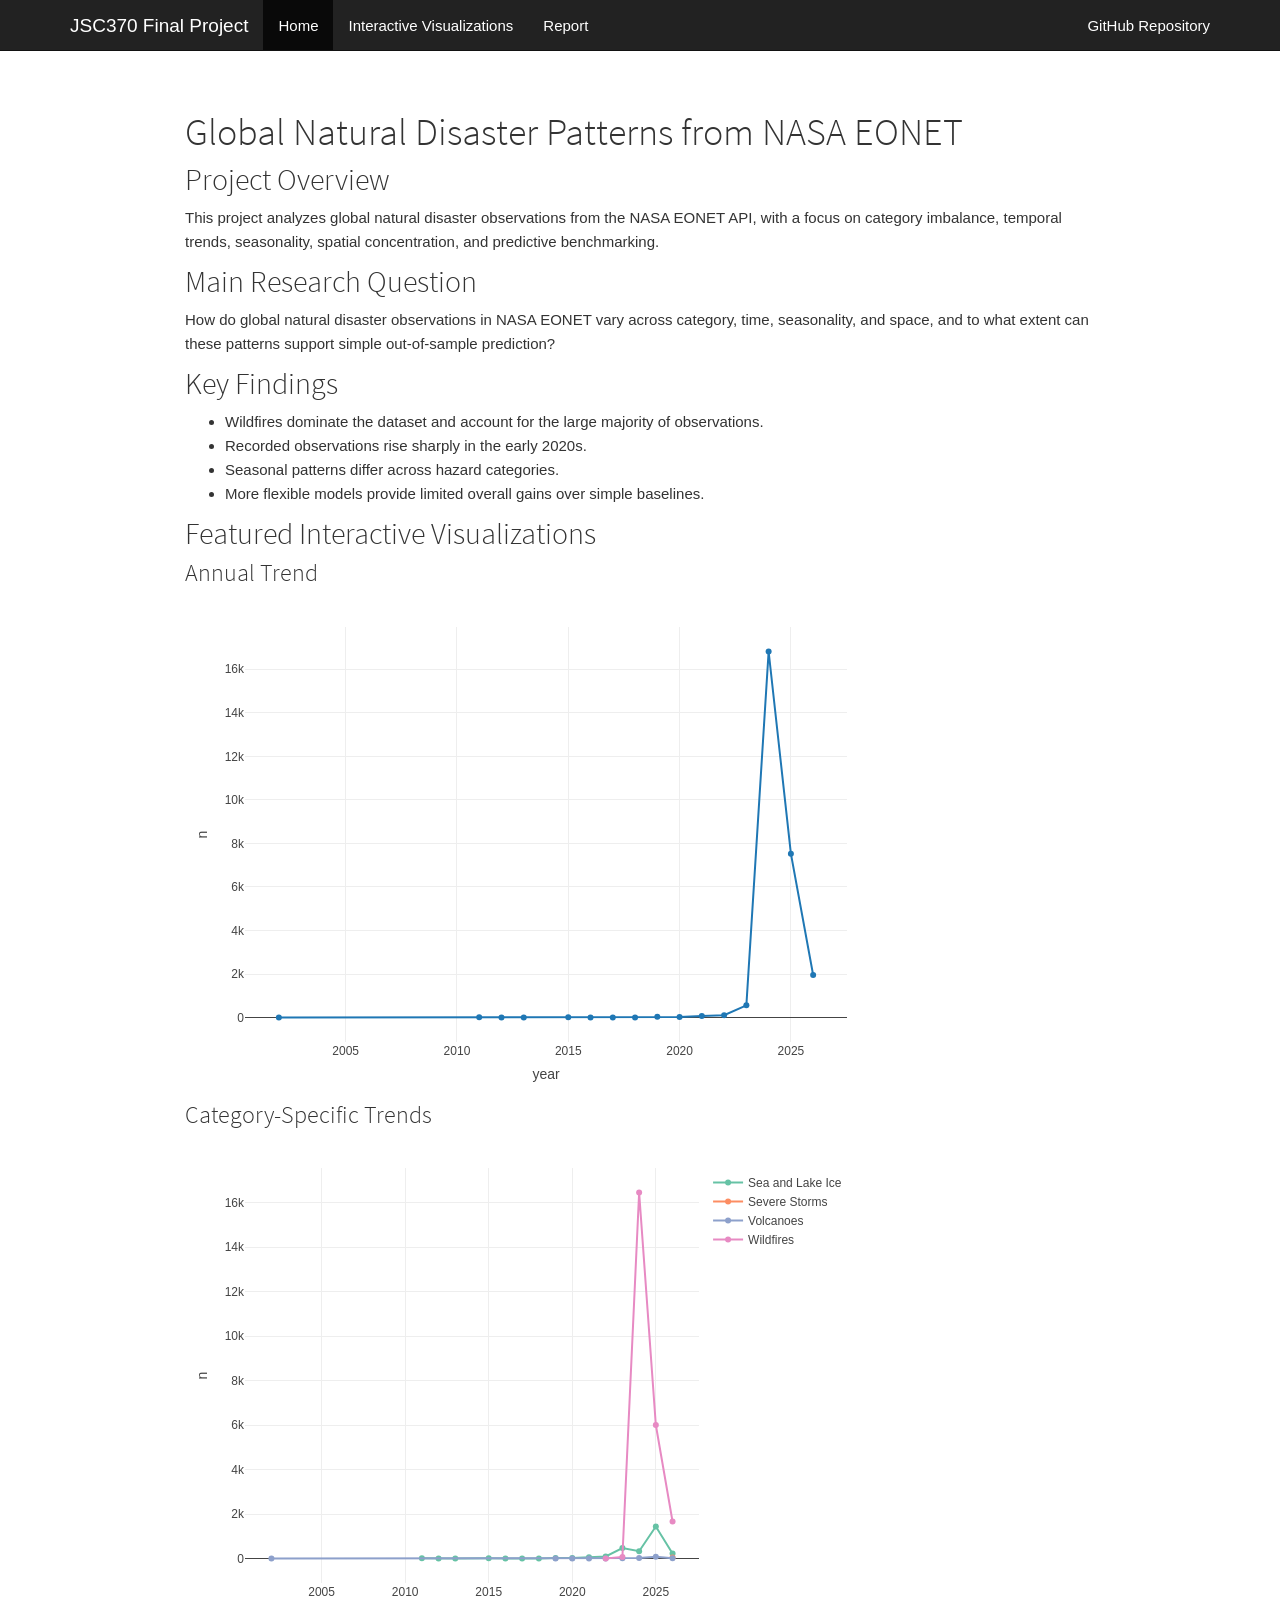
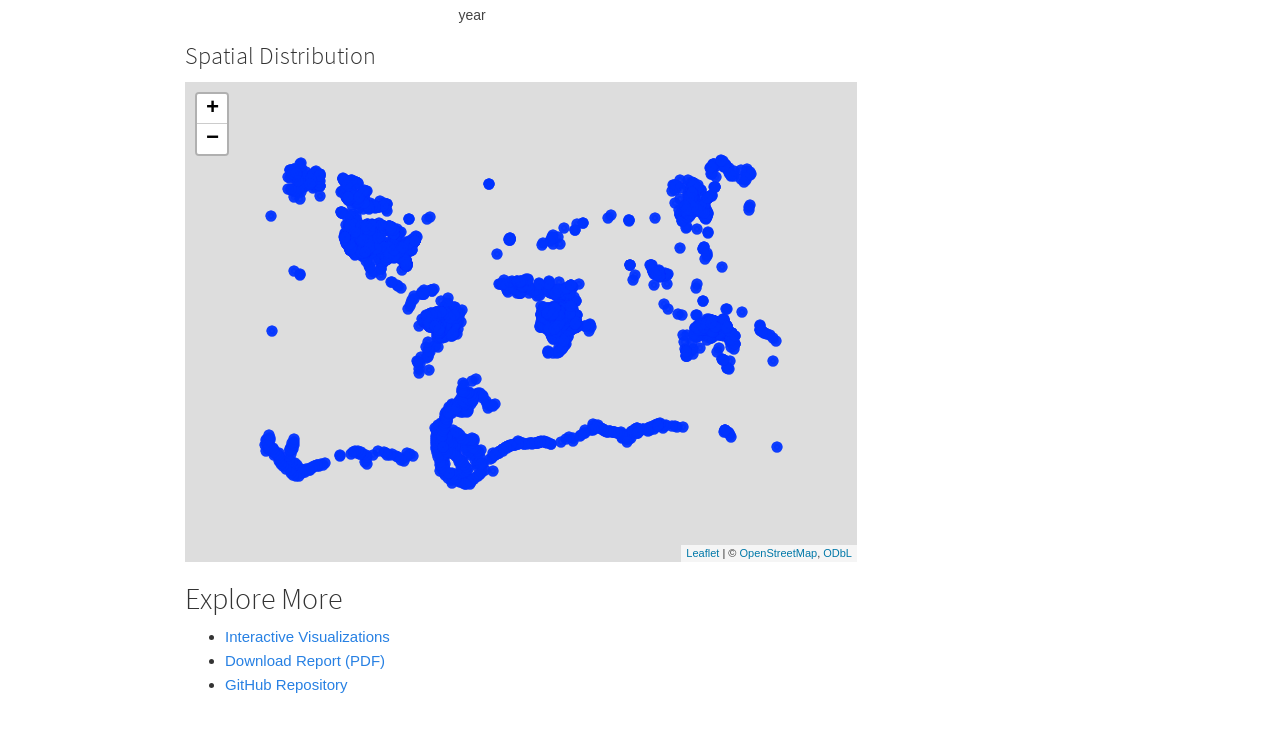
==== docs/index.html @ 1b861671 "Add project website pages and deployment artifacts. Set up the R Markdown site structure, connect na" ====
<!DOCTYPE html>

<html>

<head>

<meta charset="utf-8" />
<meta name="generator" content="pandoc" />
<meta http-equiv="X-UA-Compatible" content="IE=EDGE" />




<title>Global Natural Disaster Patterns from NASA EONET</title>

<script src="site_libs/header-attrs-2.31/header-attrs.js"></script>
<script src="site_libs/jquery-3.6.0/jquery-3.6.0.min.js"></script>
<meta name="viewport" content="width=device-width, initial-scale=1" />
<link href="site_libs/bootstrap-3.3.5/css/cosmo.min.css" rel="stylesheet" />
<script src="site_libs/bootstrap-3.3.5/js/bootstrap.min.js"></script>
<script src="site_libs/bootstrap-3.3.5/shim/html5shiv.min.js"></script>
<script src="site_libs/bootstrap-3.3.5/shim/respond.min.js"></script>
<style>h1 {font-size: 34px;}
       h1.title {font-size: 38px;}
       h2 {font-size: 30px;}
       h3 {font-size: 24px;}
       h4 {font-size: 18px;}
       h5 {font-size: 16px;}
       h6 {font-size: 12px;}
       code {color: inherit; background-color: rgba(0, 0, 0, 0.04);}
       pre:not([class]) { background-color: white }</style>
<script src="site_libs/navigation-1.1/tabsets.js"></script>
<link href="site_libs/highlightjs-9.12.0/default.css" rel="stylesheet" />
<script src="site_libs/highlightjs-9.12.0/highlight.js"></script>
<link href="site_libs/htmltools-fill-0.5.8.1/fill.css" rel="stylesheet" />
<script src="site_libs/htmlwidgets-1.6.4/htmlwidgets.js"></script>
<script src="site_libs/plotly-binding-4.12.0/plotly.js"></script>
<script src="site_libs/typedarray-0.1/typedarray.min.js"></script>
<link href="site_libs/crosstalk-1.2.2/css/crosstalk.min.css" rel="stylesheet" />
<script src="site_libs/crosstalk-1.2.2/js/crosstalk.min.js"></script>
<link href="site_libs/plotly-htmlwidgets-css-2.25.2/plotly-htmlwidgets.css" rel="stylesheet" />
<script src="site_libs/plotly-main-2.25.2/plotly-latest.min.js"></script>
<link href="site_libs/leaflet-1.3.1/leaflet.css" rel="stylesheet" />
<script src="site_libs/leaflet-1.3.1/leaflet.js"></script>
<link href="site_libs/leafletfix-1.0.0/leafletfix.css" rel="stylesheet" />
<script src="site_libs/proj4-2.6.2/proj4.min.js"></script>
<script src="site_libs/Proj4Leaflet-1.0.1/proj4leaflet.js"></script>
<link href="site_libs/rstudio_leaflet-1.3.1/rstudio_leaflet.css" rel="stylesheet" />
<script src="site_libs/leaflet-binding-2.2.3/leaflet.js"></script>

<style type="text/css">
  code{white-space: pre-wrap;}
  span.smallcaps{font-variant: small-caps;}
  span.underline{text-decoration: underline;}
  div.column{display: inline-block; vertical-align: top; width: 50%;}
  div.hanging-indent{margin-left: 1.5em; text-indent: -1.5em;}
  ul.task-list{list-style: none;}
    </style>

<style type="text/css">code{white-space: pre;}</style>
<script type="text/javascript">
if (window.hljs) {
  hljs.configure({languages: []});
  hljs.initHighlightingOnLoad();
  if (document.readyState && document.readyState === "complete") {
    window.setTimeout(function() { hljs.initHighlighting(); }, 0);
  }
}
</script>






<link rel="stylesheet" href="styles.css" type="text/css" />



<style type = "text/css">
.main-container {
  max-width: 940px;
  margin-left: auto;
  margin-right: auto;
}
img {
  max-width:100%;
}
.tabbed-pane {
  padding-top: 12px;
}
.html-widget {
  margin-bottom: 20px;
}
button.code-folding-btn:focus {
  outline: none;
}
summary {
  display: list-item;
}
details > summary > p:only-child {
  display: inline;
}
pre code {
  padding: 0;
}
</style>


<style type="text/css">
.dropdown-submenu {
  position: relative;
}
.dropdown-submenu>.dropdown-menu {
  top: 0;
  left: 100%;
  margin-top: -6px;
  margin-left: -1px;
  border-radius: 0 6px 6px 6px;
}
.dropdown-submenu:hover>.dropdown-menu {
  display: block;
}
.dropdown-submenu>a:after {
  display: block;
  content: " ";
  float: right;
  width: 0;
  height: 0;
  border-color: transparent;
  border-style: solid;
  border-width: 5px 0 5px 5px;
  border-left-color: #cccccc;
  margin-top: 5px;
  margin-right: -10px;
}
.dropdown-submenu:hover>a:after {
  border-left-color: #adb5bd;
}
.dropdown-submenu.pull-left {
  float: none;
}
.dropdown-submenu.pull-left>.dropdown-menu {
  left: -100%;
  margin-left: 10px;
  border-radius: 6px 0 6px 6px;
}
</style>

<script type="text/javascript">
// manage active state of menu based on current page
$(document).ready(function () {
  // active menu anchor
  href = window.location.pathname
  href = href.substr(href.lastIndexOf('/') + 1)
  if (href === "")
    href = "index.html";
  var menuAnchor = $('a[href="' + href + '"]');

  // mark the anchor link active (and if it's in a dropdown, also mark that active)
  var dropdown = menuAnchor.closest('li.dropdown');
  if (window.bootstrap) { // Bootstrap 4+
    menuAnchor.addClass('active');
    dropdown.find('> .dropdown-toggle').addClass('active');
  } else { // Bootstrap 3
    menuAnchor.parent().addClass('active');
    dropdown.addClass('active');
  }

  // Navbar adjustments
  var navHeight = $(".navbar").first().height() + 15;
  var style = document.createElement('style');
  var pt = "padding-top: " + navHeight + "px; ";
  var mt = "margin-top: -" + navHeight + "px; ";
  var css = "";
  // offset scroll position for anchor links (for fixed navbar)
  for (var i = 1; i <= 6; i++) {
    css += ".section h" + i + "{ " + pt + mt + "}\n";
  }
  style.innerHTML = "body {" + pt + "padding-bottom: 40px; }\n" + css;
  document.head.appendChild(style);
});
</script>

<!-- tabsets -->

<style type="text/css">
.tabset-dropdown > .nav-tabs {
  display: inline-table;
  max-height: 500px;
  min-height: 44px;
  overflow-y: auto;
  border: 1px solid #ddd;
  border-radius: 4px;
}

.tabset-dropdown > .nav-tabs > li.active:before, .tabset-dropdown > .nav-tabs.nav-tabs-open:before {
  content: "\e259";
  font-family: 'Glyphicons Halflings';
  display: inline-block;
  padding: 10px;
  border-right: 1px solid #ddd;
}

.tabset-dropdown > .nav-tabs.nav-tabs-open > li.active:before {
  content: "\e258";
  font-family: 'Glyphicons Halflings';
  border: none;
}

.tabset-dropdown > .nav-tabs > li.active {
  display: block;
}

.tabset-dropdown > .nav-tabs > li > a,
.tabset-dropdown > .nav-tabs > li > a:focus,
.tabset-dropdown > .nav-tabs > li > a:hover {
  border: none;
  display: inline-block;
  border-radius: 4px;
  background-color: transparent;
}

.tabset-dropdown > .nav-tabs.nav-tabs-open > li {
  display: block;
  float: none;
}

.tabset-dropdown > .nav-tabs > li {
  display: none;
}
</style>

<!-- code folding -->




</head>

<body>


<div class="container-fluid main-container">




<div class="navbar navbar-default  navbar-fixed-top" role="navigation">
  <div class="container">
    <div class="navbar-header">
      <button type="button" class="navbar-toggle collapsed" data-toggle="collapse" data-bs-toggle="collapse" data-target="#navbar" data-bs-target="#navbar">
        <span class="icon-bar"></span>
        <span class="icon-bar"></span>
        <span class="icon-bar"></span>
      </button>
      <a class="navbar-brand" href="index.html">JSC370 Final Project</a>
    </div>
    <div id="navbar" class="navbar-collapse collapse">
      <ul class="nav navbar-nav">
        <li>
  <a href="index.html">Home</a>
</li>
<li>
  <a href="Interactive_Vis.html">Interactive Visualizations</a>
</li>
<li>
  <a href="Report.html">Report</a>
</li>
      </ul>
      <ul class="nav navbar-nav navbar-right">
        <li>
  <a href="https://github.com/Rolland-He/JSC370-Project">GitHub Repository</a>
</li>
      </ul>
    </div><!--/.nav-collapse -->
  </div><!--/.container -->
</div><!--/.navbar -->

<div id="header">



<h1 class="title toc-ignore">Global Natural Disaster Patterns from NASA
EONET</h1>

</div>


<div id="project-overview" class="section level2">
<h2>Project Overview</h2>
<p>This project analyzes global natural disaster observations from the
NASA EONET API, with a focus on category imbalance, temporal trends,
seasonality, spatial concentration, and predictive benchmarking.</p>
</div>
<div id="main-research-question" class="section level2">
<h2>Main Research Question</h2>
<p>How do global natural disaster observations in NASA EONET vary across
category, time, seasonality, and space, and to what extent can these
patterns support simple out-of-sample prediction?</p>
</div>
<div id="key-findings" class="section level2">
<h2>Key Findings</h2>
<ul>
<li>Wildfires dominate the dataset and account for the large majority of
observations.</li>
<li>Recorded observations rise sharply in the early 2020s.</li>
<li>Seasonal patterns differ across hazard categories.</li>
<li>More flexible models provide limited overall gains over simple
baselines.</li>
</ul>
</div>
<div id="featured-interactive-visualizations" class="section level2">
<h2>Featured Interactive Visualizations</h2>
<div id="annual-trend" class="section level3">
<h3>Annual Trend</h3>
<div class="plotly html-widget html-fill-item" id="htmlwidget-8753f8449935a372e179" style="width:672px;height:480px;"></div>
<script type="application/json" data-for="htmlwidget-8753f8449935a372e179">{"x":{"visdat":{"13b21840d9c0":["function () ","plotlyVisDat"]},"cur_data":"13b21840d9c0","attrs":{"13b21840d9c0":{"x":{},"y":{},"mode":"lines+markers","text":{},"hoverinfo":"text","alpha_stroke":1,"sizes":[10,100],"spans":[1,20],"type":"scatter"}},"layout":{"margin":{"b":40,"l":60,"t":25,"r":10},"xaxis":{"domain":[0,1],"automargin":true,"title":"year"},"yaxis":{"domain":[0,1],"automargin":true,"title":"n"},"hovermode":"closest","showlegend":false},"source":"A","config":{"modeBarButtonsToAdd":["hoverclosest","hovercompare"],"showSendToCloud":false},"data":[{"x":[2002,2011,2012,2013,2015,2016,2017,2018,2019,2020,2021,2022,2023,2024,2025,2026],"y":[4,20,4,4,12,8,8,4,40,32,72,108,564,16816,7528,1956],"mode":"lines+markers","text":["Year: 2002<br>Count: 4","Year: 2011<br>Count: 20","Year: 2012<br>Count: 4","Year: 2013<br>Count: 4","Year: 2015<br>Count: 12","Year: 2016<br>Count: 8","Year: 2017<br>Count: 8","Year: 2018<br>Count: 4","Year: 2019<br>Count: 40","Year: 2020<br>Count: 32","Year: 2021<br>Count: 72","Year: 2022<br>Count: 108","Year: 2023<br>Count: 564","Year: 2024<br>Count: 16816","Year: 2025<br>Count: 7528","Year: 2026<br>Count: 1956"],"hoverinfo":["text","text","text","text","text","text","text","text","text","text","text","text","text","text","text","text"],"type":"scatter","marker":{"color":"rgba(31,119,180,1)","line":{"color":"rgba(31,119,180,1)"}},"error_y":{"color":"rgba(31,119,180,1)"},"error_x":{"color":"rgba(31,119,180,1)"},"line":{"color":"rgba(31,119,180,1)"},"xaxis":"x","yaxis":"y","frame":null}],"highlight":{"on":"plotly_click","persistent":false,"dynamic":false,"selectize":false,"opacityDim":0.20000000000000001,"selected":{"opacity":1},"debounce":0},"shinyEvents":["plotly_hover","plotly_click","plotly_selected","plotly_relayout","plotly_brushed","plotly_brushing","plotly_clickannotation","plotly_doubleclick","plotly_deselect","plotly_afterplot","plotly_sunburstclick"],"base_url":"https://plot.ly"},"evals":[],"jsHooks":[]}</script>
</div>
<div id="category-specific-trends" class="section level3">
<h3>Category-Specific Trends</h3>
<div class="plotly html-widget html-fill-item" id="htmlwidget-66051d6d112f67511abf" style="width:672px;height:480px;"></div>
<script type="application/json" data-for="htmlwidget-66051d6d112f67511abf">{"x":{"visdat":{"13b215997d07b":["function () ","plotlyVisDat"]},"cur_data":"13b215997d07b","attrs":{"13b215997d07b":{"x":{},"y":{},"mode":"lines+markers","color":{},"alpha_stroke":1,"sizes":[10,100],"spans":[1,20],"type":"scatter"}},"layout":{"margin":{"b":40,"l":60,"t":25,"r":10},"xaxis":{"domain":[0,1],"automargin":true,"title":"year"},"yaxis":{"domain":[0,1],"automargin":true,"title":"n"},"hovermode":"closest","showlegend":true},"source":"A","config":{"modeBarButtonsToAdd":["hoverclosest","hovercompare"],"showSendToCloud":false},"data":[{"x":[2011,2012,2013,2015,2016,2017,2018,2019,2020,2021,2022,2023,2024,2025,2026],"y":[20,4,4,12,8,8,4,32,24,64,96,472,332,1440,232],"mode":"lines+markers","type":"scatter","name":"Sea and Lake Ice","marker":{"color":"rgba(102,194,165,1)","line":{"color":"rgba(102,194,165,1)"}},"textfont":{"color":"rgba(102,194,165,1)"},"error_y":{"color":"rgba(102,194,165,1)"},"error_x":{"color":"rgba(102,194,165,1)"},"line":{"color":"rgba(102,194,165,1)"},"xaxis":"x","yaxis":"y","frame":null},{"x":[2026],"y":[44],"mode":"lines+markers","type":"scatter","name":"Severe Storms","marker":{"color":"rgba(252,141,98,1)","line":{"color":"rgba(252,141,98,1)"}},"textfont":{"color":"rgba(252,141,98,1)"},"error_y":{"color":"rgba(252,141,98,1)"},"error_x":{"color":"rgba(252,141,98,1)"},"line":{"color":"rgba(252,141,98,1)"},"xaxis":"x","yaxis":"y","frame":null},{"x":[2002,2019,2020,2021,2022,2023,2024,2025,2026],"y":[4,8,8,8,8,16,28,84,12],"mode":"lines+markers","type":"scatter","name":"Volcanoes","marker":{"color":"rgba(141,160,203,1)","line":{"color":"rgba(141,160,203,1)"}},"textfont":{"color":"rgba(141,160,203,1)"},"error_y":{"color":"rgba(141,160,203,1)"},"error_x":{"color":"rgba(141,160,203,1)"},"line":{"color":"rgba(141,160,203,1)"},"xaxis":"x","yaxis":"y","frame":null},{"x":[2022,2023,2024,2025,2026],"y":[4,76,16456,6004,1668],"mode":"lines+markers","type":"scatter","name":"Wildfires","marker":{"color":"rgba(231,138,195,1)","line":{"color":"rgba(231,138,195,1)"}},"textfont":{"color":"rgba(231,138,195,1)"},"error_y":{"color":"rgba(231,138,195,1)"},"error_x":{"color":"rgba(231,138,195,1)"},"line":{"color":"rgba(231,138,195,1)"},"xaxis":"x","yaxis":"y","frame":null}],"highlight":{"on":"plotly_click","persistent":false,"dynamic":false,"selectize":false,"opacityDim":0.20000000000000001,"selected":{"opacity":1},"debounce":0},"shinyEvents":["plotly_hover","plotly_click","plotly_selected","plotly_relayout","plotly_brushed","plotly_brushing","plotly_clickannotation","plotly_doubleclick","plotly_deselect","plotly_afterplot","plotly_sunburstclick"],"base_url":"https://plot.ly"},"evals":[],"jsHooks":[]}</script>
</div>
<div id="spatial-distribution" class="section level3">
<h3>Spatial Distribution</h3>
<div class="leaflet html-widget html-fill-item" id="htmlwidget-4a7c38cb9030ce4f5641" style="width:672px;height:480px;"></div>
<script type="application/json" data-for="htmlwidget-4a7c38cb9030ce4f5641">{"x":{"options":{"crs":{"crsClass":"L.CRS.EPSG3857","code":null,"proj4def":null,"projectedBounds":null,"options":{}}},"calls":[{"method":"addTiles","args":["https://{s}.tile.openstreetmap.org/{z}/{x}/{y}.png",null,null,{"minZoom":0,"maxZoom":18,"tileSize":256,"subdomains":"abc","errorTileUrl":"","tms":false,"noWrap":false,"zoomOffset":0,"zoomReverse":false,"opacity":1,"zIndex":1,"detectRetina":false,"attribution":"&copy; <a href=\"https://openstreetmap.org/copyright/\">OpenStreetMap<\/a>,  <a href=\"https://opendatacommons.org/licenses/odbl/\">ODbL<\/a>"}]},{"method":"addCircleMarkers","args":[[35.120333,33.818256,31.122318,34.546944,31.623577,34.641383,34.7025,37.6896,30.8553797,35.0777778,36.064033,37.4177,34.946504,34.74373,35.807322,35.045278,34.746667,34.564722,34.083444,34.3491667,37.703333,27.7002778,35.45,34.958993,37.109682,37.494667,36.888042,31.64027,35.964444,35.654164,34.3801,35.504167,34.708889,31.882222,30.24694444,31.3259,31.36591,31.3075,31.971722,33.80583333,33.27277778,30.987783,-18.4,-18.8,-19.1,-19.5,-19.7,-20.4,-20.8,-21.1,-22.1,-24,-25.7,46.30904,35.232383,35.007356,35.308056,34.71777,35.453047,31.108,35.736428,35.7273,34.588333,35.671811,36.136111,34.3986,34.723889,35.7958333,31.124167,40.935094,36.39913,30.4469444,36.318541,36.644533,42.451297,34.6688889,36.797648,35.733333,32.970162,33.33258,34.827324,32.911717,34.769488,35.683,34.536389,33.2019,34.267463,33.0255,34.7575,34.615,33.1189,34.708917,33.13293333,37.374833,30.440144,36.29863,35.375278,31.0586,34.725556,36.035861,34.959516,36.059167,37.336,34.611389,33.0759,32.965332,34.7519444,31.510818,34.269135,34.289173,34.982759,32.98844,33.017849,34.571389,34.652972,34.660556,34.924972,34.841983,26.11905,30.8805556,36.545667,31.090807,31.121,36.772965,34.700015,36.08075,37.204816,34.630167,28.0908333,31.2977778,35.584754,31.388283,36.883271,31.378585,34.424722,34.633639,34.933417,37.928648,37.441783,35.001844,34.82457,35.791717,34.521667,35.169,36.9066,36,34.641383,34.7939,34.759167,37.566,31.888333,34.7480556,31.09401,37.133335,37.551667,36.6975,34.747884,31.47275,30.5323,34.611111,34.627778,36.4488889,31.075666,33.1503,40.08107,36.770772,35.27,31.47275,30.68835,31.20405,33.44498,31.259533,37.6449,39.1212,33.245,31.430717,31.548951,30.591333,36.9085,33.807167,31.010417,36.904333,39.8935,33.333,34.021889,36.9188889,35.796667,36.9219444,28.0833333,36.4219444,35.4217811,34.269135,35.0425,36.8108333,27.34778549,30.698133,31.075666,31.246967,31.451217,33.390278,33.198357,31.9688,31.62638889,33.21483,27.7991667,29.405,34.281639,27.0969444,30.76638889,37.457,32.946253,32.920492,33.156667,35.692514,33.766667,35.6644444,30.259444,30.87547,30.8624,34.841983,33.32525715,36.0622,35.1746,32.985688,32.976389,33.443056,37.9455,34.742778,35.672,27.8333333,36.8444444,30.87071,26.3227778,33.816667,35.234444,35.735464,30.39688,36.0453,35.498369,36.565833,36.6025,35.698,37.955205,35.1380556,33.17575,35.27199,34.073833,35.030833,36.052583,33.361778,33.379033,31.45065,35.16633,34.2614,34.549444,34.6993,30.995,31.598904,31.776917,34.736111,32.5053,31.00105,33.788611,31.661012,31.435833,31.906283,34.8591667,34.3811111,26.3225,30.590252,29.819656,31.28406,32.092,34.9769,31.46855,36.707273,31.13,31.691145,32.940117,31.108067,31.150885,28.94944444,33.012583,31.4202,30.632483,35.441667,31.708243,31.1722,31.4693,31.021,32.061111,31.4738,31.354762,32.9175,30.152833,33.533889,33.734,33.390278,33.768667,33.826333,33.505,30.632483,35.5951,31.375,30.490783,31.084385,37.486731,32.975,27.5925,30.6852778,30.05,33.48196667,33.4125,33.79,46.709167,31.557,30.628983,34.270908,31.726,34.090856,32.917133,30.56055,30.993,31.918056,31.507367,30.357,33.474722,33.724541,30.585,32.5117,33.245,33.792667,32.775,31.096348,32.8968,31.34468,30.6841,31.403297,33.466667,33.819111,26.642667,39.582367,27.723452,34.925833,30.147026,33.522333,31.129558,31.51914,31.11305556,31.11194444,31.008333,31.008309,25.959733,31.013889,31.122133,27.601514,34.0385,27.70138889,27.701885,26.0911111,29.5875,30.158,30.0744444,36.0677,34.890104,33.6985,35.668694,34.795917,34.593554,32.93305,32.980217,38.849631,35.00509,30.6123,28.48305556,29.024133,27.7961111,34.382,35.00509,31.023,30.4547222,34.795917,30.074444,32.91355,33.79591,26.53615,34.7425,34.964561,31.0373,31.4759,31.46275,30.102333,34.9602778,-52.86,34.617153,31.601963,35.318056,31.052,30.89277778,31.377667,27.309122,34.550156,37.537536,36.0178,31.127283,34.688333,35.687897,33.403611,34.5344,35.473233,35.64505,30.387333,30.3895,28.631728,27.54858,36.256944,31.145515,34.339722,27.621615,28.631728,35.941284,27.623545,-16.25,13.257,45.295069,41.300849,36.88005,31.64805,31.12194444,30.42638889,11.9844,31.05655,-15.787,35.6455556,34.7875,36.0505556,27.10075144,39.598158,40.046355,40.206285,41.044446,36.07955,36.043117,32.885556,36.0796,30.52333333,31.899722,27.578841,34.4235,27.568357,31.04205,27.562976,31.18175,31.031,-1.408,27.548611,27.549446,34.738139,44.21555,-15.389,44.177044,2.3095,44.53875,-4.08,12.278,13.5111,31.95083333,44.027127,39.3549,32.4369444,29.838611,35.9455,28.65476614,36.554083,37.02,37.367,32.738759,37.555334,34.784677,-35.223,33.711183,32.1603,40.914467,19.769167,31.10333333,38.562249,37.60025,43.0403647,42.1358,35.276111,28.1233333,28.12353,38.655422,-66.89,-66.73,-66.63,-66.75,-66.43000000000001,-66.09999999999999,-65.81,-65.26000000000001,-64.81,-65.40000000000001,34.385202,48.505606,48.908821,48.402056,31.093,34.168583,34.188,48.373081,31.15025,33.797333,30.92305556,48.908786,44.16258,40.6407,33.1594444,34.4898772,40.193367,43.7595,48.0676,46.619383,40.6875,32.39138247,41.771833,31.08202,35.64186111,26.5169444,35.85456,35.0418,26.494367,41.440563,47.612867,30.144067,34.695669,-71.98,-71.58,-71.17,-70.66,-70.17,-69.25,-69.09999999999999,-68.55,-69.02,-68.62,30.1314,10.4096,46.49877,43.4993813,45.116167,47.784167,34.017805,44.989367,42.687458,42.705167,42.692833,48.267881,42.72971284,41.827033,44.723633,48.122583,27.7119444,37.241167,37.909117,48.340277,44.419667,37.886167,38.106192,37.819667,37.776687,37.944756,36.099461,48.56315,47.7533,40.967679,47.382805,41.160217,47.873166,48.49425,24.751,47.018117,48.6766667,47.879833,48.676667,48.864833,48.833,40.7461,27.9007,45.962929,-4.016,30.160267,30.136267,42.687883,-6.137,-37.52,48.922702,41.790117,34.44045713,45.91109,41.414917,30.0104,48.853448,41.530133,46.845383,40.902691,54.596,41.138,43.468783,34.9691667,40.435833,36.860693,38.723474,45.904267,43.3246667,35.564333,35.01891131,27.342234,42.554167,44.513117,38.591983,43.32806,48.5401,46.239167,46.745833,38.534833,46.5645,45.750667,27.7161111,44.9432,26.2161111,33.640167,47.9275,45.59207,45.254833,29.897157,41.878117,47.346967,43.159333,39.849463,45.49225,41.878167,41.389933,44.095333,46.719,39.837052,45.557667,40.00325,44.208967,45.20166,34.72053,43.629667,45.4575,47.80135,48.021703,44.775783,46.562652,46.6955,41.32945,34.43225,43.951467,45.9866,45.893,42.5217,44.666917,45.459,41.808115,40.192667,4.892,40.700733,35.4805,34.439631,40.81,32.978583,40.362383,33.667617,27.8508333,33.56159,45.92634,65.431117,34.317234,31.492967,38.8774,33.652167,39.973267,39.93385,43.34371,39.959444,41.396717,41.19055,41.213667,41.384833,26.4336111,34.446667,35.076367,45.4264,36.96974,46.035496,47.6911111,48.475167,45.4367,48.284,30.124639,43.235043,27.8030556,29.028061,41.307667,44.605167,44.294698,42.874844,41.660333,44.159395,43.062367,44.471667,34.84057,44.984139,37.678,30.121111,42.848933,29.414194,44.143117,43.860917,41.684141,42.183228,29.118233,30.061944,30.048167,67.678833,37.05025,47.841564,30.006806,44.984139,45.701499,33.501354,33.526501,63.817,42.0147,34.61695,42.978896,41.525,44.50165,35.729717,46.1944444,42.440228,48.484367,45.9453,64.47711700000001,43.62067728,12.606,37.02525,44.79655,38.561317,42.682278,44.238553,43.971,42.942667,-73.70999999999999,-73.22,-72.45999999999999,-72.05,-71.78,-71.45999999999999,-71.23,-71.04000000000001,-71.47,25.618717,-73.84999999999999,-73.20999999999999,-72.54000000000001,-72.06999999999999,-71.95999999999999,-71.72,-71.16,-71.09,-70.47,-69.98,-70.13,-70.56,-70.55,-70,-69.52,26.3336111,38.665033,38.754333,38.36017,45.100667,38.5581,67.0685,36.795371,33.020333,33.859667,40.0975,39.1627,43.822274,46.399,47.7785,67.22970599999999,45.4753,67.05586700000001,31.468611,66.59056699999999,42.0541864,41.406725,67.2835,25.64051,48.821248,41.368,26.3833333,42.323717,37.31998,44.803444,44.019167,66.135283,67.97,66.82680000000001,36.238417,41.4988,47.621667,40.714483,41.315333,64.4515,41.4258333,30.778548,47.556967,42.604967,47.926667,47.282184,45.923944,34.1135,35.09519,44.4813,40.833867,44.43205,43.731972,42.425033,25.533017,33.802331,33.871222,41.853392,35.6166667,40.26395,25.6428,25.6428,25.6428,26.204167,30.597533,27.0647222,27.9261111,30.86855,66.32638300000001,46.47261,68.17,65.08503899999999,69.54000000000001,69.47,64.724717,31.934,65.851001,65.72750000000001,62.766833,63.797167,66.38,65.887333,63.115533,63.378917,63.4187,65.582658,65.58233300000001,65.631179,62.60625,64.2,64.73555,66.83,65.122783,65.636167,65.368167,63.9605,63.583333,68.05,40.245916,65.09999999999999,65.862217,67.337383,65.685833,65.4264,67.47111700000001,38.8524,25.3807,64.22283299999999,65.608833,64.713883,65.611833,64.041383,37.346567,68.203333,26.023867,33.59564,30.144389,33.066183,45.3894,32.891216,63.82,66.868083,65.66,26.023867,63.19,66.75833299999999,66.56553099999999,66.565333,44.444667,27.710079,26.0679,47.981964,47.981964,61.725167,47.981964,26.0679,35.6383333,39.74558,37.0422222,42.90025,48.091433,46.0330556,34.37424,33.59564,32.979417,46.029694,45.442333,37.548333,38.409203,45.6793,27.6380556,38.296972,44.28555,34.7437,30.654383,47.514617,31.619583,43.894257,31.651263,29.4605,34.15964,27.7786111,27.63524,45.06103,33.48351,65.33,25.6965,47.971759,48.052528,47.971759,31.3104,33.1714,38.004533,32.5855,33.4004,31.598917,46.60307,31.272,33.14225025,30.5882,31.19551,35.480433,27.6377,30.678683,31.388,39.088992,27.634061,27.640992,37.08052,34.022333,45.8489653,34.5366,34.9452,34.3904,27.691167,38.135833,30.79333333,34.3912,45.5388,47.820556,31.21625,31.393056,33.35625,43.906217,34.0228333,30.79611111,41.634483,45.828153,44.082867,31.389,31.5353,30.948889,31.296,31.675884,31.49885,31.0907,31.140417,36.777967,43.0403647,38.977571,31.93699,31.02825,31.171517,31.477867,-17.14074812671574,34.862633,46.045333,44.8851,42.605363,26.0847222,27.2613889,39.988532,37.843583,39.795177,26.9552778,52.73695077399787,52.82836269206902,52.57723057226463,52.82842547256827,53.30396108851382,38.990911,45.2683,42.599661,20.1964070485376,26.535617,52.85817489424867,52.69555137968115,53.07150997242144,-18.45615135360597,34.4394444,39.39074,22.37810803499415,52.75380396898795,34.097144,45.8658224,20.70102734626103,52.99479153575889,53.02129246994971,53.20736499396486,31.32807,33.2345,34.47,45.924063,32.3469,34.406667,26.535617,44.1032,34.4569444,44.539173,34.0568,34.483056,34.556389,35.241698,32.694722,32.739722,35.791717,34.804925,33.18283,34.148167,43.830833,30.656471,34.864556,-15.83520839556343,-26.15769464967942,35.9522222,35.7994444,34.824078,31.652552,30.526667,45.484958,42.469322,32.0775,31.357727,31.2002,30.2825,30.52675,52.41412557892783,53.61652896840107,52.66299807731874,37.607083,38.421667,40.488774,36.286667,47.681194,33.9393,41.793133,32.106667,31.519722,30.666667,43.0023488,35.6928,34.254,34.483611,34.897222,38.30984,46.0130556,45.8719037,33.177222,35.376467,30.296333,52.85876699802186,54.09133382574459,-21.12763864166613,53.55760581332528,52.32867033977128,48.063989,39.0001,31.396,34.3892,30.57545,31.511,14.98353073141263,52.92164678793293,8.811654251129951,30.83055556,45.09388889,47.911486,34.818835,39.359275,31.382,32.950182,34.514444,34.518889,31.31223,31.02545,42.7127671,35.463975,35.7446,34.823056,38.308702,38.379849,47.877953,-22.88001504031714,52.7984983333058,52.71342233651401,53.14997431827287,52.95034083246922,53.0993302492837,45.8902911,35.608,33.2916,31.715663,32.968973,34.4725,31.219667,34.485,31.309,31.5518,34.8665,31.019883,34.793871,34.428333,27.645975,19.023,47.694694,52.49130677735032,52.72668761932433,52.79008692312858,52.99781396892192,24.14939975220122,38.284253,38.840033,34.793871,34.6799,35.2178,30,31.266,45.471467,34.6025,34.596389,32.4388,38.478033,10.2,64.00716,-27.82695393499989,52.70194991037984,63.98684,63.86224,31.325,44.0295,-18.31315295004925,-17.87632610799924,52.92842706034211,37.279192,37.8524,40.00148,-27.93722164008703,-19.82053675307677,25.17035130122546,33.1403,52.3687342574348,38.4325,38.135833,52.46366998317335,52.58287942238706,23.29773854067794,33.811122,32.5425,27.66313,43.069733,48.0087,35.150441,34.493056,34.6025,29.106946,47.8777,31.70188,38.000989,34.774167,43.0403647,33.124583,36.828917,21.60540475410159,36.54464,35.0958333,21.89435213731637,18.18486669894499,42.226316,42.5327252,42.49905157,33.4361111,28.5455556,42.6456877,37.572977,30.69137,34.7827778,35.23225,35.4138889,42.7127671,35.3875,9.083553661344526,7.692642773911984,30.840383,35.2375,27.450144,35.3588889,34.2021667,35.29,46.813839,35.352222,6.472207061526475,19.18494566565604,48.10692,39.450881,35.533333,35.557222,41.38635,35.5808333,37.434739,35.3772222,6.034291724755281,18.66700701867403,8.602967944408825,23.72915241526437,35.064545,46.75,31.91333333,34.7797,36.722833,34.498357,39.762809,43.814028,21.45203552812815,18.67866530294045,34.198056,34.5419444,19.46147078836898,19.48896695169793,11.77527861262861,24.3015250285148,34.677404,36.69066,36.359739,35.036733,37.696926,36.295278,31.3208,31.3104,-38.41490336043092,-38.31283399220279,36.41224104811645,36.38554453975656,35.23280662853817,22.11558671730912,7.091113536538049,20.24650513928357,18.42691868457847,18.47685293245474,30.7913889,30.040111,36.929438,-38.90761176297662,35.26056021757618,19.81697279939916,20.00275785270364,33.29738,36.1016667,35.2930556,35.97169,31.39577,26.85698047009338,35.2855556,47.66425,30.41722781,32.7013991,34.8113889,33.1027,35.411667,31.2341667,30.21145,35.006,46.808449,34.9108333,34.7555556,36.638967,36.789172,38.21551,38.107733,25.363433,36.329,35.425,35.343611,30.65722222,35.0361111,34.6877778,35.7291667,34.6505556,40.828583,25.4018071419674,18.56156362603146,30.17249815614639,19.40025883589619,36.25138889,43.92567,38.00901,38.410569,35.74013,8.725779376328596,25.75808077379684,8.800895231569687,20.75702219158573,36.22083333,36.26972222,35.23055556,36.10944444,37.17,29.736111,36.90321,32.110795,35.78444444,25.77018954782079,41.62845,30.981167,30.3924538,39.24725,38.856944,36.622144,35.0708333,33.0313,35.4472222,18.99305358283033,25.91382783620165,40.9313889,42.8927838,35.86196,35.68388889,35.21102558,36.483184,36.01388889,35.78972222,36.045122,43.0697222,45.63352778,45.8534023,35.89424331352189,20.83396349041566,46.07656313186205,-28.70039292169039,37.846725,38.813417,31.4848,27.626242,32.3823,34.254,36.313894,27.700278,37.632972,31.36422,31.356,30.011111,25.4447222,34.7029,36.32,21.72381066046139,12.3804343157281,25.79082244673053,18.92783125418988,18.97846950931534,22.05017236786709,31.31084976,34.891667,34.995333,37.460458,43.198056,34.685209,34.727783,35.2131,35.4259,40.987483,34.541944,30.981167,34.544444,34.875183,34.5792,37.2362,31.541,34.259633,32.4392,35.7015,36.7465,34.884565,29.444283,37.8649,7.335163304249659,21.57340199470004,18.54525691138357,36.33773,37.50853,35.438456,31.38475,37.6258,48.39459,35.1986,35.565833,36.015833,34.898278,31.775,34.884565,31.71675,31.018483,34.4025,36.0205556,34.742293,35.7209,22.74653034476868,22.95588769194882,-32.16994291564136,18.52601847848982,36.321944,28.389,33.743625,44.65416667,30.508333,30.015444,26.1748,36.918496,36.8921,36.070132,30.94375,36.031365,31.137414,31.72405,36.292222,22.32423758852614,21.51524095754266,33.4052778,37.498333,37.667337,36.918752,36.070132,37.149867,33.01188756779366,46.38149934342592,6.619150766776794,6.516394496500546,20.18831109442969,6.511335898221757,37.715333,36.095542,35.663333,37.8725,34.349135,-17.16073361369446,-17.13637444417971,-18.21746470042773,-32.25030765506339,21.11563416223357,21.77333945199785,8.498101519852261,37.368867,35.163,34.7675,35.703611,36.072526,27.369151,9.635534119657786,22.48307877881833,23.18152643821413,8.435607326295585,31.325,7.935052059126491,21.11372737882551,-13.88999951701955,7.902587980806288,23.02153983632611,21.37358590894902,-22.02449192515941,16.17190123773255,21.43166853636751,4.11778052420226,10.95870728843258,10.85463506105311,19.74357618486521,20.91615262505139,10.71756909126992,18.64426234678043,29.92459591249199,22.5979169762239,29.83887278372479,19.1847168096964,-16.40598297286811,8.874035780887001,-16.22101058521284,19.53883373010398,41.859,36.84222,34.322222,34.416667,32.432944,41.510793,35.1884,31.3088,31.28114,35.658049,31.525,33.7962,33.93515,36.0675,35.714619,31.3518,35.752404,34.876655,35.6191,34.819167,30.314117,29.4572,-15.46005030810009,6.322034256238772,8.791094987031062,-20.52961253827525,6.056571943380485,33.466157,36.786583,30.1792,34.3622,33.27269,36.044967,31.643,28.47109036,31.250992,35.698233,35.75125,31.232533,30.622167,30.404133,31.062498,33.8988889,41.547555,-30.9425328655127,30.38541667,33.9580556,34.712217,38.625558,34.11744675,30.13073292,28.47151854,33.170833,35.714619,34.716389,31.134602,42.04107,8.767704295098669,10.70537003461707,11.09995476882326,42.000536,34.745,13.46077722903674,-17.58219379897204,7.971437753501375,34.723,-19.33875873820721,15.05853817560047,-37.58005628993443,-20.42737419501781,34.756666,33.789533,32.913522,16.46189435900621,44.43069133042419,7.842581874359542,8.877503108012524,33.003833,26.566667,-77.51000000000001,-76.95999999999999,-76.66,-76.16,-75.8,-75.23,-74.67,-74.18000000000001,-73.38,-72.84,-72.37,-71.91,-71.12,-70.43000000000001,-70,-69.44,-68.89,-68.06,-68.44,-69.22,7.217614694615024,8.17501269597591,-22.64345013399706,-25.33734409717734,31.125228,32.896732,8.373105500593436,7.723215744328552,-33.33013201830516,8.277626012392249,8.355972966812852,30.825,-8.273999999999999,14.29850973532904,30.437883,13.15042224539168,44.32929528069575,32.49105,34.13333333,-34.78998501205702,-34.80022117499649,13.09498716986953,31.583117,6.812385468960663,10.94444324302483,5.158772005459642,7.021187520376965,5.740728789547437,5.707452633392769,8.639136349312977,7.921367182712195,8.485468125944076,-1.41379366550985,39.628117,31.417493,31.034866,30.886667,30.345217,28.664267,30.581117,30.369833,30.95888889,41.891333,-33.60615814406219,30.41878606,-34.66225013239765,33.7113,30.5792,-41.41849649911012,5.992173212751177,44.178633,31.448056,31.462534,30.5,31.065655,31.453611,31.374053,33.40895,34.13333333,31.317717,30.976,31.3924,31.175467,33.772783,31.3999,30.528333,31.007087,30.81601,7.581735889510396,7.224850642541192,31.026977,31.093738,31.070564,31.088143,14.43470651070859,8.106091862888794,4.244247573323041,4.430541130428701,7.120792056377359,7.867227016877645,34.773117,32.966333,38.0065,35.591333,-41.54532938022322,11.7196169235806,-29.54623567599639,-41.61247878410094,-32.7383457270778,-30.10432191304822,-41.79390265112694,31.3347,31.2783,-36.59669026588205,-36.61220067228274,8.310542967083636,6.653354631996438,9.291269831717326,35.70057,-21.64408170376146,4.391303135306596,-23.71304577349745,34.895881,27.639541,-72.69,-72.19,-72.06,-72.88,-73.59999999999999,-73.44,-72.86,-72.70999999999999,-72.11,-72.40000000000001,-72.42,-72.04000000000001,-71.64,-71.61,-72.34999999999999,-21.57456381971143,-21.90877437853763,6.371227222863023,-26.72809886289526,32.949027,27.639541,31.0947,30.348833,26.194033,35.780278,-21.28478969016617,-21.88545679030662,-23.61386299955419,-21.74426606400846,-21.89638906687897,-42.42085113643347,-21.98637855324876,-22.63570407297024,-21.96832814515328,-39.54928306300661,4.711420474393266,-21.24119156101582,4.169479291926629,-18.1717041880498,-41.87159400914621,6.526968954050283,37.1205556,30.407667,25.359967,7.217044933492573,-44.11259937851845,6.542163458246979,4.461904024310162,7.590988359496671,6.919191198615752,-28.72112020073024,34.13333333,35.654283,36.702667,30.196,-20.88336116083613,-23.6954090111821,-20.47876545478382,4.270072900099985,-29.79367973933072,-22.79913290485798,13.01295437203276,8.896386720677828,7.199377615990175,6.604124756620417,10.73437955446191,-21.83254646420518,35.038367,26.18145,-37.39018998001453,7.336781406196947,-22.03345377254713,11.45350666823589,-37.1089130053516,9.39538873791439,25.99505,-22.03728125664164,31.963781,32.912309,31.100967,31.1223,25.99505,-19.08007888117985,6.107986183442295,7.681942136359429,11.78148500499801,6.556596691689325,6.587240195930185,7.044105874080034,31.850833,31.552117,25.99505,33.439444,31.7247872418788,15.97846733576037,-20.3985955544112,-21.82315431391184,-21.16152426987465,7.204621254029128,-20.68107420454767,6.700097422951898,-20.57918945289175,7.932238558926085,6.705074429748912,32.600524,31.42057,43.992117,-21.69205573182248,-32.05076436271037,13.58613021117098,6.098686187696297,-21.85610092818758,6.833124664672003,7.5841122244415,7.267330153046085,5.763256592769755,4.01911380504089,6.7545981231062,8.940599942691451,4.336038515922353,34.543023,34.25595,8.722052538647928,8.157632765255649,6.744350843999465,7.836722476372874,7.3491119452343,7.892386383174827,6.615419856825279,5.982303785656416,7.256387123481471,7.345413921117982,6.666161404898235,7.884066761994765,10.2052799626663,7.341853267579223,6.181797933976179,6.855641426990895,-37.92302562213234,12.97635305735558,7.181224669158938,7.270970996872754,29.131072,29.130928,13.06104584557223,12.93834302010249,33.59301667,31.0459,-23.21512441819584,-21.97063635244438,1.186826713355341,-19.84579455282952,31.822407,31.488211,-23.36521193357418,-23.2168103942847,-17.40762574804121,-21.43291406121025,-24.82680983616588,8.430679414319268,27.696106,-22.18161304787214,-19.80699487068191,1.134148791779119,6.515491876709809,7.421579749843402,6.45361411829087,6.669826489264874,-21.42530741847581,-21.94973985099718,9.78260358107889,4.447515288257361,6.725158403435517,6.086494289605255,-20.24571330288662,7.548671615640485,6.75767404080306,10.99351769376036,-19.30532130574573,3.79385856561179,10.99299135987105,7.775183636136251,6.516761095625926,7.743850682212539,7.664019043088235,-20.46299435276289,10.76482854700278,5.608946883876972,6.765445317063179,6.78049963138462,6.95073734290221,7.404770442289276,-20.69990393467754,7.734524458992688,25.94815,-30.07208594074955,-23.30549663822745,8.809754411235778,-19.84364421931252,-19.85475106635724,6.075907061947565,34.1855556,27.704922,25.94815,15.70260242532004,3.829209649342138,7.913806124390041,7.332794170794209,6.652088595947101,6.75566072257997,9.9588595360055,7.767161010147166,7.72251172360353,31.450278,31.216583,27.739102,25.94815,34.3261111,34.19163,-35.95567608521341,6.046657074348727,7.52858009754865,6.903869153322301,6.542153650406259,6.295209944028489,5.999301087866272,6.298346450801321,7.684651482376449,7.851640253908411,7.549354609760726,8.030579323339342,-28.71080477762367,-18.48078367456742,34.07474954660046,7.514049306173647,7.725678776004848,6.378599198369397,6.147168518914891,7.085800428065205,6.246463308773805,7.474815796445171,6.186727312073931,7.487238628677368,7.946916634133042,-17.87380058789158,6.297082799880828,5.630867566876455,7.920818355859517,6.475854407302515,5.811804597708213,8.069433371206948,7.27309173801219,5.42044010992553,6.353502387198686,5.188508864013533,6.177868233600621,6.580669705812777,-19.32011658492743,7.307432235925848,9.946286633133891,-18.43698266365114,6.757619497248186,7.918437301030897,9.453703747048589,7.471348448177638,5.968224719019125,8.34621625159277,5.823383987547148,7.376306623347025,5.477399047218539,-19.94182459663413,4.694532163988489,7.920999912004943,11.31447983579301,4.991143274451286,7.135346282679075,-19.66849278545917,-20.32237866627572,7.945323806197853,5.772648499422528,6.304150886320627,6.901886751822888,7.147499841829622,8.865031092041828,13.55264925145541,-23.14187337691612,5.605301032031107,7.159515007951265,7.263545725315286,7.426610876233672,7.131416196123308,7.154042552980861,7.321409363258191,6.932637287457487,8.236082854540957,6.108187699792875,5.653799586554413,6.814826268339849,8.065929197503586,5.782587809832636,5.366769725535472,7.467258639172781,7.279329852468023,7.8233705991794,10.73835392276725,7.108130554584191,8.328229278608866,5.982607180914155,7.266378284672815,6.715445291087088,5.161423251213588,7.539876500960804,8.804583536249867,7.035208922425168,9.636456734238909,9.019905871814055,-19.532,8.374277877520441,6.727356049028629,6.465793080806328,8.121046275394463,7.899065703811093,8.170017937311419,6.010655029311915,7.387414121325905,-17.7267334632102,5.76598484550449,-17.06398922433114,6.510223056647439,6.292370024590595,5.493649613768618,10.44577324547028,8.145142021584281,6.734463068611611,8.242940241935587,7.474565902609471,8.103531536277943,-17.25107698706078,13.21831060433692,8.803820061048462,8.510301301586463,10.90406557209159,8.146170763792091,7.748692625272149,-20.30091561235889,6.858677543263291,-20.13989157541881,-19.65243761067194,5.548516889793419,13.1198118685502,7.560869577734518,8.931689747188219,8.629271989415493,6.547949349626037,6.689468337688547,7.646743643824021,7.599629854515654,8.06330808171338,8.237630868150829,8.129756506247471,6.109092952157781,8.151080191066356,10.04018296591252,7.108676067174716,8.208512372088983,8.696436566740989,7.510097387588692,8.978976064561611,-19.96860890677908,7.195006799160246,6.569177788788793,-33.34002923002207,-18.68155945760802,8.438761940963216,6.607790956857743,5.902791592719028,6.889039832041436,5.84345069172117,8.648603871350426,6.308960834748664,8.411463915216091,7.907935485235593,-20.06234842672937,10.67644035877202,7.160662169295666,5.960643929205326,-20.04033146858698,-19.08812664966159,7.998438598310289,7.304052627950877,6.03307996712853,12.92803072698315,6.060168006483732,-23.24685599582275,-19.88383486366518,-17.73297637404969,-20.42613870887447,-30.61642990061254,6.851591531000284,-21.65201710460821,-19.26965667101866,6.016896577836094,37.715412,19.421,7.196690786437291,7.036564030571083,6.806729494966651,9.166606847356444,5.935681496147373,11.74818230457808,6.508332043399119,7.968555698168621,10.35102911249206,-20.16860798854308,7.805273453015888,4.339395710293139,6.372504507964626,6.164890317160012,9.433875777081592,8.304323084719792,6.778297162825552,-20.32765977480051,5.714056510177389,8.760960940595426,-24.22373573497462,6.866296667724953,8.119412186138792,-37.25185564740433,11.8653621532242,9.652931252488653,7.014893138195339,9.236211455627362,11.28282347051828,6.079751998244758,-19.96298876078369,9.459376982876414,9.45624621320993,9.13968705887703,6.214360894263272,35.354386,6.575511077796095,7.796701932269451,9.771467259941888,9.332724427581564,31.0533,15.05907742321839,-37.41261198267845,8.157447038847955,9.220984240534191,6.091975439358199,6.935052601565983,27.578295,33.8451,6.581660951987227,7.305156299709235,11.64482530194044,34.088933,27.669495,9.695642753307384,8.793225281520789,8.804297286483244,13.87189756084,8.940257014081748,6.353746851121146,-21.78892556890138,-19.96800723928724,-34.89628365692928,8.043161141472076,27.682825,7.125505061161163,9.048220600285456,12.79997261032852,10.65603524525673,7.362650920097517,7.357045393854975,7.023694715976142,27.731616,31.01,-18.992,8.295831819972008,9.576710596045279,6.507246084084775,33.761389,12.32826642048944,13.57452330199606,8.949694038845726,27.694373,34.06343,-20.94410992445263,6.490365828252187,9.850968371808955,11.9274407170527,7.118884281784125,27.728718,35.2148333,6.495073206951486,7.352535032858098,9.857387717262942,46.09975,27.691005,-18.39119076022802,-18.76122534467231,-18.2396569735227,6.542698962605854,9.466823169128331,27.696505,11.26797181445212,6.298431892002657,8.526077903575507,7.584673453116638,6.388406467172499,7.861274268843025,-15.01397847792568,-16.49926690300534,8.330831153955994,-15.01044859130641,13.40207132179837,-22.63075785269638,9.814722542232175,-23.33342684471977,10.99863181027267,8.343867869265342,7.454108966526715,9.804490705625868,8.913678278725859,10.0434913616767,37.295268,9.058944514693914,11.20489494065563,-23.24470629732928,6.68794714581094,13.80175868435552,11.08754826253485,7.863153113313824,5.66646950167411,-4.872225373763623,11.10434023123581,6.73280154990643,11.25405729886014,14.60656436073403,10.13839555895912,1.207248962641384,9.471200505885474,12.86492172547419,-30.74314376665678,14.57013938329886,-16.22908768278416,-16.07467198387122,9.702943692983492,10.16444912079749,35.113722,-2.84742666292721,11.07485442396838,-17.7090187051562,-18.76580698690264,-19.43379673811203,10.91503092549926,37.842495,-14.67613615733093,-18.18681076859333,-14.74697992102084,-18.07902842021259,14.6802420430283,10.46507614547577,31.2363,27.740791,63.88807752468611,-19.68904709153558,-16.238549964987,-16.22035714747986,12.31959424092035,15.49665467481555,11.49430619770323,42.1778861,38.109199,42.6527778,11.4602633263345,-2.788733140627388,-1.64864168835566,34.2305,30.936563,-16.20862626238738,-18.04293836356696,-17.81650385983351,15.53126189999609,14.27860405108838,-20.27497889977241,12.723797293122,26.285556,-17.3074220653454,-14.9150789094331,-14.07186648695596,-20.98569342717179,-19.24242432418372,-14.91323875668888,11.58536195132577,-0.2936489557557542,33.391667,-17.34642124206744,14.73707386847266,-17.97261611577095,-14.31745591651739,13.88784858775575,11.6295609159766,-16.96739689632745,11.81414730227082,-17.05595936072008,-19.34714898078872,-17.52293836089086,-16.96642692187651,-17.04235003657651,-17.03919386601397,-17.15442916909844,13.06549474502156,-18.97492510320457,-17.77468997749476,-20.34514364469569,-16.72643209043147,-17.16121444505945,-17.07808091775875,-19.48440714206082,-17.65539163706801,12.53469818161828,-23.30659529560684,-23.18403105958203,-17.8832597563726,-15.64514933947527,-17.23505285531975,-18.20273560057654,-15.62254932477693,-16.19339561005153,16.30637820889483,14.32461069366768,-16.16539171617422,-15.94975574844936,-15.74461629020879,-16.91636176866347,16.26917017683826,-19.17127978884896,-18.01770394812018,-16.9770111908833,-20.18837247989353,-18.20319073612108,-23.55095062006221,41.9011,-14.23947492446578,-17.49652814311543,-15.97584896909692,-15.80271805564378,-17.46463347757039,-15.71076557572608,-16.63422508187606,-16.52717887138789,-20.77152772378897,-18.54457211788615,-13.53161222861022,-14.2472836484535,-16.45451287514584,-17.60007604395052,-17.60611170573707,-11.37708716507348,-17.60282144232737,-2.643922139342916,37.952373,-16.63640178028307,-17.07417928736485,15.48618195371954,-14.79825605844116,-15.67660242907112,-17.26819216457228,-16.9034320569752,-17.24236593509729,25.57118457403588,-15.04425700216162,-14.54616257708175,25.78587225746378,25.7802010840543,37.81916,38.03196,37.627701,38.184601,-18.57089924614207,-11.9023806182407,-15.14980866889889,-17.9712167724096,-17.75813107912585,37.3,34.3152778,-18.53602961416734,-19.34359859955262,-20.55380502897713,40.788063,-20.37158335312259,-13.45789956980979,-21.32564940380349,40.7875,-19.34392606774299,-16.78402337707109,-19.12497920520006,-18.28641194981316,-20.51642799784226,-19.27203098062197,-18.08894570849122,-20.35149432378364,-19.76676252645889,-17.92325767986022,-16.51765981359745,-16.79745288492284,36.1030556,35.9619444,-21.03611964628729,-18.37901317730233,-17.00110203055108,-23.02146754858887,35.85694444,36.647778,36.3719444,-17.06480660661728,-21.03345580945665,-19.59718019001111,-19.49626254806055,-16.702310666014,-19.49684233100842,15.56439182701466,-12.94659480868508,-21.77115647049876,36.7924,34.4325,-19.50419258563784,-20.52990322796338,-18.91033338951778,-19.52421617844779,-20.50774313624057,-17.89384966508282,-20.40128765782138,-27.2150690734033,-17.83850955184375,-16.33023474314322,-21.06299829352724,-23.15199723565496,-14.33927553285558,-22.75654987304036,-20.55013475831848,-20.6077540904861,-14.33686482164702,14.40735035677909,-22.9139503807865,33.58029,-18.35969598100037,-15.18540730523552,-14.44662132655279,-14.84690334147903,-18.69439412370786,-14.50366809321227,-20.45693557657862,-19.23993580869632,13.32286238465349,-16.70775264353619,-17.16096452409861,34.75118051153844,-16.81478759199535,-16.37743001452111,-19.29653550078849,-17.47152773945441,-19.50599660311739,-18.97697506729515,-16.7735850520269,-18.71563181580732,34.74259,33.69,-20.63479082915304,-17.06805584005941,-20.99869739621746,-24.85508642139245,-17.64205575715483,-17.89969683129215,-18.46125926731593,-14.23310435924109,-2.835091177016333,46.2811602,36.768967,-19.66057564281621,-19.03083372302479,-18.89604428412518,-14.16245515903436,-20.78836294214337,-16.92433450357885,-18.29645965305151,-22.6853644925468,3.437857505464677,34.622083,34.9706667,-20.60059461412145,-15.80278811283078,-15.70329386095438,-18.14245303407906,-16.68526406471077,-20.93294845253106,-17.71792974330625,-14.45429559840615,-15.29751425973812,-12.64907422533618,-17.29542818287212,-19.57117740185005,48.005,-12.04130731604381,-17.08426975158747,-14.17789990622043,-24.83338027098367,-20.5544281237617,-17.88043121056943,-16.86132653048078,-16.00038162066006,-16.58348213166113,-15.1451421582438,-16.58297356387319,-21.06093832935377,-16.34182309674966,-24.75532822452758,-11.64522512752148,-18.31191213939346,-16.74610353860571,-19.56726122180406,-19.55075615792885,-12.16901880526903,-17.00197914484936,-16.10317780273122,-18.53962555589569,-15.0560448187645,-19.32780846367275,-11.78049464549406,35.45554,-18.418036752486,-18.28911687972256,-19.65158052295241,-17.3097006036105,-18.38547378159575,-12.28198542263376,-11.86161219652913,43.9963889,43.91,36.5977778,-20.81600793753215,-18.9694545237869,-18.93880525043313,-17.26155746940443,-15.36427194936404,-16.39632630937279,-20.9374369816651,43.27923397,30.554,46.949367,39.9148,-21.77344521498734,-19.46628303714391,49.88263237073247,51.43773499765472,46.82259250602937,-15.2045449014002,50.95746401906496,-13.07886895005764,-19.34729676861363,-19.24663424504515,-19.29109337136628,50.98405704327328,-17.85971164340331,-16.70999065681669,-18.12797360963716,-14.624494149042,49.87594107586084,-10.9351183797783,-16.07396679931004,32.601167,-18.51079451480582,-17.9995054798654,-17.68551563061509,-17.39883445355382,-18.39687434181842,-16.6789816562135,-14.91720949851654,-22.10592533902044,-18.94599723251491,-8.597297713159998,-8.591102655137439,-15.45371609146519,-15.67640880648321,-16.55533149192031,-16.73148508572204,51.91174013643321,-18.51509052032828,-18.17957613194617,-12.85271451476827,-18.1520249955246,-22.85294088406501,-15.39407778876355,-14.42241173532155,43.784583,-21.48174505334668,-20.40790426214328,-20.96688390505127,-16.34528414119709,-18.55738784711696,-16.26707951894193,-19.34948762730908,-14.48889460422507,-14.53735803740086,-20.11726849217651,-11.31133848204933,-14.40480766029311,-10.38895141421294,-16.19814788366262,-16.18670668782272,49.95302233707887,-21.87521082312975,-24.19133022933348,-16.88931654800112,-20.38220740315843,-18.87888489834966,-21.34332426183061,51.57607318830451,-20.44539793135699,41.27903300216838,-16.69364488868191,-18.37967000333171,-32.17365645881449,-20.6808438051278,-15.68647061690875,-20.46928476594513,-18.52600272099721,-20.61717270854684,-8.308358194404638,-32.19092433277621,-16.12173711306666,-15.39437593022124,-16.56621752361664,-11.35947756162625,-15.93232554294664,-16.95144368144209,-18.12052797578537,-16.49970450951638,47.688967,47.68395,47.832778,50.20519596097586,50.0835509264835,-19.28381826694788,-20.39210634864285,-21.11847770515691,-16.86132112601189,-17.06793551156778,-19.00141986614453,-19.0995238682609,-20.84154948673739,-20.57104894385339,-17.47719381590449,-16.75130007968831,-16.30049767936207,51.34478512890393,-20.55494761129263,-16.17603324610675,-21.61118210285733,-13.86742347807733,-19.08313389270896,-21.58887555786712,-23.8679531050679,-19.98129069330384,51.26791493297954,-16.5254165324335,-21.14448296684391,-14.40844684894696,-17.1166254302386,-12.4281866605495,-11.69025669103494,-15.02121300670404,-16.29061491250792,-20.90929897266963,-16.78379628460879,-16.15037871697526,-16.63227838534575,-15.17223174284832,47.83277778,33.39470949,-20.71973999700186,-21.07345350056432,-20.57614166328518,-21.68168988510736,-16.91830289763411,51.62299225774996,-16.31877632226883,-18.79945062897678,-18.88364431777944,-17.80074242777861,51.46501230347796,-16.62039151968822,-23.17632803771253,-19.93682563084202,-16.48274553131815,-20.49618707889742,54.16884382276471,43.561091,-21.26266230019964,-13.69045740802603,-14.22455566147849,-32.5310911826972,-20.92138250721944,-16.92963251385899,-20.99277235221474,-23.28505270155242,-14.3330424965662,-15.03286567308736,51.41737549837452,-14.04897834249199,45.93002778,42.7036,-21.35718652296286,-14.02044262284982,-13.23127189888547,51.02852237329927,-34.98117593360583,-12.62358555101929,-16.3887272621043,-7.15860458369298,-15.68308312221239,-10.77962723383635,-15.65484703930786,-18.65789349755421,-14.19921391427148,-12.09301270095405,45.956032,42.642539,34.636033,38.8275,-13.00469864982054,-15.44948366065855,-12.93311843236912,-16.51486311578676,-20.1915802520437,-20.3612514886691,-13.07550657160253,-14.81028876033367,-16.54232676486467,-21.89966013501765,-13.53453295174322,-15.89598267213823,-15.82479727943999,-30.7897348584281,-31.17015111218926,-16.76783083017427,-21.41938206852699,-12.95174490462346,-12.31540375962483,-10.24343196592588,-19.88868671766099,-14.78353314246052,-12.75788393586609,-18.41464585860936,-12.77650980671746,-18.4172490896034,44.806667,42.2624,-14.88388993595084,-2.875129270289601,-11.18073756712153,-14.63490135966748,-13.2703957417837,-16.74552065745623,-13.92284534347186,-7.380937970316333,-15.26454440490343,-12.65878521306846,-14.5414346289457,-16.54577963229179,-14.67188760536473,-15.14755968577721,-14.67647164184402,-17.16152113098829,40.469467,-20.73794053812844,-20.79406346436167,38.09579062668384,-16.3885936971606,49.04327505008869,-16.53643171039372,-16.24103114154225,-12.72330817546803,-16.0989615295931,-13.58096602714329,49.11077760069113,-7.557909134002733,-15.79803934207118,-15.58109819140013,-15.76463230883474,-16.09317391752235,-14.76387279430584,-23.73446649020601,-11.67619121238797,-16.57125948775741,-15.98476104301614,-12.13381929230321,-13.08641915176772,-12.34438424185088,-23.13132430567936,-16.25145335447622,-11.94008520572919,-20.07654876153243,44.90334912628737,-16.53075272723455,-14.71093025746691,-16.83140184872918,-15.693888481138,-14.59047776896154,-24.2680960413491,-11.9347289800238,-17.08503808054991,-16.31780399843181,44.898083,-14.0736668720085,-13.59078338296315,-17.15924380274777,-16.90880381683082,-11.50568724808209,-16.37205911399224,43.61322220384437,-10.92519449405285,-16.44261754383548,-11.82844212024857,-13.17044274385528,-13.08201844624868,-11.99391670736302,-16.06527487031412,-10.65410001796195,-21.58359690816157,-13.16543727541717,-17.70209085494974,-16.3295993809256,-16.97811955887703,-16.44924900980541,-22.37254276630312,-14.62460016042444,-16.72394744419365,-14.75431462804248,-12.81520272878042,-15.85132382399957,43.4616667,46.6904,31.25,-14.86493154466332,-12.80888600670391,-20.55130382153421,-20.81563446491013,-27.0373074794178,-14.30895224426762,-16.01447876873863,-8.842445338327746,-17.66944607428861,-10.88241492505001,-14.19606164622914,-10.84453222007904,-8.82458345748417,-16.08399060683922,-16.41007430017498,-7.270297448239871,-11.5770246059429,-12.89078772713332,-15.51381952958408,-11.7159855785607,-16.13986002917573,48.946833,46.6377,-30.36471395079389,-13.82548600300813,-12.83962083883135,-12.84402256947984,-16.24706073289957,-10.65986443260587,-12.9400221847257,-11.11654533321128,-15.99087747819538,-16.68624129138657,-11.69433746753805,-16.092240733056,-11.77048583786768,-15.26353206407689,-18.60771974106071,-8.171147248624838,-8.078526964158131,-16.62177537033465,-17.815249087071,-14.6668861619579,-12.84209339498338,-18.08451002858072,-8.060658436407286,-27.58775121259359,-27.72623056137409,-11.42503660292962,-17.68157519504795,-16.60793107853861,-10.05454010305203,-16.60805798754404,-16.05759098007481,-16.16829246684288,-11.18303479929019,34.6358333,-13.1768836271314,-27.50760979873653,-27.67344276924065,-26.36838981982554,-13.29606236924527,-15.316146588824,-18.0250948698909,-10.26226568823307,-5.821751493778383,34.174278,-16.10522643502455,-10.38720281277403,-18.24836889638439,-2.520864524817455,-20.85775227674734,-13.63816610551182,-9.50785597194311,-20.03483861421282,-16.9192644653865,-11.69552215215545,-14.63162437329766,54.31374541506148,-16.53697792285653,-14.79855988930323,35.144617,-11.78800939178756,-11.78366508485458,-15.31473521333972,-12.80570004277915,-8.002939085859119,-12.67279985763174,-12.83415595690203,-10.51628192556603,-12.34983224904855,-10.42372112766107,-8.707957155111179,-5.405660048049151,-8.350749978229837,-11.8199638457629,-11.36190868148962,-13.81420942507306,-9.114222114245678,-8.29746820258511,34.706953,34.2305,-20.43576574451032,-21.01966966186753,-8.608297275733815,-14.84169867657996,-21.18260479386287,-18.80615286302456,-11.63154887206631,-10.14955894352526,-14.78563183698548,-8.488611219583289,-25.24278008368977,-12.5898422496145,-17.99545590878962,-9.697923393887519,-14.85838344818076,-14.50964597001326,-8.672449464900584,-8.026697028225932,-11.19763532679336,-12.29884133229208,-16.80408450962093,-16.18867618078467,-13.39095565958495,-22.79215122078639,-30.91418814491533,-12.28487522210419,-16.73602133582441,-14.83884085653773,-19.000226638745,-11.14708632286504,-14.00831306144088,-8.724881879449411,-9.274035420356494,-15.42077276546132,-13.96976185681769,-31.34462821647901,-8.248318750461506,-15.69477532923596,53.53378490397416,-10.863104946405,-11.89722426010102,-12.4916060261856,-10.88400604589326,-25.66248237765537,-18.82491665472792,-9.185394394811995,44.386117,-23.55641455019966,-22.63332512803287,-32.14906235530982,-22.64419119002867,-11.68506288986837,-22.64236104469925,-24.01356346024039,-32.59421010875215,-35.28708728828235,-22.56930671837376,-23.33941495372778,-22.75941766918656,-10.42946267189536,-7.778083312470129,-19.03069441225461,-22.79228029224584,-21.18250949713236,-14.84253616153939,-17.963452227574,-7.032616805290703,-17.96976855881642,-17.94767953280266,-17.19091230301705,-14.53776629340052,-12.27569969426436,-16.51799972917263,40.8671388514953,41.18858553443058,-8.836767515965944,-22.84532137834619,41.43229672344128,-23.16192241670556,-11.36185202100525,-18.94221717427535,-23.44636198393823,-18.95565975027781,-23.67168097875405,-17.06692440635255,-13.42038732535709,-7.280758025348542,-18.13092410727591,-8.344171046219925,-16.9804117262363,-8.69454919763661,-15.55879324523174,-13.84567336399707,-18.85683034430975,-16.99258290560707,39.233833,48.4803,40.64492818573336,40.4507847456896,-19.17984571674875,-11.03446784042986,41.06726115200328,-12.32642311718386,-14.67089916552732,-7.375237045486376,-17.09265407925041,-14.56148711295154,-11.24813028289059,-17.20801542454238,-12.46622800224943,-16.0239817151557,-16.56520731864778,-15.97601801078415,-8.967534059801864,-25.30492819078584,51.19152013080802,-12.40064134254362,40.70064309357382,-19.9750248917823,-18.55305209702975,-11.71960315416364,48.67565434079184,-15.6981453807345,-7.717119544848672,-16.01903601804026,-15.24863084631559,-16.79138940592935,-11.82479668788184,-18.5552610236611,-17.35209530639456,-9.71001346986095,-7.025238715947671,-19.19538687004073,-9.242898058502448,-17.28413984910721,-3.832627473949638,-13.01019421205159,41.10093237932577,-12.57299640943055,41.55032025411793,-7.776502793166148,-9.128419423422544,-15.92314697270532,-16.59565296945026,-15.9690522106729,-16.40440063343803,-16.59643609284367,43.3519444,42.4295,43.35482406,-12.60174757296564,-12.37850250086053,-8.780011902052788,-15.38174042476445,-8.593782835779063,-13.69862937825674,-8.470186285663244,-9.281115241665749,-18.89781361157782,-25.21867852806013,51.17965741909184,-15.72856549625249,-21.44060471232907,-11.94729509911513,-10.9072680929278,-16.91000090582249,-16.97030478883323,-16.91736834851165,-14.71821914469231,-9.638652915290139,-14.72662104204913,-5.823533503794463,-10.59599734375102,-14.99723607310403,-7.563892808947745,-16.45745892615216,-16.80922518948313,-16.505258406935,-5.362646906308962,-17.27291471675322,-11.86048018083953,-18.35551502352551,-6.94276848453463,-15.40845688407954,-17.3960582456396,-16.49429260596623,46.0864627,43.5777778,41.688278,-20.30637027897283,-18.10840264614425,-19.17847989988851,-20.81168866161111,-8.584370000103645,-20.26323071119758,-18.38647708809147,-9.595905931537436,-13.53279827465541,-15.80653555473191,-10.94412859026716,-14.12488866999124,-19.09643148268195,-18.20681365311943,-7.810573443146354,-11.13994605872805,-8.816627368582422,-12.47972631912953,-23.24587881574227,-23.78982880816295,-9.91101848645981,-15.69086204736777,-7.755270722304092,-32.6940082857453,-12.64468979336352,-11.77166782335272,-17.23154136028001,-16.68793426329321,-16.6267143180164,-15.33077141951177,-15.64476935257637,-18.88066393377816,-18.4268081503753,-18.90243305953086,-16.44899921259896,-16.20366634642521,44.955167,-20.85216770827345,-15.76341443845511,-17.36633659833345,-20.43362540335411,-9.703863508296225,-20.69879001136706,-9.735899200223136,-15.39752326065827,-7.685631086210415,-10.72605261651985,-8.856846135272226,-8.45586692799748,-22.951002253435,-12.42936603716584,-4.855850949678232,-10.88235746775746,-15.67786449133923,-15.76088763139769,-5.975427025084162,-16.17447871404764,-11.11727105536799,-15.52142408929367,-8.801812726487526,-16.95146698120279,-12.89818254655347,33.963917,33.43905,45.351261,-16.76935303320321,-14.39676821043582,-9.985929311353848,-19.65966834815595,-12.91075018870521,-21.19793829362371,33.66718647422531,-19.70118556362993,-8.622741905340504,-14.88350867508034,-10.61334977168163,-21.29871628108489,-9.740871036808448,-10.01951218076818,-6.173307774655821,-10.03494886533892,-9.584774811519791,-12.11411756238271,-21.43650322590839,-15.02065661920013,2.811448970609068,-11.24477022703125,-17.21492255849791,-6.391695112983911,-7.043297693451588,-17.12282918941681,-10.56953675942558,43.607883,33.6625,-15.34468223055612,-14.6488798969253,-16.54234595663345,-12.60005009028293,-16.08465283927665,-22.29972130371359,-12.8713019376523,-10.11875880761855,-15.86194212338467,-18.47040407441182,-6.913465174049381,-18.39956611809808,-22.06582837314394,-16.09964196959021,-18.35556566530742,-15.30592522411314,-16.65016745089853,34.3116001158924,-20.21687628567668,-17.71299120703723,-15.34592029842607,-10.61555163216092,-12.97919440068785,-15.39287046739939,-8.565856136250362,-12.6248927410312,-15.27342933354049,-10.39336015286809,42.565682,43.895717,-13.83075669083436,-12.31132613421771,-16.32945235470445,-15.12642805575482,-14.82898788736871,-17.69500153525239,-16.20557542372926,-17.46553693331542,-18.11634827075314,-17.92916845975991,-7.959721560637487,-9.726177667211246,-11.68389758622256,-11.29055419463362,-14.97475596746946,-14.63746372051352,-6.495574425303522,-15.20251155336376,-17.60268144594282,-18.14477003302531,-17.91113696520833,-9.213030436621048,-17.50393736660275,-14.83806154300671,-8.90561788611075,-10.98685981723872,-13.86835123243553,-17.75526770984163,-12.55498078494647,-14.35179173551444,-10.79520187911728,-14.54494561969089,-8.681243041174849,-19.33855190544207,-14.77824023535473,33.387036,39.305,44.082833,44.144217,42.976667,43.637322,43.49705,43.295883,44.90148,-23.69694057937735,-17.59813668641056,-12.30496880872499,-11.73302276778055,44.92211140636342,-18.55016510942208,-2.689705881458102,-6.54209733399725,43.67118332286827,-22.49144589038348,-2.517153234922957,43.88282135663567,-22.91794016998712,-19.67647364241722,-9.85679428002523,-14.40606025693164,-17.0507131998672,-15.51517910693406,-23.2400568742476,-16.48779144226149,-16.38207661126501,-15.96587551244876,-14.94961622442448,-10.19680893815915,-11.10156631945816,-15.69007900423912,-16.33720733820453,43.5484572079417,-15.93764400729655,-24.07156566105158,-10.7762362809647,-15.53057757610846,-15.93772219031185,46.028452,36.13743,33.7172222,-19.42495034237194,-10.87455553154339,-31.15683984546468,-14.5139620994646,-20.58249112796873,-20.16595579240327,-19.63020245278232,36.121148,44.386459,43.572833,43.7845,33.201667,42.738083,44.1489692905301,-10.34801940606756,-9.378260583711096,-18.87989203643322,-17.56989486192413,-26.6684645876892,-7.988083471097104,36.16673578310175,-11.07609406962492,-16.85531612846015,-8.262251218824204,-8.498710635507669,-11.22027882430986,-7.363858941606869,-14.47618205052016,-11.22876665591611,-8.039557854102096,-9.605919889910073,-16.30674061067192,-28.28715217321193,44.322333,39.59744,44.28,43.401,44.240833,43.4537,44.486176,43.744205,43.220271,45.292783,44.037217,33.235233,44.63049,-18.4070643610464,-8.167557376036036,-32.20737911998886,-11.71928859620418,-15.66202767507874,-19.637127681786,44.46259010140113,44.62607749081167,44.04725369776717,-5.846664867070346,-11.28184603763118,-10.77175534848198,-21.38958091908459,-8.616267983138403,44.2298792337444,-13.46673234395795,-16.96611966037522,-6.771037525480345,-20.86408220597226,-7.413562388751381,-14.59587899124592,42.554333,33.823221,44.936167,34.267167,34.14465,-20.31585543584099,-14.88040729326781,-14.07582251409772,-7.314172825300785,-13.73692122048723,-7.789230605172984,-12.92448920249944,-11.17047664773902,-19.16144924915534,41.28501324742258,-10.13193772931772,-9.157048653780828,36.591633,-11.83665693465849,55.93533556974035,-16.64079425246637,-9.55507060298528,-13.48266899050966,-10.8830324564204,-11.31078812385315,-11.76828144093896,-22.09829512138802,-14.58722638136756,-14.56969750386083,-10.34034024625856,-16.72809595539907,-11.7156094066636,-10.77706786724914,-9.591899250130483,-19.35761251502118,-15.41983398209886,-7.959673346981964,-6.716929884574821,-14.9455974992047,-8.283565739073827,-9.347212180004467,-13.23881294092114,-13.90096327626373,-8.362230351149538,-15.73247028885095,-14.0159910489586,-12.69728494687771,-13.07726166414541,-9.125414875333515,-9.539511280976717,-12.67135123839393,-11.1025041037723,31.05635,31.0565,-19.52640650053258,-10.7320137770012,-31.1244108452149,-10.78442975550179,-15.53825406441891,-31.02443422293439,-15.02309905435551,-14.89256910531166,-16.33772018765496,-12.78251854282835,-14.53231260620578,-9.176292029426056,-10.31622464912943,-8.049246754098215,-11.64357532228305,-14.19924958695756,-16.74421117914803,-6.830398627105168,-7.057628915600055,-9.69219910840647,-9.418969986220636,-13.36080586290289,-9.906176574412877,43.777617,43.903968,43.599883,47.065,-17.93766902400315,-28.37863506019542,-9.876290035915671,56.9872132980402,-9.854193138440715,-10.59811283722123,55.89747434821418,-12.63802938660751,-9.378814635617964,-15.14579425176017,-9.504366256487154,-14.87136394809122,-12.86115833337514,-20.78320759269202,-14.98806979182931,-10.74525835408603,-9.436346832062638,-18.97385735621928,-12.31513422070608,-15.46036755313363,-21.01739994356281,-8.461793773578199,-8.923213776953398,-7.851546883208038,-8.102957561794385,-17.11821662205105,-10.04309536508994,-13.24235724977023,42.915867,-28.1300717940603,-13.80028578245,-22.70297676318063,-27.40386779758294,57.01594283676868,-16.06818149809459,-12.34040519611123,-28.38984047482361,-12.34074612686408,-20.4225799669417,-11.41546858775609,-10.35793168599465,-15.28663264884939,-9.325201870968206,-2.652882638054558,-16.98340338761998,-11.07521380992746,-16.39668856814427,-13.1871242448417,-13.04330812089382,-6.416135713501843,-17.18303422985738,-17.3370350976255,-17.31527860925118,-7.799024428076027,-9.200327144160768,-12.9354057903595,-19.02638691429805,-6.448770742502745,-12.82936723124948,-9.807420019819842,-13.15882893924033,-11.31457759897418,55.94365510837186,-15.08926811734436,-15.96795117634652,-16.96561850150292,-16.39960180606562,-15.92869618582147,45.80979954638759,-16.55782083817556,-10.49079630885506,-20.44212083405158,-15.68638186548293,-16.98773515979629,-13.53795409341346,-25.43525546413931,-16.05567977960429,-16.40736649343459,-17.40924482673666,-15.28900099211974,-12.03205659547243,-11.83374052151307,-16.34234353708235,-17.43111311255787,-7.831229738803737,-13.49890161653268,-14.51184893281668,-10.22895361648132,45.71999990633147,-12.94372123357037,-13.42200505268276,-11.93573237853122,-12.48655160221313,-12.01180233482086,-11.4207836968068,-2.125868102655323,-12.92411891265758,-8.311943669450599,-9.67530480128702,-8.713129305888147,-8.93243849016887,44.29543899680792,-10.93221150798754,-6.942784300841649,-19.3804508498757,-16.40390595974426,-20.92167769742116,-11.40806867203478,39.994523,45.38328920895123,-27.96970389651099,-21.04134086500815,-12.43584572031429,-14.0374111459045,4.24177024145918,-16.66796115342636,-2.236950060490456,-10.92407609243123,-14.28240604616933,-8.692718800453806,-12.9469449555661,-11.51453460449965,-7.856104367868642,-11.6627770698786,-8.949215463031129,-3.18974148132697,-16.8385675905001,-4.369262884353557,-13.94734704183509,-9.086992185227224,-10.32314807790838,-16.47684964526209,46.508701,45.0139,36.949423,36.9375,45.12679610867509,-21.17610546045532,-12.76281541415733,-12.51744656992378,-24.68250635250668,-21.3688321449224,-12.16642915792826,-15.94529511915289,-18.40853727936194,-19.92411727347699,-20.79091240801943,-19.74963901800284,-21.3409458879993,-18.46472366651044,-21.19883047381157,-19.82011293848218,-12.96774988986747,-9.889682416547467,-11.90598110073816,-15.72493316265466,-13.69068575649545,-12.39456030273897,43.13913385149159,-16.94707273150765,-2.352097632750707,-8.650750234642093,-10.01301489666067,-8.250260715361128,-13.46538792249648,-10.63984449672171,-15.17486877753238,-5.345616354922998,45.721,37.24875,36.948628,44.94164,43.893833,44.35377,44.535534,42.764619,-23.53292771167234,43.88414562937104,-16.78328851851146,-20.19199338075807,44.30597364814109,44.59195736584834,-4.576458024809652,-4.33735251824961,-9.784342849638136,-21.5725292119183,-20.91605856218311,-22.06892322601706,-20.92090279363176,-9.012569462057188,-22.64240617518946,-7.033419685035903,-20.66369299866759,-3.900461154028898,-16.91711697155299,-8.683204270094235,-11.53024758671012,-25.0496907554575,-2.165198444666617,-16.57838268958734,-3.80085381247583,-12.32728500207302,-12.86330429588474,-10.61509492614758,45.222667,37.913367,44.13025,45.436167,44.20169564117975,-6.976957443897595,-15.47051051708884,-12.40488338552319,-14.28362606902023,-16.00431237958907,-21.04983419841797,-15.2559136537881,-16.93758321798431,-14.71226629275912,-16.01310947792579,-15.46369826731229,-14.8075997950973,-12.46351142596336,-13.52814382142694,-12.89212936283991,-14.77210866882407,-10.92781999907702,-15.62144977624295,-20.72658705161809,-20.14411388018492,-9.765325594784578,-11.8394454636794,-16.016297782596,-8.099896592430511,-10.08752042298951,-9.759734204395748,-10.69405646976808,-9.779803531858407,-13.41023083690456,-8.319444121254957,-12.1451739860026,-4.19934970499745,47.767003,-8.329870183307753,-15.12776491880958,-12.58312133839264,-27.73102468462881,-10.06166163550425,-24.54580712808987,-13.35717284202113,-9.704516911322649,-9.204004871492128,-10.61029012248302,-14.03325344091946,-19.86346497994244,-14.93603220994801,-15.56452455236976,-15.10899813973282,-14.61605319867941,-20.5538931827197,-10.64150655587572,-4.037460655661818,-14.22823204183112,50.67464544811803,-14.38102933637854,-20.20503734589964,-18.0609421049431,-6.005563101948217,-4.196085673202985,-21.42391029027011,-4.009585428693314,-12.21401685154713,-12.4880744516136,-10.41331486868171,-9.864169819329906,-4.364547314340713,39.9185,-8.568953569566064,53.62613779684271,-15.00986848870543,-9.64316045797106,-16.65563298546237,-9.117519965059085,-6.192132415165204,-5.141597666271899,-10.79590404888478,-6.012508980835808,-10.34388842865942,-15.61347670291235,-9.481279968209146,-9.619924007931694,-10.74505184994343,-9.855140912109595,-12.02855099563741,-19.02478061857206,-9.034062121040153,-19.03229833393915,-16.24300509542741,-3.43468976583499,-11.27408734957103,-11.47331879254685,-4.111202525302862,44.502607,45.744671,34.8513889,-29.34991500821697,-8.848977456204153,-16.03450111652629,-25.17650626503638,-7.799766425692636,-32.31492771815524,-31.82760517769422,-13.02753840794057,-15.62849647784918,-8.339323297309734,54.03368022512155,-14.0539199215023,-7.50821421755157,-14.56731989865854,-7.652192212490783,-9.701743369102251,-9.128296227244681,-7.493675131742954,-15.91311935784496,-16.06913965896488,-23.11702034831264,-15.52831846559599,-9.196688947809353,-13.87284120563835,-17.54608752792182,56.653,43.67445,64.9511126731221,64.28859478580976,69.02200862646443,-16.35651746127349,-15.52718914391524,69.02587485093144,-13.00755448343084,-23.72348059250012,-23.27515866659453,-4.345219917719843,-13.06173012714941,-15.00991576672529,64.08137103251273,-20.9372753744317,-15.00641333484835,-17.4206598043995,69.41162942313022,-11.46433122117703,-6.155653201326158,-14.36382711726966,-10.91619223884786,-19.81456348343213,-7.888538629670715,62.45608552701259,-20.71690415390831,-9.550384171907004,-12.5042798535114,-6.667260367434586,-9.971522045282189,-16.21358057156158,-13.90673779988618,-9.114601392980161,-10.35332270361893,-32.46110695703945,-11.32742608389191,-9.210081757749377,-5.680019408461655,-9.113589538219076,-6.652505603621824,-6.16862536120534,-3.780362660154782,33.41166667,33.95502,-6.912758561988537,-15.21323734217336,-13.61403772110134,-15.74586980139973,-6.531666176217323,64.23884816860199,-19.69109976424046,-19.44586552087757,68.9366624004366,-16.41782730004568,-4.409504130362149,-16.01330094466064,-11.02688989779617,69.11479502324356,68.76370122732463,-9.138725051337293,64.65713982859342,63.98681824050909,64.7139063194049,-8.297331295752784,69.22920659263644,69.02867831452956,-10.68048222308252,-7.740737743041881,-11.22332548874868,-10.5049830872183,-8.256331414260751,-9.649905796421139,-9.774174917078032,-10.12131522440431,-6.589635278350551,-12.22904487258654,-15.20647854884961,-9.36943530369533,-6.6996872068564,-14.24820670964835,-8.158848717615911,-7.40196073802995,-16.57109860128322,-11.5600173740899,-6.768012086849946,-8.548102832918348,-72.61,-74.12,-74.37,-74.73999999999999,-74.89,-75.2,-75.23999999999999,-75.65000000000001,-75.88,-75.63,-75.39,-74.93000000000001,-74.75,-74.38,-73.88,-73.67,-73.23,-72.62,-72.20999999999999,-72.3,-71.31,-70.81,-70.28,-69.89,-69.23999999999999,-68.86,-68.3,-67.68000000000001,-72.45999999999999,-74.03,-74.36,-74.53,-74.62,-75.38,-75.34999999999999,-75.34,-74.88,-74.38,-74,-73.79000000000001,-73.34999999999999,-72.55,-72.14,-71.52,-71.28,-71.06999999999999,-70.61,-71.05,-71.25,-70.25,-70.09,-69.62,-69.43000000000001,-68.77,44.6011111,-9.459371727384466,-17.21408376205333,-10.2030191074308,-15.20458963971066,-14.38023280575565,-8.900375811948512,-3.451888362430587,-10.66006689254783,-4.926561803362454,64.91778374625881,-17.70963133471235,-12.10903998235328,-10.09531658512392,-16.81731908141312,-10.29322694329004,-10.8544514020821,-12.79415583377067,-15.24602350212666,-16.0256620676791,-20.66207273183231,62.85505856803162,62.57094217480084,-10.63428462356265,-6.459655003739768,-5.537511241952711,-9.817893018810834,45.161333,44.601167,-29.44497515782549,-11.77596131704175,-16.33008888146095,-23.17266598574991,-15.32425614054062,-16.31810293070166,-15.94057680453161,-14.56750087835571,-11.71510971802385,-23.19414206837595,-11.85837355430108,-10.00772038732244,-10.72568407095185,-18.36292519543023,-8.736137086896875,-11.81523811134729,-15.75290043750658,-5.442934151064628,-12.62256768470687,-16.76396528823835,-10.79835549571648,-15.51605582700739,-14.67904582877073,-15.49433198924666,-12.97482717617488,-9.180441704686029,-8.318539152829223,-9.326669994647125,-15.69292530424354,32.72837485746972,-14.70071971427016,-13.25483742746599,-13.11220645422441,-18.39390539287885,54.80540793112522,-13.25075867814943,-15.23698301441458,-13.26101048684508,-13.33571165060485,-10.49481939964922,-18.62523718169689,-15.23281620704849,-16.19184642127217,-12.4355814959291,-13.35353368313998,-14.22253835070244,-12.84511198363693,-16.77627231564813,-16.29663288956826,-13.57785705283315,-12.72499449206798,-16.39776955929946,-17.47541038969626,-23.30302406616199,-4.323578627153704,-17.23883334122094,-13.11387992331208,-7.85316139515467,-12.67326905534609,-11.13151820051608,-14.36849779980765,-10.35746874527136,-13.17199604160988,-22.63653135594283,-15.69998791028734,-8.731897731934994,51.10447313431968,38.51799742434841,-16.25680663559996,-13.75729678443708,-10.7508821070165,39.497432,27.7069444,-12.80300552664868,-23.37611281753158,-14.73526118036367,-12.83491211438225,-10.15802789538155,-11.84711459230125,-16.03180892963604,-12.95084430562815,-13.66695140082874,-9.225796545563304,46.45873961050406,-25.11728759813393,-10.86239903431287,-10.02700879791151,-16.72459573719694,-14.72740726543235,-9.392990457153978,-15.44661576992228,-20.22559796317469,52.79313292598032,-14.88619534331462,-17.59877980306081,-12.69570292400918,-9.874950813740726,-12.45484237212747,-20.82100962200323,-16.55441498838881,-17.5038528179552,-13.5827362988615,-10.20219559706666,-10.59267958641599,-10.59625383821047,-6.725148490916974,-10.44811503516216,-15.52753217680502,-16.42574090593983,-20.95738964063876,-20.95850885549634,-8.277484545436307,-6.545690730939309,51.45508870302812,-15.69810764422711,47.76,62.38697126532642,-15.23855078019703,-13.18431633984918,-15.79044727821423,-13.50406728082313,-15.83612134457345,57.3472941819545,-19.31892434607805,-12.88657073495263,-16.09444421740879,61.21470075755823,-12.19762111955318,-12.20380415509558,-15.39867639122856,-16.48497099989245,-9.460667530099968,-13.45308658174616,-9.47159231389838,-16.49706923364881,-17.65875857645055,-14.44754145834721,-14.0222510077032,-15.19237824059173,-14.39613299571682,-14.19289452637367,-14.88841260278522,-20.26177395096116,-20.55114661334783,-17.81831820946934,-15.4478618612443,-9.698409480218524,-9.191569824946132,-14.48836097999406,69.2727853904676,-16.91438177745372,-13.42828923681728,-17.46862917263327,-17.66319708678851,55.51784008165352,68.41891677587935,-14.40212348190867,-15.94686952403165,-13.04380307375941,-13.48599659153236,-20.82751508607654,-14.10101658686092,-17.03493532988933,-18.43528271768619,-10.48570507724433,42.91586667,42.915867,26.4033333,-16.77548075154814,-12.2636862040138,-12.04752069074748,42.54313056440227,61.89678762770843,-13.14050481903382,-12.24673111717817,-15.68103915268327,-19.73197522870363,-18.26017126018422,-16.38714787907901,56.15207974572096,-13.92181534873486,-27.80489207757672,-10.03365607159178,-11.9052348683437,-18.74650899565917,-13.06053134122013,-17.45688441196404,-10.06898962445824,-11.88975889263751,-9.230201567934092,-6.894342975234373,-7.53047959203395,-17.84591848360403,61.0354377329279,59.33348744660393,-14.40329053426929,-16.16004329267512,-16.85612826467121,-15.80670650200845,-12.78612174319004,-12.95715237882413,-20.58548672651902,-17.3957342678357,-16.84153437314085,-17.81498299798274,-15.38849623468344,-7.890878127120009,-5.966741251246056,-10.71840312662546,-12.12317519893677,-12.92978759128099,-11.11513837273537,-14.99298016113031,-11.08559818587961,-16.12434726281317,53.31431666053767,-14.11120738130329,-14.4166315696891,-15.70545496516347,-10.18760991236032,-6.649861606958802,-13.32184116048934,-5.715335092456242,-17.6797610384837,-13.59751845061573,-11.4710303285713,-14.72671092546764,-8.695170644193439,-17.54309854941877,-6.389306514181402,-6.443550408790158,-6.031673672866818,41.67925,41.251467,48.67895,34.1394444,32.75296667,-16.418139832959,-12.97125350238683,-9.835956615312345,-9.957288109713872,-14.10862587496676,-11.83164571059005,-8.142904282245416,-25.00594809561931,55.64345624878132,-12.62446145479287,-10.16065213727105,41.00581652200888,-7.039155046528395,57.89987147602638,-15.29732443844819,59.82789539277235,-11.49186561105062,-16.32313465920242,59.35619501680544,-12.62206951185854,58.85878297384063,53.26637108670587,-10.49076609370535,62.57344635741035,57.55306977904631,-9.371792754691141,57.19143074018243,56.63654658919154,41.24981448743224,-16.77544548129678,-8.010835425676891,-14.4007523586004,-17.68787803087468,-16.08775106700888,-10.79296883370348,-15.5287549366753,-15.75581207935125,-14.82976166765234,-15.59139398929099,-18.25798874415814,-6.406787790844369,-15.87303980990893,-15.33941463065836,-12.63660629516881,54.51840149444509,-15.29836339297713,-10.11435266571666,-12.43892927088424,-3.991693888244473,-11.41280372063479,-16.21163677145949,-13.34514815274238,-16.19009383379881,-10.57124089619161,-16.69256754142296,-11.74938598604808,-13.38843588478171,-18.55764446677315,-9.628217467834396,44.171802,33.647,-11.66533175482606,-29.23996315734175,62.87852059481824,-8.475433080179185,-17.36375388899485,-9.911428853610364,-18.70674846960116,-19.44296982641809,-8.990588120565578,-12.69259914143968,-10.47114296830437,60.18158843824632,-13.46722963780016,61.94978786042528,-10.90420654521484,-10.85528829764348,-24.51272570086025,59.45891244245843,-33.29625233694492,55.80950223411383,61.45324957108706,-16.96994576586077,-7.518301143442441,-18.76541070692367,-16.9931508148158,-6.582370562895632,-12.37338881032502,-13.42295298699982,-13.68342076901943,40.515167,33.06912509,46.883546,38.828893,35.457633,-3.119016695862314,44.18281217637123,44.15538298742135,-7.88079376547864,-14.28590179305158,-8.192809590044861,-10.50317903672992,-11.99844675863612,-8.279495435724311,62.47203600916757,-14.43699800538141,-7.220369434970928,-12.73318097396348,-29.58136828546114,-10.43324709774191,-10.60890856775524,-8.427195996581297,-8.189774254468674,-14.91052065231241,-14.53595251998028,63.27346943590529,-13.72837286134295,-8.664891968664298,59.29226888153289,-11.29032642011533,61.10774965533363,-7.265953751730867,-10.18854406839859,-10.93973354158989,-11.4135226702082,-11.8923022999911,-4.262890241531774,-15.10026160325132,-9.441178609331621,-12.67607074968209,-12.09837268980052,-14.32209292058026,59.54751316911739,59.88085888772943,41.5955,34.225,44.15905,44.131321,43.988667,44.548367,44.212367,44.717278,44.15945,46.175117,42.427783,-6.513207717393907,-15.94276149241702,44.10476676747844,64.87778515209298,42.40364600817043,-17.63831543840656,-14.76004579516316,46.11827796329926,-19.83510233352777,-13.45987703302867,-15.9014010403616,-9.981767045924173,-7.860002379800991,64.32804146673736,44.57153519456131,-14.2781707762958,-15.27952448564685,-17.05531847888874,-16.77567056437447,-13.95439826533334,-9.412195924589948,-8.274872648127918,-15.98305944183996,-9.702607553516687,-9.540865639617831,60.42678768847011,59.6291638682936,64.34665976914006,60.60541919475897,-15.30311823287619,-9.115927948868416,-10.63948520666522,-6.210527048264687,-8.660606965648476,-13.98647286982621,-13.15885711059241,61.72032798608005,60.63705838031166,-17.54733883499211,60.62049898563789,64.0674983651149,65.38220507540997,-10.21345388384369,-11.93086783248938,-7.267894346223201,-16.51086343547693,42.75945,43.315033,45.2409,44.8775,44.947334,35.64805,-9.352624124449656,-11.81776694544299,-9.778791453640409,-9.680433085189511,65.01680514396004,64.77384350077484,-13.51670342280697,44.85486741423762,64.61426511657186,-13.69565686412776,-14.38911304480896,-9.514836713115448,-9.027972151377876,-12.73457032948339,65.27763147874036,-12.51902519469921,-7.812994440620174,-10.72000423754389,-14.1158251140945,-10.68932148778003,-10.14795172213906,-8.025236069347994,-10.16982580870311,-12.8744847928107,-7.929895399257688,60.42223566426683,-15.1405487250781,-10.83127479313333,65.56013865761805,-13.35616890374431,-8.680722613807973,-14.37903478457827,-9.779666298450838,-8.873006992362971,64.89154622835333,-10.15194515130268,-10.58312129572529,-10.96369842012516,-12.01677616870447,-11.10705809539809,-11.60871599460872,-9.893536694579284,-14.27198562389681,45.344722,44.53965,-20.31002867679923,-21.58941743732836,-8.967197494855977,63.88849521359556,-20.24090118762143,-9.884693682157341,-16.5952967683264,-19.5174100696309,63.91081379888196,63.84939673958774,-10.03093510073273,64.53814144175459,-14.70104942764896,-10.61862816840896,50.61309016479366,60.82965219565045,-8.186366850316887,-14.84955142830432,-10.93978224945678,63.31159847359163,-9.511779783653134,65.07060868396894,64.68108655336769,-15.45624048880377,-13.69933405962279,-12.49753428753334,-10.03444274116498,61.21881145945796,-6.023320716529477,-13.53236351498486,-10.92425741736146,-9.199094915637479,-11.01960639627913,-7.635188515791649,-14.64048203203313,-10.44750475896313,-9.267535306832958,61.17185716635579,34.180743,43.349417,-20.56046471055922,-13.72293160150537,-13.80142267362149,-20.27138607371112,-13.7717807254016,-13.65037174492258,-19.45885674590121,-7.678521718397205,-9.910834723162086,-14.17767137371842,-17.55862792328518,-15.42367775718404,-7.700945880478358,-13.31387617751442,62.56510428016925,62.34770062083837,-6.952463093958484,-9.42830499409278,-8.41148116699507,-11.12590750083199,-14.91673295780997,-14.11216495914546,62.61993881759391,43.54125,29.638,-7.20246379502701,-21.18500867474873,-17.07988749473492,-20.14724566371368,43.54899826406204,-21.01453844104907,-17.62042037975258,-29.46440237167865,-7.284312762763447,69.16740346794366,62.56863533662821,62.78704224290542,-3.505330443603028,-9.877769513661672,-10.61743556297244,63.14698021486893,-7.230902254623538,-6.530895932741164,64.58994491210714,-12.6823685297263,62.43935477435402,-9.734253130709032,-15.82298642606008,-6.921977552931593,-14.60051894399275,-17.4703138929551,-20.30669319921972,-13.49978322658432,-11.45002580299213,-7.254522604012822,-4.504958376606487,-12.19263504194743,62.72472692014396,-11.35235910290529,-9.5243482487211,-9.425980783473106,-7.314600248453332,-9.97849189519156,-9.597505811950054,-9.02241160136988,-14.34171276042183,-9.245460597328201,-10.45027459821324,43.2718,38.306667,40.111771,34.11452,-20.7899352133503,-22.37190312017437,-12.28088743211805,53.59906617782351,-14.42349848576214,-16.69349202347617,65.21068943021237,68.40562744278867,63.35787199492384,-13.48369501172598,-5.90150144350044,69.36456513102222,-9.788976767631985,49.04894764506547,-7.380118294359278,53.35337480132674,-4.175852432799081,-9.355675855508917,-11.81016844991532,-9.417934822744051,-10.56341679701128,-9.300993186054828,-11.69576359361302,-6.874354917368627,-13.94780374717239,-9.341434316740491,-13.54531789368891,-8.251874893529209,-3.745400890853938,-4.533992625818876,-14.51672528990802,-3.673599069071754,-9.875137525999628,56.08729530169906,-10.624272327525,-6.997005503949712,56.22511254625024,56.63696004582293,45.326322,42.60495,-14.47102012933938,-14.25205095179387,-21.19658552077188,-20.24655734695835,-7.605282020331432,-8.831066335977836,-18.10506927480847,-16.03228113220552,-18.70034886256529,56.17873203380704,-26.7064006501465,-13.88105774010148,-6.219175642146553,63.57380579847822,55.92584420978178,-4.329112144317677,60.5645700351705,-16.97228756796143,-13.80046547612352,-14.70952127863555,-9.236079954649412,-11.45949870808774,-14.12039725997195,-14.28656482552358,-6.619645881394686,-9.907437383862408,-6.396704605894818,-12.31418823148329,62.09066893216914,-11.80131479456889,-17.13209773171046,-10.37319691948666,60.7277149526081,-16.59401832789992,56.58592122459201,55.74282822609705,-10.401713232512,-10.67595824882352,60.83265812578328,-8.8308281534011,-7.420736222770297,-10.58199198593138,-10.83242684544582,-12.69459167205164,-6.984833075422229,-14.02389542253816,-10.2629603797048,-9.979179628464941,-10.41261033790366,63.48528096224653,42.30821,40.225,37.701128,45.375349,-16.15819082351213,-21.90799934772746,-13.511715285491,-18.19196770862733,-20.24111594729338,-10.36069974549204,-13.87967446546499,-7.073964351349926,-10.31358709483899,-13.08604962021994,-15.23291521880313,-7.45464070255079,-18.37179652158404,-7.047117640870492,-5.577512915072182,-4.306057044434208,-15.08444574034393,-18.6864189144325,63.58982170333802,-13.47999533079326,-10.26846625783561,-10.77469971360228,-10.64404496661267,38.91006602023477,-6.474544968446138,-7.632243536369693,-3.966066374752646,-17.96581506374674,-3.98062213825607,-5.25210913691761,-5.77321737915906,-5.536670245761795,-10.93603772998443,-5.016996909594721,-5.522439877864069,-10.07092451672475,55.78521811572436,-6.610764090867887,46.567746,33.484957,40.428533,44.547644,-9.11933853024955,-14.9447211129155,41.9596084771214,-7.668309341533271,-8.759207504795729,52.20110166595079,40.44559571639746,-18.01815428706534,-9.554381828077826,-9.809560556360902,-10.07455604394485,-14.20962312876677,-7.463047567953317,-12.28299897187822,-8.028364282061366,-6.964546937428083,-12.86714734190674,-6.130470653526782,63.25273625251435,-3.903578826703432,-4.341808266588831,-7.595094157467239,-4.19362813124088,-7.030683902534504,-9.468039742363478,-10.24099662214428,-7.335192804261037,-11.31388225427191,-7.048436693110779,-3.624565852276142,-12.58871480957361,-5.965037564131025,-13.87659334458844,-7.874850308407988,59.52825550727082,-6.917258665995978,-6.614301397822239,-4.945896231616165,-5.327335694428482,-6.365549116670098,-9.181896352976896,59.50277796162688,-4.987804171760883,-13.72661981510674,59.15281414662525,-14.02958995107352,-8.958842273050401,44.011552,27.2608333,45.2094444,33.380472,45.74555,-13.64010379307395,-15.88342076493301,-6.731546694358324,-20.04144630712981,-26.4951794884469,-11.32059331891894,-20.43683742363301,-16.69502717530239,-10.41942238260159,-15.53621793642765,-19.38734432227975,-14.7838856731288,-7.566410536738588,-18.1793272327543,-10.66274289174297,-12.6754865012101,-6.091024999566007,-14.62096937002022,-16.47884340927781,-12.26057127340072,-6.61992024895895,-7.720101290701987,-13.58767351249846,-8.758449244246345,-12.57209197649941,-8.530207036484535,-6.455235925781061,63.40494036336641,63.53444707411249,-6.967298308161235,-16.3212041517232,-7.347438641398743,-17.46743689545703,-6.19751264037308,-11.43921172143252,-5.289321932980483,-4.0383780087127,-14.24087487861858,-17.71127007209784,45.66383,47.131229,33.433139,38.062889,-19.90533222006561,-6.125770317323248,-6.604833746003706,-6.748473726660456,-16.72399150578496,-13.62806251613909,-8.361800109362051,-17.16273592796195,-14.57056555663785,-24.26366404810749,-15.37610702329043,33.77531118126295,-10.00486981584775,-3.899472009289764,-18.15078887065949,-6.958575225360857,-10.09943873298268,-9.857655668190038,-8.337574246721621,-13.69291277675606,-14.09432913700755,-20.74354655157716,-16.30028426281509,-10.42623886559553,-5.830883844014188,-18.52139331806556,-20.59759599302228,-13.1355382450207,-7.488831905436084,-19.46545914188569,-5.883327164726004,-5.304232337105059,-20.57924573368265,-8.267005460569186,-6.770285330720872,-5.703201229057342,-5.139023170849547,-5.558894708978121,-4.921827563013824,-4.422901857194335,-5.001555723281892,-11.11241117237374,-5.932543148877013,-4.763201034999264,-12.30443424172404,-11.45305433925945,-11.42368004086866,-17.68353079539802,-4.875418561049499,-4.65064316348341,-5.469491748077925,-4.968512326176254,-4.475662337106918,-4.464419926753112,-5.636579680385676,-6.066782929036178,-20.41855890796771,-10.3042678699927,-4.744724088396171,37.5145,33.75945,45.690333,46.205573,45.898635,45.258417,-6.938044352807531,-13.2322111900818,-17.20783431760309,-16.32733506051403,45.04849858065757,-18.63285374681312,-6.766162438342882,-18.56040229864477,-12.98764160803011,-14.19089217029891,-14.7392726331321,-30.45202138697752,-10.12007006817647,-18.46946923477688,-14.4367793264435,-6.808580455829713,-16.19730672256318,-4.677901658200485,-4.748215503473854,-6.049037504838702,-5.459182467355275,-5.167340925626055,-6.112381722507681,-3.550274628813263,-15.86733655661467,-6.18249244556359,-4.63382976971371,-14.51314920968792,-5.423186006891143,-6.036618310374772,-16.24358855557007,-4.525007605224149,-15.76809400021122,-3.835825700154715,-5.385842481986295,-14.61497015173974,-3.317532303398992,-16.93637903992539,-5.209022865998725,-11.77570058081441,46.492167,48.3975,43.9092,44.039918,43.5858333,45.0755,45.03505,43.197097,44.37775,44.602833,46.53264,33.401,39.93579605449889,35.4981600133959,-16.44722679799136,-7.309841565182368,-7.488778999509711,-6.314299595983114,55.31949936393091,-15.55135166271252,-13.73721948345254,-21.49182170023387,-9.006537500574595,-19.40763500370635,-14.16568409488587,-14.30625696439451,-12.8959542565845,-10.09491485480266,50.55502530091625,-16.48192601374914,-9.418292320762207,-5.774805134075796,-13.24488281746908,-6.22520306852142,-5.414338290291701,-4.050196742208827,-6.863429261839925,-6.673808648166776,-4.727853662568414,-4.316438851111742,-3.431103506959314,-5.982056679969562,-5.889158713319747,-4.11402098302114,-4.270387052440566,-10.11443771787414,-20.67220892974539,-11.7106288297172,44.963644,39.818579,35.515133,33.409448,40.77735,43.557383,43.58575,55.972,34.7557,44.007775,46.670833,46.67768087573788,54.54838000439377,-18.51611423846146,-7.556063784027777,-9.337183117522146,-10.40400472886516,-10.40197016410954,-15.3265382233076,55.07170926608336,-14.01621890057729,53.99986853123165,-9.421150387532697,-5.045085320943413,-16.90432682639365,68.67508555722917,-4.695443267080353,-4.710839423123596,-5.334417113836517,-12.05745332566661,-16.44601729468204,-15.47797368317175,-12.65525738074726,-16.13193695934558,-6.351547878767621,-16.0744632858232,-17.71994754387934,-15.97606913779562,-5.511537595570692,-11.35326983426945,-3.02275094574413,-4.565505402372924,-10.84147496726059,-4.558364743834139,-8.943873155739713,-5.60789898495374,-4.584100495945347,-5.165325921120428,-5.200145165208662,44.667076,44.75375,44.725451,29.32,46.861662,39.828942,44.6209,45.681167,-14.07393629955891,52.71910006831499,44.6124110907274,-19.61127343009706,-9.021938927694125,43.72742217418531,57.25390758748553,44.36331450965329,-7.358656965596939,-18.26788013776242,54.43404502957738,-11.5926351509974,-14.75179030884862,-15.85554608966027,44.63196950305049,-6.312127063504686,-5.379761401326871,64.49144148683881,-16.04209663620476,-6.264994328304675,-9.208771953468602,-4.992106463061321,-6.082318743974825,54.59138951021414,-16.70449357864253,-11.20064554140539,-5.279639109866995,-4.306895854030705,-16.41923398970201,-4.835725124004285,-6.100264847793813,-4.577535200128537,-15.79672788365923,-15.64966705797502,-16.7082297206986,-4.991031792227024,-5.323591466807047,-4.832137363133083,-3.502427979022141,45.90395,39.740583,64.843833,43.757717,44.207283,34.694333,44.357962,43.615117,44.717345,-10.7267678704879,53.83362942338417,54.4569045302785,53.7835848113134,54.05510694459441,-9.180881851653954,-6.920249649329329,53.312834970927,-6.225781851335324,-7.622666370794741,-16.23748264115425,68.48482135937461,-5.895746846090797,-4.99774352514393,-5.059663918875063,-6.903307325485782,-6.257589853648259,-7.660206219736873,-5.057579269338254,-6.713306315645832,-5.062305279688521,33.925663,43.459138,43.262644,33.449417,33.467083,46.628423,43.36178,-12.6088971524413,53.00829954404907,52.21118547084039,-12.9890331061919,53.85122492362315,59.46693753519946,69.32380100218404,-10.85778043431193,61.89663456309055,53.33726315294482,53.43112322030572,53.28360617156987,-16.08328690841865,-17.16629155720328,-20.89475154313505,-15.25051535236975,-7.211230596096985,-11.94812439562434,-9.385550305136118,-6.195021654943099,-12.63166063891305,-6.066891003799415,45.64002,44.735,44.447517,62.58925473729077,-15.36572754648894,-18.40744413881879,-18.5460960879993,53.12681088040024,60.94650189682613,53.39607041952067,53.62881534741154,-16.45554124905624,62.71437140376081,62.70816497302331,-14.6070121809924,68.48711714933135,55.76809878969373,60.17040558460103,53.44017326808019,59.98853822831265,-6.808581964318889,61.02824355434679,65.4513132123103,60.83660245676069,-9.622233782142752,-4.7933198129398,69.37135335008946,54.2842766734502,-16.0818690095384,-5.156791368723252,-13.17704603545042,-4.666363437363119,61.26016756295554,55.68170228875277,-14.61030588038845,-10.62046046431571,-4.020456314720096,-15.69909396668063,-16.42521707951376,68.31760805762133,-5.080920898603866,48.254856,43.463055,43.57076504,21.9932,43.590411,43.261812,43.307073,45.017663,-6.019036523061417,-12.94993131659507,-13.0175354910528,59.22685063211545,57.31563683912603,-10.30003666142696,44.969233706889,63.20974601406756,66.87072699373824,-15.86492465931411,68.44142284063776,53.08609727504358,-15.75048043143809,-15.8485939293847,-12.20435999882898,47.98073306046118,57.32828363567954,-5.27493849984807,-17.6407927022509,57.4332732760772,-15.32631515803473,-10.47623324665917,-15.32110051194764,-5.115760195679467,-6.193865373475022,-6.50669088471639,-18.52839817107687,-6.062830813711843,-6.036184157016015,-6.016868533425331,-6.122566591689288,-11.4877424893342,-6.089836268088156,-6.162166217133962,-4.730811229296121,49.87692643364537,-14.69953180277841,48.186276,43.61765,43.5349,36.406883,29.276333,47.945833,45.177161,48.597033,43.887333,27.0227778,45.055783,44.4915,45.452117,43.321441,44.964117,45.190083,-12.39180419553699,56.73518022270598,-12.51392334785103,-11.93160423968267,44.51377563560339,44.93902943787555,-15.24035790606186,-13.01064292833944,-12.43622231501646,45.01496003139574,-19.07666098637119,-10.81416612972982,59.23135606719138,-18.40498992815379,53.79108280989337,-14.86610223524469,67.81814167249811,-13.49071591277293,-7.628804273613553,-8.279242677183806,56.20038275943255,-10.44416149922958,-17.78597897273966,-16.41983996518977,43.57242117577471,-4.514440478213921,-19.26443030068508,-17.05109171637832,-5.420225851979078,43.59114990493286,43.6504488,43.026833,43.5395,44.2383,44.547644,43.148289,38.483611,39.709625,57.16819127237719,-14.20531279582786,58.33560957409018,55.5696349318209,55.11279287298475,57.07817278085955,55.3315250256963,-11.60101212365371,-3.881838780782189,-10.27966988005372,-3.202467363306425,58.73988929857201,62.59761223424888,-7.43975035215342,64.6348919217712,63.19615926416024,-8.868323660153862,-16.65810918440405,56.5946903215256,-6.450573502397258,49.90809225844661,60.74659325077286,-14.45903974831676,-12.68979024954904,58.76595344761209,46.038979,40.7655,35.83,46.6337,59.4702621486117,60.5401497003653,-15.84928825008926,59.00480877708571,58.85901389715792,63.27684545648328,61.14100735635262,-14.19851914840476,-16.19381790232636,61.7080992483562,56.47195990093738,61.05963573455234,-6.623630680906636,-16.07684220438959,-11.06217978024403,55.66811362840846,46.06482870787646,-6.61948035079688,53.80017554594418,54.13723487754439,55.8807334210989,-15.82069164729966,64.01711947036681,46.796,35.953,46.732667,45.03064671398882,60.11862668279988,59.22819732207341,59.64302321327168,-8.840037538545575,61.5674924962732,-8.093034943578907,56.29619969842915,-15.67113472606237,-16.12357774588148,-16.13801073438402,-10.38537329768191,-15.88214406667849,65.33796637923817,57.33264993228416,-15.22048259192753,-13.35487742466341,-17.4040752799549,53.63265124836148,45.286573,43.238409,45.172083,57.47843831965155,60.56270644152026,58.46435957411563,-13.71961023583763,-16.40775916056165,50.53114605396456,-9.943983809291892,63.24279313074647,-16.55105826767309,-7.57543028803584,56.66094269071066,55.61205350417445,-9.145294490039984,63.98128608776648,35.0591667,40.877667,45.24083,35.99505,34.9616667,35.199333,45.007626,33.606167,41.90506722262116,-7.762980056429684,62.5320018130011,56.19740457510571,35.98231474175847,-15.85935656517854,-9.140777163099569,-13.77268284300295,56.49667534014851,-6.463574300464632,55.74190404170078,45.26895,36.758033,45.2202,32.83725,31.7694,44.21452497644741,64.9355213252926,63.65335616788579,62.41235815785775,64.33265816115741,57.43462066316513,-9.091825522061464,-15.5697910409463,64.21734469736465,44.1152,44.35675,44.216,33.349,33.546389,44.471117,57.01696648670417,-15.72812410282077,-17.06421446496329,-9.209024710354145,43.852961,59.25013139570377,60.72780464085684,59.03889771917481,58.95702252242815,57.69229511761814,59.90966622669112,59.88081569136379,-8.135873091974625,-16.95388435683277,43.84931747374143,70.36769816821884,41.56492124487283,57.29634162916021,59.56157302561505,57.27573245124405,-11.17167580642983,63.34827701333278,45.364333,44.242744,36.026333,-8.402797359789211,39.96422835666898,55.15831321399974,-17.44324654829251,-11.35789665975119,34.519512,43.807167,42.47755,-13.31841655757382,68.50595772140349,53.66418276756318,68.53268518823295,63.11486862757105,66.87289836998059,58.23472904922006,34.301917,-17.21340156475396,69.0242374938927,54.63589274811547,68.9854050570269,69.15569768835806,70.19155103145559,58.9952324246447,51.98420855981097,70.06740750825142,-8.725741281791009,-12.22676559819086,39.78726,34.78629581505955,38.44922286238271,-14.68952308207646,55.29010763883115,-24.80458248891103,55.41012362039557,58.91785814938063,62.6534493743477,56.40696208112907,57.43772960229241,-25.64762533732912,57.23717046015457,34.786833,59.23351832179179,56.86327964581063,59.05192074160826,38.483611,29.066164,-7.728505188636456,55.67678636853935,59.7538222746665,51.69812020776401,58.58312656378959,-17.10302717711568,56.8737410147312,62.54728202258035,58.9666712008524,57.69454562218578,47.772037,46.56885,58.51532556514746,-7.630604369758335,-8.563878583358886,56.30924380693978,61.99135944279007,-18.24719403721657,41.49077279598385,60.35859369640229,59.26057556889157,58.4093719792648,55.97187241674943,46.122194,35.1166667,41.46505,35.6216667,36.2930556,-15.3339503098875,-9.012637429241275,-12.2938392495123,53.60052016245206,61.69960616460341,33.40515,66.067167,55.10895768591091,-8.143059544977771,54.26789945027716,60.07958715570167,-8.393720207551825,52.07503888720714,-14.12561651697465,55.53484614400816,61.376073772029,59.11236083974352,-12.99001668196859,59.70630390966216,59.14726196909645,32.668151,34.394897,54.95046935423183,58.80601323175416,-13.80802323994937,-19.47139021251963,58.27994823823306,53.76999588555629,59.90837016244601,61.08630846384652,57.1926022821247,59.08240660661877,53.74514907509303,59.40093965432261,59.25900118796104,59.29337358880448,-16.98000143379161,65.583883,65.941667,27.82,52.98288277643283,54.1669786709728,-6.861532618138704,54.60639496728378,57.48014684669023,53.10127478981153,54.47538641796441,66.89916700000001,65.32955,65.40300499999999,52.7600517655802,52.39471171615211,54.55177606293162,56.00732105879282,54.53531932161862,-12.26781029079848,-6.35266892123562,54.57823062928825,54.26216908976264,-5.789587845461822,59.0482260557738,59.31491272157268,66.22,63.901,-18.60658943579949,53.48052084257063,52.50107868170251,54.13994118147742,54.2759907178016,52.69728212865558,-4.94753014106913,54.99656070785554,-2.437285244193906,-9.033639903781983,52.95391753639297,53.42308717832643,52.18055816418011,59.42060958054069,55.15504300593072,59.50018439905896,59.6367228498276,63.4338,66.25449999999999,66.286833,61.93,63.88,64.194717,37.9751,68.5928039091536,54.80555358422646,59.32157845658425,51.84951724163045,53.55263523049101,52.16760408064224,51.63076424966154,56.66397370551942,56.51064245273373,55.62819782272302,55.66488124185235,55.30007068372867,57.87063089527673,51.72003331621237,59.40572298494237,53.89800530590108,53.58989680196657,66.77166699999999,64.43055,62.92,65.533883,61.34,-9.49162144988887,59.40108432493505,-6.775380941707705,-7.051177262363505,-7.732206523200235,36.88552268495516,58.88048768199795,53.42621006141486,55.06718007511697,58.9589161867071,54.86799057484198,55.38391138597561,-8.691952395019257,53.92849488890789,60.05666545568783,53.3858868563653,-5.473029490258822,55.67916309703513,54.15035024640979,55.64001503714294,59.68160663805208,59.65009719295304,55.98932262032812,59.4435683583049,63.029717,65.31999999999999,36.715565,65.2015,65.223833,39.418598,51.79184131660541,-19.03758279602289,36.7498605824008,-3.733227237900466,-3.585656772847011,-8.888498024362239,-5.956921426144892,-3.397247809847313,-5.894757624581179,-8.072202039236274,-15.93892620350714,-3.620483662299627,-3.726615236381801,-3.877605014617591,-3.345166039204547,55.25121495792409,59.38274178249019,55.86028173257491,54.72211752781075,59.51805070140191,55.44046026443638,55.5493844600144,-2.304610360029267,53.34539737464697,55.15805032347874,56.65830575864423,60.76911583358731,55.9513475995028,53.05534548681651,55.87135317496562,56.73304837431162,59.66519441918694,36.715565,36.79027,64.569667,64.611667,55.38304708188419,55.49421589910141,54.70763460804475,54.7514598601305,59.73251332431367,65.971233,66.70483299999999,66.789833,63.56,45.126083,66.893333,53.29619395676266,53.24860504900902,53.21036741343203,-19.26757429971461,54.58228590270657,53.95075175539525,-2.878784733246066,59.3864870464047,-2.252211023619121,55.01244391053558,51.81135461711229,54.87786120878624,53.99159790781088,63.775,38.089417,66.798833,62.9479,64.574117,-19.41803679516351,-20.96249847946566,-19.18379829967678,65.2731709257247,66.55899655101831,50.60987304955028,53.303182351674,-3.814946303613218,-3.372539960783056,55.06974931279237,-3.497437182739096,-3.396107457756759,-8.649685319683224,55.08714133728924,55.772183493907,52.92784589438778,56.34161388656306,63.259633,42.1863889,65.08566356533524,-8.63949059889511,-23.02545287538473,-19.56094184207722,54.57710801255013,67.1616109235857,54.65811570767716,-18.56457715562435,-5.02515057262717,54.82142972591988,56.29478386974246,55.6000064903345,60.11837905652259,53.96699226740023,55.62371950851122,65.84528299999999,65.49086699999999,-8.191226206335127,67.64510201272032,-8.376287079385097,55.06205942555997,56.49023217200707,-11.87857998077312,67.27932140050396,62.86108916873582,55.12996750463795,-20.62643906320838,66.90117873901512,-3.200197917240775,54.98273044366803,57.24779022680168,55.28048644433544,-3.53341308730493,56.98242747943773,-3.818843557151401,-3.341498571316762,59.5039934998454,61.29853033037048,-3.106235248543981,61.386267,66.12945000000001,27.579722,66.50562396978965,-13.26977565296811,68.07691921719451,66.80037633935095,70.13968193835066,66.3251919709742,66.62983064262414,-13.07114132779961,54.77994935440102,58.34364782673421,-3.609621669410874,-3.536783357072025,61.05415433293636,59.10302425681139,-3.488057315681826,42.006451,62.63,62.59,61.937117,61.80745,61.86055,63.468667,61.849517,61.55,59.4431,62.061167,61.6669,61.2202,-15.62190484855595,33.27657379697286,-13.04362859668151,39.26009852148929,-19.28934214090302,-5.483407883842133,-12.53112260819026,-12.99248176334612,-3.339812845786064,-3.587830076515097,-3.376073761738051,67.78669348339186,55.37493343467848,59.3206312976344,-3.699912511556521,60.09642754978722,-3.235610843512533,-3.023625690769941,-3.164836302839261,-3.649837813152638,-3.532389091298751,-3.286003329138746,-3.299819969105032,33.24295,39.308886,33.343147,34.8941667,58.899167,33.36714566463279,65.7126495004195,66.77270863830982,-7.421050231095639,-12.79456054460986,59.94825539713501,67.70905100231123,-3.148334769626071,38.705475,-12.70961453653044,54.66212330033214,-3.566806562611023,59.21789446093333,53.17933465144364,-3.72257323448695,34.80285,46.43,64.51608237614225,-12.69285529076808,33.645649,-17.67130247865017,-20.02206700721789,-13.12119877857808,60.04986605415172,66.34800010503768,-12.75072295125009,66.05331433009439,67.91583300000001,38.183525,67.78183300000001,-14.77449093029024,-16.62847223418495,-16.66003079652105,59.16594147671801,-13.48843052157011,-16.13084549724813,-3.875431894804616,56.14702356002942,65.73,48.114224,48.131857,48.0773,47.196479,48.066644,48.10491,46.215133,34.457199,48.596518,37.633773,48.949077,48.821597,45.148167,48.408251,42.20675,41.03323,42.26215,43.652785,37.639667,66.683013,46.302211,37.674879,64.810283,43.32234447,36.03166154315667,53.27742275722371,62.76913490033331,-19.78040164289029,-14.28298247458198,-18.06735952546909,42.600086,42.26686509,46.193834,42.56046667,66.92827800000001,42.913761,39.625623,47.58265,39.390536,37.783315,42.602062,48.215485,34.785296,43.751269,37.253575,42.41375,40.47799,45.21458,47.649666,35.296944,47.275592,37.79836,43.316,38.238583,38.240033,33.986,42.21833333,35.223745,38.045173,-19.98358757004916,-8.449158839527039,-17.06417730955963,-14.45357800752083,53.32821568959427,-14.38825009545936,-3.398581575750963,59.91720308563306,33.449053,43.348265,43.592621,42.2573,45.58691,34.221009,33.256332,35.3187,36.719509,44.12105,40.557538,35.41111,28.6035,34.74559,35.53435,-6.321017773009712,-19.15114971043396,-16.60937394049085,-8.627310716730873,-8.744141171555189,-20.9432944839143,-14.44709313856043,-16.53106716319675,43.996779,30.3757,33.03132,28.392218,33.259701,31.543698,46.361331,66.15000000000001,62.79173199039873,-17.2181588971205,64.364833,48.182553,39.402733,33.3071,33.934414,39.464824,32.840302,32.576,41.474683,33.800217,39.15743,65.30800000000001,33.887073,39.41666,62.90873107616096,-6.834666712799098,-7.614658790039379,36.991558,35.121103,46.633627,48.389221,42.781435,46.57187,46.57187,33.926267,36.561111,41.631699,45.97121,34.57014,34.593929,35.754241,34.554691,-12.08354714735495,46.4214,65.476417,48.11298,48.104646,48.115867,38.449172,48.107816,48.116269,48.11563,48.081875,34.57534,67.023,35.192143,42.42333333,47.764888,42.4256503,42.5715,47.61855,48.095278,42.4878218,44.07816667,37.748,38.102942,41.883499,33.315333,-13.84815083367252,-11.96769577790554,-22.49859268775955,-13.78894802184168,44.197902,34.761333,42.51338333,42.9962,42.558,45.86374,36.9679,33.471529,33.297982,-18.81436953111069,-16.06831138557582,-19.89236176443286,39.309948,46.18035,34.440926,42.32833333,34.5785,36.615667,36.032778,33.924221,33.7365,35.2482,-18.8987200103581,-16.90141406977167,-16.5553452576178,53.67645220888065,55.2918153966244,-17.21809861946613,-18.49604907313514,47.313376,34.480625,45.83429,46.10346,29.145136,45.615,46.030067,34.91,55.40179853388693,-18.68320363147528,54.68757331752868,54.34565424174289,54.04540726221549,33.898037,33.67148,34.507,46.730841,34.901102,33.8022,45.6446,34.585419,33.927694,56.44872397431102,59.06746040136188,32.908333,32.587,34.536701,62.11119,38.8182,43.90805556,44.92746,43.93207,46.5665,29.188333,36.015667,46.618872,33.3622,28.23378755489711,55.01249279881896,-17.28776176771701,37.921192,44.09012,25.9258,37.07259,45.13907,48.02657,44.578883,55.66151724837749,45.8656,45.8867,46.60237,46.60237,46.1266,46.06705,45.96995,45.87962,46.2226,-15.8375955148426,62.35,45.4847,33.568,43.94386,47.625617,45.93689,45.96021,-75.37,-76.09,-76.37,-76.88,-77.38,-77.40000000000001,-76.79000000000001,-77.15000000000001,-76.2,-75.59,-74.81999999999999,-74.12,-73.63,-73.76000000000001,-73.29000000000001,-72.59999999999999,-72.09999999999999,-71.05,-70.53,-70.12,-70.05,-69.41,-69.84999999999999,-69.19,-68.55,-68.11,32.247434,56.28980608913218,33.57065,33.074101,63.919483,54.44795607192798,41.2449,31.8225,43.52037,44.08636,44.0274,36.286833,45.17314,34.425859,45.48661,45.12345,43.78998,43.81151,43.83121,43.72627,43.41412,40.039861,47.05187,46.04036,46.24502,37.560778,45.89794,45.79809,46.457778,32.896,45.93973,45.38623,46.87233,45.41304,47.072972,47.503823,47.453577,47.593117,46.023333,34.0901,47.414131,35.278698,64.7,36.684717,32.996667,47.633879,59.969476,46.652033,32.901733,39.73991,31.0266,36.486283,43.045373,-75.52,-71.34,-70.63,-70.73,-70.13,-69.66,-69.18000000000001,-68.5,-67.90000000000001,-67.39,-66.61,-66.14,44.08256,31.044331,30.5248,32.005333,40.618401,47.859167,33.828997,32.951069,33.527833,38.726383,38.759444,39.9111,39.06605,38.917969,38.788318,36.52673333,38.42,44.52173,31.143333,35.825155,41.48738,35.632396,34.78923,-69.83,-69.29000000000001,-69.53,-69.36,-69.55,-69.77,-69.36,-69.95,-69.69,-70.01000000000001,-74.56999999999999,-74.62,-74.14,-73.51000000000001,-72.73,-71.97,-71.89,-72.29000000000001,-71.87,-71.3,-70.51000000000001,-69.3,-68.69,-68.54000000000001,-68.51000000000001,-68.23,-68.28,-67.73,-67.15000000000001,-66.37,-8.542,37.811634,-0.38,1.6992,33.666175,-67.18000000000001,38.224967,-69.38,-69.23,-69.37,-69.58,-69.70999999999999,-69.67,-69.66,-69.58,-69.40000000000001,-69.59999999999999,-69.84999999999999,-70.06999999999999,-70.06,-70.56,-71.06,-71.48999999999999,-72.18000000000001,-72.56999999999999,-73.22,-72.18000000000001,-74.23999999999999,-70.58,-70.2,-69.78,-69.34,-68.89,-68.34999999999999,-67.73,-67.2,-66.59,-66.08,-65.54000000000001,-69.64,-69.45,-69.3,-69.47,-69.61,-69.68000000000001,-69.94,-69.84,-69.22,-69.59999999999999,-70.16,-70.29000000000001,-70.40000000000001,-70.29000000000001,-71.06999999999999,-71.47,-72.06,-76.48999999999999,-76.86,-77.29000000000001,-76.97,-76.53,-76.04000000000001,-75.11,-74.43000000000001,-73.98,-73.47,-73.12,-72.41,-71.89,-70.86,-70.3,-69.88,-69.86,-69.25,-69.65000000000001,-69.03,-68.41,-67.97,39.916896,43.429829,39.786767,41.788333,41.735,41.9797,41.934667,41.37,41.788334,41.527778,41.432883,41.9485,40.6953,41.938613,36.122497,1.488,35.82263333,-75.66,-76.01000000000001,-76.37,-76.8,-77.18000000000001,-77.59,-77.69,-77.54000000000001,-77.38,-77.69,-77.08,-76.69,-76.47,-75.98,-69.42,-69.67,-69.19,-68.7,-68.31,-67.72,-67.14,-66.69,-65.8,-65.3,-64.87,-68.36,-67.87,-67.25,-66.78,-67.02,-66.69,-66.73,-66.79000000000001,-66.63,-65.95,-65.65000000000001,-65.41,-65.20999999999999,-64.70999999999999,-64.61,-65.03,-69.95,-70.05,-70.14,-70.37,-70.41,-70.73,-71.18000000000001,-71.88,-73.06,-71.95,-74.01000000000001,-72.77,-71.38,-71.86,-71.56,-71.17,-70.84,-69.73999999999999,-69.25,-68.59999999999999,-68.90000000000001,-68.41,-68.83,-69.03,-68.65000000000001,-68.86,-68.34999999999999,-67.73,-67.13,-66.8,38.789,31.593,33.63276,-76.90000000000001,-76.75,-76.58,-76.09999999999999,-76.13,-75.91,-75.8,-75.25,-74.8,-75.93000000000001,-73.8,-73.28,-72.83,-72.27,-71.58,-72.11,-72.41,-72.38,-70.95,-64.81999999999999,-64.65000000000001,-64.89,-64.04000000000001,-63.49,-62.55,-61.73,-61.2,-60.59,-60.18,-59.55,-59.03,-59.66,-58.68,-58.51,-57.91,-56.68,-55.3,-55.26,-55.91,-55.48,-54.14,-53.61,-53.43,-53.44,-54.02,-54.65,-55.36,-56.63,-57.77,-59.18,-58.38,-58.25,-58.27,-57.66,-65.68000000000001,-65.16,-64.78,-64.27,-64.34,-65.05,-65.45999999999999,-65.8,-65.95999999999999,-66.28,-66.03,-65.8,-66.17,-66.56,-67.03,-67.7,52.076,-75.56999999999999,-74.98,-74.41,-73.84999999999999,-72.87,-72.03,-71.14,-70.66,-69.93000000000001,-69.42,-68.97,-68.41,-67.76000000000001,-67.18000000000001,-66.72,-66.27,-66.41,-66.08,-65.64,-65.38,-65.18000000000001,-65.09999999999999,-64.09999999999999,-64.42,-63.88,-63.79,-63.45,-62.97,-62.3,-61.86,-61.48,-61.09,-60.99,-60.59,-60.05,-60.08,-60.17,-60.45,-60.59,-60.37,-59.78,-59.12,-59.43,-60.2,-60.53,-59.79,-7.54,14.757,-8.108000000000001,-0.07000000000000001,-2.005,-65.47,-65.3,-64.93000000000001,-64.95,-64.65000000000001,-64.95,-64.73999999999999,-64.33,-64.38,-64.77,-65.3,-65.95999999999999,-66.25,-66.59999999999999,-66.37,-65.84999999999999,-66.12,-65.91,-65.77,-66.01000000000001,-66.48,-66.88,-66.48,-67.23,-68.28,-68.61,-68.56999999999999,-68.04000000000001,-68.03,-67.25,-66.97,-66.98,-66.91,-66.56999999999999,-66.48999999999999,-66.53,-66.02,-65.76000000000001,-65.64,-65.51000000000001,-66.11,-64.84,-64.78,-64.69,-69.43000000000001,-67.97,-65.98,-66.13,-66.98,-66.36,-67.03,-67.54000000000001,-68.33,-68.02,-68.53,-69.43000000000001,-69.78,-69.28,-69.44,-69.68000000000001,-69.81,-69.44,-69.94,-70.15000000000001,-70.70999999999999,-69.44,-71.48999999999999,-72.01000000000001,-72.03,-72.48,-72.04000000000001,-72.48,-74.3,-68.94,-68.08,-67.53,-67.02,-66.34999999999999,-66,-65.54000000000001,-64.59999999999999,-64.16,-63.52,-63.22,-62.61,-61.78,-61.22,-61.37,-60.43,-58.92,-57.76,-58.15,-58.66,-59.4,-58.62,-58.15,-57.23,-57.07,-58,-57.68,-56.77,-56.39,-57.62,-56.11,-54.98,-53.63,-68.13,-67,-67.08,-66.7,-75.8853,-75.7,-75.55,-75.08,-74.79000000000001,-74.31,-73.89,-73.66,-73.26000000000001,-72.84999999999999,-72.52,-72.15000000000001,-71.97,-71.88,-71.68000000000001,-71.02,-70.5,-69.44,-70.5,-68.33,-67.81,-70.5,-66.56999999999999,-66,-65.45999999999999,-64.64,-64.06999999999999,-63.78,-63.34,-62.82,-62.39,-62.02,-61.42,-61.05,-60.8,-60.29,-60.05,-60.56,-59.65,-58.89,-57.37,-57.37,-57.74,-57.46,-56.88,-56.79,-56.45,-55.65,-54.78,-55.39,-56.36,-56.74,-56.68,-56.19,-55.33,-54,-53.3,-52.77,-53.26,-53.43,-53.06,-52.42,-52.74,-52.98,-52.31,-51.64,-49.76,-48.95,-48.02,-47.17,-74.20059999999999,-73.81999999999999,-73.39,-72.76000000000001,-72.33,-72.2,-72.09999999999999,-72.02,-72.13,-71.72,-71.47,-71.5,-71.81,-72.15000000000001,-74.31999999999999,-74.54000000000001,-74.93000000000001,-75.29000000000001,-75.62,-75.86,-76.31,-76.29000000000001,-76.16,-75.8,-75.3,-75.08,-74.62,-74.23999999999999,-73.66,-72.84999999999999,-72.31,-72.15000000000001,-71.69,-71.09999999999999,-70.78,-70.62,-70.25,-67.6323,-67.1938,-66.8472,-66.6613,-66.5038,-66.25,-66.366,-66.7354,-66.37,-64.99550000000001,14.473,35.120333,33.818256,31.122318,34.546944,31.623577,34.641383,34.7025,37.6896,30.8553797,35.0777778,36.064033,37.4177,34.946504,34.74373,35.807322,35.045278,34.746667,34.564722,34.083444,34.3491667,37.703333,27.7002778,35.45,34.958993,37.109682,37.494667,36.888042,31.64027,35.964444,35.654164,34.3801,35.504167,34.708889,31.882222,30.24694444,31.3259,31.36591,31.3075,31.971722,33.80583333,33.27277778,30.987783,-18.4,-18.8,-19.1,-19.5,-19.7,-20.4,-20.8,-21.1,-22.1,-24,-25.7,46.30904,35.232383,35.007356,35.308056,34.71777,35.453047,31.108,35.736428,35.7273,34.588333,35.671811,36.136111,34.3986,34.723889,35.7958333,31.124167,40.935094,36.39913,30.4469444,36.318541,36.644533,42.451297,34.6688889,36.797648,35.733333,32.970162,33.33258,34.827324,32.911717,34.769488,35.683,34.536389,33.2019,34.267463,33.0255,34.7575,34.615,33.1189,34.708917,33.13293333,37.374833,30.440144,36.29863,35.375278,31.0586,34.725556,36.035861,34.959516,36.059167,37.336,34.611389,33.0759,32.965332,34.7519444,31.510818,34.269135,34.289173,34.982759,32.98844,33.017849,34.571389,34.652972,34.660556,34.924972,34.841983,26.11905,30.8805556,36.545667,31.090807,31.121,36.772965,34.700015,36.08075,37.204816,34.630167,28.0908333,31.2977778,35.584754,31.388283,36.883271,31.378585,34.424722,34.633639,34.933417,37.928648,37.441783,35.001844,34.82457,35.791717,34.521667,35.169,36.9066,36,34.641383,34.7939,34.759167,37.566,31.888333,34.7480556,31.09401,37.133335,37.551667,36.6975,34.747884,31.47275,30.5323,34.611111,34.627778,36.4488889,31.075666,33.1503,40.08107,36.770772,35.27,31.47275,30.68835,31.20405,33.44498,31.259533,37.6449,39.1212,33.245,31.430717,31.548951,30.591333,36.9085,33.807167,31.010417,36.904333,39.8935,33.333,34.021889,36.9188889,35.796667,36.9219444,28.0833333,36.4219444,35.4217811,34.269135,35.0425,36.8108333,27.34778549,30.698133,31.075666,31.246967,31.451217,33.390278,33.198357,31.9688,31.62638889,33.21483,27.7991667,29.405,34.281639,27.0969444,30.76638889,37.457,32.946253,32.920492,33.156667,35.692514,33.766667,35.6644444,30.259444,30.87547,30.8624,34.841983,33.32525715,36.0622,35.1746,32.985688,32.976389,33.443056,37.9455,34.742778,35.672,27.8333333,36.8444444,30.87071,26.3227778,33.816667,35.234444,35.735464,30.39688,36.0453,35.498369,36.565833,36.6025,35.698,37.955205,35.1380556,33.17575,35.27199,34.073833,35.030833,36.052583,33.361778,33.379033,31.45065,35.16633,34.2614,34.549444,34.6993,30.995,31.598904,31.776917,34.736111,32.5053,31.00105,33.788611,31.661012,31.435833,31.906283,34.8591667,34.3811111,26.3225,30.590252,29.819656,31.28406,32.092,34.9769,31.46855,36.707273,31.13,31.691145,32.940117,31.108067,31.150885,28.94944444,33.012583,31.4202,30.632483,35.441667,31.708243,31.1722,31.4693,31.021,32.061111,31.4738,31.354762,32.9175,30.152833,33.533889,33.734,33.390278,33.768667,33.826333,33.505,30.632483,35.5951,31.375,30.490783,31.084385,37.486731,32.975,27.5925,30.6852778,30.05,33.48196667,33.4125,33.79,46.709167,31.557,30.628983,34.270908,31.726,34.090856,32.917133,30.56055,30.993,31.918056,31.507367,30.357,33.474722,33.724541,30.585,32.5117,33.245,33.792667,32.775,31.096348,32.8968,31.34468,30.6841,31.403297,33.466667,33.819111,26.642667,39.582367,27.723452,34.925833,30.147026,33.522333,31.129558,31.51914,31.11305556,31.11194444,31.008333,31.008309,25.959733,31.013889,31.122133,27.601514,34.0385,27.70138889,27.701885,26.0911111,29.5875,30.158,30.0744444,36.0677,34.890104,33.6985,35.668694,34.795917,34.593554,32.93305,32.980217,38.849631,35.00509,30.6123,28.48305556,29.024133,27.7961111,34.382,35.00509,31.023,30.4547222,34.795917,30.074444,32.91355,33.79591,26.53615,34.7425,34.964561,31.0373,31.4759,31.46275,30.102333,34.9602778,-52.86,34.617153,31.601963,35.318056,31.052,30.89277778,31.377667,27.309122,34.550156,37.537536,36.0178,31.127283,34.688333,35.687897,33.403611,34.5344,35.473233,35.64505,30.387333,30.3895,28.631728,27.54858,36.256944,31.145515,34.339722,27.621615,28.631728,35.941284,27.623545,-16.25,13.257,45.295069,41.300849,36.88005,31.64805,31.12194444,30.42638889,11.9844,31.05655,-15.787,35.6455556,34.7875,36.0505556,27.10075144,39.598158,40.046355,40.206285,41.044446,36.07955,36.043117,32.885556,36.0796,30.52333333,31.899722,27.578841,34.4235,27.568357,31.04205,27.562976,31.18175,31.031,-1.408,27.548611,27.549446,34.738139,44.21555,-15.389,44.177044,2.3095,44.53875,-4.08,12.278,13.5111,31.95083333,44.027127,39.3549,32.4369444,29.838611,35.9455,28.65476614,36.554083,37.02,37.367,32.738759,37.555334,34.784677,-35.223,33.711183,32.1603,40.914467,19.769167,31.10333333,38.562249,37.60025,43.0403647,42.1358,35.276111,28.1233333,28.12353,38.655422,-66.89,-66.73,-66.63,-66.75,-66.43000000000001,-66.09999999999999,-65.81,-65.26000000000001,-64.81,-65.40000000000001,34.385202,48.505606,48.908821,48.402056,31.093,34.168583,34.188,48.373081,31.15025,33.797333,30.92305556,48.908786,44.16258,40.6407,33.1594444,34.4898772,40.193367,43.7595,48.0676,46.619383,40.6875,32.39138247,41.771833,31.08202,35.64186111,26.5169444,35.85456,35.0418,26.494367,41.440563,47.612867,30.144067,34.695669,-71.98,-71.58,-71.17,-70.66,-70.17,-69.25,-69.09999999999999,-68.55,-69.02,-68.62,30.1314,10.4096,46.49877,43.4993813,45.116167,47.784167,34.017805,44.989367,42.687458,42.705167,42.692833,48.267881,42.72971284,41.827033,44.723633,48.122583,27.7119444,37.241167,37.909117,48.340277,44.419667,37.886167,38.106192,37.819667,37.776687,37.944756,36.099461,48.56315,47.7533,40.967679,47.382805,41.160217,47.873166,48.49425,24.751,47.018117,48.6766667,47.879833,48.676667,48.864833,48.833,40.7461,27.9007,45.962929,-4.016,30.160267,30.136267,42.687883,-6.137,-37.52,48.922702,41.790117,34.44045713,45.91109,41.414917,30.0104,48.853448,41.530133,46.845383,40.902691,54.596,41.138,43.468783,34.9691667,40.435833,36.860693,38.723474,45.904267,43.3246667,35.564333,35.01891131,27.342234,42.554167,44.513117,38.591983,43.32806,48.5401,46.239167,46.745833,38.534833,46.5645,45.750667,27.7161111,44.9432,26.2161111,33.640167,47.9275,45.59207,45.254833,29.897157,41.878117,47.346967,43.159333,39.849463,45.49225,41.878167,41.389933,44.095333,46.719,39.837052,45.557667,40.00325,44.208967,45.20166,34.72053,43.629667,45.4575,47.80135,48.021703,44.775783,46.562652,46.6955,41.32945,34.43225,43.951467,45.9866,45.893,42.5217,44.666917,45.459,41.808115,40.192667,4.892,40.700733,35.4805,34.439631,40.81,32.978583,40.362383,33.667617,27.8508333,33.56159,45.92634,65.431117,34.317234,31.492967,38.8774,33.652167,39.973267,39.93385,43.34371,39.959444,41.396717,41.19055,41.213667,41.384833,26.4336111,34.446667,35.076367,45.4264,36.96974,46.035496,47.6911111,48.475167,45.4367,48.284,30.124639,43.235043,27.8030556,29.028061,41.307667,44.605167,44.294698,42.874844,41.660333,44.159395,43.062367,44.471667,34.84057,44.984139,37.678,30.121111,42.848933,29.414194,44.143117,43.860917,41.684141,42.183228,29.118233,30.061944,30.048167,67.678833,37.05025,47.841564,30.006806,44.984139,45.701499,33.501354,33.526501,63.817,42.0147,34.61695,42.978896,41.525,44.50165,35.729717,46.1944444,42.440228,48.484367,45.9453,64.47711700000001,43.62067728,12.606,37.02525,44.79655,38.561317,42.682278,44.238553,43.971,42.942667,-73.70999999999999,-73.22,-72.45999999999999,-72.05,-71.78,-71.45999999999999,-71.23,-71.04000000000001,-71.47,25.618717,-73.84999999999999,-73.20999999999999,-72.54000000000001,-72.06999999999999,-71.95999999999999,-71.72,-71.16,-71.09,-70.47,-69.98,-70.13,-70.56,-70.55,-70,-69.52,26.3336111,38.665033,38.754333,38.36017,45.100667,38.5581,67.0685,36.795371,33.020333,33.859667,40.0975,39.1627,43.822274,46.399,47.7785,67.22970599999999,45.4753,67.05586700000001,31.468611,66.59056699999999,42.0541864,41.406725,67.2835,25.64051,48.821248,41.368,26.3833333,42.323717,37.31998,44.803444,44.019167,66.135283,67.97,66.82680000000001,36.238417,41.4988,47.621667,40.714483,41.315333,64.4515,41.4258333,30.778548,47.556967,42.604967,47.926667,47.282184,45.923944,34.1135,35.09519,44.4813,40.833867,44.43205,43.731972,42.425033,25.533017,33.802331,33.871222,41.853392,35.6166667,40.26395,25.6428,25.6428,25.6428,26.204167,30.597533,27.0647222,27.9261111,30.86855,66.32638300000001,46.47261,68.17,65.08503899999999,69.54000000000001,69.47,64.724717,31.934,65.851001,65.72750000000001,62.766833,63.797167,66.38,65.887333,63.115533,63.378917,63.4187,65.582658,65.58233300000001,65.631179,62.60625,64.2,64.73555,66.83,65.122783,65.636167,65.368167,63.9605,63.583333,68.05,40.245916,65.09999999999999,65.862217,67.337383,65.685833,65.4264,67.47111700000001,38.8524,25.3807,64.22283299999999,65.608833,64.713883,65.611833,64.041383,37.346567,68.203333,26.023867,33.59564,30.144389,33.066183,45.3894,32.891216,63.82,66.868083,65.66,26.023867,63.19,66.75833299999999,66.56553099999999,66.565333,44.444667,27.710079,26.0679,47.981964,47.981964,61.725167,47.981964,26.0679,35.6383333,39.74558,37.0422222,42.90025,48.091433,46.0330556,34.37424,33.59564,32.979417,46.029694,45.442333,37.548333,38.409203,45.6793,27.6380556,38.296972,44.28555,34.7437,30.654383,47.514617,31.619583,43.894257,31.651263,29.4605,34.15964,27.7786111,27.63524,45.06103,33.48351,65.33,25.6965,47.971759,48.052528,47.971759,31.3104,33.1714,38.004533,32.5855,33.4004,31.598917,46.60307,31.272,33.14225025,30.5882,31.19551,35.480433,27.6377,30.678683,31.388,39.088992,27.634061,27.640992,37.08052,34.022333,45.8489653,34.5366,34.9452,34.3904,27.691167,38.135833,30.79333333,34.3912,45.5388,47.820556,31.21625,31.393056,33.35625,43.906217,34.0228333,30.79611111,41.634483,45.828153,44.082867,31.389,31.5353,30.948889,31.296,31.675884,31.49885,31.0907,31.140417,36.777967,43.0403647,38.977571,31.93699,31.02825,31.171517,31.477867,-17.14074812671574,34.862633,46.045333,44.8851,42.605363,26.0847222,27.2613889,39.988532,37.843583,39.795177,26.9552778,52.73695077399787,52.82836269206902,52.57723057226463,52.82842547256827,53.30396108851382,38.990911,45.2683,42.599661,20.1964070485376,26.535617,52.85817489424867,52.69555137968115,53.07150997242144,-18.45615135360597,34.4394444,39.39074,22.37810803499415,52.75380396898795,34.097144,45.8658224,20.70102734626103,52.99479153575889,53.02129246994971,53.20736499396486,31.32807,33.2345,34.47,45.924063,32.3469,34.406667,26.535617,44.1032,34.4569444,44.539173,34.0568,34.483056,34.556389,35.241698,32.694722,32.739722,35.791717,34.804925,33.18283,34.148167,43.830833,30.656471,34.864556,-15.83520839556343,-26.15769464967942,35.9522222,35.7994444,34.824078,31.652552,30.526667,45.484958,42.469322,32.0775,31.357727,31.2002,30.2825,30.52675,52.41412557892783,53.61652896840107,52.66299807731874,37.607083,38.421667,40.488774,36.286667,47.681194,33.9393,41.793133,32.106667,31.519722,30.666667,43.0023488,35.6928,34.254,34.483611,34.897222,38.30984,46.0130556,45.8719037,33.177222,35.376467,30.296333,52.85876699802186,54.09133382574459,-21.12763864166613,53.55760581332528,52.32867033977128,48.063989,39.0001,31.396,34.3892,30.57545,31.511,14.98353073141263,52.92164678793293,8.811654251129951,30.83055556,45.09388889,47.911486,34.818835,39.359275,31.382,32.950182,34.514444,34.518889,31.31223,31.02545,42.7127671,35.463975,35.7446,34.823056,38.308702,38.379849,47.877953,-22.88001504031714,52.7984983333058,52.71342233651401,53.14997431827287,52.95034083246922,53.0993302492837,45.8902911,35.608,33.2916,31.715663,32.968973,34.4725,31.219667,34.485,31.309,31.5518,34.8665,31.019883,34.793871,34.428333,27.645975,19.023,47.694694,52.49130677735032,52.72668761932433,52.79008692312858,52.99781396892192,24.14939975220122,38.284253,38.840033,34.793871,34.6799,35.2178,30,31.266,45.471467,34.6025,34.596389,32.4388,38.478033,10.2,64.00716,-27.82695393499989,52.70194991037984,63.98684,63.86224,31.325,44.0295,-18.31315295004925,-17.87632610799924,52.92842706034211,37.279192,37.8524,40.00148,-27.93722164008703,-19.82053675307677,25.17035130122546,33.1403,52.3687342574348,38.4325,38.135833,52.46366998317335,52.58287942238706,23.29773854067794,33.811122,32.5425,27.66313,43.069733,48.0087,35.150441,34.493056,34.6025,29.106946,47.8777,31.70188,38.000989,34.774167,43.0403647,33.124583,36.828917,21.60540475410159,36.54464,35.0958333,21.89435213731637,18.18486669894499,42.226316,42.5327252,42.49905157,33.4361111,28.5455556,42.6456877,37.572977,30.69137,34.7827778,35.23225,35.4138889,42.7127671,35.3875,9.083553661344526,7.692642773911984,30.840383,35.2375,27.450144,35.3588889,34.2021667,35.29,46.813839,35.352222,6.472207061526475,19.18494566565604,48.10692,39.450881,35.533333,35.557222,41.38635,35.5808333,37.434739,35.3772222,6.034291724755281,18.66700701867403,8.602967944408825,23.72915241526437,35.064545,46.75,31.91333333,34.7797,36.722833,34.498357,39.762809,43.814028,21.45203552812815,18.67866530294045,34.198056,34.5419444,19.46147078836898,19.48896695169793,11.77527861262861,24.3015250285148,34.677404,36.69066,36.359739,35.036733,37.696926,36.295278,31.3208,31.3104,-38.41490336043092,-38.31283399220279,36.41224104811645,36.38554453975656,35.23280662853817,22.11558671730912,7.091113536538049,20.24650513928357,18.42691868457847,18.47685293245474,30.7913889,30.040111,36.929438,-38.90761176297662,35.26056021757618,19.81697279939916,20.00275785270364,33.29738,36.1016667,35.2930556,35.97169,31.39577,26.85698047009338,35.2855556,47.66425,30.41722781,32.7013991,34.8113889,33.1027,35.411667,31.2341667,30.21145,35.006,46.808449,34.9108333,34.7555556,36.638967,36.789172,38.21551,38.107733,25.363433,36.329,35.425,35.343611,30.65722222,35.0361111,34.6877778,35.7291667,34.6505556,40.828583,25.4018071419674,18.56156362603146,30.17249815614639,19.40025883589619,36.25138889,43.92567,38.00901,38.410569,35.74013,8.725779376328596,25.75808077379684,8.800895231569687,20.75702219158573,36.22083333,36.26972222,35.23055556,36.10944444,37.17,29.736111,36.90321,32.110795,35.78444444,25.77018954782079,41.62845,30.981167,30.3924538,39.24725,38.856944,36.622144,35.0708333,33.0313,35.4472222,18.99305358283033,25.91382783620165,40.9313889,42.8927838,35.86196,35.68388889,35.21102558,36.483184,36.01388889,35.78972222,36.045122,43.0697222,45.63352778,45.8534023,35.89424331352189,20.83396349041566,46.07656313186205,-28.70039292169039,37.846725,38.813417,31.4848,27.626242,32.3823,34.254,36.313894,27.700278,37.632972,31.36422,31.356,30.011111,25.4447222,34.7029,36.32,21.72381066046139,12.3804343157281,25.79082244673053,18.92783125418988,18.97846950931534,22.05017236786709,31.31084976,34.891667,34.995333,37.460458,43.198056,34.685209,34.727783,35.2131,35.4259,40.987483,34.541944,30.981167,34.544444,34.875183,34.5792,37.2362,31.541,34.259633,32.4392,35.7015,36.7465,34.884565,29.444283,37.8649,7.335163304249659,21.57340199470004,18.54525691138357,36.33773,37.50853,35.438456,31.38475,37.6258,48.39459,35.1986,35.565833,36.015833,34.898278,31.775,34.884565,31.71675,31.018483,34.4025,36.0205556,34.742293,35.7209,22.74653034476868,22.95588769194882,-32.16994291564136,18.52601847848982,36.321944,28.389,33.743625,44.65416667,30.508333,30.015444,26.1748,36.918496,36.8921,36.070132,30.94375,36.031365,31.137414,31.72405,36.292222,22.32423758852614,21.51524095754266,33.4052778,37.498333,37.667337,36.918752,36.070132,37.149867,33.01188756779366,46.38149934342592,6.619150766776794,6.516394496500546,20.18831109442969,6.511335898221757,37.715333,36.095542,35.663333,37.8725,34.349135,-17.16073361369446,-17.13637444417971,-18.21746470042773,-32.25030765506339,21.11563416223357,21.77333945199785,8.498101519852261,37.368867,35.163,34.7675,35.703611,36.072526,27.369151,9.635534119657786,22.48307877881833,23.18152643821413,8.435607326295585,31.325,7.935052059126491,21.11372737882551,-13.88999951701955,7.902587980806288,23.02153983632611,21.37358590894902,-22.02449192515941,16.17190123773255,21.43166853636751,4.11778052420226,10.95870728843258,10.85463506105311,19.74357618486521,20.91615262505139,10.71756909126992,18.64426234678043,29.92459591249199,22.5979169762239,29.83887278372479,19.1847168096964,-16.40598297286811,8.874035780887001,-16.22101058521284,19.53883373010398,41.859,36.84222,34.322222,34.416667,32.432944,41.510793,35.1884,31.3088,31.28114,35.658049,31.525,33.7962,33.93515,36.0675,35.714619,31.3518,35.752404,34.876655,35.6191,34.819167,30.314117,29.4572,-15.46005030810009,6.322034256238772,8.791094987031062,-20.52961253827525,6.056571943380485,33.466157,36.786583,30.1792,34.3622,33.27269,36.044967,31.643,28.47109036,31.250992,35.698233,35.75125,31.232533,30.622167,30.404133,31.062498,33.8988889,41.547555,-30.9425328655127,30.38541667,33.9580556,34.712217,38.625558,34.11744675,30.13073292,28.47151854,33.170833,35.714619,34.716389,31.134602,42.04107,8.767704295098669,10.70537003461707,11.09995476882326,42.000536,34.745,13.46077722903674,-17.58219379897204,7.971437753501375,34.723,-19.33875873820721,15.05853817560047,-37.58005628993443,-20.42737419501781,34.756666,33.789533,32.913522,16.46189435900621,44.43069133042419,7.842581874359542,8.877503108012524,33.003833,26.566667,-77.51000000000001,-76.95999999999999,-76.66,-76.16,-75.8,-75.23,-74.67,-74.18000000000001,-73.38,-72.84,-72.37,-71.91,-71.12,-70.43000000000001,-70,-69.44,-68.89,-68.06,-68.44,-69.22,7.217614694615024,8.17501269597591,-22.64345013399706,-25.33734409717734,31.125228,32.896732,8.373105500593436,7.723215744328552,-33.33013201830516,8.277626012392249,8.355972966812852,30.825,-8.273999999999999,14.29850973532904,30.437883,13.15042224539168,44.32929528069575,32.49105,34.13333333,-34.78998501205702,-34.80022117499649,13.09498716986953,31.583117,6.812385468960663,10.94444324302483,5.158772005459642,7.021187520376965,5.740728789547437,5.707452633392769,8.639136349312977,7.921367182712195,8.485468125944076,-1.41379366550985,39.628117,31.417493,31.034866,30.886667,30.345217,28.664267,30.581117,30.369833,30.95888889,41.891333,-33.60615814406219,30.41878606,-34.66225013239765,33.7113,30.5792,-41.41849649911012,5.992173212751177,44.178633,31.448056,31.462534,30.5,31.065655,31.453611,31.374053,33.40895,34.13333333,31.317717,30.976,31.3924,31.175467,33.772783,31.3999,30.528333,31.007087,30.81601,7.581735889510396,7.224850642541192,31.026977,31.093738,31.070564,31.088143,14.43470651070859,8.106091862888794,4.244247573323041,4.430541130428701,7.120792056377359,7.867227016877645,34.773117,32.966333,38.0065,35.591333,-41.54532938022322,11.7196169235806,-29.54623567599639,-41.61247878410094,-32.7383457270778,-30.10432191304822,-41.79390265112694,31.3347,31.2783,-36.59669026588205,-36.61220067228274,8.310542967083636,6.653354631996438,9.291269831717326,35.70057,-21.64408170376146,4.391303135306596,-23.71304577349745,34.895881,27.639541,-72.69,-72.19,-72.06,-72.88,-73.59999999999999,-73.44,-72.86,-72.70999999999999,-72.11,-72.40000000000001,-72.42,-72.04000000000001,-71.64,-71.61,-72.34999999999999,-21.57456381971143,-21.90877437853763,6.371227222863023,-26.72809886289526,32.949027,27.639541,31.0947,30.348833,26.194033,35.780278,-21.28478969016617,-21.88545679030662,-23.61386299955419,-21.74426606400846,-21.89638906687897,-42.42085113643347,-21.98637855324876,-22.63570407297024,-21.96832814515328,-39.54928306300661,4.711420474393266,-21.24119156101582,4.169479291926629,-18.1717041880498,-41.87159400914621,6.526968954050283,37.1205556,30.407667,25.359967,7.217044933492573,-44.11259937851845,6.542163458246979,4.461904024310162,7.590988359496671,6.919191198615752,-28.72112020073024,34.13333333,35.654283,36.702667,30.196,-20.88336116083613,-23.6954090111821,-20.47876545478382,4.270072900099985,-29.79367973933072,-22.79913290485798,13.01295437203276,8.896386720677828,7.199377615990175,6.604124756620417,10.73437955446191,-21.83254646420518,35.038367,26.18145,-37.39018998001453,7.336781406196947,-22.03345377254713,11.45350666823589,-37.1089130053516,9.39538873791439,25.99505,-22.03728125664164,31.963781,32.912309,31.100967,31.1223,25.99505,-19.08007888117985,6.107986183442295,7.681942136359429,11.78148500499801,6.556596691689325,6.587240195930185,7.044105874080034,31.850833,31.552117,25.99505,33.439444,31.7247872418788,15.97846733576037,-20.3985955544112,-21.82315431391184,-21.16152426987465,7.204621254029128,-20.68107420454767,6.700097422951898,-20.57918945289175,7.932238558926085,6.705074429748912,32.600524,31.42057,43.992117,-21.69205573182248,-32.05076436271037,13.58613021117098,6.098686187696297,-21.85610092818758,6.833124664672003,7.5841122244415,7.267330153046085,5.763256592769755,4.01911380504089,6.7545981231062,8.940599942691451,4.336038515922353,34.543023,34.25595,8.722052538647928,8.157632765255649,6.744350843999465,7.836722476372874,7.3491119452343,7.892386383174827,6.615419856825279,5.982303785656416,7.256387123481471,7.345413921117982,6.666161404898235,7.884066761994765,10.2052799626663,7.341853267579223,6.181797933976179,6.855641426990895,-37.92302562213234,12.97635305735558,7.181224669158938,7.270970996872754,29.131072,29.130928,13.06104584557223,12.93834302010249,33.59301667,31.0459,-23.21512441819584,-21.97063635244438,1.186826713355341,-19.84579455282952,31.822407,31.488211,-23.36521193357418,-23.2168103942847,-17.40762574804121,-21.43291406121025,-24.82680983616588,8.430679414319268,27.696106,-22.18161304787214,-19.80699487068191,1.134148791779119,6.515491876709809,7.421579749843402,6.45361411829087,6.669826489264874,-21.42530741847581,-21.94973985099718,9.78260358107889,4.447515288257361,6.725158403435517,6.086494289605255,-20.24571330288662,7.548671615640485,6.75767404080306,10.99351769376036,-19.30532130574573,3.79385856561179,10.99299135987105,7.775183636136251,6.516761095625926,7.743850682212539,7.664019043088235,-20.46299435276289,10.76482854700278,5.608946883876972,6.765445317063179,6.78049963138462,6.95073734290221,7.404770442289276,-20.69990393467754,7.734524458992688,25.94815,-30.07208594074955,-23.30549663822745,8.809754411235778,-19.84364421931252,-19.85475106635724,6.075907061947565,34.1855556,27.704922,25.94815,15.70260242532004,3.829209649342138,7.913806124390041,7.332794170794209,6.652088595947101,6.75566072257997,9.9588595360055,7.767161010147166,7.72251172360353,31.450278,31.216583,27.739102,25.94815,34.3261111,34.19163,-35.95567608521341,6.046657074348727,7.52858009754865,6.903869153322301,6.542153650406259,6.295209944028489,5.999301087866272,6.298346450801321,7.684651482376449,7.851640253908411,7.549354609760726,8.030579323339342,-28.71080477762367,-18.48078367456742,34.07474954660046,7.514049306173647,7.725678776004848,6.378599198369397,6.147168518914891,7.085800428065205,6.246463308773805,7.474815796445171,6.186727312073931,7.487238628677368,7.946916634133042,-17.87380058789158,6.297082799880828,5.630867566876455,7.920818355859517,6.475854407302515,5.811804597708213,8.069433371206948,7.27309173801219,5.42044010992553,6.353502387198686,5.188508864013533,6.177868233600621,6.580669705812777,-19.32011658492743,7.307432235925848,9.946286633133891,-18.43698266365114,6.757619497248186,7.918437301030897,9.453703747048589,7.471348448177638,5.968224719019125,8.34621625159277,5.823383987547148,7.376306623347025,5.477399047218539,-19.94182459663413,4.694532163988489,7.920999912004943,11.31447983579301,4.991143274451286,7.135346282679075,-19.66849278545917,-20.32237866627572,7.945323806197853,5.772648499422528,6.304150886320627,6.901886751822888,7.147499841829622,8.865031092041828,13.55264925145541,-23.14187337691612,5.605301032031107,7.159515007951265,7.263545725315286,7.426610876233672,7.131416196123308,7.154042552980861,7.321409363258191,6.932637287457487,8.236082854540957,6.108187699792875,5.653799586554413,6.814826268339849,8.065929197503586,5.782587809832636,5.366769725535472,7.467258639172781,7.279329852468023,7.8233705991794,10.73835392276725,7.108130554584191,8.328229278608866,5.982607180914155,7.266378284672815,6.715445291087088,5.161423251213588,7.539876500960804,8.804583536249867,7.035208922425168,9.636456734238909,9.019905871814055,-19.532,8.374277877520441,6.727356049028629,6.465793080806328,8.121046275394463,7.899065703811093,8.170017937311419,6.010655029311915,7.387414121325905,-17.7267334632102,5.76598484550449,-17.06398922433114,6.510223056647439,6.292370024590595,5.493649613768618,10.44577324547028,8.145142021584281,6.734463068611611,8.242940241935587,7.474565902609471,8.103531536277943,-17.25107698706078,13.21831060433692,8.803820061048462,8.510301301586463,10.90406557209159,8.146170763792091,7.748692625272149,-20.30091561235889,6.858677543263291,-20.13989157541881,-19.65243761067194,5.548516889793419,13.1198118685502,7.560869577734518,8.931689747188219,8.629271989415493,6.547949349626037,6.689468337688547,7.646743643824021,7.599629854515654,8.06330808171338,8.237630868150829,8.129756506247471,6.109092952157781,8.151080191066356,10.04018296591252,7.108676067174716,8.208512372088983,8.696436566740989,7.510097387588692,8.978976064561611,-19.96860890677908,7.195006799160246,6.569177788788793,-33.34002923002207,-18.68155945760802,8.438761940963216,6.607790956857743,5.902791592719028,6.889039832041436,5.84345069172117,8.648603871350426,6.308960834748664,8.411463915216091,7.907935485235593,-20.06234842672937,10.67644035877202,7.160662169295666,5.960643929205326,-20.04033146858698,-19.08812664966159,7.998438598310289,7.304052627950877,6.03307996712853,12.92803072698315,6.060168006483732,-23.24685599582275,-19.88383486366518,-17.73297637404969,-20.42613870887447,-30.61642990061254,6.851591531000284,-21.65201710460821,-19.26965667101866,6.016896577836094,37.715412,19.421,7.196690786437291,7.036564030571083,6.806729494966651,9.166606847356444,5.935681496147373,11.74818230457808,6.508332043399119,7.968555698168621,10.35102911249206,-20.16860798854308,7.805273453015888,4.339395710293139,6.372504507964626,6.164890317160012,9.433875777081592,8.304323084719792,6.778297162825552,-20.32765977480051,5.714056510177389,8.760960940595426,-24.22373573497462,6.866296667724953,8.119412186138792,-37.25185564740433,11.8653621532242,9.652931252488653,7.014893138195339,9.236211455627362,11.28282347051828,6.079751998244758,-19.96298876078369,9.459376982876414,9.45624621320993,9.13968705887703,6.214360894263272,35.354386,6.575511077796095,7.796701932269451,9.771467259941888,9.332724427581564,31.0533,15.05907742321839,-37.41261198267845,8.157447038847955,9.220984240534191,6.091975439358199,6.935052601565983,27.578295,33.8451,6.581660951987227,7.305156299709235,11.64482530194044,34.088933,27.669495,9.695642753307384,8.793225281520789,8.804297286483244,13.87189756084,8.940257014081748,6.353746851121146,-21.78892556890138,-19.96800723928724,-34.89628365692928,8.043161141472076,27.682825,7.125505061161163,9.048220600285456,12.79997261032852,10.65603524525673,7.362650920097517,7.357045393854975,7.023694715976142,27.731616,31.01,-18.992,8.295831819972008,9.576710596045279,6.507246084084775,33.761389,12.32826642048944,13.57452330199606,8.949694038845726,27.694373,34.06343,-20.94410992445263,6.490365828252187,9.850968371808955,11.9274407170527,7.118884281784125,27.728718,35.2148333,6.495073206951486,7.352535032858098,9.857387717262942,46.09975,27.691005,-18.39119076022802,-18.76122534467231,-18.2396569735227,6.542698962605854,9.466823169128331,27.696505,11.26797181445212,6.298431892002657,8.526077903575507,7.584673453116638,6.388406467172499,7.861274268843025,-15.01397847792568,-16.49926690300534,8.330831153955994,-15.01044859130641,13.40207132179837,-22.63075785269638,9.814722542232175,-23.33342684471977,10.99863181027267,8.343867869265342,7.454108966526715,9.804490705625868,8.913678278725859,10.0434913616767,37.295268,9.058944514693914,11.20489494065563,-23.24470629732928,6.68794714581094,13.80175868435552,11.08754826253485,7.863153113313824,5.66646950167411,-4.872225373763623,11.10434023123581,6.73280154990643,11.25405729886014,14.60656436073403,10.13839555895912,1.207248962641384,9.471200505885474,12.86492172547419,-30.74314376665678,14.57013938329886,-16.22908768278416,-16.07467198387122,9.702943692983492,10.16444912079749,35.113722,-2.84742666292721,11.07485442396838,-17.7090187051562,-18.76580698690264,-19.43379673811203,10.91503092549926,37.842495,-14.67613615733093,-18.18681076859333,-14.74697992102084,-18.07902842021259,14.6802420430283,10.46507614547577,31.2363,27.740791,63.88807752468611,-19.68904709153558,-16.238549964987,-16.22035714747986,12.31959424092035,15.49665467481555,11.49430619770323,42.1778861,38.109199,42.6527778,11.4602633263345,-2.788733140627388,-1.64864168835566,34.2305,30.936563,-16.20862626238738,-18.04293836356696,-17.81650385983351,15.53126189999609,14.27860405108838,-20.27497889977241,12.723797293122,26.285556,-17.3074220653454,-14.9150789094331,-14.07186648695596,-20.98569342717179,-19.24242432418372,-14.91323875668888,11.58536195132577,-0.2936489557557542,33.391667,-17.34642124206744,14.73707386847266,-17.97261611577095,-14.31745591651739,13.88784858775575,11.6295609159766,-16.96739689632745,11.81414730227082,-17.05595936072008,-19.34714898078872,-17.52293836089086,-16.96642692187651,-17.04235003657651,-17.03919386601397,-17.15442916909844,13.06549474502156,-18.97492510320457,-17.77468997749476,-20.34514364469569,-16.72643209043147,-17.16121444505945,-17.07808091775875,-19.48440714206082,-17.65539163706801,12.53469818161828,-23.30659529560684,-23.18403105958203,-17.8832597563726,-15.64514933947527,-17.23505285531975,-18.20273560057654,-15.62254932477693,-16.19339561005153,16.30637820889483,14.32461069366768,-16.16539171617422,-15.94975574844936,-15.74461629020879,-16.91636176866347,16.26917017683826,-19.17127978884896,-18.01770394812018,-16.9770111908833,-20.18837247989353,-18.20319073612108,-23.55095062006221,41.9011,-14.23947492446578,-17.49652814311543,-15.97584896909692,-15.80271805564378,-17.46463347757039,-15.71076557572608,-16.63422508187606,-16.52717887138789,-20.77152772378897,-18.54457211788615,-13.53161222861022,-14.2472836484535,-16.45451287514584,-17.60007604395052,-17.60611170573707,-11.37708716507348,-17.60282144232737,-2.643922139342916,37.952373,-16.63640178028307,-17.07417928736485,15.48618195371954,-14.79825605844116,-15.67660242907112,-17.26819216457228,-16.9034320569752,-17.24236593509729,25.57118457403588,-15.04425700216162,-14.54616257708175,25.78587225746378,25.7802010840543,37.81916,38.03196,37.627701,38.184601,-18.57089924614207,-11.9023806182407,-15.14980866889889,-17.9712167724096,-17.75813107912585,37.3,34.3152778,-18.53602961416734,-19.34359859955262,-20.55380502897713,40.788063,-20.37158335312259,-13.45789956980979,-21.32564940380349,40.7875,-19.34392606774299,-16.78402337707109,-19.12497920520006,-18.28641194981316,-20.51642799784226,-19.27203098062197,-18.08894570849122,-20.35149432378364,-19.76676252645889,-17.92325767986022,-16.51765981359745,-16.79745288492284,36.1030556,35.9619444,-21.03611964628729,-18.37901317730233,-17.00110203055108,-23.02146754858887,35.85694444,36.647778,36.3719444,-17.06480660661728,-21.03345580945665,-19.59718019001111,-19.49626254806055,-16.702310666014,-19.49684233100842,15.56439182701466,-12.94659480868508,-21.77115647049876,36.7924,34.4325,-19.50419258563784,-20.52990322796338,-18.91033338951778,-19.52421617844779,-20.50774313624057,-17.89384966508282,-20.40128765782138,-27.2150690734033,-17.83850955184375,-16.33023474314322,-21.06299829352724,-23.15199723565496,-14.33927553285558,-22.75654987304036,-20.55013475831848,-20.6077540904861,-14.33686482164702,14.40735035677909,-22.9139503807865,33.58029,-18.35969598100037,-15.18540730523552,-14.44662132655279,-14.84690334147903,-18.69439412370786,-14.50366809321227,-20.45693557657862,-19.23993580869632,13.32286238465349,-16.70775264353619,-17.16096452409861,34.75118051153844,-16.81478759199535,-16.37743001452111,-19.29653550078849,-17.47152773945441,-19.50599660311739,-18.97697506729515,-16.7735850520269,-18.71563181580732,34.74259,33.69,-20.63479082915304,-17.06805584005941,-20.99869739621746,-24.85508642139245,-17.64205575715483,-17.89969683129215,-18.46125926731593,-14.23310435924109,-2.835091177016333,46.2811602,36.768967,-19.66057564281621,-19.03083372302479,-18.89604428412518,-14.16245515903436,-20.78836294214337,-16.92433450357885,-18.29645965305151,-22.6853644925468,3.437857505464677,34.622083,34.9706667,-20.60059461412145,-15.80278811283078,-15.70329386095438,-18.14245303407906,-16.68526406471077,-20.93294845253106,-17.71792974330625,-14.45429559840615,-15.29751425973812,-12.64907422533618,-17.29542818287212,-19.57117740185005,48.005,-12.04130731604381,-17.08426975158747,-14.17789990622043,-24.83338027098367,-20.5544281237617,-17.88043121056943,-16.86132653048078,-16.00038162066006,-16.58348213166113,-15.1451421582438,-16.58297356387319,-21.06093832935377,-16.34182309674966,-24.75532822452758,-11.64522512752148,-18.31191213939346,-16.74610353860571,-19.56726122180406,-19.55075615792885,-12.16901880526903,-17.00197914484936,-16.10317780273122,-18.53962555589569,-15.0560448187645,-19.32780846367275,-11.78049464549406,35.45554,-18.418036752486,-18.28911687972256,-19.65158052295241,-17.3097006036105,-18.38547378159575,-12.28198542263376,-11.86161219652913,43.9963889,43.91,36.5977778,-20.81600793753215,-18.9694545237869,-18.93880525043313,-17.26155746940443,-15.36427194936404,-16.39632630937279,-20.9374369816651,43.27923397,30.554,46.949367,39.9148,-21.77344521498734,-19.46628303714391,49.88263237073247,51.43773499765472,46.82259250602937,-15.2045449014002,50.95746401906496,-13.07886895005764,-19.34729676861363,-19.24663424504515,-19.29109337136628,50.98405704327328,-17.85971164340331,-16.70999065681669,-18.12797360963716,-14.624494149042,49.87594107586084,-10.9351183797783,-16.07396679931004,32.601167,-18.51079451480582,-17.9995054798654,-17.68551563061509,-17.39883445355382,-18.39687434181842,-16.6789816562135,-14.91720949851654,-22.10592533902044,-18.94599723251491,-8.597297713159998,-8.591102655137439,-15.45371609146519,-15.67640880648321,-16.55533149192031,-16.73148508572204,51.91174013643321,-18.51509052032828,-18.17957613194617,-12.85271451476827,-18.1520249955246,-22.85294088406501,-15.39407778876355,-14.42241173532155,43.784583,-21.48174505334668,-20.40790426214328,-20.96688390505127,-16.34528414119709,-18.55738784711696,-16.26707951894193,-19.34948762730908,-14.48889460422507,-14.53735803740086,-20.11726849217651,-11.31133848204933,-14.40480766029311,-10.38895141421294,-16.19814788366262,-16.18670668782272,49.95302233707887,-21.87521082312975,-24.19133022933348,-16.88931654800112,-20.38220740315843,-18.87888489834966,-21.34332426183061,51.57607318830451,-20.44539793135699,41.27903300216838,-16.69364488868191,-18.37967000333171,-32.17365645881449,-20.6808438051278,-15.68647061690875,-20.46928476594513,-18.52600272099721,-20.61717270854684,-8.308358194404638,-32.19092433277621,-16.12173711306666,-15.39437593022124,-16.56621752361664,-11.35947756162625,-15.93232554294664,-16.95144368144209,-18.12052797578537,-16.49970450951638,47.688967,47.68395,47.832778,50.20519596097586,50.0835509264835,-19.28381826694788,-20.39210634864285,-21.11847770515691,-16.86132112601189,-17.06793551156778,-19.00141986614453,-19.0995238682609,-20.84154948673739,-20.57104894385339,-17.47719381590449,-16.75130007968831,-16.30049767936207,51.34478512890393,-20.55494761129263,-16.17603324610675,-21.61118210285733,-13.86742347807733,-19.08313389270896,-21.58887555786712,-23.8679531050679,-19.98129069330384,51.26791493297954,-16.5254165324335,-21.14448296684391,-14.40844684894696,-17.1166254302386,-12.4281866605495,-11.69025669103494,-15.02121300670404,-16.29061491250792,-20.90929897266963,-16.78379628460879,-16.15037871697526,-16.63227838534575,-15.17223174284832,47.83277778,33.39470949,-20.71973999700186,-21.07345350056432,-20.57614166328518,-21.68168988510736,-16.91830289763411,51.62299225774996,-16.31877632226883,-18.79945062897678,-18.88364431777944,-17.80074242777861,51.46501230347796,-16.62039151968822,-23.17632803771253,-19.93682563084202,-16.48274553131815,-20.49618707889742,54.16884382276471,43.561091,-21.26266230019964,-13.69045740802603,-14.22455566147849,-32.5310911826972,-20.92138250721944,-16.92963251385899,-20.99277235221474,-23.28505270155242,-14.3330424965662,-15.03286567308736,51.41737549837452,-14.04897834249199,45.93002778,42.7036,-21.35718652296286,-14.02044262284982,-13.23127189888547,51.02852237329927,-34.98117593360583,-12.62358555101929,-16.3887272621043,-7.15860458369298,-15.68308312221239,-10.77962723383635,-15.65484703930786,-18.65789349755421,-14.19921391427148,-12.09301270095405,45.956032,42.642539,34.636033,38.8275,-13.00469864982054,-15.44948366065855,-12.93311843236912,-16.51486311578676,-20.1915802520437,-20.3612514886691,-13.07550657160253,-14.81028876033367,-16.54232676486467,-21.89966013501765,-13.53453295174322,-15.89598267213823,-15.82479727943999,-30.7897348584281,-31.17015111218926,-16.76783083017427,-21.41938206852699,-12.95174490462346,-12.31540375962483,-10.24343196592588,-19.88868671766099,-14.78353314246052,-12.75788393586609,-18.41464585860936,-12.77650980671746,-18.4172490896034,44.806667,42.2624,-14.88388993595084,-2.875129270289601,-11.18073756712153,-14.63490135966748,-13.2703957417837,-16.74552065745623,-13.92284534347186,-7.380937970316333,-15.26454440490343,-12.65878521306846,-14.5414346289457,-16.54577963229179,-14.67188760536473,-15.14755968577721,-14.67647164184402,-17.16152113098829,40.469467,-20.73794053812844,-20.79406346436167,38.09579062668384,-16.3885936971606,49.04327505008869,-16.53643171039372,-16.24103114154225,-12.72330817546803,-16.0989615295931,-13.58096602714329,49.11077760069113,-7.557909134002733,-15.79803934207118,-15.58109819140013,-15.76463230883474,-16.09317391752235,-14.76387279430584,-23.73446649020601,-11.67619121238797,-16.57125948775741,-15.98476104301614,-12.13381929230321,-13.08641915176772,-12.34438424185088,-23.13132430567936,-16.25145335447622,-11.94008520572919,-20.07654876153243,44.90334912628737,-16.53075272723455,-14.71093025746691,-16.83140184872918,-15.693888481138,-14.59047776896154,-24.2680960413491,-11.9347289800238,-17.08503808054991,-16.31780399843181,44.898083,-14.0736668720085,-13.59078338296315,-17.15924380274777,-16.90880381683082,-11.50568724808209,-16.37205911399224,43.61322220384437,-10.92519449405285,-16.44261754383548,-11.82844212024857,-13.17044274385528,-13.08201844624868,-11.99391670736302,-16.06527487031412,-10.65410001796195,-21.58359690816157,-13.16543727541717,-17.70209085494974,-16.3295993809256,-16.97811955887703,-16.44924900980541,-22.37254276630312,-14.62460016042444,-16.72394744419365,-14.75431462804248,-12.81520272878042,-15.85132382399957,43.4616667,46.6904,31.25,-14.86493154466332,-12.80888600670391,-20.55130382153421,-20.81563446491013,-27.0373074794178,-14.30895224426762,-16.01447876873863,-8.842445338327746,-17.66944607428861,-10.88241492505001,-14.19606164622914,-10.84453222007904,-8.82458345748417,-16.08399060683922,-16.41007430017498,-7.270297448239871,-11.5770246059429,-12.89078772713332,-15.51381952958408,-11.7159855785607,-16.13986002917573,48.946833,46.6377,-30.36471395079389,-13.82548600300813,-12.83962083883135,-12.84402256947984,-16.24706073289957,-10.65986443260587,-12.9400221847257,-11.11654533321128,-15.99087747819538,-16.68624129138657,-11.69433746753805,-16.092240733056,-11.77048583786768,-15.26353206407689,-18.60771974106071,-8.171147248624838,-8.078526964158131,-16.62177537033465,-17.815249087071,-14.6668861619579,-12.84209339498338,-18.08451002858072,-8.060658436407286,-27.58775121259359,-27.72623056137409,-11.42503660292962,-17.68157519504795,-16.60793107853861,-10.05454010305203,-16.60805798754404,-16.05759098007481,-16.16829246684288,-11.18303479929019,34.6358333,-13.1768836271314,-27.50760979873653,-27.67344276924065,-26.36838981982554,-13.29606236924527,-15.316146588824,-18.0250948698909,-10.26226568823307,-5.821751493778383,34.174278,-16.10522643502455,-10.38720281277403,-18.24836889638439,-2.520864524817455,-20.85775227674734,-13.63816610551182,-9.50785597194311,-20.03483861421282,-16.9192644653865,-11.69552215215545,-14.63162437329766,54.31374541506148,-16.53697792285653,-14.79855988930323,35.144617,-11.78800939178756,-11.78366508485458,-15.31473521333972,-12.80570004277915,-8.002939085859119,-12.67279985763174,-12.83415595690203,-10.51628192556603,-12.34983224904855,-10.42372112766107,-8.707957155111179,-5.405660048049151,-8.350749978229837,-11.8199638457629,-11.36190868148962,-13.81420942507306,-9.114222114245678,-8.29746820258511,34.706953,34.2305,-20.43576574451032,-21.01966966186753,-8.608297275733815,-14.84169867657996,-21.18260479386287,-18.80615286302456,-11.63154887206631,-10.14955894352526,-14.78563183698548,-8.488611219583289,-25.24278008368977,-12.5898422496145,-17.99545590878962,-9.697923393887519,-14.85838344818076,-14.50964597001326,-8.672449464900584,-8.026697028225932,-11.19763532679336,-12.29884133229208,-16.80408450962093,-16.18867618078467,-13.39095565958495,-22.79215122078639,-30.91418814491533,-12.28487522210419,-16.73602133582441,-14.83884085653773,-19.000226638745,-11.14708632286504,-14.00831306144088,-8.724881879449411,-9.274035420356494,-15.42077276546132,-13.96976185681769,-31.34462821647901,-8.248318750461506,-15.69477532923596,53.53378490397416,-10.863104946405,-11.89722426010102,-12.4916060261856,-10.88400604589326,-25.66248237765537,-18.82491665472792,-9.185394394811995,44.386117,-23.55641455019966,-22.63332512803287,-32.14906235530982,-22.64419119002867,-11.68506288986837,-22.64236104469925,-24.01356346024039,-32.59421010875215,-35.28708728828235,-22.56930671837376,-23.33941495372778,-22.75941766918656,-10.42946267189536,-7.778083312470129,-19.03069441225461,-22.79228029224584,-21.18250949713236,-14.84253616153939,-17.963452227574,-7.032616805290703,-17.96976855881642,-17.94767953280266,-17.19091230301705,-14.53776629340052,-12.27569969426436,-16.51799972917263,40.8671388514953,41.18858553443058,-8.836767515965944,-22.84532137834619,41.43229672344128,-23.16192241670556,-11.36185202100525,-18.94221717427535,-23.44636198393823,-18.95565975027781,-23.67168097875405,-17.06692440635255,-13.42038732535709,-7.280758025348542,-18.13092410727591,-8.344171046219925,-16.9804117262363,-8.69454919763661,-15.55879324523174,-13.84567336399707,-18.85683034430975,-16.99258290560707,39.233833,48.4803,40.64492818573336,40.4507847456896,-19.17984571674875,-11.03446784042986,41.06726115200328,-12.32642311718386,-14.67089916552732,-7.375237045486376,-17.09265407925041,-14.56148711295154,-11.24813028289059,-17.20801542454238,-12.46622800224943,-16.0239817151557,-16.56520731864778,-15.97601801078415,-8.967534059801864,-25.30492819078584,51.19152013080802,-12.40064134254362,40.70064309357382,-19.9750248917823,-18.55305209702975,-11.71960315416364,48.67565434079184,-15.6981453807345,-7.717119544848672,-16.01903601804026,-15.24863084631559,-16.79138940592935,-11.82479668788184,-18.5552610236611,-17.35209530639456,-9.71001346986095,-7.025238715947671,-19.19538687004073,-9.242898058502448,-17.28413984910721,-3.832627473949638,-13.01019421205159,41.10093237932577,-12.57299640943055,41.55032025411793,-7.776502793166148,-9.128419423422544,-15.92314697270532,-16.59565296945026,-15.9690522106729,-16.40440063343803,-16.59643609284367,43.3519444,42.4295,43.35482406,-12.60174757296564,-12.37850250086053,-8.780011902052788,-15.38174042476445,-8.593782835779063,-13.69862937825674,-8.470186285663244,-9.281115241665749,-18.89781361157782,-25.21867852806013,51.17965741909184,-15.72856549625249,-21.44060471232907,-11.94729509911513,-10.9072680929278,-16.91000090582249,-16.97030478883323,-16.91736834851165,-14.71821914469231,-9.638652915290139,-14.72662104204913,-5.823533503794463,-10.59599734375102,-14.99723607310403,-7.563892808947745,-16.45745892615216,-16.80922518948313,-16.505258406935,-5.362646906308962,-17.27291471675322,-11.86048018083953,-18.35551502352551,-6.94276848453463,-15.40845688407954,-17.3960582456396,-16.49429260596623,46.0864627,43.5777778,41.688278,-20.30637027897283,-18.10840264614425,-19.17847989988851,-20.81168866161111,-8.584370000103645,-20.26323071119758,-18.38647708809147,-9.595905931537436,-13.53279827465541,-15.80653555473191,-10.94412859026716,-14.12488866999124,-19.09643148268195,-18.20681365311943,-7.810573443146354,-11.13994605872805,-8.816627368582422,-12.47972631912953,-23.24587881574227,-23.78982880816295,-9.91101848645981,-15.69086204736777,-7.755270722304092,-32.6940082857453,-12.64468979336352,-11.77166782335272,-17.23154136028001,-16.68793426329321,-16.6267143180164,-15.33077141951177,-15.64476935257637,-18.88066393377816,-18.4268081503753,-18.90243305953086,-16.44899921259896,-16.20366634642521,44.955167,-20.85216770827345,-15.76341443845511,-17.36633659833345,-20.43362540335411,-9.703863508296225,-20.69879001136706,-9.735899200223136,-15.39752326065827,-7.685631086210415,-10.72605261651985,-8.856846135272226,-8.45586692799748,-22.951002253435,-12.42936603716584,-4.855850949678232,-10.88235746775746,-15.67786449133923,-15.76088763139769,-5.975427025084162,-16.17447871404764,-11.11727105536799,-15.52142408929367,-8.801812726487526,-16.95146698120279,-12.89818254655347,33.963917,33.43905,45.351261,-16.76935303320321,-14.39676821043582,-9.985929311353848,-19.65966834815595,-12.91075018870521,-21.19793829362371,33.66718647422531,-19.70118556362993,-8.622741905340504,-14.88350867508034,-10.61334977168163,-21.29871628108489,-9.740871036808448,-10.01951218076818,-6.173307774655821,-10.03494886533892,-9.584774811519791,-12.11411756238271,-21.43650322590839,-15.02065661920013,2.811448970609068,-11.24477022703125,-17.21492255849791,-6.391695112983911,-7.043297693451588,-17.12282918941681,-10.56953675942558,43.607883,33.6625,-15.34468223055612,-14.6488798969253,-16.54234595663345,-12.60005009028293,-16.08465283927665,-22.29972130371359,-12.8713019376523,-10.11875880761855,-15.86194212338467,-18.47040407441182,-6.913465174049381,-18.39956611809808,-22.06582837314394,-16.09964196959021,-18.35556566530742,-15.30592522411314,-16.65016745089853,34.3116001158924,-20.21687628567668,-17.71299120703723,-15.34592029842607,-10.61555163216092,-12.97919440068785,-15.39287046739939,-8.565856136250362,-12.6248927410312,-15.27342933354049,-10.39336015286809,42.565682,43.895717,-13.83075669083436,-12.31132613421771,-16.32945235470445,-15.12642805575482,-14.82898788736871,-17.69500153525239,-16.20557542372926,-17.46553693331542,-18.11634827075314,-17.92916845975991,-7.959721560637487,-9.726177667211246,-11.68389758622256,-11.29055419463362,-14.97475596746946,-14.63746372051352,-6.495574425303522,-15.20251155336376,-17.60268144594282,-18.14477003302531,-17.91113696520833,-9.213030436621048,-17.50393736660275,-14.83806154300671,-8.90561788611075,-10.98685981723872,-13.86835123243553,-17.75526770984163,-12.55498078494647,-14.35179173551444,-10.79520187911728,-14.54494561969089,-8.681243041174849,-19.33855190544207,-14.77824023535473,33.387036,39.305,44.082833,44.144217,42.976667,43.637322,43.49705,43.295883,44.90148,-23.69694057937735,-17.59813668641056,-12.30496880872499,-11.73302276778055,44.92211140636342,-18.55016510942208,-2.689705881458102,-6.54209733399725,43.67118332286827,-22.49144589038348,-2.517153234922957,43.88282135663567,-22.91794016998712,-19.67647364241722,-9.85679428002523,-14.40606025693164,-17.0507131998672,-15.51517910693406,-23.2400568742476,-16.48779144226149,-16.38207661126501,-15.96587551244876,-14.94961622442448,-10.19680893815915,-11.10156631945816,-15.69007900423912,-16.33720733820453,43.5484572079417,-15.93764400729655,-24.07156566105158,-10.7762362809647,-15.53057757610846,-15.93772219031185,46.028452,36.13743,33.7172222,-19.42495034237194,-10.87455553154339,-31.15683984546468,-14.5139620994646,-20.58249112796873,-20.16595579240327,-19.63020245278232,36.121148,44.386459,43.572833,43.7845,33.201667,42.738083,44.1489692905301,-10.34801940606756,-9.378260583711096,-18.87989203643322,-17.56989486192413,-26.6684645876892,-7.988083471097104,36.16673578310175,-11.07609406962492,-16.85531612846015,-8.262251218824204,-8.498710635507669,-11.22027882430986,-7.363858941606869,-14.47618205052016,-11.22876665591611,-8.039557854102096,-9.605919889910073,-16.30674061067192,-28.28715217321193,44.322333,39.59744,44.28,43.401,44.240833,43.4537,44.486176,43.744205,43.220271,45.292783,44.037217,33.235233,44.63049,-18.4070643610464,-8.167557376036036,-32.20737911998886,-11.71928859620418,-15.66202767507874,-19.637127681786,44.46259010140113,44.62607749081167,44.04725369776717,-5.846664867070346,-11.28184603763118,-10.77175534848198,-21.38958091908459,-8.616267983138403,44.2298792337444,-13.46673234395795,-16.96611966037522,-6.771037525480345,-20.86408220597226,-7.413562388751381,-14.59587899124592,42.554333,33.823221,44.936167,34.267167,34.14465,-20.31585543584099,-14.88040729326781,-14.07582251409772,-7.314172825300785,-13.73692122048723,-7.789230605172984,-12.92448920249944,-11.17047664773902,-19.16144924915534,41.28501324742258,-10.13193772931772,-9.157048653780828,36.591633,-11.83665693465849,55.93533556974035,-16.64079425246637,-9.55507060298528,-13.48266899050966,-10.8830324564204,-11.31078812385315,-11.76828144093896,-22.09829512138802,-14.58722638136756,-14.56969750386083,-10.34034024625856,-16.72809595539907,-11.7156094066636,-10.77706786724914,-9.591899250130483,-19.35761251502118,-15.41983398209886,-7.959673346981964,-6.716929884574821,-14.9455974992047,-8.283565739073827,-9.347212180004467,-13.23881294092114,-13.90096327626373,-8.362230351149538,-15.73247028885095,-14.0159910489586,-12.69728494687771,-13.07726166414541,-9.125414875333515,-9.539511280976717,-12.67135123839393,-11.1025041037723,31.05635,31.0565,-19.52640650053258,-10.7320137770012,-31.1244108452149,-10.78442975550179,-15.53825406441891,-31.02443422293439,-15.02309905435551,-14.89256910531166,-16.33772018765496,-12.78251854282835,-14.53231260620578,-9.176292029426056,-10.31622464912943,-8.049246754098215,-11.64357532228305,-14.19924958695756,-16.74421117914803,-6.830398627105168,-7.057628915600055,-9.69219910840647,-9.418969986220636,-13.36080586290289,-9.906176574412877,43.777617,43.903968,43.599883,47.065,-17.93766902400315,-28.37863506019542,-9.876290035915671,56.9872132980402,-9.854193138440715,-10.59811283722123,55.89747434821418,-12.63802938660751,-9.378814635617964,-15.14579425176017,-9.504366256487154,-14.87136394809122,-12.86115833337514,-20.78320759269202,-14.98806979182931,-10.74525835408603,-9.436346832062638,-18.97385735621928,-12.31513422070608,-15.46036755313363,-21.01739994356281,-8.461793773578199,-8.923213776953398,-7.851546883208038,-8.102957561794385,-17.11821662205105,-10.04309536508994,-13.24235724977023,42.915867,-28.1300717940603,-13.80028578245,-22.70297676318063,-27.40386779758294,57.01594283676868,-16.06818149809459,-12.34040519611123,-28.38984047482361,-12.34074612686408,-20.4225799669417,-11.41546858775609,-10.35793168599465,-15.28663264884939,-9.325201870968206,-2.652882638054558,-16.98340338761998,-11.07521380992746,-16.39668856814427,-13.1871242448417,-13.04330812089382,-6.416135713501843,-17.18303422985738,-17.3370350976255,-17.31527860925118,-7.799024428076027,-9.200327144160768,-12.9354057903595,-19.02638691429805,-6.448770742502745,-12.82936723124948,-9.807420019819842,-13.15882893924033,-11.31457759897418,55.94365510837186,-15.08926811734436,-15.96795117634652,-16.96561850150292,-16.39960180606562,-15.92869618582147,45.80979954638759,-16.55782083817556,-10.49079630885506,-20.44212083405158,-15.68638186548293,-16.98773515979629,-13.53795409341346,-25.43525546413931,-16.05567977960429,-16.40736649343459,-17.40924482673666,-15.28900099211974,-12.03205659547243,-11.83374052151307,-16.34234353708235,-17.43111311255787,-7.831229738803737,-13.49890161653268,-14.51184893281668,-10.22895361648132,45.71999990633147,-12.94372123357037,-13.42200505268276,-11.93573237853122,-12.48655160221313,-12.01180233482086,-11.4207836968068,-2.125868102655323,-12.92411891265758,-8.311943669450599,-9.67530480128702,-8.713129305888147,-8.93243849016887,44.29543899680792,-10.93221150798754,-6.942784300841649,-19.3804508498757,-16.40390595974426,-20.92167769742116,-11.40806867203478,39.994523,45.38328920895123,-27.96970389651099,-21.04134086500815,-12.43584572031429,-14.0374111459045,4.24177024145918,-16.66796115342636,-2.236950060490456,-10.92407609243123,-14.28240604616933,-8.692718800453806,-12.9469449555661,-11.51453460449965,-7.856104367868642,-11.6627770698786,-8.949215463031129,-3.18974148132697,-16.8385675905001,-4.369262884353557,-13.94734704183509,-9.086992185227224,-10.32314807790838,-16.47684964526209,46.508701,45.0139,36.949423,36.9375,45.12679610867509,-21.17610546045532,-12.76281541415733,-12.51744656992378,-24.68250635250668,-21.3688321449224,-12.16642915792826,-15.94529511915289,-18.40853727936194,-19.92411727347699,-20.79091240801943,-19.74963901800284,-21.3409458879993,-18.46472366651044,-21.19883047381157,-19.82011293848218,-12.96774988986747,-9.889682416547467,-11.90598110073816,-15.72493316265466,-13.69068575649545,-12.39456030273897,43.13913385149159,-16.94707273150765,-2.352097632750707,-8.650750234642093,-10.01301489666067,-8.250260715361128,-13.46538792249648,-10.63984449672171,-15.17486877753238,-5.345616354922998,45.721,37.24875,36.948628,44.94164,43.893833,44.35377,44.535534,42.764619,-23.53292771167234,43.88414562937104,-16.78328851851146,-20.19199338075807,44.30597364814109,44.59195736584834,-4.576458024809652,-4.33735251824961,-9.784342849638136,-21.5725292119183,-20.91605856218311,-22.06892322601706,-20.92090279363176,-9.012569462057188,-22.64240617518946,-7.033419685035903,-20.66369299866759,-3.900461154028898,-16.91711697155299,-8.683204270094235,-11.53024758671012,-25.0496907554575,-2.165198444666617,-16.57838268958734,-3.80085381247583,-12.32728500207302,-12.86330429588474,-10.61509492614758,45.222667,37.913367,44.13025,45.436167,44.20169564117975,-6.976957443897595,-15.47051051708884,-12.40488338552319,-14.28362606902023,-16.00431237958907,-21.04983419841797,-15.2559136537881,-16.93758321798431,-14.71226629275912,-16.01310947792579,-15.46369826731229,-14.8075997950973,-12.46351142596336,-13.52814382142694,-12.89212936283991,-14.77210866882407,-10.92781999907702,-15.62144977624295,-20.72658705161809,-20.14411388018492,-9.765325594784578,-11.8394454636794,-16.016297782596,-8.099896592430511,-10.08752042298951,-9.759734204395748,-10.69405646976808,-9.779803531858407,-13.41023083690456,-8.319444121254957,-12.1451739860026,-4.19934970499745,47.767003,-8.329870183307753,-15.12776491880958,-12.58312133839264,-27.73102468462881,-10.06166163550425,-24.54580712808987,-13.35717284202113,-9.704516911322649,-9.204004871492128,-10.61029012248302,-14.03325344091946,-19.86346497994244,-14.93603220994801,-15.56452455236976,-15.10899813973282,-14.61605319867941,-20.5538931827197,-10.64150655587572,-4.037460655661818,-14.22823204183112,50.67464544811803,-14.38102933637854,-20.20503734589964,-18.0609421049431,-6.005563101948217,-4.196085673202985,-21.42391029027011,-4.009585428693314,-12.21401685154713,-12.4880744516136,-10.41331486868171,-9.864169819329906,-4.364547314340713,39.9185,-8.568953569566064,53.62613779684271,-15.00986848870543,-9.64316045797106,-16.65563298546237,-9.117519965059085,-6.192132415165204,-5.141597666271899,-10.79590404888478,-6.012508980835808,-10.34388842865942,-15.61347670291235,-9.481279968209146,-9.619924007931694,-10.74505184994343,-9.855140912109595,-12.02855099563741,-19.02478061857206,-9.034062121040153,-19.03229833393915,-16.24300509542741,-3.43468976583499,-11.27408734957103,-11.47331879254685,-4.111202525302862,44.502607,45.744671,34.8513889,-29.34991500821697,-8.848977456204153,-16.03450111652629,-25.17650626503638,-7.799766425692636,-32.31492771815524,-31.82760517769422,-13.02753840794057,-15.62849647784918,-8.339323297309734,54.03368022512155,-14.0539199215023,-7.50821421755157,-14.56731989865854,-7.652192212490783,-9.701743369102251,-9.128296227244681,-7.493675131742954,-15.91311935784496,-16.06913965896488,-23.11702034831264,-15.52831846559599,-9.196688947809353,-13.87284120563835,-17.54608752792182,56.653,43.67445,64.9511126731221,64.28859478580976,69.02200862646443,-16.35651746127349,-15.52718914391524,69.02587485093144,-13.00755448343084,-23.72348059250012,-23.27515866659453,-4.345219917719843,-13.06173012714941,-15.00991576672529,64.08137103251273,-20.9372753744317,-15.00641333484835,-17.4206598043995,69.41162942313022,-11.46433122117703,-6.155653201326158,-14.36382711726966,-10.91619223884786,-19.81456348343213,-7.888538629670715,62.45608552701259,-20.71690415390831,-9.550384171907004,-12.5042798535114,-6.667260367434586,-9.971522045282189,-16.21358057156158,-13.90673779988618,-9.114601392980161,-10.35332270361893,-32.46110695703945,-11.32742608389191,-9.210081757749377,-5.680019408461655,-9.113589538219076,-6.652505603621824,-6.16862536120534,-3.780362660154782,33.41166667,33.95502,-6.912758561988537,-15.21323734217336,-13.61403772110134,-15.74586980139973,-6.531666176217323,64.23884816860199,-19.69109976424046,-19.44586552087757,68.9366624004366,-16.41782730004568,-4.409504130362149,-16.01330094466064,-11.02688989779617,69.11479502324356,68.76370122732463,-9.138725051337293,64.65713982859342,63.98681824050909,64.7139063194049,-8.297331295752784,69.22920659263644,69.02867831452956,-10.68048222308252,-7.740737743041881,-11.22332548874868,-10.5049830872183,-8.256331414260751,-9.649905796421139,-9.774174917078032,-10.12131522440431,-6.589635278350551,-12.22904487258654,-15.20647854884961,-9.36943530369533,-6.6996872068564,-14.24820670964835,-8.158848717615911,-7.40196073802995,-16.57109860128322,-11.5600173740899,-6.768012086849946,-8.548102832918348,-72.61,-74.12,-74.37,-74.73999999999999,-74.89,-75.2,-75.23999999999999,-75.65000000000001,-75.88,-75.63,-75.39,-74.93000000000001,-74.75,-74.38,-73.88,-73.67,-73.23,-72.62,-72.20999999999999,-72.3,-71.31,-70.81,-70.28,-69.89,-69.23999999999999,-68.86,-68.3,-67.68000000000001,-72.45999999999999,-74.03,-74.36,-74.53,-74.62,-75.38,-75.34999999999999,-75.34,-74.88,-74.38,-74,-73.79000000000001,-73.34999999999999,-72.55,-72.14,-71.52,-71.28,-71.06999999999999,-70.61,-71.05,-71.25,-70.25,-70.09,-69.62,-69.43000000000001,-68.77,44.6011111,-9.459371727384466,-17.21408376205333,-10.2030191074308,-15.20458963971066,-14.38023280575565,-8.900375811948512,-3.451888362430587,-10.66006689254783,-4.926561803362454,64.91778374625881,-17.70963133471235,-12.10903998235328,-10.09531658512392,-16.81731908141312,-10.29322694329004,-10.8544514020821,-12.79415583377067,-15.24602350212666,-16.0256620676791,-20.66207273183231,62.85505856803162,62.57094217480084,-10.63428462356265,-6.459655003739768,-5.537511241952711,-9.817893018810834,45.161333,44.601167,-29.44497515782549,-11.77596131704175,-16.33008888146095,-23.17266598574991,-15.32425614054062,-16.31810293070166,-15.94057680453161,-14.56750087835571,-11.71510971802385,-23.19414206837595,-11.85837355430108,-10.00772038732244,-10.72568407095185,-18.36292519543023,-8.736137086896875,-11.81523811134729,-15.75290043750658,-5.442934151064628,-12.62256768470687,-16.76396528823835,-10.79835549571648,-15.51605582700739,-14.67904582877073,-15.49433198924666,-12.97482717617488,-9.180441704686029,-8.318539152829223,-9.326669994647125,-15.69292530424354,32.72837485746972,-14.70071971427016,-13.25483742746599,-13.11220645422441,-18.39390539287885,54.80540793112522,-13.25075867814943,-15.23698301441458,-13.26101048684508,-13.33571165060485,-10.49481939964922,-18.62523718169689,-15.23281620704849,-16.19184642127217,-12.4355814959291,-13.35353368313998,-14.22253835070244,-12.84511198363693,-16.77627231564813,-16.29663288956826,-13.57785705283315,-12.72499449206798,-16.39776955929946,-17.47541038969626,-23.30302406616199,-4.323578627153704,-17.23883334122094,-13.11387992331208,-7.85316139515467,-12.67326905534609,-11.13151820051608,-14.36849779980765,-10.35746874527136,-13.17199604160988,-22.63653135594283,-15.69998791028734,-8.731897731934994,51.10447313431968,38.51799742434841,-16.25680663559996,-13.75729678443708,-10.7508821070165,39.497432,27.7069444,-12.80300552664868,-23.37611281753158,-14.73526118036367,-12.83491211438225,-10.15802789538155,-11.84711459230125,-16.03180892963604,-12.95084430562815,-13.66695140082874,-9.225796545563304,46.45873961050406,-25.11728759813393,-10.86239903431287,-10.02700879791151,-16.72459573719694,-14.72740726543235,-9.392990457153978,-15.44661576992228,-20.22559796317469,52.79313292598032,-14.88619534331462,-17.59877980306081,-12.69570292400918,-9.874950813740726,-12.45484237212747,-20.82100962200323,-16.55441498838881,-17.5038528179552,-13.5827362988615,-10.20219559706666,-10.59267958641599,-10.59625383821047,-6.725148490916974,-10.44811503516216,-15.52753217680502,-16.42574090593983,-20.95738964063876,-20.95850885549634,-8.277484545436307,-6.545690730939309,51.45508870302812,-15.69810764422711,47.76,62.38697126532642,-15.23855078019703,-13.18431633984918,-15.79044727821423,-13.50406728082313,-15.83612134457345,57.3472941819545,-19.31892434607805,-12.88657073495263,-16.09444421740879,61.21470075755823,-12.19762111955318,-12.20380415509558,-15.39867639122856,-16.48497099989245,-9.460667530099968,-13.45308658174616,-9.47159231389838,-16.49706923364881,-17.65875857645055,-14.44754145834721,-14.0222510077032,-15.19237824059173,-14.39613299571682,-14.19289452637367,-14.88841260278522,-20.26177395096116,-20.55114661334783,-17.81831820946934,-15.4478618612443,-9.698409480218524,-9.191569824946132,-14.48836097999406,69.2727853904676,-16.91438177745372,-13.42828923681728,-17.46862917263327,-17.66319708678851,55.51784008165352,68.41891677587935,-14.40212348190867,-15.94686952403165,-13.04380307375941,-13.48599659153236,-20.82751508607654,-14.10101658686092,-17.03493532988933,-18.43528271768619,-10.48570507724433,42.91586667,42.915867,26.4033333,-16.77548075154814,-12.2636862040138,-12.04752069074748,42.54313056440227,61.89678762770843,-13.14050481903382,-12.24673111717817,-15.68103915268327,-19.73197522870363,-18.26017126018422,-16.38714787907901,56.15207974572096,-13.92181534873486,-27.80489207757672,-10.03365607159178,-11.9052348683437,-18.74650899565917,-13.06053134122013,-17.45688441196404,-10.06898962445824,-11.88975889263751,-9.230201567934092,-6.894342975234373,-7.53047959203395,-17.84591848360403,61.0354377329279,59.33348744660393,-14.40329053426929,-16.16004329267512,-16.85612826467121,-15.80670650200845,-12.78612174319004,-12.95715237882413,-20.58548672651902,-17.3957342678357,-16.84153437314085,-17.81498299798274,-15.38849623468344,-7.890878127120009,-5.966741251246056,-10.71840312662546,-12.12317519893677,-12.92978759128099,-11.11513837273537,-14.99298016113031,-11.08559818587961,-16.12434726281317,53.31431666053767,-14.11120738130329,-14.4166315696891,-15.70545496516347,-10.18760991236032,-6.649861606958802,-13.32184116048934,-5.715335092456242,-17.6797610384837,-13.59751845061573,-11.4710303285713,-14.72671092546764,-8.695170644193439,-17.54309854941877,-6.389306514181402,-6.443550408790158,-6.031673672866818,41.67925,41.251467,48.67895,34.1394444,32.75296667,-16.418139832959,-12.97125350238683,-9.835956615312345,-9.957288109713872,-14.10862587496676,-11.83164571059005,-8.142904282245416,-25.00594809561931,55.64345624878132,-12.62446145479287,-10.16065213727105,41.00581652200888,-7.039155046528395,57.89987147602638,-15.29732443844819,59.82789539277235,-11.49186561105062,-16.32313465920242,59.35619501680544,-12.62206951185854,58.85878297384063,53.26637108670587,-10.49076609370535,62.57344635741035,57.55306977904631,-9.371792754691141,57.19143074018243,56.63654658919154,41.24981448743224,-16.77544548129678,-8.010835425676891,-14.4007523586004,-17.68787803087468,-16.08775106700888,-10.79296883370348,-15.5287549366753,-15.75581207935125,-14.82976166765234,-15.59139398929099,-18.25798874415814,-6.406787790844369,-15.87303980990893,-15.33941463065836,-12.63660629516881,54.51840149444509,-15.29836339297713,-10.11435266571666,-12.43892927088424,-3.991693888244473,-11.41280372063479,-16.21163677145949,-13.34514815274238,-16.19009383379881,-10.57124089619161,-16.69256754142296,-11.74938598604808,-13.38843588478171,-18.55764446677315,-9.628217467834396,44.171802,33.647,-11.66533175482606,-29.23996315734175,62.87852059481824,-8.475433080179185,-17.36375388899485,-9.911428853610364,-18.70674846960116,-19.44296982641809,-8.990588120565578,-12.69259914143968,-10.47114296830437,60.18158843824632,-13.46722963780016,61.94978786042528,-10.90420654521484,-10.85528829764348,-24.51272570086025,59.45891244245843,-33.29625233694492,55.80950223411383,61.45324957108706,-16.96994576586077,-7.518301143442441,-18.76541070692367,-16.9931508148158,-6.582370562895632,-12.37338881032502,-13.42295298699982,-13.68342076901943,40.515167,33.06912509,46.883546,38.828893,35.457633,-3.119016695862314,44.18281217637123,44.15538298742135,-7.88079376547864,-14.28590179305158,-8.192809590044861,-10.50317903672992,-11.99844675863612,-8.279495435724311,62.47203600916757,-14.43699800538141,-7.220369434970928,-12.73318097396348,-29.58136828546114,-10.43324709774191,-10.60890856775524,-8.427195996581297,-8.189774254468674,-14.91052065231241,-14.53595251998028,63.27346943590529,-13.72837286134295,-8.664891968664298,59.29226888153289,-11.29032642011533,61.10774965533363,-7.265953751730867,-10.18854406839859,-10.93973354158989,-11.4135226702082,-11.8923022999911,-4.262890241531774,-15.10026160325132,-9.441178609331621,-12.67607074968209,-12.09837268980052,-14.32209292058026,59.54751316911739,59.88085888772943,41.5955,34.225,44.15905,44.131321,43.988667,44.548367,44.212367,44.717278,44.15945,46.175117,42.427783,-6.513207717393907,-15.94276149241702,44.10476676747844,64.87778515209298,42.40364600817043,-17.63831543840656,-14.76004579516316,46.11827796329926,-19.83510233352777,-13.45987703302867,-15.9014010403616,-9.981767045924173,-7.860002379800991,64.32804146673736,44.57153519456131,-14.2781707762958,-15.27952448564685,-17.05531847888874,-16.77567056437447,-13.95439826533334,-9.412195924589948,-8.274872648127918,-15.98305944183996,-9.702607553516687,-9.540865639617831,60.42678768847011,59.6291638682936,64.34665976914006,60.60541919475897,-15.30311823287619,-9.115927948868416,-10.63948520666522,-6.210527048264687,-8.660606965648476,-13.98647286982621,-13.15885711059241,61.72032798608005,60.63705838031166,-17.54733883499211,60.62049898563789,64.0674983651149,65.38220507540997,-10.21345388384369,-11.93086783248938,-7.267894346223201,-16.51086343547693,42.75945,43.315033,45.2409,44.8775,44.947334,35.64805,-9.352624124449656,-11.81776694544299,-9.778791453640409,-9.680433085189511,65.01680514396004,64.77384350077484,-13.51670342280697,44.85486741423762,64.61426511657186,-13.69565686412776,-14.38911304480896,-9.514836713115448,-9.027972151377876,-12.73457032948339,65.27763147874036,-12.51902519469921,-7.812994440620174,-10.72000423754389,-14.1158251140945,-10.68932148778003,-10.14795172213906,-8.025236069347994,-10.16982580870311,-12.8744847928107,-7.929895399257688,60.42223566426683,-15.1405487250781,-10.83127479313333,65.56013865761805,-13.35616890374431,-8.680722613807973,-14.37903478457827,-9.779666298450838,-8.873006992362971,64.89154622835333,-10.15194515130268,-10.58312129572529,-10.96369842012516,-12.01677616870447,-11.10705809539809,-11.60871599460872,-9.893536694579284,-14.27198562389681,45.344722,44.53965,-20.31002867679923,-21.58941743732836,-8.967197494855977,63.88849521359556,-20.24090118762143,-9.884693682157341,-16.5952967683264,-19.5174100696309,63.91081379888196,63.84939673958774,-10.03093510073273,64.53814144175459,-14.70104942764896,-10.61862816840896,50.61309016479366,60.82965219565045,-8.186366850316887,-14.84955142830432,-10.93978224945678,63.31159847359163,-9.511779783653134,65.07060868396894,64.68108655336769,-15.45624048880377,-13.69933405962279,-12.49753428753334,-10.03444274116498,61.21881145945796,-6.023320716529477,-13.53236351498486,-10.92425741736146,-9.199094915637479,-11.01960639627913,-7.635188515791649,-14.64048203203313,-10.44750475896313,-9.267535306832958,61.17185716635579,34.180743,43.349417,-20.56046471055922,-13.72293160150537,-13.80142267362149,-20.27138607371112,-13.7717807254016,-13.65037174492258,-19.45885674590121,-7.678521718397205,-9.910834723162086,-14.17767137371842,-17.55862792328518,-15.42367775718404,-7.700945880478358,-13.31387617751442,62.56510428016925,62.34770062083837,-6.952463093958484,-9.42830499409278,-8.41148116699507,-11.12590750083199,-14.91673295780997,-14.11216495914546,62.61993881759391,43.54125,29.638,-7.20246379502701,-21.18500867474873,-17.07988749473492,-20.14724566371368,43.54899826406204,-21.01453844104907,-17.62042037975258,-29.46440237167865,-7.284312762763447,69.16740346794366,62.56863533662821,62.78704224290542,-3.505330443603028,-9.877769513661672,-10.61743556297244,63.14698021486893,-7.230902254623538,-6.530895932741164,64.58994491210714,-12.6823685297263,62.43935477435402,-9.734253130709032,-15.82298642606008,-6.921977552931593,-14.60051894399275,-17.4703138929551,-20.30669319921972,-13.49978322658432,-11.45002580299213,-7.254522604012822,-4.504958376606487,-12.19263504194743,62.72472692014396,-11.35235910290529,-9.5243482487211,-9.425980783473106,-7.314600248453332,-9.97849189519156,-9.597505811950054,-9.02241160136988,-14.34171276042183,-9.245460597328201,-10.45027459821324,43.2718,38.306667,40.111771,34.11452,-20.7899352133503,-22.37190312017437,-12.28088743211805,53.59906617782351,-14.42349848576214,-16.69349202347617,65.21068943021237,68.40562744278867,63.35787199492384,-13.48369501172598,-5.90150144350044,69.36456513102222,-9.788976767631985,49.04894764506547,-7.380118294359278,53.35337480132674,-4.175852432799081,-9.355675855508917,-11.81016844991532,-9.417934822744051,-10.56341679701128,-9.300993186054828,-11.69576359361302,-6.874354917368627,-13.94780374717239,-9.341434316740491,-13.54531789368891,-8.251874893529209,-3.745400890853938,-4.533992625818876,-14.51672528990802,-3.673599069071754,-9.875137525999628,56.08729530169906,-10.624272327525,-6.997005503949712,56.22511254625024,56.63696004582293,45.326322,42.60495,-14.47102012933938,-14.25205095179387,-21.19658552077188,-20.24655734695835,-7.605282020331432,-8.831066335977836,-18.10506927480847,-16.03228113220552,-18.70034886256529,56.17873203380704,-26.7064006501465,-13.88105774010148,-6.219175642146553,63.57380579847822,55.92584420978178,-4.329112144317677,60.5645700351705,-16.97228756796143,-13.80046547612352,-14.70952127863555,-9.236079954649412,-11.45949870808774,-14.12039725997195,-14.28656482552358,-6.619645881394686,-9.907437383862408,-6.396704605894818,-12.31418823148329,62.09066893216914,-11.80131479456889,-17.13209773171046,-10.37319691948666,60.7277149526081,-16.59401832789992,56.58592122459201,55.74282822609705,-10.401713232512,-10.67595824882352,60.83265812578328,-8.8308281534011,-7.420736222770297,-10.58199198593138,-10.83242684544582,-12.69459167205164,-6.984833075422229,-14.02389542253816,-10.2629603797048,-9.979179628464941,-10.41261033790366,63.48528096224653,42.30821,40.225,37.701128,45.375349,-16.15819082351213,-21.90799934772746,-13.511715285491,-18.19196770862733,-20.24111594729338,-10.36069974549204,-13.87967446546499,-7.073964351349926,-10.31358709483899,-13.08604962021994,-15.23291521880313,-7.45464070255079,-18.37179652158404,-7.047117640870492,-5.577512915072182,-4.306057044434208,-15.08444574034393,-18.6864189144325,63.58982170333802,-13.47999533079326,-10.26846625783561,-10.77469971360228,-10.64404496661267,38.91006602023477,-6.474544968446138,-7.632243536369693,-3.966066374752646,-17.96581506374674,-3.98062213825607,-5.25210913691761,-5.77321737915906,-5.536670245761795,-10.93603772998443,-5.016996909594721,-5.522439877864069,-10.07092451672475,55.78521811572436,-6.610764090867887,46.567746,33.484957,40.428533,44.547644,-9.11933853024955,-14.9447211129155,41.9596084771214,-7.668309341533271,-8.759207504795729,52.20110166595079,40.44559571639746,-18.01815428706534,-9.554381828077826,-9.809560556360902,-10.07455604394485,-14.20962312876677,-7.463047567953317,-12.28299897187822,-8.028364282061366,-6.964546937428083,-12.86714734190674,-6.130470653526782,63.25273625251435,-3.903578826703432,-4.341808266588831,-7.595094157467239,-4.19362813124088,-7.030683902534504,-9.468039742363478,-10.24099662214428,-7.335192804261037,-11.31388225427191,-7.048436693110779,-3.624565852276142,-12.58871480957361,-5.965037564131025,-13.87659334458844,-7.874850308407988,59.52825550727082,-6.917258665995978,-6.614301397822239,-4.945896231616165,-5.327335694428482,-6.365549116670098,-9.181896352976896,59.50277796162688,-4.987804171760883,-13.72661981510674,59.15281414662525,-14.02958995107352,-8.958842273050401,44.011552,27.2608333,45.2094444,33.380472,45.74555,-13.64010379307395,-15.88342076493301,-6.731546694358324,-20.04144630712981,-26.4951794884469,-11.32059331891894,-20.43683742363301,-16.69502717530239,-10.41942238260159,-15.53621793642765,-19.38734432227975,-14.7838856731288,-7.566410536738588,-18.1793272327543,-10.66274289174297,-12.6754865012101,-6.091024999566007,-14.62096937002022,-16.47884340927781,-12.26057127340072,-6.61992024895895,-7.720101290701987,-13.58767351249846,-8.758449244246345,-12.57209197649941,-8.530207036484535,-6.455235925781061,63.40494036336641,63.53444707411249,-6.967298308161235,-16.3212041517232,-7.347438641398743,-17.46743689545703,-6.19751264037308,-11.43921172143252,-5.289321932980483,-4.0383780087127,-14.24087487861858,-17.71127007209784,45.66383,47.131229,33.433139,38.062889,-19.90533222006561,-6.125770317323248,-6.604833746003706,-6.748473726660456,-16.72399150578496,-13.62806251613909,-8.361800109362051,-17.16273592796195,-14.57056555663785,-24.26366404810749,-15.37610702329043,33.77531118126295,-10.00486981584775,-3.899472009289764,-18.15078887065949,-6.958575225360857,-10.09943873298268,-9.857655668190038,-8.337574246721621,-13.69291277675606,-14.09432913700755,-20.74354655157716,-16.30028426281509,-10.42623886559553,-5.830883844014188,-18.52139331806556,-20.59759599302228,-13.1355382450207,-7.488831905436084,-19.46545914188569,-5.883327164726004,-5.304232337105059,-20.57924573368265,-8.267005460569186,-6.770285330720872,-5.703201229057342,-5.139023170849547,-5.558894708978121,-4.921827563013824,-4.422901857194335,-5.001555723281892,-11.11241117237374,-5.932543148877013,-4.763201034999264,-12.30443424172404,-11.45305433925945,-11.42368004086866,-17.68353079539802,-4.875418561049499,-4.65064316348341,-5.469491748077925,-4.968512326176254,-4.475662337106918,-4.464419926753112,-5.636579680385676,-6.066782929036178,-20.41855890796771,-10.3042678699927,-4.744724088396171,37.5145,33.75945,45.690333,46.205573,45.898635,45.258417,-6.938044352807531,-13.2322111900818,-17.20783431760309,-16.32733506051403,45.04849858065757,-18.63285374681312,-6.766162438342882,-18.56040229864477,-12.98764160803011,-14.19089217029891,-14.7392726331321,-30.45202138697752,-10.12007006817647,-18.46946923477688,-14.4367793264435,-6.808580455829713,-16.19730672256318,-4.677901658200485,-4.748215503473854,-6.049037504838702,-5.459182467355275,-5.167340925626055,-6.112381722507681,-3.550274628813263,-15.86733655661467,-6.18249244556359,-4.63382976971371,-14.51314920968792,-5.423186006891143,-6.036618310374772,-16.24358855557007,-4.525007605224149,-15.76809400021122,-3.835825700154715,-5.385842481986295,-14.61497015173974,-3.317532303398992,-16.93637903992539,-5.209022865998725,-11.77570058081441,46.492167,48.3975,43.9092,44.039918,43.5858333,45.0755,45.03505,43.197097,44.37775,44.602833,46.53264,33.401,39.93579605449889,35.4981600133959,-16.44722679799136,-7.309841565182368,-7.488778999509711,-6.314299595983114,55.31949936393091,-15.55135166271252,-13.73721948345254,-21.49182170023387,-9.006537500574595,-19.40763500370635,-14.16568409488587,-14.30625696439451,-12.8959542565845,-10.09491485480266,50.55502530091625,-16.48192601374914,-9.418292320762207,-5.774805134075796,-13.24488281746908,-6.22520306852142,-5.414338290291701,-4.050196742208827,-6.863429261839925,-6.673808648166776,-4.727853662568414,-4.316438851111742,-3.431103506959314,-5.982056679969562,-5.889158713319747,-4.11402098302114,-4.270387052440566,-10.11443771787414,-20.67220892974539,-11.7106288297172,44.963644,39.818579,35.515133,33.409448,40.77735,43.557383,43.58575,55.972,34.7557,44.007775,46.670833,46.67768087573788,54.54838000439377,-18.51611423846146,-7.556063784027777,-9.337183117522146,-10.40400472886516,-10.40197016410954,-15.3265382233076,55.07170926608336,-14.01621890057729,53.99986853123165,-9.421150387532697,-5.045085320943413,-16.90432682639365,68.67508555722917,-4.695443267080353,-4.710839423123596,-5.334417113836517,-12.05745332566661,-16.44601729468204,-15.47797368317175,-12.65525738074726,-16.13193695934558,-6.351547878767621,-16.0744632858232,-17.71994754387934,-15.97606913779562,-5.511537595570692,-11.35326983426945,-3.02275094574413,-4.565505402372924,-10.84147496726059,-4.558364743834139,-8.943873155739713,-5.60789898495374,-4.584100495945347,-5.165325921120428,-5.200145165208662,44.667076,44.75375,44.725451,29.32,46.861662,39.828942,44.6209,45.681167,-14.07393629955891,52.71910006831499,44.6124110907274,-19.61127343009706,-9.021938927694125,43.72742217418531,57.25390758748553,44.36331450965329,-7.358656965596939,-18.26788013776242,54.43404502957738,-11.5926351509974,-14.75179030884862,-15.85554608966027,44.63196950305049,-6.312127063504686,-5.379761401326871,64.49144148683881,-16.04209663620476,-6.264994328304675,-9.208771953468602,-4.992106463061321,-6.082318743974825,54.59138951021414,-16.70449357864253,-11.20064554140539,-5.279639109866995,-4.306895854030705,-16.41923398970201,-4.835725124004285,-6.100264847793813,-4.577535200128537,-15.79672788365923,-15.64966705797502,-16.7082297206986,-4.991031792227024,-5.323591466807047,-4.832137363133083,-3.502427979022141,45.90395,39.740583,64.843833,43.757717,44.207283,34.694333,44.357962,43.615117,44.717345,-10.7267678704879,53.83362942338417,54.4569045302785,53.7835848113134,54.05510694459441,-9.180881851653954,-6.920249649329329,53.312834970927,-6.225781851335324,-7.622666370794741,-16.23748264115425,68.48482135937461,-5.895746846090797,-4.99774352514393,-5.059663918875063,-6.903307325485782,-6.257589853648259,-7.660206219736873,-5.057579269338254,-6.713306315645832,-5.062305279688521,33.925663,43.459138,43.262644,33.449417,33.467083,46.628423,43.36178,-12.6088971524413,53.00829954404907,52.21118547084039,-12.9890331061919,53.85122492362315,59.46693753519946,69.32380100218404,-10.85778043431193,61.89663456309055,53.33726315294482,53.43112322030572,53.28360617156987,-16.08328690841865,-17.16629155720328,-20.89475154313505,-15.25051535236975,-7.211230596096985,-11.94812439562434,-9.385550305136118,-6.195021654943099,-12.63166063891305,-6.066891003799415,45.64002,44.735,44.447517,62.58925473729077,-15.36572754648894,-18.40744413881879,-18.5460960879993,53.12681088040024,60.94650189682613,53.39607041952067,53.62881534741154,-16.45554124905624,62.71437140376081,62.70816497302331,-14.6070121809924,68.48711714933135,55.76809878969373,60.17040558460103,53.44017326808019,59.98853822831265,-6.808581964318889,61.02824355434679,65.4513132123103,60.83660245676069,-9.622233782142752,-4.7933198129398,69.37135335008946,54.2842766734502,-16.0818690095384,-5.156791368723252,-13.17704603545042,-4.666363437363119,61.26016756295554,55.68170228875277,-14.61030588038845,-10.62046046431571,-4.020456314720096,-15.69909396668063,-16.42521707951376,68.31760805762133,-5.080920898603866,48.254856,43.463055,43.57076504,21.9932,43.590411,43.261812,43.307073,45.017663,-6.019036523061417,-12.94993131659507,-13.0175354910528,59.22685063211545,57.31563683912603,-10.30003666142696,44.969233706889,63.20974601406756,66.87072699373824,-15.86492465931411,68.44142284063776,53.08609727504358,-15.75048043143809,-15.8485939293847,-12.20435999882898,47.98073306046118,57.32828363567954,-5.27493849984807,-17.6407927022509,57.4332732760772,-15.32631515803473,-10.47623324665917,-15.32110051194764,-5.115760195679467,-6.193865373475022,-6.50669088471639,-18.52839817107687,-6.062830813711843,-6.036184157016015,-6.016868533425331,-6.122566591689288,-11.4877424893342,-6.089836268088156,-6.162166217133962,-4.730811229296121,49.87692643364537,-14.69953180277841,48.186276,43.61765,43.5349,36.406883,29.276333,47.945833,45.177161,48.597033,43.887333,27.0227778,45.055783,44.4915,45.452117,43.321441,44.964117,45.190083,-12.39180419553699,56.73518022270598,-12.51392334785103,-11.93160423968267,44.51377563560339,44.93902943787555,-15.24035790606186,-13.01064292833944,-12.43622231501646,45.01496003139574,-19.07666098637119,-10.81416612972982,59.23135606719138,-18.40498992815379,53.79108280989337,-14.86610223524469,67.81814167249811,-13.49071591277293,-7.628804273613553,-8.279242677183806,56.20038275943255,-10.44416149922958,-17.78597897273966,-16.41983996518977,43.57242117577471,-4.514440478213921,-19.26443030068508,-17.05109171637832,-5.420225851979078,43.59114990493286,43.6504488,43.026833,43.5395,44.2383,44.547644,43.148289,38.483611,39.709625,57.16819127237719,-14.20531279582786,58.33560957409018,55.5696349318209,55.11279287298475,57.07817278085955,55.3315250256963,-11.60101212365371,-3.881838780782189,-10.27966988005372,-3.202467363306425,58.73988929857201,62.59761223424888,-7.43975035215342,64.6348919217712,63.19615926416024,-8.868323660153862,-16.65810918440405,56.5946903215256,-6.450573502397258,49.90809225844661,60.74659325077286,-14.45903974831676,-12.68979024954904,58.76595344761209,46.038979,40.7655,35.83,46.6337,59.4702621486117,60.5401497003653,-15.84928825008926,59.00480877708571,58.85901389715792,63.27684545648328,61.14100735635262,-14.19851914840476,-16.19381790232636,61.7080992483562,56.47195990093738,61.05963573455234,-6.623630680906636,-16.07684220438959,-11.06217978024403,55.66811362840846,46.06482870787646,-6.61948035079688,53.80017554594418,54.13723487754439,55.8807334210989,-15.82069164729966,64.01711947036681,46.796,35.953,46.732667,45.03064671398882,60.11862668279988,59.22819732207341,59.64302321327168,-8.840037538545575,61.5674924962732,-8.093034943578907,56.29619969842915,-15.67113472606237,-16.12357774588148,-16.13801073438402,-10.38537329768191,-15.88214406667849,65.33796637923817,57.33264993228416,-15.22048259192753,-13.35487742466341,-17.4040752799549,53.63265124836148,45.286573,43.238409,45.172083,57.47843831965155,60.56270644152026,58.46435957411563,-13.71961023583763,-16.40775916056165,50.53114605396456,-9.943983809291892,63.24279313074647,-16.55105826767309,-7.57543028803584,56.66094269071066,55.61205350417445,-9.145294490039984,63.98128608776648,35.0591667,40.877667,45.24083,35.99505,34.9616667,35.199333,45.007626,33.606167,41.90506722262116,-7.762980056429684,62.5320018130011,56.19740457510571,35.98231474175847,-15.85935656517854,-9.140777163099569,-13.77268284300295,56.49667534014851,-6.463574300464632,55.74190404170078,45.26895,36.758033,45.2202,32.83725,31.7694,44.21452497644741,64.9355213252926,63.65335616788579,62.41235815785775,64.33265816115741,57.43462066316513,-9.091825522061464,-15.5697910409463,64.21734469736465,44.1152,44.35675,44.216,33.349,33.546389,44.471117,57.01696648670417,-15.72812410282077,-17.06421446496329,-9.209024710354145,43.852961,59.25013139570377,60.72780464085684,59.03889771917481,58.95702252242815,57.69229511761814,59.90966622669112,59.88081569136379,-8.135873091974625,-16.95388435683277,43.84931747374143,70.36769816821884,41.56492124487283,57.29634162916021,59.56157302561505,57.27573245124405,-11.17167580642983,63.34827701333278,45.364333,44.242744,36.026333,-8.402797359789211,39.96422835666898,55.15831321399974,-17.44324654829251,-11.35789665975119,34.519512,43.807167,42.47755,-13.31841655757382,68.50595772140349,53.66418276756318,68.53268518823295,63.11486862757105,66.87289836998059,58.23472904922006,34.301917,-17.21340156475396,69.0242374938927,54.63589274811547,68.9854050570269,69.15569768835806,70.19155103145559,58.9952324246447,51.98420855981097,70.06740750825142,-8.725741281791009,-12.22676559819086,39.78726,34.78629581505955,38.44922286238271,-14.68952308207646,55.29010763883115,-24.80458248891103,55.41012362039557,58.91785814938063,62.6534493743477,56.40696208112907,57.43772960229241,-25.64762533732912,57.23717046015457,34.786833,59.23351832179179,56.86327964581063,59.05192074160826,38.483611,29.066164,-7.728505188636456,55.67678636853935,59.7538222746665,51.69812020776401,58.58312656378959,-17.10302717711568,56.8737410147312,62.54728202258035,58.9666712008524,57.69454562218578,47.772037,46.56885,58.51532556514746,-7.630604369758335,-8.563878583358886,56.30924380693978,61.99135944279007,-18.24719403721657,41.49077279598385,60.35859369640229,59.26057556889157,58.4093719792648,55.97187241674943,46.122194,35.1166667,41.46505,35.6216667,36.2930556,-15.3339503098875,-9.012637429241275,-12.2938392495123,53.60052016245206,61.69960616460341,33.40515,66.067167,55.10895768591091,-8.143059544977771,54.26789945027716,60.07958715570167,-8.393720207551825,52.07503888720714,-14.12561651697465,55.53484614400816,61.376073772029,59.11236083974352,-12.99001668196859,59.70630390966216,59.14726196909645,32.668151,34.394897,54.95046935423183,58.80601323175416,-13.80802323994937,-19.47139021251963,58.27994823823306,53.76999588555629,59.90837016244601,61.08630846384652,57.1926022821247,59.08240660661877,53.74514907509303,59.40093965432261,59.25900118796104,59.29337358880448,-16.98000143379161,65.583883,65.941667,27.82,52.98288277643283,54.1669786709728,-6.861532618138704,54.60639496728378,57.48014684669023,53.10127478981153,54.47538641796441,66.89916700000001,65.32955,65.40300499999999,52.7600517655802,52.39471171615211,54.55177606293162,56.00732105879282,54.53531932161862,-12.26781029079848,-6.35266892123562,54.57823062928825,54.26216908976264,-5.789587845461822,59.0482260557738,59.31491272157268,66.22,63.901,-18.60658943579949,53.48052084257063,52.50107868170251,54.13994118147742,54.2759907178016,52.69728212865558,-4.94753014106913,54.99656070785554,-2.437285244193906,-9.033639903781983,52.95391753639297,53.42308717832643,52.18055816418011,59.42060958054069,55.15504300593072,59.50018439905896,59.6367228498276,63.4338,66.25449999999999,66.286833,61.93,63.88,64.194717,37.9751,68.5928039091536,54.80555358422646,59.32157845658425,51.84951724163045,53.55263523049101,52.16760408064224,51.63076424966154,56.66397370551942,56.51064245273373,55.62819782272302,55.66488124185235,55.30007068372867,57.87063089527673,51.72003331621237,59.40572298494237,53.89800530590108,53.58989680196657,66.77166699999999,64.43055,62.92,65.533883,61.34,-9.49162144988887,59.40108432493505,-6.775380941707705,-7.051177262363505,-7.732206523200235,36.88552268495516,58.88048768199795,53.42621006141486,55.06718007511697,58.9589161867071,54.86799057484198,55.38391138597561,-8.691952395019257,53.92849488890789,60.05666545568783,53.3858868563653,-5.473029490258822,55.67916309703513,54.15035024640979,55.64001503714294,59.68160663805208,59.65009719295304,55.98932262032812,59.4435683583049,63.029717,65.31999999999999,36.715565,65.2015,65.223833,39.418598,51.79184131660541,-19.03758279602289,36.7498605824008,-3.733227237900466,-3.585656772847011,-8.888498024362239,-5.956921426144892,-3.397247809847313,-5.894757624581179,-8.072202039236274,-15.93892620350714,-3.620483662299627,-3.726615236381801,-3.877605014617591,-3.345166039204547,55.25121495792409,59.38274178249019,55.86028173257491,54.72211752781075,59.51805070140191,55.44046026443638,55.5493844600144,-2.304610360029267,53.34539737464697,55.15805032347874,56.65830575864423,60.76911583358731,55.9513475995028,53.05534548681651,55.87135317496562,56.73304837431162,59.66519441918694,36.715565,36.79027,64.569667,64.611667,55.38304708188419,55.49421589910141,54.70763460804475,54.7514598601305,59.73251332431367,65.971233,66.70483299999999,66.789833,63.56,45.126083,66.893333,53.29619395676266,53.24860504900902,53.21036741343203,-19.26757429971461,54.58228590270657,53.95075175539525,-2.878784733246066,59.3864870464047,-2.252211023619121,55.01244391053558,51.81135461711229,54.87786120878624,53.99159790781088,63.775,38.089417,66.798833,62.9479,64.574117,-19.41803679516351,-20.96249847946566,-19.18379829967678,65.2731709257247,66.55899655101831,50.60987304955028,53.303182351674,-3.814946303613218,-3.372539960783056,55.06974931279237,-3.497437182739096,-3.396107457756759,-8.649685319683224,55.08714133728924,55.772183493907,52.92784589438778,56.34161388656306,63.259633,42.1863889,65.08566356533524,-8.63949059889511,-23.02545287538473,-19.56094184207722,54.57710801255013,67.1616109235857,54.65811570767716,-18.56457715562435,-5.02515057262717,54.82142972591988,56.29478386974246,55.6000064903345,60.11837905652259,53.96699226740023,55.62371950851122,65.84528299999999,65.49086699999999,-8.191226206335127,67.64510201272032,-8.376287079385097,55.06205942555997,56.49023217200707,-11.87857998077312,67.27932140050396,62.86108916873582,55.12996750463795,-20.62643906320838,66.90117873901512,-3.200197917240775,54.98273044366803,57.24779022680168,55.28048644433544,-3.53341308730493,56.98242747943773,-3.818843557151401,-3.341498571316762,59.5039934998454,61.29853033037048,-3.106235248543981,61.386267,66.12945000000001,27.579722,66.50562396978965,-13.26977565296811,68.07691921719451,66.80037633935095,70.13968193835066,66.3251919709742,66.62983064262414,-13.07114132779961,54.77994935440102,58.34364782673421,-3.609621669410874,-3.536783357072025,61.05415433293636,59.10302425681139,-3.488057315681826,42.006451,62.63,62.59,61.937117,61.80745,61.86055,63.468667,61.849517,61.55,59.4431,62.061167,61.6669,61.2202,-15.62190484855595,33.27657379697286,-13.04362859668151,39.26009852148929,-19.28934214090302,-5.483407883842133,-12.53112260819026,-12.99248176334612,-3.339812845786064,-3.587830076515097,-3.376073761738051,67.78669348339186,55.37493343467848,59.3206312976344,-3.699912511556521,60.09642754978722,-3.235610843512533,-3.023625690769941,-3.164836302839261,-3.649837813152638,-3.532389091298751,-3.286003329138746,-3.299819969105032,33.24295,39.308886,33.343147,34.8941667,58.899167,33.36714566463279,65.7126495004195,66.77270863830982,-7.421050231095639,-12.79456054460986,59.94825539713501,67.70905100231123,-3.148334769626071,38.705475,-12.70961453653044,54.66212330033214,-3.566806562611023,59.21789446093333,53.17933465144364,-3.72257323448695,34.80285,46.43,64.51608237614225,-12.69285529076808,33.645649,-17.67130247865017,-20.02206700721789,-13.12119877857808,60.04986605415172,66.34800010503768,-12.75072295125009,66.05331433009439,67.91583300000001,38.183525,67.78183300000001,-14.77449093029024,-16.62847223418495,-16.66003079652105,59.16594147671801,-13.48843052157011,-16.13084549724813,-3.875431894804616,56.14702356002942,65.73,48.114224,48.131857,48.0773,47.196479,48.066644,48.10491,46.215133,34.457199,48.596518,37.633773,48.949077,48.821597,45.148167,48.408251,42.20675,41.03323,42.26215,43.652785,37.639667,66.683013,46.302211,37.674879,64.810283,43.32234447,36.03166154315667,53.27742275722371,62.76913490033331,-19.78040164289029,-14.28298247458198,-18.06735952546909,42.600086,42.26686509,46.193834,42.56046667,66.92827800000001,42.913761,39.625623,47.58265,39.390536,37.783315,42.602062,48.215485,34.785296,43.751269,37.253575,42.41375,40.47799,45.21458,47.649666,35.296944,47.275592,37.79836,43.316,38.238583,38.240033,33.986,42.21833333,35.223745,38.045173,-19.98358757004916,-8.449158839527039,-17.06417730955963,-14.45357800752083,53.32821568959427,-14.38825009545936,-3.398581575750963,59.91720308563306,33.449053,43.348265,43.592621,42.2573,45.58691,34.221009,33.256332,35.3187,36.719509,44.12105,40.557538,35.41111,28.6035,34.74559,35.53435,-6.321017773009712,-19.15114971043396,-16.60937394049085,-8.627310716730873,-8.744141171555189,-20.9432944839143,-14.44709313856043,-16.53106716319675,43.996779,30.3757,33.03132,28.392218,33.259701,31.543698,46.361331,66.15000000000001,62.79173199039873,-17.2181588971205,64.364833,48.182553,39.402733,33.3071,33.934414,39.464824,32.840302,32.576,41.474683,33.800217,39.15743,65.30800000000001,33.887073,39.41666,62.90873107616096,-6.834666712799098,-7.614658790039379,36.991558,35.121103,46.633627,48.389221,42.781435,46.57187,46.57187,33.926267,36.561111,41.631699,45.97121,34.57014,34.593929,35.754241,34.554691,-12.08354714735495,46.4214,65.476417,48.11298,48.104646,48.115867,38.449172,48.107816,48.116269,48.11563,48.081875,34.57534,67.023,35.192143,42.42333333,47.764888,42.4256503,42.5715,47.61855,48.095278,42.4878218,44.07816667,37.748,38.102942,41.883499,33.315333,-13.84815083367252,-11.96769577790554,-22.49859268775955,-13.78894802184168,44.197902,34.761333,42.51338333,42.9962,42.558,45.86374,36.9679,33.471529,33.297982,-18.81436953111069,-16.06831138557582,-19.89236176443286,39.309948,46.18035,34.440926,42.32833333,34.5785,36.615667,36.032778,33.924221,33.7365,35.2482,-18.8987200103581,-16.90141406977167,-16.5553452576178,53.67645220888065,55.2918153966244,-17.21809861946613,-18.49604907313514,47.313376,34.480625,45.83429,46.10346,29.145136,45.615,46.030067,34.91,55.40179853388693,-18.68320363147528,54.68757331752868,54.34565424174289,54.04540726221549,33.898037,33.67148,34.507,46.730841,34.901102,33.8022,45.6446,34.585419,33.927694,56.44872397431102,59.06746040136188,32.908333,32.587,34.536701,62.11119,38.8182,43.90805556,44.92746,43.93207,46.5665,29.188333,36.015667,46.618872,33.3622,28.23378755489711,55.01249279881896,-17.28776176771701,37.921192,44.09012,25.9258,37.07259,45.13907,48.02657,44.578883,55.66151724837749,45.8656,45.8867,46.60237,46.60237,46.1266,46.06705,45.96995,45.87962,46.2226,-15.8375955148426,62.35,45.4847,33.568,43.94386,47.625617,45.93689,45.96021,-75.37,-76.09,-76.37,-76.88,-77.38,-77.40000000000001,-76.79000000000001,-77.15000000000001,-76.2,-75.59,-74.81999999999999,-74.12,-73.63,-73.76000000000001,-73.29000000000001,-72.59999999999999,-72.09999999999999,-71.05,-70.53,-70.12,-70.05,-69.41,-69.84999999999999,-69.19,-68.55,-68.11,32.247434,56.28980608913218,33.57065,33.074101,63.919483,54.44795607192798,41.2449,31.8225,43.52037,44.08636,44.0274,36.286833,45.17314,34.425859,45.48661,45.12345,43.78998,43.81151,43.83121,43.72627,43.41412,40.039861,47.05187,46.04036,46.24502,37.560778,45.89794,45.79809,46.457778,32.896,45.93973,45.38623,46.87233,45.41304,47.072972,47.503823,47.453577,47.593117,46.023333,34.0901,47.414131,35.278698,64.7,36.684717,32.996667,47.633879,59.969476,46.652033,32.901733,39.73991,31.0266,36.486283,43.045373,-75.52,-71.34,-70.63,-70.73,-70.13,-69.66,-69.18000000000001,-68.5,-67.90000000000001,-67.39,-66.61,-66.14,44.08256,31.044331,30.5248,32.005333,40.618401,47.859167,33.828997,32.951069,33.527833,38.726383,38.759444,39.9111,39.06605,38.917969,38.788318,36.52673333,38.42,44.52173,31.143333,35.825155,41.48738,35.632396,34.78923,-69.83,-69.29000000000001,-69.53,-69.36,-69.55,-69.77,-69.36,-69.95,-69.69,-70.01000000000001,-74.56999999999999,-74.62,-74.14,-73.51000000000001,-72.73,-71.97,-71.89,-72.29000000000001,-71.87,-71.3,-70.51000000000001,-69.3,-68.69,-68.54000000000001,-68.51000000000001,-68.23,-68.28,-67.73,-67.15000000000001,-66.37,-8.542,37.811634,-0.38,1.6992,33.666175,-67.18000000000001,38.224967,-69.38,-69.23,-69.37,-69.58,-69.70999999999999,-69.67,-69.66,-69.58,-69.40000000000001,-69.59999999999999,-69.84999999999999,-70.06999999999999,-70.06,-70.56,-71.06,-71.48999999999999,-72.18000000000001,-72.56999999999999,-73.22,-72.18000000000001,-74.23999999999999,-70.58,-70.2,-69.78,-69.34,-68.89,-68.34999999999999,-67.73,-67.2,-66.59,-66.08,-65.54000000000001,-69.64,-69.45,-69.3,-69.47,-69.61,-69.68000000000001,-69.94,-69.84,-69.22,-69.59999999999999,-70.16,-70.29000000000001,-70.40000000000001,-70.29000000000001,-71.06999999999999,-71.47,-72.06,-76.48999999999999,-76.86,-77.29000000000001,-76.97,-76.53,-76.04000000000001,-75.11,-74.43000000000001,-73.98,-73.47,-73.12,-72.41,-71.89,-70.86,-70.3,-69.88,-69.86,-69.25,-69.65000000000001,-69.03,-68.41,-67.97,39.916896,43.429829,39.786767,41.788333,41.735,41.9797,41.934667,41.37,41.788334,41.527778,41.432883,41.9485,40.6953,41.938613,36.122497,1.488,35.82263333,-75.66,-76.01000000000001,-76.37,-76.8,-77.18000000000001,-77.59,-77.69,-77.54000000000001,-77.38,-77.69,-77.08,-76.69,-76.47,-75.98,-69.42,-69.67,-69.19,-68.7,-68.31,-67.72,-67.14,-66.69,-65.8,-65.3,-64.87,-68.36,-67.87,-67.25,-66.78,-67.02,-66.69,-66.73,-66.79000000000001,-66.63,-65.95,-65.65000000000001,-65.41,-65.20999999999999,-64.70999999999999,-64.61,-65.03,-69.95,-70.05,-70.14,-70.37,-70.41,-70.73,-71.18000000000001,-71.88,-73.06,-71.95,-74.01000000000001,-72.77,-71.38,-71.86,-71.56,-71.17,-70.84,-69.73999999999999,-69.25,-68.59999999999999,-68.90000000000001,-68.41,-68.83,-69.03,-68.65000000000001,-68.86,-68.34999999999999,-67.73,-67.13,-66.8,38.789,31.593,33.63276,-76.90000000000001,-76.75,-76.58,-76.09999999999999,-76.13,-75.91,-75.8,-75.25,-74.8,-75.93000000000001,-73.8,-73.28,-72.83,-72.27,-71.58,-72.11,-72.41,-72.38,-70.95,-64.81999999999999,-64.65000000000001,-64.89,-64.04000000000001,-63.49,-62.55,-61.73,-61.2,-60.59,-60.18,-59.55,-59.03,-59.66,-58.68,-58.51,-57.91,-56.68,-55.3,-55.26,-55.91,-55.48,-54.14,-53.61,-53.43,-53.44,-54.02,-54.65,-55.36,-56.63,-57.77,-59.18,-58.38,-58.25,-58.27,-57.66,-65.68000000000001,-65.16,-64.78,-64.27,-64.34,-65.05,-65.45999999999999,-65.8,-65.95999999999999,-66.28,-66.03,-65.8,-66.17,-66.56,-67.03,-67.7,52.076,-75.56999999999999,-74.98,-74.41,-73.84999999999999,-72.87,-72.03,-71.14,-70.66,-69.93000000000001,-69.42,-68.97,-68.41,-67.76000000000001,-67.18000000000001,-66.72,-66.27,-66.41,-66.08,-65.64,-65.38,-65.18000000000001,-65.09999999999999,-64.09999999999999,-64.42,-63.88,-63.79,-63.45,-62.97,-62.3,-61.86,-61.48,-61.09,-60.99,-60.59,-60.05,-60.08,-60.17,-60.45,-60.59,-60.37,-59.78,-59.12,-59.43,-60.2,-60.53,-59.79,-7.54,14.757,-8.108000000000001,-0.07000000000000001,-2.005,-65.47,-65.3,-64.93000000000001,-64.95,-64.65000000000001,-64.95,-64.73999999999999,-64.33,-64.38,-64.77,-65.3,-65.95999999999999,-66.25,-66.59999999999999,-66.37,-65.84999999999999,-66.12,-65.91,-65.77,-66.01000000000001,-66.48,-66.88,-66.48,-67.23,-68.28,-68.61,-68.56999999999999,-68.04000000000001,-68.03,-67.25,-66.97,-66.98,-66.91,-66.56999999999999,-66.48999999999999,-66.53,-66.02,-65.76000000000001,-65.64,-65.51000000000001,-66.11,-64.84,-64.78,-64.69,-69.43000000000001,-67.97,-65.98,-66.13,-66.98,-66.36,-67.03,-67.54000000000001,-68.33,-68.02,-68.53,-69.43000000000001,-69.78,-69.28,-69.44,-69.68000000000001,-69.81,-69.44,-69.94,-70.15000000000001,-70.70999999999999,-69.44,-71.48999999999999,-72.01000000000001,-72.03,-72.48,-72.04000000000001,-72.48,-74.3,-68.94,-68.08,-67.53,-67.02,-66.34999999999999,-66,-65.54000000000001,-64.59999999999999,-64.16,-63.52,-63.22,-62.61,-61.78,-61.22,-61.37,-60.43,-58.92,-57.76,-58.15,-58.66,-59.4,-58.62,-58.15,-57.23,-57.07,-58,-57.68,-56.77,-56.39,-57.62,-56.11,-54.98,-53.63,-68.13,-67,-67.08,-66.7,-75.8853,-75.7,-75.55,-75.08,-74.79000000000001,-74.31,-73.89,-73.66,-73.26000000000001,-72.84999999999999,-72.52,-72.15000000000001,-71.97,-71.88,-71.68000000000001,-71.02,-70.5,-69.44,-70.5,-68.33,-67.81,-70.5,-66.56999999999999,-66,-65.45999999999999,-64.64,-64.06999999999999,-63.78,-63.34,-62.82,-62.39,-62.02,-61.42,-61.05,-60.8,-60.29,-60.05,-60.56,-59.65,-58.89,-57.37,-57.37,-57.74,-57.46,-56.88,-56.79,-56.45,-55.65,-54.78,-55.39,-56.36,-56.74,-56.68,-56.19,-55.33,-54,-53.3,-52.77,-53.26,-53.43,-53.06,-52.42,-52.74,-52.98,-52.31,-51.64,-49.76,-48.95,-48.02,-47.17,-74.20059999999999,-73.81999999999999,-73.39,-72.76000000000001,-72.33,-72.2,-72.09999999999999,-72.02,-72.13,-71.72,-71.47,-71.5,-71.81,-72.15000000000001,-74.31999999999999,-74.54000000000001,-74.93000000000001,-75.29000000000001,-75.62,-75.86,-76.31,-76.29000000000001,-76.16,-75.8,-75.3,-75.08,-74.62,-74.23999999999999,-73.66,-72.84999999999999,-72.31,-72.15000000000001,-71.69,-71.09999999999999,-70.78,-70.62,-70.25,-67.6323,-67.1938,-66.8472,-66.6613,-66.5038,-66.25,-66.366,-66.7354,-66.37,-64.99550000000001,14.473,35.120333,33.818256,31.122318,34.546944,31.623577,34.641383,34.7025,37.6896,30.8553797,35.0777778,36.064033,37.4177,34.946504,34.74373,35.807322,35.045278,34.746667,34.564722,34.083444,34.3491667,37.703333,27.7002778,35.45,34.958993,37.109682,37.494667,36.888042,31.64027,35.964444,35.654164,34.3801,35.504167,34.708889,31.882222,30.24694444,31.3259,31.36591,31.3075,31.971722,33.80583333,33.27277778,30.987783,-18.4,-18.8,-19.1,-19.5,-19.7,-20.4,-20.8,-21.1,-22.1,-24,-25.7,46.30904,35.232383,35.007356,35.308056,34.71777,35.453047,31.108,35.736428,35.7273,34.588333,35.671811,36.136111,34.3986,34.723889,35.7958333,31.124167,40.935094,36.39913,30.4469444,36.318541,36.644533,42.451297,34.6688889,36.797648,35.733333,32.970162,33.33258,34.827324,32.911717,34.769488,35.683,34.536389,33.2019,34.267463,33.0255,34.7575,34.615,33.1189,34.708917,33.13293333,37.374833,30.440144,36.29863,35.375278,31.0586,34.725556,36.035861,34.959516,36.059167,37.336,34.611389,33.0759,32.965332,34.7519444,31.510818,34.269135,34.289173,34.982759,32.98844,33.017849,34.571389,34.652972,34.660556,34.924972,34.841983,26.11905,30.8805556,36.545667,31.090807,31.121,36.772965,34.700015,36.08075,37.204816,34.630167,28.0908333,31.2977778,35.584754,31.388283,36.883271,31.378585,34.424722,34.633639,34.933417,37.928648,37.441783,35.001844,34.82457,35.791717,34.521667,35.169,36.9066,36,34.641383,34.7939,34.759167,37.566,31.888333,34.7480556,31.09401,37.133335,37.551667,36.6975,34.747884,31.47275,30.5323,34.611111,34.627778,36.4488889,31.075666,33.1503,40.08107,36.770772,35.27,31.47275,30.68835,31.20405,33.44498,31.259533,37.6449,39.1212,33.245,31.430717,31.548951,30.591333,36.9085,33.807167,31.010417,36.904333,39.8935,33.333,34.021889,36.9188889,35.796667,36.9219444,28.0833333,36.4219444,35.4217811,34.269135,35.0425,36.8108333,27.34778549,30.698133,31.075666,31.246967,31.451217,33.390278,33.198357,31.9688,31.62638889,33.21483,27.7991667,29.405,34.281639,27.0969444,30.76638889,37.457,32.946253,32.920492,33.156667,35.692514,33.766667,35.6644444,30.259444,30.87547,30.8624,34.841983,33.32525715,36.0622,35.1746,32.985688,32.976389,33.443056,37.9455,34.742778,35.672,27.8333333,36.8444444,30.87071,26.3227778,33.816667,35.234444,35.735464,30.39688,36.0453,35.498369,36.565833,36.6025,35.698,37.955205,35.1380556,33.17575,35.27199,34.073833,35.030833,36.052583,33.361778,33.379033,31.45065,35.16633,34.2614,34.549444,34.6993,30.995,31.598904,31.776917,34.736111,32.5053,31.00105,33.788611,31.661012,31.435833,31.906283,34.8591667,34.3811111,26.3225,30.590252,29.819656,31.28406,32.092,34.9769,31.46855,36.707273,31.13,31.691145,32.940117,31.108067,31.150885,28.94944444,33.012583,31.4202,30.632483,35.441667,31.708243,31.1722,31.4693,31.021,32.061111,31.4738,31.354762,32.9175,30.152833,33.533889,33.734,33.390278,33.768667,33.826333,33.505,30.632483,35.5951,31.375,30.490783,31.084385,37.486731,32.975,27.5925,30.6852778,30.05,33.48196667,33.4125,33.79,46.709167,31.557,30.628983,34.270908,31.726,34.090856,32.917133,30.56055,30.993,31.918056,31.507367,30.357,33.474722,33.724541,30.585,32.5117,33.245,33.792667,32.775,31.096348,32.8968,31.34468,30.6841,31.403297,33.466667,33.819111,26.642667,39.582367,27.723452,34.925833,30.147026,33.522333,31.129558,31.51914,31.11305556,31.11194444,31.008333,31.008309,25.959733,31.013889,31.122133,27.601514,34.0385,27.70138889,27.701885,26.0911111,29.5875,30.158,30.0744444,36.0677,34.890104,33.6985,35.668694,34.795917,34.593554,32.93305,32.980217,38.849631,35.00509,30.6123,28.48305556,29.024133,27.7961111,34.382,35.00509,31.023,30.4547222,34.795917,30.074444,32.91355,33.79591,26.53615,34.7425,34.964561,31.0373,31.4759,31.46275,30.102333,34.9602778,-52.86,34.617153,31.601963,35.318056,31.052,30.89277778,31.377667,27.309122,34.550156,37.537536,36.0178,31.127283,34.688333,35.687897,33.403611,34.5344,35.473233,35.64505,30.387333,30.3895,28.631728,27.54858,36.256944,31.145515,34.339722,27.621615,28.631728,35.941284,27.623545,-16.25,13.257,45.295069,41.300849,36.88005,31.64805,31.12194444,30.42638889,11.9844,31.05655,-15.787,35.6455556,34.7875,36.0505556,27.10075144,39.598158,40.046355,40.206285,41.044446,36.07955,36.043117,32.885556,36.0796,30.52333333,31.899722,27.578841,34.4235,27.568357,31.04205,27.562976,31.18175,31.031,-1.408,27.548611,27.549446,34.738139,44.21555,-15.389,44.177044,2.3095,44.53875,-4.08,12.278,13.5111,31.95083333,44.027127,39.3549,32.4369444,29.838611,35.9455,28.65476614,36.554083,37.02,37.367,32.738759,37.555334,34.784677,-35.223,33.711183,32.1603,40.914467,19.769167,31.10333333,38.562249,37.60025,43.0403647,42.1358,35.276111,28.1233333,28.12353,38.655422,-66.89,-66.73,-66.63,-66.75,-66.43000000000001,-66.09999999999999,-65.81,-65.26000000000001,-64.81,-65.40000000000001,34.385202,48.505606,48.908821,48.402056,31.093,34.168583,34.188,48.373081,31.15025,33.797333,30.92305556,48.908786,44.16258,40.6407,33.1594444,34.4898772,40.193367,43.7595,48.0676,46.619383,40.6875,32.39138247,41.771833,31.08202,35.64186111,26.5169444,35.85456,35.0418,26.494367,41.440563,47.612867,30.144067,34.695669,-71.98,-71.58,-71.17,-70.66,-70.17,-69.25,-69.09999999999999,-68.55,-69.02,-68.62,30.1314,10.4096,46.49877,43.4993813,45.116167,47.784167,34.017805,44.989367,42.687458,42.705167,42.692833,48.267881,42.72971284,41.827033,44.723633,48.122583,27.7119444,37.241167,37.909117,48.340277,44.419667,37.886167,38.106192,37.819667,37.776687,37.944756,36.099461,48.56315,47.7533,40.967679,47.382805,41.160217,47.873166,48.49425,24.751,47.018117,48.6766667,47.879833,48.676667,48.864833,48.833,40.7461,27.9007,45.962929,-4.016,30.160267,30.136267,42.687883,-6.137,-37.52,48.922702,41.790117,34.44045713,45.91109,41.414917,30.0104,48.853448,41.530133,46.845383,40.902691,54.596,41.138,43.468783,34.9691667,40.435833,36.860693,38.723474,45.904267,43.3246667,35.564333,35.01891131,27.342234,42.554167,44.513117,38.591983,43.32806,48.5401,46.239167,46.745833,38.534833,46.5645,45.750667,27.7161111,44.9432,26.2161111,33.640167,47.9275,45.59207,45.254833,29.897157,41.878117,47.346967,43.159333,39.849463,45.49225,41.878167,41.389933,44.095333,46.719,39.837052,45.557667,40.00325,44.208967,45.20166,34.72053,43.629667,45.4575,47.80135,48.021703,44.775783,46.562652,46.6955,41.32945,34.43225,43.951467,45.9866,45.893,42.5217,44.666917,45.459,41.808115,40.192667,4.892,40.700733,35.4805,34.439631,40.81,32.978583,40.362383,33.667617,27.8508333,33.56159,45.92634,65.431117,34.317234,31.492967,38.8774,33.652167,39.973267,39.93385,43.34371,39.959444,41.396717,41.19055,41.213667,41.384833,26.4336111,34.446667,35.076367,45.4264,36.96974,46.035496,47.6911111,48.475167,45.4367,48.284,30.124639,43.235043,27.8030556,29.028061,41.307667,44.605167,44.294698,42.874844,41.660333,44.159395,43.062367,44.471667,34.84057,44.984139,37.678,30.121111,42.848933,29.414194,44.143117,43.860917,41.684141,42.183228,29.118233,30.061944,30.048167,67.678833,37.05025,47.841564,30.006806,44.984139,45.701499,33.501354,33.526501,63.817,42.0147,34.61695,42.978896,41.525,44.50165,35.729717,46.1944444,42.440228,48.484367,45.9453,64.47711700000001,43.62067728,12.606,37.02525,44.79655,38.561317,42.682278,44.238553,43.971,42.942667,-73.70999999999999,-73.22,-72.45999999999999,-72.05,-71.78,-71.45999999999999,-71.23,-71.04000000000001,-71.47,25.618717,-73.84999999999999,-73.20999999999999,-72.54000000000001,-72.06999999999999,-71.95999999999999,-71.72,-71.16,-71.09,-70.47,-69.98,-70.13,-70.56,-70.55,-70,-69.52,26.3336111,38.665033,38.754333,38.36017,45.100667,38.5581,67.0685,36.795371,33.020333,33.859667,40.0975,39.1627,43.822274,46.399,47.7785,67.22970599999999,45.4753,67.05586700000001,31.468611,66.59056699999999,42.0541864,41.406725,67.2835,25.64051,48.821248,41.368,26.3833333,42.323717,37.31998,44.803444,44.019167,66.135283,67.97,66.82680000000001,36.238417,41.4988,47.621667,40.714483,41.315333,64.4515,41.4258333,30.778548,47.556967,42.604967,47.926667,47.282184,45.923944,34.1135,35.09519,44.4813,40.833867,44.43205,43.731972,42.425033,25.533017,33.802331,33.871222,41.853392,35.6166667,40.26395,25.6428,25.6428,25.6428,26.204167,30.597533,27.0647222,27.9261111,30.86855,66.32638300000001,46.47261,68.17,65.08503899999999,69.54000000000001,69.47,64.724717,31.934,65.851001,65.72750000000001,62.766833,63.797167,66.38,65.887333,63.115533,63.378917,63.4187,65.582658,65.58233300000001,65.631179,62.60625,64.2,64.73555,66.83,65.122783,65.636167,65.368167,63.9605,63.583333,68.05,40.245916,65.09999999999999,65.862217,67.337383,65.685833,65.4264,67.47111700000001,38.8524,25.3807,64.22283299999999,65.608833,64.713883,65.611833,64.041383,37.346567,68.203333,26.023867,33.59564,30.144389,33.066183,45.3894,32.891216,63.82,66.868083,65.66,26.023867,63.19,66.75833299999999,66.56553099999999,66.565333,44.444667,27.710079,26.0679,47.981964,47.981964,61.725167,47.981964,26.0679,35.6383333,39.74558,37.0422222,42.90025,48.091433,46.0330556,34.37424,33.59564,32.979417,46.029694,45.442333,37.548333,38.409203,45.6793,27.6380556,38.296972,44.28555,34.7437,30.654383,47.514617,31.619583,43.894257,31.651263,29.4605,34.15964,27.7786111,27.63524,45.06103,33.48351,65.33,25.6965,47.971759,48.052528,47.971759,31.3104,33.1714,38.004533,32.5855,33.4004,31.598917,46.60307,31.272,33.14225025,30.5882,31.19551,35.480433,27.6377,30.678683,31.388,39.088992,27.634061,27.640992,37.08052,34.022333,45.8489653,34.5366,34.9452,34.3904,27.691167,38.135833,30.79333333,34.3912,45.5388,47.820556,31.21625,31.393056,33.35625,43.906217,34.0228333,30.79611111,41.634483,45.828153,44.082867,31.389,31.5353,30.948889,31.296,31.675884,31.49885,31.0907,31.140417,36.777967,43.0403647,38.977571,31.93699,31.02825,31.171517,31.477867,-17.14074812671574,34.862633,46.045333,44.8851,42.605363,26.0847222,27.2613889,39.988532,37.843583,39.795177,26.9552778,52.73695077399787,52.82836269206902,52.57723057226463,52.82842547256827,53.30396108851382,38.990911,45.2683,42.599661,20.1964070485376,26.535617,52.85817489424867,52.69555137968115,53.07150997242144,-18.45615135360597,34.4394444,39.39074,22.37810803499415,52.75380396898795,34.097144,45.8658224,20.70102734626103,52.99479153575889,53.02129246994971,53.20736499396486,31.32807,33.2345,34.47,45.924063,32.3469,34.406667,26.535617,44.1032,34.4569444,44.539173,34.0568,34.483056,34.556389,35.241698,32.694722,32.739722,35.791717,34.804925,33.18283,34.148167,43.830833,30.656471,34.864556,-15.83520839556343,-26.15769464967942,35.9522222,35.7994444,34.824078,31.652552,30.526667,45.484958,42.469322,32.0775,31.357727,31.2002,30.2825,30.52675,52.41412557892783,53.61652896840107,52.66299807731874,37.607083,38.421667,40.488774,36.286667,47.681194,33.9393,41.793133,32.106667,31.519722,30.666667,43.0023488,35.6928,34.254,34.483611,34.897222,38.30984,46.0130556,45.8719037,33.177222,35.376467,30.296333,52.85876699802186,54.09133382574459,-21.12763864166613,53.55760581332528,52.32867033977128,48.063989,39.0001,31.396,34.3892,30.57545,31.511,14.98353073141263,52.92164678793293,8.811654251129951,30.83055556,45.09388889,47.911486,34.818835,39.359275,31.382,32.950182,34.514444,34.518889,31.31223,31.02545,42.7127671,35.463975,35.7446,34.823056,38.308702,38.379849,47.877953,-22.88001504031714,52.7984983333058,52.71342233651401,53.14997431827287,52.95034083246922,53.0993302492837,45.8902911,35.608,33.2916,31.715663,32.968973,34.4725,31.219667,34.485,31.309,31.5518,34.8665,31.019883,34.793871,34.428333,27.645975,19.023,47.694694,52.49130677735032,52.72668761932433,52.79008692312858,52.99781396892192,24.14939975220122,38.284253,38.840033,34.793871,34.6799,35.2178,30,31.266,45.471467,34.6025,34.596389,32.4388,38.478033,10.2,64.00716,-27.82695393499989,52.70194991037984,63.98684,63.86224,31.325,44.0295,-18.31315295004925,-17.87632610799924,52.92842706034211,37.279192,37.8524,40.00148,-27.93722164008703,-19.82053675307677,25.17035130122546,33.1403,52.3687342574348,38.4325,38.135833,52.46366998317335,52.58287942238706,23.29773854067794,33.811122,32.5425,27.66313,43.069733,48.0087,35.150441,34.493056,34.6025,29.106946,47.8777,31.70188,38.000989,34.774167,43.0403647,33.124583,36.828917,21.60540475410159,36.54464,35.0958333,21.89435213731637,18.18486669894499,42.226316,42.5327252,42.49905157,33.4361111,28.5455556,42.6456877,37.572977,30.69137,34.7827778,35.23225,35.4138889,42.7127671,35.3875,9.083553661344526,7.692642773911984,30.840383,35.2375,27.450144,35.3588889,34.2021667,35.29,46.813839,35.352222,6.472207061526475,19.18494566565604,48.10692,39.450881,35.533333,35.557222,41.38635,35.5808333,37.434739,35.3772222,6.034291724755281,18.66700701867403,8.602967944408825,23.72915241526437,35.064545,46.75,31.91333333,34.7797,36.722833,34.498357,39.762809,43.814028,21.45203552812815,18.67866530294045,34.198056,34.5419444,19.46147078836898,19.48896695169793,11.77527861262861,24.3015250285148,34.677404,36.69066,36.359739,35.036733,37.696926,36.295278,31.3208,31.3104,-38.41490336043092,-38.31283399220279,36.41224104811645,36.38554453975656,35.23280662853817,22.11558671730912,7.091113536538049,20.24650513928357,18.42691868457847,18.47685293245474,30.7913889,30.040111,36.929438,-38.90761176297662,35.26056021757618,19.81697279939916,20.00275785270364,33.29738,36.1016667,35.2930556,35.97169,31.39577,26.85698047009338,35.2855556,47.66425,30.41722781,32.7013991,34.8113889,33.1027,35.411667,31.2341667,30.21145,35.006,46.808449,34.9108333,34.7555556,36.638967,36.789172,38.21551,38.107733,25.363433,36.329,35.425,35.343611,30.65722222,35.0361111,34.6877778,35.7291667,34.6505556,40.828583,25.4018071419674,18.56156362603146,30.17249815614639,19.40025883589619,36.25138889,43.92567,38.00901,38.410569,35.74013,8.725779376328596,25.75808077379684,8.800895231569687,20.75702219158573,36.22083333,36.26972222,35.23055556,36.10944444,37.17,29.736111,36.90321,32.110795,35.78444444,25.77018954782079,41.62845,30.981167,30.3924538,39.24725,38.856944,36.622144,35.0708333,33.0313,35.4472222,18.99305358283033,25.91382783620165,40.9313889,42.8927838,35.86196,35.68388889,35.21102558,36.483184,36.01388889,35.78972222,36.045122,43.0697222,45.63352778,45.8534023,35.89424331352189,20.83396349041566,46.07656313186205,-28.70039292169039,37.846725,38.813417,31.4848,27.626242,32.3823,34.254,36.313894,27.700278,37.632972,31.36422,31.356,30.011111,25.4447222,34.7029,36.32,21.72381066046139,12.3804343157281,25.79082244673053,18.92783125418988,18.97846950931534,22.05017236786709,31.31084976,34.891667,34.995333,37.460458,43.198056,34.685209,34.727783,35.2131,35.4259,40.987483,34.541944,30.981167,34.544444,34.875183,34.5792,37.2362,31.541,34.259633,32.4392,35.7015,36.7465,34.884565,29.444283,37.8649,7.335163304249659,21.57340199470004,18.54525691138357,36.33773,37.50853,35.438456,31.38475,37.6258,48.39459,35.1986,35.565833,36.015833,34.898278,31.775,34.884565,31.71675,31.018483,34.4025,36.0205556,34.742293,35.7209,22.74653034476868,22.95588769194882,-32.16994291564136,18.52601847848982,36.321944,28.389,33.743625,44.65416667,30.508333,30.015444,26.1748,36.918496,36.8921,36.070132,30.94375,36.031365,31.137414,31.72405,36.292222,22.32423758852614,21.51524095754266,33.4052778,37.498333,37.667337,36.918752,36.070132,37.149867,33.01188756779366,46.38149934342592,6.619150766776794,6.516394496500546,20.18831109442969,6.511335898221757,37.715333,36.095542,35.663333,37.8725,34.349135,-17.16073361369446,-17.13637444417971,-18.21746470042773,-32.25030765506339,21.11563416223357,21.77333945199785,8.498101519852261,37.368867,35.163,34.7675,35.703611,36.072526,27.369151,9.635534119657786,22.48307877881833,23.18152643821413,8.435607326295585,31.325,7.935052059126491,21.11372737882551,-13.88999951701955,7.902587980806288,23.02153983632611,21.37358590894902,-22.02449192515941,16.17190123773255,21.43166853636751,4.11778052420226,10.95870728843258,10.85463506105311,19.74357618486521,20.91615262505139,10.71756909126992,18.64426234678043,29.92459591249199,22.5979169762239,29.83887278372479,19.1847168096964,-16.40598297286811,8.874035780887001,-16.22101058521284,19.53883373010398,41.859,36.84222,34.322222,34.416667,32.432944,41.510793,35.1884,31.3088,31.28114,35.658049,31.525,33.7962,33.93515,36.0675,35.714619,31.3518,35.752404,34.876655,35.6191,34.819167,30.314117,29.4572,-15.46005030810009,6.322034256238772,8.791094987031062,-20.52961253827525,6.056571943380485,33.466157,36.786583,30.1792,34.3622,33.27269,36.044967,31.643,28.47109036,31.250992,35.698233,35.75125,31.232533,30.622167,30.404133,31.062498,33.8988889,41.547555,-30.9425328655127,30.38541667,33.9580556,34.712217,38.625558,34.11744675,30.13073292,28.47151854,33.170833,35.714619,34.716389,31.134602,42.04107,8.767704295098669,10.70537003461707,11.09995476882326,42.000536,34.745,13.46077722903674,-17.58219379897204,7.971437753501375,34.723,-19.33875873820721,15.05853817560047,-37.58005628993443,-20.42737419501781,34.756666,33.789533,32.913522,16.46189435900621,44.43069133042419,7.842581874359542,8.877503108012524,33.003833,26.566667,-77.51000000000001,-76.95999999999999,-76.66,-76.16,-75.8,-75.23,-74.67,-74.18000000000001,-73.38,-72.84,-72.37,-71.91,-71.12,-70.43000000000001,-70,-69.44,-68.89,-68.06,-68.44,-69.22,7.217614694615024,8.17501269597591,-22.64345013399706,-25.33734409717734,31.125228,32.896732,8.373105500593436,7.723215744328552,-33.33013201830516,8.277626012392249,8.355972966812852,30.825,-8.273999999999999,14.29850973532904,30.437883,13.15042224539168,44.32929528069575,32.49105,34.13333333,-34.78998501205702,-34.80022117499649,13.09498716986953,31.583117,6.812385468960663,10.94444324302483,5.158772005459642,7.021187520376965,5.740728789547437,5.707452633392769,8.639136349312977,7.921367182712195,8.485468125944076,-1.41379366550985,39.628117,31.417493,31.034866,30.886667,30.345217,28.664267,30.581117,30.369833,30.95888889,41.891333,-33.60615814406219,30.41878606,-34.66225013239765,33.7113,30.5792,-41.41849649911012,5.992173212751177,44.178633,31.448056,31.462534,30.5,31.065655,31.453611,31.374053,33.40895,34.13333333,31.317717,30.976,31.3924,31.175467,33.772783,31.3999,30.528333,31.007087,30.81601,7.581735889510396,7.224850642541192,31.026977,31.093738,31.070564,31.088143,14.43470651070859,8.106091862888794,4.244247573323041,4.430541130428701,7.120792056377359,7.867227016877645,34.773117,32.966333,38.0065,35.591333,-41.54532938022322,11.7196169235806,-29.54623567599639,-41.61247878410094,-32.7383457270778,-30.10432191304822,-41.79390265112694,31.3347,31.2783,-36.59669026588205,-36.61220067228274,8.310542967083636,6.653354631996438,9.291269831717326,35.70057,-21.64408170376146,4.391303135306596,-23.71304577349745,34.895881,27.639541,-72.69,-72.19,-72.06,-72.88,-73.59999999999999,-73.44,-72.86,-72.70999999999999,-72.11,-72.40000000000001,-72.42,-72.04000000000001,-71.64,-71.61,-72.34999999999999,-21.57456381971143,-21.90877437853763,6.371227222863023,-26.72809886289526,32.949027,27.639541,31.0947,30.348833,26.194033,35.780278,-21.28478969016617,-21.88545679030662,-23.61386299955419,-21.74426606400846,-21.89638906687897,-42.42085113643347,-21.98637855324876,-22.63570407297024,-21.96832814515328,-39.54928306300661,4.711420474393266,-21.24119156101582,4.169479291926629,-18.1717041880498,-41.87159400914621,6.526968954050283,37.1205556,30.407667,25.359967,7.217044933492573,-44.11259937851845,6.542163458246979,4.461904024310162,7.590988359496671,6.919191198615752,-28.72112020073024,34.13333333,35.654283,36.702667,30.196,-20.88336116083613,-23.6954090111821,-20.47876545478382,4.270072900099985,-29.79367973933072,-22.79913290485798,13.01295437203276,8.896386720677828,7.199377615990175,6.604124756620417,10.73437955446191,-21.83254646420518,35.038367,26.18145,-37.39018998001453,7.336781406196947,-22.03345377254713,11.45350666823589,-37.1089130053516,9.39538873791439,25.99505,-22.03728125664164,31.963781,32.912309,31.100967,31.1223,25.99505,-19.08007888117985,6.107986183442295,7.681942136359429,11.78148500499801,6.556596691689325,6.587240195930185,7.044105874080034,31.850833,31.552117,25.99505,33.439444,31.7247872418788,15.97846733576037,-20.3985955544112,-21.82315431391184,-21.16152426987465,7.204621254029128,-20.68107420454767,6.700097422951898,-20.57918945289175,7.932238558926085,6.705074429748912,32.600524,31.42057,43.992117,-21.69205573182248,-32.05076436271037,13.58613021117098,6.098686187696297,-21.85610092818758,6.833124664672003,7.5841122244415,7.267330153046085,5.763256592769755,4.01911380504089,6.7545981231062,8.940599942691451,4.336038515922353,34.543023,34.25595,8.722052538647928,8.157632765255649,6.744350843999465,7.836722476372874,7.3491119452343,7.892386383174827,6.615419856825279,5.982303785656416,7.256387123481471,7.345413921117982,6.666161404898235,7.884066761994765,10.2052799626663,7.341853267579223,6.181797933976179,6.855641426990895,-37.92302562213234,12.97635305735558,7.181224669158938,7.270970996872754,29.131072,29.130928,13.06104584557223,12.93834302010249,33.59301667,31.0459,-23.21512441819584,-21.97063635244438,1.186826713355341,-19.84579455282952,31.822407,31.488211,-23.36521193357418,-23.2168103942847,-17.40762574804121,-21.43291406121025,-24.82680983616588,8.430679414319268,27.696106,-22.18161304787214,-19.80699487068191,1.134148791779119,6.515491876709809,7.421579749843402,6.45361411829087,6.669826489264874,-21.42530741847581,-21.94973985099718,9.78260358107889,4.447515288257361,6.725158403435517,6.086494289605255,-20.24571330288662,7.548671615640485,6.75767404080306,10.99351769376036,-19.30532130574573,3.79385856561179,10.99299135987105,7.775183636136251,6.516761095625926,7.743850682212539,7.664019043088235,-20.46299435276289,10.76482854700278,5.608946883876972,6.765445317063179,6.78049963138462,6.95073734290221,7.404770442289276,-20.69990393467754,7.734524458992688,25.94815,-30.07208594074955,-23.30549663822745,8.809754411235778,-19.84364421931252,-19.85475106635724,6.075907061947565,34.1855556,27.704922,25.94815,15.70260242532004,3.829209649342138,7.913806124390041,7.332794170794209,6.652088595947101,6.75566072257997,9.9588595360055,7.767161010147166,7.72251172360353,31.450278,31.216583,27.739102,25.94815,34.3261111,34.19163,-35.95567608521341,6.046657074348727,7.52858009754865,6.903869153322301,6.542153650406259,6.295209944028489,5.999301087866272,6.298346450801321,7.684651482376449,7.851640253908411,7.549354609760726,8.030579323339342,-28.71080477762367,-18.48078367456742,34.07474954660046,7.514049306173647,7.725678776004848,6.378599198369397,6.147168518914891,7.085800428065205,6.246463308773805,7.474815796445171,6.186727312073931,7.487238628677368,7.946916634133042,-17.87380058789158,6.297082799880828,5.630867566876455,7.920818355859517,6.475854407302515,5.811804597708213,8.069433371206948,7.27309173801219,5.42044010992553,6.353502387198686,5.188508864013533,6.177868233600621,6.580669705812777,-19.32011658492743,7.307432235925848,9.946286633133891,-18.43698266365114,6.757619497248186,7.918437301030897,9.453703747048589,7.471348448177638,5.968224719019125,8.34621625159277,5.823383987547148,7.376306623347025,5.477399047218539,-19.94182459663413,4.694532163988489,7.920999912004943,11.31447983579301,4.991143274451286,7.135346282679075,-19.66849278545917,-20.32237866627572,7.945323806197853,5.772648499422528,6.304150886320627,6.901886751822888,7.147499841829622,8.865031092041828,13.55264925145541,-23.14187337691612,5.605301032031107,7.159515007951265,7.263545725315286,7.426610876233672,7.131416196123308,7.154042552980861,7.321409363258191,6.932637287457487,8.236082854540957,6.108187699792875,5.653799586554413,6.814826268339849,8.065929197503586,5.782587809832636,5.366769725535472,7.467258639172781,7.279329852468023,7.8233705991794,10.73835392276725,7.108130554584191,8.328229278608866,5.982607180914155,7.266378284672815,6.715445291087088,5.161423251213588,7.539876500960804,8.804583536249867,7.035208922425168,9.636456734238909,9.019905871814055,-19.532,8.374277877520441,6.727356049028629,6.465793080806328,8.121046275394463,7.899065703811093,8.170017937311419,6.010655029311915,7.387414121325905,-17.7267334632102,5.76598484550449,-17.06398922433114,6.510223056647439,6.292370024590595,5.493649613768618,10.44577324547028,8.145142021584281,6.734463068611611,8.242940241935587,7.474565902609471,8.103531536277943,-17.25107698706078,13.21831060433692,8.803820061048462,8.510301301586463,10.90406557209159,8.146170763792091,7.748692625272149,-20.30091561235889,6.858677543263291,-20.13989157541881,-19.65243761067194,5.548516889793419,13.1198118685502,7.560869577734518,8.931689747188219,8.629271989415493,6.547949349626037,6.689468337688547,7.646743643824021,7.599629854515654,8.06330808171338,8.237630868150829,8.129756506247471,6.109092952157781,8.151080191066356,10.04018296591252,7.108676067174716,8.208512372088983,8.696436566740989,7.510097387588692,8.978976064561611,-19.96860890677908,7.195006799160246,6.569177788788793,-33.34002923002207,-18.68155945760802,8.438761940963216,6.607790956857743,5.902791592719028,6.889039832041436,5.84345069172117,8.648603871350426,6.308960834748664,8.411463915216091,7.907935485235593,-20.06234842672937,10.67644035877202,7.160662169295666,5.960643929205326,-20.04033146858698,-19.08812664966159,7.998438598310289,7.304052627950877,6.03307996712853,12.92803072698315,6.060168006483732,-23.24685599582275,-19.88383486366518,-17.73297637404969,-20.42613870887447,-30.61642990061254,6.851591531000284,-21.65201710460821,-19.26965667101866,6.016896577836094,37.715412,19.421,7.196690786437291,7.036564030571083,6.806729494966651,9.166606847356444,5.935681496147373,11.74818230457808,6.508332043399119,7.968555698168621,10.35102911249206,-20.16860798854308,7.805273453015888,4.339395710293139,6.372504507964626,6.164890317160012,9.433875777081592,8.304323084719792,6.778297162825552,-20.32765977480051,5.714056510177389,8.760960940595426,-24.22373573497462,6.866296667724953,8.119412186138792,-37.25185564740433,11.8653621532242,9.652931252488653,7.014893138195339,9.236211455627362,11.28282347051828,6.079751998244758,-19.96298876078369,9.459376982876414,9.45624621320993,9.13968705887703,6.214360894263272,35.354386,6.575511077796095,7.796701932269451,9.771467259941888,9.332724427581564,31.0533,15.05907742321839,-37.41261198267845,8.157447038847955,9.220984240534191,6.091975439358199,6.935052601565983,27.578295,33.8451,6.581660951987227,7.305156299709235,11.64482530194044,34.088933,27.669495,9.695642753307384,8.793225281520789,8.804297286483244,13.87189756084,8.940257014081748,6.353746851121146,-21.78892556890138,-19.96800723928724,-34.89628365692928,8.043161141472076,27.682825,7.125505061161163,9.048220600285456,12.79997261032852,10.65603524525673,7.362650920097517,7.357045393854975,7.023694715976142,27.731616,31.01,-18.992,8.295831819972008,9.576710596045279,6.507246084084775,33.761389,12.32826642048944,13.57452330199606,8.949694038845726,27.694373,34.06343,-20.94410992445263,6.490365828252187,9.850968371808955,11.9274407170527,7.118884281784125,27.728718,35.2148333,6.495073206951486,7.352535032858098,9.857387717262942,46.09975,27.691005,-18.39119076022802,-18.76122534467231,-18.2396569735227,6.542698962605854,9.466823169128331,27.696505,11.26797181445212,6.298431892002657,8.526077903575507,7.584673453116638,6.388406467172499,7.861274268843025,-15.01397847792568,-16.49926690300534,8.330831153955994,-15.01044859130641,13.40207132179837,-22.63075785269638,9.814722542232175,-23.33342684471977,10.99863181027267,8.343867869265342,7.454108966526715,9.804490705625868,8.913678278725859,10.0434913616767,37.295268,9.058944514693914,11.20489494065563,-23.24470629732928,6.68794714581094,13.80175868435552,11.08754826253485,7.863153113313824,5.66646950167411,-4.872225373763623,11.10434023123581,6.73280154990643,11.25405729886014,14.60656436073403,10.13839555895912,1.207248962641384,9.471200505885474,12.86492172547419,-30.74314376665678,14.57013938329886,-16.22908768278416,-16.07467198387122,9.702943692983492,10.16444912079749,35.113722,-2.84742666292721,11.07485442396838,-17.7090187051562,-18.76580698690264,-19.43379673811203,10.91503092549926,37.842495,-14.67613615733093,-18.18681076859333,-14.74697992102084,-18.07902842021259,14.6802420430283,10.46507614547577,31.2363,27.740791,63.88807752468611,-19.68904709153558,-16.238549964987,-16.22035714747986,12.31959424092035,15.49665467481555,11.49430619770323,42.1778861,38.109199,42.6527778,11.4602633263345,-2.788733140627388,-1.64864168835566,34.2305,30.936563,-16.20862626238738,-18.04293836356696,-17.81650385983351,15.53126189999609,14.27860405108838,-20.27497889977241,12.723797293122,26.285556,-17.3074220653454,-14.9150789094331,-14.07186648695596,-20.98569342717179,-19.24242432418372,-14.91323875668888,11.58536195132577,-0.2936489557557542,33.391667,-17.34642124206744,14.73707386847266,-17.97261611577095,-14.31745591651739,13.88784858775575,11.6295609159766,-16.96739689632745,11.81414730227082,-17.05595936072008,-19.34714898078872,-17.52293836089086,-16.96642692187651,-17.04235003657651,-17.03919386601397,-17.15442916909844,13.06549474502156,-18.97492510320457,-17.77468997749476,-20.34514364469569,-16.72643209043147,-17.16121444505945,-17.07808091775875,-19.48440714206082,-17.65539163706801,12.53469818161828,-23.30659529560684,-23.18403105958203,-17.8832597563726,-15.64514933947527,-17.23505285531975,-18.20273560057654,-15.62254932477693,-16.19339561005153,16.30637820889483,14.32461069366768,-16.16539171617422,-15.94975574844936,-15.74461629020879,-16.91636176866347,16.26917017683826,-19.17127978884896,-18.01770394812018,-16.9770111908833,-20.18837247989353,-18.20319073612108,-23.55095062006221,41.9011,-14.23947492446578,-17.49652814311543,-15.97584896909692,-15.80271805564378,-17.46463347757039,-15.71076557572608,-16.63422508187606,-16.52717887138789,-20.77152772378897,-18.54457211788615,-13.53161222861022,-14.2472836484535,-16.45451287514584,-17.60007604395052,-17.60611170573707,-11.37708716507348,-17.60282144232737,-2.643922139342916,37.952373,-16.63640178028307,-17.07417928736485,15.48618195371954,-14.79825605844116,-15.67660242907112,-17.26819216457228,-16.9034320569752,-17.24236593509729,25.57118457403588,-15.04425700216162,-14.54616257708175,25.78587225746378,25.7802010840543,37.81916,38.03196,37.627701,38.184601,-18.57089924614207,-11.9023806182407,-15.14980866889889,-17.9712167724096,-17.75813107912585,37.3,34.3152778,-18.53602961416734,-19.34359859955262,-20.55380502897713,40.788063,-20.37158335312259,-13.45789956980979,-21.32564940380349,40.7875,-19.34392606774299,-16.78402337707109,-19.12497920520006,-18.28641194981316,-20.51642799784226,-19.27203098062197,-18.08894570849122,-20.35149432378364,-19.76676252645889,-17.92325767986022,-16.51765981359745,-16.79745288492284,36.1030556,35.9619444,-21.03611964628729,-18.37901317730233,-17.00110203055108,-23.02146754858887,35.85694444,36.647778,36.3719444,-17.06480660661728,-21.03345580945665,-19.59718019001111,-19.49626254806055,-16.702310666014,-19.49684233100842,15.56439182701466,-12.94659480868508,-21.77115647049876,36.7924,34.4325,-19.50419258563784,-20.52990322796338,-18.91033338951778,-19.52421617844779,-20.50774313624057,-17.89384966508282,-20.40128765782138,-27.2150690734033,-17.83850955184375,-16.33023474314322,-21.06299829352724,-23.15199723565496,-14.33927553285558,-22.75654987304036,-20.55013475831848,-20.6077540904861,-14.33686482164702,14.40735035677909,-22.9139503807865,33.58029,-18.35969598100037,-15.18540730523552,-14.44662132655279,-14.84690334147903,-18.69439412370786,-14.50366809321227,-20.45693557657862,-19.23993580869632,13.32286238465349,-16.70775264353619,-17.16096452409861,34.75118051153844,-16.81478759199535,-16.37743001452111,-19.29653550078849,-17.47152773945441,-19.50599660311739,-18.97697506729515,-16.7735850520269,-18.71563181580732,34.74259,33.69,-20.63479082915304,-17.06805584005941,-20.99869739621746,-24.85508642139245,-17.64205575715483,-17.89969683129215,-18.46125926731593,-14.23310435924109,-2.835091177016333,46.2811602,36.768967,-19.66057564281621,-19.03083372302479,-18.89604428412518,-14.16245515903436,-20.78836294214337,-16.92433450357885,-18.29645965305151,-22.6853644925468,3.437857505464677,34.622083,34.9706667,-20.60059461412145,-15.80278811283078,-15.70329386095438,-18.14245303407906,-16.68526406471077,-20.93294845253106,-17.71792974330625,-14.45429559840615,-15.29751425973812,-12.64907422533618,-17.29542818287212,-19.57117740185005,48.005,-12.04130731604381,-17.08426975158747,-14.17789990622043,-24.83338027098367,-20.5544281237617,-17.88043121056943,-16.86132653048078,-16.00038162066006,-16.58348213166113,-15.1451421582438,-16.58297356387319,-21.06093832935377,-16.34182309674966,-24.75532822452758,-11.64522512752148,-18.31191213939346,-16.74610353860571,-19.56726122180406,-19.55075615792885,-12.16901880526903,-17.00197914484936,-16.10317780273122,-18.53962555589569,-15.0560448187645,-19.32780846367275,-11.78049464549406,35.45554,-18.418036752486,-18.28911687972256,-19.65158052295241,-17.3097006036105,-18.38547378159575,-12.28198542263376,-11.86161219652913,43.9963889,43.91,36.5977778,-20.81600793753215,-18.9694545237869,-18.93880525043313,-17.26155746940443,-15.36427194936404,-16.39632630937279,-20.9374369816651,43.27923397,30.554,46.949367,39.9148,-21.77344521498734,-19.46628303714391,49.88263237073247,51.43773499765472,46.82259250602937,-15.2045449014002,50.95746401906496,-13.07886895005764,-19.34729676861363,-19.24663424504515,-19.29109337136628,50.98405704327328,-17.85971164340331,-16.70999065681669,-18.12797360963716,-14.624494149042,49.87594107586084,-10.9351183797783,-16.07396679931004,32.601167,-18.51079451480582,-17.9995054798654,-17.68551563061509,-17.39883445355382,-18.39687434181842,-16.6789816562135,-14.91720949851654,-22.10592533902044,-18.94599723251491,-8.597297713159998,-8.591102655137439,-15.45371609146519,-15.67640880648321,-16.55533149192031,-16.73148508572204,51.91174013643321,-18.51509052032828,-18.17957613194617,-12.85271451476827,-18.1520249955246,-22.85294088406501,-15.39407778876355,-14.42241173532155,43.784583,-21.48174505334668,-20.40790426214328,-20.96688390505127,-16.34528414119709,-18.55738784711696,-16.26707951894193,-19.34948762730908,-14.48889460422507,-14.53735803740086,-20.11726849217651,-11.31133848204933,-14.40480766029311,-10.38895141421294,-16.19814788366262,-16.18670668782272,49.95302233707887,-21.87521082312975,-24.19133022933348,-16.88931654800112,-20.38220740315843,-18.87888489834966,-21.34332426183061,51.57607318830451,-20.44539793135699,41.27903300216838,-16.69364488868191,-18.37967000333171,-32.17365645881449,-20.6808438051278,-15.68647061690875,-20.46928476594513,-18.52600272099721,-20.61717270854684,-8.308358194404638,-32.19092433277621,-16.12173711306666,-15.39437593022124,-16.56621752361664,-11.35947756162625,-15.93232554294664,-16.95144368144209,-18.12052797578537,-16.49970450951638,47.688967,47.68395,47.832778,50.20519596097586,50.0835509264835,-19.28381826694788,-20.39210634864285,-21.11847770515691,-16.86132112601189,-17.06793551156778,-19.00141986614453,-19.0995238682609,-20.84154948673739,-20.57104894385339,-17.47719381590449,-16.75130007968831,-16.30049767936207,51.34478512890393,-20.55494761129263,-16.17603324610675,-21.61118210285733,-13.86742347807733,-19.08313389270896,-21.58887555786712,-23.8679531050679,-19.98129069330384,51.26791493297954,-16.5254165324335,-21.14448296684391,-14.40844684894696,-17.1166254302386,-12.4281866605495,-11.69025669103494,-15.02121300670404,-16.29061491250792,-20.90929897266963,-16.78379628460879,-16.15037871697526,-16.63227838534575,-15.17223174284832,47.83277778,33.39470949,-20.71973999700186,-21.07345350056432,-20.57614166328518,-21.68168988510736,-16.91830289763411,51.62299225774996,-16.31877632226883,-18.79945062897678,-18.88364431777944,-17.80074242777861,51.46501230347796,-16.62039151968822,-23.17632803771253,-19.93682563084202,-16.48274553131815,-20.49618707889742,54.16884382276471,43.561091,-21.26266230019964,-13.69045740802603,-14.22455566147849,-32.5310911826972,-20.92138250721944,-16.92963251385899,-20.99277235221474,-23.28505270155242,-14.3330424965662,-15.03286567308736,51.41737549837452,-14.04897834249199,45.93002778,42.7036,-21.35718652296286,-14.02044262284982,-13.23127189888547,51.02852237329927,-34.98117593360583,-12.62358555101929,-16.3887272621043,-7.15860458369298,-15.68308312221239,-10.77962723383635,-15.65484703930786,-18.65789349755421,-14.19921391427148,-12.09301270095405,45.956032,42.642539,34.636033,38.8275,-13.00469864982054,-15.44948366065855,-12.93311843236912,-16.51486311578676,-20.1915802520437,-20.3612514886691,-13.07550657160253,-14.81028876033367,-16.54232676486467,-21.89966013501765,-13.53453295174322,-15.89598267213823,-15.82479727943999,-30.7897348584281,-31.17015111218926,-16.76783083017427,-21.41938206852699,-12.95174490462346,-12.31540375962483,-10.24343196592588,-19.88868671766099,-14.78353314246052,-12.75788393586609,-18.41464585860936,-12.77650980671746,-18.4172490896034,44.806667,42.2624,-14.88388993595084,-2.875129270289601,-11.18073756712153,-14.63490135966748,-13.2703957417837,-16.74552065745623,-13.92284534347186,-7.380937970316333,-15.26454440490343,-12.65878521306846,-14.5414346289457,-16.54577963229179,-14.67188760536473,-15.14755968577721,-14.67647164184402,-17.16152113098829,40.469467,-20.73794053812844,-20.79406346436167,38.09579062668384,-16.3885936971606,49.04327505008869,-16.53643171039372,-16.24103114154225,-12.72330817546803,-16.0989615295931,-13.58096602714329,49.11077760069113,-7.557909134002733,-15.79803934207118,-15.58109819140013,-15.76463230883474,-16.09317391752235,-14.76387279430584,-23.73446649020601,-11.67619121238797,-16.57125948775741,-15.98476104301614,-12.13381929230321,-13.08641915176772,-12.34438424185088,-23.13132430567936,-16.25145335447622,-11.94008520572919,-20.07654876153243,44.90334912628737,-16.53075272723455,-14.71093025746691,-16.83140184872918,-15.693888481138,-14.59047776896154,-24.2680960413491,-11.9347289800238,-17.08503808054991,-16.31780399843181,44.898083,-14.0736668720085,-13.59078338296315,-17.15924380274777,-16.90880381683082,-11.50568724808209,-16.37205911399224,43.61322220384437,-10.92519449405285,-16.44261754383548,-11.82844212024857,-13.17044274385528,-13.08201844624868,-11.99391670736302,-16.06527487031412,-10.65410001796195,-21.58359690816157,-13.16543727541717,-17.70209085494974,-16.3295993809256,-16.97811955887703,-16.44924900980541,-22.37254276630312,-14.62460016042444,-16.72394744419365,-14.75431462804248,-12.81520272878042,-15.85132382399957,43.4616667,46.6904,31.25,-14.86493154466332,-12.80888600670391,-20.55130382153421,-20.81563446491013,-27.0373074794178,-14.30895224426762,-16.01447876873863,-8.842445338327746,-17.66944607428861,-10.88241492505001,-14.19606164622914,-10.84453222007904,-8.82458345748417,-16.08399060683922,-16.41007430017498,-7.270297448239871,-11.5770246059429,-12.89078772713332,-15.51381952958408,-11.7159855785607,-16.13986002917573,48.946833,46.6377,-30.36471395079389,-13.82548600300813,-12.83962083883135,-12.84402256947984,-16.24706073289957,-10.65986443260587,-12.9400221847257,-11.11654533321128,-15.99087747819538,-16.68624129138657,-11.69433746753805,-16.092240733056,-11.77048583786768,-15.26353206407689,-18.60771974106071,-8.171147248624838,-8.078526964158131,-16.62177537033465,-17.815249087071,-14.6668861619579,-12.84209339498338,-18.08451002858072,-8.060658436407286,-27.58775121259359,-27.72623056137409,-11.42503660292962,-17.68157519504795,-16.60793107853861,-10.05454010305203,-16.60805798754404,-16.05759098007481,-16.16829246684288,-11.18303479929019,34.6358333,-13.1768836271314,-27.50760979873653,-27.67344276924065,-26.36838981982554,-13.29606236924527,-15.316146588824,-18.0250948698909,-10.26226568823307,-5.821751493778383,34.174278,-16.10522643502455,-10.38720281277403,-18.24836889638439,-2.520864524817455,-20.85775227674734,-13.63816610551182,-9.50785597194311,-20.03483861421282,-16.9192644653865,-11.69552215215545,-14.63162437329766,54.31374541506148,-16.53697792285653,-14.79855988930323,35.144617,-11.78800939178756,-11.78366508485458,-15.31473521333972,-12.80570004277915,-8.002939085859119,-12.67279985763174,-12.83415595690203,-10.51628192556603,-12.34983224904855,-10.42372112766107,-8.707957155111179,-5.405660048049151,-8.350749978229837,-11.8199638457629,-11.36190868148962,-13.81420942507306,-9.114222114245678,-8.29746820258511,34.706953,34.2305,-20.43576574451032,-21.01966966186753,-8.608297275733815,-14.84169867657996,-21.18260479386287,-18.80615286302456,-11.63154887206631,-10.14955894352526,-14.78563183698548,-8.488611219583289,-25.24278008368977,-12.5898422496145,-17.99545590878962,-9.697923393887519,-14.85838344818076,-14.50964597001326,-8.672449464900584,-8.026697028225932,-11.19763532679336,-12.29884133229208,-16.80408450962093,-16.18867618078467,-13.39095565958495,-22.79215122078639,-30.91418814491533,-12.28487522210419,-16.73602133582441,-14.83884085653773,-19.000226638745,-11.14708632286504,-14.00831306144088,-8.724881879449411,-9.274035420356494,-15.42077276546132,-13.96976185681769,-31.34462821647901,-8.248318750461506,-15.69477532923596,53.53378490397416,-10.863104946405,-11.89722426010102,-12.4916060261856,-10.88400604589326,-25.66248237765537,-18.82491665472792,-9.185394394811995,44.386117,-23.55641455019966,-22.63332512803287,-32.14906235530982,-22.64419119002867,-11.68506288986837,-22.64236104469925,-24.01356346024039,-32.59421010875215,-35.28708728828235,-22.56930671837376,-23.33941495372778,-22.75941766918656,-10.42946267189536,-7.778083312470129,-19.03069441225461,-22.79228029224584,-21.18250949713236,-14.84253616153939,-17.963452227574,-7.032616805290703,-17.96976855881642,-17.94767953280266,-17.19091230301705,-14.53776629340052,-12.27569969426436,-16.51799972917263,40.8671388514953,41.18858553443058,-8.836767515965944,-22.84532137834619,41.43229672344128,-23.16192241670556,-11.36185202100525,-18.94221717427535,-23.44636198393823,-18.95565975027781,-23.67168097875405,-17.06692440635255,-13.42038732535709,-7.280758025348542,-18.13092410727591,-8.344171046219925,-16.9804117262363,-8.69454919763661,-15.55879324523174,-13.84567336399707,-18.85683034430975,-16.99258290560707,39.233833,48.4803,40.64492818573336,40.4507847456896,-19.17984571674875,-11.03446784042986,41.06726115200328,-12.32642311718386,-14.67089916552732,-7.375237045486376,-17.09265407925041,-14.56148711295154,-11.24813028289059,-17.20801542454238,-12.46622800224943,-16.0239817151557,-16.56520731864778,-15.97601801078415,-8.967534059801864,-25.30492819078584,51.19152013080802,-12.40064134254362,40.70064309357382,-19.9750248917823,-18.55305209702975,-11.71960315416364,48.67565434079184,-15.6981453807345,-7.717119544848672,-16.01903601804026,-15.24863084631559,-16.79138940592935,-11.82479668788184,-18.5552610236611,-17.35209530639456,-9.71001346986095,-7.025238715947671,-19.19538687004073,-9.242898058502448,-17.28413984910721,-3.832627473949638,-13.01019421205159,41.10093237932577,-12.57299640943055,41.55032025411793,-7.776502793166148,-9.128419423422544,-15.92314697270532,-16.59565296945026,-15.9690522106729,-16.40440063343803,-16.59643609284367,43.3519444,42.4295,43.35482406,-12.60174757296564,-12.37850250086053,-8.780011902052788,-15.38174042476445,-8.593782835779063,-13.69862937825674,-8.470186285663244,-9.281115241665749,-18.89781361157782,-25.21867852806013,51.17965741909184,-15.72856549625249,-21.44060471232907,-11.94729509911513,-10.9072680929278,-16.91000090582249,-16.97030478883323,-16.91736834851165,-14.71821914469231,-9.638652915290139,-14.72662104204913,-5.823533503794463,-10.59599734375102,-14.99723607310403,-7.563892808947745,-16.45745892615216,-16.80922518948313,-16.505258406935,-5.362646906308962,-17.27291471675322,-11.86048018083953,-18.35551502352551,-6.94276848453463,-15.40845688407954,-17.3960582456396,-16.49429260596623,46.0864627,43.5777778,41.688278,-20.30637027897283,-18.10840264614425,-19.17847989988851,-20.81168866161111,-8.584370000103645,-20.26323071119758,-18.38647708809147,-9.595905931537436,-13.53279827465541,-15.80653555473191,-10.94412859026716,-14.12488866999124,-19.09643148268195,-18.20681365311943,-7.810573443146354,-11.13994605872805,-8.816627368582422,-12.47972631912953,-23.24587881574227,-23.78982880816295,-9.91101848645981,-15.69086204736777,-7.755270722304092,-32.6940082857453,-12.64468979336352,-11.77166782335272,-17.23154136028001,-16.68793426329321,-16.6267143180164,-15.33077141951177,-15.64476935257637,-18.88066393377816,-18.4268081503753,-18.90243305953086,-16.44899921259896,-16.20366634642521,44.955167,-20.85216770827345,-15.76341443845511,-17.36633659833345,-20.43362540335411,-9.703863508296225,-20.69879001136706,-9.735899200223136,-15.39752326065827,-7.685631086210415,-10.72605261651985,-8.856846135272226,-8.45586692799748,-22.951002253435,-12.42936603716584,-4.855850949678232,-10.88235746775746,-15.67786449133923,-15.76088763139769,-5.975427025084162,-16.17447871404764,-11.11727105536799,-15.52142408929367,-8.801812726487526,-16.95146698120279,-12.89818254655347,33.963917,33.43905,45.351261,-16.76935303320321,-14.39676821043582,-9.985929311353848,-19.65966834815595,-12.91075018870521,-21.19793829362371,33.66718647422531,-19.70118556362993,-8.622741905340504,-14.88350867508034,-10.61334977168163,-21.29871628108489,-9.740871036808448,-10.01951218076818,-6.173307774655821,-10.03494886533892,-9.584774811519791,-12.11411756238271,-21.43650322590839,-15.02065661920013,2.811448970609068,-11.24477022703125,-17.21492255849791,-6.391695112983911,-7.043297693451588,-17.12282918941681,-10.56953675942558,43.607883,33.6625,-15.34468223055612,-14.6488798969253,-16.54234595663345,-12.60005009028293,-16.08465283927665,-22.29972130371359,-12.8713019376523,-10.11875880761855,-15.86194212338467,-18.47040407441182,-6.913465174049381,-18.39956611809808,-22.06582837314394,-16.09964196959021,-18.35556566530742,-15.30592522411314,-16.65016745089853,34.3116001158924,-20.21687628567668,-17.71299120703723,-15.34592029842607,-10.61555163216092,-12.97919440068785,-15.39287046739939,-8.565856136250362,-12.6248927410312,-15.27342933354049,-10.39336015286809,42.565682,43.895717,-13.83075669083436,-12.31132613421771,-16.32945235470445,-15.12642805575482,-14.82898788736871,-17.69500153525239,-16.20557542372926,-17.46553693331542,-18.11634827075314,-17.92916845975991,-7.959721560637487,-9.726177667211246,-11.68389758622256,-11.29055419463362,-14.97475596746946,-14.63746372051352,-6.495574425303522,-15.20251155336376,-17.60268144594282,-18.14477003302531,-17.91113696520833,-9.213030436621048,-17.50393736660275,-14.83806154300671,-8.90561788611075,-10.98685981723872,-13.86835123243553,-17.75526770984163,-12.55498078494647,-14.35179173551444,-10.79520187911728,-14.54494561969089,-8.681243041174849,-19.33855190544207,-14.77824023535473,33.387036,39.305,44.082833,44.144217,42.976667,43.637322,43.49705,43.295883,44.90148,-23.69694057937735,-17.59813668641056,-12.30496880872499,-11.73302276778055,44.92211140636342,-18.55016510942208,-2.689705881458102,-6.54209733399725,43.67118332286827,-22.49144589038348,-2.517153234922957,43.88282135663567,-22.91794016998712,-19.67647364241722,-9.85679428002523,-14.40606025693164,-17.0507131998672,-15.51517910693406,-23.2400568742476,-16.48779144226149,-16.38207661126501,-15.96587551244876,-14.94961622442448,-10.19680893815915,-11.10156631945816,-15.69007900423912,-16.33720733820453,43.5484572079417,-15.93764400729655,-24.07156566105158,-10.7762362809647,-15.53057757610846,-15.93772219031185,46.028452,36.13743,33.7172222,-19.42495034237194,-10.87455553154339,-31.15683984546468,-14.5139620994646,-20.58249112796873,-20.16595579240327,-19.63020245278232,36.121148,44.386459,43.572833,43.7845,33.201667,42.738083,44.1489692905301,-10.34801940606756,-9.378260583711096,-18.87989203643322,-17.56989486192413,-26.6684645876892,-7.988083471097104,36.16673578310175,-11.07609406962492,-16.85531612846015,-8.262251218824204,-8.498710635507669,-11.22027882430986,-7.363858941606869,-14.47618205052016,-11.22876665591611,-8.039557854102096,-9.605919889910073,-16.30674061067192,-28.28715217321193,44.322333,39.59744,44.28,43.401,44.240833,43.4537,44.486176,43.744205,43.220271,45.292783,44.037217,33.235233,44.63049,-18.4070643610464,-8.167557376036036,-32.20737911998886,-11.71928859620418,-15.66202767507874,-19.637127681786,44.46259010140113,44.62607749081167,44.04725369776717,-5.846664867070346,-11.28184603763118,-10.77175534848198,-21.38958091908459,-8.616267983138403,44.2298792337444,-13.46673234395795,-16.96611966037522,-6.771037525480345,-20.86408220597226,-7.413562388751381,-14.59587899124592,42.554333,33.823221,44.936167,34.267167,34.14465,-20.31585543584099,-14.88040729326781,-14.07582251409772,-7.314172825300785,-13.73692122048723,-7.789230605172984,-12.92448920249944,-11.17047664773902,-19.16144924915534,41.28501324742258,-10.13193772931772,-9.157048653780828,36.591633,-11.83665693465849,55.93533556974035,-16.64079425246637,-9.55507060298528,-13.48266899050966,-10.8830324564204,-11.31078812385315,-11.76828144093896,-22.09829512138802,-14.58722638136756,-14.56969750386083,-10.34034024625856,-16.72809595539907,-11.7156094066636,-10.77706786724914,-9.591899250130483,-19.35761251502118,-15.41983398209886,-7.959673346981964,-6.716929884574821,-14.9455974992047,-8.283565739073827,-9.347212180004467,-13.23881294092114,-13.90096327626373,-8.362230351149538,-15.73247028885095,-14.0159910489586,-12.69728494687771,-13.07726166414541,-9.125414875333515,-9.539511280976717,-12.67135123839393,-11.1025041037723,31.05635,31.0565,-19.52640650053258,-10.7320137770012,-31.1244108452149,-10.78442975550179,-15.53825406441891,-31.02443422293439,-15.02309905435551,-14.89256910531166,-16.33772018765496,-12.78251854282835,-14.53231260620578,-9.176292029426056,-10.31622464912943,-8.049246754098215,-11.64357532228305,-14.19924958695756,-16.74421117914803,-6.830398627105168,-7.057628915600055,-9.69219910840647,-9.418969986220636,-13.36080586290289,-9.906176574412877,43.777617,43.903968,43.599883,47.065,-17.93766902400315,-28.37863506019542,-9.876290035915671,56.9872132980402,-9.854193138440715,-10.59811283722123,55.89747434821418,-12.63802938660751,-9.378814635617964,-15.14579425176017,-9.504366256487154,-14.87136394809122,-12.86115833337514,-20.78320759269202,-14.98806979182931,-10.74525835408603,-9.436346832062638,-18.97385735621928,-12.31513422070608,-15.46036755313363,-21.01739994356281,-8.461793773578199,-8.923213776953398,-7.851546883208038,-8.102957561794385,-17.11821662205105,-10.04309536508994,-13.24235724977023,42.915867,-28.1300717940603,-13.80028578245,-22.70297676318063,-27.40386779758294,57.01594283676868,-16.06818149809459,-12.34040519611123,-28.38984047482361,-12.34074612686408,-20.4225799669417,-11.41546858775609,-10.35793168599465,-15.28663264884939,-9.325201870968206,-2.652882638054558,-16.98340338761998,-11.07521380992746,-16.39668856814427,-13.1871242448417,-13.04330812089382,-6.416135713501843,-17.18303422985738,-17.3370350976255,-17.31527860925118,-7.799024428076027,-9.200327144160768,-12.9354057903595,-19.02638691429805,-6.448770742502745,-12.82936723124948,-9.807420019819842,-13.15882893924033,-11.31457759897418,55.94365510837186,-15.08926811734436,-15.96795117634652,-16.96561850150292,-16.39960180606562,-15.92869618582147,45.80979954638759,-16.55782083817556,-10.49079630885506,-20.44212083405158,-15.68638186548293,-16.98773515979629,-13.53795409341346,-25.43525546413931,-16.05567977960429,-16.40736649343459,-17.40924482673666,-15.28900099211974,-12.03205659547243,-11.83374052151307,-16.34234353708235,-17.43111311255787,-7.831229738803737,-13.49890161653268,-14.51184893281668,-10.22895361648132,45.71999990633147,-12.94372123357037,-13.42200505268276,-11.93573237853122,-12.48655160221313,-12.01180233482086,-11.4207836968068,-2.125868102655323,-12.92411891265758,-8.311943669450599,-9.67530480128702,-8.713129305888147,-8.93243849016887,44.29543899680792,-10.93221150798754,-6.942784300841649,-19.3804508498757,-16.40390595974426,-20.92167769742116,-11.40806867203478,39.994523,45.38328920895123,-27.96970389651099,-21.04134086500815,-12.43584572031429,-14.0374111459045,4.24177024145918,-16.66796115342636,-2.236950060490456,-10.92407609243123,-14.28240604616933,-8.692718800453806,-12.9469449555661,-11.51453460449965,-7.856104367868642,-11.6627770698786,-8.949215463031129,-3.18974148132697,-16.8385675905001,-4.369262884353557,-13.94734704183509,-9.086992185227224,-10.32314807790838,-16.47684964526209,46.508701,45.0139,36.949423,36.9375,45.12679610867509,-21.17610546045532,-12.76281541415733,-12.51744656992378,-24.68250635250668,-21.3688321449224,-12.16642915792826,-15.94529511915289,-18.40853727936194,-19.92411727347699,-20.79091240801943,-19.74963901800284,-21.3409458879993,-18.46472366651044,-21.19883047381157,-19.82011293848218,-12.96774988986747,-9.889682416547467,-11.90598110073816,-15.72493316265466,-13.69068575649545,-12.39456030273897,43.13913385149159,-16.94707273150765,-2.352097632750707,-8.650750234642093,-10.01301489666067,-8.250260715361128,-13.46538792249648,-10.63984449672171,-15.17486877753238,-5.345616354922998,45.721,37.24875,36.948628,44.94164,43.893833,44.35377,44.535534,42.764619,-23.53292771167234,43.88414562937104,-16.78328851851146,-20.19199338075807,44.30597364814109,44.59195736584834,-4.576458024809652,-4.33735251824961,-9.784342849638136,-21.5725292119183,-20.91605856218311,-22.06892322601706,-20.92090279363176,-9.012569462057188,-22.64240617518946,-7.033419685035903,-20.66369299866759,-3.900461154028898,-16.91711697155299,-8.683204270094235,-11.53024758671012,-25.0496907554575,-2.165198444666617,-16.57838268958734,-3.80085381247583,-12.32728500207302,-12.86330429588474,-10.61509492614758,45.222667,37.913367,44.13025,45.436167,44.20169564117975,-6.976957443897595,-15.47051051708884,-12.40488338552319,-14.28362606902023,-16.00431237958907,-21.04983419841797,-15.2559136537881,-16.93758321798431,-14.71226629275912,-16.01310947792579,-15.46369826731229,-14.8075997950973,-12.46351142596336,-13.52814382142694,-12.89212936283991,-14.77210866882407,-10.92781999907702,-15.62144977624295,-20.72658705161809,-20.14411388018492,-9.765325594784578,-11.8394454636794,-16.016297782596,-8.099896592430511,-10.08752042298951,-9.759734204395748,-10.69405646976808,-9.779803531858407,-13.41023083690456,-8.319444121254957,-12.1451739860026,-4.19934970499745,47.767003,-8.329870183307753,-15.12776491880958,-12.58312133839264,-27.73102468462881,-10.06166163550425,-24.54580712808987,-13.35717284202113,-9.704516911322649,-9.204004871492128,-10.61029012248302,-14.03325344091946,-19.86346497994244,-14.93603220994801,-15.56452455236976,-15.10899813973282,-14.61605319867941,-20.5538931827197,-10.64150655587572,-4.037460655661818,-14.22823204183112,50.67464544811803,-14.38102933637854,-20.20503734589964,-18.0609421049431,-6.005563101948217,-4.196085673202985,-21.42391029027011,-4.009585428693314,-12.21401685154713,-12.4880744516136,-10.41331486868171,-9.864169819329906,-4.364547314340713,39.9185,-8.568953569566064,53.62613779684271,-15.00986848870543,-9.64316045797106,-16.65563298546237,-9.117519965059085,-6.192132415165204,-5.141597666271899,-10.79590404888478,-6.012508980835808,-10.34388842865942,-15.61347670291235,-9.481279968209146,-9.619924007931694,-10.74505184994343,-9.855140912109595,-12.02855099563741,-19.02478061857206,-9.034062121040153,-19.03229833393915,-16.24300509542741,-3.43468976583499,-11.27408734957103,-11.47331879254685,-4.111202525302862,44.502607,45.744671,34.8513889,-29.34991500821697,-8.848977456204153,-16.03450111652629,-25.17650626503638,-7.799766425692636,-32.31492771815524,-31.82760517769422,-13.02753840794057,-15.62849647784918,-8.339323297309734,54.03368022512155,-14.0539199215023,-7.50821421755157,-14.56731989865854,-7.652192212490783,-9.701743369102251,-9.128296227244681,-7.493675131742954,-15.91311935784496,-16.06913965896488,-23.11702034831264,-15.52831846559599,-9.196688947809353,-13.87284120563835,-17.54608752792182,56.653,43.67445,64.9511126731221,64.28859478580976,69.02200862646443,-16.35651746127349,-15.52718914391524,69.02587485093144,-13.00755448343084,-23.72348059250012,-23.27515866659453,-4.345219917719843,-13.06173012714941,-15.00991576672529,64.08137103251273,-20.9372753744317,-15.00641333484835,-17.4206598043995,69.41162942313022,-11.46433122117703,-6.155653201326158,-14.36382711726966,-10.91619223884786,-19.81456348343213,-7.888538629670715,62.45608552701259,-20.71690415390831,-9.550384171907004,-12.5042798535114,-6.667260367434586,-9.971522045282189,-16.21358057156158,-13.90673779988618,-9.114601392980161,-10.35332270361893,-32.46110695703945,-11.32742608389191,-9.210081757749377,-5.680019408461655,-9.113589538219076,-6.652505603621824,-6.16862536120534,-3.780362660154782,33.41166667,33.95502,-6.912758561988537,-15.21323734217336,-13.61403772110134,-15.74586980139973,-6.531666176217323,64.23884816860199,-19.69109976424046,-19.44586552087757,68.9366624004366,-16.41782730004568,-4.409504130362149,-16.01330094466064,-11.02688989779617,69.11479502324356,68.76370122732463,-9.138725051337293,64.65713982859342,63.98681824050909,64.7139063194049,-8.297331295752784,69.22920659263644,69.02867831452956,-10.68048222308252,-7.740737743041881,-11.22332548874868,-10.5049830872183,-8.256331414260751,-9.649905796421139,-9.774174917078032,-10.12131522440431,-6.589635278350551,-12.22904487258654,-15.20647854884961,-9.36943530369533,-6.6996872068564,-14.24820670964835,-8.158848717615911,-7.40196073802995,-16.57109860128322,-11.5600173740899,-6.768012086849946,-8.548102832918348,-72.61,-74.12,-74.37,-74.73999999999999,-74.89,-75.2,-75.23999999999999,-75.65000000000001,-75.88,-75.63,-75.39,-74.93000000000001,-74.75,-74.38,-73.88,-73.67,-73.23,-72.62,-72.20999999999999,-72.3,-71.31,-70.81,-70.28,-69.89,-69.23999999999999,-68.86,-68.3,-67.68000000000001,-72.45999999999999,-74.03,-74.36,-74.53,-74.62,-75.38,-75.34999999999999,-75.34,-74.88,-74.38,-74,-73.79000000000001,-73.34999999999999,-72.55,-72.14,-71.52,-71.28,-71.06999999999999,-70.61,-71.05,-71.25,-70.25,-70.09,-69.62,-69.43000000000001,-68.77,44.6011111,-9.459371727384466,-17.21408376205333,-10.2030191074308,-15.20458963971066,-14.38023280575565,-8.900375811948512,-3.451888362430587,-10.66006689254783,-4.926561803362454,64.91778374625881,-17.70963133471235,-12.10903998235328,-10.09531658512392,-16.81731908141312,-10.29322694329004,-10.8544514020821,-12.79415583377067,-15.24602350212666,-16.0256620676791,-20.66207273183231,62.85505856803162,62.57094217480084,-10.63428462356265,-6.459655003739768,-5.537511241952711,-9.817893018810834,45.161333,44.601167,-29.44497515782549,-11.77596131704175,-16.33008888146095,-23.17266598574991,-15.32425614054062,-16.31810293070166,-15.94057680453161,-14.56750087835571,-11.71510971802385,-23.19414206837595,-11.85837355430108,-10.00772038732244,-10.72568407095185,-18.36292519543023,-8.736137086896875,-11.81523811134729,-15.75290043750658,-5.442934151064628,-12.62256768470687,-16.76396528823835,-10.79835549571648,-15.51605582700739,-14.67904582877073,-15.49433198924666,-12.97482717617488,-9.180441704686029,-8.318539152829223,-9.326669994647125,-15.69292530424354,32.72837485746972,-14.70071971427016,-13.25483742746599,-13.11220645422441,-18.39390539287885,54.80540793112522,-13.25075867814943,-15.23698301441458,-13.26101048684508,-13.33571165060485,-10.49481939964922,-18.62523718169689,-15.23281620704849,-16.19184642127217,-12.4355814959291,-13.35353368313998,-14.22253835070244,-12.84511198363693,-16.77627231564813,-16.29663288956826,-13.57785705283315,-12.72499449206798,-16.39776955929946,-17.47541038969626,-23.30302406616199,-4.323578627153704,-17.23883334122094,-13.11387992331208,-7.85316139515467,-12.67326905534609,-11.13151820051608,-14.36849779980765,-10.35746874527136,-13.17199604160988,-22.63653135594283,-15.69998791028734,-8.731897731934994,51.10447313431968,38.51799742434841,-16.25680663559996,-13.75729678443708,-10.7508821070165,39.497432,27.7069444,-12.80300552664868,-23.37611281753158,-14.73526118036367,-12.83491211438225,-10.15802789538155,-11.84711459230125,-16.03180892963604,-12.95084430562815,-13.66695140082874,-9.225796545563304,46.45873961050406,-25.11728759813393,-10.86239903431287,-10.02700879791151,-16.72459573719694,-14.72740726543235,-9.392990457153978,-15.44661576992228,-20.22559796317469,52.79313292598032,-14.88619534331462,-17.59877980306081,-12.69570292400918,-9.874950813740726,-12.45484237212747,-20.82100962200323,-16.55441498838881,-17.5038528179552,-13.5827362988615,-10.20219559706666,-10.59267958641599,-10.59625383821047,-6.725148490916974,-10.44811503516216,-15.52753217680502,-16.42574090593983,-20.95738964063876,-20.95850885549634,-8.277484545436307,-6.545690730939309,51.45508870302812,-15.69810764422711,47.76,62.38697126532642,-15.23855078019703,-13.18431633984918,-15.79044727821423,-13.50406728082313,-15.83612134457345,57.3472941819545,-19.31892434607805,-12.88657073495263,-16.09444421740879,61.21470075755823,-12.19762111955318,-12.20380415509558,-15.39867639122856,-16.48497099989245,-9.460667530099968,-13.45308658174616,-9.47159231389838,-16.49706923364881,-17.65875857645055,-14.44754145834721,-14.0222510077032,-15.19237824059173,-14.39613299571682,-14.19289452637367,-14.88841260278522,-20.26177395096116,-20.55114661334783,-17.81831820946934,-15.4478618612443,-9.698409480218524,-9.191569824946132,-14.48836097999406,69.2727853904676,-16.91438177745372,-13.42828923681728,-17.46862917263327,-17.66319708678851,55.51784008165352,68.41891677587935,-14.40212348190867,-15.94686952403165,-13.04380307375941,-13.48599659153236,-20.82751508607654,-14.10101658686092,-17.03493532988933,-18.43528271768619,-10.48570507724433,42.91586667,42.915867,26.4033333,-16.77548075154814,-12.2636862040138,-12.04752069074748,42.54313056440227,61.89678762770843,-13.14050481903382,-12.24673111717817,-15.68103915268327,-19.73197522870363,-18.26017126018422,-16.38714787907901,56.15207974572096,-13.92181534873486,-27.80489207757672,-10.03365607159178,-11.9052348683437,-18.74650899565917,-13.06053134122013,-17.45688441196404,-10.06898962445824,-11.88975889263751,-9.230201567934092,-6.894342975234373,-7.53047959203395,-17.84591848360403,61.0354377329279,59.33348744660393,-14.40329053426929,-16.16004329267512,-16.85612826467121,-15.80670650200845,-12.78612174319004,-12.95715237882413,-20.58548672651902,-17.3957342678357,-16.84153437314085,-17.81498299798274,-15.38849623468344,-7.890878127120009,-5.966741251246056,-10.71840312662546,-12.12317519893677,-12.92978759128099,-11.11513837273537,-14.99298016113031,-11.08559818587961,-16.12434726281317,53.31431666053767,-14.11120738130329,-14.4166315696891,-15.70545496516347,-10.18760991236032,-6.649861606958802,-13.32184116048934,-5.715335092456242,-17.6797610384837,-13.59751845061573,-11.4710303285713,-14.72671092546764,-8.695170644193439,-17.54309854941877,-6.389306514181402,-6.443550408790158,-6.031673672866818,41.67925,41.251467,48.67895,34.1394444,32.75296667,-16.418139832959,-12.97125350238683,-9.835956615312345,-9.957288109713872,-14.10862587496676,-11.83164571059005,-8.142904282245416,-25.00594809561931,55.64345624878132,-12.62446145479287,-10.16065213727105,41.00581652200888,-7.039155046528395,57.89987147602638,-15.29732443844819,59.82789539277235,-11.49186561105062,-16.32313465920242,59.35619501680544,-12.62206951185854,58.85878297384063,53.26637108670587,-10.49076609370535,62.57344635741035,57.55306977904631,-9.371792754691141,57.19143074018243,56.63654658919154,41.24981448743224,-16.77544548129678,-8.010835425676891,-14.4007523586004,-17.68787803087468,-16.08775106700888,-10.79296883370348,-15.5287549366753,-15.75581207935125,-14.82976166765234,-15.59139398929099,-18.25798874415814,-6.406787790844369,-15.87303980990893,-15.33941463065836,-12.63660629516881,54.51840149444509,-15.29836339297713,-10.11435266571666,-12.43892927088424,-3.991693888244473,-11.41280372063479,-16.21163677145949,-13.34514815274238,-16.19009383379881,-10.57124089619161,-16.69256754142296,-11.74938598604808,-13.38843588478171,-18.55764446677315,-9.628217467834396,44.171802,33.647,-11.66533175482606,-29.23996315734175,62.87852059481824,-8.475433080179185,-17.36375388899485,-9.911428853610364,-18.70674846960116,-19.44296982641809,-8.990588120565578,-12.69259914143968,-10.47114296830437,60.18158843824632,-13.46722963780016,61.94978786042528,-10.90420654521484,-10.85528829764348,-24.51272570086025,59.45891244245843,-33.29625233694492,55.80950223411383,61.45324957108706,-16.96994576586077,-7.518301143442441,-18.76541070692367,-16.9931508148158,-6.582370562895632,-12.37338881032502,-13.42295298699982,-13.68342076901943,40.515167,33.06912509,46.883546,38.828893,35.457633,-3.119016695862314,44.18281217637123,44.15538298742135,-7.88079376547864,-14.28590179305158,-8.192809590044861,-10.50317903672992,-11.99844675863612,-8.279495435724311,62.47203600916757,-14.43699800538141,-7.220369434970928,-12.73318097396348,-29.58136828546114,-10.43324709774191,-10.60890856775524,-8.427195996581297,-8.189774254468674,-14.91052065231241,-14.53595251998028,63.27346943590529,-13.72837286134295,-8.664891968664298,59.29226888153289,-11.29032642011533,61.10774965533363,-7.265953751730867,-10.18854406839859,-10.93973354158989,-11.4135226702082,-11.8923022999911,-4.262890241531774,-15.10026160325132,-9.441178609331621,-12.67607074968209,-12.09837268980052,-14.32209292058026,59.54751316911739,59.88085888772943,41.5955,34.225,44.15905,44.131321,43.988667,44.548367,44.212367,44.717278,44.15945,46.175117,42.427783,-6.513207717393907,-15.94276149241702,44.10476676747844,64.87778515209298,42.40364600817043,-17.63831543840656,-14.76004579516316,46.11827796329926,-19.83510233352777,-13.45987703302867,-15.9014010403616,-9.981767045924173,-7.860002379800991,64.32804146673736,44.57153519456131,-14.2781707762958,-15.27952448564685,-17.05531847888874,-16.77567056437447,-13.95439826533334,-9.412195924589948,-8.274872648127918,-15.98305944183996,-9.702607553516687,-9.540865639617831,60.42678768847011,59.6291638682936,64.34665976914006,60.60541919475897,-15.30311823287619,-9.115927948868416,-10.63948520666522,-6.210527048264687,-8.660606965648476,-13.98647286982621,-13.15885711059241,61.72032798608005,60.63705838031166,-17.54733883499211,60.62049898563789,64.0674983651149,65.38220507540997,-10.21345388384369,-11.93086783248938,-7.267894346223201,-16.51086343547693,42.75945,43.315033,45.2409,44.8775,44.947334,35.64805,-9.352624124449656,-11.81776694544299,-9.778791453640409,-9.680433085189511,65.01680514396004,64.77384350077484,-13.51670342280697,44.85486741423762,64.61426511657186,-13.69565686412776,-14.38911304480896,-9.514836713115448,-9.027972151377876,-12.73457032948339,65.27763147874036,-12.51902519469921,-7.812994440620174,-10.72000423754389,-14.1158251140945,-10.68932148778003,-10.14795172213906,-8.025236069347994,-10.16982580870311,-12.8744847928107,-7.929895399257688,60.42223566426683,-15.1405487250781,-10.83127479313333,65.56013865761805,-13.35616890374431,-8.680722613807973,-14.37903478457827,-9.779666298450838,-8.873006992362971,64.89154622835333,-10.15194515130268,-10.58312129572529,-10.96369842012516,-12.01677616870447,-11.10705809539809,-11.60871599460872,-9.893536694579284,-14.27198562389681,45.344722,44.53965,-20.31002867679923,-21.58941743732836,-8.967197494855977,63.88849521359556,-20.24090118762143,-9.884693682157341,-16.5952967683264,-19.5174100696309,63.91081379888196,63.84939673958774,-10.03093510073273,64.53814144175459,-14.70104942764896,-10.61862816840896,50.61309016479366,60.82965219565045,-8.186366850316887,-14.84955142830432,-10.93978224945678,63.31159847359163,-9.511779783653134,65.07060868396894,64.68108655336769,-15.45624048880377,-13.69933405962279,-12.49753428753334,-10.03444274116498,61.21881145945796,-6.023320716529477,-13.53236351498486,-10.92425741736146,-9.199094915637479,-11.01960639627913,-7.635188515791649,-14.64048203203313,-10.44750475896313,-9.267535306832958,61.17185716635579,34.180743,43.349417,-20.56046471055922,-13.72293160150537,-13.80142267362149,-20.27138607371112,-13.7717807254016,-13.65037174492258,-19.45885674590121,-7.678521718397205,-9.910834723162086,-14.17767137371842,-17.55862792328518,-15.42367775718404,-7.700945880478358,-13.31387617751442,62.56510428016925,62.34770062083837,-6.952463093958484,-9.42830499409278,-8.41148116699507,-11.12590750083199,-14.91673295780997,-14.11216495914546,62.61993881759391,43.54125,29.638,-7.20246379502701,-21.18500867474873,-17.07988749473492,-20.14724566371368,43.54899826406204,-21.01453844104907,-17.62042037975258,-29.46440237167865,-7.284312762763447,69.16740346794366,62.56863533662821,62.78704224290542,-3.505330443603028,-9.877769513661672,-10.61743556297244,63.14698021486893,-7.230902254623538,-6.530895932741164,64.58994491210714,-12.6823685297263,62.43935477435402,-9.734253130709032,-15.82298642606008,-6.921977552931593,-14.60051894399275,-17.4703138929551,-20.30669319921972,-13.49978322658432,-11.45002580299213,-7.254522604012822,-4.504958376606487,-12.19263504194743,62.72472692014396,-11.35235910290529,-9.5243482487211,-9.425980783473106,-7.314600248453332,-9.97849189519156,-9.597505811950054,-9.02241160136988,-14.34171276042183,-9.245460597328201,-10.45027459821324,43.2718,38.306667,40.111771,34.11452,-20.7899352133503,-22.37190312017437,-12.28088743211805,53.59906617782351,-14.42349848576214,-16.69349202347617,65.21068943021237,68.40562744278867,63.35787199492384,-13.48369501172598,-5.90150144350044,69.36456513102222,-9.788976767631985,49.04894764506547,-7.380118294359278,53.35337480132674,-4.175852432799081,-9.355675855508917,-11.81016844991532,-9.417934822744051,-10.56341679701128,-9.300993186054828,-11.69576359361302,-6.874354917368627,-13.94780374717239,-9.341434316740491,-13.54531789368891,-8.251874893529209,-3.745400890853938,-4.533992625818876,-14.51672528990802,-3.673599069071754,-9.875137525999628,56.08729530169906,-10.624272327525,-6.997005503949712,56.22511254625024,56.63696004582293,45.326322,42.60495,-14.47102012933938,-14.25205095179387,-21.19658552077188,-20.24655734695835,-7.605282020331432,-8.831066335977836,-18.10506927480847,-16.03228113220552,-18.70034886256529,56.17873203380704,-26.7064006501465,-13.88105774010148,-6.219175642146553,63.57380579847822,55.92584420978178,-4.329112144317677,60.5645700351705,-16.97228756796143,-13.80046547612352,-14.70952127863555,-9.236079954649412,-11.45949870808774,-14.12039725997195,-14.28656482552358,-6.619645881394686,-9.907437383862408,-6.396704605894818,-12.31418823148329,62.09066893216914,-11.80131479456889,-17.13209773171046,-10.37319691948666,60.7277149526081,-16.59401832789992,56.58592122459201,55.74282822609705,-10.401713232512,-10.67595824882352,60.83265812578328,-8.8308281534011,-7.420736222770297,-10.58199198593138,-10.83242684544582,-12.69459167205164,-6.984833075422229,-14.02389542253816,-10.2629603797048,-9.979179628464941,-10.41261033790366,63.48528096224653,42.30821,40.225,37.701128,45.375349,-16.15819082351213,-21.90799934772746,-13.511715285491,-18.19196770862733,-20.24111594729338,-10.36069974549204,-13.87967446546499,-7.073964351349926,-10.31358709483899,-13.08604962021994,-15.23291521880313,-7.45464070255079,-18.37179652158404,-7.047117640870492,-5.577512915072182,-4.306057044434208,-15.08444574034393,-18.6864189144325,63.58982170333802,-13.47999533079326,-10.26846625783561,-10.77469971360228,-10.64404496661267,38.91006602023477,-6.474544968446138,-7.632243536369693,-3.966066374752646,-17.96581506374674,-3.98062213825607,-5.25210913691761,-5.77321737915906,-5.536670245761795,-10.93603772998443,-5.016996909594721,-5.522439877864069,-10.07092451672475,55.78521811572436,-6.610764090867887,46.567746,33.484957,40.428533,44.547644,-9.11933853024955,-14.9447211129155,41.9596084771214,-7.668309341533271,-8.759207504795729,52.20110166595079,40.44559571639746,-18.01815428706534,-9.554381828077826,-9.809560556360902,-10.07455604394485,-14.20962312876677,-7.463047567953317,-12.28299897187822,-8.028364282061366,-6.964546937428083,-12.86714734190674,-6.130470653526782,63.25273625251435,-3.903578826703432,-4.341808266588831,-7.595094157467239,-4.19362813124088,-7.030683902534504,-9.468039742363478,-10.24099662214428,-7.335192804261037,-11.31388225427191,-7.048436693110779,-3.624565852276142,-12.58871480957361,-5.965037564131025,-13.87659334458844,-7.874850308407988,59.52825550727082,-6.917258665995978,-6.614301397822239,-4.945896231616165,-5.327335694428482,-6.365549116670098,-9.181896352976896,59.50277796162688,-4.987804171760883,-13.72661981510674,59.15281414662525,-14.02958995107352,-8.958842273050401,44.011552,27.2608333,45.2094444,33.380472,45.74555,-13.64010379307395,-15.88342076493301,-6.731546694358324,-20.04144630712981,-26.4951794884469,-11.32059331891894,-20.43683742363301,-16.69502717530239,-10.41942238260159,-15.53621793642765,-19.38734432227975,-14.7838856731288,-7.566410536738588,-18.1793272327543,-10.66274289174297,-12.6754865012101,-6.091024999566007,-14.62096937002022,-16.47884340927781,-12.26057127340072,-6.61992024895895,-7.720101290701987,-13.58767351249846,-8.758449244246345,-12.57209197649941,-8.530207036484535,-6.455235925781061,63.40494036336641,63.53444707411249,-6.967298308161235,-16.3212041517232,-7.347438641398743,-17.46743689545703,-6.19751264037308,-11.43921172143252,-5.289321932980483,-4.0383780087127,-14.24087487861858,-17.71127007209784,45.66383,47.131229,33.433139,38.062889,-19.90533222006561,-6.125770317323248,-6.604833746003706,-6.748473726660456,-16.72399150578496,-13.62806251613909,-8.361800109362051,-17.16273592796195,-14.57056555663785,-24.26366404810749,-15.37610702329043,33.77531118126295,-10.00486981584775,-3.899472009289764,-18.15078887065949,-6.958575225360857,-10.09943873298268,-9.857655668190038,-8.337574246721621,-13.69291277675606,-14.09432913700755,-20.74354655157716,-16.30028426281509,-10.42623886559553,-5.830883844014188,-18.52139331806556,-20.59759599302228,-13.1355382450207,-7.488831905436084,-19.46545914188569,-5.883327164726004,-5.304232337105059,-20.57924573368265,-8.267005460569186,-6.770285330720872,-5.703201229057342,-5.139023170849547,-5.558894708978121,-4.921827563013824,-4.422901857194335,-5.001555723281892,-11.11241117237374,-5.932543148877013,-4.763201034999264,-12.30443424172404,-11.45305433925945,-11.42368004086866,-17.68353079539802,-4.875418561049499,-4.65064316348341,-5.469491748077925,-4.968512326176254,-4.475662337106918,-4.464419926753112,-5.636579680385676,-6.066782929036178,-20.41855890796771,-10.3042678699927,-4.744724088396171,37.5145,33.75945,45.690333,46.205573,45.898635,45.258417,-6.938044352807531,-13.2322111900818,-17.20783431760309,-16.32733506051403,45.04849858065757,-18.63285374681312,-6.766162438342882,-18.56040229864477,-12.98764160803011,-14.19089217029891,-14.7392726331321,-30.45202138697752,-10.12007006817647,-18.46946923477688,-14.4367793264435,-6.808580455829713,-16.19730672256318,-4.677901658200485,-4.748215503473854,-6.049037504838702,-5.459182467355275,-5.167340925626055,-6.112381722507681,-3.550274628813263,-15.86733655661467,-6.18249244556359,-4.63382976971371,-14.51314920968792,-5.423186006891143,-6.036618310374772,-16.24358855557007,-4.525007605224149,-15.76809400021122,-3.835825700154715,-5.385842481986295,-14.61497015173974,-3.317532303398992,-16.93637903992539,-5.209022865998725,-11.77570058081441,46.492167,48.3975,43.9092,44.039918,43.5858333,45.0755,45.03505,43.197097,44.37775,44.602833,46.53264,33.401,39.93579605449889,35.4981600133959,-16.44722679799136,-7.309841565182368,-7.488778999509711,-6.314299595983114,55.31949936393091,-15.55135166271252,-13.73721948345254,-21.49182170023387,-9.006537500574595,-19.40763500370635,-14.16568409488587,-14.30625696439451,-12.8959542565845,-10.09491485480266,50.55502530091625,-16.48192601374914,-9.418292320762207,-5.774805134075796,-13.24488281746908,-6.22520306852142,-5.414338290291701,-4.050196742208827,-6.863429261839925,-6.673808648166776,-4.727853662568414,-4.316438851111742,-3.431103506959314,-5.982056679969562,-5.889158713319747,-4.11402098302114,-4.270387052440566,-10.11443771787414,-20.67220892974539,-11.7106288297172,44.963644,39.818579,35.515133,33.409448,40.77735,43.557383,43.58575,55.972,34.7557,44.007775,46.670833,46.67768087573788,54.54838000439377,-18.51611423846146,-7.556063784027777,-9.337183117522146,-10.40400472886516,-10.40197016410954,-15.3265382233076,55.07170926608336,-14.01621890057729,53.99986853123165,-9.421150387532697,-5.045085320943413,-16.90432682639365,68.67508555722917,-4.695443267080353,-4.710839423123596,-5.334417113836517,-12.05745332566661,-16.44601729468204,-15.47797368317175,-12.65525738074726,-16.13193695934558,-6.351547878767621,-16.0744632858232,-17.71994754387934,-15.97606913779562,-5.511537595570692,-11.35326983426945,-3.02275094574413,-4.565505402372924,-10.84147496726059,-4.558364743834139,-8.943873155739713,-5.60789898495374,-4.584100495945347,-5.165325921120428,-5.200145165208662,44.667076,44.75375,44.725451,29.32,46.861662,39.828942,44.6209,45.681167,-14.07393629955891,52.71910006831499,44.6124110907274,-19.61127343009706,-9.021938927694125,43.72742217418531,57.25390758748553,44.36331450965329,-7.358656965596939,-18.26788013776242,54.43404502957738,-11.5926351509974,-14.75179030884862,-15.85554608966027,44.63196950305049,-6.312127063504686,-5.379761401326871,64.49144148683881,-16.04209663620476,-6.264994328304675,-9.208771953468602,-4.992106463061321,-6.082318743974825,54.59138951021414,-16.70449357864253,-11.20064554140539,-5.279639109866995,-4.306895854030705,-16.41923398970201,-4.835725124004285,-6.100264847793813,-4.577535200128537,-15.79672788365923,-15.64966705797502,-16.7082297206986,-4.991031792227024,-5.323591466807047,-4.832137363133083,-3.502427979022141,45.90395,39.740583,64.843833,43.757717,44.207283,34.694333,44.357962,43.615117,44.717345,-10.7267678704879,53.83362942338417,54.4569045302785,53.7835848113134,54.05510694459441,-9.180881851653954,-6.920249649329329,53.312834970927,-6.225781851335324,-7.622666370794741,-16.23748264115425,68.48482135937461,-5.895746846090797,-4.99774352514393,-5.059663918875063,-6.903307325485782,-6.257589853648259,-7.660206219736873,-5.057579269338254,-6.713306315645832,-5.062305279688521,33.925663,43.459138,43.262644,33.449417,33.467083,46.628423,43.36178,-12.6088971524413,53.00829954404907,52.21118547084039,-12.9890331061919,53.85122492362315,59.46693753519946,69.32380100218404,-10.85778043431193,61.89663456309055,53.33726315294482,53.43112322030572,53.28360617156987,-16.08328690841865,-17.16629155720328,-20.89475154313505,-15.25051535236975,-7.211230596096985,-11.94812439562434,-9.385550305136118,-6.195021654943099,-12.63166063891305,-6.066891003799415,45.64002,44.735,44.447517,62.58925473729077,-15.36572754648894,-18.40744413881879,-18.5460960879993,53.12681088040024,60.94650189682613,53.39607041952067,53.62881534741154,-16.45554124905624,62.71437140376081,62.70816497302331,-14.6070121809924,68.48711714933135,55.76809878969373,60.17040558460103,53.44017326808019,59.98853822831265,-6.808581964318889,61.02824355434679,65.4513132123103,60.83660245676069,-9.622233782142752,-4.7933198129398,69.37135335008946,54.2842766734502,-16.0818690095384,-5.156791368723252,-13.17704603545042,-4.666363437363119,61.26016756295554,55.68170228875277,-14.61030588038845,-10.62046046431571,-4.020456314720096,-15.69909396668063,-16.42521707951376,68.31760805762133,-5.080920898603866,48.254856,43.463055,43.57076504,21.9932,43.590411,43.261812,43.307073,45.017663,-6.019036523061417,-12.94993131659507,-13.0175354910528,59.22685063211545,57.31563683912603,-10.30003666142696,44.969233706889,63.20974601406756,66.87072699373824,-15.86492465931411,68.44142284063776,53.08609727504358,-15.75048043143809,-15.8485939293847,-12.20435999882898,47.98073306046118,57.32828363567954,-5.27493849984807,-17.6407927022509,57.4332732760772,-15.32631515803473,-10.47623324665917,-15.32110051194764,-5.115760195679467,-6.193865373475022,-6.50669088471639,-18.52839817107687,-6.062830813711843,-6.036184157016015,-6.016868533425331,-6.122566591689288,-11.4877424893342,-6.089836268088156,-6.162166217133962,-4.730811229296121,49.87692643364537,-14.69953180277841,48.186276,43.61765,43.5349,36.406883,29.276333,47.945833,45.177161,48.597033,43.887333,27.0227778,45.055783,44.4915,45.452117,43.321441,44.964117,45.190083,-12.39180419553699,56.73518022270598,-12.51392334785103,-11.93160423968267,44.51377563560339,44.93902943787555,-15.24035790606186,-13.01064292833944,-12.43622231501646,45.01496003139574,-19.07666098637119,-10.81416612972982,59.23135606719138,-18.40498992815379,53.79108280989337,-14.86610223524469,67.81814167249811,-13.49071591277293,-7.628804273613553,-8.279242677183806,56.20038275943255,-10.44416149922958,-17.78597897273966,-16.41983996518977,43.57242117577471,-4.514440478213921,-19.26443030068508,-17.05109171637832,-5.420225851979078,43.59114990493286,43.6504488,43.026833,43.5395,44.2383,44.547644,43.148289,38.483611,39.709625,57.16819127237719,-14.20531279582786,58.33560957409018,55.5696349318209,55.11279287298475,57.07817278085955,55.3315250256963,-11.60101212365371,-3.881838780782189,-10.27966988005372,-3.202467363306425,58.73988929857201,62.59761223424888,-7.43975035215342,64.6348919217712,63.19615926416024,-8.868323660153862,-16.65810918440405,56.5946903215256,-6.450573502397258,49.90809225844661,60.74659325077286,-14.45903974831676,-12.68979024954904,58.76595344761209,46.038979,40.7655,35.83,46.6337,59.4702621486117,60.5401497003653,-15.84928825008926,59.00480877708571,58.85901389715792,63.27684545648328,61.14100735635262,-14.19851914840476,-16.19381790232636,61.7080992483562,56.47195990093738,61.05963573455234,-6.623630680906636,-16.07684220438959,-11.06217978024403,55.66811362840846,46.06482870787646,-6.61948035079688,53.80017554594418,54.13723487754439,55.8807334210989,-15.82069164729966,64.01711947036681,46.796,35.953,46.732667,45.03064671398882,60.11862668279988,59.22819732207341,59.64302321327168,-8.840037538545575,61.5674924962732,-8.093034943578907,56.29619969842915,-15.67113472606237,-16.12357774588148,-16.13801073438402,-10.38537329768191,-15.88214406667849,65.33796637923817,57.33264993228416,-15.22048259192753,-13.35487742466341,-17.4040752799549,53.63265124836148,45.286573,43.238409,45.172083,57.47843831965155,60.56270644152026,58.46435957411563,-13.71961023583763,-16.40775916056165,50.53114605396456,-9.943983809291892,63.24279313074647,-16.55105826767309,-7.57543028803584,56.66094269071066,55.61205350417445,-9.145294490039984,63.98128608776648,35.0591667,40.877667,45.24083,35.99505,34.9616667,35.199333,45.007626,33.606167,41.90506722262116,-7.762980056429684,62.5320018130011,56.19740457510571,35.98231474175847,-15.85935656517854,-9.140777163099569,-13.77268284300295,56.49667534014851,-6.463574300464632,55.74190404170078,45.26895,36.758033,45.2202,32.83725,31.7694,44.21452497644741,64.9355213252926,63.65335616788579,62.41235815785775,64.33265816115741,57.43462066316513,-9.091825522061464,-15.5697910409463,64.21734469736465,44.1152,44.35675,44.216,33.349,33.546389,44.471117,57.01696648670417,-15.72812410282077,-17.06421446496329,-9.209024710354145,43.852961,59.25013139570377,60.72780464085684,59.03889771917481,58.95702252242815,57.69229511761814,59.90966622669112,59.88081569136379,-8.135873091974625,-16.95388435683277,43.84931747374143,70.36769816821884,41.56492124487283,57.29634162916021,59.56157302561505,57.27573245124405,-11.17167580642983,63.34827701333278,45.364333,44.242744,36.026333,-8.402797359789211,39.96422835666898,55.15831321399974,-17.44324654829251,-11.35789665975119,34.519512,43.807167,42.47755,-13.31841655757382,68.50595772140349,53.66418276756318,68.53268518823295,63.11486862757105,66.87289836998059,58.23472904922006,34.301917,-17.21340156475396,69.0242374938927,54.63589274811547,68.9854050570269,69.15569768835806,70.19155103145559,58.9952324246447,51.98420855981097,70.06740750825142,-8.725741281791009,-12.22676559819086,39.78726,34.78629581505955,38.44922286238271,-14.68952308207646,55.29010763883115,-24.80458248891103,55.41012362039557,58.91785814938063,62.6534493743477,56.40696208112907,57.43772960229241,-25.64762533732912,57.23717046015457,34.786833,59.23351832179179,56.86327964581063,59.05192074160826,38.483611,29.066164,-7.728505188636456,55.67678636853935,59.7538222746665,51.69812020776401,58.58312656378959,-17.10302717711568,56.8737410147312,62.54728202258035,58.9666712008524,57.69454562218578,47.772037,46.56885,58.51532556514746,-7.630604369758335,-8.563878583358886,56.30924380693978,61.99135944279007,-18.24719403721657,41.49077279598385,60.35859369640229,59.26057556889157,58.4093719792648,55.97187241674943,46.122194,35.1166667,41.46505,35.6216667,36.2930556,-15.3339503098875,-9.012637429241275,-12.2938392495123,53.60052016245206,61.69960616460341,33.40515,66.067167,55.10895768591091,-8.143059544977771,54.26789945027716,60.07958715570167,-8.393720207551825,52.07503888720714,-14.12561651697465,55.53484614400816,61.376073772029,59.11236083974352,-12.99001668196859,59.70630390966216,59.14726196909645,32.668151,34.394897,54.95046935423183,58.80601323175416,-13.80802323994937,-19.47139021251963,58.27994823823306,53.76999588555629,59.90837016244601,61.08630846384652,57.1926022821247,59.08240660661877,53.74514907509303,59.40093965432261,59.25900118796104,59.29337358880448,-16.98000143379161,65.583883,65.941667,27.82,52.98288277643283,54.1669786709728,-6.861532618138704,54.60639496728378,57.48014684669023,53.10127478981153,54.47538641796441,66.89916700000001,65.32955,65.40300499999999,52.7600517655802,52.39471171615211,54.55177606293162,56.00732105879282,54.53531932161862,-12.26781029079848,-6.35266892123562,54.57823062928825,54.26216908976264,-5.789587845461822,59.0482260557738,59.31491272157268,66.22,63.901,-18.60658943579949,53.48052084257063,52.50107868170251,54.13994118147742,54.2759907178016,52.69728212865558,-4.94753014106913,54.99656070785554,-2.437285244193906,-9.033639903781983,52.95391753639297,53.42308717832643,52.18055816418011,59.42060958054069,55.15504300593072,59.50018439905896,59.6367228498276,63.4338,66.25449999999999,66.286833,61.93,63.88,64.194717,37.9751,68.5928039091536,54.80555358422646,59.32157845658425,51.84951724163045,53.55263523049101,52.16760408064224,51.63076424966154,56.66397370551942,56.51064245273373,55.62819782272302,55.66488124185235,55.30007068372867,57.87063089527673,51.72003331621237,59.40572298494237,53.89800530590108,53.58989680196657,66.77166699999999,64.43055,62.92,65.533883,61.34,-9.49162144988887,59.40108432493505,-6.775380941707705,-7.051177262363505,-7.732206523200235,36.88552268495516,58.88048768199795,53.42621006141486,55.06718007511697,58.9589161867071,54.86799057484198,55.38391138597561,-8.691952395019257,53.92849488890789,60.05666545568783,53.3858868563653,-5.473029490258822,55.67916309703513,54.15035024640979,55.64001503714294,59.68160663805208,59.65009719295304,55.98932262032812,59.4435683583049,63.029717,65.31999999999999,36.715565,65.2015,65.223833,39.418598,51.79184131660541,-19.03758279602289,36.7498605824008,-3.733227237900466,-3.585656772847011,-8.888498024362239,-5.956921426144892,-3.397247809847313,-5.894757624581179,-8.072202039236274,-15.93892620350714,-3.620483662299627,-3.726615236381801,-3.877605014617591,-3.345166039204547,55.25121495792409,59.38274178249019,55.86028173257491,54.72211752781075,59.51805070140191,55.44046026443638,55.5493844600144,-2.304610360029267,53.34539737464697,55.15805032347874,56.65830575864423,60.76911583358731,55.9513475995028,53.05534548681651,55.87135317496562,56.73304837431162,59.66519441918694,36.715565,36.79027,64.569667,64.611667,55.38304708188419,55.49421589910141,54.70763460804475,54.7514598601305,59.73251332431367,65.971233,66.70483299999999,66.789833,63.56,45.126083,66.893333,53.29619395676266,53.24860504900902,53.21036741343203,-19.26757429971461,54.58228590270657,53.95075175539525,-2.878784733246066,59.3864870464047,-2.252211023619121,55.01244391053558,51.81135461711229,54.87786120878624,53.99159790781088,63.775,38.089417,66.798833,62.9479,64.574117,-19.41803679516351,-20.96249847946566,-19.18379829967678,65.2731709257247,66.55899655101831,50.60987304955028,53.303182351674,-3.814946303613218,-3.372539960783056,55.06974931279237,-3.497437182739096,-3.396107457756759,-8.649685319683224,55.08714133728924,55.772183493907,52.92784589438778,56.34161388656306,63.259633,42.1863889,65.08566356533524,-8.63949059889511,-23.02545287538473,-19.56094184207722,54.57710801255013,67.1616109235857,54.65811570767716,-18.56457715562435,-5.02515057262717,54.82142972591988,56.29478386974246,55.6000064903345,60.11837905652259,53.96699226740023,55.62371950851122,65.84528299999999,65.49086699999999,-8.191226206335127,67.64510201272032,-8.376287079385097,55.06205942555997,56.49023217200707,-11.87857998077312,67.27932140050396,62.86108916873582,55.12996750463795,-20.62643906320838,66.90117873901512,-3.200197917240775,54.98273044366803,57.24779022680168,55.28048644433544,-3.53341308730493,56.98242747943773,-3.818843557151401,-3.341498571316762,59.5039934998454,61.29853033037048,-3.106235248543981,61.386267,66.12945000000001,27.579722,66.50562396978965,-13.26977565296811,68.07691921719451,66.80037633935095,70.13968193835066,66.3251919709742,66.62983064262414,-13.07114132779961,54.77994935440102,58.34364782673421,-3.609621669410874,-3.536783357072025,61.05415433293636,59.10302425681139,-3.488057315681826,42.006451,62.63,62.59,61.937117,61.80745,61.86055,63.468667,61.849517,61.55,59.4431,62.061167,61.6669,61.2202,-15.62190484855595,33.27657379697286,-13.04362859668151,39.26009852148929,-19.28934214090302,-5.483407883842133,-12.53112260819026,-12.99248176334612,-3.339812845786064,-3.587830076515097,-3.376073761738051,67.78669348339186,55.37493343467848,59.3206312976344,-3.699912511556521,60.09642754978722,-3.235610843512533,-3.023625690769941,-3.164836302839261,-3.649837813152638,-3.532389091298751,-3.286003329138746,-3.299819969105032,33.24295,39.308886,33.343147,34.8941667,58.899167,33.36714566463279,65.7126495004195,66.77270863830982,-7.421050231095639,-12.79456054460986,59.94825539713501,67.70905100231123,-3.148334769626071,38.705475,-12.70961453653044,54.66212330033214,-3.566806562611023,59.21789446093333,53.17933465144364,-3.72257323448695,34.80285,46.43,64.51608237614225,-12.69285529076808,33.645649,-17.67130247865017,-20.02206700721789,-13.12119877857808,60.04986605415172,66.34800010503768,-12.75072295125009,66.05331433009439,67.91583300000001,38.183525,67.78183300000001,-14.77449093029024,-16.62847223418495,-16.66003079652105,59.16594147671801,-13.48843052157011,-16.13084549724813,-3.875431894804616,56.14702356002942,65.73,48.114224,48.131857,48.0773,47.196479,48.066644,48.10491,46.215133,34.457199,48.596518,37.633773,48.949077,48.821597,45.148167,48.408251,42.20675,41.03323,42.26215,43.652785,37.639667,66.683013,46.302211,37.674879,64.810283,43.32234447,36.03166154315667,53.27742275722371,62.76913490033331,-19.78040164289029,-14.28298247458198,-18.06735952546909,42.600086,42.26686509,46.193834,42.56046667,66.92827800000001,42.913761,39.625623,47.58265,39.390536,37.783315,42.602062,48.215485,34.785296,43.751269,37.253575,42.41375,40.47799,45.21458,47.649666,35.296944,47.275592,37.79836,43.316,38.238583,38.240033,33.986,42.21833333,35.223745,38.045173,-19.98358757004916,-8.449158839527039,-17.06417730955963,-14.45357800752083,53.32821568959427,-14.38825009545936,-3.398581575750963,59.91720308563306,33.449053,43.348265,43.592621,42.2573,45.58691,34.221009,33.256332,35.3187,36.719509,44.12105,40.557538,35.41111,28.6035,34.74559,35.53435,-6.321017773009712,-19.15114971043396,-16.60937394049085,-8.627310716730873,-8.744141171555189,-20.9432944839143,-14.44709313856043,-16.53106716319675,43.996779,30.3757,33.03132,28.392218,33.259701,31.543698,46.361331,66.15000000000001,62.79173199039873,-17.2181588971205,64.364833,48.182553,39.402733,33.3071,33.934414,39.464824,32.840302,32.576,41.474683,33.800217,39.15743,65.30800000000001,33.887073,39.41666,62.90873107616096,-6.834666712799098,-7.614658790039379,36.991558,35.121103,46.633627,48.389221,42.781435,46.57187,46.57187,33.926267,36.561111,41.631699,45.97121,34.57014,34.593929,35.754241,34.554691,-12.08354714735495,46.4214,65.476417,48.11298,48.104646,48.115867,38.449172,48.107816,48.116269,48.11563,48.081875,34.57534,67.023,35.192143,42.42333333,47.764888,42.4256503,42.5715,47.61855,48.095278,42.4878218,44.07816667,37.748,38.102942,41.883499,33.315333,-13.84815083367252,-11.96769577790554,-22.49859268775955,-13.78894802184168,44.197902,34.761333,42.51338333,42.9962,42.558,45.86374,36.9679,33.471529,33.297982,-18.81436953111069,-16.06831138557582,-19.89236176443286,39.309948,46.18035,34.440926,42.32833333,34.5785,36.615667,36.032778,33.924221,33.7365,35.2482,-18.8987200103581,-16.90141406977167,-16.5553452576178,53.67645220888065,55.2918153966244,-17.21809861946613,-18.49604907313514,47.313376,34.480625,45.83429,46.10346,29.145136,45.615,46.030067,34.91,55.40179853388693,-18.68320363147528,54.68757331752868,54.34565424174289,54.04540726221549,33.898037,33.67148,34.507,46.730841,34.901102,33.8022,45.6446,34.585419,33.927694,56.44872397431102,59.06746040136188,32.908333,32.587,34.536701,62.11119,38.8182,43.90805556,44.92746,43.93207,46.5665,29.188333,36.015667,46.618872,33.3622,28.23378755489711,55.01249279881896,-17.28776176771701,37.921192,44.09012,25.9258,37.07259,45.13907,48.02657,44.578883,55.66151724837749,45.8656,45.8867,46.60237,46.60237,46.1266,46.06705,45.96995,45.87962,46.2226,-15.8375955148426,62.35,45.4847,33.568,43.94386,47.625617,45.93689,45.96021,-75.37,-76.09,-76.37,-76.88,-77.38,-77.40000000000001,-76.79000000000001,-77.15000000000001,-76.2,-75.59,-74.81999999999999,-74.12,-73.63,-73.76000000000001,-73.29000000000001,-72.59999999999999,-72.09999999999999,-71.05,-70.53,-70.12,-70.05,-69.41,-69.84999999999999,-69.19,-68.55,-68.11,32.247434,56.28980608913218,33.57065,33.074101,63.919483,54.44795607192798,41.2449,31.8225,43.52037,44.08636,44.0274,36.286833,45.17314,34.425859,45.48661,45.12345,43.78998,43.81151,43.83121,43.72627,43.41412,40.039861,47.05187,46.04036,46.24502,37.560778,45.89794,45.79809,46.457778,32.896,45.93973,45.38623,46.87233,45.41304,47.072972,47.503823,47.453577,47.593117,46.023333,34.0901,47.414131,35.278698,64.7,36.684717,32.996667,47.633879,59.969476,46.652033,32.901733,39.73991,31.0266,36.486283,43.045373,-75.52,-71.34,-70.63,-70.73,-70.13,-69.66,-69.18000000000001,-68.5,-67.90000000000001,-67.39,-66.61,-66.14,44.08256,31.044331,30.5248,32.005333,40.618401,47.859167,33.828997,32.951069,33.527833,38.726383,38.759444,39.9111,39.06605,38.917969,38.788318,36.52673333,38.42,44.52173,31.143333,35.825155,41.48738,35.632396,34.78923,-69.83,-69.29000000000001,-69.53,-69.36,-69.55,-69.77,-69.36,-69.95,-69.69,-70.01000000000001,-74.56999999999999,-74.62,-74.14,-73.51000000000001,-72.73,-71.97,-71.89,-72.29000000000001,-71.87,-71.3,-70.51000000000001,-69.3,-68.69,-68.54000000000001,-68.51000000000001,-68.23,-68.28,-67.73,-67.15000000000001,-66.37,-8.542,37.811634,-0.38,1.6992,33.666175,-67.18000000000001,38.224967,-69.38,-69.23,-69.37,-69.58,-69.70999999999999,-69.67,-69.66,-69.58,-69.40000000000001,-69.59999999999999,-69.84999999999999,-70.06999999999999,-70.06,-70.56,-71.06,-71.48999999999999,-72.18000000000001,-72.56999999999999,-73.22,-72.18000000000001,-74.23999999999999,-70.58,-70.2,-69.78,-69.34,-68.89,-68.34999999999999,-67.73,-67.2,-66.59,-66.08,-65.54000000000001,-69.64,-69.45,-69.3,-69.47,-69.61,-69.68000000000001,-69.94,-69.84,-69.22,-69.59999999999999,-70.16,-70.29000000000001,-70.40000000000001,-70.29000000000001,-71.06999999999999,-71.47,-72.06,-76.48999999999999,-76.86,-77.29000000000001,-76.97,-76.53,-76.04000000000001,-75.11,-74.43000000000001,-73.98,-73.47,-73.12,-72.41,-71.89,-70.86,-70.3,-69.88,-69.86,-69.25,-69.65000000000001,-69.03,-68.41,-67.97,39.916896,43.429829,39.786767,41.788333,41.735,41.9797,41.934667,41.37,41.788334,41.527778,41.432883,41.9485,40.6953,41.938613,36.122497,1.488,35.82263333,-75.66,-76.01000000000001,-76.37,-76.8,-77.18000000000001,-77.59,-77.69,-77.54000000000001,-77.38,-77.69,-77.08,-76.69,-76.47,-75.98,-69.42,-69.67,-69.19,-68.7,-68.31,-67.72,-67.14,-66.69,-65.8,-65.3,-64.87,-68.36,-67.87,-67.25,-66.78,-67.02,-66.69,-66.73,-66.79000000000001,-66.63,-65.95,-65.65000000000001,-65.41,-65.20999999999999,-64.70999999999999,-64.61,-65.03,-69.95,-70.05,-70.14,-70.37,-70.41,-70.73,-71.18000000000001,-71.88,-73.06,-71.95,-74.01000000000001,-72.77,-71.38,-71.86,-71.56,-71.17,-70.84,-69.73999999999999,-69.25,-68.59999999999999,-68.90000000000001,-68.41,-68.83,-69.03,-68.65000000000001,-68.86,-68.34999999999999,-67.73,-67.13,-66.8,38.789,31.593,33.63276,-76.90000000000001,-76.75,-76.58,-76.09999999999999,-76.13,-75.91,-75.8,-75.25,-74.8,-75.93000000000001,-73.8,-73.28,-72.83,-72.27,-71.58,-72.11,-72.41,-72.38,-70.95,-64.81999999999999,-64.65000000000001,-64.89,-64.04000000000001,-63.49,-62.55,-61.73,-61.2,-60.59,-60.18,-59.55,-59.03,-59.66,-58.68,-58.51,-57.91,-56.68,-55.3,-55.26,-55.91,-55.48,-54.14,-53.61,-53.43,-53.44,-54.02,-54.65,-55.36,-56.63,-57.77,-59.18,-58.38,-58.25,-58.27,-57.66,-65.68000000000001,-65.16,-64.78,-64.27,-64.34,-65.05,-65.45999999999999,-65.8,-65.95999999999999,-66.28,-66.03,-65.8,-66.17,-66.56,-67.03,-67.7,52.076,-75.56999999999999,-74.98,-74.41,-73.84999999999999,-72.87,-72.03,-71.14,-70.66,-69.93000000000001,-69.42,-68.97,-68.41,-67.76000000000001,-67.18000000000001,-66.72,-66.27,-66.41,-66.08,-65.64,-65.38,-65.18000000000001,-65.09999999999999,-64.09999999999999,-64.42,-63.88,-63.79,-63.45,-62.97,-62.3,-61.86,-61.48,-61.09,-60.99,-60.59,-60.05,-60.08,-60.17,-60.45,-60.59,-60.37,-59.78,-59.12,-59.43,-60.2,-60.53,-59.79,-7.54,14.757,-8.108000000000001,-0.07000000000000001,-2.005,-65.47,-65.3,-64.93000000000001,-64.95,-64.65000000000001,-64.95,-64.73999999999999,-64.33,-64.38,-64.77,-65.3,-65.95999999999999,-66.25,-66.59999999999999,-66.37,-65.84999999999999,-66.12,-65.91,-65.77,-66.01000000000001,-66.48,-66.88,-66.48,-67.23,-68.28,-68.61,-68.56999999999999,-68.04000000000001,-68.03,-67.25,-66.97,-66.98,-66.91,-66.56999999999999,-66.48999999999999,-66.53,-66.02,-65.76000000000001,-65.64,-65.51000000000001,-66.11,-64.84,-64.78,-64.69,-69.43000000000001,-67.97,-65.98,-66.13,-66.98,-66.36,-67.03,-67.54000000000001,-68.33,-68.02,-68.53,-69.43000000000001,-69.78,-69.28,-69.44,-69.68000000000001,-69.81,-69.44,-69.94,-70.15000000000001,-70.70999999999999,-69.44,-71.48999999999999,-72.01000000000001,-72.03,-72.48,-72.04000000000001,-72.48,-74.3,-68.94,-68.08,-67.53,-67.02,-66.34999999999999,-66,-65.54000000000001,-64.59999999999999,-64.16,-63.52,-63.22,-62.61,-61.78,-61.22,-61.37,-60.43,-58.92,-57.76,-58.15,-58.66,-59.4,-58.62,-58.15,-57.23,-57.07,-58,-57.68,-56.77,-56.39,-57.62,-56.11,-54.98,-53.63,-68.13,-67,-67.08,-66.7,-75.8853,-75.7,-75.55,-75.08,-74.79000000000001,-74.31,-73.89,-73.66,-73.26000000000001,-72.84999999999999,-72.52,-72.15000000000001,-71.97,-71.88,-71.68000000000001,-71.02,-70.5,-69.44,-70.5,-68.33,-67.81,-70.5,-66.56999999999999,-66,-65.45999999999999,-64.64,-64.06999999999999,-63.78,-63.34,-62.82,-62.39,-62.02,-61.42,-61.05,-60.8,-60.29,-60.05,-60.56,-59.65,-58.89,-57.37,-57.37,-57.74,-57.46,-56.88,-56.79,-56.45,-55.65,-54.78,-55.39,-56.36,-56.74,-56.68,-56.19,-55.33,-54,-53.3,-52.77,-53.26,-53.43,-53.06,-52.42,-52.74,-52.98,-52.31,-51.64,-49.76,-48.95,-48.02,-47.17,-74.20059999999999,-73.81999999999999,-73.39,-72.76000000000001,-72.33,-72.2,-72.09999999999999,-72.02,-72.13,-71.72,-71.47,-71.5,-71.81,-72.15000000000001,-74.31999999999999,-74.54000000000001,-74.93000000000001,-75.29000000000001,-75.62,-75.86,-76.31,-76.29000000000001,-76.16,-75.8,-75.3,-75.08,-74.62,-74.23999999999999,-73.66,-72.84999999999999,-72.31,-72.15000000000001,-71.69,-71.09999999999999,-70.78,-70.62,-70.25,-67.6323,-67.1938,-66.8472,-66.6613,-66.5038,-66.25,-66.366,-66.7354,-66.37,-64.99550000000001,14.473,35.120333,33.818256,31.122318,34.546944,31.623577,34.641383,34.7025,37.6896,30.8553797,35.0777778,36.064033,37.4177,34.946504,34.74373,35.807322,35.045278,34.746667,34.564722,34.083444,34.3491667,37.703333,27.7002778,35.45,34.958993,37.109682,37.494667,36.888042,31.64027,35.964444,35.654164,34.3801,35.504167,34.708889,31.882222,30.24694444,31.3259,31.36591,31.3075,31.971722,33.80583333,33.27277778,30.987783,-18.4,-18.8,-19.1,-19.5,-19.7,-20.4,-20.8,-21.1,-22.1,-24,-25.7,46.30904,35.232383,35.007356,35.308056,34.71777,35.453047,31.108,35.736428,35.7273,34.588333,35.671811,36.136111,34.3986,34.723889,35.7958333,31.124167,40.935094,36.39913,30.4469444,36.318541,36.644533,42.451297,34.6688889,36.797648,35.733333,32.970162,33.33258,34.827324,32.911717,34.769488,35.683,34.536389,33.2019,34.267463,33.0255,34.7575,34.615,33.1189,34.708917,33.13293333,37.374833,30.440144,36.29863,35.375278,31.0586,34.725556,36.035861,34.959516,36.059167,37.336,34.611389,33.0759,32.965332,34.7519444,31.510818,34.269135,34.289173,34.982759,32.98844,33.017849,34.571389,34.652972,34.660556,34.924972,34.841983,26.11905,30.8805556,36.545667,31.090807,31.121,36.772965,34.700015,36.08075,37.204816,34.630167,28.0908333,31.2977778,35.584754,31.388283,36.883271,31.378585,34.424722,34.633639,34.933417,37.928648,37.441783,35.001844,34.82457,35.791717,34.521667,35.169,36.9066,36,34.641383,34.7939,34.759167,37.566,31.888333,34.7480556,31.09401,37.133335,37.551667,36.6975,34.747884,31.47275,30.5323,34.611111,34.627778,36.4488889,31.075666,33.1503,40.08107,36.770772,35.27,31.47275,30.68835,31.20405,33.44498,31.259533,37.6449,39.1212,33.245,31.430717,31.548951,30.591333,36.9085,33.807167,31.010417,36.904333,39.8935,33.333,34.021889,36.9188889,35.796667,36.9219444,28.0833333,36.4219444,35.4217811,34.269135,35.0425,36.8108333,27.34778549,30.698133,31.075666,31.246967,31.451217,33.390278,33.198357,31.9688,31.62638889,33.21483,27.7991667,29.405,34.281639,27.0969444,30.76638889,37.457,32.946253,32.920492,33.156667,35.692514,33.766667,35.6644444,30.259444,30.87547,30.8624,34.841983,33.32525715,36.0622,35.1746,32.985688,32.976389,33.443056,37.9455,34.742778,35.672,27.8333333,36.8444444,30.87071,26.3227778,33.816667,35.234444,35.735464,30.39688,36.0453,35.498369,36.565833,36.6025,35.698,37.955205,35.1380556,33.17575,35.27199,34.073833,35.030833,36.052583,33.361778,33.379033,31.45065,35.16633,34.2614,34.549444,34.6993,30.995,31.598904,31.776917,34.736111,32.5053,31.00105,33.788611,31.661012,31.435833,31.906283,34.8591667,34.3811111,26.3225,30.590252,29.819656,31.28406,32.092,34.9769,31.46855,36.707273,31.13,31.691145,32.940117,31.108067,31.150885,28.94944444,33.012583,31.4202,30.632483,35.441667,31.708243,31.1722,31.4693,31.021,32.061111,31.4738,31.354762,32.9175,30.152833,33.533889,33.734,33.390278,33.768667,33.826333,33.505,30.632483,35.5951,31.375,30.490783,31.084385,37.486731,32.975,27.5925,30.6852778,30.05,33.48196667,33.4125,33.79,46.709167,31.557,30.628983,34.270908,31.726,34.090856,32.917133,30.56055,30.993,31.918056,31.507367,30.357,33.474722,33.724541,30.585,32.5117,33.245,33.792667,32.775,31.096348,32.8968,31.34468,30.6841,31.403297,33.466667,33.819111,26.642667,39.582367,27.723452,34.925833,30.147026,33.522333,31.129558,31.51914,31.11305556,31.11194444,31.008333,31.008309,25.959733,31.013889,31.122133,27.601514,34.0385,27.70138889,27.701885,26.0911111,29.5875,30.158,30.0744444,36.0677,34.890104,33.6985,35.668694,34.795917,34.593554,32.93305,32.980217,38.849631,35.00509,30.6123,28.48305556,29.024133,27.7961111,34.382,35.00509,31.023,30.4547222,34.795917,30.074444,32.91355,33.79591,26.53615,34.7425,34.964561,31.0373,31.4759,31.46275,30.102333,34.9602778,-52.86,34.617153,31.601963,35.318056,31.052,30.89277778,31.377667,27.309122,34.550156,37.537536,36.0178,31.127283,34.688333,35.687897,33.403611,34.5344,35.473233,35.64505,30.387333,30.3895,28.631728,27.54858,36.256944,31.145515,34.339722,27.621615,28.631728,35.941284,27.623545,-16.25,13.257,45.295069,41.300849,36.88005,31.64805,31.12194444,30.42638889,11.9844,31.05655,-15.787,35.6455556,34.7875,36.0505556,27.10075144,39.598158,40.046355,40.206285,41.044446,36.07955,36.043117,32.885556,36.0796,30.52333333,31.899722,27.578841,34.4235,27.568357,31.04205,27.562976,31.18175,31.031,-1.408,27.548611,27.549446,34.738139,44.21555,-15.389,44.177044,2.3095,44.53875,-4.08,12.278,13.5111,31.95083333,44.027127,39.3549,32.4369444,29.838611,35.9455,28.65476614,36.554083,37.02,37.367,32.738759,37.555334,34.784677,-35.223,33.711183,32.1603,40.914467,19.769167,31.10333333,38.562249,37.60025,43.0403647,42.1358,35.276111,28.1233333,28.12353,38.655422,-66.89,-66.73,-66.63,-66.75,-66.43000000000001,-66.09999999999999,-65.81,-65.26000000000001,-64.81,-65.40000000000001,34.385202,48.505606,48.908821,48.402056,31.093,34.168583,34.188,48.373081,31.15025,33.797333,30.92305556,48.908786,44.16258,40.6407,33.1594444,34.4898772,40.193367,43.7595,48.0676,46.619383,40.6875,32.39138247,41.771833,31.08202,35.64186111,26.5169444,35.85456,35.0418,26.494367,41.440563,47.612867,30.144067,34.695669,-71.98,-71.58,-71.17,-70.66,-70.17,-69.25,-69.09999999999999,-68.55,-69.02,-68.62,30.1314,10.4096,46.49877,43.4993813,45.116167,47.784167,34.017805,44.989367,42.687458,42.705167,42.692833,48.267881,42.72971284,41.827033,44.723633,48.122583,27.7119444,37.241167,37.909117,48.340277,44.419667,37.886167,38.106192,37.819667,37.776687,37.944756,36.099461,48.56315,47.7533,40.967679,47.382805,41.160217,47.873166,48.49425,24.751,47.018117,48.6766667,47.879833,48.676667,48.864833,48.833,40.7461,27.9007,45.962929,-4.016,30.160267,30.136267,42.687883,-6.137,-37.52,48.922702,41.790117,34.44045713,45.91109,41.414917,30.0104,48.853448,41.530133,46.845383,40.902691,54.596,41.138,43.468783,34.9691667,40.435833,36.860693,38.723474,45.904267,43.3246667,35.564333,35.01891131,27.342234,42.554167,44.513117,38.591983,43.32806,48.5401,46.239167,46.745833,38.534833,46.5645,45.750667,27.7161111,44.9432,26.2161111,33.640167,47.9275,45.59207,45.254833,29.897157,41.878117,47.346967,43.159333,39.849463,45.49225,41.878167,41.389933,44.095333,46.719,39.837052,45.557667,40.00325,44.208967,45.20166,34.72053,43.629667,45.4575,47.80135,48.021703,44.775783,46.562652,46.6955,41.32945,34.43225,43.951467,45.9866,45.893,42.5217,44.666917,45.459,41.808115,40.192667,4.892,40.700733,35.4805,34.439631,40.81,32.978583,40.362383,33.667617,27.8508333,33.56159,45.92634,65.431117,34.317234,31.492967,38.8774,33.652167,39.973267,39.93385,43.34371,39.959444,41.396717,41.19055,41.213667,41.384833,26.4336111,34.446667,35.076367,45.4264,36.96974,46.035496,47.6911111,48.475167,45.4367,48.284,30.124639,43.235043,27.8030556,29.028061,41.307667,44.605167,44.294698,42.874844,41.660333,44.159395,43.062367,44.471667,34.84057,44.984139,37.678,30.121111,42.848933,29.414194,44.143117,43.860917,41.684141,42.183228,29.118233,30.061944,30.048167,67.678833,37.05025,47.841564,30.006806,44.984139,45.701499,33.501354,33.526501,63.817,42.0147,34.61695,42.978896,41.525,44.50165,35.729717,46.1944444,42.440228,48.484367,45.9453,64.47711700000001,43.62067728,12.606,37.02525,44.79655,38.561317,42.682278,44.238553,43.971,42.942667,-73.70999999999999,-73.22,-72.45999999999999,-72.05,-71.78,-71.45999999999999,-71.23,-71.04000000000001,-71.47,25.618717,-73.84999999999999,-73.20999999999999,-72.54000000000001,-72.06999999999999,-71.95999999999999,-71.72,-71.16,-71.09,-70.47,-69.98,-70.13,-70.56,-70.55,-70,-69.52,26.3336111,38.665033,38.754333,38.36017,45.100667,38.5581,67.0685,36.795371,33.020333,33.859667,40.0975,39.1627,43.822274,46.399,47.7785,67.22970599999999,45.4753,67.05586700000001,31.468611,66.59056699999999,42.0541864,41.406725,67.2835,25.64051,48.821248,41.368,26.3833333,42.323717,37.31998,44.803444,44.019167,66.135283,67.97,66.82680000000001,36.238417,41.4988,47.621667,40.714483,41.315333,64.4515,41.4258333,30.778548,47.556967,42.604967,47.926667,47.282184,45.923944,34.1135,35.09519,44.4813,40.833867,44.43205,43.731972,42.425033,25.533017,33.802331,33.871222,41.853392,35.6166667,40.26395,25.6428,25.6428,25.6428,26.204167,30.597533,27.0647222,27.9261111,30.86855,66.32638300000001,46.47261,68.17,65.08503899999999,69.54000000000001,69.47,64.724717,31.934,65.851001,65.72750000000001,62.766833,63.797167,66.38,65.887333,63.115533,63.378917,63.4187,65.582658,65.58233300000001,65.631179,62.60625,64.2,64.73555,66.83,65.122783,65.636167,65.368167,63.9605,63.583333,68.05,40.245916,65.09999999999999,65.862217,67.337383,65.685833,65.4264,67.47111700000001,38.8524,25.3807,64.22283299999999,65.608833,64.713883,65.611833,64.041383,37.346567,68.203333,26.023867,33.59564,30.144389,33.066183,45.3894,32.891216,63.82,66.868083,65.66,26.023867,63.19,66.75833299999999,66.56553099999999,66.565333,44.444667,27.710079,26.0679,47.981964,47.981964,61.725167,47.981964,26.0679,35.6383333,39.74558,37.0422222,42.90025,48.091433,46.0330556,34.37424,33.59564,32.979417,46.029694,45.442333,37.548333,38.409203,45.6793,27.6380556,38.296972,44.28555,34.7437,30.654383,47.514617,31.619583,43.894257,31.651263,29.4605,34.15964,27.7786111,27.63524,45.06103,33.48351,65.33,25.6965,47.971759,48.052528,47.971759,31.3104,33.1714,38.004533,32.5855,33.4004,31.598917,46.60307,31.272,33.14225025,30.5882,31.19551,35.480433,27.6377,30.678683,31.388,39.088992,27.634061,27.640992,37.08052,34.022333,45.8489653,34.5366,34.9452,34.3904,27.691167,38.135833,30.79333333,34.3912,45.5388,47.820556,31.21625,31.393056,33.35625,43.906217,34.0228333,30.79611111,41.634483,45.828153,44.082867,31.389,31.5353,30.948889,31.296,31.675884,31.49885,31.0907,31.140417,36.777967,43.0403647,38.977571,31.93699,31.02825,31.171517,31.477867,-17.14074812671574,34.862633,46.045333,44.8851,42.605363,26.0847222,27.2613889,39.988532,37.843583,39.795177,26.9552778,52.73695077399787,52.82836269206902,52.57723057226463,52.82842547256827,53.30396108851382,38.990911,45.2683,42.599661,20.1964070485376,26.535617,52.85817489424867,52.69555137968115,53.07150997242144,-18.45615135360597,34.4394444,39.39074,22.37810803499415,52.75380396898795,34.097144,45.8658224,20.70102734626103,52.99479153575889,53.02129246994971,53.20736499396486,31.32807,33.2345,34.47,45.924063,32.3469,34.406667,26.535617,44.1032,34.4569444,44.539173,34.0568,34.483056,34.556389,35.241698,32.694722,32.739722,35.791717,34.804925,33.18283,34.148167,43.830833,30.656471,34.864556,-15.83520839556343,-26.15769464967942,35.9522222,35.7994444,34.824078,31.652552,30.526667,45.484958,42.469322,32.0775,31.357727,31.2002,30.2825,30.52675,52.41412557892783,53.61652896840107,52.66299807731874,37.607083,38.421667,40.488774,36.286667,47.681194,33.9393,41.793133,32.106667,31.519722,30.666667,43.0023488,35.6928,34.254,34.483611,34.897222,38.30984,46.0130556,45.8719037,33.177222,35.376467,30.296333,52.85876699802186,54.09133382574459,-21.12763864166613,53.55760581332528,52.32867033977128,48.063989,39.0001,31.396,34.3892,30.57545,31.511,14.98353073141263,52.92164678793293,8.811654251129951,30.83055556,45.09388889,47.911486,34.818835,39.359275,31.382,32.950182,34.514444,34.518889,31.31223,31.02545,42.7127671,35.463975,35.7446,34.823056,38.308702,38.379849,47.877953,-22.88001504031714,52.7984983333058,52.71342233651401,53.14997431827287,52.95034083246922,53.0993302492837,45.8902911,35.608,33.2916,31.715663,32.968973,34.4725,31.219667,34.485,31.309,31.5518,34.8665,31.019883,34.793871,34.428333,27.645975,19.023,47.694694,52.49130677735032,52.72668761932433,52.79008692312858,52.99781396892192,24.14939975220122,38.284253,38.840033,34.793871,34.6799,35.2178,30,31.266,45.471467,34.6025,34.596389,32.4388,38.478033,10.2,64.00716,-27.82695393499989,52.70194991037984,63.98684,63.86224,31.325,44.0295,-18.31315295004925,-17.87632610799924,52.92842706034211,37.279192,37.8524,40.00148,-27.93722164008703,-19.82053675307677,25.17035130122546,33.1403,52.3687342574348,38.4325,38.135833,52.46366998317335,52.58287942238706,23.29773854067794,33.811122,32.5425,27.66313,43.069733,48.0087,35.150441,34.493056,34.6025,29.106946,47.8777,31.70188,38.000989,34.774167,43.0403647,33.124583,36.828917,21.60540475410159,36.54464,35.0958333,21.89435213731637,18.18486669894499,42.226316,42.5327252,42.49905157,33.4361111,28.5455556,42.6456877,37.572977,30.69137,34.7827778,35.23225,35.4138889,42.7127671,35.3875,9.083553661344526,7.692642773911984,30.840383,35.2375,27.450144,35.3588889,34.2021667,35.29,46.813839,35.352222,6.472207061526475,19.18494566565604,48.10692,39.450881,35.533333,35.557222,41.38635,35.5808333,37.434739,35.3772222,6.034291724755281,18.66700701867403,8.602967944408825,23.72915241526437,35.064545,46.75,31.91333333,34.7797,36.722833,34.498357,39.762809,43.814028,21.45203552812815,18.67866530294045,34.198056,34.5419444,19.46147078836898,19.48896695169793,11.77527861262861,24.3015250285148,34.677404,36.69066,36.359739,35.036733,37.696926,36.295278,31.3208,31.3104,-38.41490336043092,-38.31283399220279,36.41224104811645,36.38554453975656,35.23280662853817,22.11558671730912,7.091113536538049,20.24650513928357,18.42691868457847,18.47685293245474,30.7913889,30.040111,36.929438,-38.90761176297662,35.26056021757618,19.81697279939916,20.00275785270364,33.29738,36.1016667,35.2930556,35.97169,31.39577,26.85698047009338,35.2855556,47.66425,30.41722781,32.7013991,34.8113889,33.1027,35.411667,31.2341667,30.21145,35.006,46.808449,34.9108333,34.7555556,36.638967,36.789172,38.21551,38.107733,25.363433,36.329,35.425,35.343611,30.65722222,35.0361111,34.6877778,35.7291667,34.6505556,40.828583,25.4018071419674,18.56156362603146,30.17249815614639,19.40025883589619,36.25138889,43.92567,38.00901,38.410569,35.74013,8.725779376328596,25.75808077379684,8.800895231569687,20.75702219158573,36.22083333,36.26972222,35.23055556,36.10944444,37.17,29.736111,36.90321,32.110795,35.78444444,25.77018954782079,41.62845,30.981167,30.3924538,39.24725,38.856944,36.622144,35.0708333,33.0313,35.4472222,18.99305358283033,25.91382783620165,40.9313889,42.8927838,35.86196,35.68388889,35.21102558,36.483184,36.01388889,35.78972222,36.045122,43.0697222,45.63352778,45.8534023,35.89424331352189,20.83396349041566,46.07656313186205,-28.70039292169039,37.846725,38.813417,31.4848,27.626242,32.3823,34.254,36.313894,27.700278,37.632972,31.36422,31.356,30.011111,25.4447222,34.7029,36.32,21.72381066046139,12.3804343157281,25.79082244673053,18.92783125418988,18.97846950931534,22.05017236786709,31.31084976,34.891667,34.995333,37.460458,43.198056,34.685209,34.727783,35.2131,35.4259,40.987483,34.541944,30.981167,34.544444,34.875183,34.5792,37.2362,31.541,34.259633,32.4392,35.7015,36.7465,34.884565,29.444283,37.8649,7.335163304249659,21.57340199470004,18.54525691138357,36.33773,37.50853,35.438456,31.38475,37.6258,48.39459,35.1986,35.565833,36.015833,34.898278,31.775,34.884565,31.71675,31.018483,34.4025,36.0205556,34.742293,35.7209,22.74653034476868,22.95588769194882,-32.16994291564136,18.52601847848982,36.321944,28.389,33.743625,44.65416667,30.508333,30.015444,26.1748,36.918496,36.8921,36.070132,30.94375,36.031365,31.137414,31.72405,36.292222,22.32423758852614,21.51524095754266,33.4052778,37.498333,37.667337,36.918752,36.070132,37.149867,33.01188756779366,46.38149934342592,6.619150766776794,6.516394496500546,20.18831109442969,6.511335898221757,37.715333,36.095542,35.663333,37.8725,34.349135,-17.16073361369446,-17.13637444417971,-18.21746470042773,-32.25030765506339,21.11563416223357,21.77333945199785,8.498101519852261,37.368867,35.163,34.7675,35.703611,36.072526,27.369151,9.635534119657786,22.48307877881833,23.18152643821413,8.435607326295585,31.325,7.935052059126491,21.11372737882551,-13.88999951701955,7.902587980806288,23.02153983632611,21.37358590894902,-22.02449192515941,16.17190123773255,21.43166853636751,4.11778052420226,10.95870728843258,10.85463506105311,19.74357618486521,20.91615262505139,10.71756909126992,18.64426234678043,29.92459591249199,22.5979169762239,29.83887278372479,19.1847168096964,-16.40598297286811,8.874035780887001,-16.22101058521284,19.53883373010398,41.859,36.84222,34.322222,34.416667,32.432944,41.510793,35.1884,31.3088,31.28114,35.658049,31.525,33.7962,33.93515,36.0675,35.714619,31.3518,35.752404,34.876655,35.6191,34.819167,30.314117,29.4572,-15.46005030810009,6.322034256238772,8.791094987031062,-20.52961253827525,6.056571943380485,33.466157,36.786583,30.1792,34.3622,33.27269,36.044967,31.643,28.47109036,31.250992,35.698233,35.75125,31.232533,30.622167,30.404133,31.062498,33.8988889,41.547555,-30.9425328655127,30.38541667,33.9580556,34.712217,38.625558,34.11744675,30.13073292,28.47151854,33.170833,35.714619,34.716389,31.134602,42.04107,8.767704295098669,10.70537003461707,11.09995476882326,42.000536,34.745,13.46077722903674,-17.58219379897204,7.971437753501375,34.723,-19.33875873820721,15.05853817560047,-37.58005628993443,-20.42737419501781,34.756666,33.789533,32.913522,16.46189435900621,44.43069133042419,7.842581874359542,8.877503108012524,33.003833,26.566667,-77.51000000000001,-76.95999999999999,-76.66,-76.16,-75.8,-75.23,-74.67,-74.18000000000001,-73.38,-72.84,-72.37,-71.91,-71.12,-70.43000000000001,-70,-69.44,-68.89,-68.06,-68.44,-69.22,7.217614694615024,8.17501269597591,-22.64345013399706,-25.33734409717734,31.125228,32.896732,8.373105500593436,7.723215744328552,-33.33013201830516,8.277626012392249,8.355972966812852,30.825,-8.273999999999999,14.29850973532904,30.437883,13.15042224539168,44.32929528069575,32.49105,34.13333333,-34.78998501205702,-34.80022117499649,13.09498716986953,31.583117,6.812385468960663,10.94444324302483,5.158772005459642,7.021187520376965,5.740728789547437,5.707452633392769,8.639136349312977,7.921367182712195,8.485468125944076,-1.41379366550985,39.628117,31.417493,31.034866,30.886667,30.345217,28.664267,30.581117,30.369833,30.95888889,41.891333,-33.60615814406219,30.41878606,-34.66225013239765,33.7113,30.5792,-41.41849649911012,5.992173212751177,44.178633,31.448056,31.462534,30.5,31.065655,31.453611,31.374053,33.40895,34.13333333,31.317717,30.976,31.3924,31.175467,33.772783,31.3999,30.528333,31.007087,30.81601,7.581735889510396,7.224850642541192,31.026977,31.093738,31.070564,31.088143,14.43470651070859,8.106091862888794,4.244247573323041,4.430541130428701,7.120792056377359,7.867227016877645,34.773117,32.966333,38.0065,35.591333,-41.54532938022322,11.7196169235806,-29.54623567599639,-41.61247878410094,-32.7383457270778,-30.10432191304822,-41.79390265112694,31.3347,31.2783,-36.59669026588205,-36.61220067228274,8.310542967083636,6.653354631996438,9.291269831717326,35.70057,-21.64408170376146,4.391303135306596,-23.71304577349745,34.895881,27.639541,-72.69,-72.19,-72.06,-72.88,-73.59999999999999,-73.44,-72.86,-72.70999999999999,-72.11,-72.40000000000001,-72.42,-72.04000000000001,-71.64,-71.61,-72.34999999999999,-21.57456381971143,-21.90877437853763,6.371227222863023,-26.72809886289526,32.949027,27.639541,31.0947,30.348833,26.194033,35.780278,-21.28478969016617,-21.88545679030662,-23.61386299955419,-21.74426606400846,-21.89638906687897,-42.42085113643347,-21.98637855324876,-22.63570407297024,-21.96832814515328,-39.54928306300661,4.711420474393266,-21.24119156101582,4.169479291926629,-18.1717041880498,-41.87159400914621,6.526968954050283,37.1205556,30.407667,25.359967,7.217044933492573,-44.11259937851845,6.542163458246979,4.461904024310162,7.590988359496671,6.919191198615752,-28.72112020073024,34.13333333,35.654283,36.702667,30.196,-20.88336116083613,-23.6954090111821,-20.47876545478382,4.270072900099985,-29.79367973933072,-22.79913290485798,13.01295437203276,8.896386720677828,7.199377615990175,6.604124756620417,10.73437955446191,-21.83254646420518,35.038367,26.18145,-37.39018998001453,7.336781406196947,-22.03345377254713,11.45350666823589,-37.1089130053516,9.39538873791439,25.99505,-22.03728125664164,31.963781,32.912309,31.100967,31.1223,25.99505,-19.08007888117985,6.107986183442295,7.681942136359429,11.78148500499801,6.556596691689325,6.587240195930185,7.044105874080034,31.850833,31.552117,25.99505,33.439444,31.7247872418788,15.97846733576037,-20.3985955544112,-21.82315431391184,-21.16152426987465,7.204621254029128,-20.68107420454767,6.700097422951898,-20.57918945289175,7.932238558926085,6.705074429748912,32.600524,31.42057,43.992117,-21.69205573182248,-32.05076436271037,13.58613021117098,6.098686187696297,-21.85610092818758,6.833124664672003,7.5841122244415,7.267330153046085,5.763256592769755,4.01911380504089,6.7545981231062,8.940599942691451,4.336038515922353,34.543023,34.25595,8.722052538647928,8.157632765255649,6.744350843999465,7.836722476372874,7.3491119452343,7.892386383174827,6.615419856825279,5.982303785656416,7.256387123481471,7.345413921117982,6.666161404898235,7.884066761994765,10.2052799626663,7.341853267579223,6.181797933976179,6.855641426990895,-37.92302562213234,12.97635305735558,7.181224669158938,7.270970996872754,29.131072,29.130928,13.06104584557223,12.93834302010249,33.59301667,31.0459,-23.21512441819584,-21.97063635244438,1.186826713355341,-19.84579455282952,31.822407,31.488211,-23.36521193357418,-23.2168103942847,-17.40762574804121,-21.43291406121025,-24.82680983616588,8.430679414319268,27.696106,-22.18161304787214,-19.80699487068191,1.134148791779119,6.515491876709809,7.421579749843402,6.45361411829087,6.669826489264874,-21.42530741847581,-21.94973985099718,9.78260358107889,4.447515288257361,6.725158403435517,6.086494289605255,-20.24571330288662,7.548671615640485,6.75767404080306,10.99351769376036,-19.30532130574573,3.79385856561179,10.99299135987105,7.775183636136251,6.516761095625926,7.743850682212539,7.664019043088235,-20.46299435276289,10.76482854700278,5.608946883876972,6.765445317063179,6.78049963138462,6.95073734290221,7.404770442289276,-20.69990393467754,7.734524458992688,25.94815,-30.07208594074955,-23.30549663822745,8.809754411235778,-19.84364421931252,-19.85475106635724,6.075907061947565,34.1855556,27.704922,25.94815,15.70260242532004,3.829209649342138,7.913806124390041,7.332794170794209,6.652088595947101,6.75566072257997,9.9588595360055,7.767161010147166,7.72251172360353,31.450278,31.216583,27.739102,25.94815,34.3261111,34.19163,-35.95567608521341,6.046657074348727,7.52858009754865,6.903869153322301,6.542153650406259,6.295209944028489,5.999301087866272,6.298346450801321,7.684651482376449,7.851640253908411,7.549354609760726,8.030579323339342,-28.71080477762367,-18.48078367456742,34.07474954660046,7.514049306173647,7.725678776004848,6.378599198369397,6.147168518914891,7.085800428065205,6.246463308773805,7.474815796445171,6.186727312073931,7.487238628677368,7.946916634133042,-17.87380058789158,6.297082799880828,5.630867566876455,7.920818355859517,6.475854407302515,5.811804597708213,8.069433371206948,7.27309173801219,5.42044010992553,6.353502387198686,5.188508864013533,6.177868233600621,6.580669705812777,-19.32011658492743,7.307432235925848,9.946286633133891,-18.43698266365114,6.757619497248186,7.918437301030897,9.453703747048589,7.471348448177638,5.968224719019125,8.34621625159277,5.823383987547148,7.376306623347025,5.477399047218539,-19.94182459663413,4.694532163988489,7.920999912004943,11.31447983579301,4.991143274451286,7.135346282679075,-19.66849278545917,-20.32237866627572,7.945323806197853,5.772648499422528,6.304150886320627,6.901886751822888,7.147499841829622,8.865031092041828,13.55264925145541,-23.14187337691612,5.605301032031107,7.159515007951265,7.263545725315286,7.426610876233672,7.131416196123308,7.154042552980861,7.321409363258191,6.932637287457487,8.236082854540957,6.108187699792875,5.653799586554413,6.814826268339849,8.065929197503586,5.782587809832636,5.366769725535472,7.467258639172781,7.279329852468023,7.8233705991794,10.73835392276725,7.108130554584191,8.328229278608866,5.982607180914155,7.266378284672815,6.715445291087088,5.161423251213588,7.539876500960804,8.804583536249867,7.035208922425168,9.636456734238909,9.019905871814055,-19.532,8.374277877520441,6.727356049028629,6.465793080806328,8.121046275394463,7.899065703811093,8.170017937311419,6.010655029311915,7.387414121325905,-17.7267334632102,5.76598484550449,-17.06398922433114,6.510223056647439,6.292370024590595,5.493649613768618,10.44577324547028,8.145142021584281,6.734463068611611,8.242940241935587,7.474565902609471,8.103531536277943,-17.25107698706078,13.21831060433692,8.803820061048462,8.510301301586463,10.90406557209159,8.146170763792091,7.748692625272149,-20.30091561235889,6.858677543263291,-20.13989157541881,-19.65243761067194,5.548516889793419,13.1198118685502,7.560869577734518,8.931689747188219,8.629271989415493,6.547949349626037,6.689468337688547,7.646743643824021,7.599629854515654,8.06330808171338,8.237630868150829,8.129756506247471,6.109092952157781,8.151080191066356,10.04018296591252,7.108676067174716,8.208512372088983,8.696436566740989,7.510097387588692,8.978976064561611,-19.96860890677908,7.195006799160246,6.569177788788793,-33.34002923002207,-18.68155945760802,8.438761940963216,6.607790956857743,5.902791592719028,6.889039832041436,5.84345069172117,8.648603871350426,6.308960834748664,8.411463915216091,7.907935485235593,-20.06234842672937,10.67644035877202,7.160662169295666,5.960643929205326,-20.04033146858698,-19.08812664966159,7.998438598310289,7.304052627950877,6.03307996712853,12.92803072698315,6.060168006483732,-23.24685599582275,-19.88383486366518,-17.73297637404969,-20.42613870887447,-30.61642990061254,6.851591531000284,-21.65201710460821,-19.26965667101866,6.016896577836094,37.715412,19.421,7.196690786437291,7.036564030571083,6.806729494966651,9.166606847356444,5.935681496147373,11.74818230457808,6.508332043399119,7.968555698168621,10.35102911249206,-20.16860798854308,7.805273453015888,4.339395710293139,6.372504507964626,6.164890317160012,9.433875777081592,8.304323084719792,6.778297162825552,-20.32765977480051,5.714056510177389,8.760960940595426,-24.22373573497462,6.866296667724953,8.119412186138792,-37.25185564740433,11.8653621532242,9.652931252488653,7.014893138195339,9.236211455627362,11.28282347051828,6.079751998244758,-19.96298876078369,9.459376982876414,9.45624621320993,9.13968705887703,6.214360894263272,35.354386,6.575511077796095,7.796701932269451,9.771467259941888,9.332724427581564,31.0533,15.05907742321839,-37.41261198267845,8.157447038847955,9.220984240534191,6.091975439358199,6.935052601565983,27.578295,33.8451,6.581660951987227,7.305156299709235,11.64482530194044,34.088933,27.669495,9.695642753307384,8.793225281520789,8.804297286483244,13.87189756084,8.940257014081748,6.353746851121146,-21.78892556890138,-19.96800723928724,-34.89628365692928,8.043161141472076,27.682825,7.125505061161163,9.048220600285456,12.79997261032852,10.65603524525673,7.362650920097517,7.357045393854975,7.023694715976142,27.731616,31.01,-18.992,8.295831819972008,9.576710596045279,6.507246084084775,33.761389,12.32826642048944,13.57452330199606,8.949694038845726,27.694373,34.06343,-20.94410992445263,6.490365828252187,9.850968371808955,11.9274407170527,7.118884281784125,27.728718,35.2148333,6.495073206951486,7.352535032858098,9.857387717262942,46.09975,27.691005,-18.39119076022802,-18.76122534467231,-18.2396569735227,6.542698962605854,9.466823169128331,27.696505,11.26797181445212,6.298431892002657,8.526077903575507,7.584673453116638,6.388406467172499,7.861274268843025,-15.01397847792568,-16.49926690300534,8.330831153955994,-15.01044859130641,13.40207132179837,-22.63075785269638,9.814722542232175,-23.33342684471977,10.99863181027267,8.343867869265342,7.454108966526715,9.804490705625868,8.913678278725859,10.0434913616767,37.295268,9.058944514693914,11.20489494065563,-23.24470629732928,6.68794714581094,13.80175868435552,11.08754826253485,7.863153113313824,5.66646950167411,-4.872225373763623,11.10434023123581,6.73280154990643,11.25405729886014,14.60656436073403,10.13839555895912,1.207248962641384,9.471200505885474,12.86492172547419,-30.74314376665678,14.57013938329886,-16.22908768278416,-16.07467198387122,9.702943692983492,10.16444912079749,35.113722,-2.84742666292721,11.07485442396838,-17.7090187051562,-18.76580698690264,-19.43379673811203,10.91503092549926,37.842495,-14.67613615733093,-18.18681076859333,-14.74697992102084,-18.07902842021259,14.6802420430283,10.46507614547577,31.2363,27.740791,63.88807752468611,-19.68904709153558,-16.238549964987,-16.22035714747986,12.31959424092035,15.49665467481555,11.49430619770323,42.1778861,38.109199,42.6527778,11.4602633263345,-2.788733140627388,-1.64864168835566,34.2305,30.936563,-16.20862626238738,-18.04293836356696,-17.81650385983351,15.53126189999609,14.27860405108838,-20.27497889977241,12.723797293122,26.285556,-17.3074220653454,-14.9150789094331,-14.07186648695596,-20.98569342717179,-19.24242432418372,-14.91323875668888,11.58536195132577,-0.2936489557557542,33.391667,-17.34642124206744,14.73707386847266,-17.97261611577095,-14.31745591651739,13.88784858775575,11.6295609159766,-16.96739689632745,11.81414730227082,-17.05595936072008,-19.34714898078872,-17.52293836089086,-16.96642692187651,-17.04235003657651,-17.03919386601397,-17.15442916909844,13.06549474502156,-18.97492510320457,-17.77468997749476,-20.34514364469569,-16.72643209043147,-17.16121444505945,-17.07808091775875,-19.48440714206082,-17.65539163706801,12.53469818161828,-23.30659529560684,-23.18403105958203,-17.8832597563726,-15.64514933947527,-17.23505285531975,-18.20273560057654,-15.62254932477693,-16.19339561005153,16.30637820889483,14.32461069366768,-16.16539171617422,-15.94975574844936,-15.74461629020879,-16.91636176866347,16.26917017683826,-19.17127978884896,-18.01770394812018,-16.9770111908833,-20.18837247989353,-18.20319073612108,-23.55095062006221,41.9011,-14.23947492446578,-17.49652814311543,-15.97584896909692,-15.80271805564378,-17.46463347757039,-15.71076557572608,-16.63422508187606,-16.52717887138789,-20.77152772378897,-18.54457211788615,-13.53161222861022,-14.2472836484535,-16.45451287514584,-17.60007604395052,-17.60611170573707,-11.37708716507348,-17.60282144232737,-2.643922139342916,37.952373,-16.63640178028307,-17.07417928736485,15.48618195371954,-14.79825605844116,-15.67660242907112,-17.26819216457228,-16.9034320569752,-17.24236593509729,25.57118457403588,-15.04425700216162,-14.54616257708175,25.78587225746378,25.7802010840543,37.81916,38.03196,37.627701,38.184601,-18.57089924614207,-11.9023806182407,-15.14980866889889,-17.9712167724096,-17.75813107912585,37.3,34.3152778,-18.53602961416734,-19.34359859955262,-20.55380502897713,40.788063,-20.37158335312259,-13.45789956980979,-21.32564940380349,40.7875,-19.34392606774299,-16.78402337707109,-19.12497920520006,-18.28641194981316,-20.51642799784226,-19.27203098062197,-18.08894570849122,-20.35149432378364,-19.76676252645889,-17.92325767986022,-16.51765981359745,-16.79745288492284,36.1030556,35.9619444,-21.03611964628729,-18.37901317730233,-17.00110203055108,-23.02146754858887,35.85694444,36.647778,36.3719444,-17.06480660661728,-21.03345580945665,-19.59718019001111,-19.49626254806055,-16.702310666014,-19.49684233100842,15.56439182701466,-12.94659480868508,-21.77115647049876,36.7924,34.4325,-19.50419258563784,-20.52990322796338,-18.91033338951778,-19.52421617844779,-20.50774313624057,-17.89384966508282,-20.40128765782138,-27.2150690734033,-17.83850955184375,-16.33023474314322,-21.06299829352724,-23.15199723565496,-14.33927553285558,-22.75654987304036,-20.55013475831848,-20.6077540904861,-14.33686482164702,14.40735035677909,-22.9139503807865,33.58029,-18.35969598100037,-15.18540730523552,-14.44662132655279,-14.84690334147903,-18.69439412370786,-14.50366809321227,-20.45693557657862,-19.23993580869632,13.32286238465349,-16.70775264353619,-17.16096452409861,34.75118051153844,-16.81478759199535,-16.37743001452111,-19.29653550078849,-17.47152773945441,-19.50599660311739,-18.97697506729515,-16.7735850520269,-18.71563181580732,34.74259,33.69,-20.63479082915304,-17.06805584005941,-20.99869739621746,-24.85508642139245,-17.64205575715483,-17.89969683129215,-18.46125926731593,-14.23310435924109,-2.835091177016333,46.2811602,36.768967,-19.66057564281621,-19.03083372302479,-18.89604428412518,-14.16245515903436,-20.78836294214337,-16.92433450357885,-18.29645965305151,-22.6853644925468,3.437857505464677,34.622083,34.9706667,-20.60059461412145,-15.80278811283078,-15.70329386095438,-18.14245303407906,-16.68526406471077,-20.93294845253106,-17.71792974330625,-14.45429559840615,-15.29751425973812,-12.64907422533618,-17.29542818287212,-19.57117740185005,48.005,-12.04130731604381,-17.08426975158747,-14.17789990622043,-24.83338027098367,-20.5544281237617,-17.88043121056943,-16.86132653048078,-16.00038162066006,-16.58348213166113,-15.1451421582438,-16.58297356387319,-21.06093832935377,-16.34182309674966,-24.75532822452758,-11.64522512752148,-18.31191213939346,-16.74610353860571,-19.56726122180406,-19.55075615792885,-12.16901880526903,-17.00197914484936,-16.10317780273122,-18.53962555589569,-15.0560448187645,-19.32780846367275,-11.78049464549406,35.45554,-18.418036752486,-18.28911687972256,-19.65158052295241,-17.3097006036105,-18.38547378159575,-12.28198542263376,-11.86161219652913,43.9963889,43.91,36.5977778,-20.81600793753215,-18.9694545237869,-18.93880525043313,-17.26155746940443,-15.36427194936404,-16.39632630937279,-20.9374369816651,43.27923397,30.554,46.949367,39.9148,-21.77344521498734,-19.46628303714391,49.88263237073247,51.43773499765472,46.82259250602937,-15.2045449014002,50.95746401906496,-13.07886895005764,-19.34729676861363,-19.24663424504515,-19.29109337136628,50.98405704327328,-17.85971164340331,-16.70999065681669,-18.12797360963716,-14.624494149042,49.87594107586084,-10.9351183797783,-16.07396679931004,32.601167,-18.51079451480582,-17.9995054798654,-17.68551563061509,-17.39883445355382,-18.39687434181842,-16.6789816562135,-14.91720949851654,-22.10592533902044,-18.94599723251491,-8.597297713159998,-8.591102655137439,-15.45371609146519,-15.67640880648321,-16.55533149192031,-16.73148508572204,51.91174013643321,-18.51509052032828,-18.17957613194617,-12.85271451476827,-18.1520249955246,-22.85294088406501,-15.39407778876355,-14.42241173532155,43.784583,-21.48174505334668,-20.40790426214328,-20.96688390505127,-16.34528414119709,-18.55738784711696,-16.26707951894193,-19.34948762730908,-14.48889460422507,-14.53735803740086,-20.11726849217651,-11.31133848204933,-14.40480766029311,-10.38895141421294,-16.19814788366262,-16.18670668782272,49.95302233707887,-21.87521082312975,-24.19133022933348,-16.88931654800112,-20.38220740315843,-18.87888489834966,-21.34332426183061,51.57607318830451,-20.44539793135699,41.27903300216838,-16.69364488868191,-18.37967000333171,-32.17365645881449,-20.6808438051278,-15.68647061690875,-20.46928476594513,-18.52600272099721,-20.61717270854684,-8.308358194404638,-32.19092433277621,-16.12173711306666,-15.39437593022124,-16.56621752361664,-11.35947756162625,-15.93232554294664,-16.95144368144209,-18.12052797578537,-16.49970450951638,47.688967,47.68395,47.832778,50.20519596097586,50.0835509264835,-19.28381826694788,-20.39210634864285,-21.11847770515691,-16.86132112601189,-17.06793551156778,-19.00141986614453,-19.0995238682609,-20.84154948673739,-20.57104894385339,-17.47719381590449,-16.75130007968831,-16.30049767936207,51.34478512890393,-20.55494761129263,-16.17603324610675,-21.61118210285733,-13.86742347807733,-19.08313389270896,-21.58887555786712,-23.8679531050679,-19.98129069330384,51.26791493297954,-16.5254165324335,-21.14448296684391,-14.40844684894696,-17.1166254302386,-12.4281866605495,-11.69025669103494,-15.02121300670404,-16.29061491250792,-20.90929897266963,-16.78379628460879,-16.15037871697526,-16.63227838534575,-15.17223174284832,47.83277778,33.39470949,-20.71973999700186,-21.07345350056432,-20.57614166328518,-21.68168988510736,-16.91830289763411,51.62299225774996,-16.31877632226883,-18.79945062897678,-18.88364431777944,-17.80074242777861,51.46501230347796,-16.62039151968822,-23.17632803771253,-19.93682563084202,-16.48274553131815,-20.49618707889742,54.16884382276471,43.561091,-21.26266230019964,-13.69045740802603,-14.22455566147849,-32.5310911826972,-20.92138250721944,-16.92963251385899,-20.99277235221474,-23.28505270155242,-14.3330424965662,-15.03286567308736,51.41737549837452,-14.04897834249199,45.93002778,42.7036,-21.35718652296286,-14.02044262284982,-13.23127189888547,51.02852237329927,-34.98117593360583,-12.62358555101929,-16.3887272621043,-7.15860458369298,-15.68308312221239,-10.77962723383635,-15.65484703930786,-18.65789349755421,-14.19921391427148,-12.09301270095405,45.956032,42.642539,34.636033,38.8275,-13.00469864982054,-15.44948366065855,-12.93311843236912,-16.51486311578676,-20.1915802520437,-20.3612514886691,-13.07550657160253,-14.81028876033367,-16.54232676486467,-21.89966013501765,-13.53453295174322,-15.89598267213823,-15.82479727943999,-30.7897348584281,-31.17015111218926,-16.76783083017427,-21.41938206852699,-12.95174490462346,-12.31540375962483,-10.24343196592588,-19.88868671766099,-14.78353314246052,-12.75788393586609,-18.41464585860936,-12.77650980671746,-18.4172490896034,44.806667,42.2624,-14.88388993595084,-2.875129270289601,-11.18073756712153,-14.63490135966748,-13.2703957417837,-16.74552065745623,-13.92284534347186,-7.380937970316333,-15.26454440490343,-12.65878521306846,-14.5414346289457,-16.54577963229179,-14.67188760536473,-15.14755968577721,-14.67647164184402,-17.16152113098829,40.469467,-20.73794053812844,-20.79406346436167,38.09579062668384,-16.3885936971606,49.04327505008869,-16.53643171039372,-16.24103114154225,-12.72330817546803,-16.0989615295931,-13.58096602714329,49.11077760069113,-7.557909134002733,-15.79803934207118,-15.58109819140013,-15.76463230883474,-16.09317391752235,-14.76387279430584,-23.73446649020601,-11.67619121238797,-16.57125948775741,-15.98476104301614,-12.13381929230321,-13.08641915176772,-12.34438424185088,-23.13132430567936,-16.25145335447622,-11.94008520572919,-20.07654876153243,44.90334912628737,-16.53075272723455,-14.71093025746691,-16.83140184872918,-15.693888481138,-14.59047776896154,-24.2680960413491,-11.9347289800238,-17.08503808054991,-16.31780399843181,44.898083,-14.0736668720085,-13.59078338296315,-17.15924380274777,-16.90880381683082,-11.50568724808209,-16.37205911399224,43.61322220384437,-10.92519449405285,-16.44261754383548,-11.82844212024857,-13.17044274385528,-13.08201844624868,-11.99391670736302,-16.06527487031412,-10.65410001796195,-21.58359690816157,-13.16543727541717,-17.70209085494974,-16.3295993809256,-16.97811955887703,-16.44924900980541,-22.37254276630312,-14.62460016042444,-16.72394744419365,-14.75431462804248,-12.81520272878042,-15.85132382399957,43.4616667,46.6904,31.25,-14.86493154466332,-12.80888600670391,-20.55130382153421,-20.81563446491013,-27.0373074794178,-14.30895224426762,-16.01447876873863,-8.842445338327746,-17.66944607428861,-10.88241492505001,-14.19606164622914,-10.84453222007904,-8.82458345748417,-16.08399060683922,-16.41007430017498,-7.270297448239871,-11.5770246059429,-12.89078772713332,-15.51381952958408,-11.7159855785607,-16.13986002917573,48.946833,46.6377,-30.36471395079389,-13.82548600300813,-12.83962083883135,-12.84402256947984,-16.24706073289957,-10.65986443260587,-12.9400221847257,-11.11654533321128,-15.99087747819538,-16.68624129138657,-11.69433746753805,-16.092240733056,-11.77048583786768,-15.26353206407689,-18.60771974106071,-8.171147248624838,-8.078526964158131,-16.62177537033465,-17.815249087071,-14.6668861619579,-12.84209339498338,-18.08451002858072,-8.060658436407286,-27.58775121259359,-27.72623056137409,-11.42503660292962,-17.68157519504795,-16.60793107853861,-10.05454010305203,-16.60805798754404,-16.05759098007481,-16.16829246684288,-11.18303479929019,34.6358333,-13.1768836271314,-27.50760979873653,-27.67344276924065,-26.36838981982554,-13.29606236924527,-15.316146588824,-18.0250948698909,-10.26226568823307,-5.821751493778383,34.174278,-16.10522643502455,-10.38720281277403,-18.24836889638439,-2.520864524817455,-20.85775227674734,-13.63816610551182,-9.50785597194311,-20.03483861421282,-16.9192644653865,-11.69552215215545,-14.63162437329766,54.31374541506148,-16.53697792285653,-14.79855988930323,35.144617,-11.78800939178756,-11.78366508485458,-15.31473521333972,-12.80570004277915,-8.002939085859119,-12.67279985763174,-12.83415595690203,-10.51628192556603,-12.34983224904855,-10.42372112766107,-8.707957155111179,-5.405660048049151,-8.350749978229837,-11.8199638457629,-11.36190868148962,-13.81420942507306,-9.114222114245678,-8.29746820258511,34.706953,34.2305,-20.43576574451032,-21.01966966186753,-8.608297275733815,-14.84169867657996,-21.18260479386287,-18.80615286302456,-11.63154887206631,-10.14955894352526,-14.78563183698548,-8.488611219583289,-25.24278008368977,-12.5898422496145,-17.99545590878962,-9.697923393887519,-14.85838344818076,-14.50964597001326,-8.672449464900584,-8.026697028225932,-11.19763532679336,-12.29884133229208,-16.80408450962093,-16.18867618078467,-13.39095565958495,-22.79215122078639,-30.91418814491533,-12.28487522210419,-16.73602133582441,-14.83884085653773,-19.000226638745,-11.14708632286504,-14.00831306144088,-8.724881879449411,-9.274035420356494,-15.42077276546132,-13.96976185681769,-31.34462821647901,-8.248318750461506,-15.69477532923596,53.53378490397416,-10.863104946405,-11.89722426010102,-12.4916060261856,-10.88400604589326,-25.66248237765537,-18.82491665472792,-9.185394394811995,44.386117,-23.55641455019966,-22.63332512803287,-32.14906235530982,-22.64419119002867,-11.68506288986837,-22.64236104469925,-24.01356346024039,-32.59421010875215,-35.28708728828235,-22.56930671837376,-23.33941495372778,-22.75941766918656,-10.42946267189536,-7.778083312470129,-19.03069441225461,-22.79228029224584,-21.18250949713236,-14.84253616153939,-17.963452227574,-7.032616805290703,-17.96976855881642,-17.94767953280266,-17.19091230301705,-14.53776629340052,-12.27569969426436,-16.51799972917263,40.8671388514953,41.18858553443058,-8.836767515965944,-22.84532137834619,41.43229672344128,-23.16192241670556,-11.36185202100525,-18.94221717427535,-23.44636198393823,-18.95565975027781,-23.67168097875405,-17.06692440635255,-13.42038732535709,-7.280758025348542,-18.13092410727591,-8.344171046219925,-16.9804117262363,-8.69454919763661,-15.55879324523174,-13.84567336399707,-18.85683034430975,-16.99258290560707,39.233833,48.4803,40.64492818573336,40.4507847456896,-19.17984571674875,-11.03446784042986,41.06726115200328,-12.32642311718386,-14.67089916552732,-7.375237045486376,-17.09265407925041,-14.56148711295154,-11.24813028289059,-17.20801542454238,-12.46622800224943,-16.0239817151557,-16.56520731864778,-15.97601801078415,-8.967534059801864,-25.30492819078584,51.19152013080802,-12.40064134254362,40.70064309357382,-19.9750248917823,-18.55305209702975,-11.71960315416364,48.67565434079184,-15.6981453807345,-7.717119544848672,-16.01903601804026,-15.24863084631559,-16.79138940592935,-11.82479668788184,-18.5552610236611,-17.35209530639456,-9.71001346986095,-7.025238715947671,-19.19538687004073,-9.242898058502448,-17.28413984910721,-3.832627473949638,-13.01019421205159,41.10093237932577,-12.57299640943055,41.55032025411793,-7.776502793166148,-9.128419423422544,-15.92314697270532,-16.59565296945026,-15.9690522106729,-16.40440063343803,-16.59643609284367,43.3519444,42.4295,43.35482406,-12.60174757296564,-12.37850250086053,-8.780011902052788,-15.38174042476445,-8.593782835779063,-13.69862937825674,-8.470186285663244,-9.281115241665749,-18.89781361157782,-25.21867852806013,51.17965741909184,-15.72856549625249,-21.44060471232907,-11.94729509911513,-10.9072680929278,-16.91000090582249,-16.97030478883323,-16.91736834851165,-14.71821914469231,-9.638652915290139,-14.72662104204913,-5.823533503794463,-10.59599734375102,-14.99723607310403,-7.563892808947745,-16.45745892615216,-16.80922518948313,-16.505258406935,-5.362646906308962,-17.27291471675322,-11.86048018083953,-18.35551502352551,-6.94276848453463,-15.40845688407954,-17.3960582456396,-16.49429260596623,46.0864627,43.5777778,41.688278,-20.30637027897283,-18.10840264614425,-19.17847989988851,-20.81168866161111,-8.584370000103645,-20.26323071119758,-18.38647708809147,-9.595905931537436,-13.53279827465541,-15.80653555473191,-10.94412859026716,-14.12488866999124,-19.09643148268195,-18.20681365311943,-7.810573443146354,-11.13994605872805,-8.816627368582422,-12.47972631912953,-23.24587881574227,-23.78982880816295,-9.91101848645981,-15.69086204736777,-7.755270722304092,-32.6940082857453,-12.64468979336352,-11.77166782335272,-17.23154136028001,-16.68793426329321,-16.6267143180164,-15.33077141951177,-15.64476935257637,-18.88066393377816,-18.4268081503753,-18.90243305953086,-16.44899921259896,-16.20366634642521,44.955167,-20.85216770827345,-15.76341443845511,-17.36633659833345,-20.43362540335411,-9.703863508296225,-20.69879001136706,-9.735899200223136,-15.39752326065827,-7.685631086210415,-10.72605261651985,-8.856846135272226,-8.45586692799748,-22.951002253435,-12.42936603716584,-4.855850949678232,-10.88235746775746,-15.67786449133923,-15.76088763139769,-5.975427025084162,-16.17447871404764,-11.11727105536799,-15.52142408929367,-8.801812726487526,-16.95146698120279,-12.89818254655347,33.963917,33.43905,45.351261,-16.76935303320321,-14.39676821043582,-9.985929311353848,-19.65966834815595,-12.91075018870521,-21.19793829362371,33.66718647422531,-19.70118556362993,-8.622741905340504,-14.88350867508034,-10.61334977168163,-21.29871628108489,-9.740871036808448,-10.01951218076818,-6.173307774655821,-10.03494886533892,-9.584774811519791,-12.11411756238271,-21.43650322590839,-15.02065661920013,2.811448970609068,-11.24477022703125,-17.21492255849791,-6.391695112983911,-7.043297693451588,-17.12282918941681,-10.56953675942558,43.607883,33.6625,-15.34468223055612,-14.6488798969253,-16.54234595663345,-12.60005009028293,-16.08465283927665,-22.29972130371359,-12.8713019376523,-10.11875880761855,-15.86194212338467,-18.47040407441182,-6.913465174049381,-18.39956611809808,-22.06582837314394,-16.09964196959021,-18.35556566530742,-15.30592522411314,-16.65016745089853,34.3116001158924,-20.21687628567668,-17.71299120703723,-15.34592029842607,-10.61555163216092,-12.97919440068785,-15.39287046739939,-8.565856136250362,-12.6248927410312,-15.27342933354049,-10.39336015286809,42.565682,43.895717,-13.83075669083436,-12.31132613421771,-16.32945235470445,-15.12642805575482,-14.82898788736871,-17.69500153525239,-16.20557542372926,-17.46553693331542,-18.11634827075314,-17.92916845975991,-7.959721560637487,-9.726177667211246,-11.68389758622256,-11.29055419463362,-14.97475596746946,-14.63746372051352,-6.495574425303522,-15.20251155336376,-17.60268144594282,-18.14477003302531,-17.91113696520833,-9.213030436621048,-17.50393736660275,-14.83806154300671,-8.90561788611075,-10.98685981723872,-13.86835123243553,-17.75526770984163,-12.55498078494647,-14.35179173551444,-10.79520187911728,-14.54494561969089,-8.681243041174849,-19.33855190544207,-14.77824023535473,33.387036,39.305,44.082833,44.144217,42.976667,43.637322,43.49705,43.295883,44.90148,-23.69694057937735,-17.59813668641056,-12.30496880872499,-11.73302276778055,44.92211140636342,-18.55016510942208,-2.689705881458102,-6.54209733399725,43.67118332286827,-22.49144589038348,-2.517153234922957,43.88282135663567,-22.91794016998712,-19.67647364241722,-9.85679428002523,-14.40606025693164,-17.0507131998672,-15.51517910693406,-23.2400568742476,-16.48779144226149,-16.38207661126501,-15.96587551244876,-14.94961622442448,-10.19680893815915,-11.10156631945816,-15.69007900423912,-16.33720733820453,43.5484572079417,-15.93764400729655,-24.07156566105158,-10.7762362809647,-15.53057757610846,-15.93772219031185,46.028452,36.13743,33.7172222,-19.42495034237194,-10.87455553154339,-31.15683984546468,-14.5139620994646,-20.58249112796873,-20.16595579240327,-19.63020245278232,36.121148,44.386459,43.572833,43.7845,33.201667,42.738083,44.1489692905301,-10.34801940606756,-9.378260583711096,-18.87989203643322,-17.56989486192413,-26.6684645876892,-7.988083471097104,36.16673578310175,-11.07609406962492,-16.85531612846015,-8.262251218824204,-8.498710635507669,-11.22027882430986,-7.363858941606869,-14.47618205052016,-11.22876665591611,-8.039557854102096,-9.605919889910073,-16.30674061067192,-28.28715217321193,44.322333,39.59744,44.28,43.401,44.240833,43.4537,44.486176,43.744205,43.220271,45.292783,44.037217,33.235233,44.63049,-18.4070643610464,-8.167557376036036,-32.20737911998886,-11.71928859620418,-15.66202767507874,-19.637127681786,44.46259010140113,44.62607749081167,44.04725369776717,-5.846664867070346,-11.28184603763118,-10.77175534848198,-21.38958091908459,-8.616267983138403,44.2298792337444,-13.46673234395795,-16.96611966037522,-6.771037525480345,-20.86408220597226,-7.413562388751381,-14.59587899124592,42.554333,33.823221,44.936167,34.267167,34.14465,-20.31585543584099,-14.88040729326781,-14.07582251409772,-7.314172825300785,-13.73692122048723,-7.789230605172984,-12.92448920249944,-11.17047664773902,-19.16144924915534,41.28501324742258,-10.13193772931772,-9.157048653780828,36.591633,-11.83665693465849,55.93533556974035,-16.64079425246637,-9.55507060298528,-13.48266899050966,-10.8830324564204,-11.31078812385315,-11.76828144093896,-22.09829512138802,-14.58722638136756,-14.56969750386083,-10.34034024625856,-16.72809595539907,-11.7156094066636,-10.77706786724914,-9.591899250130483,-19.35761251502118,-15.41983398209886,-7.959673346981964,-6.716929884574821,-14.9455974992047,-8.283565739073827,-9.347212180004467,-13.23881294092114,-13.90096327626373,-8.362230351149538,-15.73247028885095,-14.0159910489586,-12.69728494687771,-13.07726166414541,-9.125414875333515,-9.539511280976717,-12.67135123839393,-11.1025041037723,31.05635,31.0565,-19.52640650053258,-10.7320137770012,-31.1244108452149,-10.78442975550179,-15.53825406441891,-31.02443422293439,-15.02309905435551,-14.89256910531166,-16.33772018765496,-12.78251854282835,-14.53231260620578,-9.176292029426056,-10.31622464912943,-8.049246754098215,-11.64357532228305,-14.19924958695756,-16.74421117914803,-6.830398627105168,-7.057628915600055,-9.69219910840647,-9.418969986220636,-13.36080586290289,-9.906176574412877,43.777617,43.903968,43.599883,47.065,-17.93766902400315,-28.37863506019542,-9.876290035915671,56.9872132980402,-9.854193138440715,-10.59811283722123,55.89747434821418,-12.63802938660751,-9.378814635617964,-15.14579425176017,-9.504366256487154,-14.87136394809122,-12.86115833337514,-20.78320759269202,-14.98806979182931,-10.74525835408603,-9.436346832062638,-18.97385735621928,-12.31513422070608,-15.46036755313363,-21.01739994356281,-8.461793773578199,-8.923213776953398,-7.851546883208038,-8.102957561794385,-17.11821662205105,-10.04309536508994,-13.24235724977023,42.915867,-28.1300717940603,-13.80028578245,-22.70297676318063,-27.40386779758294,57.01594283676868,-16.06818149809459,-12.34040519611123,-28.38984047482361,-12.34074612686408,-20.4225799669417,-11.41546858775609,-10.35793168599465,-15.28663264884939,-9.325201870968206,-2.652882638054558,-16.98340338761998,-11.07521380992746,-16.39668856814427,-13.1871242448417,-13.04330812089382,-6.416135713501843,-17.18303422985738,-17.3370350976255,-17.31527860925118,-7.799024428076027,-9.200327144160768,-12.9354057903595,-19.02638691429805,-6.448770742502745,-12.82936723124948,-9.807420019819842,-13.15882893924033,-11.31457759897418,55.94365510837186,-15.08926811734436,-15.96795117634652,-16.96561850150292,-16.39960180606562,-15.92869618582147,45.80979954638759,-16.55782083817556,-10.49079630885506,-20.44212083405158,-15.68638186548293,-16.98773515979629,-13.53795409341346,-25.43525546413931,-16.05567977960429,-16.40736649343459,-17.40924482673666,-15.28900099211974,-12.03205659547243,-11.83374052151307,-16.34234353708235,-17.43111311255787,-7.831229738803737,-13.49890161653268,-14.51184893281668,-10.22895361648132,45.71999990633147,-12.94372123357037,-13.42200505268276,-11.93573237853122,-12.48655160221313,-12.01180233482086,-11.4207836968068,-2.125868102655323,-12.92411891265758,-8.311943669450599,-9.67530480128702,-8.713129305888147,-8.93243849016887,44.29543899680792,-10.93221150798754,-6.942784300841649,-19.3804508498757,-16.40390595974426,-20.92167769742116,-11.40806867203478,39.994523,45.38328920895123,-27.96970389651099,-21.04134086500815,-12.43584572031429,-14.0374111459045,4.24177024145918,-16.66796115342636,-2.236950060490456,-10.92407609243123,-14.28240604616933,-8.692718800453806,-12.9469449555661,-11.51453460449965,-7.856104367868642,-11.6627770698786,-8.949215463031129,-3.18974148132697,-16.8385675905001,-4.369262884353557,-13.94734704183509,-9.086992185227224,-10.32314807790838,-16.47684964526209,46.508701,45.0139,36.949423,36.9375,45.12679610867509,-21.17610546045532,-12.76281541415733,-12.51744656992378,-24.68250635250668,-21.3688321449224,-12.16642915792826,-15.94529511915289,-18.40853727936194,-19.92411727347699,-20.79091240801943,-19.74963901800284,-21.3409458879993,-18.46472366651044,-21.19883047381157,-19.82011293848218,-12.96774988986747,-9.889682416547467,-11.90598110073816,-15.72493316265466,-13.69068575649545,-12.39456030273897,43.13913385149159,-16.94707273150765,-2.352097632750707,-8.650750234642093,-10.01301489666067,-8.250260715361128,-13.46538792249648,-10.63984449672171,-15.17486877753238,-5.345616354922998,45.721,37.24875,36.948628,44.94164,43.893833,44.35377,44.535534,42.764619,-23.53292771167234,43.88414562937104,-16.78328851851146,-20.19199338075807,44.30597364814109,44.59195736584834,-4.576458024809652,-4.33735251824961,-9.784342849638136,-21.5725292119183,-20.91605856218311,-22.06892322601706,-20.92090279363176,-9.012569462057188,-22.64240617518946,-7.033419685035903,-20.66369299866759,-3.900461154028898,-16.91711697155299,-8.683204270094235,-11.53024758671012,-25.0496907554575,-2.165198444666617,-16.57838268958734,-3.80085381247583,-12.32728500207302,-12.86330429588474,-10.61509492614758,45.222667,37.913367,44.13025,45.436167,44.20169564117975,-6.976957443897595,-15.47051051708884,-12.40488338552319,-14.28362606902023,-16.00431237958907,-21.04983419841797,-15.2559136537881,-16.93758321798431,-14.71226629275912,-16.01310947792579,-15.46369826731229,-14.8075997950973,-12.46351142596336,-13.52814382142694,-12.89212936283991,-14.77210866882407,-10.92781999907702,-15.62144977624295,-20.72658705161809,-20.14411388018492,-9.765325594784578,-11.8394454636794,-16.016297782596,-8.099896592430511,-10.08752042298951,-9.759734204395748,-10.69405646976808,-9.779803531858407,-13.41023083690456,-8.319444121254957,-12.1451739860026,-4.19934970499745,47.767003,-8.329870183307753,-15.12776491880958,-12.58312133839264,-27.73102468462881,-10.06166163550425,-24.54580712808987,-13.35717284202113,-9.704516911322649,-9.204004871492128,-10.61029012248302,-14.03325344091946,-19.86346497994244,-14.93603220994801,-15.56452455236976,-15.10899813973282,-14.61605319867941,-20.5538931827197,-10.64150655587572,-4.037460655661818,-14.22823204183112,50.67464544811803,-14.38102933637854,-20.20503734589964,-18.0609421049431,-6.005563101948217,-4.196085673202985,-21.42391029027011,-4.009585428693314,-12.21401685154713,-12.4880744516136,-10.41331486868171,-9.864169819329906,-4.364547314340713,39.9185,-8.568953569566064,53.62613779684271,-15.00986848870543,-9.64316045797106,-16.65563298546237,-9.117519965059085,-6.192132415165204,-5.141597666271899,-10.79590404888478,-6.012508980835808,-10.34388842865942,-15.61347670291235,-9.481279968209146,-9.619924007931694,-10.74505184994343,-9.855140912109595,-12.02855099563741,-19.02478061857206,-9.034062121040153,-19.03229833393915,-16.24300509542741,-3.43468976583499,-11.27408734957103,-11.47331879254685,-4.111202525302862,44.502607,45.744671,34.8513889,-29.34991500821697,-8.848977456204153,-16.03450111652629,-25.17650626503638,-7.799766425692636,-32.31492771815524,-31.82760517769422,-13.02753840794057,-15.62849647784918,-8.339323297309734,54.03368022512155,-14.0539199215023,-7.50821421755157,-14.56731989865854,-7.652192212490783,-9.701743369102251,-9.128296227244681,-7.493675131742954,-15.91311935784496,-16.06913965896488,-23.11702034831264,-15.52831846559599,-9.196688947809353,-13.87284120563835,-17.54608752792182,56.653,43.67445,64.9511126731221,64.28859478580976,69.02200862646443,-16.35651746127349,-15.52718914391524,69.02587485093144,-13.00755448343084,-23.72348059250012,-23.27515866659453,-4.345219917719843,-13.06173012714941,-15.00991576672529,64.08137103251273,-20.9372753744317,-15.00641333484835,-17.4206598043995,69.41162942313022,-11.46433122117703,-6.155653201326158,-14.36382711726966,-10.91619223884786,-19.81456348343213,-7.888538629670715,62.45608552701259,-20.71690415390831,-9.550384171907004,-12.5042798535114,-6.667260367434586,-9.971522045282189,-16.21358057156158,-13.90673779988618,-9.114601392980161,-10.35332270361893,-32.46110695703945,-11.32742608389191,-9.210081757749377,-5.680019408461655,-9.113589538219076,-6.652505603621824,-6.16862536120534,-3.780362660154782,33.41166667,33.95502,-6.912758561988537,-15.21323734217336,-13.61403772110134,-15.74586980139973,-6.531666176217323,64.23884816860199,-19.69109976424046,-19.44586552087757,68.9366624004366,-16.41782730004568,-4.409504130362149,-16.01330094466064,-11.02688989779617,69.11479502324356,68.76370122732463,-9.138725051337293,64.65713982859342,63.98681824050909,64.7139063194049,-8.297331295752784,69.22920659263644,69.02867831452956,-10.68048222308252,-7.740737743041881,-11.22332548874868,-10.5049830872183,-8.256331414260751,-9.649905796421139,-9.774174917078032,-10.12131522440431,-6.589635278350551,-12.22904487258654,-15.20647854884961,-9.36943530369533,-6.6996872068564,-14.24820670964835,-8.158848717615911,-7.40196073802995,-16.57109860128322,-11.5600173740899,-6.768012086849946,-8.548102832918348,-72.61,-74.12,-74.37,-74.73999999999999,-74.89,-75.2,-75.23999999999999,-75.65000000000001,-75.88,-75.63,-75.39,-74.93000000000001,-74.75,-74.38,-73.88,-73.67,-73.23,-72.62,-72.20999999999999,-72.3,-71.31,-70.81,-70.28,-69.89,-69.23999999999999,-68.86,-68.3,-67.68000000000001,-72.45999999999999,-74.03,-74.36,-74.53,-74.62,-75.38,-75.34999999999999,-75.34,-74.88,-74.38,-74,-73.79000000000001,-73.34999999999999,-72.55,-72.14,-71.52,-71.28,-71.06999999999999,-70.61,-71.05,-71.25,-70.25,-70.09,-69.62,-69.43000000000001,-68.77,44.6011111,-9.459371727384466,-17.21408376205333,-10.2030191074308,-15.20458963971066,-14.38023280575565,-8.900375811948512,-3.451888362430587,-10.66006689254783,-4.926561803362454,64.91778374625881,-17.70963133471235,-12.10903998235328,-10.09531658512392,-16.81731908141312,-10.29322694329004,-10.8544514020821,-12.79415583377067,-15.24602350212666,-16.0256620676791,-20.66207273183231,62.85505856803162,62.57094217480084,-10.63428462356265,-6.459655003739768,-5.537511241952711,-9.817893018810834,45.161333,44.601167,-29.44497515782549,-11.77596131704175,-16.33008888146095,-23.17266598574991,-15.32425614054062,-16.31810293070166,-15.94057680453161,-14.56750087835571,-11.71510971802385,-23.19414206837595,-11.85837355430108,-10.00772038732244,-10.72568407095185,-18.36292519543023,-8.736137086896875,-11.81523811134729,-15.75290043750658,-5.442934151064628,-12.62256768470687,-16.76396528823835,-10.79835549571648,-15.51605582700739,-14.67904582877073,-15.49433198924666,-12.97482717617488,-9.180441704686029,-8.318539152829223,-9.326669994647125,-15.69292530424354,32.72837485746972,-14.70071971427016,-13.25483742746599,-13.11220645422441,-18.39390539287885,54.80540793112522,-13.25075867814943,-15.23698301441458,-13.26101048684508,-13.33571165060485,-10.49481939964922,-18.62523718169689,-15.23281620704849,-16.19184642127217,-12.4355814959291,-13.35353368313998,-14.22253835070244,-12.84511198363693,-16.77627231564813,-16.29663288956826,-13.57785705283315,-12.72499449206798,-16.39776955929946,-17.47541038969626,-23.30302406616199,-4.323578627153704,-17.23883334122094,-13.11387992331208,-7.85316139515467,-12.67326905534609,-11.13151820051608,-14.36849779980765,-10.35746874527136,-13.17199604160988,-22.63653135594283,-15.69998791028734,-8.731897731934994,51.10447313431968,38.51799742434841,-16.25680663559996,-13.75729678443708,-10.7508821070165,39.497432,27.7069444,-12.80300552664868,-23.37611281753158,-14.73526118036367,-12.83491211438225,-10.15802789538155,-11.84711459230125,-16.03180892963604,-12.95084430562815,-13.66695140082874,-9.225796545563304,46.45873961050406,-25.11728759813393,-10.86239903431287,-10.02700879791151,-16.72459573719694,-14.72740726543235,-9.392990457153978,-15.44661576992228,-20.22559796317469,52.79313292598032,-14.88619534331462,-17.59877980306081,-12.69570292400918,-9.874950813740726,-12.45484237212747,-20.82100962200323,-16.55441498838881,-17.5038528179552,-13.5827362988615,-10.20219559706666,-10.59267958641599,-10.59625383821047,-6.725148490916974,-10.44811503516216,-15.52753217680502,-16.42574090593983,-20.95738964063876,-20.95850885549634,-8.277484545436307,-6.545690730939309,51.45508870302812,-15.69810764422711,47.76,62.38697126532642,-15.23855078019703,-13.18431633984918,-15.79044727821423,-13.50406728082313,-15.83612134457345,57.3472941819545,-19.31892434607805,-12.88657073495263,-16.09444421740879,61.21470075755823,-12.19762111955318,-12.20380415509558,-15.39867639122856,-16.48497099989245,-9.460667530099968,-13.45308658174616,-9.47159231389838,-16.49706923364881,-17.65875857645055,-14.44754145834721,-14.0222510077032,-15.19237824059173,-14.39613299571682,-14.19289452637367,-14.88841260278522,-20.26177395096116,-20.55114661334783,-17.81831820946934,-15.4478618612443,-9.698409480218524,-9.191569824946132,-14.48836097999406,69.2727853904676,-16.91438177745372,-13.42828923681728,-17.46862917263327,-17.66319708678851,55.51784008165352,68.41891677587935,-14.40212348190867,-15.94686952403165,-13.04380307375941,-13.48599659153236,-20.82751508607654,-14.10101658686092,-17.03493532988933,-18.43528271768619,-10.48570507724433,42.91586667,42.915867,26.4033333,-16.77548075154814,-12.2636862040138,-12.04752069074748,42.54313056440227,61.89678762770843,-13.14050481903382,-12.24673111717817,-15.68103915268327,-19.73197522870363,-18.26017126018422,-16.38714787907901,56.15207974572096,-13.92181534873486,-27.80489207757672,-10.03365607159178,-11.9052348683437,-18.74650899565917,-13.06053134122013,-17.45688441196404,-10.06898962445824,-11.88975889263751,-9.230201567934092,-6.894342975234373,-7.53047959203395,-17.84591848360403,61.0354377329279,59.33348744660393,-14.40329053426929,-16.16004329267512,-16.85612826467121,-15.80670650200845,-12.78612174319004,-12.95715237882413,-20.58548672651902,-17.3957342678357,-16.84153437314085,-17.81498299798274,-15.38849623468344,-7.890878127120009,-5.966741251246056,-10.71840312662546,-12.12317519893677,-12.92978759128099,-11.11513837273537,-14.99298016113031,-11.08559818587961,-16.12434726281317,53.31431666053767,-14.11120738130329,-14.4166315696891,-15.70545496516347,-10.18760991236032,-6.649861606958802,-13.32184116048934,-5.715335092456242,-17.6797610384837,-13.59751845061573,-11.4710303285713,-14.72671092546764,-8.695170644193439,-17.54309854941877,-6.389306514181402,-6.443550408790158,-6.031673672866818,41.67925,41.251467,48.67895,34.1394444,32.75296667,-16.418139832959,-12.97125350238683,-9.835956615312345,-9.957288109713872,-14.10862587496676,-11.83164571059005,-8.142904282245416,-25.00594809561931,55.64345624878132,-12.62446145479287,-10.16065213727105,41.00581652200888,-7.039155046528395,57.89987147602638,-15.29732443844819,59.82789539277235,-11.49186561105062,-16.32313465920242,59.35619501680544,-12.62206951185854,58.85878297384063,53.26637108670587,-10.49076609370535,62.57344635741035,57.55306977904631,-9.371792754691141,57.19143074018243,56.63654658919154,41.24981448743224,-16.77544548129678,-8.010835425676891,-14.4007523586004,-17.68787803087468,-16.08775106700888,-10.79296883370348,-15.5287549366753,-15.75581207935125,-14.82976166765234,-15.59139398929099,-18.25798874415814,-6.406787790844369,-15.87303980990893,-15.33941463065836,-12.63660629516881,54.51840149444509,-15.29836339297713,-10.11435266571666,-12.43892927088424,-3.991693888244473,-11.41280372063479,-16.21163677145949,-13.34514815274238,-16.19009383379881,-10.57124089619161,-16.69256754142296,-11.74938598604808,-13.38843588478171,-18.55764446677315,-9.628217467834396,44.171802,33.647,-11.66533175482606,-29.23996315734175,62.87852059481824,-8.475433080179185,-17.36375388899485,-9.911428853610364,-18.70674846960116,-19.44296982641809,-8.990588120565578,-12.69259914143968,-10.47114296830437,60.18158843824632,-13.46722963780016,61.94978786042528,-10.90420654521484,-10.85528829764348,-24.51272570086025,59.45891244245843,-33.29625233694492,55.80950223411383,61.45324957108706,-16.96994576586077,-7.518301143442441,-18.76541070692367,-16.9931508148158,-6.582370562895632,-12.37338881032502,-13.42295298699982,-13.68342076901943,40.515167,33.06912509,46.883546,38.828893,35.457633,-3.119016695862314,44.18281217637123,44.15538298742135,-7.88079376547864,-14.28590179305158,-8.192809590044861,-10.50317903672992,-11.99844675863612,-8.279495435724311,62.47203600916757,-14.43699800538141,-7.220369434970928,-12.73318097396348,-29.58136828546114,-10.43324709774191,-10.60890856775524,-8.427195996581297,-8.189774254468674,-14.91052065231241,-14.53595251998028,63.27346943590529,-13.72837286134295,-8.664891968664298,59.29226888153289,-11.29032642011533,61.10774965533363,-7.265953751730867,-10.18854406839859,-10.93973354158989,-11.4135226702082,-11.8923022999911,-4.262890241531774,-15.10026160325132,-9.441178609331621,-12.67607074968209,-12.09837268980052,-14.32209292058026,59.54751316911739,59.88085888772943,41.5955,34.225,44.15905,44.131321,43.988667,44.548367,44.212367,44.717278,44.15945,46.175117,42.427783,-6.513207717393907,-15.94276149241702,44.10476676747844,64.87778515209298,42.40364600817043,-17.63831543840656,-14.76004579516316,46.11827796329926,-19.83510233352777,-13.45987703302867,-15.9014010403616,-9.981767045924173,-7.860002379800991,64.32804146673736,44.57153519456131,-14.2781707762958,-15.27952448564685,-17.05531847888874,-16.77567056437447,-13.95439826533334,-9.412195924589948,-8.274872648127918,-15.98305944183996,-9.702607553516687,-9.540865639617831,60.42678768847011,59.6291638682936,64.34665976914006,60.60541919475897,-15.30311823287619,-9.115927948868416,-10.63948520666522,-6.210527048264687,-8.660606965648476,-13.98647286982621,-13.15885711059241,61.72032798608005,60.63705838031166,-17.54733883499211,60.62049898563789,64.0674983651149,65.38220507540997,-10.21345388384369,-11.93086783248938,-7.267894346223201,-16.51086343547693,42.75945,43.315033,45.2409,44.8775,44.947334,35.64805,-9.352624124449656,-11.81776694544299,-9.778791453640409,-9.680433085189511,65.01680514396004,64.77384350077484,-13.51670342280697,44.85486741423762,64.61426511657186,-13.69565686412776,-14.38911304480896,-9.514836713115448,-9.027972151377876,-12.73457032948339,65.27763147874036,-12.51902519469921,-7.812994440620174,-10.72000423754389,-14.1158251140945,-10.68932148778003,-10.14795172213906,-8.025236069347994,-10.16982580870311,-12.8744847928107,-7.929895399257688,60.42223566426683,-15.1405487250781,-10.83127479313333,65.56013865761805,-13.35616890374431,-8.680722613807973,-14.37903478457827,-9.779666298450838,-8.873006992362971,64.89154622835333,-10.15194515130268,-10.58312129572529,-10.96369842012516,-12.01677616870447,-11.10705809539809,-11.60871599460872,-9.893536694579284,-14.27198562389681,45.344722,44.53965,-20.31002867679923,-21.58941743732836,-8.967197494855977,63.88849521359556,-20.24090118762143,-9.884693682157341,-16.5952967683264,-19.5174100696309,63.91081379888196,63.84939673958774,-10.03093510073273,64.53814144175459,-14.70104942764896,-10.61862816840896,50.61309016479366,60.82965219565045,-8.186366850316887,-14.84955142830432,-10.93978224945678,63.31159847359163,-9.511779783653134,65.07060868396894,64.68108655336769,-15.45624048880377,-13.69933405962279,-12.49753428753334,-10.03444274116498,61.21881145945796,-6.023320716529477,-13.53236351498486,-10.92425741736146,-9.199094915637479,-11.01960639627913,-7.635188515791649,-14.64048203203313,-10.44750475896313,-9.267535306832958,61.17185716635579,34.180743,43.349417,-20.56046471055922,-13.72293160150537,-13.80142267362149,-20.27138607371112,-13.7717807254016,-13.65037174492258,-19.45885674590121,-7.678521718397205,-9.910834723162086,-14.17767137371842,-17.55862792328518,-15.42367775718404,-7.700945880478358,-13.31387617751442,62.56510428016925,62.34770062083837,-6.952463093958484,-9.42830499409278,-8.41148116699507,-11.12590750083199,-14.91673295780997,-14.11216495914546,62.61993881759391,43.54125,29.638,-7.20246379502701,-21.18500867474873,-17.07988749473492,-20.14724566371368,43.54899826406204,-21.01453844104907,-17.62042037975258,-29.46440237167865,-7.284312762763447,69.16740346794366,62.56863533662821,62.78704224290542,-3.505330443603028,-9.877769513661672,-10.61743556297244,63.14698021486893,-7.230902254623538,-6.530895932741164,64.58994491210714,-12.6823685297263,62.43935477435402,-9.734253130709032,-15.82298642606008,-6.921977552931593,-14.60051894399275,-17.4703138929551,-20.30669319921972,-13.49978322658432,-11.45002580299213,-7.254522604012822,-4.504958376606487,-12.19263504194743,62.72472692014396,-11.35235910290529,-9.5243482487211,-9.425980783473106,-7.314600248453332,-9.97849189519156,-9.597505811950054,-9.02241160136988,-14.34171276042183,-9.245460597328201,-10.45027459821324,43.2718,38.306667,40.111771,34.11452,-20.7899352133503,-22.37190312017437,-12.28088743211805,53.59906617782351,-14.42349848576214,-16.69349202347617,65.21068943021237,68.40562744278867,63.35787199492384,-13.48369501172598,-5.90150144350044,69.36456513102222,-9.788976767631985,49.04894764506547,-7.380118294359278,53.35337480132674,-4.175852432799081,-9.355675855508917,-11.81016844991532,-9.417934822744051,-10.56341679701128,-9.300993186054828,-11.69576359361302,-6.874354917368627,-13.94780374717239,-9.341434316740491,-13.54531789368891,-8.251874893529209,-3.745400890853938,-4.533992625818876,-14.51672528990802,-3.673599069071754,-9.875137525999628,56.08729530169906,-10.624272327525,-6.997005503949712,56.22511254625024,56.63696004582293,45.326322,42.60495,-14.47102012933938,-14.25205095179387,-21.19658552077188,-20.24655734695835,-7.605282020331432,-8.831066335977836,-18.10506927480847,-16.03228113220552,-18.70034886256529,56.17873203380704,-26.7064006501465,-13.88105774010148,-6.219175642146553,63.57380579847822,55.92584420978178,-4.329112144317677,60.5645700351705,-16.97228756796143,-13.80046547612352,-14.70952127863555,-9.236079954649412,-11.45949870808774,-14.12039725997195,-14.28656482552358,-6.619645881394686,-9.907437383862408,-6.396704605894818,-12.31418823148329,62.09066893216914,-11.80131479456889,-17.13209773171046,-10.37319691948666,60.7277149526081,-16.59401832789992,56.58592122459201,55.74282822609705,-10.401713232512,-10.67595824882352,60.83265812578328,-8.8308281534011,-7.420736222770297,-10.58199198593138,-10.83242684544582,-12.69459167205164,-6.984833075422229,-14.02389542253816,-10.2629603797048,-9.979179628464941,-10.41261033790366,63.48528096224653,42.30821,40.225,37.701128,45.375349,-16.15819082351213,-21.90799934772746,-13.511715285491,-18.19196770862733,-20.24111594729338,-10.36069974549204,-13.87967446546499,-7.073964351349926,-10.31358709483899,-13.08604962021994,-15.23291521880313,-7.45464070255079,-18.37179652158404,-7.047117640870492,-5.577512915072182,-4.306057044434208,-15.08444574034393,-18.6864189144325,63.58982170333802,-13.47999533079326,-10.26846625783561,-10.77469971360228,-10.64404496661267,38.91006602023477,-6.474544968446138,-7.632243536369693,-3.966066374752646,-17.96581506374674,-3.98062213825607,-5.25210913691761,-5.77321737915906,-5.536670245761795,-10.93603772998443,-5.016996909594721,-5.522439877864069,-10.07092451672475,55.78521811572436,-6.610764090867887,46.567746,33.484957,40.428533,44.547644,-9.11933853024955,-14.9447211129155,41.9596084771214,-7.668309341533271,-8.759207504795729,52.20110166595079,40.44559571639746,-18.01815428706534,-9.554381828077826,-9.809560556360902,-10.07455604394485,-14.20962312876677,-7.463047567953317,-12.28299897187822,-8.028364282061366,-6.964546937428083,-12.86714734190674,-6.130470653526782,63.25273625251435,-3.903578826703432,-4.341808266588831,-7.595094157467239,-4.19362813124088,-7.030683902534504,-9.468039742363478,-10.24099662214428,-7.335192804261037,-11.31388225427191,-7.048436693110779,-3.624565852276142,-12.58871480957361,-5.965037564131025,-13.87659334458844,-7.874850308407988,59.52825550727082,-6.917258665995978,-6.614301397822239,-4.945896231616165,-5.327335694428482,-6.365549116670098,-9.181896352976896,59.50277796162688,-4.987804171760883,-13.72661981510674,59.15281414662525,-14.02958995107352,-8.958842273050401,44.011552,27.2608333,45.2094444,33.380472,45.74555,-13.64010379307395,-15.88342076493301,-6.731546694358324,-20.04144630712981,-26.4951794884469,-11.32059331891894,-20.43683742363301,-16.69502717530239,-10.41942238260159,-15.53621793642765,-19.38734432227975,-14.7838856731288,-7.566410536738588,-18.1793272327543,-10.66274289174297,-12.6754865012101,-6.091024999566007,-14.62096937002022,-16.47884340927781,-12.26057127340072,-6.61992024895895,-7.720101290701987,-13.58767351249846,-8.758449244246345,-12.57209197649941,-8.530207036484535,-6.455235925781061,63.40494036336641,63.53444707411249,-6.967298308161235,-16.3212041517232,-7.347438641398743,-17.46743689545703,-6.19751264037308,-11.43921172143252,-5.289321932980483,-4.0383780087127,-14.24087487861858,-17.71127007209784,45.66383,47.131229,33.433139,38.062889,-19.90533222006561,-6.125770317323248,-6.604833746003706,-6.748473726660456,-16.72399150578496,-13.62806251613909,-8.361800109362051,-17.16273592796195,-14.57056555663785,-24.26366404810749,-15.37610702329043,33.77531118126295,-10.00486981584775,-3.899472009289764,-18.15078887065949,-6.958575225360857,-10.09943873298268,-9.857655668190038,-8.337574246721621,-13.69291277675606,-14.09432913700755,-20.74354655157716,-16.30028426281509,-10.42623886559553,-5.830883844014188,-18.52139331806556,-20.59759599302228,-13.1355382450207,-7.488831905436084,-19.46545914188569,-5.883327164726004,-5.304232337105059,-20.57924573368265,-8.267005460569186,-6.770285330720872,-5.703201229057342,-5.139023170849547,-5.558894708978121,-4.921827563013824,-4.422901857194335,-5.001555723281892,-11.11241117237374,-5.932543148877013,-4.763201034999264,-12.30443424172404,-11.45305433925945,-11.42368004086866,-17.68353079539802,-4.875418561049499,-4.65064316348341,-5.469491748077925,-4.968512326176254,-4.475662337106918,-4.464419926753112,-5.636579680385676,-6.066782929036178,-20.41855890796771,-10.3042678699927,-4.744724088396171,37.5145,33.75945,45.690333,46.205573,45.898635,45.258417,-6.938044352807531,-13.2322111900818,-17.20783431760309,-16.32733506051403,45.04849858065757,-18.63285374681312,-6.766162438342882,-18.56040229864477,-12.98764160803011,-14.19089217029891,-14.7392726331321,-30.45202138697752,-10.12007006817647,-18.46946923477688,-14.4367793264435,-6.808580455829713,-16.19730672256318,-4.677901658200485,-4.748215503473854,-6.049037504838702,-5.459182467355275,-5.167340925626055,-6.112381722507681,-3.550274628813263,-15.86733655661467,-6.18249244556359,-4.63382976971371,-14.51314920968792,-5.423186006891143,-6.036618310374772,-16.24358855557007,-4.525007605224149,-15.76809400021122,-3.835825700154715,-5.385842481986295,-14.61497015173974,-3.317532303398992,-16.93637903992539,-5.209022865998725,-11.77570058081441,46.492167,48.3975,43.9092,44.039918,43.5858333,45.0755,45.03505,43.197097,44.37775,44.602833,46.53264,33.401,39.93579605449889,35.4981600133959,-16.44722679799136,-7.309841565182368,-7.488778999509711,-6.314299595983114,55.31949936393091,-15.55135166271252,-13.73721948345254,-21.49182170023387,-9.006537500574595,-19.40763500370635,-14.16568409488587,-14.30625696439451,-12.8959542565845,-10.09491485480266,50.55502530091625,-16.48192601374914,-9.418292320762207,-5.774805134075796,-13.24488281746908,-6.22520306852142,-5.414338290291701,-4.050196742208827,-6.863429261839925,-6.673808648166776,-4.727853662568414,-4.316438851111742,-3.431103506959314,-5.982056679969562,-5.889158713319747,-4.11402098302114,-4.270387052440566,-10.11443771787414,-20.67220892974539,-11.7106288297172,44.963644,39.818579,35.515133,33.409448,40.77735,43.557383,43.58575,55.972,34.7557,44.007775,46.670833,46.67768087573788,54.54838000439377,-18.51611423846146,-7.556063784027777,-9.337183117522146,-10.40400472886516,-10.40197016410954,-15.3265382233076,55.07170926608336,-14.01621890057729,53.99986853123165,-9.421150387532697,-5.045085320943413,-16.90432682639365,68.67508555722917,-4.695443267080353,-4.710839423123596,-5.334417113836517,-12.05745332566661,-16.44601729468204,-15.47797368317175,-12.65525738074726,-16.13193695934558,-6.351547878767621,-16.0744632858232,-17.71994754387934,-15.97606913779562,-5.511537595570692,-11.35326983426945,-3.02275094574413,-4.565505402372924,-10.84147496726059,-4.558364743834139,-8.943873155739713,-5.60789898495374,-4.584100495945347,-5.165325921120428,-5.200145165208662,44.667076,44.75375,44.725451,29.32,46.861662,39.828942,44.6209,45.681167,-14.07393629955891,52.71910006831499,44.6124110907274,-19.61127343009706,-9.021938927694125,43.72742217418531,57.25390758748553,44.36331450965329,-7.358656965596939,-18.26788013776242,54.43404502957738,-11.5926351509974,-14.75179030884862,-15.85554608966027,44.63196950305049,-6.312127063504686,-5.379761401326871,64.49144148683881,-16.04209663620476,-6.264994328304675,-9.208771953468602,-4.992106463061321,-6.082318743974825,54.59138951021414,-16.70449357864253,-11.20064554140539,-5.279639109866995,-4.306895854030705,-16.41923398970201,-4.835725124004285,-6.100264847793813,-4.577535200128537,-15.79672788365923,-15.64966705797502,-16.7082297206986,-4.991031792227024,-5.323591466807047,-4.832137363133083,-3.502427979022141,45.90395,39.740583,64.843833,43.757717,44.207283,34.694333,44.357962,43.615117,44.717345,-10.7267678704879,53.83362942338417,54.4569045302785,53.7835848113134,54.05510694459441,-9.180881851653954,-6.920249649329329,53.312834970927,-6.225781851335324,-7.622666370794741,-16.23748264115425,68.48482135937461,-5.895746846090797,-4.99774352514393,-5.059663918875063,-6.903307325485782,-6.257589853648259,-7.660206219736873,-5.057579269338254,-6.713306315645832,-5.062305279688521,33.925663,43.459138,43.262644,33.449417,33.467083,46.628423,43.36178,-12.6088971524413,53.00829954404907,52.21118547084039,-12.9890331061919,53.85122492362315,59.46693753519946,69.32380100218404,-10.85778043431193,61.89663456309055,53.33726315294482,53.43112322030572,53.28360617156987,-16.08328690841865,-17.16629155720328,-20.89475154313505,-15.25051535236975,-7.211230596096985,-11.94812439562434,-9.385550305136118,-6.195021654943099,-12.63166063891305,-6.066891003799415,45.64002,44.735,44.447517,62.58925473729077,-15.36572754648894,-18.40744413881879,-18.5460960879993,53.12681088040024,60.94650189682613,53.39607041952067,53.62881534741154,-16.45554124905624,62.71437140376081,62.70816497302331,-14.6070121809924,68.48711714933135,55.76809878969373,60.17040558460103,53.44017326808019,59.98853822831265,-6.808581964318889,61.02824355434679,65.4513132123103,60.83660245676069,-9.622233782142752,-4.7933198129398,69.37135335008946,54.2842766734502,-16.0818690095384,-5.156791368723252,-13.17704603545042,-4.666363437363119,61.26016756295554,55.68170228875277,-14.61030588038845,-10.62046046431571,-4.020456314720096,-15.69909396668063,-16.42521707951376,68.31760805762133,-5.080920898603866,48.254856,43.463055,43.57076504,21.9932,43.590411,43.261812,43.307073,45.017663,-6.019036523061417,-12.94993131659507,-13.0175354910528,59.22685063211545,57.31563683912603,-10.30003666142696,44.969233706889,63.20974601406756,66.87072699373824,-15.86492465931411,68.44142284063776,53.08609727504358,-15.75048043143809,-15.8485939293847,-12.20435999882898,47.98073306046118,57.32828363567954,-5.27493849984807,-17.6407927022509,57.4332732760772,-15.32631515803473,-10.47623324665917,-15.32110051194764,-5.115760195679467,-6.193865373475022,-6.50669088471639,-18.52839817107687,-6.062830813711843,-6.036184157016015,-6.016868533425331,-6.122566591689288,-11.4877424893342,-6.089836268088156,-6.162166217133962,-4.730811229296121,49.87692643364537,-14.69953180277841,48.186276,43.61765,43.5349,36.406883,29.276333,47.945833,45.177161,48.597033,43.887333,27.0227778,45.055783,44.4915,45.452117,43.321441,44.964117,45.190083,-12.39180419553699,56.73518022270598,-12.51392334785103,-11.93160423968267,44.51377563560339,44.93902943787555,-15.24035790606186,-13.01064292833944,-12.43622231501646,45.01496003139574,-19.07666098637119,-10.81416612972982,59.23135606719138,-18.40498992815379,53.79108280989337,-14.86610223524469,67.81814167249811,-13.49071591277293,-7.628804273613553,-8.279242677183806,56.20038275943255,-10.44416149922958,-17.78597897273966,-16.41983996518977,43.57242117577471,-4.514440478213921,-19.26443030068508,-17.05109171637832,-5.420225851979078,43.59114990493286,43.6504488,43.026833,43.5395,44.2383,44.547644,43.148289,38.483611,39.709625,57.16819127237719,-14.20531279582786,58.33560957409018,55.5696349318209,55.11279287298475,57.07817278085955,55.3315250256963,-11.60101212365371,-3.881838780782189,-10.27966988005372,-3.202467363306425,58.73988929857201,62.59761223424888,-7.43975035215342,64.6348919217712,63.19615926416024,-8.868323660153862,-16.65810918440405,56.5946903215256,-6.450573502397258,49.90809225844661,60.74659325077286,-14.45903974831676,-12.68979024954904,58.76595344761209,46.038979,40.7655,35.83,46.6337,59.4702621486117,60.5401497003653,-15.84928825008926,59.00480877708571,58.85901389715792,63.27684545648328,61.14100735635262,-14.19851914840476,-16.19381790232636,61.7080992483562,56.47195990093738,61.05963573455234,-6.623630680906636,-16.07684220438959,-11.06217978024403,55.66811362840846,46.06482870787646,-6.61948035079688,53.80017554594418,54.13723487754439,55.8807334210989,-15.82069164729966,64.01711947036681,46.796,35.953,46.732667,45.03064671398882,60.11862668279988,59.22819732207341,59.64302321327168,-8.840037538545575,61.5674924962732,-8.093034943578907,56.29619969842915,-15.67113472606237,-16.12357774588148,-16.13801073438402,-10.38537329768191,-15.88214406667849,65.33796637923817,57.33264993228416,-15.22048259192753,-13.35487742466341,-17.4040752799549,53.63265124836148,45.286573,43.238409,45.172083,57.47843831965155,60.56270644152026,58.46435957411563,-13.71961023583763,-16.40775916056165,50.53114605396456,-9.943983809291892,63.24279313074647,-16.55105826767309,-7.57543028803584,56.66094269071066,55.61205350417445,-9.145294490039984,63.98128608776648,35.0591667,40.877667,45.24083,35.99505,34.9616667,35.199333,45.007626,33.606167,41.90506722262116,-7.762980056429684,62.5320018130011,56.19740457510571,35.98231474175847,-15.85935656517854,-9.140777163099569,-13.77268284300295,56.49667534014851,-6.463574300464632,55.74190404170078,45.26895,36.758033,45.2202,32.83725,31.7694,44.21452497644741,64.9355213252926,63.65335616788579,62.41235815785775,64.33265816115741,57.43462066316513,-9.091825522061464,-15.5697910409463,64.21734469736465,44.1152,44.35675,44.216,33.349,33.546389,44.471117,57.01696648670417,-15.72812410282077,-17.06421446496329,-9.209024710354145,43.852961,59.25013139570377,60.72780464085684,59.03889771917481,58.95702252242815,57.69229511761814,59.90966622669112,59.88081569136379,-8.135873091974625,-16.95388435683277,43.84931747374143,70.36769816821884,41.56492124487283,57.29634162916021,59.56157302561505,57.27573245124405,-11.17167580642983,63.34827701333278,45.364333,44.242744,36.026333,-8.402797359789211,39.96422835666898,55.15831321399974,-17.44324654829251,-11.35789665975119,34.519512,43.807167,42.47755,-13.31841655757382,68.50595772140349,53.66418276756318,68.53268518823295,63.11486862757105,66.87289836998059,58.23472904922006,34.301917,-17.21340156475396,69.0242374938927,54.63589274811547,68.9854050570269,69.15569768835806,70.19155103145559,58.9952324246447,51.98420855981097,70.06740750825142,-8.725741281791009,-12.22676559819086,39.78726,34.78629581505955,38.44922286238271,-14.68952308207646,55.29010763883115,-24.80458248891103,55.41012362039557,58.91785814938063,62.6534493743477,56.40696208112907,57.43772960229241,-25.64762533732912,57.23717046015457,34.786833,59.23351832179179,56.86327964581063,59.05192074160826,38.483611,29.066164,-7.728505188636456,55.67678636853935,59.7538222746665,51.69812020776401,58.58312656378959,-17.10302717711568,56.8737410147312,62.54728202258035,58.9666712008524,57.69454562218578,47.772037,46.56885,58.51532556514746,-7.630604369758335,-8.563878583358886,56.30924380693978,61.99135944279007,-18.24719403721657,41.49077279598385,60.35859369640229,59.26057556889157,58.4093719792648,55.97187241674943,46.122194,35.1166667,41.46505,35.6216667,36.2930556,-15.3339503098875,-9.012637429241275,-12.2938392495123,53.60052016245206,61.69960616460341,33.40515,66.067167,55.10895768591091,-8.143059544977771,54.26789945027716,60.07958715570167,-8.393720207551825,52.07503888720714,-14.12561651697465,55.53484614400816,61.376073772029,59.11236083974352,-12.99001668196859,59.70630390966216,59.14726196909645,32.668151,34.394897,54.95046935423183,58.80601323175416,-13.80802323994937,-19.47139021251963,58.27994823823306,53.76999588555629,59.90837016244601,61.08630846384652,57.1926022821247,59.08240660661877,53.74514907509303,59.40093965432261,59.25900118796104,59.29337358880448,-16.98000143379161,65.583883,65.941667,27.82,52.98288277643283,54.1669786709728,-6.861532618138704,54.60639496728378,57.48014684669023,53.10127478981153,54.47538641796441,66.89916700000001,65.32955,65.40300499999999,52.7600517655802,52.39471171615211,54.55177606293162,56.00732105879282,54.53531932161862,-12.26781029079848,-6.35266892123562,54.57823062928825,54.26216908976264,-5.789587845461822,59.0482260557738,59.31491272157268,66.22,63.901,-18.60658943579949,53.48052084257063,52.50107868170251,54.13994118147742,54.2759907178016,52.69728212865558,-4.94753014106913,54.99656070785554,-2.437285244193906,-9.033639903781983,52.95391753639297,53.42308717832643,52.18055816418011,59.42060958054069,55.15504300593072,59.50018439905896,59.6367228498276,63.4338,66.25449999999999,66.286833,61.93,63.88,64.194717,37.9751,68.5928039091536,54.80555358422646,59.32157845658425,51.84951724163045,53.55263523049101,52.16760408064224,51.63076424966154,56.66397370551942,56.51064245273373,55.62819782272302,55.66488124185235,55.30007068372867,57.87063089527673,51.72003331621237,59.40572298494237,53.89800530590108,53.58989680196657,66.77166699999999,64.43055,62.92,65.533883,61.34,-9.49162144988887,59.40108432493505,-6.775380941707705,-7.051177262363505,-7.732206523200235,36.88552268495516,58.88048768199795,53.42621006141486,55.06718007511697,58.9589161867071,54.86799057484198,55.38391138597561,-8.691952395019257,53.92849488890789,60.05666545568783,53.3858868563653,-5.473029490258822,55.67916309703513,54.15035024640979,55.64001503714294,59.68160663805208,59.65009719295304,55.98932262032812,59.4435683583049,63.029717,65.31999999999999,36.715565,65.2015,65.223833,39.418598,51.79184131660541,-19.03758279602289,36.7498605824008,-3.733227237900466,-3.585656772847011,-8.888498024362239,-5.956921426144892,-3.397247809847313,-5.894757624581179,-8.072202039236274,-15.93892620350714,-3.620483662299627,-3.726615236381801,-3.877605014617591,-3.345166039204547,55.25121495792409,59.38274178249019,55.86028173257491,54.72211752781075,59.51805070140191,55.44046026443638,55.5493844600144,-2.304610360029267,53.34539737464697,55.15805032347874,56.65830575864423,60.76911583358731,55.9513475995028,53.05534548681651,55.87135317496562,56.73304837431162,59.66519441918694,36.715565,36.79027,64.569667,64.611667,55.38304708188419,55.49421589910141,54.70763460804475,54.7514598601305,59.73251332431367,65.971233,66.70483299999999,66.789833,63.56,45.126083,66.893333,53.29619395676266,53.24860504900902,53.21036741343203,-19.26757429971461,54.58228590270657,53.95075175539525,-2.878784733246066,59.3864870464047,-2.252211023619121,55.01244391053558,51.81135461711229,54.87786120878624,53.99159790781088,63.775,38.089417,66.798833,62.9479,64.574117,-19.41803679516351,-20.96249847946566,-19.18379829967678,65.2731709257247,66.55899655101831,50.60987304955028,53.303182351674,-3.814946303613218,-3.372539960783056,55.06974931279237,-3.497437182739096,-3.396107457756759,-8.649685319683224,55.08714133728924,55.772183493907,52.92784589438778,56.34161388656306,63.259633,42.1863889,65.08566356533524,-8.63949059889511,-23.02545287538473,-19.56094184207722,54.57710801255013,67.1616109235857,54.65811570767716,-18.56457715562435,-5.02515057262717,54.82142972591988,56.29478386974246,55.6000064903345,60.11837905652259,53.96699226740023,55.62371950851122,65.84528299999999,65.49086699999999,-8.191226206335127,67.64510201272032,-8.376287079385097,55.06205942555997,56.49023217200707,-11.87857998077312,67.27932140050396,62.86108916873582,55.12996750463795,-20.62643906320838,66.90117873901512,-3.200197917240775,54.98273044366803,57.24779022680168,55.28048644433544,-3.53341308730493,56.98242747943773,-3.818843557151401,-3.341498571316762,59.5039934998454,61.29853033037048,-3.106235248543981,61.386267,66.12945000000001,27.579722,66.50562396978965,-13.26977565296811,68.07691921719451,66.80037633935095,70.13968193835066,66.3251919709742,66.62983064262414,-13.07114132779961,54.77994935440102,58.34364782673421,-3.609621669410874,-3.536783357072025,61.05415433293636,59.10302425681139,-3.488057315681826,42.006451,62.63,62.59,61.937117,61.80745,61.86055,63.468667,61.849517,61.55,59.4431,62.061167,61.6669,61.2202,-15.62190484855595,33.27657379697286,-13.04362859668151,39.26009852148929,-19.28934214090302,-5.483407883842133,-12.53112260819026,-12.99248176334612,-3.339812845786064,-3.587830076515097,-3.376073761738051,67.78669348339186,55.37493343467848,59.3206312976344,-3.699912511556521,60.09642754978722,-3.235610843512533,-3.023625690769941,-3.164836302839261,-3.649837813152638,-3.532389091298751,-3.286003329138746,-3.299819969105032,33.24295,39.308886,33.343147,34.8941667,58.899167,33.36714566463279,65.7126495004195,66.77270863830982,-7.421050231095639,-12.79456054460986,59.94825539713501,67.70905100231123,-3.148334769626071,38.705475,-12.70961453653044,54.66212330033214,-3.566806562611023,59.21789446093333,53.17933465144364,-3.72257323448695,34.80285,46.43,64.51608237614225,-12.69285529076808,33.645649,-17.67130247865017,-20.02206700721789,-13.12119877857808,60.04986605415172,66.34800010503768,-12.75072295125009,66.05331433009439,67.91583300000001,38.183525,67.78183300000001,-14.77449093029024,-16.62847223418495,-16.66003079652105,59.16594147671801,-13.48843052157011,-16.13084549724813,-3.875431894804616,56.14702356002942,65.73,48.114224,48.131857,48.0773,47.196479,48.066644,48.10491,46.215133,34.457199,48.596518,37.633773,48.949077,48.821597,45.148167,48.408251,42.20675,41.03323,42.26215,43.652785,37.639667,66.683013,46.302211,37.674879,64.810283,43.32234447,36.03166154315667,53.27742275722371,62.76913490033331,-19.78040164289029,-14.28298247458198,-18.06735952546909,42.600086,42.26686509,46.193834,42.56046667,66.92827800000001,42.913761,39.625623,47.58265,39.390536,37.783315,42.602062,48.215485,34.785296,43.751269,37.253575,42.41375,40.47799,45.21458,47.649666,35.296944,47.275592,37.79836,43.316,38.238583,38.240033,33.986,42.21833333,35.223745,38.045173,-19.98358757004916,-8.449158839527039,-17.06417730955963,-14.45357800752083,53.32821568959427,-14.38825009545936,-3.398581575750963,59.91720308563306,33.449053,43.348265,43.592621,42.2573,45.58691,34.221009,33.256332,35.3187,36.719509,44.12105,40.557538,35.41111,28.6035,34.74559,35.53435,-6.321017773009712,-19.15114971043396,-16.60937394049085,-8.627310716730873,-8.744141171555189,-20.9432944839143,-14.44709313856043,-16.53106716319675,43.996779,30.3757,33.03132,28.392218,33.259701,31.543698,46.361331,66.15000000000001,62.79173199039873,-17.2181588971205,64.364833,48.182553,39.402733,33.3071,33.934414,39.464824,32.840302,32.576,41.474683,33.800217,39.15743,65.30800000000001,33.887073,39.41666,62.90873107616096,-6.834666712799098,-7.614658790039379,36.991558,35.121103,46.633627,48.389221,42.781435,46.57187,46.57187,33.926267,36.561111,41.631699,45.97121,34.57014,34.593929,35.754241,34.554691,-12.08354714735495,46.4214,65.476417,48.11298,48.104646,48.115867,38.449172,48.107816,48.116269,48.11563,48.081875,34.57534,67.023,35.192143,42.42333333,47.764888,42.4256503,42.5715,47.61855,48.095278,42.4878218,44.07816667,37.748,38.102942,41.883499,33.315333,-13.84815083367252,-11.96769577790554,-22.49859268775955,-13.78894802184168,44.197902,34.761333,42.51338333,42.9962,42.558,45.86374,36.9679,33.471529,33.297982,-18.81436953111069,-16.06831138557582,-19.89236176443286,39.309948,46.18035,34.440926,42.32833333,34.5785,36.615667,36.032778,33.924221,33.7365,35.2482,-18.8987200103581,-16.90141406977167,-16.5553452576178,53.67645220888065,55.2918153966244,-17.21809861946613,-18.49604907313514,47.313376,34.480625,45.83429,46.10346,29.145136,45.615,46.030067,34.91,55.40179853388693,-18.68320363147528,54.68757331752868,54.34565424174289,54.04540726221549,33.898037,33.67148,34.507,46.730841,34.901102,33.8022,45.6446,34.585419,33.927694,56.44872397431102,59.06746040136188,32.908333,32.587,34.536701,62.11119,38.8182,43.90805556,44.92746,43.93207,46.5665,29.188333,36.015667,46.618872,33.3622,28.23378755489711,55.01249279881896,-17.28776176771701,37.921192,44.09012,25.9258,37.07259,45.13907,48.02657,44.578883,55.66151724837749,45.8656,45.8867,46.60237,46.60237,46.1266,46.06705,45.96995,45.87962,46.2226,-15.8375955148426,62.35,45.4847,33.568,43.94386,47.625617,45.93689,45.96021,-75.37,-76.09,-76.37,-76.88,-77.38,-77.40000000000001,-76.79000000000001,-77.15000000000001,-76.2,-75.59,-74.81999999999999,-74.12,-73.63,-73.76000000000001,-73.29000000000001,-72.59999999999999,-72.09999999999999,-71.05,-70.53,-70.12,-70.05,-69.41,-69.84999999999999,-69.19,-68.55,-68.11,32.247434,56.28980608913218,33.57065,33.074101,63.919483,54.44795607192798,41.2449,31.8225,43.52037,44.08636,44.0274,36.286833,45.17314,34.425859,45.48661,45.12345,43.78998,43.81151,43.83121,43.72627,43.41412,40.039861,47.05187,46.04036,46.24502,37.560778,45.89794,45.79809,46.457778,32.896,45.93973,45.38623,46.87233,45.41304,47.072972,47.503823,47.453577,47.593117,46.023333,34.0901,47.414131,35.278698,64.7,36.684717,32.996667,47.633879,59.969476,46.652033,32.901733,39.73991,31.0266,36.486283,43.045373,-75.52,-71.34,-70.63,-70.73,-70.13,-69.66,-69.18000000000001,-68.5,-67.90000000000001,-67.39,-66.61,-66.14,44.08256,31.044331,30.5248,32.005333,40.618401,47.859167,33.828997,32.951069,33.527833,38.726383,38.759444,39.9111,39.06605,38.917969,38.788318,36.52673333,38.42,44.52173,31.143333,35.825155,41.48738,35.632396,34.78923,-69.83,-69.29000000000001,-69.53,-69.36,-69.55,-69.77,-69.36,-69.95,-69.69,-70.01000000000001,-74.56999999999999,-74.62,-74.14,-73.51000000000001,-72.73,-71.97,-71.89,-72.29000000000001,-71.87,-71.3,-70.51000000000001,-69.3,-68.69,-68.54000000000001,-68.51000000000001,-68.23,-68.28,-67.73,-67.15000000000001,-66.37,-8.542,37.811634,-0.38,1.6992,33.666175,-67.18000000000001,38.224967,-69.38,-69.23,-69.37,-69.58,-69.70999999999999,-69.67,-69.66,-69.58,-69.40000000000001,-69.59999999999999,-69.84999999999999,-70.06999999999999,-70.06,-70.56,-71.06,-71.48999999999999,-72.18000000000001,-72.56999999999999,-73.22,-72.18000000000001,-74.23999999999999,-70.58,-70.2,-69.78,-69.34,-68.89,-68.34999999999999,-67.73,-67.2,-66.59,-66.08,-65.54000000000001,-69.64,-69.45,-69.3,-69.47,-69.61,-69.68000000000001,-69.94,-69.84,-69.22,-69.59999999999999,-70.16,-70.29000000000001,-70.40000000000001,-70.29000000000001,-71.06999999999999,-71.47,-72.06,-76.48999999999999,-76.86,-77.29000000000001,-76.97,-76.53,-76.04000000000001,-75.11,-74.43000000000001,-73.98,-73.47,-73.12,-72.41,-71.89,-70.86,-70.3,-69.88,-69.86,-69.25,-69.65000000000001,-69.03,-68.41,-67.97,39.916896,43.429829,39.786767,41.788333,41.735,41.9797,41.934667,41.37,41.788334,41.527778,41.432883,41.9485,40.6953,41.938613,36.122497,1.488,35.82263333,-75.66,-76.01000000000001,-76.37,-76.8,-77.18000000000001,-77.59,-77.69,-77.54000000000001,-77.38,-77.69,-77.08,-76.69,-76.47,-75.98,-69.42,-69.67,-69.19,-68.7,-68.31,-67.72,-67.14,-66.69,-65.8,-65.3,-64.87,-68.36,-67.87,-67.25,-66.78,-67.02,-66.69,-66.73,-66.79000000000001,-66.63,-65.95,-65.65000000000001,-65.41,-65.20999999999999,-64.70999999999999,-64.61,-65.03,-69.95,-70.05,-70.14,-70.37,-70.41,-70.73,-71.18000000000001,-71.88,-73.06,-71.95,-74.01000000000001,-72.77,-71.38,-71.86,-71.56,-71.17,-70.84,-69.73999999999999,-69.25,-68.59999999999999,-68.90000000000001,-68.41,-68.83,-69.03,-68.65000000000001,-68.86,-68.34999999999999,-67.73,-67.13,-66.8,38.789,31.593,33.63276,-76.90000000000001,-76.75,-76.58,-76.09999999999999,-76.13,-75.91,-75.8,-75.25,-74.8,-75.93000000000001,-73.8,-73.28,-72.83,-72.27,-71.58,-72.11,-72.41,-72.38,-70.95,-64.81999999999999,-64.65000000000001,-64.89,-64.04000000000001,-63.49,-62.55,-61.73,-61.2,-60.59,-60.18,-59.55,-59.03,-59.66,-58.68,-58.51,-57.91,-56.68,-55.3,-55.26,-55.91,-55.48,-54.14,-53.61,-53.43,-53.44,-54.02,-54.65,-55.36,-56.63,-57.77,-59.18,-58.38,-58.25,-58.27,-57.66,-65.68000000000001,-65.16,-64.78,-64.27,-64.34,-65.05,-65.45999999999999,-65.8,-65.95999999999999,-66.28,-66.03,-65.8,-66.17,-66.56,-67.03,-67.7,52.076,-75.56999999999999,-74.98,-74.41,-73.84999999999999,-72.87,-72.03,-71.14,-70.66,-69.93000000000001,-69.42,-68.97,-68.41,-67.76000000000001,-67.18000000000001,-66.72,-66.27,-66.41,-66.08,-65.64,-65.38,-65.18000000000001,-65.09999999999999,-64.09999999999999,-64.42,-63.88,-63.79,-63.45,-62.97,-62.3,-61.86,-61.48,-61.09,-60.99,-60.59,-60.05,-60.08,-60.17,-60.45,-60.59,-60.37,-59.78,-59.12,-59.43,-60.2,-60.53,-59.79,-7.54,14.757,-8.108000000000001,-0.07000000000000001,-2.005,-65.47,-65.3,-64.93000000000001,-64.95,-64.65000000000001,-64.95,-64.73999999999999,-64.33,-64.38,-64.77,-65.3,-65.95999999999999,-66.25,-66.59999999999999,-66.37,-65.84999999999999,-66.12,-65.91,-65.77,-66.01000000000001,-66.48,-66.88,-66.48,-67.23,-68.28,-68.61,-68.56999999999999,-68.04000000000001,-68.03,-67.25,-66.97,-66.98,-66.91,-66.56999999999999,-66.48999999999999,-66.53,-66.02,-65.76000000000001,-65.64,-65.51000000000001,-66.11,-64.84,-64.78,-64.69,-69.43000000000001,-67.97,-65.98,-66.13,-66.98,-66.36,-67.03,-67.54000000000001,-68.33,-68.02,-68.53,-69.43000000000001,-69.78,-69.28,-69.44,-69.68000000000001,-69.81,-69.44,-69.94,-70.15000000000001,-70.70999999999999,-69.44,-71.48999999999999,-72.01000000000001,-72.03,-72.48,-72.04000000000001,-72.48,-74.3,-68.94,-68.08,-67.53,-67.02,-66.34999999999999,-66,-65.54000000000001,-64.59999999999999,-64.16,-63.52,-63.22,-62.61,-61.78,-61.22,-61.37,-60.43,-58.92,-57.76,-58.15,-58.66,-59.4,-58.62,-58.15,-57.23,-57.07,-58,-57.68,-56.77,-56.39,-57.62,-56.11,-54.98,-53.63,-68.13,-67,-67.08,-66.7,-75.8853,-75.7,-75.55,-75.08,-74.79000000000001,-74.31,-73.89,-73.66,-73.26000000000001,-72.84999999999999,-72.52,-72.15000000000001,-71.97,-71.88,-71.68000000000001,-71.02,-70.5,-69.44,-70.5,-68.33,-67.81,-70.5,-66.56999999999999,-66,-65.45999999999999,-64.64,-64.06999999999999,-63.78,-63.34,-62.82,-62.39,-62.02,-61.42,-61.05,-60.8,-60.29,-60.05,-60.56,-59.65,-58.89,-57.37,-57.37,-57.74,-57.46,-56.88,-56.79,-56.45,-55.65,-54.78,-55.39,-56.36,-56.74,-56.68,-56.19,-55.33,-54,-53.3,-52.77,-53.26,-53.43,-53.06,-52.42,-52.74,-52.98,-52.31,-51.64,-49.76,-48.95,-48.02,-47.17,-74.20059999999999,-73.81999999999999,-73.39,-72.76000000000001,-72.33,-72.2,-72.09999999999999,-72.02,-72.13,-71.72,-71.47,-71.5,-71.81,-72.15000000000001,-74.31999999999999,-74.54000000000001,-74.93000000000001,-75.29000000000001,-75.62,-75.86,-76.31,-76.29000000000001,-76.16,-75.8,-75.3,-75.08,-74.62,-74.23999999999999,-73.66,-72.84999999999999,-72.31,-72.15000000000001,-71.69,-71.09999999999999,-70.78,-70.62,-70.25,-67.6323,-67.1938,-66.8472,-66.6613,-66.5038,-66.25,-66.366,-66.7354,-66.37,-64.99550000000001,14.473],[-83.82495,-85.489226,-86.576534,-93.693889,-92.441277,-93.37479999999999,-94.205,-92.13979999999999,-100.646594,-95.39333329999999,-92.223,-91.22320000000001,-93.84413499999999,-98.70008799999999,-93.016036,-93.266111,-93.708333,-93.389444,-94.646917,-95.9663889,-92.355833,-82.02305560000001,-92.86666700000001,-93.99188100000001,-91.205578,-92.02633299999999,-91.15051699999999,-92.45268299999999,-92.92916700000001,-93.73671400000001,-94.66835,-96.156944,-93.77972200000001,-92.7625,-94.14638889,-94.9552,-95.00019,-94.93259999999999,-95.880324,-95.70222222,-94.70361111,-93.16275,167.7,167.9,168.4,169.5,170,170.7,171.7,173.2,175.1,177.5,179.2,-108.43738,-93.4717,-93.830645,-96.11666700000001,-94.05651,-92.875139,-92.58799999999999,-93.362228,-94.3199,-93.72583299999999,-93.325531,-92.468611,-94.67,-93.584722,-96.21055560000001,-89.07859999999999,-103.115594,-96.34903,-89.6483333,-94.815864,-91.10766700000001,-88.186847,-95.22,-91.09644400000001,-93.34999999999999,-87.363315,-86.01308,-93.832312,-87.405038,-94.105611,-93.86199999999999,-93.391944,-83.73645,-94.7796,-83.6737,-93.83972199999999,-93.346278,-92.18680000000001,-93.397389,-94.51193333000001,-92.1983,-98.74677699999999,-102.24182,-96.207222,-94.3567,-93.725278,-92.07258299999999,-93.847919,-93.163889,-88.941,-93.451667,-83.73,-87.43533499999999,-95.58,-95.11184799999999,-87.266682,-87.26634900000001,-93.829095,-87.352546,-87.45125299999999,-93.530278,-93.47575000000001,-93.965833,-93.103583,-94.846833,-81.336917,-82.01361110000001,-93.82766700000001,-89.061656,-93.77290000000001,-98.176574,-94.168021,-92.37075,-89.350101,-93.342783,-81.1619444,-88.49055559999999,-96.001897,-94.2402,-91.204848,-95.09872,-93.86444400000001,-93.36366700000001,-93.10002799999999,-90.94982899999999,-91.239783,-93.86961700000001,-94.23124799999999,-93.03019999999999,-93.54777799999999,-93.70650000000001,-91.12779999999999,-92.11,-93.37479999999999,-94.76560000000001,-94.311944,-89.438,-92.804444,-95.5269444,-89.140899,-100.74897,-92.005,-100.8355556,-94.151752,-95.342861,-95.13036700000001,-93.491944,-93.573611,-94.8433333,-86.742073,-83.53018299999999,-104.22716,-96.13525199999999,-92.51220000000001,-95.342861,-89.231267,-94.405467,-98.526914,-93.761467,-89.43510000000001,-103.869,-86.071944,-93.136617,-92.582292,-95.7345,-92.057,-85.506833,-93.05716700000001,-92.02633299999999,-90.93989999999999,-83.474,-82.35121100000001,-101.31,-103.887294,-101.1269444,-81.3416667,-99.4369444,-102.2734346,-87.266682,-101.1061111,-100.5038889,-97.60233307999999,-88.86194999999999,-86.742073,-92.62855,-93.0008,-85.925,-83.54545299999999,-95.6354,-98.95305556,-99.10124,-81.31833330000001,-81.32250000000001,-87.229556,-80.8683333,-95.27888889,-91.07899999999999,-87.397756,-87.433916,-86.17611100000001,-93.317111,-85.541667,-94.51277779999999,-84.9725,-95.10661,-95.04583,-94.91801700000001,-99.11569854,-92.2889,-93.49939999999999,-87.312004,-87.44580000000001,-85.86750000000001,-91.0577,-94.40000000000001,-93.89,-81.87888890000001,-100.8380556,-94.99760999999999,-81.0991667,-85.50833299999999,-95.7925,-93.74610800000001,-93.63209999999999,-92.15445,-92.783083,-93.794167,-92.863333,-93.901,-91.021587,-95.4386111,-83.50241699999999,-104.02023,-87.273667,-96.206389,-92.403389,-85.935778,-85.98224999999999,-93.232767,-103.33152,-87.40770000000001,-93.56999999999999,-95.685,-93.167,-92.46540299999999,-93.970133,-93.616944,-89.6126,-93.11801699999999,-85.619444,-92.466435,-93.06961699999999,-92.79600000000001,-95.4122222,-95.9836111,-80.75694439999999,-99.759704,-94.61374600000001,-95.220978,-92.8505,-95.7683,-93.19750000000001,-98.192779,-92.5668,-92.438513,-87.417117,-92.559,-86.604308,-95.43611111,-87.375917,-90.980717,-88.901833,-94.991389,-92.483859,-92.6717,-88.819,-86.541,-92.867778,-93.075333,-95.057002,-87.47920000000001,-84.63166699999999,-85.844167,-85.601333,-85.925,-85.578333,-85.62,-85.88416700000001,-88.901833,-99.27061999999999,-91.06399999999999,-95.137283,-86.527776,-106.128965,-87.408333,-81.23777800000001,-89.3847222,-85.38777779999999,-98.23050000000001,-85.88333299999999,-85.556667,-111.722167,-88.9697,-88.891783,-87.38603999999999,-92.54275699999999,-87.38258399999999,-87.375367,-95.676333,-93.01600000000001,-92.74722199999999,-93.097133,-84.631,-85.855278,-85.637011,-95.751667,-89.5911,-86.071944,-85.53833299999999,-87.016667,-89.136223,-87.35286000000001,-95.252622,-88.856717,-95.199912,-85.90000000000001,-85.57297199999999,-80.392267,-118.4403,-81.320114,-76.808333,-84.84524500000001,-85.69,-86.60561300000001,-110.339,-93.77722222,-93.77722222,-86.641667,-86.683717,-81.5506,-86.669444,-86.569467,-81.20561600000001,-106.617583,-97.16666667,-81.242182,-81.345,-94.535,-84.782,-84.6047222,-93.1981,-93.89654299999999,-85.615167,-93.61583299999999,-114.538383,-89.288343,-87.374133,-87.378367,-123.222185,-94.047957,-99.4524,-96.46388889000001,-81.583083,-81.8927778,-96.90801999999999,-94.047957,-93.108,-82.7788889,-114.538383,-84.604944,-87.383133,-85.51774399999999,-80.39685,-94.445278,-94.15640999999999,-93.089417,-92.554439,-93.164333,-84.584833,-96.08138889999999,-41.72,-85.084547,-92.52455,-95.855278,-92.965,-96.72333333,-93.1537,-97.61939099999999,-96.578549,-92.038889,-92.32940000000001,-94.29219999999999,-93.81055600000001,-93.02848299999999,-85.934167,-96.6082,-92.792192,-93.297117,-84.48350000000001,-84.393,-80.67505300000001,-81.32010099999999,-94.872778,-86.58686,-97.223333,-81.220433,-80.67505300000001,-112.105746,-81.17939699999999,168.12,123.685,-121.348145,-106.369774,-92.949033,-93.879367,-93.79361111,-94.96972221999999,-86.1688,-93.98622,-71.857,-95.0722222,-95.1911111,-98.24194439999999,-98.11316527,-102.610878,-102.605378,-102.54703,-104.886358,-92.356667,-92.07395,-87.303889,-92.5125,-98.785,-92.813056,-81.31272300000001,-97.01690000000001,-81.32663700000001,-92.983583,-81.313239,-93.7993,-92.947,29.2,-81.24072099999999,-81.240809,-111.447201,-103.831333,167.835,-104.025504,-76.3948,-104.3865,145.037,93.858,40.7161,-99.39083333000001,-118.183545,-111.45956,-86.1772222,-93.757778,-77.1015,-96.08379714,-93.853133,-77.8686111,-88.917,-95.68231,-118.794566,-111.477585,-70.568,-109.69602,-89.2859,-110.826383,-155.3575,-94.63222222,-104.76112,-80.08045,-88.3992015,-100.53657,-111.686667,-96.7877778,-96.78780999999999,-111.524053,65.58,63.9,62.44,60.51,58.76,57.75,56.88,54,53.92,52.75,-110.701332,-117.468684,-119.309245,-117.533129,-88.98099999999999,-109.752467,-109.785583,-117.575314,-89.13245000000001,-109.067917,-99.37416666999999,-119.28733,-116.17191,-110.9671,-89.6505556,-101.4124004,-111.431483,-114.3345,-108.72265,-91.306,-111.601217,-99.32425763000001,-111.532667,-89.1289,-110.4100833,-80.4383333,-119.56524,-100.489464,-80.438667,-112.34563,-113.329233,-84.179833,-98.646225,-173.26,-174.24,-175.8,-176.71,-177.39,-177.39,-178.78,-178.79,-178.99,-178.22,-84.046317,123.13,-118.54042,-88.6516802,-120.951333,-123.085167,-117.462368,-120.487917,-123.915264,-123.947333,-123.922833,-116.121362,-123.76,-117.993817,-112.829033,-115.678583,-81.8444444,-120.072833,-120.512173,-118.341111,-120.48975,-120.642167,-120.48974,-120.437333,-120.384618,-120.843757,-120.311182,-118.466867,-120.549617,-122.804478,-120.819522,-122.397417,-118.374666,-117.511367,141.289,-116.655633,-118.16,-115.987167,-118.15995,-117.824,-117.883167,-119.7323,-97.5763,-118.995336,103.121,-84.14408299999999,-84.14165,-117.512,155.196,177.18,-121.104893,-123.185,-118.7344877,-106.52255,-123.266433,-84.441267,-99.817396,-123.540583,-121.3967,-122.850456,160.27,-116.59,-122.241617,-79.4626667,-120.477333,-119.042959,-112.518978,-114.998067,-110.0038333,-118.5865,-100.0051536,-97.339378,-110.958833,-121.354533,-122.550064,-110.006,-115.64005,-115.0895,-112.869,-120.641667,-114.838833,-114.865667,-81.9627778,-111.3681,-80.5413889,-109.208833,-113.160883,-108.74616,-108.2475,-93.75446100000001,-114.509567,-114.7133,-109.209167,-107.091173,-111.721783,-114.5095,-116.209267,-111.609,-112.8462,-119.926983,-112.037333,-114.4117,-108.74655,-108.14578,-118.79862,-107.945833,-111.9825,-117.847033,-116.592939,-111.490633,-115.142036,-117.80628,-111.944583,-111.286783,-107.246967,-107.3782,-106.513,-116.98975,-116.157917,-107.642833,-121.334396,-107.055967,-75.324,-112.657717,-107.2865,-118.735536,-110.702833,-110.190444,-108.4252,-110.1018,-82.01472219999999,-116.53934,-107.32927,-144.315283,-116.910436,-93.030833,-107.7714,-110.232833,-108.215367,-108.23401,-116.401907,-107.745278,-115.694333,-116.90375,-116.852667,-116.844167,-80.4225,-112.900556,-120.159167,-108.574733,-107.32962,-115.437556,-114.5233333,-120.149667,-118.625567,-116.1472,-84.170333,-116.483442,-81.9627778,-95.278571,-123.018833,-115.264833,-117.282398,-117.311299,-118.044333,-113.183899,-107.3755,-113.649,-101.18584,-121.480278,-108.191167,-84.10380600000001,-117.428917,-83.039222,-100.406583,-107.265083,-121.323879,-113.830787,-81.47369999999999,-84.372528,-84.44022200000001,-144.242733,-116.440133,-117.74417,-84.49119399999999,-121.480278,-121.427851,-116.79812,-116.787954,-22.717,-112.412383,-110.948117,-115.89549,-116.277833,-117.208667,-118.3062,-120.0263889,-121.802502,-119.5205,-118.721533,-145.532217,-101.6569035,-86.84,-108.255465,-120.94205,-112.080083,-117.027278,-120.821905,-98.92700000000001,-105.9405,-168.78,-169.13,-170.77,-172.24,-173.86,-175.09,-176.33,-178.04,-178.98,-80.726917,-168.96,-168.97,-170.25,-170.32,-172.39,-173.67,-175.21,-177.12,-177.14,-178.16,-179.71,179.75,-178.15,-178.59,-178.37,-80.5466667,-108.389883,-108.875333,-109.18287,-114.8035,-107.719167,-158.213,-112.379793,-108.382833,-110.906,-113.2455556,-112.072267,-119.925934,-117.134,-118.1144,-158.898927,-114.976417,-154.85255,-92.348333,-156.492233,-122.2936161,-123.588684,-159.561667,-80.6613,-117.982361,-114.336333,-80.79000000000001,-121.361867,-116.09682,-121.288889,-120.038167,-156.631383,-158.14,-146.021117,-112.1032,-118.867117,-108.161667,-117.863733,-123.410667,-146.271833,-123.1997222,-94.056877,-108.452633,-105.230283,-119.91205,-117.547016,-119.097306,-112.258333,-120.046793,-120.950117,-122.096717,-106.0963,-108.223028,-119.591367,-80.896733,-117.326132,-116.89443,-106.794327,-109.1863889,-108.598633,-81.190217,-81.190217,-81.190217,-81.3562,-82.210217,-80.9752778,-82.10611110000001,-82.247567,-141.106667,-118.34398,-159.64,-151.537233,-154.87,-155.25,-148.602775,130.862,-156.590973,-146.588333,-145.008333,-144.365467,-158.14,-163.886333,-141.210917,-141.44,-141.947883,-156.739841,-156.743,-144.510988,-145.97365,-142.5525,-148.759167,-141.54,-148.154167,-144.760333,-144.343517,-154.8635,-155.283333,-153.99,-107.829344,-151.61,-144.221117,-144.808,-156.7275,-143.9174,-150.98055,-119.644167,-80.6448,-147.891533,-144.298667,-148.446383,-144.234167,-149.284717,-113.515417,-159.735833,-81.110883,-108.21086,-84.184444,-105.80735,-120.059,-116.841545,-156.02,-154.048383,-159.06,-81.110883,-152.59,-153.848333,-158.03627,-158.039,-121.346667,-81.389122,-81.0949,-102.472476,-102.472476,-158.2245,-102.472476,-81.0949,-118.93,-74.63979,-110.9005556,-110.528967,-120.723083,-118.82,-111.988449,-108.21086,-108.232667,-118.818667,-120.511167,-112.381833,-114.223668,-121.2892,-81.9958333,-114.197867,-117.204583,-89.34820000000001,-82.310433,-114.8405,-93.908417,-116.874085,-98.947678,-81.720617,-108.45813,-82.00555559999999,-81.18388,-120.47939,-105.54944,-142.19,-81.012333,-102.471636,-102.920559,-102.471636,-94.92140000000001,-83.701933,-119.154717,-110.738667,-114.709267,-94.093833,-101.775204,-91.244,-100.9985,-88.957583,-94.13912999999999,-118.710667,-81.32470000000001,-88.85055,-91.06699999999999,-119.100164,-81.297082,-81.290583,-120.018779,-109.4535,-92.5959831,-97.1009,-97.0822,-96.8809,-81.269333,-98.47583299999999,-94.995,-89.3419,-95.7197,-102.411944,-92.65649999999999,-93.10083299999999,-108.554967,-86.119533,-78.07783329999999,-94.99361111,-112.2465,-113.252778,-100.165333,-91.065,-88.9543,-88.900278,-91.157,-92.446146,-93.058133,-92.5549,-94.32344999999999,-81.152033,-88.3992015,-105.00087,-109.94154,-88.909333,-92.641683,-93.03270000000001,127.847305495679,-77.114133,-86.95,-96.973,-116.559094,-80.45027779999999,-82.2608333,-77.40395100000001,-79.87394999999999,-74.299352,-81.1119444,115.2950230151209,115.8924181289407,114.4575591674378,115.9038324212498,116.2887643387585,-111.3249,-96.44670000000001,-100.149164,-105.3806890651289,-80.266617,117.1967523291065,115.4401231497338,115.2949350895397,130.3984592929139,-77.9211111,-74.94135,-83.91599013339257,114.6207078975316,-87.34207499999999,-92.56780070000001,101.5951508074957,114.6468172640618,114.842881907635,116.1431538668223,-95.220302,-89.0873,-93.785833,-93.92416,-89.43300000000001,-94.216111,-80.266617,-86.394333,-95.6883333,-84.21381,-89.7962,-93.348056,-93.39916700000001,-93.555413,-93.291667,-93.27166699999999,-93.03019999999999,-94.110595,-86.19298999999999,-87.218833,-85.73175000000001,-95.663252,-93.483778,131.051899825058,147.2513719027058,-94.7805556,-82.1080556,-94.070798,-92.496831,-95.78,-93.7184,-87.809094,-92.853611,-94.297051,-92.614417,-84.405556,-95.768467,114.8419905531358,115.6003845251752,114.5474884694639,-89.26545,-96.587222,-99.24606799999999,-94.884444,-111.314507,-89.8031,-100.359867,-92.932778,-88.941389,-95.40000000000001,-88.52876240000001,-93.94929999999999,-94.705967,-93.81527800000001,-93.43516700000001,-95.935554,-102.2683333,-92.6214841,-86.170833,-83.940333,-84.9662,114.0848753694824,112.8567563149288,140.384483549624,116.4458419700294,114.3642937883086,-97.427717,-86.2852,-90.88,-89.3648,-95.651967,-88.9828,19.80902338818903,114.9085161145703,32.80721927861062,-95.285,-100.4047222,-118.112957,-94.112458,-111.748036,-90.872,-87.36241699999999,-93.354167,-93.408333,-95.271846,-93.153167,-88.6118306,-92.800228,-94.3625,-93.68000000000001,-75.98023000000001,-75.99045700000001,-103.29019,122.9485524503578,114.8759152378272,112.132064050442,117.8155091315049,115.6872645343833,115.6467170849469,-92.6207464,-94.02670000000001,-89.1026,-92.563586,-87.48949500000001,-93.63,-93.914,-93.43722200000001,-91.024,-88.9256,-93.52758300000001,-93.185517,-94.07207099999999,-94.245833,-81.280632,-98.622,-96.276928,114.971969616016,114.9579177407509,115.1375302919918,115.848376148801,-106.2514045928239,-95.82167800000001,-111.438133,-94.07207099999999,-89.1319,-93.5204,-95,-90.982,-93.694633,-93.58666700000001,-93.566389,-89.5998,-79.197467,-84.233,-146.3023,150.7816781421846,114.7426601078186,-145.6726,-145.9018,-86.87,-100.3325,126.2624324416444,128.006002879419,115.3353324532225,-103.116078,-80.223591,-90.0714,150.5730331067393,128.1255903597551,-107.1161472450718,-83.7743,63.21636929186875,-96.5575,-98.47583299999999,111.742555913111,111.9953545111522,-98.37408521130904,-95.68449,-89.66289999999999,-81.31685299999999,-99.77896699999999,-103.361,-93.37598300000001,-93.558611,-93.58666700000001,-81.37110199999999,-103.2919,-94.00118999999999,-82.09927,-96.48527799999999,-88.3992015,-110.105389,-98.20825000000001,-103.2098295601545,-96.08502,-82.6981667,92.76503877746704,97.7073078944757,-100.52378,-89.3539239,-100.683474,-80.0936111,-80.9422222,-88.14096019999999,-101.318466,-99.46019,-95.5783333,-97.148972,-82.8144444,-88.6118306,-95.834722,-63.03643894644657,-67.39166547118292,-82.52248299999999,-96.10333300000001,-97.44996,-83.41694440000001,-78.5515,-95.00388890000001,-101.822111,-95.88,-69.98978150030135,97.91715298776596,-105.04257,-82.167159,-94.668333,-96.491111,-88.018483,-94.5980556,-92.024248,-95.0405556,23.70249835312588,101.4376784672243,-62.56168469483789,91.87846739769266,-82.64583399999999,-111.766617,-95.89749999999999,-96.4597,-92.79516700000001,-96.653593,-74.814702,-106.411167,92.68472384031172,101.4455801505529,-96.62222199999999,-95.61583330000001,102.5488296379772,102.7976506606778,14.3762427236996,-106.2887113494833,-89.10945100000001,-84.03447,-96.293344,-82.71055,-89.07409800000001,-94.856667,-94.96510000000001,-94.92140000000001,-72.21520645292038,-72.61242317507185,128.5158189889869,128.7519152155986,127.8467373579968,92.61231032581604,24.10706378396439,97.12991919011898,97.42091148546491,97.29274591499905,-89.5861111,-84.440611,-96.397764,-72.38120241708251,127.8049379624935,103.2464553754866,101.440384804171,-95.626229,-83.0191667,-82.25944440000001,-92.75156800000001,-95.00763999999999,-81.02995662693084,-82.2975,-111.30208,-95.25011689999999,-94.42850735,-92.62833329999999,-83.70699999999999,-95.84944400000001,-88.4741667,-84.504833,-95.235,-100.45556,-95.8175,-95.2577778,-96.372967,-96.217269,-103.41728,-103.511124,-80.742267,-102.728,-95.84666667,-95.905556,-95.66305556,-95.2841667,-95.4916667,-94.6333333,-95.6088889,-104.392283,-80.40908595082675,97.40296561351408,-108.4284621849245,97.59854636432942,-96.59138889,-89.06903,-95.897429,-96.01071899999999,-94.2812,-62.68359301683823,91.16213724363196,32.43275222618806,94.01300317418269,-96.3875,-96.68138888999999,-97.15833333,-96.38611111,-96.83,-94.117222,-96.35487000000001,-95.59046600000001,-97.24055556,91.19923416495722,-89.52145299999999,-88.8907,-98.81667966000001,-95.80607999999999,-96.18722200000001,-96.44006899999999,-95.10366670000001,-83.6564,-99.4472222,97.51429926016176,92.1848055127105,-100.5863889,-88.5082286,-104.759471,-97.28694444,-100.8210611,-96.463854,-96.70277778000001,-99.50388889,-100.844678,-99.7788889,-100.6270583,-92.6536388,-99.36763711797664,93.95692361883717,123.8645627344207,-60.79808579207957,-90.889216,-104.585333,-95.8175,-81.341399,-89.5672,-94.705967,-96.16207199999999,-81.30972199999999,-91.352519,-94.98719,-90.899,-84.424167,-80.3647222,-95.6052,-94.7344444,94.23278989531258,13.93089153702634,90.99926889712192,97.4833761380538,97.94917518303518,93.29823961736854,-98.89228299,-93.43516700000001,-93.774833,-81.727343,-90.3022045,-89.280106,-89.30538199999999,-93.50239999999999,-94.991767,-87.57986699999999,-93.196389,-88.8907,-93.31277799999999,-93.522583,-95.8494,-91.2676,-93.105,-94.71155,-89.57080000000001,-94.0013,-92.84399999999999,-93.79676000000001,-81.818117,-89.51730000000001,24.10591753327161,96.66372562012208,97.51386065667292,-96.42203000000001,-88.73399000000001,-94.99972,-93.11575000000001,-89.0997,-107.72462,-93.69070000000001,-93.25,-92.259444,-93.41888899999999,-92.561944,-93.79676000000001,-92.45433300000001,-92.64700000000001,-93.998611,-94.74416669999999,-89.32888,-93.9385,93.00463337862833,92.59304989103023,18.99149662155846,97.32648709441683,-96.368611,-96.59,-96.818533,-101.9838889,-95.793333,-84.41588900000001,-81.38896699999999,-90.591202,-90.56180000000001,-92.25649199999999,-93.1512,-92.18267299999999,-93.796824,-95.39591,-94.90944399999999,92.74218103787096,97.25800272968672,-89.3875,-91.36450000000001,-92.13683399999999,-90.615471,-92.25649199999999,-91.211167,131.1045520412834,115.8917195993745,23.53678870801146,23.68830483330899,93.52984617226184,23.66791677027197,-90.88771699999999,-92.282212,-95.930278,-91.938833,-87.321845,128.3803068127495,128.7562040832493,130.2212002200049,19.10182892388277,97.04883946292448,96.70426337145264,33.26323172070995,-91.2992,-93.4067,-93.802222,-95.885278,-92.287442,-97.63396299999999,-61.4739192703003,92.67331338162067,92.41440586858594,32.9664613623826,-86.25333329999999,33.7984221412233,97.02884177730608,133.1694209624189,33.87995019447472,-98.46236445375952,97.103322067522,114.0498388883714,78.62792317851759,97.22638595937607,29.31919949376619,36.2035607377715,36.05272959350692,97.2656543265482,94.09367491290467,36.03694573694831,97.44061204928268,-108.4612154498969,97.15913730391168,-108.4276206198358,79.99317338106425,128.523278718656,-62.91575651566576,128.5020988926235,94.58351878953316,-101.04,-91.08318300000001,-93.898611,-93.91333299999999,-85.658917,-99.958764,-93.71299999999999,-93.72586699999999,-95.255397,-93.597128,-93.043611,-95.53700000000001,-88.95829999999999,-93.123333,-92.902528,-94.229917,-93.720865,-94.301412,-93.9705,-93.751389,-82.547533,-81.70608300000001,135.2194254838629,-69.80380791425938,-62.72509214017733,138.7068490588114,-69.01115210275877,-85.885277,-98.213556,-84.99630000000001,-89.29940000000001,-89.1246,-92.293667,-98.902,-98.35107056,-95.129428,-92.94525,-92.915086,-92.628883,-95.334,-82.547883,-86.752368,-85.7658333,-99.728328,149.4515215790232,-99.66921667,-85.88611109999999,-94.86845,-104.8106,-100.3442455,-99.29375895,-98.351056,-86.152778,-92.902528,-94.22,-86.74524700000001,-104.92062,-68.14176757456781,35.96153969595625,36.28616137264376,-104.90347,-93.80805599999999,-12.68647972055463,128.1819579804091,-9.427060559769606,-94.857083,130.2518742727973,-6.027762358906355,146.7440662053068,131.3115565762218,-98.78339200000001,-85.579133,-87.3643,3.258740013039411,131.5854164122015,33.27263220169747,-63.2585376692452,-87.403333,-80.25,-48.54,-49.4,-51.03,-53.15,-54.47,-54.83,-53.83,-53.52,-54.34,-54.79,-54.56,-54.06,-53.84,-54.16,-54.74,-55.01,-55.23,-55.04,-55.69,36.34,29.97627173054393,33.65861944468327,142.782757232047,149.0564292803252,-86.591103,-87.365582,21.91524807038816,33.73509025490542,19.25162019078834,33.12298028862088,32.98455460911769,-95.28388889,123.508,26.53373410825106,-82.30838300000001,-14.63024194069793,131.7658266132573,-85.56100000000001,-100.4166667,116.1659697685877,116.1523083634717,-15.7915388886081,-111.50325,34.62631506346511,35.9939186682305,10.92530396470557,24.00830468932926,13.44895353590028,11.60162254967757,33.58045391955007,33.16979337386354,32.84602877090451,29.18809194715568,-118.47135,-110.415004,-86.79395700000001,-82.351383,-82.50411699999999,-80.68040000000001,-82.30116700000001,-82.516383,-95.41861111,-100.29995,120.8397694033302,-99.71893566999999,116.4135338570653,-105.40959,-98.0428,144.8927891326577,12.76529941536793,-103.818467,-93.018056,-92.54308399999999,-95.11666700000001,-86.777237,-93.065833,-90.89340799999999,-97.645533,-100.4166667,-93.703333,-93.14400000000001,-95.19629999999999,-94.316883,-83.26608299999999,-95.10420000000001,-95.654833,-86.83305900000001,-94.67,33.55179468121498,34.27492944950135,-86.81054399999999,-86.631821,-86.72578799999999,-86.66289999999999,19.7919151033446,32.86439845438164,29.60683213109463,29.66008976360997,23.59600170653006,-69.51307154577344,-94.7045,-87.47666700000001,-89.52647,-83.803833,144.996434236651,19.74483578980161,-58.30192154366178,145.2963513809339,138.0758590504984,139.3997368186417,145.9213486857724,-94.21575,-94.305583,141.4377456917461,141.4270239294413,32.84008263788477,24.37244301642445,-9.80178177483444,-101.65394,129.5254345867185,29.69144560006899,133.2365228848466,-102.103892,-81.20115300000001,-75.8,-77.84999999999999,-79.81,-81.03,-82.43000000000001,-84.34999999999999,-86.23,-87.79000000000001,-90.64,-91.86,-93.89,-94.84999999999999,-96.27,-100.25,-103.78,129.7662710481985,128.2282487341418,23.48879600480071,114.5391987260445,-94.85599999999999,-81.20115300000001,-86.74126200000001,-82.315783,-81.37571699999999,-82.012972,136.2483373982767,129.9962331892297,133.3624248092407,130.0697805552929,129.8340025202946,-64.99776701739984,130.410585935918,121.3404813531587,130.5262458185451,-71.27855558190157,26.34446786797606,136.0485708807638,29.54600839192834,135.3777773598765,-71.57446270555205,25.62734243143606,-80.0352778,-82.591117,-80.729517,20.755136879863,-71.53338735597129,24.54248508156241,26.37529569387727,21.28545102472528,25.1360927273967,-60.44779516842537,-100.4166667,-93.687909,-92.764833,-84.64700000000001,128.5323684832846,133.5548621020434,137.0520827521072,29.46120761197797,147.5377536285325,130.5702769456119,-12.93344824208146,31.8502560904744,23.87638652731922,25.0126396242242,19.6003952792397,130.6508649180224,-106.499783,-81.354117,142.268318615661,33.64880139151565,130.7094980830202,0.4908195816089277,142.3232531887798,-9.727618384364476,-81.119033,126.5488084885653,-95.646472,-94.795964,-94.221833,-92.5479,-81.119033,134.380048492943,26.47168101225164,23.60168785225075,2.685864166391419,25.74499923763562,25.05991962702731,-2.873574980297125,-92.545833,-92.54385000000001,-81.119033,-85.891111,-116.3732275114281,3.307335706985539,134.7105768112027,141.2532094058712,131.4113771217681,23.78145460173598,140.2288724071183,24.9667888539489,133.564023663605,21.29537255203621,26.65846224045128,-116.841271,-95.080147,-103.935533,137.6926941419875,119.6492294862587,-1.467380809281798,26.54960816578648,141.3912993089282,25.91995736862296,24.25664901339098,23.76476831549106,26.68604940892622,29.54241317313306,25.09129758443201,31.60323916972039,29.7346150076586,-118.559217,-110.212133,32.34030216683976,21.91508754106496,25.98875937334182,11.36292411695857,21.14377901442735,11.45232753330808,26.85266626351784,-68.52812867969303,24.5738986043452,24.83139570507956,26.98873017050219,19.64024871587587,18.28788429900183,34.34677234855705,26.43200412145335,25.01895645195246,-72.80214481008075,-12.99212283902666,24.42158559408052,24.49725271344792,-95.26618499999999,-95.269524,-0.1090415613832802,-13.12286976324657,-102.49785,-93.0487,145.8122416830019,141.3581357717518,39.01424498500139,133.6474109002013,-92.537713,-92.514816,145.8319310409834,145.8073170545561,137.1437995371888,140.3901490545913,147.2790250758761,32.63591237407198,-81.314278,146.7344718502671,133.4820548107204,38.83808433827175,-68.30449310013243,33.08764341530124,33.65236570153123,25.46047532904516,139.9674564788035,141.2531482335465,5.053132570691755,26.12878252047803,26.74530261232928,26.89514280008648,139.4251629402829,-0.8653330885248,24.61286477973144,5.589456117209345,138.2389740274257,29.26135608622843,5.599164518849277,24.25481699013978,26.93377389650877,24.35093512498545,23.79694915139921,140.1358496970371,5.572152824857128,29.23628574806817,25.62469100596626,25.72348147069743,24.90814684353292,24.18957500104462,147.3683595858013,25.2913840782008,-81.085317,125.7874291971319,145.7616788591564,23.11224176150521,139.9661715217599,140.0673165900393,28.49067881867336,-118.6688889,-81.24836000000001,-81.085317,-11.94974634230096,29.45730938266802,24.15419945617112,33.83242924666901,25.33695118987875,25.44288842339153,4.342710486779855,19.7757511597345,24.42548986689554,-92.973889,-92.5583,-81.314449,-81.085317,-118.4622222,-118.10544,-66.71514727835157,28.95761359173402,24.15904609267727,25.60411936346031,27.4378382055816,28.85560303249876,28.96930400763504,27.34151334088216,23.95830395307185,23.60841318310432,23.89113870024418,23.18320205939585,-60.54322013405463,131.984376901749,-118.5299227816751,24.16444139550804,25.21332028341864,28.4728767783849,28.24967569124323,25.007763225542,25.8892952934821,24.46233082295362,26.75414866976691,23.55662384457641,24.17137656038433,133.139461349851,28.20703934760176,28.54546131119852,24.59178203529939,24.34650207283469,28.44573234774724,24.18684005038328,-0.4551888825221387,28.5071166776754,26.37064526922372,28.5307387750879,28.59755833422413,27.07815740444224,128.0892515441246,28.83886535544099,6.274460362330006,132.5511194010839,26.56044050723944,24.57200421840502,32.60494157881909,25.39080862474087,26.78034404778449,32.6489740605288,28.71560313628666,-0.677084138142933,28.95504883989008,143.8686649039378,30.82633640276625,24.06505273140386,1.525953216259681,32.20238942634547,25.30661721107851,139.4565172989183,139.7720441842998,24.38113238269224,29.51944192237144,27.22592214909259,24.66131910278962,26.2934894891418,23.73428168983579,102.7934064299986,145.6479987140522,33.21019872367589,25.63814608099397,25.28295500664008,24.68240435335129,25.31521200797027,25.59632918977879,25.38756107947169,27.02026448821575,24.07028034468039,28.79083771750543,33.33601182586006,27.06965475270917,23.31675853476439,28.32353654074709,28.63565569374482,8.3091365221266,26.40836532689619,23.9971550742324,5.707004688934809,26.20167704572428,23.54838429397989,28.23291241255462,25.25894235538426,27.2755644169956,28.63980075781764,24.72060225972438,23.34512913134751,24.43246187930849,32.82646701499584,10.55640730683703,169.447,24.33001634994202,34.23122225076278,27.02612987218395,24.89152014275517,25.78707910582504,24.17598543282239,28.39455601125998,26.34065666366354,133.1470480062127,28.24302994819927,132.2185967376692,27.14630100043045,27.09049326657113,28.6575745876183,5.829897146163884,24.35924491880002,27.56431958608968,23.98624303705959,25.16716092009261,23.8790511120681,135.3097700875966,-12.75076993277298,22.20722639459965,24.28912935494622,19.43636121069575,24.67017432444402,23.86432821739193,132.3162655895763,26.48578230866346,144.121631056727,135.3511158118483,27.8191907345819,-12.99299217468074,25.72051318155556,23.57150501859612,23.50447086427961,26.40094260951134,27.55852088258156,24.93377710957316,24.62295659352563,23.78254629289589,23.97839535921044,23.86357837457175,28.15622527365271,23.41284212564799,-1.134759328463895,24.66206929440346,23.76733229180104,23.44040820844808,23.76105677044767,23.72777515054142,139.5608362749088,-0.3604746601194578,28.72204988321117,22.25730100049723,138.2385903514906,23.7863806943345,26.71447230443949,27.89277950772864,26.78035062672361,28.95684115549879,24.52201664491226,26.67130751487712,24.06583891588802,24.93058477081894,139.4764689577723,-1.767830585320786,23.45501272134286,33.31830135195603,143.7252377477126,139.2380106105551,25.16588645968372,26.86769016783881,28.75857368699871,-13.22090340811671,33.24026957363733,146.2293731853158,138.7319185515361,134.3682704125999,140.0207255986671,120.6440325374831,31.86220490524475,145.4924211016654,141.6229536369306,27.91650149390079,-81.863359,-155.287,24.82921185791674,24.74306812364386,26.85361298871583,32.23052712858021,29.07570953206212,5.197697717332322,26.13994429521383,26.36848252744162,5.71129068431093,143.923061718751,31.4070857314608,26.27783419415141,26.63900660589362,27.84936499172906,32.45807396635831,26.58717880225579,28.603155493159,143.5861912644971,28.89770914583396,21.78918981888603,147.215058967676,27.40622162429507,25.07770471855095,142.5189946986106,2.779362154938428,32.06158742806257,26.10724174706148,22.21869305480532,1.677196703961792,28.04899857105186,139.4455394520832,-2.013839067412468,-1.89381932113696,31.54742530114574,29.10409116432862,-103.190387,26.60656139531848,32.29903774928768,32.84655383768614,32.13135249928639,-92.908717,-0.6277583371475721,142.4671101207046,26.32039939652478,31.97262048772724,29.12363987041677,5.375677639487464,-81.294022,-95.5874,26.51049200302207,-1.061756521358138,-5.175711858487765,-112.200767,-81.332645,32.63570905018464,-3.659491090064226,-3.718219611202932,12.542507299986,-3.779350218857881,29.24192608124234,145.7657352572498,138.8801871658071,116.5938856897283,-1.107709720706743,-81.328526,26.62808459201423,-3.674344876939678,-10.50715638188181,-2.308010282395875,-0.544773538143576,-0.5412255317506104,32.782795635312,-81.398735,-92.923,-174.775,26.33868818535248,29.74832521540173,23.98907391943657,-95.951944,20.38477446899014,-4.086337655737058,-3.776866382300303,-81.343675,-118.69642,147.5323680606473,28.16562823440938,-4.63654305523997,35.43453454451755,26.51283075420299,-81.397791,-81.2988333,33.47883839385685,-0.1924576363842262,32.68172277961916,-105.874483,-81.348696,144.5772672249946,144.9281834960211,144.5191312475363,29.10174761801954,31.78993707359089,-81.358051,32.50487186183727,24.33278937830537,26.23213478383749,26.99270761653973,24.01784544368539,26.5807612761476,48.25976904832712,48.94742710694347,26.24519208906234,48.25164271616769,-1.784806726526862,146.0470487553951,31.12897121527095,147.2934435405766,1.468973723742456,25.0979569921199,-0.2641069620320304,31.35528295399008,25.97610749095814,31.51940914220699,-83.396702,25.85718877213475,1.424361312650997,147.3833837385753,23.76126743814646,-2.252660385121848,1.389957795655167,27.03339879645836,31.36970133669082,-41.30435530951966,1.413790381722872,33.44075166231789,1.561732760687401,1.253227573373423,30.52276512870671,-55.95724575255249,31.49442308162692,-0.0566272378627289,115.3647123974181,1.175494045011769,143.4938070892404,142.525933423041,25.84795265334268,32.64924379358708,-105.977628,-46.83790375896735,1.592607475436643,143.9477664434599,144.5749199320524,145.4622870619928,1.29331574134961,-82.297147,142.8941569191651,142.3594025027759,143.3804424409459,143.6856828861156,-7.629614860645167,31.81872459784308,-92.61505,-81.391006,-22.37065948356308,142.5063612872072,143.0804068275782,143.1106375612779,35.32734755607088,-2.509749974189399,0.9411565307110876,-73.3371156,-81.454761,-73.7566667,0.9377403874812666,-54.07711629673137,-52.4398205139233,-117.758,-89.309907,141.8787424141921,143.9682861161533,129.9508607741696,-2.486415079509606,-0.6109609615032287,133.2443991504516,34.99300018873369,-81.07472199999999,135.0552025955031,142.304203760038,127.1513512140444,148.4029122015932,144.0758322855467,142.3237550412056,0.8137404243693152,-51.53902234733897,-94.42277799999999,134.6810314053165,-1.95793535679486,137.3818955248471,134.2070999556341,-0.3410690434774551,1.117804429556604,135.2178145344064,5.251519190870137,135.2281121978928,139.7048701980416,130.1458871225886,135.6908794412422,134.8249772446287,134.9730892703635,143.2692318528736,19.09519261273462,133.2827475231853,134.5408343749571,139.6087998830621,143.6490124166574,135.1039293807598,135.6776656455262,139.5479290768754,134.541348855912,34.9437095997872,123.6930357995494,123.7892246187396,133.6976773037263,142.3718505974121,135.5189523094952,133.5229786883768,142.2329444145149,123.6833549953454,4.807112316136861,0.2190495098568094,142.3902411921941,133.6836906893779,134.0971929774411,143.3367511729726,5.081440441878033,142.620366839562,129.9640605282926,132.6169134474521,139.9887211010341,133.7711328004758,147.2183004520967,-74.4598,133.9788498219303,130.0549958939082,133.8305028484839,133.7163719896269,131.4348782649209,133.7268371333238,129.5408071743679,144.7883254565487,148.2602699436336,142.4367668020448,132.8116475937996,133.2285647664077,144.9146782789324,132.7656078989707,-57.52094901573101,142.2288744582196,-57.50002763119195,-46.18215730732176,-81.371157,143.462439744164,132.5984126753538,-0.1255664279410446,132.3621170668029,133.9645091140016,142.9420200645537,143.0493343395878,142.9648810034276,76.70890104125064,134.4138342149365,134.232048811922,76.6407432589817,76.62217239585428,-82.02460000000001,-82.484752,-81.69602,-81.113063,143.8369066612789,142.0719558008938,142.6171402748765,132.9130282917835,132.8517761150097,-82.15361110000001,-118.9711111,143.8449078906187,143.4826716666725,148.3079456785481,-75.598934,144.8033455408508,132.9105618304212,147.7259514806989,-75.59861100000001,143.2620795325884,134.2976477128221,143.6582012641056,135.3992027715957,135.022719670886,128.2922637258025,131.1365304227319,138.3269587947647,138.5617849186643,134.9795725623167,134.4112916750898,132.3595833100926,-98.8130556,-96.685,135.2431527355301,135.7660053387095,131.603252581703,146.3528381434269,-97.685,-96.335556,-97.56833330000001,128.267824743226,135.2643192465366,-56.72429548304898,-56.67902527452382,128.546180998933,-56.66639250611148,0.6558384473798816,-68.72121458379452,116.7024681934065,-92.72629999999999,-94.92027778000001,128.6626293779756,134.4301106908373,24.92315341376376,134.6547655520915,134.3867440404315,128.6195972618922,145.0340985668124,148.1002193840629,133.970274029885,133.5459106286566,135.4728893408091,25.05699101247812,127.2496525677906,146.3174392850242,134.4270346522542,134.655392340654,133.9724771861392,-0.9822772948726692,146.342475139467,-109.74549,19.73044631425531,134.8033362886282,127.3988754862551,134.8848126337927,20.97951156036973,134.1115949738852,148.2195779512745,48.12880614063655,12.86520200221489,129.8010203706729,136.0833415520799,-98.63411327305327,137.6394099362499,133.5268740229006,142.8508298269367,142.8507526500427,129.3302247645696,141.9661368030332,129.2083467632642,129.9993125496469,-98.60542100000001,-85.9138889,145.438499371264,136.1600103472108,140.572367069078,146.7278996666719,132.5373722570098,132.6568134318015,130.153859460644,126.4236962521776,-49.24530452529223,-91.8323551,-105.012783,-56.76818177682636,130.1200383233159,130.2316307275776,133.5108897685164,134.7164303268537,137.0925544890553,130.7430854838704,150.6321501282251,-51.26672431010214,-106.397133,-79.5103333,131.420877526985,131.403280296327,136.997744776657,137.6121803509366,129.9353552075908,136.0506836469911,134.0331829208747,134.1759195764083,134.8617005890222,133.8072941819244,136.4694513679738,128.9611457496557,-108.4888889,33.98147648848935,19.2721493265902,134.5580203949283,147.5765406364876,127.4219617658727,-57.55824399325491,129.2340075412679,131.4298895849721,129.1370533294415,128.8427192578525,130.1076192493414,135.7333435720405,133.6970442306447,149.0600734816434,33.92424613380657,-56.19301176051277,132.8875813920336,129.1516087538403,-56.64317361103586,33.94498731639702,129.3714767576413,136.9171292522804,141.9114060917958,128.7022830740178,142.6305548223906,34.09803369945095,-118.1033,132.3034933418994,133.2390014996173,129.3638034451335,138.1003300205901,138.1220112624801,134.5200728214175,33.96581236136204,-98.22333329999999,-89.02727,-102.3552778,131.4813653171076,35.18459484350846,130.6350302578564,133.7541121960586,144.1446867702375,36.4487797482133,135.9152457181929,-102.5528953,-89.044,-103.642967,-112.2425,140.6933666078225,138.3842494609939,113.3697652538194,130.2417862377519,116.8433625814436,144.1552463668607,129.9015636209153,-67.33438484912152,138.5818271889728,138.5455898627571,138.7142463030148,129.9303906823157,-57.32847400144102,131.600809477429,132.243344773901,-65.85751644524468,113.369300428544,-44.67829102059817,144.6501585263535,-110.9815,133.6670956256658,132.3300817025481,-56.27904260930791,133.8797139154331,133.4969285442372,134.8914600494321,-64.1774133560875,21.30518321431347,126.6157257015301,39.07970484853711,39.05733076090904,125.2426372407269,135.6152264630125,135.5488237968878,134.9950304232197,129.6703764168586,133.6843164147602,-56.43492194754013,-53.49403532325019,-56.42488755887903,33.32058253981542,125.5945588495382,48.22049595671835,-120.889917,138.6560528286735,-47.99346331876102,134.2884839782279,135.4429522803135,138.2812462586904,131.0975388326391,135.2332379239978,127.0714600700097,125.7410130328153,24.96601992293142,-51.06189296417614,127.0352029087893,-61.2452389259121,36.61077160756481,36.66256650429141,75.92199863512646,139.7584167800004,-57.52729759297604,129.64309700539,-48.82579590977534,138.8826194291732,138.594728829502,130.1728912049867,-47.67550476714172,-116.751293334258,123.6865046047607,132.9153808508776,116.1649544124476,134.8770233704485,-59.42162355063073,138.3119708703392,133.8668099117602,135.6128447904285,-44.11529649958027,116.167447214875,16.75588686478112,126.6551767396857,17.19629151512473,130.5150132180397,129.9632556788453,-57.46501030438313,132.5256508567078,36.49381549043282,-103.206283,-103.277083,-102.822778,75.6843586305727,75.67455917101783,134.6393179700528,134.6374000750453,136.6352312226682,135.0408311548923,131.8117109012102,135.064336601029,134.683698467701,136.6894852148059,138.979292246117,133.7419211960755,136.7091766508189,129.2714668483718,129.8231196426661,133.9024475166313,20.61070577867953,-47.72113590986171,-44.60277059455779,135.1824489885423,131.3007208344378,-58.75044492459898,24.97515717328697,129.7172600849914,-57.72680860546164,136.6972498746354,27.56933763878756,133.0715572252234,-47.03976281284153,-64.03211348162226,126.0755224928226,128.2098374014602,136.6642642085939,136.5839329441835,45.16705783625444,123.6077635834934,20.18227602956204,-102.8227778,-95.25720017,133.9415921887816,136.965629726006,138.8249721052792,131.4062725129518,128.771954359043,129.9152078819794,129.3835152624228,139.0376709295048,-57.900256455097,-53.78169368330193,129.8930122317016,136.4883748132998,31.94713278032626,138.1618319125537,136.4562694533883,138.9453975014045,123.5019818132726,-116.054827,-59.09165429606819,132.1094356333396,136.7668902412513,-64.29503616314398,139.1804774248331,-47.15047430879595,139.3364991374288,31.92172585200039,133.5018384862572,17.89145624526224,129.6960639383376,-45.49920962470827,-100.8104167,-116.69174,-48.87339732096176,-45.10981302419213,-66.30352957269871,61.06797539599744,-65.51015539848723,131.4201407365228,135.5820999088718,29.95850552652036,-57.41632493883296,-45.57624416005788,135.9648409605323,138.3750793040442,-62.12302240432462,133.0810667461572,-118.018175,-99.341505,-111.196883,-111.459217,-51.26378862848711,129.1395050998879,-62.66628115988235,135.6559530090912,134.5307063809976,134.3001615376191,-51.3891762833332,126.0884468629409,135.921447139463,-48.41746619524497,-51.20417187967289,125.4190223049777,-62.98387991682689,27.83074864343615,27.41708426396131,20.62933686064894,-50.95441963365285,-51.46519558399034,141.8739190520054,-47.70527114786275,127.505038640932,-48.06524206935489,141.8181771466751,21.48341383647181,-66.91184759247047,-59.52765402786299,-115.110967,-104.93317,132.2680568500874,-50.75592017844968,-45.72217979470268,132.053760496913,-67.41709137305619,18.81079683763498,-63.29011860024645,30.13256743137291,125.3352739000799,-67.63648005436171,143.6051087359991,135.9187157752431,-62.85028360823082,125.554073137409,-65.49061015544559,-57.38804161956807,-111.0757,134.2094821807819,139.3118276835967,22.48446503310513,135.7896123514966,43.64296476854999,20.94284218068597,136.6353635392561,-65.7290069384912,127.899014120217,-51.1032243338548,43.74760579646325,38.11982002709535,38.85392548018884,136.0937680728807,-62.42774532334503,-50.36283034872353,-48.76792360985873,28.33770843006551,36.04357967096313,-58.22447660195571,-64.8563525709589,-50.05271001747406,141.831711910485,135.5062530419578,25.36448341074138,132.563625119741,38.34242598417039,24.32844257803938,-107.4960184947289,136.7440365607026,126.1537535340158,18.37479851356155,39.06341477355352,-62.42578211059123,27.94413873168756,36.7111038841598,-56.73311236062079,-63.67862497607936,-107.568617,-65.21669454098956,-66.92221260765643,134.7205968748881,-57.9986675780448,142.3870245197642,135.914570861361,-110.0542362062652,-46.41636535004601,136.23597201031,36.26122333176261,-67.54619415031679,-67.46878664551267,36.62734055614657,-64.56565485422752,-46.09567866979131,-47.82314427237922,-67.56831155249866,138.6831594526075,36.12141730133202,38.19729528588899,30.2816493625698,-49.31072065860459,-62.46864165425797,-57.39346228850196,17.89258388071336,-62.56511565974366,39.63436721961179,-101.155,-117.573,-92.645,-51.46873426330259,-62.77937568331047,-51.2838193149624,-51.25169818724329,29.94487873392118,39.58294417696193,18.06570032824409,38.6457266529401,135.2215309855825,-45.52952239378621,136.6769791229722,-46.01976867197939,-45.12349759430194,38.42556232369256,135.9161399564417,-44.96060679515007,-63.87403544288248,36.45143407040785,18.51464456595017,36.73959045750058,36.61791540476423,-118.554467,-120.3753,29.3029417107516,-65.38410643555194,-51.22706918779853,-51.344100222112,136.852241817126,-45.9023665676161,-45.34270312749944,-45.58061884502252,36.59417594596507,38.70768332006271,31.77913583304881,36.71097762621109,31.70193690287139,37.03203189390505,35.11538019935188,37.51826711453116,37.4728959639422,-58.53434146080382,136.8700624453157,126.5821469256536,-51.42188396717435,-58.57409703353605,37.5547679620371,31.54731231187296,29.63243548946629,32.50624986777901,20.64882973746285,38.58781846590803,30.29821152441888,39.31690157601248,36.5173592864279,45.08530059825791,32.0164098194341,-98.7072222,-45.54631139856898,29.70497597142701,29.2970977202625,29.83509885975743,-46.32227016057102,-58.19073314515499,-44.36432529556453,14.60877940074917,31.89341366888804,-97.94630600000001,136.728831525769,-45.69878271465365,142.5240519888127,35.14908126888374,145.227950837442,-45.98142772165138,-50.15582724390218,-55.52998192719732,-56.14661317033664,37.69615307426128,131.7444874862926,116.99338173666,-46.97275135050607,-48.86750091033603,-111.720667,-51.04733124441247,-50.9494918250005,-55.69287997632752,-67.78133975228334,14.41561313214435,-45.52063718618064,-64.63779833345808,-45.70267297652253,135.4125572191601,-46.40735025909172,-45.92103733831937,14.42342401044795,-45.45258493257614,-47.69719441993591,-46.36749998108258,-48.08231846512877,-61.31390826589118,14.31678651410277,-98.55584399999999,-117.758,-47.76102144049734,145.5230750232393,14.1794121360248,-52.60853917454007,145.5362795998284,20.95219900736543,-46.49498393612529,-46.06915084088909,-52.54991718311111,14.52952630202955,147.9701169781222,-66.12344452948822,-58.54358924511808,-58.15123561000782,-51.59930083017897,-45.70046850639848,14.4490324975315,14.39747562655265,-45.43154996083852,-62.34362395870325,-57.72681020442926,-64.75754874199441,-64.0560177800717,24.8560801912303,-64.51898504480805,-50.73141266335448,144.2109080207427,-52.49928742147512,-51.06444710719816,-51.1952045779305,-65.49357589288715,14.79182986110683,14.76917712276383,-62.94932777610324,-50.95012160639092,-65.39846082870802,-44.89337917629853,-57.79547596855853,115.4158946472571,-52.11222355474288,-47.21464625625675,-66.68922416760391,-45.66795875229739,147.8225084908558,20.96798784498907,14.59240497009141,-106.078367,24.05536464116052,25.06764439744342,116.2338952872765,24.92260262218067,-49.75787390389574,24.8914255935869,27.88518757368085,-65.58727344469324,-65.49756110447301,24.99198392119397,24.6590264908695,25.16289300471184,-53.72598574496296,-45.80809096371543,138.9885126883057,22.40584280301133,145.7485112431022,-62.26338006264642,-58.9179015186281,-44.17497021719578,-59.5056415749629,-59.17044540836001,-56.4400230452742,18.02555358851243,-50.58459963078558,145.1515270889342,-7.89007809194233,-8.022630999544795,-51.28596844922846,25.01158907121717,-7.692829109407524,22.2278950789878,-54.03422551600543,127.8784950646182,22.01764815368185,127.8397952856621,24.01246208185263,-59.71452079194743,-63.62635284647109,-46.50782580724758,-57.79475916886013,-52.31378041865685,-59.78842737852136,-55.0719470625095,18.00584810090343,17.39410471523794,127.8859693590025,136.7197154844389,-109.064667,-104.567,-7.669054251134336,-7.926105550902504,20.19919830837695,-51.08183033803323,-8.039146482038312,-66.07640654280068,-45.6438828018775,-44.96893954760858,-58.06599920850967,-45.4511923676248,-43.35655186852393,122.3662799480937,-50.28924930333738,38.93216796559732,38.53145344431918,17.72621233891542,-50.6367303132461,149.2483332717452,129.2415837785974,36.84917612461282,-8.416357945283972,32.76004810135442,21.83385470728386,-65.29869396024262,39.62468631717243,36.92056364633671,34.31646621672714,36.56741802450088,39.50802333575937,38.95628549817255,-51.86927801769299,127.3858107565221,128.1103690930682,-51.67474039698765,-52.23905858633714,19.80233951780222,30.74298693105852,23.26505512599168,36.10048409398839,31.55477186270031,-8.433412912443131,-53.22615342004673,-7.897557084370321,30.20281275912845,-46.83043183418241,37.98732143975467,35.80435050718611,16.20817318464549,37.15891677358164,38.07852830345091,-102.4622222,-105.527833,-102.4504253,-65.32724492727641,-50.8804735429236,-50.03376490957137,131.4610622404981,17.22433720864312,-65.53357510298113,37.14920556017774,34.26053043737095,20.19152159634383,147.4648314812988,117.5091338578995,-54.25564315000629,-44.76946333699773,-51.53932733051439,31.81636920080132,36.49460669746617,36.63189652154784,36.50450247191402,20.45290768072899,-48.11899933543425,20.4473634403843,31.84087901513442,29.73578444546997,-58.03013457048953,30.16923829876473,37.33055478451029,37.83196778534744,38.66081375722017,14.43575697479213,36.97331848223459,37.35588815753655,35.25878811985664,14.79075396915022,38.92677590931751,36.89968423749561,36.89176420168242,-101.2336063,-100.7616667,-105.458417,-47.86382747055583,127.4853062101336,138.936587375952,-47.82494458579703,-50.57765878578689,-49.0518889730736,127.6108184885158,-48.82882387373547,131.8193495287477,130.5924947997219,-50.69381402055525,131.8883938676601,138.9009872525494,-56.22542933755216,34.47165014240843,-50.73475473121033,-62.02655318450845,-50.57341808120971,21.98952675588837,24.06419835334053,30.40765073544394,130.5199042301354,-46.83930117485869,116.2476413996189,-64.45937987711986,36.57870948701753,36.76648282649727,38.20684975092572,38.83706441011031,38.78007784142217,38.33242019438698,33.87932113585527,34.86582653747228,33.1592768364504,38.1088721062827,37.38216579760684,-105.61705,-48.01815793233495,14.72764274348689,-57.8941475309453,135.1717817556437,-49.97500332891895,-54.85750292003807,-49.54384271332702,133.9388433410664,29.6582032566011,31.71351862596688,-44.17762983317328,-50.97844919935124,33.14774345189008,37.75863671254137,30.85421805734147,-51.13072915727557,-55.88582061353594,39.84065373125259,31.77099471904231,38.16928654752468,31.66736850236038,39.14013843928426,30.77038779969235,36.75830489577916,31.38973980875837,-112.042139,-111.441367,-120.015819,17.61123493939392,-64.46693429080143,-48.43115006415052,-52.65628801383743,141.8633368173807,145.3955132353024,-117.5156761265691,-57.5991741668039,-44.20123179821831,-51.14086050787961,31.74876731179726,145.463496809487,31.05105023773237,29.98047924277043,31.78594268815491,31.73822021386119,31.56751037602566,37.50976842925402,-46.94384021556782,-55.88629756806268,-75.38256274964401,-46.269404085292,23.16193101104479,-49.9602812128113,-47.66604645607274,36.66579278979771,35.2012148129427,-108.11155,-117.5816667,14.28634141280949,-54.06677859384789,17.98916651346415,37.76508433647011,136.4407542686129,-56.29440184993208,-47.07709868734034,-50.23605861213827,-56.48398514420942,127.6769428745573,-46.6050445334142,-52.97184247297659,-48.03313091817321,-55.36721248568087,-50.50742188421106,131.1408223924633,-53.90451969439059,-117.7015577003734,-57.96463817149856,21.58542907589553,14.42443747490173,31.72477462287501,-50.87694012713002,135.3522904690017,-47.31516654852405,-64.52988435223746,34.20811667066057,35.34566945732852,-115.871036,-121.727467,35.72458206243438,37.71701045024721,19.9576275969331,36.93492592048542,131.8780785297226,-51.72689079355872,-54.4304806151253,-52.81971177749081,-49.83867312803687,-50.96794625191682,30.32146260552554,-53.52539196622281,131.2380982196171,-45.33705866837307,133.940643642372,-45.34387006558973,-49.72442599392616,141.9223283779603,-52.85884429529332,20.7203858367374,130.7099049475543,-48.81070810485178,-51.98487213420185,-57.37256485356586,-50.02237956325322,30.65073230938829,131.5325028861078,-53.59406132991903,-50.82543478813043,-55.37897327460695,-50.19672812461621,-56.57271277265714,-50.29294613662448,-55.11569404037493,38.23484193716149,-117.351694,-119.8275,-114.525667,-121.842633,-121.293167,-120.972091,-121.102133,-120.737117,-120.058147,-57.58268066430553,19.23786108089796,36.98672386306539,-50.45115342324998,-120.0516264120292,-53.4915133853077,27.39058757774869,-51.50171717124526,-120.9737201433504,-56.21099699918703,26.59992298995236,-121.6555465083629,-58.31020532611757,-47.00151940964449,31.02383231216854,36.54449911705812,17.95635748752398,36.65074945610868,-58.1054891812764,38.3522915795767,25.7286904691107,-55.41798550370614,-48.42757263851716,-53.96370996275341,-51.65760064696747,-47.22787662938202,137.0005581084432,-121.0691725010962,-54.49682073059845,-55.3953897608329,31.55870529077555,131.2563170727325,-53.94468886124151,-114.993138,-120.210499,-87.20111110000001,-58.91279009570057,31.26541480263479,26.94635991847374,-57.96816581314241,-51.43038903674652,-47.75259479970126,-58.90268324192142,-120.618133,-116.254458,-119.270133,-115.604383,-111.108,-118.913283,-119.6197149546564,-50.1167381782636,-50.13420043336345,-52.93134951426339,138.6617345154164,120.4450157543068,15.0696121529203,-120.5816214256616,-49.9997800691137,136.7562249392168,15.28294947926727,15.25791360427886,-47.11991379733076,-45.10811118126179,-52.93501949244869,-50.47750713682873,-47.7962655936124,-47.24184642775646,14.73326987211936,31.05835271100532,-116.439,-120.21611,-119.607833,-114.323333,-119.559833,-115.0568,-117.188927,-117.961611,-115.672065,-121.048917,-120.304833,-111.126867,-120.03841,130.5199325744579,25.95430002727299,-64.79537128054015,31.08824515014399,128.1306129555344,-59.0637192345041,-117.163876771563,-119.9947682374427,-120.2508459775114,31.75457819071266,30.92600747396922,29.47541099917124,-56.97032486702023,16.85379932179179,-119.5692424463301,14.18943410078656,128.2224817161293,31.20002601624823,-46.26193922748018,-47.44665268148582,-58.10071705271984,-121.756,-116.974801,-105.76688,-111.998667,-112.1289,-46.78548136796658,133.6457711323297,-64.5125156353438,-49.04564203328207,-54.13098763884538,15.00648313622433,-65.83004511391799,-50.54083845847284,134.1515557349691,21.64172410254609,31.63898875736765,-50.76806132361197,-113.658033,-50.8927867944357,-107.0734788763679,17.00136081652913,29.57556902823709,130.6287329161162,-46.46898607375892,31.04202419841646,31.02721539428445,-56.09284387705917,-56.13977430820714,-55.29855456992227,-47.25324994034558,128.1258849607702,-50.14830232953231,31.27112947090954,-54.87142626514294,-54.80183650131299,-60.87264251036574,-63.83010033181576,-48.57887519211669,-49.00230091433195,17.36735231011926,-50.48428337369067,17.80343510124487,-56.75116159119283,-46.71532450597484,-57.04785314559446,-55.72686015296203,132.0715394701091,-59.02426440788547,30.31290058284289,29.59601499914539,30.71474906278646,31.04084855808498,-88.859583,-88.928,-55.8667119654897,14.76995036662207,28.04263315408869,29.25018318049874,-59.17890035618194,28.12727144706302,-58.79332311081732,-55.68817312580541,-59.49450583376201,-58.34820953302214,-53.40644896091516,-51.86209065435435,-49.7410717850921,-47.06250009296384,-50.30860566118717,-54.71175259465374,17.19225219992498,-42.91203963811449,-47.47933285270089,-53.65406429444766,-57.00195401592264,135.6627171030288,31.667447663835,-104.773967,-104.376313,-104.438083,-118.6926667,137.9625450702486,28.82098547751834,-53.8218032310799,-94.52427077269184,-50.43783051991626,-52.06326838594547,-107.4675873416706,-48.40540604289469,-47.48389463469966,-55.17884279495595,-49.27887126430883,18.52826830954635,-67.27195703598032,-57.45189349791982,-64.50551941097261,-57.7531017647057,-47.39096983330294,133.8611424302848,-66.74350064648819,17.89461790187242,-57.96709946485569,-43.44998492194396,-66.66967664747122,-55.04287404723046,-48.26575501581868,17.62701337131139,-53.98878196649047,-57.20593317133955,-122.9368,29.77516664548783,-58.13729034505276,31.22815717161933,29.27956161416299,-94.37444382312472,135.9666507878052,29.42001086886069,28.64031445082295,-66.56415071148983,-57.84892284733112,-50.58779388902461,-49.95892830294065,20.42612257030587,-47.38459895669987,26.08470642824577,-59.464665462487,-47.22907834336051,18.6997968755704,-59.03835456739478,-66.83032315758852,-55.31007954749607,124.9984925167261,20.35500632993125,-58.01293875857811,25.90264028049735,24.90450531483257,-65.63484223504727,134.0580346437664,-59.97973546367216,-50.67563843899066,-47.17675238687669,21.14085140769316,29.31235817442936,-102.2434054704021,15.13707462525533,19.49109990362448,136.1071654821835,30.1797078761198,-57.35899067700471,37.94377663833649,-61.58854428203952,-46.6375881528076,-58.64737639531851,21.02395511218617,17.70974406657824,20.05541035734439,148.1489651992186,16.16618732065442,16.37722213173006,21.0632058382764,20.43662682232736,-64.89994178536996,133.2462263792005,-64.03499099958431,-59.83155255007331,16.38045551134829,-55.29968704771523,-45.51688185256028,20.94899746006543,37.94994128602011,-50.66633907078531,-55.34144325972393,-65.44938542956007,-66.5286612413138,-65.38391165346754,-47.38047536160841,13.94453917291403,-66.04646242239789,-44.68846493027281,-46.16299682636974,-61.78321317932686,25.25723322278287,-115.1716410180862,29.40086031760024,-62.93883379858504,133.6119626993041,-61.61578624204961,-57.54811271717188,-50.59547072934328,-112.275462,-106.3635423664553,150.8099744643265,-47.51017879935444,-47.13571196191928,-58.44538055044593,37.35879204739938,126.3404717074803,35.24319707452563,-50.38290303992895,-53.80864796330034,-47.43785828517075,-50.59977501222929,-57.96099560297004,-49.89045466906597,-50.58032141375263,-45.91549460227283,22.36940835267583,18.77389734280564,-79.36349199928159,-54.02666696970719,-60.99227850665525,18.81049138892073,20.17584251751213,-114.18433,-113.352767,-103.690096,-103.7353,-106.3255402942582,-49.32942671313211,-66.76547623636742,-65.50332518062589,146.9654956965088,-47.36415038425757,20.64415609314711,13.97671094396715,-53.11052931992168,-48.03923403475387,-51.20886495597087,-52.46168458719419,-47.90180778274633,-52.48748446570702,-48.20141677956445,-48.57928400971846,131.3625074764588,-46.4083730301432,-51.03504111230261,16.18511006610515,-58.05861131184149,29.94820562211501,22.76107297164187,18.72240834562267,35.23861965593215,23.90194411159991,29.31536505447921,30.05597621202626,-41.95136319168271,-45.54417055606913,-52.81518669738946,28.86059309988108,-106.9085,-116.52825,-103.644364,-106.07122,-102.355533,-105.579417,-105.486581,-105.686572,-53.95031994977418,-106.3538476463205,-54.8128023253135,-49.77743371121439,-105.7931955370395,-105.4320872128884,30.89192209592488,20.10807800182926,24.79908385924319,-50.9079372046329,-50.26094108973616,-48.38665806121205,140.2792379853549,-50.23160654908494,-48.62997051605189,-59.24370847304098,-48.97532153757241,18.89849099728484,19.66498776491839,-54.56331950954647,-50.37430263849536,131.0788188010286,35.16308097127013,19.97054731309766,18.87741618317101,131.1586972680155,29.64066280922664,29.00466201718472,-106.8595,-112.67905,-106.520417,-109.508333,-106.4887006344631,16.95622911706064,14.92088338680077,31.7753591819123,-51.9167602130255,-57.30996623176232,-48.12884640806705,14.76022432566163,-54.0044967628851,-57.48896539134393,-56.02915766955802,-55.95541054812588,-56.80113910579869,-66.84953743864,-51.45700249448314,131.3339249864694,-57.69966034611795,-57.15715876856613,14.33249245546914,-49.82492141475308,-47.54941079886103,-51.4313337963524,-65.16829078607272,18.86368466872131,30.50360046547654,21.77297517079927,19.6639915535126,18.70259301710206,-47.10130632302239,-51.28759942453701,-55.21283762410646,-65.39522894693781,18.72399391172068,-120.082726,25.84508151213572,14.6573865440075,142.5329782442381,30.47795732503398,22.03727535429529,23.41484702088435,-64.41174632975243,29.68251280122749,20.1326531935251,20.04116388710806,-64.98459601380725,-55.64837733151166,-52.66711350810797,14.88289718400733,-48.11939281620569,-59.33582049687477,-49.20366202416719,18.64907113421439,19.2750946668118,-64.96555668580292,-78.86617447568368,-52.98930911842247,-49.71687943214779,18.57840031729454,17.12112346955811,19.82964045988366,-48.14231331760534,18.78555632279444,30.26607218511995,-65.51539872396867,29.72879343277015,24.67806771767116,20.15059117662694,-115.401167,17.35548211674815,-126.5617446195687,14.7708437105317,24.67089417011879,20.59502346565309,30.45913150785769,21.95107220763888,25.91990593602531,-50.7005760355342,17.19222288103415,-57.93424395891409,16.57350269849598,24.67159106082838,-65.16716972261526,21.29948416935468,29.77784464694272,-50.33884958207477,20.12085318412615,24.46161063203754,20.20266686979774,-57.45990196410649,19.42889615068854,20.72018524202279,14.96024427692153,19.91096320225585,-121.127004,-120.176422,-99.6672222,26.91086371317891,21.4414821013812,136.6956046979866,31.33353361427242,25.62418975332685,26.83132207328089,26.88935649957571,-67.74382354041001,130.2840507093238,-52.02187204361903,120.2378761954034,-53.68411988978577,32.15521749682129,26.54919766232983,32.15594100541187,30.28791007253474,25.37324285588733,32.13733372024313,-56.05243363547751,-55.86989496063519,-53.70914917183904,16.19162070939867,19.00671853432747,-58.4499052700728,20.59612835480294,161.36,-110.1454,-123.6719067869934,-122.5971262634607,144.0769694640402,-59.00400914737556,-60.5260635491372,144.0386200207036,24.86138873788796,22.46100964161343,23.54986140218745,36.17121110845521,24.73399294616355,14.76655194848175,121.6788199642032,-57.6750405495506,-58.59136899301113,143.1032219957764,143.5931789803035,-46.65444533550571,-52.77155839918529,14.13217526508073,21.05194698486138,134.1623335138918,25.81659981647499,-122.9903378071755,-57.82566623082564,24.83150078280108,29.51704672920795,21.57438089627771,24.56585659887622,25.86741586766128,-46.02001987917568,-65.51283335549732,-50.37555274362972,26.7777728213753,30.74879551750348,25.21304020909838,28.3537665668768,30.4624891179272,21.4619006497134,21.97066834279338,31.10432441704766,-100.5010333,-99.19629999999999,17.04715240493347,134.4004731776261,-66.37930037925655,14.88446355706499,-44.91388585013492,-122.5908370003892,-57.44374800299536,146.4625475676904,142.230055663612,18.18679749390055,36.26199074217502,16.33347365940726,21.10090110866892,141.985313897172,142.7668880035556,-51.57710448376932,-120.0154648685091,-120.6051273183782,-123.3909093617555,-51.15765695296444,144.0182214775379,144.0712032764432,21.42329799861808,25.52152560863305,-46.75674946232306,18.0659705029112,24.93645939962921,25.37818971216596,24.42772265920753,25.29043473939553,21.2682297335611,29.44795379638694,17.19179073157601,19.45642592034801,15.87866794388253,-51.82051888920463,29.65791948204351,23.55624937150024,16.90449515551581,18.43051695514216,21.67464709347793,17.3534841128948,-127.41,-140.7,-143.13,-145.92,-148.32,-150.91,-153.12,-154.11,-155.71,-157.47,-160.1,-161.44,-163.27,-165.79,-167.33,-169.21,-169.59,-170.96,-171.89,-173.36,-173.77,-174.64,-177.13,-177.85,-177.84,-176.57,-176.74,-177.25,-127.08,-137.53,-139.07,-141.7,-143.61,-148.24,-152.73,-154.86,-156.3,-157.83,-158.76,-161.08,-163.06,-163.83,-162.07,-162.34,-160.83,-162.22,-161.82,-160.39,-162.1,-160.55,-159.26,-161.18,-159.78,-159.71,-105.0452778,24.76651456510159,20.41538155196539,29.34729783000206,16.45371058735389,-54.97833643713319,23.06171079808711,21.37816851896172,30.5848702976165,23.43325898384242,-123.9013359374609,138.3330049808438,28.78512811336179,21.04976976342744,13.57255038956573,22.00719009391372,29.06201007303522,24.91097748294383,25.76295754849934,16.3634969491938,-56.90936750794759,121.7580016282374,119.720983311464,30.56343074061844,16.50119623814555,16.21105958797283,19.87982709798803,-106.47125,-105.0455,29.64603693181546,-50.59520744532389,14.0429357884316,23.84487989626744,20.15186014282292,-58.87181538743225,133.2090303320601,22.44489494867289,37.09169742844707,23.71501458705915,-56.8519993150847,21.87316217169077,30.46562079715321,130.4733122495132,-46.32850106325199,37.46140702315908,21.38914171643784,31.75861655822809,31.70410446520538,21.19187827160924,30.63350337183372,-53.06973474293305,126.7824583243496,14.38823453970273,20.94332042590002,-47.45155333908978,-46.44942828095308,18.63904219197795,16.00895389822649,-17.01828024554491,19.52635083037396,135.3743613894412,135.3918402900158,128.2376470440224,-95.16077756946282,135.3154094111344,15.07209803937597,135.6056379047875,135.1899604235365,19.65461985649418,20.17490457195116,15.11022100375495,20.46835261846435,24.63259923570429,135.307344271974,-65.37903041872102,135.4307167772141,-60.43172229555046,134.8415613776374,-64.98884275167623,135.4669200879098,14.31869308195542,21.5429817417157,135.3339528614665,20.0950799899793,21.73526886893121,-58.22062147670378,25.59916373086871,-68.10561069868962,17.36004880298711,21.37066342625054,20.62398558001903,135.2445211806532,-57.27383475860155,20.86125770916387,25.48499425681025,94.36328543550827,27.1427242216998,-64.15996050350536,21.19006310787518,30.53048856885277,-119.99762,-81.9730556,135.6531399933712,23.74980176795946,-58.87139217721379,135.1559186772625,-50.16428083411228,-50.54206406092806,15.64223530763226,135.5472312329509,-59.67466431615424,-65.51067471874148,30.10065662640196,27.86570174693966,30.51235185375143,29.8692705497987,19.71363896092464,20.90775788343066,20.06982489024305,-52.97709914244546,-58.70705288691781,116.6166611791228,-56.56464096022431,-59.20796927422685,17.74499806662416,29.67366724879918,-62.47209619110567,-57.75322535563342,-59.83190181425423,-59.18131372879112,38.32959307168844,20.6506443167713,20.55750979228107,16.86021428902083,17.13150026072276,20.32598755516862,-63.27854420877394,-60.18637660593399,-57.07722475541026,-56.90513818468806,-47.21204268135545,17.34284783351382,116.7245049261083,-61.26753961092573,-119.39,-123.0008441916398,-60.71370498885354,-63.11952096644552,-61.91564692725358,-58.15096208988025,136.1329534218073,-96.24970715146084,19.54709961078492,20.87273126928799,13.511188374998,-109.3370927714659,-65.01453518534717,-65.00688594571938,-62.7949843566812,-58.95123474640866,-60.53309977998192,-46.0330167068896,-60.52510661661587,-59.66972066487884,22.58853800235027,-53.35240547391562,-53.91413914525851,20.36021960227414,19.95415908123773,21.26378743749239,-58.64181644325555,-57.62680912154453,-57.70172849301002,21.73737273920493,21.10010818348781,29.61045655436394,24.68835445131486,21.55446574806924,135.1335111707776,16.46943396868108,-57.05282847584889,-58.18247956651722,-58.41912881452696,-102.5918751224081,132.9899575660196,17.09821315699319,-62.10339399452697,16.92407131352585,-63.41328053219026,-57.07694289963597,19.96475905286889,20.41212320984332,126.6416628618769,16.79848811492484,-122.9368,-122.9368,-80.72694439999999,-58.67186347220135,136.5237761048915,-50.56997816087429,-119.7145008743268,-110.4371902480837,136.4282035368381,136.5048920390548,18.74376122657013,29.59544518409836,33.37212583694813,-58.79162673594755,-97.14150757411851,21.28342445260949,29.72475159403751,29.07716800560659,28.95292516534612,128.5462380506904,-56.86766866770638,-58.08051580809457,31.9090860420408,30.72440019287115,24.98446284842584,-59.34708652459464,-55.02591174847424,138.48983729648,-109.9222304598765,-110.2786202383811,26.71037193666046,15.32914672984227,124.5097428652127,-47.21327906288065,-64.13300990581189,-65.25141504706424,-57.27319787021333,18.94432764544416,21.70085764670925,33.47346687419549,38.26486161236238,25.95741981198726,32.0633647260093,20.66461182979226,17.74251710464324,29.9287401843994,29.5147433717061,16.29766217359899,28.86210661567649,25.86194638752256,-125.7921088720836,18.71941241729047,36.29694028899707,20.84211910337522,29.34371487452934,17.27671140605474,-65.10588902434989,17.53105866949356,22.93018176237189,-64.97577515698178,-69.46856975448054,18.14851601575095,-46.91144241860938,-58.38268218989045,17.14656624419915,16.82043019190173,-47.69691913362631,-113.461593,-123.51795,-121.04844,-85.40722220000001,-99.22028333,137.6969760919563,21.35394962872918,18.98992379479127,21.01903980002485,132.000905878526,17.41059671506591,19.29249183680282,30.36445309377834,-100.6877381272366,135.5871039367709,-50.34162695201226,21.60370384013635,26.33613612308704,-99.27474590829208,-52.82588717149255,-118.2298460242135,29.46955824970895,38.33149466386529,-110.0784511716868,135.5818320737548,-115.1034105533651,116.7710345873591,16.98244999740337,-120.0813314261416,-110.6771671475658,-57.72058611446944,-110.1392786921332,-102.9680742433427,-123.476545623658,124.5134931073542,-55.46487159183371,20.03423993344446,19.56404997876438,21.34918271008124,18.77651833355667,20.89263820765317,16.57693846814695,15.5204106787357,15.90374579567213,33.38978850549024,17.28497679815738,15.65040275301542,-57.04336580518934,20.81621520931976,115.7448677780118,15.53591779418652,19.986680978986,29.71592691226419,19.35853001342035,20.75058038143281,20.03247439574229,23.5402872594921,18.24062540946259,18.21359210823111,20.7418085551293,18.11853061005632,38.86234298722486,33.1435432629932,27.61309604429426,-115.797332,-98.7064,17.41944916866162,29.51443662288572,-123.2968752128533,19.23555621047728,20.90392062390743,18.15219073975302,20.03511136172909,33.705260775048,25.23573387858201,14.6101421608078,22.15144022515705,-116.9169441556784,135.3718115339192,126.7687814566121,21.53782518827715,18.87473327024376,22.32623187367586,118.2516869173976,25.59540103336138,-107.0941321866919,-126.0876186891446,20.15880657814641,27.01170855731326,20.43275748460005,37.17033050172581,25.78778735955538,29.32945920259771,21.25317223833346,21.05097425855668,-107.779833,-99.3484047,-107.409668,-120.697385,-114.09145,34.83799270102097,-116.3996250682348,-116.4313070258127,25.69656766923234,-51.77122982623361,25.74915627699163,19.83450297073768,37.51385326761552,25.18131611988074,-122.1080184548111,126.7255006917248,-55.09863150105564,132.8438148959407,29.42041000353042,16.22458648830003,21.38314647871326,24.89704486274279,26.15563197124305,-58.82318913304488,126.7967715816153,-118.4137731307625,133.9361094799308,-66.57162441811263,-119.6423213411406,15.63063360948758,-126.3456395288428,33.99494387729953,16.91876436406585,18.97365163567921,18.3458749859205,18.0646856267071,144.0099350620228,20.34111421325151,18.99300144541814,29.59480812273303,28.57257905037021,15.77543772426175,-121.0370556002194,-121.8377110611894,-111.370667,-111.671667,-115.713217,-115.774671,-115.82,-115.840167,-115.90005,-115.810944,-116.511238,-121.601617,-119.8052,-53.18034183995822,-60.32030421365226,-116.513182784887,-124.1771407550616,-119.7480042300243,-58.3323755939709,-58.71446207871114,-121.563574495027,-58.18451819150717,38.35483628375631,-53.71027573378955,19.02494682415474,25.70830354722136,-115.7050503519746,-115.8070778862457,132.6935192333349,-52.5434424140133,122.535143763952,124.7491963151971,134.3602790716761,22.00877043022423,25.42740905902115,16.87199919822617,18.97232649080745,19.73620233609393,-117.8708580149489,-119.0077222361755,-115.8456456544358,-119.9065388191712,15.80008396946386,18.97752945994985,19.25178868900605,30.01407802350409,18.97270776441622,131.81217711473,132.4877493216857,-108.4400680805627,-120.2359964481662,128.0525972255042,-120.4016642358168,-120.775115215573,-124.7924676267168,18.99867884059051,15.6025963223755,33.96804903556129,37.81623182225278,-117.177217,-118.45525,-106.0297,-117.254967,-120.656555,-117.978333,19.77260989248084,30.69600167215756,21.75692408363964,29.26704265857814,111.7138261719256,-120.6948395620264,-65.0737198040012,-117.2011510862218,-123.565733063181,-51.93524801465929,26.52812730339733,18.4882705859937,25.45517832235084,31.78819806416031,-125.0046158047154,-62.68328068365825,-55.09305059084417,19.06415731966212,26.50709123779511,16.4418328234585,22.03083874279076,18.69138715437269,18.90760390586973,16.89342035564635,18.87155885279979,-117.3354277296681,15.51840137565827,16.45821319528805,-125.0429213757997,24.19552112862067,24.47465527692169,24.13982853601496,19.23499681324509,18.89972243591416,-118.7236497998273,19.04215617852154,18.092108796367,18.8639807110071,17.96743345446735,17.92693578449188,29.38872012575618,-48.43635266282671,24.27752605279076,-104.776944,-106.040317,-57.48736934049361,139.428796591869,-46.96174106809628,-122.1311555103031,-58.33992344042228,18.56638639414778,20.98066347130043,-58.07643676291552,-122.3786750707699,-121.8940473637441,29.43273511289527,-120.3285100002601,-56.59598346209846,-63.55480201846033,-78.86566348909381,-117.838185689205,-52.04157080285729,20.86519884725328,22.67713208515084,-141.1625273280287,19.19413870232771,-119.2144393545234,-120.1384999914581,-52.9072158227325,15.89179465418522,24.48484192059313,21.14679842828364,-109.4838914849613,-57.84346709874452,31.17018036139496,16.79716246887089,-47.14764681894355,16.7137092839786,-63.4869770809122,23.96289786158004,18.97103946132384,18.48658343038818,-110.7840838901334,-112.078335,-114.124883,-51.25355874595317,-63.95952811145124,-64.59642504856708,134.791032889553,-62.81870202293778,-58.24666175027783,-57.11597673698177,-44.96693223116745,29.54391521558027,126.6842996978856,21.15661801755377,15.44310878875949,23.28754991525259,-60.02404721818206,124.0787329919873,-123.2423869105459,-59.7444113943379,29.57646072796624,-62.68597495194933,16.82067998308622,21.57411260969518,26.53496716990549,119.8165731763353,-105.109283,129.714,24.40325554608298,-58.54762697726071,-58.29811652650574,-57.40144762931869,-105.0938630028739,-58.34874529381932,-59.52060359976434,-66.97974863629905,-55.65239676057094,143.7676886332872,119.5924246152178,121.7126945331942,27.89576437366746,16.75680923997757,19.48851298987223,116.4827882175473,16.70111972535497,-53.62307640474064,-120.5593177038643,30.12025691694718,119.3739291731317,25.18970996537984,17.32509111146935,17.6751033720338,38.36429162741462,21.20679930032066,-57.47187705518584,38.30388350887642,38.36599312993543,26.4034844555683,36.15261300082827,133.0746146601897,119.7946317923064,23.31090492884276,25.34525224496373,19.21492202421105,32.52374041554013,29.50597149523577,19.08232309311365,-65.40580753903259,15.70141727823036,-57.13936637374868,19.26034431010163,-109.7807,-108.455333,-101.767224,-100.358348,-58.00167464609579,-58.98915958334967,-65.25354569749533,-126.1514866569153,-65.19985143636384,-56.2337897581477,117.7103101636288,133.7476980109101,121.5507107212325,-64.11783422261306,-53.52947838473876,135.364163983944,20.01444935254953,-120.5559083506952,-50.91715941391401,-125.9488669431133,19.24316189679374,29.80760552078448,29.44520425876936,29.9008625647919,29.21479502373248,-65.59832866067175,29.02255368199795,31.09226467608115,15.86959565221303,18.95207200597542,38.50839693715204,34.36166217336444,27.02402502679066,19.36987093051776,16.66794918157926,27.07515551531097,29.17264219670522,-103.3745709419614,18.56682111474323,-52.63404607406537,-104.6624812016866,-107.4200493865517,-106.556484,-105.64034,134.8097081820981,135.1446145724854,-58.31581876863957,134.9833714741634,-46.54494901483248,23.13586675889954,21.98851705167855,-61.92076146640766,-58.84713644430389,-102.6139380533076,-65.66056259920201,39.00940688889136,25.61063520939651,124.2386402599205,-104.6498281731546,19.6830932570323,117.5049700802438,-60.56077996067933,-58.51020750041789,-59.24608838297591,21.8953280065143,28.68382075877602,39.12566871389235,38.80519739364289,24.9072105410728,21.13842255939672,20.99838433813203,28.13927086619144,107.9391618984881,28.98157509496287,20.97529952253681,29.52814975615064,-118.1851640588395,20.75401086730683,-104.4553722536582,-105.3622605732673,18.88940675800839,16.42237179218169,-118.0796675784961,19.07418842765812,24.47973387270126,16.35692455999738,17.51462148506522,30.35821347493799,33.96998356781342,15.69610009635409,16.70206397238058,19.41688572153054,27.63372620767329,107.6318614429197,-104.725262,-105.25445,-120.295328,-103.27766,-64.35936405130487,-48.59982424157643,-64.41151895704934,-57.44376402709865,134.9885316656606,29.0885185517024,132.0663336372192,17.14401168569837,21.07973187311032,-65.56789150435046,142.0020537986336,18.11041155323024,32.75284106410255,-55.74933671742559,22.64326791585351,18.47437694272747,142.4935738268891,20.58168416210135,106.888165399884,38.29421132229138,29.13714615546563,29.10527620297883,28.77435866768841,-115.4768806458861,-55.9521326735278,23.07208518085326,19.06752844436501,23.01860516345387,19.15562296956312,18.39822098320764,20.67514244480744,21.50365850999731,17.7427820455842,17.99327550445187,18.38108157556862,16.98497840615715,-104.160551421184,-55.29541994603623,-117.54588,-116.779785,-105.2487,-117.477149,20.11577644898472,125.9052378946351,21.99891711469942,18.95240672806808,19.440199904452,-116.0487067029154,-105.2781165214072,21.83770722937296,28.99280114154713,22.5386928172845,22.80009904907536,24.4346073727583,18.32486532148557,29.0289213961842,-55.54476122138576,34.27997013371802,-65.92692934640336,19.58393520956654,110.0330737385626,22.75295017318552,19.50008654018955,18.23595235037497,18.97404277272949,-55.79323854125531,22.48916124194136,29.60686858573873,26.84504816616547,28.80886896225826,17.72976823592992,27.37106725480806,132.1095376468825,16.65118179249082,130.5652833974398,-61.18837558302779,-120.7877008547525,-56.59933053224245,22.0622140500055,21.3416448107644,20.05239626782418,-58.31939802507198,-60.92069876110295,-123.2385228703405,18.96499768586349,15.9715811159793,-122.3621318942608,15.87864186418029,25.37663679029653,-118.847188,-81.2016667,-117.3905556,-110.318194,-109.6768,-64.78316860243271,143.6659341828705,-63.06823322130066,134.0792209473285,28.24649172266146,28.40076793914004,-57.02009985143978,128.2856853530691,-45.98220326179781,27.11034793624594,-55.19646160503557,37.39927702252663,26.98384699476095,22.72007727457004,33.94066359828099,37.50015670762655,29.98217165348679,38.29103198449747,18.85036205572587,30.39606055592581,-58.97229068463945,-51.60440240707599,133.8756225538893,29.9886607759109,28.5322112986892,-55.32835042414064,-55.61446769673617,108.5926102755441,108.6803536346457,-59.04213548472045,136.9377772288506,18.00042564636552,22.3378878589517,16.19291082412506,29.33414867955443,21.92592296933858,19.2113892081432,38.71160577739511,-57.19663523662689,-117.600113,-115.782938,-110.260556,-113.222472,-58.05496308493114,-59.9395513038944,-58.88692560433392,-58.69810978096185,18.3115237066397,-64.78847751544191,-47.26909031930369,21.35724271180776,37.85845470895929,28.57682550345513,14.954931879512,-111.5476567432344,20.8557052620561,16.14278329979427,22.86251651170118,33.83850364387119,28.80420737187848,29.26614650337843,24.9107907559308,39.35660999340386,-65.11674213240647,-56.95107250710603,144.4458032948629,-46.62852706018405,19.92304373958744,-57.09620868026154,-56.92971743926439,132.6784855448215,-50.97580418964992,-57.42162331057457,21.14382323528981,22.10947807898917,-56.95060373750687,-46.1605225333911,-55.66150673844417,21.23607589402177,18.62271605507577,20.95271967448646,19.12958178757369,20.73677956234008,21.27801011018239,-48.41655756834624,21.53910929724913,19.85391303059512,-65.24160740923703,28.80736405541403,28.36992338627298,21.86814667941603,22.49597137212908,21.19310740518394,20.07122647654646,21.26064429447147,18.87111866135318,18.9558886672909,18.31373524699757,22.05999751295158,-57.05100750922049,-59.6129347757625,17.97171737707058,-121.82845,-111.594967,-113.111167,-114.826202,-116.724604,-116.6813,-59.60048665963539,23.95952884543711,19.28967348563753,-59.95694620808226,-116.7748949268591,122.668151038471,-58.70138446131275,122.8631906615049,38.72543901187369,38.86901899861545,37.93571909322893,28.81906513363734,16.6392043752213,122.7258712806695,30.29998837331911,-59.94706020121841,-62.85630290961463,18.87349658955734,19.2764861193736,21.82505247066929,21.15807833878781,19.64585513304896,21.93373377061375,27.69241271019323,-62.11244388427098,20.84903831930019,18.77046690544534,37.31561808919139,18.51051463878359,19.69298348932342,39.34131868813508,19.74280698443837,29.07300783288243,19.10565960058879,18.36638571550579,37.8830591903802,27.88105930096125,20.97525125844591,17.93776086233293,29.35818477122761,-116.740833,-108.612778,-119.44245,-119.286715,-118.4971667,-116.751,-114.010167,-117.609275,-116.112,-116.210333,-116.75343,-111.182167,-121.8078344983936,-118.5628965889857,-59.21781690522753,34.67044685520553,34.4784329732412,21.46306533484876,116.7707779717168,34.06109496738046,30.8317402616946,121.87241671383,30.99722917355991,27.99385316998408,-63.90792470867718,38.66047469231436,26.6044853868993,19.62032268870201,-115.6795498595065,-62.44206019802829,28.97424803387775,21.77362019354918,-65.04836558743075,21.15826896447015,19.86892011716962,18.58818692226332,-58.94534341105255,21.6575607955893,21.39805809028983,18.58995885076915,21.44391405676092,24.38079641540379,19.77951356699937,18.39338097926817,19.24345249964744,29.65351747917437,-57.01449086854264,29.14724425571535,-106.765095,-121.802601,-118.6837,-116.741601,-119.738017,-122.757367,-118.49725,160.595,-119.409,-120.16455,-120.991717,-120.9568885206101,110.8876378995382,20.28095312436619,34.29371405463201,30.28491367569415,29.35905256325972,29.19271155273116,-56.05880286940685,116.218834786665,18.66029146825312,117.1956520856709,21.84081598407625,19.00066731567819,-58.83391208534994,136.2919396756395,19.5097188185093,18.97112149020547,18.64255451397993,31.01639894219607,28.91792012366746,29.54177878294126,32.49860551336167,16.13613502277454,21.12253066218451,-62.18402866774576,-59.81558804512155,-63.79814032396278,21.3264324250081,26.74105596185152,16.01441929696712,21.52573248862895,30.24084071745807,21.64036956829242,19.4069356606087,22.73644499534241,19.57335127673175,26.87915292485295,19.70465592609943,-117.29803,-117.2648,-117.092099,-81.79000000000001,-120.875358,-120.5414,-117.40077,-121.457306,135.1836456130062,-117.896948998617,-117.3631854654847,-56.36235623681411,-65.89102181375763,-118.8029559669576,122.9555748888408,-119.9879014713279,-59.99685563101099,-57.46988140150182,115.8566378232486,29.3089552727574,37.70705049064232,25.56987695934792,-119.3205928743315,21.46020292283134,18.57936935795155,-116.1715113283265,-61.70413602852675,21.32701183850112,-58.34033050350887,22.72511049152626,21.66267959411624,115.8303579941814,-62.38409830511815,16.00109933394245,19.94276769448044,18.36863914014536,-59.59709664015627,19.09705958548124,21.00809821273334,19.27598975684762,-61.9734235444831,-61.29119014322841,-62.37850758280013,18.59667905339912,19.886702955328,19.72329114116206,22.46430507215776,-120.239,-120.522799,-141.292,-118.8617,-119.868867,-113.463667,-120.030697,-122.419667,-119.398688,19.39080713068103,116.1100193783286,116.6073649263341,116.130871459826,118.7716988247729,-65.95456340096041,-59.26195232602486,117.4364644037397,21.66165384202458,37.82151335641269,17.91840381589936,134.186245703319,21.71281604254822,22.71880847617514,18.68516499706688,-52.50817877901271,21.89966918236664,-51.77698955400155,21.91373077604421,21.58092195595726,19.06496061293796,-117.380055,-122.732023,-112.091532,-110.270333,-110.203333,-118.315995,-122.305899,142.8921161510765,-121.388518998242,-120.423628502743,130.8330165804728,115.5206084950586,118.0634275724997,135.561627801375,28.60219381829768,126.8120875123098,116.7072324126893,115.6710014800461,116.5072705930831,16.25803308249952,16.81084888078578,-56.93926361496528,15.64136536416673,34.70059138876921,27.72311884839257,-65.92690761884205,21.02984207654817,-65.47664590843465,-57.96074468271021,-121.797121,-86.0737,-109.6733,124.2827044541935,128.7854806768898,127.3958539475696,-59.30373515805954,-125.2238461682952,120.6325226031705,-125.9875201756935,-126.283134893373,-59.40957964105289,121.8928360768738,120.0179171727518,130.1123519742035,133.6894672762129,-99.94507775753392,118.7714514094218,116.8659363268572,118.908212423283,-59.42445830663139,121.993388212399,-125.1117926528054,121.0869868744943,18.68050814802668,24.15071279830962,135.0776447819887,-94.31618384032544,-64.43941065159412,21.94027324121697,38.66929680226023,19.35982967624709,120.5815216117774,-100.8315182280897,37.71979604175736,16.29093735904823,22.77847851801872,-61.18107133379043,-62.64887522900138,134.723326696972,21.88875888459962,-118.682899,-122.614043,-122.7617142,-159.7066,-122.732656,-122.284568,-122.528034,-119.193451,26.76218996975132,142.1391861872288,142.5602393090541,-110.2462108260964,-115.7954224446214,22.18287003283676,-119.2243779320054,122.9026417447795,133.9434422025092,144.575069865639,146.1315288314435,116.4174563028713,144.3548595412248,144.5501877860162,-65.44431715177926,-118.7673145013284,-115.7474208513497,22.86223124758004,127.969218889373,108.2182649974753,-64.2125697584224,-64.20801408590256,-59.31338936307595,21.54183546111677,21.76250643103293,21.61487189693444,20.39027735228179,21.22450566914529,20.75567462734516,22.9372385884752,22.99920956428668,28.58891328967614,21.35087631054891,21.18763189348562,24.18310358558508,-117.370321312556,-59.5871135242066,-121.026784,-122.727517,-122.598269,-106.936867,-81.7072,-118.778334,-119.043789,-120.790217,-122.431,-81.0066667,-119.010917,-122.159556,-118.925467,-122.176655,-119.479383,-118.977717,135.8715259895701,-118.8811613890372,132.7097830946617,142.3680731771127,-117.5107234921673,-119.4476684223895,135.4242224995401,142.3756957090346,142.5178504950746,-119.0218122497102,-57.4126623515772,-60.78693072864749,-110.2344256157163,20.79686567675581,114.83093364126,-60.12536889917237,145.3767043234107,131.1040117009866,-51.6824354574018,-47.3400321222138,-97.21265772044428,-64.38571531661164,-59.54883079481946,-60.11154626694158,-122.7442428410188,19.18555530493501,-57.28219214294827,-60.57541647006635,19.12052621943876,-122.7453212101783,-122.7917132,-122.232367,-122.748833,-122.247917,-117.477149,-122.126074,-112.373889,-74.39521999999999,-112.7404686171718,25.98770267215973,-121.4689791751341,-114.1016692649281,-111.2019848000054,-113.8996765308788,-107.2315147209704,142.6285802125655,16.74131233272646,-50.23257364010563,15.24077145668908,-114.1918154140632,119.3928455486989,34.40814097757018,-120.3746776900949,-118.1852400486802,27.0717936028069,18.75567864489784,-107.8741236696436,21.88333867727252,-115.44377878055,117.7598704560462,24.03973606970799,-65.86120998848062,111.8991459596288,-117.317745,-123.6425,-118.175333,-116.5925,-123.3657296838813,-119.8444086119121,143.9181396993029,-121.6120853515903,-121.7790346785191,121.7162715541178,-111.0103456644201,129.7303989777432,125.2585124813982,-108.6421150270095,-107.4670353664013,-110.7454964105377,-55.68413946430202,125.549608249975,17.71846008702517,-107.1698550255501,-117.385402985102,-56.35419889931293,114.5928360038379,115.2713293985692,-102.3993462641528,-61.80865843716789,-114.8331727253511,-119.59267,-112.316,-113.866333,-119.783451685715,-117.071014213965,-122.4544368740655,-119.2545216363939,26.8511858647967,-110.0776701045817,20.32530907322785,-107.5741281976664,143.9736471630083,125.6690332274654,125.0201345831137,-64.50253740437346,25.44364220045462,-125.1252279071954,-106.2121676234963,-64.40806706749018,-64.74210169684618,19.18805427559611,114.3804705315091,-106.695601,-105.842312,-119.9615,-113.8082129447017,-120.1674722624292,-120.7884749454288,-64.26425993734178,-62.73465622405858,-121.3959557631774,22.13090846248217,120.7243172125413,136.9218576981012,-64.54626937088878,-108.7639096534287,-102.5725710058287,-66.06306252179222,-114.5942883090074,-118.7525,-109.436694,-106.82431,-118.317533,-118.515,-119.695667,-105.925713,-111.138333,26.35450359774081,-55.09442840400445,-123.3848072370382,-108.4236245079226,-118.2780502876024,143.9208842210156,-65.87095001776127,-64.28455933384858,-107.5214037400073,-56.15710027530579,-107.0833485399051,-106.534383,-107.2602,-106.622683,-110.933117,-111.468717,-117.6423242355137,-119.1256172361415,-122.1583262195603,-120.0756264128166,120.2203317639935,-114.927946063568,18.80263597931646,-61.0839515334471,120.8079311888876,-114.961383,-117.75875,-117.846133,-110.448167,-109.540258,-121.197417,-110.8091390062288,-60.89547517839808,-58.72214487446843,-59.61893114139997,-119.426758,-114.733216295711,-119.9490365882052,-114.3579162206307,-114.5280312291413,-110.5312182442742,-118.2423651418346,-121.1075590840506,20.01639623558029,-58.92580311887019,-119.3823325930516,140.3493276320698,22.17807177892842,-110.4303623364065,-118.9249089131407,-110.4674866457462,17.71869746522666,120.0977579525415,-121.244667,-90.07343899999999,-118.801528,20.04022739656358,20.15511155528637,-106.8674784629446,19.55565605158338,132.3594562782069,-110.96427,-118.745667,-122.603,132.0712902700375,133.436620425346,128.6665423030992,134.3984579307662,121.2647008882743,134.0925688598581,-112.9518593618113,-117.590867,123.7258887703649,142.8439318394909,118.1048318301525,142.9944355191331,143.2369962290586,140.5797553325618,-114.9635673034226,130.7400123170122,141.7619041345812,-62.41270692732354,132.6080694333488,-74.62618999999999,-120.0755548280641,-112.3414193251209,-59.73706139124115,127.3100213130656,30.91203719558406,126.2567815100287,121.343657167732,124.3754642424043,116.2614113662952,-110.6568039521973,30.5801769863901,123.6595211954158,-120.052,-114.7298048658044,121.5394458171572,-121.24692845495,-112.373889,-81.45055499999999,19.62673084053969,125.9517167408734,-118.464980312419,129.7006437151036,-121.2608524858952,123.6370409828742,121.8267630953254,111.497304367883,130.8771058336101,-114.8582356161074,-119.813493,-118.27071,-121.0037411194706,18.11094798035634,17.07086908546594,129.4816567828011,123.1790852981487,19.81906201631966,-123.0343487524755,122.1267507379162,-121.2377216530445,126.7380639691509,113.9891004302029,-116.948,-118.405,-123.06275,-119.8583333,-98.9880556,142.1888164121495,20.07685496004732,132.1585780242513,118.2620820609085,106.4567391959553,-108.550967,-157.128833,116.8656826273518,19.59994146814682,118.3662061229211,119.040634236984,22.23610758569466,130.7179637038801,24.51914258199606,129.114948548542,120.3065585094416,-114.9880125262324,27.25412652121741,117.429055260273,-119.7918420549866,-116.260045,-112.033339,117.0595448911267,-114.6535443533285,-64.50592811198683,-57.3442169906278,118.2371309701456,116.2231952143186,132.8703991505066,120.7787143346698,121.3898493562875,131.610679893813,116.0192326303883,121.1629770502262,131.147237973679,131.372222458646,-59.03800113816561,-154.154167,-147.55945,-81.9402778,130.4479519792996,129.1235033672676,18.63824306585157,117.134114056261,129.4829878741458,116.4791839084063,126.688468367214,-141.31555,-148.446533,-148.17641,129.5634196905628,128.2238079629596,118.3329714677585,120.0122070643183,116.7516005458503,132.3462235166773,26.64990575487079,121.723132010064,119.8702598897022,26.64918630999502,121.5264161944302,121.4624791473983,-151.141667,-149.783833,-58.34600611060957,128.2275565498957,130.1972888093628,130.5470261229559,121.3237675316753,130.1977504326249,25.74838693892674,118.6725792324596,35.0823974430872,22.00041874312137,129.0592600990539,116.953653659393,118.5659785220028,-121.1425597536533,128.880750839012,-121.6507497906824,121.0781580663502,-142.3305,-158.422667,-158.475,-158.77,-150.04,-147.980833,-118.674,133.4957819725678,130.3330400991752,-113.7714532896284,129.5757759890952,128.6920805153806,129.963733763662,130.5357059592243,117.9892130060654,117.9519476029342,118.7311743645711,118.1957861472815,120.206075949355,117.9231271076008,129.610917788925,131.98736282392,119.0212597070898,120.0040510425862,-146.420833,-141.769717,-153.9,-146.215,-156.72,14.8831999645515,-120.7346489248276,18.51094965022568,18.29028315270093,25.89332561845719,-119.1126735713995,-121.5588788450872,129.8506402574331,128.2743803045078,-121.2100175419895,128.4413510447692,115.6958288266601,21.24654632367166,126.2963248629093,-117.1357363707748,131.7576346437681,25.56765262475885,118.4792496753975,115.2168140414377,125.1994472450636,-121.4254805303116,-121.3321495390345,127.317982185037,119.7489613865783,-152.25445,-148.05695,-119.337929,-148.629667,-148.507333,-121.482631,-64.11572465175655,-57.12580244356508,-119.3034640886088,23.29407696546165,23.46548876678258,21.9381289105053,18.49116800538968,23.76623042176052,27.17008792644025,19.81773335969057,-60.49359022133498,23.47908443888224,23.13303969507488,23.632914517307,23.6241442606369,116.9097570778424,120.7951727319545,124.4869705006804,120.4513502195649,120.0095605098007,120.4728620929273,118.4513993560837,34.6619943244693,120.1465017652482,119.9165842757327,128.6571275305552,120.0655724370462,117.0889644261945,119.5500508088867,126.4058071218648,128.6489810921435,119.63305707446,-119.337929,-119.308956,-155.7345,-155.231,119.8527570372352,120.4976743503613,119.1039383404722,119.4180962418048,117.8219574610515,-157.246917,-157.7455,-157.788833,-154.181667,-121.131392,-159.615,129.9124134763707,128.5218358857801,130.2993798205448,133.5199892811092,121.1772595124608,127.2968113155181,23.83431309218347,-113.902672409012,23.39345622556056,121.8150784695904,129.558141546691,127.3648960507108,120.4128187332175,-152.407217,-105.038717,-160.0105,-156.646533,-147.5935,-57.2659958049615,-57.92698090925936,-57.34913060253925,154.993251385669,147.9938368544699,-66.20560354630641,128.9108094305136,23.4375633321135,23.50223255287777,120.6311567896248,23.70974322322472,23.77186039186507,22.0014589980365,120.8962202510592,120.8415249831489,131.4115818082909,128.6292867518276,-151.812367,-123.0472222,158.2778888554899,20.4045728927449,-56.22150582632299,-57.37673797520459,118.9012056697369,146.0077220649661,118.788733517298,125.1275080988405,26.39303244998479,118.9342275676186,121.7606363019963,116.8018345373732,120.6382611501887,118.6620881088135,121.509082789576,-147.58945,-142.317533,20.11975894960893,158.9132200346393,21.54904212650541,119.11759005498,115.4682519402416,132.9430309996999,161.296167662023,136.6828341024351,116.5624584284973,-57.44591907861925,158.4035659422523,24.15136004468235,119.2980428400314,121.2077387606341,117.0639255117067,23.30626792598539,120.614997936786,23.66896900839003,23.61119432055557,119.0948366003808,120.3485714719912,23.22535667743992,-154.56365,-141.079167,-81.259722,148.2469270867857,132.4242992909048,158.7278148228495,161.4481177157157,140.3739968980203,147.9735919148552,161.1522066717905,132.5251638670128,118.3890938154942,118.2368705362359,23.7181096980281,23.86920941325368,120.5722450378973,119.9800177299788,23.75234301139655,-103.424694,-158.74,-158.28,-157.4235,-157.591333,-157.902383,-154.790333,-159.217667,-156.31,-159.7532,-161.494,-158.0076,-159.059039,129.760891149914,-105.6455990619945,133.5260614346419,-122.4296773738063,-57.17370557813702,25.93837186934699,133.4834585399532,132.1258932489188,24.56482329764239,24.44278198149758,23.39860749021286,154.8751690049775,117.156384576644,118.120268304099,23.80106854859234,134.0909618250566,23.99114761271538,24.28559138912089,23.75186361580725,23.4174965858427,23.31044802198443,23.75133375993904,23.17085133256759,-105.70833,-122.338129,-105.791419,-76.32722219999999,-155.518,-105.7219394240732,157.9826588364988,146.717384241301,18.47351175871417,131.8548805299909,132.9966599379803,150.0364957423772,23.28836433841333,-123.012253,133.5741075373005,118.4396590811444,23.40991798258344,131.0192968833131,127.7898584812913,23.70060668169016,-118.8776,-120.16,156.6579489049529,133.8084295746232,-109.1711,-57.28393213498251,24.83401145650008,132.0841726781475,134.1326004039362,149.4475594202651,134.0115793073536,137.0345236030157,-162.112667,-112.472923,-162.4155,26.46805310296067,137.3280985860007,137.1618343375941,131.4354712009206,132.1889824594143,-60.32042337869555,23.75848167729023,120.1195599679496,-162.48,-105.668216,-105.338766,-105.633388,-109.645068,-105.665969,-105.17975,-105.763867,-112.028999,-115.982966,-118.925314,-115.62767,-119.688449,-105.90575,-117.860452,-121.914897,-115.82652,-110.4532,-121.476282,-108.913133,-146.561998,-118.022489,-113.185101,-147.656117,-123.5338685,112.1323165928718,128.6649554470493,136.2825117087701,-56.33117041317782,130.2664802071856,22.94839428306231,-114.369453,-123.5792797,-119.267871,-122.6538,-160.695648,-121.183538,-119.764023,-117.487836,-121.403826,-119.539277,-114.458227,-120.132973,-117.055431,-119.227055,-107.220193,-122.7488833,-113.296123,-105.00292,-117.293534,-98.256944,-120.012476,-119.96652,-121.476333,-122.531283,-122.533917,-110.529833,-122.7138333,-117.962179,-122.238293,-57.96180469872408,25.0480728420725,128.756296444836,130.1108438948951,128.9252190962945,130.1599674966007,24.21105038098808,133.1320292020139,-111.893383,-121.358369,-119.866325,-120.8387,-89.28561000000001,-118.2059,-111.946942,-113.7994,-119.376299,-123.390735,-122.38896,-115.768204,-80.843833,-106.7646,-113.425844,19.52454944753342,145.9707866858113,144.9057930277496,21.72731383847351,27.01164841093055,-57.83145858799635,126.962932000474,-58.41636873092998,-120.129216,-84.356583,-111.574735,-80.607713,-111.952003,-109.749395,-119.450893,-142.17,136.054094732024,143.418907645641,-147.107167,-120.530919,-120.88991,-110.45,-110.522289,-121.073112,-112.257004,-111.128,-122.520453,-109.296455,-108.143062,-150.934167,-107.431325,-120.144499,136.2058228897456,18.22438570474103,22.80427948097164,-119.514348,-106.284159,-120.512776,-117.315694,-105.504598,-92.20399999999999,-92.20399999999999,-109.251867,-96.669167,-108.350258,-91.78794000000001,-118.6884,-117.631393,-118.544794,-117.289856,134.1077481283193,-113.447,-147.461867,-105.221493,-105.606705,-105.240582,-122.151912,-105.199018,-105.242624,-105.19932,-105.636519,-117.171494,-158.3,-111.823145,-123.2018333,-117.3563,-123.519343,-123.3718333,-112.828367,-105.660833,-123.3584315,-122.9235,14.999,-120.922042,-123.818001,-117.195115,133.7347638748398,134.1215037392611,150.2605355397145,133.3838887195959,-117.144729,-118.793017,-122.9516,-123.0326167,-123.475833,-92.2693,-119.325112,-113.022867,-110.457244,-57.37297620876067,143.6111670861616,-57.84113994357956,-120.89552,-90.1063,-117.379791,-122.9785,-118.671,-118.7865,-118.8125,-117.617327,-114.6737,-111.833233,-57.75358205652401,144.6657452766051,136.2717057406253,127.447981461323,120.9540716441795,144.7085812028588,-57.52092101592915,-120.037399,-117.016208,-91.554,-91.25279999999999,-103.013203,-106.521083,-108.645233,-118.254,121.9920472529964,-57.47065769111315,119.3780347561875,125.5588875226841,124.7179045041237,-109.946359,-116.10882,-111.476,-120.520712,-116.85771,-110.788,-121.39124,-108.257677,-112.28096,126.7592503752876,131.0249778906721,-111.981389,-116.853,-111.910004,-163.753967,-104.8922,-123.4691667,-88.44893,-90.67529,-91.37752,-81.83799999999999,-118.827696,-120.484394,-110.61,-108.8249596742962,124.1012891145781,-57.18437845583988,-80.20568299999999,-89.53214,-80.89175,-119.97038,-88.77384000000001,-119.884521,-118.1877,120.6966930486266,-89.3302,-89.3094,-91.93065,-91.93065,-89.7897,-92.00624000000001,-92.30564,-92.40662,-91.7251,-60.61688015436355,-162.04,-89.6386,-109.390167,-89.2186,-108.900717,-89.81415,-92.1713,-25.55,-28.6,-30.23,-33.21,-34.86,-38.7,-40.37,-41.65,-42.16,-41.21,-40.74,-40.94,-41.21,-43.33,-43.92,-45.89,-45.93,-46.02,-46.21,-48.39,-50.1,-50.78,-51.5,-52.2,-51.87,-52.31,-110.666828,115.2424655476795,-109.37915,-111.077506,-148.708183,116.2281087759447,-120.31,-92.81916699999999,-89.41511,-90.44669,-90.04768,-106.701333,-89.646,-112.58684,-89.21769,-88.41506,-89.43764,-89.56022,-89.34412,-89.50894,-89.0528,-111.80401,-91.63545999999999,-89.33580000000001,-89.77166,-108.341806,-89.43543,-89.49581000000001,-96.516667,-109.8,-91.48287999999999,-90.28418000000001,-90.82505999999999,-91.18655,-93.924566,-92.25317099999999,-92.89346,-92.543592,-91.06855,-108.4065,-92.95772599999999,-119.767456,-156.73,-106.04545,-112.271667,-103.736997,-141.66544,-91.299483,-112.051642,-74.80866,-92.62820000000001,-106.414217,-121.445567,-20.02,-53.96,-55.73,-57.47,-57.93,-58.36,-58.53,-58.31,-58.42,-58.3,-58.34,-58.17,-115.5997,-94.283295,-95.1174,-92.84316699999999,-111.124845,-98.56527800000001,-81.194,-92.783856,-85.89,-78.508967,-78.93722200000001,-78.9148,-78.58038000000001,-79.082641,-79.07449800000001,-83.92115,-78.548783,-116.97623,-89.0933,-101.484489,-100.57133,-101.729965,-89.31971,21.01,18.24,16.63,12.63,11.39,6.81,12.63,2.31,-1.79,-5.22,-27.82,-30.73,-31.03,-32.13,-31.99,-32.52,-34.34,-35.4,-37.49,-38.79,-39.24,-40.02,-40.24,-41.71,-43.35,-44.78,-46.42,-46.79,-47.25,-47.97,122.775,-106.738281,100.474,127.8783,-109.485626,82.12,-119.9105,17.14,14.37,13.16,11.84,10.18,7.25,5.51,1.4,-0.74,-1.94,-3.64,-5.14,-8.039999999999999,-10.27,-12.94,-14.77,-17.62,-19.7,-21.86,-17.62,-26.96,-55.49,-56.26,-57.35,-57.06,-57.32,-57.11,-57.17,-57.35,-57.21,-57.22,-57.08,18.3,16.6,13.66,12.22,9.800000000000001,8.01,4.38,1.94,-2.03,-3.15,-4.61,-7.49,-9.33,-7.49,-12.77,-15.11,-16.64,-37.79,-39.23,-40.28,-42.75,-44.03,-42.8,-41.99,-41.96,-42.53,-42.2,-44.43,-46.09,-46.13,-46.21,-46.34,-48.35,-49.85,-50.48,-51.23,-51.92,-51.83,-52.32,-74.313143,-122.735481,-74.825621,-123.788333,-123.674,-123.96,-124.267,-123.6308333,-123.91522,-123.724444,-123.692767,-123.8995,-123.695,-123.951946,-106.804971,127.63,-83.15196666999999,-27.16,-28.83,-30.79,-33.68,-34.92,-36.06,-38.53,-40.51,-42.95,-39.22,-44.49,-45.63,-48.51,-47.68,-57.72,-58.91,-58.84,-58.84,-58.15,-58.19,-58.02,-58.34,-58.33,-57.93,-58.32,70.68000000000001,70.97,71.06999999999999,70.03,68.02,66.44,64.91,61.47,59.41,57.37,55.56,53.8,52.63,51.95,50.88,50.49,-2.1,-4.13,-6.05,-7.56,-8.92,-9.94,-12.58,-16.28,-20.64,-15.13,-27.02,-28.57,-28.37,-29.29,-30.55,-32.4,-33.47,-34.14,-33.22,-33.3,-34.27,-34.42,-35.47,-37.95,-39.6,-41.1,-42.29,-43.21,-44.33,-45.65,15.213,130.657,-109.3973,-45.89,-47.89,-46.05,-44.4,-46.92,-48.74,-50.66,-53.34,-54.22,-50.28,-55.32,-56.06,-55.8,-55.63,-55.69,-54.32,-53.2,-54.79,-55.79,-57.1,-56.08,-54.81,-54.03,-53.55,-53.78,-52.54,-51.1,-51.89,-51.06,-50.71,-50.26,-50.07,-48.72,-47.47,-46.17,-43.4,-42.37,-39.28,-34.02,-33.4,-33.28,-31.72,-30.18,-28.95,-27.63,-26.45,-26.55,-24.73,-23.74,-23.04,-21.63,-20.44,-19.4,-18.62,99.61,99.15000000000001,98.37,97.94,95.86,92.92,90.81,89.37,85.51000000000001,84.06999999999999,83.06,81.84999999999999,80.3,77.76000000000001,77.22,77.48999999999999,-176.13,-57.04,-56.38,-56.65,-57.29,-58.29,-59.3,-59.61,-59.88,-60.06,-59.89,-60.03,-59.62,-59.56,-59,-59.15,-59.83,-58.61,-59.75,-60.2,-58.92,-57.76,-56.67,-56.07,-55.23,-54.02,-52.84,-51.88,-52.19,-53.29,-52.11,-50.95,-49.8,-48.45,-49,-47.81,-44.61,-43.29,-42.33,-40.58,-38.87,-38.56,-38.71,-37.46,-37.33,-38.05,-38.1,110.446,-91.55200000000001,112.922,-77.65000000000001,-78.34099999999999,113.9,109.47,108.25,105.93,102.16,100.94,99.79000000000001,98,96.02,94.09,94.61,93.5,90.98,89.54000000000001,88.26000000000001,85.84999999999999,84.3,82.7,81.64,80.29000000000001,78.95999999999999,77.42,78.95999999999999,77.68000000000001,77.58,75.79000000000001,74.04000000000001,72.75,71.19,70.92,69.06,67.66,65.40000000000001,62.79,61.17,59.84,57.65,56.52,54.33,52.96,50.29,96.02,96.3,96.52,74.65000000000001,41.71,51.31,49.16,45.05,45.27,44.44,42.52,36.62,34.09,31.9,28.01,21.09,16.36,13.05,10.96,7.57,13.05,-2.42,-7.07,-10.71,13.05,-12.59,-15.57,-17.51,-18.08,-19.45,-18.08,-28,-54.78,-55.35,-55.89,-56.03,-55.72,-54.46,-53.44,-54.03,-53.45,-53.2,-52.42,-53.32,-52.52,-52.15,-53.39,-52.99,-50.72,-48.75,-48.2,-47.08,-46.53,-45.21,-46.26,-44.22,-43.04,-39.43,-37.84,-38.14,-37.34,-35.11,-33.86,-33.86,-34.56,147.83,81.633,81.76000000000001,81.91670000000001,-41.4727,-39.74,-37.63,-37.38,-38.83,-39.92,-40.86,-42.91,-43.85,-44.88,-45.99,-46.97,-48.51,-50.08,-51.9,-54.13,-55.05,-56.07,-55.05,-55.95,-55.55,-55.05,-55.05,-54,-53.63,-53.96,-53.11,-52.03,-51.68,-52.44,-53.05,-52.23,-50.86,-50.27,-51.64,-50.28,-49.43,-51.22,-45.37,-44.79,-42.12,-40.46,-39.56,-38.63,-39.34,-40.31,-40.92,-40.38,-39.13,-37.77,-36.52,-35.2,-34.07,-33.8,-33.77,-35,-36.78,-36.8,-37.04,-38.75,-40.23,-40.48,-39.89,-40.88,-41.49,-41.41,-40.26,-40.64,-34.61,-31.83,-108.5265,-109.44,-108.78,-108.24,-108.85,-111.09,-113.27,-115.09,-113.47,-112.4,-114.38,-116.41,-117.78,-119.18,-143.26,-145.28,-147.2,-149.39,-151.53,-153.91,-155.77,-158.09,-160.03,-161.95,-162.46,-165.18,-167.15,-168.96,-169.91,-170.36,-171.01,-172.53,-173.47,-174.64,-175.65,-177.22,-178.57,146.7084,146.3216,145.4999,144.2684,143.1912,143.36,143.3638,142.6649,143.39,96.18000000000001,-90.88,-83.82495,-85.489226,-86.576534,-93.693889,-92.441277,-93.37479999999999,-94.205,-92.13979999999999,-100.646594,-95.39333329999999,-92.223,-91.22320000000001,-93.84413499999999,-98.70008799999999,-93.016036,-93.266111,-93.708333,-93.389444,-94.646917,-95.9663889,-92.355833,-82.02305560000001,-92.86666700000001,-93.99188100000001,-91.205578,-92.02633299999999,-91.15051699999999,-92.45268299999999,-92.92916700000001,-93.73671400000001,-94.66835,-96.156944,-93.77972200000001,-92.7625,-94.14638889,-94.9552,-95.00019,-94.93259999999999,-95.880324,-95.70222222,-94.70361111,-93.16275,167.7,167.9,168.4,169.5,170,170.7,171.7,173.2,175.1,177.5,179.2,-108.43738,-93.4717,-93.830645,-96.11666700000001,-94.05651,-92.875139,-92.58799999999999,-93.362228,-94.3199,-93.72583299999999,-93.325531,-92.468611,-94.67,-93.584722,-96.21055560000001,-89.07859999999999,-103.115594,-96.34903,-89.6483333,-94.815864,-91.10766700000001,-88.186847,-95.22,-91.09644400000001,-93.34999999999999,-87.363315,-86.01308,-93.832312,-87.405038,-94.105611,-93.86199999999999,-93.391944,-83.73645,-94.7796,-83.6737,-93.83972199999999,-93.346278,-92.18680000000001,-93.397389,-94.51193333000001,-92.1983,-98.74677699999999,-102.24182,-96.207222,-94.3567,-93.725278,-92.07258299999999,-93.847919,-93.163889,-88.941,-93.451667,-83.73,-87.43533499999999,-95.58,-95.11184799999999,-87.266682,-87.26634900000001,-93.829095,-87.352546,-87.45125299999999,-93.530278,-93.47575000000001,-93.965833,-93.103583,-94.846833,-81.336917,-82.01361110000001,-93.82766700000001,-89.061656,-93.77290000000001,-98.176574,-94.168021,-92.37075,-89.350101,-93.342783,-81.1619444,-88.49055559999999,-96.001897,-94.2402,-91.204848,-95.09872,-93.86444400000001,-93.36366700000001,-93.10002799999999,-90.94982899999999,-91.239783,-93.86961700000001,-94.23124799999999,-93.03019999999999,-93.54777799999999,-93.70650000000001,-91.12779999999999,-92.11,-93.37479999999999,-94.76560000000001,-94.311944,-89.438,-92.804444,-95.5269444,-89.140899,-100.74897,-92.005,-100.8355556,-94.151752,-95.342861,-95.13036700000001,-93.491944,-93.573611,-94.8433333,-86.742073,-83.53018299999999,-104.22716,-96.13525199999999,-92.51220000000001,-95.342861,-89.231267,-94.405467,-98.526914,-93.761467,-89.43510000000001,-103.869,-86.071944,-93.136617,-92.582292,-95.7345,-92.057,-85.506833,-93.05716700000001,-92.02633299999999,-90.93989999999999,-83.474,-82.35121100000001,-101.31,-103.887294,-101.1269444,-81.3416667,-99.4369444,-102.2734346,-87.266682,-101.1061111,-100.5038889,-97.60233307999999,-88.86194999999999,-86.742073,-92.62855,-93.0008,-85.925,-83.54545299999999,-95.6354,-98.95305556,-99.10124,-81.31833330000001,-81.32250000000001,-87.229556,-80.8683333,-95.27888889,-91.07899999999999,-87.397756,-87.433916,-86.17611100000001,-93.317111,-85.541667,-94.51277779999999,-84.9725,-95.10661,-95.04583,-94.91801700000001,-99.11569854,-92.2889,-93.49939999999999,-87.312004,-87.44580000000001,-85.86750000000001,-91.0577,-94.40000000000001,-93.89,-81.87888890000001,-100.8380556,-94.99760999999999,-81.0991667,-85.50833299999999,-95.7925,-93.74610800000001,-93.63209999999999,-92.15445,-92.783083,-93.794167,-92.863333,-93.901,-91.021587,-95.4386111,-83.50241699999999,-104.02023,-87.273667,-96.206389,-92.403389,-85.935778,-85.98224999999999,-93.232767,-103.33152,-87.40770000000001,-93.56999999999999,-95.685,-93.167,-92.46540299999999,-93.970133,-93.616944,-89.6126,-93.11801699999999,-85.619444,-92.466435,-93.06961699999999,-92.79600000000001,-95.4122222,-95.9836111,-80.75694439999999,-99.759704,-94.61374600000001,-95.220978,-92.8505,-95.7683,-93.19750000000001,-98.192779,-92.5668,-92.438513,-87.417117,-92.559,-86.604308,-95.43611111,-87.375917,-90.980717,-88.901833,-94.991389,-92.483859,-92.6717,-88.819,-86.541,-92.867778,-93.075333,-95.057002,-87.47920000000001,-84.63166699999999,-85.844167,-85.601333,-85.925,-85.578333,-85.62,-85.88416700000001,-88.901833,-99.27061999999999,-91.06399999999999,-95.137283,-86.527776,-106.128965,-87.408333,-81.23777800000001,-89.3847222,-85.38777779999999,-98.23050000000001,-85.88333299999999,-85.556667,-111.722167,-88.9697,-88.891783,-87.38603999999999,-92.54275699999999,-87.38258399999999,-87.375367,-95.676333,-93.01600000000001,-92.74722199999999,-93.097133,-84.631,-85.855278,-85.637011,-95.751667,-89.5911,-86.071944,-85.53833299999999,-87.016667,-89.136223,-87.35286000000001,-95.252622,-88.856717,-95.199912,-85.90000000000001,-85.57297199999999,-80.392267,-118.4403,-81.320114,-76.808333,-84.84524500000001,-85.69,-86.60561300000001,-110.339,-93.77722222,-93.77722222,-86.641667,-86.683717,-81.5506,-86.669444,-86.569467,-81.20561600000001,-106.617583,-97.16666667,-81.242182,-81.345,-94.535,-84.782,-84.6047222,-93.1981,-93.89654299999999,-85.615167,-93.61583299999999,-114.538383,-89.288343,-87.374133,-87.378367,-123.222185,-94.047957,-99.4524,-96.46388889000001,-81.583083,-81.8927778,-96.90801999999999,-94.047957,-93.108,-82.7788889,-114.538383,-84.604944,-87.383133,-85.51774399999999,-80.39685,-94.445278,-94.15640999999999,-93.089417,-92.554439,-93.164333,-84.584833,-96.08138889999999,-41.72,-85.084547,-92.52455,-95.855278,-92.965,-96.72333333,-93.1537,-97.61939099999999,-96.578549,-92.038889,-92.32940000000001,-94.29219999999999,-93.81055600000001,-93.02848299999999,-85.934167,-96.6082,-92.792192,-93.297117,-84.48350000000001,-84.393,-80.67505300000001,-81.32010099999999,-94.872778,-86.58686,-97.223333,-81.220433,-80.67505300000001,-112.105746,-81.17939699999999,168.12,123.685,-121.348145,-106.369774,-92.949033,-93.879367,-93.79361111,-94.96972221999999,-86.1688,-93.98622,-71.857,-95.0722222,-95.1911111,-98.24194439999999,-98.11316527,-102.610878,-102.605378,-102.54703,-104.886358,-92.356667,-92.07395,-87.303889,-92.5125,-98.785,-92.813056,-81.31272300000001,-97.01690000000001,-81.32663700000001,-92.983583,-81.313239,-93.7993,-92.947,29.2,-81.24072099999999,-81.240809,-111.447201,-103.831333,167.835,-104.025504,-76.3948,-104.3865,145.037,93.858,40.7161,-99.39083333000001,-118.183545,-111.45956,-86.1772222,-93.757778,-77.1015,-96.08379714,-93.853133,-77.8686111,-88.917,-95.68231,-118.794566,-111.477585,-70.568,-109.69602,-89.2859,-110.826383,-155.3575,-94.63222222,-104.76112,-80.08045,-88.3992015,-100.53657,-111.686667,-96.7877778,-96.78780999999999,-111.524053,65.58,63.9,62.44,60.51,58.76,57.75,56.88,54,53.92,52.75,-110.701332,-117.468684,-119.309245,-117.533129,-88.98099999999999,-109.752467,-109.785583,-117.575314,-89.13245000000001,-109.067917,-99.37416666999999,-119.28733,-116.17191,-110.9671,-89.6505556,-101.4124004,-111.431483,-114.3345,-108.72265,-91.306,-111.601217,-99.32425763000001,-111.532667,-89.1289,-110.4100833,-80.4383333,-119.56524,-100.489464,-80.438667,-112.34563,-113.329233,-84.179833,-98.646225,-173.26,-174.24,-175.8,-176.71,-177.39,-177.39,-178.78,-178.79,-178.99,-178.22,-84.046317,123.13,-118.54042,-88.6516802,-120.951333,-123.085167,-117.462368,-120.487917,-123.915264,-123.947333,-123.922833,-116.121362,-123.76,-117.993817,-112.829033,-115.678583,-81.8444444,-120.072833,-120.512173,-118.341111,-120.48975,-120.642167,-120.48974,-120.437333,-120.384618,-120.843757,-120.311182,-118.466867,-120.549617,-122.804478,-120.819522,-122.397417,-118.374666,-117.511367,141.289,-116.655633,-118.16,-115.987167,-118.15995,-117.824,-117.883167,-119.7323,-97.5763,-118.995336,103.121,-84.14408299999999,-84.14165,-117.512,155.196,177.18,-121.104893,-123.185,-118.7344877,-106.52255,-123.266433,-84.441267,-99.817396,-123.540583,-121.3967,-122.850456,160.27,-116.59,-122.241617,-79.4626667,-120.477333,-119.042959,-112.518978,-114.998067,-110.0038333,-118.5865,-100.0051536,-97.339378,-110.958833,-121.354533,-122.550064,-110.006,-115.64005,-115.0895,-112.869,-120.641667,-114.838833,-114.865667,-81.9627778,-111.3681,-80.5413889,-109.208833,-113.160883,-108.74616,-108.2475,-93.75446100000001,-114.509567,-114.7133,-109.209167,-107.091173,-111.721783,-114.5095,-116.209267,-111.609,-112.8462,-119.926983,-112.037333,-114.4117,-108.74655,-108.14578,-118.79862,-107.945833,-111.9825,-117.847033,-116.592939,-111.490633,-115.142036,-117.80628,-111.944583,-111.286783,-107.246967,-107.3782,-106.513,-116.98975,-116.157917,-107.642833,-121.334396,-107.055967,-75.324,-112.657717,-107.2865,-118.735536,-110.702833,-110.190444,-108.4252,-110.1018,-82.01472219999999,-116.53934,-107.32927,-144.315283,-116.910436,-93.030833,-107.7714,-110.232833,-108.215367,-108.23401,-116.401907,-107.745278,-115.694333,-116.90375,-116.852667,-116.844167,-80.4225,-112.900556,-120.159167,-108.574733,-107.32962,-115.437556,-114.5233333,-120.149667,-118.625567,-116.1472,-84.170333,-116.483442,-81.9627778,-95.278571,-123.018833,-115.264833,-117.282398,-117.311299,-118.044333,-113.183899,-107.3755,-113.649,-101.18584,-121.480278,-108.191167,-84.10380600000001,-117.428917,-83.039222,-100.406583,-107.265083,-121.323879,-113.830787,-81.47369999999999,-84.372528,-84.44022200000001,-144.242733,-116.440133,-117.74417,-84.49119399999999,-121.480278,-121.427851,-116.79812,-116.787954,-22.717,-112.412383,-110.948117,-115.89549,-116.277833,-117.208667,-118.3062,-120.0263889,-121.802502,-119.5205,-118.721533,-145.532217,-101.6569035,-86.84,-108.255465,-120.94205,-112.080083,-117.027278,-120.821905,-98.92700000000001,-105.9405,-168.78,-169.13,-170.77,-172.24,-173.86,-175.09,-176.33,-178.04,-178.98,-80.726917,-168.96,-168.97,-170.25,-170.32,-172.39,-173.67,-175.21,-177.12,-177.14,-178.16,-179.71,179.75,-178.15,-178.59,-178.37,-80.5466667,-108.389883,-108.875333,-109.18287,-114.8035,-107.719167,-158.213,-112.379793,-108.382833,-110.906,-113.2455556,-112.072267,-119.925934,-117.134,-118.1144,-158.898927,-114.976417,-154.85255,-92.348333,-156.492233,-122.2936161,-123.588684,-159.561667,-80.6613,-117.982361,-114.336333,-80.79000000000001,-121.361867,-116.09682,-121.288889,-120.038167,-156.631383,-158.14,-146.021117,-112.1032,-118.867117,-108.161667,-117.863733,-123.410667,-146.271833,-123.1997222,-94.056877,-108.452633,-105.230283,-119.91205,-117.547016,-119.097306,-112.258333,-120.046793,-120.950117,-122.096717,-106.0963,-108.223028,-119.591367,-80.896733,-117.326132,-116.89443,-106.794327,-109.1863889,-108.598633,-81.190217,-81.190217,-81.190217,-81.3562,-82.210217,-80.9752778,-82.10611110000001,-82.247567,-141.106667,-118.34398,-159.64,-151.537233,-154.87,-155.25,-148.602775,130.862,-156.590973,-146.588333,-145.008333,-144.365467,-158.14,-163.886333,-141.210917,-141.44,-141.947883,-156.739841,-156.743,-144.510988,-145.97365,-142.5525,-148.759167,-141.54,-148.154167,-144.760333,-144.343517,-154.8635,-155.283333,-153.99,-107.829344,-151.61,-144.221117,-144.808,-156.7275,-143.9174,-150.98055,-119.644167,-80.6448,-147.891533,-144.298667,-148.446383,-144.234167,-149.284717,-113.515417,-159.735833,-81.110883,-108.21086,-84.184444,-105.80735,-120.059,-116.841545,-156.02,-154.048383,-159.06,-81.110883,-152.59,-153.848333,-158.03627,-158.039,-121.346667,-81.389122,-81.0949,-102.472476,-102.472476,-158.2245,-102.472476,-81.0949,-118.93,-74.63979,-110.9005556,-110.528967,-120.723083,-118.82,-111.988449,-108.21086,-108.232667,-118.818667,-120.511167,-112.381833,-114.223668,-121.2892,-81.9958333,-114.197867,-117.204583,-89.34820000000001,-82.310433,-114.8405,-93.908417,-116.874085,-98.947678,-81.720617,-108.45813,-82.00555559999999,-81.18388,-120.47939,-105.54944,-142.19,-81.012333,-102.471636,-102.920559,-102.471636,-94.92140000000001,-83.701933,-119.154717,-110.738667,-114.709267,-94.093833,-101.775204,-91.244,-100.9985,-88.957583,-94.13912999999999,-118.710667,-81.32470000000001,-88.85055,-91.06699999999999,-119.100164,-81.297082,-81.290583,-120.018779,-109.4535,-92.5959831,-97.1009,-97.0822,-96.8809,-81.269333,-98.47583299999999,-94.995,-89.3419,-95.7197,-102.411944,-92.65649999999999,-93.10083299999999,-108.554967,-86.119533,-78.07783329999999,-94.99361111,-112.2465,-113.252778,-100.165333,-91.065,-88.9543,-88.900278,-91.157,-92.446146,-93.058133,-92.5549,-94.32344999999999,-81.152033,-88.3992015,-105.00087,-109.94154,-88.909333,-92.641683,-93.03270000000001,127.847305495679,-77.114133,-86.95,-96.973,-116.559094,-80.45027779999999,-82.2608333,-77.40395100000001,-79.87394999999999,-74.299352,-81.1119444,115.2950230151209,115.8924181289407,114.4575591674378,115.9038324212498,116.2887643387585,-111.3249,-96.44670000000001,-100.149164,-105.3806890651289,-80.266617,117.1967523291065,115.4401231497338,115.2949350895397,130.3984592929139,-77.9211111,-74.94135,-83.91599013339257,114.6207078975316,-87.34207499999999,-92.56780070000001,101.5951508074957,114.6468172640618,114.842881907635,116.1431538668223,-95.220302,-89.0873,-93.785833,-93.92416,-89.43300000000001,-94.216111,-80.266617,-86.394333,-95.6883333,-84.21381,-89.7962,-93.348056,-93.39916700000001,-93.555413,-93.291667,-93.27166699999999,-93.03019999999999,-94.110595,-86.19298999999999,-87.218833,-85.73175000000001,-95.663252,-93.483778,131.051899825058,147.2513719027058,-94.7805556,-82.1080556,-94.070798,-92.496831,-95.78,-93.7184,-87.809094,-92.853611,-94.297051,-92.614417,-84.405556,-95.768467,114.8419905531358,115.6003845251752,114.5474884694639,-89.26545,-96.587222,-99.24606799999999,-94.884444,-111.314507,-89.8031,-100.359867,-92.932778,-88.941389,-95.40000000000001,-88.52876240000001,-93.94929999999999,-94.705967,-93.81527800000001,-93.43516700000001,-95.935554,-102.2683333,-92.6214841,-86.170833,-83.940333,-84.9662,114.0848753694824,112.8567563149288,140.384483549624,116.4458419700294,114.3642937883086,-97.427717,-86.2852,-90.88,-89.3648,-95.651967,-88.9828,19.80902338818903,114.9085161145703,32.80721927861062,-95.285,-100.4047222,-118.112957,-94.112458,-111.748036,-90.872,-87.36241699999999,-93.354167,-93.408333,-95.271846,-93.153167,-88.6118306,-92.800228,-94.3625,-93.68000000000001,-75.98023000000001,-75.99045700000001,-103.29019,122.9485524503578,114.8759152378272,112.132064050442,117.8155091315049,115.6872645343833,115.6467170849469,-92.6207464,-94.02670000000001,-89.1026,-92.563586,-87.48949500000001,-93.63,-93.914,-93.43722200000001,-91.024,-88.9256,-93.52758300000001,-93.185517,-94.07207099999999,-94.245833,-81.280632,-98.622,-96.276928,114.971969616016,114.9579177407509,115.1375302919918,115.848376148801,-106.2514045928239,-95.82167800000001,-111.438133,-94.07207099999999,-89.1319,-93.5204,-95,-90.982,-93.694633,-93.58666700000001,-93.566389,-89.5998,-79.197467,-84.233,-146.3023,150.7816781421846,114.7426601078186,-145.6726,-145.9018,-86.87,-100.3325,126.2624324416444,128.006002879419,115.3353324532225,-103.116078,-80.223591,-90.0714,150.5730331067393,128.1255903597551,-107.1161472450718,-83.7743,63.21636929186875,-96.5575,-98.47583299999999,111.742555913111,111.9953545111522,-98.37408521130904,-95.68449,-89.66289999999999,-81.31685299999999,-99.77896699999999,-103.361,-93.37598300000001,-93.558611,-93.58666700000001,-81.37110199999999,-103.2919,-94.00118999999999,-82.09927,-96.48527799999999,-88.3992015,-110.105389,-98.20825000000001,-103.2098295601545,-96.08502,-82.6981667,92.76503877746704,97.7073078944757,-100.52378,-89.3539239,-100.683474,-80.0936111,-80.9422222,-88.14096019999999,-101.318466,-99.46019,-95.5783333,-97.148972,-82.8144444,-88.6118306,-95.834722,-63.03643894644657,-67.39166547118292,-82.52248299999999,-96.10333300000001,-97.44996,-83.41694440000001,-78.5515,-95.00388890000001,-101.822111,-95.88,-69.98978150030135,97.91715298776596,-105.04257,-82.167159,-94.668333,-96.491111,-88.018483,-94.5980556,-92.024248,-95.0405556,23.70249835312588,101.4376784672243,-62.56168469483789,91.87846739769266,-82.64583399999999,-111.766617,-95.89749999999999,-96.4597,-92.79516700000001,-96.653593,-74.814702,-106.411167,92.68472384031172,101.4455801505529,-96.62222199999999,-95.61583330000001,102.5488296379772,102.7976506606778,14.3762427236996,-106.2887113494833,-89.10945100000001,-84.03447,-96.293344,-82.71055,-89.07409800000001,-94.856667,-94.96510000000001,-94.92140000000001,-72.21520645292038,-72.61242317507185,128.5158189889869,128.7519152155986,127.8467373579968,92.61231032581604,24.10706378396439,97.12991919011898,97.42091148546491,97.29274591499905,-89.5861111,-84.440611,-96.397764,-72.38120241708251,127.8049379624935,103.2464553754866,101.440384804171,-95.626229,-83.0191667,-82.25944440000001,-92.75156800000001,-95.00763999999999,-81.02995662693084,-82.2975,-111.30208,-95.25011689999999,-94.42850735,-92.62833329999999,-83.70699999999999,-95.84944400000001,-88.4741667,-84.504833,-95.235,-100.45556,-95.8175,-95.2577778,-96.372967,-96.217269,-103.41728,-103.511124,-80.742267,-102.728,-95.84666667,-95.905556,-95.66305556,-95.2841667,-95.4916667,-94.6333333,-95.6088889,-104.392283,-80.40908595082675,97.40296561351408,-108.4284621849245,97.59854636432942,-96.59138889,-89.06903,-95.897429,-96.01071899999999,-94.2812,-62.68359301683823,91.16213724363196,32.43275222618806,94.01300317418269,-96.3875,-96.68138888999999,-97.15833333,-96.38611111,-96.83,-94.117222,-96.35487000000001,-95.59046600000001,-97.24055556,91.19923416495722,-89.52145299999999,-88.8907,-98.81667966000001,-95.80607999999999,-96.18722200000001,-96.44006899999999,-95.10366670000001,-83.6564,-99.4472222,97.51429926016176,92.1848055127105,-100.5863889,-88.5082286,-104.759471,-97.28694444,-100.8210611,-96.463854,-96.70277778000001,-99.50388889,-100.844678,-99.7788889,-100.6270583,-92.6536388,-99.36763711797664,93.95692361883717,123.8645627344207,-60.79808579207957,-90.889216,-104.585333,-95.8175,-81.341399,-89.5672,-94.705967,-96.16207199999999,-81.30972199999999,-91.352519,-94.98719,-90.899,-84.424167,-80.3647222,-95.6052,-94.7344444,94.23278989531258,13.93089153702634,90.99926889712192,97.4833761380538,97.94917518303518,93.29823961736854,-98.89228299,-93.43516700000001,-93.774833,-81.727343,-90.3022045,-89.280106,-89.30538199999999,-93.50239999999999,-94.991767,-87.57986699999999,-93.196389,-88.8907,-93.31277799999999,-93.522583,-95.8494,-91.2676,-93.105,-94.71155,-89.57080000000001,-94.0013,-92.84399999999999,-93.79676000000001,-81.818117,-89.51730000000001,24.10591753327161,96.66372562012208,97.51386065667292,-96.42203000000001,-88.73399000000001,-94.99972,-93.11575000000001,-89.0997,-107.72462,-93.69070000000001,-93.25,-92.259444,-93.41888899999999,-92.561944,-93.79676000000001,-92.45433300000001,-92.64700000000001,-93.998611,-94.74416669999999,-89.32888,-93.9385,93.00463337862833,92.59304989103023,18.99149662155846,97.32648709441683,-96.368611,-96.59,-96.818533,-101.9838889,-95.793333,-84.41588900000001,-81.38896699999999,-90.591202,-90.56180000000001,-92.25649199999999,-93.1512,-92.18267299999999,-93.796824,-95.39591,-94.90944399999999,92.74218103787096,97.25800272968672,-89.3875,-91.36450000000001,-92.13683399999999,-90.615471,-92.25649199999999,-91.211167,131.1045520412834,115.8917195993745,23.53678870801146,23.68830483330899,93.52984617226184,23.66791677027197,-90.88771699999999,-92.282212,-95.930278,-91.938833,-87.321845,128.3803068127495,128.7562040832493,130.2212002200049,19.10182892388277,97.04883946292448,96.70426337145264,33.26323172070995,-91.2992,-93.4067,-93.802222,-95.885278,-92.287442,-97.63396299999999,-61.4739192703003,92.67331338162067,92.41440586858594,32.9664613623826,-86.25333329999999,33.7984221412233,97.02884177730608,133.1694209624189,33.87995019447472,-98.46236445375952,97.103322067522,114.0498388883714,78.62792317851759,97.22638595937607,29.31919949376619,36.2035607377715,36.05272959350692,97.2656543265482,94.09367491290467,36.03694573694831,97.44061204928268,-108.4612154498969,97.15913730391168,-108.4276206198358,79.99317338106425,128.523278718656,-62.91575651566576,128.5020988926235,94.58351878953316,-101.04,-91.08318300000001,-93.898611,-93.91333299999999,-85.658917,-99.958764,-93.71299999999999,-93.72586699999999,-95.255397,-93.597128,-93.043611,-95.53700000000001,-88.95829999999999,-93.123333,-92.902528,-94.229917,-93.720865,-94.301412,-93.9705,-93.751389,-82.547533,-81.70608300000001,135.2194254838629,-69.80380791425938,-62.72509214017733,138.7068490588114,-69.01115210275877,-85.885277,-98.213556,-84.99630000000001,-89.29940000000001,-89.1246,-92.293667,-98.902,-98.35107056,-95.129428,-92.94525,-92.915086,-92.628883,-95.334,-82.547883,-86.752368,-85.7658333,-99.728328,149.4515215790232,-99.66921667,-85.88611109999999,-94.86845,-104.8106,-100.3442455,-99.29375895,-98.351056,-86.152778,-92.902528,-94.22,-86.74524700000001,-104.92062,-68.14176757456781,35.96153969595625,36.28616137264376,-104.90347,-93.80805599999999,-12.68647972055463,128.1819579804091,-9.427060559769606,-94.857083,130.2518742727973,-6.027762358906355,146.7440662053068,131.3115565762218,-98.78339200000001,-85.579133,-87.3643,3.258740013039411,131.5854164122015,33.27263220169747,-63.2585376692452,-87.403333,-80.25,-48.54,-49.4,-51.03,-53.15,-54.47,-54.83,-53.83,-53.52,-54.34,-54.79,-54.56,-54.06,-53.84,-54.16,-54.74,-55.01,-55.23,-55.04,-55.69,36.34,29.97627173054393,33.65861944468327,142.782757232047,149.0564292803252,-86.591103,-87.365582,21.91524807038816,33.73509025490542,19.25162019078834,33.12298028862088,32.98455460911769,-95.28388889,123.508,26.53373410825106,-82.30838300000001,-14.63024194069793,131.7658266132573,-85.56100000000001,-100.4166667,116.1659697685877,116.1523083634717,-15.7915388886081,-111.50325,34.62631506346511,35.9939186682305,10.92530396470557,24.00830468932926,13.44895353590028,11.60162254967757,33.58045391955007,33.16979337386354,32.84602877090451,29.18809194715568,-118.47135,-110.415004,-86.79395700000001,-82.351383,-82.50411699999999,-80.68040000000001,-82.30116700000001,-82.516383,-95.41861111,-100.29995,120.8397694033302,-99.71893566999999,116.4135338570653,-105.40959,-98.0428,144.8927891326577,12.76529941536793,-103.818467,-93.018056,-92.54308399999999,-95.11666700000001,-86.777237,-93.065833,-90.89340799999999,-97.645533,-100.4166667,-93.703333,-93.14400000000001,-95.19629999999999,-94.316883,-83.26608299999999,-95.10420000000001,-95.654833,-86.83305900000001,-94.67,33.55179468121498,34.27492944950135,-86.81054399999999,-86.631821,-86.72578799999999,-86.66289999999999,19.7919151033446,32.86439845438164,29.60683213109463,29.66008976360997,23.59600170653006,-69.51307154577344,-94.7045,-87.47666700000001,-89.52647,-83.803833,144.996434236651,19.74483578980161,-58.30192154366178,145.2963513809339,138.0758590504984,139.3997368186417,145.9213486857724,-94.21575,-94.305583,141.4377456917461,141.4270239294413,32.84008263788477,24.37244301642445,-9.80178177483444,-101.65394,129.5254345867185,29.69144560006899,133.2365228848466,-102.103892,-81.20115300000001,-75.8,-77.84999999999999,-79.81,-81.03,-82.43000000000001,-84.34999999999999,-86.23,-87.79000000000001,-90.64,-91.86,-93.89,-94.84999999999999,-96.27,-100.25,-103.78,129.7662710481985,128.2282487341418,23.48879600480071,114.5391987260445,-94.85599999999999,-81.20115300000001,-86.74126200000001,-82.315783,-81.37571699999999,-82.012972,136.2483373982767,129.9962331892297,133.3624248092407,130.0697805552929,129.8340025202946,-64.99776701739984,130.410585935918,121.3404813531587,130.5262458185451,-71.27855558190157,26.34446786797606,136.0485708807638,29.54600839192834,135.3777773598765,-71.57446270555205,25.62734243143606,-80.0352778,-82.591117,-80.729517,20.755136879863,-71.53338735597129,24.54248508156241,26.37529569387727,21.28545102472528,25.1360927273967,-60.44779516842537,-100.4166667,-93.687909,-92.764833,-84.64700000000001,128.5323684832846,133.5548621020434,137.0520827521072,29.46120761197797,147.5377536285325,130.5702769456119,-12.93344824208146,31.8502560904744,23.87638652731922,25.0126396242242,19.6003952792397,130.6508649180224,-106.499783,-81.354117,142.268318615661,33.64880139151565,130.7094980830202,0.4908195816089277,142.3232531887798,-9.727618384364476,-81.119033,126.5488084885653,-95.646472,-94.795964,-94.221833,-92.5479,-81.119033,134.380048492943,26.47168101225164,23.60168785225075,2.685864166391419,25.74499923763562,25.05991962702731,-2.873574980297125,-92.545833,-92.54385000000001,-81.119033,-85.891111,-116.3732275114281,3.307335706985539,134.7105768112027,141.2532094058712,131.4113771217681,23.78145460173598,140.2288724071183,24.9667888539489,133.564023663605,21.29537255203621,26.65846224045128,-116.841271,-95.080147,-103.935533,137.6926941419875,119.6492294862587,-1.467380809281798,26.54960816578648,141.3912993089282,25.91995736862296,24.25664901339098,23.76476831549106,26.68604940892622,29.54241317313306,25.09129758443201,31.60323916972039,29.7346150076586,-118.559217,-110.212133,32.34030216683976,21.91508754106496,25.98875937334182,11.36292411695857,21.14377901442735,11.45232753330808,26.85266626351784,-68.52812867969303,24.5738986043452,24.83139570507956,26.98873017050219,19.64024871587587,18.28788429900183,34.34677234855705,26.43200412145335,25.01895645195246,-72.80214481008075,-12.99212283902666,24.42158559408052,24.49725271344792,-95.26618499999999,-95.269524,-0.1090415613832802,-13.12286976324657,-102.49785,-93.0487,145.8122416830019,141.3581357717518,39.01424498500139,133.6474109002013,-92.537713,-92.514816,145.8319310409834,145.8073170545561,137.1437995371888,140.3901490545913,147.2790250758761,32.63591237407198,-81.314278,146.7344718502671,133.4820548107204,38.83808433827175,-68.30449310013243,33.08764341530124,33.65236570153123,25.46047532904516,139.9674564788035,141.2531482335465,5.053132570691755,26.12878252047803,26.74530261232928,26.89514280008648,139.4251629402829,-0.8653330885248,24.61286477973144,5.589456117209345,138.2389740274257,29.26135608622843,5.599164518849277,24.25481699013978,26.93377389650877,24.35093512498545,23.79694915139921,140.1358496970371,5.572152824857128,29.23628574806817,25.62469100596626,25.72348147069743,24.90814684353292,24.18957500104462,147.3683595858013,25.2913840782008,-81.085317,125.7874291971319,145.7616788591564,23.11224176150521,139.9661715217599,140.0673165900393,28.49067881867336,-118.6688889,-81.24836000000001,-81.085317,-11.94974634230096,29.45730938266802,24.15419945617112,33.83242924666901,25.33695118987875,25.44288842339153,4.342710486779855,19.7757511597345,24.42548986689554,-92.973889,-92.5583,-81.314449,-81.085317,-118.4622222,-118.10544,-66.71514727835157,28.95761359173402,24.15904609267727,25.60411936346031,27.4378382055816,28.85560303249876,28.96930400763504,27.34151334088216,23.95830395307185,23.60841318310432,23.89113870024418,23.18320205939585,-60.54322013405463,131.984376901749,-118.5299227816751,24.16444139550804,25.21332028341864,28.4728767783849,28.24967569124323,25.007763225542,25.8892952934821,24.46233082295362,26.75414866976691,23.55662384457641,24.17137656038433,133.139461349851,28.20703934760176,28.54546131119852,24.59178203529939,24.34650207283469,28.44573234774724,24.18684005038328,-0.4551888825221387,28.5071166776754,26.37064526922372,28.5307387750879,28.59755833422413,27.07815740444224,128.0892515441246,28.83886535544099,6.274460362330006,132.5511194010839,26.56044050723944,24.57200421840502,32.60494157881909,25.39080862474087,26.78034404778449,32.6489740605288,28.71560313628666,-0.677084138142933,28.95504883989008,143.8686649039378,30.82633640276625,24.06505273140386,1.525953216259681,32.20238942634547,25.30661721107851,139.4565172989183,139.7720441842998,24.38113238269224,29.51944192237144,27.22592214909259,24.66131910278962,26.2934894891418,23.73428168983579,102.7934064299986,145.6479987140522,33.21019872367589,25.63814608099397,25.28295500664008,24.68240435335129,25.31521200797027,25.59632918977879,25.38756107947169,27.02026448821575,24.07028034468039,28.79083771750543,33.33601182586006,27.06965475270917,23.31675853476439,28.32353654074709,28.63565569374482,8.3091365221266,26.40836532689619,23.9971550742324,5.707004688934809,26.20167704572428,23.54838429397989,28.23291241255462,25.25894235538426,27.2755644169956,28.63980075781764,24.72060225972438,23.34512913134751,24.43246187930849,32.82646701499584,10.55640730683703,169.447,24.33001634994202,34.23122225076278,27.02612987218395,24.89152014275517,25.78707910582504,24.17598543282239,28.39455601125998,26.34065666366354,133.1470480062127,28.24302994819927,132.2185967376692,27.14630100043045,27.09049326657113,28.6575745876183,5.829897146163884,24.35924491880002,27.56431958608968,23.98624303705959,25.16716092009261,23.8790511120681,135.3097700875966,-12.75076993277298,22.20722639459965,24.28912935494622,19.43636121069575,24.67017432444402,23.86432821739193,132.3162655895763,26.48578230866346,144.121631056727,135.3511158118483,27.8191907345819,-12.99299217468074,25.72051318155556,23.57150501859612,23.50447086427961,26.40094260951134,27.55852088258156,24.93377710957316,24.62295659352563,23.78254629289589,23.97839535921044,23.86357837457175,28.15622527365271,23.41284212564799,-1.134759328463895,24.66206929440346,23.76733229180104,23.44040820844808,23.76105677044767,23.72777515054142,139.5608362749088,-0.3604746601194578,28.72204988321117,22.25730100049723,138.2385903514906,23.7863806943345,26.71447230443949,27.89277950772864,26.78035062672361,28.95684115549879,24.52201664491226,26.67130751487712,24.06583891588802,24.93058477081894,139.4764689577723,-1.767830585320786,23.45501272134286,33.31830135195603,143.7252377477126,139.2380106105551,25.16588645968372,26.86769016783881,28.75857368699871,-13.22090340811671,33.24026957363733,146.2293731853158,138.7319185515361,134.3682704125999,140.0207255986671,120.6440325374831,31.86220490524475,145.4924211016654,141.6229536369306,27.91650149390079,-81.863359,-155.287,24.82921185791674,24.74306812364386,26.85361298871583,32.23052712858021,29.07570953206212,5.197697717332322,26.13994429521383,26.36848252744162,5.71129068431093,143.923061718751,31.4070857314608,26.27783419415141,26.63900660589362,27.84936499172906,32.45807396635831,26.58717880225579,28.603155493159,143.5861912644971,28.89770914583396,21.78918981888603,147.215058967676,27.40622162429507,25.07770471855095,142.5189946986106,2.779362154938428,32.06158742806257,26.10724174706148,22.21869305480532,1.677196703961792,28.04899857105186,139.4455394520832,-2.013839067412468,-1.89381932113696,31.54742530114574,29.10409116432862,-103.190387,26.60656139531848,32.29903774928768,32.84655383768614,32.13135249928639,-92.908717,-0.6277583371475721,142.4671101207046,26.32039939652478,31.97262048772724,29.12363987041677,5.375677639487464,-81.294022,-95.5874,26.51049200302207,-1.061756521358138,-5.175711858487765,-112.200767,-81.332645,32.63570905018464,-3.659491090064226,-3.718219611202932,12.542507299986,-3.779350218857881,29.24192608124234,145.7657352572498,138.8801871658071,116.5938856897283,-1.107709720706743,-81.328526,26.62808459201423,-3.674344876939678,-10.50715638188181,-2.308010282395875,-0.544773538143576,-0.5412255317506104,32.782795635312,-81.398735,-92.923,-174.775,26.33868818535248,29.74832521540173,23.98907391943657,-95.951944,20.38477446899014,-4.086337655737058,-3.776866382300303,-81.343675,-118.69642,147.5323680606473,28.16562823440938,-4.63654305523997,35.43453454451755,26.51283075420299,-81.397791,-81.2988333,33.47883839385685,-0.1924576363842262,32.68172277961916,-105.874483,-81.348696,144.5772672249946,144.9281834960211,144.5191312475363,29.10174761801954,31.78993707359089,-81.358051,32.50487186183727,24.33278937830537,26.23213478383749,26.99270761653973,24.01784544368539,26.5807612761476,48.25976904832712,48.94742710694347,26.24519208906234,48.25164271616769,-1.784806726526862,146.0470487553951,31.12897121527095,147.2934435405766,1.468973723742456,25.0979569921199,-0.2641069620320304,31.35528295399008,25.97610749095814,31.51940914220699,-83.396702,25.85718877213475,1.424361312650997,147.3833837385753,23.76126743814646,-2.252660385121848,1.389957795655167,27.03339879645836,31.36970133669082,-41.30435530951966,1.413790381722872,33.44075166231789,1.561732760687401,1.253227573373423,30.52276512870671,-55.95724575255249,31.49442308162692,-0.0566272378627289,115.3647123974181,1.175494045011769,143.4938070892404,142.525933423041,25.84795265334268,32.64924379358708,-105.977628,-46.83790375896735,1.592607475436643,143.9477664434599,144.5749199320524,145.4622870619928,1.29331574134961,-82.297147,142.8941569191651,142.3594025027759,143.3804424409459,143.6856828861156,-7.629614860645167,31.81872459784308,-92.61505,-81.391006,-22.37065948356308,142.5063612872072,143.0804068275782,143.1106375612779,35.32734755607088,-2.509749974189399,0.9411565307110876,-73.3371156,-81.454761,-73.7566667,0.9377403874812666,-54.07711629673137,-52.4398205139233,-117.758,-89.309907,141.8787424141921,143.9682861161533,129.9508607741696,-2.486415079509606,-0.6109609615032287,133.2443991504516,34.99300018873369,-81.07472199999999,135.0552025955031,142.304203760038,127.1513512140444,148.4029122015932,144.0758322855467,142.3237550412056,0.8137404243693152,-51.53902234733897,-94.42277799999999,134.6810314053165,-1.95793535679486,137.3818955248471,134.2070999556341,-0.3410690434774551,1.117804429556604,135.2178145344064,5.251519190870137,135.2281121978928,139.7048701980416,130.1458871225886,135.6908794412422,134.8249772446287,134.9730892703635,143.2692318528736,19.09519261273462,133.2827475231853,134.5408343749571,139.6087998830621,143.6490124166574,135.1039293807598,135.6776656455262,139.5479290768754,134.541348855912,34.9437095997872,123.6930357995494,123.7892246187396,133.6976773037263,142.3718505974121,135.5189523094952,133.5229786883768,142.2329444145149,123.6833549953454,4.807112316136861,0.2190495098568094,142.3902411921941,133.6836906893779,134.0971929774411,143.3367511729726,5.081440441878033,142.620366839562,129.9640605282926,132.6169134474521,139.9887211010341,133.7711328004758,147.2183004520967,-74.4598,133.9788498219303,130.0549958939082,133.8305028484839,133.7163719896269,131.4348782649209,133.7268371333238,129.5408071743679,144.7883254565487,148.2602699436336,142.4367668020448,132.8116475937996,133.2285647664077,144.9146782789324,132.7656078989707,-57.52094901573101,142.2288744582196,-57.50002763119195,-46.18215730732176,-81.371157,143.462439744164,132.5984126753538,-0.1255664279410446,132.3621170668029,133.9645091140016,142.9420200645537,143.0493343395878,142.9648810034276,76.70890104125064,134.4138342149365,134.232048811922,76.6407432589817,76.62217239585428,-82.02460000000001,-82.484752,-81.69602,-81.113063,143.8369066612789,142.0719558008938,142.6171402748765,132.9130282917835,132.8517761150097,-82.15361110000001,-118.9711111,143.8449078906187,143.4826716666725,148.3079456785481,-75.598934,144.8033455408508,132.9105618304212,147.7259514806989,-75.59861100000001,143.2620795325884,134.2976477128221,143.6582012641056,135.3992027715957,135.022719670886,128.2922637258025,131.1365304227319,138.3269587947647,138.5617849186643,134.9795725623167,134.4112916750898,132.3595833100926,-98.8130556,-96.685,135.2431527355301,135.7660053387095,131.603252581703,146.3528381434269,-97.685,-96.335556,-97.56833330000001,128.267824743226,135.2643192465366,-56.72429548304898,-56.67902527452382,128.546180998933,-56.66639250611148,0.6558384473798816,-68.72121458379452,116.7024681934065,-92.72629999999999,-94.92027778000001,128.6626293779756,134.4301106908373,24.92315341376376,134.6547655520915,134.3867440404315,128.6195972618922,145.0340985668124,148.1002193840629,133.970274029885,133.5459106286566,135.4728893408091,25.05699101247812,127.2496525677906,146.3174392850242,134.4270346522542,134.655392340654,133.9724771861392,-0.9822772948726692,146.342475139467,-109.74549,19.73044631425531,134.8033362886282,127.3988754862551,134.8848126337927,20.97951156036973,134.1115949738852,148.2195779512745,48.12880614063655,12.86520200221489,129.8010203706729,136.0833415520799,-98.63411327305327,137.6394099362499,133.5268740229006,142.8508298269367,142.8507526500427,129.3302247645696,141.9661368030332,129.2083467632642,129.9993125496469,-98.60542100000001,-85.9138889,145.438499371264,136.1600103472108,140.572367069078,146.7278996666719,132.5373722570098,132.6568134318015,130.153859460644,126.4236962521776,-49.24530452529223,-91.8323551,-105.012783,-56.76818177682636,130.1200383233159,130.2316307275776,133.5108897685164,134.7164303268537,137.0925544890553,130.7430854838704,150.6321501282251,-51.26672431010214,-106.397133,-79.5103333,131.420877526985,131.403280296327,136.997744776657,137.6121803509366,129.9353552075908,136.0506836469911,134.0331829208747,134.1759195764083,134.8617005890222,133.8072941819244,136.4694513679738,128.9611457496557,-108.4888889,33.98147648848935,19.2721493265902,134.5580203949283,147.5765406364876,127.4219617658727,-57.55824399325491,129.2340075412679,131.4298895849721,129.1370533294415,128.8427192578525,130.1076192493414,135.7333435720405,133.6970442306447,149.0600734816434,33.92424613380657,-56.19301176051277,132.8875813920336,129.1516087538403,-56.64317361103586,33.94498731639702,129.3714767576413,136.9171292522804,141.9114060917958,128.7022830740178,142.6305548223906,34.09803369945095,-118.1033,132.3034933418994,133.2390014996173,129.3638034451335,138.1003300205901,138.1220112624801,134.5200728214175,33.96581236136204,-98.22333329999999,-89.02727,-102.3552778,131.4813653171076,35.18459484350846,130.6350302578564,133.7541121960586,144.1446867702375,36.4487797482133,135.9152457181929,-102.5528953,-89.044,-103.642967,-112.2425,140.6933666078225,138.3842494609939,113.3697652538194,130.2417862377519,116.8433625814436,144.1552463668607,129.9015636209153,-67.33438484912152,138.5818271889728,138.5455898627571,138.7142463030148,129.9303906823157,-57.32847400144102,131.600809477429,132.243344773901,-65.85751644524468,113.369300428544,-44.67829102059817,144.6501585263535,-110.9815,133.6670956256658,132.3300817025481,-56.27904260930791,133.8797139154331,133.4969285442372,134.8914600494321,-64.1774133560875,21.30518321431347,126.6157257015301,39.07970484853711,39.05733076090904,125.2426372407269,135.6152264630125,135.5488237968878,134.9950304232197,129.6703764168586,133.6843164147602,-56.43492194754013,-53.49403532325019,-56.42488755887903,33.32058253981542,125.5945588495382,48.22049595671835,-120.889917,138.6560528286735,-47.99346331876102,134.2884839782279,135.4429522803135,138.2812462586904,131.0975388326391,135.2332379239978,127.0714600700097,125.7410130328153,24.96601992293142,-51.06189296417614,127.0352029087893,-61.2452389259121,36.61077160756481,36.66256650429141,75.92199863512646,139.7584167800004,-57.52729759297604,129.64309700539,-48.82579590977534,138.8826194291732,138.594728829502,130.1728912049867,-47.67550476714172,-116.751293334258,123.6865046047607,132.9153808508776,116.1649544124476,134.8770233704485,-59.42162355063073,138.3119708703392,133.8668099117602,135.6128447904285,-44.11529649958027,116.167447214875,16.75588686478112,126.6551767396857,17.19629151512473,130.5150132180397,129.9632556788453,-57.46501030438313,132.5256508567078,36.49381549043282,-103.206283,-103.277083,-102.822778,75.6843586305727,75.67455917101783,134.6393179700528,134.6374000750453,136.6352312226682,135.0408311548923,131.8117109012102,135.064336601029,134.683698467701,136.6894852148059,138.979292246117,133.7419211960755,136.7091766508189,129.2714668483718,129.8231196426661,133.9024475166313,20.61070577867953,-47.72113590986171,-44.60277059455779,135.1824489885423,131.3007208344378,-58.75044492459898,24.97515717328697,129.7172600849914,-57.72680860546164,136.6972498746354,27.56933763878756,133.0715572252234,-47.03976281284153,-64.03211348162226,126.0755224928226,128.2098374014602,136.6642642085939,136.5839329441835,45.16705783625444,123.6077635834934,20.18227602956204,-102.8227778,-95.25720017,133.9415921887816,136.965629726006,138.8249721052792,131.4062725129518,128.771954359043,129.9152078819794,129.3835152624228,139.0376709295048,-57.900256455097,-53.78169368330193,129.8930122317016,136.4883748132998,31.94713278032626,138.1618319125537,136.4562694533883,138.9453975014045,123.5019818132726,-116.054827,-59.09165429606819,132.1094356333396,136.7668902412513,-64.29503616314398,139.1804774248331,-47.15047430879595,139.3364991374288,31.92172585200039,133.5018384862572,17.89145624526224,129.6960639383376,-45.49920962470827,-100.8104167,-116.69174,-48.87339732096176,-45.10981302419213,-66.30352957269871,61.06797539599744,-65.51015539848723,131.4201407365228,135.5820999088718,29.95850552652036,-57.41632493883296,-45.57624416005788,135.9648409605323,138.3750793040442,-62.12302240432462,133.0810667461572,-118.018175,-99.341505,-111.196883,-111.459217,-51.26378862848711,129.1395050998879,-62.66628115988235,135.6559530090912,134.5307063809976,134.3001615376191,-51.3891762833332,126.0884468629409,135.921447139463,-48.41746619524497,-51.20417187967289,125.4190223049777,-62.98387991682689,27.83074864343615,27.41708426396131,20.62933686064894,-50.95441963365285,-51.46519558399034,141.8739190520054,-47.70527114786275,127.505038640932,-48.06524206935489,141.8181771466751,21.48341383647181,-66.91184759247047,-59.52765402786299,-115.110967,-104.93317,132.2680568500874,-50.75592017844968,-45.72217979470268,132.053760496913,-67.41709137305619,18.81079683763498,-63.29011860024645,30.13256743137291,125.3352739000799,-67.63648005436171,143.6051087359991,135.9187157752431,-62.85028360823082,125.554073137409,-65.49061015544559,-57.38804161956807,-111.0757,134.2094821807819,139.3118276835967,22.48446503310513,135.7896123514966,43.64296476854999,20.94284218068597,136.6353635392561,-65.7290069384912,127.899014120217,-51.1032243338548,43.74760579646325,38.11982002709535,38.85392548018884,136.0937680728807,-62.42774532334503,-50.36283034872353,-48.76792360985873,28.33770843006551,36.04357967096313,-58.22447660195571,-64.8563525709589,-50.05271001747406,141.831711910485,135.5062530419578,25.36448341074138,132.563625119741,38.34242598417039,24.32844257803938,-107.4960184947289,136.7440365607026,126.1537535340158,18.37479851356155,39.06341477355352,-62.42578211059123,27.94413873168756,36.7111038841598,-56.73311236062079,-63.67862497607936,-107.568617,-65.21669454098956,-66.92221260765643,134.7205968748881,-57.9986675780448,142.3870245197642,135.914570861361,-110.0542362062652,-46.41636535004601,136.23597201031,36.26122333176261,-67.54619415031679,-67.46878664551267,36.62734055614657,-64.56565485422752,-46.09567866979131,-47.82314427237922,-67.56831155249866,138.6831594526075,36.12141730133202,38.19729528588899,30.2816493625698,-49.31072065860459,-62.46864165425797,-57.39346228850196,17.89258388071336,-62.56511565974366,39.63436721961179,-101.155,-117.573,-92.645,-51.46873426330259,-62.77937568331047,-51.2838193149624,-51.25169818724329,29.94487873392118,39.58294417696193,18.06570032824409,38.6457266529401,135.2215309855825,-45.52952239378621,136.6769791229722,-46.01976867197939,-45.12349759430194,38.42556232369256,135.9161399564417,-44.96060679515007,-63.87403544288248,36.45143407040785,18.51464456595017,36.73959045750058,36.61791540476423,-118.554467,-120.3753,29.3029417107516,-65.38410643555194,-51.22706918779853,-51.344100222112,136.852241817126,-45.9023665676161,-45.34270312749944,-45.58061884502252,36.59417594596507,38.70768332006271,31.77913583304881,36.71097762621109,31.70193690287139,37.03203189390505,35.11538019935188,37.51826711453116,37.4728959639422,-58.53434146080382,136.8700624453157,126.5821469256536,-51.42188396717435,-58.57409703353605,37.5547679620371,31.54731231187296,29.63243548946629,32.50624986777901,20.64882973746285,38.58781846590803,30.29821152441888,39.31690157601248,36.5173592864279,45.08530059825791,32.0164098194341,-98.7072222,-45.54631139856898,29.70497597142701,29.2970977202625,29.83509885975743,-46.32227016057102,-58.19073314515499,-44.36432529556453,14.60877940074917,31.89341366888804,-97.94630600000001,136.728831525769,-45.69878271465365,142.5240519888127,35.14908126888374,145.227950837442,-45.98142772165138,-50.15582724390218,-55.52998192719732,-56.14661317033664,37.69615307426128,131.7444874862926,116.99338173666,-46.97275135050607,-48.86750091033603,-111.720667,-51.04733124441247,-50.9494918250005,-55.69287997632752,-67.78133975228334,14.41561313214435,-45.52063718618064,-64.63779833345808,-45.70267297652253,135.4125572191601,-46.40735025909172,-45.92103733831937,14.42342401044795,-45.45258493257614,-47.69719441993591,-46.36749998108258,-48.08231846512877,-61.31390826589118,14.31678651410277,-98.55584399999999,-117.758,-47.76102144049734,145.5230750232393,14.1794121360248,-52.60853917454007,145.5362795998284,20.95219900736543,-46.49498393612529,-46.06915084088909,-52.54991718311111,14.52952630202955,147.9701169781222,-66.12344452948822,-58.54358924511808,-58.15123561000782,-51.59930083017897,-45.70046850639848,14.4490324975315,14.39747562655265,-45.43154996083852,-62.34362395870325,-57.72681020442926,-64.75754874199441,-64.0560177800717,24.8560801912303,-64.51898504480805,-50.73141266335448,144.2109080207427,-52.49928742147512,-51.06444710719816,-51.1952045779305,-65.49357589288715,14.79182986110683,14.76917712276383,-62.94932777610324,-50.95012160639092,-65.39846082870802,-44.89337917629853,-57.79547596855853,115.4158946472571,-52.11222355474288,-47.21464625625675,-66.68922416760391,-45.66795875229739,147.8225084908558,20.96798784498907,14.59240497009141,-106.078367,24.05536464116052,25.06764439744342,116.2338952872765,24.92260262218067,-49.75787390389574,24.8914255935869,27.88518757368085,-65.58727344469324,-65.49756110447301,24.99198392119397,24.6590264908695,25.16289300471184,-53.72598574496296,-45.80809096371543,138.9885126883057,22.40584280301133,145.7485112431022,-62.26338006264642,-58.9179015186281,-44.17497021719578,-59.5056415749629,-59.17044540836001,-56.4400230452742,18.02555358851243,-50.58459963078558,145.1515270889342,-7.89007809194233,-8.022630999544795,-51.28596844922846,25.01158907121717,-7.692829109407524,22.2278950789878,-54.03422551600543,127.8784950646182,22.01764815368185,127.8397952856621,24.01246208185263,-59.71452079194743,-63.62635284647109,-46.50782580724758,-57.79475916886013,-52.31378041865685,-59.78842737852136,-55.0719470625095,18.00584810090343,17.39410471523794,127.8859693590025,136.7197154844389,-109.064667,-104.567,-7.669054251134336,-7.926105550902504,20.19919830837695,-51.08183033803323,-8.039146482038312,-66.07640654280068,-45.6438828018775,-44.96893954760858,-58.06599920850967,-45.4511923676248,-43.35655186852393,122.3662799480937,-50.28924930333738,38.93216796559732,38.53145344431918,17.72621233891542,-50.6367303132461,149.2483332717452,129.2415837785974,36.84917612461282,-8.416357945283972,32.76004810135442,21.83385470728386,-65.29869396024262,39.62468631717243,36.92056364633671,34.31646621672714,36.56741802450088,39.50802333575937,38.95628549817255,-51.86927801769299,127.3858107565221,128.1103690930682,-51.67474039698765,-52.23905858633714,19.80233951780222,30.74298693105852,23.26505512599168,36.10048409398839,31.55477186270031,-8.433412912443131,-53.22615342004673,-7.897557084370321,30.20281275912845,-46.83043183418241,37.98732143975467,35.80435050718611,16.20817318464549,37.15891677358164,38.07852830345091,-102.4622222,-105.527833,-102.4504253,-65.32724492727641,-50.8804735429236,-50.03376490957137,131.4610622404981,17.22433720864312,-65.53357510298113,37.14920556017774,34.26053043737095,20.19152159634383,147.4648314812988,117.5091338578995,-54.25564315000629,-44.76946333699773,-51.53932733051439,31.81636920080132,36.49460669746617,36.63189652154784,36.50450247191402,20.45290768072899,-48.11899933543425,20.4473634403843,31.84087901513442,29.73578444546997,-58.03013457048953,30.16923829876473,37.33055478451029,37.83196778534744,38.66081375722017,14.43575697479213,36.97331848223459,37.35588815753655,35.25878811985664,14.79075396915022,38.92677590931751,36.89968423749561,36.89176420168242,-101.2336063,-100.7616667,-105.458417,-47.86382747055583,127.4853062101336,138.936587375952,-47.82494458579703,-50.57765878578689,-49.0518889730736,127.6108184885158,-48.82882387373547,131.8193495287477,130.5924947997219,-50.69381402055525,131.8883938676601,138.9009872525494,-56.22542933755216,34.47165014240843,-50.73475473121033,-62.02655318450845,-50.57341808120971,21.98952675588837,24.06419835334053,30.40765073544394,130.5199042301354,-46.83930117485869,116.2476413996189,-64.45937987711986,36.57870948701753,36.76648282649727,38.20684975092572,38.83706441011031,38.78007784142217,38.33242019438698,33.87932113585527,34.86582653747228,33.1592768364504,38.1088721062827,37.38216579760684,-105.61705,-48.01815793233495,14.72764274348689,-57.8941475309453,135.1717817556437,-49.97500332891895,-54.85750292003807,-49.54384271332702,133.9388433410664,29.6582032566011,31.71351862596688,-44.17762983317328,-50.97844919935124,33.14774345189008,37.75863671254137,30.85421805734147,-51.13072915727557,-55.88582061353594,39.84065373125259,31.77099471904231,38.16928654752468,31.66736850236038,39.14013843928426,30.77038779969235,36.75830489577916,31.38973980875837,-112.042139,-111.441367,-120.015819,17.61123493939392,-64.46693429080143,-48.43115006415052,-52.65628801383743,141.8633368173807,145.3955132353024,-117.5156761265691,-57.5991741668039,-44.20123179821831,-51.14086050787961,31.74876731179726,145.463496809487,31.05105023773237,29.98047924277043,31.78594268815491,31.73822021386119,31.56751037602566,37.50976842925402,-46.94384021556782,-55.88629756806268,-75.38256274964401,-46.269404085292,23.16193101104479,-49.9602812128113,-47.66604645607274,36.66579278979771,35.2012148129427,-108.11155,-117.5816667,14.28634141280949,-54.06677859384789,17.98916651346415,37.76508433647011,136.4407542686129,-56.29440184993208,-47.07709868734034,-50.23605861213827,-56.48398514420942,127.6769428745573,-46.6050445334142,-52.97184247297659,-48.03313091817321,-55.36721248568087,-50.50742188421106,131.1408223924633,-53.90451969439059,-117.7015577003734,-57.96463817149856,21.58542907589553,14.42443747490173,31.72477462287501,-50.87694012713002,135.3522904690017,-47.31516654852405,-64.52988435223746,34.20811667066057,35.34566945732852,-115.871036,-121.727467,35.72458206243438,37.71701045024721,19.9576275969331,36.93492592048542,131.8780785297226,-51.72689079355872,-54.4304806151253,-52.81971177749081,-49.83867312803687,-50.96794625191682,30.32146260552554,-53.52539196622281,131.2380982196171,-45.33705866837307,133.940643642372,-45.34387006558973,-49.72442599392616,141.9223283779603,-52.85884429529332,20.7203858367374,130.7099049475543,-48.81070810485178,-51.98487213420185,-57.37256485356586,-50.02237956325322,30.65073230938829,131.5325028861078,-53.59406132991903,-50.82543478813043,-55.37897327460695,-50.19672812461621,-56.57271277265714,-50.29294613662448,-55.11569404037493,38.23484193716149,-117.351694,-119.8275,-114.525667,-121.842633,-121.293167,-120.972091,-121.102133,-120.737117,-120.058147,-57.58268066430553,19.23786108089796,36.98672386306539,-50.45115342324998,-120.0516264120292,-53.4915133853077,27.39058757774869,-51.50171717124526,-120.9737201433504,-56.21099699918703,26.59992298995236,-121.6555465083629,-58.31020532611757,-47.00151940964449,31.02383231216854,36.54449911705812,17.95635748752398,36.65074945610868,-58.1054891812764,38.3522915795767,25.7286904691107,-55.41798550370614,-48.42757263851716,-53.96370996275341,-51.65760064696747,-47.22787662938202,137.0005581084432,-121.0691725010962,-54.49682073059845,-55.3953897608329,31.55870529077555,131.2563170727325,-53.94468886124151,-114.993138,-120.210499,-87.20111110000001,-58.91279009570057,31.26541480263479,26.94635991847374,-57.96816581314241,-51.43038903674652,-47.75259479970126,-58.90268324192142,-120.618133,-116.254458,-119.270133,-115.604383,-111.108,-118.913283,-119.6197149546564,-50.1167381782636,-50.13420043336345,-52.93134951426339,138.6617345154164,120.4450157543068,15.0696121529203,-120.5816214256616,-49.9997800691137,136.7562249392168,15.28294947926727,15.25791360427886,-47.11991379733076,-45.10811118126179,-52.93501949244869,-50.47750713682873,-47.7962655936124,-47.24184642775646,14.73326987211936,31.05835271100532,-116.439,-120.21611,-119.607833,-114.323333,-119.559833,-115.0568,-117.188927,-117.961611,-115.672065,-121.048917,-120.304833,-111.126867,-120.03841,130.5199325744579,25.95430002727299,-64.79537128054015,31.08824515014399,128.1306129555344,-59.0637192345041,-117.163876771563,-119.9947682374427,-120.2508459775114,31.75457819071266,30.92600747396922,29.47541099917124,-56.97032486702023,16.85379932179179,-119.5692424463301,14.18943410078656,128.2224817161293,31.20002601624823,-46.26193922748018,-47.44665268148582,-58.10071705271984,-121.756,-116.974801,-105.76688,-111.998667,-112.1289,-46.78548136796658,133.6457711323297,-64.5125156353438,-49.04564203328207,-54.13098763884538,15.00648313622433,-65.83004511391799,-50.54083845847284,134.1515557349691,21.64172410254609,31.63898875736765,-50.76806132361197,-113.658033,-50.8927867944357,-107.0734788763679,17.00136081652913,29.57556902823709,130.6287329161162,-46.46898607375892,31.04202419841646,31.02721539428445,-56.09284387705917,-56.13977430820714,-55.29855456992227,-47.25324994034558,128.1258849607702,-50.14830232953231,31.27112947090954,-54.87142626514294,-54.80183650131299,-60.87264251036574,-63.83010033181576,-48.57887519211669,-49.00230091433195,17.36735231011926,-50.48428337369067,17.80343510124487,-56.75116159119283,-46.71532450597484,-57.04785314559446,-55.72686015296203,132.0715394701091,-59.02426440788547,30.31290058284289,29.59601499914539,30.71474906278646,31.04084855808498,-88.859583,-88.928,-55.8667119654897,14.76995036662207,28.04263315408869,29.25018318049874,-59.17890035618194,28.12727144706302,-58.79332311081732,-55.68817312580541,-59.49450583376201,-58.34820953302214,-53.40644896091516,-51.86209065435435,-49.7410717850921,-47.06250009296384,-50.30860566118717,-54.71175259465374,17.19225219992498,-42.91203963811449,-47.47933285270089,-53.65406429444766,-57.00195401592264,135.6627171030288,31.667447663835,-104.773967,-104.376313,-104.438083,-118.6926667,137.9625450702486,28.82098547751834,-53.8218032310799,-94.52427077269184,-50.43783051991626,-52.06326838594547,-107.4675873416706,-48.40540604289469,-47.48389463469966,-55.17884279495595,-49.27887126430883,18.52826830954635,-67.27195703598032,-57.45189349791982,-64.50551941097261,-57.7531017647057,-47.39096983330294,133.8611424302848,-66.74350064648819,17.89461790187242,-57.96709946485569,-43.44998492194396,-66.66967664747122,-55.04287404723046,-48.26575501581868,17.62701337131139,-53.98878196649047,-57.20593317133955,-122.9368,29.77516664548783,-58.13729034505276,31.22815717161933,29.27956161416299,-94.37444382312472,135.9666507878052,29.42001086886069,28.64031445082295,-66.56415071148983,-57.84892284733112,-50.58779388902461,-49.95892830294065,20.42612257030587,-47.38459895669987,26.08470642824577,-59.464665462487,-47.22907834336051,18.6997968755704,-59.03835456739478,-66.83032315758852,-55.31007954749607,124.9984925167261,20.35500632993125,-58.01293875857811,25.90264028049735,24.90450531483257,-65.63484223504727,134.0580346437664,-59.97973546367216,-50.67563843899066,-47.17675238687669,21.14085140769316,29.31235817442936,-102.2434054704021,15.13707462525533,19.49109990362448,136.1071654821835,30.1797078761198,-57.35899067700471,37.94377663833649,-61.58854428203952,-46.6375881528076,-58.64737639531851,21.02395511218617,17.70974406657824,20.05541035734439,148.1489651992186,16.16618732065442,16.37722213173006,21.0632058382764,20.43662682232736,-64.89994178536996,133.2462263792005,-64.03499099958431,-59.83155255007331,16.38045551134829,-55.29968704771523,-45.51688185256028,20.94899746006543,37.94994128602011,-50.66633907078531,-55.34144325972393,-65.44938542956007,-66.5286612413138,-65.38391165346754,-47.38047536160841,13.94453917291403,-66.04646242239789,-44.68846493027281,-46.16299682636974,-61.78321317932686,25.25723322278287,-115.1716410180862,29.40086031760024,-62.93883379858504,133.6119626993041,-61.61578624204961,-57.54811271717188,-50.59547072934328,-112.275462,-106.3635423664553,150.8099744643265,-47.51017879935444,-47.13571196191928,-58.44538055044593,37.35879204739938,126.3404717074803,35.24319707452563,-50.38290303992895,-53.80864796330034,-47.43785828517075,-50.59977501222929,-57.96099560297004,-49.89045466906597,-50.58032141375263,-45.91549460227283,22.36940835267583,18.77389734280564,-79.36349199928159,-54.02666696970719,-60.99227850665525,18.81049138892073,20.17584251751213,-114.18433,-113.352767,-103.690096,-103.7353,-106.3255402942582,-49.32942671313211,-66.76547623636742,-65.50332518062589,146.9654956965088,-47.36415038425757,20.64415609314711,13.97671094396715,-53.11052931992168,-48.03923403475387,-51.20886495597087,-52.46168458719419,-47.90180778274633,-52.48748446570702,-48.20141677956445,-48.57928400971846,131.3625074764588,-46.4083730301432,-51.03504111230261,16.18511006610515,-58.05861131184149,29.94820562211501,22.76107297164187,18.72240834562267,35.23861965593215,23.90194411159991,29.31536505447921,30.05597621202626,-41.95136319168271,-45.54417055606913,-52.81518669738946,28.86059309988108,-106.9085,-116.52825,-103.644364,-106.07122,-102.355533,-105.579417,-105.486581,-105.686572,-53.95031994977418,-106.3538476463205,-54.8128023253135,-49.77743371121439,-105.7931955370395,-105.4320872128884,30.89192209592488,20.10807800182926,24.79908385924319,-50.9079372046329,-50.26094108973616,-48.38665806121205,140.2792379853549,-50.23160654908494,-48.62997051605189,-59.24370847304098,-48.97532153757241,18.89849099728484,19.66498776491839,-54.56331950954647,-50.37430263849536,131.0788188010286,35.16308097127013,19.97054731309766,18.87741618317101,131.1586972680155,29.64066280922664,29.00466201718472,-106.8595,-112.67905,-106.520417,-109.508333,-106.4887006344631,16.95622911706064,14.92088338680077,31.7753591819123,-51.9167602130255,-57.30996623176232,-48.12884640806705,14.76022432566163,-54.0044967628851,-57.48896539134393,-56.02915766955802,-55.95541054812588,-56.80113910579869,-66.84953743864,-51.45700249448314,131.3339249864694,-57.69966034611795,-57.15715876856613,14.33249245546914,-49.82492141475308,-47.54941079886103,-51.4313337963524,-65.16829078607272,18.86368466872131,30.50360046547654,21.77297517079927,19.6639915535126,18.70259301710206,-47.10130632302239,-51.28759942453701,-55.21283762410646,-65.39522894693781,18.72399391172068,-120.082726,25.84508151213572,14.6573865440075,142.5329782442381,30.47795732503398,22.03727535429529,23.41484702088435,-64.41174632975243,29.68251280122749,20.1326531935251,20.04116388710806,-64.98459601380725,-55.64837733151166,-52.66711350810797,14.88289718400733,-48.11939281620569,-59.33582049687477,-49.20366202416719,18.64907113421439,19.2750946668118,-64.96555668580292,-78.86617447568368,-52.98930911842247,-49.71687943214779,18.57840031729454,17.12112346955811,19.82964045988366,-48.14231331760534,18.78555632279444,30.26607218511995,-65.51539872396867,29.72879343277015,24.67806771767116,20.15059117662694,-115.401167,17.35548211674815,-126.5617446195687,14.7708437105317,24.67089417011879,20.59502346565309,30.45913150785769,21.95107220763888,25.91990593602531,-50.7005760355342,17.19222288103415,-57.93424395891409,16.57350269849598,24.67159106082838,-65.16716972261526,21.29948416935468,29.77784464694272,-50.33884958207477,20.12085318412615,24.46161063203754,20.20266686979774,-57.45990196410649,19.42889615068854,20.72018524202279,14.96024427692153,19.91096320225585,-121.127004,-120.176422,-99.6672222,26.91086371317891,21.4414821013812,136.6956046979866,31.33353361427242,25.62418975332685,26.83132207328089,26.88935649957571,-67.74382354041001,130.2840507093238,-52.02187204361903,120.2378761954034,-53.68411988978577,32.15521749682129,26.54919766232983,32.15594100541187,30.28791007253474,25.37324285588733,32.13733372024313,-56.05243363547751,-55.86989496063519,-53.70914917183904,16.19162070939867,19.00671853432747,-58.4499052700728,20.59612835480294,161.36,-110.1454,-123.6719067869934,-122.5971262634607,144.0769694640402,-59.00400914737556,-60.5260635491372,144.0386200207036,24.86138873788796,22.46100964161343,23.54986140218745,36.17121110845521,24.73399294616355,14.76655194848175,121.6788199642032,-57.6750405495506,-58.59136899301113,143.1032219957764,143.5931789803035,-46.65444533550571,-52.77155839918529,14.13217526508073,21.05194698486138,134.1623335138918,25.81659981647499,-122.9903378071755,-57.82566623082564,24.83150078280108,29.51704672920795,21.57438089627771,24.56585659887622,25.86741586766128,-46.02001987917568,-65.51283335549732,-50.37555274362972,26.7777728213753,30.74879551750348,25.21304020909838,28.3537665668768,30.4624891179272,21.4619006497134,21.97066834279338,31.10432441704766,-100.5010333,-99.19629999999999,17.04715240493347,134.4004731776261,-66.37930037925655,14.88446355706499,-44.91388585013492,-122.5908370003892,-57.44374800299536,146.4625475676904,142.230055663612,18.18679749390055,36.26199074217502,16.33347365940726,21.10090110866892,141.985313897172,142.7668880035556,-51.57710448376932,-120.0154648685091,-120.6051273183782,-123.3909093617555,-51.15765695296444,144.0182214775379,144.0712032764432,21.42329799861808,25.52152560863305,-46.75674946232306,18.0659705029112,24.93645939962921,25.37818971216596,24.42772265920753,25.29043473939553,21.2682297335611,29.44795379638694,17.19179073157601,19.45642592034801,15.87866794388253,-51.82051888920463,29.65791948204351,23.55624937150024,16.90449515551581,18.43051695514216,21.67464709347793,17.3534841128948,-127.41,-140.7,-143.13,-145.92,-148.32,-150.91,-153.12,-154.11,-155.71,-157.47,-160.1,-161.44,-163.27,-165.79,-167.33,-169.21,-169.59,-170.96,-171.89,-173.36,-173.77,-174.64,-177.13,-177.85,-177.84,-176.57,-176.74,-177.25,-127.08,-137.53,-139.07,-141.7,-143.61,-148.24,-152.73,-154.86,-156.3,-157.83,-158.76,-161.08,-163.06,-163.83,-162.07,-162.34,-160.83,-162.22,-161.82,-160.39,-162.1,-160.55,-159.26,-161.18,-159.78,-159.71,-105.0452778,24.76651456510159,20.41538155196539,29.34729783000206,16.45371058735389,-54.97833643713319,23.06171079808711,21.37816851896172,30.5848702976165,23.43325898384242,-123.9013359374609,138.3330049808438,28.78512811336179,21.04976976342744,13.57255038956573,22.00719009391372,29.06201007303522,24.91097748294383,25.76295754849934,16.3634969491938,-56.90936750794759,121.7580016282374,119.720983311464,30.56343074061844,16.50119623814555,16.21105958797283,19.87982709798803,-106.47125,-105.0455,29.64603693181546,-50.59520744532389,14.0429357884316,23.84487989626744,20.15186014282292,-58.87181538743225,133.2090303320601,22.44489494867289,37.09169742844707,23.71501458705915,-56.8519993150847,21.87316217169077,30.46562079715321,130.4733122495132,-46.32850106325199,37.46140702315908,21.38914171643784,31.75861655822809,31.70410446520538,21.19187827160924,30.63350337183372,-53.06973474293305,126.7824583243496,14.38823453970273,20.94332042590002,-47.45155333908978,-46.44942828095308,18.63904219197795,16.00895389822649,-17.01828024554491,19.52635083037396,135.3743613894412,135.3918402900158,128.2376470440224,-95.16077756946282,135.3154094111344,15.07209803937597,135.6056379047875,135.1899604235365,19.65461985649418,20.17490457195116,15.11022100375495,20.46835261846435,24.63259923570429,135.307344271974,-65.37903041872102,135.4307167772141,-60.43172229555046,134.8415613776374,-64.98884275167623,135.4669200879098,14.31869308195542,21.5429817417157,135.3339528614665,20.0950799899793,21.73526886893121,-58.22062147670378,25.59916373086871,-68.10561069868962,17.36004880298711,21.37066342625054,20.62398558001903,135.2445211806532,-57.27383475860155,20.86125770916387,25.48499425681025,94.36328543550827,27.1427242216998,-64.15996050350536,21.19006310787518,30.53048856885277,-119.99762,-81.9730556,135.6531399933712,23.74980176795946,-58.87139217721379,135.1559186772625,-50.16428083411228,-50.54206406092806,15.64223530763226,135.5472312329509,-59.67466431615424,-65.51067471874148,30.10065662640196,27.86570174693966,30.51235185375143,29.8692705497987,19.71363896092464,20.90775788343066,20.06982489024305,-52.97709914244546,-58.70705288691781,116.6166611791228,-56.56464096022431,-59.20796927422685,17.74499806662416,29.67366724879918,-62.47209619110567,-57.75322535563342,-59.83190181425423,-59.18131372879112,38.32959307168844,20.6506443167713,20.55750979228107,16.86021428902083,17.13150026072276,20.32598755516862,-63.27854420877394,-60.18637660593399,-57.07722475541026,-56.90513818468806,-47.21204268135545,17.34284783351382,116.7245049261083,-61.26753961092573,-119.39,-123.0008441916398,-60.71370498885354,-63.11952096644552,-61.91564692725358,-58.15096208988025,136.1329534218073,-96.24970715146084,19.54709961078492,20.87273126928799,13.511188374998,-109.3370927714659,-65.01453518534717,-65.00688594571938,-62.7949843566812,-58.95123474640866,-60.53309977998192,-46.0330167068896,-60.52510661661587,-59.66972066487884,22.58853800235027,-53.35240547391562,-53.91413914525851,20.36021960227414,19.95415908123773,21.26378743749239,-58.64181644325555,-57.62680912154453,-57.70172849301002,21.73737273920493,21.10010818348781,29.61045655436394,24.68835445131486,21.55446574806924,135.1335111707776,16.46943396868108,-57.05282847584889,-58.18247956651722,-58.41912881452696,-102.5918751224081,132.9899575660196,17.09821315699319,-62.10339399452697,16.92407131352585,-63.41328053219026,-57.07694289963597,19.96475905286889,20.41212320984332,126.6416628618769,16.79848811492484,-122.9368,-122.9368,-80.72694439999999,-58.67186347220135,136.5237761048915,-50.56997816087429,-119.7145008743268,-110.4371902480837,136.4282035368381,136.5048920390548,18.74376122657013,29.59544518409836,33.37212583694813,-58.79162673594755,-97.14150757411851,21.28342445260949,29.72475159403751,29.07716800560659,28.95292516534612,128.5462380506904,-56.86766866770638,-58.08051580809457,31.9090860420408,30.72440019287115,24.98446284842584,-59.34708652459464,-55.02591174847424,138.48983729648,-109.9222304598765,-110.2786202383811,26.71037193666046,15.32914672984227,124.5097428652127,-47.21327906288065,-64.13300990581189,-65.25141504706424,-57.27319787021333,18.94432764544416,21.70085764670925,33.47346687419549,38.26486161236238,25.95741981198726,32.0633647260093,20.66461182979226,17.74251710464324,29.9287401843994,29.5147433717061,16.29766217359899,28.86210661567649,25.86194638752256,-125.7921088720836,18.71941241729047,36.29694028899707,20.84211910337522,29.34371487452934,17.27671140605474,-65.10588902434989,17.53105866949356,22.93018176237189,-64.97577515698178,-69.46856975448054,18.14851601575095,-46.91144241860938,-58.38268218989045,17.14656624419915,16.82043019190173,-47.69691913362631,-113.461593,-123.51795,-121.04844,-85.40722220000001,-99.22028333,137.6969760919563,21.35394962872918,18.98992379479127,21.01903980002485,132.000905878526,17.41059671506591,19.29249183680282,30.36445309377834,-100.6877381272366,135.5871039367709,-50.34162695201226,21.60370384013635,26.33613612308704,-99.27474590829208,-52.82588717149255,-118.2298460242135,29.46955824970895,38.33149466386529,-110.0784511716868,135.5818320737548,-115.1034105533651,116.7710345873591,16.98244999740337,-120.0813314261416,-110.6771671475658,-57.72058611446944,-110.1392786921332,-102.9680742433427,-123.476545623658,124.5134931073542,-55.46487159183371,20.03423993344446,19.56404997876438,21.34918271008124,18.77651833355667,20.89263820765317,16.57693846814695,15.5204106787357,15.90374579567213,33.38978850549024,17.28497679815738,15.65040275301542,-57.04336580518934,20.81621520931976,115.7448677780118,15.53591779418652,19.986680978986,29.71592691226419,19.35853001342035,20.75058038143281,20.03247439574229,23.5402872594921,18.24062540946259,18.21359210823111,20.7418085551293,18.11853061005632,38.86234298722486,33.1435432629932,27.61309604429426,-115.797332,-98.7064,17.41944916866162,29.51443662288572,-123.2968752128533,19.23555621047728,20.90392062390743,18.15219073975302,20.03511136172909,33.705260775048,25.23573387858201,14.6101421608078,22.15144022515705,-116.9169441556784,135.3718115339192,126.7687814566121,21.53782518827715,18.87473327024376,22.32623187367586,118.2516869173976,25.59540103336138,-107.0941321866919,-126.0876186891446,20.15880657814641,27.01170855731326,20.43275748460005,37.17033050172581,25.78778735955538,29.32945920259771,21.25317223833346,21.05097425855668,-107.779833,-99.3484047,-107.409668,-120.697385,-114.09145,34.83799270102097,-116.3996250682348,-116.4313070258127,25.69656766923234,-51.77122982623361,25.74915627699163,19.83450297073768,37.51385326761552,25.18131611988074,-122.1080184548111,126.7255006917248,-55.09863150105564,132.8438148959407,29.42041000353042,16.22458648830003,21.38314647871326,24.89704486274279,26.15563197124305,-58.82318913304488,126.7967715816153,-118.4137731307625,133.9361094799308,-66.57162441811263,-119.6423213411406,15.63063360948758,-126.3456395288428,33.99494387729953,16.91876436406585,18.97365163567921,18.3458749859205,18.0646856267071,144.0099350620228,20.34111421325151,18.99300144541814,29.59480812273303,28.57257905037021,15.77543772426175,-121.0370556002194,-121.8377110611894,-111.370667,-111.671667,-115.713217,-115.774671,-115.82,-115.840167,-115.90005,-115.810944,-116.511238,-121.601617,-119.8052,-53.18034183995822,-60.32030421365226,-116.513182784887,-124.1771407550616,-119.7480042300243,-58.3323755939709,-58.71446207871114,-121.563574495027,-58.18451819150717,38.35483628375631,-53.71027573378955,19.02494682415474,25.70830354722136,-115.7050503519746,-115.8070778862457,132.6935192333349,-52.5434424140133,122.535143763952,124.7491963151971,134.3602790716761,22.00877043022423,25.42740905902115,16.87199919822617,18.97232649080745,19.73620233609393,-117.8708580149489,-119.0077222361755,-115.8456456544358,-119.9065388191712,15.80008396946386,18.97752945994985,19.25178868900605,30.01407802350409,18.97270776441622,131.81217711473,132.4877493216857,-108.4400680805627,-120.2359964481662,128.0525972255042,-120.4016642358168,-120.775115215573,-124.7924676267168,18.99867884059051,15.6025963223755,33.96804903556129,37.81623182225278,-117.177217,-118.45525,-106.0297,-117.254967,-120.656555,-117.978333,19.77260989248084,30.69600167215756,21.75692408363964,29.26704265857814,111.7138261719256,-120.6948395620264,-65.0737198040012,-117.2011510862218,-123.565733063181,-51.93524801465929,26.52812730339733,18.4882705859937,25.45517832235084,31.78819806416031,-125.0046158047154,-62.68328068365825,-55.09305059084417,19.06415731966212,26.50709123779511,16.4418328234585,22.03083874279076,18.69138715437269,18.90760390586973,16.89342035564635,18.87155885279979,-117.3354277296681,15.51840137565827,16.45821319528805,-125.0429213757997,24.19552112862067,24.47465527692169,24.13982853601496,19.23499681324509,18.89972243591416,-118.7236497998273,19.04215617852154,18.092108796367,18.8639807110071,17.96743345446735,17.92693578449188,29.38872012575618,-48.43635266282671,24.27752605279076,-104.776944,-106.040317,-57.48736934049361,139.428796591869,-46.96174106809628,-122.1311555103031,-58.33992344042228,18.56638639414778,20.98066347130043,-58.07643676291552,-122.3786750707699,-121.8940473637441,29.43273511289527,-120.3285100002601,-56.59598346209846,-63.55480201846033,-78.86566348909381,-117.838185689205,-52.04157080285729,20.86519884725328,22.67713208515084,-141.1625273280287,19.19413870232771,-119.2144393545234,-120.1384999914581,-52.9072158227325,15.89179465418522,24.48484192059313,21.14679842828364,-109.4838914849613,-57.84346709874452,31.17018036139496,16.79716246887089,-47.14764681894355,16.7137092839786,-63.4869770809122,23.96289786158004,18.97103946132384,18.48658343038818,-110.7840838901334,-112.078335,-114.124883,-51.25355874595317,-63.95952811145124,-64.59642504856708,134.791032889553,-62.81870202293778,-58.24666175027783,-57.11597673698177,-44.96693223116745,29.54391521558027,126.6842996978856,21.15661801755377,15.44310878875949,23.28754991525259,-60.02404721818206,124.0787329919873,-123.2423869105459,-59.7444113943379,29.57646072796624,-62.68597495194933,16.82067998308622,21.57411260969518,26.53496716990549,119.8165731763353,-105.109283,129.714,24.40325554608298,-58.54762697726071,-58.29811652650574,-57.40144762931869,-105.0938630028739,-58.34874529381932,-59.52060359976434,-66.97974863629905,-55.65239676057094,143.7676886332872,119.5924246152178,121.7126945331942,27.89576437366746,16.75680923997757,19.48851298987223,116.4827882175473,16.70111972535497,-53.62307640474064,-120.5593177038643,30.12025691694718,119.3739291731317,25.18970996537984,17.32509111146935,17.6751033720338,38.36429162741462,21.20679930032066,-57.47187705518584,38.30388350887642,38.36599312993543,26.4034844555683,36.15261300082827,133.0746146601897,119.7946317923064,23.31090492884276,25.34525224496373,19.21492202421105,32.52374041554013,29.50597149523577,19.08232309311365,-65.40580753903259,15.70141727823036,-57.13936637374868,19.26034431010163,-109.7807,-108.455333,-101.767224,-100.358348,-58.00167464609579,-58.98915958334967,-65.25354569749533,-126.1514866569153,-65.19985143636384,-56.2337897581477,117.7103101636288,133.7476980109101,121.5507107212325,-64.11783422261306,-53.52947838473876,135.364163983944,20.01444935254953,-120.5559083506952,-50.91715941391401,-125.9488669431133,19.24316189679374,29.80760552078448,29.44520425876936,29.9008625647919,29.21479502373248,-65.59832866067175,29.02255368199795,31.09226467608115,15.86959565221303,18.95207200597542,38.50839693715204,34.36166217336444,27.02402502679066,19.36987093051776,16.66794918157926,27.07515551531097,29.17264219670522,-103.3745709419614,18.56682111474323,-52.63404607406537,-104.6624812016866,-107.4200493865517,-106.556484,-105.64034,134.8097081820981,135.1446145724854,-58.31581876863957,134.9833714741634,-46.54494901483248,23.13586675889954,21.98851705167855,-61.92076146640766,-58.84713644430389,-102.6139380533076,-65.66056259920201,39.00940688889136,25.61063520939651,124.2386402599205,-104.6498281731546,19.6830932570323,117.5049700802438,-60.56077996067933,-58.51020750041789,-59.24608838297591,21.8953280065143,28.68382075877602,39.12566871389235,38.80519739364289,24.9072105410728,21.13842255939672,20.99838433813203,28.13927086619144,107.9391618984881,28.98157509496287,20.97529952253681,29.52814975615064,-118.1851640588395,20.75401086730683,-104.4553722536582,-105.3622605732673,18.88940675800839,16.42237179218169,-118.0796675784961,19.07418842765812,24.47973387270126,16.35692455999738,17.51462148506522,30.35821347493799,33.96998356781342,15.69610009635409,16.70206397238058,19.41688572153054,27.63372620767329,107.6318614429197,-104.725262,-105.25445,-120.295328,-103.27766,-64.35936405130487,-48.59982424157643,-64.41151895704934,-57.44376402709865,134.9885316656606,29.0885185517024,132.0663336372192,17.14401168569837,21.07973187311032,-65.56789150435046,142.0020537986336,18.11041155323024,32.75284106410255,-55.74933671742559,22.64326791585351,18.47437694272747,142.4935738268891,20.58168416210135,106.888165399884,38.29421132229138,29.13714615546563,29.10527620297883,28.77435866768841,-115.4768806458861,-55.9521326735278,23.07208518085326,19.06752844436501,23.01860516345387,19.15562296956312,18.39822098320764,20.67514244480744,21.50365850999731,17.7427820455842,17.99327550445187,18.38108157556862,16.98497840615715,-104.160551421184,-55.29541994603623,-117.54588,-116.779785,-105.2487,-117.477149,20.11577644898472,125.9052378946351,21.99891711469942,18.95240672806808,19.440199904452,-116.0487067029154,-105.2781165214072,21.83770722937296,28.99280114154713,22.5386928172845,22.80009904907536,24.4346073727583,18.32486532148557,29.0289213961842,-55.54476122138576,34.27997013371802,-65.92692934640336,19.58393520956654,110.0330737385626,22.75295017318552,19.50008654018955,18.23595235037497,18.97404277272949,-55.79323854125531,22.48916124194136,29.60686858573873,26.84504816616547,28.80886896225826,17.72976823592992,27.37106725480806,132.1095376468825,16.65118179249082,130.5652833974398,-61.18837558302779,-120.7877008547525,-56.59933053224245,22.0622140500055,21.3416448107644,20.05239626782418,-58.31939802507198,-60.92069876110295,-123.2385228703405,18.96499768586349,15.9715811159793,-122.3621318942608,15.87864186418029,25.37663679029653,-118.847188,-81.2016667,-117.3905556,-110.318194,-109.6768,-64.78316860243271,143.6659341828705,-63.06823322130066,134.0792209473285,28.24649172266146,28.40076793914004,-57.02009985143978,128.2856853530691,-45.98220326179781,27.11034793624594,-55.19646160503557,37.39927702252663,26.98384699476095,22.72007727457004,33.94066359828099,37.50015670762655,29.98217165348679,38.29103198449747,18.85036205572587,30.39606055592581,-58.97229068463945,-51.60440240707599,133.8756225538893,29.9886607759109,28.5322112986892,-55.32835042414064,-55.61446769673617,108.5926102755441,108.6803536346457,-59.04213548472045,136.9377772288506,18.00042564636552,22.3378878589517,16.19291082412506,29.33414867955443,21.92592296933858,19.2113892081432,38.71160577739511,-57.19663523662689,-117.600113,-115.782938,-110.260556,-113.222472,-58.05496308493114,-59.9395513038944,-58.88692560433392,-58.69810978096185,18.3115237066397,-64.78847751544191,-47.26909031930369,21.35724271180776,37.85845470895929,28.57682550345513,14.954931879512,-111.5476567432344,20.8557052620561,16.14278329979427,22.86251651170118,33.83850364387119,28.80420737187848,29.26614650337843,24.9107907559308,39.35660999340386,-65.11674213240647,-56.95107250710603,144.4458032948629,-46.62852706018405,19.92304373958744,-57.09620868026154,-56.92971743926439,132.6784855448215,-50.97580418964992,-57.42162331057457,21.14382323528981,22.10947807898917,-56.95060373750687,-46.1605225333911,-55.66150673844417,21.23607589402177,18.62271605507577,20.95271967448646,19.12958178757369,20.73677956234008,21.27801011018239,-48.41655756834624,21.53910929724913,19.85391303059512,-65.24160740923703,28.80736405541403,28.36992338627298,21.86814667941603,22.49597137212908,21.19310740518394,20.07122647654646,21.26064429447147,18.87111866135318,18.9558886672909,18.31373524699757,22.05999751295158,-57.05100750922049,-59.6129347757625,17.97171737707058,-121.82845,-111.594967,-113.111167,-114.826202,-116.724604,-116.6813,-59.60048665963539,23.95952884543711,19.28967348563753,-59.95694620808226,-116.7748949268591,122.668151038471,-58.70138446131275,122.8631906615049,38.72543901187369,38.86901899861545,37.93571909322893,28.81906513363734,16.6392043752213,122.7258712806695,30.29998837331911,-59.94706020121841,-62.85630290961463,18.87349658955734,19.2764861193736,21.82505247066929,21.15807833878781,19.64585513304896,21.93373377061375,27.69241271019323,-62.11244388427098,20.84903831930019,18.77046690544534,37.31561808919139,18.51051463878359,19.69298348932342,39.34131868813508,19.74280698443837,29.07300783288243,19.10565960058879,18.36638571550579,37.8830591903802,27.88105930096125,20.97525125844591,17.93776086233293,29.35818477122761,-116.740833,-108.612778,-119.44245,-119.286715,-118.4971667,-116.751,-114.010167,-117.609275,-116.112,-116.210333,-116.75343,-111.182167,-121.8078344983936,-118.5628965889857,-59.21781690522753,34.67044685520553,34.4784329732412,21.46306533484876,116.7707779717168,34.06109496738046,30.8317402616946,121.87241671383,30.99722917355991,27.99385316998408,-63.90792470867718,38.66047469231436,26.6044853868993,19.62032268870201,-115.6795498595065,-62.44206019802829,28.97424803387775,21.77362019354918,-65.04836558743075,21.15826896447015,19.86892011716962,18.58818692226332,-58.94534341105255,21.6575607955893,21.39805809028983,18.58995885076915,21.44391405676092,24.38079641540379,19.77951356699937,18.39338097926817,19.24345249964744,29.65351747917437,-57.01449086854264,29.14724425571535,-106.765095,-121.802601,-118.6837,-116.741601,-119.738017,-122.757367,-118.49725,160.595,-119.409,-120.16455,-120.991717,-120.9568885206101,110.8876378995382,20.28095312436619,34.29371405463201,30.28491367569415,29.35905256325972,29.19271155273116,-56.05880286940685,116.218834786665,18.66029146825312,117.1956520856709,21.84081598407625,19.00066731567819,-58.83391208534994,136.2919396756395,19.5097188185093,18.97112149020547,18.64255451397993,31.01639894219607,28.91792012366746,29.54177878294126,32.49860551336167,16.13613502277454,21.12253066218451,-62.18402866774576,-59.81558804512155,-63.79814032396278,21.3264324250081,26.74105596185152,16.01441929696712,21.52573248862895,30.24084071745807,21.64036956829242,19.4069356606087,22.73644499534241,19.57335127673175,26.87915292485295,19.70465592609943,-117.29803,-117.2648,-117.092099,-81.79000000000001,-120.875358,-120.5414,-117.40077,-121.457306,135.1836456130062,-117.896948998617,-117.3631854654847,-56.36235623681411,-65.89102181375763,-118.8029559669576,122.9555748888408,-119.9879014713279,-59.99685563101099,-57.46988140150182,115.8566378232486,29.3089552727574,37.70705049064232,25.56987695934792,-119.3205928743315,21.46020292283134,18.57936935795155,-116.1715113283265,-61.70413602852675,21.32701183850112,-58.34033050350887,22.72511049152626,21.66267959411624,115.8303579941814,-62.38409830511815,16.00109933394245,19.94276769448044,18.36863914014536,-59.59709664015627,19.09705958548124,21.00809821273334,19.27598975684762,-61.9734235444831,-61.29119014322841,-62.37850758280013,18.59667905339912,19.886702955328,19.72329114116206,22.46430507215776,-120.239,-120.522799,-141.292,-118.8617,-119.868867,-113.463667,-120.030697,-122.419667,-119.398688,19.39080713068103,116.1100193783286,116.6073649263341,116.130871459826,118.7716988247729,-65.95456340096041,-59.26195232602486,117.4364644037397,21.66165384202458,37.82151335641269,17.91840381589936,134.186245703319,21.71281604254822,22.71880847617514,18.68516499706688,-52.50817877901271,21.89966918236664,-51.77698955400155,21.91373077604421,21.58092195595726,19.06496061293796,-117.380055,-122.732023,-112.091532,-110.270333,-110.203333,-118.315995,-122.305899,142.8921161510765,-121.388518998242,-120.423628502743,130.8330165804728,115.5206084950586,118.0634275724997,135.561627801375,28.60219381829768,126.8120875123098,116.7072324126893,115.6710014800461,116.5072705930831,16.25803308249952,16.81084888078578,-56.93926361496528,15.64136536416673,34.70059138876921,27.72311884839257,-65.92690761884205,21.02984207654817,-65.47664590843465,-57.96074468271021,-121.797121,-86.0737,-109.6733,124.2827044541935,128.7854806768898,127.3958539475696,-59.30373515805954,-125.2238461682952,120.6325226031705,-125.9875201756935,-126.283134893373,-59.40957964105289,121.8928360768738,120.0179171727518,130.1123519742035,133.6894672762129,-99.94507775753392,118.7714514094218,116.8659363268572,118.908212423283,-59.42445830663139,121.993388212399,-125.1117926528054,121.0869868744943,18.68050814802668,24.15071279830962,135.0776447819887,-94.31618384032544,-64.43941065159412,21.94027324121697,38.66929680226023,19.35982967624709,120.5815216117774,-100.8315182280897,37.71979604175736,16.29093735904823,22.77847851801872,-61.18107133379043,-62.64887522900138,134.723326696972,21.88875888459962,-118.682899,-122.614043,-122.7617142,-159.7066,-122.732656,-122.284568,-122.528034,-119.193451,26.76218996975132,142.1391861872288,142.5602393090541,-110.2462108260964,-115.7954224446214,22.18287003283676,-119.2243779320054,122.9026417447795,133.9434422025092,144.575069865639,146.1315288314435,116.4174563028713,144.3548595412248,144.5501877860162,-65.44431715177926,-118.7673145013284,-115.7474208513497,22.86223124758004,127.969218889373,108.2182649974753,-64.2125697584224,-64.20801408590256,-59.31338936307595,21.54183546111677,21.76250643103293,21.61487189693444,20.39027735228179,21.22450566914529,20.75567462734516,22.9372385884752,22.99920956428668,28.58891328967614,21.35087631054891,21.18763189348562,24.18310358558508,-117.370321312556,-59.5871135242066,-121.026784,-122.727517,-122.598269,-106.936867,-81.7072,-118.778334,-119.043789,-120.790217,-122.431,-81.0066667,-119.010917,-122.159556,-118.925467,-122.176655,-119.479383,-118.977717,135.8715259895701,-118.8811613890372,132.7097830946617,142.3680731771127,-117.5107234921673,-119.4476684223895,135.4242224995401,142.3756957090346,142.5178504950746,-119.0218122497102,-57.4126623515772,-60.78693072864749,-110.2344256157163,20.79686567675581,114.83093364126,-60.12536889917237,145.3767043234107,131.1040117009866,-51.6824354574018,-47.3400321222138,-97.21265772044428,-64.38571531661164,-59.54883079481946,-60.11154626694158,-122.7442428410188,19.18555530493501,-57.28219214294827,-60.57541647006635,19.12052621943876,-122.7453212101783,-122.7917132,-122.232367,-122.748833,-122.247917,-117.477149,-122.126074,-112.373889,-74.39521999999999,-112.7404686171718,25.98770267215973,-121.4689791751341,-114.1016692649281,-111.2019848000054,-113.8996765308788,-107.2315147209704,142.6285802125655,16.74131233272646,-50.23257364010563,15.24077145668908,-114.1918154140632,119.3928455486989,34.40814097757018,-120.3746776900949,-118.1852400486802,27.0717936028069,18.75567864489784,-107.8741236696436,21.88333867727252,-115.44377878055,117.7598704560462,24.03973606970799,-65.86120998848062,111.8991459596288,-117.317745,-123.6425,-118.175333,-116.5925,-123.3657296838813,-119.8444086119121,143.9181396993029,-121.6120853515903,-121.7790346785191,121.7162715541178,-111.0103456644201,129.7303989777432,125.2585124813982,-108.6421150270095,-107.4670353664013,-110.7454964105377,-55.68413946430202,125.549608249975,17.71846008702517,-107.1698550255501,-117.385402985102,-56.35419889931293,114.5928360038379,115.2713293985692,-102.3993462641528,-61.80865843716789,-114.8331727253511,-119.59267,-112.316,-113.866333,-119.783451685715,-117.071014213965,-122.4544368740655,-119.2545216363939,26.8511858647967,-110.0776701045817,20.32530907322785,-107.5741281976664,143.9736471630083,125.6690332274654,125.0201345831137,-64.50253740437346,25.44364220045462,-125.1252279071954,-106.2121676234963,-64.40806706749018,-64.74210169684618,19.18805427559611,114.3804705315091,-106.695601,-105.842312,-119.9615,-113.8082129447017,-120.1674722624292,-120.7884749454288,-64.26425993734178,-62.73465622405858,-121.3959557631774,22.13090846248217,120.7243172125413,136.9218576981012,-64.54626937088878,-108.7639096534287,-102.5725710058287,-66.06306252179222,-114.5942883090074,-118.7525,-109.436694,-106.82431,-118.317533,-118.515,-119.695667,-105.925713,-111.138333,26.35450359774081,-55.09442840400445,-123.3848072370382,-108.4236245079226,-118.2780502876024,143.9208842210156,-65.87095001776127,-64.28455933384858,-107.5214037400073,-56.15710027530579,-107.0833485399051,-106.534383,-107.2602,-106.622683,-110.933117,-111.468717,-117.6423242355137,-119.1256172361415,-122.1583262195603,-120.0756264128166,120.2203317639935,-114.927946063568,18.80263597931646,-61.0839515334471,120.8079311888876,-114.961383,-117.75875,-117.846133,-110.448167,-109.540258,-121.197417,-110.8091390062288,-60.89547517839808,-58.72214487446843,-59.61893114139997,-119.426758,-114.733216295711,-119.9490365882052,-114.3579162206307,-114.5280312291413,-110.5312182442742,-118.2423651418346,-121.1075590840506,20.01639623558029,-58.92580311887019,-119.3823325930516,140.3493276320698,22.17807177892842,-110.4303623364065,-118.9249089131407,-110.4674866457462,17.71869746522666,120.0977579525415,-121.244667,-90.07343899999999,-118.801528,20.04022739656358,20.15511155528637,-106.8674784629446,19.55565605158338,132.3594562782069,-110.96427,-118.745667,-122.603,132.0712902700375,133.436620425346,128.6665423030992,134.3984579307662,121.2647008882743,134.0925688598581,-112.9518593618113,-117.590867,123.7258887703649,142.8439318394909,118.1048318301525,142.9944355191331,143.2369962290586,140.5797553325618,-114.9635673034226,130.7400123170122,141.7619041345812,-62.41270692732354,132.6080694333488,-74.62618999999999,-120.0755548280641,-112.3414193251209,-59.73706139124115,127.3100213130656,30.91203719558406,126.2567815100287,121.343657167732,124.3754642424043,116.2614113662952,-110.6568039521973,30.5801769863901,123.6595211954158,-120.052,-114.7298048658044,121.5394458171572,-121.24692845495,-112.373889,-81.45055499999999,19.62673084053969,125.9517167408734,-118.464980312419,129.7006437151036,-121.2608524858952,123.6370409828742,121.8267630953254,111.497304367883,130.8771058336101,-114.8582356161074,-119.813493,-118.27071,-121.0037411194706,18.11094798035634,17.07086908546594,129.4816567828011,123.1790852981487,19.81906201631966,-123.0343487524755,122.1267507379162,-121.2377216530445,126.7380639691509,113.9891004302029,-116.948,-118.405,-123.06275,-119.8583333,-98.9880556,142.1888164121495,20.07685496004732,132.1585780242513,118.2620820609085,106.4567391959553,-108.550967,-157.128833,116.8656826273518,19.59994146814682,118.3662061229211,119.040634236984,22.23610758569466,130.7179637038801,24.51914258199606,129.114948548542,120.3065585094416,-114.9880125262324,27.25412652121741,117.429055260273,-119.7918420549866,-116.260045,-112.033339,117.0595448911267,-114.6535443533285,-64.50592811198683,-57.3442169906278,118.2371309701456,116.2231952143186,132.8703991505066,120.7787143346698,121.3898493562875,131.610679893813,116.0192326303883,121.1629770502262,131.147237973679,131.372222458646,-59.03800113816561,-154.154167,-147.55945,-81.9402778,130.4479519792996,129.1235033672676,18.63824306585157,117.134114056261,129.4829878741458,116.4791839084063,126.688468367214,-141.31555,-148.446533,-148.17641,129.5634196905628,128.2238079629596,118.3329714677585,120.0122070643183,116.7516005458503,132.3462235166773,26.64990575487079,121.723132010064,119.8702598897022,26.64918630999502,121.5264161944302,121.4624791473983,-151.141667,-149.783833,-58.34600611060957,128.2275565498957,130.1972888093628,130.5470261229559,121.3237675316753,130.1977504326249,25.74838693892674,118.6725792324596,35.0823974430872,22.00041874312137,129.0592600990539,116.953653659393,118.5659785220028,-121.1425597536533,128.880750839012,-121.6507497906824,121.0781580663502,-142.3305,-158.422667,-158.475,-158.77,-150.04,-147.980833,-118.674,133.4957819725678,130.3330400991752,-113.7714532896284,129.5757759890952,128.6920805153806,129.963733763662,130.5357059592243,117.9892130060654,117.9519476029342,118.7311743645711,118.1957861472815,120.206075949355,117.9231271076008,129.610917788925,131.98736282392,119.0212597070898,120.0040510425862,-146.420833,-141.769717,-153.9,-146.215,-156.72,14.8831999645515,-120.7346489248276,18.51094965022568,18.29028315270093,25.89332561845719,-119.1126735713995,-121.5588788450872,129.8506402574331,128.2743803045078,-121.2100175419895,128.4413510447692,115.6958288266601,21.24654632367166,126.2963248629093,-117.1357363707748,131.7576346437681,25.56765262475885,118.4792496753975,115.2168140414377,125.1994472450636,-121.4254805303116,-121.3321495390345,127.317982185037,119.7489613865783,-152.25445,-148.05695,-119.337929,-148.629667,-148.507333,-121.482631,-64.11572465175655,-57.12580244356508,-119.3034640886088,23.29407696546165,23.46548876678258,21.9381289105053,18.49116800538968,23.76623042176052,27.17008792644025,19.81773335969057,-60.49359022133498,23.47908443888224,23.13303969507488,23.632914517307,23.6241442606369,116.9097570778424,120.7951727319545,124.4869705006804,120.4513502195649,120.0095605098007,120.4728620929273,118.4513993560837,34.6619943244693,120.1465017652482,119.9165842757327,128.6571275305552,120.0655724370462,117.0889644261945,119.5500508088867,126.4058071218648,128.6489810921435,119.63305707446,-119.337929,-119.308956,-155.7345,-155.231,119.8527570372352,120.4976743503613,119.1039383404722,119.4180962418048,117.8219574610515,-157.246917,-157.7455,-157.788833,-154.181667,-121.131392,-159.615,129.9124134763707,128.5218358857801,130.2993798205448,133.5199892811092,121.1772595124608,127.2968113155181,23.83431309218347,-113.902672409012,23.39345622556056,121.8150784695904,129.558141546691,127.3648960507108,120.4128187332175,-152.407217,-105.038717,-160.0105,-156.646533,-147.5935,-57.2659958049615,-57.92698090925936,-57.34913060253925,154.993251385669,147.9938368544699,-66.20560354630641,128.9108094305136,23.4375633321135,23.50223255287777,120.6311567896248,23.70974322322472,23.77186039186507,22.0014589980365,120.8962202510592,120.8415249831489,131.4115818082909,128.6292867518276,-151.812367,-123.0472222,158.2778888554899,20.4045728927449,-56.22150582632299,-57.37673797520459,118.9012056697369,146.0077220649661,118.788733517298,125.1275080988405,26.39303244998479,118.9342275676186,121.7606363019963,116.8018345373732,120.6382611501887,118.6620881088135,121.509082789576,-147.58945,-142.317533,20.11975894960893,158.9132200346393,21.54904212650541,119.11759005498,115.4682519402416,132.9430309996999,161.296167662023,136.6828341024351,116.5624584284973,-57.44591907861925,158.4035659422523,24.15136004468235,119.2980428400314,121.2077387606341,117.0639255117067,23.30626792598539,120.614997936786,23.66896900839003,23.61119432055557,119.0948366003808,120.3485714719912,23.22535667743992,-154.56365,-141.079167,-81.259722,148.2469270867857,132.4242992909048,158.7278148228495,161.4481177157157,140.3739968980203,147.9735919148552,161.1522066717905,132.5251638670128,118.3890938154942,118.2368705362359,23.7181096980281,23.86920941325368,120.5722450378973,119.9800177299788,23.75234301139655,-103.424694,-158.74,-158.28,-157.4235,-157.591333,-157.902383,-154.790333,-159.217667,-156.31,-159.7532,-161.494,-158.0076,-159.059039,129.760891149914,-105.6455990619945,133.5260614346419,-122.4296773738063,-57.17370557813702,25.93837186934699,133.4834585399532,132.1258932489188,24.56482329764239,24.44278198149758,23.39860749021286,154.8751690049775,117.156384576644,118.120268304099,23.80106854859234,134.0909618250566,23.99114761271538,24.28559138912089,23.75186361580725,23.4174965858427,23.31044802198443,23.75133375993904,23.17085133256759,-105.70833,-122.338129,-105.791419,-76.32722219999999,-155.518,-105.7219394240732,157.9826588364988,146.717384241301,18.47351175871417,131.8548805299909,132.9966599379803,150.0364957423772,23.28836433841333,-123.012253,133.5741075373005,118.4396590811444,23.40991798258344,131.0192968833131,127.7898584812913,23.70060668169016,-118.8776,-120.16,156.6579489049529,133.8084295746232,-109.1711,-57.28393213498251,24.83401145650008,132.0841726781475,134.1326004039362,149.4475594202651,134.0115793073536,137.0345236030157,-162.112667,-112.472923,-162.4155,26.46805310296067,137.3280985860007,137.1618343375941,131.4354712009206,132.1889824594143,-60.32042337869555,23.75848167729023,120.1195599679496,-162.48,-105.668216,-105.338766,-105.633388,-109.645068,-105.665969,-105.17975,-105.763867,-112.028999,-115.982966,-118.925314,-115.62767,-119.688449,-105.90575,-117.860452,-121.914897,-115.82652,-110.4532,-121.476282,-108.913133,-146.561998,-118.022489,-113.185101,-147.656117,-123.5338685,112.1323165928718,128.6649554470493,136.2825117087701,-56.33117041317782,130.2664802071856,22.94839428306231,-114.369453,-123.5792797,-119.267871,-122.6538,-160.695648,-121.183538,-119.764023,-117.487836,-121.403826,-119.539277,-114.458227,-120.132973,-117.055431,-119.227055,-107.220193,-122.7488833,-113.296123,-105.00292,-117.293534,-98.256944,-120.012476,-119.96652,-121.476333,-122.531283,-122.533917,-110.529833,-122.7138333,-117.962179,-122.238293,-57.96180469872408,25.0480728420725,128.756296444836,130.1108438948951,128.9252190962945,130.1599674966007,24.21105038098808,133.1320292020139,-111.893383,-121.358369,-119.866325,-120.8387,-89.28561000000001,-118.2059,-111.946942,-113.7994,-119.376299,-123.390735,-122.38896,-115.768204,-80.843833,-106.7646,-113.425844,19.52454944753342,145.9707866858113,144.9057930277496,21.72731383847351,27.01164841093055,-57.83145858799635,126.962932000474,-58.41636873092998,-120.129216,-84.356583,-111.574735,-80.607713,-111.952003,-109.749395,-119.450893,-142.17,136.054094732024,143.418907645641,-147.107167,-120.530919,-120.88991,-110.45,-110.522289,-121.073112,-112.257004,-111.128,-122.520453,-109.296455,-108.143062,-150.934167,-107.431325,-120.144499,136.2058228897456,18.22438570474103,22.80427948097164,-119.514348,-106.284159,-120.512776,-117.315694,-105.504598,-92.20399999999999,-92.20399999999999,-109.251867,-96.669167,-108.350258,-91.78794000000001,-118.6884,-117.631393,-118.544794,-117.289856,134.1077481283193,-113.447,-147.461867,-105.221493,-105.606705,-105.240582,-122.151912,-105.199018,-105.242624,-105.19932,-105.636519,-117.171494,-158.3,-111.823145,-123.2018333,-117.3563,-123.519343,-123.3718333,-112.828367,-105.660833,-123.3584315,-122.9235,14.999,-120.922042,-123.818001,-117.195115,133.7347638748398,134.1215037392611,150.2605355397145,133.3838887195959,-117.144729,-118.793017,-122.9516,-123.0326167,-123.475833,-92.2693,-119.325112,-113.022867,-110.457244,-57.37297620876067,143.6111670861616,-57.84113994357956,-120.89552,-90.1063,-117.379791,-122.9785,-118.671,-118.7865,-118.8125,-117.617327,-114.6737,-111.833233,-57.75358205652401,144.6657452766051,136.2717057406253,127.447981461323,120.9540716441795,144.7085812028588,-57.52092101592915,-120.037399,-117.016208,-91.554,-91.25279999999999,-103.013203,-106.521083,-108.645233,-118.254,121.9920472529964,-57.47065769111315,119.3780347561875,125.5588875226841,124.7179045041237,-109.946359,-116.10882,-111.476,-120.520712,-116.85771,-110.788,-121.39124,-108.257677,-112.28096,126.7592503752876,131.0249778906721,-111.981389,-116.853,-111.910004,-163.753967,-104.8922,-123.4691667,-88.44893,-90.67529,-91.37752,-81.83799999999999,-118.827696,-120.484394,-110.61,-108.8249596742962,124.1012891145781,-57.18437845583988,-80.20568299999999,-89.53214,-80.89175,-119.97038,-88.77384000000001,-119.884521,-118.1877,120.6966930486266,-89.3302,-89.3094,-91.93065,-91.93065,-89.7897,-92.00624000000001,-92.30564,-92.40662,-91.7251,-60.61688015436355,-162.04,-89.6386,-109.390167,-89.2186,-108.900717,-89.81415,-92.1713,-25.55,-28.6,-30.23,-33.21,-34.86,-38.7,-40.37,-41.65,-42.16,-41.21,-40.74,-40.94,-41.21,-43.33,-43.92,-45.89,-45.93,-46.02,-46.21,-48.39,-50.1,-50.78,-51.5,-52.2,-51.87,-52.31,-110.666828,115.2424655476795,-109.37915,-111.077506,-148.708183,116.2281087759447,-120.31,-92.81916699999999,-89.41511,-90.44669,-90.04768,-106.701333,-89.646,-112.58684,-89.21769,-88.41506,-89.43764,-89.56022,-89.34412,-89.50894,-89.0528,-111.80401,-91.63545999999999,-89.33580000000001,-89.77166,-108.341806,-89.43543,-89.49581000000001,-96.516667,-109.8,-91.48287999999999,-90.28418000000001,-90.82505999999999,-91.18655,-93.924566,-92.25317099999999,-92.89346,-92.543592,-91.06855,-108.4065,-92.95772599999999,-119.767456,-156.73,-106.04545,-112.271667,-103.736997,-141.66544,-91.299483,-112.051642,-74.80866,-92.62820000000001,-106.414217,-121.445567,-20.02,-53.96,-55.73,-57.47,-57.93,-58.36,-58.53,-58.31,-58.42,-58.3,-58.34,-58.17,-115.5997,-94.283295,-95.1174,-92.84316699999999,-111.124845,-98.56527800000001,-81.194,-92.783856,-85.89,-78.508967,-78.93722200000001,-78.9148,-78.58038000000001,-79.082641,-79.07449800000001,-83.92115,-78.548783,-116.97623,-89.0933,-101.484489,-100.57133,-101.729965,-89.31971,21.01,18.24,16.63,12.63,11.39,6.81,12.63,2.31,-1.79,-5.22,-27.82,-30.73,-31.03,-32.13,-31.99,-32.52,-34.34,-35.4,-37.49,-38.79,-39.24,-40.02,-40.24,-41.71,-43.35,-44.78,-46.42,-46.79,-47.25,-47.97,122.775,-106.738281,100.474,127.8783,-109.485626,82.12,-119.9105,17.14,14.37,13.16,11.84,10.18,7.25,5.51,1.4,-0.74,-1.94,-3.64,-5.14,-8.039999999999999,-10.27,-12.94,-14.77,-17.62,-19.7,-21.86,-17.62,-26.96,-55.49,-56.26,-57.35,-57.06,-57.32,-57.11,-57.17,-57.35,-57.21,-57.22,-57.08,18.3,16.6,13.66,12.22,9.800000000000001,8.01,4.38,1.94,-2.03,-3.15,-4.61,-7.49,-9.33,-7.49,-12.77,-15.11,-16.64,-37.79,-39.23,-40.28,-42.75,-44.03,-42.8,-41.99,-41.96,-42.53,-42.2,-44.43,-46.09,-46.13,-46.21,-46.34,-48.35,-49.85,-50.48,-51.23,-51.92,-51.83,-52.32,-74.313143,-122.735481,-74.825621,-123.788333,-123.674,-123.96,-124.267,-123.6308333,-123.91522,-123.724444,-123.692767,-123.8995,-123.695,-123.951946,-106.804971,127.63,-83.15196666999999,-27.16,-28.83,-30.79,-33.68,-34.92,-36.06,-38.53,-40.51,-42.95,-39.22,-44.49,-45.63,-48.51,-47.68,-57.72,-58.91,-58.84,-58.84,-58.15,-58.19,-58.02,-58.34,-58.33,-57.93,-58.32,70.68000000000001,70.97,71.06999999999999,70.03,68.02,66.44,64.91,61.47,59.41,57.37,55.56,53.8,52.63,51.95,50.88,50.49,-2.1,-4.13,-6.05,-7.56,-8.92,-9.94,-12.58,-16.28,-20.64,-15.13,-27.02,-28.57,-28.37,-29.29,-30.55,-32.4,-33.47,-34.14,-33.22,-33.3,-34.27,-34.42,-35.47,-37.95,-39.6,-41.1,-42.29,-43.21,-44.33,-45.65,15.213,130.657,-109.3973,-45.89,-47.89,-46.05,-44.4,-46.92,-48.74,-50.66,-53.34,-54.22,-50.28,-55.32,-56.06,-55.8,-55.63,-55.69,-54.32,-53.2,-54.79,-55.79,-57.1,-56.08,-54.81,-54.03,-53.55,-53.78,-52.54,-51.1,-51.89,-51.06,-50.71,-50.26,-50.07,-48.72,-47.47,-46.17,-43.4,-42.37,-39.28,-34.02,-33.4,-33.28,-31.72,-30.18,-28.95,-27.63,-26.45,-26.55,-24.73,-23.74,-23.04,-21.63,-20.44,-19.4,-18.62,99.61,99.15000000000001,98.37,97.94,95.86,92.92,90.81,89.37,85.51000000000001,84.06999999999999,83.06,81.84999999999999,80.3,77.76000000000001,77.22,77.48999999999999,-176.13,-57.04,-56.38,-56.65,-57.29,-58.29,-59.3,-59.61,-59.88,-60.06,-59.89,-60.03,-59.62,-59.56,-59,-59.15,-59.83,-58.61,-59.75,-60.2,-58.92,-57.76,-56.67,-56.07,-55.23,-54.02,-52.84,-51.88,-52.19,-53.29,-52.11,-50.95,-49.8,-48.45,-49,-47.81,-44.61,-43.29,-42.33,-40.58,-38.87,-38.56,-38.71,-37.46,-37.33,-38.05,-38.1,110.446,-91.55200000000001,112.922,-77.65000000000001,-78.34099999999999,113.9,109.47,108.25,105.93,102.16,100.94,99.79000000000001,98,96.02,94.09,94.61,93.5,90.98,89.54000000000001,88.26000000000001,85.84999999999999,84.3,82.7,81.64,80.29000000000001,78.95999999999999,77.42,78.95999999999999,77.68000000000001,77.58,75.79000000000001,74.04000000000001,72.75,71.19,70.92,69.06,67.66,65.40000000000001,62.79,61.17,59.84,57.65,56.52,54.33,52.96,50.29,96.02,96.3,96.52,74.65000000000001,41.71,51.31,49.16,45.05,45.27,44.44,42.52,36.62,34.09,31.9,28.01,21.09,16.36,13.05,10.96,7.57,13.05,-2.42,-7.07,-10.71,13.05,-12.59,-15.57,-17.51,-18.08,-19.45,-18.08,-28,-54.78,-55.35,-55.89,-56.03,-55.72,-54.46,-53.44,-54.03,-53.45,-53.2,-52.42,-53.32,-52.52,-52.15,-53.39,-52.99,-50.72,-48.75,-48.2,-47.08,-46.53,-45.21,-46.26,-44.22,-43.04,-39.43,-37.84,-38.14,-37.34,-35.11,-33.86,-33.86,-34.56,147.83,81.633,81.76000000000001,81.91670000000001,-41.4727,-39.74,-37.63,-37.38,-38.83,-39.92,-40.86,-42.91,-43.85,-44.88,-45.99,-46.97,-48.51,-50.08,-51.9,-54.13,-55.05,-56.07,-55.05,-55.95,-55.55,-55.05,-55.05,-54,-53.63,-53.96,-53.11,-52.03,-51.68,-52.44,-53.05,-52.23,-50.86,-50.27,-51.64,-50.28,-49.43,-51.22,-45.37,-44.79,-42.12,-40.46,-39.56,-38.63,-39.34,-40.31,-40.92,-40.38,-39.13,-37.77,-36.52,-35.2,-34.07,-33.8,-33.77,-35,-36.78,-36.8,-37.04,-38.75,-40.23,-40.48,-39.89,-40.88,-41.49,-41.41,-40.26,-40.64,-34.61,-31.83,-108.5265,-109.44,-108.78,-108.24,-108.85,-111.09,-113.27,-115.09,-113.47,-112.4,-114.38,-116.41,-117.78,-119.18,-143.26,-145.28,-147.2,-149.39,-151.53,-153.91,-155.77,-158.09,-160.03,-161.95,-162.46,-165.18,-167.15,-168.96,-169.91,-170.36,-171.01,-172.53,-173.47,-174.64,-175.65,-177.22,-178.57,146.7084,146.3216,145.4999,144.2684,143.1912,143.36,143.3638,142.6649,143.39,96.18000000000001,-90.88,-83.82495,-85.489226,-86.576534,-93.693889,-92.441277,-93.37479999999999,-94.205,-92.13979999999999,-100.646594,-95.39333329999999,-92.223,-91.22320000000001,-93.84413499999999,-98.70008799999999,-93.016036,-93.266111,-93.708333,-93.389444,-94.646917,-95.9663889,-92.355833,-82.02305560000001,-92.86666700000001,-93.99188100000001,-91.205578,-92.02633299999999,-91.15051699999999,-92.45268299999999,-92.92916700000001,-93.73671400000001,-94.66835,-96.156944,-93.77972200000001,-92.7625,-94.14638889,-94.9552,-95.00019,-94.93259999999999,-95.880324,-95.70222222,-94.70361111,-93.16275,167.7,167.9,168.4,169.5,170,170.7,171.7,173.2,175.1,177.5,179.2,-108.43738,-93.4717,-93.830645,-96.11666700000001,-94.05651,-92.875139,-92.58799999999999,-93.362228,-94.3199,-93.72583299999999,-93.325531,-92.468611,-94.67,-93.584722,-96.21055560000001,-89.07859999999999,-103.115594,-96.34903,-89.6483333,-94.815864,-91.10766700000001,-88.186847,-95.22,-91.09644400000001,-93.34999999999999,-87.363315,-86.01308,-93.832312,-87.405038,-94.105611,-93.86199999999999,-93.391944,-83.73645,-94.7796,-83.6737,-93.83972199999999,-93.346278,-92.18680000000001,-93.397389,-94.51193333000001,-92.1983,-98.74677699999999,-102.24182,-96.207222,-94.3567,-93.725278,-92.07258299999999,-93.847919,-93.163889,-88.941,-93.451667,-83.73,-87.43533499999999,-95.58,-95.11184799999999,-87.266682,-87.26634900000001,-93.829095,-87.352546,-87.45125299999999,-93.530278,-93.47575000000001,-93.965833,-93.103583,-94.846833,-81.336917,-82.01361110000001,-93.82766700000001,-89.061656,-93.77290000000001,-98.176574,-94.168021,-92.37075,-89.350101,-93.342783,-81.1619444,-88.49055559999999,-96.001897,-94.2402,-91.204848,-95.09872,-93.86444400000001,-93.36366700000001,-93.10002799999999,-90.94982899999999,-91.239783,-93.86961700000001,-94.23124799999999,-93.03019999999999,-93.54777799999999,-93.70650000000001,-91.12779999999999,-92.11,-93.37479999999999,-94.76560000000001,-94.311944,-89.438,-92.804444,-95.5269444,-89.140899,-100.74897,-92.005,-100.8355556,-94.151752,-95.342861,-95.13036700000001,-93.491944,-93.573611,-94.8433333,-86.742073,-83.53018299999999,-104.22716,-96.13525199999999,-92.51220000000001,-95.342861,-89.231267,-94.405467,-98.526914,-93.761467,-89.43510000000001,-103.869,-86.071944,-93.136617,-92.582292,-95.7345,-92.057,-85.506833,-93.05716700000001,-92.02633299999999,-90.93989999999999,-83.474,-82.35121100000001,-101.31,-103.887294,-101.1269444,-81.3416667,-99.4369444,-102.2734346,-87.266682,-101.1061111,-100.5038889,-97.60233307999999,-88.86194999999999,-86.742073,-92.62855,-93.0008,-85.925,-83.54545299999999,-95.6354,-98.95305556,-99.10124,-81.31833330000001,-81.32250000000001,-87.229556,-80.8683333,-95.27888889,-91.07899999999999,-87.397756,-87.433916,-86.17611100000001,-93.317111,-85.541667,-94.51277779999999,-84.9725,-95.10661,-95.04583,-94.91801700000001,-99.11569854,-92.2889,-93.49939999999999,-87.312004,-87.44580000000001,-85.86750000000001,-91.0577,-94.40000000000001,-93.89,-81.87888890000001,-100.8380556,-94.99760999999999,-81.0991667,-85.50833299999999,-95.7925,-93.74610800000001,-93.63209999999999,-92.15445,-92.783083,-93.794167,-92.863333,-93.901,-91.021587,-95.4386111,-83.50241699999999,-104.02023,-87.273667,-96.206389,-92.403389,-85.935778,-85.98224999999999,-93.232767,-103.33152,-87.40770000000001,-93.56999999999999,-95.685,-93.167,-92.46540299999999,-93.970133,-93.616944,-89.6126,-93.11801699999999,-85.619444,-92.466435,-93.06961699999999,-92.79600000000001,-95.4122222,-95.9836111,-80.75694439999999,-99.759704,-94.61374600000001,-95.220978,-92.8505,-95.7683,-93.19750000000001,-98.192779,-92.5668,-92.438513,-87.417117,-92.559,-86.604308,-95.43611111,-87.375917,-90.980717,-88.901833,-94.991389,-92.483859,-92.6717,-88.819,-86.541,-92.867778,-93.075333,-95.057002,-87.47920000000001,-84.63166699999999,-85.844167,-85.601333,-85.925,-85.578333,-85.62,-85.88416700000001,-88.901833,-99.27061999999999,-91.06399999999999,-95.137283,-86.527776,-106.128965,-87.408333,-81.23777800000001,-89.3847222,-85.38777779999999,-98.23050000000001,-85.88333299999999,-85.556667,-111.722167,-88.9697,-88.891783,-87.38603999999999,-92.54275699999999,-87.38258399999999,-87.375367,-95.676333,-93.01600000000001,-92.74722199999999,-93.097133,-84.631,-85.855278,-85.637011,-95.751667,-89.5911,-86.071944,-85.53833299999999,-87.016667,-89.136223,-87.35286000000001,-95.252622,-88.856717,-95.199912,-85.90000000000001,-85.57297199999999,-80.392267,-118.4403,-81.320114,-76.808333,-84.84524500000001,-85.69,-86.60561300000001,-110.339,-93.77722222,-93.77722222,-86.641667,-86.683717,-81.5506,-86.669444,-86.569467,-81.20561600000001,-106.617583,-97.16666667,-81.242182,-81.345,-94.535,-84.782,-84.6047222,-93.1981,-93.89654299999999,-85.615167,-93.61583299999999,-114.538383,-89.288343,-87.374133,-87.378367,-123.222185,-94.047957,-99.4524,-96.46388889000001,-81.583083,-81.8927778,-96.90801999999999,-94.047957,-93.108,-82.7788889,-114.538383,-84.604944,-87.383133,-85.51774399999999,-80.39685,-94.445278,-94.15640999999999,-93.089417,-92.554439,-93.164333,-84.584833,-96.08138889999999,-41.72,-85.084547,-92.52455,-95.855278,-92.965,-96.72333333,-93.1537,-97.61939099999999,-96.578549,-92.038889,-92.32940000000001,-94.29219999999999,-93.81055600000001,-93.02848299999999,-85.934167,-96.6082,-92.792192,-93.297117,-84.48350000000001,-84.393,-80.67505300000001,-81.32010099999999,-94.872778,-86.58686,-97.223333,-81.220433,-80.67505300000001,-112.105746,-81.17939699999999,168.12,123.685,-121.348145,-106.369774,-92.949033,-93.879367,-93.79361111,-94.96972221999999,-86.1688,-93.98622,-71.857,-95.0722222,-95.1911111,-98.24194439999999,-98.11316527,-102.610878,-102.605378,-102.54703,-104.886358,-92.356667,-92.07395,-87.303889,-92.5125,-98.785,-92.813056,-81.31272300000001,-97.01690000000001,-81.32663700000001,-92.983583,-81.313239,-93.7993,-92.947,29.2,-81.24072099999999,-81.240809,-111.447201,-103.831333,167.835,-104.025504,-76.3948,-104.3865,145.037,93.858,40.7161,-99.39083333000001,-118.183545,-111.45956,-86.1772222,-93.757778,-77.1015,-96.08379714,-93.853133,-77.8686111,-88.917,-95.68231,-118.794566,-111.477585,-70.568,-109.69602,-89.2859,-110.826383,-155.3575,-94.63222222,-104.76112,-80.08045,-88.3992015,-100.53657,-111.686667,-96.7877778,-96.78780999999999,-111.524053,65.58,63.9,62.44,60.51,58.76,57.75,56.88,54,53.92,52.75,-110.701332,-117.468684,-119.309245,-117.533129,-88.98099999999999,-109.752467,-109.785583,-117.575314,-89.13245000000001,-109.067917,-99.37416666999999,-119.28733,-116.17191,-110.9671,-89.6505556,-101.4124004,-111.431483,-114.3345,-108.72265,-91.306,-111.601217,-99.32425763000001,-111.532667,-89.1289,-110.4100833,-80.4383333,-119.56524,-100.489464,-80.438667,-112.34563,-113.329233,-84.179833,-98.646225,-173.26,-174.24,-175.8,-176.71,-177.39,-177.39,-178.78,-178.79,-178.99,-178.22,-84.046317,123.13,-118.54042,-88.6516802,-120.951333,-123.085167,-117.462368,-120.487917,-123.915264,-123.947333,-123.922833,-116.121362,-123.76,-117.993817,-112.829033,-115.678583,-81.8444444,-120.072833,-120.512173,-118.341111,-120.48975,-120.642167,-120.48974,-120.437333,-120.384618,-120.843757,-120.311182,-118.466867,-120.549617,-122.804478,-120.819522,-122.397417,-118.374666,-117.511367,141.289,-116.655633,-118.16,-115.987167,-118.15995,-117.824,-117.883167,-119.7323,-97.5763,-118.995336,103.121,-84.14408299999999,-84.14165,-117.512,155.196,177.18,-121.104893,-123.185,-118.7344877,-106.52255,-123.266433,-84.441267,-99.817396,-123.540583,-121.3967,-122.850456,160.27,-116.59,-122.241617,-79.4626667,-120.477333,-119.042959,-112.518978,-114.998067,-110.0038333,-118.5865,-100.0051536,-97.339378,-110.958833,-121.354533,-122.550064,-110.006,-115.64005,-115.0895,-112.869,-120.641667,-114.838833,-114.865667,-81.9627778,-111.3681,-80.5413889,-109.208833,-113.160883,-108.74616,-108.2475,-93.75446100000001,-114.509567,-114.7133,-109.209167,-107.091173,-111.721783,-114.5095,-116.209267,-111.609,-112.8462,-119.926983,-112.037333,-114.4117,-108.74655,-108.14578,-118.79862,-107.945833,-111.9825,-117.847033,-116.592939,-111.490633,-115.142036,-117.80628,-111.944583,-111.286783,-107.246967,-107.3782,-106.513,-116.98975,-116.157917,-107.642833,-121.334396,-107.055967,-75.324,-112.657717,-107.2865,-118.735536,-110.702833,-110.190444,-108.4252,-110.1018,-82.01472219999999,-116.53934,-107.32927,-144.315283,-116.910436,-93.030833,-107.7714,-110.232833,-108.215367,-108.23401,-116.401907,-107.745278,-115.694333,-116.90375,-116.852667,-116.844167,-80.4225,-112.900556,-120.159167,-108.574733,-107.32962,-115.437556,-114.5233333,-120.149667,-118.625567,-116.1472,-84.170333,-116.483442,-81.9627778,-95.278571,-123.018833,-115.264833,-117.282398,-117.311299,-118.044333,-113.183899,-107.3755,-113.649,-101.18584,-121.480278,-108.191167,-84.10380600000001,-117.428917,-83.039222,-100.406583,-107.265083,-121.323879,-113.830787,-81.47369999999999,-84.372528,-84.44022200000001,-144.242733,-116.440133,-117.74417,-84.49119399999999,-121.480278,-121.427851,-116.79812,-116.787954,-22.717,-112.412383,-110.948117,-115.89549,-116.277833,-117.208667,-118.3062,-120.0263889,-121.802502,-119.5205,-118.721533,-145.532217,-101.6569035,-86.84,-108.255465,-120.94205,-112.080083,-117.027278,-120.821905,-98.92700000000001,-105.9405,-168.78,-169.13,-170.77,-172.24,-173.86,-175.09,-176.33,-178.04,-178.98,-80.726917,-168.96,-168.97,-170.25,-170.32,-172.39,-173.67,-175.21,-177.12,-177.14,-178.16,-179.71,179.75,-178.15,-178.59,-178.37,-80.5466667,-108.389883,-108.875333,-109.18287,-114.8035,-107.719167,-158.213,-112.379793,-108.382833,-110.906,-113.2455556,-112.072267,-119.925934,-117.134,-118.1144,-158.898927,-114.976417,-154.85255,-92.348333,-156.492233,-122.2936161,-123.588684,-159.561667,-80.6613,-117.982361,-114.336333,-80.79000000000001,-121.361867,-116.09682,-121.288889,-120.038167,-156.631383,-158.14,-146.021117,-112.1032,-118.867117,-108.161667,-117.863733,-123.410667,-146.271833,-123.1997222,-94.056877,-108.452633,-105.230283,-119.91205,-117.547016,-119.097306,-112.258333,-120.046793,-120.950117,-122.096717,-106.0963,-108.223028,-119.591367,-80.896733,-117.326132,-116.89443,-106.794327,-109.1863889,-108.598633,-81.190217,-81.190217,-81.190217,-81.3562,-82.210217,-80.9752778,-82.10611110000001,-82.247567,-141.106667,-118.34398,-159.64,-151.537233,-154.87,-155.25,-148.602775,130.862,-156.590973,-146.588333,-145.008333,-144.365467,-158.14,-163.886333,-141.210917,-141.44,-141.947883,-156.739841,-156.743,-144.510988,-145.97365,-142.5525,-148.759167,-141.54,-148.154167,-144.760333,-144.343517,-154.8635,-155.283333,-153.99,-107.829344,-151.61,-144.221117,-144.808,-156.7275,-143.9174,-150.98055,-119.644167,-80.6448,-147.891533,-144.298667,-148.446383,-144.234167,-149.284717,-113.515417,-159.735833,-81.110883,-108.21086,-84.184444,-105.80735,-120.059,-116.841545,-156.02,-154.048383,-159.06,-81.110883,-152.59,-153.848333,-158.03627,-158.039,-121.346667,-81.389122,-81.0949,-102.472476,-102.472476,-158.2245,-102.472476,-81.0949,-118.93,-74.63979,-110.9005556,-110.528967,-120.723083,-118.82,-111.988449,-108.21086,-108.232667,-118.818667,-120.511167,-112.381833,-114.223668,-121.2892,-81.9958333,-114.197867,-117.204583,-89.34820000000001,-82.310433,-114.8405,-93.908417,-116.874085,-98.947678,-81.720617,-108.45813,-82.00555559999999,-81.18388,-120.47939,-105.54944,-142.19,-81.012333,-102.471636,-102.920559,-102.471636,-94.92140000000001,-83.701933,-119.154717,-110.738667,-114.709267,-94.093833,-101.775204,-91.244,-100.9985,-88.957583,-94.13912999999999,-118.710667,-81.32470000000001,-88.85055,-91.06699999999999,-119.100164,-81.297082,-81.290583,-120.018779,-109.4535,-92.5959831,-97.1009,-97.0822,-96.8809,-81.269333,-98.47583299999999,-94.995,-89.3419,-95.7197,-102.411944,-92.65649999999999,-93.10083299999999,-108.554967,-86.119533,-78.07783329999999,-94.99361111,-112.2465,-113.252778,-100.165333,-91.065,-88.9543,-88.900278,-91.157,-92.446146,-93.058133,-92.5549,-94.32344999999999,-81.152033,-88.3992015,-105.00087,-109.94154,-88.909333,-92.641683,-93.03270000000001,127.847305495679,-77.114133,-86.95,-96.973,-116.559094,-80.45027779999999,-82.2608333,-77.40395100000001,-79.87394999999999,-74.299352,-81.1119444,115.2950230151209,115.8924181289407,114.4575591674378,115.9038324212498,116.2887643387585,-111.3249,-96.44670000000001,-100.149164,-105.3806890651289,-80.266617,117.1967523291065,115.4401231497338,115.2949350895397,130.3984592929139,-77.9211111,-74.94135,-83.91599013339257,114.6207078975316,-87.34207499999999,-92.56780070000001,101.5951508074957,114.6468172640618,114.842881907635,116.1431538668223,-95.220302,-89.0873,-93.785833,-93.92416,-89.43300000000001,-94.216111,-80.266617,-86.394333,-95.6883333,-84.21381,-89.7962,-93.348056,-93.39916700000001,-93.555413,-93.291667,-93.27166699999999,-93.03019999999999,-94.110595,-86.19298999999999,-87.218833,-85.73175000000001,-95.663252,-93.483778,131.051899825058,147.2513719027058,-94.7805556,-82.1080556,-94.070798,-92.496831,-95.78,-93.7184,-87.809094,-92.853611,-94.297051,-92.614417,-84.405556,-95.768467,114.8419905531358,115.6003845251752,114.5474884694639,-89.26545,-96.587222,-99.24606799999999,-94.884444,-111.314507,-89.8031,-100.359867,-92.932778,-88.941389,-95.40000000000001,-88.52876240000001,-93.94929999999999,-94.705967,-93.81527800000001,-93.43516700000001,-95.935554,-102.2683333,-92.6214841,-86.170833,-83.940333,-84.9662,114.0848753694824,112.8567563149288,140.384483549624,116.4458419700294,114.3642937883086,-97.427717,-86.2852,-90.88,-89.3648,-95.651967,-88.9828,19.80902338818903,114.9085161145703,32.80721927861062,-95.285,-100.4047222,-118.112957,-94.112458,-111.748036,-90.872,-87.36241699999999,-93.354167,-93.408333,-95.271846,-93.153167,-88.6118306,-92.800228,-94.3625,-93.68000000000001,-75.98023000000001,-75.99045700000001,-103.29019,122.9485524503578,114.8759152378272,112.132064050442,117.8155091315049,115.6872645343833,115.6467170849469,-92.6207464,-94.02670000000001,-89.1026,-92.563586,-87.48949500000001,-93.63,-93.914,-93.43722200000001,-91.024,-88.9256,-93.52758300000001,-93.185517,-94.07207099999999,-94.245833,-81.280632,-98.622,-96.276928,114.971969616016,114.9579177407509,115.1375302919918,115.848376148801,-106.2514045928239,-95.82167800000001,-111.438133,-94.07207099999999,-89.1319,-93.5204,-95,-90.982,-93.694633,-93.58666700000001,-93.566389,-89.5998,-79.197467,-84.233,-146.3023,150.7816781421846,114.7426601078186,-145.6726,-145.9018,-86.87,-100.3325,126.2624324416444,128.006002879419,115.3353324532225,-103.116078,-80.223591,-90.0714,150.5730331067393,128.1255903597551,-107.1161472450718,-83.7743,63.21636929186875,-96.5575,-98.47583299999999,111.742555913111,111.9953545111522,-98.37408521130904,-95.68449,-89.66289999999999,-81.31685299999999,-99.77896699999999,-103.361,-93.37598300000001,-93.558611,-93.58666700000001,-81.37110199999999,-103.2919,-94.00118999999999,-82.09927,-96.48527799999999,-88.3992015,-110.105389,-98.20825000000001,-103.2098295601545,-96.08502,-82.6981667,92.76503877746704,97.7073078944757,-100.52378,-89.3539239,-100.683474,-80.0936111,-80.9422222,-88.14096019999999,-101.318466,-99.46019,-95.5783333,-97.148972,-82.8144444,-88.6118306,-95.834722,-63.03643894644657,-67.39166547118292,-82.52248299999999,-96.10333300000001,-97.44996,-83.41694440000001,-78.5515,-95.00388890000001,-101.822111,-95.88,-69.98978150030135,97.91715298776596,-105.04257,-82.167159,-94.668333,-96.491111,-88.018483,-94.5980556,-92.024248,-95.0405556,23.70249835312588,101.4376784672243,-62.56168469483789,91.87846739769266,-82.64583399999999,-111.766617,-95.89749999999999,-96.4597,-92.79516700000001,-96.653593,-74.814702,-106.411167,92.68472384031172,101.4455801505529,-96.62222199999999,-95.61583330000001,102.5488296379772,102.7976506606778,14.3762427236996,-106.2887113494833,-89.10945100000001,-84.03447,-96.293344,-82.71055,-89.07409800000001,-94.856667,-94.96510000000001,-94.92140000000001,-72.21520645292038,-72.61242317507185,128.5158189889869,128.7519152155986,127.8467373579968,92.61231032581604,24.10706378396439,97.12991919011898,97.42091148546491,97.29274591499905,-89.5861111,-84.440611,-96.397764,-72.38120241708251,127.8049379624935,103.2464553754866,101.440384804171,-95.626229,-83.0191667,-82.25944440000001,-92.75156800000001,-95.00763999999999,-81.02995662693084,-82.2975,-111.30208,-95.25011689999999,-94.42850735,-92.62833329999999,-83.70699999999999,-95.84944400000001,-88.4741667,-84.504833,-95.235,-100.45556,-95.8175,-95.2577778,-96.372967,-96.217269,-103.41728,-103.511124,-80.742267,-102.728,-95.84666667,-95.905556,-95.66305556,-95.2841667,-95.4916667,-94.6333333,-95.6088889,-104.392283,-80.40908595082675,97.40296561351408,-108.4284621849245,97.59854636432942,-96.59138889,-89.06903,-95.897429,-96.01071899999999,-94.2812,-62.68359301683823,91.16213724363196,32.43275222618806,94.01300317418269,-96.3875,-96.68138888999999,-97.15833333,-96.38611111,-96.83,-94.117222,-96.35487000000001,-95.59046600000001,-97.24055556,91.19923416495722,-89.52145299999999,-88.8907,-98.81667966000001,-95.80607999999999,-96.18722200000001,-96.44006899999999,-95.10366670000001,-83.6564,-99.4472222,97.51429926016176,92.1848055127105,-100.5863889,-88.5082286,-104.759471,-97.28694444,-100.8210611,-96.463854,-96.70277778000001,-99.50388889,-100.844678,-99.7788889,-100.6270583,-92.6536388,-99.36763711797664,93.95692361883717,123.8645627344207,-60.79808579207957,-90.889216,-104.585333,-95.8175,-81.341399,-89.5672,-94.705967,-96.16207199999999,-81.30972199999999,-91.352519,-94.98719,-90.899,-84.424167,-80.3647222,-95.6052,-94.7344444,94.23278989531258,13.93089153702634,90.99926889712192,97.4833761380538,97.94917518303518,93.29823961736854,-98.89228299,-93.43516700000001,-93.774833,-81.727343,-90.3022045,-89.280106,-89.30538199999999,-93.50239999999999,-94.991767,-87.57986699999999,-93.196389,-88.8907,-93.31277799999999,-93.522583,-95.8494,-91.2676,-93.105,-94.71155,-89.57080000000001,-94.0013,-92.84399999999999,-93.79676000000001,-81.818117,-89.51730000000001,24.10591753327161,96.66372562012208,97.51386065667292,-96.42203000000001,-88.73399000000001,-94.99972,-93.11575000000001,-89.0997,-107.72462,-93.69070000000001,-93.25,-92.259444,-93.41888899999999,-92.561944,-93.79676000000001,-92.45433300000001,-92.64700000000001,-93.998611,-94.74416669999999,-89.32888,-93.9385,93.00463337862833,92.59304989103023,18.99149662155846,97.32648709441683,-96.368611,-96.59,-96.818533,-101.9838889,-95.793333,-84.41588900000001,-81.38896699999999,-90.591202,-90.56180000000001,-92.25649199999999,-93.1512,-92.18267299999999,-93.796824,-95.39591,-94.90944399999999,92.74218103787096,97.25800272968672,-89.3875,-91.36450000000001,-92.13683399999999,-90.615471,-92.25649199999999,-91.211167,131.1045520412834,115.8917195993745,23.53678870801146,23.68830483330899,93.52984617226184,23.66791677027197,-90.88771699999999,-92.282212,-95.930278,-91.938833,-87.321845,128.3803068127495,128.7562040832493,130.2212002200049,19.10182892388277,97.04883946292448,96.70426337145264,33.26323172070995,-91.2992,-93.4067,-93.802222,-95.885278,-92.287442,-97.63396299999999,-61.4739192703003,92.67331338162067,92.41440586858594,32.9664613623826,-86.25333329999999,33.7984221412233,97.02884177730608,133.1694209624189,33.87995019447472,-98.46236445375952,97.103322067522,114.0498388883714,78.62792317851759,97.22638595937607,29.31919949376619,36.2035607377715,36.05272959350692,97.2656543265482,94.09367491290467,36.03694573694831,97.44061204928268,-108.4612154498969,97.15913730391168,-108.4276206198358,79.99317338106425,128.523278718656,-62.91575651566576,128.5020988926235,94.58351878953316,-101.04,-91.08318300000001,-93.898611,-93.91333299999999,-85.658917,-99.958764,-93.71299999999999,-93.72586699999999,-95.255397,-93.597128,-93.043611,-95.53700000000001,-88.95829999999999,-93.123333,-92.902528,-94.229917,-93.720865,-94.301412,-93.9705,-93.751389,-82.547533,-81.70608300000001,135.2194254838629,-69.80380791425938,-62.72509214017733,138.7068490588114,-69.01115210275877,-85.885277,-98.213556,-84.99630000000001,-89.29940000000001,-89.1246,-92.293667,-98.902,-98.35107056,-95.129428,-92.94525,-92.915086,-92.628883,-95.334,-82.547883,-86.752368,-85.7658333,-99.728328,149.4515215790232,-99.66921667,-85.88611109999999,-94.86845,-104.8106,-100.3442455,-99.29375895,-98.351056,-86.152778,-92.902528,-94.22,-86.74524700000001,-104.92062,-68.14176757456781,35.96153969595625,36.28616137264376,-104.90347,-93.80805599999999,-12.68647972055463,128.1819579804091,-9.427060559769606,-94.857083,130.2518742727973,-6.027762358906355,146.7440662053068,131.3115565762218,-98.78339200000001,-85.579133,-87.3643,3.258740013039411,131.5854164122015,33.27263220169747,-63.2585376692452,-87.403333,-80.25,-48.54,-49.4,-51.03,-53.15,-54.47,-54.83,-53.83,-53.52,-54.34,-54.79,-54.56,-54.06,-53.84,-54.16,-54.74,-55.01,-55.23,-55.04,-55.69,36.34,29.97627173054393,33.65861944468327,142.782757232047,149.0564292803252,-86.591103,-87.365582,21.91524807038816,33.73509025490542,19.25162019078834,33.12298028862088,32.98455460911769,-95.28388889,123.508,26.53373410825106,-82.30838300000001,-14.63024194069793,131.7658266132573,-85.56100000000001,-100.4166667,116.1659697685877,116.1523083634717,-15.7915388886081,-111.50325,34.62631506346511,35.9939186682305,10.92530396470557,24.00830468932926,13.44895353590028,11.60162254967757,33.58045391955007,33.16979337386354,32.84602877090451,29.18809194715568,-118.47135,-110.415004,-86.79395700000001,-82.351383,-82.50411699999999,-80.68040000000001,-82.30116700000001,-82.516383,-95.41861111,-100.29995,120.8397694033302,-99.71893566999999,116.4135338570653,-105.40959,-98.0428,144.8927891326577,12.76529941536793,-103.818467,-93.018056,-92.54308399999999,-95.11666700000001,-86.777237,-93.065833,-90.89340799999999,-97.645533,-100.4166667,-93.703333,-93.14400000000001,-95.19629999999999,-94.316883,-83.26608299999999,-95.10420000000001,-95.654833,-86.83305900000001,-94.67,33.55179468121498,34.27492944950135,-86.81054399999999,-86.631821,-86.72578799999999,-86.66289999999999,19.7919151033446,32.86439845438164,29.60683213109463,29.66008976360997,23.59600170653006,-69.51307154577344,-94.7045,-87.47666700000001,-89.52647,-83.803833,144.996434236651,19.74483578980161,-58.30192154366178,145.2963513809339,138.0758590504984,139.3997368186417,145.9213486857724,-94.21575,-94.305583,141.4377456917461,141.4270239294413,32.84008263788477,24.37244301642445,-9.80178177483444,-101.65394,129.5254345867185,29.69144560006899,133.2365228848466,-102.103892,-81.20115300000001,-75.8,-77.84999999999999,-79.81,-81.03,-82.43000000000001,-84.34999999999999,-86.23,-87.79000000000001,-90.64,-91.86,-93.89,-94.84999999999999,-96.27,-100.25,-103.78,129.7662710481985,128.2282487341418,23.48879600480071,114.5391987260445,-94.85599999999999,-81.20115300000001,-86.74126200000001,-82.315783,-81.37571699999999,-82.012972,136.2483373982767,129.9962331892297,133.3624248092407,130.0697805552929,129.8340025202946,-64.99776701739984,130.410585935918,121.3404813531587,130.5262458185451,-71.27855558190157,26.34446786797606,136.0485708807638,29.54600839192834,135.3777773598765,-71.57446270555205,25.62734243143606,-80.0352778,-82.591117,-80.729517,20.755136879863,-71.53338735597129,24.54248508156241,26.37529569387727,21.28545102472528,25.1360927273967,-60.44779516842537,-100.4166667,-93.687909,-92.764833,-84.64700000000001,128.5323684832846,133.5548621020434,137.0520827521072,29.46120761197797,147.5377536285325,130.5702769456119,-12.93344824208146,31.8502560904744,23.87638652731922,25.0126396242242,19.6003952792397,130.6508649180224,-106.499783,-81.354117,142.268318615661,33.64880139151565,130.7094980830202,0.4908195816089277,142.3232531887798,-9.727618384364476,-81.119033,126.5488084885653,-95.646472,-94.795964,-94.221833,-92.5479,-81.119033,134.380048492943,26.47168101225164,23.60168785225075,2.685864166391419,25.74499923763562,25.05991962702731,-2.873574980297125,-92.545833,-92.54385000000001,-81.119033,-85.891111,-116.3732275114281,3.307335706985539,134.7105768112027,141.2532094058712,131.4113771217681,23.78145460173598,140.2288724071183,24.9667888539489,133.564023663605,21.29537255203621,26.65846224045128,-116.841271,-95.080147,-103.935533,137.6926941419875,119.6492294862587,-1.467380809281798,26.54960816578648,141.3912993089282,25.91995736862296,24.25664901339098,23.76476831549106,26.68604940892622,29.54241317313306,25.09129758443201,31.60323916972039,29.7346150076586,-118.559217,-110.212133,32.34030216683976,21.91508754106496,25.98875937334182,11.36292411695857,21.14377901442735,11.45232753330808,26.85266626351784,-68.52812867969303,24.5738986043452,24.83139570507956,26.98873017050219,19.64024871587587,18.28788429900183,34.34677234855705,26.43200412145335,25.01895645195246,-72.80214481008075,-12.99212283902666,24.42158559408052,24.49725271344792,-95.26618499999999,-95.269524,-0.1090415613832802,-13.12286976324657,-102.49785,-93.0487,145.8122416830019,141.3581357717518,39.01424498500139,133.6474109002013,-92.537713,-92.514816,145.8319310409834,145.8073170545561,137.1437995371888,140.3901490545913,147.2790250758761,32.63591237407198,-81.314278,146.7344718502671,133.4820548107204,38.83808433827175,-68.30449310013243,33.08764341530124,33.65236570153123,25.46047532904516,139.9674564788035,141.2531482335465,5.053132570691755,26.12878252047803,26.74530261232928,26.89514280008648,139.4251629402829,-0.8653330885248,24.61286477973144,5.589456117209345,138.2389740274257,29.26135608622843,5.599164518849277,24.25481699013978,26.93377389650877,24.35093512498545,23.79694915139921,140.1358496970371,5.572152824857128,29.23628574806817,25.62469100596626,25.72348147069743,24.90814684353292,24.18957500104462,147.3683595858013,25.2913840782008,-81.085317,125.7874291971319,145.7616788591564,23.11224176150521,139.9661715217599,140.0673165900393,28.49067881867336,-118.6688889,-81.24836000000001,-81.085317,-11.94974634230096,29.45730938266802,24.15419945617112,33.83242924666901,25.33695118987875,25.44288842339153,4.342710486779855,19.7757511597345,24.42548986689554,-92.973889,-92.5583,-81.314449,-81.085317,-118.4622222,-118.10544,-66.71514727835157,28.95761359173402,24.15904609267727,25.60411936346031,27.4378382055816,28.85560303249876,28.96930400763504,27.34151334088216,23.95830395307185,23.60841318310432,23.89113870024418,23.18320205939585,-60.54322013405463,131.984376901749,-118.5299227816751,24.16444139550804,25.21332028341864,28.4728767783849,28.24967569124323,25.007763225542,25.8892952934821,24.46233082295362,26.75414866976691,23.55662384457641,24.17137656038433,133.139461349851,28.20703934760176,28.54546131119852,24.59178203529939,24.34650207283469,28.44573234774724,24.18684005038328,-0.4551888825221387,28.5071166776754,26.37064526922372,28.5307387750879,28.59755833422413,27.07815740444224,128.0892515441246,28.83886535544099,6.274460362330006,132.5511194010839,26.56044050723944,24.57200421840502,32.60494157881909,25.39080862474087,26.78034404778449,32.6489740605288,28.71560313628666,-0.677084138142933,28.95504883989008,143.8686649039378,30.82633640276625,24.06505273140386,1.525953216259681,32.20238942634547,25.30661721107851,139.4565172989183,139.7720441842998,24.38113238269224,29.51944192237144,27.22592214909259,24.66131910278962,26.2934894891418,23.73428168983579,102.7934064299986,145.6479987140522,33.21019872367589,25.63814608099397,25.28295500664008,24.68240435335129,25.31521200797027,25.59632918977879,25.38756107947169,27.02026448821575,24.07028034468039,28.79083771750543,33.33601182586006,27.06965475270917,23.31675853476439,28.32353654074709,28.63565569374482,8.3091365221266,26.40836532689619,23.9971550742324,5.707004688934809,26.20167704572428,23.54838429397989,28.23291241255462,25.25894235538426,27.2755644169956,28.63980075781764,24.72060225972438,23.34512913134751,24.43246187930849,32.82646701499584,10.55640730683703,169.447,24.33001634994202,34.23122225076278,27.02612987218395,24.89152014275517,25.78707910582504,24.17598543282239,28.39455601125998,26.34065666366354,133.1470480062127,28.24302994819927,132.2185967376692,27.14630100043045,27.09049326657113,28.6575745876183,5.829897146163884,24.35924491880002,27.56431958608968,23.98624303705959,25.16716092009261,23.8790511120681,135.3097700875966,-12.75076993277298,22.20722639459965,24.28912935494622,19.43636121069575,24.67017432444402,23.86432821739193,132.3162655895763,26.48578230866346,144.121631056727,135.3511158118483,27.8191907345819,-12.99299217468074,25.72051318155556,23.57150501859612,23.50447086427961,26.40094260951134,27.55852088258156,24.93377710957316,24.62295659352563,23.78254629289589,23.97839535921044,23.86357837457175,28.15622527365271,23.41284212564799,-1.134759328463895,24.66206929440346,23.76733229180104,23.44040820844808,23.76105677044767,23.72777515054142,139.5608362749088,-0.3604746601194578,28.72204988321117,22.25730100049723,138.2385903514906,23.7863806943345,26.71447230443949,27.89277950772864,26.78035062672361,28.95684115549879,24.52201664491226,26.67130751487712,24.06583891588802,24.93058477081894,139.4764689577723,-1.767830585320786,23.45501272134286,33.31830135195603,143.7252377477126,139.2380106105551,25.16588645968372,26.86769016783881,28.75857368699871,-13.22090340811671,33.24026957363733,146.2293731853158,138.7319185515361,134.3682704125999,140.0207255986671,120.6440325374831,31.86220490524475,145.4924211016654,141.6229536369306,27.91650149390079,-81.863359,-155.287,24.82921185791674,24.74306812364386,26.85361298871583,32.23052712858021,29.07570953206212,5.197697717332322,26.13994429521383,26.36848252744162,5.71129068431093,143.923061718751,31.4070857314608,26.27783419415141,26.63900660589362,27.84936499172906,32.45807396635831,26.58717880225579,28.603155493159,143.5861912644971,28.89770914583396,21.78918981888603,147.215058967676,27.40622162429507,25.07770471855095,142.5189946986106,2.779362154938428,32.06158742806257,26.10724174706148,22.21869305480532,1.677196703961792,28.04899857105186,139.4455394520832,-2.013839067412468,-1.89381932113696,31.54742530114574,29.10409116432862,-103.190387,26.60656139531848,32.29903774928768,32.84655383768614,32.13135249928639,-92.908717,-0.6277583371475721,142.4671101207046,26.32039939652478,31.97262048772724,29.12363987041677,5.375677639487464,-81.294022,-95.5874,26.51049200302207,-1.061756521358138,-5.175711858487765,-112.200767,-81.332645,32.63570905018464,-3.659491090064226,-3.718219611202932,12.542507299986,-3.779350218857881,29.24192608124234,145.7657352572498,138.8801871658071,116.5938856897283,-1.107709720706743,-81.328526,26.62808459201423,-3.674344876939678,-10.50715638188181,-2.308010282395875,-0.544773538143576,-0.5412255317506104,32.782795635312,-81.398735,-92.923,-174.775,26.33868818535248,29.74832521540173,23.98907391943657,-95.951944,20.38477446899014,-4.086337655737058,-3.776866382300303,-81.343675,-118.69642,147.5323680606473,28.16562823440938,-4.63654305523997,35.43453454451755,26.51283075420299,-81.397791,-81.2988333,33.47883839385685,-0.1924576363842262,32.68172277961916,-105.874483,-81.348696,144.5772672249946,144.9281834960211,144.5191312475363,29.10174761801954,31.78993707359089,-81.358051,32.50487186183727,24.33278937830537,26.23213478383749,26.99270761653973,24.01784544368539,26.5807612761476,48.25976904832712,48.94742710694347,26.24519208906234,48.25164271616769,-1.784806726526862,146.0470487553951,31.12897121527095,147.2934435405766,1.468973723742456,25.0979569921199,-0.2641069620320304,31.35528295399008,25.97610749095814,31.51940914220699,-83.396702,25.85718877213475,1.424361312650997,147.3833837385753,23.76126743814646,-2.252660385121848,1.389957795655167,27.03339879645836,31.36970133669082,-41.30435530951966,1.413790381722872,33.44075166231789,1.561732760687401,1.253227573373423,30.52276512870671,-55.95724575255249,31.49442308162692,-0.0566272378627289,115.3647123974181,1.175494045011769,143.4938070892404,142.525933423041,25.84795265334268,32.64924379358708,-105.977628,-46.83790375896735,1.592607475436643,143.9477664434599,144.5749199320524,145.4622870619928,1.29331574134961,-82.297147,142.8941569191651,142.3594025027759,143.3804424409459,143.6856828861156,-7.629614860645167,31.81872459784308,-92.61505,-81.391006,-22.37065948356308,142.5063612872072,143.0804068275782,143.1106375612779,35.32734755607088,-2.509749974189399,0.9411565307110876,-73.3371156,-81.454761,-73.7566667,0.9377403874812666,-54.07711629673137,-52.4398205139233,-117.758,-89.309907,141.8787424141921,143.9682861161533,129.9508607741696,-2.486415079509606,-0.6109609615032287,133.2443991504516,34.99300018873369,-81.07472199999999,135.0552025955031,142.304203760038,127.1513512140444,148.4029122015932,144.0758322855467,142.3237550412056,0.8137404243693152,-51.53902234733897,-94.42277799999999,134.6810314053165,-1.95793535679486,137.3818955248471,134.2070999556341,-0.3410690434774551,1.117804429556604,135.2178145344064,5.251519190870137,135.2281121978928,139.7048701980416,130.1458871225886,135.6908794412422,134.8249772446287,134.9730892703635,143.2692318528736,19.09519261273462,133.2827475231853,134.5408343749571,139.6087998830621,143.6490124166574,135.1039293807598,135.6776656455262,139.5479290768754,134.541348855912,34.9437095997872,123.6930357995494,123.7892246187396,133.6976773037263,142.3718505974121,135.5189523094952,133.5229786883768,142.2329444145149,123.6833549953454,4.807112316136861,0.2190495098568094,142.3902411921941,133.6836906893779,134.0971929774411,143.3367511729726,5.081440441878033,142.620366839562,129.9640605282926,132.6169134474521,139.9887211010341,133.7711328004758,147.2183004520967,-74.4598,133.9788498219303,130.0549958939082,133.8305028484839,133.7163719896269,131.4348782649209,133.7268371333238,129.5408071743679,144.7883254565487,148.2602699436336,142.4367668020448,132.8116475937996,133.2285647664077,144.9146782789324,132.7656078989707,-57.52094901573101,142.2288744582196,-57.50002763119195,-46.18215730732176,-81.371157,143.462439744164,132.5984126753538,-0.1255664279410446,132.3621170668029,133.9645091140016,142.9420200645537,143.0493343395878,142.9648810034276,76.70890104125064,134.4138342149365,134.232048811922,76.6407432589817,76.62217239585428,-82.02460000000001,-82.484752,-81.69602,-81.113063,143.8369066612789,142.0719558008938,142.6171402748765,132.9130282917835,132.8517761150097,-82.15361110000001,-118.9711111,143.8449078906187,143.4826716666725,148.3079456785481,-75.598934,144.8033455408508,132.9105618304212,147.7259514806989,-75.59861100000001,143.2620795325884,134.2976477128221,143.6582012641056,135.3992027715957,135.022719670886,128.2922637258025,131.1365304227319,138.3269587947647,138.5617849186643,134.9795725623167,134.4112916750898,132.3595833100926,-98.8130556,-96.685,135.2431527355301,135.7660053387095,131.603252581703,146.3528381434269,-97.685,-96.335556,-97.56833330000001,128.267824743226,135.2643192465366,-56.72429548304898,-56.67902527452382,128.546180998933,-56.66639250611148,0.6558384473798816,-68.72121458379452,116.7024681934065,-92.72629999999999,-94.92027778000001,128.6626293779756,134.4301106908373,24.92315341376376,134.6547655520915,134.3867440404315,128.6195972618922,145.0340985668124,148.1002193840629,133.970274029885,133.5459106286566,135.4728893408091,25.05699101247812,127.2496525677906,146.3174392850242,134.4270346522542,134.655392340654,133.9724771861392,-0.9822772948726692,146.342475139467,-109.74549,19.73044631425531,134.8033362886282,127.3988754862551,134.8848126337927,20.97951156036973,134.1115949738852,148.2195779512745,48.12880614063655,12.86520200221489,129.8010203706729,136.0833415520799,-98.63411327305327,137.6394099362499,133.5268740229006,142.8508298269367,142.8507526500427,129.3302247645696,141.9661368030332,129.2083467632642,129.9993125496469,-98.60542100000001,-85.9138889,145.438499371264,136.1600103472108,140.572367069078,146.7278996666719,132.5373722570098,132.6568134318015,130.153859460644,126.4236962521776,-49.24530452529223,-91.8323551,-105.012783,-56.76818177682636,130.1200383233159,130.2316307275776,133.5108897685164,134.7164303268537,137.0925544890553,130.7430854838704,150.6321501282251,-51.26672431010214,-106.397133,-79.5103333,131.420877526985,131.403280296327,136.997744776657,137.6121803509366,129.9353552075908,136.0506836469911,134.0331829208747,134.1759195764083,134.8617005890222,133.8072941819244,136.4694513679738,128.9611457496557,-108.4888889,33.98147648848935,19.2721493265902,134.5580203949283,147.5765406364876,127.4219617658727,-57.55824399325491,129.2340075412679,131.4298895849721,129.1370533294415,128.8427192578525,130.1076192493414,135.7333435720405,133.6970442306447,149.0600734816434,33.92424613380657,-56.19301176051277,132.8875813920336,129.1516087538403,-56.64317361103586,33.94498731639702,129.3714767576413,136.9171292522804,141.9114060917958,128.7022830740178,142.6305548223906,34.09803369945095,-118.1033,132.3034933418994,133.2390014996173,129.3638034451335,138.1003300205901,138.1220112624801,134.5200728214175,33.96581236136204,-98.22333329999999,-89.02727,-102.3552778,131.4813653171076,35.18459484350846,130.6350302578564,133.7541121960586,144.1446867702375,36.4487797482133,135.9152457181929,-102.5528953,-89.044,-103.642967,-112.2425,140.6933666078225,138.3842494609939,113.3697652538194,130.2417862377519,116.8433625814436,144.1552463668607,129.9015636209153,-67.33438484912152,138.5818271889728,138.5455898627571,138.7142463030148,129.9303906823157,-57.32847400144102,131.600809477429,132.243344773901,-65.85751644524468,113.369300428544,-44.67829102059817,144.6501585263535,-110.9815,133.6670956256658,132.3300817025481,-56.27904260930791,133.8797139154331,133.4969285442372,134.8914600494321,-64.1774133560875,21.30518321431347,126.6157257015301,39.07970484853711,39.05733076090904,125.2426372407269,135.6152264630125,135.5488237968878,134.9950304232197,129.6703764168586,133.6843164147602,-56.43492194754013,-53.49403532325019,-56.42488755887903,33.32058253981542,125.5945588495382,48.22049595671835,-120.889917,138.6560528286735,-47.99346331876102,134.2884839782279,135.4429522803135,138.2812462586904,131.0975388326391,135.2332379239978,127.0714600700097,125.7410130328153,24.96601992293142,-51.06189296417614,127.0352029087893,-61.2452389259121,36.61077160756481,36.66256650429141,75.92199863512646,139.7584167800004,-57.52729759297604,129.64309700539,-48.82579590977534,138.8826194291732,138.594728829502,130.1728912049867,-47.67550476714172,-116.751293334258,123.6865046047607,132.9153808508776,116.1649544124476,134.8770233704485,-59.42162355063073,138.3119708703392,133.8668099117602,135.6128447904285,-44.11529649958027,116.167447214875,16.75588686478112,126.6551767396857,17.19629151512473,130.5150132180397,129.9632556788453,-57.46501030438313,132.5256508567078,36.49381549043282,-103.206283,-103.277083,-102.822778,75.6843586305727,75.67455917101783,134.6393179700528,134.6374000750453,136.6352312226682,135.0408311548923,131.8117109012102,135.064336601029,134.683698467701,136.6894852148059,138.979292246117,133.7419211960755,136.7091766508189,129.2714668483718,129.8231196426661,133.9024475166313,20.61070577867953,-47.72113590986171,-44.60277059455779,135.1824489885423,131.3007208344378,-58.75044492459898,24.97515717328697,129.7172600849914,-57.72680860546164,136.6972498746354,27.56933763878756,133.0715572252234,-47.03976281284153,-64.03211348162226,126.0755224928226,128.2098374014602,136.6642642085939,136.5839329441835,45.16705783625444,123.6077635834934,20.18227602956204,-102.8227778,-95.25720017,133.9415921887816,136.965629726006,138.8249721052792,131.4062725129518,128.771954359043,129.9152078819794,129.3835152624228,139.0376709295048,-57.900256455097,-53.78169368330193,129.8930122317016,136.4883748132998,31.94713278032626,138.1618319125537,136.4562694533883,138.9453975014045,123.5019818132726,-116.054827,-59.09165429606819,132.1094356333396,136.7668902412513,-64.29503616314398,139.1804774248331,-47.15047430879595,139.3364991374288,31.92172585200039,133.5018384862572,17.89145624526224,129.6960639383376,-45.49920962470827,-100.8104167,-116.69174,-48.87339732096176,-45.10981302419213,-66.30352957269871,61.06797539599744,-65.51015539848723,131.4201407365228,135.5820999088718,29.95850552652036,-57.41632493883296,-45.57624416005788,135.9648409605323,138.3750793040442,-62.12302240432462,133.0810667461572,-118.018175,-99.341505,-111.196883,-111.459217,-51.26378862848711,129.1395050998879,-62.66628115988235,135.6559530090912,134.5307063809976,134.3001615376191,-51.3891762833332,126.0884468629409,135.921447139463,-48.41746619524497,-51.20417187967289,125.4190223049777,-62.98387991682689,27.83074864343615,27.41708426396131,20.62933686064894,-50.95441963365285,-51.46519558399034,141.8739190520054,-47.70527114786275,127.505038640932,-48.06524206935489,141.8181771466751,21.48341383647181,-66.91184759247047,-59.52765402786299,-115.110967,-104.93317,132.2680568500874,-50.75592017844968,-45.72217979470268,132.053760496913,-67.41709137305619,18.81079683763498,-63.29011860024645,30.13256743137291,125.3352739000799,-67.63648005436171,143.6051087359991,135.9187157752431,-62.85028360823082,125.554073137409,-65.49061015544559,-57.38804161956807,-111.0757,134.2094821807819,139.3118276835967,22.48446503310513,135.7896123514966,43.64296476854999,20.94284218068597,136.6353635392561,-65.7290069384912,127.899014120217,-51.1032243338548,43.74760579646325,38.11982002709535,38.85392548018884,136.0937680728807,-62.42774532334503,-50.36283034872353,-48.76792360985873,28.33770843006551,36.04357967096313,-58.22447660195571,-64.8563525709589,-50.05271001747406,141.831711910485,135.5062530419578,25.36448341074138,132.563625119741,38.34242598417039,24.32844257803938,-107.4960184947289,136.7440365607026,126.1537535340158,18.37479851356155,39.06341477355352,-62.42578211059123,27.94413873168756,36.7111038841598,-56.73311236062079,-63.67862497607936,-107.568617,-65.21669454098956,-66.92221260765643,134.7205968748881,-57.9986675780448,142.3870245197642,135.914570861361,-110.0542362062652,-46.41636535004601,136.23597201031,36.26122333176261,-67.54619415031679,-67.46878664551267,36.62734055614657,-64.56565485422752,-46.09567866979131,-47.82314427237922,-67.56831155249866,138.6831594526075,36.12141730133202,38.19729528588899,30.2816493625698,-49.31072065860459,-62.46864165425797,-57.39346228850196,17.89258388071336,-62.56511565974366,39.63436721961179,-101.155,-117.573,-92.645,-51.46873426330259,-62.77937568331047,-51.2838193149624,-51.25169818724329,29.94487873392118,39.58294417696193,18.06570032824409,38.6457266529401,135.2215309855825,-45.52952239378621,136.6769791229722,-46.01976867197939,-45.12349759430194,38.42556232369256,135.9161399564417,-44.96060679515007,-63.87403544288248,36.45143407040785,18.51464456595017,36.73959045750058,36.61791540476423,-118.554467,-120.3753,29.3029417107516,-65.38410643555194,-51.22706918779853,-51.344100222112,136.852241817126,-45.9023665676161,-45.34270312749944,-45.58061884502252,36.59417594596507,38.70768332006271,31.77913583304881,36.71097762621109,31.70193690287139,37.03203189390505,35.11538019935188,37.51826711453116,37.4728959639422,-58.53434146080382,136.8700624453157,126.5821469256536,-51.42188396717435,-58.57409703353605,37.5547679620371,31.54731231187296,29.63243548946629,32.50624986777901,20.64882973746285,38.58781846590803,30.29821152441888,39.31690157601248,36.5173592864279,45.08530059825791,32.0164098194341,-98.7072222,-45.54631139856898,29.70497597142701,29.2970977202625,29.83509885975743,-46.32227016057102,-58.19073314515499,-44.36432529556453,14.60877940074917,31.89341366888804,-97.94630600000001,136.728831525769,-45.69878271465365,142.5240519888127,35.14908126888374,145.227950837442,-45.98142772165138,-50.15582724390218,-55.52998192719732,-56.14661317033664,37.69615307426128,131.7444874862926,116.99338173666,-46.97275135050607,-48.86750091033603,-111.720667,-51.04733124441247,-50.9494918250005,-55.69287997632752,-67.78133975228334,14.41561313214435,-45.52063718618064,-64.63779833345808,-45.70267297652253,135.4125572191601,-46.40735025909172,-45.92103733831937,14.42342401044795,-45.45258493257614,-47.69719441993591,-46.36749998108258,-48.08231846512877,-61.31390826589118,14.31678651410277,-98.55584399999999,-117.758,-47.76102144049734,145.5230750232393,14.1794121360248,-52.60853917454007,145.5362795998284,20.95219900736543,-46.49498393612529,-46.06915084088909,-52.54991718311111,14.52952630202955,147.9701169781222,-66.12344452948822,-58.54358924511808,-58.15123561000782,-51.59930083017897,-45.70046850639848,14.4490324975315,14.39747562655265,-45.43154996083852,-62.34362395870325,-57.72681020442926,-64.75754874199441,-64.0560177800717,24.8560801912303,-64.51898504480805,-50.73141266335448,144.2109080207427,-52.49928742147512,-51.06444710719816,-51.1952045779305,-65.49357589288715,14.79182986110683,14.76917712276383,-62.94932777610324,-50.95012160639092,-65.39846082870802,-44.89337917629853,-57.79547596855853,115.4158946472571,-52.11222355474288,-47.21464625625675,-66.68922416760391,-45.66795875229739,147.8225084908558,20.96798784498907,14.59240497009141,-106.078367,24.05536464116052,25.06764439744342,116.2338952872765,24.92260262218067,-49.75787390389574,24.8914255935869,27.88518757368085,-65.58727344469324,-65.49756110447301,24.99198392119397,24.6590264908695,25.16289300471184,-53.72598574496296,-45.80809096371543,138.9885126883057,22.40584280301133,145.7485112431022,-62.26338006264642,-58.9179015186281,-44.17497021719578,-59.5056415749629,-59.17044540836001,-56.4400230452742,18.02555358851243,-50.58459963078558,145.1515270889342,-7.89007809194233,-8.022630999544795,-51.28596844922846,25.01158907121717,-7.692829109407524,22.2278950789878,-54.03422551600543,127.8784950646182,22.01764815368185,127.8397952856621,24.01246208185263,-59.71452079194743,-63.62635284647109,-46.50782580724758,-57.79475916886013,-52.31378041865685,-59.78842737852136,-55.0719470625095,18.00584810090343,17.39410471523794,127.8859693590025,136.7197154844389,-109.064667,-104.567,-7.669054251134336,-7.926105550902504,20.19919830837695,-51.08183033803323,-8.039146482038312,-66.07640654280068,-45.6438828018775,-44.96893954760858,-58.06599920850967,-45.4511923676248,-43.35655186852393,122.3662799480937,-50.28924930333738,38.93216796559732,38.53145344431918,17.72621233891542,-50.6367303132461,149.2483332717452,129.2415837785974,36.84917612461282,-8.416357945283972,32.76004810135442,21.83385470728386,-65.29869396024262,39.62468631717243,36.92056364633671,34.31646621672714,36.56741802450088,39.50802333575937,38.95628549817255,-51.86927801769299,127.3858107565221,128.1103690930682,-51.67474039698765,-52.23905858633714,19.80233951780222,30.74298693105852,23.26505512599168,36.10048409398839,31.55477186270031,-8.433412912443131,-53.22615342004673,-7.897557084370321,30.20281275912845,-46.83043183418241,37.98732143975467,35.80435050718611,16.20817318464549,37.15891677358164,38.07852830345091,-102.4622222,-105.527833,-102.4504253,-65.32724492727641,-50.8804735429236,-50.03376490957137,131.4610622404981,17.22433720864312,-65.53357510298113,37.14920556017774,34.26053043737095,20.19152159634383,147.4648314812988,117.5091338578995,-54.25564315000629,-44.76946333699773,-51.53932733051439,31.81636920080132,36.49460669746617,36.63189652154784,36.50450247191402,20.45290768072899,-48.11899933543425,20.4473634403843,31.84087901513442,29.73578444546997,-58.03013457048953,30.16923829876473,37.33055478451029,37.83196778534744,38.66081375722017,14.43575697479213,36.97331848223459,37.35588815753655,35.25878811985664,14.79075396915022,38.92677590931751,36.89968423749561,36.89176420168242,-101.2336063,-100.7616667,-105.458417,-47.86382747055583,127.4853062101336,138.936587375952,-47.82494458579703,-50.57765878578689,-49.0518889730736,127.6108184885158,-48.82882387373547,131.8193495287477,130.5924947997219,-50.69381402055525,131.8883938676601,138.9009872525494,-56.22542933755216,34.47165014240843,-50.73475473121033,-62.02655318450845,-50.57341808120971,21.98952675588837,24.06419835334053,30.40765073544394,130.5199042301354,-46.83930117485869,116.2476413996189,-64.45937987711986,36.57870948701753,36.76648282649727,38.20684975092572,38.83706441011031,38.78007784142217,38.33242019438698,33.87932113585527,34.86582653747228,33.1592768364504,38.1088721062827,37.38216579760684,-105.61705,-48.01815793233495,14.72764274348689,-57.8941475309453,135.1717817556437,-49.97500332891895,-54.85750292003807,-49.54384271332702,133.9388433410664,29.6582032566011,31.71351862596688,-44.17762983317328,-50.97844919935124,33.14774345189008,37.75863671254137,30.85421805734147,-51.13072915727557,-55.88582061353594,39.84065373125259,31.77099471904231,38.16928654752468,31.66736850236038,39.14013843928426,30.77038779969235,36.75830489577916,31.38973980875837,-112.042139,-111.441367,-120.015819,17.61123493939392,-64.46693429080143,-48.43115006415052,-52.65628801383743,141.8633368173807,145.3955132353024,-117.5156761265691,-57.5991741668039,-44.20123179821831,-51.14086050787961,31.74876731179726,145.463496809487,31.05105023773237,29.98047924277043,31.78594268815491,31.73822021386119,31.56751037602566,37.50976842925402,-46.94384021556782,-55.88629756806268,-75.38256274964401,-46.269404085292,23.16193101104479,-49.9602812128113,-47.66604645607274,36.66579278979771,35.2012148129427,-108.11155,-117.5816667,14.28634141280949,-54.06677859384789,17.98916651346415,37.76508433647011,136.4407542686129,-56.29440184993208,-47.07709868734034,-50.23605861213827,-56.48398514420942,127.6769428745573,-46.6050445334142,-52.97184247297659,-48.03313091817321,-55.36721248568087,-50.50742188421106,131.1408223924633,-53.90451969439059,-117.7015577003734,-57.96463817149856,21.58542907589553,14.42443747490173,31.72477462287501,-50.87694012713002,135.3522904690017,-47.31516654852405,-64.52988435223746,34.20811667066057,35.34566945732852,-115.871036,-121.727467,35.72458206243438,37.71701045024721,19.9576275969331,36.93492592048542,131.8780785297226,-51.72689079355872,-54.4304806151253,-52.81971177749081,-49.83867312803687,-50.96794625191682,30.32146260552554,-53.52539196622281,131.2380982196171,-45.33705866837307,133.940643642372,-45.34387006558973,-49.72442599392616,141.9223283779603,-52.85884429529332,20.7203858367374,130.7099049475543,-48.81070810485178,-51.98487213420185,-57.37256485356586,-50.02237956325322,30.65073230938829,131.5325028861078,-53.59406132991903,-50.82543478813043,-55.37897327460695,-50.19672812461621,-56.57271277265714,-50.29294613662448,-55.11569404037493,38.23484193716149,-117.351694,-119.8275,-114.525667,-121.842633,-121.293167,-120.972091,-121.102133,-120.737117,-120.058147,-57.58268066430553,19.23786108089796,36.98672386306539,-50.45115342324998,-120.0516264120292,-53.4915133853077,27.39058757774869,-51.50171717124526,-120.9737201433504,-56.21099699918703,26.59992298995236,-121.6555465083629,-58.31020532611757,-47.00151940964449,31.02383231216854,36.54449911705812,17.95635748752398,36.65074945610868,-58.1054891812764,38.3522915795767,25.7286904691107,-55.41798550370614,-48.42757263851716,-53.96370996275341,-51.65760064696747,-47.22787662938202,137.0005581084432,-121.0691725010962,-54.49682073059845,-55.3953897608329,31.55870529077555,131.2563170727325,-53.94468886124151,-114.993138,-120.210499,-87.20111110000001,-58.91279009570057,31.26541480263479,26.94635991847374,-57.96816581314241,-51.43038903674652,-47.75259479970126,-58.90268324192142,-120.618133,-116.254458,-119.270133,-115.604383,-111.108,-118.913283,-119.6197149546564,-50.1167381782636,-50.13420043336345,-52.93134951426339,138.6617345154164,120.4450157543068,15.0696121529203,-120.5816214256616,-49.9997800691137,136.7562249392168,15.28294947926727,15.25791360427886,-47.11991379733076,-45.10811118126179,-52.93501949244869,-50.47750713682873,-47.7962655936124,-47.24184642775646,14.73326987211936,31.05835271100532,-116.439,-120.21611,-119.607833,-114.323333,-119.559833,-115.0568,-117.188927,-117.961611,-115.672065,-121.048917,-120.304833,-111.126867,-120.03841,130.5199325744579,25.95430002727299,-64.79537128054015,31.08824515014399,128.1306129555344,-59.0637192345041,-117.163876771563,-119.9947682374427,-120.2508459775114,31.75457819071266,30.92600747396922,29.47541099917124,-56.97032486702023,16.85379932179179,-119.5692424463301,14.18943410078656,128.2224817161293,31.20002601624823,-46.26193922748018,-47.44665268148582,-58.10071705271984,-121.756,-116.974801,-105.76688,-111.998667,-112.1289,-46.78548136796658,133.6457711323297,-64.5125156353438,-49.04564203328207,-54.13098763884538,15.00648313622433,-65.83004511391799,-50.54083845847284,134.1515557349691,21.64172410254609,31.63898875736765,-50.76806132361197,-113.658033,-50.8927867944357,-107.0734788763679,17.00136081652913,29.57556902823709,130.6287329161162,-46.46898607375892,31.04202419841646,31.02721539428445,-56.09284387705917,-56.13977430820714,-55.29855456992227,-47.25324994034558,128.1258849607702,-50.14830232953231,31.27112947090954,-54.87142626514294,-54.80183650131299,-60.87264251036574,-63.83010033181576,-48.57887519211669,-49.00230091433195,17.36735231011926,-50.48428337369067,17.80343510124487,-56.75116159119283,-46.71532450597484,-57.04785314559446,-55.72686015296203,132.0715394701091,-59.02426440788547,30.31290058284289,29.59601499914539,30.71474906278646,31.04084855808498,-88.859583,-88.928,-55.8667119654897,14.76995036662207,28.04263315408869,29.25018318049874,-59.17890035618194,28.12727144706302,-58.79332311081732,-55.68817312580541,-59.49450583376201,-58.34820953302214,-53.40644896091516,-51.86209065435435,-49.7410717850921,-47.06250009296384,-50.30860566118717,-54.71175259465374,17.19225219992498,-42.91203963811449,-47.47933285270089,-53.65406429444766,-57.00195401592264,135.6627171030288,31.667447663835,-104.773967,-104.376313,-104.438083,-118.6926667,137.9625450702486,28.82098547751834,-53.8218032310799,-94.52427077269184,-50.43783051991626,-52.06326838594547,-107.4675873416706,-48.40540604289469,-47.48389463469966,-55.17884279495595,-49.27887126430883,18.52826830954635,-67.27195703598032,-57.45189349791982,-64.50551941097261,-57.7531017647057,-47.39096983330294,133.8611424302848,-66.74350064648819,17.89461790187242,-57.96709946485569,-43.44998492194396,-66.66967664747122,-55.04287404723046,-48.26575501581868,17.62701337131139,-53.98878196649047,-57.20593317133955,-122.9368,29.77516664548783,-58.13729034505276,31.22815717161933,29.27956161416299,-94.37444382312472,135.9666507878052,29.42001086886069,28.64031445082295,-66.56415071148983,-57.84892284733112,-50.58779388902461,-49.95892830294065,20.42612257030587,-47.38459895669987,26.08470642824577,-59.464665462487,-47.22907834336051,18.6997968755704,-59.03835456739478,-66.83032315758852,-55.31007954749607,124.9984925167261,20.35500632993125,-58.01293875857811,25.90264028049735,24.90450531483257,-65.63484223504727,134.0580346437664,-59.97973546367216,-50.67563843899066,-47.17675238687669,21.14085140769316,29.31235817442936,-102.2434054704021,15.13707462525533,19.49109990362448,136.1071654821835,30.1797078761198,-57.35899067700471,37.94377663833649,-61.58854428203952,-46.6375881528076,-58.64737639531851,21.02395511218617,17.70974406657824,20.05541035734439,148.1489651992186,16.16618732065442,16.37722213173006,21.0632058382764,20.43662682232736,-64.89994178536996,133.2462263792005,-64.03499099958431,-59.83155255007331,16.38045551134829,-55.29968704771523,-45.51688185256028,20.94899746006543,37.94994128602011,-50.66633907078531,-55.34144325972393,-65.44938542956007,-66.5286612413138,-65.38391165346754,-47.38047536160841,13.94453917291403,-66.04646242239789,-44.68846493027281,-46.16299682636974,-61.78321317932686,25.25723322278287,-115.1716410180862,29.40086031760024,-62.93883379858504,133.6119626993041,-61.61578624204961,-57.54811271717188,-50.59547072934328,-112.275462,-106.3635423664553,150.8099744643265,-47.51017879935444,-47.13571196191928,-58.44538055044593,37.35879204739938,126.3404717074803,35.24319707452563,-50.38290303992895,-53.80864796330034,-47.43785828517075,-50.59977501222929,-57.96099560297004,-49.89045466906597,-50.58032141375263,-45.91549460227283,22.36940835267583,18.77389734280564,-79.36349199928159,-54.02666696970719,-60.99227850665525,18.81049138892073,20.17584251751213,-114.18433,-113.352767,-103.690096,-103.7353,-106.3255402942582,-49.32942671313211,-66.76547623636742,-65.50332518062589,146.9654956965088,-47.36415038425757,20.64415609314711,13.97671094396715,-53.11052931992168,-48.03923403475387,-51.20886495597087,-52.46168458719419,-47.90180778274633,-52.48748446570702,-48.20141677956445,-48.57928400971846,131.3625074764588,-46.4083730301432,-51.03504111230261,16.18511006610515,-58.05861131184149,29.94820562211501,22.76107297164187,18.72240834562267,35.23861965593215,23.90194411159991,29.31536505447921,30.05597621202626,-41.95136319168271,-45.54417055606913,-52.81518669738946,28.86059309988108,-106.9085,-116.52825,-103.644364,-106.07122,-102.355533,-105.579417,-105.486581,-105.686572,-53.95031994977418,-106.3538476463205,-54.8128023253135,-49.77743371121439,-105.7931955370395,-105.4320872128884,30.89192209592488,20.10807800182926,24.79908385924319,-50.9079372046329,-50.26094108973616,-48.38665806121205,140.2792379853549,-50.23160654908494,-48.62997051605189,-59.24370847304098,-48.97532153757241,18.89849099728484,19.66498776491839,-54.56331950954647,-50.37430263849536,131.0788188010286,35.16308097127013,19.97054731309766,18.87741618317101,131.1586972680155,29.64066280922664,29.00466201718472,-106.8595,-112.67905,-106.520417,-109.508333,-106.4887006344631,16.95622911706064,14.92088338680077,31.7753591819123,-51.9167602130255,-57.30996623176232,-48.12884640806705,14.76022432566163,-54.0044967628851,-57.48896539134393,-56.02915766955802,-55.95541054812588,-56.80113910579869,-66.84953743864,-51.45700249448314,131.3339249864694,-57.69966034611795,-57.15715876856613,14.33249245546914,-49.82492141475308,-47.54941079886103,-51.4313337963524,-65.16829078607272,18.86368466872131,30.50360046547654,21.77297517079927,19.6639915535126,18.70259301710206,-47.10130632302239,-51.28759942453701,-55.21283762410646,-65.39522894693781,18.72399391172068,-120.082726,25.84508151213572,14.6573865440075,142.5329782442381,30.47795732503398,22.03727535429529,23.41484702088435,-64.41174632975243,29.68251280122749,20.1326531935251,20.04116388710806,-64.98459601380725,-55.64837733151166,-52.66711350810797,14.88289718400733,-48.11939281620569,-59.33582049687477,-49.20366202416719,18.64907113421439,19.2750946668118,-64.96555668580292,-78.86617447568368,-52.98930911842247,-49.71687943214779,18.57840031729454,17.12112346955811,19.82964045988366,-48.14231331760534,18.78555632279444,30.26607218511995,-65.51539872396867,29.72879343277015,24.67806771767116,20.15059117662694,-115.401167,17.35548211674815,-126.5617446195687,14.7708437105317,24.67089417011879,20.59502346565309,30.45913150785769,21.95107220763888,25.91990593602531,-50.7005760355342,17.19222288103415,-57.93424395891409,16.57350269849598,24.67159106082838,-65.16716972261526,21.29948416935468,29.77784464694272,-50.33884958207477,20.12085318412615,24.46161063203754,20.20266686979774,-57.45990196410649,19.42889615068854,20.72018524202279,14.96024427692153,19.91096320225585,-121.127004,-120.176422,-99.6672222,26.91086371317891,21.4414821013812,136.6956046979866,31.33353361427242,25.62418975332685,26.83132207328089,26.88935649957571,-67.74382354041001,130.2840507093238,-52.02187204361903,120.2378761954034,-53.68411988978577,32.15521749682129,26.54919766232983,32.15594100541187,30.28791007253474,25.37324285588733,32.13733372024313,-56.05243363547751,-55.86989496063519,-53.70914917183904,16.19162070939867,19.00671853432747,-58.4499052700728,20.59612835480294,161.36,-110.1454,-123.6719067869934,-122.5971262634607,144.0769694640402,-59.00400914737556,-60.5260635491372,144.0386200207036,24.86138873788796,22.46100964161343,23.54986140218745,36.17121110845521,24.73399294616355,14.76655194848175,121.6788199642032,-57.6750405495506,-58.59136899301113,143.1032219957764,143.5931789803035,-46.65444533550571,-52.77155839918529,14.13217526508073,21.05194698486138,134.1623335138918,25.81659981647499,-122.9903378071755,-57.82566623082564,24.83150078280108,29.51704672920795,21.57438089627771,24.56585659887622,25.86741586766128,-46.02001987917568,-65.51283335549732,-50.37555274362972,26.7777728213753,30.74879551750348,25.21304020909838,28.3537665668768,30.4624891179272,21.4619006497134,21.97066834279338,31.10432441704766,-100.5010333,-99.19629999999999,17.04715240493347,134.4004731776261,-66.37930037925655,14.88446355706499,-44.91388585013492,-122.5908370003892,-57.44374800299536,146.4625475676904,142.230055663612,18.18679749390055,36.26199074217502,16.33347365940726,21.10090110866892,141.985313897172,142.7668880035556,-51.57710448376932,-120.0154648685091,-120.6051273183782,-123.3909093617555,-51.15765695296444,144.0182214775379,144.0712032764432,21.42329799861808,25.52152560863305,-46.75674946232306,18.0659705029112,24.93645939962921,25.37818971216596,24.42772265920753,25.29043473939553,21.2682297335611,29.44795379638694,17.19179073157601,19.45642592034801,15.87866794388253,-51.82051888920463,29.65791948204351,23.55624937150024,16.90449515551581,18.43051695514216,21.67464709347793,17.3534841128948,-127.41,-140.7,-143.13,-145.92,-148.32,-150.91,-153.12,-154.11,-155.71,-157.47,-160.1,-161.44,-163.27,-165.79,-167.33,-169.21,-169.59,-170.96,-171.89,-173.36,-173.77,-174.64,-177.13,-177.85,-177.84,-176.57,-176.74,-177.25,-127.08,-137.53,-139.07,-141.7,-143.61,-148.24,-152.73,-154.86,-156.3,-157.83,-158.76,-161.08,-163.06,-163.83,-162.07,-162.34,-160.83,-162.22,-161.82,-160.39,-162.1,-160.55,-159.26,-161.18,-159.78,-159.71,-105.0452778,24.76651456510159,20.41538155196539,29.34729783000206,16.45371058735389,-54.97833643713319,23.06171079808711,21.37816851896172,30.5848702976165,23.43325898384242,-123.9013359374609,138.3330049808438,28.78512811336179,21.04976976342744,13.57255038956573,22.00719009391372,29.06201007303522,24.91097748294383,25.76295754849934,16.3634969491938,-56.90936750794759,121.7580016282374,119.720983311464,30.56343074061844,16.50119623814555,16.21105958797283,19.87982709798803,-106.47125,-105.0455,29.64603693181546,-50.59520744532389,14.0429357884316,23.84487989626744,20.15186014282292,-58.87181538743225,133.2090303320601,22.44489494867289,37.09169742844707,23.71501458705915,-56.8519993150847,21.87316217169077,30.46562079715321,130.4733122495132,-46.32850106325199,37.46140702315908,21.38914171643784,31.75861655822809,31.70410446520538,21.19187827160924,30.63350337183372,-53.06973474293305,126.7824583243496,14.38823453970273,20.94332042590002,-47.45155333908978,-46.44942828095308,18.63904219197795,16.00895389822649,-17.01828024554491,19.52635083037396,135.3743613894412,135.3918402900158,128.2376470440224,-95.16077756946282,135.3154094111344,15.07209803937597,135.6056379047875,135.1899604235365,19.65461985649418,20.17490457195116,15.11022100375495,20.46835261846435,24.63259923570429,135.307344271974,-65.37903041872102,135.4307167772141,-60.43172229555046,134.8415613776374,-64.98884275167623,135.4669200879098,14.31869308195542,21.5429817417157,135.3339528614665,20.0950799899793,21.73526886893121,-58.22062147670378,25.59916373086871,-68.10561069868962,17.36004880298711,21.37066342625054,20.62398558001903,135.2445211806532,-57.27383475860155,20.86125770916387,25.48499425681025,94.36328543550827,27.1427242216998,-64.15996050350536,21.19006310787518,30.53048856885277,-119.99762,-81.9730556,135.6531399933712,23.74980176795946,-58.87139217721379,135.1559186772625,-50.16428083411228,-50.54206406092806,15.64223530763226,135.5472312329509,-59.67466431615424,-65.51067471874148,30.10065662640196,27.86570174693966,30.51235185375143,29.8692705497987,19.71363896092464,20.90775788343066,20.06982489024305,-52.97709914244546,-58.70705288691781,116.6166611791228,-56.56464096022431,-59.20796927422685,17.74499806662416,29.67366724879918,-62.47209619110567,-57.75322535563342,-59.83190181425423,-59.18131372879112,38.32959307168844,20.6506443167713,20.55750979228107,16.86021428902083,17.13150026072276,20.32598755516862,-63.27854420877394,-60.18637660593399,-57.07722475541026,-56.90513818468806,-47.21204268135545,17.34284783351382,116.7245049261083,-61.26753961092573,-119.39,-123.0008441916398,-60.71370498885354,-63.11952096644552,-61.91564692725358,-58.15096208988025,136.1329534218073,-96.24970715146084,19.54709961078492,20.87273126928799,13.511188374998,-109.3370927714659,-65.01453518534717,-65.00688594571938,-62.7949843566812,-58.95123474640866,-60.53309977998192,-46.0330167068896,-60.52510661661587,-59.66972066487884,22.58853800235027,-53.35240547391562,-53.91413914525851,20.36021960227414,19.95415908123773,21.26378743749239,-58.64181644325555,-57.62680912154453,-57.70172849301002,21.73737273920493,21.10010818348781,29.61045655436394,24.68835445131486,21.55446574806924,135.1335111707776,16.46943396868108,-57.05282847584889,-58.18247956651722,-58.41912881452696,-102.5918751224081,132.9899575660196,17.09821315699319,-62.10339399452697,16.92407131352585,-63.41328053219026,-57.07694289963597,19.96475905286889,20.41212320984332,126.6416628618769,16.79848811492484,-122.9368,-122.9368,-80.72694439999999,-58.67186347220135,136.5237761048915,-50.56997816087429,-119.7145008743268,-110.4371902480837,136.4282035368381,136.5048920390548,18.74376122657013,29.59544518409836,33.37212583694813,-58.79162673594755,-97.14150757411851,21.28342445260949,29.72475159403751,29.07716800560659,28.95292516534612,128.5462380506904,-56.86766866770638,-58.08051580809457,31.9090860420408,30.72440019287115,24.98446284842584,-59.34708652459464,-55.02591174847424,138.48983729648,-109.9222304598765,-110.2786202383811,26.71037193666046,15.32914672984227,124.5097428652127,-47.21327906288065,-64.13300990581189,-65.25141504706424,-57.27319787021333,18.94432764544416,21.70085764670925,33.47346687419549,38.26486161236238,25.95741981198726,32.0633647260093,20.66461182979226,17.74251710464324,29.9287401843994,29.5147433717061,16.29766217359899,28.86210661567649,25.86194638752256,-125.7921088720836,18.71941241729047,36.29694028899707,20.84211910337522,29.34371487452934,17.27671140605474,-65.10588902434989,17.53105866949356,22.93018176237189,-64.97577515698178,-69.46856975448054,18.14851601575095,-46.91144241860938,-58.38268218989045,17.14656624419915,16.82043019190173,-47.69691913362631,-113.461593,-123.51795,-121.04844,-85.40722220000001,-99.22028333,137.6969760919563,21.35394962872918,18.98992379479127,21.01903980002485,132.000905878526,17.41059671506591,19.29249183680282,30.36445309377834,-100.6877381272366,135.5871039367709,-50.34162695201226,21.60370384013635,26.33613612308704,-99.27474590829208,-52.82588717149255,-118.2298460242135,29.46955824970895,38.33149466386529,-110.0784511716868,135.5818320737548,-115.1034105533651,116.7710345873591,16.98244999740337,-120.0813314261416,-110.6771671475658,-57.72058611446944,-110.1392786921332,-102.9680742433427,-123.476545623658,124.5134931073542,-55.46487159183371,20.03423993344446,19.56404997876438,21.34918271008124,18.77651833355667,20.89263820765317,16.57693846814695,15.5204106787357,15.90374579567213,33.38978850549024,17.28497679815738,15.65040275301542,-57.04336580518934,20.81621520931976,115.7448677780118,15.53591779418652,19.986680978986,29.71592691226419,19.35853001342035,20.75058038143281,20.03247439574229,23.5402872594921,18.24062540946259,18.21359210823111,20.7418085551293,18.11853061005632,38.86234298722486,33.1435432629932,27.61309604429426,-115.797332,-98.7064,17.41944916866162,29.51443662288572,-123.2968752128533,19.23555621047728,20.90392062390743,18.15219073975302,20.03511136172909,33.705260775048,25.23573387858201,14.6101421608078,22.15144022515705,-116.9169441556784,135.3718115339192,126.7687814566121,21.53782518827715,18.87473327024376,22.32623187367586,118.2516869173976,25.59540103336138,-107.0941321866919,-126.0876186891446,20.15880657814641,27.01170855731326,20.43275748460005,37.17033050172581,25.78778735955538,29.32945920259771,21.25317223833346,21.05097425855668,-107.779833,-99.3484047,-107.409668,-120.697385,-114.09145,34.83799270102097,-116.3996250682348,-116.4313070258127,25.69656766923234,-51.77122982623361,25.74915627699163,19.83450297073768,37.51385326761552,25.18131611988074,-122.1080184548111,126.7255006917248,-55.09863150105564,132.8438148959407,29.42041000353042,16.22458648830003,21.38314647871326,24.89704486274279,26.15563197124305,-58.82318913304488,126.7967715816153,-118.4137731307625,133.9361094799308,-66.57162441811263,-119.6423213411406,15.63063360948758,-126.3456395288428,33.99494387729953,16.91876436406585,18.97365163567921,18.3458749859205,18.0646856267071,144.0099350620228,20.34111421325151,18.99300144541814,29.59480812273303,28.57257905037021,15.77543772426175,-121.0370556002194,-121.8377110611894,-111.370667,-111.671667,-115.713217,-115.774671,-115.82,-115.840167,-115.90005,-115.810944,-116.511238,-121.601617,-119.8052,-53.18034183995822,-60.32030421365226,-116.513182784887,-124.1771407550616,-119.7480042300243,-58.3323755939709,-58.71446207871114,-121.563574495027,-58.18451819150717,38.35483628375631,-53.71027573378955,19.02494682415474,25.70830354722136,-115.7050503519746,-115.8070778862457,132.6935192333349,-52.5434424140133,122.535143763952,124.7491963151971,134.3602790716761,22.00877043022423,25.42740905902115,16.87199919822617,18.97232649080745,19.73620233609393,-117.8708580149489,-119.0077222361755,-115.8456456544358,-119.9065388191712,15.80008396946386,18.97752945994985,19.25178868900605,30.01407802350409,18.97270776441622,131.81217711473,132.4877493216857,-108.4400680805627,-120.2359964481662,128.0525972255042,-120.4016642358168,-120.775115215573,-124.7924676267168,18.99867884059051,15.6025963223755,33.96804903556129,37.81623182225278,-117.177217,-118.45525,-106.0297,-117.254967,-120.656555,-117.978333,19.77260989248084,30.69600167215756,21.75692408363964,29.26704265857814,111.7138261719256,-120.6948395620264,-65.0737198040012,-117.2011510862218,-123.565733063181,-51.93524801465929,26.52812730339733,18.4882705859937,25.45517832235084,31.78819806416031,-125.0046158047154,-62.68328068365825,-55.09305059084417,19.06415731966212,26.50709123779511,16.4418328234585,22.03083874279076,18.69138715437269,18.90760390586973,16.89342035564635,18.87155885279979,-117.3354277296681,15.51840137565827,16.45821319528805,-125.0429213757997,24.19552112862067,24.47465527692169,24.13982853601496,19.23499681324509,18.89972243591416,-118.7236497998273,19.04215617852154,18.092108796367,18.8639807110071,17.96743345446735,17.92693578449188,29.38872012575618,-48.43635266282671,24.27752605279076,-104.776944,-106.040317,-57.48736934049361,139.428796591869,-46.96174106809628,-122.1311555103031,-58.33992344042228,18.56638639414778,20.98066347130043,-58.07643676291552,-122.3786750707699,-121.8940473637441,29.43273511289527,-120.3285100002601,-56.59598346209846,-63.55480201846033,-78.86566348909381,-117.838185689205,-52.04157080285729,20.86519884725328,22.67713208515084,-141.1625273280287,19.19413870232771,-119.2144393545234,-120.1384999914581,-52.9072158227325,15.89179465418522,24.48484192059313,21.14679842828364,-109.4838914849613,-57.84346709874452,31.17018036139496,16.79716246887089,-47.14764681894355,16.7137092839786,-63.4869770809122,23.96289786158004,18.97103946132384,18.48658343038818,-110.7840838901334,-112.078335,-114.124883,-51.25355874595317,-63.95952811145124,-64.59642504856708,134.791032889553,-62.81870202293778,-58.24666175027783,-57.11597673698177,-44.96693223116745,29.54391521558027,126.6842996978856,21.15661801755377,15.44310878875949,23.28754991525259,-60.02404721818206,124.0787329919873,-123.2423869105459,-59.7444113943379,29.57646072796624,-62.68597495194933,16.82067998308622,21.57411260969518,26.53496716990549,119.8165731763353,-105.109283,129.714,24.40325554608298,-58.54762697726071,-58.29811652650574,-57.40144762931869,-105.0938630028739,-58.34874529381932,-59.52060359976434,-66.97974863629905,-55.65239676057094,143.7676886332872,119.5924246152178,121.7126945331942,27.89576437366746,16.75680923997757,19.48851298987223,116.4827882175473,16.70111972535497,-53.62307640474064,-120.5593177038643,30.12025691694718,119.3739291731317,25.18970996537984,17.32509111146935,17.6751033720338,38.36429162741462,21.20679930032066,-57.47187705518584,38.30388350887642,38.36599312993543,26.4034844555683,36.15261300082827,133.0746146601897,119.7946317923064,23.31090492884276,25.34525224496373,19.21492202421105,32.52374041554013,29.50597149523577,19.08232309311365,-65.40580753903259,15.70141727823036,-57.13936637374868,19.26034431010163,-109.7807,-108.455333,-101.767224,-100.358348,-58.00167464609579,-58.98915958334967,-65.25354569749533,-126.1514866569153,-65.19985143636384,-56.2337897581477,117.7103101636288,133.7476980109101,121.5507107212325,-64.11783422261306,-53.52947838473876,135.364163983944,20.01444935254953,-120.5559083506952,-50.91715941391401,-125.9488669431133,19.24316189679374,29.80760552078448,29.44520425876936,29.9008625647919,29.21479502373248,-65.59832866067175,29.02255368199795,31.09226467608115,15.86959565221303,18.95207200597542,38.50839693715204,34.36166217336444,27.02402502679066,19.36987093051776,16.66794918157926,27.07515551531097,29.17264219670522,-103.3745709419614,18.56682111474323,-52.63404607406537,-104.6624812016866,-107.4200493865517,-106.556484,-105.64034,134.8097081820981,135.1446145724854,-58.31581876863957,134.9833714741634,-46.54494901483248,23.13586675889954,21.98851705167855,-61.92076146640766,-58.84713644430389,-102.6139380533076,-65.66056259920201,39.00940688889136,25.61063520939651,124.2386402599205,-104.6498281731546,19.6830932570323,117.5049700802438,-60.56077996067933,-58.51020750041789,-59.24608838297591,21.8953280065143,28.68382075877602,39.12566871389235,38.80519739364289,24.9072105410728,21.13842255939672,20.99838433813203,28.13927086619144,107.9391618984881,28.98157509496287,20.97529952253681,29.52814975615064,-118.1851640588395,20.75401086730683,-104.4553722536582,-105.3622605732673,18.88940675800839,16.42237179218169,-118.0796675784961,19.07418842765812,24.47973387270126,16.35692455999738,17.51462148506522,30.35821347493799,33.96998356781342,15.69610009635409,16.70206397238058,19.41688572153054,27.63372620767329,107.6318614429197,-104.725262,-105.25445,-120.295328,-103.27766,-64.35936405130487,-48.59982424157643,-64.41151895704934,-57.44376402709865,134.9885316656606,29.0885185517024,132.0663336372192,17.14401168569837,21.07973187311032,-65.56789150435046,142.0020537986336,18.11041155323024,32.75284106410255,-55.74933671742559,22.64326791585351,18.47437694272747,142.4935738268891,20.58168416210135,106.888165399884,38.29421132229138,29.13714615546563,29.10527620297883,28.77435866768841,-115.4768806458861,-55.9521326735278,23.07208518085326,19.06752844436501,23.01860516345387,19.15562296956312,18.39822098320764,20.67514244480744,21.50365850999731,17.7427820455842,17.99327550445187,18.38108157556862,16.98497840615715,-104.160551421184,-55.29541994603623,-117.54588,-116.779785,-105.2487,-117.477149,20.11577644898472,125.9052378946351,21.99891711469942,18.95240672806808,19.440199904452,-116.0487067029154,-105.2781165214072,21.83770722937296,28.99280114154713,22.5386928172845,22.80009904907536,24.4346073727583,18.32486532148557,29.0289213961842,-55.54476122138576,34.27997013371802,-65.92692934640336,19.58393520956654,110.0330737385626,22.75295017318552,19.50008654018955,18.23595235037497,18.97404277272949,-55.79323854125531,22.48916124194136,29.60686858573873,26.84504816616547,28.80886896225826,17.72976823592992,27.37106725480806,132.1095376468825,16.65118179249082,130.5652833974398,-61.18837558302779,-120.7877008547525,-56.59933053224245,22.0622140500055,21.3416448107644,20.05239626782418,-58.31939802507198,-60.92069876110295,-123.2385228703405,18.96499768586349,15.9715811159793,-122.3621318942608,15.87864186418029,25.37663679029653,-118.847188,-81.2016667,-117.3905556,-110.318194,-109.6768,-64.78316860243271,143.6659341828705,-63.06823322130066,134.0792209473285,28.24649172266146,28.40076793914004,-57.02009985143978,128.2856853530691,-45.98220326179781,27.11034793624594,-55.19646160503557,37.39927702252663,26.98384699476095,22.72007727457004,33.94066359828099,37.50015670762655,29.98217165348679,38.29103198449747,18.85036205572587,30.39606055592581,-58.97229068463945,-51.60440240707599,133.8756225538893,29.9886607759109,28.5322112986892,-55.32835042414064,-55.61446769673617,108.5926102755441,108.6803536346457,-59.04213548472045,136.9377772288506,18.00042564636552,22.3378878589517,16.19291082412506,29.33414867955443,21.92592296933858,19.2113892081432,38.71160577739511,-57.19663523662689,-117.600113,-115.782938,-110.260556,-113.222472,-58.05496308493114,-59.9395513038944,-58.88692560433392,-58.69810978096185,18.3115237066397,-64.78847751544191,-47.26909031930369,21.35724271180776,37.85845470895929,28.57682550345513,14.954931879512,-111.5476567432344,20.8557052620561,16.14278329979427,22.86251651170118,33.83850364387119,28.80420737187848,29.26614650337843,24.9107907559308,39.35660999340386,-65.11674213240647,-56.95107250710603,144.4458032948629,-46.62852706018405,19.92304373958744,-57.09620868026154,-56.92971743926439,132.6784855448215,-50.97580418964992,-57.42162331057457,21.14382323528981,22.10947807898917,-56.95060373750687,-46.1605225333911,-55.66150673844417,21.23607589402177,18.62271605507577,20.95271967448646,19.12958178757369,20.73677956234008,21.27801011018239,-48.41655756834624,21.53910929724913,19.85391303059512,-65.24160740923703,28.80736405541403,28.36992338627298,21.86814667941603,22.49597137212908,21.19310740518394,20.07122647654646,21.26064429447147,18.87111866135318,18.9558886672909,18.31373524699757,22.05999751295158,-57.05100750922049,-59.6129347757625,17.97171737707058,-121.82845,-111.594967,-113.111167,-114.826202,-116.724604,-116.6813,-59.60048665963539,23.95952884543711,19.28967348563753,-59.95694620808226,-116.7748949268591,122.668151038471,-58.70138446131275,122.8631906615049,38.72543901187369,38.86901899861545,37.93571909322893,28.81906513363734,16.6392043752213,122.7258712806695,30.29998837331911,-59.94706020121841,-62.85630290961463,18.87349658955734,19.2764861193736,21.82505247066929,21.15807833878781,19.64585513304896,21.93373377061375,27.69241271019323,-62.11244388427098,20.84903831930019,18.77046690544534,37.31561808919139,18.51051463878359,19.69298348932342,39.34131868813508,19.74280698443837,29.07300783288243,19.10565960058879,18.36638571550579,37.8830591903802,27.88105930096125,20.97525125844591,17.93776086233293,29.35818477122761,-116.740833,-108.612778,-119.44245,-119.286715,-118.4971667,-116.751,-114.010167,-117.609275,-116.112,-116.210333,-116.75343,-111.182167,-121.8078344983936,-118.5628965889857,-59.21781690522753,34.67044685520553,34.4784329732412,21.46306533484876,116.7707779717168,34.06109496738046,30.8317402616946,121.87241671383,30.99722917355991,27.99385316998408,-63.90792470867718,38.66047469231436,26.6044853868993,19.62032268870201,-115.6795498595065,-62.44206019802829,28.97424803387775,21.77362019354918,-65.04836558743075,21.15826896447015,19.86892011716962,18.58818692226332,-58.94534341105255,21.6575607955893,21.39805809028983,18.58995885076915,21.44391405676092,24.38079641540379,19.77951356699937,18.39338097926817,19.24345249964744,29.65351747917437,-57.01449086854264,29.14724425571535,-106.765095,-121.802601,-118.6837,-116.741601,-119.738017,-122.757367,-118.49725,160.595,-119.409,-120.16455,-120.991717,-120.9568885206101,110.8876378995382,20.28095312436619,34.29371405463201,30.28491367569415,29.35905256325972,29.19271155273116,-56.05880286940685,116.218834786665,18.66029146825312,117.1956520856709,21.84081598407625,19.00066731567819,-58.83391208534994,136.2919396756395,19.5097188185093,18.97112149020547,18.64255451397993,31.01639894219607,28.91792012366746,29.54177878294126,32.49860551336167,16.13613502277454,21.12253066218451,-62.18402866774576,-59.81558804512155,-63.79814032396278,21.3264324250081,26.74105596185152,16.01441929696712,21.52573248862895,30.24084071745807,21.64036956829242,19.4069356606087,22.73644499534241,19.57335127673175,26.87915292485295,19.70465592609943,-117.29803,-117.2648,-117.092099,-81.79000000000001,-120.875358,-120.5414,-117.40077,-121.457306,135.1836456130062,-117.896948998617,-117.3631854654847,-56.36235623681411,-65.89102181375763,-118.8029559669576,122.9555748888408,-119.9879014713279,-59.99685563101099,-57.46988140150182,115.8566378232486,29.3089552727574,37.70705049064232,25.56987695934792,-119.3205928743315,21.46020292283134,18.57936935795155,-116.1715113283265,-61.70413602852675,21.32701183850112,-58.34033050350887,22.72511049152626,21.66267959411624,115.8303579941814,-62.38409830511815,16.00109933394245,19.94276769448044,18.36863914014536,-59.59709664015627,19.09705958548124,21.00809821273334,19.27598975684762,-61.9734235444831,-61.29119014322841,-62.37850758280013,18.59667905339912,19.886702955328,19.72329114116206,22.46430507215776,-120.239,-120.522799,-141.292,-118.8617,-119.868867,-113.463667,-120.030697,-122.419667,-119.398688,19.39080713068103,116.1100193783286,116.6073649263341,116.130871459826,118.7716988247729,-65.95456340096041,-59.26195232602486,117.4364644037397,21.66165384202458,37.82151335641269,17.91840381589936,134.186245703319,21.71281604254822,22.71880847617514,18.68516499706688,-52.50817877901271,21.89966918236664,-51.77698955400155,21.91373077604421,21.58092195595726,19.06496061293796,-117.380055,-122.732023,-112.091532,-110.270333,-110.203333,-118.315995,-122.305899,142.8921161510765,-121.388518998242,-120.423628502743,130.8330165804728,115.5206084950586,118.0634275724997,135.561627801375,28.60219381829768,126.8120875123098,116.7072324126893,115.6710014800461,116.5072705930831,16.25803308249952,16.81084888078578,-56.93926361496528,15.64136536416673,34.70059138876921,27.72311884839257,-65.92690761884205,21.02984207654817,-65.47664590843465,-57.96074468271021,-121.797121,-86.0737,-109.6733,124.2827044541935,128.7854806768898,127.3958539475696,-59.30373515805954,-125.2238461682952,120.6325226031705,-125.9875201756935,-126.283134893373,-59.40957964105289,121.8928360768738,120.0179171727518,130.1123519742035,133.6894672762129,-99.94507775753392,118.7714514094218,116.8659363268572,118.908212423283,-59.42445830663139,121.993388212399,-125.1117926528054,121.0869868744943,18.68050814802668,24.15071279830962,135.0776447819887,-94.31618384032544,-64.43941065159412,21.94027324121697,38.66929680226023,19.35982967624709,120.5815216117774,-100.8315182280897,37.71979604175736,16.29093735904823,22.77847851801872,-61.18107133379043,-62.64887522900138,134.723326696972,21.88875888459962,-118.682899,-122.614043,-122.7617142,-159.7066,-122.732656,-122.284568,-122.528034,-119.193451,26.76218996975132,142.1391861872288,142.5602393090541,-110.2462108260964,-115.7954224446214,22.18287003283676,-119.2243779320054,122.9026417447795,133.9434422025092,144.575069865639,146.1315288314435,116.4174563028713,144.3548595412248,144.5501877860162,-65.44431715177926,-118.7673145013284,-115.7474208513497,22.86223124758004,127.969218889373,108.2182649974753,-64.2125697584224,-64.20801408590256,-59.31338936307595,21.54183546111677,21.76250643103293,21.61487189693444,20.39027735228179,21.22450566914529,20.75567462734516,22.9372385884752,22.99920956428668,28.58891328967614,21.35087631054891,21.18763189348562,24.18310358558508,-117.370321312556,-59.5871135242066,-121.026784,-122.727517,-122.598269,-106.936867,-81.7072,-118.778334,-119.043789,-120.790217,-122.431,-81.0066667,-119.010917,-122.159556,-118.925467,-122.176655,-119.479383,-118.977717,135.8715259895701,-118.8811613890372,132.7097830946617,142.3680731771127,-117.5107234921673,-119.4476684223895,135.4242224995401,142.3756957090346,142.5178504950746,-119.0218122497102,-57.4126623515772,-60.78693072864749,-110.2344256157163,20.79686567675581,114.83093364126,-60.12536889917237,145.3767043234107,131.1040117009866,-51.6824354574018,-47.3400321222138,-97.21265772044428,-64.38571531661164,-59.54883079481946,-60.11154626694158,-122.7442428410188,19.18555530493501,-57.28219214294827,-60.57541647006635,19.12052621943876,-122.7453212101783,-122.7917132,-122.232367,-122.748833,-122.247917,-117.477149,-122.126074,-112.373889,-74.39521999999999,-112.7404686171718,25.98770267215973,-121.4689791751341,-114.1016692649281,-111.2019848000054,-113.8996765308788,-107.2315147209704,142.6285802125655,16.74131233272646,-50.23257364010563,15.24077145668908,-114.1918154140632,119.3928455486989,34.40814097757018,-120.3746776900949,-118.1852400486802,27.0717936028069,18.75567864489784,-107.8741236696436,21.88333867727252,-115.44377878055,117.7598704560462,24.03973606970799,-65.86120998848062,111.8991459596288,-117.317745,-123.6425,-118.175333,-116.5925,-123.3657296838813,-119.8444086119121,143.9181396993029,-121.6120853515903,-121.7790346785191,121.7162715541178,-111.0103456644201,129.7303989777432,125.2585124813982,-108.6421150270095,-107.4670353664013,-110.7454964105377,-55.68413946430202,125.549608249975,17.71846008702517,-107.1698550255501,-117.385402985102,-56.35419889931293,114.5928360038379,115.2713293985692,-102.3993462641528,-61.80865843716789,-114.8331727253511,-119.59267,-112.316,-113.866333,-119.783451685715,-117.071014213965,-122.4544368740655,-119.2545216363939,26.8511858647967,-110.0776701045817,20.32530907322785,-107.5741281976664,143.9736471630083,125.6690332274654,125.0201345831137,-64.50253740437346,25.44364220045462,-125.1252279071954,-106.2121676234963,-64.40806706749018,-64.74210169684618,19.18805427559611,114.3804705315091,-106.695601,-105.842312,-119.9615,-113.8082129447017,-120.1674722624292,-120.7884749454288,-64.26425993734178,-62.73465622405858,-121.3959557631774,22.13090846248217,120.7243172125413,136.9218576981012,-64.54626937088878,-108.7639096534287,-102.5725710058287,-66.06306252179222,-114.5942883090074,-118.7525,-109.436694,-106.82431,-118.317533,-118.515,-119.695667,-105.925713,-111.138333,26.35450359774081,-55.09442840400445,-123.3848072370382,-108.4236245079226,-118.2780502876024,143.9208842210156,-65.87095001776127,-64.28455933384858,-107.5214037400073,-56.15710027530579,-107.0833485399051,-106.534383,-107.2602,-106.622683,-110.933117,-111.468717,-117.6423242355137,-119.1256172361415,-122.1583262195603,-120.0756264128166,120.2203317639935,-114.927946063568,18.80263597931646,-61.0839515334471,120.8079311888876,-114.961383,-117.75875,-117.846133,-110.448167,-109.540258,-121.197417,-110.8091390062288,-60.89547517839808,-58.72214487446843,-59.61893114139997,-119.426758,-114.733216295711,-119.9490365882052,-114.3579162206307,-114.5280312291413,-110.5312182442742,-118.2423651418346,-121.1075590840506,20.01639623558029,-58.92580311887019,-119.3823325930516,140.3493276320698,22.17807177892842,-110.4303623364065,-118.9249089131407,-110.4674866457462,17.71869746522666,120.0977579525415,-121.244667,-90.07343899999999,-118.801528,20.04022739656358,20.15511155528637,-106.8674784629446,19.55565605158338,132.3594562782069,-110.96427,-118.745667,-122.603,132.0712902700375,133.436620425346,128.6665423030992,134.3984579307662,121.2647008882743,134.0925688598581,-112.9518593618113,-117.590867,123.7258887703649,142.8439318394909,118.1048318301525,142.9944355191331,143.2369962290586,140.5797553325618,-114.9635673034226,130.7400123170122,141.7619041345812,-62.41270692732354,132.6080694333488,-74.62618999999999,-120.0755548280641,-112.3414193251209,-59.73706139124115,127.3100213130656,30.91203719558406,126.2567815100287,121.343657167732,124.3754642424043,116.2614113662952,-110.6568039521973,30.5801769863901,123.6595211954158,-120.052,-114.7298048658044,121.5394458171572,-121.24692845495,-112.373889,-81.45055499999999,19.62673084053969,125.9517167408734,-118.464980312419,129.7006437151036,-121.2608524858952,123.6370409828742,121.8267630953254,111.497304367883,130.8771058336101,-114.8582356161074,-119.813493,-118.27071,-121.0037411194706,18.11094798035634,17.07086908546594,129.4816567828011,123.1790852981487,19.81906201631966,-123.0343487524755,122.1267507379162,-121.2377216530445,126.7380639691509,113.9891004302029,-116.948,-118.405,-123.06275,-119.8583333,-98.9880556,142.1888164121495,20.07685496004732,132.1585780242513,118.2620820609085,106.4567391959553,-108.550967,-157.128833,116.8656826273518,19.59994146814682,118.3662061229211,119.040634236984,22.23610758569466,130.7179637038801,24.51914258199606,129.114948548542,120.3065585094416,-114.9880125262324,27.25412652121741,117.429055260273,-119.7918420549866,-116.260045,-112.033339,117.0595448911267,-114.6535443533285,-64.50592811198683,-57.3442169906278,118.2371309701456,116.2231952143186,132.8703991505066,120.7787143346698,121.3898493562875,131.610679893813,116.0192326303883,121.1629770502262,131.147237973679,131.372222458646,-59.03800113816561,-154.154167,-147.55945,-81.9402778,130.4479519792996,129.1235033672676,18.63824306585157,117.134114056261,129.4829878741458,116.4791839084063,126.688468367214,-141.31555,-148.446533,-148.17641,129.5634196905628,128.2238079629596,118.3329714677585,120.0122070643183,116.7516005458503,132.3462235166773,26.64990575487079,121.723132010064,119.8702598897022,26.64918630999502,121.5264161944302,121.4624791473983,-151.141667,-149.783833,-58.34600611060957,128.2275565498957,130.1972888093628,130.5470261229559,121.3237675316753,130.1977504326249,25.74838693892674,118.6725792324596,35.0823974430872,22.00041874312137,129.0592600990539,116.953653659393,118.5659785220028,-121.1425597536533,128.880750839012,-121.6507497906824,121.0781580663502,-142.3305,-158.422667,-158.475,-158.77,-150.04,-147.980833,-118.674,133.4957819725678,130.3330400991752,-113.7714532896284,129.5757759890952,128.6920805153806,129.963733763662,130.5357059592243,117.9892130060654,117.9519476029342,118.7311743645711,118.1957861472815,120.206075949355,117.9231271076008,129.610917788925,131.98736282392,119.0212597070898,120.0040510425862,-146.420833,-141.769717,-153.9,-146.215,-156.72,14.8831999645515,-120.7346489248276,18.51094965022568,18.29028315270093,25.89332561845719,-119.1126735713995,-121.5588788450872,129.8506402574331,128.2743803045078,-121.2100175419895,128.4413510447692,115.6958288266601,21.24654632367166,126.2963248629093,-117.1357363707748,131.7576346437681,25.56765262475885,118.4792496753975,115.2168140414377,125.1994472450636,-121.4254805303116,-121.3321495390345,127.317982185037,119.7489613865783,-152.25445,-148.05695,-119.337929,-148.629667,-148.507333,-121.482631,-64.11572465175655,-57.12580244356508,-119.3034640886088,23.29407696546165,23.46548876678258,21.9381289105053,18.49116800538968,23.76623042176052,27.17008792644025,19.81773335969057,-60.49359022133498,23.47908443888224,23.13303969507488,23.632914517307,23.6241442606369,116.9097570778424,120.7951727319545,124.4869705006804,120.4513502195649,120.0095605098007,120.4728620929273,118.4513993560837,34.6619943244693,120.1465017652482,119.9165842757327,128.6571275305552,120.0655724370462,117.0889644261945,119.5500508088867,126.4058071218648,128.6489810921435,119.63305707446,-119.337929,-119.308956,-155.7345,-155.231,119.8527570372352,120.4976743503613,119.1039383404722,119.4180962418048,117.8219574610515,-157.246917,-157.7455,-157.788833,-154.181667,-121.131392,-159.615,129.9124134763707,128.5218358857801,130.2993798205448,133.5199892811092,121.1772595124608,127.2968113155181,23.83431309218347,-113.902672409012,23.39345622556056,121.8150784695904,129.558141546691,127.3648960507108,120.4128187332175,-152.407217,-105.038717,-160.0105,-156.646533,-147.5935,-57.2659958049615,-57.92698090925936,-57.34913060253925,154.993251385669,147.9938368544699,-66.20560354630641,128.9108094305136,23.4375633321135,23.50223255287777,120.6311567896248,23.70974322322472,23.77186039186507,22.0014589980365,120.8962202510592,120.8415249831489,131.4115818082909,128.6292867518276,-151.812367,-123.0472222,158.2778888554899,20.4045728927449,-56.22150582632299,-57.37673797520459,118.9012056697369,146.0077220649661,118.788733517298,125.1275080988405,26.39303244998479,118.9342275676186,121.7606363019963,116.8018345373732,120.6382611501887,118.6620881088135,121.509082789576,-147.58945,-142.317533,20.11975894960893,158.9132200346393,21.54904212650541,119.11759005498,115.4682519402416,132.9430309996999,161.296167662023,136.6828341024351,116.5624584284973,-57.44591907861925,158.4035659422523,24.15136004468235,119.2980428400314,121.2077387606341,117.0639255117067,23.30626792598539,120.614997936786,23.66896900839003,23.61119432055557,119.0948366003808,120.3485714719912,23.22535667743992,-154.56365,-141.079167,-81.259722,148.2469270867857,132.4242992909048,158.7278148228495,161.4481177157157,140.3739968980203,147.9735919148552,161.1522066717905,132.5251638670128,118.3890938154942,118.2368705362359,23.7181096980281,23.86920941325368,120.5722450378973,119.9800177299788,23.75234301139655,-103.424694,-158.74,-158.28,-157.4235,-157.591333,-157.902383,-154.790333,-159.217667,-156.31,-159.7532,-161.494,-158.0076,-159.059039,129.760891149914,-105.6455990619945,133.5260614346419,-122.4296773738063,-57.17370557813702,25.93837186934699,133.4834585399532,132.1258932489188,24.56482329764239,24.44278198149758,23.39860749021286,154.8751690049775,117.156384576644,118.120268304099,23.80106854859234,134.0909618250566,23.99114761271538,24.28559138912089,23.75186361580725,23.4174965858427,23.31044802198443,23.75133375993904,23.17085133256759,-105.70833,-122.338129,-105.791419,-76.32722219999999,-155.518,-105.7219394240732,157.9826588364988,146.717384241301,18.47351175871417,131.8548805299909,132.9966599379803,150.0364957423772,23.28836433841333,-123.012253,133.5741075373005,118.4396590811444,23.40991798258344,131.0192968833131,127.7898584812913,23.70060668169016,-118.8776,-120.16,156.6579489049529,133.8084295746232,-109.1711,-57.28393213498251,24.83401145650008,132.0841726781475,134.1326004039362,149.4475594202651,134.0115793073536,137.0345236030157,-162.112667,-112.472923,-162.4155,26.46805310296067,137.3280985860007,137.1618343375941,131.4354712009206,132.1889824594143,-60.32042337869555,23.75848167729023,120.1195599679496,-162.48,-105.668216,-105.338766,-105.633388,-109.645068,-105.665969,-105.17975,-105.763867,-112.028999,-115.982966,-118.925314,-115.62767,-119.688449,-105.90575,-117.860452,-121.914897,-115.82652,-110.4532,-121.476282,-108.913133,-146.561998,-118.022489,-113.185101,-147.656117,-123.5338685,112.1323165928718,128.6649554470493,136.2825117087701,-56.33117041317782,130.2664802071856,22.94839428306231,-114.369453,-123.5792797,-119.267871,-122.6538,-160.695648,-121.183538,-119.764023,-117.487836,-121.403826,-119.539277,-114.458227,-120.132973,-117.055431,-119.227055,-107.220193,-122.7488833,-113.296123,-105.00292,-117.293534,-98.256944,-120.012476,-119.96652,-121.476333,-122.531283,-122.533917,-110.529833,-122.7138333,-117.962179,-122.238293,-57.96180469872408,25.0480728420725,128.756296444836,130.1108438948951,128.9252190962945,130.1599674966007,24.21105038098808,133.1320292020139,-111.893383,-121.358369,-119.866325,-120.8387,-89.28561000000001,-118.2059,-111.946942,-113.7994,-119.376299,-123.390735,-122.38896,-115.768204,-80.843833,-106.7646,-113.425844,19.52454944753342,145.9707866858113,144.9057930277496,21.72731383847351,27.01164841093055,-57.83145858799635,126.962932000474,-58.41636873092998,-120.129216,-84.356583,-111.574735,-80.607713,-111.952003,-109.749395,-119.450893,-142.17,136.054094732024,143.418907645641,-147.107167,-120.530919,-120.88991,-110.45,-110.522289,-121.073112,-112.257004,-111.128,-122.520453,-109.296455,-108.143062,-150.934167,-107.431325,-120.144499,136.2058228897456,18.22438570474103,22.80427948097164,-119.514348,-106.284159,-120.512776,-117.315694,-105.504598,-92.20399999999999,-92.20399999999999,-109.251867,-96.669167,-108.350258,-91.78794000000001,-118.6884,-117.631393,-118.544794,-117.289856,134.1077481283193,-113.447,-147.461867,-105.221493,-105.606705,-105.240582,-122.151912,-105.199018,-105.242624,-105.19932,-105.636519,-117.171494,-158.3,-111.823145,-123.2018333,-117.3563,-123.519343,-123.3718333,-112.828367,-105.660833,-123.3584315,-122.9235,14.999,-120.922042,-123.818001,-117.195115,133.7347638748398,134.1215037392611,150.2605355397145,133.3838887195959,-117.144729,-118.793017,-122.9516,-123.0326167,-123.475833,-92.2693,-119.325112,-113.022867,-110.457244,-57.37297620876067,143.6111670861616,-57.84113994357956,-120.89552,-90.1063,-117.379791,-122.9785,-118.671,-118.7865,-118.8125,-117.617327,-114.6737,-111.833233,-57.75358205652401,144.6657452766051,136.2717057406253,127.447981461323,120.9540716441795,144.7085812028588,-57.52092101592915,-120.037399,-117.016208,-91.554,-91.25279999999999,-103.013203,-106.521083,-108.645233,-118.254,121.9920472529964,-57.47065769111315,119.3780347561875,125.5588875226841,124.7179045041237,-109.946359,-116.10882,-111.476,-120.520712,-116.85771,-110.788,-121.39124,-108.257677,-112.28096,126.7592503752876,131.0249778906721,-111.981389,-116.853,-111.910004,-163.753967,-104.8922,-123.4691667,-88.44893,-90.67529,-91.37752,-81.83799999999999,-118.827696,-120.484394,-110.61,-108.8249596742962,124.1012891145781,-57.18437845583988,-80.20568299999999,-89.53214,-80.89175,-119.97038,-88.77384000000001,-119.884521,-118.1877,120.6966930486266,-89.3302,-89.3094,-91.93065,-91.93065,-89.7897,-92.00624000000001,-92.30564,-92.40662,-91.7251,-60.61688015436355,-162.04,-89.6386,-109.390167,-89.2186,-108.900717,-89.81415,-92.1713,-25.55,-28.6,-30.23,-33.21,-34.86,-38.7,-40.37,-41.65,-42.16,-41.21,-40.74,-40.94,-41.21,-43.33,-43.92,-45.89,-45.93,-46.02,-46.21,-48.39,-50.1,-50.78,-51.5,-52.2,-51.87,-52.31,-110.666828,115.2424655476795,-109.37915,-111.077506,-148.708183,116.2281087759447,-120.31,-92.81916699999999,-89.41511,-90.44669,-90.04768,-106.701333,-89.646,-112.58684,-89.21769,-88.41506,-89.43764,-89.56022,-89.34412,-89.50894,-89.0528,-111.80401,-91.63545999999999,-89.33580000000001,-89.77166,-108.341806,-89.43543,-89.49581000000001,-96.516667,-109.8,-91.48287999999999,-90.28418000000001,-90.82505999999999,-91.18655,-93.924566,-92.25317099999999,-92.89346,-92.543592,-91.06855,-108.4065,-92.95772599999999,-119.767456,-156.73,-106.04545,-112.271667,-103.736997,-141.66544,-91.299483,-112.051642,-74.80866,-92.62820000000001,-106.414217,-121.445567,-20.02,-53.96,-55.73,-57.47,-57.93,-58.36,-58.53,-58.31,-58.42,-58.3,-58.34,-58.17,-115.5997,-94.283295,-95.1174,-92.84316699999999,-111.124845,-98.56527800000001,-81.194,-92.783856,-85.89,-78.508967,-78.93722200000001,-78.9148,-78.58038000000001,-79.082641,-79.07449800000001,-83.92115,-78.548783,-116.97623,-89.0933,-101.484489,-100.57133,-101.729965,-89.31971,21.01,18.24,16.63,12.63,11.39,6.81,12.63,2.31,-1.79,-5.22,-27.82,-30.73,-31.03,-32.13,-31.99,-32.52,-34.34,-35.4,-37.49,-38.79,-39.24,-40.02,-40.24,-41.71,-43.35,-44.78,-46.42,-46.79,-47.25,-47.97,122.775,-106.738281,100.474,127.8783,-109.485626,82.12,-119.9105,17.14,14.37,13.16,11.84,10.18,7.25,5.51,1.4,-0.74,-1.94,-3.64,-5.14,-8.039999999999999,-10.27,-12.94,-14.77,-17.62,-19.7,-21.86,-17.62,-26.96,-55.49,-56.26,-57.35,-57.06,-57.32,-57.11,-57.17,-57.35,-57.21,-57.22,-57.08,18.3,16.6,13.66,12.22,9.800000000000001,8.01,4.38,1.94,-2.03,-3.15,-4.61,-7.49,-9.33,-7.49,-12.77,-15.11,-16.64,-37.79,-39.23,-40.28,-42.75,-44.03,-42.8,-41.99,-41.96,-42.53,-42.2,-44.43,-46.09,-46.13,-46.21,-46.34,-48.35,-49.85,-50.48,-51.23,-51.92,-51.83,-52.32,-74.313143,-122.735481,-74.825621,-123.788333,-123.674,-123.96,-124.267,-123.6308333,-123.91522,-123.724444,-123.692767,-123.8995,-123.695,-123.951946,-106.804971,127.63,-83.15196666999999,-27.16,-28.83,-30.79,-33.68,-34.92,-36.06,-38.53,-40.51,-42.95,-39.22,-44.49,-45.63,-48.51,-47.68,-57.72,-58.91,-58.84,-58.84,-58.15,-58.19,-58.02,-58.34,-58.33,-57.93,-58.32,70.68000000000001,70.97,71.06999999999999,70.03,68.02,66.44,64.91,61.47,59.41,57.37,55.56,53.8,52.63,51.95,50.88,50.49,-2.1,-4.13,-6.05,-7.56,-8.92,-9.94,-12.58,-16.28,-20.64,-15.13,-27.02,-28.57,-28.37,-29.29,-30.55,-32.4,-33.47,-34.14,-33.22,-33.3,-34.27,-34.42,-35.47,-37.95,-39.6,-41.1,-42.29,-43.21,-44.33,-45.65,15.213,130.657,-109.3973,-45.89,-47.89,-46.05,-44.4,-46.92,-48.74,-50.66,-53.34,-54.22,-50.28,-55.32,-56.06,-55.8,-55.63,-55.69,-54.32,-53.2,-54.79,-55.79,-57.1,-56.08,-54.81,-54.03,-53.55,-53.78,-52.54,-51.1,-51.89,-51.06,-50.71,-50.26,-50.07,-48.72,-47.47,-46.17,-43.4,-42.37,-39.28,-34.02,-33.4,-33.28,-31.72,-30.18,-28.95,-27.63,-26.45,-26.55,-24.73,-23.74,-23.04,-21.63,-20.44,-19.4,-18.62,99.61,99.15000000000001,98.37,97.94,95.86,92.92,90.81,89.37,85.51000000000001,84.06999999999999,83.06,81.84999999999999,80.3,77.76000000000001,77.22,77.48999999999999,-176.13,-57.04,-56.38,-56.65,-57.29,-58.29,-59.3,-59.61,-59.88,-60.06,-59.89,-60.03,-59.62,-59.56,-59,-59.15,-59.83,-58.61,-59.75,-60.2,-58.92,-57.76,-56.67,-56.07,-55.23,-54.02,-52.84,-51.88,-52.19,-53.29,-52.11,-50.95,-49.8,-48.45,-49,-47.81,-44.61,-43.29,-42.33,-40.58,-38.87,-38.56,-38.71,-37.46,-37.33,-38.05,-38.1,110.446,-91.55200000000001,112.922,-77.65000000000001,-78.34099999999999,113.9,109.47,108.25,105.93,102.16,100.94,99.79000000000001,98,96.02,94.09,94.61,93.5,90.98,89.54000000000001,88.26000000000001,85.84999999999999,84.3,82.7,81.64,80.29000000000001,78.95999999999999,77.42,78.95999999999999,77.68000000000001,77.58,75.79000000000001,74.04000000000001,72.75,71.19,70.92,69.06,67.66,65.40000000000001,62.79,61.17,59.84,57.65,56.52,54.33,52.96,50.29,96.02,96.3,96.52,74.65000000000001,41.71,51.31,49.16,45.05,45.27,44.44,42.52,36.62,34.09,31.9,28.01,21.09,16.36,13.05,10.96,7.57,13.05,-2.42,-7.07,-10.71,13.05,-12.59,-15.57,-17.51,-18.08,-19.45,-18.08,-28,-54.78,-55.35,-55.89,-56.03,-55.72,-54.46,-53.44,-54.03,-53.45,-53.2,-52.42,-53.32,-52.52,-52.15,-53.39,-52.99,-50.72,-48.75,-48.2,-47.08,-46.53,-45.21,-46.26,-44.22,-43.04,-39.43,-37.84,-38.14,-37.34,-35.11,-33.86,-33.86,-34.56,147.83,81.633,81.76000000000001,81.91670000000001,-41.4727,-39.74,-37.63,-37.38,-38.83,-39.92,-40.86,-42.91,-43.85,-44.88,-45.99,-46.97,-48.51,-50.08,-51.9,-54.13,-55.05,-56.07,-55.05,-55.95,-55.55,-55.05,-55.05,-54,-53.63,-53.96,-53.11,-52.03,-51.68,-52.44,-53.05,-52.23,-50.86,-50.27,-51.64,-50.28,-49.43,-51.22,-45.37,-44.79,-42.12,-40.46,-39.56,-38.63,-39.34,-40.31,-40.92,-40.38,-39.13,-37.77,-36.52,-35.2,-34.07,-33.8,-33.77,-35,-36.78,-36.8,-37.04,-38.75,-40.23,-40.48,-39.89,-40.88,-41.49,-41.41,-40.26,-40.64,-34.61,-31.83,-108.5265,-109.44,-108.78,-108.24,-108.85,-111.09,-113.27,-115.09,-113.47,-112.4,-114.38,-116.41,-117.78,-119.18,-143.26,-145.28,-147.2,-149.39,-151.53,-153.91,-155.77,-158.09,-160.03,-161.95,-162.46,-165.18,-167.15,-168.96,-169.91,-170.36,-171.01,-172.53,-173.47,-174.64,-175.65,-177.22,-178.57,146.7084,146.3216,145.4999,144.2684,143.1912,143.36,143.3638,142.6649,143.39,96.18000000000001,-90.88,-83.82495,-85.489226,-86.576534,-93.693889,-92.441277,-93.37479999999999,-94.205,-92.13979999999999,-100.646594,-95.39333329999999,-92.223,-91.22320000000001,-93.84413499999999,-98.70008799999999,-93.016036,-93.266111,-93.708333,-93.389444,-94.646917,-95.9663889,-92.355833,-82.02305560000001,-92.86666700000001,-93.99188100000001,-91.205578,-92.02633299999999,-91.15051699999999,-92.45268299999999,-92.92916700000001,-93.73671400000001,-94.66835,-96.156944,-93.77972200000001,-92.7625,-94.14638889,-94.9552,-95.00019,-94.93259999999999,-95.880324,-95.70222222,-94.70361111,-93.16275,167.7,167.9,168.4,169.5,170,170.7,171.7,173.2,175.1,177.5,179.2,-108.43738,-93.4717,-93.830645,-96.11666700000001,-94.05651,-92.875139,-92.58799999999999,-93.362228,-94.3199,-93.72583299999999,-93.325531,-92.468611,-94.67,-93.584722,-96.21055560000001,-89.07859999999999,-103.115594,-96.34903,-89.6483333,-94.815864,-91.10766700000001,-88.186847,-95.22,-91.09644400000001,-93.34999999999999,-87.363315,-86.01308,-93.832312,-87.405038,-94.105611,-93.86199999999999,-93.391944,-83.73645,-94.7796,-83.6737,-93.83972199999999,-93.346278,-92.18680000000001,-93.397389,-94.51193333000001,-92.1983,-98.74677699999999,-102.24182,-96.207222,-94.3567,-93.725278,-92.07258299999999,-93.847919,-93.163889,-88.941,-93.451667,-83.73,-87.43533499999999,-95.58,-95.11184799999999,-87.266682,-87.26634900000001,-93.829095,-87.352546,-87.45125299999999,-93.530278,-93.47575000000001,-93.965833,-93.103583,-94.846833,-81.336917,-82.01361110000001,-93.82766700000001,-89.061656,-93.77290000000001,-98.176574,-94.168021,-92.37075,-89.350101,-93.342783,-81.1619444,-88.49055559999999,-96.001897,-94.2402,-91.204848,-95.09872,-93.86444400000001,-93.36366700000001,-93.10002799999999,-90.94982899999999,-91.239783,-93.86961700000001,-94.23124799999999,-93.03019999999999,-93.54777799999999,-93.70650000000001,-91.12779999999999,-92.11,-93.37479999999999,-94.76560000000001,-94.311944,-89.438,-92.804444,-95.5269444,-89.140899,-100.74897,-92.005,-100.8355556,-94.151752,-95.342861,-95.13036700000001,-93.491944,-93.573611,-94.8433333,-86.742073,-83.53018299999999,-104.22716,-96.13525199999999,-92.51220000000001,-95.342861,-89.231267,-94.405467,-98.526914,-93.761467,-89.43510000000001,-103.869,-86.071944,-93.136617,-92.582292,-95.7345,-92.057,-85.506833,-93.05716700000001,-92.02633299999999,-90.93989999999999,-83.474,-82.35121100000001,-101.31,-103.887294,-101.1269444,-81.3416667,-99.4369444,-102.2734346,-87.266682,-101.1061111,-100.5038889,-97.60233307999999,-88.86194999999999,-86.742073,-92.62855,-93.0008,-85.925,-83.54545299999999,-95.6354,-98.95305556,-99.10124,-81.31833330000001,-81.32250000000001,-87.229556,-80.8683333,-95.27888889,-91.07899999999999,-87.397756,-87.433916,-86.17611100000001,-93.317111,-85.541667,-94.51277779999999,-84.9725,-95.10661,-95.04583,-94.91801700000001,-99.11569854,-92.2889,-93.49939999999999,-87.312004,-87.44580000000001,-85.86750000000001,-91.0577,-94.40000000000001,-93.89,-81.87888890000001,-100.8380556,-94.99760999999999,-81.0991667,-85.50833299999999,-95.7925,-93.74610800000001,-93.63209999999999,-92.15445,-92.783083,-93.794167,-92.863333,-93.901,-91.021587,-95.4386111,-83.50241699999999,-104.02023,-87.273667,-96.206389,-92.403389,-85.935778,-85.98224999999999,-93.232767,-103.33152,-87.40770000000001,-93.56999999999999,-95.685,-93.167,-92.46540299999999,-93.970133,-93.616944,-89.6126,-93.11801699999999,-85.619444,-92.466435,-93.06961699999999,-92.79600000000001,-95.4122222,-95.9836111,-80.75694439999999,-99.759704,-94.61374600000001,-95.220978,-92.8505,-95.7683,-93.19750000000001,-98.192779,-92.5668,-92.438513,-87.417117,-92.559,-86.604308,-95.43611111,-87.375917,-90.980717,-88.901833,-94.991389,-92.483859,-92.6717,-88.819,-86.541,-92.867778,-93.075333,-95.057002,-87.47920000000001,-84.63166699999999,-85.844167,-85.601333,-85.925,-85.578333,-85.62,-85.88416700000001,-88.901833,-99.27061999999999,-91.06399999999999,-95.137283,-86.527776,-106.128965,-87.408333,-81.23777800000001,-89.3847222,-85.38777779999999,-98.23050000000001,-85.88333299999999,-85.556667,-111.722167,-88.9697,-88.891783,-87.38603999999999,-92.54275699999999,-87.38258399999999,-87.375367,-95.676333,-93.01600000000001,-92.74722199999999,-93.097133,-84.631,-85.855278,-85.637011,-95.751667,-89.5911,-86.071944,-85.53833299999999,-87.016667,-89.136223,-87.35286000000001,-95.252622,-88.856717,-95.199912,-85.90000000000001,-85.57297199999999,-80.392267,-118.4403,-81.320114,-76.808333,-84.84524500000001,-85.69,-86.60561300000001,-110.339,-93.77722222,-93.77722222,-86.641667,-86.683717,-81.5506,-86.669444,-86.569467,-81.20561600000001,-106.617583,-97.16666667,-81.242182,-81.345,-94.535,-84.782,-84.6047222,-93.1981,-93.89654299999999,-85.615167,-93.61583299999999,-114.538383,-89.288343,-87.374133,-87.378367,-123.222185,-94.047957,-99.4524,-96.46388889000001,-81.583083,-81.8927778,-96.90801999999999,-94.047957,-93.108,-82.7788889,-114.538383,-84.604944,-87.383133,-85.51774399999999,-80.39685,-94.445278,-94.15640999999999,-93.089417,-92.554439,-93.164333,-84.584833,-96.08138889999999,-41.72,-85.084547,-92.52455,-95.855278,-92.965,-96.72333333,-93.1537,-97.61939099999999,-96.578549,-92.038889,-92.32940000000001,-94.29219999999999,-93.81055600000001,-93.02848299999999,-85.934167,-96.6082,-92.792192,-93.297117,-84.48350000000001,-84.393,-80.67505300000001,-81.32010099999999,-94.872778,-86.58686,-97.223333,-81.220433,-80.67505300000001,-112.105746,-81.17939699999999,168.12,123.685,-121.348145,-106.369774,-92.949033,-93.879367,-93.79361111,-94.96972221999999,-86.1688,-93.98622,-71.857,-95.0722222,-95.1911111,-98.24194439999999,-98.11316527,-102.610878,-102.605378,-102.54703,-104.886358,-92.356667,-92.07395,-87.303889,-92.5125,-98.785,-92.813056,-81.31272300000001,-97.01690000000001,-81.32663700000001,-92.983583,-81.313239,-93.7993,-92.947,29.2,-81.24072099999999,-81.240809,-111.447201,-103.831333,167.835,-104.025504,-76.3948,-104.3865,145.037,93.858,40.7161,-99.39083333000001,-118.183545,-111.45956,-86.1772222,-93.757778,-77.1015,-96.08379714,-93.853133,-77.8686111,-88.917,-95.68231,-118.794566,-111.477585,-70.568,-109.69602,-89.2859,-110.826383,-155.3575,-94.63222222,-104.76112,-80.08045,-88.3992015,-100.53657,-111.686667,-96.7877778,-96.78780999999999,-111.524053,65.58,63.9,62.44,60.51,58.76,57.75,56.88,54,53.92,52.75,-110.701332,-117.468684,-119.309245,-117.533129,-88.98099999999999,-109.752467,-109.785583,-117.575314,-89.13245000000001,-109.067917,-99.37416666999999,-119.28733,-116.17191,-110.9671,-89.6505556,-101.4124004,-111.431483,-114.3345,-108.72265,-91.306,-111.601217,-99.32425763000001,-111.532667,-89.1289,-110.4100833,-80.4383333,-119.56524,-100.489464,-80.438667,-112.34563,-113.329233,-84.179833,-98.646225,-173.26,-174.24,-175.8,-176.71,-177.39,-177.39,-178.78,-178.79,-178.99,-178.22,-84.046317,123.13,-118.54042,-88.6516802,-120.951333,-123.085167,-117.462368,-120.487917,-123.915264,-123.947333,-123.922833,-116.121362,-123.76,-117.993817,-112.829033,-115.678583,-81.8444444,-120.072833,-120.512173,-118.341111,-120.48975,-120.642167,-120.48974,-120.437333,-120.384618,-120.843757,-120.311182,-118.466867,-120.549617,-122.804478,-120.819522,-122.397417,-118.374666,-117.511367,141.289,-116.655633,-118.16,-115.987167,-118.15995,-117.824,-117.883167,-119.7323,-97.5763,-118.995336,103.121,-84.14408299999999,-84.14165,-117.512,155.196,177.18,-121.104893,-123.185,-118.7344877,-106.52255,-123.266433,-84.441267,-99.817396,-123.540583,-121.3967,-122.850456,160.27,-116.59,-122.241617,-79.4626667,-120.477333,-119.042959,-112.518978,-114.998067,-110.0038333,-118.5865,-100.0051536,-97.339378,-110.958833,-121.354533,-122.550064,-110.006,-115.64005,-115.0895,-112.869,-120.641667,-114.838833,-114.865667,-81.9627778,-111.3681,-80.5413889,-109.208833,-113.160883,-108.74616,-108.2475,-93.75446100000001,-114.509567,-114.7133,-109.209167,-107.091173,-111.721783,-114.5095,-116.209267,-111.609,-112.8462,-119.926983,-112.037333,-114.4117,-108.74655,-108.14578,-118.79862,-107.945833,-111.9825,-117.847033,-116.592939,-111.490633,-115.142036,-117.80628,-111.944583,-111.286783,-107.246967,-107.3782,-106.513,-116.98975,-116.157917,-107.642833,-121.334396,-107.055967,-75.324,-112.657717,-107.2865,-118.735536,-110.702833,-110.190444,-108.4252,-110.1018,-82.01472219999999,-116.53934,-107.32927,-144.315283,-116.910436,-93.030833,-107.7714,-110.232833,-108.215367,-108.23401,-116.401907,-107.745278,-115.694333,-116.90375,-116.852667,-116.844167,-80.4225,-112.900556,-120.159167,-108.574733,-107.32962,-115.437556,-114.5233333,-120.149667,-118.625567,-116.1472,-84.170333,-116.483442,-81.9627778,-95.278571,-123.018833,-115.264833,-117.282398,-117.311299,-118.044333,-113.183899,-107.3755,-113.649,-101.18584,-121.480278,-108.191167,-84.10380600000001,-117.428917,-83.039222,-100.406583,-107.265083,-121.323879,-113.830787,-81.47369999999999,-84.372528,-84.44022200000001,-144.242733,-116.440133,-117.74417,-84.49119399999999,-121.480278,-121.427851,-116.79812,-116.787954,-22.717,-112.412383,-110.948117,-115.89549,-116.277833,-117.208667,-118.3062,-120.0263889,-121.802502,-119.5205,-118.721533,-145.532217,-101.6569035,-86.84,-108.255465,-120.94205,-112.080083,-117.027278,-120.821905,-98.92700000000001,-105.9405,-168.78,-169.13,-170.77,-172.24,-173.86,-175.09,-176.33,-178.04,-178.98,-80.726917,-168.96,-168.97,-170.25,-170.32,-172.39,-173.67,-175.21,-177.12,-177.14,-178.16,-179.71,179.75,-178.15,-178.59,-178.37,-80.5466667,-108.389883,-108.875333,-109.18287,-114.8035,-107.719167,-158.213,-112.379793,-108.382833,-110.906,-113.2455556,-112.072267,-119.925934,-117.134,-118.1144,-158.898927,-114.976417,-154.85255,-92.348333,-156.492233,-122.2936161,-123.588684,-159.561667,-80.6613,-117.982361,-114.336333,-80.79000000000001,-121.361867,-116.09682,-121.288889,-120.038167,-156.631383,-158.14,-146.021117,-112.1032,-118.867117,-108.161667,-117.863733,-123.410667,-146.271833,-123.1997222,-94.056877,-108.452633,-105.230283,-119.91205,-117.547016,-119.097306,-112.258333,-120.046793,-120.950117,-122.096717,-106.0963,-108.223028,-119.591367,-80.896733,-117.326132,-116.89443,-106.794327,-109.1863889,-108.598633,-81.190217,-81.190217,-81.190217,-81.3562,-82.210217,-80.9752778,-82.10611110000001,-82.247567,-141.106667,-118.34398,-159.64,-151.537233,-154.87,-155.25,-148.602775,130.862,-156.590973,-146.588333,-145.008333,-144.365467,-158.14,-163.886333,-141.210917,-141.44,-141.947883,-156.739841,-156.743,-144.510988,-145.97365,-142.5525,-148.759167,-141.54,-148.154167,-144.760333,-144.343517,-154.8635,-155.283333,-153.99,-107.829344,-151.61,-144.221117,-144.808,-156.7275,-143.9174,-150.98055,-119.644167,-80.6448,-147.891533,-144.298667,-148.446383,-144.234167,-149.284717,-113.515417,-159.735833,-81.110883,-108.21086,-84.184444,-105.80735,-120.059,-116.841545,-156.02,-154.048383,-159.06,-81.110883,-152.59,-153.848333,-158.03627,-158.039,-121.346667,-81.389122,-81.0949,-102.472476,-102.472476,-158.2245,-102.472476,-81.0949,-118.93,-74.63979,-110.9005556,-110.528967,-120.723083,-118.82,-111.988449,-108.21086,-108.232667,-118.818667,-120.511167,-112.381833,-114.223668,-121.2892,-81.9958333,-114.197867,-117.204583,-89.34820000000001,-82.310433,-114.8405,-93.908417,-116.874085,-98.947678,-81.720617,-108.45813,-82.00555559999999,-81.18388,-120.47939,-105.54944,-142.19,-81.012333,-102.471636,-102.920559,-102.471636,-94.92140000000001,-83.701933,-119.154717,-110.738667,-114.709267,-94.093833,-101.775204,-91.244,-100.9985,-88.957583,-94.13912999999999,-118.710667,-81.32470000000001,-88.85055,-91.06699999999999,-119.100164,-81.297082,-81.290583,-120.018779,-109.4535,-92.5959831,-97.1009,-97.0822,-96.8809,-81.269333,-98.47583299999999,-94.995,-89.3419,-95.7197,-102.411944,-92.65649999999999,-93.10083299999999,-108.554967,-86.119533,-78.07783329999999,-94.99361111,-112.2465,-113.252778,-100.165333,-91.065,-88.9543,-88.900278,-91.157,-92.446146,-93.058133,-92.5549,-94.32344999999999,-81.152033,-88.3992015,-105.00087,-109.94154,-88.909333,-92.641683,-93.03270000000001,127.847305495679,-77.114133,-86.95,-96.973,-116.559094,-80.45027779999999,-82.2608333,-77.40395100000001,-79.87394999999999,-74.299352,-81.1119444,115.2950230151209,115.8924181289407,114.4575591674378,115.9038324212498,116.2887643387585,-111.3249,-96.44670000000001,-100.149164,-105.3806890651289,-80.266617,117.1967523291065,115.4401231497338,115.2949350895397,130.3984592929139,-77.9211111,-74.94135,-83.91599013339257,114.6207078975316,-87.34207499999999,-92.56780070000001,101.5951508074957,114.6468172640618,114.842881907635,116.1431538668223,-95.220302,-89.0873,-93.785833,-93.92416,-89.43300000000001,-94.216111,-80.266617,-86.394333,-95.6883333,-84.21381,-89.7962,-93.348056,-93.39916700000001,-93.555413,-93.291667,-93.27166699999999,-93.03019999999999,-94.110595,-86.19298999999999,-87.218833,-85.73175000000001,-95.663252,-93.483778,131.051899825058,147.2513719027058,-94.7805556,-82.1080556,-94.070798,-92.496831,-95.78,-93.7184,-87.809094,-92.853611,-94.297051,-92.614417,-84.405556,-95.768467,114.8419905531358,115.6003845251752,114.5474884694639,-89.26545,-96.587222,-99.24606799999999,-94.884444,-111.314507,-89.8031,-100.359867,-92.932778,-88.941389,-95.40000000000001,-88.52876240000001,-93.94929999999999,-94.705967,-93.81527800000001,-93.43516700000001,-95.935554,-102.2683333,-92.6214841,-86.170833,-83.940333,-84.9662,114.0848753694824,112.8567563149288,140.384483549624,116.4458419700294,114.3642937883086,-97.427717,-86.2852,-90.88,-89.3648,-95.651967,-88.9828,19.80902338818903,114.9085161145703,32.80721927861062,-95.285,-100.4047222,-118.112957,-94.112458,-111.748036,-90.872,-87.36241699999999,-93.354167,-93.408333,-95.271846,-93.153167,-88.6118306,-92.800228,-94.3625,-93.68000000000001,-75.98023000000001,-75.99045700000001,-103.29019,122.9485524503578,114.8759152378272,112.132064050442,117.8155091315049,115.6872645343833,115.6467170849469,-92.6207464,-94.02670000000001,-89.1026,-92.563586,-87.48949500000001,-93.63,-93.914,-93.43722200000001,-91.024,-88.9256,-93.52758300000001,-93.185517,-94.07207099999999,-94.245833,-81.280632,-98.622,-96.276928,114.971969616016,114.9579177407509,115.1375302919918,115.848376148801,-106.2514045928239,-95.82167800000001,-111.438133,-94.07207099999999,-89.1319,-93.5204,-95,-90.982,-93.694633,-93.58666700000001,-93.566389,-89.5998,-79.197467,-84.233,-146.3023,150.7816781421846,114.7426601078186,-145.6726,-145.9018,-86.87,-100.3325,126.2624324416444,128.006002879419,115.3353324532225,-103.116078,-80.223591,-90.0714,150.5730331067393,128.1255903597551,-107.1161472450718,-83.7743,63.21636929186875,-96.5575,-98.47583299999999,111.742555913111,111.9953545111522,-98.37408521130904,-95.68449,-89.66289999999999,-81.31685299999999,-99.77896699999999,-103.361,-93.37598300000001,-93.558611,-93.58666700000001,-81.37110199999999,-103.2919,-94.00118999999999,-82.09927,-96.48527799999999,-88.3992015,-110.105389,-98.20825000000001,-103.2098295601545,-96.08502,-82.6981667,92.76503877746704,97.7073078944757,-100.52378,-89.3539239,-100.683474,-80.0936111,-80.9422222,-88.14096019999999,-101.318466,-99.46019,-95.5783333,-97.148972,-82.8144444,-88.6118306,-95.834722,-63.03643894644657,-67.39166547118292,-82.52248299999999,-96.10333300000001,-97.44996,-83.41694440000001,-78.5515,-95.00388890000001,-101.822111,-95.88,-69.98978150030135,97.91715298776596,-105.04257,-82.167159,-94.668333,-96.491111,-88.018483,-94.5980556,-92.024248,-95.0405556,23.70249835312588,101.4376784672243,-62.56168469483789,91.87846739769266,-82.64583399999999,-111.766617,-95.89749999999999,-96.4597,-92.79516700000001,-96.653593,-74.814702,-106.411167,92.68472384031172,101.4455801505529,-96.62222199999999,-95.61583330000001,102.5488296379772,102.7976506606778,14.3762427236996,-106.2887113494833,-89.10945100000001,-84.03447,-96.293344,-82.71055,-89.07409800000001,-94.856667,-94.96510000000001,-94.92140000000001,-72.21520645292038,-72.61242317507185,128.5158189889869,128.7519152155986,127.8467373579968,92.61231032581604,24.10706378396439,97.12991919011898,97.42091148546491,97.29274591499905,-89.5861111,-84.440611,-96.397764,-72.38120241708251,127.8049379624935,103.2464553754866,101.440384804171,-95.626229,-83.0191667,-82.25944440000001,-92.75156800000001,-95.00763999999999,-81.02995662693084,-82.2975,-111.30208,-95.25011689999999,-94.42850735,-92.62833329999999,-83.70699999999999,-95.84944400000001,-88.4741667,-84.504833,-95.235,-100.45556,-95.8175,-95.2577778,-96.372967,-96.217269,-103.41728,-103.511124,-80.742267,-102.728,-95.84666667,-95.905556,-95.66305556,-95.2841667,-95.4916667,-94.6333333,-95.6088889,-104.392283,-80.40908595082675,97.40296561351408,-108.4284621849245,97.59854636432942,-96.59138889,-89.06903,-95.897429,-96.01071899999999,-94.2812,-62.68359301683823,91.16213724363196,32.43275222618806,94.01300317418269,-96.3875,-96.68138888999999,-97.15833333,-96.38611111,-96.83,-94.117222,-96.35487000000001,-95.59046600000001,-97.24055556,91.19923416495722,-89.52145299999999,-88.8907,-98.81667966000001,-95.80607999999999,-96.18722200000001,-96.44006899999999,-95.10366670000001,-83.6564,-99.4472222,97.51429926016176,92.1848055127105,-100.5863889,-88.5082286,-104.759471,-97.28694444,-100.8210611,-96.463854,-96.70277778000001,-99.50388889,-100.844678,-99.7788889,-100.6270583,-92.6536388,-99.36763711797664,93.95692361883717,123.8645627344207,-60.79808579207957,-90.889216,-104.585333,-95.8175,-81.341399,-89.5672,-94.705967,-96.16207199999999,-81.30972199999999,-91.352519,-94.98719,-90.899,-84.424167,-80.3647222,-95.6052,-94.7344444,94.23278989531258,13.93089153702634,90.99926889712192,97.4833761380538,97.94917518303518,93.29823961736854,-98.89228299,-93.43516700000001,-93.774833,-81.727343,-90.3022045,-89.280106,-89.30538199999999,-93.50239999999999,-94.991767,-87.57986699999999,-93.196389,-88.8907,-93.31277799999999,-93.522583,-95.8494,-91.2676,-93.105,-94.71155,-89.57080000000001,-94.0013,-92.84399999999999,-93.79676000000001,-81.818117,-89.51730000000001,24.10591753327161,96.66372562012208,97.51386065667292,-96.42203000000001,-88.73399000000001,-94.99972,-93.11575000000001,-89.0997,-107.72462,-93.69070000000001,-93.25,-92.259444,-93.41888899999999,-92.561944,-93.79676000000001,-92.45433300000001,-92.64700000000001,-93.998611,-94.74416669999999,-89.32888,-93.9385,93.00463337862833,92.59304989103023,18.99149662155846,97.32648709441683,-96.368611,-96.59,-96.818533,-101.9838889,-95.793333,-84.41588900000001,-81.38896699999999,-90.591202,-90.56180000000001,-92.25649199999999,-93.1512,-92.18267299999999,-93.796824,-95.39591,-94.90944399999999,92.74218103787096,97.25800272968672,-89.3875,-91.36450000000001,-92.13683399999999,-90.615471,-92.25649199999999,-91.211167,131.1045520412834,115.8917195993745,23.53678870801146,23.68830483330899,93.52984617226184,23.66791677027197,-90.88771699999999,-92.282212,-95.930278,-91.938833,-87.321845,128.3803068127495,128.7562040832493,130.2212002200049,19.10182892388277,97.04883946292448,96.70426337145264,33.26323172070995,-91.2992,-93.4067,-93.802222,-95.885278,-92.287442,-97.63396299999999,-61.4739192703003,92.67331338162067,92.41440586858594,32.9664613623826,-86.25333329999999,33.7984221412233,97.02884177730608,133.1694209624189,33.87995019447472,-98.46236445375952,97.103322067522,114.0498388883714,78.62792317851759,97.22638595937607,29.31919949376619,36.2035607377715,36.05272959350692,97.2656543265482,94.09367491290467,36.03694573694831,97.44061204928268,-108.4612154498969,97.15913730391168,-108.4276206198358,79.99317338106425,128.523278718656,-62.91575651566576,128.5020988926235,94.58351878953316,-101.04,-91.08318300000001,-93.898611,-93.91333299999999,-85.658917,-99.958764,-93.71299999999999,-93.72586699999999,-95.255397,-93.597128,-93.043611,-95.53700000000001,-88.95829999999999,-93.123333,-92.902528,-94.229917,-93.720865,-94.301412,-93.9705,-93.751389,-82.547533,-81.70608300000001,135.2194254838629,-69.80380791425938,-62.72509214017733,138.7068490588114,-69.01115210275877,-85.885277,-98.213556,-84.99630000000001,-89.29940000000001,-89.1246,-92.293667,-98.902,-98.35107056,-95.129428,-92.94525,-92.915086,-92.628883,-95.334,-82.547883,-86.752368,-85.7658333,-99.728328,149.4515215790232,-99.66921667,-85.88611109999999,-94.86845,-104.8106,-100.3442455,-99.29375895,-98.351056,-86.152778,-92.902528,-94.22,-86.74524700000001,-104.92062,-68.14176757456781,35.96153969595625,36.28616137264376,-104.90347,-93.80805599999999,-12.68647972055463,128.1819579804091,-9.427060559769606,-94.857083,130.2518742727973,-6.027762358906355,146.7440662053068,131.3115565762218,-98.78339200000001,-85.579133,-87.3643,3.258740013039411,131.5854164122015,33.27263220169747,-63.2585376692452,-87.403333,-80.25,-48.54,-49.4,-51.03,-53.15,-54.47,-54.83,-53.83,-53.52,-54.34,-54.79,-54.56,-54.06,-53.84,-54.16,-54.74,-55.01,-55.23,-55.04,-55.69,36.34,29.97627173054393,33.65861944468327,142.782757232047,149.0564292803252,-86.591103,-87.365582,21.91524807038816,33.73509025490542,19.25162019078834,33.12298028862088,32.98455460911769,-95.28388889,123.508,26.53373410825106,-82.30838300000001,-14.63024194069793,131.7658266132573,-85.56100000000001,-100.4166667,116.1659697685877,116.1523083634717,-15.7915388886081,-111.50325,34.62631506346511,35.9939186682305,10.92530396470557,24.00830468932926,13.44895353590028,11.60162254967757,33.58045391955007,33.16979337386354,32.84602877090451,29.18809194715568,-118.47135,-110.415004,-86.79395700000001,-82.351383,-82.50411699999999,-80.68040000000001,-82.30116700000001,-82.516383,-95.41861111,-100.29995,120.8397694033302,-99.71893566999999,116.4135338570653,-105.40959,-98.0428,144.8927891326577,12.76529941536793,-103.818467,-93.018056,-92.54308399999999,-95.11666700000001,-86.777237,-93.065833,-90.89340799999999,-97.645533,-100.4166667,-93.703333,-93.14400000000001,-95.19629999999999,-94.316883,-83.26608299999999,-95.10420000000001,-95.654833,-86.83305900000001,-94.67,33.55179468121498,34.27492944950135,-86.81054399999999,-86.631821,-86.72578799999999,-86.66289999999999,19.7919151033446,32.86439845438164,29.60683213109463,29.66008976360997,23.59600170653006,-69.51307154577344,-94.7045,-87.47666700000001,-89.52647,-83.803833,144.996434236651,19.74483578980161,-58.30192154366178,145.2963513809339,138.0758590504984,139.3997368186417,145.9213486857724,-94.21575,-94.305583,141.4377456917461,141.4270239294413,32.84008263788477,24.37244301642445,-9.80178177483444,-101.65394,129.5254345867185,29.69144560006899,133.2365228848466,-102.103892,-81.20115300000001,-75.8,-77.84999999999999,-79.81,-81.03,-82.43000000000001,-84.34999999999999,-86.23,-87.79000000000001,-90.64,-91.86,-93.89,-94.84999999999999,-96.27,-100.25,-103.78,129.7662710481985,128.2282487341418,23.48879600480071,114.5391987260445,-94.85599999999999,-81.20115300000001,-86.74126200000001,-82.315783,-81.37571699999999,-82.012972,136.2483373982767,129.9962331892297,133.3624248092407,130.0697805552929,129.8340025202946,-64.99776701739984,130.410585935918,121.3404813531587,130.5262458185451,-71.27855558190157,26.34446786797606,136.0485708807638,29.54600839192834,135.3777773598765,-71.57446270555205,25.62734243143606,-80.0352778,-82.591117,-80.729517,20.755136879863,-71.53338735597129,24.54248508156241,26.37529569387727,21.28545102472528,25.1360927273967,-60.44779516842537,-100.4166667,-93.687909,-92.764833,-84.64700000000001,128.5323684832846,133.5548621020434,137.0520827521072,29.46120761197797,147.5377536285325,130.5702769456119,-12.93344824208146,31.8502560904744,23.87638652731922,25.0126396242242,19.6003952792397,130.6508649180224,-106.499783,-81.354117,142.268318615661,33.64880139151565,130.7094980830202,0.4908195816089277,142.3232531887798,-9.727618384364476,-81.119033,126.5488084885653,-95.646472,-94.795964,-94.221833,-92.5479,-81.119033,134.380048492943,26.47168101225164,23.60168785225075,2.685864166391419,25.74499923763562,25.05991962702731,-2.873574980297125,-92.545833,-92.54385000000001,-81.119033,-85.891111,-116.3732275114281,3.307335706985539,134.7105768112027,141.2532094058712,131.4113771217681,23.78145460173598,140.2288724071183,24.9667888539489,133.564023663605,21.29537255203621,26.65846224045128,-116.841271,-95.080147,-103.935533,137.6926941419875,119.6492294862587,-1.467380809281798,26.54960816578648,141.3912993089282,25.91995736862296,24.25664901339098,23.76476831549106,26.68604940892622,29.54241317313306,25.09129758443201,31.60323916972039,29.7346150076586,-118.559217,-110.212133,32.34030216683976,21.91508754106496,25.98875937334182,11.36292411695857,21.14377901442735,11.45232753330808,26.85266626351784,-68.52812867969303,24.5738986043452,24.83139570507956,26.98873017050219,19.64024871587587,18.28788429900183,34.34677234855705,26.43200412145335,25.01895645195246,-72.80214481008075,-12.99212283902666,24.42158559408052,24.49725271344792,-95.26618499999999,-95.269524,-0.1090415613832802,-13.12286976324657,-102.49785,-93.0487,145.8122416830019,141.3581357717518,39.01424498500139,133.6474109002013,-92.537713,-92.514816,145.8319310409834,145.8073170545561,137.1437995371888,140.3901490545913,147.2790250758761,32.63591237407198,-81.314278,146.7344718502671,133.4820548107204,38.83808433827175,-68.30449310013243,33.08764341530124,33.65236570153123,25.46047532904516,139.9674564788035,141.2531482335465,5.053132570691755,26.12878252047803,26.74530261232928,26.89514280008648,139.4251629402829,-0.8653330885248,24.61286477973144,5.589456117209345,138.2389740274257,29.26135608622843,5.599164518849277,24.25481699013978,26.93377389650877,24.35093512498545,23.79694915139921,140.1358496970371,5.572152824857128,29.23628574806817,25.62469100596626,25.72348147069743,24.90814684353292,24.18957500104462,147.3683595858013,25.2913840782008,-81.085317,125.7874291971319,145.7616788591564,23.11224176150521,139.9661715217599,140.0673165900393,28.49067881867336,-118.6688889,-81.24836000000001,-81.085317,-11.94974634230096,29.45730938266802,24.15419945617112,33.83242924666901,25.33695118987875,25.44288842339153,4.342710486779855,19.7757511597345,24.42548986689554,-92.973889,-92.5583,-81.314449,-81.085317,-118.4622222,-118.10544,-66.71514727835157,28.95761359173402,24.15904609267727,25.60411936346031,27.4378382055816,28.85560303249876,28.96930400763504,27.34151334088216,23.95830395307185,23.60841318310432,23.89113870024418,23.18320205939585,-60.54322013405463,131.984376901749,-118.5299227816751,24.16444139550804,25.21332028341864,28.4728767783849,28.24967569124323,25.007763225542,25.8892952934821,24.46233082295362,26.75414866976691,23.55662384457641,24.17137656038433,133.139461349851,28.20703934760176,28.54546131119852,24.59178203529939,24.34650207283469,28.44573234774724,24.18684005038328,-0.4551888825221387,28.5071166776754,26.37064526922372,28.5307387750879,28.59755833422413,27.07815740444224,128.0892515441246,28.83886535544099,6.274460362330006,132.5511194010839,26.56044050723944,24.57200421840502,32.60494157881909,25.39080862474087,26.78034404778449,32.6489740605288,28.71560313628666,-0.677084138142933,28.95504883989008,143.8686649039378,30.82633640276625,24.06505273140386,1.525953216259681,32.20238942634547,25.30661721107851,139.4565172989183,139.7720441842998,24.38113238269224,29.51944192237144,27.22592214909259,24.66131910278962,26.2934894891418,23.73428168983579,102.7934064299986,145.6479987140522,33.21019872367589,25.63814608099397,25.28295500664008,24.68240435335129,25.31521200797027,25.59632918977879,25.38756107947169,27.02026448821575,24.07028034468039,28.79083771750543,33.33601182586006,27.06965475270917,23.31675853476439,28.32353654074709,28.63565569374482,8.3091365221266,26.40836532689619,23.9971550742324,5.707004688934809,26.20167704572428,23.54838429397989,28.23291241255462,25.25894235538426,27.2755644169956,28.63980075781764,24.72060225972438,23.34512913134751,24.43246187930849,32.82646701499584,10.55640730683703,169.447,24.33001634994202,34.23122225076278,27.02612987218395,24.89152014275517,25.78707910582504,24.17598543282239,28.39455601125998,26.34065666366354,133.1470480062127,28.24302994819927,132.2185967376692,27.14630100043045,27.09049326657113,28.6575745876183,5.829897146163884,24.35924491880002,27.56431958608968,23.98624303705959,25.16716092009261,23.8790511120681,135.3097700875966,-12.75076993277298,22.20722639459965,24.28912935494622,19.43636121069575,24.67017432444402,23.86432821739193,132.3162655895763,26.48578230866346,144.121631056727,135.3511158118483,27.8191907345819,-12.99299217468074,25.72051318155556,23.57150501859612,23.50447086427961,26.40094260951134,27.55852088258156,24.93377710957316,24.62295659352563,23.78254629289589,23.97839535921044,23.86357837457175,28.15622527365271,23.41284212564799,-1.134759328463895,24.66206929440346,23.76733229180104,23.44040820844808,23.76105677044767,23.72777515054142,139.5608362749088,-0.3604746601194578,28.72204988321117,22.25730100049723,138.2385903514906,23.7863806943345,26.71447230443949,27.89277950772864,26.78035062672361,28.95684115549879,24.52201664491226,26.67130751487712,24.06583891588802,24.93058477081894,139.4764689577723,-1.767830585320786,23.45501272134286,33.31830135195603,143.7252377477126,139.2380106105551,25.16588645968372,26.86769016783881,28.75857368699871,-13.22090340811671,33.24026957363733,146.2293731853158,138.7319185515361,134.3682704125999,140.0207255986671,120.6440325374831,31.86220490524475,145.4924211016654,141.6229536369306,27.91650149390079,-81.863359,-155.287,24.82921185791674,24.74306812364386,26.85361298871583,32.23052712858021,29.07570953206212,5.197697717332322,26.13994429521383,26.36848252744162,5.71129068431093,143.923061718751,31.4070857314608,26.27783419415141,26.63900660589362,27.84936499172906,32.45807396635831,26.58717880225579,28.603155493159,143.5861912644971,28.89770914583396,21.78918981888603,147.215058967676,27.40622162429507,25.07770471855095,142.5189946986106,2.779362154938428,32.06158742806257,26.10724174706148,22.21869305480532,1.677196703961792,28.04899857105186,139.4455394520832,-2.013839067412468,-1.89381932113696,31.54742530114574,29.10409116432862,-103.190387,26.60656139531848,32.29903774928768,32.84655383768614,32.13135249928639,-92.908717,-0.6277583371475721,142.4671101207046,26.32039939652478,31.97262048772724,29.12363987041677,5.375677639487464,-81.294022,-95.5874,26.51049200302207,-1.061756521358138,-5.175711858487765,-112.200767,-81.332645,32.63570905018464,-3.659491090064226,-3.718219611202932,12.542507299986,-3.779350218857881,29.24192608124234,145.7657352572498,138.8801871658071,116.5938856897283,-1.107709720706743,-81.328526,26.62808459201423,-3.674344876939678,-10.50715638188181,-2.308010282395875,-0.544773538143576,-0.5412255317506104,32.782795635312,-81.398735,-92.923,-174.775,26.33868818535248,29.74832521540173,23.98907391943657,-95.951944,20.38477446899014,-4.086337655737058,-3.776866382300303,-81.343675,-118.69642,147.5323680606473,28.16562823440938,-4.63654305523997,35.43453454451755,26.51283075420299,-81.397791,-81.2988333,33.47883839385685,-0.1924576363842262,32.68172277961916,-105.874483,-81.348696,144.5772672249946,144.9281834960211,144.5191312475363,29.10174761801954,31.78993707359089,-81.358051,32.50487186183727,24.33278937830537,26.23213478383749,26.99270761653973,24.01784544368539,26.5807612761476,48.25976904832712,48.94742710694347,26.24519208906234,48.25164271616769,-1.784806726526862,146.0470487553951,31.12897121527095,147.2934435405766,1.468973723742456,25.0979569921199,-0.2641069620320304,31.35528295399008,25.97610749095814,31.51940914220699,-83.396702,25.85718877213475,1.424361312650997,147.3833837385753,23.76126743814646,-2.252660385121848,1.389957795655167,27.03339879645836,31.36970133669082,-41.30435530951966,1.413790381722872,33.44075166231789,1.561732760687401,1.253227573373423,30.52276512870671,-55.95724575255249,31.49442308162692,-0.0566272378627289,115.3647123974181,1.175494045011769,143.4938070892404,142.525933423041,25.84795265334268,32.64924379358708,-105.977628,-46.83790375896735,1.592607475436643,143.9477664434599,144.5749199320524,145.4622870619928,1.29331574134961,-82.297147,142.8941569191651,142.3594025027759,143.3804424409459,143.6856828861156,-7.629614860645167,31.81872459784308,-92.61505,-81.391006,-22.37065948356308,142.5063612872072,143.0804068275782,143.1106375612779,35.32734755607088,-2.509749974189399,0.9411565307110876,-73.3371156,-81.454761,-73.7566667,0.9377403874812666,-54.07711629673137,-52.4398205139233,-117.758,-89.309907,141.8787424141921,143.9682861161533,129.9508607741696,-2.486415079509606,-0.6109609615032287,133.2443991504516,34.99300018873369,-81.07472199999999,135.0552025955031,142.304203760038,127.1513512140444,148.4029122015932,144.0758322855467,142.3237550412056,0.8137404243693152,-51.53902234733897,-94.42277799999999,134.6810314053165,-1.95793535679486,137.3818955248471,134.2070999556341,-0.3410690434774551,1.117804429556604,135.2178145344064,5.251519190870137,135.2281121978928,139.7048701980416,130.1458871225886,135.6908794412422,134.8249772446287,134.9730892703635,143.2692318528736,19.09519261273462,133.2827475231853,134.5408343749571,139.6087998830621,143.6490124166574,135.1039293807598,135.6776656455262,139.5479290768754,134.541348855912,34.9437095997872,123.6930357995494,123.7892246187396,133.6976773037263,142.3718505974121,135.5189523094952,133.5229786883768,142.2329444145149,123.6833549953454,4.807112316136861,0.2190495098568094,142.3902411921941,133.6836906893779,134.0971929774411,143.3367511729726,5.081440441878033,142.620366839562,129.9640605282926,132.6169134474521,139.9887211010341,133.7711328004758,147.2183004520967,-74.4598,133.9788498219303,130.0549958939082,133.8305028484839,133.7163719896269,131.4348782649209,133.7268371333238,129.5408071743679,144.7883254565487,148.2602699436336,142.4367668020448,132.8116475937996,133.2285647664077,144.9146782789324,132.7656078989707,-57.52094901573101,142.2288744582196,-57.50002763119195,-46.18215730732176,-81.371157,143.462439744164,132.5984126753538,-0.1255664279410446,132.3621170668029,133.9645091140016,142.9420200645537,143.0493343395878,142.9648810034276,76.70890104125064,134.4138342149365,134.232048811922,76.6407432589817,76.62217239585428,-82.02460000000001,-82.484752,-81.69602,-81.113063,143.8369066612789,142.0719558008938,142.6171402748765,132.9130282917835,132.8517761150097,-82.15361110000001,-118.9711111,143.8449078906187,143.4826716666725,148.3079456785481,-75.598934,144.8033455408508,132.9105618304212,147.7259514806989,-75.59861100000001,143.2620795325884,134.2976477128221,143.6582012641056,135.3992027715957,135.022719670886,128.2922637258025,131.1365304227319,138.3269587947647,138.5617849186643,134.9795725623167,134.4112916750898,132.3595833100926,-98.8130556,-96.685,135.2431527355301,135.7660053387095,131.603252581703,146.3528381434269,-97.685,-96.335556,-97.56833330000001,128.267824743226,135.2643192465366,-56.72429548304898,-56.67902527452382,128.546180998933,-56.66639250611148,0.6558384473798816,-68.72121458379452,116.7024681934065,-92.72629999999999,-94.92027778000001,128.6626293779756,134.4301106908373,24.92315341376376,134.6547655520915,134.3867440404315,128.6195972618922,145.0340985668124,148.1002193840629,133.970274029885,133.5459106286566,135.4728893408091,25.05699101247812,127.2496525677906,146.3174392850242,134.4270346522542,134.655392340654,133.9724771861392,-0.9822772948726692,146.342475139467,-109.74549,19.73044631425531,134.8033362886282,127.3988754862551,134.8848126337927,20.97951156036973,134.1115949738852,148.2195779512745,48.12880614063655,12.86520200221489,129.8010203706729,136.0833415520799,-98.63411327305327,137.6394099362499,133.5268740229006,142.8508298269367,142.8507526500427,129.3302247645696,141.9661368030332,129.2083467632642,129.9993125496469,-98.60542100000001,-85.9138889,145.438499371264,136.1600103472108,140.572367069078,146.7278996666719,132.5373722570098,132.6568134318015,130.153859460644,126.4236962521776,-49.24530452529223,-91.8323551,-105.012783,-56.76818177682636,130.1200383233159,130.2316307275776,133.5108897685164,134.7164303268537,137.0925544890553,130.7430854838704,150.6321501282251,-51.26672431010214,-106.397133,-79.5103333,131.420877526985,131.403280296327,136.997744776657,137.6121803509366,129.9353552075908,136.0506836469911,134.0331829208747,134.1759195764083,134.8617005890222,133.8072941819244,136.4694513679738,128.9611457496557,-108.4888889,33.98147648848935,19.2721493265902,134.5580203949283,147.5765406364876,127.4219617658727,-57.55824399325491,129.2340075412679,131.4298895849721,129.1370533294415,128.8427192578525,130.1076192493414,135.7333435720405,133.6970442306447,149.0600734816434,33.92424613380657,-56.19301176051277,132.8875813920336,129.1516087538403,-56.64317361103586,33.94498731639702,129.3714767576413,136.9171292522804,141.9114060917958,128.7022830740178,142.6305548223906,34.09803369945095,-118.1033,132.3034933418994,133.2390014996173,129.3638034451335,138.1003300205901,138.1220112624801,134.5200728214175,33.96581236136204,-98.22333329999999,-89.02727,-102.3552778,131.4813653171076,35.18459484350846,130.6350302578564,133.7541121960586,144.1446867702375,36.4487797482133,135.9152457181929,-102.5528953,-89.044,-103.642967,-112.2425,140.6933666078225,138.3842494609939,113.3697652538194,130.2417862377519,116.8433625814436,144.1552463668607,129.9015636209153,-67.33438484912152,138.5818271889728,138.5455898627571,138.7142463030148,129.9303906823157,-57.32847400144102,131.600809477429,132.243344773901,-65.85751644524468,113.369300428544,-44.67829102059817,144.6501585263535,-110.9815,133.6670956256658,132.3300817025481,-56.27904260930791,133.8797139154331,133.4969285442372,134.8914600494321,-64.1774133560875,21.30518321431347,126.6157257015301,39.07970484853711,39.05733076090904,125.2426372407269,135.6152264630125,135.5488237968878,134.9950304232197,129.6703764168586,133.6843164147602,-56.43492194754013,-53.49403532325019,-56.42488755887903,33.32058253981542,125.5945588495382,48.22049595671835,-120.889917,138.6560528286735,-47.99346331876102,134.2884839782279,135.4429522803135,138.2812462586904,131.0975388326391,135.2332379239978,127.0714600700097,125.7410130328153,24.96601992293142,-51.06189296417614,127.0352029087893,-61.2452389259121,36.61077160756481,36.66256650429141,75.92199863512646,139.7584167800004,-57.52729759297604,129.64309700539,-48.82579590977534,138.8826194291732,138.594728829502,130.1728912049867,-47.67550476714172,-116.751293334258,123.6865046047607,132.9153808508776,116.1649544124476,134.8770233704485,-59.42162355063073,138.3119708703392,133.8668099117602,135.6128447904285,-44.11529649958027,116.167447214875,16.75588686478112,126.6551767396857,17.19629151512473,130.5150132180397,129.9632556788453,-57.46501030438313,132.5256508567078,36.49381549043282,-103.206283,-103.277083,-102.822778,75.6843586305727,75.67455917101783,134.6393179700528,134.6374000750453,136.6352312226682,135.0408311548923,131.8117109012102,135.064336601029,134.683698467701,136.6894852148059,138.979292246117,133.7419211960755,136.7091766508189,129.2714668483718,129.8231196426661,133.9024475166313,20.61070577867953,-47.72113590986171,-44.60277059455779,135.1824489885423,131.3007208344378,-58.75044492459898,24.97515717328697,129.7172600849914,-57.72680860546164,136.6972498746354,27.56933763878756,133.0715572252234,-47.03976281284153,-64.03211348162226,126.0755224928226,128.2098374014602,136.6642642085939,136.5839329441835,45.16705783625444,123.6077635834934,20.18227602956204,-102.8227778,-95.25720017,133.9415921887816,136.965629726006,138.8249721052792,131.4062725129518,128.771954359043,129.9152078819794,129.3835152624228,139.0376709295048,-57.900256455097,-53.78169368330193,129.8930122317016,136.4883748132998,31.94713278032626,138.1618319125537,136.4562694533883,138.9453975014045,123.5019818132726,-116.054827,-59.09165429606819,132.1094356333396,136.7668902412513,-64.29503616314398,139.1804774248331,-47.15047430879595,139.3364991374288,31.92172585200039,133.5018384862572,17.89145624526224,129.6960639383376,-45.49920962470827,-100.8104167,-116.69174,-48.87339732096176,-45.10981302419213,-66.30352957269871,61.06797539599744,-65.51015539848723,131.4201407365228,135.5820999088718,29.95850552652036,-57.41632493883296,-45.57624416005788,135.9648409605323,138.3750793040442,-62.12302240432462,133.0810667461572,-118.018175,-99.341505,-111.196883,-111.459217,-51.26378862848711,129.1395050998879,-62.66628115988235,135.6559530090912,134.5307063809976,134.3001615376191,-51.3891762833332,126.0884468629409,135.921447139463,-48.41746619524497,-51.20417187967289,125.4190223049777,-62.98387991682689,27.83074864343615,27.41708426396131,20.62933686064894,-50.95441963365285,-51.46519558399034,141.8739190520054,-47.70527114786275,127.505038640932,-48.06524206935489,141.8181771466751,21.48341383647181,-66.91184759247047,-59.52765402786299,-115.110967,-104.93317,132.2680568500874,-50.75592017844968,-45.72217979470268,132.053760496913,-67.41709137305619,18.81079683763498,-63.29011860024645,30.13256743137291,125.3352739000799,-67.63648005436171,143.6051087359991,135.9187157752431,-62.85028360823082,125.554073137409,-65.49061015544559,-57.38804161956807,-111.0757,134.2094821807819,139.3118276835967,22.48446503310513,135.7896123514966,43.64296476854999,20.94284218068597,136.6353635392561,-65.7290069384912,127.899014120217,-51.1032243338548,43.74760579646325,38.11982002709535,38.85392548018884,136.0937680728807,-62.42774532334503,-50.36283034872353,-48.76792360985873,28.33770843006551,36.04357967096313,-58.22447660195571,-64.8563525709589,-50.05271001747406,141.831711910485,135.5062530419578,25.36448341074138,132.563625119741,38.34242598417039,24.32844257803938,-107.4960184947289,136.7440365607026,126.1537535340158,18.37479851356155,39.06341477355352,-62.42578211059123,27.94413873168756,36.7111038841598,-56.73311236062079,-63.67862497607936,-107.568617,-65.21669454098956,-66.92221260765643,134.7205968748881,-57.9986675780448,142.3870245197642,135.914570861361,-110.0542362062652,-46.41636535004601,136.23597201031,36.26122333176261,-67.54619415031679,-67.46878664551267,36.62734055614657,-64.56565485422752,-46.09567866979131,-47.82314427237922,-67.56831155249866,138.6831594526075,36.12141730133202,38.19729528588899,30.2816493625698,-49.31072065860459,-62.46864165425797,-57.39346228850196,17.89258388071336,-62.56511565974366,39.63436721961179,-101.155,-117.573,-92.645,-51.46873426330259,-62.77937568331047,-51.2838193149624,-51.25169818724329,29.94487873392118,39.58294417696193,18.06570032824409,38.6457266529401,135.2215309855825,-45.52952239378621,136.6769791229722,-46.01976867197939,-45.12349759430194,38.42556232369256,135.9161399564417,-44.96060679515007,-63.87403544288248,36.45143407040785,18.51464456595017,36.73959045750058,36.61791540476423,-118.554467,-120.3753,29.3029417107516,-65.38410643555194,-51.22706918779853,-51.344100222112,136.852241817126,-45.9023665676161,-45.34270312749944,-45.58061884502252,36.59417594596507,38.70768332006271,31.77913583304881,36.71097762621109,31.70193690287139,37.03203189390505,35.11538019935188,37.51826711453116,37.4728959639422,-58.53434146080382,136.8700624453157,126.5821469256536,-51.42188396717435,-58.57409703353605,37.5547679620371,31.54731231187296,29.63243548946629,32.50624986777901,20.64882973746285,38.58781846590803,30.29821152441888,39.31690157601248,36.5173592864279,45.08530059825791,32.0164098194341,-98.7072222,-45.54631139856898,29.70497597142701,29.2970977202625,29.83509885975743,-46.32227016057102,-58.19073314515499,-44.36432529556453,14.60877940074917,31.89341366888804,-97.94630600000001,136.728831525769,-45.69878271465365,142.5240519888127,35.14908126888374,145.227950837442,-45.98142772165138,-50.15582724390218,-55.52998192719732,-56.14661317033664,37.69615307426128,131.7444874862926,116.99338173666,-46.97275135050607,-48.86750091033603,-111.720667,-51.04733124441247,-50.9494918250005,-55.69287997632752,-67.78133975228334,14.41561313214435,-45.52063718618064,-64.63779833345808,-45.70267297652253,135.4125572191601,-46.40735025909172,-45.92103733831937,14.42342401044795,-45.45258493257614,-47.69719441993591,-46.36749998108258,-48.08231846512877,-61.31390826589118,14.31678651410277,-98.55584399999999,-117.758,-47.76102144049734,145.5230750232393,14.1794121360248,-52.60853917454007,145.5362795998284,20.95219900736543,-46.49498393612529,-46.06915084088909,-52.54991718311111,14.52952630202955,147.9701169781222,-66.12344452948822,-58.54358924511808,-58.15123561000782,-51.59930083017897,-45.70046850639848,14.4490324975315,14.39747562655265,-45.43154996083852,-62.34362395870325,-57.72681020442926,-64.75754874199441,-64.0560177800717,24.8560801912303,-64.51898504480805,-50.73141266335448,144.2109080207427,-52.49928742147512,-51.06444710719816,-51.1952045779305,-65.49357589288715,14.79182986110683,14.76917712276383,-62.94932777610324,-50.95012160639092,-65.39846082870802,-44.89337917629853,-57.79547596855853,115.4158946472571,-52.11222355474288,-47.21464625625675,-66.68922416760391,-45.66795875229739,147.8225084908558,20.96798784498907,14.59240497009141,-106.078367,24.05536464116052,25.06764439744342,116.2338952872765,24.92260262218067,-49.75787390389574,24.8914255935869,27.88518757368085,-65.58727344469324,-65.49756110447301,24.99198392119397,24.6590264908695,25.16289300471184,-53.72598574496296,-45.80809096371543,138.9885126883057,22.40584280301133,145.7485112431022,-62.26338006264642,-58.9179015186281,-44.17497021719578,-59.5056415749629,-59.17044540836001,-56.4400230452742,18.02555358851243,-50.58459963078558,145.1515270889342,-7.89007809194233,-8.022630999544795,-51.28596844922846,25.01158907121717,-7.692829109407524,22.2278950789878,-54.03422551600543,127.8784950646182,22.01764815368185,127.8397952856621,24.01246208185263,-59.71452079194743,-63.62635284647109,-46.50782580724758,-57.79475916886013,-52.31378041865685,-59.78842737852136,-55.0719470625095,18.00584810090343,17.39410471523794,127.8859693590025,136.7197154844389,-109.064667,-104.567,-7.669054251134336,-7.926105550902504,20.19919830837695,-51.08183033803323,-8.039146482038312,-66.07640654280068,-45.6438828018775,-44.96893954760858,-58.06599920850967,-45.4511923676248,-43.35655186852393,122.3662799480937,-50.28924930333738,38.93216796559732,38.53145344431918,17.72621233891542,-50.6367303132461,149.2483332717452,129.2415837785974,36.84917612461282,-8.416357945283972,32.76004810135442,21.83385470728386,-65.29869396024262,39.62468631717243,36.92056364633671,34.31646621672714,36.56741802450088,39.50802333575937,38.95628549817255,-51.86927801769299,127.3858107565221,128.1103690930682,-51.67474039698765,-52.23905858633714,19.80233951780222,30.74298693105852,23.26505512599168,36.10048409398839,31.55477186270031,-8.433412912443131,-53.22615342004673,-7.897557084370321,30.20281275912845,-46.83043183418241,37.98732143975467,35.80435050718611,16.20817318464549,37.15891677358164,38.07852830345091,-102.4622222,-105.527833,-102.4504253,-65.32724492727641,-50.8804735429236,-50.03376490957137,131.4610622404981,17.22433720864312,-65.53357510298113,37.14920556017774,34.26053043737095,20.19152159634383,147.4648314812988,117.5091338578995,-54.25564315000629,-44.76946333699773,-51.53932733051439,31.81636920080132,36.49460669746617,36.63189652154784,36.50450247191402,20.45290768072899,-48.11899933543425,20.4473634403843,31.84087901513442,29.73578444546997,-58.03013457048953,30.16923829876473,37.33055478451029,37.83196778534744,38.66081375722017,14.43575697479213,36.97331848223459,37.35588815753655,35.25878811985664,14.79075396915022,38.92677590931751,36.89968423749561,36.89176420168242,-101.2336063,-100.7616667,-105.458417,-47.86382747055583,127.4853062101336,138.936587375952,-47.82494458579703,-50.57765878578689,-49.0518889730736,127.6108184885158,-48.82882387373547,131.8193495287477,130.5924947997219,-50.69381402055525,131.8883938676601,138.9009872525494,-56.22542933755216,34.47165014240843,-50.73475473121033,-62.02655318450845,-50.57341808120971,21.98952675588837,24.06419835334053,30.40765073544394,130.5199042301354,-46.83930117485869,116.2476413996189,-64.45937987711986,36.57870948701753,36.76648282649727,38.20684975092572,38.83706441011031,38.78007784142217,38.33242019438698,33.87932113585527,34.86582653747228,33.1592768364504,38.1088721062827,37.38216579760684,-105.61705,-48.01815793233495,14.72764274348689,-57.8941475309453,135.1717817556437,-49.97500332891895,-54.85750292003807,-49.54384271332702,133.9388433410664,29.6582032566011,31.71351862596688,-44.17762983317328,-50.97844919935124,33.14774345189008,37.75863671254137,30.85421805734147,-51.13072915727557,-55.88582061353594,39.84065373125259,31.77099471904231,38.16928654752468,31.66736850236038,39.14013843928426,30.77038779969235,36.75830489577916,31.38973980875837,-112.042139,-111.441367,-120.015819,17.61123493939392,-64.46693429080143,-48.43115006415052,-52.65628801383743,141.8633368173807,145.3955132353024,-117.5156761265691,-57.5991741668039,-44.20123179821831,-51.14086050787961,31.74876731179726,145.463496809487,31.05105023773237,29.98047924277043,31.78594268815491,31.73822021386119,31.56751037602566,37.50976842925402,-46.94384021556782,-55.88629756806268,-75.38256274964401,-46.269404085292,23.16193101104479,-49.9602812128113,-47.66604645607274,36.66579278979771,35.2012148129427,-108.11155,-117.5816667,14.28634141280949,-54.06677859384789,17.98916651346415,37.76508433647011,136.4407542686129,-56.29440184993208,-47.07709868734034,-50.23605861213827,-56.48398514420942,127.6769428745573,-46.6050445334142,-52.97184247297659,-48.03313091817321,-55.36721248568087,-50.50742188421106,131.1408223924633,-53.90451969439059,-117.7015577003734,-57.96463817149856,21.58542907589553,14.42443747490173,31.72477462287501,-50.87694012713002,135.3522904690017,-47.31516654852405,-64.52988435223746,34.20811667066057,35.34566945732852,-115.871036,-121.727467,35.72458206243438,37.71701045024721,19.9576275969331,36.93492592048542,131.8780785297226,-51.72689079355872,-54.4304806151253,-52.81971177749081,-49.83867312803687,-50.96794625191682,30.32146260552554,-53.52539196622281,131.2380982196171,-45.33705866837307,133.940643642372,-45.34387006558973,-49.72442599392616,141.9223283779603,-52.85884429529332,20.7203858367374,130.7099049475543,-48.81070810485178,-51.98487213420185,-57.37256485356586,-50.02237956325322,30.65073230938829,131.5325028861078,-53.59406132991903,-50.82543478813043,-55.37897327460695,-50.19672812461621,-56.57271277265714,-50.29294613662448,-55.11569404037493,38.23484193716149,-117.351694,-119.8275,-114.525667,-121.842633,-121.293167,-120.972091,-121.102133,-120.737117,-120.058147,-57.58268066430553,19.23786108089796,36.98672386306539,-50.45115342324998,-120.0516264120292,-53.4915133853077,27.39058757774869,-51.50171717124526,-120.9737201433504,-56.21099699918703,26.59992298995236,-121.6555465083629,-58.31020532611757,-47.00151940964449,31.02383231216854,36.54449911705812,17.95635748752398,36.65074945610868,-58.1054891812764,38.3522915795767,25.7286904691107,-55.41798550370614,-48.42757263851716,-53.96370996275341,-51.65760064696747,-47.22787662938202,137.0005581084432,-121.0691725010962,-54.49682073059845,-55.3953897608329,31.55870529077555,131.2563170727325,-53.94468886124151,-114.993138,-120.210499,-87.20111110000001,-58.91279009570057,31.26541480263479,26.94635991847374,-57.96816581314241,-51.43038903674652,-47.75259479970126,-58.90268324192142,-120.618133,-116.254458,-119.270133,-115.604383,-111.108,-118.913283,-119.6197149546564,-50.1167381782636,-50.13420043336345,-52.93134951426339,138.6617345154164,120.4450157543068,15.0696121529203,-120.5816214256616,-49.9997800691137,136.7562249392168,15.28294947926727,15.25791360427886,-47.11991379733076,-45.10811118126179,-52.93501949244869,-50.47750713682873,-47.7962655936124,-47.24184642775646,14.73326987211936,31.05835271100532,-116.439,-120.21611,-119.607833,-114.323333,-119.559833,-115.0568,-117.188927,-117.961611,-115.672065,-121.048917,-120.304833,-111.126867,-120.03841,130.5199325744579,25.95430002727299,-64.79537128054015,31.08824515014399,128.1306129555344,-59.0637192345041,-117.163876771563,-119.9947682374427,-120.2508459775114,31.75457819071266,30.92600747396922,29.47541099917124,-56.97032486702023,16.85379932179179,-119.5692424463301,14.18943410078656,128.2224817161293,31.20002601624823,-46.26193922748018,-47.44665268148582,-58.10071705271984,-121.756,-116.974801,-105.76688,-111.998667,-112.1289,-46.78548136796658,133.6457711323297,-64.5125156353438,-49.04564203328207,-54.13098763884538,15.00648313622433,-65.83004511391799,-50.54083845847284,134.1515557349691,21.64172410254609,31.63898875736765,-50.76806132361197,-113.658033,-50.8927867944357,-107.0734788763679,17.00136081652913,29.57556902823709,130.6287329161162,-46.46898607375892,31.04202419841646,31.02721539428445,-56.09284387705917,-56.13977430820714,-55.29855456992227,-47.25324994034558,128.1258849607702,-50.14830232953231,31.27112947090954,-54.87142626514294,-54.80183650131299,-60.87264251036574,-63.83010033181576,-48.57887519211669,-49.00230091433195,17.36735231011926,-50.48428337369067,17.80343510124487,-56.75116159119283,-46.71532450597484,-57.04785314559446,-55.72686015296203,132.0715394701091,-59.02426440788547,30.31290058284289,29.59601499914539,30.71474906278646,31.04084855808498,-88.859583,-88.928,-55.8667119654897,14.76995036662207,28.04263315408869,29.25018318049874,-59.17890035618194,28.12727144706302,-58.79332311081732,-55.68817312580541,-59.49450583376201,-58.34820953302214,-53.40644896091516,-51.86209065435435,-49.7410717850921,-47.06250009296384,-50.30860566118717,-54.71175259465374,17.19225219992498,-42.91203963811449,-47.47933285270089,-53.65406429444766,-57.00195401592264,135.6627171030288,31.667447663835,-104.773967,-104.376313,-104.438083,-118.6926667,137.9625450702486,28.82098547751834,-53.8218032310799,-94.52427077269184,-50.43783051991626,-52.06326838594547,-107.4675873416706,-48.40540604289469,-47.48389463469966,-55.17884279495595,-49.27887126430883,18.52826830954635,-67.27195703598032,-57.45189349791982,-64.50551941097261,-57.7531017647057,-47.39096983330294,133.8611424302848,-66.74350064648819,17.89461790187242,-57.96709946485569,-43.44998492194396,-66.66967664747122,-55.04287404723046,-48.26575501581868,17.62701337131139,-53.98878196649047,-57.20593317133955,-122.9368,29.77516664548783,-58.13729034505276,31.22815717161933,29.27956161416299,-94.37444382312472,135.9666507878052,29.42001086886069,28.64031445082295,-66.56415071148983,-57.84892284733112,-50.58779388902461,-49.95892830294065,20.42612257030587,-47.38459895669987,26.08470642824577,-59.464665462487,-47.22907834336051,18.6997968755704,-59.03835456739478,-66.83032315758852,-55.31007954749607,124.9984925167261,20.35500632993125,-58.01293875857811,25.90264028049735,24.90450531483257,-65.63484223504727,134.0580346437664,-59.97973546367216,-50.67563843899066,-47.17675238687669,21.14085140769316,29.31235817442936,-102.2434054704021,15.13707462525533,19.49109990362448,136.1071654821835,30.1797078761198,-57.35899067700471,37.94377663833649,-61.58854428203952,-46.6375881528076,-58.64737639531851,21.02395511218617,17.70974406657824,20.05541035734439,148.1489651992186,16.16618732065442,16.37722213173006,21.0632058382764,20.43662682232736,-64.89994178536996,133.2462263792005,-64.03499099958431,-59.83155255007331,16.38045551134829,-55.29968704771523,-45.51688185256028,20.94899746006543,37.94994128602011,-50.66633907078531,-55.34144325972393,-65.44938542956007,-66.5286612413138,-65.38391165346754,-47.38047536160841,13.94453917291403,-66.04646242239789,-44.68846493027281,-46.16299682636974,-61.78321317932686,25.25723322278287,-115.1716410180862,29.40086031760024,-62.93883379858504,133.6119626993041,-61.61578624204961,-57.54811271717188,-50.59547072934328,-112.275462,-106.3635423664553,150.8099744643265,-47.51017879935444,-47.13571196191928,-58.44538055044593,37.35879204739938,126.3404717074803,35.24319707452563,-50.38290303992895,-53.80864796330034,-47.43785828517075,-50.59977501222929,-57.96099560297004,-49.89045466906597,-50.58032141375263,-45.91549460227283,22.36940835267583,18.77389734280564,-79.36349199928159,-54.02666696970719,-60.99227850665525,18.81049138892073,20.17584251751213,-114.18433,-113.352767,-103.690096,-103.7353,-106.3255402942582,-49.32942671313211,-66.76547623636742,-65.50332518062589,146.9654956965088,-47.36415038425757,20.64415609314711,13.97671094396715,-53.11052931992168,-48.03923403475387,-51.20886495597087,-52.46168458719419,-47.90180778274633,-52.48748446570702,-48.20141677956445,-48.57928400971846,131.3625074764588,-46.4083730301432,-51.03504111230261,16.18511006610515,-58.05861131184149,29.94820562211501,22.76107297164187,18.72240834562267,35.23861965593215,23.90194411159991,29.31536505447921,30.05597621202626,-41.95136319168271,-45.54417055606913,-52.81518669738946,28.86059309988108,-106.9085,-116.52825,-103.644364,-106.07122,-102.355533,-105.579417,-105.486581,-105.686572,-53.95031994977418,-106.3538476463205,-54.8128023253135,-49.77743371121439,-105.7931955370395,-105.4320872128884,30.89192209592488,20.10807800182926,24.79908385924319,-50.9079372046329,-50.26094108973616,-48.38665806121205,140.2792379853549,-50.23160654908494,-48.62997051605189,-59.24370847304098,-48.97532153757241,18.89849099728484,19.66498776491839,-54.56331950954647,-50.37430263849536,131.0788188010286,35.16308097127013,19.97054731309766,18.87741618317101,131.1586972680155,29.64066280922664,29.00466201718472,-106.8595,-112.67905,-106.520417,-109.508333,-106.4887006344631,16.95622911706064,14.92088338680077,31.7753591819123,-51.9167602130255,-57.30996623176232,-48.12884640806705,14.76022432566163,-54.0044967628851,-57.48896539134393,-56.02915766955802,-55.95541054812588,-56.80113910579869,-66.84953743864,-51.45700249448314,131.3339249864694,-57.69966034611795,-57.15715876856613,14.33249245546914,-49.82492141475308,-47.54941079886103,-51.4313337963524,-65.16829078607272,18.86368466872131,30.50360046547654,21.77297517079927,19.6639915535126,18.70259301710206,-47.10130632302239,-51.28759942453701,-55.21283762410646,-65.39522894693781,18.72399391172068,-120.082726,25.84508151213572,14.6573865440075,142.5329782442381,30.47795732503398,22.03727535429529,23.41484702088435,-64.41174632975243,29.68251280122749,20.1326531935251,20.04116388710806,-64.98459601380725,-55.64837733151166,-52.66711350810797,14.88289718400733,-48.11939281620569,-59.33582049687477,-49.20366202416719,18.64907113421439,19.2750946668118,-64.96555668580292,-78.86617447568368,-52.98930911842247,-49.71687943214779,18.57840031729454,17.12112346955811,19.82964045988366,-48.14231331760534,18.78555632279444,30.26607218511995,-65.51539872396867,29.72879343277015,24.67806771767116,20.15059117662694,-115.401167,17.35548211674815,-126.5617446195687,14.7708437105317,24.67089417011879,20.59502346565309,30.45913150785769,21.95107220763888,25.91990593602531,-50.7005760355342,17.19222288103415,-57.93424395891409,16.57350269849598,24.67159106082838,-65.16716972261526,21.29948416935468,29.77784464694272,-50.33884958207477,20.12085318412615,24.46161063203754,20.20266686979774,-57.45990196410649,19.42889615068854,20.72018524202279,14.96024427692153,19.91096320225585,-121.127004,-120.176422,-99.6672222,26.91086371317891,21.4414821013812,136.6956046979866,31.33353361427242,25.62418975332685,26.83132207328089,26.88935649957571,-67.74382354041001,130.2840507093238,-52.02187204361903,120.2378761954034,-53.68411988978577,32.15521749682129,26.54919766232983,32.15594100541187,30.28791007253474,25.37324285588733,32.13733372024313,-56.05243363547751,-55.86989496063519,-53.70914917183904,16.19162070939867,19.00671853432747,-58.4499052700728,20.59612835480294,161.36,-110.1454,-123.6719067869934,-122.5971262634607,144.0769694640402,-59.00400914737556,-60.5260635491372,144.0386200207036,24.86138873788796,22.46100964161343,23.54986140218745,36.17121110845521,24.73399294616355,14.76655194848175,121.6788199642032,-57.6750405495506,-58.59136899301113,143.1032219957764,143.5931789803035,-46.65444533550571,-52.77155839918529,14.13217526508073,21.05194698486138,134.1623335138918,25.81659981647499,-122.9903378071755,-57.82566623082564,24.83150078280108,29.51704672920795,21.57438089627771,24.56585659887622,25.86741586766128,-46.02001987917568,-65.51283335549732,-50.37555274362972,26.7777728213753,30.74879551750348,25.21304020909838,28.3537665668768,30.4624891179272,21.4619006497134,21.97066834279338,31.10432441704766,-100.5010333,-99.19629999999999,17.04715240493347,134.4004731776261,-66.37930037925655,14.88446355706499,-44.91388585013492,-122.5908370003892,-57.44374800299536,146.4625475676904,142.230055663612,18.18679749390055,36.26199074217502,16.33347365940726,21.10090110866892,141.985313897172,142.7668880035556,-51.57710448376932,-120.0154648685091,-120.6051273183782,-123.3909093617555,-51.15765695296444,144.0182214775379,144.0712032764432,21.42329799861808,25.52152560863305,-46.75674946232306,18.0659705029112,24.93645939962921,25.37818971216596,24.42772265920753,25.29043473939553,21.2682297335611,29.44795379638694,17.19179073157601,19.45642592034801,15.87866794388253,-51.82051888920463,29.65791948204351,23.55624937150024,16.90449515551581,18.43051695514216,21.67464709347793,17.3534841128948,-127.41,-140.7,-143.13,-145.92,-148.32,-150.91,-153.12,-154.11,-155.71,-157.47,-160.1,-161.44,-163.27,-165.79,-167.33,-169.21,-169.59,-170.96,-171.89,-173.36,-173.77,-174.64,-177.13,-177.85,-177.84,-176.57,-176.74,-177.25,-127.08,-137.53,-139.07,-141.7,-143.61,-148.24,-152.73,-154.86,-156.3,-157.83,-158.76,-161.08,-163.06,-163.83,-162.07,-162.34,-160.83,-162.22,-161.82,-160.39,-162.1,-160.55,-159.26,-161.18,-159.78,-159.71,-105.0452778,24.76651456510159,20.41538155196539,29.34729783000206,16.45371058735389,-54.97833643713319,23.06171079808711,21.37816851896172,30.5848702976165,23.43325898384242,-123.9013359374609,138.3330049808438,28.78512811336179,21.04976976342744,13.57255038956573,22.00719009391372,29.06201007303522,24.91097748294383,25.76295754849934,16.3634969491938,-56.90936750794759,121.7580016282374,119.720983311464,30.56343074061844,16.50119623814555,16.21105958797283,19.87982709798803,-106.47125,-105.0455,29.64603693181546,-50.59520744532389,14.0429357884316,23.84487989626744,20.15186014282292,-58.87181538743225,133.2090303320601,22.44489494867289,37.09169742844707,23.71501458705915,-56.8519993150847,21.87316217169077,30.46562079715321,130.4733122495132,-46.32850106325199,37.46140702315908,21.38914171643784,31.75861655822809,31.70410446520538,21.19187827160924,30.63350337183372,-53.06973474293305,126.7824583243496,14.38823453970273,20.94332042590002,-47.45155333908978,-46.44942828095308,18.63904219197795,16.00895389822649,-17.01828024554491,19.52635083037396,135.3743613894412,135.3918402900158,128.2376470440224,-95.16077756946282,135.3154094111344,15.07209803937597,135.6056379047875,135.1899604235365,19.65461985649418,20.17490457195116,15.11022100375495,20.46835261846435,24.63259923570429,135.307344271974,-65.37903041872102,135.4307167772141,-60.43172229555046,134.8415613776374,-64.98884275167623,135.4669200879098,14.31869308195542,21.5429817417157,135.3339528614665,20.0950799899793,21.73526886893121,-58.22062147670378,25.59916373086871,-68.10561069868962,17.36004880298711,21.37066342625054,20.62398558001903,135.2445211806532,-57.27383475860155,20.86125770916387,25.48499425681025,94.36328543550827,27.1427242216998,-64.15996050350536,21.19006310787518,30.53048856885277,-119.99762,-81.9730556,135.6531399933712,23.74980176795946,-58.87139217721379,135.1559186772625,-50.16428083411228,-50.54206406092806,15.64223530763226,135.5472312329509,-59.67466431615424,-65.51067471874148,30.10065662640196,27.86570174693966,30.51235185375143,29.8692705497987,19.71363896092464,20.90775788343066,20.06982489024305,-52.97709914244546,-58.70705288691781,116.6166611791228,-56.56464096022431,-59.20796927422685,17.74499806662416,29.67366724879918,-62.47209619110567,-57.75322535563342,-59.83190181425423,-59.18131372879112,38.32959307168844,20.6506443167713,20.55750979228107,16.86021428902083,17.13150026072276,20.32598755516862,-63.27854420877394,-60.18637660593399,-57.07722475541026,-56.90513818468806,-47.21204268135545,17.34284783351382,116.7245049261083,-61.26753961092573,-119.39,-123.0008441916398,-60.71370498885354,-63.11952096644552,-61.91564692725358,-58.15096208988025,136.1329534218073,-96.24970715146084,19.54709961078492,20.87273126928799,13.511188374998,-109.3370927714659,-65.01453518534717,-65.00688594571938,-62.7949843566812,-58.95123474640866,-60.53309977998192,-46.0330167068896,-60.52510661661587,-59.66972066487884,22.58853800235027,-53.35240547391562,-53.91413914525851,20.36021960227414,19.95415908123773,21.26378743749239,-58.64181644325555,-57.62680912154453,-57.70172849301002,21.73737273920493,21.10010818348781,29.61045655436394,24.68835445131486,21.55446574806924,135.1335111707776,16.46943396868108,-57.05282847584889,-58.18247956651722,-58.41912881452696,-102.5918751224081,132.9899575660196,17.09821315699319,-62.10339399452697,16.92407131352585,-63.41328053219026,-57.07694289963597,19.96475905286889,20.41212320984332,126.6416628618769,16.79848811492484,-122.9368,-122.9368,-80.72694439999999,-58.67186347220135,136.5237761048915,-50.56997816087429,-119.7145008743268,-110.4371902480837,136.4282035368381,136.5048920390548,18.74376122657013,29.59544518409836,33.37212583694813,-58.79162673594755,-97.14150757411851,21.28342445260949,29.72475159403751,29.07716800560659,28.95292516534612,128.5462380506904,-56.86766866770638,-58.08051580809457,31.9090860420408,30.72440019287115,24.98446284842584,-59.34708652459464,-55.02591174847424,138.48983729648,-109.9222304598765,-110.2786202383811,26.71037193666046,15.32914672984227,124.5097428652127,-47.21327906288065,-64.13300990581189,-65.25141504706424,-57.27319787021333,18.94432764544416,21.70085764670925,33.47346687419549,38.26486161236238,25.95741981198726,32.0633647260093,20.66461182979226,17.74251710464324,29.9287401843994,29.5147433717061,16.29766217359899,28.86210661567649,25.86194638752256,-125.7921088720836,18.71941241729047,36.29694028899707,20.84211910337522,29.34371487452934,17.27671140605474,-65.10588902434989,17.53105866949356,22.93018176237189,-64.97577515698178,-69.46856975448054,18.14851601575095,-46.91144241860938,-58.38268218989045,17.14656624419915,16.82043019190173,-47.69691913362631,-113.461593,-123.51795,-121.04844,-85.40722220000001,-99.22028333,137.6969760919563,21.35394962872918,18.98992379479127,21.01903980002485,132.000905878526,17.41059671506591,19.29249183680282,30.36445309377834,-100.6877381272366,135.5871039367709,-50.34162695201226,21.60370384013635,26.33613612308704,-99.27474590829208,-52.82588717149255,-118.2298460242135,29.46955824970895,38.33149466386529,-110.0784511716868,135.5818320737548,-115.1034105533651,116.7710345873591,16.98244999740337,-120.0813314261416,-110.6771671475658,-57.72058611446944,-110.1392786921332,-102.9680742433427,-123.476545623658,124.5134931073542,-55.46487159183371,20.03423993344446,19.56404997876438,21.34918271008124,18.77651833355667,20.89263820765317,16.57693846814695,15.5204106787357,15.90374579567213,33.38978850549024,17.28497679815738,15.65040275301542,-57.04336580518934,20.81621520931976,115.7448677780118,15.53591779418652,19.986680978986,29.71592691226419,19.35853001342035,20.75058038143281,20.03247439574229,23.5402872594921,18.24062540946259,18.21359210823111,20.7418085551293,18.11853061005632,38.86234298722486,33.1435432629932,27.61309604429426,-115.797332,-98.7064,17.41944916866162,29.51443662288572,-123.2968752128533,19.23555621047728,20.90392062390743,18.15219073975302,20.03511136172909,33.705260775048,25.23573387858201,14.6101421608078,22.15144022515705,-116.9169441556784,135.3718115339192,126.7687814566121,21.53782518827715,18.87473327024376,22.32623187367586,118.2516869173976,25.59540103336138,-107.0941321866919,-126.0876186891446,20.15880657814641,27.01170855731326,20.43275748460005,37.17033050172581,25.78778735955538,29.32945920259771,21.25317223833346,21.05097425855668,-107.779833,-99.3484047,-107.409668,-120.697385,-114.09145,34.83799270102097,-116.3996250682348,-116.4313070258127,25.69656766923234,-51.77122982623361,25.74915627699163,19.83450297073768,37.51385326761552,25.18131611988074,-122.1080184548111,126.7255006917248,-55.09863150105564,132.8438148959407,29.42041000353042,16.22458648830003,21.38314647871326,24.89704486274279,26.15563197124305,-58.82318913304488,126.7967715816153,-118.4137731307625,133.9361094799308,-66.57162441811263,-119.6423213411406,15.63063360948758,-126.3456395288428,33.99494387729953,16.91876436406585,18.97365163567921,18.3458749859205,18.0646856267071,144.0099350620228,20.34111421325151,18.99300144541814,29.59480812273303,28.57257905037021,15.77543772426175,-121.0370556002194,-121.8377110611894,-111.370667,-111.671667,-115.713217,-115.774671,-115.82,-115.840167,-115.90005,-115.810944,-116.511238,-121.601617,-119.8052,-53.18034183995822,-60.32030421365226,-116.513182784887,-124.1771407550616,-119.7480042300243,-58.3323755939709,-58.71446207871114,-121.563574495027,-58.18451819150717,38.35483628375631,-53.71027573378955,19.02494682415474,25.70830354722136,-115.7050503519746,-115.8070778862457,132.6935192333349,-52.5434424140133,122.535143763952,124.7491963151971,134.3602790716761,22.00877043022423,25.42740905902115,16.87199919822617,18.97232649080745,19.73620233609393,-117.8708580149489,-119.0077222361755,-115.8456456544358,-119.9065388191712,15.80008396946386,18.97752945994985,19.25178868900605,30.01407802350409,18.97270776441622,131.81217711473,132.4877493216857,-108.4400680805627,-120.2359964481662,128.0525972255042,-120.4016642358168,-120.775115215573,-124.7924676267168,18.99867884059051,15.6025963223755,33.96804903556129,37.81623182225278,-117.177217,-118.45525,-106.0297,-117.254967,-120.656555,-117.978333,19.77260989248084,30.69600167215756,21.75692408363964,29.26704265857814,111.7138261719256,-120.6948395620264,-65.0737198040012,-117.2011510862218,-123.565733063181,-51.93524801465929,26.52812730339733,18.4882705859937,25.45517832235084,31.78819806416031,-125.0046158047154,-62.68328068365825,-55.09305059084417,19.06415731966212,26.50709123779511,16.4418328234585,22.03083874279076,18.69138715437269,18.90760390586973,16.89342035564635,18.87155885279979,-117.3354277296681,15.51840137565827,16.45821319528805,-125.0429213757997,24.19552112862067,24.47465527692169,24.13982853601496,19.23499681324509,18.89972243591416,-118.7236497998273,19.04215617852154,18.092108796367,18.8639807110071,17.96743345446735,17.92693578449188,29.38872012575618,-48.43635266282671,24.27752605279076,-104.776944,-106.040317,-57.48736934049361,139.428796591869,-46.96174106809628,-122.1311555103031,-58.33992344042228,18.56638639414778,20.98066347130043,-58.07643676291552,-122.3786750707699,-121.8940473637441,29.43273511289527,-120.3285100002601,-56.59598346209846,-63.55480201846033,-78.86566348909381,-117.838185689205,-52.04157080285729,20.86519884725328,22.67713208515084,-141.1625273280287,19.19413870232771,-119.2144393545234,-120.1384999914581,-52.9072158227325,15.89179465418522,24.48484192059313,21.14679842828364,-109.4838914849613,-57.84346709874452,31.17018036139496,16.79716246887089,-47.14764681894355,16.7137092839786,-63.4869770809122,23.96289786158004,18.97103946132384,18.48658343038818,-110.7840838901334,-112.078335,-114.124883,-51.25355874595317,-63.95952811145124,-64.59642504856708,134.791032889553,-62.81870202293778,-58.24666175027783,-57.11597673698177,-44.96693223116745,29.54391521558027,126.6842996978856,21.15661801755377,15.44310878875949,23.28754991525259,-60.02404721818206,124.0787329919873,-123.2423869105459,-59.7444113943379,29.57646072796624,-62.68597495194933,16.82067998308622,21.57411260969518,26.53496716990549,119.8165731763353,-105.109283,129.714,24.40325554608298,-58.54762697726071,-58.29811652650574,-57.40144762931869,-105.0938630028739,-58.34874529381932,-59.52060359976434,-66.97974863629905,-55.65239676057094,143.7676886332872,119.5924246152178,121.7126945331942,27.89576437366746,16.75680923997757,19.48851298987223,116.4827882175473,16.70111972535497,-53.62307640474064,-120.5593177038643,30.12025691694718,119.3739291731317,25.18970996537984,17.32509111146935,17.6751033720338,38.36429162741462,21.20679930032066,-57.47187705518584,38.30388350887642,38.36599312993543,26.4034844555683,36.15261300082827,133.0746146601897,119.7946317923064,23.31090492884276,25.34525224496373,19.21492202421105,32.52374041554013,29.50597149523577,19.08232309311365,-65.40580753903259,15.70141727823036,-57.13936637374868,19.26034431010163,-109.7807,-108.455333,-101.767224,-100.358348,-58.00167464609579,-58.98915958334967,-65.25354569749533,-126.1514866569153,-65.19985143636384,-56.2337897581477,117.7103101636288,133.7476980109101,121.5507107212325,-64.11783422261306,-53.52947838473876,135.364163983944,20.01444935254953,-120.5559083506952,-50.91715941391401,-125.9488669431133,19.24316189679374,29.80760552078448,29.44520425876936,29.9008625647919,29.21479502373248,-65.59832866067175,29.02255368199795,31.09226467608115,15.86959565221303,18.95207200597542,38.50839693715204,34.36166217336444,27.02402502679066,19.36987093051776,16.66794918157926,27.07515551531097,29.17264219670522,-103.3745709419614,18.56682111474323,-52.63404607406537,-104.6624812016866,-107.4200493865517,-106.556484,-105.64034,134.8097081820981,135.1446145724854,-58.31581876863957,134.9833714741634,-46.54494901483248,23.13586675889954,21.98851705167855,-61.92076146640766,-58.84713644430389,-102.6139380533076,-65.66056259920201,39.00940688889136,25.61063520939651,124.2386402599205,-104.6498281731546,19.6830932570323,117.5049700802438,-60.56077996067933,-58.51020750041789,-59.24608838297591,21.8953280065143,28.68382075877602,39.12566871389235,38.80519739364289,24.9072105410728,21.13842255939672,20.99838433813203,28.13927086619144,107.9391618984881,28.98157509496287,20.97529952253681,29.52814975615064,-118.1851640588395,20.75401086730683,-104.4553722536582,-105.3622605732673,18.88940675800839,16.42237179218169,-118.0796675784961,19.07418842765812,24.47973387270126,16.35692455999738,17.51462148506522,30.35821347493799,33.96998356781342,15.69610009635409,16.70206397238058,19.41688572153054,27.63372620767329,107.6318614429197,-104.725262,-105.25445,-120.295328,-103.27766,-64.35936405130487,-48.59982424157643,-64.41151895704934,-57.44376402709865,134.9885316656606,29.0885185517024,132.0663336372192,17.14401168569837,21.07973187311032,-65.56789150435046,142.0020537986336,18.11041155323024,32.75284106410255,-55.74933671742559,22.64326791585351,18.47437694272747,142.4935738268891,20.58168416210135,106.888165399884,38.29421132229138,29.13714615546563,29.10527620297883,28.77435866768841,-115.4768806458861,-55.9521326735278,23.07208518085326,19.06752844436501,23.01860516345387,19.15562296956312,18.39822098320764,20.67514244480744,21.50365850999731,17.7427820455842,17.99327550445187,18.38108157556862,16.98497840615715,-104.160551421184,-55.29541994603623,-117.54588,-116.779785,-105.2487,-117.477149,20.11577644898472,125.9052378946351,21.99891711469942,18.95240672806808,19.440199904452,-116.0487067029154,-105.2781165214072,21.83770722937296,28.99280114154713,22.5386928172845,22.80009904907536,24.4346073727583,18.32486532148557,29.0289213961842,-55.54476122138576,34.27997013371802,-65.92692934640336,19.58393520956654,110.0330737385626,22.75295017318552,19.50008654018955,18.23595235037497,18.97404277272949,-55.79323854125531,22.48916124194136,29.60686858573873,26.84504816616547,28.80886896225826,17.72976823592992,27.37106725480806,132.1095376468825,16.65118179249082,130.5652833974398,-61.18837558302779,-120.7877008547525,-56.59933053224245,22.0622140500055,21.3416448107644,20.05239626782418,-58.31939802507198,-60.92069876110295,-123.2385228703405,18.96499768586349,15.9715811159793,-122.3621318942608,15.87864186418029,25.37663679029653,-118.847188,-81.2016667,-117.3905556,-110.318194,-109.6768,-64.78316860243271,143.6659341828705,-63.06823322130066,134.0792209473285,28.24649172266146,28.40076793914004,-57.02009985143978,128.2856853530691,-45.98220326179781,27.11034793624594,-55.19646160503557,37.39927702252663,26.98384699476095,22.72007727457004,33.94066359828099,37.50015670762655,29.98217165348679,38.29103198449747,18.85036205572587,30.39606055592581,-58.97229068463945,-51.60440240707599,133.8756225538893,29.9886607759109,28.5322112986892,-55.32835042414064,-55.61446769673617,108.5926102755441,108.6803536346457,-59.04213548472045,136.9377772288506,18.00042564636552,22.3378878589517,16.19291082412506,29.33414867955443,21.92592296933858,19.2113892081432,38.71160577739511,-57.19663523662689,-117.600113,-115.782938,-110.260556,-113.222472,-58.05496308493114,-59.9395513038944,-58.88692560433392,-58.69810978096185,18.3115237066397,-64.78847751544191,-47.26909031930369,21.35724271180776,37.85845470895929,28.57682550345513,14.954931879512,-111.5476567432344,20.8557052620561,16.14278329979427,22.86251651170118,33.83850364387119,28.80420737187848,29.26614650337843,24.9107907559308,39.35660999340386,-65.11674213240647,-56.95107250710603,144.4458032948629,-46.62852706018405,19.92304373958744,-57.09620868026154,-56.92971743926439,132.6784855448215,-50.97580418964992,-57.42162331057457,21.14382323528981,22.10947807898917,-56.95060373750687,-46.1605225333911,-55.66150673844417,21.23607589402177,18.62271605507577,20.95271967448646,19.12958178757369,20.73677956234008,21.27801011018239,-48.41655756834624,21.53910929724913,19.85391303059512,-65.24160740923703,28.80736405541403,28.36992338627298,21.86814667941603,22.49597137212908,21.19310740518394,20.07122647654646,21.26064429447147,18.87111866135318,18.9558886672909,18.31373524699757,22.05999751295158,-57.05100750922049,-59.6129347757625,17.97171737707058,-121.82845,-111.594967,-113.111167,-114.826202,-116.724604,-116.6813,-59.60048665963539,23.95952884543711,19.28967348563753,-59.95694620808226,-116.7748949268591,122.668151038471,-58.70138446131275,122.8631906615049,38.72543901187369,38.86901899861545,37.93571909322893,28.81906513363734,16.6392043752213,122.7258712806695,30.29998837331911,-59.94706020121841,-62.85630290961463,18.87349658955734,19.2764861193736,21.82505247066929,21.15807833878781,19.64585513304896,21.93373377061375,27.69241271019323,-62.11244388427098,20.84903831930019,18.77046690544534,37.31561808919139,18.51051463878359,19.69298348932342,39.34131868813508,19.74280698443837,29.07300783288243,19.10565960058879,18.36638571550579,37.8830591903802,27.88105930096125,20.97525125844591,17.93776086233293,29.35818477122761,-116.740833,-108.612778,-119.44245,-119.286715,-118.4971667,-116.751,-114.010167,-117.609275,-116.112,-116.210333,-116.75343,-111.182167,-121.8078344983936,-118.5628965889857,-59.21781690522753,34.67044685520553,34.4784329732412,21.46306533484876,116.7707779717168,34.06109496738046,30.8317402616946,121.87241671383,30.99722917355991,27.99385316998408,-63.90792470867718,38.66047469231436,26.6044853868993,19.62032268870201,-115.6795498595065,-62.44206019802829,28.97424803387775,21.77362019354918,-65.04836558743075,21.15826896447015,19.86892011716962,18.58818692226332,-58.94534341105255,21.6575607955893,21.39805809028983,18.58995885076915,21.44391405676092,24.38079641540379,19.77951356699937,18.39338097926817,19.24345249964744,29.65351747917437,-57.01449086854264,29.14724425571535,-106.765095,-121.802601,-118.6837,-116.741601,-119.738017,-122.757367,-118.49725,160.595,-119.409,-120.16455,-120.991717,-120.9568885206101,110.8876378995382,20.28095312436619,34.29371405463201,30.28491367569415,29.35905256325972,29.19271155273116,-56.05880286940685,116.218834786665,18.66029146825312,117.1956520856709,21.84081598407625,19.00066731567819,-58.83391208534994,136.2919396756395,19.5097188185093,18.97112149020547,18.64255451397993,31.01639894219607,28.91792012366746,29.54177878294126,32.49860551336167,16.13613502277454,21.12253066218451,-62.18402866774576,-59.81558804512155,-63.79814032396278,21.3264324250081,26.74105596185152,16.01441929696712,21.52573248862895,30.24084071745807,21.64036956829242,19.4069356606087,22.73644499534241,19.57335127673175,26.87915292485295,19.70465592609943,-117.29803,-117.2648,-117.092099,-81.79000000000001,-120.875358,-120.5414,-117.40077,-121.457306,135.1836456130062,-117.896948998617,-117.3631854654847,-56.36235623681411,-65.89102181375763,-118.8029559669576,122.9555748888408,-119.9879014713279,-59.99685563101099,-57.46988140150182,115.8566378232486,29.3089552727574,37.70705049064232,25.56987695934792,-119.3205928743315,21.46020292283134,18.57936935795155,-116.1715113283265,-61.70413602852675,21.32701183850112,-58.34033050350887,22.72511049152626,21.66267959411624,115.8303579941814,-62.38409830511815,16.00109933394245,19.94276769448044,18.36863914014536,-59.59709664015627,19.09705958548124,21.00809821273334,19.27598975684762,-61.9734235444831,-61.29119014322841,-62.37850758280013,18.59667905339912,19.886702955328,19.72329114116206,22.46430507215776,-120.239,-120.522799,-141.292,-118.8617,-119.868867,-113.463667,-120.030697,-122.419667,-119.398688,19.39080713068103,116.1100193783286,116.6073649263341,116.130871459826,118.7716988247729,-65.95456340096041,-59.26195232602486,117.4364644037397,21.66165384202458,37.82151335641269,17.91840381589936,134.186245703319,21.71281604254822,22.71880847617514,18.68516499706688,-52.50817877901271,21.89966918236664,-51.77698955400155,21.91373077604421,21.58092195595726,19.06496061293796,-117.380055,-122.732023,-112.091532,-110.270333,-110.203333,-118.315995,-122.305899,142.8921161510765,-121.388518998242,-120.423628502743,130.8330165804728,115.5206084950586,118.0634275724997,135.561627801375,28.60219381829768,126.8120875123098,116.7072324126893,115.6710014800461,116.5072705930831,16.25803308249952,16.81084888078578,-56.93926361496528,15.64136536416673,34.70059138876921,27.72311884839257,-65.92690761884205,21.02984207654817,-65.47664590843465,-57.96074468271021,-121.797121,-86.0737,-109.6733,124.2827044541935,128.7854806768898,127.3958539475696,-59.30373515805954,-125.2238461682952,120.6325226031705,-125.9875201756935,-126.283134893373,-59.40957964105289,121.8928360768738,120.0179171727518,130.1123519742035,133.6894672762129,-99.94507775753392,118.7714514094218,116.8659363268572,118.908212423283,-59.42445830663139,121.993388212399,-125.1117926528054,121.0869868744943,18.68050814802668,24.15071279830962,135.0776447819887,-94.31618384032544,-64.43941065159412,21.94027324121697,38.66929680226023,19.35982967624709,120.5815216117774,-100.8315182280897,37.71979604175736,16.29093735904823,22.77847851801872,-61.18107133379043,-62.64887522900138,134.723326696972,21.88875888459962,-118.682899,-122.614043,-122.7617142,-159.7066,-122.732656,-122.284568,-122.528034,-119.193451,26.76218996975132,142.1391861872288,142.5602393090541,-110.2462108260964,-115.7954224446214,22.18287003283676,-119.2243779320054,122.9026417447795,133.9434422025092,144.575069865639,146.1315288314435,116.4174563028713,144.3548595412248,144.5501877860162,-65.44431715177926,-118.7673145013284,-115.7474208513497,22.86223124758004,127.969218889373,108.2182649974753,-64.2125697584224,-64.20801408590256,-59.31338936307595,21.54183546111677,21.76250643103293,21.61487189693444,20.39027735228179,21.22450566914529,20.75567462734516,22.9372385884752,22.99920956428668,28.58891328967614,21.35087631054891,21.18763189348562,24.18310358558508,-117.370321312556,-59.5871135242066,-121.026784,-122.727517,-122.598269,-106.936867,-81.7072,-118.778334,-119.043789,-120.790217,-122.431,-81.0066667,-119.010917,-122.159556,-118.925467,-122.176655,-119.479383,-118.977717,135.8715259895701,-118.8811613890372,132.7097830946617,142.3680731771127,-117.5107234921673,-119.4476684223895,135.4242224995401,142.3756957090346,142.5178504950746,-119.0218122497102,-57.4126623515772,-60.78693072864749,-110.2344256157163,20.79686567675581,114.83093364126,-60.12536889917237,145.3767043234107,131.1040117009866,-51.6824354574018,-47.3400321222138,-97.21265772044428,-64.38571531661164,-59.54883079481946,-60.11154626694158,-122.7442428410188,19.18555530493501,-57.28219214294827,-60.57541647006635,19.12052621943876,-122.7453212101783,-122.7917132,-122.232367,-122.748833,-122.247917,-117.477149,-122.126074,-112.373889,-74.39521999999999,-112.7404686171718,25.98770267215973,-121.4689791751341,-114.1016692649281,-111.2019848000054,-113.8996765308788,-107.2315147209704,142.6285802125655,16.74131233272646,-50.23257364010563,15.24077145668908,-114.1918154140632,119.3928455486989,34.40814097757018,-120.3746776900949,-118.1852400486802,27.0717936028069,18.75567864489784,-107.8741236696436,21.88333867727252,-115.44377878055,117.7598704560462,24.03973606970799,-65.86120998848062,111.8991459596288,-117.317745,-123.6425,-118.175333,-116.5925,-123.3657296838813,-119.8444086119121,143.9181396993029,-121.6120853515903,-121.7790346785191,121.7162715541178,-111.0103456644201,129.7303989777432,125.2585124813982,-108.6421150270095,-107.4670353664013,-110.7454964105377,-55.68413946430202,125.549608249975,17.71846008702517,-107.1698550255501,-117.385402985102,-56.35419889931293,114.5928360038379,115.2713293985692,-102.3993462641528,-61.80865843716789,-114.8331727253511,-119.59267,-112.316,-113.866333,-119.783451685715,-117.071014213965,-122.4544368740655,-119.2545216363939,26.8511858647967,-110.0776701045817,20.32530907322785,-107.5741281976664,143.9736471630083,125.6690332274654,125.0201345831137,-64.50253740437346,25.44364220045462,-125.1252279071954,-106.2121676234963,-64.40806706749018,-64.74210169684618,19.18805427559611,114.3804705315091,-106.695601,-105.842312,-119.9615,-113.8082129447017,-120.1674722624292,-120.7884749454288,-64.26425993734178,-62.73465622405858,-121.3959557631774,22.13090846248217,120.7243172125413,136.9218576981012,-64.54626937088878,-108.7639096534287,-102.5725710058287,-66.06306252179222,-114.5942883090074,-118.7525,-109.436694,-106.82431,-118.317533,-118.515,-119.695667,-105.925713,-111.138333,26.35450359774081,-55.09442840400445,-123.3848072370382,-108.4236245079226,-118.2780502876024,143.9208842210156,-65.87095001776127,-64.28455933384858,-107.5214037400073,-56.15710027530579,-107.0833485399051,-106.534383,-107.2602,-106.622683,-110.933117,-111.468717,-117.6423242355137,-119.1256172361415,-122.1583262195603,-120.0756264128166,120.2203317639935,-114.927946063568,18.80263597931646,-61.0839515334471,120.8079311888876,-114.961383,-117.75875,-117.846133,-110.448167,-109.540258,-121.197417,-110.8091390062288,-60.89547517839808,-58.72214487446843,-59.61893114139997,-119.426758,-114.733216295711,-119.9490365882052,-114.3579162206307,-114.5280312291413,-110.5312182442742,-118.2423651418346,-121.1075590840506,20.01639623558029,-58.92580311887019,-119.3823325930516,140.3493276320698,22.17807177892842,-110.4303623364065,-118.9249089131407,-110.4674866457462,17.71869746522666,120.0977579525415,-121.244667,-90.07343899999999,-118.801528,20.04022739656358,20.15511155528637,-106.8674784629446,19.55565605158338,132.3594562782069,-110.96427,-118.745667,-122.603,132.0712902700375,133.436620425346,128.6665423030992,134.3984579307662,121.2647008882743,134.0925688598581,-112.9518593618113,-117.590867,123.7258887703649,142.8439318394909,118.1048318301525,142.9944355191331,143.2369962290586,140.5797553325618,-114.9635673034226,130.7400123170122,141.7619041345812,-62.41270692732354,132.6080694333488,-74.62618999999999,-120.0755548280641,-112.3414193251209,-59.73706139124115,127.3100213130656,30.91203719558406,126.2567815100287,121.343657167732,124.3754642424043,116.2614113662952,-110.6568039521973,30.5801769863901,123.6595211954158,-120.052,-114.7298048658044,121.5394458171572,-121.24692845495,-112.373889,-81.45055499999999,19.62673084053969,125.9517167408734,-118.464980312419,129.7006437151036,-121.2608524858952,123.6370409828742,121.8267630953254,111.497304367883,130.8771058336101,-114.8582356161074,-119.813493,-118.27071,-121.0037411194706,18.11094798035634,17.07086908546594,129.4816567828011,123.1790852981487,19.81906201631966,-123.0343487524755,122.1267507379162,-121.2377216530445,126.7380639691509,113.9891004302029,-116.948,-118.405,-123.06275,-119.8583333,-98.9880556,142.1888164121495,20.07685496004732,132.1585780242513,118.2620820609085,106.4567391959553,-108.550967,-157.128833,116.8656826273518,19.59994146814682,118.3662061229211,119.040634236984,22.23610758569466,130.7179637038801,24.51914258199606,129.114948548542,120.3065585094416,-114.9880125262324,27.25412652121741,117.429055260273,-119.7918420549866,-116.260045,-112.033339,117.0595448911267,-114.6535443533285,-64.50592811198683,-57.3442169906278,118.2371309701456,116.2231952143186,132.8703991505066,120.7787143346698,121.3898493562875,131.610679893813,116.0192326303883,121.1629770502262,131.147237973679,131.372222458646,-59.03800113816561,-154.154167,-147.55945,-81.9402778,130.4479519792996,129.1235033672676,18.63824306585157,117.134114056261,129.4829878741458,116.4791839084063,126.688468367214,-141.31555,-148.446533,-148.17641,129.5634196905628,128.2238079629596,118.3329714677585,120.0122070643183,116.7516005458503,132.3462235166773,26.64990575487079,121.723132010064,119.8702598897022,26.64918630999502,121.5264161944302,121.4624791473983,-151.141667,-149.783833,-58.34600611060957,128.2275565498957,130.1972888093628,130.5470261229559,121.3237675316753,130.1977504326249,25.74838693892674,118.6725792324596,35.0823974430872,22.00041874312137,129.0592600990539,116.953653659393,118.5659785220028,-121.1425597536533,128.880750839012,-121.6507497906824,121.0781580663502,-142.3305,-158.422667,-158.475,-158.77,-150.04,-147.980833,-118.674,133.4957819725678,130.3330400991752,-113.7714532896284,129.5757759890952,128.6920805153806,129.963733763662,130.5357059592243,117.9892130060654,117.9519476029342,118.7311743645711,118.1957861472815,120.206075949355,117.9231271076008,129.610917788925,131.98736282392,119.0212597070898,120.0040510425862,-146.420833,-141.769717,-153.9,-146.215,-156.72,14.8831999645515,-120.7346489248276,18.51094965022568,18.29028315270093,25.89332561845719,-119.1126735713995,-121.5588788450872,129.8506402574331,128.2743803045078,-121.2100175419895,128.4413510447692,115.6958288266601,21.24654632367166,126.2963248629093,-117.1357363707748,131.7576346437681,25.56765262475885,118.4792496753975,115.2168140414377,125.1994472450636,-121.4254805303116,-121.3321495390345,127.317982185037,119.7489613865783,-152.25445,-148.05695,-119.337929,-148.629667,-148.507333,-121.482631,-64.11572465175655,-57.12580244356508,-119.3034640886088,23.29407696546165,23.46548876678258,21.9381289105053,18.49116800538968,23.76623042176052,27.17008792644025,19.81773335969057,-60.49359022133498,23.47908443888224,23.13303969507488,23.632914517307,23.6241442606369,116.9097570778424,120.7951727319545,124.4869705006804,120.4513502195649,120.0095605098007,120.4728620929273,118.4513993560837,34.6619943244693,120.1465017652482,119.9165842757327,128.6571275305552,120.0655724370462,117.0889644261945,119.5500508088867,126.4058071218648,128.6489810921435,119.63305707446,-119.337929,-119.308956,-155.7345,-155.231,119.8527570372352,120.4976743503613,119.1039383404722,119.4180962418048,117.8219574610515,-157.246917,-157.7455,-157.788833,-154.181667,-121.131392,-159.615,129.9124134763707,128.5218358857801,130.2993798205448,133.5199892811092,121.1772595124608,127.2968113155181,23.83431309218347,-113.902672409012,23.39345622556056,121.8150784695904,129.558141546691,127.3648960507108,120.4128187332175,-152.407217,-105.038717,-160.0105,-156.646533,-147.5935,-57.2659958049615,-57.92698090925936,-57.34913060253925,154.993251385669,147.9938368544699,-66.20560354630641,128.9108094305136,23.4375633321135,23.50223255287777,120.6311567896248,23.70974322322472,23.77186039186507,22.0014589980365,120.8962202510592,120.8415249831489,131.4115818082909,128.6292867518276,-151.812367,-123.0472222,158.2778888554899,20.4045728927449,-56.22150582632299,-57.37673797520459,118.9012056697369,146.0077220649661,118.788733517298,125.1275080988405,26.39303244998479,118.9342275676186,121.7606363019963,116.8018345373732,120.6382611501887,118.6620881088135,121.509082789576,-147.58945,-142.317533,20.11975894960893,158.9132200346393,21.54904212650541,119.11759005498,115.4682519402416,132.9430309996999,161.296167662023,136.6828341024351,116.5624584284973,-57.44591907861925,158.4035659422523,24.15136004468235,119.2980428400314,121.2077387606341,117.0639255117067,23.30626792598539,120.614997936786,23.66896900839003,23.61119432055557,119.0948366003808,120.3485714719912,23.22535667743992,-154.56365,-141.079167,-81.259722,148.2469270867857,132.4242992909048,158.7278148228495,161.4481177157157,140.3739968980203,147.9735919148552,161.1522066717905,132.5251638670128,118.3890938154942,118.2368705362359,23.7181096980281,23.86920941325368,120.5722450378973,119.9800177299788,23.75234301139655,-103.424694,-158.74,-158.28,-157.4235,-157.591333,-157.902383,-154.790333,-159.217667,-156.31,-159.7532,-161.494,-158.0076,-159.059039,129.760891149914,-105.6455990619945,133.5260614346419,-122.4296773738063,-57.17370557813702,25.93837186934699,133.4834585399532,132.1258932489188,24.56482329764239,24.44278198149758,23.39860749021286,154.8751690049775,117.156384576644,118.120268304099,23.80106854859234,134.0909618250566,23.99114761271538,24.28559138912089,23.75186361580725,23.4174965858427,23.31044802198443,23.75133375993904,23.17085133256759,-105.70833,-122.338129,-105.791419,-76.32722219999999,-155.518,-105.7219394240732,157.9826588364988,146.717384241301,18.47351175871417,131.8548805299909,132.9966599379803,150.0364957423772,23.28836433841333,-123.012253,133.5741075373005,118.4396590811444,23.40991798258344,131.0192968833131,127.7898584812913,23.70060668169016,-118.8776,-120.16,156.6579489049529,133.8084295746232,-109.1711,-57.28393213498251,24.83401145650008,132.0841726781475,134.1326004039362,149.4475594202651,134.0115793073536,137.0345236030157,-162.112667,-112.472923,-162.4155,26.46805310296067,137.3280985860007,137.1618343375941,131.4354712009206,132.1889824594143,-60.32042337869555,23.75848167729023,120.1195599679496,-162.48,-105.668216,-105.338766,-105.633388,-109.645068,-105.665969,-105.17975,-105.763867,-112.028999,-115.982966,-118.925314,-115.62767,-119.688449,-105.90575,-117.860452,-121.914897,-115.82652,-110.4532,-121.476282,-108.913133,-146.561998,-118.022489,-113.185101,-147.656117,-123.5338685,112.1323165928718,128.6649554470493,136.2825117087701,-56.33117041317782,130.2664802071856,22.94839428306231,-114.369453,-123.5792797,-119.267871,-122.6538,-160.695648,-121.183538,-119.764023,-117.487836,-121.403826,-119.539277,-114.458227,-120.132973,-117.055431,-119.227055,-107.220193,-122.7488833,-113.296123,-105.00292,-117.293534,-98.256944,-120.012476,-119.96652,-121.476333,-122.531283,-122.533917,-110.529833,-122.7138333,-117.962179,-122.238293,-57.96180469872408,25.0480728420725,128.756296444836,130.1108438948951,128.9252190962945,130.1599674966007,24.21105038098808,133.1320292020139,-111.893383,-121.358369,-119.866325,-120.8387,-89.28561000000001,-118.2059,-111.946942,-113.7994,-119.376299,-123.390735,-122.38896,-115.768204,-80.843833,-106.7646,-113.425844,19.52454944753342,145.9707866858113,144.9057930277496,21.72731383847351,27.01164841093055,-57.83145858799635,126.962932000474,-58.41636873092998,-120.129216,-84.356583,-111.574735,-80.607713,-111.952003,-109.749395,-119.450893,-142.17,136.054094732024,143.418907645641,-147.107167,-120.530919,-120.88991,-110.45,-110.522289,-121.073112,-112.257004,-111.128,-122.520453,-109.296455,-108.143062,-150.934167,-107.431325,-120.144499,136.2058228897456,18.22438570474103,22.80427948097164,-119.514348,-106.284159,-120.512776,-117.315694,-105.504598,-92.20399999999999,-92.20399999999999,-109.251867,-96.669167,-108.350258,-91.78794000000001,-118.6884,-117.631393,-118.544794,-117.289856,134.1077481283193,-113.447,-147.461867,-105.221493,-105.606705,-105.240582,-122.151912,-105.199018,-105.242624,-105.19932,-105.636519,-117.171494,-158.3,-111.823145,-123.2018333,-117.3563,-123.519343,-123.3718333,-112.828367,-105.660833,-123.3584315,-122.9235,14.999,-120.922042,-123.818001,-117.195115,133.7347638748398,134.1215037392611,150.2605355397145,133.3838887195959,-117.144729,-118.793017,-122.9516,-123.0326167,-123.475833,-92.2693,-119.325112,-113.022867,-110.457244,-57.37297620876067,143.6111670861616,-57.84113994357956,-120.89552,-90.1063,-117.379791,-122.9785,-118.671,-118.7865,-118.8125,-117.617327,-114.6737,-111.833233,-57.75358205652401,144.6657452766051,136.2717057406253,127.447981461323,120.9540716441795,144.7085812028588,-57.52092101592915,-120.037399,-117.016208,-91.554,-91.25279999999999,-103.013203,-106.521083,-108.645233,-118.254,121.9920472529964,-57.47065769111315,119.3780347561875,125.5588875226841,124.7179045041237,-109.946359,-116.10882,-111.476,-120.520712,-116.85771,-110.788,-121.39124,-108.257677,-112.28096,126.7592503752876,131.0249778906721,-111.981389,-116.853,-111.910004,-163.753967,-104.8922,-123.4691667,-88.44893,-90.67529,-91.37752,-81.83799999999999,-118.827696,-120.484394,-110.61,-108.8249596742962,124.1012891145781,-57.18437845583988,-80.20568299999999,-89.53214,-80.89175,-119.97038,-88.77384000000001,-119.884521,-118.1877,120.6966930486266,-89.3302,-89.3094,-91.93065,-91.93065,-89.7897,-92.00624000000001,-92.30564,-92.40662,-91.7251,-60.61688015436355,-162.04,-89.6386,-109.390167,-89.2186,-108.900717,-89.81415,-92.1713,-25.55,-28.6,-30.23,-33.21,-34.86,-38.7,-40.37,-41.65,-42.16,-41.21,-40.74,-40.94,-41.21,-43.33,-43.92,-45.89,-45.93,-46.02,-46.21,-48.39,-50.1,-50.78,-51.5,-52.2,-51.87,-52.31,-110.666828,115.2424655476795,-109.37915,-111.077506,-148.708183,116.2281087759447,-120.31,-92.81916699999999,-89.41511,-90.44669,-90.04768,-106.701333,-89.646,-112.58684,-89.21769,-88.41506,-89.43764,-89.56022,-89.34412,-89.50894,-89.0528,-111.80401,-91.63545999999999,-89.33580000000001,-89.77166,-108.341806,-89.43543,-89.49581000000001,-96.516667,-109.8,-91.48287999999999,-90.28418000000001,-90.82505999999999,-91.18655,-93.924566,-92.25317099999999,-92.89346,-92.543592,-91.06855,-108.4065,-92.95772599999999,-119.767456,-156.73,-106.04545,-112.271667,-103.736997,-141.66544,-91.299483,-112.051642,-74.80866,-92.62820000000001,-106.414217,-121.445567,-20.02,-53.96,-55.73,-57.47,-57.93,-58.36,-58.53,-58.31,-58.42,-58.3,-58.34,-58.17,-115.5997,-94.283295,-95.1174,-92.84316699999999,-111.124845,-98.56527800000001,-81.194,-92.783856,-85.89,-78.508967,-78.93722200000001,-78.9148,-78.58038000000001,-79.082641,-79.07449800000001,-83.92115,-78.548783,-116.97623,-89.0933,-101.484489,-100.57133,-101.729965,-89.31971,21.01,18.24,16.63,12.63,11.39,6.81,12.63,2.31,-1.79,-5.22,-27.82,-30.73,-31.03,-32.13,-31.99,-32.52,-34.34,-35.4,-37.49,-38.79,-39.24,-40.02,-40.24,-41.71,-43.35,-44.78,-46.42,-46.79,-47.25,-47.97,122.775,-106.738281,100.474,127.8783,-109.485626,82.12,-119.9105,17.14,14.37,13.16,11.84,10.18,7.25,5.51,1.4,-0.74,-1.94,-3.64,-5.14,-8.039999999999999,-10.27,-12.94,-14.77,-17.62,-19.7,-21.86,-17.62,-26.96,-55.49,-56.26,-57.35,-57.06,-57.32,-57.11,-57.17,-57.35,-57.21,-57.22,-57.08,18.3,16.6,13.66,12.22,9.800000000000001,8.01,4.38,1.94,-2.03,-3.15,-4.61,-7.49,-9.33,-7.49,-12.77,-15.11,-16.64,-37.79,-39.23,-40.28,-42.75,-44.03,-42.8,-41.99,-41.96,-42.53,-42.2,-44.43,-46.09,-46.13,-46.21,-46.34,-48.35,-49.85,-50.48,-51.23,-51.92,-51.83,-52.32,-74.313143,-122.735481,-74.825621,-123.788333,-123.674,-123.96,-124.267,-123.6308333,-123.91522,-123.724444,-123.692767,-123.8995,-123.695,-123.951946,-106.804971,127.63,-83.15196666999999,-27.16,-28.83,-30.79,-33.68,-34.92,-36.06,-38.53,-40.51,-42.95,-39.22,-44.49,-45.63,-48.51,-47.68,-57.72,-58.91,-58.84,-58.84,-58.15,-58.19,-58.02,-58.34,-58.33,-57.93,-58.32,70.68000000000001,70.97,71.06999999999999,70.03,68.02,66.44,64.91,61.47,59.41,57.37,55.56,53.8,52.63,51.95,50.88,50.49,-2.1,-4.13,-6.05,-7.56,-8.92,-9.94,-12.58,-16.28,-20.64,-15.13,-27.02,-28.57,-28.37,-29.29,-30.55,-32.4,-33.47,-34.14,-33.22,-33.3,-34.27,-34.42,-35.47,-37.95,-39.6,-41.1,-42.29,-43.21,-44.33,-45.65,15.213,130.657,-109.3973,-45.89,-47.89,-46.05,-44.4,-46.92,-48.74,-50.66,-53.34,-54.22,-50.28,-55.32,-56.06,-55.8,-55.63,-55.69,-54.32,-53.2,-54.79,-55.79,-57.1,-56.08,-54.81,-54.03,-53.55,-53.78,-52.54,-51.1,-51.89,-51.06,-50.71,-50.26,-50.07,-48.72,-47.47,-46.17,-43.4,-42.37,-39.28,-34.02,-33.4,-33.28,-31.72,-30.18,-28.95,-27.63,-26.45,-26.55,-24.73,-23.74,-23.04,-21.63,-20.44,-19.4,-18.62,99.61,99.15000000000001,98.37,97.94,95.86,92.92,90.81,89.37,85.51000000000001,84.06999999999999,83.06,81.84999999999999,80.3,77.76000000000001,77.22,77.48999999999999,-176.13,-57.04,-56.38,-56.65,-57.29,-58.29,-59.3,-59.61,-59.88,-60.06,-59.89,-60.03,-59.62,-59.56,-59,-59.15,-59.83,-58.61,-59.75,-60.2,-58.92,-57.76,-56.67,-56.07,-55.23,-54.02,-52.84,-51.88,-52.19,-53.29,-52.11,-50.95,-49.8,-48.45,-49,-47.81,-44.61,-43.29,-42.33,-40.58,-38.87,-38.56,-38.71,-37.46,-37.33,-38.05,-38.1,110.446,-91.55200000000001,112.922,-77.65000000000001,-78.34099999999999,113.9,109.47,108.25,105.93,102.16,100.94,99.79000000000001,98,96.02,94.09,94.61,93.5,90.98,89.54000000000001,88.26000000000001,85.84999999999999,84.3,82.7,81.64,80.29000000000001,78.95999999999999,77.42,78.95999999999999,77.68000000000001,77.58,75.79000000000001,74.04000000000001,72.75,71.19,70.92,69.06,67.66,65.40000000000001,62.79,61.17,59.84,57.65,56.52,54.33,52.96,50.29,96.02,96.3,96.52,74.65000000000001,41.71,51.31,49.16,45.05,45.27,44.44,42.52,36.62,34.09,31.9,28.01,21.09,16.36,13.05,10.96,7.57,13.05,-2.42,-7.07,-10.71,13.05,-12.59,-15.57,-17.51,-18.08,-19.45,-18.08,-28,-54.78,-55.35,-55.89,-56.03,-55.72,-54.46,-53.44,-54.03,-53.45,-53.2,-52.42,-53.32,-52.52,-52.15,-53.39,-52.99,-50.72,-48.75,-48.2,-47.08,-46.53,-45.21,-46.26,-44.22,-43.04,-39.43,-37.84,-38.14,-37.34,-35.11,-33.86,-33.86,-34.56,147.83,81.633,81.76000000000001,81.91670000000001,-41.4727,-39.74,-37.63,-37.38,-38.83,-39.92,-40.86,-42.91,-43.85,-44.88,-45.99,-46.97,-48.51,-50.08,-51.9,-54.13,-55.05,-56.07,-55.05,-55.95,-55.55,-55.05,-55.05,-54,-53.63,-53.96,-53.11,-52.03,-51.68,-52.44,-53.05,-52.23,-50.86,-50.27,-51.64,-50.28,-49.43,-51.22,-45.37,-44.79,-42.12,-40.46,-39.56,-38.63,-39.34,-40.31,-40.92,-40.38,-39.13,-37.77,-36.52,-35.2,-34.07,-33.8,-33.77,-35,-36.78,-36.8,-37.04,-38.75,-40.23,-40.48,-39.89,-40.88,-41.49,-41.41,-40.26,-40.64,-34.61,-31.83,-108.5265,-109.44,-108.78,-108.24,-108.85,-111.09,-113.27,-115.09,-113.47,-112.4,-114.38,-116.41,-117.78,-119.18,-143.26,-145.28,-147.2,-149.39,-151.53,-153.91,-155.77,-158.09,-160.03,-161.95,-162.46,-165.18,-167.15,-168.96,-169.91,-170.36,-171.01,-172.53,-173.47,-174.64,-175.65,-177.22,-178.57,146.7084,146.3216,145.4999,144.2684,143.1912,143.36,143.3638,142.6649,143.39,96.18000000000001,-90.88],3,null,null,{"interactive":true,"className":"","stroke":true,"color":"#03F","weight":5,"opacity":0.5,"fill":true,"fillColor":"#03F","fillOpacity":0.2},null,null,["<b>Category:<\/b> Wildfires<br><b>Date:<\/b> 2026-03-02<br><b>Title:<\/b> TUS Wolfe Ridge RX Prescribed Fire, Clay, North Carolina","<b>Category:<\/b> Wildfires<br><b>Date:<\/b> 2026-03-02<br><b>Title:<\/b> Raven Rock D/Pilgrims Rest A RX Prescribed Fire, Cleburne, Alabama","<b>Category:<\/b> Wildfires<br><b>Date:<\/b> 2026-03-01<br><b>Title:<\/b> BSW 05/06 RX Prescribed Fire, Covington, Alabama","<b>Category:<\/b> Wildfires<br><b>Date:<\/b> 2026-03-01<br><b>Title:<\/b> RX Mount Ida 18 25 29 Prescribed Fire, Montgomery, Arkansas","<b>Category:<\/b> Wildfires<br><b>Date:<\/b> 2026-03-01<br><b>Title:<\/b> RX CAT BU 52 Prescribed Fire, Grant, Louisiana","<b>Category:<\/b> Wildfires<br><b>Date:<\/b> 2026-03-01<br><b>Title:<\/b> RX Redbank Units 456 Prescribed Fire, Garland, Arkansas","<b>Category:<\/b> Wildfires<br><b>Date:<\/b> 2026-03-01<br><b>Title:<\/b> RX Johnson Creek 3 Prescribed Fire, Scott, Arkansas","<b>Category:<\/b> Wildfires<br><b>Date:<\/b> 2026-02-28<br><b>Title:<\/b> East Range Unit A RX Prescribed Fire, Pulaski, Missouri","<b>Category:<\/b> Wildfires<br><b>Date:<\/b> 2026-02-28<br><b>Title:<\/b> Kellogg Wildfire, Schleicher, Texas","<b>Category:<\/b> Wildfires<br><b>Date:<\/b> 2026-02-28<br><b>Title:<\/b> Bascom Road Wildfire, Pittsburg, Oklahoma","<b>Category:<\/b> Wildfires<br><b>Date:<\/b> 2026-02-28<br><b>Title:<\/b> RX Rorie North 2 Prescribed Fire, Baxter, Arkansas","<b>Category:<\/b> Wildfires<br><b>Date:<\/b> 2026-02-28<br><b>Title:<\/b> Bunker South RX Prescribed Fire, Dent, Missouri","<b>Category:<\/b> Wildfires<br><b>Date:<\/b> 2026-02-28<br><b>Title:<\/b> RX PCS Freedom Mountain Prescribed Fire, Scott, Arkansas","<b>Category:<\/b> Wildfires<br><b>Date:<\/b> 2026-02-28<br><b>Title:<\/b> RX OKWMR Interior Pastures Prescribed Fire, Comanche, Oklahoma","<b>Category:<\/b> Wildfires<br><b>Date:<\/b> 2026-02-28<br><b>Title:<\/b> RX Daniels Mt and Greenshaw Prescribed Fire, Newton, Arkansas","<b>Category:<\/b> Wildfires<br><b>Date:<\/b> 2026-02-28<br><b>Title:<\/b> RX South Fouche Cove Unit 1 Prescribed Fire, Yell, Arkansas","<b>Category:<\/b> Wildfires<br><b>Date:<\/b> 2026-02-28<br><b>Title:<\/b> RX Fourmile Prescribed Fire, Yell, Arkansas","<b>Category:<\/b> Wildfires<br><b>Date:<\/b> 2026-02-28<br><b>Title:<\/b> RX Gap Creek12 13 14 Hickory Nut Mountain Prescribed Fire, Garland, Arkansas","<b>Category:<\/b> Wildfires<br><b>Date:<\/b> 2026-02-28<br><b>Title:<\/b> RX Fish Fry I &amp; II Prescribed Fire, McCurtain, Oklahoma","<b>Category:<\/b> Wildfires<br><b>Date:<\/b> 2026-02-28<br><b>Title:<\/b> Doke Number Two Wildfire, Atoka, Oklahoma","<b>Category:<\/b> Wildfires<br><b>Date:<\/b> 2026-02-27<br><b>Title:<\/b> Preusch-Smith RX Prescribed Fire, Pulaski, Missouri","<b>Category:<\/b> Wildfires<br><b>Date:<\/b> 2026-02-27<br><b>Title:<\/b> RADAR RD (53) Wildfire, Polk, Florida","<b>Category:<\/b> Wildfires<br><b>Date:<\/b> 2026-02-27<br><b>Title:<\/b> RX White Oak East Prescribed Fire, Pope, Arkansas","<b>Category:<\/b> Wildfires<br><b>Date:<\/b> 2026-02-27<br><b>Title:<\/b> RX PCS Square Rock 1 and 2 Prescribed Fire, Scott, Arkansas","<b>Category:<\/b> Wildfires<br><b>Date:<\/b> 2026-02-27<br><b>Title:<\/b> Mill Buzzard RX Prescribed Fire, Shannon, Missouri","<b>Category:<\/b> Wildfires<br><b>Date:<\/b> 2026-02-27<br><b>Title:<\/b> Rocky Branch RX Prescribed Fire, Texas, Missouri","<b>Category:<\/b> Wildfires<br><b>Date:<\/b> 2026-02-27<br><b>Title:<\/b> Pineknot South RX Prescribed Fire, Carter, Missouri","<b>Category:<\/b> Wildfires<br><b>Date:<\/b> 2026-02-27<br><b>Title:<\/b> RX CAT BU 36 Prescribed Fire, Grant, Louisiana","<b>Category:<\/b> Wildfires<br><b>Date:<\/b> 2026-02-27<br><b>Title:<\/b> RX Buff Creek Bill Prescribed Fire, Searcy, Arkansas","<b>Category:<\/b> Wildfires<br><b>Date:<\/b> 2026-02-27<br><b>Title:<\/b> RX Pink Twist Prescribed Fire, Franklin, Arkansas","<b>Category:<\/b> Wildfires<br><b>Date:<\/b> 2026-02-27<br><b>Title:<\/b> RX Buffalo Danny Prescribed Fire, McCurtain, Oklahoma","<b>Category:<\/b> Wildfires<br><b>Date:<\/b> 2026-02-27<br><b>Title:<\/b> SUNRISE Wildfire, Okfuskee, Oklahoma","<b>Category:<\/b> Wildfires<br><b>Date:<\/b> 2026-02-27<br><b>Title:<\/b> RX MO West 33 Prescribed Fire, Montgomery, Arkansas","<b>Category:<\/b> Wildfires<br><b>Date:<\/b> 2026-02-27<br><b>Title:<\/b> RX WINN BU 65 Prescribed Fire, Winn, Louisiana","<b>Category:<\/b> Wildfires<br><b>Date:<\/b> 2026-02-27<br><b>Title:<\/b> Rx Hardin 1762 Prescribed Fire, Hardin, Texas","<b>Category:<\/b> Wildfires<br><b>Date:<\/b> 2026-02-27<br><b>Title:<\/b> Rx Trinity 1763 Prescribed Fire, Trinity, Texas","<b>Category:<\/b> Wildfires<br><b>Date:<\/b> 2026-02-27<br><b>Title:<\/b> Rx Houston 1860 Prescribed Fire, Houston, Texas","<b>Category:<\/b> Wildfires<br><b>Date:<\/b> 2026-02-27<br><b>Title:<\/b> Rx Trinity 1851 Prescribed Fire, Trinity, Texas","<b>Category:<\/b> Wildfires<br><b>Date:<\/b> 2026-02-27<br><b>Title:<\/b> Rx Anderson 1713 Prescribed Fire, Anderson, Texas","<b>Category:<\/b> Wildfires<br><b>Date:<\/b> 2026-02-27<br><b>Title:<\/b> Rx Lamar 1874 Prescribed Fire, Lamar, Texas","<b>Category:<\/b> Wildfires<br><b>Date:<\/b> 2026-02-27<br><b>Title:<\/b> Rx Morris 1706 Prescribed Fire, Morris, Texas","<b>Category:<\/b> Wildfires<br><b>Date:<\/b> 2026-02-27<br><b>Title:<\/b> RX CALV BU 102-105 Prescribed Fire, Vernon, Louisiana","<b>Category:<\/b> Severe Storms<br><b>Date:<\/b> 2026-02-26<br><b>Title:<\/b> Tropical Cyclone Urmil","<b>Category:<\/b> Severe Storms<br><b>Date:<\/b> 2026-02-27<br><b>Title:<\/b> Tropical Cyclone Urmil","<b>Category:<\/b> Severe Storms<br><b>Date:<\/b> 2026-02-27<br><b>Title:<\/b> Tropical Cyclone Urmil","<b>Category:<\/b> Severe Storms<br><b>Date:<\/b> 2026-02-27<br><b>Title:<\/b> Tropical Cyclone Urmil","<b>Category:<\/b> Severe Storms<br><b>Date:<\/b> 2026-02-27<br><b>Title:<\/b> Tropical Cyclone Urmil","<b>Category:<\/b> Severe Storms<br><b>Date:<\/b> 2026-02-28<br><b>Title:<\/b> Tropical Cyclone Urmil","<b>Category:<\/b> Severe Storms<br><b>Date:<\/b> 2026-02-28<br><b>Title:<\/b> Tropical Cyclone Urmil","<b>Category:<\/b> Severe Storms<br><b>Date:<\/b> 2026-02-28<br><b>Title:<\/b> Tropical Cyclone Urmil","<b>Category:<\/b> Severe Storms<br><b>Date:<\/b> 2026-02-28<br><b>Title:<\/b> Tropical Cyclone Urmil","<b>Category:<\/b> Severe Storms<br><b>Date:<\/b> 2026-03-01<br><b>Title:<\/b> Tropical Cyclone Urmil","<b>Category:<\/b> Severe Storms<br><b>Date:<\/b> 2026-03-01<br><b>Title:<\/b> Tropical Cyclone Urmil","<b>Category:<\/b> Wildfires<br><b>Date:<\/b> 2026-02-26<br><b>Title:<\/b> Rehder Creek Wildfire, Musselshell, Montana","<b>Category:<\/b> Wildfires<br><b>Date:<\/b> 2026-02-26<br><b>Title:<\/b> RX Bomag Bell Springs Prescribed Fire, Logan, Arkansas","<b>Category:<\/b> Wildfires<br><b>Date:<\/b> 2026-02-26<br><b>Title:<\/b> RX PCS Sugar Creek 3 Prescribed Fire, Scott, Arkansas","<b>Category:<\/b> Wildfires<br><b>Date:<\/b> 2026-02-26<br><b>Title:<\/b> HORSE HEAD Wildfire, Okfuskee, Oklahoma","<b>Category:<\/b> Wildfires<br><b>Date:<\/b> 2026-02-26<br><b>Title:<\/b> RX PCS McConnell 2 and 3 Prescribed Fire, Scott, Arkansas","<b>Category:<\/b> Wildfires<br><b>Date:<\/b> 2026-02-26<br><b>Title:<\/b> RX White Oak East Prescribed Fire, Pope, Arkansas","<b>Category:<\/b> Wildfires<br><b>Date:<\/b> 2026-02-26<br><b>Title:<\/b> RX CALE BU 374 Prescribed Fire, Rapides, Louisiana","<b>Category:<\/b> Wildfires<br><b>Date:<\/b> 2026-02-26<br><b>Title:<\/b> RX Gobbler&#039;s Knob Prescribed Fire, Newton, Arkansas","<b>Category:<\/b> Wildfires<br><b>Date:<\/b> 2026-02-26<br><b>Title:<\/b> RX Whiskey Springs 2 Prescribed Fire, Crawford, Arkansas","<b>Category:<\/b> Wildfires<br><b>Date:<\/b> 2026-02-26<br><b>Title:<\/b> RX Hog Jaw 3 8 10 11 13 Mt Ida 3 Prescribed Fire, Montgomery, Arkansas","<b>Category:<\/b> Wildfires<br><b>Date:<\/b> 2026-02-26<br><b>Title:<\/b> RX Cedar East Prescribed Fire, Johnson, Arkansas","<b>Category:<\/b> Wildfires<br><b>Date:<\/b> 2026-02-26<br><b>Title:<\/b> RX FY26 BUFF Lower Wilderness BIL Prescribed Fire, Marion, Arkansas","<b>Category:<\/b> Wildfires<br><b>Date:<\/b> 2026-02-26<br><b>Title:<\/b> RX Buffalo 1856/57 Prescribed Fire, McCurtain, Oklahoma","<b>Category:<\/b> Wildfires<br><b>Date:<\/b> 2026-02-26<br><b>Title:<\/b> RX Thorpe Mountain Prescribed Fire, Montgomery, Arkansas","<b>Category:<\/b> Wildfires<br><b>Date:<\/b> 2026-02-25<br><b>Title:<\/b> Turkey Creek Wildfire, Creek, Oklahoma","<b>Category:<\/b> Wildfires<br><b>Date:<\/b> 2026-02-25<br><b>Title:<\/b> Kataja Wildfire, Perry, Mississippi","<b>Category:<\/b> Wildfires<br><b>Date:<\/b> 2026-02-25<br><b>Title:<\/b> 113 Wildfire, Logan, Colorado","<b>Category:<\/b> Wildfires<br><b>Date:<\/b> 2026-02-25<br><b>Title:<\/b> CRAWFORD Wildfire, Osage, Oklahoma","<b>Category:<\/b> Wildfires<br><b>Date:<\/b> 2026-02-25<br><b>Title:<\/b> Hancock - Texas Flat Rd/607 Wildfire, Hancock, Mississippi","<b>Category:<\/b> Wildfires<br><b>Date:<\/b> 2026-02-25<br><b>Title:<\/b> RX KENWOOD 38 Prescribed Fire, Delaware, Oklahoma","<b>Category:<\/b> Wildfires<br><b>Date:<\/b> 2026-02-25<br><b>Title:<\/b> Wolf Mountain RX Prescribed Fire, Ripley, Missouri","<b>Category:<\/b> Wildfires<br><b>Date:<\/b> 2026-02-25<br><b>Title:<\/b> IDBR - COLSP F1 RX Prescribed Fire, Lake, Illinois","<b>Category:<\/b> Wildfires<br><b>Date:<\/b> 2026-02-25<br><b>Title:<\/b> Box Springs Road Wildfire, Pushmataha, Oklahoma","<b>Category:<\/b> Wildfires<br><b>Date:<\/b> 2026-02-25<br><b>Title:<\/b> Handy RX Prescribed Fire, Ripley, Missouri","<b>Category:<\/b> Wildfires<br><b>Date:<\/b> 2026-02-25<br><b>Title:<\/b> RX Gobbler&#039;s Knob Blackline Prescribed Fire, Newton, Arkansas","<b>Category:<\/b> Wildfires<br><b>Date:<\/b> 2026-02-25<br><b>Title:<\/b> Compartment 25 RX Prescribed Fire, Bibb, Alabama","<b>Category:<\/b> Wildfires<br><b>Date:<\/b> 2026-02-25<br><b>Title:<\/b> Talladega Mtn RX Prescribed Fire, Talladega, Alabama","<b>Category:<\/b> Wildfires<br><b>Date:<\/b> 2026-02-25<br><b>Title:<\/b> RX PCS Holly Mountain North Prescribed Fire, Scott, Arkansas","<b>Category:<\/b> Wildfires<br><b>Date:<\/b> 2026-02-25<br><b>Title:<\/b> Compartment 50 RX Prescribed Fire, Bibb, Alabama","<b>Category:<\/b> Wildfires<br><b>Date:<\/b> 2026-02-25<br><b>Title:<\/b> RX PCS Key Mountain West Prescribed Fire, Scott, Arkansas","<b>Category:<\/b> Wildfires<br><b>Date:<\/b> 2026-02-25<br><b>Title:<\/b> RX John Turner Prescribed Fire, Franklin, Arkansas","<b>Category:<\/b> Wildfires<br><b>Date:<\/b> 2026-02-25<br><b>Title:<\/b> RX Crystal Mountain Prescribed Fire, Garland, Arkansas","<b>Category:<\/b> Wildfires<br><b>Date:<\/b> 2026-02-25<br><b>Title:<\/b> Compartment 112 RX Prescribed Fire, Jasper, Georgia","<b>Category:<\/b> Wildfires<br><b>Date:<\/b> 2026-02-25<br><b>Title:<\/b> RX BEAR CREEK Prescribed Fire, McCurtain, Oklahoma","<b>Category:<\/b> Wildfires<br><b>Date:<\/b> 2026-02-25<br><b>Title:<\/b> 29B/29C RX Prescribed Fire, Jones, Georgia","<b>Category:<\/b> Wildfires<br><b>Date:<\/b> 2026-02-25<br><b>Title:<\/b> RX Cedar Fork Prescribed Fire, Scott, Arkansas","<b>Category:<\/b> Wildfires<br><b>Date:<\/b> 2026-02-25<br><b>Title:<\/b> RX Avant 4 5 6 Prescribed Fire, Garland, Arkansas","<b>Category:<\/b> Wildfires<br><b>Date:<\/b> 2026-02-25<br><b>Title:<\/b> RX Lapile Crk South/Shallow Lake Prescribed Fire, Union, Arkansas","<b>Category:<\/b> Wildfires<br><b>Date:<\/b> 2026-02-25<br><b>Title:<\/b> RX Redbank Units 1 2 3 Prescribed Fire, Montgomery, Arkansas","<b>Category:<\/b> Wildfires<br><b>Date:<\/b> 2026-02-24<br><b>Title:<\/b> Flat Creek Wildfire, Cass, Texas","<b>Category:<\/b> Wildfires<br><b>Date:<\/b> 2026-02-24<br><b>Title:<\/b> Upton Road Wildfire, Texas, Missouri","<b>Category:<\/b> Wildfires<br><b>Date:<\/b> 2026-02-24<br><b>Title:<\/b> Nebo Mountain Wildfire, Gillespie, Texas","<b>Category:<\/b> Wildfires<br><b>Date:<\/b> 2026-02-24<br><b>Title:<\/b> Willard Wildfire, Dallam, Texas","<b>Category:<\/b> Wildfires<br><b>Date:<\/b> 2026-02-24<br><b>Title:<\/b> ALABAMA CREEK Wildfire, Okfuskee, Oklahoma","<b>Category:<\/b> Wildfires<br><b>Date:<\/b> 2026-02-24<br><b>Title:<\/b> Cypress Creek Wildfire, Angelina, Texas","<b>Category:<\/b> Wildfires<br><b>Date:<\/b> 2026-02-24<br><b>Title:<\/b> RX Pilot Knob Prescribed Fire, Montgomery, Arkansas","<b>Category:<\/b> Wildfires<br><b>Date:<\/b> 2026-02-24<br><b>Title:<\/b> RX Optimus South Prescribed Fire, Stone, Arkansas","<b>Category:<\/b> Wildfires<br><b>Date:<\/b> 2026-02-24<br><b>Title:<\/b> RX PCS Kingdoodle Prescribed Fire, Scott, Arkansas","<b>Category:<\/b> Wildfires<br><b>Date:<\/b> 2026-02-24<br><b>Title:<\/b> RX FY26 North River Road  BIL Prescribed Fire, Newton, Arkansas","<b>Category:<\/b> Wildfires<br><b>Date:<\/b> 2026-02-24<br><b>Title:<\/b> IDNR - Cache RIver SNA RX Prescribed Fire, Johnson, Illinois","<b>Category:<\/b> Wildfires<br><b>Date:<\/b> 2026-02-24<br><b>Title:<\/b> RX Little Fir 16 Prescribed Fire, Montgomery, Arkansas","<b>Category:<\/b> Wildfires<br><b>Date:<\/b> 2026-02-24<br><b>Title:<\/b> 19S/20N RX Prescribed Fire, Jones, Georgia","<b>Category:<\/b> Wildfires<br><b>Date:<\/b> 2026-02-24<br><b>Title:<\/b> Compartment 23/24 RX Prescribed Fire, Hale, Alabama","<b>Category:<\/b> Wildfires<br><b>Date:<\/b> 2026-02-23<br><b>Title:<\/b> Savage Highway Wildfire, Pittsburg, Oklahoma","<b>Category:<\/b> Wildfires<br><b>Date:<\/b> 2026-02-23<br><b>Title:<\/b> Boggy Wilderness Wildfire, Houston, Texas","<b>Category:<\/b> Wildfires<br><b>Date:<\/b> 2026-02-23<br><b>Title:<\/b> Holmes Chapel RX Prescribed Fire, Winston, Alabama","<b>Category:<\/b> Wildfires<br><b>Date:<\/b> 2026-02-23<br><b>Title:<\/b> Brushy Lake RX Prescribed Fire, Winston, Alabama","<b>Category:<\/b> Wildfires<br><b>Date:<\/b> 2026-02-23<br><b>Title:<\/b> RX PCS Sugar Creek 4 and 5 Prescribed Fire, Scott, Arkansas","<b>Category:<\/b> Wildfires<br><b>Date:<\/b> 2026-02-23<br><b>Title:<\/b> Compartment 13B RX Prescribed Fire, Bibb, Alabama","<b>Category:<\/b> Wildfires<br><b>Date:<\/b> 2026-02-23<br><b>Title:<\/b> Compartment 01/02/03 RX Prescribed Fire, Tuscaloosa, Alabama","<b>Category:<\/b> Wildfires<br><b>Date:<\/b> 2026-02-23<br><b>Title:<\/b> RX Little Fir 7 Prescribed Fire, Montgomery, Arkansas","<b>Category:<\/b> Wildfires<br><b>Date:<\/b> 2026-02-23<br><b>Title:<\/b> RX Vanderslice Unit 1 2 3 4 Prescribed Fire, Montgomery, Arkansas","<b>Category:<\/b> Wildfires<br><b>Date:<\/b> 2026-02-23<br><b>Title:<\/b> RX Posey Hollow Prescribed Fire, Polk, Arkansas","<b>Category:<\/b> Wildfires<br><b>Date:<\/b> 2026-02-23<br><b>Title:<\/b> RX South Fouche Cove Unit 2 Prescribed Fire, Perry, Arkansas","<b>Category:<\/b> Wildfires<br><b>Date:<\/b> 2026-02-23<br><b>Title:<\/b> RX North Blue Prescribed Fire, Le Flore, Oklahoma","<b>Category:<\/b> Wildfires<br><b>Date:<\/b> 2026-02-23<br><b>Title:<\/b> National Wildfire, Collier, Florida","<b>Category:<\/b> Wildfires<br><b>Date:<\/b> 2026-02-22<br><b>Title:<\/b> Hwy. 301 Wildfire, Charlton, Georgia","<b>Category:<\/b> Wildfires<br><b>Date:<\/b> 2026-02-22<br><b>Title:<\/b> Pine Hollow RX Prescribed Fire, Barry, Missouri","<b>Category:<\/b> Wildfires<br><b>Date:<\/b> 2026-02-22<br><b>Title:<\/b> Range 6 Wildfire, Perry, Mississippi","<b>Category:<\/b> Wildfires<br><b>Date:<\/b> 2026-02-22<br><b>Title:<\/b> Rx Newton 1414 Prescribed Fire, Newton, Texas","<b>Category:<\/b> Wildfires<br><b>Date:<\/b> 2026-02-22<br><b>Title:<\/b> RX OK-SLR F&amp;G Prescribed Fire, Alfalfa, Oklahoma","<b>Category:<\/b> Wildfires<br><b>Date:<\/b> 2026-02-22<br><b>Title:<\/b> RX PCS Johnson Creek Prescribed Fire, Scott, Arkansas","<b>Category:<\/b> Wildfires<br><b>Date:<\/b> 2026-02-22<br><b>Title:<\/b> RX Birmingham Prescribed Fire, Baxter, Arkansas","<b>Category:<\/b> Wildfires<br><b>Date:<\/b> 2026-02-22<br><b>Title:<\/b> Wolf Creek RX Prescribed Fire, Alexander, Illinois","<b>Category:<\/b> Wildfires<br><b>Date:<\/b> 2026-02-22<br><b>Title:<\/b> RX Avant 3 and 7 Prescribed Fire, Garland, Arkansas","<b>Category:<\/b> Wildfires<br><b>Date:<\/b> 2026-02-21<br><b>Title:<\/b> ROCKY (49) Wildfire, Osceola, Florida","<b>Category:<\/b> Wildfires<br><b>Date:<\/b> 2026-02-21<br><b>Title:<\/b> Greene - Hwy 57 Wildfire, Greene, Mississippi","<b>Category:<\/b> Wildfires<br><b>Date:<\/b> 2026-02-21<br><b>Title:<\/b> RX DFR LEDOUX WEST Prescribed Fire, Okmulgee, Oklahoma","<b>Category:<\/b> Wildfires<br><b>Date:<\/b> 2026-02-21<br><b>Title:<\/b> ANF Bannister C-11 RX Prescribed Fire, San Augustine, Texas","<b>Category:<\/b> Wildfires<br><b>Date:<\/b> 2026-02-21<br><b>Title:<\/b> Big Barren Smith RX Prescribed Fire, Carter, Missouri","<b>Category:<\/b> Wildfires<br><b>Date:<\/b> 2026-02-21<br><b>Title:<\/b> DCNF C 48/49/50 RX Prescribed Fire, Houston, Texas","<b>Category:<\/b> Wildfires<br><b>Date:<\/b> 2026-02-21<br><b>Title:<\/b> RX No Mans Land North and South Prescribed Fire, Montgomery, Arkansas","<b>Category:<\/b> Wildfires<br><b>Date:<\/b> 2026-02-21<br><b>Title:<\/b> RX Avant 2 Prescribed Fire, Garland, Arkansas","<b>Category:<\/b> Wildfires<br><b>Date:<\/b> 2026-02-21<br><b>Title:<\/b> RX South Fouche Cove Unit 3 Prescribed Fire, Perry, Arkansas","<b>Category:<\/b> Wildfires<br><b>Date:<\/b> 2026-02-20<br><b>Title:<\/b> Flatwoods RX Prescribed Fire, Washington, Missouri","<b>Category:<\/b> Wildfires<br><b>Date:<\/b> 2026-02-20<br><b>Title:<\/b> Bunker West RX Prescribed Fire, Dent, Missouri","<b>Category:<\/b> Wildfires<br><b>Date:<\/b> 2026-02-20<br><b>Title:<\/b> RX PCS North White Oak 4 Prescribed Fire, Scott, Arkansas","<b>Category:<\/b> Wildfires<br><b>Date:<\/b> 2026-02-20<br><b>Title:<\/b> RX PCS Henry Mountain 1 Prescribed Fire, Scott, Arkansas","<b>Category:<\/b> Wildfires<br><b>Date:<\/b> 2026-02-20<br><b>Title:<\/b> RX GREENHAW Prescribed Fire, Newton, Arkansas","<b>Category:<\/b> Wildfires<br><b>Date:<\/b> 2026-02-20<br><b>Title:<\/b> RX LSF 13 North Prescribed Fire, Montgomery, Arkansas","<b>Category:<\/b> Wildfires<br><b>Date:<\/b> 2026-02-20<br><b>Title:<\/b> RX Huckleberry Flats Prescribed Fire, Logan, Arkansas","<b>Category:<\/b> Wildfires<br><b>Date:<\/b> 2026-02-20<br><b>Title:<\/b> Pineknot North RX Prescribed Fire, Carter, Missouri","<b>Category:<\/b> Wildfires<br><b>Date:<\/b> 2026-02-20<br><b>Title:<\/b> RX Cartwright Prescribed Fire, Stone, Arkansas","<b>Category:<\/b> Wildfires<br><b>Date:<\/b> 2026-02-20<br><b>Title:<\/b> RX AVANT 1 Prescribed Fire, Garland, Arkansas","<b>Category:<\/b> Wildfires<br><b>Date:<\/b> 2026-02-20<br><b>Title:<\/b> RX Wildhorse Prescribed Fire, Le Flore, Oklahoma","<b>Category:<\/b> Wildfires<br><b>Date:<\/b> 2026-02-20<br><b>Title:<\/b> RX Blackfork Bravo Prescribed Fire, Scott, Arkansas","<b>Category:<\/b> Wildfires<br><b>Date:<\/b> 2026-02-20<br><b>Title:<\/b> PIne Hills RX Prescribed Fire, Union, Illinois","<b>Category:<\/b> Wildfires<br><b>Date:<\/b> 2026-02-20<br><b>Title:<\/b> Cluster Wildfire, Winn, Louisiana","<b>Category:<\/b> Wildfires<br><b>Date:<\/b> 2026-02-19<br><b>Title:<\/b> Poor Farm Wildfire, Pittsburg, Oklahoma","<b>Category:<\/b> Wildfires<br><b>Date:<\/b> 2026-02-19<br><b>Title:<\/b> Tiger Tank Wildfire, Perry, Mississippi","<b>Category:<\/b> Wildfires<br><b>Date:<\/b> 2026-02-19<br><b>Title:<\/b> Andrew Lane Wildfire, Seward, Kansas","<b>Category:<\/b> Wildfires<br><b>Date:<\/b> 2026-02-19<br><b>Title:<\/b> Slab RX Prescribed Fire, Texas, Missouri","<b>Category:<\/b> Wildfires<br><b>Date:<\/b> 2026-02-19<br><b>Title:<\/b> Morning Wildfire, Beaver, Oklahoma","<b>Category:<\/b> Wildfires<br><b>Date:<\/b> 2026-02-19<br><b>Title:<\/b> RX PCS Shamshire 1 Prescribed Fire, Scott, Arkansas","<b>Category:<\/b> Wildfires<br><b>Date:<\/b> 2026-02-19<br><b>Title:<\/b> DCNF C-1 East RX Prescribed Fire, Houston, Texas","<b>Category:<\/b> Wildfires<br><b>Date:<\/b> 2026-02-19<br><b>Title:<\/b> SHNF C-92 RX Prescribed Fire, San Jacinto, Texas","<b>Category:<\/b> Wildfires<br><b>Date:<\/b> 2026-02-19<br><b>Title:<\/b> RX Little Fir 12 Prescribed Fire, Montgomery, Arkansas","<b>Category:<\/b> Wildfires<br><b>Date:<\/b> 2026-02-19<br><b>Title:<\/b> RX Big Branch Prescribed Fire, Montgomery, Arkansas","<b>Category:<\/b> Wildfires<br><b>Date:<\/b> 2026-02-18<br><b>Title:<\/b> Drowning Creek Wildfire, Delaware, Oklahoma","<b>Category:<\/b> Wildfires<br><b>Date:<\/b> 2026-02-18<br><b>Title:<\/b> Miller Creek 08 RX Prescribed Fire, Escambia, Alabama","<b>Category:<\/b> Wildfires<br><b>Date:<\/b> 2026-02-18<br><b>Title:<\/b> Compartment 126 RX Prescribed Fire, Jones, Georgia","<b>Category:<\/b> Wildfires<br><b>Date:<\/b> 2026-02-18<br><b>Title:<\/b> County Road 89 Wildfire, Weld, Colorado","<b>Category:<\/b> Wildfires<br><b>Date:<\/b> 2026-02-18<br><b>Title:<\/b> EAST TOWER Wildfire, Osage, Oklahoma","<b>Category:<\/b> Wildfires<br><b>Date:<\/b> 2026-02-18<br><b>Title:<\/b> RX WILEY Prescribed Fire, Conway, Arkansas","<b>Category:<\/b> Wildfires<br><b>Date:<\/b> 2026-02-18<br><b>Title:<\/b> DCNF C-1 RX Prescribed Fire, Houston, Texas","<b>Category:<\/b> Wildfires<br><b>Date:<\/b> 2026-02-18<br><b>Title:<\/b> DeSoto BB 8359 C610 RX Prescribed Fire, Stone, Mississippi","<b>Category:<\/b> Wildfires<br><b>Date:<\/b> 2026-02-18<br><b>Title:<\/b> ANF Monterey C-53 RX Prescribed Fire, Angelina, Texas","<b>Category:<\/b> Wildfires<br><b>Date:<\/b> 2026-02-18<br><b>Title:<\/b> Rx Archer 1380 Prescribed Fire, Archer, Texas","<b>Category:<\/b> Wildfires<br><b>Date:<\/b> 2026-02-18<br><b>Title:<\/b> SNF Mclemore Hills RX 106/107/108/109 Prescribed Fire, Sabine, Texas","<b>Category:<\/b> Wildfires<br><b>Date:<\/b> 2026-02-18<br><b>Title:<\/b> Big Muddy RX Prescribed Fire, Jackson, Illinois","<b>Category:<\/b> Wildfires<br><b>Date:<\/b> 2026-02-18<br><b>Title:<\/b> County Rd 169 Wildfire, Elbert, Colorado","<b>Category:<\/b> Wildfires<br><b>Date:<\/b> 2026-02-18<br><b>Title:<\/b> Pete White RX Prescribed Fire, Clay, Alabama","<b>Category:<\/b> Wildfires<br><b>Date:<\/b> 2026-02-18<br><b>Title:<\/b> RX KIS BU 55 Prescribed Fire, Natchitoches, Louisiana","<b>Category:<\/b> Wildfires<br><b>Date:<\/b> 2026-02-18<br><b>Title:<\/b> RX CAT BU 63-64 Prescribed Fire, Grant, Louisiana","<b>Category:<\/b> Wildfires<br><b>Date:<\/b> 2026-02-18<br><b>Title:<\/b> SHNF C-1/2/3/4 RX Prescribed Fire, Walker, Texas","<b>Category:<\/b> Wildfires<br><b>Date:<\/b> 2026-02-18<br><b>Title:<\/b> Carman Springs RX S2 Prescribed Fire, Howell, Missouri","<b>Category:<\/b> Wildfires<br><b>Date:<\/b> 2026-02-18<br><b>Title:<\/b> Raven Rock D&amp;E RX Prescribed Fire, Cleburne, Alabama","<b>Category:<\/b> Wildfires<br><b>Date:<\/b> 2026-02-18<br><b>Title:<\/b> RX CALV BU 121 Prescribed Fire, Vernon, Louisiana","<b>Category:<\/b> Wildfires<br><b>Date:<\/b> 2026-02-18<br><b>Title:<\/b> Rock Pile RX Prescribed Fire, Howell, Missouri","<b>Category:<\/b> Wildfires<br><b>Date:<\/b> 2026-02-18<br><b>Title:<\/b> IDNR - Siloam Springs State Park RX Prescribed Fire, Adams, Illinois","<b>Category:<\/b> Wildfires<br><b>Date:<\/b> 2026-02-18<br><b>Title:<\/b> Compartment 158 RX Prescribed Fire, Putnam, Georgia","<b>Category:<\/b> Wildfires<br><b>Date:<\/b> 2026-02-18<br><b>Title:<\/b> C-225 LC RX Prescribed Fire, McCormick, South Carolina","<b>Category:<\/b> Wildfires<br><b>Date:<\/b> 2026-02-17<br><b>Title:<\/b> Stevens Wildfire, Texas, Oklahoma","<b>Category:<\/b> Wildfires<br><b>Date:<\/b> 2026-02-17<br><b>Title:<\/b> Smith Wildfire, Harding, New Mexico","<b>Category:<\/b> Wildfires<br><b>Date:<\/b> 2026-02-17<br><b>Title:<\/b> Side Road Wildfire, Texas, Oklahoma","<b>Category:<\/b> Wildfires<br><b>Date:<\/b> 2026-02-17<br><b>Title:<\/b> LEVY Wildfire, Osceola, Florida","<b>Category:<\/b> Wildfires<br><b>Date:<\/b> 2026-02-17<br><b>Title:<\/b> 43 Wildfire, Woodward, Oklahoma","<b>Category:<\/b> Wildfires<br><b>Date:<\/b> 2026-02-17<br><b>Title:<\/b> Lavender Wildfire, Oldham, Texas","<b>Category:<\/b> Wildfires<br><b>Date:<\/b> 2026-02-17<br><b>Title:<\/b> Well Woman Comp 21 &amp; 31 RX Prescribed Fire, Winston, Alabama","<b>Category:<\/b> Wildfires<br><b>Date:<\/b> 2026-02-17<br><b>Title:<\/b> 8 Ball Wildfire, Armstrong, Texas","<b>Category:<\/b> Wildfires<br><b>Date:<\/b> 2026-02-17<br><b>Title:<\/b> Ranger Road Wildfire, Beaver, Oklahoma","<b>Category:<\/b> Wildfires<br><b>Date:<\/b> 2026-02-17<br><b>Title:<\/b> RX Kleberg 1375 Prescribed Fire, Kleberg, Texas","<b>Category:<\/b> Wildfires<br><b>Date:<\/b> 2026-02-17<br><b>Title:<\/b> DeSoto BB 9370 C506 W RX Prescribed Fire, Jackson, Mississippi","<b>Category:<\/b> Wildfires<br><b>Date:<\/b> 2026-02-17<br><b>Title:<\/b> Miller Creek 06/08 RX Prescribed Fire, Escambia, Alabama","<b>Category:<\/b> Wildfires<br><b>Date:<\/b> 2026-02-17<br><b>Title:<\/b> RX CALE BU 17 Prescribed Fire, Rapides, Louisiana","<b>Category:<\/b> Wildfires<br><b>Date:<\/b> 2026-02-17<br><b>Title:<\/b> RX KIS BU 50 Prescribed Fire, Natchitoches, Louisiana","<b>Category:<\/b> Wildfires<br><b>Date:<\/b> 2026-02-17<br><b>Title:<\/b> Mann Camp C/D RX Prescribed Fire, Clay, Alabama","<b>Category:<\/b> Wildfires<br><b>Date:<\/b> 2026-02-16<br><b>Title:<\/b> Compartment 139 RX Prescribed Fire, Jasper, Georgia","<b>Category:<\/b> Wildfires<br><b>Date:<\/b> 2026-02-16<br><b>Title:<\/b> Rx Anderson 1274 Prescribed Fire, Anderson, Texas","<b>Category:<\/b> Wildfires<br><b>Date:<\/b> 2026-02-16<br><b>Title:<\/b> RX Brown 1269 Prescribed Fire, Brown, Texas","<b>Category:<\/b> Wildfires<br><b>Date:<\/b> 2026-02-16<br><b>Title:<\/b> Rx Throckmorton 1228 Prescribed Fire, Throckmorton, Texas","<b>Category:<\/b> Wildfires<br><b>Date:<\/b> 2026-02-15<br><b>Title:<\/b> RIVER RANCH- Polk (53) Wildfire, Polk, Florida","<b>Category:<\/b> Wildfires<br><b>Date:<\/b> 2026-02-15<br><b>Title:<\/b> State Road 11 (18) Wildfire, Flagler, Florida","<b>Category:<\/b> Wildfires<br><b>Date:<\/b> 2026-02-14<br><b>Title:<\/b> Hickory-Rush RX Prescribed Fire, Winston, Alabama","<b>Category:<\/b> Wildfires<br><b>Date:<\/b> 2026-02-13<br><b>Title:<\/b> FIRST POINT Wildfire, Okeechobee, Florida","<b>Category:<\/b> Wildfires<br><b>Date:<\/b> 2026-02-13<br><b>Title:<\/b> Rx San Jacinto 1175 Prescribed Fire, San Jacinto, Texas","<b>Category:<\/b> Wildfires<br><b>Date:<\/b> 2026-02-13<br><b>Title:<\/b> North Hollow/Swamp Hollow RX Prescribed Fire, Reynolds, Missouri","<b>Category:<\/b> Wildfires<br><b>Date:<\/b> 2026-02-13<br><b>Title:<\/b> Compartment 32/44 RX Prescribed Fire, Bibb, Alabama","<b>Category:<\/b> Wildfires<br><b>Date:<\/b> 2026-02-13<br><b>Title:<\/b> Compartment 42 RX Prescribed Fire, Hale, Alabama","<b>Category:<\/b> Wildfires<br><b>Date:<\/b> 2026-02-13<br><b>Title:<\/b> Big John RX Prescribed Fire, Talladega, Alabama","<b>Category:<\/b> Wildfires<br><b>Date:<\/b> 2026-02-13<br><b>Title:<\/b> RX Cedar Creek Blackline Prescribed Fire, Johnson, Arkansas","<b>Category:<\/b> Wildfires<br><b>Date:<\/b> 2026-02-13<br><b>Title:<\/b> Big Oak A RX Prescribed Fire, Cleburne, Alabama","<b>Category:<\/b> Wildfires<br><b>Date:<\/b> 2026-02-12<br><b>Title:<\/b> Indian Creek Wildfire, Adair, Oklahoma","<b>Category:<\/b> Wildfires<br><b>Date:<\/b> 2026-02-12<br><b>Title:<\/b> Foster Bridge Wildfire, Liberty, Florida","<b>Category:<\/b> Wildfires<br><b>Date:<\/b> 2026-02-12<br><b>Title:<\/b> Rx Polk 1121 Prescribed Fire, Polk, Texas","<b>Category:<\/b> Wildfires<br><b>Date:<\/b> 2026-02-12<br><b>Title:<\/b> Rx Polk 1087 Prescribed Fire, Polk, Texas","<b>Category:<\/b> Wildfires<br><b>Date:<\/b> 2026-02-12<br><b>Title:<\/b> Rx North Blue Prescribed Fire, Le Flore, Oklahoma","<b>Category:<\/b> Wildfires<br><b>Date:<\/b> 2026-02-12<br><b>Title:<\/b> RX Throckmorton 1127 Prescribed Fire, Throckmorton, Texas","<b>Category:<\/b> Wildfires<br><b>Date:<\/b> 2026-02-12<br><b>Title:<\/b> RX Merrill Ridge Prescribed Fire, Baxter, Arkansas","<b>Category:<\/b> Wildfires<br><b>Date:<\/b> 2026-02-12<br><b>Title:<\/b> RX BO/MAG Osby 3 Prescribed Fire, Logan, Arkansas","<b>Category:<\/b> Wildfires<br><b>Date:<\/b> 2026-02-12<br><b>Title:<\/b> Comp 11/12 RX Prescribed Fire, Bibb, Alabama","<b>Category:<\/b> Wildfires<br><b>Date:<\/b> 2026-02-12<br><b>Title:<\/b> Comp 41 RX Prescribed Fire, Hale, Alabama","<b>Category:<\/b> Wildfires<br><b>Date:<\/b> 2026-02-12<br><b>Title:<\/b> Bunn RX Prescribed Fire, Clay, Alabama","<b>Category:<\/b> Wildfires<br><b>Date:<\/b> 2026-02-12<br><b>Title:<\/b> Berryman CCC Blocks B C RX Prescribed Fire, Washington, Missouri","<b>Category:<\/b> Wildfires<br><b>Date:<\/b> 2026-02-12<br><b>Title:<\/b> RX Blackfork 21 Prescribed Fire, Scott, Arkansas","<b>Category:<\/b> Wildfires<br><b>Date:<\/b> 2026-02-12<br><b>Title:<\/b> RX Black Mountain Prescribed Fire, Franklin, Arkansas","<b>Category:<\/b> Wildfires<br><b>Date:<\/b> 2026-02-11<br><b>Title:<\/b> 640 Wildfire, Polk, Florida","<b>Category:<\/b> Wildfires<br><b>Date:<\/b> 2026-02-11<br><b>Title:<\/b> Flat Tire Wildfire, Beaver, Oklahoma","<b>Category:<\/b> Wildfires<br><b>Date:<\/b> 2026-02-11<br><b>Title:<\/b> Rx Polk 1040 Prescribed Fire, Polk, Texas","<b>Category:<\/b> Wildfires<br><b>Date:<\/b> 2026-02-11<br><b>Title:<\/b> W BOUNDARY RD Wildfire, Hendry, Florida","<b>Category:<\/b> Wildfires<br><b>Date:<\/b> 2026-02-11<br><b>Title:<\/b> 500S RX Prescribed Fire, Cleburne, Alabama","<b>Category:<\/b> Wildfires<br><b>Date:<\/b> 2026-02-11<br><b>Title:<\/b> GRAY Wildfire, McIntosh, Oklahoma","<b>Category:<\/b> Wildfires<br><b>Date:<\/b> 2026-02-11<br><b>Title:<\/b> RX Herrods Creek Hare Mtn Prescribed Fire, Franklin, Arkansas","<b>Category:<\/b> Wildfires<br><b>Date:<\/b> 2026-02-11<br><b>Title:<\/b> Starkies Return Wildfire, Calcasieu, Louisiana","<b>Category:<\/b> Wildfires<br><b>Date:<\/b> 2026-02-11<br><b>Title:<\/b> RX Fozzie 2 East Prescribed Fire, Stone, Arkansas","<b>Category:<\/b> Wildfires<br><b>Date:<\/b> 2026-02-11<br><b>Title:<\/b> RX Kincannon 2 Prescribed Fire, Van Buren, Arkansas","<b>Category:<\/b> Wildfires<br><b>Date:<\/b> 2026-02-11<br><b>Title:<\/b> Chute Ridge Unit B RX Prescribed Fire, Barry, Missouri","<b>Category:<\/b> Wildfires<br><b>Date:<\/b> 2026-02-11<br><b>Title:<\/b> Mark Twain RX Prescribed Fire, Taney, Missouri","<b>Category:<\/b> Wildfires<br><b>Date:<\/b> 2026-02-11<br><b>Title:<\/b> RX Ragtown Prescribed Fire, Franklin, Arkansas","<b>Category:<\/b> Wildfires<br><b>Date:<\/b> 2026-02-11<br><b>Title:<\/b> Smith Mill Hollow RX Prescribed Fire, Washington, Missouri","<b>Category:<\/b> Wildfires<br><b>Date:<\/b> 2026-02-10<br><b>Title:<\/b> Rattlesnake Fire Wildfire, Pittsburg, Oklahoma","<b>Category:<\/b> Wildfires<br><b>Date:<\/b> 2026-02-10<br><b>Title:<\/b> Compartment 136 RX Prescribed Fire, Jones, Georgia","<b>Category:<\/b> Wildfires<br><b>Date:<\/b> 2026-02-10<br><b>Title:<\/b> Leche Wildfire, San Miguel, New Mexico","<b>Category:<\/b> Wildfires<br><b>Date:<\/b> 2026-02-10<br><b>Title:<\/b> Slick Ford RX Prescribed Fire, Winston, Alabama","<b>Category:<\/b> Wildfires<br><b>Date:<\/b> 2026-02-10<br><b>Title:<\/b> MONARCH Wildfire, Hughes, Oklahoma","<b>Category:<\/b> Wildfires<br><b>Date:<\/b> 2026-02-10<br><b>Title:<\/b> RX Spring Creek 2 Prescribed Fire, Baxter, Arkansas","<b>Category:<\/b> Wildfires<br><b>Date:<\/b> 2026-02-10<br><b>Title:<\/b> Guntertown RX Prescribed Fire, Clay, Alabama","<b>Category:<\/b> Wildfires<br><b>Date:<\/b> 2026-02-10<br><b>Title:<\/b> Union T Wildfire, Talladega, Alabama","<b>Category:<\/b> Wildfires<br><b>Date:<\/b> 2026-02-10<br><b>Title:<\/b> RX KIS BU 32-33 Prescribed Fire, Natchitoches, Louisiana","<b>Category:<\/b> Wildfires<br><b>Date:<\/b> 2026-02-09<br><b>Title:<\/b> 352 Wildfire, Quay, New Mexico","<b>Category:<\/b> Wildfires<br><b>Date:<\/b> 2026-02-09<br><b>Title:<\/b> Caney Creek RX Prescribed Fire, Winston, Alabama","<b>Category:<\/b> Wildfires<br><b>Date:<\/b> 2026-02-09<br><b>Title:<\/b> RX Seed Orchard Prescribed Fire, Montgomery, Arkansas","<b>Category:<\/b> Wildfires<br><b>Date:<\/b> 2026-02-09<br><b>Title:<\/b> RX HAY TRAP Prescribed Fire, Pittsburg, Oklahoma","<b>Category:<\/b> Wildfires<br><b>Date:<\/b> 2026-02-09<br><b>Title:<\/b> RX CALV BU 109 Prescribed Fire, Vernon, Louisiana","<b>Category:<\/b> Wildfires<br><b>Date:<\/b> 2026-02-09<br><b>Title:<\/b> RX CAT BU 58 Prescribed Fire, Grant, Louisiana","<b>Category:<\/b> Wildfires<br><b>Date:<\/b> 2026-02-09<br><b>Title:<\/b> SNF C-11/13/14 Boles Field NE RX Prescribed Fire, Shelby, Texas","<b>Category:<\/b> Wildfires<br><b>Date:<\/b> 2026-02-09<br><b>Title:<\/b> RX East Muddy Prescribed Fire, Montgomery, Arkansas","<b>Category:<\/b> Wildfires<br><b>Date:<\/b> 2026-02-08<br><b>Title:<\/b> Bienville CPT 12 RX Prescribed Fire, Scott, Mississippi","<b>Category:<\/b> Wildfires<br><b>Date:<\/b> 2026-02-08<br><b>Title:<\/b> RX CALV BU 114 Prescribed Fire, Vernon, Louisiana","<b>Category:<\/b> Wildfires<br><b>Date:<\/b> 2026-02-08<br><b>Title:<\/b> Potter Mountain B RX Prescribed Fire, Calhoun, Alabama","<b>Category:<\/b> Wildfires<br><b>Date:<\/b> 2026-02-08<br><b>Title:<\/b> RX CAT BU 31 Prescribed Fire, Grant, Louisiana","<b>Category:<\/b> Wildfires<br><b>Date:<\/b> 2026-02-08<br><b>Title:<\/b> RX KIS BU 40 Prescribed Fire, Natchitoches, Louisiana","<b>Category:<\/b> Wildfires<br><b>Date:<\/b> 2026-02-08<br><b>Title:<\/b> RX WINN BU 57 Prescribed Fire, Winn, Louisiana","<b>Category:<\/b> Wildfires<br><b>Date:<\/b> 2026-02-08<br><b>Title:<\/b> Mountain Station Fire Wildfire, Latimer, Oklahoma","<b>Category:<\/b> Wildfires<br><b>Date:<\/b> 2026-02-07<br><b>Title:<\/b> Poplar Road Fire Wildfire, Atoka, Oklahoma","<b>Category:<\/b> Wildfires<br><b>Date:<\/b> 2026-02-07<br><b>Title:<\/b> BUGGY FIRE- Broward (06) Wildfire, Broward, Florida","<b>Category:<\/b> Wildfires<br><b>Date:<\/b> 2026-02-07<br><b>Title:<\/b> RX Kimble 0902 Prescribed Fire, Kimble, Texas","<b>Category:<\/b> Wildfires<br><b>Date:<\/b> 2026-02-07<br><b>Title:<\/b> Rest Area Wildfire, Chambers, Texas","<b>Category:<\/b> Wildfires<br><b>Date:<\/b> 2026-02-07<br><b>Title:<\/b> DCNF C-66/67 RX Prescribed Fire, Houston, Texas","<b>Category:<\/b> Wildfires<br><b>Date:<\/b> 2026-02-07<br><b>Title:<\/b> RX WINN BU 09 Prescribed Fire, Winn, Louisiana","<b>Category:<\/b> Wildfires<br><b>Date:<\/b> 2026-02-07<br><b>Title:<\/b> RX MCALESTER WATERSHED Prescribed Fire, Pittsburg, Oklahoma","<b>Category:<\/b> Wildfires<br><b>Date:<\/b> 2026-02-07<br><b>Title:<\/b> RX KIS BU 30-31 Prescribed Fire, Natchitoches, Louisiana","<b>Category:<\/b> Wildfires<br><b>Date:<\/b> 2026-02-07<br><b>Title:<\/b> RX OK-SLR UNIT J Prescribed Fire, Alfalfa, Oklahoma","<b>Category:<\/b> Wildfires<br><b>Date:<\/b> 2026-02-07<br><b>Title:<\/b> RX CALE BU 372 Prescribed Fire, Rapides, Louisiana","<b>Category:<\/b> Wildfires<br><b>Date:<\/b> 2026-02-07<br><b>Title:<\/b> RX CAT BU 34N Prescribed Fire, Grant, Louisiana","<b>Category:<\/b> Wildfires<br><b>Date:<\/b> 2026-02-07<br><b>Title:<\/b> Compartment 33/43 RX Prescribed Fire, Bibb, Alabama","<b>Category:<\/b> Wildfires<br><b>Date:<\/b> 2026-02-07<br><b>Title:<\/b> RX CALE BU 48 Prescribed Fire, Rapides, Louisiana","<b>Category:<\/b> Wildfires<br><b>Date:<\/b> 2026-02-07<br><b>Title:<\/b> Blue Springs West 03 RX Prescribed Fire, Covington, Alabama","<b>Category:<\/b> Wildfires<br><b>Date:<\/b> 2026-02-06<br><b>Title:<\/b> Rx Brazoria 0882 Prescribed Fire, Brazoria, Texas","<b>Category:<\/b> Wildfires<br><b>Date:<\/b> 2026-02-06<br><b>Title:<\/b> Compartment 6 RX Prescribed Fire, Tuscaloosa, Alabama","<b>Category:<\/b> Wildfires<br><b>Date:<\/b> 2026-02-06<br><b>Title:<\/b> Homochitto BB 51 Sub 1 RX Prescribed Fire, Franklin, Mississippi","<b>Category:<\/b> Wildfires<br><b>Date:<\/b> 2026-02-06<br><b>Title:<\/b> DeSoto Silviculture Unit 10 C516 529 530 RX Prescribed Fire, Harrison, Mississippi","<b>Category:<\/b> Wildfires<br><b>Date:<\/b> 2026-02-06<br><b>Title:<\/b> RX Armstrong Cattails Prescribed Fire, Sequoyah, Oklahoma","<b>Category:<\/b> Wildfires<br><b>Date:<\/b> 2026-02-06<br><b>Title:<\/b> RX CAT BU 6-7 Prescribed Fire, Grant, Louisiana","<b>Category:<\/b> Wildfires<br><b>Date:<\/b> 2026-02-06<br><b>Title:<\/b> RX CALE BU 58 Prescribed Fire, Rapides, Louisiana","<b>Category:<\/b> Wildfires<br><b>Date:<\/b> 2026-02-06<br><b>Title:<\/b> Chickaswhay CPT 415 416 RX Prescribed Fire, Wayne, Mississippi","<b>Category:<\/b> Wildfires<br><b>Date:<\/b> 2026-02-06<br><b>Title:<\/b> Yellow River South 13 RX Prescribed Fire, Covington, Alabama","<b>Category:<\/b> Wildfires<br><b>Date:<\/b> 2026-02-06<br><b>Title:<\/b> RX WINN BU 25 Prescribed Fire, Winn, Louisiana","<b>Category:<\/b> Wildfires<br><b>Date:<\/b> 2026-02-06<br><b>Title:<\/b> RX KIS BU 26-27 Prescribed Fire, Natchitoches, Louisiana","<b>Category:<\/b> Wildfires<br><b>Date:<\/b> 2026-02-06<br><b>Title:<\/b> DCNF C-54/55 RX Prescribed Fire, Houston, Texas","<b>Category:<\/b> Wildfires<br><b>Date:<\/b> 2026-02-06<br><b>Title:<\/b> Compartment 38/39 RX Prescribed Fire, Hale, Alabama","<b>Category:<\/b> Wildfires<br><b>Date:<\/b> 2026-02-06<br><b>Title:<\/b> ANF BU 326/328 Rx 0206 Prescribed Fire, Wakulla, Florida","<b>Category:<\/b> Wildfires<br><b>Date:<\/b> 2026-02-05<br><b>Title:<\/b> ORV G RX Prescribed Fire, Talladega, Alabama","<b>Category:<\/b> Wildfires<br><b>Date:<\/b> 2026-02-05<br><b>Title:<\/b> Pine Glen A/B/C/D RX Prescribed Fire, Cleburne, Alabama","<b>Category:<\/b> Wildfires<br><b>Date:<\/b> 2026-02-05<br><b>Title:<\/b> Mann Camp A/B RX Prescribed Fire, Clay, Alabama","<b>Category:<\/b> Wildfires<br><b>Date:<\/b> 2026-02-05<br><b>Title:<\/b> Sweetwater A RX Prescribed Fire, Cleburne, Alabama","<b>Category:<\/b> Wildfires<br><b>Date:<\/b> 2026-02-05<br><b>Title:<\/b> West End A/B/C/D RX Prescribed Fire, Calhoun, Alabama","<b>Category:<\/b> Wildfires<br><b>Date:<\/b> 2026-02-05<br><b>Title:<\/b> Wade 1 RX Prescribed Fire, Talladega, Alabama","<b>Category:<\/b> Wildfires<br><b>Date:<\/b> 2026-02-05<br><b>Title:<\/b> Desoto Silviculture Unit 10 C516 RX Prescribed Fire, Harrison, Mississippi","<b>Category:<\/b> Wildfires<br><b>Date:<\/b> 2026-02-05<br><b>Title:<\/b> RX Cheyenne Point Prescribed Fire, Custer, Oklahoma","<b>Category:<\/b> Wildfires<br><b>Date:<\/b> 2026-02-05<br><b>Title:<\/b> Homochitto BB42 Sub5 RX Prescribed Fire, Franklin, Mississippi","<b>Category:<\/b> Wildfires<br><b>Date:<\/b> 2026-02-05<br><b>Title:<\/b> SHNF C-104/107 RX Prescribed Fire, San Jacinto, Texas","<b>Category:<\/b> Wildfires<br><b>Date:<\/b> 2026-02-05<br><b>Title:<\/b> Open Pond 07/09 RX Prescribed Fire, Covington, Alabama","<b>Category:<\/b> Wildfires<br><b>Date:<\/b> 2026-02-04<br><b>Title:<\/b> Monte Vista Unit 6/14 RX Prescribed Fire, Rio Grande, Colorado","<b>Category:<\/b> Wildfires<br><b>Date:<\/b> 2026-02-04<br><b>Title:<\/b> Compartment 15/16 RX Prescribed Fire, Bibb, Alabama","<b>Category:<\/b> Wildfires<br><b>Date:<\/b> 2026-02-03<br><b>Title:<\/b> ST-1 Alpha Wildfire, Highlands, Florida","<b>Category:<\/b> Wildfires<br><b>Date:<\/b> 2026-02-03<br><b>Title:<\/b> Pearl River Connie Hariel Rd Wildfire, Pearl River, Mississippi","<b>Category:<\/b> Wildfires<br><b>Date:<\/b> 2026-02-02<br><b>Title:<\/b> HORSESHOE CREEK (23) Wildfire, Gulf, Florida","<b>Category:<\/b> Wildfires<br><b>Date:<\/b> 2026-02-02<br><b>Title:<\/b> Burns Lake Wildfire, Clay, Texas","<b>Category:<\/b> Wildfires<br><b>Date:<\/b> 2026-02-02<br><b>Title:<\/b> Adams Gap RX Prescribed Fire, Clay, Alabama","<b>Category:<\/b> Wildfires<br><b>Date:<\/b> 2026-02-02<br><b>Title:<\/b> Quail 05/08/12 RX Prescribed Fire, Cleburne, Alabama","<b>Category:<\/b> Wildfires<br><b>Date:<\/b> 2026-02-02<br><b>Title:<\/b> Blackberry RX Prescribed Fire, Lewis and Clark, Montana","<b>Category:<\/b> Wildfires<br><b>Date:<\/b> 2026-02-02<br><b>Title:<\/b> Chickasawhay CPT 353 355 RX Prescribed Fire, Jones, Mississippi","<b>Category:<\/b> Wildfires<br><b>Date:<\/b> 2026-02-02<br><b>Title:<\/b> DeSoto Silviculture Unit 07 C517 RX Prescribed Fire, Harrison, Mississippi","<b>Category:<\/b> Wildfires<br><b>Date:<\/b> 2026-02-02<br><b>Title:<\/b> Straw Riddle RX Prescribed Fire, Winston, Alabama","<b>Category:<\/b> Wildfires<br><b>Date:<\/b> 2026-02-02<br><b>Title:<\/b> RX CAT BU 11-12 Prescribed Fire, Grant, Louisiana","<b>Category:<\/b> Wildfires<br><b>Date:<\/b> 2026-02-02<br><b>Title:<\/b> Blue Cut RX Prescribed Fire, Winston, Alabama","<b>Category:<\/b> Wildfires<br><b>Date:<\/b> 2026-02-02<br><b>Title:<\/b> Compartment 40A RX Prescribed Fire, Bibb, Alabama","<b>Category:<\/b> Wildfires<br><b>Date:<\/b> 2026-02-02<br><b>Title:<\/b> SHNF C-22/23/24 RX Prescribed Fire, Walker, Texas","<b>Category:<\/b> Wildfires<br><b>Date:<\/b> 2026-02-02<br><b>Title:<\/b> RX CALV BU 124 Prescribed Fire, Vernon, Louisiana","<b>Category:<\/b> Wildfires<br><b>Date:<\/b> 2026-02-02<br><b>Title:<\/b> RX WINN BU 55 Prescribed Fire, Winn, Louisiana","<b>Category:<\/b> Wildfires<br><b>Date:<\/b> 2026-02-02<br><b>Title:<\/b> RX KIS BU 15 Prescribed Fire, Natchitoches, Louisiana","<b>Category:<\/b> Wildfires<br><b>Date:<\/b> 2026-02-02<br><b>Title:<\/b> ANF BU 209 Rx 0202 Prescribed Fire, Leon, Florida","<b>Category:<\/b> Wildfires<br><b>Date:<\/b> 2026-02-01<br><b>Title:<\/b> What Happened Here North RX Prescribed Fire, Cleburne, Alabama","<b>Category:<\/b> Wildfires<br><b>Date:<\/b> 2026-02-01<br><b>Title:<\/b> Whitesides Mill A-F RX Prescribed Fire, Cleburne, Alabama","<b>Category:<\/b> Wildfires<br><b>Date:<\/b> 2026-02-01<br><b>Title:<\/b> SHNF C-1/2 North RX Prescribed Fire, Montgomery, Texas","<b>Category:<\/b> Wildfires<br><b>Date:<\/b> 2026-02-01<br><b>Title:<\/b> Bienville CPT 10 RX Prescribed Fire, Scott, Mississippi","<b>Category:<\/b> Wildfires<br><b>Date:<\/b> 2026-02-01<br><b>Title:<\/b> Pete White East RX Prescribed Fire, Clay, Alabama","<b>Category:<\/b> Wildfires<br><b>Date:<\/b> 2026-02-01<br><b>Title:<\/b> Upper Shoal A RX Prescribed Fire, Cleburne, Alabama","<b>Category:<\/b> Wildfires<br><b>Date:<\/b> 2026-02-01<br><b>Title:<\/b> Compartment 129A RX Prescribed Fire, Chilton, Alabama","<b>Category:<\/b> Wildfires<br><b>Date:<\/b> 2026-01-31<br><b>Title:<\/b> Breezy Wildfire, Perry, Mississippi","<b>Category:<\/b> Wildfires<br><b>Date:<\/b> 2026-01-31<br><b>Title:<\/b> Compartment 58 RX Prescribed Fire, Bibb, Alabama","<b>Category:<\/b> Wildfires<br><b>Date:<\/b> 2026-01-31<br><b>Title:<\/b> DCNF C-40 RX Prescribed Fire, Houston, Texas","<b>Category:<\/b> Wildfires<br><b>Date:<\/b> 2026-01-30<br><b>Title:<\/b> DeSoto BB 9370 Site Prep RX Prescribed Fire, Jackson, Mississippi","<b>Category:<\/b> Wildfires<br><b>Date:<\/b> 2026-01-30<br><b>Title:<\/b> DCNF C-33 RX Prescribed Fire, Houston, Texas","<b>Category:<\/b> Wildfires<br><b>Date:<\/b> 2026-01-30<br><b>Title:<\/b> Cherry Tree RX Prescribed Fire, Clay, Alabama","<b>Category:<\/b> Wildfires<br><b>Date:<\/b> 2026-01-29<br><b>Title:<\/b> 540 RX Prescribed Fire, Cleburne, Alabama","<b>Category:<\/b> Wildfires<br><b>Date:<\/b> 2026-01-29<br><b>Title:<\/b> LXR Northwest Rx 0129 Prescribed Fire, Palm Beach, Florida","<b>Category:<\/b> Wildfires<br><b>Date:<\/b> 2026-01-28<br><b>Title:<\/b> Stillwater NWR FY26 RX Prescribed Fire, Churchill, Nevada","<b>Category:<\/b> Wildfires<br><b>Date:<\/b> 2026-01-28<br><b>Title:<\/b> APQ Area NC Rx 0128 Prescribed Fire, Polk, Florida","<b>Category:<\/b> Wildfires<br><b>Date:<\/b> 2026-01-28<br><b>Title:<\/b> CRO C-15 Pinecliff RX Prescribed Fire, Craven, North Carolina","<b>Category:<\/b> Wildfires<br><b>Date:<\/b> 2026-01-28<br><b>Title:<\/b> ANF BU 47 Rx 0128 Prescribed Fire, Liberty, Florida","<b>Category:<\/b> Wildfires<br><b>Date:<\/b> 2026-01-27<br><b>Title:<\/b> Gold Mine RX Prescribed Fire, Cleburne, Alabama","<b>Category:<\/b> Wildfires<br><b>Date:<\/b> 2026-01-27<br><b>Title:<\/b> Blue Springs West 07 RX Prescribed Fire, Covington, Alabama","<b>Category:<\/b> Wildfires<br><b>Date:<\/b> 2026-01-27<br><b>Title:<\/b> TANGO 2 RX Prescribed Fire, Cochise, Arizona","<b>Category:<\/b> Wildfires<br><b>Date:<\/b> 2026-01-27<br><b>Title:<\/b> Rx Newton 0582 Prescribed Fire, Newton, Texas","<b>Category:<\/b> Wildfires<br><b>Date:<\/b> 2026-01-27<br><b>Title:<\/b> Rx Newton 0644 Prescribed Fire, Newton, Texas","<b>Category:<\/b> Wildfires<br><b>Date:<\/b> 2026-01-27<br><b>Title:<\/b> Boggy Hollow South 02N-02S RX Prescribed Fire, Covington, Alabama","<b>Category:<\/b> Wildfires<br><b>Date:<\/b> 2026-01-27<br><b>Title:<\/b> Boggy Hollow South 05 RX Prescribed Fire, Covington, Alabama","<b>Category:<\/b> Wildfires<br><b>Date:<\/b> 2026-01-27<br><b>Title:<\/b> TTR TTI Rx 0127 Prescribed Fire, Collier, Florida","<b>Category:<\/b> Wildfires<br><b>Date:<\/b> 2026-01-26<br><b>Title:<\/b> Boggy Hollow South 03/06/08 RX Prescribed Fire, Covington, Alabama","<b>Category:<\/b> Wildfires<br><b>Date:<\/b> 2026-01-26<br><b>Title:<\/b> Blue Springs East 15/16/17/18 RX Prescribed Fire, Covington, Alabama","<b>Category:<\/b> Wildfires<br><b>Date:<\/b> 2026-01-24<br><b>Title:<\/b> APQ South Conventional Range Rx 0124 Prescribed Fire, Highlands, Florida","<b>Category:<\/b> Wildfires<br><b>Date:<\/b> 2026-01-23<br><b>Title:<\/b> SACATON RX Prescribed Fire, Socorro, New Mexico","<b>Category:<\/b> Wildfires<br><b>Date:<\/b> 2026-01-22<br><b>Title:<\/b> RX Nueces 0577 Prescribed Fire, Nueces, Texas","<b>Category:<\/b> Wildfires<br><b>Date:<\/b> 2026-01-22<br><b>Title:<\/b> APQ Area 5 Rx 0122 Prescribed Fire, Polk, Florida","<b>Category:<\/b> Wildfires<br><b>Date:<\/b> 2026-01-21<br><b>Title:<\/b> East Lake (11) Wildfire, Collier, Florida","<b>Category:<\/b> Wildfires<br><b>Date:<\/b> 2026-01-21<br><b>Title:<\/b> Long Teal Wildfire, Chambers, Texas","<b>Category:<\/b> Wildfires<br><b>Date:<\/b> 2026-01-21<br><b>Title:<\/b> ANF BU 50 Queens Bay Rx 0121 Prescribed Fire, Liberty, Florida","<b>Category:<\/b> Wildfires<br><b>Date:<\/b> 2026-01-20<br><b>Title:<\/b> Silver Lake Wildfire, Wakulla, Florida","<b>Category:<\/b> Wildfires<br><b>Date:<\/b> 2026-01-20<br><b>Title:<\/b> Rx BUFF South River Road BIL Prescribed Fire, Newton, Arkansas","<b>Category:<\/b> Wildfires<br><b>Date:<\/b> 2026-01-20<br><b>Title:<\/b> RX South Waldron Ridge 8 &amp; 9 Prescribed Fire, Scott, Arkansas","<b>Category:<\/b> Wildfires<br><b>Date:<\/b> 2026-01-20<br><b>Title:<\/b> Bankhead RX Prescribed Fire, Cleburne, Alabama","<b>Category:<\/b> Wildfires<br><b>Date:<\/b> 2026-01-20<br><b>Title:<\/b> Rx Bunkhouse Road Prescribed Fire, Johnson, Arkansas","<b>Category:<\/b> Wildfires<br><b>Date:<\/b> 2026-01-19<br><b>Title:<\/b> Havasu Wildfire, Mohave, Arizona","<b>Category:<\/b> Wildfires<br><b>Date:<\/b> 2026-01-19<br><b>Title:<\/b> Holly Springs IU721 IU722 RX Prescribed Fire, Benton, Mississippi","<b>Category:<\/b> Wildfires<br><b>Date:<\/b> 2026-01-19<br><b>Title:<\/b> Compartment 45 RX Prescribed Fire, Bibb, Alabama","<b>Category:<\/b> Wildfires<br><b>Date:<\/b> 2026-01-19<br><b>Title:<\/b> Compartment 13A RX Prescribed Fire, Bibb, Alabama","<b>Category:<\/b> Wildfires<br><b>Date:<\/b> 2026-01-19<br><b>Title:<\/b> BRIDGES VMP RX Prescribed Fire, Mendocino, California","<b>Category:<\/b> Wildfires<br><b>Date:<\/b> 2026-01-19<br><b>Title:<\/b> Rx PCS Shamshire North Prescribed Fire, Scott, Arkansas","<b>Category:<\/b> Wildfires<br><b>Date:<\/b> 2026-01-19<br><b>Title:<\/b> RX Mason 0453 Prescribed Fire, Mason, Texas","<b>Category:<\/b> Wildfires<br><b>Date:<\/b> 2026-01-19<br><b>Title:<\/b> RX Calhoun 0486 Prescribed Fire, Calhoun, Texas","<b>Category:<\/b> Wildfires<br><b>Date:<\/b> 2026-01-19<br><b>Title:<\/b> OCF CPT 267 Shockley East Rx 0119 Prescribed Fire, Lake, Florida","<b>Category:<\/b> Wildfires<br><b>Date:<\/b> 2026-01-18<br><b>Title:<\/b> AGRICOLA Wildfire, Polk, Florida","<b>Category:<\/b> Wildfires<br><b>Date:<\/b> 2026-01-18<br><b>Title:<\/b> RX HARRIS &amp; PENNER RANCH Prescribed Fire, Murray, Oklahoma","<b>Category:<\/b> Wildfires<br><b>Date:<\/b> 2026-01-18<br><b>Title:<\/b> Rx PCS Pilot Mountain Prescribed Fire, Scott, Arkansas","<b>Category:<\/b> Wildfires<br><b>Date:<\/b> 2026-01-18<br><b>Title:<\/b> RX CALV BU 246-250 Prescribed Fire, Vernon, Louisiana","<b>Category:<\/b> Wildfires<br><b>Date:<\/b> 2026-01-17<br><b>Title:<\/b> POND CEMETERY ROAD Wildfire, Hamilton, Florida","<b>Category:<\/b> Wildfires<br><b>Date:<\/b> 2026-01-17<br><b>Title:<\/b> Havasu Piles RX Prescribed Fire, Mohave, Arizona","<b>Category:<\/b> Wildfires<br><b>Date:<\/b> 2026-01-17<br><b>Title:<\/b> Silver Lake Wildfire, Wakulla, Florida","<b>Category:<\/b> Wildfires<br><b>Date:<\/b> 2026-01-17<br><b>Title:<\/b> Compartment 49A RX Prescribed Fire, Bibb, Alabama","<b>Category:<\/b> Wildfires<br><b>Date:<\/b> 2026-01-17<br><b>Title:<\/b> Upper Shoal B RX Prescribed Fire, Cleburne, Alabama","<b>Category:<\/b> Wildfires<br><b>Date:<\/b> 2026-01-17<br><b>Title:<\/b> LXR Eagle Nest Rx 0117 Prescribed Fire, Palm Beach, Florida","<b>Category:<\/b> Wildfires<br><b>Date:<\/b> 2026-01-16<br><b>Title:<\/b> RX Blackfork 31 Prescribed Fire, Scott, Arkansas","<b>Category:<\/b> Wildfires<br><b>Date:<\/b> 2026-01-16<br><b>Title:<\/b> RX PSC East Hon Prescribed Fire, Scott, Arkansas","<b>Category:<\/b> Wildfires<br><b>Date:<\/b> 2026-01-16<br><b>Title:<\/b> RX CALV BU 247-248-249-250 Prescribed Fire, Vernon, Louisiana","<b>Category:<\/b> Wildfires<br><b>Date:<\/b> 2026-01-16<br><b>Title:<\/b> RX CAT BU 94 Prescribed Fire, Grant, Louisiana","<b>Category:<\/b> Wildfires<br><b>Date:<\/b> 2026-01-16<br><b>Title:<\/b> RX KIS BU 35 Prescribed Fire, Natchitoches, Louisiana","<b>Category:<\/b> Wildfires<br><b>Date:<\/b> 2026-01-16<br><b>Title:<\/b> ANF BU 342 Rx 0116 Prescribed Fire, Wakulla, Florida","<b>Category:<\/b> Wildfires<br><b>Date:<\/b> 2026-01-16<br><b>Title:<\/b> Calf Fire Wildfire, Pittsburg, Oklahoma","<b>Category:<\/b> Sea and Lake Ice<br><b>Date:<\/b> 2026-01-16<br><b>Title:<\/b> Iceberg A23J","<b>Category:<\/b> Wildfires<br><b>Date:<\/b> 2026-01-15<br><b>Title:<\/b> Keown Falls RX Prescribed Fire, Walker, Georgia","<b>Category:<\/b> Wildfires<br><b>Date:<\/b> 2026-01-15<br><b>Title:<\/b> RX CAT BU 46 Prescribed Fire, Grant, Louisiana","<b>Category:<\/b> Wildfires<br><b>Date:<\/b> 2026-01-15<br><b>Title:<\/b> SHELL CREEK Wildfire, McIntosh, Oklahoma","<b>Category:<\/b> Wildfires<br><b>Date:<\/b> 2026-01-15<br><b>Title:<\/b> RX CALV BU 234-235-236 Prescribed Fire, Vernon, Louisiana","<b>Category:<\/b> Wildfires<br><b>Date:<\/b> 2026-01-15<br><b>Title:<\/b> RX Milam Prescribed Fire, Milam, Texas","<b>Category:<\/b> Wildfires<br><b>Date:<\/b> 2026-01-15<br><b>Title:<\/b> RX KIS BU 61-62 Prescribed Fire, Natchitoches, Louisiana","<b>Category:<\/b> Wildfires<br><b>Date:<\/b> 2026-01-14<br><b>Title:<\/b> RX Kleberg Prescribed Fire, Kleberg, Texas","<b>Category:<\/b> Wildfires<br><b>Date:<\/b> 2026-01-13<br><b>Title:<\/b> RX BILLY HOWELL Prescribed Fire, Pontotoc, Oklahoma","<b>Category:<\/b> Wildfires<br><b>Date:<\/b> 2026-01-13<br><b>Title:<\/b> Hanks RX Prescribed Fire, Texas, Missouri","<b>Category:<\/b> Wildfires<br><b>Date:<\/b> 2026-01-13<br><b>Title:<\/b> RX Gib Road Prescribed Fire, Baxter, Arkansas","<b>Category:<\/b> Wildfires<br><b>Date:<\/b> 2026-01-13<br><b>Title:<\/b> ANF Guidrey 63/64 RX Prescribed Fire, Angelina, Texas","<b>Category:<\/b> Wildfires<br><b>Date:<\/b> 2026-01-13<br><b>Title:<\/b> RX Blowout Prescribed Fire, Montgomery, Arkansas","<b>Category:<\/b> Wildfires<br><b>Date:<\/b> 2026-01-13<br><b>Title:<\/b> RX Pedestal Rocks Prescribed Fire, Pope, Arkansas","<b>Category:<\/b> Wildfires<br><b>Date:<\/b> 2026-01-12<br><b>Title:<\/b> Fayne Creek RX Prescribed Fire, Talladega, Alabama","<b>Category:<\/b> Wildfires<br><b>Date:<\/b> 2026-01-12<br><b>Title:<\/b> RX Bill Bolen 2 Prescribed Fire, Pontotoc, Oklahoma","<b>Category:<\/b> Wildfires<br><b>Date:<\/b> 2026-01-12<br><b>Title:<\/b> RX Tacket Mtn Prescribed Fire, Van Buren, Arkansas","<b>Category:<\/b> Wildfires<br><b>Date:<\/b> 2026-01-12<br><b>Title:<\/b> RX Turkey Hollow Prescribed Fire, Johnson, Arkansas","<b>Category:<\/b> Wildfires<br><b>Date:<\/b> 2026-01-12<br><b>Title:<\/b> ANF BU 215 Rx 0112 Prescribed Fire, Leon, Florida","<b>Category:<\/b> Wildfires<br><b>Date:<\/b> 2026-01-12<br><b>Title:<\/b> ANF BU 218 Rx 0112 Prescribed Fire, Leon, Florida","<b>Category:<\/b> Wildfires<br><b>Date:<\/b> 2026-01-11<br><b>Title:<\/b> MIR 9.2 ABC Rx 0111 Prescribed Fire, Brevard, Florida","<b>Category:<\/b> Wildfires<br><b>Date:<\/b> 2026-01-10<br><b>Title:<\/b> APQ Rec Area 12 Rx 0110 Prescribed Fire, Highlands, Florida","<b>Category:<\/b> Wildfires<br><b>Date:<\/b> 2026-01-09<br><b>Title:<\/b> RX-KENWOOD 40 Prescribed Fire, Delaware, Oklahoma","<b>Category:<\/b> Wildfires<br><b>Date:<\/b> 2026-01-09<br><b>Title:<\/b> Blue Springs West 04 RX Prescribed Fire, Covington, Alabama","<b>Category:<\/b> Wildfires<br><b>Date:<\/b> 2026-01-09<br><b>Title:<\/b> MIDNIGHT Wildfire, Carter, Oklahoma","<b>Category:<\/b> Wildfires<br><b>Date:<\/b> 2026-01-09<br><b>Title:<\/b> APQ South Range Rx 0109 Prescribed Fire, Highlands, Florida","<b>Category:<\/b> Wildfires<br><b>Date:<\/b> 2026-01-09<br><b>Title:<\/b> MIR 5.1 ABC Rx 0109 Prescribed Fire, Brevard, Florida","<b>Category:<\/b> Wildfires<br><b>Date:<\/b> 2026-01-08<br><b>Title:<\/b> CY26 TRD- DISTRICT PILES Rx Prescribed Fire, Coconino, Arizona","<b>Category:<\/b> Wildfires<br><b>Date:<\/b> 2026-01-08<br><b>Title:<\/b> APQ Rec Area 10 Rx 0108 Prescribed Fire, Highlands, Florida","<b>Category:<\/b> Volcanoes<br><b>Date:<\/b> 2026-01-08<br><b>Title:<\/b> Ambrym Volcano, Vanuatu","<b>Category:<\/b> Volcanoes<br><b>Date:<\/b> 2026-01-07<br><b>Title:<\/b> Mayon Volcano, Philippines","<b>Category:<\/b> Wildfires<br><b>Date:<\/b> 2026-01-05<br><b>Title:<\/b> South Pen Rx Piles - East Prescribed Fire, Wasco, Oregon","<b>Category:<\/b> Wildfires<br><b>Date:<\/b> 2026-01-05<br><b>Title:<\/b> Central Zone Programmatic Piles RX Prescribed Fire, Carbon, Wyoming","<b>Category:<\/b> Wildfires<br><b>Date:<\/b> 2026-01-03<br><b>Title:<\/b> Math Branch Wildfire, Christian, Missouri","<b>Category:<\/b> Wildfires<br><b>Date:<\/b> 2026-01-02<br><b>Title:<\/b> Madley Wildfire, Shelby, Texas","<b>Category:<\/b> Wildfires<br><b>Date:<\/b> 2026-01-02<br><b>Title:<\/b> Rx Newton 6078 Prescribed Fire, Newton, Texas","<b>Category:<\/b> Wildfires<br><b>Date:<\/b> 2026-01-02<br><b>Title:<\/b> Rx Liberty 6069 Prescribed Fire, Liberty, Texas","<b>Category:<\/b> Volcanoes<br><b>Date:<\/b> 2026-01-02<br><b>Title:<\/b> Masaya Volcano, Nicaragua","<b>Category:<\/b> Wildfires<br><b>Date:<\/b> 2026-01-01<br><b>Title:<\/b> Rx Jasper 6074 Prescribed Fire, Jasper, Texas","<b>Category:<\/b> Volcanoes<br><b>Date:<\/b> 2025-12-29<br><b>Title:<\/b> Sabancaya Volcano, Peru","<b>Category:<\/b> Wildfires<br><b>Date:<\/b> 2025-12-23<br><b>Title:<\/b> Addington Wildfire, Cherokee, Oklahoma","<b>Category:<\/b> Wildfires<br><b>Date:<\/b> 2025-12-21<br><b>Title:<\/b> Sassafras Fire Wildfire, Latimer, Oklahoma","<b>Category:<\/b> Wildfires<br><b>Date:<\/b> 2025-12-19<br><b>Title:<\/b> Salt Creek Wildfire, Blaine, Oklahoma","<b>Category:<\/b> Wildfires<br><b>Date:<\/b> 2025-12-18<br><b>Title:<\/b> Burning In The Blind Wildfire, Brooks, Texas","<b>Category:<\/b> Wildfires<br><b>Date:<\/b> 2025-12-18<br><b>Title:<\/b> CR L Wildfire, Yuma, Colorado","<b>Category:<\/b> Wildfires<br><b>Date:<\/b> 2025-12-18<br><b>Title:<\/b> 33 Wildfire, Yuma, Colorado","<b>Category:<\/b> Wildfires<br><b>Date:<\/b> 2025-12-18<br><b>Title:<\/b> 44 Wildfire, Yuma, Colorado","<b>Category:<\/b> Wildfires<br><b>Date:<\/b> 2025-12-18<br><b>Title:<\/b> Terry Ranch Wildfire, Laramie, Wyoming","<b>Category:<\/b> Wildfires<br><b>Date:<\/b> 2025-12-16<br><b>Title:<\/b> RX Cook Road Prescribed Fire, Baxter, Arkansas","<b>Category:<\/b> Wildfires<br><b>Date:<\/b> 2025-12-15<br><b>Title:<\/b> RX Optimus North Prescribed Fire, Stone, Arkansas","<b>Category:<\/b> Wildfires<br><b>Date:<\/b> 2025-12-12<br><b>Title:<\/b> Cave Mountain Wildfire, Bibb, Alabama","<b>Category:<\/b> Wildfires<br><b>Date:<\/b> 2025-12-12<br><b>Title:<\/b> RX  FY26 BUFF Buffalo Point Maintenance Prescribed Fire, Marion, Arkansas","<b>Category:<\/b> Wildfires<br><b>Date:<\/b> 2025-12-11<br><b>Title:<\/b> RX Llano 5625 Prescribed Fire, Llano, Texas","<b>Category:<\/b> Wildfires<br><b>Date:<\/b> 2025-12-11<br><b>Title:<\/b> RX WINN BU 64 Prescribed Fire, Winn, Louisiana","<b>Category:<\/b> Wildfires<br><b>Date:<\/b> 2025-12-11<br><b>Title:<\/b> APQ Area 12 Rx 1211 Prescribed Fire, Highlands, Florida","<b>Category:<\/b> Wildfires<br><b>Date:<\/b> 2025-12-10<br><b>Title:<\/b> RX CRCC South Prescribed Fire, Murray, Oklahoma","<b>Category:<\/b> Wildfires<br><b>Date:<\/b> 2025-12-10<br><b>Title:<\/b> APQ Recreation Area 12 Rx 1210 Prescribed Fire, Highlands, Florida","<b>Category:<\/b> Wildfires<br><b>Date:<\/b> 2025-12-10<br><b>Title:<\/b> RX CALV BU 129-130-131 Prescribed Fire, Vernon, Louisiana","<b>Category:<\/b> Wildfires<br><b>Date:<\/b> 2025-12-09<br><b>Title:<\/b> APQ Area 12 Rx 1209 Prescribed Fire, Highlands, Florida","<b>Category:<\/b> Wildfires<br><b>Date:<\/b> 2025-12-09<br><b>Title:<\/b> SNF Clarktown RX Blk C &amp; D Prescribed Fire, Sabine, Texas","<b>Category:<\/b> Wildfires<br><b>Date:<\/b> 2025-12-08<br><b>Title:<\/b> RX CALV BU 237-264 Prescribed Fire, Vernon, Louisiana","<b>Category:<\/b> Volcanoes<br><b>Date:<\/b> 2025-12-07<br><b>Title:<\/b> Nyamulagira Volcano, DR Congo","<b>Category:<\/b> Wildfires<br><b>Date:<\/b> 2025-12-06<br><b>Title:<\/b> APQ South Tactical Range Rx 1206 Prescribed Fire, Highlands, Florida","<b>Category:<\/b> Wildfires<br><b>Date:<\/b> 2025-12-05<br><b>Title:<\/b> APQ South Tactical Range Rx 1205 Prescribed Fire, Highlands, Florida","<b>Category:<\/b> Wildfires<br><b>Date:<\/b> 2025-12-04<br><b>Title:<\/b> UBC Upper Jacks RX Prescribed Fire, Coconino, Arizona","<b>Category:<\/b> Wildfires<br><b>Date:<\/b> 2025-12-03<br><b>Title:<\/b> Rat RX Prescribed Fire, Lawrence, South Dakota","<b>Category:<\/b> Volcanoes<br><b>Date:<\/b> 2025-12-03<br><b>Title:<\/b> Ambae Volcano, Vanuatu","<b>Category:<\/b> Wildfires<br><b>Date:<\/b> 2025-12-02<br><b>Title:<\/b> Slicker RX Prescribed Fire, Lawrence, South Dakota","<b>Category:<\/b> Volcanoes<br><b>Date:<\/b> 2025-12-02<br><b>Title:<\/b> Puracé Volcano, Colombia","<b>Category:<\/b> Wildfires<br><b>Date:<\/b> 2025-12-01<br><b>Title:<\/b> Carex RX Prescribed Fire, Crook, Wyoming","<b>Category:<\/b> Volcanoes<br><b>Date:<\/b> 2025-11-30<br><b>Title:<\/b> Manam Volcano, Papua New Guinea","<b>Category:<\/b> Volcanoes<br><b>Date:<\/b> 2025-11-29<br><b>Title:<\/b> Barren Island Volcano, India","<b>Category:<\/b> Volcanoes<br><b>Date:<\/b> 2025-11-23<br><b>Title:<\/b> Hayli Gubbi Volcano, Ethiopia","<b>Category:<\/b> Wildfires<br><b>Date:<\/b> 2025-11-20<br><b>Title:<\/b> RX Coleman 5431 Prescribed Fire, Coleman, Texas","<b>Category:<\/b> Wildfires<br><b>Date:<\/b> 2025-11-18<br><b>Title:<\/b> FY25 WEST CASTLE ROCK RX Prescribed Fire, Malheur, Oregon","<b>Category:<\/b> Wildfires<br><b>Date:<\/b> 2025-11-18<br><b>Title:<\/b> NZ Timber Pile RX Prescribed Fire, Sanpete, Utah","<b>Category:<\/b> Wildfires<br><b>Date:<\/b> 2025-11-18<br><b>Title:<\/b> Concord Fire Wildfire, Montgomery, Alabama","<b>Category:<\/b> Wildfires<br><b>Date:<\/b> 2025-11-17<br><b>Title:<\/b> Grey&#039;s Ditch Wildfire, Cameron, Louisiana","<b>Category:<\/b> Wildfires<br><b>Date:<\/b> 2025-11-17<br><b>Title:<\/b> ROANOKE RIVER Wildfire, Bertie, North Carolina","<b>Category:<\/b> Wildfires<br><b>Date:<\/b> 2025-11-17<br><b>Title:<\/b> RX Matagorda 5365 Prescribed Fire, Matagorda, Texas","<b>Category:<\/b> Wildfires<br><b>Date:<\/b> 2025-11-17<br><b>Title:<\/b> 1039 Wildfire, Barry, Missouri","<b>Category:<\/b> Wildfires<br><b>Date:<\/b> 2025-11-17<br><b>Title:<\/b> Barfoot Fire Wildfire, Dinwiddie, Virginia","<b>Category:<\/b> Wildfires<br><b>Date:<\/b> 2025-11-16<br><b>Title:<\/b> Cache River State Nature Area RX Prescribed Fire, Johnson, Illinois","<b>Category:<\/b> Wildfires<br><b>Date:<\/b> 2025-11-14<br><b>Title:<\/b> RX Rains 5318 Prescribed Fire, Rains, Texas","<b>Category:<\/b> Wildfires<br><b>Date:<\/b> 2025-11-13<br><b>Title:<\/b> PACK Wildfire, Mono, California","<b>Category:<\/b> Wildfires<br><b>Date:<\/b> 2025-11-13<br><b>Title:<\/b> UBC Bill Dick RX Prescribed Fire, Coconino, Arizona","<b>Category:<\/b> Volcanoes<br><b>Date:<\/b> 2025-11-13<br><b>Title:<\/b> Planchón-Peteroa Volcano, Chile","<b>Category:<\/b> Wildfires<br><b>Date:<\/b> 2025-11-12<br><b>Title:<\/b> Odart RX Prescribed Fire, Apache, Arizona","<b>Category:<\/b> Wildfires<br><b>Date:<\/b> 2025-11-12<br><b>Title:<\/b> Bienville CPT 207 208 210 Release RX Prescribed Fire, Jasper, Mississippi","<b>Category:<\/b> Wildfires<br><b>Date:<\/b> 2025-11-08<br><b>Title:<\/b> Whitney Bear RX Prescribed Fire, Summit, Utah","<b>Category:<\/b> Wildfires<br><b>Date:<\/b> 2025-11-07<br><b>Title:<\/b> MANA ROAD Wildfire, Hawaii, Hawaii","<b>Category:<\/b> Wildfires<br><b>Date:<\/b> 2025-11-07<br><b>Title:<\/b> Rx Angelina 5149 Prescribed Fire, Angelina, Texas","<b>Category:<\/b> Wildfires<br><b>Date:<\/b> 2025-11-07<br><b>Title:<\/b> Large Impact Wildfire, El Paso, Colorado","<b>Category:<\/b> Wildfires<br><b>Date:<\/b> 2025-11-05<br><b>Title:<\/b> Bald Mountain Wildfire, Craig, Virginia","<b>Category:<\/b> Wildfires<br><b>Date:<\/b> 2025-11-04<br><b>Title:<\/b> rx-Lapham Good Oak 2025 Prescribed Fire, Waukesha, Wisconsin","<b>Category:<\/b> Wildfires<br><b>Date:<\/b> 2025-11-04<br><b>Title:<\/b> Highway 83 Wildfire, Cherry, Nebraska","<b>Category:<\/b> Wildfires<br><b>Date:<\/b> 2025-11-04<br><b>Title:<\/b> Chimney 1 RX Prescribed Fire, Coconino, Arizona","<b>Category:<\/b> Wildfires<br><b>Date:<\/b> 2025-11-02<br><b>Title:<\/b> MATAGORDA SOUTH Wildfire, Calhoun, Texas","<b>Category:<\/b> Wildfires<br><b>Date:<\/b> 2025-11-02<br><b>Title:<\/b> MATAGORDA SOUTH Wildfire, Calhoun, Texas","<b>Category:<\/b> Wildfires<br><b>Date:<\/b> 2025-10-31<br><b>Title:<\/b> Last Chance/Porcupine RX Prescribed Fire, Sevier, Utah","<b>Category:<\/b> Sea and Lake Ice<br><b>Date:<\/b> 2025-10-31<br><b>Title:<\/b> Iceberg C18C","<b>Category:<\/b> Sea and Lake Ice<br><b>Date:<\/b> 2025-11-14<br><b>Title:<\/b> Iceberg C18C","<b>Category:<\/b> Sea and Lake Ice<br><b>Date:<\/b> 2025-11-21<br><b>Title:<\/b> Iceberg C18C","<b>Category:<\/b> Sea and Lake Ice<br><b>Date:<\/b> 2025-11-28<br><b>Title:<\/b> Iceberg C18C","<b>Category:<\/b> Sea and Lake Ice<br><b>Date:<\/b> 2025-12-05<br><b>Title:<\/b> Iceberg C18C","<b>Category:<\/b> Sea and Lake Ice<br><b>Date:<\/b> 2025-12-12<br><b>Title:<\/b> Iceberg C18C","<b>Category:<\/b> Sea and Lake Ice<br><b>Date:<\/b> 2025-12-26<br><b>Title:<\/b> Iceberg C18C","<b>Category:<\/b> Sea and Lake Ice<br><b>Date:<\/b> 2026-01-16<br><b>Title:<\/b> Iceberg C18C","<b>Category:<\/b> Sea and Lake Ice<br><b>Date:<\/b> 2026-02-06<br><b>Title:<\/b> Iceberg C18C","<b>Category:<\/b> Sea and Lake Ice<br><b>Date:<\/b> 2026-02-26<br><b>Title:<\/b> Iceberg C18C","<b>Category:<\/b> Wildfires<br><b>Date:<\/b> 2025-10-30<br><b>Title:<\/b> D2 - Brookbank RX Prescribed Fire, Navajo, Arizona","<b>Category:<\/b> Wildfires<br><b>Date:<\/b> 2025-10-28<br><b>Title:<\/b> NP RX - LITTLE TACOMA STEWARDSHIP Prescribed Fire, Stevens, Washington","<b>Category:<\/b> Wildfires<br><b>Date:<\/b> 2025-10-27<br><b>Title:<\/b> TON RX - HAILEY STEWARDSHIP Prescribed Fire, Okanogan, Washington","<b>Category:<\/b> Wildfires<br><b>Date:<\/b> 2025-10-27<br><b>Title:<\/b> 3R RX - DRUMMOND A-Z Prescribed Fire, Stevens, Washington","<b>Category:<\/b> Wildfires<br><b>Date:<\/b> 2025-10-25<br><b>Title:<\/b> Herring Wildfire, Perry, Mississippi","<b>Category:<\/b> Wildfires<br><b>Date:<\/b> 2025-10-22<br><b>Title:<\/b> D7 - Pulp Knoll RX Prescribed Fire, Apache, Arizona","<b>Category:<\/b> Wildfires<br><b>Date:<\/b> 2025-10-22<br><b>Title:<\/b> D7 - Brown Creek RX Prescribed Fire, Apache, Arizona","<b>Category:<\/b> Wildfires<br><b>Date:<\/b> 2025-10-22<br><b>Title:<\/b> 3R RX - HART A-Z Prescribed Fire, Stevens, Washington","<b>Category:<\/b> Wildfires<br><b>Date:<\/b> 2025-10-21<br><b>Title:<\/b> Dry Prong Wildfire, Perry, Mississippi","<b>Category:<\/b> Wildfires<br><b>Date:<\/b> 2025-10-21<br><b>Title:<\/b> D1 - Pace Creek RX Prescribed Fire, Apache, Arizona","<b>Category:<\/b> Wildfires<br><b>Date:<\/b> 2025-10-16<br><b>Title:<\/b> RX Mason 4828 Prescribed Fire, Mason, Texas","<b>Category:<\/b> Wildfires<br><b>Date:<\/b> 2025-10-15<br><b>Title:<\/b> TON RX - MT HULL HALEY HP Prescribed Fire, Okanogan, Washington","<b>Category:<\/b> Wildfires<br><b>Date:<\/b> 2025-10-14<br><b>Title:<\/b> RX D6 DISTRICT WIDE PILES Prescribed Fire, Valley, Idaho","<b>Category:<\/b> Wildfires<br><b>Date:<\/b> 2025-10-10<br><b>Title:<\/b> Upper Provo Piles RX Prescribed Fire, Summit, Utah","<b>Category:<\/b> Wildfires<br><b>Date:<\/b> 2025-10-05<br><b>Title:<\/b> Attala 6592 Attala Road 3232 Wildfire, Attala, Mississippi","<b>Category:<\/b> Wildfires<br><b>Date:<\/b> 2025-10-04<br><b>Title:<\/b> Tule Wildfire, Briscoe, Texas","<b>Category:<\/b> Wildfires<br><b>Date:<\/b> 2025-10-02<br><b>Title:<\/b> Cherry Wildfire, Utah, Utah","<b>Category:<\/b> Wildfires<br><b>Date:<\/b> 2025-09-28<br><b>Title:<\/b> Lake Creek Wildfire, Blaine, Idaho","<b>Category:<\/b> Wildfires<br><b>Date:<\/b> 2025-09-28<br><b>Title:<\/b> Hayes Wildfire, Blaine, Montana","<b>Category:<\/b> Wildfires<br><b>Date:<\/b> 2025-09-24<br><b>Title:<\/b> Northwest Sands Moquah Barrens Block A RX Prescribed Fire, Bayfield, Wisconsin","<b>Category:<\/b> Wildfires<br><b>Date:<\/b> 2025-09-24<br><b>Title:<\/b> Millcreek Canyon Piles RX Prescribed Fire, Salt Lake, Utah","<b>Category:<\/b> Wildfires<br><b>Date:<\/b> 2025-09-22<br><b>Title:<\/b> Heat Wave Wildfire, Callahan, Texas","<b>Category:<\/b> Wildfires<br><b>Date:<\/b> 2025-09-22<br><b>Title:<\/b> Blacksmith Fork Ephraims Unit RX Prescribed Fire, Cache, Utah","<b>Category:<\/b> Wildfires<br><b>Date:<\/b> 2025-09-22<br><b>Title:<\/b> Tango Forty Four Wildfire, Perry, Mississippi","<b>Category:<\/b> Wildfires<br><b>Date:<\/b> 2025-09-18<br><b>Title:<\/b> PUMKIN Wildfire, Navajo, Arizona","<b>Category:<\/b> Wildfires<br><b>Date:<\/b> 2025-09-17<br><b>Title:<\/b> Twin Plume Fire Wildfire, Palm Beach, Florida","<b>Category:<\/b> Wildfires<br><b>Date:<\/b> 2025-09-17<br><b>Title:<\/b> Alpaugh Wildfire, Kings, California","<b>Category:<\/b> Wildfires<br><b>Date:<\/b> 2025-09-16<br><b>Title:<\/b> McCormick Creek Wildfire, Collingsworth, Texas","<b>Category:<\/b> Wildfires<br><b>Date:<\/b> 2025-09-16<br><b>Title:<\/b> L7 Canal Wildfire, Palm Beach, Florida","<b>Category:<\/b> Wildfires<br><b>Date:<\/b> 2025-09-14<br><b>Title:<\/b> Bear River 9 Rx Prescribed Fire, Box Elder, Utah","<b>Category:<\/b> Wildfires<br><b>Date:<\/b> 2025-09-12<br><b>Title:<\/b> Salmon Forks Wildfire, Flathead, Montana","<b>Category:<\/b> Wildfires<br><b>Date:<\/b> 2025-09-11<br><b>Title:<\/b> SMR Unit 100/101 Rx 0911 Prescribed Fire, Wakulla, Florida","<b>Category:<\/b> Wildfires<br><b>Date:<\/b> 2025-09-11<br><b>Title:<\/b> Rx Quanah Prescribed Fire, Comanche, Oklahoma","<b>Category:<\/b> Sea and Lake Ice<br><b>Date:<\/b> 2025-09-11<br><b>Title:<\/b> Iceberg B22J","<b>Category:<\/b> Sea and Lake Ice<br><b>Date:<\/b> 2025-09-26<br><b>Title:<\/b> Iceberg B22J","<b>Category:<\/b> Sea and Lake Ice<br><b>Date:<\/b> 2025-10-16<br><b>Title:<\/b> Iceberg B22J","<b>Category:<\/b> Sea and Lake Ice<br><b>Date:<\/b> 2025-11-07<br><b>Title:<\/b> Iceberg B22J","<b>Category:<\/b> Sea and Lake Ice<br><b>Date:<\/b> 2025-11-21<br><b>Title:<\/b> Iceberg B22J","<b>Category:<\/b> Sea and Lake Ice<br><b>Date:<\/b> 2025-11-28<br><b>Title:<\/b> Iceberg B22J","<b>Category:<\/b> Sea and Lake Ice<br><b>Date:<\/b> 2025-12-05<br><b>Title:<\/b> Iceberg B22J","<b>Category:<\/b> Sea and Lake Ice<br><b>Date:<\/b> 2026-01-09<br><b>Title:<\/b> Iceberg B22J","<b>Category:<\/b> Sea and Lake Ice<br><b>Date:<\/b> 2026-01-16<br><b>Title:<\/b> Iceberg B22J","<b>Category:<\/b> Sea and Lake Ice<br><b>Date:<\/b> 2026-01-30<br><b>Title:<\/b> Iceberg B22J","<b>Category:<\/b> Wildfires<br><b>Date:<\/b> 2025-09-10<br><b>Title:<\/b> SMR Unit 21-138 Rx 0910 Prescribed Fire, Jefferson, Florida","<b>Category:<\/b> Volcanoes<br><b>Date:<\/b> 2025-09-10<br><b>Title:<\/b> Kanlaon Volcano, Philippines","<b>Category:<\/b> Wildfires<br><b>Date:<\/b> 2025-09-09<br><b>Title:<\/b> WOODEN ROAD Wildfire, Walla Walla, Washington","<b>Category:<\/b> Wildfires<br><b>Date:<\/b> 2025-09-09<br><b>Title:<\/b> rx-Middle Marsh Prescribed Fire, Dodge, Wisconsin","<b>Category:<\/b> Wildfires<br><b>Date:<\/b> 2025-09-07<br><b>Title:<\/b> 1016 DEEP CREEK Wildfire, Wasco, Oregon","<b>Category:<\/b> Wildfires<br><b>Date:<\/b> 2025-09-06<br><b>Title:<\/b> Tunnel Creek Wildfire, Jefferson, Washington","<b>Category:<\/b> Wildfires<br><b>Date:<\/b> 2025-09-05<br><b>Title:<\/b> PYRITE Wildfire, Riverside, California","<b>Category:<\/b> Wildfires<br><b>Date:<\/b> 2025-09-04<br><b>Title:<\/b> BLACK ROCK Wildfire, Wasco, Oregon","<b>Category:<\/b> Wildfires<br><b>Date:<\/b> 2025-09-04<br><b>Title:<\/b> Moon Complex Incident Complex, Curry, Oregon","<b>Category:<\/b> Wildfires<br><b>Date:<\/b> 2025-09-04<br><b>Title:<\/b> Backbone Wildfire, Curry, Oregon","<b>Category:<\/b> Wildfires<br><b>Date:<\/b> 2025-09-04<br><b>Title:<\/b> Pinnacle Wildfire, Curry, Oregon","<b>Category:<\/b> Wildfires<br><b>Date:<\/b> 2025-09-04<br><b>Title:<\/b> Green Rattle Complex Incident Complex, Bonner, Idaho","<b>Category:<\/b> Wildfires<br><b>Date:<\/b> 2025-09-03<br><b>Title:<\/b> Kelsey Peak Wildfire, Curry, Oregon","<b>Category:<\/b> Wildfires<br><b>Date:<\/b> 2025-09-03<br><b>Title:<\/b> Sentinel Wildfire, Humboldt, Nevada","<b>Category:<\/b> Wildfires<br><b>Date:<\/b> 2025-09-03<br><b>Title:<\/b> Timber Butte Wildfire, Beaverhead, Montana","<b>Category:<\/b> Wildfires<br><b>Date:<\/b> 2025-09-03<br><b>Title:<\/b> Isabella Wildfire, Sanders, Montana","<b>Category:<\/b> Wildfires<br><b>Date:<\/b> 2025-09-02<br><b>Title:<\/b> 3 AM (53) Wildfire, Polk, Florida","<b>Category:<\/b> Wildfires<br><b>Date:<\/b> 2025-09-02<br><b>Title:<\/b> 4-Jan Wildfire, Mariposa, California","<b>Category:<\/b> Wildfires<br><b>Date:<\/b> 2025-09-02<br><b>Title:<\/b> TCU SEPTEMBER LIGHTNING COMPLEX Incident Complex, Tuolumne, California","<b>Category:<\/b> Wildfires<br><b>Date:<\/b> 2025-09-02<br><b>Title:<\/b> Lynx Mountain Wildfire, Ferry, Washington","<b>Category:<\/b> Wildfires<br><b>Date:<\/b> 2025-09-02<br><b>Title:<\/b> MARKS CREEK Wildfire, Crook, Oregon","<b>Category:<\/b> Wildfires<br><b>Date:<\/b> 2025-09-02<br><b>Title:<\/b> 8-Feb Wildfire, Calaveras, California","<b>Category:<\/b> Wildfires<br><b>Date:<\/b> 2025-09-02<br><b>Title:<\/b> 7-Feb Wildfire, Calaveras, California","<b>Category:<\/b> Wildfires<br><b>Date:<\/b> 2025-09-02<br><b>Title:<\/b> 5-Jun Wildfire, Tuolumne, California","<b>Category:<\/b> Wildfires<br><b>Date:<\/b> 2025-09-02<br><b>Title:<\/b> 2-Jun Wildfire, Tuolumne, California","<b>Category:<\/b> Wildfires<br><b>Date:<\/b> 2025-09-02<br><b>Title:<\/b> 2-Feb Wildfire, Stanislaus, California","<b>Category:<\/b> Wildfires<br><b>Date:<\/b> 2025-09-02<br><b>Title:<\/b> SALT Wildfire, Fresno, California","<b>Category:<\/b> Wildfires<br><b>Date:<\/b> 2025-09-01<br><b>Title:<\/b> SNOW PEAK Wildfire, Ferry, Washington","<b>Category:<\/b> Wildfires<br><b>Date:<\/b> 2025-09-01<br><b>Title:<\/b> LOWER SUGARLOAF Wildfire, Chelan, Washington","<b>Category:<\/b> Wildfires<br><b>Date:<\/b> 2025-09-01<br><b>Title:<\/b> SWIFT COMPLEX Incident Complex, Trinity, California","<b>Category:<\/b> Wildfires<br><b>Date:<\/b> 2025-09-01<br><b>Title:<\/b> LABOR MOUNTAIN Wildfire, Kittitas, Washington","<b>Category:<\/b> Wildfires<br><b>Date:<\/b> 2025-09-01<br><b>Title:<\/b> ROOT Wildfire, Shasta, California","<b>Category:<\/b> Wildfires<br><b>Date:<\/b> 2025-09-01<br><b>Title:<\/b> Rattlesnake Wildfire, Ferry, Washington","<b>Category:<\/b> Wildfires<br><b>Date:<\/b> 2025-09-01<br><b>Title:<\/b> TACOMA CREEK Wildfire, Stevens, Washington","<b>Category:<\/b> Volcanoes<br><b>Date:<\/b> 2025-09-01<br><b>Title:<\/b> Ioto Volcano, Japan","<b>Category:<\/b> Wildfires<br><b>Date:<\/b> 2025-08-31<br><b>Title:<\/b> White Pine Wildfire, Latah, Idaho","<b>Category:<\/b> Wildfires<br><b>Date:<\/b> 2025-08-31<br><b>Title:<\/b> KATY CREEK Wildfire, Ferry, Washington","<b>Category:<\/b> Wildfires<br><b>Date:<\/b> 2025-08-30<br><b>Title:<\/b> Ulm Creek Wildfire, Shoshone, Idaho","<b>Category:<\/b> Wildfires<br><b>Date:<\/b> 2025-08-30<br><b>Title:<\/b> KATY CREEK Wildfire, Ferry, Washington","<b>Category:<\/b> Wildfires<br><b>Date:<\/b> 2025-08-29<br><b>Title:<\/b> BLACKHAWK MOUNTAIN Wildfire, Stevens, Washington","<b>Category:<\/b> Wildfires<br><b>Date:<\/b> 2025-08-29<br><b>Title:<\/b> CROWN CREEK Wildfire, Stevens, Washington","<b>Category:<\/b> Wildfires<br><b>Date:<\/b> 2025-08-29<br><b>Title:<\/b> R-14 BUFFALO Wildfire, Washoe, Nevada","<b>Category:<\/b> Wildfires<br><b>Date:<\/b> 2025-08-29<br><b>Title:<\/b> RX San Patricio 4111 Prescribed Fire, San Patricio, Texas","<b>Category:<\/b> Wildfires<br><b>Date:<\/b> 2025-08-29<br><b>Title:<\/b> Juniper Canyon Wildfire, Umatilla, Oregon","<b>Category:<\/b> Volcanoes<br><b>Date:<\/b> 2025-08-29<br><b>Title:<\/b> Dempo Volcano, Indonesia","<b>Category:<\/b> Wildfires<br><b>Date:<\/b> 2025-08-28<br><b>Title:<\/b> SMR Unit 5/120 Rx 0827 Prescribed Fire, Wakulla, Florida","<b>Category:<\/b> Wildfires<br><b>Date:<\/b> 2025-08-28<br><b>Title:<\/b> SMR Unit 108/122 Rx 0828 Prescribed Fire, Wakulla, Florida","<b>Category:<\/b> Wildfires<br><b>Date:<\/b> 2025-08-28<br><b>Title:<\/b> BUTTE Wildfire, Malheur, Oregon","<b>Category:<\/b> Volcanoes<br><b>Date:<\/b> 2025-08-28<br><b>Title:<\/b> Bagana Volcano, Papua New Guinea","<b>Category:<\/b> Volcanoes<br><b>Date:<\/b> 2025-08-28<br><b>Title:<\/b> Whakaari/White Island Volcano, New Zealand","<b>Category:<\/b> Wildfires<br><b>Date:<\/b> 2025-08-27<br><b>Title:<\/b> Perry Wildfire, Whatcom, Washington","<b>Category:<\/b> Wildfires<br><b>Date:<\/b> 2025-08-27<br><b>Title:<\/b> BLUE Wildfire, Siskiyou, California","<b>Category:<\/b> Wildfires<br><b>Date:<\/b> 2025-08-27<br><b>Title:<\/b> Canyon Wildfire, Ventura, California","<b>Category:<\/b> Wildfires<br><b>Date:<\/b> 2025-08-27<br><b>Title:<\/b> Pony Wildfire, Rosebud, Montana","<b>Category:<\/b> Wildfires<br><b>Date:<\/b> 2025-08-26<br><b>Title:<\/b> LOG Wildfire, Siskiyou, California","<b>Category:<\/b> Wildfires<br><b>Date:<\/b> 2025-08-26<br><b>Title:<\/b> SMR BU 413/414 Rx 0826 Prescribed Fire, Wakulla, Florida","<b>Category:<\/b> Wildfires<br><b>Date:<\/b> 2025-08-26<br><b>Title:<\/b> The backburn Wildfire, Rolette, North Dakota","<b>Category:<\/b> Wildfires<br><b>Date:<\/b> 2025-08-25<br><b>Title:<\/b> Dillon Wildfire, Siskiyou, California","<b>Category:<\/b> Wildfires<br><b>Date:<\/b> 2025-08-25<br><b>Title:<\/b> WILDCAT Wildfire, Yakima, Washington","<b>Category:<\/b> Wildfires<br><b>Date:<\/b> 2025-08-25<br><b>Title:<\/b> PEAK Wildfire, Trinity, California","<b>Category:<\/b> Volcanoes<br><b>Date:<\/b> 2025-08-25<br><b>Title:<\/b> Krasheninnikov Volcano, Russia","<b>Category:<\/b> Wildfires<br><b>Date:<\/b> 2025-08-24<br><b>Title:<\/b> Big Butte Wildfire, Elko, Nevada","<b>Category:<\/b> Wildfires<br><b>Date:<\/b> 2025-08-24<br><b>Title:<\/b> Emigrant Wildfire, Lane, Oregon","<b>Category:<\/b> Wildfires<br><b>Date:<\/b> 2025-08-24<br><b>Title:<\/b> Five Points Wildfire, Scotland, North Carolina","<b>Category:<\/b> Wildfires<br><b>Date:<\/b> 2025-08-24<br><b>Title:<\/b> R-3 Wildfire, Lassen, California","<b>Category:<\/b> Wildfires<br><b>Date:<\/b> 2025-08-24<br><b>Title:<\/b> GARNET Wildfire, Fresno, California","<b>Category:<\/b> Wildfires<br><b>Date:<\/b> 2025-08-23<br><b>Title:<\/b> Widemouth Wildfire, Millard, Utah","<b>Category:<\/b> Wildfires<br><b>Date:<\/b> 2025-08-23<br><b>Title:<\/b> Walk Wildfire, Idaho, Idaho","<b>Category:<\/b> Wildfires<br><b>Date:<\/b> 2025-08-22<br><b>Title:<\/b> Dollar Lake Wildfire, Sublette, Wyoming","<b>Category:<\/b> Wildfires<br><b>Date:<\/b> 2025-08-22<br><b>Title:<\/b> LITTLE Wildfire, Kern, California","<b>Category:<\/b> Wildfires<br><b>Date:<\/b> 2025-08-22<br><b>Title:<\/b> Needwood Wildfire, Collingsworth, Texas","<b>Category:<\/b> Wildfires<br><b>Date:<\/b> 2025-08-22<br><b>Title:<\/b> 5 Mile 2025 Wildfire, Kleberg, Texas","<b>Category:<\/b> Wildfires<br><b>Date:<\/b> 2025-08-22<br><b>Title:<\/b> Willow Creek Wildfire, Lincoln, Wyoming","<b>Category:<\/b> Wildfires<br><b>Date:<\/b> 2025-08-21<br><b>Title:<\/b> FLAT Wildfire, Jefferson, Oregon","<b>Category:<\/b> Wildfires<br><b>Date:<\/b> 2025-08-21<br><b>Title:<\/b> PICKETT Wildfire, Napa, California","<b>Category:<\/b> Wildfires<br><b>Date:<\/b> 2025-08-21<br><b>Title:<\/b> Dollar Lake Wildfire, Sublette, Wyoming","<b>Category:<\/b> Wildfires<br><b>Date:<\/b> 2025-08-21<br><b>Title:<\/b> Ransome Wildfire, Lincoln, Montana","<b>Category:<\/b> Wildfires<br><b>Date:<\/b> 2025-08-20<br><b>Title:<\/b> Rhoda Creek Wildfire, Idaho, Idaho","<b>Category:<\/b> Wildfires<br><b>Date:<\/b> 2025-08-20<br><b>Title:<\/b> Devil Mountain Wildfire, Powell, Montana","<b>Category:<\/b> Wildfires<br><b>Date:<\/b> 2025-08-20<br><b>Title:<\/b> COYOTE Wildfire, El Dorado, California","<b>Category:<\/b> Wildfires<br><b>Date:<\/b> 2025-08-20<br><b>Title:<\/b> East Wildfire, Idaho, Idaho","<b>Category:<\/b> Wildfires<br><b>Date:<\/b> 2025-08-20<br><b>Title:<\/b> Lonely Mountain Wildfire, Idaho, Idaho","<b>Category:<\/b> Wildfires<br><b>Date:<\/b> 2025-08-19<br><b>Title:<\/b> FT. GREEN RD. (53) Wildfire, Polk, Florida","<b>Category:<\/b> Wildfires<br><b>Date:<\/b> 2025-08-19<br><b>Title:<\/b> West Fork Wildfire, Gallatin, Montana","<b>Category:<\/b> Wildfires<br><b>Date:<\/b> 2025-08-19<br><b>Title:<\/b> MILE MARKER 39 FIRE (06) Wildfire, Broward, Florida","<b>Category:<\/b> Wildfires<br><b>Date:<\/b> 2025-08-19<br><b>Title:<\/b> Fishhook Wildfire, Greenlee, Arizona","<b>Category:<\/b> Wildfires<br><b>Date:<\/b> 2025-08-18<br><b>Title:<\/b> Pot Mountain Wildfire, Flathead, Montana","<b>Category:<\/b> Wildfires<br><b>Date:<\/b> 2025-08-18<br><b>Title:<\/b> Moser Dome Wildfire, Yellowstone, Montana","<b>Category:<\/b> Wildfires<br><b>Date:<\/b> 2025-08-18<br><b>Title:<\/b> Dry Head 2 Wildfire, Big Horn, Montana","<b>Category:<\/b> Wildfires<br><b>Date:<\/b> 2025-08-18<br><b>Title:<\/b> Marceaux Wildfire, Cameron, Louisiana","<b>Category:<\/b> Wildfires<br><b>Date:<\/b> 2025-08-17<br><b>Title:<\/b> Cow Creek Wildfire, Elko, Nevada","<b>Category:<\/b> Wildfires<br><b>Date:<\/b> 2025-08-17<br><b>Title:<\/b> Knowles Wildfire, Sanders, Montana","<b>Category:<\/b> Wildfires<br><b>Date:<\/b> 2025-08-17<br><b>Title:<\/b> BULL LAKE Wildfire, Fremont, Wyoming","<b>Category:<\/b> Wildfires<br><b>Date:<\/b> 2025-08-17<br><b>Title:<\/b> Derby Wildfire, Eagle, Colorado","<b>Category:<\/b> Wildfires<br><b>Date:<\/b> 2025-08-16<br><b>Title:<\/b> LG25 6416 - McAllister Wildfire, Madison, Montana","<b>Category:<\/b> Wildfires<br><b>Date:<\/b> 2025-08-16<br><b>Title:<\/b> Cow Creek Wildfire, Elko, Nevada","<b>Category:<\/b> Wildfires<br><b>Date:<\/b> 2025-08-15<br><b>Title:<\/b> Cottonwood Peak Wildfire, Elko, Nevada","<b>Category:<\/b> Wildfires<br><b>Date:<\/b> 2025-08-15<br><b>Title:<\/b> Sand Creek Wildfire, Fremont, Idaho","<b>Category:<\/b> Wildfires<br><b>Date:<\/b> 2025-08-14<br><b>Title:<\/b> Windy Rock Wildfire, Powell, Montana","<b>Category:<\/b> Wildfires<br><b>Date:<\/b> 2025-08-14<br><b>Title:<\/b> Rancho Wildfire, Washoe, Nevada","<b>Category:<\/b> Wildfires<br><b>Date:<\/b> 2025-08-14<br><b>Title:<\/b> Cloudrest Wildfire, Madison, Montana","<b>Category:<\/b> Wildfires<br><b>Date:<\/b> 2025-08-14<br><b>Title:<\/b> Chin Creek Wildfire, White Pine, Nevada","<b>Category:<\/b> Wildfires<br><b>Date:<\/b> 2025-08-14<br><b>Title:<\/b> SLEEPER RANCH Wildfire, Park, Wyoming","<b>Category:<\/b> Wildfires<br><b>Date:<\/b> 2025-08-14<br><b>Title:<\/b> DRY HEAD Wildfire, Carbon, Montana","<b>Category:<\/b> Wildfires<br><b>Date:<\/b> 2025-08-14<br><b>Title:<\/b> KING Wildfire, Los Angeles, California","<b>Category:<\/b> Wildfires<br><b>Date:<\/b> 2025-08-13<br><b>Title:<\/b> RED CANYON Wildfire, Hot Springs, Wyoming","<b>Category:<\/b> Wildfires<br><b>Date:<\/b> 2025-08-13<br><b>Title:<\/b> Bivens Creek Wildfire, Madison, Montana","<b>Category:<\/b> Wildfires<br><b>Date:<\/b> 2025-08-13<br><b>Title:<\/b> CRESCENT ROAD Wildfire, Lincoln, Washington","<b>Category:<\/b> Wildfires<br><b>Date:<\/b> 2025-08-13<br><b>Title:<\/b> Sunset Wildfire, Bonner, Idaho","<b>Category:<\/b> Wildfires<br><b>Date:<\/b> 2025-08-13<br><b>Title:<\/b> LG25 6395 - Horn Wildfire, Madison, Montana","<b>Category:<\/b> Wildfires<br><b>Date:<\/b> 2025-08-13<br><b>Title:<\/b> Mire Wildfire, Clearwater, Idaho","<b>Category:<\/b> Wildfires<br><b>Date:<\/b> 2025-08-13<br><b>Title:<\/b> CENTRAL FERRY Wildfire, Whitman, Washington","<b>Category:<\/b> Wildfires<br><b>Date:<\/b> 2025-08-13<br><b>Title:<\/b> Willard Peak Wildfire, Weber, Utah","<b>Category:<\/b> Wildfires<br><b>Date:<\/b> 2025-08-13<br><b>Title:<\/b> Washington Wildfire, Gila, Arizona","<b>Category:<\/b> Wildfires<br><b>Date:<\/b> 2025-08-13<br><b>Title:<\/b> SPRING CREEK Wildfire, Washakie, Wyoming","<b>Category:<\/b> Wildfires<br><b>Date:<\/b> 2025-08-13<br><b>Title:<\/b> Summer Springs Wildfire, Treasure, Montana","<b>Category:<\/b> Wildfires<br><b>Date:<\/b> 2025-08-13<br><b>Title:<\/b> Pony Creek Wildfire, Rosebud, Montana","<b>Category:<\/b> Wildfires<br><b>Date:<\/b> 2025-08-13<br><b>Title:<\/b> BOX Wildfire, Owyhee, Idaho","<b>Category:<\/b> Wildfires<br><b>Date:<\/b> 2025-08-13<br><b>Title:<\/b> ROCK Wildfire, Valley, Idaho","<b>Category:<\/b> Wildfires<br><b>Date:<\/b> 2025-08-13<br><b>Title:<\/b> Mission Butte Wildfire, Big Horn, Montana","<b>Category:<\/b> Wildfires<br><b>Date:<\/b> 2025-08-11<br><b>Title:<\/b> MOUNTAIN Wildfire, Modoc, California","<b>Category:<\/b> Wildfires<br><b>Date:<\/b> 2025-08-11<br><b>Title:<\/b> Crosho Wildfire, Rio Blanco, Colorado","<b>Category:<\/b> Volcanoes<br><b>Date:<\/b> 2025-08-11<br><b>Title:<\/b> Nevado del Ruiz Volcano, Colombia","<b>Category:<\/b> Wildfires<br><b>Date:<\/b> 2025-08-09<br><b>Title:<\/b> Big Springs Wildfire, Tooele, Utah","<b>Category:<\/b> Wildfires<br><b>Date:<\/b> 2025-08-08<br><b>Title:<\/b> VEREDA BLANCA Wildfire, Sandoval, New Mexico","<b>Category:<\/b> Wildfires<br><b>Date:<\/b> 2025-08-07<br><b>Title:<\/b> CANYON Wildfire, Ventura, California","<b>Category:<\/b> Wildfires<br><b>Date:<\/b> 2025-08-07<br><b>Title:<\/b> Beulah Wildfire, Summit, Utah","<b>Category:<\/b> Wildfires<br><b>Date:<\/b> 2025-08-07<br><b>Title:<\/b> Goodwin Wildfire, Graham, Arizona","<b>Category:<\/b> Wildfires<br><b>Date:<\/b> 2025-08-06<br><b>Title:<\/b> Twelve Wildfire, Moffat, Colorado","<b>Category:<\/b> Wildfires<br><b>Date:<\/b> 2025-08-06<br><b>Title:<\/b> Indian Creek Wildfire, Gila, Arizona","<b>Category:<\/b> Wildfires<br><b>Date:<\/b> 2025-08-05<br><b>Title:<\/b> ANDERSON DIKE (53) Wildfire, Polk, Florida","<b>Category:<\/b> Wildfires<br><b>Date:<\/b> 2025-08-04<br><b>Title:<\/b> ROSA Wildfire, Riverside, California","<b>Category:<\/b> Wildfires<br><b>Date:<\/b> 2025-08-04<br><b>Title:<\/b> Tullock Wildfire, Big Horn, Montana","<b>Category:<\/b> Wildfires<br><b>Date:<\/b> 2025-08-04<br><b>Title:<\/b> Medicine Wildfire, Yukon-Koyukuk, Alaska","<b>Category:<\/b> Wildfires<br><b>Date:<\/b> 2025-08-04<br><b>Title:<\/b> GOLD Wildfire, San Bernardino, California","<b>Category:<\/b> Wildfires<br><b>Date:<\/b> 2025-08-03<br><b>Title:<\/b> Backbone Wildfire, Natchitoches, Louisiana","<b>Category:<\/b> Wildfires<br><b>Date:<\/b> 2025-08-03<br><b>Title:<\/b> Leroux Wildfire, Delta, Colorado","<b>Category:<\/b> Wildfires<br><b>Date:<\/b> 2025-08-03<br><b>Title:<\/b> Bronco Wildfire, Gila, Arizona","<b>Category:<\/b> Wildfires<br><b>Date:<\/b> 2025-08-03<br><b>Title:<\/b> Grease Wildfire, Rio Blanco, Colorado","<b>Category:<\/b> Wildfires<br><b>Date:<\/b> 2025-08-02<br><b>Title:<\/b> Lee Wildfire, Rio Blanco, Colorado","<b>Category:<\/b> Wildfires<br><b>Date:<\/b> 2025-08-02<br><b>Title:<\/b> VICTORY Wildfire, Ada, Idaho","<b>Category:<\/b> Wildfires<br><b>Date:<\/b> 2025-08-02<br><b>Title:<\/b> Elk RBX Wildfire, Rio Blanco, Colorado","<b>Category:<\/b> Wildfires<br><b>Date:<\/b> 2025-08-02<br><b>Title:<\/b> Adobe Mtn Wildfire, Elko, Nevada","<b>Category:<\/b> Wildfires<br><b>Date:<\/b> 2025-08-01<br><b>Title:<\/b> MP 22 Wildfire, Elko, Nevada","<b>Category:<\/b> Wildfires<br><b>Date:<\/b> 2025-08-01<br><b>Title:<\/b> Jakes Wildfire, Elko, Nevada","<b>Category:<\/b> Wildfires<br><b>Date:<\/b> 2025-08-01<br><b>Title:<\/b> Snowstorm Wildfire, Elko, Nevada","<b>Category:<\/b> Wildfires<br><b>Date:<\/b> 2025-08-01<br><b>Title:<\/b> Rattlesnake (50) Wildfire, Palm Beach, Florida","<b>Category:<\/b> Wildfires<br><b>Date:<\/b> 2025-08-01<br><b>Title:<\/b> Kirkland Wildfire, Yavapai, Arizona","<b>Category:<\/b> Wildfires<br><b>Date:<\/b> 2025-08-01<br><b>Title:<\/b> Gifford Wildfire, Santa Barbara, California","<b>Category:<\/b> Wildfires<br><b>Date:<\/b> 2025-08-01<br><b>Title:<\/b> Pryor Dump Inc. 698 Wildfire, Big Horn, Montana","<b>Category:<\/b> Wildfires<br><b>Date:<\/b> 2025-08-01<br><b>Title:<\/b> Middle Mesa Wildfire, Rio Arriba, New Mexico","<b>Category:<\/b> Wildfires<br><b>Date:<\/b> 2025-08-01<br><b>Title:<\/b> Island Creek Wildfire, Idaho, Idaho","<b>Category:<\/b> Wildfires<br><b>Date:<\/b> 2025-08-01<br><b>Title:<\/b> BUDDHA RANCH Wildfire, Lake, Montana","<b>Category:<\/b> Wildfires<br><b>Date:<\/b> 2025-07-31<br><b>Title:<\/b> STUD HORSE Wildfire, Okanogan, Washington","<b>Category:<\/b> Wildfires<br><b>Date:<\/b> 2025-07-31<br><b>Title:<\/b> Lake Creek Wildfire, Umatilla, Oregon","<b>Category:<\/b> Wildfires<br><b>Date:<\/b> 2025-07-31<br><b>Title:<\/b> Lightning Creek Wildfire, Bonner, Idaho","<b>Category:<\/b> Wildfires<br><b>Date:<\/b> 2025-07-31<br><b>Title:<\/b> BU 103-156 Rx 0731 Prescribed Fire, Wakulla, Florida","<b>Category:<\/b> Wildfires<br><b>Date:<\/b> 2025-07-31<br><b>Title:<\/b> STRIKER Wildfire, Owyhee, Idaho","<b>Category:<\/b> Wildfires<br><b>Date:<\/b> 2025-07-30<br><b>Title:<\/b> PRAIRIE MINE (53) Wildfire, Polk, Florida","<b>Category:<\/b> Wildfires<br><b>Date:<\/b> 2025-07-30<br><b>Title:<\/b> Salt Lake Wildfire, Brazoria, Texas","<b>Category:<\/b> Wildfires<br><b>Date:<\/b> 2025-07-30<br><b>Title:<\/b> BIG CLIFF Wildfire, Siskiyou, California","<b>Category:<\/b> Wildfires<br><b>Date:<\/b> 2025-07-30<br><b>Title:<\/b> Elkhorn Wildfire, Custer, Idaho","<b>Category:<\/b> Wildfires<br><b>Date:<\/b> 2025-07-30<br><b>Title:<\/b> LOST TOM Wildfire, Malheur, Oregon","<b>Category:<\/b> Wildfires<br><b>Date:<\/b> 2025-07-29<br><b>Title:<\/b> ROCK CREEK Wildfire, Malheur, Oregon","<b>Category:<\/b> Wildfires<br><b>Date:<\/b> 2025-07-29<br><b>Title:<\/b> Moonshine Wildfire, Humboldt, Nevada","<b>Category:<\/b> Wildfires<br><b>Date:<\/b> 2025-07-29<br><b>Title:<\/b> Cedar Wildfire, Butte, Idaho","<b>Category:<\/b> Wildfires<br><b>Date:<\/b> 2025-07-29<br><b>Title:<\/b> Hiland Wildfire, Natrona, Wyoming","<b>Category:<\/b> Wildfires<br><b>Date:<\/b> 2025-07-29<br><b>Title:<\/b> Mill Wildfire, Lemhi, Idaho","<b>Category:<\/b> Wildfires<br><b>Date:<\/b> 2025-07-29<br><b>Title:<\/b> RX Armstrong 3559 Prescribed Fire, Armstrong, Texas","<b>Category:<\/b> Wildfires<br><b>Date:<\/b> 2025-07-29<br><b>Title:<\/b> BAER Butte Creek Emergency Stabilization, Wasco, Oregon","<b>Category:<\/b> Wildfires<br><b>Date:<\/b> 2025-07-28<br><b>Title:<\/b> Stoner Mesa Wildfire, Dolores, Colorado","<b>Category:<\/b> Wildfires<br><b>Date:<\/b> 2025-07-28<br><b>Title:<\/b> SMR BU 127/129 Rx 0728 Prescribed Fire, Wakulla, Florida","<b>Category:<\/b> Wildfires<br><b>Date:<\/b> 2025-07-27<br><b>Title:<\/b> LITTLE JOHN Wildfire, Malheur, Oregon","<b>Category:<\/b> Wildfires<br><b>Date:<\/b> 2025-07-27<br><b>Title:<\/b> LSR BU 9A/9B Rx 0727 Prescribed Fire, Dixie, Florida","<b>Category:<\/b> Wildfires<br><b>Date:<\/b> 2025-07-27<br><b>Title:<\/b> War Creek Wildfire, Jones, South Dakota","<b>Category:<\/b> Wildfires<br><b>Date:<\/b> 2025-07-26<br><b>Title:<\/b> VEES Wildfire, Washakie, Wyoming","<b>Category:<\/b> Wildfires<br><b>Date:<\/b> 2025-07-25<br><b>Title:<\/b> MAMMOTH Wildfire, Modoc, California","<b>Category:<\/b> Wildfires<br><b>Date:<\/b> 2025-07-25<br><b>Title:<\/b> Summit Wildfire, Cassia, Idaho","<b>Category:<\/b> Wildfires<br><b>Date:<\/b> 2025-07-22<br><b>Title:<\/b> North Marsh Wildfire, Volusia, Florida","<b>Category:<\/b> Wildfires<br><b>Date:<\/b> 2025-07-22<br><b>Title:<\/b> SMR BU 331/333 Rx 0722 Prescribed Fire, Wakulla, Florida","<b>Category:<\/b> Wildfires<br><b>Date:<\/b> 2025-07-21<br><b>Title:<\/b> SMR BU 301/308 Rx 0721 Prescribed Fire, Wakulla, Florida","<b>Category:<\/b> Wildfires<br><b>Date:<\/b> 2025-07-20<br><b>Title:<\/b> Ripple Wildfire, Yukon-Koyukuk, Alaska","<b>Category:<\/b> Wildfires<br><b>Date:<\/b> 2025-07-20<br><b>Title:<\/b> CAT CANYON Wildfire, Nye, Nevada","<b>Category:<\/b> Wildfires<br><b>Date:<\/b> 2025-07-19<br><b>Title:<\/b> LAKE SPOKANE Wildfire, Stevens, Washington","<b>Category:<\/b> Wildfires<br><b>Date:<\/b> 2025-07-19<br><b>Title:<\/b> SMR BU 416 Rx 0719 Prescribed Fire, Wakulla, Florida","<b>Category:<\/b> Wildfires<br><b>Date:<\/b> 2025-07-19<br><b>Title:<\/b> Butte Creek Wildfire, Wasco, Oregon","<b>Category:<\/b> Wildfires<br><b>Date:<\/b> 2025-07-18<br><b>Title:<\/b> BURDOIN Wildfire, Klickitat, Washington","<b>Category:<\/b> Wildfires<br><b>Date:<\/b> 2025-07-16<br><b>Title:<\/b> BRADFORD BRANCH Wildfire, Riverside, California","<b>Category:<\/b> Wildfires<br><b>Date:<\/b> 2025-07-16<br><b>Title:<\/b> DALE Wildfire, Riverside, California","<b>Category:<\/b> Volcanoes<br><b>Date:<\/b> 2025-07-16<br><b>Title:<\/b> Reykjanes Volcano, Iceland","<b>Category:<\/b> Wildfires<br><b>Date:<\/b> 2025-07-15<br><b>Title:<\/b> Buckboard Wildfire, Oneida, Idaho","<b>Category:<\/b> Wildfires<br><b>Date:<\/b> 2025-07-15<br><b>Title:<\/b> Cabin Wildfire, Coconino, Arizona","<b>Category:<\/b> Wildfires<br><b>Date:<\/b> 2025-07-15<br><b>Title:<\/b> TINDALL Wildfire, Owyhee, Idaho","<b>Category:<\/b> Wildfires<br><b>Date:<\/b> 2025-07-15<br><b>Title:<\/b> Cornucopia Wildfire, Elko, Nevada","<b>Category:<\/b> Wildfires<br><b>Date:<\/b> 2025-07-15<br><b>Title:<\/b> DAYBREAK Wildfire, Baker, Oregon","<b>Category:<\/b> Wildfires<br><b>Date:<\/b> 2025-07-15<br><b>Title:<\/b> Fay Wildfire, Kern, California","<b>Category:<\/b> Wildfires<br><b>Date:<\/b> 2025-07-15<br><b>Title:<\/b> BOUNDARY RD Wildfire, Yakima, Washington","<b>Category:<\/b> Wildfires<br><b>Date:<\/b> 2025-07-14<br><b>Title:<\/b> Hagelstein Wildfire, Klamath, Oregon","<b>Category:<\/b> Wildfires<br><b>Date:<\/b> 2025-07-14<br><b>Title:<\/b> GREENACRES Wildfire, Okanogan, Washington","<b>Category:<\/b> Wildfires<br><b>Date:<\/b> 2025-07-14<br><b>Title:<\/b> Mutal Aid 231 Wildfire, Umatilla, Oregon","<b>Category:<\/b> Wildfires<br><b>Date:<\/b> 2025-07-14<br><b>Title:<\/b> Camp Wildfire, Fairbanks North Star, Alaska","<b>Category:<\/b> Wildfires<br><b>Date:<\/b> 2025-07-14<br><b>Title:<\/b> New Holland Wildfire, Jackson, South Dakota","<b>Category:<\/b> Volcanoes<br><b>Date:<\/b> 2025-07-14<br><b>Title:<\/b> Telica Volcano, Nicaragua","<b>Category:<\/b> Wildfires<br><b>Date:<\/b> 2025-07-13<br><b>Title:<\/b> Ute 63 Wildfire, La Plata, Colorado","<b>Category:<\/b> Wildfires<br><b>Date:<\/b> 2025-07-13<br><b>Title:<\/b> 0545 CRAM Wildfire, Jefferson, Oregon","<b>Category:<\/b> Wildfires<br><b>Date:<\/b> 2025-07-13<br><b>Title:<\/b> Monroe Canyon Wildfire, Sevier, Utah","<b>Category:<\/b> Wildfires<br><b>Date:<\/b> 2025-07-13<br><b>Title:<\/b> COYOTE Wildfire, Malheur, Oregon","<b>Category:<\/b> Wildfires<br><b>Date:<\/b> 2025-07-12<br><b>Title:<\/b> 0536 HIGHLAND Wildfire, Crook, Oregon","<b>Category:<\/b> Wildfires<br><b>Date:<\/b> 2025-07-12<br><b>Title:<\/b> East Shelby Wildfire, Jerauld, South Dakota","<b>Category:<\/b> Wildfires<br><b>Date:<\/b> 2025-07-11<br><b>Title:<\/b> Rolling Hills Wildfire, Converse, Wyoming","<b>Category:<\/b> Sea and Lake Ice<br><b>Date:<\/b> 2025-07-11<br><b>Title:<\/b> Iceberg B22H","<b>Category:<\/b> Sea and Lake Ice<br><b>Date:<\/b> 2025-07-31<br><b>Title:<\/b> Iceberg B22H","<b>Category:<\/b> Sea and Lake Ice<br><b>Date:<\/b> 2025-08-21<br><b>Title:<\/b> Iceberg B22H","<b>Category:<\/b> Sea and Lake Ice<br><b>Date:<\/b> 2025-09-04<br><b>Title:<\/b> Iceberg B22H","<b>Category:<\/b> Sea and Lake Ice<br><b>Date:<\/b> 2025-09-18<br><b>Title:<\/b> Iceberg B22H","<b>Category:<\/b> Sea and Lake Ice<br><b>Date:<\/b> 2025-10-09<br><b>Title:<\/b> Iceberg B22H","<b>Category:<\/b> Sea and Lake Ice<br><b>Date:<\/b> 2025-10-23<br><b>Title:<\/b> Iceberg B22H","<b>Category:<\/b> Sea and Lake Ice<br><b>Date:<\/b> 2025-11-28<br><b>Title:<\/b> Iceberg B22H","<b>Category:<\/b> Sea and Lake Ice<br><b>Date:<\/b> 2026-01-02<br><b>Title:<\/b> Iceberg B22H","<b>Category:<\/b> Wildfires<br><b>Date:<\/b> 2025-07-11<br><b>Title:<\/b> Johnny Buck Wildfire, Miami-Dade, Florida","<b>Category:<\/b> Sea and Lake Ice<br><b>Date:<\/b> 2025-07-11<br><b>Title:<\/b> Iceberg B22I","<b>Category:<\/b> Sea and Lake Ice<br><b>Date:<\/b> 2025-08-08<br><b>Title:<\/b> Iceberg B22I","<b>Category:<\/b> Sea and Lake Ice<br><b>Date:<\/b> 2025-08-21<br><b>Title:<\/b> Iceberg B22I","<b>Category:<\/b> Sea and Lake Ice<br><b>Date:<\/b> 2025-08-28<br><b>Title:<\/b> Iceberg B22I","<b>Category:<\/b> Sea and Lake Ice<br><b>Date:<\/b> 2025-09-04<br><b>Title:<\/b> Iceberg B22I","<b>Category:<\/b> Sea and Lake Ice<br><b>Date:<\/b> 2025-09-11<br><b>Title:<\/b> Iceberg B22I","<b>Category:<\/b> Sea and Lake Ice<br><b>Date:<\/b> 2025-10-16<br><b>Title:<\/b> Iceberg B22I","<b>Category:<\/b> Sea and Lake Ice<br><b>Date:<\/b> 2025-10-31<br><b>Title:<\/b> Iceberg B22I","<b>Category:<\/b> Sea and Lake Ice<br><b>Date:<\/b> 2025-11-21<br><b>Title:<\/b> Iceberg B22I","<b>Category:<\/b> Sea and Lake Ice<br><b>Date:<\/b> 2025-11-28<br><b>Title:<\/b> Iceberg B22I","<b>Category:<\/b> Sea and Lake Ice<br><b>Date:<\/b> 2025-12-05<br><b>Title:<\/b> Iceberg B22I","<b>Category:<\/b> Sea and Lake Ice<br><b>Date:<\/b> 2026-01-02<br><b>Title:<\/b> Iceberg B22I","<b>Category:<\/b> Sea and Lake Ice<br><b>Date:<\/b> 2026-01-23<br><b>Title:<\/b> Iceberg B22I","<b>Category:<\/b> Sea and Lake Ice<br><b>Date:<\/b> 2026-02-06<br><b>Title:<\/b> Iceberg B22I","<b>Category:<\/b> Sea and Lake Ice<br><b>Date:<\/b> 2026-02-26<br><b>Title:<\/b> Iceberg B22I","<b>Category:<\/b> Wildfires<br><b>Date:<\/b> 2025-07-10<br><b>Title:<\/b> PALM TREE Wildfire, Broward, Florida","<b>Category:<\/b> Wildfires<br><b>Date:<\/b> 2025-07-10<br><b>Title:<\/b> Sowbelly Wildfire, Mesa, Colorado","<b>Category:<\/b> Wildfires<br><b>Date:<\/b> 2025-07-10<br><b>Title:<\/b> Turner Gulch Wildfire, Mesa, Colorado","<b>Category:<\/b> Wildfires<br><b>Date:<\/b> 2025-07-10<br><b>Title:<\/b> Deer Creek Wildfire, San Juan, Utah","<b>Category:<\/b> Wildfires<br><b>Date:<\/b> 2025-07-10<br><b>Title:<\/b> Rush Wildfire, Valley, Idaho","<b>Category:<\/b> Wildfires<br><b>Date:<\/b> 2025-07-10<br><b>Title:<\/b> South Rim Wildfire, Montrose, Colorado","<b>Category:<\/b> Wildfires<br><b>Date:<\/b> 2025-07-10<br><b>Title:<\/b> Onion Wildfire, Northwest Arctic, Alaska","<b>Category:<\/b> Wildfires<br><b>Date:<\/b> 2025-07-10<br><b>Title:<\/b> White Sage Wildfire, Coconino, Arizona","<b>Category:<\/b> Wildfires<br><b>Date:<\/b> 2025-07-09<br><b>Title:<\/b> Goose Wildfire, Grant, New Mexico","<b>Category:<\/b> Wildfires<br><b>Date:<\/b> 2025-07-09<br><b>Title:<\/b> Billy Wildfire, Gila, Arizona","<b>Category:<\/b> Wildfires<br><b>Date:<\/b> 2025-07-09<br><b>Title:<\/b> Mica Wildfire, Tooele, Utah","<b>Category:<\/b> Wildfires<br><b>Date:<\/b> 2025-07-09<br><b>Title:<\/b> GAP Wildfire, Millard, Utah","<b>Category:<\/b> Wildfires<br><b>Date:<\/b> 2025-07-09<br><b>Title:<\/b> 0523 WILLOW Wildfire, Crook, Oregon","<b>Category:<\/b> Wildfires<br><b>Date:<\/b> 2025-07-09<br><b>Title:<\/b> Evans Road Mutual Aid Wildfire, Asotin, Washington","<b>Category:<\/b> Wildfires<br><b>Date:<\/b> 2025-07-09<br><b>Title:<\/b> WESTERN PINES Wildfire, Lincoln, Washington","<b>Category:<\/b> Wildfires<br><b>Date:<\/b> 2025-07-09<br><b>Title:<\/b> Goldrun Complex Incident Complex, Northwest Arctic, Alaska","<b>Category:<\/b> Wildfires<br><b>Date:<\/b> 2025-07-09<br><b>Title:<\/b> Big Bear Wildfire, Idaho, Idaho","<b>Category:<\/b> Wildfires<br><b>Date:<\/b> 2025-07-09<br><b>Title:<\/b> Reed Wildfire, Northwest Arctic, Alaska","<b>Category:<\/b> Wildfires<br><b>Date:<\/b> 2025-07-09<br><b>Title:<\/b> RX CAT C-98 Prescribed Fire, Grant, Louisiana","<b>Category:<\/b> Wildfires<br><b>Date:<\/b> 2025-07-09<br><b>Title:<\/b> Anguitakada Wildfire, Northwest Arctic, Alaska","<b>Category:<\/b> Wildfires<br><b>Date:<\/b> 2025-07-08<br><b>Title:<\/b> Grizzly Complex Incident Complex, Jackson, Oregon","<b>Category:<\/b> Wildfires<br><b>Date:<\/b> 2025-07-08<br><b>Title:<\/b> Orleans Complex Incident Complex, Siskiyou, California","<b>Category:<\/b> Wildfires<br><b>Date:<\/b> 2025-07-08<br><b>Title:<\/b> Tutuksuk Wildfire, Northwest Arctic, Alaska","<b>Category:<\/b> Wildfires<br><b>Date:<\/b> 2025-07-08<br><b>Title:<\/b> Iron Wildfire, Miami-Dade, Florida","<b>Category:<\/b> Wildfires<br><b>Date:<\/b> 2025-07-08<br><b>Title:<\/b> HOPE Wildfire, Stevens, Washington","<b>Category:<\/b> Wildfires<br><b>Date:<\/b> 2025-07-08<br><b>Title:<\/b> Hot Canyon Wildfire, Elko, Nevada","<b>Category:<\/b> Wildfires<br><b>Date:<\/b> 2025-07-08<br><b>Title:<\/b> 13 MILE FIRE Wildfire, Palm Beach, Florida","<b>Category:<\/b> Wildfires<br><b>Date:<\/b> 2025-07-08<br><b>Title:<\/b> Elk Wildfire, Klamath, Oregon","<b>Category:<\/b> Wildfires<br><b>Date:<\/b> 2025-07-08<br><b>Title:<\/b> GOTHIC Wildfire, Nye, Nevada","<b>Category:<\/b> Wildfires<br><b>Date:<\/b> 2025-07-07<br><b>Title:<\/b> UDC Fire Wildfire, Jefferson, Oregon","<b>Category:<\/b> Wildfires<br><b>Date:<\/b> 2025-07-07<br><b>Title:<\/b> 0482 SUNRISE Wildfire, Crook, Oregon","<b>Category:<\/b> Wildfires<br><b>Date:<\/b> 2025-07-07<br><b>Title:<\/b> Wheeler Wildfire, Yukon-Koyukuk, Alaska","<b>Category:<\/b> Wildfires<br><b>Date:<\/b> 2025-07-06<br><b>Title:<\/b> Sikik Wildfire, Northwest Arctic, Alaska","<b>Category:<\/b> Wildfires<br><b>Date:<\/b> 2025-07-04<br><b>Title:<\/b> Tsukon Wildfire, Yukon-Koyukuk, Alaska","<b>Category:<\/b> Wildfires<br><b>Date:<\/b> 2025-07-04<br><b>Title:<\/b> Dragon Bravo Wildfire, Coconino, Arizona","<b>Category:<\/b> Wildfires<br><b>Date:<\/b> 2025-07-04<br><b>Title:<\/b> Bartlett Wildfire, Humboldt, Nevada","<b>Category:<\/b> Wildfires<br><b>Date:<\/b> 2025-07-04<br><b>Title:<\/b> Flicker Wildfire, Phillips, Montana","<b>Category:<\/b> Wildfires<br><b>Date:<\/b> 2025-07-04<br><b>Title:<\/b> BARBER Wildfire, Pershing, Nevada","<b>Category:<\/b> Wildfires<br><b>Date:<\/b> 2025-07-03<br><b>Title:<\/b> BUTLER Wildfire, Siskiyou, California","<b>Category:<\/b> Wildfires<br><b>Date:<\/b> 2025-07-03<br><b>Title:<\/b> Uncle Sam Creek Wildfire, Fairbanks North Star, Alaska","<b>Category:<\/b> Wildfires<br><b>Date:<\/b> 2025-07-03<br><b>Title:<\/b> MARBLE COMPLEX Incident Complex, Siskiyou, California","<b>Category:<\/b> Wildfires<br><b>Date:<\/b> 2025-07-03<br><b>Title:<\/b> Rx Jasper 3208 Prescribed Fire, Jasper, Texas","<b>Category:<\/b> Wildfires<br><b>Date:<\/b> 2025-07-03<br><b>Title:<\/b> Wilder Wildfire, Fergus, Montana","<b>Category:<\/b> Wildfires<br><b>Date:<\/b> 2025-07-02<br><b>Title:<\/b> Spring Creek Wildfire, Platte, Wyoming","<b>Category:<\/b> Wildfires<br><b>Date:<\/b> 2025-07-02<br><b>Title:<\/b> APPLE ACRES Wildfire, Chelan, Washington","<b>Category:<\/b> Wildfires<br><b>Date:<\/b> 2025-07-02<br><b>Title:<\/b> SIEGEL Wildfire, Spokane, Washington","<b>Category:<\/b> Wildfires<br><b>Date:<\/b> 2025-07-02<br><b>Title:<\/b> COLD SPRINGS Wildfire, Umatilla, Oregon","<b>Category:<\/b> Wildfires<br><b>Date:<\/b> 2025-07-02<br><b>Title:<\/b> Juniper Wildfire, Yavapai, Arizona","<b>Category:<\/b> Wildfires<br><b>Date:<\/b> 2025-07-02<br><b>Title:<\/b> Madre Wildfire, San Luis Obispo, California","<b>Category:<\/b> Wildfires<br><b>Date:<\/b> 2025-07-02<br><b>Title:<\/b> 0391 GRIZZLY FLAT Wildfire, Jefferson, Oregon","<b>Category:<\/b> Wildfires<br><b>Date:<\/b> 2025-07-02<br><b>Title:<\/b> GREEN Wildfire, Shasta, California","<b>Category:<\/b> Wildfires<br><b>Date:<\/b> 2025-07-01<br><b>Title:<\/b> Powder River Wildfire, Johnson, Wyoming","<b>Category:<\/b> Wildfires<br><b>Date:<\/b> 2025-07-01<br><b>Title:<\/b> HALL Wildfire, Hot Springs, Wyoming","<b>Category:<\/b> Wildfires<br><b>Date:<\/b> 2025-07-01<br><b>Title:<\/b> Black Canyon Wildfire, Lake, Oregon","<b>Category:<\/b> Wildfires<br><b>Date:<\/b> 2025-07-01<br><b>Title:<\/b> Mosquito Wildfire, Monroe, Florida","<b>Category:<\/b> Wildfires<br><b>Date:<\/b> 2025-06-30<br><b>Title:<\/b> JUNIPER Wildfire, Riverside, California","<b>Category:<\/b> Wildfires<br><b>Date:<\/b> 2025-06-29<br><b>Title:<\/b> WOLF Wildfire, Riverside, California","<b>Category:<\/b> Wildfires<br><b>Date:<\/b> 2025-06-29<br><b>Title:<\/b> Taylor Draw Wildfire, Carbon, Wyoming","<b>Category:<\/b> Wildfires<br><b>Date:<\/b> 2025-06-28<br><b>Title:<\/b> Oak Ridge Wildfire, Apache, Arizona","<b>Category:<\/b> Wildfires<br><b>Date:<\/b> 2025-06-26<br><b>Title:<\/b> Horse Draw Wildfire, Moffat, Colorado","<b>Category:<\/b> Wildfires<br><b>Date:<\/b> 2025-06-26<br><b>Title:<\/b> EVP CP-1 Exotics Rx 0626 Prescribed Fire, Monroe, Florida","<b>Category:<\/b> Wildfires<br><b>Date:<\/b> 2025-06-25<br><b>Title:<\/b> EVP CP-1 Exotics Rx 0625 Prescribed Fire, Monroe, Florida","<b>Category:<\/b> Wildfires<br><b>Date:<\/b> 2025-06-25<br><b>Title:<\/b> EVER CP-1 Exotics Rx Prescribed Fire, Monroe, Florida","<b>Category:<\/b> Wildfires<br><b>Date:<\/b> 2025-06-25<br><b>Title:<\/b> FPR CPT 35 36 Rx 0625 Prescribed Fire, Collier, Florida","<b>Category:<\/b> Wildfires<br><b>Date:<\/b> 2025-06-25<br><b>Title:<\/b> OKR Soldiers Camp Island Rx 0625 Prescribed Fire, Ware, Georgia","<b>Category:<\/b> Wildfires<br><b>Date:<\/b> 2025-06-24<br><b>Title:<\/b> Indian Prairie Canal (22) Wildfire, Glades, Florida","<b>Category:<\/b> Wildfires<br><b>Date:<\/b> 2025-06-24<br><b>Title:<\/b> HENRY GEORGE WEST (29)~ Wildfire, Hillsborough, Florida","<b>Category:<\/b> Wildfires<br><b>Date:<\/b> 2025-06-24<br><b>Title:<\/b> OKR Floyds Island Rx 0624 Prescribed Fire, Charlton, Georgia","<b>Category:<\/b> Wildfires<br><b>Date:<\/b> 2025-06-23<br><b>Title:<\/b> Racquet Wildfire, Yukon-Koyukuk, Alaska","<b>Category:<\/b> Wildfires<br><b>Date:<\/b> 2025-06-23<br><b>Title:<\/b> BARSTOW ROAD Wildfire, Walla Walla, Washington","<b>Category:<\/b> Wildfires<br><b>Date:<\/b> 2025-06-22<br><b>Title:<\/b> New Cottonwood Wildfire, Northwest Arctic, Alaska","<b>Category:<\/b> Wildfires<br><b>Date:<\/b> 2025-06-22<br><b>Title:<\/b> Shortcut Wildfire, Yukon-Koyukuk, Alaska","<b>Category:<\/b> Wildfires<br><b>Date:<\/b> 2025-06-22<br><b>Title:<\/b> Ikpikpuk Wildfire, North Slope, Alaska","<b>Category:<\/b> Wildfires<br><b>Date:<\/b> 2025-06-22<br><b>Title:<\/b> Bronx Wildfire, North Slope, Alaska","<b>Category:<\/b> Wildfires<br><b>Date:<\/b> 2025-06-22<br><b>Title:<\/b> Nenana Ridge Complex Incident Complex, Fairbanks North Star, Alaska","<b>Category:<\/b> Volcanoes<br><b>Date:<\/b> 2025-06-22<br><b>Title:<\/b> Kirishimayama Volcano, Japan","<b>Category:<\/b> Wildfires<br><b>Date:<\/b> 2025-06-21<br><b>Title:<\/b> Roundabout Complex Incident Complex, Yukon-Koyukuk, Alaska","<b>Category:<\/b> Wildfires<br><b>Date:<\/b> 2025-06-21<br><b>Title:<\/b> Yellow Wildfire, Yukon-Koyukuk, Alaska","<b>Category:<\/b> Wildfires<br><b>Date:<\/b> 2025-06-21<br><b>Title:<\/b> East Gakona River Wildfire, Copper River, Alaska","<b>Category:<\/b> Wildfires<br><b>Date:<\/b> 2025-06-21<br><b>Title:<\/b> Sand Lake Wildfire, Southeast Fairbanks, Alaska","<b>Category:<\/b> Wildfires<br><b>Date:<\/b> 2025-06-21<br><b>Title:<\/b> Kerulu Wildfire, Northwest Arctic, Alaska","<b>Category:<\/b> Wildfires<br><b>Date:<\/b> 2025-06-21<br><b>Title:<\/b> Tallowpot Wildfire, Northwest Arctic, Alaska","<b>Category:<\/b> Wildfires<br><b>Date:<\/b> 2025-06-21<br><b>Title:<\/b> McArthur Creek Wildfire, Southeast Fairbanks, Alaska","<b>Category:<\/b> Wildfires<br><b>Date:<\/b> 2025-06-20<br><b>Title:<\/b> Ridgeline Wildfire, Southeast Fairbanks, Alaska","<b>Category:<\/b> Wildfires<br><b>Date:<\/b> 2025-06-20<br><b>Title:<\/b> River Trail Wildfire, Southeast Fairbanks, Alaska","<b>Category:<\/b> Wildfires<br><b>Date:<\/b> 2025-06-20<br><b>Title:<\/b> Moldy Wildfire, Yukon-Koyukuk, Alaska","<b>Category:<\/b> Wildfires<br><b>Date:<\/b> 2025-06-20<br><b>Title:<\/b> Louie Wildfire, Yukon-Koyukuk, Alaska","<b>Category:<\/b> Wildfires<br><b>Date:<\/b> 2025-06-20<br><b>Title:<\/b> Ptarmigan Complex Incident Complex, Yukon-Koyukuk, Alaska","<b>Category:<\/b> Wildfires<br><b>Date:<\/b> 2025-06-20<br><b>Title:<\/b> Fish Lake Wildfire, Copper River, Alaska","<b>Category:<\/b> Wildfires<br><b>Date:<\/b> 2025-06-20<br><b>Title:<\/b> Porphyry Wildfire, Southeast Fairbanks, Alaska","<b>Category:<\/b> Wildfires<br><b>Date:<\/b> 2025-06-20<br><b>Title:<\/b> Goldstream Creek Wildfire, Yukon-Koyukuk, Alaska","<b>Category:<\/b> Wildfires<br><b>Date:<\/b> 2025-06-20<br><b>Title:<\/b> Salmon Trout Wildfire, Yukon-Koyukuk, Alaska","<b>Category:<\/b> Wildfires<br><b>Date:<\/b> 2025-06-20<br><b>Title:<\/b> Aggie Creek Wildfire, Fairbanks North Star, Alaska","<b>Category:<\/b> Wildfires<br><b>Date:<\/b> 2025-06-20<br><b>Title:<\/b> Alligator Wildfire, Yukon-Koyukuk, Alaska","<b>Category:<\/b> Wildfires<br><b>Date:<\/b> 2025-06-20<br><b>Title:<\/b> Buckley Bar Wildfire, Yukon-Koyukuk, Alaska","<b>Category:<\/b> Wildfires<br><b>Date:<\/b> 2025-06-20<br><b>Title:<\/b> Pilot Creek Wildfire, Yukon-Koyukuk, Alaska","<b>Category:<\/b> Wildfires<br><b>Date:<\/b> 2025-06-20<br><b>Title:<\/b> Susulatna Hills Wildfire, Yukon-Koyukuk, Alaska","<b>Category:<\/b> Wildfires<br><b>Date:<\/b> 2025-06-20<br><b>Title:<\/b> Easter Wildfire, North Slope, Alaska","<b>Category:<\/b> Wildfires<br><b>Date:<\/b> 2025-06-20<br><b>Title:<\/b> Colowyo Wildfire, Moffat, Colorado","<b>Category:<\/b> Wildfires<br><b>Date:<\/b> 2025-06-20<br><b>Title:<\/b> Hay Wildfire, Yukon-Koyukuk, Alaska","<b>Category:<\/b> Wildfires<br><b>Date:<\/b> 2025-06-20<br><b>Title:<\/b> Birch Wildfire, Yukon-Koyukuk, Alaska","<b>Category:<\/b> Wildfires<br><b>Date:<\/b> 2025-06-20<br><b>Title:<\/b> Christian Wildfire, Yukon-Koyukuk, Alaska","<b>Category:<\/b> Wildfires<br><b>Date:<\/b> 2025-06-20<br><b>Title:<\/b> Richards Wildfire, Yukon-Koyukuk, Alaska","<b>Category:<\/b> Wildfires<br><b>Date:<\/b> 2025-06-20<br><b>Title:<\/b> Takoma Wildfire, Yukon-Koyukuk, Alaska","<b>Category:<\/b> Wildfires<br><b>Date:<\/b> 2025-06-20<br><b>Title:<\/b> Michigan Wildfire, Yukon-Koyukuk, Alaska","<b>Category:<\/b> Wildfires<br><b>Date:<\/b> 2025-06-20<br><b>Title:<\/b> Conner Wildfire, Douglas, Nevada","<b>Category:<\/b> Wildfires<br><b>Date:<\/b> 2025-06-20<br><b>Title:<\/b> EVP HID Rx 0620 Prescribed Fire, Miami-Dade, Florida","<b>Category:<\/b> Wildfires<br><b>Date:<\/b> 2025-06-20<br><b>Title:<\/b> Saint George Creek Wildfire, Denali, Alaska","<b>Category:<\/b> Wildfires<br><b>Date:<\/b> 2025-06-20<br><b>Title:<\/b> Turtle Wildfire, Yukon-Koyukuk, Alaska","<b>Category:<\/b> Wildfires<br><b>Date:<\/b> 2025-06-20<br><b>Title:<\/b> Bonanza Creek Wildfire, Fairbanks North Star, Alaska","<b>Category:<\/b> Wildfires<br><b>Date:<\/b> 2025-06-20<br><b>Title:<\/b> Ikheenjik Wildfire, Yukon-Koyukuk, Alaska","<b>Category:<\/b> Wildfires<br><b>Date:<\/b> 2025-06-19<br><b>Title:<\/b> Bear Creek Wildfire, Denali, Alaska","<b>Category:<\/b> Wildfires<br><b>Date:<\/b> 2025-06-19<br><b>Title:<\/b> Forsyth Wildfire, Washington, Utah","<b>Category:<\/b> Wildfires<br><b>Date:<\/b> 2025-06-19<br><b>Title:<\/b> Aniralik Wildfire, Northwest Arctic, Alaska","<b>Category:<\/b> Wildfires<br><b>Date:<\/b> 2025-06-19<br><b>Title:<\/b> BCP Mullet B Rx 0619 Prescribed Fire, Collier, Florida","<b>Category:<\/b> Wildfires<br><b>Date:<\/b> 2025-06-18<br><b>Title:<\/b> BAER BUCK Emergency Stabilization, Catron, New Mexico","<b>Category:<\/b> Wildfires<br><b>Date:<\/b> 2025-06-18<br><b>Title:<\/b> SMR Port Leon West Rx 0618 Prescribed Fire, Wakulla, Florida","<b>Category:<\/b> Wildfires<br><b>Date:<\/b> 2025-06-17<br><b>Title:<\/b> SEVEN SPRINGS Wildfire, Otero, New Mexico","<b>Category:<\/b> Wildfires<br><b>Date:<\/b> 2025-06-17<br><b>Title:<\/b> 0300 WOLF HOLLOW GILLIAM COUNTY ASSIST Wildfire, Gilliam, Oregon","<b>Category:<\/b> Wildfires<br><b>Date:<\/b> 2025-06-17<br><b>Title:<\/b> MONTE Wildfire, San Diego, California","<b>Category:<\/b> Wildfires<br><b>Date:<\/b> 2025-06-17<br><b>Title:<\/b> Tango Wildfire, Yukon-Koyukuk, Alaska","<b>Category:<\/b> Wildfires<br><b>Date:<\/b> 2025-06-17<br><b>Title:<\/b> HelpMeJack Wildfire, Yukon-Koyukuk, Alaska","<b>Category:<\/b> Wildfires<br><b>Date:<\/b> 2025-06-17<br><b>Title:<\/b> Tagagawik Wildfire, Yukon-Koyukuk, Alaska","<b>Category:<\/b> Wildfires<br><b>Date:<\/b> 2025-06-17<br><b>Title:<\/b> BCP Mullet B Rx 0617 Prescribed Fire, Collier, Florida","<b>Category:<\/b> Wildfires<br><b>Date:<\/b> 2025-06-16<br><b>Title:<\/b> Telidaside Wildfire, Yukon-Koyukuk, Alaska","<b>Category:<\/b> Wildfires<br><b>Date:<\/b> 2025-06-16<br><b>Title:<\/b> Hogatza Wildfire, Yukon-Koyukuk, Alaska","<b>Category:<\/b> Wildfires<br><b>Date:<\/b> 2025-06-16<br><b>Title:<\/b> Kawichiark 2 Wildfire, Northwest Arctic, Alaska","<b>Category:<\/b> Wildfires<br><b>Date:<\/b> 2025-06-16<br><b>Title:<\/b> Kawichiark 1 Wildfire, Northwest Arctic, Alaska","<b>Category:<\/b> Wildfires<br><b>Date:<\/b> 2025-06-16<br><b>Title:<\/b> 0291 ALDER SPRINGS Wildfire, Jefferson, Oregon","<b>Category:<\/b> Wildfires<br><b>Date:<\/b> 2025-06-16<br><b>Title:<\/b> APQ Area 1 Rx 0616 Prescribed Fire, Polk, Florida","<b>Category:<\/b> Wildfires<br><b>Date:<\/b> 2025-06-16<br><b>Title:<\/b> BCP Mullet B Rx 0616 Prescribed Fire, Collier, Florida","<b>Category:<\/b> Wildfires<br><b>Date:<\/b> 2025-06-14<br><b>Title:<\/b> pouch point Wildfire, Mountrail, North Dakota","<b>Category:<\/b> Wildfires<br><b>Date:<\/b> 2025-06-14<br><b>Title:<\/b> pouch point Wildfire, Mountrail, North Dakota","<b>Category:<\/b> Wildfires<br><b>Date:<\/b> 2025-06-14<br><b>Title:<\/b> Oskawalik Wildfire, Bethel, Alaska","<b>Category:<\/b> Wildfires<br><b>Date:<\/b> 2025-06-14<br><b>Title:<\/b> pouch point Wildfire, Mountrail, North Dakota","<b>Category:<\/b> Wildfires<br><b>Date:<\/b> 2025-06-14<br><b>Title:<\/b> BCP Mullet B Rx 0614 Prescribed Fire, Collier, Florida","<b>Category:<\/b> Wildfires<br><b>Date:<\/b> 2025-06-13<br><b>Title:<\/b> DOGS Wildfire, Kern, California","<b>Category:<\/b> Wildfires<br><b>Date:<\/b> 2025-06-13<br><b>Title:<\/b> Mines Spung Wildfire, Burlington, New Jersey","<b>Category:<\/b> Wildfires<br><b>Date:<\/b> 2025-06-13<br><b>Title:<\/b> Bridge Creek Wildfire, San Juan, Utah","<b>Category:<\/b> Wildfires<br><b>Date:<\/b> 2025-06-13<br><b>Title:<\/b> Horse Wildfire, Sublette, Wyoming","<b>Category:<\/b> Wildfires<br><b>Date:<\/b> 2025-06-13<br><b>Title:<\/b> POMAS Wildfire, Chelan, Washington","<b>Category:<\/b> Wildfires<br><b>Date:<\/b> 2025-06-13<br><b>Title:<\/b> VANSYCLE CANYON Wildfire, Walla Walla, Washington","<b>Category:<\/b> Wildfires<br><b>Date:<\/b> 2025-06-12<br><b>Title:<\/b> Gyetta South RX Prescribed Fire, Yavapai, Arizona","<b>Category:<\/b> Wildfires<br><b>Date:<\/b> 2025-06-12<br><b>Title:<\/b> BUCK Wildfire, Catron, New Mexico","<b>Category:<\/b> Wildfires<br><b>Date:<\/b> 2025-06-12<br><b>Title:<\/b> Trout Wildfire, Grant, New Mexico","<b>Category:<\/b> Wildfires<br><b>Date:<\/b> 2025-06-12<br><b>Title:<\/b> VANSYCLE CANYON Wildfire, Walla Walla, Washington","<b>Category:<\/b> Wildfires<br><b>Date:<\/b> 2025-06-12<br><b>Title:<\/b> 0262 FERRY Wildfire, Sherman, Oregon","<b>Category:<\/b> Wildfires<br><b>Date:<\/b> 2025-06-11<br><b>Title:<\/b> France Canyon Wildfire, Garfield, Utah","<b>Category:<\/b> Wildfires<br><b>Date:<\/b> 2025-06-11<br><b>Title:<\/b> Rosencrans Wildfire, Lincoln, Nevada","<b>Category:<\/b> Wildfires<br><b>Date:<\/b> 2025-06-11<br><b>Title:<\/b> ROWENA Wildfire, Wasco, Oregon","<b>Category:<\/b> Wildfires<br><b>Date:<\/b> 2025-06-11<br><b>Title:<\/b> Ollie Roberts Road- Hardee Wildfire, Hardee, Florida","<b>Category:<\/b> Wildfires<br><b>Date:<\/b> 2025-06-11<br><b>Title:<\/b> Burnt Canyon Wildfire, Lincoln, Nevada","<b>Category:<\/b> Wildfires<br><b>Date:<\/b> 2025-06-03<br><b>Title:<\/b> Dunes Wildfire, Washington, Idaho","<b>Category:<\/b> Wildfires<br><b>Date:<\/b> 2025-06-03<br><b>Title:<\/b> Holly Springs IU 36 1 34 1 RX Prescribed Fire, Marshall, Mississippi","<b>Category:<\/b> Wildfires<br><b>Date:<\/b> 2025-06-03<br><b>Title:<\/b> OKR Blackjack Island Rx 0603 Prescribed Fire, Ware, Georgia","<b>Category:<\/b> Wildfires<br><b>Date:<\/b> 2025-05-31<br><b>Title:<\/b> Banana Lake Wildfire, Sanders, Montana","<b>Category:<\/b> Wildfires<br><b>Date:<\/b> 2025-05-30<br><b>Title:<\/b> SNF E Hamilton C-55 RX Prescribed Fire, Shelby, Texas","<b>Category:<\/b> Wildfires<br><b>Date:<\/b> 2025-05-29<br><b>Title:<\/b> RA 2 PAYETTE CO ASHLOCK Wildfire, Payette, Idaho","<b>Category:<\/b> Wildfires<br><b>Date:<\/b> 2025-05-29<br><b>Title:<\/b> BAR Camp Bowie Rx Prescribed Fire, Brown, Texas","<b>Category:<\/b> Wildfires<br><b>Date:<\/b> 2025-05-27<br><b>Title:<\/b> Perchman Wildfire, Putnam, Florida","<b>Category:<\/b> Wildfires<br><b>Date:<\/b> 2025-05-26<br><b>Title:<\/b> Paradise Wildfire, Catron, New Mexico","<b>Category:<\/b> Wildfires<br><b>Date:<\/b> 2025-05-26<br><b>Title:<\/b> NEW WALES (53) Wildfire, Polk, Florida","<b>Category:<\/b> Wildfires<br><b>Date:<\/b> 2025-05-26<br><b>Title:<\/b> Wood Wildfire, Highlands, Florida","<b>Category:<\/b> Wildfires<br><b>Date:<\/b> 2025-05-25<br><b>Title:<\/b> BUTTE CREEK Wildfire, Wheeler, Oregon","<b>Category:<\/b> Wildfires<br><b>Date:<\/b> 2025-05-25<br><b>Title:<\/b> CAMP Wildfire, Lincoln, New Mexico","<b>Category:<\/b> Wildfires<br><b>Date:<\/b> 2025-05-25<br><b>Title:<\/b> Kathul Wildfire, Southeast Fairbanks, Alaska","<b>Category:<\/b> Wildfires<br><b>Date:<\/b> 2025-05-24<br><b>Title:<\/b> Sandy Wildfire, Monroe, Florida","<b>Category:<\/b> Wildfires<br><b>Date:<\/b> 2025-05-24<br><b>Title:<\/b> dinwoodie Wildfire, Mountrail, North Dakota","<b>Category:<\/b> Wildfires<br><b>Date:<\/b> 2025-05-24<br><b>Title:<\/b> dinwoodie Wildfire, McKenzie, North Dakota","<b>Category:<\/b> Wildfires<br><b>Date:<\/b> 2025-05-23<br><b>Title:<\/b> dinwoodie Wildfire, Mountrail, North Dakota","<b>Category:<\/b> Wildfires<br><b>Date:<\/b> 2025-05-23<br><b>Title:<\/b> Rx Trinity 2730 Prescribed Fire, Trinity, Texas","<b>Category:<\/b> Wildfires<br><b>Date:<\/b> 2025-05-23<br><b>Title:<\/b> RX Compartment 113 East Prescribed Fire, Jasper, Georgia","<b>Category:<\/b> Wildfires<br><b>Date:<\/b> 2025-05-22<br><b>Title:<\/b> INN Wildfire, Mono, California","<b>Category:<\/b> Wildfires<br><b>Date:<\/b> 2025-05-21<br><b>Title:<\/b> CODY Wildfire, Pinal, Arizona","<b>Category:<\/b> Wildfires<br><b>Date:<\/b> 2025-05-21<br><b>Title:<\/b> Broadway Wildfire, La Paz, Arizona","<b>Category:<\/b> Wildfires<br><b>Date:<\/b> 2025-05-21<br><b>Title:<\/b> SNF Hawthorne C 51-52 RX Prescribed Fire, San Augustine, Texas","<b>Category:<\/b> Wildfires<br><b>Date:<\/b> 2025-05-19<br><b>Title:<\/b> FD2505120020 Wildfire, Grant, North Dakota","<b>Category:<\/b> Wildfires<br><b>Date:<\/b> 2025-05-19<br><b>Title:<\/b> Homochitto BB 67 68 RX Prescribed Fire, Wilkinson, Mississippi","<b>Category:<\/b> Wildfires<br><b>Date:<\/b> 2025-05-19<br><b>Title:<\/b> RX Kent 2681 Prescribed Fire, Kent, Texas","<b>Category:<\/b> Wildfires<br><b>Date:<\/b> 2025-05-19<br><b>Title:<\/b> DeSoto BB 7255 North GFP RX Prescribed Fire, Harrison, Mississippi","<b>Category:<\/b> Wildfires<br><b>Date:<\/b> 2025-05-19<br><b>Title:<\/b> Rx San Augustine 2664 Prescribed Fire, San Augustine, Texas","<b>Category:<\/b> Wildfires<br><b>Date:<\/b> 2025-05-18<br><b>Title:<\/b> Democrat Wildfire, Kern, California","<b>Category:<\/b> Wildfires<br><b>Date:<\/b> 2025-05-17<br><b>Title:<\/b> APQ Delta Prairie Rx 0517 Prescribed Fire, Highlands, Florida","<b>Category:<\/b> Wildfires<br><b>Date:<\/b> 2025-05-16<br><b>Title:<\/b> Bluff Creek Wildfire, Jackson, Mississippi","<b>Category:<\/b> Wildfires<br><b>Date:<\/b> 2025-05-16<br><b>Title:<\/b> Homochitto BB45sub1 and Pockets of Sub2 RX Prescribed Fire, Franklin, Mississippi","<b>Category:<\/b> Wildfires<br><b>Date:<\/b> 2025-05-15<br><b>Title:<\/b> RX Mason Valley Fishponds Prescribed Fire, Lyon, Nevada","<b>Category:<\/b> Wildfires<br><b>Date:<\/b> 2025-05-15<br><b>Title:<\/b> APQ Rec Area 4 Rx 0515 Prescribed Fire, Highlands, Florida","<b>Category:<\/b> Wildfires<br><b>Date:<\/b> 2025-05-14<br><b>Title:<\/b> APQ Rec Area 4 Rx 0514 Prescribed Fire, Highlands, Florida","<b>Category:<\/b> Wildfires<br><b>Date:<\/b> 2025-05-14<br><b>Title:<\/b> ACRES Wildfire, Madera, California","<b>Category:<\/b> Wildfires<br><b>Date:<\/b> 2025-05-13<br><b>Title:<\/b> Greer Wildfire, Apache, Arizona","<b>Category:<\/b> Wildfires<br><b>Date:<\/b> 2025-05-07<br><b>Title:<\/b> rx-63 Wildfire, Burnett, Wisconsin","<b>Category:<\/b> Wildfires<br><b>Date:<\/b> 2025-05-07<br><b>Title:<\/b> RX DRAKE RANCH SW Wildfire, Murray, Oklahoma","<b>Category:<\/b> Wildfires<br><b>Date:<\/b> 2025-05-07<br><b>Title:<\/b> RX DRAKE RANCH Wildfire, Pottawatomie, Oklahoma","<b>Category:<\/b> Wildfires<br><b>Date:<\/b> 2025-05-07<br><b>Title:<\/b> RX PENNER RANCH Wildfire, Murray, Oklahoma","<b>Category:<\/b> Wildfires<br><b>Date:<\/b> 2025-05-06<br><b>Title:<\/b> OP-1 Wildfire, Polk, Florida","<b>Category:<\/b> Wildfires<br><b>Date:<\/b> 2025-05-05<br><b>Title:<\/b> Darrynane Lake RX Wildfire, Stafford, Kansas","<b>Category:<\/b> Wildfires<br><b>Date:<\/b> 2025-05-05<br><b>Title:<\/b> Rx Polk 2488 Wildfire, Polk, Texas","<b>Category:<\/b> Wildfires<br><b>Date:<\/b> 2025-05-05<br><b>Title:<\/b> Holly Springs IU 98 sub 1 RX Wildfire, Lafayette, Mississippi","<b>Category:<\/b> Wildfires<br><b>Date:<\/b> 2025-05-05<br><b>Title:<\/b> Walden RX Wildfire, Pope, Minnesota","<b>Category:<\/b> Wildfires<br><b>Date:<\/b> 2025-05-05<br><b>Title:<\/b> Pouch Point Wildfire, Mountrail, North Dakota","<b>Category:<\/b> Wildfires<br><b>Date:<\/b> 2025-05-05<br><b>Title:<\/b> RX CALE C-25 Wildfire, Rapides, Louisiana","<b>Category:<\/b> Wildfires<br><b>Date:<\/b> 2025-05-05<br><b>Title:<\/b> RX KIS C-64 Wildfire, Natchitoches, Louisiana","<b>Category:<\/b> Wildfires<br><b>Date:<\/b> 2025-05-04<br><b>Title:<\/b> Iron Wildfire, Catron, New Mexico","<b>Category:<\/b> Wildfires<br><b>Date:<\/b> 2025-05-03<br><b>Title:<\/b> Whelan Lake Block 1&amp; 2 RX Wildfire, Mason, Michigan","<b>Category:<\/b> Wildfires<br><b>Date:<\/b> 2025-05-02<br><b>Title:<\/b> Sunset RD Wildfire, Brunswick, North Carolina","<b>Category:<\/b> Wildfires<br><b>Date:<\/b> 2025-05-02<br><b>Title:<\/b> Rx Polk 2469 Wildfire, Polk, Texas","<b>Category:<\/b> Wildfires<br><b>Date:<\/b> 2025-05-02<br><b>Title:<\/b> Salt Creek Rx Wildfire, Box Elder, Utah","<b>Category:<\/b> Wildfires<br><b>Date:<\/b> 2025-05-01<br><b>Title:<\/b> Sawlog Wildfire, Beaverhead, Montana","<b>Category:<\/b> Wildfires<br><b>Date:<\/b> 2025-05-01<br><b>Title:<\/b> American Creek RX Wildfire, Lyman, South Dakota","<b>Category:<\/b> Wildfires<br><b>Date:<\/b> 2025-04-30<br><b>Title:<\/b> Homochitto BB 45 Sub 1 2 RX Wildfire, Franklin, Mississippi","<b>Category:<\/b> Wildfires<br><b>Date:<\/b> 2025-04-30<br><b>Title:<\/b> Chickasawhay CPT 356 RX Wildfire, Jones, Mississippi","<b>Category:<\/b> Wildfires<br><b>Date:<\/b> 2025-04-29<br><b>Title:<\/b> DeSoto BB 7203 East RX Wildfire, Perry, Mississippi","<b>Category:<\/b> Wildfires<br><b>Date:<\/b> 2025-04-29<br><b>Title:<\/b> Homochitto BB 36 S Sub 5 RX Wildfire, Wilkinson, Mississippi","<b>Category:<\/b> Wildfires<br><b>Date:<\/b> 2025-04-29<br><b>Title:<\/b> RX CAT C-32-33-34 Wildfire, Grant, Louisiana","<b>Category:<\/b> Wildfires<br><b>Date:<\/b> 2025-04-29<br><b>Title:<\/b> RX KIS C-24-25 Wildfire, Natchitoches, Louisiana","<b>Category:<\/b> Wildfires<br><b>Date:<\/b> 2025-04-29<br><b>Title:<\/b> RX CALE C-49 Wildfire, Rapides, Louisiana","<b>Category:<\/b> Wildfires<br><b>Date:<\/b> 2025-04-29<br><b>Title:<\/b> ANF Guidrey C 65 RX Wildfire, Angelina, Texas","<b>Category:<\/b> Wildfires<br><b>Date:<\/b> 2025-04-29<br><b>Title:<\/b> Horse Heaven Rx Wildfire, Wythe, Virginia","<b>Category:<\/b> Wildfires<br><b>Date:<\/b> 2025-04-28<br><b>Title:<\/b> rx-Lapham Good Oak 2025 Wildfire, Waukesha, Wisconsin","<b>Category:<\/b> Wildfires<br><b>Date:<\/b> 2025-04-28<br><b>Title:<\/b> Rainbow Gulch RX Wildfire, El Paso, Colorado","<b>Category:<\/b> Wildfires<br><b>Date:<\/b> 2025-04-28<br><b>Title:<\/b> Stronghold Wildfire, Cochise, Arizona","<b>Category:<\/b> Wildfires<br><b>Date:<\/b> 2025-04-28<br><b>Title:<\/b> DeSoto BB 7209 Northwest RX Wildfire, Perry, Mississippi","<b>Category:<\/b> Wildfires<br><b>Date:<\/b> 2025-04-28<br><b>Title:<\/b> RX CALE C-362 Wildfire, Rapides, Louisiana","<b>Category:<\/b> Wildfires<br><b>Date:<\/b> 2025-04-28<br><b>Title:<\/b> RX KIS C-43-44 Wildfire, Natchitoches, Louisiana","<b>Category:<\/b> Wildfires<br><b>Date:<\/b> 2025-04-27<br><b>Title:<\/b> Wildfire in Australia 1023712","<b>Category:<\/b> Wildfires<br><b>Date:<\/b> 2025-04-27<br><b>Title:<\/b> BLACK SWAMP Wildfire, Jones, North Carolina","<b>Category:<\/b> Wildfires<br><b>Date:<\/b> 2025-04-26<br><b>Title:<\/b> Dutch Mill RX Wildfire, Delta, Michigan","<b>Category:<\/b> Wildfires<br><b>Date:<\/b> 2025-04-26<br><b>Title:<\/b> Farrell RX Wildfire, Codington, South Dakota","<b>Category:<\/b> Wildfires<br><b>Date:<\/b> 2025-04-25<br><b>Title:<\/b> RX BOSH JACKPOT Wildfire, Owyhee, Idaho","<b>Category:<\/b> Wildfires<br><b>Date:<\/b> 2025-04-25<br><b>Title:<\/b> 27 FIRE Wildfire, Broward, Florida","<b>Category:<\/b> Wildfires<br><b>Date:<\/b> 2025-04-24<br><b>Title:<\/b> Bee Island Fire (58) Wildfire, Sarasota, Florida","<b>Category:<\/b> Wildfires<br><b>Date:<\/b> 2025-04-24<br><b>Title:<\/b> Thompson Hollow Rd. Wildfire, Adams, Pennsylvania","<b>Category:<\/b> Wildfires<br><b>Date:<\/b> 2025-04-24<br><b>Title:<\/b> Fore Mountain Rx Wildfire, Alleghany, Virginia","<b>Category:<\/b> Wildfires<br><b>Date:<\/b> 2025-04-23<br><b>Title:<\/b> Jones Road Wildfire, Ocean, New Jersey","<b>Category:<\/b> Wildfires<br><b>Date:<\/b> 2025-04-22<br><b>Title:<\/b> Curry Island (22) Wildfire, Glades, Florida","<b>Category:<\/b> Wildfires<br><b>Date:<\/b> 2025-04-22<br><b>Title:<\/b> Wildfire in Russian Federation 1023700","<b>Category:<\/b> Wildfires<br><b>Date:<\/b> 2025-04-22<br><b>Title:<\/b> Wildfire in Russian Federation 1023704","<b>Category:<\/b> Wildfires<br><b>Date:<\/b> 2025-04-22<br><b>Title:<\/b> Wildfire in Russian Federation 1023706","<b>Category:<\/b> Wildfires<br><b>Date:<\/b> 2025-04-22<br><b>Title:<\/b> Wildfire in Russian Federation 1023707","<b>Category:<\/b> Wildfires<br><b>Date:<\/b> 2025-04-22<br><b>Title:<\/b> Wildfire in Russian Federation 1023710","<b>Category:<\/b> Wildfires<br><b>Date:<\/b> 2025-04-22<br><b>Title:<\/b> Pines RX Wildfire, Sevier, Utah","<b>Category:<\/b> Wildfires<br><b>Date:<\/b> 2025-04-22<br><b>Title:<\/b> NW Prairie South RX Wildfire, Lac qui Parle, Minnesota","<b>Category:<\/b> Wildfires<br><b>Date:<\/b> 2025-04-21<br><b>Title:<\/b> Plum Creek Wildfire, Brown, Nebraska","<b>Category:<\/b> Wildfires<br><b>Date:<\/b> 2025-04-21<br><b>Title:<\/b> Wildfire in Mexico 1023698","<b>Category:<\/b> Wildfires<br><b>Date:<\/b> 2025-04-21<br><b>Title:<\/b> LXR Eastside Rx 0419 Wildfire, Palm Beach, Florida","<b>Category:<\/b> Wildfires<br><b>Date:<\/b> 2025-04-20<br><b>Title:<\/b> Wildfire in Russian Federation 1023708","<b>Category:<\/b> Wildfires<br><b>Date:<\/b> 2025-04-19<br><b>Title:<\/b> Wildfire in Russian Federation 1023695","<b>Category:<\/b> Wildfires<br><b>Date:<\/b> 2025-04-19<br><b>Title:<\/b> Wildfire in Russian Federation 1023701","<b>Category:<\/b> Wildfires<br><b>Date:<\/b> 2025-04-19<br><b>Title:<\/b> Wildfire in Australia 1023713","<b>Category:<\/b> Wildfires<br><b>Date:<\/b> 2025-04-19<br><b>Title:<\/b> Hwy 210 Wildfire, Pender, North Carolina","<b>Category:<\/b> Wildfires<br><b>Date:<\/b> 2025-04-19<br><b>Title:<\/b> Danny&#039;s Wildfire, Cumberland, New Jersey","<b>Category:<\/b> Wildfires<br><b>Date:<\/b> 2025-04-18<br><b>Title:<\/b> Wildfire in Cuba 1023709","<b>Category:<\/b> Wildfires<br><b>Date:<\/b> 2025-04-18<br><b>Title:<\/b> Wildfire in Russian Federation 1023705","<b>Category:<\/b> Wildfires<br><b>Date:<\/b> 2025-04-18<br><b>Title:<\/b> LIRI FY25 Slant Rock RX Wildfire, Winston, Alabama","<b>Category:<\/b> Wildfires<br><b>Date:<\/b> 2025-04-18<br><b>Title:<\/b> rx-51 North Wildfire, Burnett, Wisconsin","<b>Category:<\/b> Wildfires<br><b>Date:<\/b> 2025-04-17<br><b>Title:<\/b> Wildfire in Laos 1023696","<b>Category:<\/b> Wildfires<br><b>Date:<\/b> 2025-04-17<br><b>Title:<\/b> Wildfire in Russian Federation 1023699","<b>Category:<\/b> Wildfires<br><b>Date:<\/b> 2025-04-17<br><b>Title:<\/b> Wildfire in Russian Federation 1023702","<b>Category:<\/b> Wildfires<br><b>Date:<\/b> 2025-04-17<br><b>Title:<\/b> Wildfire in Russian Federation 1023711","<b>Category:<\/b> Wildfires<br><b>Date:<\/b> 2025-04-17<br><b>Title:<\/b> DCNF C. 41/42 RX Wildfire, Houston, Texas","<b>Category:<\/b> Wildfires<br><b>Date:<\/b> 2025-04-17<br><b>Title:<\/b> Tombigbee CPT 79 77 RX Wildfire, Winston, Mississippi","<b>Category:<\/b> Wildfires<br><b>Date:<\/b> 2025-04-17<br><b>Title:<\/b> RX C1 &amp; C2 Wildfire, Montgomery, Arkansas","<b>Category:<\/b> Wildfires<br><b>Date:<\/b> 2025-04-17<br><b>Title:<\/b> Partridge Two Wildfire, Morrison, Minnesota","<b>Category:<\/b> Wildfires<br><b>Date:<\/b> 2025-04-17<br><b>Title:<\/b> Bienville CPT 61 63 RX Wildfire, Scott, Mississippi","<b>Category:<\/b> Wildfires<br><b>Date:<\/b> 2025-04-17<br><b>Title:<\/b> RX Stevens Wildfire, Polk, Arkansas","<b>Category:<\/b> Wildfires<br><b>Date:<\/b> 2025-04-17<br><b>Title:<\/b> LXR Eastside Rx 0417 Wildfire, Palm Beach, Florida","<b>Category:<\/b> Wildfires<br><b>Date:<\/b> 2025-04-17<br><b>Title:<\/b> Fed Park RX Wildfire, Mason, Michigan","<b>Category:<\/b> Wildfires<br><b>Date:<\/b> 2025-04-16<br><b>Title:<\/b> Buck Creek Fire Wildfire, Pushmataha, Oklahoma","<b>Category:<\/b> Wildfires<br><b>Date:<\/b> 2025-04-16<br><b>Title:<\/b> Mio Prairie RX Wildfire, Oscoda, Michigan","<b>Category:<\/b> Wildfires<br><b>Date:<\/b> 2025-04-16<br><b>Title:<\/b> Holly Springs IU 140 1  141 1 RX Wildfire, Yalobusha, Mississippi","<b>Category:<\/b> Wildfires<br><b>Date:<\/b> 2025-04-16<br><b>Title:<\/b> RX Alamo 17 Wildfire, Garland, Arkansas","<b>Category:<\/b> Wildfires<br><b>Date:<\/b> 2025-04-16<br><b>Title:<\/b> RX Crystal Peninsula &amp; Hickory Nut Wildfire, Garland, Arkansas","<b>Category:<\/b> Wildfires<br><b>Date:<\/b> 2025-04-16<br><b>Title:<\/b> RX Bo/Mag Byway Wildfire, Logan, Arkansas","<b>Category:<\/b> Wildfires<br><b>Date:<\/b> 2025-04-16<br><b>Title:<\/b> RX CAN C23-28 Wildfire, Webster, Louisiana","<b>Category:<\/b> Wildfires<br><b>Date:<\/b> 2025-04-16<br><b>Title:<\/b> RX CAN C-29 Wildfire, Webster, Louisiana","<b>Category:<\/b> Wildfires<br><b>Date:<\/b> 2025-04-16<br><b>Title:<\/b> RX Greenhaw Wildfire, Newton, Arkansas","<b>Category:<\/b> Wildfires<br><b>Date:<\/b> 2025-04-16<br><b>Title:<\/b> RX Buffalo Road Wildfire, Scott, Arkansas","<b>Category:<\/b> Wildfires<br><b>Date:<\/b> 2025-04-16<br><b>Title:<\/b> Site 3 RX A&amp;C Wildfire, Talladega, Alabama","<b>Category:<\/b> Wildfires<br><b>Date:<\/b> 2025-04-16<br><b>Title:<\/b> Jail House RX Wildfire, Winston, Alabama","<b>Category:<\/b> Wildfires<br><b>Date:<\/b> 2025-04-16<br><b>Title:<\/b> Chase Fuels RX Wildfire, Lake, Michigan","<b>Category:<\/b> Wildfires<br><b>Date:<\/b> 2025-04-16<br><b>Title:<\/b> Rx Walker 2224 Wildfire, Walker, Texas","<b>Category:<\/b> Wildfires<br><b>Date:<\/b> 2025-04-16<br><b>Title:<\/b> RX Wildcat Hollow East Wildfire, Yell, Arkansas","<b>Category:<\/b> Wildfires<br><b>Date:<\/b> 2025-04-15<br><b>Title:<\/b> Wildfire in Australia 1023684","<b>Category:<\/b> Wildfires<br><b>Date:<\/b> 2025-04-15<br><b>Title:<\/b> Wildfire in Australia 1023685","<b>Category:<\/b> Wildfires<br><b>Date:<\/b> 2025-04-15<br><b>Title:<\/b> Picker Flats Fire Wildfire, Adair, Oklahoma","<b>Category:<\/b> Wildfires<br><b>Date:<\/b> 2025-04-15<br><b>Title:<\/b> Bee Rock Creek Wildfire, McDowell, North Carolina","<b>Category:<\/b> Wildfires<br><b>Date:<\/b> 2025-04-15<br><b>Title:<\/b> RX Ross Creek East 3 Wildfire, Scott, Arkansas","<b>Category:<\/b> Wildfires<br><b>Date:<\/b> 2025-04-15<br><b>Title:<\/b> RX CAT C-39 Wildfire, Grant, Louisiana","<b>Category:<\/b> Wildfires<br><b>Date:<\/b> 2025-04-15<br><b>Title:<\/b> SHNF C. 6/7 RX Wildfire, Montgomery, Texas","<b>Category:<\/b> Wildfires<br><b>Date:<\/b> 2025-04-15<br><b>Title:<\/b> Unit 23 24 26 RX Wildfire, Sherburne, Minnesota","<b>Category:<\/b> Wildfires<br><b>Date:<\/b> 2025-04-15<br><b>Title:<\/b> IBSP North RX Wildfire, Lake, Illinois","<b>Category:<\/b> Wildfires<br><b>Date:<\/b> 2025-04-15<br><b>Title:<\/b> RX WINN C-23 Wildfire, Winn, Louisiana","<b>Category:<\/b> Wildfires<br><b>Date:<\/b> 2025-04-15<br><b>Title:<\/b> ANF Townsend C. 15 RX Wildfire, San Augustine, Texas","<b>Category:<\/b> Wildfires<br><b>Date:<\/b> 2025-04-15<br><b>Title:<\/b> RX CALE C-361 Wildfire, Rapides, Louisiana","<b>Category:<\/b> Wildfires<br><b>Date:<\/b> 2025-04-15<br><b>Title:<\/b> Hilliardville Wildfire, Wakulla, Florida","<b>Category:<\/b> Wildfires<br><b>Date:<\/b> 2025-04-14<br><b>Title:<\/b> Blue Jay Wildfire, Montgomery, Texas","<b>Category:<\/b> Wildfires<br><b>Date:<\/b> 2025-04-14<br><b>Title:<\/b> Wildfire in Russian Federation 1023690","<b>Category:<\/b> Wildfires<br><b>Date:<\/b> 2025-04-14<br><b>Title:<\/b> Wildfire in Russian Federation 1023697","<b>Category:<\/b> Wildfires<br><b>Date:<\/b> 2025-04-14<br><b>Title:<\/b> Wildfire in Russian Federation 1023703","<b>Category:<\/b> Wildfires<br><b>Date:<\/b> 2025-04-14<br><b>Title:<\/b> Mill Creek RX Wildfire, Jackson, Illinois","<b>Category:<\/b> Wildfires<br><b>Date:<\/b> 2025-04-14<br><b>Title:<\/b> FY25 TAPR WP1 RP1 RP2 CH1 CH2 RX BIL Wildfire, Chase, Kansas","<b>Category:<\/b> Wildfires<br><b>Date:<\/b> 2025-04-14<br><b>Title:<\/b> West Funk Lagoon WPA Unit RX Wildfire, Phelps, Nebraska","<b>Category:<\/b> Wildfires<br><b>Date:<\/b> 2025-04-14<br><b>Title:<\/b> LAST CHANCE Wildfire, Delaware, Oklahoma","<b>Category:<\/b> Wildfires<br><b>Date:<\/b> 2025-04-14<br><b>Title:<\/b> MTMLR-BIL-FY25-RX-Unit 10 Wildfire, Cascade, Montana","<b>Category:<\/b> Wildfires<br><b>Date:<\/b> 2025-04-14<br><b>Title:<\/b> Holly Springs IU 131 2  134 1 RX Wildfire, Yalobusha, Mississippi","<b>Category:<\/b> Wildfires<br><b>Date:<\/b> 2025-04-14<br><b>Title:<\/b> Double S Middle RX Wildfire, Thomas, Nebraska","<b>Category:<\/b> Wildfires<br><b>Date:<\/b> 2025-04-14<br><b>Title:<\/b> RX WINN C-12-19 Wildfire, Natchitoches, Louisiana","<b>Category:<\/b> Wildfires<br><b>Date:<\/b> 2025-04-14<br><b>Title:<\/b> Chickasawhay CPT 375 376 RX Wildfire, Wayne, Mississippi","<b>Category:<\/b> Wildfires<br><b>Date:<\/b> 2025-04-14<br><b>Title:<\/b> SHNF C 70/72 RX Wildfire, Walker, Texas","<b>Category:<\/b> Wildfires<br><b>Date:<\/b> 2025-04-14<br><b>Title:<\/b> rx-Kincaid Spring Wildfire, Waukesha, Wisconsin","<b>Category:<\/b> Wildfires<br><b>Date:<\/b> 2025-04-14<br><b>Title:<\/b> RX Stob Gap 12 Alexander Mtn 5 Wildfire, Franklin, Arkansas","<b>Category:<\/b> Wildfires<br><b>Date:<\/b> 2025-04-14<br><b>Title:<\/b> RX N Bee Rough Wildfire, McCurtain, Oklahoma","<b>Category:<\/b> Wildfires<br><b>Date:<\/b> 2025-04-14<br><b>Title:<\/b> RX Beech Creek C4 C5 C6 Wildfire, Montgomery, Arkansas","<b>Category:<\/b> Wildfires<br><b>Date:<\/b> 2025-04-14<br><b>Title:<\/b> RX Wildcat cr/ Barnhart West Wildfire, Yell, Arkansas","<b>Category:<\/b> Wildfires<br><b>Date:<\/b> 2025-04-13<br><b>Title:<\/b> South 19th RX Wildfire, Coffey, Kansas","<b>Category:<\/b> Wildfires<br><b>Date:<\/b> 2025-04-13<br><b>Title:<\/b> Ceder River Fire Wildfire, Adams, North Dakota","<b>Category:<\/b> Wildfires<br><b>Date:<\/b> 2025-04-13<br><b>Title:<\/b> rx-78 Wildfire, Burnett, Wisconsin","<b>Category:<\/b> Wildfires<br><b>Date:<\/b> 2025-04-13<br><b>Title:<\/b> Wiregrass RX Wildfire, Clay, Alabama","<b>Category:<\/b> Wildfires<br><b>Date:<\/b> 2025-04-12<br><b>Title:<\/b> HAOE LEAD Wildfire, Graham, North Carolina","<b>Category:<\/b> Wildfires<br><b>Date:<\/b> 2025-04-12<br><b>Title:<\/b> Juniper Swamp Wildfire, Liberty, Florida","<b>Category:<\/b> Wildfires<br><b>Date:<\/b> 2025-04-12<br><b>Title:<\/b> Wildfire in Russian Federation 1023674","<b>Category:<\/b> Wildfires<br><b>Date:<\/b> 2025-04-12<br><b>Title:<\/b> Wildfire in Russian Federation 1023680","<b>Category:<\/b> Wildfires<br><b>Date:<\/b> 2025-04-12<br><b>Title:<\/b> Wildfire in Australia 1023687","<b>Category:<\/b> Wildfires<br><b>Date:<\/b> 2025-04-12<br><b>Title:<\/b> Wildfire in Russian Federation 1023688","<b>Category:<\/b> Wildfires<br><b>Date:<\/b> 2025-04-12<br><b>Title:<\/b> Wildfire in Russian Federation 1023691","<b>Category:<\/b> Wildfires<br><b>Date:<\/b> 2025-04-12<br><b>Title:<\/b> Paur Fire Wildfire, Grand Forks, North Dakota","<b>Category:<\/b> Wildfires<br><b>Date:<\/b> 2025-04-12<br><b>Title:<\/b> Maumee RX Wildfire, Jackson, Indiana","<b>Category:<\/b> Wildfires<br><b>Date:<\/b> 2025-04-12<br><b>Title:<\/b> Homochitto BB18 South Sub 3 Rx Wildfire, Franklin, Mississippi","<b>Category:<\/b> Wildfires<br><b>Date:<\/b> 2025-04-12<br><b>Title:<\/b> Holly Springs IU 113 1 RX Wildfire, Lafayette, Mississippi","<b>Category:<\/b> Wildfires<br><b>Date:<\/b> 2025-04-12<br><b>Title:<\/b> SHNF COMP 25 26 RX Wildfire, Walker, Texas","<b>Category:<\/b> Wildfires<br><b>Date:<\/b> 2025-04-12<br><b>Title:<\/b> Chickasawhay CPT 352 RX Wildfire, Jones, Mississippi","<b>Category:<\/b> Wildfires<br><b>Date:<\/b> 2025-04-11<br><b>Title:<\/b> Wildfire in Chad 1023669","<b>Category:<\/b> Wildfires<br><b>Date:<\/b> 2025-04-11<br><b>Title:<\/b> Wildfire in Russian Federation 1023675","<b>Category:<\/b> Wildfires<br><b>Date:<\/b> 2025-04-11<br><b>Title:<\/b> Wildfire in Sudan 1023682","<b>Category:<\/b> Wildfires<br><b>Date:<\/b> 2025-04-11<br><b>Title:<\/b> Rx San Jacinto 2077 Wildfire, San Jacinto, Texas","<b>Category:<\/b> Wildfires<br><b>Date:<\/b> 2025-04-11<br><b>Title:<\/b> Buffalo Wildfire, Dewey, South Dakota","<b>Category:<\/b> Wildfires<br><b>Date:<\/b> 2025-04-11<br><b>Title:<\/b> SPA RX - ELK DROP Wildfire, Stevens, Washington","<b>Category:<\/b> Wildfires<br><b>Date:<\/b> 2025-04-11<br><b>Title:<\/b> RX Ross Creek East Wildfire, Scott, Arkansas","<b>Category:<\/b> Wildfires<br><b>Date:<\/b> 2025-04-11<br><b>Title:<\/b> San Pitch RX Wildfire, Sanpete, Utah","<b>Category:<\/b> Wildfires<br><b>Date:<\/b> 2025-04-11<br><b>Title:<\/b> Homochitto BB 18 South Sub 2 3  RX Wildfire, Franklin, Mississippi","<b>Category:<\/b> Wildfires<br><b>Date:<\/b> 2025-04-11<br><b>Title:<\/b> Compartment 30 RX Wildfire, Bibb, Alabama","<b>Category:<\/b> Wildfires<br><b>Date:<\/b> 2025-04-11<br><b>Title:<\/b> RX Eastern 1 S &amp; Camp Clearfork Wildfire, Garland, Arkansas","<b>Category:<\/b> Wildfires<br><b>Date:<\/b> 2025-04-11<br><b>Title:<\/b> RX Walnut 12 Wildfire, Montgomery, Arkansas","<b>Category:<\/b> Wildfires<br><b>Date:<\/b> 2025-04-11<br><b>Title:<\/b> DCNF C. 39 RX Wildfire, Houston, Texas","<b>Category:<\/b> Wildfires<br><b>Date:<\/b> 2025-04-11<br><b>Title:<\/b> RX CALV C-253-254-259 Wildfire, Vernon, Louisiana","<b>Category:<\/b> Wildfires<br><b>Date:<\/b> 2025-04-11<br><b>Title:<\/b> rx-Pierce-Jacobson Flowage Wildfire, Walworth, Wisconsin","<b>Category:<\/b> Wildfires<br><b>Date:<\/b> 2025-04-11<br><b>Title:<\/b> RX Rock Creek Wildfire, Van Buren, Arkansas","<b>Category:<\/b> Wildfires<br><b>Date:<\/b> 2025-04-11<br><b>Title:<\/b> RX Whiskey Springs North Wildfire, Crawford, Arkansas","<b>Category:<\/b> Wildfires<br><b>Date:<\/b> 2025-04-11<br><b>Title:<\/b> RX Bee Knob Wildfire, Yell, Arkansas","<b>Category:<\/b> Wildfires<br><b>Date:<\/b> 2025-04-11<br><b>Title:<\/b> Fishing Bay Wildfire, Dorchester, Maryland","<b>Category:<\/b> Wildfires<br><b>Date:<\/b> 2025-04-11<br><b>Title:<\/b> Guinea Island Wildfire, Dorchester, Maryland","<b>Category:<\/b> Wildfires<br><b>Date:<\/b> 2025-04-10<br><b>Title:<\/b> Continental Flare Fire Wildfire, McKenzie, North Dakota","<b>Category:<\/b> Wildfires<br><b>Date:<\/b> 2025-04-10<br><b>Title:<\/b> Wildfire in Australia 1023670","<b>Category:<\/b> Wildfires<br><b>Date:<\/b> 2025-04-10<br><b>Title:<\/b> Wildfire in Russian Federation 1023676","<b>Category:<\/b> Wildfires<br><b>Date:<\/b> 2025-04-10<br><b>Title:<\/b> Wildfire in Russian Federation 1023681","<b>Category:<\/b> Wildfires<br><b>Date:<\/b> 2025-04-10<br><b>Title:<\/b> Wildfire in Russian Federation 1023683","<b>Category:<\/b> Wildfires<br><b>Date:<\/b> 2025-04-10<br><b>Title:<\/b> Wildfire in Russian Federation 1023692","<b>Category:<\/b> Wildfires<br><b>Date:<\/b> 2025-04-10<br><b>Title:<\/b> Wildfire in Russian Federation 1023693","<b>Category:<\/b> Wildfires<br><b>Date:<\/b> 2025-04-10<br><b>Title:<\/b> rx-80 Wildfire, Burnett, Wisconsin","<b>Category:<\/b> Wildfires<br><b>Date:<\/b> 2025-04-10<br><b>Title:<\/b> RX Little Creek Wildfire, Franklin, Arkansas","<b>Category:<\/b> Wildfires<br><b>Date:<\/b> 2025-04-10<br><b>Title:<\/b> Tombigbee IU 40s RX Wildfire, Choctaw, Mississippi","<b>Category:<\/b> Wildfires<br><b>Date:<\/b> 2025-04-10<br><b>Title:<\/b> RX CAT C-13-14 Wildfire, Grant, Louisiana","<b>Category:<\/b> Wildfires<br><b>Date:<\/b> 2025-04-10<br><b>Title:<\/b> Compartment 21 RX Wildfire, Hale, Alabama","<b>Category:<\/b> Wildfires<br><b>Date:<\/b> 2025-04-10<br><b>Title:<\/b> RX Smokey Hollow 1 &amp; Smokey Hollow 1 West Wildfire, Montgomery, Arkansas","<b>Category:<\/b> Wildfires<br><b>Date:<\/b> 2025-04-10<br><b>Title:<\/b> SNF Curry Creek E. C. 120 RX Wildfire, Sabine, Texas","<b>Category:<\/b> Wildfires<br><b>Date:<\/b> 2025-04-10<br><b>Title:<\/b> RX Alamo 20 Wildfire, Montgomery, Arkansas","<b>Category:<\/b> Wildfires<br><b>Date:<\/b> 2025-04-10<br><b>Title:<\/b> Homochitto BB 31 Sub 2 RX Wildfire, Amite, Mississippi","<b>Category:<\/b> Wildfires<br><b>Date:<\/b> 2025-04-10<br><b>Title:<\/b> Chickasawhay CPT 374 376 RX Wildfire, Wayne, Mississippi","<b>Category:<\/b> Wildfires<br><b>Date:<\/b> 2025-04-10<br><b>Title:<\/b> RX Wildcat West /  Norris Wildfire, Yell, Arkansas","<b>Category:<\/b> Wildfires<br><b>Date:<\/b> 2025-04-10<br><b>Title:<\/b> RX CALV C-256 E Wildfire, Vernon, Louisiana","<b>Category:<\/b> Wildfires<br><b>Date:<\/b> 2025-04-10<br><b>Title:<\/b> RX Pilot/Round Mountain Wildfire, Scott, Arkansas","<b>Category:<\/b> Wildfires<br><b>Date:<\/b> 2025-04-10<br><b>Title:<\/b> RX Speck Hollow Wildfire, Polk, Arkansas","<b>Category:<\/b> Wildfires<br><b>Date:<\/b> 2025-04-10<br><b>Title:<\/b> APQ Rec Area 7 RX 0410 Wildfire, Polk, Florida","<b>Category:<\/b> Volcanoes<br><b>Date:<\/b> 2025-04-10<br><b>Title:<\/b> Popocatepetl Volcano, Mexico","<b>Category:<\/b> Wildfires<br><b>Date:<\/b> 2025-04-09<br><b>Title:<\/b> Dugdale Wildfire, Polk, Minnesota","<b>Category:<\/b> Wildfires<br><b>Date:<\/b> 2025-04-09<br><b>Title:<\/b> Wildfire in Russian Federation 1023672","<b>Category:<\/b> Wildfires<br><b>Date:<\/b> 2025-04-09<br><b>Title:<\/b> Wildfire in Russian Federation 1023677","<b>Category:<\/b> Wildfires<br><b>Date:<\/b> 2025-04-09<br><b>Title:<\/b> Wildfire in Russian Federation 1023678","<b>Category:<\/b> Wildfires<br><b>Date:<\/b> 2025-04-09<br><b>Title:<\/b> Wildfire in Russian Federation 1023689","<b>Category:<\/b> Wildfires<br><b>Date:<\/b> 2025-04-09<br><b>Title:<\/b> Wildfire in Mexico 1023694","<b>Category:<\/b> Wildfires<br><b>Date:<\/b> 2025-04-09<br><b>Title:<\/b> East Kennedy Creek Wildfire, Coffey, Kansas","<b>Category:<\/b> Wildfires<br><b>Date:<\/b> 2025-04-09<br><b>Title:<\/b> Salina Canyon East Rx Wildfire, Sevier, Utah","<b>Category:<\/b> Wildfires<br><b>Date:<\/b> 2025-04-09<br><b>Title:<\/b> RX Buffalo East Wildfire, Scott, Arkansas","<b>Category:<\/b> Wildfires<br><b>Date:<\/b> 2025-04-09<br><b>Title:<\/b> HollySprings IU 51 Sub 1 RX Wildfire, Benton, Mississippi","<b>Category:<\/b> Wildfires<br><b>Date:<\/b> 2025-04-09<br><b>Title:<\/b> RX Liberty 1/2 Wildfire, Logan, Arkansas","<b>Category:<\/b> Wildfires<br><b>Date:<\/b> 2025-04-09<br><b>Title:<\/b> SHNF C. 09 RX Wildfire, Liberty, Texas","<b>Category:<\/b> Wildfires<br><b>Date:<\/b> 2025-04-09<br><b>Title:<\/b> Homochitto BB 29 Sub 2 3 RX Wildfire, Amite, Mississippi","<b>Category:<\/b> Wildfires<br><b>Date:<\/b> 2025-04-09<br><b>Title:<\/b> Unit 25B RX Wildfire, Sherburne, Minnesota","<b>Category:<\/b> Wildfires<br><b>Date:<\/b> 2025-04-09<br><b>Title:<\/b> RX LSF 12 LSF 13 South Mount Ida 17 19 Wildfire, Montgomery, Arkansas","<b>Category:<\/b> Wildfires<br><b>Date:<\/b> 2025-04-09<br><b>Title:<\/b> RX HWY 27 Divide &amp; Little Fir Wildfire, Montgomery, Arkansas","<b>Category:<\/b> Wildfires<br><b>Date:<\/b> 2025-04-09<br><b>Title:<\/b> Bienville CPT 19 21 RX Wildfire, Scott, Mississippi","<b>Category:<\/b> Wildfires<br><b>Date:<\/b> 2025-04-09<br><b>Title:<\/b> Hone Quarry Rx Wildfire, Rockingham, Virginia","<b>Category:<\/b> Volcanoes<br><b>Date:<\/b> 2025-04-09<br><b>Title:<\/b> Poas Volcano, Costa Rica","<b>Category:<\/b> Wildfires<br><b>Date:<\/b> 2025-04-08<br><b>Title:<\/b> DTAW Oklahoma Rx Wildfire, Southeast Fairbanks, Alaska","<b>Category:<\/b> Wildfires<br><b>Date:<\/b> 2025-04-08<br><b>Title:<\/b> Wildfire in Australia 1023668","<b>Category:<\/b> Wildfires<br><b>Date:<\/b> 2025-04-08<br><b>Title:<\/b> Wildfire in Russian Federation 1023679","<b>Category:<\/b> Wildfires<br><b>Date:<\/b> 2025-04-08<br><b>Title:<\/b> DTAE Jarvis Rx Wildfire, Southeast Fairbanks, Alaska","<b>Category:<\/b> Wildfires<br><b>Date:<\/b> 2025-04-08<br><b>Title:<\/b> DTAE Bolio Rx Wildfire, Southeast Fairbanks, Alaska","<b>Category:<\/b> Wildfires<br><b>Date:<\/b> 2025-04-08<br><b>Title:<\/b> Oil Well Rd Fire Wildfire, Conecuh, Alabama","<b>Category:<\/b> Wildfires<br><b>Date:<\/b> 2025-04-08<br><b>Title:<\/b> Chester Dry Hole Rx Wildfire, Lyman, South Dakota","<b>Category:<\/b> Wildfires<br><b>Date:<\/b> 2025-04-07<br><b>Title:<\/b> Wildfire in Australia 1023665","<b>Category:<\/b> Wildfires<br><b>Date:<\/b> 2025-04-07<br><b>Title:<\/b> Wildfire in Australia 1023666","<b>Category:<\/b> Wildfires<br><b>Date:<\/b> 2025-04-07<br><b>Title:<\/b> Wildfire in Russian Federation 1023671","<b>Category:<\/b> Wildfires<br><b>Date:<\/b> 2025-04-07<br><b>Title:<\/b> US 160 Wildfire, Las Animas, Colorado","<b>Category:<\/b> Wildfires<br><b>Date:<\/b> 2025-04-07<br><b>Title:<\/b> Brushy Mountain Unit 1 RX Wildfire, Greenbrier, West Virginia","<b>Category:<\/b> Wildfires<br><b>Date:<\/b> 2025-04-07<br><b>Title:<\/b> JPEC SFWA RX Wildfire, Cass, Illinois","<b>Category:<\/b> Wildfires<br><b>Date:<\/b> 2025-04-06<br><b>Title:<\/b> Wildfire in Australia 1023662","<b>Category:<\/b> Wildfires<br><b>Date:<\/b> 2025-04-06<br><b>Title:<\/b> Wildfire in Australia 1023667","<b>Category:<\/b> Wildfires<br><b>Date:<\/b> 2025-04-06<br><b>Title:<\/b> Wildfire in Mexico 1023686","<b>Category:<\/b> Wildfires<br><b>Date:<\/b> 2025-04-05<br><b>Title:<\/b> RX Piedmont 4C/12A/13E/13W Wildfire, Jasper, Georgia","<b>Category:<\/b> Wildfires<br><b>Date:<\/b> 2025-04-04<br><b>Title:<\/b> Wildfire in Kazakhstan 1023661","<b>Category:<\/b> Wildfires<br><b>Date:<\/b> 2025-04-04<br><b>Title:<\/b> 25 BP6 BP7 BIL RX Wildfire, Chase, Kansas","<b>Category:<\/b> Wildfires<br><b>Date:<\/b> 2025-04-04<br><b>Title:<\/b> KSQUR 12B/RenoCounty RX Wildfire, Stafford, Kansas","<b>Category:<\/b> Wildfires<br><b>Date:<\/b> 2025-04-03<br><b>Title:<\/b> Wildfire in Russian Federation 1023663","<b>Category:<\/b> Wildfires<br><b>Date:<\/b> 2025-04-03<br><b>Title:<\/b> Wildfire in Russian Federation 1023664","<b>Category:<\/b> Wildfires<br><b>Date:<\/b> 2025-04-03<br><b>Title:<\/b> Wildfire in Mexico 1023673","<b>Category:<\/b> Wildfires<br><b>Date:<\/b> 2025-04-03<br><b>Title:<\/b> Rx Lamar 1944 Wildfire, Lamar, Texas","<b>Category:<\/b> Wildfires<br><b>Date:<\/b> 2025-04-03<br><b>Title:<\/b> Bienville CPT 29 RX Wildfire, Scott, Mississippi","<b>Category:<\/b> Wildfires<br><b>Date:<\/b> 2025-04-02<br><b>Title:<\/b> APQ Rec Area 4 Rx 0402 Wildfire, Polk, Florida","<b>Category:<\/b> Wildfires<br><b>Date:<\/b> 2025-04-01<br><b>Title:<\/b> South Tripp Wildfire, Tripp, South Dakota","<b>Category:<\/b> Wildfires<br><b>Date:<\/b> 2025-04-01<br><b>Title:<\/b> 4108 Wildfire, McKenzie, North Dakota","<b>Category:<\/b> Wildfires<br><b>Date:<\/b> 2025-04-01<br><b>Title:<\/b> RX BO/MAG Prairie South 1 &amp; 5 Wildfire, Yell, Arkansas","<b>Category:<\/b> Wildfires<br><b>Date:<\/b> 2025-04-01<br><b>Title:<\/b> RX LSF11 Mazarn Mountain Wildfire, Montgomery, Arkansas","<b>Category:<\/b> Wildfires<br><b>Date:<\/b> 2025-04-01<br><b>Title:<\/b> RX LFS 2 Fulton Branch Wildfire, Montgomery, Arkansas","<b>Category:<\/b> Wildfires<br><b>Date:<\/b> 2025-03-31<br><b>Title:<\/b> East Marsh Wildfire, Volusia, Florida","<b>Category:<\/b> Wildfires<br><b>Date:<\/b> 2025-03-31<br><b>Title:<\/b> 32nd St Wildfire, McKenzie, North Dakota","<b>Category:<\/b> Wildfires<br><b>Date:<\/b> 2025-03-31<br><b>Title:<\/b> Rx Shelby 1813 Wildfire, Shelby, Texas","<b>Category:<\/b> Wildfires<br><b>Date:<\/b> 2025-03-31<br><b>Title:<\/b> Workman Fork of Harts Creek Wildfire, Lincoln, West Virginia","<b>Category:<\/b> Wildfires<br><b>Date:<\/b> 2025-03-31<br><b>Title:<\/b> RX BLUE RIVER RTRL GADDIS Wildfire, Pontotoc, Oklahoma","<b>Category:<\/b> Wildfires<br><b>Date:<\/b> 2025-03-31<br><b>Title:<\/b> rx-Lapham Good Oak 2025 Wildfire, Waukesha, Wisconsin","<b>Category:<\/b> Wildfires<br><b>Date:<\/b> 2025-03-30<br><b>Title:<\/b> Bull Wildfire, Graham, Arizona","<b>Category:<\/b> Wildfires<br><b>Date:<\/b> 2025-03-30<br><b>Title:<\/b> RX OKSLR-HFR-FY25 Unit A Wildfire, Alfalfa, Oklahoma","<b>Category:<\/b> Wildfires<br><b>Date:<\/b> 2025-03-29<br><b>Title:<\/b> Wildfire in Mexico 1023659","<b>Category:<\/b> Wildfires<br><b>Date:<\/b> 2025-03-29<br><b>Title:<\/b> WHITE HORN Wildfire, Osage, Oklahoma","<b>Category:<\/b> Wildfires<br><b>Date:<\/b> 2025-03-29<br><b>Title:<\/b> North Carolina Table Rock Fire Wildfire, Transylvania, North Carolina","<b>Category:<\/b> Wildfires<br><b>Date:<\/b> 2025-03-28<br><b>Title:<\/b> Wildfire in Myanmar 1023656","<b>Category:<\/b> Wildfires<br><b>Date:<\/b> 2025-03-28<br><b>Title:<\/b> Wildfire in Thailand 1023658","<b>Category:<\/b> Wildfires<br><b>Date:<\/b> 2025-03-28<br><b>Title:<\/b> N Maxwell RD Wildfire, Cherry, Nebraska","<b>Category:<\/b> Wildfires<br><b>Date:<\/b> 2025-03-28<br><b>Title:<\/b> rx-H&amp;L West Wildfire, Rock, Wisconsin","<b>Category:<\/b> Wildfires<br><b>Date:<\/b> 2025-03-28<br><b>Title:<\/b> NEVAR-FY25-WF-Dads Lake Wildfire, Cherry, Nebraska","<b>Category:<\/b> Wildfires<br><b>Date:<\/b> 2025-03-28<br><b>Title:<\/b> Oakland Wildfire, Berkeley, South Carolina","<b>Category:<\/b> Wildfires<br><b>Date:<\/b> 2025-03-28<br><b>Title:<\/b> MIDWAY Wildfire, Orange, Florida","<b>Category:<\/b> Wildfires<br><b>Date:<\/b> 2025-03-28<br><b>Title:<\/b> rx-Unit 2 Wildfire, Kenosha, Wisconsin","<b>Category:<\/b> Wildfires<br><b>Date:<\/b> 2025-03-28<br><b>Title:<\/b> Historia Wildfire, Grant, Kansas","<b>Category:<\/b> Wildfires<br><b>Date:<\/b> 2025-03-28<br><b>Title:<\/b> RX Mason 1840 Wildfire, Mason, Texas","<b>Category:<\/b> Wildfires<br><b>Date:<\/b> 2025-03-28<br><b>Title:<\/b> Happy Hill Road Fire Wildfire, Pittsburg, Oklahoma","<b>Category:<\/b> Wildfires<br><b>Date:<\/b> 2025-03-27<br><b>Title:<\/b> 12-LEMA-SPA Wildfire, Cleveland, Oklahoma","<b>Category:<\/b> Wildfires<br><b>Date:<\/b> 2025-03-27<br><b>Title:<\/b> Rattlesnake Branch Wildfire, Haywood, North Carolina","<b>Category:<\/b> Wildfires<br><b>Date:<\/b> 2025-03-27<br><b>Title:<\/b> rx-Pierce-Jacobson Flowage Wildfire, Walworth, Wisconsin","<b>Category:<\/b> Wildfires<br><b>Date:<\/b> 2025-03-27<br><b>Title:<\/b> SOUTH TIGER Wildfire, McIntosh, Oklahoma","<b>Category:<\/b> Wildfires<br><b>Date:<\/b> 2025-03-26<br><b>Title:<\/b> Wildfire in Venezuela 1023642","<b>Category:<\/b> Wildfires<br><b>Date:<\/b> 2025-03-26<br><b>Title:<\/b> Wildfire in Venezuela 1023651","<b>Category:<\/b> Wildfires<br><b>Date:<\/b> 2025-03-26<br><b>Title:<\/b> OKR Rowells Island Rx 0326 Wildfire, Clinch, Georgia","<b>Category:<\/b> Wildfires<br><b>Date:<\/b> 2025-03-26<br><b>Title:<\/b> SQUIRREL Wildfire, Hughes, Oklahoma","<b>Category:<\/b> Wildfires<br><b>Date:<\/b> 2025-03-26<br><b>Title:<\/b> RX Kleberg 1838 Wildfire, Kleberg, Texas","<b>Category:<\/b> Wildfires<br><b>Date:<\/b> 2025-03-26<br><b>Title:<\/b> ALARKA #5 Wildfire, Swain, North Carolina","<b>Category:<\/b> Wildfires<br><b>Date:<\/b> 2025-03-26<br><b>Title:<\/b> Crusoe Island Rd Wildfire, Columbus, North Carolina","<b>Category:<\/b> Wildfires<br><b>Date:<\/b> 2025-03-25<br><b>Title:<\/b> Fisherman&#039;s Corner Fire Wildfire, Haskell, Oklahoma","<b>Category:<\/b> Wildfires<br><b>Date:<\/b> 2025-03-25<br><b>Title:<\/b> FD2503100008 Wildfire, Morton, North Dakota","<b>Category:<\/b> Wildfires<br><b>Date:<\/b> 2025-03-25<br><b>Title:<\/b> RED HILL Wildfire, McIntosh, Oklahoma","<b>Category:<\/b> Wildfires<br><b>Date:<\/b> 2025-03-25<br><b>Title:<\/b> Wildfire in Colombia 1023654","<b>Category:<\/b> Wildfires<br><b>Date:<\/b> 2025-03-25<br><b>Title:<\/b> Wildfire in Thailand 1023660","<b>Category:<\/b> Wildfires<br><b>Date:<\/b> 2025-03-25<br><b>Title:<\/b> Cottonwood Wildfire, Roosevelt, Montana","<b>Category:<\/b> Wildfires<br><b>Date:<\/b> 2025-03-25<br><b>Title:<\/b> Long Ridge Unit 45 RX Wildfire, Athens, Ohio","<b>Category:<\/b> Wildfires<br><b>Date:<\/b> 2025-03-25<br><b>Title:<\/b> RX SEQUOYAH HUNTING PRESERVE 3 Wildfire, Sequoyah, Oklahoma","<b>Category:<\/b> Wildfires<br><b>Date:<\/b> 2025-03-25<br><b>Title:<\/b> WALNUT Wildfire, Okfuskee, Oklahoma","<b>Category:<\/b> Wildfires<br><b>Date:<\/b> 2025-03-25<br><b>Title:<\/b> Northeast Prairie 2 RX Wildfire, Will, Illinois","<b>Category:<\/b> Wildfires<br><b>Date:<\/b> 2025-03-25<br><b>Title:<\/b> Salt Creek Fire Wildfire, Sequoyah, Oklahoma","<b>Category:<\/b> Wildfires<br><b>Date:<\/b> 2025-03-25<br><b>Title:<\/b> Bridges Hollow RX Wildfire, Texas, Missouri","<b>Category:<\/b> Wildfires<br><b>Date:<\/b> 2025-03-24<br><b>Title:<\/b> Blue Water Tower Fire Wildfire, Haskell, Oklahoma","<b>Category:<\/b> Wildfires<br><b>Date:<\/b> 2025-03-24<br><b>Title:<\/b> Wildfire in Central African Republic 1023638","<b>Category:<\/b> Wildfires<br><b>Date:<\/b> 2025-03-24<br><b>Title:<\/b> Wildfire in Laos 1023644","<b>Category:<\/b> Wildfires<br><b>Date:<\/b> 2025-03-24<br><b>Title:<\/b> Wildfire in Venezuela 1023643","<b>Category:<\/b> Wildfires<br><b>Date:<\/b> 2025-03-24<br><b>Title:<\/b> Wildfire in India 1023657","<b>Category:<\/b> Wildfires<br><b>Date:<\/b> 2025-03-24<br><b>Title:<\/b> Table Rock Complex Wildfire, Greenville, South Carolina","<b>Category:<\/b> Wildfires<br><b>Date:<\/b> 2025-03-24<br><b>Title:<\/b> Cabin Gulch Rx Wildfire, Lewis and Clark, Montana","<b>Category:<\/b> Wildfires<br><b>Date:<\/b> 2025-03-24<br><b>Title:<\/b> Rx Anderson 1332 Wildfire, Anderson, Texas","<b>Category:<\/b> Wildfires<br><b>Date:<\/b> 2025-03-24<br><b>Title:<\/b> RX KULLIHOMA Wildfire, Pontotoc, Oklahoma","<b>Category:<\/b> Wildfires<br><b>Date:<\/b> 2025-03-24<br><b>Title:<\/b> Pelham Ridge RX Wildfire, Taney, Missouri","<b>Category:<\/b> Wildfires<br><b>Date:<\/b> 2025-03-24<br><b>Title:<\/b> RX BLUE RIVER RTRL Wildfire, Johnston, Oklahoma","<b>Category:<\/b> Wildfires<br><b>Date:<\/b> 2025-03-24<br><b>Title:<\/b> California Branch Wildfire, Camden, New Jersey","<b>Category:<\/b> Wildfires<br><b>Date:<\/b> 2025-03-23<br><b>Title:<\/b> Reno Wildfire, Johnson, Wyoming","<b>Category:<\/b> Wildfires<br><b>Date:<\/b> 2025-03-23<br><b>Title:<\/b> Wildfire in Myanmar 1023635","<b>Category:<\/b> Wildfires<br><b>Date:<\/b> 2025-03-23<br><b>Title:<\/b> Wildfire in Laos 1023646","<b>Category:<\/b> Wildfires<br><b>Date:<\/b> 2025-03-23<br><b>Title:<\/b> RX OKSTR-FY25-HFR-MURRAY 23 Wildfire, Johnston, Oklahoma","<b>Category:<\/b> Wildfires<br><b>Date:<\/b> 2025-03-23<br><b>Title:<\/b> Rocktown Fire Wildfire, Pushmataha, Oklahoma","<b>Category:<\/b> Wildfires<br><b>Date:<\/b> 2025-03-22<br><b>Title:<\/b> Wildfire in Laos 1023647","<b>Category:<\/b> Wildfires<br><b>Date:<\/b> 2025-03-22<br><b>Title:<\/b> Wildfire in Laos 1023648","<b>Category:<\/b> Wildfires<br><b>Date:<\/b> 2025-03-22<br><b>Title:<\/b> Wildfire in Nigeria 1023641","<b>Category:<\/b> Wildfires<br><b>Date:<\/b> 2025-03-22<br><b>Title:<\/b> Wildfire in Mexico 1023655","<b>Category:<\/b> Wildfires<br><b>Date:<\/b> 2025-03-22<br><b>Title:<\/b> Flat Rock Wildfire, Benton, Mississippi","<b>Category:<\/b> Wildfires<br><b>Date:<\/b> 2025-03-22<br><b>Title:<\/b> Rock Springs Wildfire, Whitley, Kentucky","<b>Category:<\/b> Wildfires<br><b>Date:<\/b> 2025-03-22<br><b>Title:<\/b> BOAR CREEK Wildfire, Osage, Oklahoma","<b>Category:<\/b> Wildfires<br><b>Date:<\/b> 2025-03-22<br><b>Title:<\/b> TABLE ROCK Wildfire, Pickens, South Carolina","<b>Category:<\/b> Wildfires<br><b>Date:<\/b> 2025-03-22<br><b>Title:<\/b> Hampton RX Wildfire, Williamson, Illinois","<b>Category:<\/b> Wildfires<br><b>Date:<\/b> 2025-03-22<br><b>Title:<\/b> THREE CHIEFS Wildfire, Delaware, Oklahoma","<b>Category:<\/b> Wildfires<br><b>Date:<\/b> 2025-03-22<br><b>Title:<\/b> Rx Trinity 1414 Wildfire, Trinity, Texas","<b>Category:<\/b> Wildfires<br><b>Date:<\/b> 2025-03-22<br><b>Title:<\/b> Rx Trinity 1498 Wildfire, Trinity, Texas","<b>Category:<\/b> Wildfires<br><b>Date:<\/b> 2025-03-21<br><b>Title:<\/b> Wildfire in Chile 1023627","<b>Category:<\/b> Wildfires<br><b>Date:<\/b> 2025-03-21<br><b>Title:<\/b> Wildfire in Chile 1023624","<b>Category:<\/b> Wildfires<br><b>Date:<\/b> 2025-03-21<br><b>Title:<\/b> Wildfire in Republic of Korea 1023633","<b>Category:<\/b> Wildfires<br><b>Date:<\/b> 2025-03-21<br><b>Title:<\/b> Wildfire in Republic of Korea 1023634","<b>Category:<\/b> Wildfires<br><b>Date:<\/b> 2025-03-21<br><b>Title:<\/b> Wildfire in Republic of Korea 1023626","<b>Category:<\/b> Wildfires<br><b>Date:<\/b> 2025-03-21<br><b>Title:<\/b> Wildfire in India, Bangladesh 1023636","<b>Category:<\/b> Wildfires<br><b>Date:<\/b> 2025-03-21<br><b>Title:<\/b> Wildfire in Central African Republic 1023637","<b>Category:<\/b> Wildfires<br><b>Date:<\/b> 2025-03-21<br><b>Title:<\/b> Wildfire in Myanmar 1023645","<b>Category:<\/b> Wildfires<br><b>Date:<\/b> 2025-03-21<br><b>Title:<\/b> Wildfire in Myanmar, Thailand 1023650","<b>Category:<\/b> Wildfires<br><b>Date:<\/b> 2025-03-21<br><b>Title:<\/b> Wildfire in Myanmar 1023653","<b>Category:<\/b> Wildfires<br><b>Date:<\/b> 2025-03-21<br><b>Title:<\/b> Pearl River 162 Miracle Mile Rd Wildfire, Pearl River, Mississippi","<b>Category:<\/b> Wildfires<br><b>Date:<\/b> 2025-03-21<br><b>Title:<\/b> SMR CPT 300 301 302 308 Rx 0321 Wildfire, Wakulla, Florida","<b>Category:<\/b> Wildfires<br><b>Date:<\/b> 2025-03-21<br><b>Title:<\/b> PALE ROCK Wildfire, Osage, Oklahoma","<b>Category:<\/b> Wildfires<br><b>Date:<\/b> 2025-03-20<br><b>Title:<\/b> Wildfire in Chile 1023628","<b>Category:<\/b> Wildfires<br><b>Date:<\/b> 2025-03-20<br><b>Title:<\/b> Wildfire in Republic of Korea 1023629","<b>Category:<\/b> Wildfires<br><b>Date:<\/b> 2025-03-20<br><b>Title:<\/b> Wildfire in Laos 1023649","<b>Category:<\/b> Wildfires<br><b>Date:<\/b> 2025-03-20<br><b>Title:<\/b> Wildfire in Laos 1023652","<b>Category:<\/b> Wildfires<br><b>Date:<\/b> 2025-03-20<br><b>Title:<\/b> Rx Hopkins 1325 Wildfire, Hopkins, Texas","<b>Category:<\/b> Wildfires<br><b>Date:<\/b> 2025-03-20<br><b>Title:<\/b> Big Glow Fire Wildfire, Greene, Tennessee","<b>Category:<\/b> Wildfires<br><b>Date:<\/b> 2025-03-20<br><b>Title:<\/b> DEEP WOODS Wildfire, Polk, North Carolina","<b>Category:<\/b> Wildfires<br><b>Date:<\/b> 2025-03-20<br><b>Title:<\/b> Calf Creek Wildfire, Searcy, Arkansas","<b>Category:<\/b> Wildfires<br><b>Date:<\/b> 2025-03-19<br><b>Title:<\/b> Rx Houston 1347 Wildfire, Houston, Texas","<b>Category:<\/b> Wildfires<br><b>Date:<\/b> 2025-03-19<br><b>Title:<\/b> Wildfire in United States 1023618","<b>Category:<\/b> Wildfires<br><b>Date:<\/b> 2025-03-19<br><b>Title:<\/b> Black Cove Wildfire, Polk, North Carolina","<b>Category:<\/b> Wildfires<br><b>Date:<\/b> 2025-03-19<br><b>Title:<\/b> MTBLR-HFR-FY25-RX-Unit 5 Wildfire, Cascade, Montana","<b>Category:<\/b> Wildfires<br><b>Date:<\/b> 2025-03-19<br><b>Title:<\/b> Pauline Road Wildfire, San Jacinto, Texas","<b>Category:<\/b> Wildfires<br><b>Date:<\/b> 2025-03-19<br><b>Title:<\/b> 3001 Wildfire, Marion, Texas","<b>Category:<\/b> Wildfires<br><b>Date:<\/b> 2025-03-19<br><b>Title:<\/b> Neal Creek Wildfire, Pulaski, Arkansas","<b>Category:<\/b> Wildfires<br><b>Date:<\/b> 2025-03-19<br><b>Title:<\/b> RX Piedmont 15B/15C/15D Wildfire, Jones, Georgia","<b>Category:<\/b> Wildfires<br><b>Date:<\/b> 2025-03-19<br><b>Title:<\/b> TIGER MOUNTAIN Wildfire, McIntosh, Oklahoma","<b>Category:<\/b> Wildfires<br><b>Date:<\/b> 2025-03-19<br><b>Title:<\/b> Greene - Turner Rd Wildfire, Greene, Mississippi","<b>Category:<\/b> Wildfires<br><b>Date:<\/b> 2025-03-19<br><b>Title:<\/b> ANF BU 322 Rx 0319 Wildfire, Wakulla, Florida","<b>Category:<\/b> Wildfires<br><b>Date:<\/b> 2025-03-18<br><b>Title:<\/b> Hog Mountain Fire Wildfire, Latimer, Oklahoma","<b>Category:<\/b> Wildfires<br><b>Date:<\/b> 2025-03-18<br><b>Title:<\/b> 158th St Wildfire, Burleigh, North Dakota","<b>Category:<\/b> Wildfires<br><b>Date:<\/b> 2025-03-18<br><b>Title:<\/b> Waits Lane Fire Wildfire, Pittsburg, Oklahoma","<b>Category:<\/b> Wildfires<br><b>Date:<\/b> 2025-03-18<br><b>Title:<\/b> Boggs Hollow Fire Wildfire, Latimer, Oklahoma","<b>Category:<\/b> Wildfires<br><b>Date:<\/b> 2025-03-18<br><b>Title:<\/b> CEDAR HILL Wildfire, Osage, Oklahoma","<b>Category:<\/b> Wildfires<br><b>Date:<\/b> 2025-03-18<br><b>Title:<\/b> SUNSET Wildfire, Osage, Oklahoma","<b>Category:<\/b> Wildfires<br><b>Date:<\/b> 2025-03-18<br><b>Title:<\/b> 31 North Wildfire, Otero, Colorado","<b>Category:<\/b> Wildfires<br><b>Date:<\/b> 2025-03-18<br><b>Title:<\/b> 31 South Wildfire, Otero, Colorado","<b>Category:<\/b> Wildfires<br><b>Date:<\/b> 2025-03-18<br><b>Title:<\/b> Johnson Wildfire, Miami-Dade, Florida","<b>Category:<\/b> Wildfires<br><b>Date:<\/b> 2025-03-18<br><b>Title:<\/b> High Lonesome Wildfire, Dallam, Texas","<b>Category:<\/b> Wildfires<br><b>Date:<\/b> 2025-03-18<br><b>Title:<\/b> TIGER MT. Wildfire, McIntosh, Oklahoma","<b>Category:<\/b> Wildfires<br><b>Date:<\/b> 2025-03-18<br><b>Title:<\/b> CANADIAN Wildfire, McIntosh, Oklahoma","<b>Category:<\/b> Wildfires<br><b>Date:<\/b> 2025-03-18<br><b>Title:<\/b> Rx Walker 1286 Wildfire, Walker, Texas","<b>Category:<\/b> Wildfires<br><b>Date:<\/b> 2025-03-18<br><b>Title:<\/b> Flying J Fire Wildfire, Latimer, Oklahoma","<b>Category:<\/b> Wildfires<br><b>Date:<\/b> 2025-03-18<br><b>Title:<\/b> Plan B Fire Wildfire, Latimer, Oklahoma","<b>Category:<\/b> Wildfires<br><b>Date:<\/b> 2025-03-18<br><b>Title:<\/b> Doublehead South Fire Wildfire, Adair, Oklahoma","<b>Category:<\/b> Wildfires<br><b>Date:<\/b> 2025-03-18<br><b>Title:<\/b> Rugged Mtn Fire Wildfire, Pittsburg, Oklahoma","<b>Category:<\/b> Wildfires<br><b>Date:<\/b> 2025-03-17<br><b>Title:<\/b> Iron Ladies Wildfire, Weld, Colorado","<b>Category:<\/b> Wildfires<br><b>Date:<\/b> 2025-03-17<br><b>Title:<\/b> Wildfire in United States 1023612","<b>Category:<\/b> Wildfires<br><b>Date:<\/b> 2025-03-17<br><b>Title:<\/b> Wildfire in Myanmar, Thailand 1023630","<b>Category:<\/b> Wildfires<br><b>Date:<\/b> 2025-03-17<br><b>Title:<\/b> Wildfire in Mexico 1023632","<b>Category:<\/b> Wildfires<br><b>Date:<\/b> 2025-03-17<br><b>Title:<\/b> Wildfire in Myanmar 1023639","<b>Category:<\/b> Wildfires<br><b>Date:<\/b> 2025-03-17<br><b>Title:<\/b> RANCH CREEK ROAD Wildfire, Pawnee, Oklahoma","<b>Category:<\/b> Wildfires<br><b>Date:<\/b> 2025-03-17<br><b>Title:<\/b> Big Island Wildfire, Green Lake, Wisconsin","<b>Category:<\/b> Wildfires<br><b>Date:<\/b> 2025-03-17<br><b>Title:<\/b> South Big Creek Wildfire, Woodson, Kansas","<b>Category:<\/b> Wildfires<br><b>Date:<\/b> 2025-03-17<br><b>Title:<\/b> Y5 Wildfire, Lyon, Kansas","<b>Category:<\/b> Wildfires<br><b>Date:<\/b> 2025-03-17<br><b>Title:<\/b> Blackburn Wildfire, Crawford, Arkansas","<b>Category:<\/b> Wildfires<br><b>Date:<\/b> 2025-03-16<br><b>Title:<\/b> Wildfire in Venezuela 1023607","<b>Category:<\/b> Wildfires<br><b>Date:<\/b> 2025-03-16<br><b>Title:<\/b> Wildfire in India 1023609","<b>Category:<\/b> Wildfires<br><b>Date:<\/b> 2025-03-16<br><b>Title:<\/b> Wildfire in Sudan 1023631","<b>Category:<\/b> Wildfires<br><b>Date:<\/b> 2025-03-16<br><b>Title:<\/b> Wildfire in Myanmar 1023640","<b>Category:<\/b> Wildfires<br><b>Date:<\/b> 2025-03-16<br><b>Title:<\/b> OAK STREET Wildfire, Pawnee, Oklahoma","<b>Category:<\/b> Wildfires<br><b>Date:<\/b> 2025-03-16<br><b>Title:<\/b> HELLROARING CREEK Wildfire, Pawnee, Oklahoma","<b>Category:<\/b> Wildfires<br><b>Date:<\/b> 2025-03-16<br><b>Title:<\/b> STATION #2 Wildfire, Cleveland, Oklahoma","<b>Category:<\/b> Wildfires<br><b>Date:<\/b> 2025-03-16<br><b>Title:<\/b> LITTLE SALT CREEK Wildfire, Creek, Oklahoma","<b>Category:<\/b> Wildfires<br><b>Date:<\/b> 2025-03-16<br><b>Title:<\/b> 212 Road Fire Wildfire, Cowley, Kansas","<b>Category:<\/b> Wildfires<br><b>Date:<\/b> 2025-03-16<br><b>Title:<\/b> Persimmon Wildfire, Jefferson, Texas","<b>Category:<\/b> Wildfires<br><b>Date:<\/b> 2025-03-16<br><b>Title:<\/b> EAST STICH Wildfire, Osage, Oklahoma","<b>Category:<\/b> Wildfires<br><b>Date:<\/b> 2025-03-16<br><b>Title:<\/b> Rx Henderson 1148 Wildfire, Henderson, Texas","<b>Category:<\/b> Wildfires<br><b>Date:<\/b> 2025-03-15<br><b>Title:<\/b> 33 ROAD Wildfire, Logan, Oklahoma","<b>Category:<\/b> Wildfires<br><b>Date:<\/b> 2025-03-15<br><b>Title:<\/b> Wildfire in India 1023613","<b>Category:<\/b> Wildfires<br><b>Date:<\/b> 2025-03-15<br><b>Title:<\/b> Green River Wildfire, Lee, Illinois","<b>Category:<\/b> Wildfires<br><b>Date:<\/b> 2025-03-15<br><b>Title:<\/b> Farm Wildfire, Perry, Mississippi","<b>Category:<\/b> Wildfires<br><b>Date:<\/b> 2025-03-15<br><b>Title:<\/b> Crabapple Wildfire, Gillespie, Texas","<b>Category:<\/b> Wildfires<br><b>Date:<\/b> 2025-03-15<br><b>Title:<\/b> 1 Alpha 25 Wildfire, Jackson, Kansas","<b>Category:<\/b> Wildfires<br><b>Date:<\/b> 2025-03-15<br><b>Title:<\/b> Lake Wabaunsee Wildfire, Wabaunsee, Kansas","<b>Category:<\/b> Wildfires<br><b>Date:<\/b> 2025-03-15<br><b>Title:<\/b> BIG EAGLE Wildfire, Osage, Oklahoma","<b>Category:<\/b> Wildfires<br><b>Date:<\/b> 2025-03-15<br><b>Title:<\/b> Long Mountain Fire Wildfire, Haskell, Oklahoma","<b>Category:<\/b> Wildfires<br><b>Date:<\/b> 2025-03-14<br><b>Title:<\/b> RX 30 Wildfire, Jones, Georgia","<b>Category:<\/b> Wildfires<br><b>Date:<\/b> 2025-03-14<br><b>Title:<\/b> 1980 Rd Fire Wildfire, Beckham, Oklahoma","<b>Category:<\/b> Wildfires<br><b>Date:<\/b> 2025-03-14<br><b>Title:<\/b> Wildfire in Myanmar 1023614","<b>Category:<\/b> Wildfires<br><b>Date:<\/b> 2025-03-14<br><b>Title:<\/b> Wildfire in India 1023610","<b>Category:<\/b> Wildfires<br><b>Date:<\/b> 2025-03-14<br><b>Title:<\/b> Chainsaw Cottonwood Wildfire, Lincoln, Nebraska","<b>Category:<\/b> Wildfires<br><b>Date:<\/b> 2025-03-14<br><b>Title:<\/b> rx-Scuppernong South Wildfire, Waukesha, Wisconsin","<b>Category:<\/b> Wildfires<br><b>Date:<\/b> 2025-03-14<br><b>Title:<\/b> Mogote Hill Wildfire, Mora, New Mexico","<b>Category:<\/b> Wildfires<br><b>Date:<\/b> 2025-03-14<br><b>Title:<\/b> HICKORY HILL ROAD Wildfire, Oklahoma, Oklahoma","<b>Category:<\/b> Wildfires<br><b>Date:<\/b> 2025-03-14<br><b>Title:<\/b> Rest Area Wildfire, Gray, Texas","<b>Category:<\/b> Wildfires<br><b>Date:<\/b> 2025-03-14<br><b>Title:<\/b> TANGO Wildfire, Osage, Oklahoma","<b>Category:<\/b> Wildfires<br><b>Date:<\/b> 2025-03-14<br><b>Title:<\/b> EUCHEE VALLEY Wildfire, Payne, Oklahoma","<b>Category:<\/b> Wildfires<br><b>Date:<\/b> 2025-03-14<br><b>Title:<\/b> 840 ROAD Wildfire, Roger Mills, Oklahoma","<b>Category:<\/b> Wildfires<br><b>Date:<\/b> 2025-03-14<br><b>Title:<\/b> Windmill Wildfire, Roberts, Texas","<b>Category:<\/b> Wildfires<br><b>Date:<\/b> 2025-03-14<br><b>Title:<\/b> South Tripp Wildfire, Tripp, South Dakota","<b>Category:<\/b> Wildfires<br><b>Date:<\/b> 2025-03-14<br><b>Title:<\/b> HWY 12 mm 176 Wildfire, Corson, South Dakota","<b>Category:<\/b> Wildfires<br><b>Date:<\/b> 2025-03-14<br><b>Title:<\/b> rx-66 Wildfire, Burnett, Wisconsin","<b>Category:<\/b> Wildfires<br><b>Date:<\/b> 2025-03-13<br><b>Title:<\/b> Wildfire in United States 1023596","<b>Category:<\/b> Wildfires<br><b>Date:<\/b> 2025-03-13<br><b>Title:<\/b> Wildfire in Myanmar 1023611","<b>Category:<\/b> Wildfires<br><b>Date:<\/b> 2025-03-13<br><b>Title:<\/b> Wildfire in China 1023615","<b>Category:<\/b> Wildfires<br><b>Date:<\/b> 2025-03-13<br><b>Title:<\/b> Wildfire in Argentina 1023617","<b>Category:<\/b> Wildfires<br><b>Date:<\/b> 2025-03-13<br><b>Title:<\/b> Clear Creek RX Wildfire, Washington, Missouri","<b>Category:<\/b> Wildfires<br><b>Date:<\/b> 2025-03-13<br><b>Title:<\/b> South Meridian Wildfire, El Paso, Colorado","<b>Category:<\/b> Wildfires<br><b>Date:<\/b> 2025-03-13<br><b>Title:<\/b> Rx Leon 1016 Wildfire, Leon, Texas","<b>Category:<\/b> Wildfires<br><b>Date:<\/b> 2025-03-13<br><b>Title:<\/b> APQ Rec Area 14 Rx 0313 Wildfire, Highlands, Florida","<b>Category:<\/b> Wildfires<br><b>Date:<\/b> 2025-03-13<br><b>Title:<\/b> Bienville CPT 46 RX Wildfire, Scott, Mississippi","<b>Category:<\/b> Wildfires<br><b>Date:<\/b> 2025-03-13<br><b>Title:<\/b> RX N Bee Rough Wildfire, McCurtain, Oklahoma","<b>Category:<\/b> Wildfires<br><b>Date:<\/b> 2025-03-13<br><b>Title:<\/b> BEAR Wildfire, Osage, Oklahoma","<b>Category:<\/b> Wildfires<br><b>Date:<\/b> 2025-03-13<br><b>Title:<\/b> NC-6 Wildfire, Polk, Florida","<b>Category:<\/b> Wildfires<br><b>Date:<\/b> 2025-03-13<br><b>Title:<\/b> Fortune Hollow RX Wildfire, Dent, Missouri","<b>Category:<\/b> Wildfires<br><b>Date:<\/b> 2025-03-13<br><b>Title:<\/b> Rx Trinity 1015 Wildfire, Trinity, Texas","<b>Category:<\/b> Wildfires<br><b>Date:<\/b> 2025-03-13<br><b>Title:<\/b> Blue Stem Wildfire, Franklin, Mississippi","<b>Category:<\/b> Wildfires<br><b>Date:<\/b> 2025-03-13<br><b>Title:<\/b> SMR CPT 303 304 Rx 0313 Wildfire, Wakulla, Florida","<b>Category:<\/b> Wildfires<br><b>Date:<\/b> 2025-03-12<br><b>Title:<\/b> The 344 Wildfire, Miami-Dade, Florida","<b>Category:<\/b> Wildfires<br><b>Date:<\/b> 2025-03-12<br><b>Title:<\/b> RX LONE PINE Wildfire, Pittsburg, Oklahoma","<b>Category:<\/b> Wildfires<br><b>Date:<\/b> 2025-03-12<br><b>Title:<\/b> Hamby Ridge Fire Wildfire, Delaware, Oklahoma","<b>Category:<\/b> Wildfires<br><b>Date:<\/b> 2025-03-12<br><b>Title:<\/b> Wildfire in Myanmar 1023597","<b>Category:<\/b> Wildfires<br><b>Date:<\/b> 2025-03-12<br><b>Title:<\/b> Wildfire in Nigeria 1023604","<b>Category:<\/b> Wildfires<br><b>Date:<\/b> 2025-03-12<br><b>Title:<\/b> Wildfire in India 1023608","<b>Category:<\/b> Wildfires<br><b>Date:<\/b> 2025-03-12<br><b>Title:<\/b> Wildfire in Myanmar 1023619","<b>Category:<\/b> Wildfires<br><b>Date:<\/b> 2025-03-12<br><b>Title:<\/b> Wildfire in Thailand 1023621","<b>Category:<\/b> Wildfires<br><b>Date:<\/b> 2025-03-12<br><b>Title:<\/b> Wildfire in Myanmar 1023622","<b>Category:<\/b> Wildfires<br><b>Date:<\/b> 2025-03-12<br><b>Title:<\/b> Cottonwood Creek Wildfire, San Saba, Texas","<b>Category:<\/b> Wildfires<br><b>Date:<\/b> 2025-03-12<br><b>Title:<\/b> RX Wildcat- Straight Rock/ Brogan Wildfire, Yell, Arkansas","<b>Category:<\/b> Wildfires<br><b>Date:<\/b> 2025-03-12<br><b>Title:<\/b> RX Jack Pigeon Wildfire, Scott, Arkansas","<b>Category:<\/b> Wildfires<br><b>Date:<\/b> 2025-03-12<br><b>Title:<\/b> Roderfield Wildfire, McDowell, West Virginia","<b>Category:<\/b> Wildfires<br><b>Date:<\/b> 2025-03-12<br><b>Title:<\/b> rx-Avoca Prairie Eastside Wildfire, Iowa, Wisconsin","<b>Category:<\/b> Wildfires<br><b>Date:<\/b> 2025-03-12<br><b>Title:<\/b> Holly Springs IU 43-1 RX Wildfire, Benton, Mississippi","<b>Category:<\/b> Wildfires<br><b>Date:<\/b> 2025-03-12<br><b>Title:<\/b> Holly Springs IU 39 1 RX Wildfire, Marshall, Mississippi","<b>Category:<\/b> Wildfires<br><b>Date:<\/b> 2025-03-12<br><b>Title:<\/b> Rx Liberty 3 Wildfire, Logan, Arkansas","<b>Category:<\/b> Wildfires<br><b>Date:<\/b> 2025-03-12<br><b>Title:<\/b> RX OKSQR-HFR-FY25-Sandtown Wildfire, Sequoyah, Oklahoma","<b>Category:<\/b> Wildfires<br><b>Date:<\/b> 2025-03-12<br><b>Title:<\/b> IDNR - Iroquois Meadows RX Wildfire, Iroquois, Illinois","<b>Category:<\/b> Wildfires<br><b>Date:<\/b> 2025-03-12<br><b>Title:<\/b> RX JC Firewise South Wildfire, Garland, Arkansas","<b>Category:<\/b> Wildfires<br><b>Date:<\/b> 2025-03-12<br><b>Title:<\/b> DeSoto BB 7209 C21 22 23 RX Wildfire, Perry, Mississippi","<b>Category:<\/b> Wildfires<br><b>Date:<\/b> 2025-03-12<br><b>Title:<\/b> RX East end bear little bear Wildfire, Garland, Arkansas","<b>Category:<\/b> Wildfires<br><b>Date:<\/b> 2025-03-12<br><b>Title:<\/b> RX Norris Hollow/Wildcat Wildfire, Yell, Arkansas","<b>Category:<\/b> Wildfires<br><b>Date:<\/b> 2025-03-12<br><b>Title:<\/b> RX LOG CABIN Wildfire, Atoka, Oklahoma","<b>Category:<\/b> Wildfires<br><b>Date:<\/b> 2025-03-12<br><b>Title:<\/b> Jerktail RX Wildfire, Shannon, Missouri","<b>Category:<\/b> Wildfires<br><b>Date:<\/b> 2025-03-12<br><b>Title:<\/b> RX KIS C-5 SE Wildfire, Natchitoches, Louisiana","<b>Category:<\/b> Wildfires<br><b>Date:<\/b> 2025-03-12<br><b>Title:<\/b> RX Bee Rough Wildfire, McCurtain, Oklahoma","<b>Category:<\/b> Wildfires<br><b>Date:<\/b> 2025-03-12<br><b>Title:<\/b> Bienville CPT 22 RX Wildfire, Scott, Mississippi","<b>Category:<\/b> Wildfires<br><b>Date:<\/b> 2025-03-12<br><b>Title:<\/b> RX Alexander 4/Stob Gap 1 Wildfire, Crawford, Arkansas","<b>Category:<\/b> Wildfires<br><b>Date:<\/b> 2025-03-12<br><b>Title:<\/b> Eldridge RX Wildfire, Taney, Missouri","<b>Category:<\/b> Wildfires<br><b>Date:<\/b> 2025-03-12<br><b>Title:<\/b> RX Harvey South Wildfire, Scott, Arkansas","<b>Category:<\/b> Wildfires<br><b>Date:<\/b> 2025-03-12<br><b>Title:<\/b> OCF CPT 12 Waterhole Rx 0312 Wildfire, Marion, Florida","<b>Category:<\/b> Wildfires<br><b>Date:<\/b> 2025-03-11<br><b>Title:<\/b> State of Illinois RX Wildfire, Jackson, Illinois","<b>Category:<\/b> Wildfires<br><b>Date:<\/b> 2025-03-11<br><b>Title:<\/b> Wildfire in Central African Republic 1023591","<b>Category:<\/b> Wildfires<br><b>Date:<\/b> 2025-03-11<br><b>Title:<\/b> Wildfire in Myanmar 1023616","<b>Category:<\/b> Wildfires<br><b>Date:<\/b> 2025-03-11<br><b>Title:<\/b> Wildfire in Myanmar 1023620","<b>Category:<\/b> Wildfires<br><b>Date:<\/b> 2025-03-11<br><b>Title:<\/b> NADEL Wildfire, Osage, Oklahoma","<b>Category:<\/b> Wildfires<br><b>Date:<\/b> 2025-03-11<br><b>Title:<\/b> East Branch Cedar Creek RX Wildfire, Johnson, Illinois","<b>Category:<\/b> Wildfires<br><b>Date:<\/b> 2025-03-11<br><b>Title:<\/b> HFR FY25 RX Cattails Wildfire, Sequoyah, Oklahoma","<b>Category:<\/b> Wildfires<br><b>Date:<\/b> 2025-03-11<br><b>Title:<\/b> RX KIS C-63 Wildfire, Natchitoches, Louisiana","<b>Category:<\/b> Wildfires<br><b>Date:<\/b> 2025-03-11<br><b>Title:<\/b> Devils Kitchen West RX Wildfire, Williamson, Illinois","<b>Category:<\/b> Wildfires<br><b>Date:<\/b> 2025-03-11<br><b>Title:<\/b> Bowdoin West RX Wildfire, Phillips, Montana","<b>Category:<\/b> Wildfires<br><b>Date:<\/b> 2025-03-11<br><b>Title:<\/b> Rx Bomag Ball Springs Wildfire, Logan, Arkansas","<b>Category:<\/b> Wildfires<br><b>Date:<\/b> 2025-03-11<br><b>Title:<\/b> Rx Pilot Rock Wildfire, Johnson, Arkansas","<b>Category:<\/b> Wildfires<br><b>Date:<\/b> 2025-03-11<br><b>Title:<\/b> RX Anna Reese 3 Wildfire, Stone, Arkansas","<b>Category:<\/b> Wildfires<br><b>Date:<\/b> 2025-03-11<br><b>Title:<\/b> RX Wildcat 4-5 Wildfire, Yell, Arkansas","<b>Category:<\/b> Wildfires<br><b>Date:<\/b> 2025-03-11<br><b>Title:<\/b> RX WINN C-95-104 Wildfire, Grant, Louisiana","<b>Category:<\/b> Wildfires<br><b>Date:<\/b> 2025-03-11<br><b>Title:<\/b> RX Harvey Wildfire, Scott, Arkansas","<b>Category:<\/b> Wildfires<br><b>Date:<\/b> 2025-03-11<br><b>Title:<\/b> RX CAT C-4-5 Wildfire, Grant, Louisiana","<b>Category:<\/b> Wildfires<br><b>Date:<\/b> 2025-03-11<br><b>Title:<\/b> RX CALE C-81 Wildfire, Rapides, Louisiana","<b>Category:<\/b> Wildfires<br><b>Date:<\/b> 2025-03-11<br><b>Title:<\/b> RX Blaylock &amp; Brier Leader Wildfire, Polk, Arkansas","<b>Category:<\/b> Wildfires<br><b>Date:<\/b> 2025-03-11<br><b>Title:<\/b> Gray Squirrel Hollow Wildfire, Adair, Oklahoma","<b>Category:<\/b> Wildfires<br><b>Date:<\/b> 2025-03-11<br><b>Title:<\/b> Holly Springs IU 35 1 RX Wildfire, Marshall, Mississippi","<b>Category:<\/b> Wildfires<br><b>Date:<\/b> 2025-03-10<br><b>Title:<\/b> Rx WaggleySalt Fork Alexande Wildfire, Franklin, Arkansas","<b>Category:<\/b> Wildfires<br><b>Date:<\/b> 2025-03-10<br><b>Title:<\/b> Wildfire in India 1023598","<b>Category:<\/b> Wildfires<br><b>Date:<\/b> 2025-03-10<br><b>Title:<\/b> Wildfire in India 1023599","<b>Category:<\/b> Wildfires<br><b>Date:<\/b> 2025-03-10<br><b>Title:<\/b> Wildfire in South Africa 1023595","<b>Category:<\/b> Wildfires<br><b>Date:<\/b> 2025-03-10<br><b>Title:<\/b> Wildfire in Myanmar 1023606","<b>Category:<\/b> Wildfires<br><b>Date:<\/b> 2025-03-10<br><b>Title:<\/b> ACORN Wildfire, Osage, Oklahoma","<b>Category:<\/b> Wildfires<br><b>Date:<\/b> 2025-03-10<br><b>Title:<\/b> Ocean Front Wildfire, Calhoun, Texas","<b>Category:<\/b> Wildfires<br><b>Date:<\/b> 2025-03-10<br><b>Title:<\/b> HGR Godwin 2 RX Wildfire, Grayson, Texas","<b>Category:<\/b> Wildfires<br><b>Date:<\/b> 2025-03-10<br><b>Title:<\/b> ROUTE 13 Wildfire, Ziebach, South Dakota","<b>Category:<\/b> Wildfires<br><b>Date:<\/b> 2025-03-10<br><b>Title:<\/b> SHNF Comp 8 RX Wildfire, Montgomery, Texas","<b>Category:<\/b> Wildfires<br><b>Date:<\/b> 2025-03-10<br><b>Title:<\/b> SMR CPT 311 Rx 0307 Wildfire, Wakulla, Florida","<b>Category:<\/b> Wildfires<br><b>Date:<\/b> 2025-03-10<br><b>Title:<\/b> FPR Cochran &amp; Airplane Rx 0308 Wildfire, Collier, Florida","<b>Category:<\/b> Wildfires<br><b>Date:<\/b> 2025-03-10<br><b>Title:<\/b> Miller King RX Wildfire, Butler, Missouri","<b>Category:<\/b> Wildfires<br><b>Date:<\/b> 2025-03-10<br><b>Title:<\/b> Victory Landscape RX Wildfire, Butler, Missouri","<b>Category:<\/b> Wildfires<br><b>Date:<\/b> 2025-03-10<br><b>Title:<\/b> RX Gambler 4 Wildfire, Baxter, Arkansas","<b>Category:<\/b> Wildfires<br><b>Date:<\/b> 2025-03-10<br><b>Title:<\/b> RX CALV C-108-112 Wildfire, Vernon, Louisiana","<b>Category:<\/b> Wildfires<br><b>Date:<\/b> 2025-03-10<br><b>Title:<\/b> RX Livingston 3 Wildfire, Stone, Arkansas","<b>Category:<\/b> Wildfires<br><b>Date:<\/b> 2025-03-10<br><b>Title:<\/b> Rx Newton 0913 Wildfire, Newton, Texas","<b>Category:<\/b> Wildfires<br><b>Date:<\/b> 2025-03-10<br><b>Title:<\/b> Rx Anderson 0911 Wildfire, Anderson, Texas","<b>Category:<\/b> Wildfires<br><b>Date:<\/b> 2025-03-09<br><b>Title:<\/b> KENWOOD 15S Wildfire, Delaware, Oklahoma","<b>Category:<\/b> Wildfires<br><b>Date:<\/b> 2025-03-09<br><b>Title:<\/b> Wildfire in India 1023600","<b>Category:<\/b> Wildfires<br><b>Date:<\/b> 2025-03-09<br><b>Title:<\/b> Wildfire in Myanmar 1023605","<b>Category:<\/b> Wildfires<br><b>Date:<\/b> 2025-03-09<br><b>Title:<\/b> Webster- Union Church Rd. Wildfire, Choctaw, Mississippi","<b>Category:<\/b> Wildfires<br><b>Date:<\/b> 2025-03-09<br><b>Title:<\/b> Minninghaw RX Wildfire, Dent, Missouri","<b>Category:<\/b> Wildfires<br><b>Date:<\/b> 2025-03-09<br><b>Title:<\/b> FLW Range Complex Unit C RX Wildfire, Pulaski, Missouri","<b>Category:<\/b> Wildfires<br><b>Date:<\/b> 2025-03-09<br><b>Title:<\/b> Wylie King 3 4 5 RX Wildfire, Butler, Missouri","<b>Category:<\/b> Wildfires<br><b>Date:<\/b> 2025-03-09<br><b>Title:<\/b> Rx Gambler 3 Wildfire, Baxter, Arkansas","<b>Category:<\/b> Wildfires<br><b>Date:<\/b> 2025-03-09<br><b>Title:<\/b> Vance Barnett RX Wildfire, Shannon, Missouri","<b>Category:<\/b> Wildfires<br><b>Date:<\/b> 2025-03-08<br><b>Title:<\/b> Wildfire in Japan 1023572","<b>Category:<\/b> Wildfires<br><b>Date:<\/b> 2025-03-08<br><b>Title:<\/b> Wildfire in Mongolia 1023574","<b>Category:<\/b> Wildfires<br><b>Date:<\/b> 2025-03-08<br><b>Title:<\/b> Wildfire in Central African Republic 1023581","<b>Category:<\/b> Wildfires<br><b>Date:<\/b> 2025-03-08<br><b>Title:<\/b> Wildfire in Central African Republic 1023590","<b>Category:<\/b> Wildfires<br><b>Date:<\/b> 2025-03-08<br><b>Title:<\/b> Wildfire in Myanmar 1023592","<b>Category:<\/b> Wildfires<br><b>Date:<\/b> 2025-03-08<br><b>Title:<\/b> Wildfire in Central African Republic 1023593","<b>Category:<\/b> Wildfires<br><b>Date:<\/b> 2025-03-08<br><b>Title:<\/b> Johnson Mountain Blk 1 RX Wildfire, Iron, Missouri","<b>Category:<\/b> Wildfires<br><b>Date:<\/b> 2025-03-08<br><b>Title:<\/b> Rx Gambler 2 Wildfire, Baxter, Arkansas","<b>Category:<\/b> Wildfires<br><b>Date:<\/b> 2025-03-08<br><b>Title:<\/b> GUN CLUB Wildfire, Okmulgee, Oklahoma","<b>Category:<\/b> Wildfires<br><b>Date:<\/b> 2025-03-08<br><b>Title:<\/b> Knotwell RX Wildfire, Phelps, Missouri","<b>Category:<\/b> Wildfires<br><b>Date:<\/b> 2025-03-08<br><b>Title:<\/b> Tapsville RX Wildfire, Lawrence, Alabama","<b>Category:<\/b> Wildfires<br><b>Date:<\/b> 2025-03-07<br><b>Title:<\/b> Wildfire in Australia 1023568","<b>Category:<\/b> Wildfires<br><b>Date:<\/b> 2025-03-07<br><b>Title:<\/b> Wildfire in Australia 1023575","<b>Category:<\/b> Wildfires<br><b>Date:<\/b> 2025-03-07<br><b>Title:<\/b> Wildfire in Australia 1023576","<b>Category:<\/b> Wildfires<br><b>Date:<\/b> 2025-03-07<br><b>Title:<\/b> Wildfire in South Africa 1023583","<b>Category:<\/b> Wildfires<br><b>Date:<\/b> 2025-03-07<br><b>Title:<\/b> Wildfire in Myanmar 1023586","<b>Category:<\/b> Wildfires<br><b>Date:<\/b> 2025-03-07<br><b>Title:<\/b> Wildfire in Myanmar 1023601","<b>Category:<\/b> Wildfires<br><b>Date:<\/b> 2025-03-07<br><b>Title:<\/b> Wildfire in Sudan, Ethiopia 1023603","<b>Category:<\/b> Wildfires<br><b>Date:<\/b> 2025-03-07<br><b>Title:<\/b> Camden Hollow RX Wildfire, Shannon, Missouri","<b>Category:<\/b> Wildfires<br><b>Date:<\/b> 2025-03-07<br><b>Title:<\/b> BO/MAG Dooley RX Wildfire, Yell, Arkansas","<b>Category:<\/b> Wildfires<br><b>Date:<\/b> 2025-03-07<br><b>Title:<\/b> RX North Rebuck Wildfire, Scott, Arkansas","<b>Category:<\/b> Wildfires<br><b>Date:<\/b> 2025-03-07<br><b>Title:<\/b> BALD HILL Wildfire, Okmulgee, Oklahoma","<b>Category:<\/b> Wildfires<br><b>Date:<\/b> 2025-03-07<br><b>Title:<\/b> RX Gambler 1 Wildfire, Baxter, Arkansas","<b>Category:<\/b> Wildfires<br><b>Date:<\/b> 2025-03-07<br><b>Title:<\/b> RX Kleberg 0899 Wildfire, Kleberg, Texas","<b>Category:<\/b> Wildfires<br><b>Date:<\/b> 2025-03-06<br><b>Title:<\/b> Wildfire in Venezuela 1023584","<b>Category:<\/b> Wildfires<br><b>Date:<\/b> 2025-03-06<br><b>Title:<\/b> Wildfire in India 1023587","<b>Category:<\/b> Wildfires<br><b>Date:<\/b> 2025-03-06<br><b>Title:<\/b> Wildfire in India 1023594","<b>Category:<\/b> Wildfires<br><b>Date:<\/b> 2025-03-06<br><b>Title:<\/b> Wildfire in Sudan 1023602","<b>Category:<\/b> Wildfires<br><b>Date:<\/b> 2025-03-06<br><b>Title:<\/b> Conecuh Fire Wildfire, Covington, Alabama","<b>Category:<\/b> Wildfires<br><b>Date:<\/b> 2025-03-05<br><b>Title:<\/b> Wildfire in Ethiopia 1023569","<b>Category:<\/b> Wildfires<br><b>Date:<\/b> 2025-03-05<br><b>Title:<\/b> Wildfire in Myanmar 1023588","<b>Category:<\/b> Wildfires<br><b>Date:<\/b> 2025-03-04<br><b>Title:<\/b> Wildfire in Australia 1023558","<b>Category:<\/b> Wildfires<br><b>Date:<\/b> 2025-03-04<br><b>Title:<\/b> Wildfire in Ethiopia 1023577","<b>Category:<\/b> Wildfires<br><b>Date:<\/b> 2025-03-04<br><b>Title:<\/b> Wildfire in Mexico 1023578","<b>Category:<\/b> Wildfires<br><b>Date:<\/b> 2025-03-04<br><b>Title:<\/b> Wildfire in Myanmar 1023589","<b>Category:<\/b> Wildfires<br><b>Date:<\/b> 2025-03-03<br><b>Title:<\/b> Wildfire in Australia 1023559","<b>Category:<\/b> Wildfires<br><b>Date:<\/b> 2025-03-03<br><b>Title:<\/b> Wildfire in India 1023570","<b>Category:<\/b> Wildfires<br><b>Date:<\/b> 2025-03-03<br><b>Title:<\/b> Wildfire in Myanmar 1023585","<b>Category:<\/b> Wildfires<br><b>Date:<\/b> 2025-03-02<br><b>Title:<\/b> Wildfire in The Democratic Republic of Congo 1023565","<b>Category:<\/b> Wildfires<br><b>Date:<\/b> 2025-03-02<br><b>Title:<\/b> Wildfire in Ethiopia 1023566","<b>Category:<\/b> Wildfires<br><b>Date:<\/b> 2025-03-02<br><b>Title:<\/b> Wildfire in Ethiopia 1023573","<b>Category:<\/b> Wildfires<br><b>Date:<\/b> 2025-03-02<br><b>Title:<\/b> Wildfire in Myanmar 1023579","<b>Category:<\/b> Wildfires<br><b>Date:<\/b> 2025-03-02<br><b>Title:<\/b> Wildfire in Myanmar 1023582","<b>Category:<\/b> Wildfires<br><b>Date:<\/b> 2025-03-01<br><b>Title:<\/b> Wildfire in Ethiopia 1023562","<b>Category:<\/b> Wildfires<br><b>Date:<\/b> 2025-03-01<br><b>Title:<\/b> Wildfire in Myanmar 1023580","<b>Category:<\/b> Wildfires<br><b>Date:<\/b> 2025-02-28<br><b>Title:<\/b> Wildfire in Mexico 1023560","<b>Category:<\/b> Wildfires<br><b>Date:<\/b> 2025-02-28<br><b>Title:<\/b> Wildfire in Myanmar 1023561","<b>Category:<\/b> Wildfires<br><b>Date:<\/b> 2025-02-28<br><b>Title:<\/b> Wildfire in Mexico 1023567","<b>Category:<\/b> Wildfires<br><b>Date:<\/b> 2025-02-28<br><b>Title:<\/b> Wildfire in India 1023571","<b>Category:<\/b> Wildfires<br><b>Date:<\/b> 2025-02-27<br><b>Title:<\/b> Wildfire in Australia 1023549","<b>Category:<\/b> Wildfires<br><b>Date:<\/b> 2025-02-27<br><b>Title:<\/b> Wildfire in Venezuela 1023550","<b>Category:<\/b> Wildfires<br><b>Date:<\/b> 2025-02-27<br><b>Title:<\/b> Wildfire in Australia 1023552","<b>Category:<\/b> Wildfires<br><b>Date:<\/b> 2025-02-27<br><b>Title:<\/b> Wildfire in Myanmar 1023563","<b>Category:<\/b> Wildfires<br><b>Date:<\/b> 2025-02-27<br><b>Title:<\/b> Dismal River Ranch Wildfire, Hooker, Nebraska","<b>Category:<\/b> Wildfires<br><b>Date:<\/b> 2025-02-27<br><b>Title:<\/b> Devils Horn 1-3 RX Wildfire, Carter, Missouri","<b>Category:<\/b> Wildfires<br><b>Date:<\/b> 2025-02-27<br><b>Title:<\/b> RX Golden Road 2 3 4 5 7 Wildfire, Pike, Arkansas","<b>Category:<\/b> Wildfires<br><b>Date:<\/b> 2025-02-27<br><b>Title:<\/b> RX 97 old growth hurricane Wildfire, Montgomery, Arkansas","<b>Category:<\/b> Wildfires<br><b>Date:<\/b> 2025-02-27<br><b>Title:<\/b> Compartment 1 RX Wildfire, Macon, Alabama","<b>Category:<\/b> Wildfires<br><b>Date:<\/b> 2025-02-27<br><b>Title:<\/b> Eureka Wildfire, Custer, Nebraska","<b>Category:<\/b> Wildfires<br><b>Date:<\/b> 2025-02-27<br><b>Title:<\/b> RX BO/MAG Green Bench Wildfire, Logan, Arkansas","<b>Category:<\/b> Wildfires<br><b>Date:<\/b> 2025-02-27<br><b>Title:<\/b> SNF Indian Mound 103 RX Wildfire, Sabine, Texas","<b>Category:<\/b> Wildfires<br><b>Date:<\/b> 2025-02-27<br><b>Title:<\/b> DCNF Comp 64 65 RX Wildfire, Houston, Texas","<b>Category:<\/b> Wildfires<br><b>Date:<\/b> 2025-02-27<br><b>Title:<\/b> RX Rambo Wildfire, Johnson, Arkansas","<b>Category:<\/b> Wildfires<br><b>Date:<\/b> 2025-02-27<br><b>Title:<\/b> RX KIS C-17-18 Wildfire, Natchitoches, Louisiana","<b>Category:<\/b> Wildfires<br><b>Date:<\/b> 2025-02-27<br><b>Title:<\/b> Rx Lamar 0544 Wildfire, Lamar, Texas","<b>Category:<\/b> Wildfires<br><b>Date:<\/b> 2025-02-27<br><b>Title:<\/b> Tombigbee CPT 18 RX Wildfire, Chickasaw, Mississippi","<b>Category:<\/b> Wildfires<br><b>Date:<\/b> 2025-02-27<br><b>Title:<\/b> RX FY25 BUFF Mill Creek Wildfire, Newton, Arkansas","<b>Category:<\/b> Wildfires<br><b>Date:<\/b> 2025-02-27<br><b>Title:<\/b> RX Reeve&#039;s Branch 2 Wildfire, Pope, Arkansas","<b>Category:<\/b> Wildfires<br><b>Date:<\/b> 2025-02-27<br><b>Title:<\/b> ANF Bannister East C-17 RX Wildfire, San Augustine, Texas","<b>Category:<\/b> Wildfires<br><b>Date:<\/b> 2025-02-27<br><b>Title:<\/b> RX Beech Grove Wildfire, Franklin, Arkansas","<b>Category:<\/b> Wildfires<br><b>Date:<\/b> 2025-02-27<br><b>Title:<\/b> RX Walker Mt Wildfire, Scott, Arkansas","<b>Category:<\/b> Wildfires<br><b>Date:<\/b> 2025-02-27<br><b>Title:<\/b> RX Deer East Wildfire, Franklin, Arkansas","<b>Category:<\/b> Wildfires<br><b>Date:<\/b> 2025-02-27<br><b>Title:<\/b> RX Little Round Wildfire, Scott, Arkansas","<b>Category:<\/b> Wildfires<br><b>Date:<\/b> 2025-02-27<br><b>Title:<\/b> OSF CPT 60 65 66 Rx 0227 Wildfire, Columbia, Florida","<b>Category:<\/b> Wildfires<br><b>Date:<\/b> 2025-02-27<br><b>Title:<\/b> OCF CPT 7 Rx 0227 Wildfire, Putnam, Florida","<b>Category:<\/b> Wildfires<br><b>Date:<\/b> 2025-02-26<br><b>Title:<\/b> Wildfire in Australia 1023551","<b>Category:<\/b> Wildfires<br><b>Date:<\/b> 2025-02-26<br><b>Title:<\/b> Wildfire in Colombia 1023553","<b>Category:<\/b> Wildfires<br><b>Date:<\/b> 2025-02-26<br><b>Title:<\/b> Wildfire in Venezuela 1023554","<b>Category:<\/b> Wildfires<br><b>Date:<\/b> 2025-02-26<br><b>Title:<\/b> Wildfire in Australia 1023555","<b>Category:<\/b> Wildfires<br><b>Date:<\/b> 2025-02-26<br><b>Title:<\/b> Wildfire in Colombia 1023557","<b>Category:<\/b> Wildfires<br><b>Date:<\/b> 2025-02-26<br><b>Title:<\/b> Chinnabee/Cheaha RX Wildfire, Clay, Alabama","<b>Category:<\/b> Wildfires<br><b>Date:<\/b> 2025-02-26<br><b>Title:<\/b> OKSLR-HFR-FY25-RX-Wilderness Wildfire, Alfalfa, Oklahoma","<b>Category:<\/b> Wildfires<br><b>Date:<\/b> 2025-02-26<br><b>Title:<\/b> Two Barrel Wildfire, Liberty, Florida","<b>Category:<\/b> Wildfires<br><b>Date:<\/b> 2025-02-26<br><b>Title:<\/b> Holly Springs IU 107 1 RX Wildfire, Lafayette, Mississippi","<b>Category:<\/b> Wildfires<br><b>Date:<\/b> 2025-02-26<br><b>Title:<\/b> Tombigbee CPT 74 75 RX Wildfire, Choctaw, Mississippi","<b>Category:<\/b> Wildfires<br><b>Date:<\/b> 2025-02-26<br><b>Title:<\/b> RX Barkshed 3 Wildfire, Stone, Arkansas","<b>Category:<\/b> Wildfires<br><b>Date:<\/b> 2025-02-26<br><b>Title:<\/b> Rx Brown 0560 Wildfire, Brown, Texas","<b>Category:<\/b> Wildfires<br><b>Date:<\/b> 2025-02-26<br><b>Title:<\/b> Rx McMullen 0558 Wildfire, McMullen, Texas","<b>Category:<\/b> Wildfires<br><b>Date:<\/b> 2025-02-26<br><b>Title:<\/b> DCNF Comp 76/79 RX Wildfire, Trinity, Texas","<b>Category:<\/b> Wildfires<br><b>Date:<\/b> 2025-02-26<br><b>Title:<\/b> RX Falling Water - Raspberry Wildfire, Pope, Arkansas","<b>Category:<\/b> Wildfires<br><b>Date:<\/b> 2025-02-26<br><b>Title:<\/b> RX Private Line Wildfire, Searcy, Arkansas","<b>Category:<\/b> Wildfires<br><b>Date:<\/b> 2025-02-26<br><b>Title:<\/b> RX CALE C-17 Wildfire, Rapides, Louisiana","<b>Category:<\/b> Wildfires<br><b>Date:<\/b> 2025-02-26<br><b>Title:<\/b> SHNF Comp 83 RX Wildfire, San Jacinto, Texas","<b>Category:<\/b> Wildfires<br><b>Date:<\/b> 2025-02-26<br><b>Title:<\/b> OSF CPT 131 Rx 0226 Wildfire, Columbia, Florida","<b>Category:<\/b> Wildfires<br><b>Date:<\/b> 2025-02-26<br><b>Title:<\/b> MIC 03/05 RX Wildfire, Escambia, Alabama","<b>Category:<\/b> Wildfires<br><b>Date:<\/b> 2025-02-25<br><b>Title:<\/b> Calhoun Co Wildfire, Calhoun, Alabama","<b>Category:<\/b> Wildfires<br><b>Date:<\/b> 2025-02-25<br><b>Title:<\/b> East Table Wildfire, Custer, Nebraska","<b>Category:<\/b> Wildfires<br><b>Date:<\/b> 2025-02-25<br><b>Title:<\/b> Wildfire in Australia 1023545","<b>Category:<\/b> Wildfires<br><b>Date:<\/b> 2025-02-25<br><b>Title:<\/b> KC 450 Wildfire, Kimble, Texas","<b>Category:<\/b> Wildfires<br><b>Date:<\/b> 2025-02-25<br><b>Title:<\/b> COLBIN GAP Wildfire, Etowah, Alabama","<b>Category:<\/b> Wildfires<br><b>Date:<\/b> 2025-02-25<br><b>Title:<\/b> RX Harvey Mtn East Wildfire, Le Flore, Oklahoma","<b>Category:<\/b> Wildfires<br><b>Date:<\/b> 2025-02-25<br><b>Title:<\/b> Range 141 Wildfire, El Paso, Colorado","<b>Category:<\/b> Wildfires<br><b>Date:<\/b> 2025-02-25<br><b>Title:<\/b> Rx Cottle 0536 Wildfire, Cottle, Texas","<b>Category:<\/b> Wildfires<br><b>Date:<\/b> 2025-02-25<br><b>Title:<\/b> RX Kerr 0537 Wildfire, Kerr, Texas","<b>Category:<\/b> Wildfires<br><b>Date:<\/b> 2025-02-25<br><b>Title:<\/b> Rx McMullen 0538 Wildfire, McMullen, Texas","<b>Category:<\/b> Wildfires<br><b>Date:<\/b> 2025-02-25<br><b>Title:<\/b> Walt RX Wildfire, Clay, Alabama","<b>Category:<\/b> Wildfires<br><b>Date:<\/b> 2025-02-25<br><b>Title:<\/b> RX Reeve&#039;s Branch Wildfire, Pope, Arkansas","<b>Category:<\/b> Wildfires<br><b>Date:<\/b> 2025-02-25<br><b>Title:<\/b> RX Harvey Ridge Wildfire, Scott, Arkansas","<b>Category:<\/b> Wildfires<br><b>Date:<\/b> 2025-02-25<br><b>Title:<\/b> DXS 01/02/03 RX Wildfire, Escambia, Alabama","<b>Category:<\/b> Wildfires<br><b>Date:<\/b> 2025-02-24<br><b>Title:<\/b> Saw Mill Wildfire, Platte, Wyoming","<b>Category:<\/b> Wildfires<br><b>Date:<\/b> 2025-02-24<br><b>Title:<\/b> Wildfire in Venezuela 1023542","<b>Category:<\/b> Wildfires<br><b>Date:<\/b> 2025-02-24<br><b>Title:<\/b> Wildfire in Ethiopia 1023537","<b>Category:<\/b> Wildfires<br><b>Date:<\/b> 2025-02-24<br><b>Title:<\/b> Wildfire in Ethiopia 1023556","<b>Category:<\/b> Wildfires<br><b>Date:<\/b> 2025-02-24<br><b>Title:<\/b> YO Ranch Road Wildfire, Platte, Wyoming","<b>Category:<\/b> Wildfires<br><b>Date:<\/b> 2025-02-24<br><b>Title:<\/b> RX South Ringer Branch Wildfire, Scott, Arkansas","<b>Category:<\/b> Wildfires<br><b>Date:<\/b> 2025-02-23<br><b>Title:<\/b> Wildfire in Senegal 1023539","<b>Category:<\/b> Wildfires<br><b>Date:<\/b> 2025-02-23<br><b>Title:<\/b> Wildfire in Australia 1023540","<b>Category:<\/b> Wildfires<br><b>Date:<\/b> 2025-02-23<br><b>Title:<\/b> Wildfire in Liberia, Guinea 1023564","<b>Category:<\/b> Wildfires<br><b>Date:<\/b> 2025-02-23<br><b>Title:<\/b> RX Harvey Mountain East Wildfire, Le Flore, Oklahoma","<b>Category:<\/b> Wildfires<br><b>Date:<\/b> 2025-02-22<br><b>Title:<\/b> Wildfire in Australia 1023531","<b>Category:<\/b> Wildfires<br><b>Date:<\/b> 2025-02-22<br><b>Title:<\/b> Wildfire in Mali 1023544","<b>Category:<\/b> Wildfires<br><b>Date:<\/b> 2025-02-22<br><b>Title:<\/b> Wildfire in Australia 1023547","<b>Category:<\/b> Wildfires<br><b>Date:<\/b> 2025-02-22<br><b>Title:<\/b> Wildfire in Australia 1023548","<b>Category:<\/b> Wildfires<br><b>Date:<\/b> 2025-02-22<br><b>Title:<\/b> RX OKWMR Phelan Wildfire, Comanche, Oklahoma","<b>Category:<\/b> Wildfires<br><b>Date:<\/b> 2025-02-22<br><b>Title:<\/b> Quail RX Wildfire, Cleburne, Alabama","<b>Category:<\/b> Wildfires<br><b>Date:<\/b> 2025-02-22<br><b>Title:<\/b> Comp 49 RX Wildfire, Bibb, Alabama","<b>Category:<\/b> Wildfires<br><b>Date:<\/b> 2025-02-21<br><b>Title:<\/b> Wildfire in Mali 1023524","<b>Category:<\/b> Wildfires<br><b>Date:<\/b> 2025-02-21<br><b>Title:<\/b> Wildfire in Russian Federation 1023541","<b>Category:<\/b> Wildfires<br><b>Date:<\/b> 2025-02-21<br><b>Title:<\/b> Wildfire in Ethiopia 1023538","<b>Category:<\/b> Wildfires<br><b>Date:<\/b> 2025-02-21<br><b>Title:<\/b> Wildfire in Venezuela 1023546","<b>Category:<\/b> Wildfires<br><b>Date:<\/b> 2025-02-21<br><b>Title:<\/b> Comp 05 RX Wildfire, Tuscaloosa, Alabama","<b>Category:<\/b> Wildfires<br><b>Date:<\/b> 2025-02-21<br><b>Title:<\/b> LXR Strazulla Rx 0221 Wildfire, Palm Beach, Florida","<b>Category:<\/b> Sea and Lake Ice<br><b>Date:<\/b> 2025-02-21<br><b>Title:<\/b> Iceberg A85","<b>Category:<\/b> Sea and Lake Ice<br><b>Date:<\/b> 2025-03-06<br><b>Title:<\/b> Iceberg A85","<b>Category:<\/b> Sea and Lake Ice<br><b>Date:<\/b> 2025-03-13<br><b>Title:<\/b> Iceberg A85","<b>Category:<\/b> Sea and Lake Ice<br><b>Date:<\/b> 2025-03-27<br><b>Title:<\/b> Iceberg A85","<b>Category:<\/b> Sea and Lake Ice<br><b>Date:<\/b> 2025-04-11<br><b>Title:<\/b> Iceberg A85","<b>Category:<\/b> Sea and Lake Ice<br><b>Date:<\/b> 2025-05-22<br><b>Title:<\/b> Iceberg A85","<b>Category:<\/b> Sea and Lake Ice<br><b>Date:<\/b> 2025-06-05<br><b>Title:<\/b> Iceberg A85","<b>Category:<\/b> Sea and Lake Ice<br><b>Date:<\/b> 2025-06-20<br><b>Title:<\/b> Iceberg A85","<b>Category:<\/b> Sea and Lake Ice<br><b>Date:<\/b> 2025-07-31<br><b>Title:<\/b> Iceberg A85","<b>Category:<\/b> Sea and Lake Ice<br><b>Date:<\/b> 2025-08-08<br><b>Title:<\/b> Iceberg A85","<b>Category:<\/b> Sea and Lake Ice<br><b>Date:<\/b> 2025-08-21<br><b>Title:<\/b> Iceberg A85","<b>Category:<\/b> Sea and Lake Ice<br><b>Date:<\/b> 2025-08-28<br><b>Title:<\/b> Iceberg A85","<b>Category:<\/b> Sea and Lake Ice<br><b>Date:<\/b> 2025-09-11<br><b>Title:<\/b> Iceberg A85","<b>Category:<\/b> Sea and Lake Ice<br><b>Date:<\/b> 2025-09-26<br><b>Title:<\/b> Iceberg A85","<b>Category:<\/b> Sea and Lake Ice<br><b>Date:<\/b> 2025-10-09<br><b>Title:<\/b> Iceberg A85","<b>Category:<\/b> Sea and Lake Ice<br><b>Date:<\/b> 2025-10-16<br><b>Title:<\/b> Iceberg A85","<b>Category:<\/b> Sea and Lake Ice<br><b>Date:<\/b> 2025-11-07<br><b>Title:<\/b> Iceberg A85","<b>Category:<\/b> Sea and Lake Ice<br><b>Date:<\/b> 2025-11-21<br><b>Title:<\/b> Iceberg A85","<b>Category:<\/b> Sea and Lake Ice<br><b>Date:<\/b> 2025-12-18<br><b>Title:<\/b> Iceberg A85","<b>Category:<\/b> Sea and Lake Ice<br><b>Date:<\/b> 2025-02-21<br><b>Title:<\/b> Iceberg D37","<b>Category:<\/b> Wildfires<br><b>Date:<\/b> 2025-02-20<br><b>Title:<\/b> Wildfire in Sudan 1023519","<b>Category:<\/b> Wildfires<br><b>Date:<\/b> 2025-02-20<br><b>Title:<\/b> Wildfire in Ethiopia 1023525","<b>Category:<\/b> Wildfires<br><b>Date:<\/b> 2025-02-20<br><b>Title:<\/b> Wildfire in Australia 1023527","<b>Category:<\/b> Wildfires<br><b>Date:<\/b> 2025-02-20<br><b>Title:<\/b> Wildfire in Australia 1023536","<b>Category:<\/b> Wildfires<br><b>Date:<\/b> 2025-02-20<br><b>Title:<\/b> Blue Springs 06 RX Wildfire, Covington, Alabama","<b>Category:<\/b> Wildfires<br><b>Date:<\/b> 2025-02-20<br><b>Title:<\/b> Comp 57 RX Wildfire, Bibb, Alabama","<b>Category:<\/b> Wildfires<br><b>Date:<\/b> 2025-02-19<br><b>Title:<\/b> Wildfire in Central African Republic 1023520","<b>Category:<\/b> Wildfires<br><b>Date:<\/b> 2025-02-19<br><b>Title:<\/b> Wildfire in Ethiopia 1023526","<b>Category:<\/b> Wildfires<br><b>Date:<\/b> 2025-02-19<br><b>Title:<\/b> Wildfire in South Africa 1023530","<b>Category:<\/b> Wildfires<br><b>Date:<\/b> 2025-02-19<br><b>Title:<\/b> Wildfire in Sudan, Ethiopia 1023535","<b>Category:<\/b> Wildfires<br><b>Date:<\/b> 2025-02-19<br><b>Title:<\/b> Wildfire in Sudan 1023543","<b>Category:<\/b> Wildfires<br><b>Date:<\/b> 2025-02-19<br><b>Title:<\/b> Rx San Jacinto 0486 Wildfire, San Jacinto, Texas","<b>Category:<\/b> Volcanoes<br><b>Date:<\/b> 2025-02-19<br><b>Title:<\/b> Lewotolok Volcano, Indonesia","<b>Category:<\/b> Wildfires<br><b>Date:<\/b> 2025-02-18<br><b>Title:<\/b> Wildfire in Sudan 1023516","<b>Category:<\/b> Wildfires<br><b>Date:<\/b> 2025-02-18<br><b>Title:<\/b> OSF CPT 1 Rx 0218 Wildfire, Baker, Florida","<b>Category:<\/b> Wildfires<br><b>Date:<\/b> 2025-02-17<br><b>Title:<\/b> Wildfire in Senegal 1023528","<b>Category:<\/b> Wildfires<br><b>Date:<\/b> 2025-02-17<br><b>Title:<\/b> Wildfire in Russian Federation 1023532","<b>Category:<\/b> Wildfires<br><b>Date:<\/b> 2025-02-17<br><b>Title:<\/b> Comp 20 RX Wildfire, Macon, Alabama","<b>Category:<\/b> Wildfires<br><b>Date:<\/b> 2025-02-17<br><b>Title:<\/b> RX Cottle 0479 Wildfire, Cottle, Texas","<b>Category:<\/b> Wildfires<br><b>Date:<\/b> 2025-02-16<br><b>Title:<\/b> Wildfire in Australia 1023511","<b>Category:<\/b> Wildfires<br><b>Date:<\/b> 2025-02-16<br><b>Title:<\/b> Wildfire in Australia 1023523","<b>Category:<\/b> Wildfires<br><b>Date:<\/b> 2025-02-16<br><b>Title:<\/b> Wildfire in Senegal 1023533","<b>Category:<\/b> Wildfires<br><b>Date:<\/b> 2025-02-16<br><b>Title:<\/b> BUENOS ARIES PILES RX Wildfire, Pima, Arizona","<b>Category:<\/b> Wildfires<br><b>Date:<\/b> 2025-02-15<br><b>Title:<\/b> Wildfire in Ethiopia 1023514","<b>Category:<\/b> Wildfires<br><b>Date:<\/b> 2025-02-15<br><b>Title:<\/b> Wildfire in Ethiopia 1023512","<b>Category:<\/b> Wildfires<br><b>Date:<\/b> 2025-02-15<br><b>Title:<\/b> Wildfire in Cameroon 1023513","<b>Category:<\/b> Wildfires<br><b>Date:<\/b> 2025-02-15<br><b>Title:<\/b> Wildfire in Central African Republic 1023515","<b>Category:<\/b> Wildfires<br><b>Date:<\/b> 2025-02-15<br><b>Title:<\/b> Wildfire in Cameroon 1023517","<b>Category:<\/b> Wildfires<br><b>Date:<\/b> 2025-02-15<br><b>Title:<\/b> Wildfire in Cameroon 1023518","<b>Category:<\/b> Wildfires<br><b>Date:<\/b> 2025-02-15<br><b>Title:<\/b> Wildfire in Sudan 1023521","<b>Category:<\/b> Wildfires<br><b>Date:<\/b> 2025-02-15<br><b>Title:<\/b> Wildfire in Ethiopia 1023522","<b>Category:<\/b> Wildfires<br><b>Date:<\/b> 2025-02-15<br><b>Title:<\/b> Wildfire in Sudan 1023529","<b>Category:<\/b> Wildfires<br><b>Date:<\/b> 2025-02-15<br><b>Title:<\/b> Wildfire in The Democratic Republic of Congo 1023534","<b>Category:<\/b> Wildfires<br><b>Date:<\/b> 2025-02-14<br><b>Title:<\/b> Stillwater NWR FY25 RX Wildfire, Churchill, Nevada","<b>Category:<\/b> Wildfires<br><b>Date:<\/b> 2025-02-13<br><b>Title:<\/b> SUNNYSIDE RX Wildfire, Cochise, Arizona","<b>Category:<\/b> Wildfires<br><b>Date:<\/b> 2025-02-13<br><b>Title:<\/b> RKC 02/03 RX Wildfire, Escambia, Alabama","<b>Category:<\/b> Wildfires<br><b>Date:<\/b> 2025-02-12<br><b>Title:<\/b> OKR Minnies Island Rx 0212 Wildfire, Charlton, Georgia","<b>Category:<\/b> Wildfires<br><b>Date:<\/b> 2025-02-12<br><b>Title:<\/b> OSF CPT 43 50 Rx 0212 Wildfire, Columbia, Florida","<b>Category:<\/b> Wildfires<br><b>Date:<\/b> 2025-02-12<br><b>Title:<\/b> MIR T-27A Rx 0212 Wildfire, Brevard, Florida","<b>Category:<\/b> Wildfires<br><b>Date:<\/b> 2025-02-11<br><b>Title:<\/b> OKR CPT 6 Mims Island Rx 0212 Wildfire, Ware, Georgia","<b>Category:<\/b> Wildfires<br><b>Date:<\/b> 2025-02-11<br><b>Title:<\/b> OSF CPT 23 24 Rx 0211 Wildfire, Columbia, Florida","<b>Category:<\/b> Wildfires<br><b>Date:<\/b> 2025-02-10<br><b>Title:<\/b> Rx Trinity 0423 Wildfire, Trinity, Texas","<b>Category:<\/b> Wildfires<br><b>Date:<\/b> 2025-02-10<br><b>Title:<\/b> Dismal West RX Wildfire, Thomas, Nebraska","<b>Category:<\/b> Wildfires<br><b>Date:<\/b> 2025-02-09<br><b>Title:<\/b> Wildfire in Australia 1023510","<b>Category:<\/b> Wildfires<br><b>Date:<\/b> 2025-02-09<br><b>Title:<\/b> RX Kimble 0417 Wildfire, Kimble, Texas","<b>Category:<\/b> Wildfires<br><b>Date:<\/b> 2025-02-08<br><b>Title:<\/b> Wildfire in Australia 1023509","<b>Category:<\/b> Wildfires<br><b>Date:<\/b> 2025-02-08<br><b>Title:<\/b> COTTONWOOD CANYON Wildfire, Lincoln, New Mexico","<b>Category:<\/b> Wildfires<br><b>Date:<\/b> 2025-02-08<br><b>Title:<\/b> BAR Rogers Bee Creek RX Wildfire, Travis, Texas","<b>Category:<\/b> Wildfires<br><b>Date:<\/b> 2025-02-07<br><b>Title:<\/b> Wildfire in Australia 1023505","<b>Category:<\/b> Wildfires<br><b>Date:<\/b> 2025-02-07<br><b>Title:<\/b> Wildfire in Cameroon 1023507","<b>Category:<\/b> Wildfires<br><b>Date:<\/b> 2025-02-07<br><b>Title:<\/b> Iceman RX Wildfire, Lawrence, South Dakota","<b>Category:<\/b> Wildfires<br><b>Date:<\/b> 2025-02-07<br><b>Title:<\/b> RX KIS C-44-51 Wildfire, Natchitoches, Louisiana","<b>Category:<\/b> Wildfires<br><b>Date:<\/b> 2025-02-07<br><b>Title:<\/b> RX CAT C-95 Wildfire, Grant, Louisiana","<b>Category:<\/b> Wildfires<br><b>Date:<\/b> 2025-02-07<br><b>Title:<\/b> SHNF C-105 RX Wildfire, San Jacinto, Texas","<b>Category:<\/b> Wildfires<br><b>Date:<\/b> 2025-02-07<br><b>Title:<\/b> MiC04 RX Wildfire, Escambia, Alabama","<b>Category:<\/b> Wildfires<br><b>Date:<\/b> 2025-02-06<br><b>Title:<\/b> RX KIS C-28-41 Wildfire, Natchitoches, Louisiana","<b>Category:<\/b> Wildfires<br><b>Date:<\/b> 2025-02-06<br><b>Title:<\/b> Kings Ferry Wildfire, Franklin, Mississippi","<b>Category:<\/b> Wildfires<br><b>Date:<\/b> 2025-02-06<br><b>Title:<\/b> LBJ COMP 908 S RX Wildfire, Wise, Texas","<b>Category:<\/b> Wildfires<br><b>Date:<\/b> 2025-02-06<br><b>Title:<\/b> RX Cottle 0384 Wildfire, Cottle, Texas","<b>Category:<\/b> Wildfires<br><b>Date:<\/b> 2025-02-06<br><b>Title:<\/b> SNF Indian Mounds C-102 RX Wildfire, Sabine, Texas","<b>Category:<\/b> Wildfires<br><b>Date:<\/b> 2025-02-06<br><b>Title:<\/b> RX CALV C-111 Wildfire, Vernon, Louisiana","<b>Category:<\/b> Wildfires<br><b>Date:<\/b> 2025-02-06<br><b>Title:<\/b> DCNF COMP 34 RX Wildfire, Houston, Texas","<b>Category:<\/b> Wildfires<br><b>Date:<\/b> 2025-02-06<br><b>Title:<\/b> ANF Mud Creek RX Wildfire, Angelina, Texas","<b>Category:<\/b> Wildfires<br><b>Date:<\/b> 2025-02-05<br><b>Title:<\/b> RX Compartment 166-170 Wildfire, Oglethorpe, Georgia","<b>Category:<\/b> Wildfires<br><b>Date:<\/b> 2025-02-05<br><b>Title:<\/b> DCNF COMP 28 RX Wildfire, Houston, Texas","<b>Category:<\/b> Wildfires<br><b>Date:<\/b> 2025-02-05<br><b>Title:<\/b> SHNF COMP 21 RX Wildfire, Montgomery, Texas","<b>Category:<\/b> Wildfires<br><b>Date:<\/b> 2025-02-05<br><b>Title:<\/b> RKC 06/07 RX Wildfire, Escambia, Alabama","<b>Category:<\/b> Wildfires<br><b>Date:<\/b> 2025-02-05<br><b>Title:<\/b> Rx Polk 0366 Wildfire, Polk, Texas","<b>Category:<\/b> Wildfires<br><b>Date:<\/b> 2025-02-04<br><b>Title:<\/b> Wildfire in Sudan 1023495","<b>Category:<\/b> Wildfires<br><b>Date:<\/b> 2025-02-04<br><b>Title:<\/b> Wildfire in Ethiopia 1023502","<b>Category:<\/b> Wildfires<br><b>Date:<\/b> 2025-02-04<br><b>Title:<\/b> RKC04/05 RX Wildfire, Escambia, Alabama","<b>Category:<\/b> Wildfires<br><b>Date:<\/b> 2025-02-04<br><b>Title:<\/b> BrB 04 RX Wildfire, Covington, Alabama","<b>Category:<\/b> Wildfires<br><b>Date:<\/b> 2025-02-04<br><b>Title:<\/b> MiC 07 RX Wildfire, Escambia, Alabama","<b>Category:<\/b> Wildfires<br><b>Date:<\/b> 2025-02-04<br><b>Title:<\/b> BrB05 Rx Wildfire, Covington, Alabama","<b>Category:<\/b> Wildfires<br><b>Date:<\/b> 2025-02-03<br><b>Title:<\/b> Wildfire in Chad 1023486","<b>Category:<\/b> Wildfires<br><b>Date:<\/b> 2025-02-03<br><b>Title:<\/b> Wildfire in Sudan 1023496","<b>Category:<\/b> Wildfires<br><b>Date:<\/b> 2025-02-03<br><b>Title:<\/b> Wildfire in The Democratic Republic of Congo 1023500","<b>Category:<\/b> Wildfires<br><b>Date:<\/b> 2025-02-03<br><b>Title:<\/b> Wildfire in The Democratic Republic of Congo 1023506","<b>Category:<\/b> Wildfires<br><b>Date:<\/b> 2025-02-03<br><b>Title:<\/b> Wildfire in Central African Republic 1023503","<b>Category:<\/b> Wildfires<br><b>Date:<\/b> 2025-02-03<br><b>Title:<\/b> Wildfire in Venezuela 1023504","<b>Category:<\/b> Wildfires<br><b>Date:<\/b> 2025-02-03<br><b>Title:<\/b> Rx Cedar Lake N Shore Wildfire, Le Flore, Oklahoma","<b>Category:<\/b> Wildfires<br><b>Date:<\/b> 2025-02-03<br><b>Title:<\/b> Comp 2 RX Wildfire, Hale, Alabama","<b>Category:<\/b> Wildfires<br><b>Date:<\/b> 2025-02-03<br><b>Title:<\/b> Pyramid SRA 2 RX Wildfire, Perry, Illinois","<b>Category:<\/b> Wildfires<br><b>Date:<\/b> 2025-02-03<br><b>Title:<\/b> RX - Cades Cove Wildfire, Blount, Tennessee","<b>Category:<\/b> Wildfires<br><b>Date:<\/b> 2025-02-02<br><b>Title:<\/b> Wildfire in Australia 1023479","<b>Category:<\/b> Wildfires<br><b>Date:<\/b> 2025-02-02<br><b>Title:<\/b> Wildfire in Chad 1023483","<b>Category:<\/b> Wildfires<br><b>Date:<\/b> 2025-02-02<br><b>Title:<\/b> Wildfire in Argentina 1023485","<b>Category:<\/b> Wildfires<br><b>Date:<\/b> 2025-02-02<br><b>Title:<\/b> Wildfire in Australia 1023493","<b>Category:<\/b> Wildfires<br><b>Date:<\/b> 2025-02-02<br><b>Title:<\/b> Wildfire in Australia 1023494","<b>Category:<\/b> Wildfires<br><b>Date:<\/b> 2025-02-02<br><b>Title:<\/b> Wildfire in Australia 1023501","<b>Category:<\/b> Wildfires<br><b>Date:<\/b> 2025-02-02<br><b>Title:<\/b> Wildfire in Australia 1023508","<b>Category:<\/b> Wildfires<br><b>Date:<\/b> 2025-02-02<br><b>Title:<\/b> ANF Bannister East RX Wildfire, San Augustine, Texas","<b>Category:<\/b> Wildfires<br><b>Date:<\/b> 2025-02-02<br><b>Title:<\/b> ANF Bullet Creek RX Wildfire, San Augustine, Texas","<b>Category:<\/b> Wildfires<br><b>Date:<\/b> 2025-02-01<br><b>Title:<\/b> Wildfire in Australia 1023472","<b>Category:<\/b> Wildfires<br><b>Date:<\/b> 2025-02-01<br><b>Title:<\/b> Wildfire in Australia 1023474","<b>Category:<\/b> Wildfires<br><b>Date:<\/b> 2025-02-01<br><b>Title:<\/b> Wildfire in Sudan 1023490","<b>Category:<\/b> Wildfires<br><b>Date:<\/b> 2025-02-01<br><b>Title:<\/b> Wildfire in Central African Republic 1023497","<b>Category:<\/b> Wildfires<br><b>Date:<\/b> 2025-02-01<br><b>Title:<\/b> Wildfire in Guinea 1023499","<b>Category:<\/b> Wildfires<br><b>Date:<\/b> 2025-02-01<br><b>Title:<\/b> Blue Hills Wildfire, Moore, Texas","<b>Category:<\/b> Wildfires<br><b>Date:<\/b> 2025-01-31<br><b>Title:<\/b> Wildfire in Australia 1023459","<b>Category:<\/b> Wildfires<br><b>Date:<\/b> 2025-01-31<br><b>Title:<\/b> Wildfire in The Democratic Republic of Congo 1023476","<b>Category:<\/b> Wildfires<br><b>Date:<\/b> 2025-01-31<br><b>Title:<\/b> Wildfire in Australia 1023477","<b>Category:<\/b> Wildfires<br><b>Date:<\/b> 2025-01-31<br><b>Title:<\/b> BFR HFR Unit 9/10 RX Wildfire, Randall, Texas","<b>Category:<\/b> Wildfires<br><b>Date:<\/b> 2025-01-31<br><b>Title:<\/b> APQ Recreation Area 10 Rx  0131 Wildfire, Highlands, Florida","<b>Category:<\/b> Sea and Lake Ice<br><b>Date:<\/b> 2025-01-31<br><b>Title:<\/b> Iceberg A84","<b>Category:<\/b> Sea and Lake Ice<br><b>Date:<\/b> 2025-02-06<br><b>Title:<\/b> Iceberg A84","<b>Category:<\/b> Sea and Lake Ice<br><b>Date:<\/b> 2025-02-14<br><b>Title:<\/b> Iceberg A84","<b>Category:<\/b> Sea and Lake Ice<br><b>Date:<\/b> 2025-02-28<br><b>Title:<\/b> Iceberg A84","<b>Category:<\/b> Sea and Lake Ice<br><b>Date:<\/b> 2025-03-13<br><b>Title:<\/b> Iceberg A84","<b>Category:<\/b> Sea and Lake Ice<br><b>Date:<\/b> 2025-03-21<br><b>Title:<\/b> Iceberg A84","<b>Category:<\/b> Sea and Lake Ice<br><b>Date:<\/b> 2025-04-04<br><b>Title:<\/b> Iceberg A84","<b>Category:<\/b> Sea and Lake Ice<br><b>Date:<\/b> 2025-04-11<br><b>Title:<\/b> Iceberg A84","<b>Category:<\/b> Sea and Lake Ice<br><b>Date:<\/b> 2025-04-18<br><b>Title:<\/b> Iceberg A84","<b>Category:<\/b> Sea and Lake Ice<br><b>Date:<\/b> 2025-04-24<br><b>Title:<\/b> Iceberg A84","<b>Category:<\/b> Sea and Lake Ice<br><b>Date:<\/b> 2025-05-09<br><b>Title:<\/b> Iceberg A84","<b>Category:<\/b> Sea and Lake Ice<br><b>Date:<\/b> 2025-05-16<br><b>Title:<\/b> Iceberg A84","<b>Category:<\/b> Sea and Lake Ice<br><b>Date:<\/b> 2026-01-02<br><b>Title:<\/b> Iceberg A84","<b>Category:<\/b> Sea and Lake Ice<br><b>Date:<\/b> 2026-01-30<br><b>Title:<\/b> Iceberg A84","<b>Category:<\/b> Sea and Lake Ice<br><b>Date:<\/b> 2026-02-26<br><b>Title:<\/b> Iceberg A84","<b>Category:<\/b> Wildfires<br><b>Date:<\/b> 2025-01-30<br><b>Title:<\/b> Wildfire in Australia 1023460","<b>Category:<\/b> Wildfires<br><b>Date:<\/b> 2025-01-30<br><b>Title:<\/b> Wildfire in Australia 1023461","<b>Category:<\/b> Wildfires<br><b>Date:<\/b> 2025-01-30<br><b>Title:<\/b> Wildfire in Central African Republic 1023491","<b>Category:<\/b> Wildfires<br><b>Date:<\/b> 2025-01-30<br><b>Title:<\/b> Wildfire in Australia 1023498","<b>Category:<\/b> Wildfires<br><b>Date:<\/b> 2025-01-30<br><b>Title:<\/b> Rx Camp 0251 Wildfire, Camp, Texas","<b>Category:<\/b> Wildfires<br><b>Date:<\/b> 2025-01-30<br><b>Title:<\/b> APQ Recreation Area 10 Rx 0130 Wildfire, Highlands, Florida","<b>Category:<\/b> Wildfires<br><b>Date:<\/b> 2025-01-30<br><b>Title:<\/b> MiC 02 RX Wildfire, Escambia, Alabama","<b>Category:<\/b> Wildfires<br><b>Date:<\/b> 2025-01-30<br><b>Title:<\/b> OSF CPT 34 35 Rx 0130 Wildfire, Baker, Florida","<b>Category:<\/b> Wildfires<br><b>Date:<\/b> 2025-01-30<br><b>Title:<\/b> FPR Big Pine Island Rx 0130 Wildfire, Collier, Florida","<b>Category:<\/b> Wildfires<br><b>Date:<\/b> 2025-01-29<br><b>Title:<\/b> NORTH FORK Wildfire, McDowell, North Carolina","<b>Category:<\/b> Wildfires<br><b>Date:<\/b> 2025-01-29<br><b>Title:<\/b> Wildfire in Australia 1023446","<b>Category:<\/b> Wildfires<br><b>Date:<\/b> 2025-01-29<br><b>Title:<\/b> Wildfire in Australia 1023447","<b>Category:<\/b> Wildfires<br><b>Date:<\/b> 2025-01-29<br><b>Title:<\/b> Wildfire in Australia 1023448","<b>Category:<\/b> Wildfires<br><b>Date:<\/b> 2025-01-29<br><b>Title:<\/b> Wildfire in Australia 1023449","<b>Category:<\/b> Wildfires<br><b>Date:<\/b> 2025-01-29<br><b>Title:<\/b> Wildfire in Australia 1023450","<b>Category:<\/b> Wildfires<br><b>Date:<\/b> 2025-01-29<br><b>Title:<\/b> Wildfire in Argentina 1023453","<b>Category:<\/b> Wildfires<br><b>Date:<\/b> 2025-01-29<br><b>Title:<\/b> Wildfire in Australia 1023458","<b>Category:<\/b> Wildfires<br><b>Date:<\/b> 2025-01-29<br><b>Title:<\/b> Wildfire in Australia 1023464","<b>Category:<\/b> Wildfires<br><b>Date:<\/b> 2025-01-29<br><b>Title:<\/b> Wildfire in Australia 1023465","<b>Category:<\/b> Wildfires<br><b>Date:<\/b> 2025-01-29<br><b>Title:<\/b> Wildfire in Argentina 1023466","<b>Category:<\/b> Wildfires<br><b>Date:<\/b> 2025-01-29<br><b>Title:<\/b> Wildfire in The Democratic Republic of Congo 1023467","<b>Category:<\/b> Wildfires<br><b>Date:<\/b> 2025-01-29<br><b>Title:<\/b> Wildfire in Australia 1023468","<b>Category:<\/b> Wildfires<br><b>Date:<\/b> 2025-01-29<br><b>Title:<\/b> Wildfire in The Democratic Republic of Congo 1023473","<b>Category:<\/b> Wildfires<br><b>Date:<\/b> 2025-01-29<br><b>Title:<\/b> Wildfire in Australia 1023482","<b>Category:<\/b> Wildfires<br><b>Date:<\/b> 2025-01-29<br><b>Title:<\/b> Wildfire in Argentina 1023484","<b>Category:<\/b> Wildfires<br><b>Date:<\/b> 2025-01-29<br><b>Title:<\/b> Wildfire in Central African Republic 1023492","<b>Category:<\/b> Wildfires<br><b>Date:<\/b> 2025-01-29<br><b>Title:<\/b> Cahas Mounttain Fire Wildfire, Franklin, Virginia","<b>Category:<\/b> Wildfires<br><b>Date:<\/b> 2025-01-29<br><b>Title:<\/b> OSF CPT 129 19 RX 0129 Wildfire, Columbia, Florida","<b>Category:<\/b> Wildfires<br><b>Date:<\/b> 2025-01-29<br><b>Title:<\/b> EVP HID Rx 0129 Wildfire, Miami-Dade, Florida","<b>Category:<\/b> Wildfires<br><b>Date:<\/b> 2025-01-28<br><b>Title:<\/b> Wildfire in Central African Republic 1023462","<b>Category:<\/b> Wildfires<br><b>Date:<\/b> 2025-01-28<br><b>Title:<\/b> Wildfire in Argentina 1023469","<b>Category:<\/b> Wildfires<br><b>Date:<\/b> 2025-01-28<br><b>Title:<\/b> Wildfire in Central African Republic 1023463","<b>Category:<\/b> Wildfires<br><b>Date:<\/b> 2025-01-28<br><b>Title:<\/b> Wildfire in The Democratic Republic of Congo 1023470","<b>Category:<\/b> Wildfires<br><b>Date:<\/b> 2025-01-28<br><b>Title:<\/b> Wildfire in Central African Republic 1023480","<b>Category:<\/b> Wildfires<br><b>Date:<\/b> 2025-01-28<br><b>Title:<\/b> Wildfire in Central African Republic 1023487","<b>Category:<\/b> Wildfires<br><b>Date:<\/b> 2025-01-28<br><b>Title:<\/b> Wildfire in Argentina 1023488","<b>Category:<\/b> Wildfires<br><b>Date:<\/b> 2025-01-28<br><b>Title:<\/b> RX Cottle 0244 Wildfire, Cottle, Texas","<b>Category:<\/b> Wildfires<br><b>Date:<\/b> 2025-01-28<br><b>Title:<\/b> Rx Big Flat Wildfire, Johnson, Arkansas","<b>Category:<\/b> Wildfires<br><b>Date:<\/b> 2025-01-28<br><b>Title:<\/b> Buttram RX Wildfire, Ozark, Missouri","<b>Category:<\/b> Wildfires<br><b>Date:<\/b> 2025-01-28<br><b>Title:<\/b> ANF BU 312 Rx 0128 Wildfire, Wakulla, Florida","<b>Category:<\/b> Wildfires<br><b>Date:<\/b> 2025-01-27<br><b>Title:<\/b> Wildfire in Australia 1023430","<b>Category:<\/b> Wildfires<br><b>Date:<\/b> 2025-01-27<br><b>Title:<\/b> Wildfire in Australia 1023431","<b>Category:<\/b> Wildfires<br><b>Date:<\/b> 2025-01-27<br><b>Title:<\/b> Wildfire in Australia 1023434","<b>Category:<\/b> Wildfires<br><b>Date:<\/b> 2025-01-27<br><b>Title:<\/b> Wildfire in The Democratic Republic of Congo 1023439","<b>Category:<\/b> Wildfires<br><b>Date:<\/b> 2025-01-27<br><b>Title:<\/b> Wildfire in Australia 1023454","<b>Category:<\/b> Wildfires<br><b>Date:<\/b> 2025-01-27<br><b>Title:<\/b> Wildfire in Australia 1023451","<b>Category:<\/b> Wildfires<br><b>Date:<\/b> 2025-01-27<br><b>Title:<\/b> Wildfire in Senegal 1023452","<b>Category:<\/b> Wildfires<br><b>Date:<\/b> 2025-01-27<br><b>Title:<\/b> Wildfire in Sudan 1023438","<b>Category:<\/b> Wildfires<br><b>Date:<\/b> 2025-01-27<br><b>Title:<\/b> Wildfire in Central African Republic 1023456","<b>Category:<\/b> Wildfires<br><b>Date:<\/b> 2025-01-27<br><b>Title:<\/b> Wildfire in Central African Republic 1023471","<b>Category:<\/b> Wildfires<br><b>Date:<\/b> 2025-01-27<br><b>Title:<\/b> Wildfire in Chad 1023478","<b>Category:<\/b> Wildfires<br><b>Date:<\/b> 2025-01-27<br><b>Title:<\/b> Wildfire in Australia 1023489","<b>Category:<\/b> Wildfires<br><b>Date:<\/b> 2025-01-27<br><b>Title:<\/b> GRASS RX Wildfire, Bernalillo, New Mexico","<b>Category:<\/b> Wildfires<br><b>Date:<\/b> 2025-01-27<br><b>Title:<\/b> FPR Ridge Road Rx 0127 Wildfire, Collier, Florida","<b>Category:<\/b> Wildfires<br><b>Date:<\/b> 2025-01-26<br><b>Title:<\/b> Wildfire in Australia 1023424","<b>Category:<\/b> Wildfires<br><b>Date:<\/b> 2025-01-26<br><b>Title:<\/b> Wildfire in Sudan 1023433","<b>Category:<\/b> Wildfires<br><b>Date:<\/b> 2025-01-26<br><b>Title:<\/b> Wildfire in Australia 1023435","<b>Category:<\/b> Wildfires<br><b>Date:<\/b> 2025-01-26<br><b>Title:<\/b> Wildfire in Burkina Faso 1023436","<b>Category:<\/b> Wildfires<br><b>Date:<\/b> 2025-01-26<br><b>Title:<\/b> Wildfire in Australia 1023455","<b>Category:<\/b> Wildfires<br><b>Date:<\/b> 2025-01-26<br><b>Title:<\/b> Wildfire in Guinea 1023457","<b>Category:<\/b> Wildfires<br><b>Date:<\/b> 2025-01-26<br><b>Title:<\/b> BCP Boot Hill Echo 0126 Rx Wildfire, Collier, Florida","<b>Category:<\/b> Wildfires<br><b>Date:<\/b> 2025-01-25<br><b>Title:<\/b> Wildfire in Australia 1023432","<b>Category:<\/b> Wildfires<br><b>Date:<\/b> 2025-01-25<br><b>Title:<\/b> Rx Anderson 0224 Wildfire, Anderson, Texas","<b>Category:<\/b> Wildfires<br><b>Date:<\/b> 2025-01-25<br><b>Title:<\/b> Rx Camp 0219 Wildfire, Camp, Texas","<b>Category:<\/b> Wildfires<br><b>Date:<\/b> 2025-01-25<br><b>Title:<\/b> ANF Sandy Creek COMP 73/74/75 RX Wildfire, Angelina, Texas","<b>Category:<\/b> Wildfires<br><b>Date:<\/b> 2025-01-25<br><b>Title:<\/b> RX CALE C-373 Wildfire, Rapides, Louisiana","<b>Category:<\/b> Wildfires<br><b>Date:<\/b> 2025-01-25<br><b>Title:<\/b> BCP Boot Hill Echo Rx 0125 Wildfire, Collier, Florida","<b>Category:<\/b> Wildfires<br><b>Date:<\/b> 2025-01-24<br><b>Title:<\/b> Wildfire in Australia 1023406","<b>Category:<\/b> Wildfires<br><b>Date:<\/b> 2025-01-24<br><b>Title:<\/b> Wildfire in Sudan, Central African Republic 1023417","<b>Category:<\/b> Wildfires<br><b>Date:<\/b> 2025-01-24<br><b>Title:<\/b> Wildfire in Central African Republic 1023428","<b>Category:<\/b> Wildfires<br><b>Date:<\/b> 2025-01-24<br><b>Title:<\/b> Wildfire in Benin 1023437","<b>Category:<\/b> Wildfires<br><b>Date:<\/b> 2025-01-24<br><b>Title:<\/b> Wildfire in Central African Republic 1023440","<b>Category:<\/b> Wildfires<br><b>Date:<\/b> 2025-01-24<br><b>Title:<\/b> Wildfire in Central African Republic 1023475","<b>Category:<\/b> Wildfires<br><b>Date:<\/b> 2025-01-24<br><b>Title:<\/b> Wildfire in Ghana 1023481","<b>Category:<\/b> Wildfires<br><b>Date:<\/b> 2025-01-24<br><b>Title:<\/b> RX WINN C-84 Wildfire, Winn, Louisiana","<b>Category:<\/b> Wildfires<br><b>Date:<\/b> 2025-01-24<br><b>Title:<\/b> RX CAT C65-66 Wildfire, Grant, Louisiana","<b>Category:<\/b> Wildfires<br><b>Date:<\/b> 2025-01-24<br><b>Title:<\/b> BCP Boothill Echo Rx 0124 Wildfire, Collier, Florida","<b>Category:<\/b> Wildfires<br><b>Date:<\/b> 2025-01-23<br><b>Title:<\/b> Hubbard Barbaree RX Wildfire, Clay, Alabama","<b>Category:<\/b> Wildfires<br><b>Date:<\/b> 2025-01-23<br><b>Title:<\/b> Wildfire in Mexico 1023393","<b>Category:<\/b> Wildfires<br><b>Date:<\/b> 2025-01-23<br><b>Title:<\/b> Wildfire in Mali 1023400","<b>Category:<\/b> Wildfires<br><b>Date:<\/b> 2025-01-23<br><b>Title:<\/b> Wildfire in Australia 1023396","<b>Category:<\/b> Wildfires<br><b>Date:<\/b> 2025-01-23<br><b>Title:<\/b> Wildfire in Australia 1023407","<b>Category:<\/b> Wildfires<br><b>Date:<\/b> 2025-01-23<br><b>Title:<\/b> Wildfire in Australia 1023408","<b>Category:<\/b> Wildfires<br><b>Date:<\/b> 2025-01-23<br><b>Title:<\/b> Wildfire in Central African Republic 1023402","<b>Category:<\/b> Wildfires<br><b>Date:<\/b> 2025-01-23<br><b>Title:<\/b> Wildfire in Australia 1023422","<b>Category:<\/b> Wildfires<br><b>Date:<\/b> 2025-01-23<br><b>Title:<\/b> Wildfire in Central African Republic 1023419","<b>Category:<\/b> Wildfires<br><b>Date:<\/b> 2025-01-23<br><b>Title:<\/b> Wildfire in Australia 1023425","<b>Category:<\/b> Wildfires<br><b>Date:<\/b> 2025-01-23<br><b>Title:<\/b> Wildfire in Central African Republic 1023442","<b>Category:<\/b> Wildfires<br><b>Date:<\/b> 2025-01-23<br><b>Title:<\/b> Wildfire in Sudan 1023441","<b>Category:<\/b> Wildfires<br><b>Date:<\/b> 2025-01-23<br><b>Title:<\/b> BORDER 2 Wildfire, San Diego, California","<b>Category:<\/b> Wildfires<br><b>Date:<\/b> 2025-01-23<br><b>Title:<\/b> DCNF COMP 27 RX Wildfire, Houston, Texas","<b>Category:<\/b> Wildfires<br><b>Date:<\/b> 2025-01-23<br><b>Title:<\/b> Redbank RX Wildfire, Pennington, South Dakota","<b>Category:<\/b> Wildfires<br><b>Date:<\/b> 2025-01-22<br><b>Title:<\/b> Wildfire in Australia 1023391","<b>Category:<\/b> Wildfires<br><b>Date:<\/b> 2025-01-22<br><b>Title:<\/b> Wildfire in Australia 1023392","<b>Category:<\/b> Wildfires<br><b>Date:<\/b> 2025-01-22<br><b>Title:<\/b> Wildfire in Burkina Faso 1023401","<b>Category:<\/b> Wildfires<br><b>Date:<\/b> 2025-01-22<br><b>Title:<\/b> Wildfire in Sudan, Central African Republic 1023397","<b>Category:<\/b> Wildfires<br><b>Date:<\/b> 2025-01-22<br><b>Title:<\/b> Wildfire in Australia 1023409","<b>Category:<\/b> Wildfires<br><b>Date:<\/b> 2025-01-22<br><b>Title:<\/b> Wildfire in Central African Republic 1023403","<b>Category:<\/b> Wildfires<br><b>Date:<\/b> 2025-01-22<br><b>Title:<\/b> Wildfire in Central African Republic 1023415","<b>Category:<\/b> Wildfires<br><b>Date:<\/b> 2025-01-22<br><b>Title:<\/b> Wildfire in Central African Republic 1023416","<b>Category:<\/b> Wildfires<br><b>Date:<\/b> 2025-01-22<br><b>Title:<\/b> Wildfire in Central African Republic 1023426","<b>Category:<\/b> Wildfires<br><b>Date:<\/b> 2025-01-22<br><b>Title:<\/b> Wildfire in The Democratic Republic of Congo 1023423","<b>Category:<\/b> Wildfires<br><b>Date:<\/b> 2025-01-22<br><b>Title:<\/b> Wildfire in Central African Republic 1023420","<b>Category:<\/b> Wildfires<br><b>Date:<\/b> 2025-01-22<br><b>Title:<\/b> Wildfire in Sudan 1023427","<b>Category:<\/b> Wildfires<br><b>Date:<\/b> 2025-01-22<br><b>Title:<\/b> Wildfire in The Democratic Republic of Congo 1023443","<b>Category:<\/b> Wildfires<br><b>Date:<\/b> 2025-01-22<br><b>Title:<\/b> HUGHES Wildfire, Los Angeles, California","<b>Category:<\/b> Wildfires<br><b>Date:<\/b> 2025-01-22<br><b>Title:<\/b> D-7 Bear RX Wildfire, Navajo, Arizona","<b>Category:<\/b> Wildfires<br><b>Date:<\/b> 2025-01-21<br><b>Title:<\/b> Wildfire in Sudan 1023404","<b>Category:<\/b> Wildfires<br><b>Date:<\/b> 2025-01-21<br><b>Title:<\/b> Wildfire in Central African Republic 1023412","<b>Category:<\/b> Wildfires<br><b>Date:<\/b> 2025-01-21<br><b>Title:<\/b> Wildfire in Central African Republic 1023413","<b>Category:<\/b> Wildfires<br><b>Date:<\/b> 2025-01-21<br><b>Title:<\/b> Wildfire in Nigeria 1023429","<b>Category:<\/b> Wildfires<br><b>Date:<\/b> 2025-01-21<br><b>Title:<\/b> Wildfire in Central African Republic 1023444","<b>Category:<\/b> Wildfires<br><b>Date:<\/b> 2025-01-21<br><b>Title:<\/b> Wildfire in Nigeria 1023445","<b>Category:<\/b> Wildfires<br><b>Date:<\/b> 2025-01-20<br><b>Title:<\/b> Wildfire in Sudan 1023384","<b>Category:<\/b> Wildfires<br><b>Date:<\/b> 2025-01-20<br><b>Title:<\/b> Wildfire in Colombia 1023390","<b>Category:<\/b> Wildfires<br><b>Date:<\/b> 2025-01-20<br><b>Title:<\/b> Wildfire in Central African Republic 1023398","<b>Category:<\/b> Wildfires<br><b>Date:<\/b> 2025-01-20<br><b>Title:<\/b> Wildfire in Central African Republic 1023394","<b>Category:<\/b> Wildfires<br><b>Date:<\/b> 2025-01-20<br><b>Title:<\/b> Wildfire in Sudan 1023418","<b>Category:<\/b> Wildfires<br><b>Date:<\/b> 2025-01-20<br><b>Title:<\/b> Wildfire in Central African Republic 1023421","<b>Category:<\/b> Wildfires<br><b>Date:<\/b> 2025-01-19<br><b>Title:<\/b> Wildfire in Chad 1023399","<b>Category:<\/b> Wildfires<br><b>Date:<\/b> 2025-01-19<br><b>Title:<\/b> Wildfire in Ethiopia 1023395","<b>Category:<\/b> Wildfires<br><b>Date:<\/b> 2025-01-19<br><b>Title:<\/b> Wildfire in Central African Republic 1023414","<b>Category:<\/b> Wildfires<br><b>Date:<\/b> 2025-01-18<br><b>Title:<\/b> Wildfire in Central African Republic 1023385","<b>Category:<\/b> Wildfires<br><b>Date:<\/b> 2025-01-18<br><b>Title:<\/b> Wildfire in Chile 1023388","<b>Category:<\/b> Wildfires<br><b>Date:<\/b> 2025-01-18<br><b>Title:<\/b> Wildfire in Senegal 1023389","<b>Category:<\/b> Wildfires<br><b>Date:<\/b> 2025-01-18<br><b>Title:<\/b> Wildfire in Central African Republic 1023410","<b>Category:<\/b> Wildfires<br><b>Date:<\/b> 2025-01-18<br><b>Title:<\/b> Wildfire in Central African Republic 1023411","<b>Category:<\/b> Wildfires<br><b>Date:<\/b> 2025-01-18<br><b>Title:<\/b> BRR Canvasback RX Wildfire, Brazoria, Texas","<b>Category:<\/b> Wildfires<br><b>Date:<\/b> 2025-01-18<br><b>Title:<\/b> BRR Walker Ditch RX Wildfire, Brazoria, Texas","<b>Category:<\/b> Wildfires<br><b>Date:<\/b> 2025-01-17<br><b>Title:<\/b> Wildfire in Burkina Faso 1023378","<b>Category:<\/b> Wildfires<br><b>Date:<\/b> 2025-01-17<br><b>Title:<\/b> Wildfire in Senegal 1023381","<b>Category:<\/b> Wildfires<br><b>Date:<\/b> 2025-01-17<br><b>Title:<\/b> Coyote Run Wildfire, Hockley, Texas","<b>Category:<\/b> Wildfires<br><b>Date:<\/b> 2025-01-17<br><b>Title:<\/b> RX CALV C-240-241-242 Wildfire, Vernon, Louisiana","<b>Category:<\/b> Wildfires<br><b>Date:<\/b> 2025-01-16<br><b>Title:<\/b> Wildfire in Australia 1023365","<b>Category:<\/b> Wildfires<br><b>Date:<\/b> 2025-01-16<br><b>Title:<\/b> Wildfire in Australia 1023379","<b>Category:<\/b> Wildfires<br><b>Date:<\/b> 2025-01-16<br><b>Title:<\/b> Wildfire in Kenya 1023380","<b>Category:<\/b> Wildfires<br><b>Date:<\/b> 2025-01-16<br><b>Title:<\/b> Wildfire in Australia 1023382","<b>Category:<\/b> Wildfires<br><b>Date:<\/b> 2025-01-16<br><b>Title:<\/b> RX WINN C-88-89 Wildfire, Winn, Louisiana","<b>Category:<\/b> Wildfires<br><b>Date:<\/b> 2025-01-16<br><b>Title:<\/b> RX CAT C-88 Wildfire, Grant, Louisiana","<b>Category:<\/b> Wildfires<br><b>Date:<\/b> 2025-01-15<br><b>Title:<\/b> Wildfire in Australia 1023359","<b>Category:<\/b> Wildfires<br><b>Date:<\/b> 2025-01-15<br><b>Title:<\/b> Wildfire in Australia 1023368","<b>Category:<\/b> Wildfires<br><b>Date:<\/b> 2025-01-15<br><b>Title:<\/b> Wildfire in Australia 1023372","<b>Category:<\/b> Wildfires<br><b>Date:<\/b> 2025-01-15<br><b>Title:<\/b> Wildfire in Australia 1023373","<b>Category:<\/b> Wildfires<br><b>Date:<\/b> 2025-01-15<br><b>Title:<\/b> Wildfire in Australia 1023383","<b>Category:<\/b> Wildfires<br><b>Date:<\/b> 2025-01-15<br><b>Title:<\/b> Wildfire in Sudan 1023405","<b>Category:<\/b> Wildfires<br><b>Date:<\/b> 2025-01-15<br><b>Title:<\/b> APQ NC Range Rx 0115 Wildfire, Polk, Florida","<b>Category:<\/b> Wildfires<br><b>Date:<\/b> 2025-01-14<br><b>Title:<\/b> Wildfire in Australia 1023358","<b>Category:<\/b> Wildfires<br><b>Date:<\/b> 2025-01-14<br><b>Title:<\/b> Wildfire in Australia 1023374","<b>Category:<\/b> Wildfires<br><b>Date:<\/b> 2025-01-14<br><b>Title:<\/b> Wildfire in Kenya 1023375","<b>Category:<\/b> Wildfires<br><b>Date:<\/b> 2025-01-14<br><b>Title:<\/b> Wildfire in Venezuela 1023387","<b>Category:<\/b> Wildfires<br><b>Date:<\/b> 2025-01-13<br><b>Title:<\/b> Wildfire in Sudan 1023342","<b>Category:<\/b> Wildfires<br><b>Date:<\/b> 2025-01-13<br><b>Title:<\/b> Wildfire in Sudan 1023353","<b>Category:<\/b> Wildfires<br><b>Date:<\/b> 2025-01-13<br><b>Title:<\/b> Wildfire in Central African Republic 1023361","<b>Category:<\/b> Wildfires<br><b>Date:<\/b> 2025-01-13<br><b>Title:<\/b> Wildfire in Australia 1023366","<b>Category:<\/b> Wildfires<br><b>Date:<\/b> 2025-01-13<br><b>Title:<\/b> Wildfire in Australia 1023369","<b>Category:<\/b> Wildfires<br><b>Date:<\/b> 2025-01-13<br><b>Title:<\/b> Wildfire in Nigeria 1023386","<b>Category:<\/b> Wildfires<br><b>Date:<\/b> 2025-01-12<br><b>Title:<\/b> Wildfire in The Democratic Republic of Congo 1023343","<b>Category:<\/b> Wildfires<br><b>Date:<\/b> 2025-01-12<br><b>Title:<\/b> Wildfire in Sudan 1023354","<b>Category:<\/b> Wildfires<br><b>Date:<\/b> 2025-01-12<br><b>Title:<\/b> Wildfire in Sudan 1023355","<b>Category:<\/b> Wildfires<br><b>Date:<\/b> 2025-01-12<br><b>Title:<\/b> Wildfire in Australia 1023370","<b>Category:<\/b> Wildfires<br><b>Date:<\/b> 2025-01-12<br><b>Title:<\/b> Wildfire in Ghana 1023376","<b>Category:<\/b> Wildfires<br><b>Date:<\/b> 2025-01-12<br><b>Title:<\/b> Wildfire in Central African Republic 1023377","<b>Category:<\/b> Wildfires<br><b>Date:<\/b> 2025-01-11<br><b>Title:<\/b> Wildfire in Nigeria 1023333","<b>Category:<\/b> Wildfires<br><b>Date:<\/b> 2025-01-11<br><b>Title:<\/b> Wildfire in Australia 1023334","<b>Category:<\/b> Wildfires<br><b>Date:<\/b> 2025-01-11<br><b>Title:<\/b> Wildfire in The Democratic Republic of Congo 1023337","<b>Category:<\/b> Wildfires<br><b>Date:<\/b> 2025-01-11<br><b>Title:<\/b> Wildfire in Nigeria 1023336","<b>Category:<\/b> Wildfires<br><b>Date:<\/b> 2025-01-11<br><b>Title:<\/b> Wildfire in Central African Republic 1023344","<b>Category:<\/b> Wildfires<br><b>Date:<\/b> 2025-01-11<br><b>Title:<\/b> Wildfire in Sudan 1023362","<b>Category:<\/b> Wildfires<br><b>Date:<\/b> 2025-01-11<br><b>Title:<\/b> Wildfire in Central African Republic 1023363","<b>Category:<\/b> Wildfires<br><b>Date:<\/b> 2025-01-11<br><b>Title:<\/b> Wildfire in Central African Republic 1023367","<b>Category:<\/b> Wildfires<br><b>Date:<\/b> 2025-01-11<br><b>Title:<\/b> Wildfire in Australia 1023371","<b>Category:<\/b> Wildfires<br><b>Date:<\/b> 2025-01-10<br><b>Title:<\/b> Wildfire in Nigeria 1023340","<b>Category:<\/b> Wildfires<br><b>Date:<\/b> 2025-01-10<br><b>Title:<\/b> Wildfire in Sudan 1023338","<b>Category:<\/b> Wildfires<br><b>Date:<\/b> 2025-01-10<br><b>Title:<\/b> Wildfire in Central African Republic 1023345","<b>Category:<\/b> Wildfires<br><b>Date:<\/b> 2025-01-10<br><b>Title:<\/b> Wildfire in Central African Republic 1023346","<b>Category:<\/b> Wildfires<br><b>Date:<\/b> 2025-01-10<br><b>Title:<\/b> Wildfire in Central African Republic 1023356","<b>Category:<\/b> Wildfires<br><b>Date:<\/b> 2025-01-10<br><b>Title:<\/b> Wildfire in Central African Republic 1023357","<b>Category:<\/b> Wildfires<br><b>Date:<\/b> 2025-01-10<br><b>Title:<\/b> Wildfire in Australia 1023360","<b>Category:<\/b> Wildfires<br><b>Date:<\/b> 2025-01-10<br><b>Title:<\/b> Wildfire in Central African Republic, Sudan 1023364","<b>Category:<\/b> Wildfires<br><b>Date:<\/b> 2025-01-10<br><b>Title:<\/b> BCP Boot Hill C/D Rx 0110 Wildfire, Collier, Florida","<b>Category:<\/b> Wildfires<br><b>Date:<\/b> 2025-01-09<br><b>Title:<\/b> Wildfire in Australia 1023278","<b>Category:<\/b> Wildfires<br><b>Date:<\/b> 2025-01-09<br><b>Title:<\/b> Wildfire in Australia 1023302","<b>Category:<\/b> Wildfires<br><b>Date:<\/b> 2025-01-09<br><b>Title:<\/b> Wildfire in Central African Republic 1023303","<b>Category:<\/b> Wildfires<br><b>Date:<\/b> 2025-01-09<br><b>Title:<\/b> Wildfire in Australia 1023326","<b>Category:<\/b> Wildfires<br><b>Date:<\/b> 2025-01-09<br><b>Title:<\/b> Wildfire in Australia 1023331","<b>Category:<\/b> Wildfires<br><b>Date:<\/b> 2025-01-09<br><b>Title:<\/b> Wildfire in Sudan 1023347","<b>Category:<\/b> Wildfires<br><b>Date:<\/b> 2025-01-09<br><b>Title:<\/b> KENNETH Wildfire, Ventura, California","<b>Category:<\/b> Wildfires<br><b>Date:<\/b> 2025-01-09<br><b>Title:<\/b> APQ Rec Area 5  Rx 0109 Wildfire, Polk, Florida","<b>Category:<\/b> Wildfires<br><b>Date:<\/b> 2025-01-09<br><b>Title:<\/b> BCP Boot Hill Rx 0109 Wildfire, Collier, Florida","<b>Category:<\/b> Wildfires<br><b>Date:<\/b> 2025-01-08<br><b>Title:<\/b> Wildfire in Mauritania 1023279","<b>Category:<\/b> Wildfires<br><b>Date:<\/b> 2025-01-08<br><b>Title:<\/b> Wildfire in The Democratic Republic of Congo 1023280","<b>Category:<\/b> Wildfires<br><b>Date:<\/b> 2025-01-08<br><b>Title:<\/b> Wildfire in Central African Republic 1023294","<b>Category:<\/b> Wildfires<br><b>Date:<\/b> 2025-01-08<br><b>Title:<\/b> Wildfire in Sudan 1023304","<b>Category:<\/b> Wildfires<br><b>Date:<\/b> 2025-01-08<br><b>Title:<\/b> Wildfire in Central African Republic 1023314","<b>Category:<\/b> Wildfires<br><b>Date:<\/b> 2025-01-08<br><b>Title:<\/b> Wildfire in Central African Republic 1023323","<b>Category:<\/b> Wildfires<br><b>Date:<\/b> 2025-01-08<br><b>Title:<\/b> Wildfire in Nigeria 1023325","<b>Category:<\/b> Wildfires<br><b>Date:<\/b> 2025-01-08<br><b>Title:<\/b> Wildfire in Central African Republic 1023341","<b>Category:<\/b> Wildfires<br><b>Date:<\/b> 2025-01-08<br><b>Title:<\/b> Wildfire in Central African Republic 1023348","<b>Category:<\/b> Wildfires<br><b>Date:<\/b> 2025-01-08<br><b>Title:<\/b> RX KIS C-49 Wildfire, Natchitoches, Louisiana","<b>Category:<\/b> Wildfires<br><b>Date:<\/b> 2025-01-08<br><b>Title:<\/b> RX CALE C-13 Wildfire, Rapides, Louisiana","<b>Category:<\/b> Wildfires<br><b>Date:<\/b> 2025-01-08<br><b>Title:<\/b> APQ Area 5A Rx 0108 Wildfire, Polk, Florida","<b>Category:<\/b> Wildfires<br><b>Date:<\/b> 2025-01-08<br><b>Title:<\/b> BCP Boot Hill C/D Rx 0108 Wildfire, Collier, Florida","<b>Category:<\/b> Wildfires<br><b>Date:<\/b> 2025-01-08<br><b>Title:<\/b> HURST Wildfire, Los Angeles, California","<b>Category:<\/b> Wildfires<br><b>Date:<\/b> 2025-01-07<br><b>Title:<\/b> EATON Wildfire, Los Angeles, California","<b>Category:<\/b> Wildfires<br><b>Date:<\/b> 2025-01-07<br><b>Title:<\/b> Wildfire in Argentina 1023260","<b>Category:<\/b> Wildfires<br><b>Date:<\/b> 2025-01-07<br><b>Title:<\/b> Wildfire in Sudan 1023271","<b>Category:<\/b> Wildfires<br><b>Date:<\/b> 2025-01-07<br><b>Title:<\/b> Wildfire in Central African Republic 1023281","<b>Category:<\/b> Wildfires<br><b>Date:<\/b> 2025-01-07<br><b>Title:<\/b> Wildfire in Central African Republic 1023295","<b>Category:<\/b> Wildfires<br><b>Date:<\/b> 2025-01-07<br><b>Title:<\/b> Wildfire in Sudan 1023282","<b>Category:<\/b> Wildfires<br><b>Date:<\/b> 2025-01-07<br><b>Title:<\/b> Wildfire in Sudan 1023283","<b>Category:<\/b> Wildfires<br><b>Date:<\/b> 2025-01-07<br><b>Title:<\/b> Wildfire in Sudan 1023284","<b>Category:<\/b> Wildfires<br><b>Date:<\/b> 2025-01-07<br><b>Title:<\/b> Wildfire in Sudan 1023305","<b>Category:<\/b> Wildfires<br><b>Date:<\/b> 2025-01-07<br><b>Title:<\/b> Wildfire in Central African Republic 1023327","<b>Category:<\/b> Wildfires<br><b>Date:<\/b> 2025-01-07<br><b>Title:<\/b> Wildfire in Central African Republic 1023328","<b>Category:<\/b> Wildfires<br><b>Date:<\/b> 2025-01-07<br><b>Title:<\/b> Wildfire in Central African Republic 1023349","<b>Category:<\/b> Wildfires<br><b>Date:<\/b> 2025-01-07<br><b>Title:<\/b> Wildfire in Central African Republic 1023350","<b>Category:<\/b> Wildfires<br><b>Date:<\/b> 2025-01-07<br><b>Title:<\/b> Wildfire in Argentina 1023352","<b>Category:<\/b> Wildfires<br><b>Date:<\/b> 2025-01-06<br><b>Title:<\/b> Wildfire in Australia 1023253","<b>Category:<\/b> Wildfires<br><b>Date:<\/b> 2025-01-06<br><b>Title:<\/b> Wildfire in United States 1023255 (Palisades Wildfire, Los Angeles, California)","<b>Category:<\/b> Wildfires<br><b>Date:<\/b> 2025-01-06<br><b>Title:<\/b> Wildfire in Central African Republic 1023291","<b>Category:<\/b> Wildfires<br><b>Date:<\/b> 2025-01-06<br><b>Title:<\/b> Wildfire in Central African Republic 1023292","<b>Category:<\/b> Wildfires<br><b>Date:<\/b> 2025-01-06<br><b>Title:<\/b> Wildfire in Sudan 1023285","<b>Category:<\/b> Wildfires<br><b>Date:<\/b> 2025-01-06<br><b>Title:<\/b> Wildfire in Sudan 1023296","<b>Category:<\/b> Wildfires<br><b>Date:<\/b> 2025-01-06<br><b>Title:<\/b> Wildfire in Central African Republic 1023297","<b>Category:<\/b> Wildfires<br><b>Date:<\/b> 2025-01-06<br><b>Title:<\/b> Wildfire in Central African Republic 1023306","<b>Category:<\/b> Wildfires<br><b>Date:<\/b> 2025-01-06<br><b>Title:<\/b> Wildfire in Central African Republic 1023316","<b>Category:<\/b> Wildfires<br><b>Date:<\/b> 2025-01-06<br><b>Title:<\/b> Wildfire in Sudan 1023317","<b>Category:<\/b> Wildfires<br><b>Date:<\/b> 2025-01-06<br><b>Title:<\/b> Wildfire in Central African Republic 1023318","<b>Category:<\/b> Wildfires<br><b>Date:<\/b> 2025-01-06<br><b>Title:<\/b> Wildfire in Central African Republic 1023335","<b>Category:<\/b> Wildfires<br><b>Date:<\/b> 2025-01-05<br><b>Title:<\/b> Wildfire in Australia 1023268","<b>Category:<\/b> Wildfires<br><b>Date:<\/b> 2025-01-05<br><b>Title:<\/b> Wildfire in Sudan 1023272","<b>Category:<\/b> Wildfires<br><b>Date:<\/b> 2025-01-05<br><b>Title:<\/b> Wildfire in Sudan 1023298","<b>Category:<\/b> Wildfires<br><b>Date:<\/b> 2025-01-05<br><b>Title:<\/b> Wildfire in Central African Republic 1023299","<b>Category:<\/b> Wildfires<br><b>Date:<\/b> 2025-01-05<br><b>Title:<\/b> Wildfire in Central African Republic 1023286","<b>Category:<\/b> Wildfires<br><b>Date:<\/b> 2025-01-05<br><b>Title:<\/b> Wildfire in Sudan 1023287","<b>Category:<\/b> Wildfires<br><b>Date:<\/b> 2025-01-05<br><b>Title:<\/b> Wildfire in Central African Republic 1023288","<b>Category:<\/b> Wildfires<br><b>Date:<\/b> 2025-01-05<br><b>Title:<\/b> Wildfire in Ghana 1023293","<b>Category:<\/b> Wildfires<br><b>Date:<\/b> 2025-01-05<br><b>Title:<\/b> Wildfire in Sudan 1023319","<b>Category:<\/b> Wildfires<br><b>Date:<\/b> 2025-01-05<br><b>Title:<\/b> Wildfire in Sudan, Central African Republic 1023320","<b>Category:<\/b> Wildfires<br><b>Date:<\/b> 2025-01-05<br><b>Title:<\/b> Wildfire in Sudan 1023332","<b>Category:<\/b> Wildfires<br><b>Date:<\/b> 2025-01-05<br><b>Title:<\/b> Wildfire in Sudan 1023329","<b>Category:<\/b> Wildfires<br><b>Date:<\/b> 2025-01-05<br><b>Title:<\/b> Wildfire in Sudan 1023339","<b>Category:<\/b> Wildfires<br><b>Date:<\/b> 2025-01-04<br><b>Title:<\/b> Wildfire in Australia 1023235","<b>Category:<\/b> Wildfires<br><b>Date:<\/b> 2025-01-04<br><b>Title:<\/b> Wildfire in Sudan 1023247","<b>Category:<\/b> Wildfires<br><b>Date:<\/b> 2025-01-04<br><b>Title:<\/b> Wildfire in Nigeria 1023257","<b>Category:<\/b> Wildfires<br><b>Date:<\/b> 2025-01-04<br><b>Title:<\/b> Wildfire in Australia 1023269","<b>Category:<\/b> Wildfires<br><b>Date:<\/b> 2025-01-04<br><b>Title:<\/b> Wildfire in Sudan 1023261","<b>Category:<\/b> Wildfires<br><b>Date:<\/b> 2025-01-04<br><b>Title:<\/b> Wildfire in Central African Republic 1023308","<b>Category:<\/b> Wildfires<br><b>Date:<\/b> 2025-01-04<br><b>Title:<\/b> Wildfire in Sudan 1023307","<b>Category:<\/b> Wildfires<br><b>Date:<\/b> 2025-01-04<br><b>Title:<\/b> Wildfire in Sudan 1023321","<b>Category:<\/b> Wildfires<br><b>Date:<\/b> 2025-01-04<br><b>Title:<\/b> Wildfire in Central African Republic, Sudan 1023322","<b>Category:<\/b> Wildfires<br><b>Date:<\/b> 2025-01-04<br><b>Title:<\/b> Wildfire in Sudan 1023351","<b>Category:<\/b> Wildfires<br><b>Date:<\/b> 2025-01-03<br><b>Title:<\/b> Wildfire in Sudan 1023236","<b>Category:<\/b> Wildfires<br><b>Date:<\/b> 2025-01-03<br><b>Title:<\/b> Wildfire in Ghana 1023254","<b>Category:<\/b> Wildfires<br><b>Date:<\/b> 2025-01-03<br><b>Title:<\/b> Wildfire in Sudan 1023262","<b>Category:<\/b> Wildfires<br><b>Date:<\/b> 2025-01-03<br><b>Title:<\/b> Wildfire in Australia 1023263","<b>Category:<\/b> Wildfires<br><b>Date:<\/b> 2025-01-03<br><b>Title:<\/b> Wildfire in Sudan 1023273","<b>Category:<\/b> Wildfires<br><b>Date:<\/b> 2025-01-03<br><b>Title:<\/b> Wildfire in Central African Republic 1023300","<b>Category:<\/b> Wildfires<br><b>Date:<\/b> 2025-01-03<br><b>Title:<\/b> Wildfire in Benin 1023330","<b>Category:<\/b> Wildfires<br><b>Date:<\/b> 2025-01-02<br><b>Title:<\/b> Wildfire in Sudan 1023215","<b>Category:<\/b> Wildfires<br><b>Date:<\/b> 2025-01-02<br><b>Title:<\/b> Wildfire in Central African Republic 1023216","<b>Category:<\/b> Wildfires<br><b>Date:<\/b> 2025-01-02<br><b>Title:<\/b> Wildfire in Australia 1023221","<b>Category:<\/b> Wildfires<br><b>Date:<\/b> 2025-01-02<br><b>Title:<\/b> Wildfire in Australia 1023245","<b>Category:<\/b> Wildfires<br><b>Date:<\/b> 2025-01-02<br><b>Title:<\/b> Wildfire in Central African Republic 1023251","<b>Category:<\/b> Wildfires<br><b>Date:<\/b> 2025-01-02<br><b>Title:<\/b> Wildfire in Sudan 1023258","<b>Category:<\/b> Wildfires<br><b>Date:<\/b> 2025-01-02<br><b>Title:<\/b> Wildfire in Sudan 1023264","<b>Category:<\/b> Wildfires<br><b>Date:<\/b> 2025-01-02<br><b>Title:<\/b> Wildfire in Central African Republic 1023274","<b>Category:<\/b> Wildfires<br><b>Date:<\/b> 2025-01-02<br><b>Title:<\/b> Wildfire in Sudan 1023309","<b>Category:<\/b> Wildfires<br><b>Date:<\/b> 2025-01-02<br><b>Title:<\/b> Wildfire in Sudan 1023310","<b>Category:<\/b> Wildfires<br><b>Date:<\/b> 2025-01-02<br><b>Title:<\/b> Wildfire in Cambodia 1023315","<b>Category:<\/b> Wildfires<br><b>Date:<\/b> 2025-01-01<br><b>Title:<\/b> Wildfire in Australia 1023209","<b>Category:<\/b> Wildfires<br><b>Date:<\/b> 2025-01-01<br><b>Title:<\/b> Wildfire in Sudan 1023217","<b>Category:<\/b> Wildfires<br><b>Date:<\/b> 2025-01-01<br><b>Title:<\/b> Wildfire in Central African Republic, Sudan 1023214","<b>Category:<\/b> Wildfires<br><b>Date:<\/b> 2025-01-01<br><b>Title:<\/b> Wildfire in Central African Republic 1023218","<b>Category:<\/b> Wildfires<br><b>Date:<\/b> 2025-01-01<br><b>Title:<\/b> Wildfire in Central African Republic 1023225","<b>Category:<\/b> Wildfires<br><b>Date:<\/b> 2025-01-01<br><b>Title:<\/b> Wildfire in Central African Republic 1023226","<b>Category:<\/b> Wildfires<br><b>Date:<\/b> 2025-01-01<br><b>Title:<\/b> Wildfire in Central African Republic, Sudan 1023232","<b>Category:<\/b> Wildfires<br><b>Date:<\/b> 2025-01-01<br><b>Title:<\/b> Wildfire in Central African Republic, Sudan 1023233","<b>Category:<\/b> Wildfires<br><b>Date:<\/b> 2025-01-01<br><b>Title:<\/b> Wildfire in Sudan 1023246","<b>Category:<\/b> Wildfires<br><b>Date:<\/b> 2025-01-01<br><b>Title:<\/b> Wildfire in Central African Republic 1023237","<b>Category:<\/b> Wildfires<br><b>Date:<\/b> 2025-01-01<br><b>Title:<\/b> Wildfire in Sudan 1023248","<b>Category:<\/b> Wildfires<br><b>Date:<\/b> 2025-01-01<br><b>Title:<\/b> Wildfire in Sudan 1023259","<b>Category:<\/b> Wildfires<br><b>Date:<\/b> 2025-01-01<br><b>Title:<\/b> Wildfire in Sudan 1023270","<b>Category:<\/b> Wildfires<br><b>Date:<\/b> 2025-01-01<br><b>Title:<\/b> Wildfire in Central African Republic 1023301","<b>Category:<\/b> Wildfires<br><b>Date:<\/b> 2025-01-01<br><b>Title:<\/b> Wildfire in Sudan 1023289","<b>Category:<\/b> Wildfires<br><b>Date:<\/b> 2025-01-01<br><b>Title:<\/b> Wildfire in Sudan 1023290","<b>Category:<\/b> Wildfires<br><b>Date:<\/b> 2025-01-01<br><b>Title:<\/b> Wildfire in Nigeria 1023313","<b>Category:<\/b> Wildfires<br><b>Date:<\/b> 2025-01-01<br><b>Title:<\/b> Wildfire in Sudan 1023311","<b>Category:<\/b> Wildfires<br><b>Date:<\/b> 2025-01-01<br><b>Title:<\/b> Wildfire in Central African Republic 1023312","<b>Category:<\/b> Wildfires<br><b>Date:<\/b> 2025-01-01<br><b>Title:<\/b> Wildfire in Nigeria 1023324","<b>Category:<\/b> Wildfires<br><b>Date:<\/b> 2024-12-31<br><b>Title:<\/b> Wildfire in Sudan 1023210","<b>Category:<\/b> Wildfires<br><b>Date:<\/b> 2024-12-31<br><b>Title:<\/b> Wildfire in Central African Republic 1023222","<b>Category:<\/b> Wildfires<br><b>Date:<\/b> 2024-12-31<br><b>Title:<\/b> Wildfire in Sudan 1023223","<b>Category:<\/b> Wildfires<br><b>Date:<\/b> 2024-12-31<br><b>Title:<\/b> Wildfire in Central African Republic 1023227","<b>Category:<\/b> Wildfires<br><b>Date:<\/b> 2024-12-31<br><b>Title:<\/b> Wildfire in Sudan 1023238","<b>Category:<\/b> Wildfires<br><b>Date:<\/b> 2024-12-31<br><b>Title:<\/b> Wildfire in Sudan 1023244","<b>Category:<\/b> Wildfires<br><b>Date:<\/b> 2024-12-31<br><b>Title:<\/b> Wildfire in Central African Republic 1023249","<b>Category:<\/b> Wildfires<br><b>Date:<\/b> 2024-12-31<br><b>Title:<\/b> Wildfire in Central African Republic 1023265","<b>Category:<\/b> Wildfires<br><b>Date:<\/b> 2024-12-31<br><b>Title:<\/b> Wildfire in Central African Republic 1023266","<b>Category:<\/b> Wildfires<br><b>Date:<\/b> 2024-12-31<br><b>Title:<\/b> Wildfire in Sudan 1023275","<b>Category:<\/b> Wildfires<br><b>Date:<\/b> 2024-12-31<br><b>Title:<\/b> Wildfire in Nigeria 1023276","<b>Category:<\/b> Volcanoes<br><b>Date:<\/b> 2024-12-31<br><b>Title:<\/b> Yasur Volcano, Vanuatu","<b>Category:<\/b> Wildfires<br><b>Date:<\/b> 2024-12-30<br><b>Title:<\/b> Wildfire in Sudan 1023202","<b>Category:<\/b> Wildfires<br><b>Date:<\/b> 2024-12-30<br><b>Title:<\/b> Wildfire in Sudan 1023212","<b>Category:<\/b> Wildfires<br><b>Date:<\/b> 2024-12-30<br><b>Title:<\/b> Wildfire in Sudan 1023228","<b>Category:<\/b> Wildfires<br><b>Date:<\/b> 2024-12-30<br><b>Title:<\/b> Wildfire in Central African Republic, Sudan 1023229","<b>Category:<\/b> Wildfires<br><b>Date:<\/b> 2024-12-30<br><b>Title:<\/b> Wildfire in Sudan 1023234","<b>Category:<\/b> Wildfires<br><b>Date:<\/b> 2024-12-30<br><b>Title:<\/b> Wildfire in Central African Republic 1023240","<b>Category:<\/b> Wildfires<br><b>Date:<\/b> 2024-12-30<br><b>Title:<\/b> Wildfire in Sudan 1023239","<b>Category:<\/b> Wildfires<br><b>Date:<\/b> 2024-12-30<br><b>Title:<\/b> Wildfire in Sudan 1023252","<b>Category:<\/b> Wildfires<br><b>Date:<\/b> 2024-12-29<br><b>Title:<\/b> Wildfire in Australia 1023173","<b>Category:<\/b> Wildfires<br><b>Date:<\/b> 2024-12-29<br><b>Title:<\/b> Wildfire in Sudan 1023165","<b>Category:<\/b> Wildfires<br><b>Date:<\/b> 2024-12-29<br><b>Title:<\/b> Wildfire in Australia 1023185","<b>Category:<\/b> Wildfires<br><b>Date:<\/b> 2024-12-29<br><b>Title:<\/b> Wildfire in Sudan 1023191","<b>Category:<\/b> Wildfires<br><b>Date:<\/b> 2024-12-29<br><b>Title:<\/b> Wildfire in Sudan 1023230","<b>Category:<\/b> Wildfires<br><b>Date:<\/b> 2024-12-29<br><b>Title:<\/b> Wildfire in Sudan 1023231","<b>Category:<\/b> Wildfires<br><b>Date:<\/b> 2024-12-29<br><b>Title:<\/b> Wildfire in Nigeria 1023243","<b>Category:<\/b> Wildfires<br><b>Date:<\/b> 2024-12-29<br><b>Title:<\/b> Wildfire in Central African Republic 1023250","<b>Category:<\/b> Wildfires<br><b>Date:<\/b> 2024-12-28<br><b>Title:<\/b> Wildfire in Sudan 1023154","<b>Category:<\/b> Wildfires<br><b>Date:<\/b> 2024-12-28<br><b>Title:<\/b> Wildfire in Central African Republic 1023166","<b>Category:<\/b> Wildfires<br><b>Date:<\/b> 2024-12-28<br><b>Title:<\/b> Wildfire in Central African Republic, Sudan 1023167","<b>Category:<\/b> Wildfires<br><b>Date:<\/b> 2024-12-28<br><b>Title:<\/b> Wildfire in Central African Republic 1023163","<b>Category:<\/b> Wildfires<br><b>Date:<\/b> 2024-12-28<br><b>Title:<\/b> Wildfire in Australia 1023187","<b>Category:<\/b> Wildfires<br><b>Date:<\/b> 2024-12-28<br><b>Title:<\/b> Wildfire in Senegal 1023183","<b>Category:<\/b> Wildfires<br><b>Date:<\/b> 2024-12-28<br><b>Title:<\/b> Wildfire in Central African Republic 1023186","<b>Category:<\/b> Wildfires<br><b>Date:<\/b> 2024-12-28<br><b>Title:<\/b> Wildfire in Sudan 1023175","<b>Category:<\/b> Wildfires<br><b>Date:<\/b> 2024-12-28<br><b>Title:<\/b> Wildfire in Chad 1023196","<b>Category:<\/b> Wildfires<br><b>Date:<\/b> 2024-12-28<br><b>Title:<\/b> Wildfire in Central African Republic, Sudan 1023192","<b>Category:<\/b> Wildfires<br><b>Date:<\/b> 2024-12-28<br><b>Title:<\/b> Wildfire in Central African Republic 1023203","<b>Category:<\/b> Wildfires<br><b>Date:<\/b> 2024-12-28<br><b>Title:<\/b> Wildfire in Australia 1023207","<b>Category:<\/b> Wildfires<br><b>Date:<\/b> 2024-12-28<br><b>Title:<\/b> Wildfire in Sudan 1023224","<b>Category:<\/b> Wildfires<br><b>Date:<\/b> 2024-12-28<br><b>Title:<\/b> Wildfire in Australia 1023220","<b>Category:<\/b> Wildfires<br><b>Date:<\/b> 2024-12-28<br><b>Title:<\/b> Wildfire in Australia 1023213","<b>Category:<\/b> Wildfires<br><b>Date:<\/b> 2024-12-28<br><b>Title:<\/b> Wildfire in Sudan 1023267","<b>Category:<\/b> Wildfires<br><b>Date:<\/b> 2024-12-27<br><b>Title:<\/b> Wildfire in Senegal 1023149","<b>Category:<\/b> Wildfires<br><b>Date:<\/b> 2024-12-27<br><b>Title:<\/b> Wildfire in Sudan 1023150","<b>Category:<\/b> Wildfires<br><b>Date:<\/b> 2024-12-27<br><b>Title:<\/b> Wildfire in Central African Republic, Sudan 1023168","<b>Category:<\/b> Wildfires<br><b>Date:<\/b> 2024-12-27<br><b>Title:<\/b> Wildfire in Central African Republic 1023169","<b>Category:<\/b> Wildfires<br><b>Date:<\/b> 2024-12-27<br><b>Title:<\/b> Wildfire in Sudan, Central African Republic 1023170","<b>Category:<\/b> Wildfires<br><b>Date:<\/b> 2024-12-27<br><b>Title:<\/b> Wildfire in Sudan 1023171","<b>Category:<\/b> Wildfires<br><b>Date:<\/b> 2024-12-27<br><b>Title:<\/b> Wildfire in Central African Republic 1023174","<b>Category:<\/b> Wildfires<br><b>Date:<\/b> 2024-12-27<br><b>Title:<\/b> Wildfire in Central African Republic 1023176","<b>Category:<\/b> Wildfires<br><b>Date:<\/b> 2024-12-27<br><b>Title:<\/b> Wildfire in Central African Republic 1023177","<b>Category:<\/b> Wildfires<br><b>Date:<\/b> 2024-12-27<br><b>Title:<\/b> Wildfire in Central African Republic 1023178","<b>Category:<\/b> Wildfires<br><b>Date:<\/b> 2024-12-27<br><b>Title:<\/b> Wildfire in Central African Republic 1023179","<b>Category:<\/b> Wildfires<br><b>Date:<\/b> 2024-12-27<br><b>Title:<\/b> Wildfire in Sudan 1023193","<b>Category:<\/b> Wildfires<br><b>Date:<\/b> 2024-12-27<br><b>Title:<\/b> Wildfire in Central African Republic 1023198","<b>Category:<\/b> Wildfires<br><b>Date:<\/b> 2024-12-27<br><b>Title:<\/b> Wildfire in Ghana 1023200","<b>Category:<\/b> Wildfires<br><b>Date:<\/b> 2024-12-27<br><b>Title:<\/b> Wildfire in Central African Republic 1023204","<b>Category:<\/b> Wildfires<br><b>Date:<\/b> 2024-12-27<br><b>Title:<\/b> Wildfire in Central African Republic 1023205","<b>Category:<\/b> Wildfires<br><b>Date:<\/b> 2024-12-27<br><b>Title:<\/b> Wildfire in Central African Republic 1023211","<b>Category:<\/b> Wildfires<br><b>Date:<\/b> 2024-12-27<br><b>Title:<\/b> Wildfire in Central African Republic 1023219","<b>Category:<\/b> Wildfires<br><b>Date:<\/b> 2024-12-27<br><b>Title:<\/b> Wildfire in Sudan 1023241","<b>Category:<\/b> Wildfires<br><b>Date:<\/b> 2024-12-26<br><b>Title:<\/b> Wildfire in Australia 1023151","<b>Category:<\/b> Wildfires<br><b>Date:<\/b> 2024-12-26<br><b>Title:<\/b> Wildfire in Ghana 1023164","<b>Category:<\/b> Wildfires<br><b>Date:<\/b> 2024-12-26<br><b>Title:<\/b> Wildfire in Sudan 1023182","<b>Category:<\/b> Wildfires<br><b>Date:<\/b> 2024-12-26<br><b>Title:<\/b> Wildfire in South Africa 1023184","<b>Category:<\/b> Wildfires<br><b>Date:<\/b> 2024-12-26<br><b>Title:<\/b> Wildfire in Australia 1023188","<b>Category:<\/b> Wildfires<br><b>Date:<\/b> 2024-12-26<br><b>Title:<\/b> Wildfire in Central African Republic 1023180","<b>Category:<\/b> Wildfires<br><b>Date:<\/b> 2024-12-26<br><b>Title:<\/b> Wildfire in Sudan 1023181","<b>Category:<\/b> Wildfires<br><b>Date:<\/b> 2024-12-26<br><b>Title:<\/b> Wildfire in Sudan 1023199","<b>Category:<\/b> Wildfires<br><b>Date:<\/b> 2024-12-26<br><b>Title:<\/b> Wildfire in Sudan 1023194","<b>Category:<\/b> Wildfires<br><b>Date:<\/b> 2024-12-26<br><b>Title:<\/b> Wildfire in Sudan 1023201","<b>Category:<\/b> Wildfires<br><b>Date:<\/b> 2024-12-26<br><b>Title:<\/b> Wildfire in Sudan 1023206","<b>Category:<\/b> Wildfires<br><b>Date:<\/b> 2024-12-26<br><b>Title:<\/b> Wildfire in Sudan 1023242","<b>Category:<\/b> Wildfires<br><b>Date:<\/b> 2024-12-25<br><b>Title:<\/b> Wildfire in Central African Republic, Sudan 1023155","<b>Category:<\/b> Wildfires<br><b>Date:<\/b> 2024-12-25<br><b>Title:<\/b> Wildfire in Central African Republic 1023172","<b>Category:<\/b> Wildfires<br><b>Date:<\/b> 2024-12-25<br><b>Title:<\/b> Wildfire in Australia 1023190","<b>Category:<\/b> Wildfires<br><b>Date:<\/b> 2024-12-25<br><b>Title:<\/b> Wildfire in Ghana 1023197","<b>Category:<\/b> Wildfires<br><b>Date:<\/b> 2024-12-25<br><b>Title:<\/b> Wildfire in Central African Republic 1023208","<b>Category:<\/b> Wildfires<br><b>Date:<\/b> 2024-12-24<br><b>Title:<\/b> Wildfire in Sudan 1023140","<b>Category:<\/b> Wildfires<br><b>Date:<\/b> 2024-12-24<br><b>Title:<\/b> Wildfire in Australia 1023145","<b>Category:<\/b> Wildfires<br><b>Date:<\/b> 2024-12-24<br><b>Title:<\/b> Wildfire in Australia 1023147","<b>Category:<\/b> Wildfires<br><b>Date:<\/b> 2024-12-24<br><b>Title:<\/b> Wildfire in Sudan 1023148","<b>Category:<\/b> Wildfires<br><b>Date:<\/b> 2024-12-24<br><b>Title:<\/b> Wildfire in Sudan 1023156","<b>Category:<\/b> Wildfires<br><b>Date:<\/b> 2024-12-24<br><b>Title:<\/b> Wildfire in Sudan 1023157","<b>Category:<\/b> Wildfires<br><b>Date:<\/b> 2024-12-24<br><b>Title:<\/b> Wildfire in Senegal 1023161","<b>Category:<\/b> Wildfires<br><b>Date:<\/b> 2024-12-23<br><b>Title:<\/b> Wildfire in Sudan 1023118","<b>Category:<\/b> Wildfires<br><b>Date:<\/b> 2024-12-23<br><b>Title:<\/b> Wildfire in Australia 1023130","<b>Category:<\/b> Wildfires<br><b>Date:<\/b> 2024-12-23<br><b>Title:<\/b> Wildfire in Australia 1023117","<b>Category:<\/b> Wildfires<br><b>Date:<\/b> 2024-12-23<br><b>Title:<\/b> Wildfire in Australia 1023125","<b>Category:<\/b> Wildfires<br><b>Date:<\/b> 2024-12-23<br><b>Title:<\/b> Wildfire in Australia 1023138","<b>Category:<\/b> Wildfires<br><b>Date:<\/b> 2024-12-23<br><b>Title:<\/b> Wildfire in Australia 1023146","<b>Category:<\/b> Wildfires<br><b>Date:<\/b> 2024-12-23<br><b>Title:<\/b> Wildfire in Sudan 1023141","<b>Category:<\/b> Wildfires<br><b>Date:<\/b> 2024-12-23<br><b>Title:<\/b> Wildfire in Australia 1023152","<b>Category:<\/b> Wildfires<br><b>Date:<\/b> 2024-12-23<br><b>Title:<\/b> Wildfire in Australia 1023153","<b>Category:<\/b> Wildfires<br><b>Date:<\/b> 2024-12-23<br><b>Title:<\/b> Wildfire in Sudan 1023158","<b>Category:<\/b> Wildfires<br><b>Date:<\/b> 2024-12-23<br><b>Title:<\/b> Landville #2 Wildfire, Logan, West Virginia","<b>Category:<\/b> Volcanoes<br><b>Date:<\/b> 2024-12-23<br><b>Title:<\/b> Kilauea Volcano, Hawaii","<b>Category:<\/b> Wildfires<br><b>Date:<\/b> 2024-12-22<br><b>Title:<\/b> Wildfire in Central African Republic 1023126","<b>Category:<\/b> Wildfires<br><b>Date:<\/b> 2024-12-22<br><b>Title:<\/b> Wildfire in Central African Republic 1023139","<b>Category:<\/b> Wildfires<br><b>Date:<\/b> 2024-12-22<br><b>Title:<\/b> Wildfire in Sudan 1023132","<b>Category:<\/b> Wildfires<br><b>Date:<\/b> 2024-12-22<br><b>Title:<\/b> Wildfire in Sudan 1023142","<b>Category:<\/b> Wildfires<br><b>Date:<\/b> 2024-12-22<br><b>Title:<\/b> Wildfire in Sudan 1023143","<b>Category:<\/b> Wildfires<br><b>Date:<\/b> 2024-12-22<br><b>Title:<\/b> Wildfire in Nigeria 1023144","<b>Category:<\/b> Wildfires<br><b>Date:<\/b> 2024-12-22<br><b>Title:<\/b> Wildfire in Central African Republic 1023159","<b>Category:<\/b> Wildfires<br><b>Date:<\/b> 2024-12-22<br><b>Title:<\/b> Wildfire in Sudan 1023160","<b>Category:<\/b> Wildfires<br><b>Date:<\/b> 2024-12-22<br><b>Title:<\/b> Wildfire in Nigeria 1023162","<b>Category:<\/b> Wildfires<br><b>Date:<\/b> 2024-12-21<br><b>Title:<\/b> Wildfire in Australia 1023115","<b>Category:<\/b> Wildfires<br><b>Date:<\/b> 2024-12-21<br><b>Title:<\/b> Wildfire in Sudan 1023111","<b>Category:<\/b> Wildfires<br><b>Date:<\/b> 2024-12-21<br><b>Title:<\/b> Wildfire in The Democratic Republic of Congo 1023112","<b>Category:<\/b> Wildfires<br><b>Date:<\/b> 2024-12-21<br><b>Title:<\/b> Wildfire in Sudan 1023119","<b>Category:<\/b> Wildfires<br><b>Date:<\/b> 2024-12-21<br><b>Title:<\/b> Wildfire in Sudan 1023120","<b>Category:<\/b> Wildfires<br><b>Date:<\/b> 2024-12-21<br><b>Title:<\/b> Wildfire in Sudan 1023121","<b>Category:<\/b> Wildfires<br><b>Date:<\/b> 2024-12-21<br><b>Title:<\/b> Wildfire in Sudan 1023133","<b>Category:<\/b> Wildfires<br><b>Date:<\/b> 2024-12-21<br><b>Title:<\/b> Wildfire in Sudan 1023134","<b>Category:<\/b> Wildfires<br><b>Date:<\/b> 2024-12-21<br><b>Title:<\/b> Wildfire in Australia 1023189","<b>Category:<\/b> Wildfires<br><b>Date:<\/b> 2024-12-21<br><b>Title:<\/b> Wildfire in Sudan 1023195","<b>Category:<\/b> Wildfires<br><b>Date:<\/b> 2024-12-20<br><b>Title:<\/b> Wildfire in Central African Republic 1023113","<b>Category:<\/b> Wildfires<br><b>Date:<\/b> 2024-12-20<br><b>Title:<\/b> Wildfire in Australia 1023127","<b>Category:<\/b> Wildfires<br><b>Date:<\/b> 2024-12-20<br><b>Title:<\/b> Wildfire in Sudan 1023135","<b>Category:<\/b> Wildfires<br><b>Date:<\/b> 2024-12-20<br><b>Title:<\/b> Wildfire in Sudan 1023137","<b>Category:<\/b> Wildfires<br><b>Date:<\/b> 2024-12-19<br><b>Title:<\/b> Wildfire in Australia 1023099","<b>Category:<\/b> Wildfires<br><b>Date:<\/b> 2024-12-19<br><b>Title:<\/b> Wildfire in Benin 1023106","<b>Category:<\/b> Wildfires<br><b>Date:<\/b> 2024-12-19<br><b>Title:<\/b> Wildfire in Sudan 1023114","<b>Category:<\/b> Wildfires<br><b>Date:<\/b> 2024-12-19<br><b>Title:<\/b> Wildfire in Sudan 1023116","<b>Category:<\/b> Wildfires<br><b>Date:<\/b> 2024-12-19<br><b>Title:<\/b> Wildfire in Central African Republic 1023128","<b>Category:<\/b> Wildfires<br><b>Date:<\/b> 2024-12-19<br><b>Title:<\/b> Wildfire in Benin 1023129","<b>Category:<\/b> Wildfires<br><b>Date:<\/b> 2024-12-19<br><b>Title:<\/b> Wildfire in Sudan 1023122","<b>Category:<\/b> Wildfires<br><b>Date:<\/b> 2024-12-19<br><b>Title:<\/b> Wildfire in Australia 1023131","<b>Category:<\/b> Wildfires<br><b>Date:<\/b> 2024-12-18<br><b>Title:<\/b> Wildfire in Ghana 1023104","<b>Category:<\/b> Wildfires<br><b>Date:<\/b> 2024-12-18<br><b>Title:<\/b> Wildfire in Ghana 1023107","<b>Category:<\/b> Wildfires<br><b>Date:<\/b> 2024-12-18<br><b>Title:<\/b> Wildfire in Sudan 1023105","<b>Category:<\/b> Wildfires<br><b>Date:<\/b> 2024-12-18<br><b>Title:<\/b> Wildfire in Sudan 1023123","<b>Category:<\/b> Wildfires<br><b>Date:<\/b> 2024-12-18<br><b>Title:<\/b> Obar Railroad Wildfire, Quay, New Mexico","<b>Category:<\/b> Wildfires<br><b>Date:<\/b> 2024-12-17<br><b>Title:<\/b> Wildfire in Sudan 1023101","<b>Category:<\/b> Wildfires<br><b>Date:<\/b> 2024-12-17<br><b>Title:<\/b> Wildfire in Sudan 1023102","<b>Category:<\/b> Wildfires<br><b>Date:<\/b> 2024-12-17<br><b>Title:<\/b> Wildfire in Sudan 1023124","<b>Category:<\/b> Wildfires<br><b>Date:<\/b> 2024-12-17<br><b>Title:<\/b> Wildfire in Sudan 1023136","<b>Category:<\/b> Wildfires<br><b>Date:<\/b> 2024-12-17<br><b>Title:<\/b> RX CALV C-262-265 Wildfire, Vernon, Louisiana","<b>Category:<\/b> Wildfires<br><b>Date:<\/b> 2024-12-16<br><b>Title:<\/b> Wildfire in Burkina Faso, Mali 1023086","<b>Category:<\/b> Wildfires<br><b>Date:<\/b> 2024-12-16<br><b>Title:<\/b> Wildfire in Australia 1023090","<b>Category:<\/b> Wildfires<br><b>Date:<\/b> 2024-12-16<br><b>Title:<\/b> Wildfire in Sudan 1023096","<b>Category:<\/b> Wildfires<br><b>Date:<\/b> 2024-12-16<br><b>Title:<\/b> Wildfire in Sudan 1023097","<b>Category:<\/b> Wildfires<br><b>Date:<\/b> 2024-12-16<br><b>Title:<\/b> Wildfire in Sudan 1023103","<b>Category:<\/b> Wildfires<br><b>Date:<\/b> 2024-12-16<br><b>Title:<\/b> Wildfire in Nigeria 1023110","<b>Category:<\/b> Wildfires<br><b>Date:<\/b> 2024-12-16<br><b>Title:<\/b> APQ Rec Area 13 Rx 1214 Wildfire, Highlands, Florida","<b>Category:<\/b> Wildfires<br><b>Date:<\/b> 2024-12-16<br><b>Title:<\/b> Rx Lamar 3440 Wildfire, Lamar, Texas","<b>Category:<\/b> Wildfires<br><b>Date:<\/b> 2024-12-15<br><b>Title:<\/b> Wildfire in Sudan 1023088","<b>Category:<\/b> Wildfires<br><b>Date:<\/b> 2024-12-15<br><b>Title:<\/b> Wildfire in Ghana 1023100","<b>Category:<\/b> Wildfires<br><b>Date:<\/b> 2024-12-15<br><b>Title:<\/b> Wildfire in Burkina Faso 1023108","<b>Category:<\/b> Wildfires<br><b>Date:<\/b> 2024-12-15<br><b>Title:<\/b> Soap Wildfire, Yavapai, Arizona","<b>Category:<\/b> Wildfires<br><b>Date:<\/b> 2024-12-15<br><b>Title:<\/b> APQ Rec Area 4 Rx 1215 Wildfire, Polk, Florida","<b>Category:<\/b> Wildfires<br><b>Date:<\/b> 2024-12-14<br><b>Title:<\/b> Wildfire in Sudan 1023082","<b>Category:<\/b> Wildfires<br><b>Date:<\/b> 2024-12-14<br><b>Title:<\/b> Wildfire in Cote d&#039;Ivoire 1023091","<b>Category:<\/b> Wildfires<br><b>Date:<\/b> 2024-12-14<br><b>Title:<\/b> Wildfire in Cote d&#039;Ivoire 1023109","<b>Category:<\/b> Wildfires<br><b>Date:<\/b> 2024-12-13<br><b>Title:<\/b> Wildfire in Niger 1023069","<b>Category:<\/b> Wildfires<br><b>Date:<\/b> 2024-12-13<br><b>Title:<\/b> Wildfire in Cote d&#039;Ivoire 1023074","<b>Category:<\/b> Wildfires<br><b>Date:<\/b> 2024-12-13<br><b>Title:<\/b> Wildfire in Sudan 1023076","<b>Category:<\/b> Wildfires<br><b>Date:<\/b> 2024-12-13<br><b>Title:<\/b> Wildfire in Australia 1023077","<b>Category:<\/b> Wildfires<br><b>Date:<\/b> 2024-12-13<br><b>Title:<\/b> Wildfire in Australia 1023080","<b>Category:<\/b> Wildfires<br><b>Date:<\/b> 2024-12-13<br><b>Title:<\/b> Wildfire in Australia 1023087","<b>Category:<\/b> Wildfires<br><b>Date:<\/b> 2024-12-13<br><b>Title:<\/b> Wildfire in Ghana 1023094","<b>Category:<\/b> Wildfires<br><b>Date:<\/b> 2024-12-13<br><b>Title:<\/b> APQ Recreation Area 3 Rx 1213 Wildfire, Polk, Florida","<b>Category:<\/b> Wildfires<br><b>Date:<\/b> 2024-12-12<br><b>Title:<\/b> Wildfire in Sudan 1023071","<b>Category:<\/b> Wildfires<br><b>Date:<\/b> 2024-12-12<br><b>Title:<\/b> Wildfire in Cote d&#039;Ivoire 1023081","<b>Category:<\/b> Wildfires<br><b>Date:<\/b> 2024-12-12<br><b>Title:<\/b> Wildfire in Mali 1023085","<b>Category:<\/b> Wildfires<br><b>Date:<\/b> 2024-12-12<br><b>Title:<\/b> Wildfire in Ghana 1023092","<b>Category:<\/b> Wildfires<br><b>Date:<\/b> 2024-12-12<br><b>Title:<\/b> Wildfire in Ghana 1023093","<b>Category:<\/b> Wildfires<br><b>Date:<\/b> 2024-12-12<br><b>Title:<\/b> Wildfire in Ghana 1023095","<b>Category:<\/b> Wildfires<br><b>Date:<\/b> 2024-12-12<br><b>Title:<\/b> Wildfire in Sudan 1023098","<b>Category:<\/b> Wildfires<br><b>Date:<\/b> 2024-12-12<br><b>Title:<\/b> APQ Recreation Area 1 &amp; 2 Rx 1212 Wildfire, Polk, Florida","<b>Category:<\/b> Wildfires<br><b>Date:<\/b> 2024-12-12<br><b>Title:<\/b> RX CALV C-133 Wildfire, Vernon, Louisiana","<b>Category:<\/b> Volcanoes<br><b>Date:<\/b> 2024-12-12<br><b>Title:<\/b> Home Reef Volcano, Tonga","<b>Category:<\/b> Wildfires<br><b>Date:<\/b> 2024-12-11<br><b>Title:<\/b> Wildfire in Sudan 1023070","<b>Category:<\/b> Wildfires<br><b>Date:<\/b> 2024-12-11<br><b>Title:<\/b> Wildfire in Sudan 1023079","<b>Category:<\/b> Wildfires<br><b>Date:<\/b> 2024-12-11<br><b>Title:<\/b> Wildfire in Central African Republic 1023089","<b>Category:<\/b> Wildfires<br><b>Date:<\/b> 2024-12-11<br><b>Title:<\/b> LBJ Bois d&#039;Arc RX Wildfire, Fannin, Texas","<b>Category:<\/b> Wildfires<br><b>Date:<\/b> 2024-12-10<br><b>Title:<\/b> Wildfire in Chad 1023064","<b>Category:<\/b> Wildfires<br><b>Date:<\/b> 2024-12-10<br><b>Title:<\/b> Wildfire in Mali 1023078","<b>Category:<\/b> Wildfires<br><b>Date:<\/b> 2024-12-10<br><b>Title:<\/b> Wildfire in Cote d&#039;Ivoire 1023083","<b>Category:<\/b> Wildfires<br><b>Date:<\/b> 2024-12-10<br><b>Title:<\/b> APQ Recreation Area 3 Rx 1210 Wildfire, Polk, Florida","<b>Category:<\/b> Wildfires<br><b>Date:<\/b> 2024-12-10<br><b>Title:<\/b> FRANKLIN Wildfire, Los Angeles, California","<b>Category:<\/b> Wildfires<br><b>Date:<\/b> 2024-12-09<br><b>Title:<\/b> Wildfire in Australia 1023057","<b>Category:<\/b> Wildfires<br><b>Date:<\/b> 2024-12-09<br><b>Title:<\/b> Wildfire in Sudan 1023058","<b>Category:<\/b> Wildfires<br><b>Date:<\/b> 2024-12-09<br><b>Title:<\/b> Wildfire in Burkina Faso 1023067","<b>Category:<\/b> Wildfires<br><b>Date:<\/b> 2024-12-09<br><b>Title:<\/b> Wildfire in Ethiopia 1023065","<b>Category:<\/b> Wildfires<br><b>Date:<\/b> 2024-12-09<br><b>Title:<\/b> Wildfire in Sudan 1023072","<b>Category:<\/b> Wildfires<br><b>Date:<\/b> 2024-12-09<br><b>Title:<\/b> APQ Recreation Area 1 Rx 1209 Wildfire, Polk, Florida","<b>Category:<\/b> Wildfires<br><b>Date:<\/b> 2024-12-08<br><b>Title:<\/b> Coyote Wildfire, Gaston, North Carolina","<b>Category:<\/b> Wildfires<br><b>Date:<\/b> 2024-12-08<br><b>Title:<\/b> Wildfire in Sudan 1023061","<b>Category:<\/b> Wildfires<br><b>Date:<\/b> 2024-12-08<br><b>Title:<\/b> Wildfire in Ghana 1023075","<b>Category:<\/b> Wildfires<br><b>Date:<\/b> 2024-12-08<br><b>Title:<\/b> Wildfire in Sudan 1023084","<b>Category:<\/b> Wildfires<br><b>Date:<\/b> 2024-12-08<br><b>Title:<\/b> Radue Wildfire, Custer, Montana","<b>Category:<\/b> Wildfires<br><b>Date:<\/b> 2024-12-08<br><b>Title:<\/b> APQ Recreation Area 3 Rx 1208 Wildfire, Polk, Florida","<b>Category:<\/b> Wildfires<br><b>Date:<\/b> 2024-12-07<br><b>Title:<\/b> Wildfire in Australia 1023050","<b>Category:<\/b> Wildfires<br><b>Date:<\/b> 2024-12-07<br><b>Title:<\/b> Wildfire in Australia 1023051","<b>Category:<\/b> Wildfires<br><b>Date:<\/b> 2024-12-07<br><b>Title:<\/b> Wildfire in Australia 1023056","<b>Category:<\/b> Wildfires<br><b>Date:<\/b> 2024-12-07<br><b>Title:<\/b> Wildfire in Sudan 1023052","<b>Category:<\/b> Wildfires<br><b>Date:<\/b> 2024-12-07<br><b>Title:<\/b> Wildfire in Sudan 1023066","<b>Category:<\/b> Wildfires<br><b>Date:<\/b> 2024-12-07<br><b>Title:<\/b> APQ Recreation Area 2 Rx 1207 Wildfire, Polk, Florida","<b>Category:<\/b> Wildfires<br><b>Date:<\/b> 2024-12-06<br><b>Title:<\/b> Wildfire in Sudan 1023037","<b>Category:<\/b> Wildfires<br><b>Date:<\/b> 2024-12-06<br><b>Title:<\/b> Wildfire in Central African Republic 1023047","<b>Category:<\/b> Wildfires<br><b>Date:<\/b> 2024-12-06<br><b>Title:<\/b> Wildfire in Sudan 1023049","<b>Category:<\/b> Wildfires<br><b>Date:<\/b> 2024-12-06<br><b>Title:<\/b> Wildfire in Sudan 1023059","<b>Category:<\/b> Wildfires<br><b>Date:<\/b> 2024-12-06<br><b>Title:<\/b> Wildfire in Central African Republic 1023062","<b>Category:<\/b> Wildfires<br><b>Date:<\/b> 2024-12-06<br><b>Title:<\/b> Wildfire in Sudan 1023073","<b>Category:<\/b> Wildfires<br><b>Date:<\/b> 2024-12-05<br><b>Title:<\/b> Wildfire in Madagascar 1023055","<b>Category:<\/b> Wildfires<br><b>Date:<\/b> 2024-12-05<br><b>Title:<\/b> Wildfire in Madagascar 1023053","<b>Category:<\/b> Wildfires<br><b>Date:<\/b> 2024-12-05<br><b>Title:<\/b> Wildfire in Sudan 1023054","<b>Category:<\/b> Wildfires<br><b>Date:<\/b> 2024-12-05<br><b>Title:<\/b> Wildfire in Madagascar 1023060","<b>Category:<\/b> Wildfires<br><b>Date:<\/b> 2024-12-05<br><b>Title:<\/b> Wildfire in Burkina Faso 1023063","<b>Category:<\/b> Wildfires<br><b>Date:<\/b> 2024-12-04<br><b>Title:<\/b> Wildfire in Australia 1023034","<b>Category:<\/b> Wildfires<br><b>Date:<\/b> 2024-12-04<br><b>Title:<\/b> Wildfire in Sudan 1023035","<b>Category:<\/b> Wildfires<br><b>Date:<\/b> 2024-12-04<br><b>Title:<\/b> Wildfire in Australia 1023038","<b>Category:<\/b> Wildfires<br><b>Date:<\/b> 2024-12-04<br><b>Title:<\/b> Wildfire in Benin 1023039","<b>Category:<\/b> Wildfires<br><b>Date:<\/b> 2024-12-04<br><b>Title:<\/b> Wildfire in Sudan 1023042","<b>Category:<\/b> Wildfires<br><b>Date:<\/b> 2024-12-04<br><b>Title:<\/b> Wildfire in Ghana 1023068","<b>Category:<\/b> Wildfires<br><b>Date:<\/b> 2024-12-03<br><b>Title:<\/b> Wildfire in Sudan 1023033","<b>Category:<\/b> Wildfires<br><b>Date:<\/b> 2024-12-03<br><b>Title:<\/b> Wildfire in Sudan 1023048","<b>Category:<\/b> Wildfires<br><b>Date:<\/b> 2024-12-02<br><b>Title:<\/b> Wildfire in Sudan 1023032","<b>Category:<\/b> Wildfires<br><b>Date:<\/b> 2024-12-02<br><b>Title:<\/b> KDF - Confluence 2 Wildfire, Leslie, Kentucky","<b>Category:<\/b> Wildfires<br><b>Date:<\/b> 2024-12-01<br><b>Title:<\/b> Wildfire in Sudan 1023031","<b>Category:<\/b> Wildfires<br><b>Date:<\/b> 2024-12-01<br><b>Title:<\/b> Wildfire in Benin 1023040","<b>Category:<\/b> Wildfires<br><b>Date:<\/b> 2024-12-01<br><b>Title:<\/b> Wildfire in Australia 1023045","<b>Category:<\/b> Wildfires<br><b>Date:<\/b> 2024-12-01<br><b>Title:<\/b> Wildfire in Central African Republic 1023046","<b>Category:<\/b> Wildfires<br><b>Date:<\/b> 2024-11-30<br><b>Title:<\/b> Wildfire in Burkina Faso 1023028","<b>Category:<\/b> Wildfires<br><b>Date:<\/b> 2024-11-30<br><b>Title:<\/b> Wildfire in Benin 1023029","<b>Category:<\/b> Wildfires<br><b>Date:<\/b> 2024-11-30<br><b>Title:<\/b> Wildfire in Sudan 1023043","<b>Category:<\/b> Wildfires<br><b>Date:<\/b> 2024-11-29<br><b>Title:<\/b> Wildfire in Sudan 1023044","<b>Category:<\/b> Wildfires<br><b>Date:<\/b> 2024-11-28<br><b>Title:<\/b> Wildfire in Brazil 1023024","<b>Category:<\/b> Wildfires<br><b>Date:<\/b> 2024-11-28<br><b>Title:<\/b> Wildfire in Benin 1023036","<b>Category:<\/b> Wildfires<br><b>Date:<\/b> 2024-11-27<br><b>Title:<\/b> Wildfire in Sudan 1023021","<b>Category:<\/b> Wildfires<br><b>Date:<\/b> 2024-11-27<br><b>Title:<\/b> Wildfire in Benin 1023030","<b>Category:<\/b> Wildfires<br><b>Date:<\/b> 2024-11-26<br><b>Title:<\/b> Wildfire in Niger 1023016","<b>Category:<\/b> Wildfires<br><b>Date:<\/b> 2024-11-26<br><b>Title:<\/b> Wildfire in Sudan 1023018","<b>Category:<\/b> Wildfires<br><b>Date:<\/b> 2024-11-26<br><b>Title:<\/b> Wildfire in Brazil 1023020","<b>Category:<\/b> Wildfires<br><b>Date:<\/b> 2024-11-26<br><b>Title:<\/b> Wildfire in Sudan 1023027","<b>Category:<\/b> Wildfires<br><b>Date:<\/b> 2024-11-25<br><b>Title:<\/b> Wildfire in Burkina Faso 1023025","<b>Category:<\/b> Wildfires<br><b>Date:<\/b> 2024-11-24<br><b>Title:<\/b> Wildfire in Australia 1023001","<b>Category:<\/b> Wildfires<br><b>Date:<\/b> 2024-11-24<br><b>Title:<\/b> Wildfire in Niger 1023007","<b>Category:<\/b> Wildfires<br><b>Date:<\/b> 2024-11-24<br><b>Title:<\/b> Wildfire in Australia 1023008","<b>Category:<\/b> Wildfires<br><b>Date:<\/b> 2024-11-24<br><b>Title:<\/b> Wildfire in Australia 1023010","<b>Category:<\/b> Wildfires<br><b>Date:<\/b> 2024-11-24<br><b>Title:<\/b> Wildfire in Sudan 1023022","<b>Category:<\/b> Wildfires<br><b>Date:<\/b> 2024-11-24<br><b>Title:<\/b> Wildfire in Sudan 1023023","<b>Category:<\/b> Wildfires<br><b>Date:<\/b> 2024-11-24<br><b>Title:<\/b> B ANAYA Wildfire, Santa Fe, New Mexico","<b>Category:<\/b> Wildfires<br><b>Date:<\/b> 2024-11-23<br><b>Title:<\/b> Wildfire in Brazil 1023015","<b>Category:<\/b> Wildfires<br><b>Date:<\/b> 2024-11-23<br><b>Title:<\/b> Wildfire in Benin 1023026","<b>Category:<\/b> Wildfires<br><b>Date:<\/b> 2024-11-22<br><b>Title:<\/b> Wildfire in Australia 1022999","<b>Category:<\/b> Wildfires<br><b>Date:<\/b> 2024-11-22<br><b>Title:<\/b> Wildfire in Australia 1023003","<b>Category:<\/b> Wildfires<br><b>Date:<\/b> 2024-11-22<br><b>Title:<\/b> Wildfire in Australia 1023013","<b>Category:<\/b> Wildfires<br><b>Date:<\/b> 2024-11-22<br><b>Title:<\/b> Wildfire in Benin 1023017","<b>Category:<\/b> Wildfires<br><b>Date:<\/b> 2024-11-22<br><b>Title:<\/b> Newsome Ridge 2 Wildfire, Mingo, West Virginia","<b>Category:<\/b> Wildfires<br><b>Date:<\/b> 2024-11-21<br><b>Title:<\/b> Wildfire in Australia 1022995","<b>Category:<\/b> Wildfires<br><b>Date:<\/b> 2024-11-21<br><b>Title:<\/b> Wildfire in Australia 1022997","<b>Category:<\/b> Wildfires<br><b>Date:<\/b> 2024-11-21<br><b>Title:<\/b> Wildfire in Australia 1022994","<b>Category:<\/b> Wildfires<br><b>Date:<\/b> 2024-11-21<br><b>Title:<\/b> Wildfire in Australia 1023006","<b>Category:<\/b> Wildfires<br><b>Date:<\/b> 2024-11-21<br><b>Title:<\/b> Wildfire in Mali 1023011","<b>Category:<\/b> Wildfires<br><b>Date:<\/b> 2024-11-21<br><b>Title:<\/b> Wildfire in Sudan 1023014","<b>Category:<\/b> Wildfires<br><b>Date:<\/b> 2024-11-21<br><b>Title:<\/b> RX CALE C-16 Wildfire, Rapides, Louisiana","<b>Category:<\/b> Wildfires<br><b>Date:<\/b> 2024-11-21<br><b>Title:<\/b> APQ Recreation Area 1 Rx 1121 Wildfire, Polk, Florida","<b>Category:<\/b> Wildfires<br><b>Date:<\/b> 2024-11-20<br><b>Title:<\/b> Wildfire in Iceland 1022991","<b>Category:<\/b> Wildfires<br><b>Date:<\/b> 2024-11-20<br><b>Title:<\/b> Wildfire in Australia 1022996","<b>Category:<\/b> Wildfires<br><b>Date:<\/b> 2024-11-20<br><b>Title:<\/b> Wildfire in Australia 1023004","<b>Category:<\/b> Wildfires<br><b>Date:<\/b> 2024-11-20<br><b>Title:<\/b> Wildfire in Australia 1023005","<b>Category:<\/b> Wildfires<br><b>Date:<\/b> 2024-11-20<br><b>Title:<\/b> Wildfire in Sudan 1023019","<b>Category:<\/b> Wildfires<br><b>Date:<\/b> 2024-11-19<br><b>Title:<\/b> Wildfire in Mali 1022986","<b>Category:<\/b> Wildfires<br><b>Date:<\/b> 2024-11-19<br><b>Title:<\/b> Wildfire in Burkina Faso 1023000","<b>Category:<\/b> Wildfires<br><b>Date:<\/b> 2024-11-19<br><b>Title:<\/b> Butternut Wildfire, Berkshire, Massachusetts","<b>Category:<\/b> Wildfires<br><b>Date:<\/b> 2024-11-19<br><b>Title:<\/b> Laurel Fork/Coal Fork Wildfire, Kanawha, West Virginia","<b>Category:<\/b> Wildfires<br><b>Date:<\/b> 2024-11-19<br><b>Title:<\/b> Thomas Road Wildfire, Albany, New York","<b>Category:<\/b> Wildfires<br><b>Date:<\/b> 2024-11-18<br><b>Title:<\/b> Wildfire in Burkina Faso 1023002","<b>Category:<\/b> Wildfires<br><b>Date:<\/b> 2024-11-18<br><b>Title:<\/b> Wildfire in Brazil 1023009","<b>Category:<\/b> Wildfires<br><b>Date:<\/b> 2024-11-18<br><b>Title:<\/b> Wildfire in Brazil 1023012","<b>Category:<\/b> Wildfires<br><b>Date:<\/b> 2024-11-18<br><b>Title:<\/b> BRIDGE BAER IMPLEMENTATION Wildfire, Los Angeles, California","<b>Category:<\/b> Wildfires<br><b>Date:<\/b> 2024-11-18<br><b>Title:<\/b> White Oak Wildfire, Forrest, Mississippi","<b>Category:<\/b> Wildfires<br><b>Date:<\/b> 2024-11-17<br><b>Title:<\/b> Wildfire in Australia 1022981","<b>Category:<\/b> Wildfires<br><b>Date:<\/b> 2024-11-17<br><b>Title:<\/b> Wildfire in Australia 1022987","<b>Category:<\/b> Wildfires<br><b>Date:<\/b> 2024-11-17<br><b>Title:<\/b> Wildfire in Australia 1022983","<b>Category:<\/b> Wildfires<br><b>Date:<\/b> 2024-11-17<br><b>Title:<\/b> Wildfire in Mali 1022989","<b>Category:<\/b> Wildfires<br><b>Date:<\/b> 2024-11-17<br><b>Title:<\/b> Wildfire in Burkina Faso 1022990","<b>Category:<\/b> Wildfires<br><b>Date:<\/b> 2024-11-16<br><b>Title:<\/b> Wildfire in Australia 1022992","<b>Category:<\/b> Wildfires<br><b>Date:<\/b> 2024-11-16<br><b>Title:<\/b> Wildfire in Sudan 1022998","<b>Category:<\/b> Wildfires<br><b>Date:<\/b> 2024-11-16<br><b>Title:<\/b> SEA CPI-1 Rx 1116 Wildfire, Hendry, Florida","<b>Category:<\/b> Wildfires<br><b>Date:<\/b> 2024-11-15<br><b>Title:<\/b> Wildfire in Australia 1022970","<b>Category:<\/b> Wildfires<br><b>Date:<\/b> 2024-11-15<br><b>Title:<\/b> Wildfire in Australia 1022975","<b>Category:<\/b> Wildfires<br><b>Date:<\/b> 2024-11-15<br><b>Title:<\/b> Wildfire in Australia 1022977","<b>Category:<\/b> Wildfires<br><b>Date:<\/b> 2024-11-15<br><b>Title:<\/b> Wildfire in Australia 1022978","<b>Category:<\/b> Wildfires<br><b>Date:<\/b> 2024-11-15<br><b>Title:<\/b> Wildfire in Australia 1022982","<b>Category:<\/b> Wildfires<br><b>Date:<\/b> 2024-11-15<br><b>Title:<\/b> Wildfire in Australia 1022979","<b>Category:<\/b> Wildfires<br><b>Date:<\/b> 2024-11-15<br><b>Title:<\/b> Wildfire in Burkina Faso 1022984","<b>Category:<\/b> Wildfires<br><b>Date:<\/b> 2024-11-15<br><b>Title:<\/b> Wildfire in Brazil 1022993","<b>Category:<\/b> Wildfires<br><b>Date:<\/b> 2024-11-15<br><b>Title:<\/b> Tadra 31 74 RX Wildfire, Bowie, Texas","<b>Category:<\/b> Wildfires<br><b>Date:<\/b> 2024-11-14<br><b>Title:<\/b> Wildfire in Australia 1022956","<b>Category:<\/b> Wildfires<br><b>Date:<\/b> 2024-11-14<br><b>Title:<\/b> Wildfire in Mali 1022964","<b>Category:<\/b> Wildfires<br><b>Date:<\/b> 2024-11-14<br><b>Title:<\/b> Wildfire in Australia 1022965","<b>Category:<\/b> Wildfires<br><b>Date:<\/b> 2024-11-14<br><b>Title:<\/b> Wildfire in Australia 1022971","<b>Category:<\/b> Wildfires<br><b>Date:<\/b> 2024-11-14<br><b>Title:<\/b> Wildfire in Burkina Faso 1022968","<b>Category:<\/b> Wildfires<br><b>Date:<\/b> 2024-11-14<br><b>Title:<\/b> Wildfire in Burkina Faso 1022969","<b>Category:<\/b> Wildfires<br><b>Date:<\/b> 2024-11-14<br><b>Title:<\/b> Wildfire in Australia 1022976","<b>Category:<\/b> Wildfires<br><b>Date:<\/b> 2024-11-14<br><b>Title:<\/b> Wildfire in Nigeria 1022985","<b>Category:<\/b> Wildfires<br><b>Date:<\/b> 2024-11-13<br><b>Title:<\/b> Wildfire in Australia 1022957","<b>Category:<\/b> Wildfires<br><b>Date:<\/b> 2024-11-13<br><b>Title:<\/b> Wildfire in Australia 1022958","<b>Category:<\/b> Wildfires<br><b>Date:<\/b> 2024-11-13<br><b>Title:<\/b> Wildfire in Australia 1022951","<b>Category:<\/b> Wildfires<br><b>Date:<\/b> 2024-11-13<br><b>Title:<\/b> Wildfire in Australia 1022960","<b>Category:<\/b> Wildfires<br><b>Date:<\/b> 2024-11-13<br><b>Title:<\/b> Wildfire in Australia 1022961","<b>Category:<\/b> Wildfires<br><b>Date:<\/b> 2024-11-13<br><b>Title:<\/b> Wildfire in Australia 1022972","<b>Category:<\/b> Wildfires<br><b>Date:<\/b> 2024-11-13<br><b>Title:<\/b> Wildfire in Australia 1022980","<b>Category:<\/b> Wildfires<br><b>Date:<\/b> 2024-11-13<br><b>Title:<\/b> Wildfire in Chad 1022988","<b>Category:<\/b> Wildfires<br><b>Date:<\/b> 2024-11-12<br><b>Title:<\/b> Wildfire in Australia 1022939","<b>Category:<\/b> Wildfires<br><b>Date:<\/b> 2024-11-12<br><b>Title:<\/b> Wildfire in Australia 1022938","<b>Category:<\/b> Wildfires<br><b>Date:<\/b> 2024-11-12<br><b>Title:<\/b> Wildfire in Australia 1022942","<b>Category:<\/b> Wildfires<br><b>Date:<\/b> 2024-11-12<br><b>Title:<\/b> Wildfire in Australia 1022948","<b>Category:<\/b> Wildfires<br><b>Date:<\/b> 2024-11-12<br><b>Title:<\/b> Wildfire in Australia 1022952","<b>Category:<\/b> Wildfires<br><b>Date:<\/b> 2024-11-12<br><b>Title:<\/b> Wildfire in Australia 1022953","<b>Category:<\/b> Wildfires<br><b>Date:<\/b> 2024-11-12<br><b>Title:<\/b> Wildfire in Australia 1022949","<b>Category:<\/b> Wildfires<br><b>Date:<\/b> 2024-11-12<br><b>Title:<\/b> Wildfire in Australia 1022962","<b>Category:<\/b> Wildfires<br><b>Date:<\/b> 2024-11-12<br><b>Title:<\/b> Wildfire in Sudan 1022966","<b>Category:<\/b> Wildfires<br><b>Date:<\/b> 2024-11-11<br><b>Title:<\/b> Wildfire in Australia 1022927","<b>Category:<\/b> Wildfires<br><b>Date:<\/b> 2024-11-11<br><b>Title:<\/b> Wildfire in Australia 1022928","<b>Category:<\/b> Wildfires<br><b>Date:<\/b> 2024-11-11<br><b>Title:<\/b> Wildfire in Australia 1022932","<b>Category:<\/b> Wildfires<br><b>Date:<\/b> 2024-11-11<br><b>Title:<\/b> Wildfire in Australia 1022933","<b>Category:<\/b> Wildfires<br><b>Date:<\/b> 2024-11-11<br><b>Title:<\/b> Wildfire in Australia 1022943","<b>Category:<\/b> Wildfires<br><b>Date:<\/b> 2024-11-11<br><b>Title:<\/b> Wildfire in Australia 1022941","<b>Category:<\/b> Wildfires<br><b>Date:<\/b> 2024-11-11<br><b>Title:<\/b> Wildfire in Australia 1022954","<b>Category:<\/b> Wildfires<br><b>Date:<\/b> 2024-11-11<br><b>Title:<\/b> Wildfire in Australia 1022963","<b>Category:<\/b> Wildfires<br><b>Date:<\/b> 2024-11-10<br><b>Title:<\/b> Wildfire in Niger 1022913","<b>Category:<\/b> Wildfires<br><b>Date:<\/b> 2024-11-10<br><b>Title:<\/b> Wildfire in Burkina Faso 1022917","<b>Category:<\/b> Wildfires<br><b>Date:<\/b> 2024-11-10<br><b>Title:<\/b> Wildfire in Australia 1022914","<b>Category:<\/b> Wildfires<br><b>Date:<\/b> 2024-11-10<br><b>Title:<\/b> Wildfire in Australia 1022919","<b>Category:<\/b> Wildfires<br><b>Date:<\/b> 2024-11-10<br><b>Title:<\/b> Wildfire in Australia 1022934","<b>Category:<\/b> Wildfires<br><b>Date:<\/b> 2024-11-10<br><b>Title:<\/b> Wildfire in Australia 1022935","<b>Category:<\/b> Wildfires<br><b>Date:<\/b> 2024-11-09<br><b>Title:<\/b> Wildfire in Niger 1022906","<b>Category:<\/b> Wildfires<br><b>Date:<\/b> 2024-11-09<br><b>Title:<\/b> Wildfire in Australia 1022920","<b>Category:<\/b> Wildfires<br><b>Date:<\/b> 2024-11-09<br><b>Title:<\/b> Wildfire in Australia 1022916","<b>Category:<\/b> Wildfires<br><b>Date:<\/b> 2024-11-09<br><b>Title:<\/b> Wildfire in Australia 1022907","<b>Category:<\/b> Wildfires<br><b>Date:<\/b> 2024-11-09<br><b>Title:<\/b> Wildfire in Australia 1022929","<b>Category:<\/b> Wildfires<br><b>Date:<\/b> 2024-11-09<br><b>Title:<\/b> Wildfire in Australia 1022931","<b>Category:<\/b> Wildfires<br><b>Date:<\/b> 2024-11-09<br><b>Title:<\/b> Wildfire in Australia 1022950","<b>Category:<\/b> Wildfires<br><b>Date:<\/b> 2024-11-09<br><b>Title:<\/b> Whitehouse Wildfire, Ulster, New York","<b>Category:<\/b> Wildfires<br><b>Date:<\/b> 2024-11-08<br><b>Title:<\/b> Wildfire in Australia 1022895","<b>Category:<\/b> Wildfires<br><b>Date:<\/b> 2024-11-08<br><b>Title:<\/b> Wildfire in Australia 1022896","<b>Category:<\/b> Wildfires<br><b>Date:<\/b> 2024-11-08<br><b>Title:<\/b> Wildfire in Australia 1022902","<b>Category:<\/b> Wildfires<br><b>Date:<\/b> 2024-11-08<br><b>Title:<\/b> Wildfire in Australia 1022903","<b>Category:<\/b> Wildfires<br><b>Date:<\/b> 2024-11-08<br><b>Title:<\/b> Wildfire in Australia 1022904","<b>Category:<\/b> Wildfires<br><b>Date:<\/b> 2024-11-08<br><b>Title:<\/b> Wildfire in Australia 1022900","<b>Category:<\/b> Wildfires<br><b>Date:<\/b> 2024-11-08<br><b>Title:<\/b> Wildfire in Australia 1022901","<b>Category:<\/b> Wildfires<br><b>Date:<\/b> 2024-11-08<br><b>Title:<\/b> Wildfire in Australia 1022908","<b>Category:<\/b> Wildfires<br><b>Date:<\/b> 2024-11-08<br><b>Title:<\/b> Wildfire in Australia 1022909","<b>Category:<\/b> Wildfires<br><b>Date:<\/b> 2024-11-08<br><b>Title:<\/b> Wildfire in Australia 1022915","<b>Category:<\/b> Wildfires<br><b>Date:<\/b> 2024-11-08<br><b>Title:<\/b> Wildfire in Australia 1022921","<b>Category:<\/b> Wildfires<br><b>Date:<\/b> 2024-11-08<br><b>Title:<\/b> Wildfire in Australia 1022922","<b>Category:<\/b> Wildfires<br><b>Date:<\/b> 2024-11-08<br><b>Title:<\/b> Wildfire in Australia 1022936","<b>Category:<\/b> Wildfires<br><b>Date:<\/b> 2024-11-08<br><b>Title:<\/b> Wildfire in Australia 1022940","<b>Category:<\/b> Wildfires<br><b>Date:<\/b> 2024-11-08<br><b>Title:<\/b> Wildfire in Brazil 1022947","<b>Category:<\/b> Wildfires<br><b>Date:<\/b> 2024-11-08<br><b>Title:<\/b> Wildfire in Australia 1022955","<b>Category:<\/b> Wildfires<br><b>Date:<\/b> 2024-11-08<br><b>Title:<\/b> Wildfire in Brazil 1022959","<b>Category:<\/b> Wildfires<br><b>Date:<\/b> 2024-11-08<br><b>Title:<\/b> Wildfire in Brazil 1022973","<b>Category:<\/b> Wildfires<br><b>Date:<\/b> 2024-11-08<br><b>Title:<\/b> Bob White Wildfire, Raleigh, West Virginia","<b>Category:<\/b> Wildfires<br><b>Date:<\/b> 2024-11-07<br><b>Title:<\/b> Wildfire in Australia 1022897","<b>Category:<\/b> Wildfires<br><b>Date:<\/b> 2024-11-07<br><b>Title:<\/b> Wildfire in Australia 1022898","<b>Category:<\/b> Wildfires<br><b>Date:<\/b> 2024-11-07<br><b>Title:<\/b> Wildfire in Mali 1022889","<b>Category:<\/b> Wildfires<br><b>Date:<\/b> 2024-11-07<br><b>Title:<\/b> Wildfire in Australia 1022893","<b>Category:<\/b> Wildfires<br><b>Date:<\/b> 2024-11-07<br><b>Title:<\/b> Wildfire in Australia 1022905","<b>Category:<\/b> Wildfires<br><b>Date:<\/b> 2024-11-07<br><b>Title:<\/b> Wildfire in Australia 1022910","<b>Category:<\/b> Wildfires<br><b>Date:<\/b> 2024-11-07<br><b>Title:<\/b> Wildfire in Australia 1022911","<b>Category:<\/b> Wildfires<br><b>Date:<\/b> 2024-11-07<br><b>Title:<\/b> Wildfire in Australia 1022930","<b>Category:<\/b> Wildfires<br><b>Date:<\/b> 2024-11-07<br><b>Title:<\/b> Wildfire in India 1022937","<b>Category:<\/b> Wildfires<br><b>Date:<\/b> 2024-11-07<br><b>Title:<\/b> Wildfire in Australia 1022944","<b>Category:<\/b> Wildfires<br><b>Date:<\/b> 2024-11-07<br><b>Title:<\/b> Wildfire in Australia 1022945","<b>Category:<\/b> Wildfires<br><b>Date:<\/b> 2024-11-07<br><b>Title:<\/b> Wildfire in India 1022967","<b>Category:<\/b> Wildfires<br><b>Date:<\/b> 2024-11-07<br><b>Title:<\/b> Wildfire in India 1022974","<b>Category:<\/b> Wildfires<br><b>Date:<\/b> 2024-11-07<br><b>Title:<\/b> Whitman Wildfire, Logan, West Virginia","<b>Category:<\/b> Wildfires<br><b>Date:<\/b> 2024-11-07<br><b>Title:<\/b> Lost Run Wildfire, Wayne, West Virginia","<b>Category:<\/b> Wildfires<br><b>Date:<\/b> 2024-11-07<br><b>Title:<\/b> Tom Bailey Wildfire, Wyoming, West Virginia","<b>Category:<\/b> Wildfires<br><b>Date:<\/b> 2024-11-07<br><b>Title:<\/b> Romont Rich Creek Wildfire, Fayette, West Virginia","<b>Category:<\/b> Wildfires<br><b>Date:<\/b> 2024-11-06<br><b>Title:<\/b> Wildfire in Australia 1022890","<b>Category:<\/b> Wildfires<br><b>Date:<\/b> 2024-11-06<br><b>Title:<\/b> Wildfire in Australia 1022923","<b>Category:<\/b> Wildfires<br><b>Date:<\/b> 2024-11-06<br><b>Title:<\/b> Wildfire in Australia 1022924","<b>Category:<\/b> Wildfires<br><b>Date:<\/b> 2024-11-06<br><b>Title:<\/b> Wildfire in Australia 1022925","<b>Category:<\/b> Wildfires<br><b>Date:<\/b> 2024-11-06<br><b>Title:<\/b> Wildfire in Australia 1022926","<b>Category:<\/b> Wildfires<br><b>Date:<\/b> 2024-11-06<br><b>Title:<\/b> Poplar Creek Fire Wildfire, Buchanan, Virginia","<b>Category:<\/b> Wildfires<br><b>Date:<\/b> 2024-11-06<br><b>Title:<\/b> MOUNTAIN Wildfire, Ventura, California","<b>Category:<\/b> Wildfires<br><b>Date:<\/b> 2024-11-05<br><b>Title:<\/b> Wildfire in Australia 1022891","<b>Category:<\/b> Wildfires<br><b>Date:<\/b> 2024-11-05<br><b>Title:<\/b> Wildfire in Australia 1022912","<b>Category:<\/b> Wildfires<br><b>Date:<\/b> 2024-11-05<br><b>Title:<\/b> Wildfire in Australia 1022946","<b>Category:<\/b> Wildfires<br><b>Date:<\/b> 2024-11-05<br><b>Title:<\/b> Blue Mountain Wildfire, Northampton, Pennsylvania","<b>Category:<\/b> Wildfires<br><b>Date:<\/b> 2024-11-04<br><b>Title:<\/b> Wildfire in Australia 1022887","<b>Category:<\/b> Wildfires<br><b>Date:<\/b> 2024-11-04<br><b>Title:<\/b> Wildfire in Australia 1022894","<b>Category:<\/b> Wildfires<br><b>Date:<\/b> 2024-11-04<br><b>Title:<\/b> Wildfire in Australia 1022918","<b>Category:<\/b> Wildfires<br><b>Date:<\/b> 2024-11-04<br><b>Title:<\/b> Gap Wildfire, Northampton, Pennsylvania","<b>Category:<\/b> Wildfires<br><b>Date:<\/b> 2024-11-03<br><b>Title:<\/b> Wildfire in Australia 1022892","<b>Category:<\/b> Wildfires<br><b>Date:<\/b> 2024-11-03<br><b>Title:<\/b> Wildfire in Australia 1022899","<b>Category:<\/b> Wildfires<br><b>Date:<\/b> 2024-11-02<br><b>Title:<\/b> Wildfire in Australia 1022888","<b>Category:<\/b> Wildfires<br><b>Date:<\/b> 2024-11-01<br><b>Title:<\/b> Wildfire in Australia 1022883","<b>Category:<\/b> Wildfires<br><b>Date:<\/b> 2024-10-31<br><b>Title:<\/b> Wildfire in Australia 1022875","<b>Category:<\/b> Wildfires<br><b>Date:<\/b> 2024-10-31<br><b>Title:<\/b> Wildfire in Australia 1022876","<b>Category:<\/b> Wildfires<br><b>Date:<\/b> 2024-10-31<br><b>Title:<\/b> Wildfire in Australia 1022886","<b>Category:<\/b> Wildfires<br><b>Date:<\/b> 2024-10-30<br><b>Title:<\/b> Wildfire in Australia 1022877","<b>Category:<\/b> Wildfires<br><b>Date:<\/b> 2024-10-30<br><b>Title:<\/b> Wildfire in Australia 1022878","<b>Category:<\/b> Wildfires<br><b>Date:<\/b> 2024-10-30<br><b>Title:<\/b> Wildfire in Australia 1022879","<b>Category:<\/b> Wildfires<br><b>Date:<\/b> 2024-10-30<br><b>Title:<\/b> Wildfire in Australia 1022884","<b>Category:<\/b> Wildfires<br><b>Date:<\/b> 2024-10-30<br><b>Title:<\/b> Wildfire in Australia 1022885","<b>Category:<\/b> Wildfires<br><b>Date:<\/b> 2024-10-29<br><b>Title:<\/b> Indian Creek Wildfire, Dewey, Oklahoma","<b>Category:<\/b> Wildfires<br><b>Date:<\/b> 2024-10-29<br><b>Title:<\/b> Euchee Creek Wildfire, Payne, Oklahoma","<b>Category:<\/b> Wildfires<br><b>Date:<\/b> 2024-10-29<br><b>Title:<\/b> Wildfire in Australia 1022861","<b>Category:<\/b> Wildfires<br><b>Date:<\/b> 2024-10-29<br><b>Title:<\/b> Wildfire in Australia 1022867","<b>Category:<\/b> Wildfires<br><b>Date:<\/b> 2024-10-29<br><b>Title:<\/b> Wildfire in Australia 1022868","<b>Category:<\/b> Wildfires<br><b>Date:<\/b> 2024-10-29<br><b>Title:<\/b> Wildfire in Australia 1022870","<b>Category:<\/b> Wildfires<br><b>Date:<\/b> 2024-10-29<br><b>Title:<\/b> CIMARRON BEND Wildfire, Kingfisher, Oklahoma","<b>Category:<\/b> Wildfires<br><b>Date:<\/b> 2024-10-29<br><b>Title:<\/b> NORTH ROAD Wildfire, Osage, Oklahoma","<b>Category:<\/b> Wildfires<br><b>Date:<\/b> 2024-10-28<br><b>Title:<\/b> Rupe-Market Fire Wildfire, Garfield, Oklahoma","<b>Category:<\/b> Wildfires<br><b>Date:<\/b> 2024-10-28<br><b>Title:<\/b> Wildfire in Australia 1022853","<b>Category:<\/b> Wildfires<br><b>Date:<\/b> 2024-10-28<br><b>Title:<\/b> Wildfire in Australia 1022862","<b>Category:<\/b> Wildfires<br><b>Date:<\/b> 2024-10-28<br><b>Title:<\/b> Wildfire in Brazil 1022863","<b>Category:<\/b> Wildfires<br><b>Date:<\/b> 2024-10-28<br><b>Title:<\/b> Wildfire in Brazil 1022864","<b>Category:<\/b> Wildfires<br><b>Date:<\/b> 2024-10-28<br><b>Title:<\/b> Wildfire in Australia 1022871","<b>Category:<\/b> Wildfires<br><b>Date:<\/b> 2024-10-28<br><b>Title:<\/b> Wildfire in Brazil 1022872","<b>Category:<\/b> Wildfires<br><b>Date:<\/b> 2024-10-28<br><b>Title:<\/b> Wildfire in Mali 1022869","<b>Category:<\/b> Wildfires<br><b>Date:<\/b> 2024-10-28<br><b>Title:<\/b> Wildfire in Bolivia 1022881","<b>Category:<\/b> Wildfires<br><b>Date:<\/b> 2024-10-28<br><b>Title:<\/b> Wildfire in Australia 1022880","<b>Category:<\/b> Wildfires<br><b>Date:<\/b> 2024-10-28<br><b>Title:<\/b> Sugar Wildfire, Ozark, Missouri","<b>Category:<\/b> Wildfires<br><b>Date:<\/b> 2024-10-28<br><b>Title:<\/b> SECOND MTN Wildfire, McCurtain, Oklahoma","<b>Category:<\/b> Wildfires<br><b>Date:<\/b> 2024-10-27<br><b>Title:<\/b> Wildfire in Australia 1022837","<b>Category:<\/b> Wildfires<br><b>Date:<\/b> 2024-10-27<br><b>Title:<\/b> Wildfire in Australia 1022838","<b>Category:<\/b> Wildfires<br><b>Date:<\/b> 2024-10-27<br><b>Title:<\/b> Wildfire in Botswana 1022829","<b>Category:<\/b> Wildfires<br><b>Date:<\/b> 2024-10-27<br><b>Title:<\/b> Wildfire in Australia 1022830","<b>Category:<\/b> Wildfires<br><b>Date:<\/b> 2024-10-27<br><b>Title:<\/b> Wildfire in Australia 1022831","<b>Category:<\/b> Wildfires<br><b>Date:<\/b> 2024-10-27<br><b>Title:<\/b> Wildfire in Australia 1022854","<b>Category:<\/b> Wildfires<br><b>Date:<\/b> 2024-10-27<br><b>Title:<\/b> Wildfire in Australia 1022845","<b>Category:<\/b> Wildfires<br><b>Date:<\/b> 2024-10-27<br><b>Title:<\/b> Wildfire in Australia 1022865","<b>Category:<\/b> Wildfires<br><b>Date:<\/b> 2024-10-26<br><b>Title:<\/b> Wildfire in Australia 1022744","<b>Category:<\/b> Wildfires<br><b>Date:<\/b> 2024-10-26<br><b>Title:<\/b> Wildfire in Australia 1022745","<b>Category:<\/b> Wildfires<br><b>Date:<\/b> 2024-10-26<br><b>Title:<\/b> Wildfire in Australia 1022832","<b>Category:<\/b> Wildfires<br><b>Date:<\/b> 2024-10-26<br><b>Title:<\/b> Wildfire in Botswana 1022833","<b>Category:<\/b> Wildfires<br><b>Date:<\/b> 2024-10-26<br><b>Title:<\/b> Wildfire in Australia 1022839","<b>Category:<\/b> Wildfires<br><b>Date:<\/b> 2024-10-26<br><b>Title:<\/b> Wildfire in Australia 1022846","<b>Category:<\/b> Wildfires<br><b>Date:<\/b> 2024-10-26<br><b>Title:<\/b> Wildfire in Australia 1022847","<b>Category:<\/b> Wildfires<br><b>Date:<\/b> 2024-10-26<br><b>Title:<\/b> Wildfire in Australia 1022848","<b>Category:<\/b> Wildfires<br><b>Date:<\/b> 2024-10-26<br><b>Title:<\/b> Wildfire in Australia 1022850","<b>Category:<\/b> Wildfires<br><b>Date:<\/b> 2024-10-26<br><b>Title:<\/b> Wildfire in Burkina Faso 1022860","<b>Category:<\/b> Wildfires<br><b>Date:<\/b> 2024-10-26<br><b>Title:<\/b> Wildfire in Australia 1022873","<b>Category:<\/b> Wildfires<br><b>Date:<\/b> 2024-10-26<br><b>Title:<\/b> Willow RX Wildfire, Apache, Arizona","<b>Category:<\/b> Wildfires<br><b>Date:<\/b> 2024-10-25<br><b>Title:<\/b> Wildfire in Namibia 1022746","<b>Category:<\/b> Wildfires<br><b>Date:<\/b> 2024-10-25<br><b>Title:<\/b> Wildfire in Australia 1022747","<b>Category:<\/b> Wildfires<br><b>Date:<\/b> 2024-10-25<br><b>Title:<\/b> Wildfire in Australia 1022840","<b>Category:<\/b> Wildfires<br><b>Date:<\/b> 2024-10-25<br><b>Title:<\/b> Wildfire in Australia 1022841","<b>Category:<\/b> Wildfires<br><b>Date:<\/b> 2024-10-25<br><b>Title:<\/b> Wildfire in Namibia, Botswana 1022834","<b>Category:<\/b> Wildfires<br><b>Date:<\/b> 2024-10-25<br><b>Title:<\/b> Wildfire in Australia 1022849","<b>Category:<\/b> Wildfires<br><b>Date:<\/b> 2024-10-25<br><b>Title:<\/b> Wildfire in Australia 1022851","<b>Category:<\/b> Wildfires<br><b>Date:<\/b> 2024-10-25<br><b>Title:<\/b> Wildfire in Madagascar 1022874","<b>Category:<\/b> Wildfires<br><b>Date:<\/b> 2024-10-24<br><b>Title:<\/b> Wildfire in Nigeria 1022752","<b>Category:<\/b> Wildfires<br><b>Date:<\/b> 2024-10-24<br><b>Title:<\/b> Wildfire in Australia 1022751","<b>Category:<\/b> Wildfires<br><b>Date:<\/b> 2024-10-24<br><b>Title:<\/b> Wildfire in Australia 1022754","<b>Category:<\/b> Wildfires<br><b>Date:<\/b> 2024-10-24<br><b>Title:<\/b> Wildfire in United States 1022748","<b>Category:<\/b> Wildfires<br><b>Date:<\/b> 2024-10-24<br><b>Title:<\/b> Wildfire in Australia 1022749","<b>Category:<\/b> Wildfires<br><b>Date:<\/b> 2024-10-24<br><b>Title:<\/b> Wildfire in Australia 1022750","<b>Category:<\/b> Wildfires<br><b>Date:<\/b> 2024-10-24<br><b>Title:<\/b> Wildfire in Australia 1022753","<b>Category:<\/b> Wildfires<br><b>Date:<\/b> 2024-10-24<br><b>Title:<\/b> Wildfire in Australia 1022755","<b>Category:<\/b> Wildfires<br><b>Date:<\/b> 2024-10-24<br><b>Title:<\/b> Wildfire in Australia 1022842","<b>Category:<\/b> Wildfires<br><b>Date:<\/b> 2024-10-24<br><b>Title:<\/b> Wildfire in Australia 1022852","<b>Category:<\/b> Wildfires<br><b>Date:<\/b> 2024-10-24<br><b>Title:<\/b> Wildfire in Australia 1022855","<b>Category:<\/b> Wildfires<br><b>Date:<\/b> 2024-10-24<br><b>Title:<\/b> Wildfire in Australia 1022856","<b>Category:<\/b> Wildfires<br><b>Date:<\/b> 2024-10-24<br><b>Title:<\/b> RUSH Wildfire, Comanche, Oklahoma","<b>Category:<\/b> Wildfires<br><b>Date:<\/b> 2024-10-23<br><b>Title:<\/b> Calhoun Fire Wildfire, Calhoun, Alabama","<b>Category:<\/b> Wildfires<br><b>Date:<\/b> 2024-10-23<br><b>Title:<\/b> Wildfire in Australia 1022757","<b>Category:<\/b> Wildfires<br><b>Date:<\/b> 2024-10-23<br><b>Title:<\/b> Wildfire in Australia 1022759","<b>Category:<\/b> Wildfires<br><b>Date:<\/b> 2024-10-23<br><b>Title:<\/b> Wildfire in Australia 1022761","<b>Category:<\/b> Wildfires<br><b>Date:<\/b> 2024-10-23<br><b>Title:<\/b> Wildfire in Australia 1022756","<b>Category:<\/b> Wildfires<br><b>Date:<\/b> 2024-10-23<br><b>Title:<\/b> Wildfire in Australia 1022758","<b>Category:<\/b> Wildfires<br><b>Date:<\/b> 2024-10-23<br><b>Title:<\/b> Wildfire in Australia 1022760","<b>Category:<\/b> Wildfires<br><b>Date:<\/b> 2024-10-23<br><b>Title:<\/b> Wildfire in Australia 1022826","<b>Category:<\/b> Wildfires<br><b>Date:<\/b> 2024-10-23<br><b>Title:<\/b> Wildfire in Australia 1022827","<b>Category:<\/b> Wildfires<br><b>Date:<\/b> 2024-10-23<br><b>Title:<\/b> Wildfire in Brazil 1022857","<b>Category:<\/b> Wildfires<br><b>Date:<\/b> 2024-10-23<br><b>Title:<\/b> rx-108 Wildfire, Douglas, Wisconsin","<b>Category:<\/b> Wildfires<br><b>Date:<\/b> 2024-10-23<br><b>Title:<\/b> North Hart RX Wildfire, Colfax, New Mexico","<b>Category:<\/b> Wildfires<br><b>Date:<\/b> 2024-10-22<br><b>Title:<\/b> Wildfire in Brazil 1022765","<b>Category:<\/b> Wildfires<br><b>Date:<\/b> 2024-10-22<br><b>Title:<\/b> Wildfire in Australia 1022762","<b>Category:<\/b> Wildfires<br><b>Date:<\/b> 2024-10-22<br><b>Title:<\/b> Wildfire in Australia 1022763","<b>Category:<\/b> Wildfires<br><b>Date:<\/b> 2024-10-22<br><b>Title:<\/b> Wildfire in Australia 1022764","<b>Category:<\/b> Wildfires<br><b>Date:<\/b> 2024-10-22<br><b>Title:<\/b> Wildfire in Australia 1022766","<b>Category:<\/b> Wildfires<br><b>Date:<\/b> 2024-10-22<br><b>Title:<\/b> Wildfire in Australia 1022835","<b>Category:<\/b> Wildfires<br><b>Date:<\/b> 2024-10-22<br><b>Title:<\/b> Wildfire in Australia 1022858","<b>Category:<\/b> Wildfires<br><b>Date:<\/b> 2024-10-22<br><b>Title:<\/b> Wildfire in Australia 1022866","<b>Category:<\/b> Wildfires<br><b>Date:<\/b> 2024-10-22<br><b>Title:<\/b> Wildfire in Brazil 1022882","<b>Category:<\/b> Wildfires<br><b>Date:<\/b> 2024-10-22<br><b>Title:<\/b> CAPILLA RX Wildfire, Torrance, New Mexico","<b>Category:<\/b> Wildfires<br><b>Date:<\/b> 2024-10-22<br><b>Title:<\/b> Hound Dog Wildfire, Scotland, North Carolina","<b>Category:<\/b> Wildfires<br><b>Date:<\/b> 2024-10-21<br><b>Title:<\/b> Wildfire in Australia 1022843","<b>Category:<\/b> Wildfires<br><b>Date:<\/b> 2024-10-21<br><b>Title:<\/b> Wildfire in Australia 1022769","<b>Category:<\/b> Wildfires<br><b>Date:<\/b> 2024-10-21<br><b>Title:<\/b> Wildfire in Australia 1022770","<b>Category:<\/b> Wildfires<br><b>Date:<\/b> 2024-10-21<br><b>Title:<\/b> Wildfire in Australia 1022771","<b>Category:<\/b> Wildfires<br><b>Date:<\/b> 2024-10-21<br><b>Title:<\/b> Wildfire in Australia 1022773","<b>Category:<\/b> Wildfires<br><b>Date:<\/b> 2024-10-21<br><b>Title:<\/b> Wildfire in Australia 1022775","<b>Category:<\/b> Wildfires<br><b>Date:<\/b> 2024-10-21<br><b>Title:<\/b> Wildfire in Australia 1022776","<b>Category:<\/b> Wildfires<br><b>Date:<\/b> 2024-10-21<br><b>Title:<\/b> Wildfire in Australia 1022778","<b>Category:<\/b> Wildfires<br><b>Date:<\/b> 2024-10-21<br><b>Title:<\/b> Wildfire in Australia 1022774","<b>Category:<\/b> Wildfires<br><b>Date:<\/b> 2024-10-21<br><b>Title:<\/b> Wildfire in Australia 1022768","<b>Category:<\/b> Wildfires<br><b>Date:<\/b> 2024-10-21<br><b>Title:<\/b> Wildfire in Australia 1022772","<b>Category:<\/b> Wildfires<br><b>Date:<\/b> 2024-10-21<br><b>Title:<\/b> Wildfire in Australia 1022777","<b>Category:<\/b> Wildfires<br><b>Date:<\/b> 2024-10-21<br><b>Title:<\/b> Eagle Butte Wildfire, Blaine, Montana","<b>Category:<\/b> Wildfires<br><b>Date:<\/b> 2024-10-20<br><b>Title:<\/b> Wildfire in Malawi 1022779","<b>Category:<\/b> Wildfires<br><b>Date:<\/b> 2024-10-20<br><b>Title:<\/b> Wildfire in Angola 1022789","<b>Category:<\/b> Wildfires<br><b>Date:<\/b> 2024-10-20<br><b>Title:<\/b> Wildfire in Australia 1022791","<b>Category:<\/b> Wildfires<br><b>Date:<\/b> 2024-10-20<br><b>Title:<\/b> Wildfire in Australia 1022780","<b>Category:<\/b> Wildfires<br><b>Date:<\/b> 2024-10-20<br><b>Title:<\/b> Wildfire in Australia 1022785","<b>Category:<\/b> Wildfires<br><b>Date:<\/b> 2024-10-20<br><b>Title:<\/b> Wildfire in Brazil 1022787","<b>Category:<\/b> Wildfires<br><b>Date:<\/b> 2024-10-20<br><b>Title:<\/b> Wildfire in Australia 1022788","<b>Category:<\/b> Wildfires<br><b>Date:<\/b> 2024-10-20<br><b>Title:<\/b> Wildfire in Australia 1022790","<b>Category:<\/b> Wildfires<br><b>Date:<\/b> 2024-10-20<br><b>Title:<\/b> Wildfire in Australia 1022784","<b>Category:<\/b> Wildfires<br><b>Date:<\/b> 2024-10-20<br><b>Title:<\/b> Wildfire in Australia 1022793","<b>Category:<\/b> Wildfires<br><b>Date:<\/b> 2024-10-20<br><b>Title:<\/b> Wildfire in Australia 1022794","<b>Category:<\/b> Wildfires<br><b>Date:<\/b> 2024-10-20<br><b>Title:<\/b> Wildfire in Australia 1022795","<b>Category:<\/b> Wildfires<br><b>Date:<\/b> 2024-10-20<br><b>Title:<\/b> Wildfire in Australia 1022796","<b>Category:<\/b> Wildfires<br><b>Date:<\/b> 2024-10-20<br><b>Title:<\/b> Wildfire in Australia 1022836","<b>Category:<\/b> Wildfires<br><b>Date:<\/b> 2024-10-20<br><b>Title:<\/b> Wildfire in Malawi 1022844","<b>Category:<\/b> Wildfires<br><b>Date:<\/b> 2024-10-19<br><b>Title:<\/b> Wildfire in Brazil 1022799","<b>Category:<\/b> Wildfires<br><b>Date:<\/b> 2024-10-19<br><b>Title:<\/b> Wildfire in Australia 1022805","<b>Category:<\/b> Wildfires<br><b>Date:<\/b> 2024-10-19<br><b>Title:<\/b> Wildfire in Australia 1022806","<b>Category:<\/b> Wildfires<br><b>Date:<\/b> 2024-10-19<br><b>Title:<\/b> Wildfire in Brazil 1022804","<b>Category:<\/b> Wildfires<br><b>Date:<\/b> 2024-10-19<br><b>Title:<\/b> Wildfire in Malawi 1022797","<b>Category:<\/b> Wildfires<br><b>Date:<\/b> 2024-10-19<br><b>Title:<\/b> Wildfire in Australia 1022800","<b>Category:<\/b> Wildfires<br><b>Date:<\/b> 2024-10-19<br><b>Title:<\/b> Wildfire in Australia 1022802","<b>Category:<\/b> Wildfires<br><b>Date:<\/b> 2024-10-19<br><b>Title:<\/b> Wildfire in Australia 1022803","<b>Category:<\/b> Wildfires<br><b>Date:<\/b> 2024-10-19<br><b>Title:<\/b> Wildfire in Australia 1022828","<b>Category:<\/b> Wildfires<br><b>Date:<\/b> 2024-10-19<br><b>Title:<\/b> Wildfire in Australia 1022807","<b>Category:<\/b> Wildfires<br><b>Date:<\/b> 2024-10-19<br><b>Title:<\/b> Wildfire in Malawi 1022859","<b>Category:<\/b> Wildfires<br><b>Date:<\/b> 2024-10-19<br><b>Title:<\/b> DOVE Wildfire, Kern, California","<b>Category:<\/b> Wildfires<br><b>Date:<\/b> 2024-10-18<br><b>Title:<\/b> Wildfire in Australia 1022809","<b>Category:<\/b> Wildfires<br><b>Date:<\/b> 2024-10-18<br><b>Title:<\/b> Wildfire in Australia 1022811","<b>Category:<\/b> Wildfires<br><b>Date:<\/b> 2024-10-18<br><b>Title:<\/b> Wildfire in Australia 1022814","<b>Category:<\/b> Wildfires<br><b>Date:<\/b> 2024-10-18<br><b>Title:<\/b> Wildfire in Australia 1022815","<b>Category:<\/b> Wildfires<br><b>Date:<\/b> 2024-10-18<br><b>Title:<\/b> Wildfire in Australia 1022818","<b>Category:<\/b> Wildfires<br><b>Date:<\/b> 2024-10-18<br><b>Title:<\/b> Wildfire in Australia 1022808","<b>Category:<\/b> Wildfires<br><b>Date:<\/b> 2024-10-18<br><b>Title:<\/b> Wildfire in Malawi 1022816","<b>Category:<\/b> Wildfires<br><b>Date:<\/b> 2024-10-18<br><b>Title:<\/b> 4 Mile Wildfire, Sanborn, South Dakota","<b>Category:<\/b> Wildfires<br><b>Date:<\/b> 2024-10-18<br><b>Title:<\/b> Puchyan Wildfire, Green Lake, Wisconsin","<b>Category:<\/b> Wildfires<br><b>Date:<\/b> 2024-10-18<br><b>Title:<\/b> 287 Cryer Fire Wildfire, Cimarron, Oklahoma","<b>Category:<\/b> Wildfires<br><b>Date:<\/b> 2024-10-17<br><b>Title:<\/b> Wildfire in Australia 1022822","<b>Category:<\/b> Wildfires<br><b>Date:<\/b> 2024-10-17<br><b>Title:<\/b> Wildfire in Mozambique 1022823","<b>Category:<\/b> Wildfires<br><b>Date:<\/b> 2024-10-17<br><b>Title:<\/b> Wildfire in Australia 1022824","<b>Category:<\/b> Wildfires<br><b>Date:<\/b> 2024-10-17<br><b>Title:<\/b> Wildfire in Australia 1022819","<b>Category:<\/b> Wildfires<br><b>Date:<\/b> 2024-10-17<br><b>Title:<\/b> Wildfire in Australia 1022821","<b>Category:<\/b> Wildfires<br><b>Date:<\/b> 2024-10-17<br><b>Title:<\/b> Wildfire in Mozambique 1022820","<b>Category:<\/b> Wildfires<br><b>Date:<\/b> 2024-10-17<br><b>Title:<\/b> Wildfire in Australia 1022825","<b>Category:<\/b> Wildfires<br><b>Date:<\/b> 2024-10-17<br><b>Title:<\/b> Midnight Wildfire, Oglala Lakota, South Dakota","<b>Category:<\/b> Wildfires<br><b>Date:<\/b> 2024-10-16<br><b>Title:<\/b> Carson Six Wildfire, Harrison, Mississippi","<b>Category:<\/b> Wildfires<br><b>Date:<\/b> 2024-10-15<br><b>Title:<\/b> Buffalo Gap Wildfire, Golden Valley, North Dakota","<b>Category:<\/b> Wildfires<br><b>Date:<\/b> 2024-10-13<br><b>Title:<\/b> Cherry Creek Road Wildfire, Juab, Utah","<b>Category:<\/b> Wildfires<br><b>Date:<\/b> 2024-10-12<br><b>Title:<\/b> Wildfire in Australia 1022738","<b>Category:<\/b> Wildfires<br><b>Date:<\/b> 2024-10-12<br><b>Title:<\/b> Wildfire in Australia 1022739","<b>Category:<\/b> Wildfires<br><b>Date:<\/b> 2024-10-11<br><b>Title:<\/b> Wildfire in Mongolia, Russian Federation 1022710","<b>Category:<\/b> Wildfires<br><b>Date:<\/b> 2024-10-11<br><b>Title:<\/b> Wildfire in Russian Federation 1022720","<b>Category:<\/b> Wildfires<br><b>Date:<\/b> 2024-10-11<br><b>Title:<\/b> Wildfire in Mongolia 1022721","<b>Category:<\/b> Wildfires<br><b>Date:<\/b> 2024-10-11<br><b>Title:<\/b> Wildfire in Australia 1022740","<b>Category:<\/b> Wildfires<br><b>Date:<\/b> 2024-10-11<br><b>Title:<\/b> Wildfire in Russian Federation 1022733","<b>Category:<\/b> Wildfires<br><b>Date:<\/b> 2024-10-11<br><b>Title:<\/b> Wildfire in Bolivia 1022734","<b>Category:<\/b> Wildfires<br><b>Date:<\/b> 2024-10-11<br><b>Title:<\/b> Wildfire in Australia 1022735","<b>Category:<\/b> Wildfires<br><b>Date:<\/b> 2024-10-11<br><b>Title:<\/b> Wildfire in Australia 1022736","<b>Category:<\/b> Wildfires<br><b>Date:<\/b> 2024-10-11<br><b>Title:<\/b> Wildfire in Australia 1022737","<b>Category:<\/b> Wildfires<br><b>Date:<\/b> 2024-10-11<br><b>Title:<\/b> Wildfire in Russian Federation 1022732","<b>Category:<\/b> Wildfires<br><b>Date:<\/b> 2024-10-10<br><b>Title:<\/b> Wildfire in Brazil 1022711","<b>Category:<\/b> Wildfires<br><b>Date:<\/b> 2024-10-10<br><b>Title:<\/b> Wildfire in Australia 1022703","<b>Category:<\/b> Wildfires<br><b>Date:<\/b> 2024-10-10<br><b>Title:<\/b> Wildfire in Australia 1022704","<b>Category:<\/b> Wildfires<br><b>Date:<\/b> 2024-10-10<br><b>Title:<\/b> Wildfire in Bolivia 1022722","<b>Category:<\/b> Wildfires<br><b>Date:<\/b> 2024-10-10<br><b>Title:<\/b> Wildfire in Mongolia, Russian Federation 1022723","<b>Category:<\/b> Wildfires<br><b>Date:<\/b> 2024-10-10<br><b>Title:<\/b> Wildfire in Brazil 1022741","<b>Category:<\/b> Wildfires<br><b>Date:<\/b> 2024-10-10<br><b>Title:<\/b> Wildfire in Australia 1022742","<b>Category:<\/b> Wildfires<br><b>Date:<\/b> 2024-10-09<br><b>Title:<\/b> GOR - Flood Wildfire, Pinal, Arizona","<b>Category:<\/b> Wildfires<br><b>Date:<\/b> 2024-10-09<br><b>Title:<\/b> Wildfire in Australia 1022689","<b>Category:<\/b> Wildfires<br><b>Date:<\/b> 2024-10-09<br><b>Title:<\/b> Wildfire in Australia 1022693","<b>Category:<\/b> Wildfires<br><b>Date:<\/b> 2024-10-09<br><b>Title:<\/b> Wildfire in Brazil 1022705","<b>Category:<\/b> Wildfires<br><b>Date:<\/b> 2024-10-09<br><b>Title:<\/b> Wildfire in Australia 1022712","<b>Category:<\/b> Wildfires<br><b>Date:<\/b> 2024-10-09<br><b>Title:<\/b> Wildfire in Australia 1022709","<b>Category:<\/b> Wildfires<br><b>Date:<\/b> 2024-10-09<br><b>Title:<\/b> Wildfire in Australia 1022699","<b>Category:<\/b> Wildfires<br><b>Date:<\/b> 2024-10-09<br><b>Title:<\/b> Wildfire in Bolivia 1022724","<b>Category:<\/b> Wildfires<br><b>Date:<\/b> 2024-10-09<br><b>Title:<\/b> Wildfire in Botswana 1022719","<b>Category:<\/b> Wildfires<br><b>Date:<\/b> 2024-10-09<br><b>Title:<\/b> Wildfire in Australia 1022726","<b>Category:<\/b> Wildfires<br><b>Date:<\/b> 2024-10-09<br><b>Title:<\/b> Wildfire in Tanzania 1022731","<b>Category:<\/b> Wildfires<br><b>Date:<\/b> 2024-10-09<br><b>Title:<\/b> Wildfire in Tanzania 1022727","<b>Category:<\/b> Wildfires<br><b>Date:<\/b> 2024-10-09<br><b>Title:<\/b> Wildfire in Australia 1022743","<b>Category:<\/b> Wildfires<br><b>Date:<\/b> 2024-10-09<br><b>Title:<\/b> Wildfire in Australia 1022728","<b>Category:<\/b> Wildfires<br><b>Date:<\/b> 2024-10-08<br><b>Title:<\/b> Wildfire in Australia 1022677","<b>Category:<\/b> Wildfires<br><b>Date:<\/b> 2024-10-08<br><b>Title:<\/b> Wildfire in Australia 1022678","<b>Category:<\/b> Wildfires<br><b>Date:<\/b> 2024-10-08<br><b>Title:<\/b> Wildfire in Russian Federation 1022679","<b>Category:<\/b> Wildfires<br><b>Date:<\/b> 2024-10-08<br><b>Title:<\/b> Wildfire in Australia 1022694","<b>Category:<\/b> Wildfires<br><b>Date:<\/b> 2024-10-08<br><b>Title:<\/b> Wildfire in Brazil 1022706","<b>Category:<\/b> Wildfires<br><b>Date:<\/b> 2024-10-08<br><b>Title:<\/b> Wildfire in Brazil 1022700","<b>Category:<\/b> Wildfires<br><b>Date:<\/b> 2024-10-08<br><b>Title:<\/b> Wildfire in Brazil 1022713","<b>Category:<\/b> Wildfires<br><b>Date:<\/b> 2024-10-08<br><b>Title:<\/b> Wildfire in Mozambique 1022716","<b>Category:<\/b> Wildfires<br><b>Date:<\/b> 2024-10-08<br><b>Title:<\/b> Wildfire in Australia 1022725","<b>Category:<\/b> Wildfires<br><b>Date:<\/b> 2024-10-08<br><b>Title:<\/b> Wildfire in Madagascar 1022729","<b>Category:<\/b> Wildfires<br><b>Date:<\/b> 2024-10-07<br><b>Title:<\/b> PINE Wildfire, Deschutes, Oregon","<b>Category:<\/b> Wildfires<br><b>Date:<\/b> 2024-10-07<br><b>Title:<\/b> Wildfire in Australia 1022643","<b>Category:<\/b> Wildfires<br><b>Date:<\/b> 2024-10-07<br><b>Title:<\/b> Wildfire in Brazil 1022644","<b>Category:<\/b> Wildfires<br><b>Date:<\/b> 2024-10-07<br><b>Title:<\/b> Wildfire in Australia 1022654","<b>Category:<\/b> Wildfires<br><b>Date:<\/b> 2024-10-07<br><b>Title:<\/b> Wildfire in Australia 1022655","<b>Category:<\/b> Wildfires<br><b>Date:<\/b> 2024-10-07<br><b>Title:<\/b> Wildfire in Australia 1022656","<b>Category:<\/b> Wildfires<br><b>Date:<\/b> 2024-10-07<br><b>Title:<\/b> Wildfire in Australia 1022680","<b>Category:<\/b> Wildfires<br><b>Date:<\/b> 2024-10-07<br><b>Title:<\/b> Wildfire in Australia 1022674","<b>Category:<\/b> Wildfires<br><b>Date:<\/b> 2024-10-07<br><b>Title:<\/b> Wildfire in Australia 1022695","<b>Category:<\/b> Wildfires<br><b>Date:<\/b> 2024-10-07<br><b>Title:<\/b> Wildfire in Australia 1022683","<b>Category:<\/b> Wildfires<br><b>Date:<\/b> 2024-10-07<br><b>Title:<\/b> Wildfire in Botswana 1022687","<b>Category:<\/b> Wildfires<br><b>Date:<\/b> 2024-10-07<br><b>Title:<\/b> Wildfire in Brazil 1022707","<b>Category:<\/b> Wildfires<br><b>Date:<\/b> 2024-10-07<br><b>Title:<\/b> Wildfire in Australia 1022714","<b>Category:<\/b> Wildfires<br><b>Date:<\/b> 2024-10-07<br><b>Title:<\/b> Wildfire in Brazil 1022715","<b>Category:<\/b> Wildfires<br><b>Date:<\/b> 2024-10-07<br><b>Title:<\/b> Wildfire in Mozambique 1022717","<b>Category:<\/b> Wildfires<br><b>Date:<\/b> 2024-10-07<br><b>Title:<\/b> Wildfire in Mozambique 1022730","<b>Category:<\/b> Wildfires<br><b>Date:<\/b> 2024-10-06<br><b>Title:<\/b> Wildfire in Kazakhstan 1022616","<b>Category:<\/b> Wildfires<br><b>Date:<\/b> 2024-10-06<br><b>Title:<\/b> Wildfire in Australia 1022619","<b>Category:<\/b> Wildfires<br><b>Date:<\/b> 2024-10-06<br><b>Title:<\/b> Wildfire in Paraguay 1022625","<b>Category:<\/b> Wildfires<br><b>Date:<\/b> 2024-10-06<br><b>Title:<\/b> Wildfire in Australia 1022626","<b>Category:<\/b> Wildfires<br><b>Date:<\/b> 2024-10-06<br><b>Title:<\/b> Wildfire in Brazil 1022627","<b>Category:<\/b> Wildfires<br><b>Date:<\/b> 2024-10-06<br><b>Title:<\/b> Wildfire in Australia 1022628","<b>Category:<\/b> Wildfires<br><b>Date:<\/b> 2024-10-06<br><b>Title:<\/b> Wildfire in Australia 1022629","<b>Category:<\/b> Wildfires<br><b>Date:<\/b> 2024-10-06<br><b>Title:<\/b> Wildfire in Russian Federation 1022630","<b>Category:<\/b> Wildfires<br><b>Date:<\/b> 2024-10-06<br><b>Title:<\/b> Wildfire in Brazil 1022645","<b>Category:<\/b> Wildfires<br><b>Date:<\/b> 2024-10-06<br><b>Title:<\/b> Wildfire in United States 1022646","<b>Category:<\/b> Wildfires<br><b>Date:<\/b> 2024-10-06<br><b>Title:<\/b> Wildfire in Australia 1022657","<b>Category:<\/b> Wildfires<br><b>Date:<\/b> 2024-10-06<br><b>Title:<\/b> Wildfire in Australia 1022658","<b>Category:<\/b> Wildfires<br><b>Date:<\/b> 2024-10-06<br><b>Title:<\/b> Wildfire in Australia 1022659","<b>Category:<\/b> Wildfires<br><b>Date:<\/b> 2024-10-06<br><b>Title:<\/b> Wildfire in Australia 1022660","<b>Category:<\/b> Wildfires<br><b>Date:<\/b> 2024-10-06<br><b>Title:<\/b> Wildfire in Brazil 1022661","<b>Category:<\/b> Wildfires<br><b>Date:<\/b> 2024-10-06<br><b>Title:<\/b> Wildfire in Australia 1022662","<b>Category:<\/b> Wildfires<br><b>Date:<\/b> 2024-10-06<br><b>Title:<\/b> Wildfire in Australia 1022652","<b>Category:<\/b> Wildfires<br><b>Date:<\/b> 2024-10-06<br><b>Title:<\/b> Wildfire in Australia 1022675","<b>Category:<\/b> Wildfires<br><b>Date:<\/b> 2024-10-06<br><b>Title:<\/b> Wildfire in Brazil 1022668","<b>Category:<\/b> Wildfires<br><b>Date:<\/b> 2024-10-06<br><b>Title:<\/b> Wildfire in Australia 1022669","<b>Category:<\/b> Wildfires<br><b>Date:<\/b> 2024-10-06<br><b>Title:<\/b> Wildfire in Angola 1022671","<b>Category:<\/b> Wildfires<br><b>Date:<\/b> 2024-10-06<br><b>Title:<\/b> Wildfire in Australia 1022681","<b>Category:<\/b> Wildfires<br><b>Date:<\/b> 2024-10-06<br><b>Title:<\/b> Wildfire in Angola 1022688","<b>Category:<\/b> Wildfires<br><b>Date:<\/b> 2024-10-06<br><b>Title:<\/b> Wildfire in Australia 1022684","<b>Category:<\/b> Wildfires<br><b>Date:<\/b> 2024-10-06<br><b>Title:<\/b> Wildfire in Australia 1022696","<b>Category:<\/b> Wildfires<br><b>Date:<\/b> 2024-10-06<br><b>Title:<\/b> Wildfire in Brazil 1022697","<b>Category:<\/b> Wildfires<br><b>Date:<\/b> 2024-10-06<br><b>Title:<\/b> Wildfire in Australia 1022708","<b>Category:<\/b> Wildfires<br><b>Date:<\/b> 2024-10-06<br><b>Title:<\/b> Wildfire in Mozambique 1022718","<b>Category:<\/b> Wildfires<br><b>Date:<\/b> 2024-10-06<br><b>Title:<\/b> Elkhorn Wildfire, McKenzie, North Dakota","<b>Category:<\/b> Wildfires<br><b>Date:<\/b> 2024-10-05<br><b>Title:<\/b> Sprint Creek Wildfire, McKenzie, North Dakota","<b>Category:<\/b> Wildfires<br><b>Date:<\/b> 2024-10-05<br><b>Title:<\/b> Bear Den Wildfire, McKenzie, North Dakota","<b>Category:<\/b> Wildfires<br><b>Date:<\/b> 2024-10-05<br><b>Title:<\/b> Wildfire in Kazakhstan 1022599","<b>Category:<\/b> Wildfires<br><b>Date:<\/b> 2024-10-05<br><b>Title:<\/b> Wildfire in Kazakhstan 1022600","<b>Category:<\/b> Wildfires<br><b>Date:<\/b> 2024-10-05<br><b>Title:<\/b> Wildfire in Australia 1022604","<b>Category:<\/b> Wildfires<br><b>Date:<\/b> 2024-10-05<br><b>Title:<\/b> Wildfire in Australia 1022605","<b>Category:<\/b> Wildfires<br><b>Date:<\/b> 2024-10-05<br><b>Title:<\/b> Wildfire in Australia 1022611","<b>Category:<\/b> Wildfires<br><b>Date:<\/b> 2024-10-05<br><b>Title:<\/b> Wildfire in Australia 1022612","<b>Category:<\/b> Wildfires<br><b>Date:<\/b> 2024-10-05<br><b>Title:<\/b> Wildfire in Australia 1022620","<b>Category:<\/b> Wildfires<br><b>Date:<\/b> 2024-10-05<br><b>Title:<\/b> Wildfire in Australia 1022621","<b>Category:<\/b> Wildfires<br><b>Date:<\/b> 2024-10-05<br><b>Title:<\/b> Wildfire in Australia 1022617","<b>Category:<\/b> Wildfires<br><b>Date:<\/b> 2024-10-05<br><b>Title:<\/b> Wildfire in Australia 1022631","<b>Category:<\/b> Wildfires<br><b>Date:<\/b> 2024-10-05<br><b>Title:<\/b> Wildfire in Australia 1022632","<b>Category:<\/b> Wildfires<br><b>Date:<\/b> 2024-10-05<br><b>Title:<\/b> Wildfire in Australia 1022633","<b>Category:<\/b> Wildfires<br><b>Date:<\/b> 2024-10-05<br><b>Title:<\/b> Wildfire in Australia 1022634","<b>Category:<\/b> Wildfires<br><b>Date:<\/b> 2024-10-05<br><b>Title:<\/b> Wildfire in Australia 1022635","<b>Category:<\/b> Wildfires<br><b>Date:<\/b> 2024-10-05<br><b>Title:<\/b> Wildfire in Russian Federation 1022636","<b>Category:<\/b> Wildfires<br><b>Date:<\/b> 2024-10-05<br><b>Title:<\/b> Wildfire in Australia 1022637","<b>Category:<\/b> Wildfires<br><b>Date:<\/b> 2024-10-05<br><b>Title:<\/b> Wildfire in Angola 1022641","<b>Category:<\/b> Wildfires<br><b>Date:<\/b> 2024-10-05<br><b>Title:<\/b> Wildfire in Brazil 1022653","<b>Category:<\/b> Wildfires<br><b>Date:<\/b> 2024-10-05<br><b>Title:<\/b> Wildfire in Brazil 1022647","<b>Category:<\/b> Wildfires<br><b>Date:<\/b> 2024-10-05<br><b>Title:<\/b> Wildfire in Australia 1022648","<b>Category:<\/b> Wildfires<br><b>Date:<\/b> 2024-10-05<br><b>Title:<\/b> Wildfire in Australia 1022649","<b>Category:<\/b> Wildfires<br><b>Date:<\/b> 2024-10-05<br><b>Title:<\/b> Wildfire in Paraguay 1022639","<b>Category:<\/b> Wildfires<br><b>Date:<\/b> 2024-10-05<br><b>Title:<\/b> Wildfire in Botswana 1022640","<b>Category:<\/b> Wildfires<br><b>Date:<\/b> 2024-10-05<br><b>Title:<\/b> Wildfire in Russian Federation 1022663","<b>Category:<\/b> Wildfires<br><b>Date:<\/b> 2024-10-05<br><b>Title:<\/b> Wildfire in Brazil 1022664","<b>Category:<\/b> Wildfires<br><b>Date:<\/b> 2024-10-05<br><b>Title:<\/b> Wildfire in Australia 1022665","<b>Category:<\/b> Wildfires<br><b>Date:<\/b> 2024-10-05<br><b>Title:<\/b> Wildfire in Zambia 1022672","<b>Category:<\/b> Wildfires<br><b>Date:<\/b> 2024-10-05<br><b>Title:<\/b> Wildfire in Australia 1022682","<b>Category:<\/b> Wildfires<br><b>Date:<\/b> 2024-10-05<br><b>Title:<\/b> Wildfire in Brazil 1022676","<b>Category:<\/b> Wildfires<br><b>Date:<\/b> 2024-10-05<br><b>Title:<\/b> Wildfire in Brazil 1022692","<b>Category:<\/b> Wildfires<br><b>Date:<\/b> 2024-10-05<br><b>Title:<\/b> Wildfire in Australia 1022698","<b>Category:<\/b> Wildfires<br><b>Date:<\/b> 2024-10-05<br><b>Title:<\/b> Wildfire in Australia 1022690","<b>Category:<\/b> Wildfires<br><b>Date:<\/b> 2024-10-05<br><b>Title:<\/b> Wildfire in Australia 1022691","<b>Category:<\/b> Wildfires<br><b>Date:<\/b> 2024-10-05<br><b>Title:<\/b> Wildfire in Australia 1022685","<b>Category:<\/b> Wildfires<br><b>Date:<\/b> 2024-10-05<br><b>Title:<\/b> Wildfire in Madagascar 1022686","<b>Category:<\/b> Wildfires<br><b>Date:<\/b> 2024-10-05<br><b>Title:<\/b> Wildfire in Australia 1022701","<b>Category:<\/b> Wildfires<br><b>Date:<\/b> 2024-10-05<br><b>Title:<\/b> Wildfire in Angola 1022702","<b>Category:<\/b> Wildfires<br><b>Date:<\/b> 2024-10-05<br><b>Title:<\/b> BEAR DEN Wildfire, McKenzie, North Dakota","<b>Category:<\/b> Wildfires<br><b>Date:<\/b> 2024-10-05<br><b>Title:<\/b> Rx Red River 2707 Wildfire, Red River, Texas","<b>Category:<\/b> Wildfires<br><b>Date:<\/b> 2024-10-04<br><b>Title:<\/b> Wildfire in Australia 1022587","<b>Category:<\/b> Wildfires<br><b>Date:<\/b> 2024-10-04<br><b>Title:<\/b> Wildfire in Australia 1022588","<b>Category:<\/b> Wildfires<br><b>Date:<\/b> 2024-10-04<br><b>Title:<\/b> Wildfire in Australia 1022589","<b>Category:<\/b> Wildfires<br><b>Date:<\/b> 2024-10-04<br><b>Title:<\/b> Wildfire in Australia 1022592","<b>Category:<\/b> Wildfires<br><b>Date:<\/b> 2024-10-04<br><b>Title:<\/b> Wildfire in Australia 1022593","<b>Category:<\/b> Wildfires<br><b>Date:<\/b> 2024-10-04<br><b>Title:<\/b> Wildfire in Russian Federation 1022601","<b>Category:<\/b> Wildfires<br><b>Date:<\/b> 2024-10-04<br><b>Title:<\/b> Wildfire in Australia 1022606","<b>Category:<\/b> Wildfires<br><b>Date:<\/b> 2024-10-04<br><b>Title:<\/b> Wildfire in Australia 1022607","<b>Category:<\/b> Wildfires<br><b>Date:<\/b> 2024-10-04<br><b>Title:<\/b> Wildfire in Bolivia 1022608","<b>Category:<\/b> Wildfires<br><b>Date:<\/b> 2024-10-04<br><b>Title:<\/b> Wildfire in Brazil 1022622","<b>Category:<\/b> Wildfires<br><b>Date:<\/b> 2024-10-04<br><b>Title:<\/b> Wildfire in Russian Federation 1022623","<b>Category:<\/b> Wildfires<br><b>Date:<\/b> 2024-10-04<br><b>Title:<\/b> Wildfire in Australia 1022638","<b>Category:<\/b> Wildfires<br><b>Date:<\/b> 2024-10-04<br><b>Title:<\/b> Wildfire in Mozambique 1022642","<b>Category:<\/b> Wildfires<br><b>Date:<\/b> 2024-10-04<br><b>Title:<\/b> Wildfire in Australia 1022650","<b>Category:<\/b> Wildfires<br><b>Date:<\/b> 2024-10-04<br><b>Title:<\/b> Wildfire in Australia 1022666","<b>Category:<\/b> Wildfires<br><b>Date:<\/b> 2024-10-04<br><b>Title:<\/b> Wildfire in Australia 1022667","<b>Category:<\/b> Wildfires<br><b>Date:<\/b> 2024-10-04<br><b>Title:<\/b> Wildfire in Russian Federation 1022670","<b>Category:<\/b> Wildfires<br><b>Date:<\/b> 2024-10-04<br><b>Title:<\/b> VALLEY Wildfire, Ada, Idaho","<b>Category:<\/b> Wildfires<br><b>Date:<\/b> 2024-10-03<br><b>Title:<\/b> Wildfire in Paraguay 1022572","<b>Category:<\/b> Wildfires<br><b>Date:<\/b> 2024-10-03<br><b>Title:<\/b> Wildfire in Australia 1022594","<b>Category:<\/b> Wildfires<br><b>Date:<\/b> 2024-10-03<br><b>Title:<\/b> Wildfire in Australia 1022595","<b>Category:<\/b> Wildfires<br><b>Date:<\/b> 2024-10-03<br><b>Title:<\/b> Wildfire in Argentina 1022596","<b>Category:<\/b> Wildfires<br><b>Date:<\/b> 2024-10-03<br><b>Title:<\/b> Wildfire in Australia 1022613","<b>Category:<\/b> Wildfires<br><b>Date:<\/b> 2024-10-03<br><b>Title:<\/b> Wildfire in Brazil 1022609","<b>Category:<\/b> Wildfires<br><b>Date:<\/b> 2024-10-03<br><b>Title:<\/b> Wildfire in Australia 1022624","<b>Category:<\/b> Wildfires<br><b>Date:<\/b> 2024-10-03<br><b>Title:<\/b> Wildfire in Mozambique 1022618","<b>Category:<\/b> Wildfires<br><b>Date:<\/b> 2024-10-03<br><b>Title:<\/b> Wildfire in Australia 1022651","<b>Category:<\/b> Wildfires<br><b>Date:<\/b> 2024-10-03<br><b>Title:<\/b> Wildfire in Angola 1022673","<b>Category:<\/b> Wildfires<br><b>Date:<\/b> 2024-10-02<br><b>Title:<\/b> Wildfire in Russian Federation 1022566","<b>Category:<\/b> Wildfires<br><b>Date:<\/b> 2024-10-02<br><b>Title:<\/b> Wildfire in Brazil 1022597","<b>Category:<\/b> Wildfires<br><b>Date:<\/b> 2024-10-02<br><b>Title:<\/b> Stateline Wildfire, Corson, South Dakota","<b>Category:<\/b> Wildfires<br><b>Date:<\/b> 2024-10-02<br><b>Title:<\/b> ROSIE Wildfire, Owyhee, Idaho","<b>Category:<\/b> Wildfires<br><b>Date:<\/b> 2024-10-01<br><b>Title:<\/b> Wildfire in Brazil 1022567","<b>Category:<\/b> Wildfires<br><b>Date:<\/b> 2024-10-01<br><b>Title:<\/b> Wildfire in Brazil 1022568","<b>Category:<\/b> Wildfires<br><b>Date:<\/b> 2024-10-01<br><b>Title:<\/b> Wildfire in Bolivia 1022555","<b>Category:<\/b> Wildfires<br><b>Date:<\/b> 2024-10-01<br><b>Title:<\/b> Wildfire in Russian Federation 1022539","<b>Category:<\/b> Wildfires<br><b>Date:<\/b> 2024-10-01<br><b>Title:<\/b> Wildfire in Argentina 1022581","<b>Category:<\/b> Wildfires<br><b>Date:<\/b> 2024-10-01<br><b>Title:<\/b> Wildfire in Australia 1022573","<b>Category:<\/b> Wildfires<br><b>Date:<\/b> 2024-10-01<br><b>Title:<\/b> Wildfire in Australia 1022576","<b>Category:<\/b> Wildfires<br><b>Date:<\/b> 2024-10-01<br><b>Title:<\/b> Wildfire in The Democratic Republic of Congo 1022584","<b>Category:<\/b> Wildfires<br><b>Date:<\/b> 2024-10-01<br><b>Title:<\/b> Wildfire in Brazil 1022590","<b>Category:<\/b> Wildfires<br><b>Date:<\/b> 2024-10-01<br><b>Title:<\/b> Wildfire in Brazil 1022591","<b>Category:<\/b> Wildfires<br><b>Date:<\/b> 2024-10-01<br><b>Title:<\/b> Wildfire in Australia 1022598","<b>Category:<\/b> Wildfires<br><b>Date:<\/b> 2024-10-01<br><b>Title:<\/b> Wildfire in Australia 1022610","<b>Category:<\/b> Wildfires<br><b>Date:<\/b> 2024-10-01<br><b>Title:<\/b> Wildfire in Bolivia 1022614","<b>Category:<\/b> Wildfires<br><b>Date:<\/b> 2024-10-01<br><b>Title:<\/b> Wildfire in Australia 1022615","<b>Category:<\/b> Wildfires<br><b>Date:<\/b> 2024-10-01<br><b>Title:<\/b> Tiger Creek Wildfire, Umatilla, Oregon","<b>Category:<\/b> Wildfires<br><b>Date:<\/b> 2024-10-01<br><b>Title:<\/b> Oak Creek Wildfire, Rock, Nebraska","<b>Category:<\/b> Wildfires<br><b>Date:<\/b> 2024-10-01<br><b>Title:<\/b> BRUI 517 RX Wildfire, Coconino, Arizona","<b>Category:<\/b> Wildfires<br><b>Date:<\/b> 2024-10-01<br><b>Title:<\/b> Old Woman South RX Wildfire, Sevier, Utah","<b>Category:<\/b> Wildfires<br><b>Date:<\/b> 2024-09-30<br><b>Title:<\/b> Wildfire in Brazil 1022503","<b>Category:<\/b> Wildfires<br><b>Date:<\/b> 2024-09-30<br><b>Title:<\/b> Wildfire in Australia 1022525","<b>Category:<\/b> Wildfires<br><b>Date:<\/b> 2024-09-30<br><b>Title:<\/b> Wildfire in Brazil 1022531","<b>Category:<\/b> Wildfires<br><b>Date:<\/b> 2024-09-30<br><b>Title:<\/b> Wildfire in Australia 1022532","<b>Category:<\/b> Wildfires<br><b>Date:<\/b> 2024-09-30<br><b>Title:<\/b> Wildfire in Australia 1022533","<b>Category:<\/b> Wildfires<br><b>Date:<\/b> 2024-09-30<br><b>Title:<\/b> Wildfire in Australia 1022534","<b>Category:<\/b> Wildfires<br><b>Date:<\/b> 2024-09-30<br><b>Title:<\/b> Wildfire in Brazil 1022535","<b>Category:<\/b> Wildfires<br><b>Date:<\/b> 2024-09-30<br><b>Title:<\/b> Wildfire in Australia 1022569","<b>Category:<\/b> Wildfires<br><b>Date:<\/b> 2024-09-30<br><b>Title:<\/b> Wildfire in Australia 1022570","<b>Category:<\/b> Wildfires<br><b>Date:<\/b> 2024-09-30<br><b>Title:<\/b> Wildfire in Brazil 1022544","<b>Category:<\/b> Wildfires<br><b>Date:<\/b> 2024-09-30<br><b>Title:<\/b> Wildfire in Brazil 1022546","<b>Category:<\/b> Wildfires<br><b>Date:<\/b> 2024-09-30<br><b>Title:<\/b> Wildfire in Australia 1022556","<b>Category:<\/b> Wildfires<br><b>Date:<\/b> 2024-09-30<br><b>Title:<\/b> Wildfire in Bolivia 1022548","<b>Category:<\/b> Wildfires<br><b>Date:<\/b> 2024-09-30<br><b>Title:<\/b> Wildfire in South Africa 1022562","<b>Category:<\/b> Wildfires<br><b>Date:<\/b> 2024-09-30<br><b>Title:<\/b> Wildfire in South Africa 1022563","<b>Category:<\/b> Wildfires<br><b>Date:<\/b> 2024-09-30<br><b>Title:<\/b> Wildfire in Angola 1022564","<b>Category:<\/b> Wildfires<br><b>Date:<\/b> 2024-09-30<br><b>Title:<\/b> Wildfire in Brazil 1022545","<b>Category:<\/b> Wildfires<br><b>Date:<\/b> 2024-09-30<br><b>Title:<\/b> Wildfire in Brazil 1022547","<b>Category:<\/b> Wildfires<br><b>Date:<\/b> 2024-09-30<br><b>Title:<\/b> Wildfire in Australia 1022585","<b>Category:<\/b> Wildfires<br><b>Date:<\/b> 2024-09-30<br><b>Title:<\/b> Wildfire in Brazil 1022582","<b>Category:<\/b> Wildfires<br><b>Date:<\/b> 2024-09-30<br><b>Title:<\/b> Wildfire in Australia 1022578","<b>Category:<\/b> Wildfires<br><b>Date:<\/b> 2024-09-30<br><b>Title:<\/b> Wildfire in Brazil 1022579","<b>Category:<\/b> Wildfires<br><b>Date:<\/b> 2024-09-30<br><b>Title:<\/b> Wildfire in Australia 1022574","<b>Category:<\/b> Wildfires<br><b>Date:<\/b> 2024-09-30<br><b>Title:<\/b> Wildfire in Botswana 1022577","<b>Category:<\/b> Wildfires<br><b>Date:<\/b> 2024-09-30<br><b>Title:<\/b> Wildfire in Bolivia 1022602","<b>Category:<\/b> Wildfires<br><b>Date:<\/b> 2024-09-30<br><b>Title:<\/b> Wildfire in Bolivia 1022603","<b>Category:<\/b> Wildfires<br><b>Date:<\/b> 2024-09-30<br><b>Title:<\/b> Mowitch Wildfire, Valley, Idaho","<b>Category:<\/b> Wildfires<br><b>Date:<\/b> 2024-09-30<br><b>Title:<\/b> Dwyer Wildfire, Platte, Wyoming","<b>Category:<\/b> Wildfires<br><b>Date:<\/b> 2024-09-29<br><b>Title:<\/b> Wildfire in Australia 1022504","<b>Category:<\/b> Wildfires<br><b>Date:<\/b> 2024-09-29<br><b>Title:<\/b> Wildfire in Brazil 1022505","<b>Category:<\/b> Wildfires<br><b>Date:<\/b> 2024-09-29<br><b>Title:<\/b> Wildfire in Brazil 1022496","<b>Category:<\/b> Wildfires<br><b>Date:<\/b> 2024-09-29<br><b>Title:<\/b> Wildfire in Australia 1022497","<b>Category:<\/b> Wildfires<br><b>Date:<\/b> 2024-09-29<br><b>Title:<\/b> Wildfire in Bolivia 1022526","<b>Category:<\/b> Wildfires<br><b>Date:<\/b> 2024-09-29<br><b>Title:<\/b> Wildfire in Angola 1022515","<b>Category:<\/b> Wildfires<br><b>Date:<\/b> 2024-09-29<br><b>Title:<\/b> Wildfire in Bolivia 1022549","<b>Category:<\/b> Wildfires<br><b>Date:<\/b> 2024-09-29<br><b>Title:<\/b> Wildfire in The Democratic Republic of Congo 1022565","<b>Category:<\/b> Wildfires<br><b>Date:<\/b> 2024-09-29<br><b>Title:<\/b> Wildfire in Australia 1022557","<b>Category:<\/b> Wildfires<br><b>Date:<\/b> 2024-09-29<br><b>Title:<\/b> Wildfire in Bolivia 1022550","<b>Category:<\/b> Wildfires<br><b>Date:<\/b> 2024-09-29<br><b>Title:<\/b> Wildfire in Australia 1022558","<b>Category:<\/b> Wildfires<br><b>Date:<\/b> 2024-09-29<br><b>Title:<\/b> Wildfire in Australia 1022571","<b>Category:<\/b> Wildfires<br><b>Date:<\/b> 2024-09-29<br><b>Title:<\/b> Wildfire in Bolivia 1022575","<b>Category:<\/b> Wildfires<br><b>Date:<\/b> 2024-09-29<br><b>Title:<\/b> Wildfire in Australia 1022580","<b>Category:<\/b> Wildfires<br><b>Date:<\/b> 2024-09-29<br><b>Title:<\/b> Wildfire in Bolivia 1022583","<b>Category:<\/b> Wildfires<br><b>Date:<\/b> 2024-09-29<br><b>Title:<\/b> Wildfire in Brazil 1022586","<b>Category:<\/b> Wildfires<br><b>Date:<\/b> 2024-09-28<br><b>Title:<\/b> Yellow Lake Wildfire, Wasatch, Utah","<b>Category:<\/b> Wildfires<br><b>Date:<\/b> 2024-09-28<br><b>Title:<\/b> Wildfire in Australia 1022459","<b>Category:<\/b> Wildfires<br><b>Date:<\/b> 2024-09-28<br><b>Title:<\/b> Wildfire in Australia 1022470","<b>Category:<\/b> Wildfires<br><b>Date:<\/b> 2024-09-28<br><b>Title:<\/b> Wildfire in Greece 1022468","<b>Category:<\/b> Wildfires<br><b>Date:<\/b> 2024-09-28<br><b>Title:<\/b> Wildfire in Australia 1022498","<b>Category:<\/b> Wildfires<br><b>Date:<\/b> 2024-09-28<br><b>Title:<\/b> Wildfire in Russian Federation 1022482","<b>Category:<\/b> Wildfires<br><b>Date:<\/b> 2024-09-28<br><b>Title:<\/b> Wildfire in Angola 1022483","<b>Category:<\/b> Wildfires<br><b>Date:<\/b> 2024-09-28<br><b>Title:<\/b> Wildfire in Australia 1022506","<b>Category:<\/b> Wildfires<br><b>Date:<\/b> 2024-09-28<br><b>Title:<\/b> Wildfire in Bolivia 1022507","<b>Category:<\/b> Wildfires<br><b>Date:<\/b> 2024-09-28<br><b>Title:<\/b> Wildfire in Australia 1022508","<b>Category:<\/b> Wildfires<br><b>Date:<\/b> 2024-09-28<br><b>Title:<\/b> Wildfire in Brazil 1022509","<b>Category:<\/b> Wildfires<br><b>Date:<\/b> 2024-09-28<br><b>Title:<\/b> Wildfire in Russian Federation 1022516","<b>Category:<\/b> Wildfires<br><b>Date:<\/b> 2024-09-28<br><b>Title:<\/b> Wildfire in Tanzania 1022518","<b>Category:<\/b> Wildfires<br><b>Date:<\/b> 2024-09-28<br><b>Title:<\/b> Wildfire in Mozambique 1022519","<b>Category:<\/b> Wildfires<br><b>Date:<\/b> 2024-09-28<br><b>Title:<\/b> Wildfire in Australia 1022530","<b>Category:<\/b> Wildfires<br><b>Date:<\/b> 2024-09-28<br><b>Title:<\/b> Wildfire in Bolivia 1022536","<b>Category:<\/b> Wildfires<br><b>Date:<\/b> 2024-09-28<br><b>Title:<\/b> Wildfire in Brazil 1022537","<b>Category:<\/b> Wildfires<br><b>Date:<\/b> 2024-09-28<br><b>Title:<\/b> Wildfire in Brazil 1022538","<b>Category:<\/b> Wildfires<br><b>Date:<\/b> 2024-09-28<br><b>Title:<\/b> Wildfire in South Africa 1022517","<b>Category:<\/b> Wildfires<br><b>Date:<\/b> 2024-09-28<br><b>Title:<\/b> Wildfire in Mozambique 1022551","<b>Category:<\/b> Wildfires<br><b>Date:<\/b> 2024-09-28<br><b>Title:<\/b> Wildfire in Brazil 1022559","<b>Category:<\/b> Wildfires<br><b>Date:<\/b> 2024-09-28<br><b>Title:<\/b> Wildfire in Bolivia 1022560","<b>Category:<\/b> Wildfires<br><b>Date:<\/b> 2024-09-28<br><b>Title:<\/b> Wildfire in Brazil 1022552","<b>Category:<\/b> Wildfires<br><b>Date:<\/b> 2024-09-28<br><b>Title:<\/b> Wildfire in Australia 1022553","<b>Category:<\/b> Wildfires<br><b>Date:<\/b> 2024-09-28<br><b>Title:<\/b> Wildfire in Australia 1022561","<b>Category:<\/b> Wildfires<br><b>Date:<\/b> 2024-09-28<br><b>Title:<\/b> Wildfire in Botswana 1022540","<b>Category:<\/b> Wildfires<br><b>Date:<\/b> 2024-09-27<br><b>Title:<\/b> Wildfire in Australia 1022445","<b>Category:<\/b> Wildfires<br><b>Date:<\/b> 2024-09-27<br><b>Title:<\/b> Wildfire in Mozambique 1022460","<b>Category:<\/b> Wildfires<br><b>Date:<\/b> 2024-09-27<br><b>Title:<\/b> Wildfire in Botswana 1022469","<b>Category:<\/b> Wildfires<br><b>Date:<\/b> 2024-09-27<br><b>Title:<\/b> Wildfire in United States 1022471","<b>Category:<\/b> Wildfires<br><b>Date:<\/b> 2024-09-27<br><b>Title:<\/b> Wildfire in Australia 1022475","<b>Category:<\/b> Wildfires<br><b>Date:<\/b> 2024-09-27<br><b>Title:<\/b> Wildfire in Australia 1022476","<b>Category:<\/b> Wildfires<br><b>Date:<\/b> 2024-09-27<br><b>Title:<\/b> Wildfire in Angola 1022484","<b>Category:<\/b> Wildfires<br><b>Date:<\/b> 2024-09-27<br><b>Title:<\/b> Wildfire in Mozambique 1022486","<b>Category:<\/b> Wildfires<br><b>Date:<\/b> 2024-09-27<br><b>Title:<\/b> Wildfire in Bolivia 1022510","<b>Category:<\/b> Wildfires<br><b>Date:<\/b> 2024-09-27<br><b>Title:<\/b> Wildfire in South Africa 1022485","<b>Category:<\/b> Wildfires<br><b>Date:<\/b> 2024-09-27<br><b>Title:<\/b> Wildfire in Mozambique 1022520","<b>Category:<\/b> Wildfires<br><b>Date:<\/b> 2024-09-27<br><b>Title:<\/b> Wildfire in Brazil 1022521","<b>Category:<\/b> Wildfires<br><b>Date:<\/b> 2024-09-27<br><b>Title:<\/b> Wildfire in Bolivia 1022554","<b>Category:<\/b> Wildfires<br><b>Date:<\/b> 2024-09-27<br><b>Title:<\/b> ELK Wildfire, Sheridan, Wyoming","<b>Category:<\/b> Wildfires<br><b>Date:<\/b> 2024-09-26<br><b>Title:<\/b> Wildfire in Bolivia 1022446","<b>Category:<\/b> Wildfires<br><b>Date:<\/b> 2024-09-26<br><b>Title:<\/b> Wildfire in Bolivia 1022440","<b>Category:<\/b> Wildfires<br><b>Date:<\/b> 2024-09-26<br><b>Title:<\/b> Wildfire in Australia 1022441","<b>Category:<\/b> Wildfires<br><b>Date:<\/b> 2024-09-26<br><b>Title:<\/b> Wildfire in Brazil 1022444","<b>Category:<\/b> Wildfires<br><b>Date:<\/b> 2024-09-26<br><b>Title:<\/b> Wildfire in Australia 1022472","<b>Category:<\/b> Wildfires<br><b>Date:<\/b> 2024-09-26<br><b>Title:<\/b> Wildfire in Australia 1022473","<b>Category:<\/b> Wildfires<br><b>Date:<\/b> 2024-09-26<br><b>Title:<\/b> Wildfire in United States 1022461","<b>Category:<\/b> Wildfires<br><b>Date:<\/b> 2024-09-26<br><b>Title:<\/b> Wildfire in Brazil 1022462","<b>Category:<\/b> Wildfires<br><b>Date:<\/b> 2024-09-26<br><b>Title:<\/b> Wildfire in Australia 1022463","<b>Category:<\/b> Wildfires<br><b>Date:<\/b> 2024-09-26<br><b>Title:<\/b> Wildfire in Mozambique 1022488","<b>Category:<\/b> Wildfires<br><b>Date:<\/b> 2024-09-26<br><b>Title:<\/b> Wildfire in Bolivia 1022489","<b>Category:<\/b> Wildfires<br><b>Date:<\/b> 2024-09-26<br><b>Title:<\/b> Wildfire in Bolivia 1022499","<b>Category:<\/b> Wildfires<br><b>Date:<\/b> 2024-09-26<br><b>Title:<\/b> Wildfire in Mozambique 1022477","<b>Category:<\/b> Wildfires<br><b>Date:<\/b> 2024-09-26<br><b>Title:<\/b> Wildfire in Bolivia 1022478","<b>Category:<\/b> Wildfires<br><b>Date:<\/b> 2024-09-26<br><b>Title:<\/b> Wildfire in Brazil 1022487","<b>Category:<\/b> Wildfires<br><b>Date:<\/b> 2024-09-26<br><b>Title:<\/b> Wildfire in Brazil 1022500","<b>Category:<\/b> Wildfires<br><b>Date:<\/b> 2024-09-26<br><b>Title:<\/b> Wildfire in Bolivia 1022501","<b>Category:<\/b> Wildfires<br><b>Date:<\/b> 2024-09-26<br><b>Title:<\/b> Wildfire in Australia 1022511","<b>Category:<\/b> Wildfires<br><b>Date:<\/b> 2024-09-26<br><b>Title:<\/b> Wildfire in Mozambique 1022522","<b>Category:<\/b> Wildfires<br><b>Date:<\/b> 2024-09-26<br><b>Title:<\/b> Wildfire in Mozambique 1022523","<b>Category:<\/b> Wildfires<br><b>Date:<\/b> 2024-09-26<br><b>Title:<\/b> Wildfire in Zimbabwe 1022524","<b>Category:<\/b> Wildfires<br><b>Date:<\/b> 2024-09-26<br><b>Title:<\/b> Wildfire in Brazil 1022527","<b>Category:<\/b> Wildfires<br><b>Date:<\/b> 2024-09-26<br><b>Title:<\/b> Wildfire in Bolivia 1022528","<b>Category:<\/b> Wildfires<br><b>Date:<\/b> 2024-09-26<br><b>Title:<\/b> Wildfire in Brazil 1022529","<b>Category:<\/b> Wildfires<br><b>Date:<\/b> 2024-09-26<br><b>Title:<\/b> Wildfire in Angola 1022541","<b>Category:<\/b> Wildfires<br><b>Date:<\/b> 2024-09-26<br><b>Title:<\/b> Wildfire in Brazil 1022542","<b>Category:<\/b> Wildfires<br><b>Date:<\/b> 2024-09-26<br><b>Title:<\/b> Wildfire in Mozambique 1022543","<b>Category:<\/b> Wildfires<br><b>Date:<\/b> 2024-09-26<br><b>Title:<\/b> Lincoln Wildfire, Mellette, South Dakota","<b>Category:<\/b> Wildfires<br><b>Date:<\/b> 2024-09-26<br><b>Title:<\/b> LONG HOLLOW Wildfire, Whitman, Washington","<b>Category:<\/b> Wildfires<br><b>Date:<\/b> 2024-09-26<br><b>Title:<\/b> RX CALE C-12 Wildfire, Rapides, Louisiana","<b>Category:<\/b> Wildfires<br><b>Date:<\/b> 2024-09-25<br><b>Title:<\/b> Wildfire in Brazil 1022430","<b>Category:<\/b> Wildfires<br><b>Date:<\/b> 2024-09-25<br><b>Title:<\/b> Wildfire in Brazil 1022431","<b>Category:<\/b> Wildfires<br><b>Date:<\/b> 2024-09-25<br><b>Title:<\/b> Wildfire in Brazil 1022427","<b>Category:<\/b> Wildfires<br><b>Date:<\/b> 2024-09-25<br><b>Title:<\/b> Wildfire in Brazil 1022428","<b>Category:<\/b> Wildfires<br><b>Date:<\/b> 2024-09-25<br><b>Title:<\/b> Wildfire in South Africa 1022420","<b>Category:<\/b> Wildfires<br><b>Date:<\/b> 2024-09-25<br><b>Title:<\/b> Wildfire in Mozambique 1022447","<b>Category:<\/b> Wildfires<br><b>Date:<\/b> 2024-09-25<br><b>Title:<\/b> Wildfire in Angola 1022451","<b>Category:<\/b> Wildfires<br><b>Date:<\/b> 2024-09-25<br><b>Title:<\/b> Wildfire in Tanzania 1022452","<b>Category:<\/b> Wildfires<br><b>Date:<\/b> 2024-09-25<br><b>Title:<\/b> Wildfire in Australia 1022474","<b>Category:<\/b> Wildfires<br><b>Date:<\/b> 2024-09-25<br><b>Title:<\/b> Wildfire in Brazil 1022464","<b>Category:<\/b> Wildfires<br><b>Date:<\/b> 2024-09-25<br><b>Title:<\/b> Wildfire in Australia 1022465","<b>Category:<\/b> Wildfires<br><b>Date:<\/b> 2024-09-25<br><b>Title:<\/b> Wildfire in Brazil 1022466","<b>Category:<\/b> Wildfires<br><b>Date:<\/b> 2024-09-25<br><b>Title:<\/b> Wildfire in Brazil 1022467","<b>Category:<\/b> Wildfires<br><b>Date:<\/b> 2024-09-25<br><b>Title:<\/b> Wildfire in Mozambique 1022479","<b>Category:<\/b> Wildfires<br><b>Date:<\/b> 2024-09-25<br><b>Title:<\/b> Wildfire in Australia 1022480","<b>Category:<\/b> Wildfires<br><b>Date:<\/b> 2024-09-25<br><b>Title:<\/b> Wildfire in Brazil 1022512","<b>Category:<\/b> Wildfires<br><b>Date:<\/b> 2024-09-25<br><b>Title:<\/b> Wildfire in Brazil 1022502","<b>Category:<\/b> Wildfires<br><b>Date:<\/b> 2024-09-25<br><b>Title:<\/b> Wildfire in Mozambique 1022490","<b>Category:<\/b> Wildfires<br><b>Date:<\/b> 2024-09-25<br><b>Title:<\/b> Wildfire in Angola 1022491","<b>Category:<\/b> Wildfires<br><b>Date:<\/b> 2024-09-25<br><b>Title:<\/b> Wildfire in Mozambique, Tanzania 1022513","<b>Category:<\/b> Wildfires<br><b>Date:<\/b> 2024-09-25<br><b>Title:<\/b> Wildfire in Mozambique 1022514","<b>Category:<\/b> Wildfires<br><b>Date:<\/b> 2024-09-25<br><b>Title:<\/b> GOOSMUS Wildfire, Ferry, Washington","<b>Category:<\/b> Wildfires<br><b>Date:<\/b> 2024-09-25<br><b>Title:<\/b> KELLY LANE Wildfire, Yakima, Washington","<b>Category:<\/b> Wildfires<br><b>Date:<\/b> 2024-09-24<br><b>Title:<\/b> Wildfire in South Africa 1022405","<b>Category:<\/b> Wildfires<br><b>Date:<\/b> 2024-09-24<br><b>Title:<\/b> Wildfire in Bolivia 1022415","<b>Category:<\/b> Wildfires<br><b>Date:<\/b> 2024-09-24<br><b>Title:<\/b> Wildfire in Brazil 1022416","<b>Category:<\/b> Wildfires<br><b>Date:<\/b> 2024-09-24<br><b>Title:<\/b> Wildfire in Brazil 1022407","<b>Category:<\/b> Wildfires<br><b>Date:<\/b> 2024-09-24<br><b>Title:<\/b> Wildfire in Australia 1022434","<b>Category:<\/b> Wildfires<br><b>Date:<\/b> 2024-09-24<br><b>Title:<\/b> Wildfire in Brazil 1022435","<b>Category:<\/b> Wildfires<br><b>Date:<\/b> 2024-09-24<br><b>Title:<\/b> Wildfire in Brazil 1022442","<b>Category:<\/b> Wildfires<br><b>Date:<\/b> 2024-09-24<br><b>Title:<\/b> Wildfire in Brazil 1022443","<b>Category:<\/b> Wildfires<br><b>Date:<\/b> 2024-09-24<br><b>Title:<\/b> Wildfire in Mozambique 1022448","<b>Category:<\/b> Wildfires<br><b>Date:<\/b> 2024-09-24<br><b>Title:<\/b> Wildfire in Mozambique 1022453","<b>Category:<\/b> Wildfires<br><b>Date:<\/b> 2024-09-24<br><b>Title:<\/b> Wildfire in Zambia 1022454","<b>Category:<\/b> Wildfires<br><b>Date:<\/b> 2024-09-24<br><b>Title:<\/b> Wildfire in Mozambique 1022492","<b>Category:<\/b> Wildfires<br><b>Date:<\/b> 2024-09-24<br><b>Title:<\/b> Wildfire in Zambia 1022493","<b>Category:<\/b> Wildfires<br><b>Date:<\/b> 2024-09-24<br><b>Title:<\/b> Wildfire in Mozambique 1022494","<b>Category:<\/b> Wildfires<br><b>Date:<\/b> 2024-09-24<br><b>Title:<\/b> Wildfire in Mozambique 1022495","<b>Category:<\/b> Wildfires<br><b>Date:<\/b> 2024-09-24<br><b>Title:<\/b> Wildfire in Tanzania 1022481","<b>Category:<\/b> Wildfires<br><b>Date:<\/b> 2024-09-23<br><b>Title:<\/b> Wildfire in Tanzania 1022386","<b>Category:<\/b> Wildfires<br><b>Date:<\/b> 2024-09-23<br><b>Title:<\/b> Wildfire in Bolivia 1022400","<b>Category:<\/b> Wildfires<br><b>Date:<\/b> 2024-09-23<br><b>Title:<\/b> Wildfire in Australia 1022401","<b>Category:<\/b> Wildfires<br><b>Date:<\/b> 2024-09-23<br><b>Title:<\/b> Wildfire in Australia 1022402","<b>Category:<\/b> Wildfires<br><b>Date:<\/b> 2024-09-23<br><b>Title:<\/b> Wildfire in Brazil 1022409","<b>Category:<\/b> Wildfires<br><b>Date:<\/b> 2024-09-23<br><b>Title:<\/b> Wildfire in Bolivia 1022408","<b>Category:<\/b> Wildfires<br><b>Date:<\/b> 2024-09-23<br><b>Title:<\/b> Wildfire in Tanzania 1022419","<b>Category:<\/b> Wildfires<br><b>Date:<\/b> 2024-09-23<br><b>Title:<\/b> Wildfire in South Africa 1022421","<b>Category:<\/b> Wildfires<br><b>Date:<\/b> 2024-09-23<br><b>Title:<\/b> Wildfire in South Africa 1022422","<b>Category:<\/b> Wildfires<br><b>Date:<\/b> 2024-09-23<br><b>Title:<\/b> Wildfire in Zambia 1022429","<b>Category:<\/b> Wildfires<br><b>Date:<\/b> 2024-09-23<br><b>Title:<\/b> Wildfire in Angola 1022437","<b>Category:<\/b> Wildfires<br><b>Date:<\/b> 2024-09-23<br><b>Title:<\/b> Wildfire in Mozambique 1022455","<b>Category:<\/b> Wildfires<br><b>Date:<\/b> 2024-09-23<br><b>Title:<\/b> Wildfire in Zambia 1022456","<b>Category:<\/b> Wildfires<br><b>Date:<\/b> 2024-09-23<br><b>Title:<\/b> Wildfire in Mozambique 1022457","<b>Category:<\/b> Wildfires<br><b>Date:<\/b> 2024-09-23<br><b>Title:<\/b> Wildfire in Mozambique 1022458","<b>Category:<\/b> Wildfires<br><b>Date:<\/b> 2024-09-23<br><b>Title:<\/b> Wildfire in Madagascar 1022449","<b>Category:<\/b> Wildfires<br><b>Date:<\/b> 2024-09-23<br><b>Title:<\/b> Wildfire in Zambia 1022450","<b>Category:<\/b> Wildfires<br><b>Date:<\/b> 2024-09-23<br><b>Title:<\/b> Post Oak and Rogers Lane Fire Wildfire, Comanche, Oklahoma","<b>Category:<\/b> Wildfires<br><b>Date:<\/b> 2024-09-22<br><b>Title:<\/b> Wildfire in Brazil 1022417","<b>Category:<\/b> Wildfires<br><b>Date:<\/b> 2024-09-22<br><b>Title:<\/b> Wildfire in South Africa 1022425","<b>Category:<\/b> Wildfires<br><b>Date:<\/b> 2024-09-22<br><b>Title:<\/b> Wildfire in South Africa 1022423","<b>Category:<\/b> Wildfires<br><b>Date:<\/b> 2024-09-22<br><b>Title:<\/b> Wildfire in South Africa 1022424","<b>Category:<\/b> Wildfires<br><b>Date:<\/b> 2024-09-22<br><b>Title:<\/b> Wildfire in Brazil 1022436","<b>Category:<\/b> Wildfires<br><b>Date:<\/b> 2024-09-22<br><b>Title:<\/b> Wildfire in Brazil 1022432","<b>Category:<\/b> Wildfires<br><b>Date:<\/b> 2024-09-22<br><b>Title:<\/b> Wildfire in Brazil 1022433","<b>Category:<\/b> Wildfires<br><b>Date:<\/b> 2024-09-22<br><b>Title:<\/b> Wildfire in Angola 1022438","<b>Category:<\/b> Wildfires<br><b>Date:<\/b> 2024-09-22<br><b>Title:<\/b> Wildfire in Tanzania 1022439","<b>Category:<\/b> Wildfires<br><b>Date:<\/b> 2024-09-22<br><b>Title:<\/b> ANIMAL Wildfire, Jefferson, Oklahoma","<b>Category:<\/b> Wildfires<br><b>Date:<\/b> 2024-09-21<br><b>Title:<\/b> Wildfire in Australia 1022358","<b>Category:<\/b> Wildfires<br><b>Date:<\/b> 2024-09-21<br><b>Title:<\/b> Wildfire in Brazil 1022350","<b>Category:<\/b> Wildfires<br><b>Date:<\/b> 2024-09-21<br><b>Title:<\/b> Wildfire in Australia 1022351","<b>Category:<\/b> Wildfires<br><b>Date:<\/b> 2024-09-21<br><b>Title:<\/b> Wildfire in Tanzania 1022361","<b>Category:<\/b> Wildfires<br><b>Date:<\/b> 2024-09-21<br><b>Title:<\/b> Wildfire in Australia 1022362","<b>Category:<\/b> Wildfires<br><b>Date:<\/b> 2024-09-21<br><b>Title:<\/b> Wildfire in Brazil 1022366","<b>Category:<\/b> Wildfires<br><b>Date:<\/b> 2024-09-21<br><b>Title:<\/b> Wildfire in Brazil 1022367","<b>Category:<\/b> Wildfires<br><b>Date:<\/b> 2024-09-21<br><b>Title:<\/b> Wildfire in Brazil 1022393","<b>Category:<\/b> Wildfires<br><b>Date:<\/b> 2024-09-21<br><b>Title:<\/b> Wildfire in Brazil 1022394","<b>Category:<\/b> Wildfires<br><b>Date:<\/b> 2024-09-21<br><b>Title:<\/b> Wildfire in Mozambique 1022406","<b>Category:<\/b> Wildfires<br><b>Date:<\/b> 2024-09-21<br><b>Title:<\/b> Wildfire in Australia 1022418","<b>Category:<\/b> Wildfires<br><b>Date:<\/b> 2024-09-21<br><b>Title:<\/b> Wildfire in Russian Federation 1022412","<b>Category:<\/b> Wildfires<br><b>Date:<\/b> 2024-09-21<br><b>Title:<\/b> Wildfire in Brazil 1022413","<b>Category:<\/b> Wildfires<br><b>Date:<\/b> 2024-09-21<br><b>Title:<\/b> Wildfire in Brazil 1022410","<b>Category:<\/b> Wildfires<br><b>Date:<\/b> 2024-09-21<br><b>Title:<\/b> Brigade Wildfire, Coconino, Arizona","<b>Category:<\/b> Wildfires<br><b>Date:<\/b> 2024-09-20<br><b>Title:<\/b> Wildfire in Brazil 1022337","<b>Category:<\/b> Wildfires<br><b>Date:<\/b> 2024-09-20<br><b>Title:<\/b> Wildfire in Brazil 1022338","<b>Category:<\/b> Wildfires<br><b>Date:<\/b> 2024-09-20<br><b>Title:<\/b> Wildfire in Brazil 1022359","<b>Category:<\/b> Wildfires<br><b>Date:<\/b> 2024-09-20<br><b>Title:<\/b> Wildfire in Bolivia 1022352","<b>Category:<\/b> Wildfires<br><b>Date:<\/b> 2024-09-20<br><b>Title:<\/b> Wildfire in Angola 1022363","<b>Category:<\/b> Wildfires<br><b>Date:<\/b> 2024-09-20<br><b>Title:<\/b> Wildfire in Brazil 1022368","<b>Category:<\/b> Wildfires<br><b>Date:<\/b> 2024-09-20<br><b>Title:<\/b> Wildfire in Bolivia 1022369","<b>Category:<\/b> Wildfires<br><b>Date:<\/b> 2024-09-20<br><b>Title:<\/b> Wildfire in Brazil 1022370","<b>Category:<\/b> Wildfires<br><b>Date:<\/b> 2024-09-20<br><b>Title:<\/b> Wildfire in Australia 1022375","<b>Category:<\/b> Wildfires<br><b>Date:<\/b> 2024-09-20<br><b>Title:<\/b> Wildfire in Brazil 1022376","<b>Category:<\/b> Wildfires<br><b>Date:<\/b> 2024-09-20<br><b>Title:<\/b> Wildfire in Brazil 1022397","<b>Category:<\/b> Wildfires<br><b>Date:<\/b> 2024-09-20<br><b>Title:<\/b> Wildfire in The Democratic Republic of Congo 1022387","<b>Category:<\/b> Wildfires<br><b>Date:<\/b> 2024-09-20<br><b>Title:<\/b> Wildfire in Brazil 1022395","<b>Category:<\/b> Wildfires<br><b>Date:<\/b> 2024-09-20<br><b>Title:<\/b> Wildfire in Brazil 1022396","<b>Category:<\/b> Wildfires<br><b>Date:<\/b> 2024-09-20<br><b>Title:<\/b> Wildfire in Brazil 1022403","<b>Category:<\/b> Wildfires<br><b>Date:<\/b> 2024-09-20<br><b>Title:<\/b> Wildfire in Brazil 1022411","<b>Category:<\/b> Wildfires<br><b>Date:<\/b> 2024-09-20<br><b>Title:<\/b> Wildfire in Brazil 1022414","<b>Category:<\/b> Wildfires<br><b>Date:<\/b> 2024-09-20<br><b>Title:<\/b> Wildfire in Angola 1022426","<b>Category:<\/b> Wildfires<br><b>Date:<\/b> 2024-09-20<br><b>Title:<\/b> Thompson Hill Wildfire, Comanche, Oklahoma","<b>Category:<\/b> Wildfires<br><b>Date:<\/b> 2024-09-19<br><b>Title:<\/b> BAER BRIDGE Wildfire, Los Angeles, California","<b>Category:<\/b> Wildfires<br><b>Date:<\/b> 2024-09-19<br><b>Title:<\/b> Wildfire in Brazil 1022297","<b>Category:<\/b> Wildfires<br><b>Date:<\/b> 2024-09-19<br><b>Title:<\/b> Wildfire in Australia 1022306","<b>Category:<\/b> Wildfires<br><b>Date:<\/b> 2024-09-19<br><b>Title:<\/b> Wildfire in Angola 1022328","<b>Category:<\/b> Wildfires<br><b>Date:<\/b> 2024-09-19<br><b>Title:<\/b> Wildfire in Brazil 1022342","<b>Category:<\/b> Wildfires<br><b>Date:<\/b> 2024-09-19<br><b>Title:<\/b> Wildfire in Australia 1022343","<b>Category:<\/b> Wildfires<br><b>Date:<\/b> 2024-09-19<br><b>Title:<\/b> Wildfire in Namibia, Botswana 1022329","<b>Category:<\/b> Wildfires<br><b>Date:<\/b> 2024-09-19<br><b>Title:<\/b> Wildfire in Brazil 1022353","<b>Category:<\/b> Wildfires<br><b>Date:<\/b> 2024-09-19<br><b>Title:<\/b> Wildfire in Brazil 1022354","<b>Category:<\/b> Wildfires<br><b>Date:<\/b> 2024-09-19<br><b>Title:<\/b> Wildfire in Brazil 1022355","<b>Category:<\/b> Wildfires<br><b>Date:<\/b> 2024-09-19<br><b>Title:<\/b> Wildfire in Angola 1022364","<b>Category:<\/b> Wildfires<br><b>Date:<\/b> 2024-09-19<br><b>Title:<\/b> Wildfire in Australia 1022377","<b>Category:<\/b> Wildfires<br><b>Date:<\/b> 2024-09-19<br><b>Title:<\/b> Wildfire in Bolivia 1022378","<b>Category:<\/b> Wildfires<br><b>Date:<\/b> 2024-09-19<br><b>Title:<\/b> Wildfire in Bolivia 1022379","<b>Category:<\/b> Wildfires<br><b>Date:<\/b> 2024-09-19<br><b>Title:<\/b> Wildfire in Brazil 1022371","<b>Category:<\/b> Wildfires<br><b>Date:<\/b> 2024-09-19<br><b>Title:<\/b> Wildfire in Brazil 1022372","<b>Category:<\/b> Wildfires<br><b>Date:<\/b> 2024-09-19<br><b>Title:<\/b> Wildfire in Brazil 1022373","<b>Category:<\/b> Wildfires<br><b>Date:<\/b> 2024-09-19<br><b>Title:<\/b> Wildfire in Angola 1022388","<b>Category:<\/b> Wildfires<br><b>Date:<\/b> 2024-09-19<br><b>Title:<\/b> Wildfire in Angola 1022389","<b>Category:<\/b> Wildfires<br><b>Date:<\/b> 2024-09-19<br><b>Title:<\/b> Wildfire in Brazil 1022404","<b>Category:<\/b> Wildfires<br><b>Date:<\/b> 2024-09-19<br><b>Title:<\/b> Wildfire in Brazil 1022390","<b>Category:<\/b> Wildfires<br><b>Date:<\/b> 2024-09-19<br><b>Title:<\/b> Wildfire in Brazil 1022391","<b>Category:<\/b> Wildfires<br><b>Date:<\/b> 2024-09-19<br><b>Title:<\/b> Wildfire in Bolivia 1022398","<b>Category:<\/b> Wildfires<br><b>Date:<\/b> 2024-09-19<br><b>Title:<\/b> Wildfire in Bolivia 1022399","<b>Category:<\/b> Wildfires<br><b>Date:<\/b> 2024-09-18<br><b>Title:<\/b> Wildfire in Botswana 1022292","<b>Category:<\/b> Wildfires<br><b>Date:<\/b> 2024-09-18<br><b>Title:<\/b> Wildfire in Argentina 1022307","<b>Category:<\/b> Wildfires<br><b>Date:<\/b> 2024-09-18<br><b>Title:<\/b> Wildfire in Brazil 1022308","<b>Category:<\/b> Wildfires<br><b>Date:<\/b> 2024-09-18<br><b>Title:<\/b> Wildfire in Australia 1022309","<b>Category:<\/b> Wildfires<br><b>Date:<\/b> 2024-09-18<br><b>Title:<\/b> Wildfire in Brazil 1022319","<b>Category:<\/b> Wildfires<br><b>Date:<\/b> 2024-09-18<br><b>Title:<\/b> Wildfire in Brazil 1022320","<b>Category:<\/b> Wildfires<br><b>Date:<\/b> 2024-09-18<br><b>Title:<\/b> Wildfire in Brazil 1022321","<b>Category:<\/b> Wildfires<br><b>Date:<\/b> 2024-09-18<br><b>Title:<\/b> Wildfire in Bolivia 1022315","<b>Category:<\/b> Wildfires<br><b>Date:<\/b> 2024-09-18<br><b>Title:<\/b> Wildfire in Angola 1022330","<b>Category:<\/b> Wildfires<br><b>Date:<\/b> 2024-09-18<br><b>Title:<\/b> Wildfire in Angola 1022331","<b>Category:<\/b> Wildfires<br><b>Date:<\/b> 2024-09-18<br><b>Title:<\/b> Wildfire in Bolivia 1022344","<b>Category:<\/b> Wildfires<br><b>Date:<\/b> 2024-09-18<br><b>Title:<\/b> Wildfire in Brazil 1022345","<b>Category:<\/b> Wildfires<br><b>Date:<\/b> 2024-09-18<br><b>Title:<\/b> Wildfire in Argentina 1022360","<b>Category:<\/b> Wildfires<br><b>Date:<\/b> 2024-09-18<br><b>Title:<\/b> Wildfire in Brazil 1022356","<b>Category:<\/b> Wildfires<br><b>Date:<\/b> 2024-09-18<br><b>Title:<\/b> Wildfire in Brazil 1022374","<b>Category:<\/b> Wildfires<br><b>Date:<\/b> 2024-09-18<br><b>Title:<\/b> Wildfire in Russian Federation 1022380","<b>Category:<\/b> Wildfires<br><b>Date:<\/b> 2024-09-18<br><b>Title:<\/b> Wildfire in Brazil 1022381","<b>Category:<\/b> Wildfires<br><b>Date:<\/b> 2024-09-18<br><b>Title:<\/b> Wildfire in Brazil 1022382","<b>Category:<\/b> Wildfires<br><b>Date:<\/b> 2024-09-18<br><b>Title:<\/b> Wildfire in Bolivia 1022383","<b>Category:<\/b> Wildfires<br><b>Date:<\/b> 2024-09-18<br><b>Title:<\/b> Wildfire in Brazil 1022384","<b>Category:<\/b> Wildfires<br><b>Date:<\/b> 2024-09-18<br><b>Title:<\/b> Wildfire in Australia 1022385","<b>Category:<\/b> Wildfires<br><b>Date:<\/b> 2024-09-18<br><b>Title:<\/b> Wildfire in Namibia, Botswana 1022365","<b>Category:<\/b> Wildfires<br><b>Date:<\/b> 2024-09-18<br><b>Title:<\/b> Wildfire in Angola 1022392","<b>Category:<\/b> Wildfires<br><b>Date:<\/b> 2024-09-17<br><b>Title:<\/b> Livingston Draw Wildfire, Johnson, Wyoming","<b>Category:<\/b> Wildfires<br><b>Date:<\/b> 2024-09-17<br><b>Title:<\/b> Wildfire in Botswana 1022259","<b>Category:<\/b> Wildfires<br><b>Date:<\/b> 2024-09-17<br><b>Title:<\/b> Wildfire in Botswana 1022273","<b>Category:<\/b> Wildfires<br><b>Date:<\/b> 2024-09-17<br><b>Title:<\/b> Wildfire in Australia 1022298","<b>Category:<\/b> Wildfires<br><b>Date:<\/b> 2024-09-17<br><b>Title:<\/b> Wildfire in Botswana 1022279","<b>Category:<\/b> Wildfires<br><b>Date:<\/b> 2024-09-17<br><b>Title:<\/b> Wildfire in Brazil 1022293","<b>Category:<\/b> Wildfires<br><b>Date:<\/b> 2024-09-17<br><b>Title:<\/b> Wildfire in Botswana 1022294","<b>Category:<\/b> Wildfires<br><b>Date:<\/b> 2024-09-17<br><b>Title:<\/b> Wildfire in South Africa 1022295","<b>Category:<\/b> Wildfires<br><b>Date:<\/b> 2024-09-17<br><b>Title:<\/b> Wildfire in Argentina 1022288","<b>Category:<\/b> Wildfires<br><b>Date:<\/b> 2024-09-17<br><b>Title:<\/b> Wildfire in Argentina 1022289","<b>Category:<\/b> Wildfires<br><b>Date:<\/b> 2024-09-17<br><b>Title:<\/b> Wildfire in Botswana 1022280","<b>Category:<\/b> Wildfires<br><b>Date:<\/b> 2024-09-17<br><b>Title:<\/b> Wildfire in Botswana 1022281","<b>Category:<\/b> Wildfires<br><b>Date:<\/b> 2024-09-17<br><b>Title:<\/b> Wildfire in Botswana 1022282","<b>Category:<\/b> Wildfires<br><b>Date:<\/b> 2024-09-17<br><b>Title:<\/b> Wildfire in Brazil 1022322","<b>Category:<\/b> Wildfires<br><b>Date:<\/b> 2024-09-17<br><b>Title:<\/b> Wildfire in Brazil 1022310","<b>Category:<\/b> Wildfires<br><b>Date:<\/b> 2024-09-17<br><b>Title:<\/b> Wildfire in Australia 1022311","<b>Category:<\/b> Wildfires<br><b>Date:<\/b> 2024-09-17<br><b>Title:<\/b> Wildfire in Botswana 1022300","<b>Category:<\/b> Wildfires<br><b>Date:<\/b> 2024-09-17<br><b>Title:<\/b> Wildfire in Australia 1022302","<b>Category:<\/b> Wildfires<br><b>Date:<\/b> 2024-09-17<br><b>Title:<\/b> Wildfire in Bolivia 1022316","<b>Category:<\/b> Wildfires<br><b>Date:<\/b> 2024-09-17<br><b>Title:<\/b> Wildfire in Bolivia 1022317","<b>Category:<\/b> Wildfires<br><b>Date:<\/b> 2024-09-17<br><b>Title:<\/b> Wildfire in Brazil 1022346","<b>Category:<\/b> Wildfires<br><b>Date:<\/b> 2024-09-17<br><b>Title:<\/b> Wildfire in Bolivia 1022347","<b>Category:<\/b> Wildfires<br><b>Date:<\/b> 2024-09-17<br><b>Title:<\/b> Wildfire in Bolivia 1022339","<b>Category:<\/b> Wildfires<br><b>Date:<\/b> 2024-09-17<br><b>Title:<\/b> Wildfire in Brazil 1022340","<b>Category:<\/b> Wildfires<br><b>Date:<\/b> 2024-09-17<br><b>Title:<\/b> Wildfire in Angola 1022332","<b>Category:<\/b> Wildfires<br><b>Date:<\/b> 2024-09-17<br><b>Title:<\/b> Wildfire in Brazil 1022357","<b>Category:<\/b> Wildfires<br><b>Date:<\/b> 2024-09-17<br><b>Title:<\/b> Wildfire in Australia 1022349","<b>Category:<\/b> Wildfires<br><b>Date:<\/b> 2024-09-16<br><b>Title:<\/b> Wildfire in Portugal 1022225","<b>Category:<\/b> Wildfires<br><b>Date:<\/b> 2024-09-16<br><b>Title:<\/b> Wildfire in Portugal 1022226","<b>Category:<\/b> Wildfires<br><b>Date:<\/b> 2024-09-16<br><b>Title:<\/b> Wildfire in Brazil 1022247","<b>Category:<\/b> Wildfires<br><b>Date:<\/b> 2024-09-16<br><b>Title:<\/b> Wildfire in Botswana 1022231","<b>Category:<\/b> Wildfires<br><b>Date:<\/b> 2024-09-16<br><b>Title:<\/b> Wildfire in Portugal 1022260","<b>Category:<\/b> Wildfires<br><b>Date:<\/b> 2024-09-16<br><b>Title:<\/b> Wildfire in Botswana 1022261","<b>Category:<\/b> Wildfires<br><b>Date:<\/b> 2024-09-16<br><b>Title:<\/b> Wildfire in Brazil 1022276","<b>Category:<\/b> Wildfires<br><b>Date:<\/b> 2024-09-16<br><b>Title:<\/b> Wildfire in Australia 1022277","<b>Category:<\/b> Wildfires<br><b>Date:<\/b> 2024-09-16<br><b>Title:<\/b> Wildfire in Botswana 1022283","<b>Category:<\/b> Wildfires<br><b>Date:<\/b> 2024-09-16<br><b>Title:<\/b> Wildfire in Australia 1022290","<b>Category:<\/b> Wildfires<br><b>Date:<\/b> 2024-09-16<br><b>Title:<\/b> Wildfire in Botswana 1022296","<b>Category:<\/b> Wildfires<br><b>Date:<\/b> 2024-09-16<br><b>Title:<\/b> Wildfire in Bolivia 1022318","<b>Category:<\/b> Wildfires<br><b>Date:<\/b> 2024-09-16<br><b>Title:<\/b> Wildfire in Bolivia 1022312","<b>Category:<\/b> Wildfires<br><b>Date:<\/b> 2024-09-16<br><b>Title:<\/b> Wildfire in Brazil 1022314","<b>Category:<\/b> Wildfires<br><b>Date:<\/b> 2024-09-16<br><b>Title:<\/b> Wildfire in Bolivia 1022323","<b>Category:<\/b> Wildfires<br><b>Date:<\/b> 2024-09-16<br><b>Title:<\/b> Wildfire in Brazil 1022324","<b>Category:<\/b> Wildfires<br><b>Date:<\/b> 2024-09-16<br><b>Title:<\/b> Wildfire in Bolivia 1022313","<b>Category:<\/b> Wildfires<br><b>Date:<\/b> 2024-09-16<br><b>Title:<\/b> Wildfire in Brazil 1022333","<b>Category:<\/b> Wildfires<br><b>Date:<\/b> 2024-09-16<br><b>Title:<\/b> Wildfire in Angola 1022334","<b>Category:<\/b> Wildfires<br><b>Date:<\/b> 2024-09-16<br><b>Title:<\/b> Wildfire in Angola 1022335","<b>Category:<\/b> Wildfires<br><b>Date:<\/b> 2024-09-16<br><b>Title:<\/b> Wildfire in Australia 1022341","<b>Category:<\/b> Wildfires<br><b>Date:<\/b> 2024-09-16<br><b>Title:<\/b> Wildfire in Australia 1022348","<b>Category:<\/b> Wildfires<br><b>Date:<\/b> 2024-09-16<br><b>Title:<\/b> Prairie Canyon Wildfire, Grand, Utah","<b>Category:<\/b> Wildfires<br><b>Date:<\/b> 2024-09-16<br><b>Title:<\/b> Homestead Wildfire, Sheridan, Montana","<b>Category:<\/b> Wildfires<br><b>Date:<\/b> 2024-09-15<br><b>Title:<\/b> Wildfire in Portugal 1022232","<b>Category:<\/b> Wildfires<br><b>Date:<\/b> 2024-09-15<br><b>Title:<\/b> Wildfire in Portugal 1022233","<b>Category:<\/b> Wildfires<br><b>Date:<\/b> 2024-09-15<br><b>Title:<\/b> Wildfire in Namibia 1022234","<b>Category:<\/b> Wildfires<br><b>Date:<\/b> 2024-09-15<br><b>Title:<\/b> Wildfire in Brazil 1022248","<b>Category:<\/b> Wildfires<br><b>Date:<\/b> 2024-09-15<br><b>Title:<\/b> Wildfire in Portugal 1022250","<b>Category:<\/b> Wildfires<br><b>Date:<\/b> 2024-09-15<br><b>Title:<\/b> Wildfire in Bolivia 1022274","<b>Category:<\/b> Wildfires<br><b>Date:<\/b> 2024-09-15<br><b>Title:<\/b> Wildfire in Brazil 1022275","<b>Category:<\/b> Wildfires<br><b>Date:<\/b> 2024-09-15<br><b>Title:<\/b> Wildfire in Brazil 1022272","<b>Category:<\/b> Wildfires<br><b>Date:<\/b> 2024-09-15<br><b>Title:<\/b> Wildfire in Brazil 1022268","<b>Category:<\/b> Wildfires<br><b>Date:<\/b> 2024-09-15<br><b>Title:<\/b> Wildfire in Brazil 1022269","<b>Category:<\/b> Wildfires<br><b>Date:<\/b> 2024-09-15<br><b>Title:<\/b> Wildfire in Brazil 1022270","<b>Category:<\/b> Wildfires<br><b>Date:<\/b> 2024-09-15<br><b>Title:<\/b> Wildfire in Australia 1022299","<b>Category:<\/b> Wildfires<br><b>Date:<\/b> 2024-09-15<br><b>Title:<\/b> Wildfire in Brazil 1022291","<b>Category:<\/b> Wildfires<br><b>Date:<\/b> 2024-09-15<br><b>Title:<\/b> Wildfire in Mozambique 1022284","<b>Category:<\/b> Wildfires<br><b>Date:<\/b> 2024-09-15<br><b>Title:<\/b> Wildfire in Mozambique 1022303","<b>Category:<\/b> Wildfires<br><b>Date:<\/b> 2024-09-15<br><b>Title:<\/b> Wildfire in Angola 1022304","<b>Category:<\/b> Wildfires<br><b>Date:<\/b> 2024-09-15<br><b>Title:<\/b> Wildfire in Brazil 1022325","<b>Category:<\/b> Wildfires<br><b>Date:<\/b> 2024-09-15<br><b>Title:<\/b> Wildfire in Australia 1022326","<b>Category:<\/b> Wildfires<br><b>Date:<\/b> 2024-09-15<br><b>Title:<\/b> Wildfire in Russian Federation 1022327","<b>Category:<\/b> Wildfires<br><b>Date:<\/b> 2024-09-15<br><b>Title:<\/b> Wildfire in Mozambique 1022336","<b>Category:<\/b> Wildfires<br><b>Date:<\/b> 2024-09-14<br><b>Title:<\/b> Wildfire in Portugal 1022227","<b>Category:<\/b> Wildfires<br><b>Date:<\/b> 2024-09-14<br><b>Title:<\/b> Wildfire in Zimbabwe 1022206","<b>Category:<\/b> Wildfires<br><b>Date:<\/b> 2024-09-14<br><b>Title:<\/b> Wildfire in Botswana 1022207","<b>Category:<\/b> Wildfires<br><b>Date:<\/b> 2024-09-14<br><b>Title:<\/b> Wildfire in Bolivia 1022222","<b>Category:<\/b> Wildfires<br><b>Date:<\/b> 2024-09-14<br><b>Title:<\/b> Wildfire in Ukraine, Russian Federation 1022230","<b>Category:<\/b> Wildfires<br><b>Date:<\/b> 2024-09-14<br><b>Title:<\/b> Wildfire in Mozambique 1022255","<b>Category:<\/b> Wildfires<br><b>Date:<\/b> 2024-09-14<br><b>Title:<\/b> Wildfire in Tanzania 1022254","<b>Category:<\/b> Wildfires<br><b>Date:<\/b> 2024-09-14<br><b>Title:<\/b> Wildfire in Mozambique 1022278","<b>Category:<\/b> Wildfires<br><b>Date:<\/b> 2024-09-14<br><b>Title:<\/b> Wildfire in Mozambique 1022305","<b>Category:<\/b> Wildfires<br><b>Date:<\/b> 2024-09-14<br><b>Title:<\/b> Wildfire in Mozambique 1022301","<b>Category:<\/b> Wildfires<br><b>Date:<\/b> 2024-09-13<br><b>Title:<\/b> Wildfire in Brazil 1022172","<b>Category:<\/b> Wildfires<br><b>Date:<\/b> 2024-09-13<br><b>Title:<\/b> Wildfire in Australia 1022173","<b>Category:<\/b> Wildfires<br><b>Date:<\/b> 2024-09-13<br><b>Title:<\/b> Wildfire in Australia 1022188","<b>Category:<\/b> Wildfires<br><b>Date:<\/b> 2024-09-13<br><b>Title:<\/b> Wildfire in Brazil 1022195","<b>Category:<\/b> Wildfires<br><b>Date:<\/b> 2024-09-13<br><b>Title:<\/b> Wildfire in Brazil 1022223","<b>Category:<\/b> Wildfires<br><b>Date:<\/b> 2024-09-13<br><b>Title:<\/b> Wildfire in Namibia 1022209","<b>Category:<\/b> Wildfires<br><b>Date:<\/b> 2024-09-13<br><b>Title:<\/b> Wildfire in Zambia 1022208","<b>Category:<\/b> Wildfires<br><b>Date:<\/b> 2024-09-13<br><b>Title:<\/b> Wildfire in Zambia 1022210","<b>Category:<\/b> Wildfires<br><b>Date:<\/b> 2024-09-13<br><b>Title:<\/b> Wildfire in Tanzania 1022199","<b>Category:<\/b> Wildfires<br><b>Date:<\/b> 2024-09-13<br><b>Title:<\/b> Wildfire in Zambia 1022236","<b>Category:<\/b> Wildfires<br><b>Date:<\/b> 2024-09-13<br><b>Title:<\/b> Wildfire in Portugal 1022251","<b>Category:<\/b> Wildfires<br><b>Date:<\/b> 2024-09-13<br><b>Title:<\/b> Wildfire in Brazil 1022249","<b>Category:<\/b> Wildfires<br><b>Date:<\/b> 2024-09-13<br><b>Title:<\/b> Wildfire in Portugal 1022235","<b>Category:<\/b> Wildfires<br><b>Date:<\/b> 2024-09-13<br><b>Title:<\/b> Wildfire in The Democratic Republic of Congo 1022237","<b>Category:<\/b> Wildfires<br><b>Date:<\/b> 2024-09-13<br><b>Title:<\/b> Wildfire in Brazil 1022271","<b>Category:<\/b> Wildfires<br><b>Date:<\/b> 2024-09-13<br><b>Title:<\/b> Wildfire in Mozambique 1022256","<b>Category:<\/b> Wildfires<br><b>Date:<\/b> 2024-09-13<br><b>Title:<\/b> Wildfire in Mozambique 1022262","<b>Category:<\/b> Wildfires<br><b>Date:<\/b> 2024-09-13<br><b>Title:<\/b> Wildfire in Angola 1022285","<b>Category:<\/b> Wildfires<br><b>Date:<\/b> 2024-09-13<br><b>Title:<\/b> Wildfire in Mozambique 1022286","<b>Category:<\/b> Wildfires<br><b>Date:<\/b> 2024-09-13<br><b>Title:<\/b> Wildfire in Mozambique 1022287","<b>Category:<\/b> Wildfires<br><b>Date:<\/b> 2024-09-13<br><b>Title:<\/b> Manderson Wildfire, Oglala Lakota, South Dakota","<b>Category:<\/b> Wildfires<br><b>Date:<\/b> 2024-09-13<br><b>Title:<\/b> La Bonte Wildfire, Converse, Wyoming","<b>Category:<\/b> Wildfires<br><b>Date:<\/b> 2024-09-12<br><b>Title:<\/b> Manderson Wildfire, Oglala Lakota, South Dakota","<b>Category:<\/b> Wildfires<br><b>Date:<\/b> 2024-09-12<br><b>Title:<\/b> Wildfire in Bolivia 1022139","<b>Category:<\/b> Wildfires<br><b>Date:<\/b> 2024-09-12<br><b>Title:<\/b> Wildfire in Brazil 1022146","<b>Category:<\/b> Wildfires<br><b>Date:<\/b> 2024-09-12<br><b>Title:<\/b> Wildfire in Brazil 1022147","<b>Category:<\/b> Wildfires<br><b>Date:<\/b> 2024-09-12<br><b>Title:<\/b> Wildfire in Australia 1022166","<b>Category:<\/b> Wildfires<br><b>Date:<\/b> 2024-09-12<br><b>Title:<\/b> Wildfire in Angola 1022171","<b>Category:<\/b> Wildfires<br><b>Date:<\/b> 2024-09-12<br><b>Title:<\/b> Wildfire in Bolivia 1022165","<b>Category:<\/b> Wildfires<br><b>Date:<\/b> 2024-09-12<br><b>Title:<\/b> Wildfire in Tanzania 1022177","<b>Category:<\/b> Wildfires<br><b>Date:<\/b> 2024-09-12<br><b>Title:<\/b> Wildfire in Tanzania 1022178","<b>Category:<\/b> Wildfires<br><b>Date:<\/b> 2024-09-12<br><b>Title:<\/b> Wildfire in Namibia 1022179","<b>Category:<\/b> Wildfires<br><b>Date:<\/b> 2024-09-12<br><b>Title:<\/b> Wildfire in Australia 1022196","<b>Category:<\/b> Wildfires<br><b>Date:<\/b> 2024-09-12<br><b>Title:<\/b> Wildfire in Russian Federation 1022197","<b>Category:<\/b> Wildfires<br><b>Date:<\/b> 2024-09-12<br><b>Title:<\/b> Wildfire in Brazil 1022189","<b>Category:<\/b> Wildfires<br><b>Date:<\/b> 2024-09-12<br><b>Title:<\/b> Wildfire in Brazil 1022190","<b>Category:<\/b> Wildfires<br><b>Date:<\/b> 2024-09-12<br><b>Title:<\/b> Wildfire in Brazil 1022191","<b>Category:<\/b> Wildfires<br><b>Date:<\/b> 2024-09-12<br><b>Title:<\/b> Wildfire in Zambia 1022180","<b>Category:<\/b> Wildfires<br><b>Date:<\/b> 2024-09-12<br><b>Title:<\/b> Wildfire in Mozambique 1022200","<b>Category:<\/b> Wildfires<br><b>Date:<\/b> 2024-09-12<br><b>Title:<\/b> Wildfire in Mozambique 1022201","<b>Category:<\/b> Wildfires<br><b>Date:<\/b> 2024-09-12<br><b>Title:<\/b> Wildfire in Mozambique 1022211","<b>Category:<\/b> Wildfires<br><b>Date:<\/b> 2024-09-12<br><b>Title:<\/b> Wildfire in Angola 1022212","<b>Category:<\/b> Wildfires<br><b>Date:<\/b> 2024-09-12<br><b>Title:<\/b> Wildfire in Brazil 1022228","<b>Category:<\/b> Wildfires<br><b>Date:<\/b> 2024-09-12<br><b>Title:<\/b> Wildfire in Angola 1022224","<b>Category:<\/b> Wildfires<br><b>Date:<\/b> 2024-09-12<br><b>Title:<\/b> Wildfire in Tanzania 1022238","<b>Category:<\/b> Wildfires<br><b>Date:<\/b> 2024-09-12<br><b>Title:<\/b> Wildfire in Zambia 1022240","<b>Category:<\/b> Wildfires<br><b>Date:<\/b> 2024-09-12<br><b>Title:<\/b> Wildfire in Brazil 1022253","<b>Category:<\/b> Wildfires<br><b>Date:<\/b> 2024-09-12<br><b>Title:<\/b> Wildfire in The Democratic Republic of Congo 1022239","<b>Category:<\/b> Wildfires<br><b>Date:<\/b> 2024-09-12<br><b>Title:<\/b> Wildfire in Mozambique 1022241","<b>Category:<\/b> Wildfires<br><b>Date:<\/b> 2024-09-12<br><b>Title:<\/b> Wildfire in Mozambique 1022242","<b>Category:<\/b> Wildfires<br><b>Date:<\/b> 2024-09-12<br><b>Title:<\/b> Wildfire in Mozambique 1022243","<b>Category:<\/b> Wildfires<br><b>Date:<\/b> 2024-09-12<br><b>Title:<\/b> Wildfire in The Democratic Republic of Congo 1022244","<b>Category:<\/b> Wildfires<br><b>Date:<\/b> 2024-09-12<br><b>Title:<\/b> Wildfire in Mozambique 1022263","<b>Category:<\/b> Wildfires<br><b>Date:<\/b> 2024-09-12<br><b>Title:<\/b> Wildfire in Mozambique 1022264","<b>Category:<\/b> Wildfires<br><b>Date:<\/b> 2024-09-12<br><b>Title:<\/b> Wildfire in Mozambique 1022265","<b>Category:<\/b> Wildfires<br><b>Date:<\/b> 2024-09-12<br><b>Title:<\/b> Wildfire in Angola 1022266","<b>Category:<\/b> Wildfires<br><b>Date:<\/b> 2024-09-12<br><b>Title:<\/b> Wildfire in Mozambique 1022267","<b>Category:<\/b> Wildfires<br><b>Date:<\/b> 2024-09-12<br><b>Title:<\/b> Wildfire in Mozambique 1022257","<b>Category:<\/b> Wildfires<br><b>Date:<\/b> 2024-09-12<br><b>Title:<\/b> Wildfire in Mozambique 1022258","<b>Category:<\/b> Wildfires<br><b>Date:<\/b> 2024-09-12<br><b>Title:<\/b> Cedar Creek Wildfire, Sioux, North Dakota","<b>Category:<\/b> Wildfires<br><b>Date:<\/b> 2024-09-12<br><b>Title:<\/b> Power Dam Road Wildfire, Mellette, South Dakota","<b>Category:<\/b> Wildfires<br><b>Date:<\/b> 2024-09-12<br><b>Title:<\/b> Bear Creek Wildfire, Albany, Wyoming","<b>Category:<\/b> Wildfires<br><b>Date:<\/b> 2024-09-11<br><b>Title:<\/b> Wildfire in Brazil 1022103","<b>Category:<\/b> Wildfires<br><b>Date:<\/b> 2024-09-11<br><b>Title:<\/b> Wildfire in Australia 1022116","<b>Category:<\/b> Wildfires<br><b>Date:<\/b> 2024-09-11<br><b>Title:<\/b> Wildfire in Australia 1022117","<b>Category:<\/b> Wildfires<br><b>Date:<\/b> 2024-09-11<br><b>Title:<\/b> Wildfire in Brazil 1022118","<b>Category:<\/b> Wildfires<br><b>Date:<\/b> 2024-09-11<br><b>Title:<\/b> Wildfire in Brazil 1022119","<b>Category:<\/b> Wildfires<br><b>Date:<\/b> 2024-09-11<br><b>Title:<\/b> Wildfire in Brazil 1022012","<b>Category:<\/b> Wildfires<br><b>Date:<\/b> 2024-09-11<br><b>Title:<\/b> Wildfire in Australia 1022013","<b>Category:<\/b> Wildfires<br><b>Date:<\/b> 2024-09-11<br><b>Title:<\/b> Wildfire in Brazil 1022145","<b>Category:<\/b> Wildfires<br><b>Date:<\/b> 2024-09-11<br><b>Title:<\/b> Wildfire in Australia 1022148","<b>Category:<\/b> Wildfires<br><b>Date:<\/b> 2024-09-11<br><b>Title:<\/b> Wildfire in Australia 1022149","<b>Category:<\/b> Wildfires<br><b>Date:<\/b> 2024-09-11<br><b>Title:<\/b> Wildfire in Brazil 1022150","<b>Category:<\/b> Wildfires<br><b>Date:<\/b> 2024-09-11<br><b>Title:<\/b> Wildfire in Australia 1022151","<b>Category:<\/b> Wildfires<br><b>Date:<\/b> 2024-09-11<br><b>Title:<\/b> Wildfire in Australia 1022140","<b>Category:<\/b> Wildfires<br><b>Date:<\/b> 2024-09-11<br><b>Title:<\/b> Wildfire in Brazil 1022141","<b>Category:<\/b> Wildfires<br><b>Date:<\/b> 2024-09-11<br><b>Title:<\/b> Wildfire in Tanzania 1022157","<b>Category:<\/b> Wildfires<br><b>Date:<\/b> 2024-09-11<br><b>Title:<\/b> Wildfire in Brazil 1022167","<b>Category:<\/b> Wildfires<br><b>Date:<\/b> 2024-09-11<br><b>Title:<\/b> Wildfire in Brazil 1022174","<b>Category:<\/b> Wildfires<br><b>Date:<\/b> 2024-09-11<br><b>Title:<\/b> Wildfire in Brazil 1022175","<b>Category:<\/b> Wildfires<br><b>Date:<\/b> 2024-09-11<br><b>Title:<\/b> Wildfire in Botswana 1022156","<b>Category:<\/b> Wildfires<br><b>Date:<\/b> 2024-09-11<br><b>Title:<\/b> Wildfire in Botswana 1022181","<b>Category:<\/b> Wildfires<br><b>Date:<\/b> 2024-09-11<br><b>Title:<\/b> Wildfire in Zambia 1022182","<b>Category:<\/b> Wildfires<br><b>Date:<\/b> 2024-09-11<br><b>Title:<\/b> Wildfire in Australia 1022192","<b>Category:<\/b> Wildfires<br><b>Date:<\/b> 2024-09-11<br><b>Title:<\/b> Wildfire in Brazil 1022193","<b>Category:<\/b> Wildfires<br><b>Date:<\/b> 2024-09-11<br><b>Title:<\/b> Wildfire in Australia 1022198","<b>Category:<\/b> Wildfires<br><b>Date:<\/b> 2024-09-11<br><b>Title:<\/b> Wildfire in Bolivia 1022229","<b>Category:<\/b> Wildfires<br><b>Date:<\/b> 2024-09-11<br><b>Title:<\/b> Wildfire in Mozambique, Tanzania 1022213","<b>Category:<\/b> Wildfires<br><b>Date:<\/b> 2024-09-11<br><b>Title:<\/b> Wildfire in Mozambique 1022214","<b>Category:<\/b> Wildfires<br><b>Date:<\/b> 2024-09-11<br><b>Title:<\/b> Wildfire in Mozambique 1022215","<b>Category:<\/b> Wildfires<br><b>Date:<\/b> 2024-09-11<br><b>Title:<\/b> Wildfire in Mozambique 1022216","<b>Category:<\/b> Wildfires<br><b>Date:<\/b> 2024-09-11<br><b>Title:<\/b> Wildfire in Mozambique 1022203","<b>Category:<\/b> Wildfires<br><b>Date:<\/b> 2024-09-11<br><b>Title:<\/b> Wildfire in Mozambique 1022204","<b>Category:<\/b> Wildfires<br><b>Date:<\/b> 2024-09-11<br><b>Title:<\/b> Wildfire in Mozambique 1022217","<b>Category:<\/b> Wildfires<br><b>Date:<\/b> 2024-09-11<br><b>Title:<\/b> Wildfire in Mozambique 1022218","<b>Category:<\/b> Wildfires<br><b>Date:<\/b> 2024-09-11<br><b>Title:<\/b> Wildfire in Mozambique 1022202","<b>Category:<\/b> Wildfires<br><b>Date:<\/b> 2024-09-11<br><b>Title:<\/b> Wildfire in Mozambique 1022245","<b>Category:<\/b> Wildfires<br><b>Date:<\/b> 2024-09-11<br><b>Title:<\/b> Wildfire in Mozambique 1022246","<b>Category:<\/b> Wildfires<br><b>Date:<\/b> 2024-09-11<br><b>Title:<\/b> Short Draw Wildfire, Campbell, Wyoming","<b>Category:<\/b> Wildfires<br><b>Date:<\/b> 2024-09-10<br><b>Title:<\/b> Wildfire in Brazil 1022104","<b>Category:<\/b> Wildfires<br><b>Date:<\/b> 2024-09-10<br><b>Title:<\/b> Wildfire in Angola 1022100","<b>Category:<\/b> Wildfires<br><b>Date:<\/b> 2024-09-10<br><b>Title:<\/b> Wildfire in Brazil 1022120","<b>Category:<\/b> Wildfires<br><b>Date:<\/b> 2024-09-10<br><b>Title:<\/b> Wildfire in Australia 1022121","<b>Category:<\/b> Wildfires<br><b>Date:<\/b> 2024-09-10<br><b>Title:<\/b> Wildfire in Brazil 1022105","<b>Category:<\/b> Wildfires<br><b>Date:<\/b> 2024-09-10<br><b>Title:<\/b> Wildfire in Brazil 1022106","<b>Category:<\/b> Wildfires<br><b>Date:<\/b> 2024-09-10<br><b>Title:<\/b> Wildfire in Brazil 1022014","<b>Category:<\/b> Wildfires<br><b>Date:<\/b> 2024-09-10<br><b>Title:<\/b> Wildfire in Australia 1022015","<b>Category:<\/b> Wildfires<br><b>Date:<\/b> 2024-09-10<br><b>Title:<\/b> Wildfire in The Democratic Republic of Congo 1022132","<b>Category:<\/b> Wildfires<br><b>Date:<\/b> 2024-09-10<br><b>Title:<\/b> Wildfire in Zambia 1022127","<b>Category:<\/b> Wildfires<br><b>Date:<\/b> 2024-09-10<br><b>Title:<\/b> Wildfire in Brazil 1022125","<b>Category:<\/b> Wildfires<br><b>Date:<\/b> 2024-09-10<br><b>Title:<\/b> Wildfire in Brazil 1022126","<b>Category:<\/b> Wildfires<br><b>Date:<\/b> 2024-09-10<br><b>Title:<\/b> Wildfire in Mozambique 1022158","<b>Category:<\/b> Wildfires<br><b>Date:<\/b> 2024-09-10<br><b>Title:<\/b> Wildfire in Mozambique 1022159","<b>Category:<\/b> Wildfires<br><b>Date:<\/b> 2024-09-10<br><b>Title:<\/b> Wildfire in Tanzania 1022160","<b>Category:<\/b> Wildfires<br><b>Date:<\/b> 2024-09-10<br><b>Title:<\/b> Wildfire in Brazil 1022168","<b>Category:<\/b> Wildfires<br><b>Date:<\/b> 2024-09-10<br><b>Title:<\/b> Wildfire in Brazil 1022194","<b>Category:<\/b> Wildfires<br><b>Date:<\/b> 2024-09-10<br><b>Title:<\/b> Wildfire in Mozambique 1022176","<b>Category:<\/b> Wildfires<br><b>Date:<\/b> 2024-09-10<br><b>Title:<\/b> Wildfire in Tanzania 1022183","<b>Category:<\/b> Wildfires<br><b>Date:<\/b> 2024-09-10<br><b>Title:<\/b> Wildfire in Mozambique 1022184","<b>Category:<\/b> Wildfires<br><b>Date:<\/b> 2024-09-10<br><b>Title:<\/b> Wildfire in Zambia 1022185","<b>Category:<\/b> Wildfires<br><b>Date:<\/b> 2024-09-10<br><b>Title:<\/b> Wildfire in Mozambique 1022205","<b>Category:<\/b> Wildfires<br><b>Date:<\/b> 2024-09-10<br><b>Title:<\/b> Wildfire in Zambia 1022219","<b>Category:<\/b> Wildfires<br><b>Date:<\/b> 2024-09-10<br><b>Title:<\/b> Wildfire in Mozambique 1022220","<b>Category:<\/b> Wildfires<br><b>Date:<\/b> 2024-09-10<br><b>Title:<\/b> Wildfire in Zambia 1022221","<b>Category:<\/b> Wildfires<br><b>Date:<\/b> 2024-09-10<br><b>Title:<\/b> Point Wildfire, Maricopa, Arizona","<b>Category:<\/b> Wildfires<br><b>Date:<\/b> 2024-09-10<br><b>Title:<\/b> Siphon Wildfire, Pinal, Arizona","<b>Category:<\/b> Wildfires<br><b>Date:<\/b> 2024-09-10<br><b>Title:<\/b> DRY CREEK Wildfire, Gilliam, Oregon","<b>Category:<\/b> Wildfires<br><b>Date:<\/b> 2024-09-09<br><b>Title:<\/b> Wildfire in Angola 1022018","<b>Category:<\/b> Wildfires<br><b>Date:<\/b> 2024-09-09<br><b>Title:<\/b> Wildfire in Bolivia 1022020","<b>Category:<\/b> Wildfires<br><b>Date:<\/b> 2024-09-09<br><b>Title:<\/b> Wildfire in Brazil 1022016","<b>Category:<\/b> Wildfires<br><b>Date:<\/b> 2024-09-09<br><b>Title:<\/b> Wildfire in Brazil 1022017","<b>Category:<\/b> Wildfires<br><b>Date:<\/b> 2024-09-09<br><b>Title:<\/b> Wildfire in Australia 1022019","<b>Category:<\/b> Wildfires<br><b>Date:<\/b> 2024-09-09<br><b>Title:<\/b> Wildfire in Australia 1022021","<b>Category:<\/b> Wildfires<br><b>Date:<\/b> 2024-09-09<br><b>Title:<\/b> Wildfire in United States 1022022","<b>Category:<\/b> Wildfires<br><b>Date:<\/b> 2024-09-09<br><b>Title:<\/b> Wildfire in Brazil 1022107","<b>Category:<\/b> Wildfires<br><b>Date:<\/b> 2024-09-09<br><b>Title:<\/b> Wildfire in Brazil 1022108","<b>Category:<\/b> Wildfires<br><b>Date:<\/b> 2024-09-09<br><b>Title:<\/b> Wildfire in Brazil 1022122","<b>Category:<\/b> Wildfires<br><b>Date:<\/b> 2024-09-09<br><b>Title:<\/b> Wildfire in Zambia 1022101","<b>Category:<\/b> Wildfires<br><b>Date:<\/b> 2024-09-09<br><b>Title:<\/b> Wildfire in Australia 1022113","<b>Category:<\/b> Wildfires<br><b>Date:<\/b> 2024-09-09<br><b>Title:<\/b> Wildfire in Zambia 1022128","<b>Category:<\/b> Wildfires<br><b>Date:<\/b> 2024-09-09<br><b>Title:<\/b> Wildfire in Zambia 1022129","<b>Category:<\/b> Wildfires<br><b>Date:<\/b> 2024-09-09<br><b>Title:<\/b> Wildfire in Tanzania 1022130","<b>Category:<\/b> Wildfires<br><b>Date:<\/b> 2024-09-09<br><b>Title:<\/b> Wildfire in Zambia 1022131","<b>Category:<\/b> Wildfires<br><b>Date:<\/b> 2024-09-09<br><b>Title:<\/b> Wildfire in Zambia 1022133","<b>Category:<\/b> Wildfires<br><b>Date:<\/b> 2024-09-09<br><b>Title:<\/b> Wildfire in Mozambique 1022134","<b>Category:<\/b> Wildfires<br><b>Date:<\/b> 2024-09-09<br><b>Title:<\/b> Wildfire in Brazil 1022142","<b>Category:<\/b> Wildfires<br><b>Date:<\/b> 2024-09-09<br><b>Title:<\/b> Wildfire in Brazil 1022152","<b>Category:<\/b> Wildfires<br><b>Date:<\/b> 2024-09-09<br><b>Title:<\/b> Wildfire in Colombia 1022153","<b>Category:<\/b> Wildfires<br><b>Date:<\/b> 2024-09-09<br><b>Title:<\/b> Wildfire in Brazil 1022170","<b>Category:<\/b> Wildfires<br><b>Date:<\/b> 2024-09-09<br><b>Title:<\/b> Wildfire in Zambia 1022162","<b>Category:<\/b> Wildfires<br><b>Date:<\/b> 2024-09-09<br><b>Title:<\/b> Wildfire in Brazil 1022161","<b>Category:<\/b> Wildfires<br><b>Date:<\/b> 2024-09-09<br><b>Title:<\/b> Wildfire in Brazil 1022169","<b>Category:<\/b> Wildfires<br><b>Date:<\/b> 2024-09-09<br><b>Title:<\/b> Wildfire in Mozambique 1022186","<b>Category:<\/b> Wildfires<br><b>Date:<\/b> 2024-09-09<br><b>Title:<\/b> Wildfire in Tanzania 1022187","<b>Category:<\/b> Wildfires<br><b>Date:<\/b> 2024-09-09<br><b>Title:<\/b> WEST WARM SPRINGS Wildfire, Hot Springs, Wyoming","<b>Category:<\/b> Wildfires<br><b>Date:<\/b> 2024-09-09<br><b>Title:<\/b> AIRPORT Wildfire, Orange, California","<b>Category:<\/b> Wildfires<br><b>Date:<\/b> 2024-09-08<br><b>Title:<\/b> Wildfire in Angola 1022024","<b>Category:<\/b> Wildfires<br><b>Date:<\/b> 2024-09-08<br><b>Title:<\/b> Wildfire in Brazil 1022028","<b>Category:<\/b> Wildfires<br><b>Date:<\/b> 2024-09-08<br><b>Title:<\/b> Wildfire in Angola 1022025","<b>Category:<\/b> Wildfires<br><b>Date:<\/b> 2024-09-08<br><b>Title:<\/b> Wildfire in Mozambique 1022026","<b>Category:<\/b> Wildfires<br><b>Date:<\/b> 2024-09-08<br><b>Title:<\/b> Wildfire in Australia 1022114","<b>Category:<\/b> Wildfires<br><b>Date:<\/b> 2024-09-08<br><b>Title:<\/b> Wildfire in Paraguay 1022109","<b>Category:<\/b> Wildfires<br><b>Date:<\/b> 2024-09-08<br><b>Title:<\/b> Wildfire in Brazil 1022110","<b>Category:<\/b> Wildfires<br><b>Date:<\/b> 2024-09-08<br><b>Title:<\/b> Wildfire in Brazil 1022111","<b>Category:<\/b> Wildfires<br><b>Date:<\/b> 2024-09-08<br><b>Title:<\/b> Wildfire in Brazil 1022023","<b>Category:<\/b> Wildfires<br><b>Date:<\/b> 2024-09-08<br><b>Title:<\/b> Wildfire in Australia 1022027","<b>Category:<\/b> Wildfires<br><b>Date:<\/b> 2024-09-08<br><b>Title:<\/b> Wildfire in Brazil 1022029","<b>Category:<\/b> Wildfires<br><b>Date:<\/b> 2024-09-08<br><b>Title:<\/b> Wildfire in Brazil 1022030","<b>Category:<\/b> Wildfires<br><b>Date:<\/b> 2024-09-08<br><b>Title:<\/b> Wildfire in Brazil 1022031","<b>Category:<\/b> Wildfires<br><b>Date:<\/b> 2024-09-08<br><b>Title:<\/b> Wildfire in Brazil 1022032","<b>Category:<\/b> Wildfires<br><b>Date:<\/b> 2024-09-08<br><b>Title:<\/b> Wildfire in Brazil 1022033","<b>Category:<\/b> Wildfires<br><b>Date:<\/b> 2024-09-08<br><b>Title:<\/b> Wildfire in Australia 1022034","<b>Category:<\/b> Wildfires<br><b>Date:<\/b> 2024-09-08<br><b>Title:<\/b> Wildfire in Brazil 1022035","<b>Category:<\/b> Wildfires<br><b>Date:<\/b> 2024-09-08<br><b>Title:<\/b> Wildfire in United States 1022036","<b>Category:<\/b> Wildfires<br><b>Date:<\/b> 2024-09-08<br><b>Title:<\/b> Wildfire in Brazil 1022037","<b>Category:<\/b> Wildfires<br><b>Date:<\/b> 2024-09-08<br><b>Title:<\/b> Wildfire in Angola 1022135","<b>Category:<\/b> Wildfires<br><b>Date:<\/b> 2024-09-08<br><b>Title:<\/b> Wildfire in Angola 1022136","<b>Category:<\/b> Wildfires<br><b>Date:<\/b> 2024-09-08<br><b>Title:<\/b> Wildfire in Zambia 1022137","<b>Category:<\/b> Wildfires<br><b>Date:<\/b> 2024-09-08<br><b>Title:<\/b> Wildfire in Brazil 1022154","<b>Category:<\/b> Wildfires<br><b>Date:<\/b> 2024-09-08<br><b>Title:<\/b> Wildfire in Australia 1022155","<b>Category:<\/b> Wildfires<br><b>Date:<\/b> 2024-09-08<br><b>Title:<\/b> Wildfire in Brazil 1022143","<b>Category:<\/b> Wildfires<br><b>Date:<\/b> 2024-09-08<br><b>Title:<\/b> Wildfire in Bolivia 1022144","<b>Category:<\/b> Wildfires<br><b>Date:<\/b> 2024-09-08<br><b>Title:<\/b> Wildfire in Mozambique 1022163","<b>Category:<\/b> Wildfires<br><b>Date:<\/b> 2024-09-08<br><b>Title:<\/b> Wildfire in Tanzania 1022164","<b>Category:<\/b> Wildfires<br><b>Date:<\/b> 2024-09-08<br><b>Title:<\/b> TABLE Wildfire, Owyhee, Idaho","<b>Category:<\/b> Wildfires<br><b>Date:<\/b> 2024-09-08<br><b>Title:<\/b> LITTLE LAVA Wildfire, Deschutes, Oregon","<b>Category:<\/b> Wildfires<br><b>Date:<\/b> 2024-09-07<br><b>Title:<\/b> Wildfire in Mozambique 1022102","<b>Category:<\/b> Wildfires<br><b>Date:<\/b> 2024-09-07<br><b>Title:<\/b> Wildfire in Mozambique 1022038","<b>Category:<\/b> Wildfires<br><b>Date:<\/b> 2024-09-07<br><b>Title:<\/b> Wildfire in Angola 1022044","<b>Category:<\/b> Wildfires<br><b>Date:<\/b> 2024-09-07<br><b>Title:<\/b> Wildfire in Mozambique 1022047","<b>Category:<\/b> Wildfires<br><b>Date:<\/b> 2024-09-07<br><b>Title:<\/b> Wildfire in Australia 1022055","<b>Category:<\/b> Wildfires<br><b>Date:<\/b> 2024-09-07<br><b>Title:<\/b> Wildfire in Brazil 1022057","<b>Category:<\/b> Wildfires<br><b>Date:<\/b> 2024-09-07<br><b>Title:<\/b> Wildfire in Brazil 1022060","<b>Category:<\/b> Wildfires<br><b>Date:<\/b> 2024-09-07<br><b>Title:<\/b> Wildfire in Brazil 1022061","<b>Category:<\/b> Wildfires<br><b>Date:<\/b> 2024-09-07<br><b>Title:<\/b> Wildfire in Brazil 1022039","<b>Category:<\/b> Wildfires<br><b>Date:<\/b> 2024-09-07<br><b>Title:<\/b> Wildfire in Brazil 1022049","<b>Category:<\/b> Wildfires<br><b>Date:<\/b> 2024-09-07<br><b>Title:<\/b> Wildfire in The Democratic Republic of Congo 1022040","<b>Category:<\/b> Wildfires<br><b>Date:<\/b> 2024-09-07<br><b>Title:<\/b> Wildfire in Brazil 1022041","<b>Category:<\/b> Wildfires<br><b>Date:<\/b> 2024-09-07<br><b>Title:<\/b> Wildfire in Australia 1022042","<b>Category:<\/b> Wildfires<br><b>Date:<\/b> 2024-09-07<br><b>Title:<\/b> Wildfire in Brazil 1022043","<b>Category:<\/b> Wildfires<br><b>Date:<\/b> 2024-09-07<br><b>Title:<\/b> Wildfire in Australia 1022045","<b>Category:<\/b> Wildfires<br><b>Date:<\/b> 2024-09-07<br><b>Title:<\/b> Wildfire in Brazil 1022046","<b>Category:<\/b> Wildfires<br><b>Date:<\/b> 2024-09-07<br><b>Title:<\/b> Wildfire in Brazil 1022048","<b>Category:<\/b> Wildfires<br><b>Date:<\/b> 2024-09-07<br><b>Title:<\/b> Wildfire in Australia 1022050","<b>Category:<\/b> Wildfires<br><b>Date:<\/b> 2024-09-07<br><b>Title:<\/b> Wildfire in Brazil 1022051","<b>Category:<\/b> Wildfires<br><b>Date:<\/b> 2024-09-07<br><b>Title:<\/b> Wildfire in Namibia 1022052","<b>Category:<\/b> Wildfires<br><b>Date:<\/b> 2024-09-07<br><b>Title:<\/b> Wildfire in Australia 1022053","<b>Category:<\/b> Wildfires<br><b>Date:<\/b> 2024-09-07<br><b>Title:<\/b> Wildfire in Brazil 1022054","<b>Category:<\/b> Wildfires<br><b>Date:<\/b> 2024-09-07<br><b>Title:<\/b> Wildfire in Brazil 1022056","<b>Category:<\/b> Wildfires<br><b>Date:<\/b> 2024-09-07<br><b>Title:<\/b> Wildfire in Brazil 1022058","<b>Category:<\/b> Wildfires<br><b>Date:<\/b> 2024-09-07<br><b>Title:<\/b> Wildfire in Brazil 1022059","<b>Category:<\/b> Wildfires<br><b>Date:<\/b> 2024-09-07<br><b>Title:<\/b> Wildfire in Zambia 1022062","<b>Category:<\/b> Wildfires<br><b>Date:<\/b> 2024-09-07<br><b>Title:<\/b> Wildfire in Australia 1022063","<b>Category:<\/b> Wildfires<br><b>Date:<\/b> 2024-09-07<br><b>Title:<\/b> Wildfire in Brazil 1022064","<b>Category:<\/b> Wildfires<br><b>Date:<\/b> 2024-09-07<br><b>Title:<\/b> Wildfire in Brazil 1022065","<b>Category:<\/b> Wildfires<br><b>Date:<\/b> 2024-09-07<br><b>Title:<\/b> Wildfire in Brazil 1022066","<b>Category:<\/b> Wildfires<br><b>Date:<\/b> 2024-09-07<br><b>Title:<\/b> Wildfire in Brazil 1022112","<b>Category:<\/b> Wildfires<br><b>Date:<\/b> 2024-09-07<br><b>Title:<\/b> Wildfire in Brazil 1022123","<b>Category:<\/b> Wildfires<br><b>Date:<\/b> 2024-09-07<br><b>Title:<\/b> Wildfire in Brazil 1022124","<b>Category:<\/b> Wildfires<br><b>Date:<\/b> 2024-09-07<br><b>Title:<\/b> Wildfire in Brazil 1022115","<b>Category:<\/b> Wildfires<br><b>Date:<\/b> 2024-09-07<br><b>Title:<\/b> Wildfire in Mozambique 1022138","<b>Category:<\/b> Wildfires<br><b>Date:<\/b> 2024-09-07<br><b>Title:<\/b> ROBLAR Wildfire, San Diego, California","<b>Category:<\/b> Wildfires<br><b>Date:<\/b> 2024-09-07<br><b>Title:<\/b> Davis Wildfire, Washoe, Nevada","<b>Category:<\/b> Wildfires<br><b>Date:<\/b> 2024-09-07<br><b>Title:<\/b> Frog Wildfire, Custer, Idaho","<b>Category:<\/b> Wildfires<br><b>Date:<\/b> 2024-09-07<br><b>Title:<\/b> Linton Creek Wildfire, Lane, Oregon","<b>Category:<\/b> Wildfires<br><b>Date:<\/b> 2024-09-07<br><b>Title:<\/b> Buck Creek Wildfire, Lake, Oregon","<b>Category:<\/b> Wildfires<br><b>Date:<\/b> 2024-09-07<br><b>Title:<\/b> FIRESTONE Wildfire, Deschutes, Oregon","<b>Category:<\/b> Wildfires<br><b>Date:<\/b> 2024-09-07<br><b>Title:<\/b> FLAT TOP Wildfire, Lake, Oregon","<b>Category:<\/b> Wildfires<br><b>Date:<\/b> 2024-09-07<br><b>Title:<\/b> Bowman Well Wildfire, Lake, Oregon","<b>Category:<\/b> Wildfires<br><b>Date:<\/b> 2024-09-06<br><b>Title:<\/b> SERVICE Wildfire, Wheeler, Oregon","<b>Category:<\/b> Wildfires<br><b>Date:<\/b> 2024-09-06<br><b>Title:<\/b> Wildfire in Paraguay 1022067","<b>Category:<\/b> Wildfires<br><b>Date:<\/b> 2024-09-06<br><b>Title:<\/b> Wildfire in Angola 1022068","<b>Category:<\/b> Wildfires<br><b>Date:<\/b> 2024-09-06<br><b>Title:<\/b> Wildfire in Mozambique 1022086","<b>Category:<\/b> Wildfires<br><b>Date:<\/b> 2024-09-06<br><b>Title:<\/b> Wildfire in Brazil 1022089","<b>Category:<\/b> Wildfires<br><b>Date:<\/b> 2024-09-06<br><b>Title:<\/b> Wildfire in United States 1022091","<b>Category:<\/b> Wildfires<br><b>Date:<\/b> 2024-09-06<br><b>Title:<\/b> Wildfire in Brazil 1022069","<b>Category:<\/b> Wildfires<br><b>Date:<\/b> 2024-09-06<br><b>Title:<\/b> Wildfire in The Democratic Republic of Congo 1022070","<b>Category:<\/b> Wildfires<br><b>Date:<\/b> 2024-09-06<br><b>Title:<\/b> Wildfire in Brazil 1022071","<b>Category:<\/b> Wildfires<br><b>Date:<\/b> 2024-09-06<br><b>Title:<\/b> Wildfire in United States 1022072","<b>Category:<\/b> Wildfires<br><b>Date:<\/b> 2024-09-06<br><b>Title:<\/b> Wildfire in Paraguay 1022073","<b>Category:<\/b> Wildfires<br><b>Date:<\/b> 2024-09-06<br><b>Title:<\/b> Wildfire in The Democratic Republic of Congo 1022074","<b>Category:<\/b> Wildfires<br><b>Date:<\/b> 2024-09-06<br><b>Title:<\/b> Wildfire in United States 1022075","<b>Category:<\/b> Wildfires<br><b>Date:<\/b> 2024-09-06<br><b>Title:<\/b> Wildfire in Paraguay 1022076","<b>Category:<\/b> Wildfires<br><b>Date:<\/b> 2024-09-06<br><b>Title:<\/b> Wildfire in Brazil 1022077","<b>Category:<\/b> Wildfires<br><b>Date:<\/b> 2024-09-06<br><b>Title:<\/b> Wildfire in Zambia 1022078","<b>Category:<\/b> Wildfires<br><b>Date:<\/b> 2024-09-06<br><b>Title:<\/b> Wildfire in Mozambique 1022079","<b>Category:<\/b> Wildfires<br><b>Date:<\/b> 2024-09-06<br><b>Title:<\/b> Wildfire in Angola 1022080","<b>Category:<\/b> Wildfires<br><b>Date:<\/b> 2024-09-06<br><b>Title:<\/b> Wildfire in Mozambique 1022081","<b>Category:<\/b> Wildfires<br><b>Date:<\/b> 2024-09-06<br><b>Title:<\/b> Wildfire in Paraguay 1022082","<b>Category:<\/b> Wildfires<br><b>Date:<\/b> 2024-09-06<br><b>Title:<\/b> Wildfire in Mozambique 1022083","<b>Category:<\/b> Wildfires<br><b>Date:<\/b> 2024-09-06<br><b>Title:<\/b> Wildfire in Zambia 1022084","<b>Category:<\/b> Wildfires<br><b>Date:<\/b> 2024-09-06<br><b>Title:<\/b> Wildfire in Brazil 1022085","<b>Category:<\/b> Wildfires<br><b>Date:<\/b> 2024-09-06<br><b>Title:<\/b> Wildfire in Brazil 1022087","<b>Category:<\/b> Wildfires<br><b>Date:<\/b> 2024-09-06<br><b>Title:<\/b> Wildfire in Brazil 1022088","<b>Category:<\/b> Wildfires<br><b>Date:<\/b> 2024-09-06<br><b>Title:<\/b> Wildfire in Brazil 1022090","<b>Category:<\/b> Wildfires<br><b>Date:<\/b> 2024-09-06<br><b>Title:<\/b> Wildfire in Brazil 1022092","<b>Category:<\/b> Wildfires<br><b>Date:<\/b> 2024-09-06<br><b>Title:<\/b> Wildfire in Australia 1022093","<b>Category:<\/b> Wildfires<br><b>Date:<\/b> 2024-09-06<br><b>Title:<\/b> Wildfire in United States 1022094","<b>Category:<\/b> Wildfires<br><b>Date:<\/b> 2024-09-06<br><b>Title:<\/b> Wildfire in Brazil 1022095","<b>Category:<\/b> Wildfires<br><b>Date:<\/b> 2024-09-06<br><b>Title:<\/b> Wildfire in Paraguay 1022096","<b>Category:<\/b> Wildfires<br><b>Date:<\/b> 2024-09-06<br><b>Title:<\/b> Wildfire in Zambia 1022097","<b>Category:<\/b> Wildfires<br><b>Date:<\/b> 2024-09-06<br><b>Title:<\/b> Wildfire in Australia 1022098","<b>Category:<\/b> Wildfires<br><b>Date:<\/b> 2024-09-06<br><b>Title:<\/b> Wildfire in Brazil 1022099","<b>Category:<\/b> Wildfires<br><b>Date:<\/b> 2024-09-06<br><b>Title:<\/b> South Selway Complex Wildfire, Idaho, Idaho","<b>Category:<\/b> Wildfires<br><b>Date:<\/b> 2024-09-05<br><b>Title:<\/b> DORADO Wildfire, Fresno, California","<b>Category:<\/b> Wildfires<br><b>Date:<\/b> 2024-09-05<br><b>Title:<\/b> BIG RIDGE FIRE Wildfire, Walker, Alabama","<b>Category:<\/b> Wildfires<br><b>Date:<\/b> 2024-09-04<br><b>Title:<\/b> Wildfire in Bolivia, Paraguay 1021999","<b>Category:<\/b> Wildfires<br><b>Date:<\/b> 2024-09-03<br><b>Title:<\/b> Wildfire in Zambia 1021989","<b>Category:<\/b> Wildfires<br><b>Date:<\/b> 2024-09-03<br><b>Title:<\/b> Wildfire in South Africa 1021990","<b>Category:<\/b> Wildfires<br><b>Date:<\/b> 2024-09-03<br><b>Title:<\/b> Wildfire in Brazil 1021982","<b>Category:<\/b> Wildfires<br><b>Date:<\/b> 2024-09-03<br><b>Title:<\/b> Wildfire in Brazil 1021983","<b>Category:<\/b> Wildfires<br><b>Date:<\/b> 2024-09-03<br><b>Title:<\/b> Wildfire in Brazil 1022007","<b>Category:<\/b> Wildfires<br><b>Date:<\/b> 2024-09-03<br><b>Title:<\/b> Wildfire in Paraguay 1022000","<b>Category:<\/b> Wildfires<br><b>Date:<\/b> 2024-09-03<br><b>Title:<\/b> BOONE Wildfire, Fresno, California","<b>Category:<\/b> Wildfires<br><b>Date:<\/b> 2024-09-03<br><b>Title:<\/b> LAVA Wildfire, Gem, Idaho","<b>Category:<\/b> Wildfires<br><b>Date:<\/b> 2024-09-02<br><b>Title:<\/b> Sage Hen Wildfire, Harney, Oregon","<b>Category:<\/b> Wildfires<br><b>Date:<\/b> 2024-09-02<br><b>Title:<\/b> SHEEP Wildfire, Elmore, Idaho","<b>Category:<\/b> Wildfires<br><b>Date:<\/b> 2024-09-02<br><b>Title:<\/b> Wood 2 Wildfire, Pinal, Arizona","<b>Category:<\/b> Wildfires<br><b>Date:<\/b> 2024-09-02<br><b>Title:<\/b> Solomon Wildfire, Harney, Oregon","<b>Category:<\/b> Wildfires<br><b>Date:<\/b> 2024-09-02<br><b>Title:<\/b> Wildfire in United States 1021937","<b>Category:<\/b> Wildfires<br><b>Date:<\/b> 2024-09-02<br><b>Title:<\/b> Wildfire in Brazil 1021950","<b>Category:<\/b> Wildfires<br><b>Date:<\/b> 2024-09-02<br><b>Title:<\/b> Wildfire in Brazil 1021951","<b>Category:<\/b> Wildfires<br><b>Date:<\/b> 2024-09-02<br><b>Title:<\/b> Wildfire in Brazil 1021961","<b>Category:<\/b> Wildfires<br><b>Date:<\/b> 2024-09-02<br><b>Title:<\/b> Wildfire in Australia 1021962","<b>Category:<\/b> Wildfires<br><b>Date:<\/b> 2024-09-02<br><b>Title:<\/b> Wildfire in Australia 1021963","<b>Category:<\/b> Wildfires<br><b>Date:<\/b> 2024-09-02<br><b>Title:<\/b> Wildfire in Angola 1021971","<b>Category:<\/b> Wildfires<br><b>Date:<\/b> 2024-09-02<br><b>Title:<\/b> Wildfire in United States 1021980","<b>Category:<\/b> Wildfires<br><b>Date:<\/b> 2024-09-02<br><b>Title:<\/b> Wildfire in Brazil 1021984","<b>Category:<\/b> Wildfires<br><b>Date:<\/b> 2024-09-02<br><b>Title:<\/b> Wildfire in Australia 1021985","<b>Category:<\/b> Wildfires<br><b>Date:<\/b> 2024-09-02<br><b>Title:<\/b> Wildfire in Angola 1021993","<b>Category:<\/b> Wildfires<br><b>Date:<\/b> 2024-09-02<br><b>Title:<\/b> Wildfire in Angola 1021994","<b>Category:<\/b> Wildfires<br><b>Date:<\/b> 2024-09-02<br><b>Title:<\/b> Wildfire in Brazil 1022001","<b>Category:<\/b> Wildfires<br><b>Date:<\/b> 2024-09-02<br><b>Title:<\/b> Wildfire in Brazil 1022002","<b>Category:<\/b> Wildfires<br><b>Date:<\/b> 2024-09-02<br><b>Title:<\/b> Wildfire in Brazil 1022003","<b>Category:<\/b> Wildfires<br><b>Date:<\/b> 2024-09-02<br><b>Title:<\/b> Wildfire in Brazil 1022008","<b>Category:<\/b> Wildfires<br><b>Date:<\/b> 2024-09-02<br><b>Title:<\/b> Wildfire in Brazil 1022004","<b>Category:<\/b> Wildfires<br><b>Date:<\/b> 2024-09-02<br><b>Title:<\/b> Wildfire in Brazil 1022009","<b>Category:<\/b> Wildfires<br><b>Date:<\/b> 2024-09-02<br><b>Title:<\/b> Wildfire in Angola 1021991","<b>Category:<\/b> Wildfires<br><b>Date:<\/b> 2024-09-02<br><b>Title:<\/b> Wildfire in South Africa 1021992","<b>Category:<\/b> Wildfires<br><b>Date:<\/b> 2024-09-02<br><b>Title:<\/b> BIGFLAT Wildfire, Washington, Idaho","<b>Category:<\/b> Wildfires<br><b>Date:<\/b> 2024-09-02<br><b>Title:<\/b> BEAR Wildfire, Sierra, California","<b>Category:<\/b> Wildfires<br><b>Date:<\/b> 2024-09-02<br><b>Title:<\/b> 0778 PR Wildfire, Grant, Oregon","<b>Category:<\/b> Wildfires<br><b>Date:<\/b> 2024-09-02<br><b>Title:<\/b> Glendale Wildfire, Blaine, Idaho","<b>Category:<\/b> Wildfires<br><b>Date:<\/b> 2024-09-02<br><b>Title:<\/b> 0761  RAIL RIDGE Wildfire, Grant, Oregon","<b>Category:<\/b> Wildfires<br><b>Date:<\/b> 2024-09-02<br><b>Title:<\/b> Chimney Wildfire, Camas, Idaho","<b>Category:<\/b> Wildfires<br><b>Date:<\/b> 2024-09-02<br><b>Title:<\/b> Mineral Wildfire, Washington, Idaho","<b>Category:<\/b> Wildfires<br><b>Date:<\/b> 2024-09-02<br><b>Title:<\/b> JONES Wildfire, Malheur, Oregon","<b>Category:<\/b> Wildfires<br><b>Date:<\/b> 2024-09-02<br><b>Title:<\/b> SYRUP Wildfire, Elmore, Idaho","<b>Category:<\/b> Wildfires<br><b>Date:<\/b> 2024-09-02<br><b>Title:<\/b> 0773 OAK CANYON Wildfire, Wasco, Oregon","<b>Category:<\/b> Wildfires<br><b>Date:<\/b> 2024-09-02<br><b>Title:<\/b> 0772 WILEY FLAT Wildfire, Crook, Oregon","<b>Category:<\/b> Wildfires<br><b>Date:<\/b> 2024-09-02<br><b>Title:<\/b> Wood Wildfire, Pinal, Arizona","<b>Category:<\/b> Wildfires<br><b>Date:<\/b> 2024-09-02<br><b>Title:<\/b> 0766 SHOE FLY Wildfire, Wheeler, Oregon","<b>Category:<\/b> Wildfires<br><b>Date:<\/b> 2024-09-01<br><b>Title:<\/b> Wildfire in Australia 1021927","<b>Category:<\/b> Wildfires<br><b>Date:<\/b> 2024-09-01<br><b>Title:<\/b> Wildfire in The Democratic Republic of Congo 1021916","<b>Category:<\/b> Wildfires<br><b>Date:<\/b> 2024-09-01<br><b>Title:<\/b> Wildfire in Argentina 1021919","<b>Category:<\/b> Wildfires<br><b>Date:<\/b> 2024-09-01<br><b>Title:<\/b> Wildfire in Zambia 1021941","<b>Category:<\/b> Wildfires<br><b>Date:<\/b> 2024-09-01<br><b>Title:<\/b> Wildfire in Australia 1021964","<b>Category:<\/b> Wildfires<br><b>Date:<\/b> 2024-09-01<br><b>Title:<\/b> Wildfire in Paraguay 1021952","<b>Category:<\/b> Wildfires<br><b>Date:<\/b> 2024-09-01<br><b>Title:<\/b> Wildfire in United States 1021938","<b>Category:<\/b> Wildfires<br><b>Date:<\/b> 2024-09-01<br><b>Title:<\/b> Wildfire in United States 1021939","<b>Category:<\/b> Wildfires<br><b>Date:<\/b> 2024-09-01<br><b>Title:<\/b> Wildfire in United States 1021940","<b>Category:<\/b> Wildfires<br><b>Date:<\/b> 2024-09-01<br><b>Title:<\/b> Wildfire in Tanzania 1021942","<b>Category:<\/b> Wildfires<br><b>Date:<\/b> 2024-09-01<br><b>Title:<\/b> Wildfire in Zambia 1021972","<b>Category:<\/b> Wildfires<br><b>Date:<\/b> 2024-09-01<br><b>Title:<\/b> Wildfire in Zambia 1021974","<b>Category:<\/b> Wildfires<br><b>Date:<\/b> 2024-09-01<br><b>Title:<\/b> Wildfire in Brazil 1021981","<b>Category:<\/b> Wildfires<br><b>Date:<\/b> 2024-09-01<br><b>Title:<\/b> Wildfire in Angola 1021973","<b>Category:<\/b> Wildfires<br><b>Date:<\/b> 2024-09-01<br><b>Title:<\/b> Wildfire in United States 1021978","<b>Category:<\/b> Wildfires<br><b>Date:<\/b> 2024-09-01<br><b>Title:<\/b> Wildfire in Angola 1021995","<b>Category:<\/b> Wildfires<br><b>Date:<\/b> 2024-09-01<br><b>Title:<\/b> Wildfire in Australia 1021986","<b>Category:<\/b> Wildfires<br><b>Date:<\/b> 2024-09-01<br><b>Title:<\/b> Wildfire in Tanzania 1021996","<b>Category:<\/b> Wildfires<br><b>Date:<\/b> 2024-09-01<br><b>Title:<\/b> Wildfire in Brazil 1022011","<b>Category:<\/b> Wildfires<br><b>Date:<\/b> 2024-09-01<br><b>Title:<\/b> Wildfire in Brazil 1022005","<b>Category:<\/b> Wildfires<br><b>Date:<\/b> 2024-09-01<br><b>Title:<\/b> Wildfire in Brazil 1022006","<b>Category:<\/b> Wildfires<br><b>Date:<\/b> 2024-09-01<br><b>Title:<\/b> Copperfield Wildfire, Klamath, Oregon","<b>Category:<\/b> Wildfires<br><b>Date:<\/b> 2024-09-01<br><b>Title:<\/b> RECORD Wildfire, Riverside, California","<b>Category:<\/b> Wildfires<br><b>Date:<\/b> 2024-09-01<br><b>Title:<\/b> Silver Spoon Wildfire, Campbell, Wyoming","<b>Category:<\/b> Wildfires<br><b>Date:<\/b> 2024-08-31<br><b>Title:<\/b> Long Gulch Wildfire, Yavapai, Arizona","<b>Category:<\/b> Wildfires<br><b>Date:<\/b> 2024-08-31<br><b>Title:<\/b> Black Mesa 2 Wildfire, Yavapai, Arizona","<b>Category:<\/b> Wildfires<br><b>Date:<\/b> 2024-08-31<br><b>Title:<\/b> Wildfire in Brazil 1021928","<b>Category:<\/b> Wildfires<br><b>Date:<\/b> 2024-08-31<br><b>Title:<\/b> Wildfire in Australia 1021929","<b>Category:<\/b> Wildfires<br><b>Date:<\/b> 2024-08-31<br><b>Title:<\/b> Wildfire in Bolivia 1021930","<b>Category:<\/b> Wildfires<br><b>Date:<\/b> 2024-08-31<br><b>Title:<\/b> Wildfire in Brazil 1021920","<b>Category:<\/b> Wildfires<br><b>Date:<\/b> 2024-08-31<br><b>Title:<\/b> Wildfire in Brazil 1021921","<b>Category:<\/b> Wildfires<br><b>Date:<\/b> 2024-08-31<br><b>Title:<\/b> Wildfire in Angola 1021943","<b>Category:<\/b> Wildfires<br><b>Date:<\/b> 2024-08-31<br><b>Title:<\/b> Wildfire in Bolivia 1021953","<b>Category:<\/b> Wildfires<br><b>Date:<\/b> 2024-08-31<br><b>Title:<\/b> Wildfire in Brazil 1021965","<b>Category:<\/b> Wildfires<br><b>Date:<\/b> 2024-08-31<br><b>Title:<\/b> Wildfire in Australia 1021966","<b>Category:<\/b> Wildfires<br><b>Date:<\/b> 2024-08-31<br><b>Title:<\/b> Wildfire in The Republic of North Macedonia 1021975","<b>Category:<\/b> Wildfires<br><b>Date:<\/b> 2024-08-31<br><b>Title:<\/b> Wildfire in Zambia 1021997","<b>Category:<\/b> Wildfires<br><b>Date:<\/b> 2024-08-31<br><b>Title:<\/b> Wildfire in Brazil 1022010","<b>Category:<\/b> Wildfires<br><b>Date:<\/b> 2024-08-31<br><b>Title:<\/b> One Way Wildfire, Mohave, Arizona","<b>Category:<\/b> Wildfires<br><b>Date:<\/b> 2024-08-30<br><b>Title:<\/b> Wildfire in Brazil 1021889","<b>Category:<\/b> Wildfires<br><b>Date:<\/b> 2024-08-30<br><b>Title:<\/b> Wildfire in Canada 1021922","<b>Category:<\/b> Wildfires<br><b>Date:<\/b> 2024-08-30<br><b>Title:<\/b> Wildfire in Angola 1021917","<b>Category:<\/b> Wildfires<br><b>Date:<\/b> 2024-08-30<br><b>Title:<\/b> Wildfire in Zambia 1021918","<b>Category:<\/b> Wildfires<br><b>Date:<\/b> 2024-08-30<br><b>Title:<\/b> Wildfire in Australia 1021931","<b>Category:<\/b> Wildfires<br><b>Date:<\/b> 2024-08-30<br><b>Title:<\/b> Wildfire in Brazil 1021932","<b>Category:<\/b> Wildfires<br><b>Date:<\/b> 2024-08-30<br><b>Title:<\/b> Wildfire in Zambia 1021944","<b>Category:<\/b> Wildfires<br><b>Date:<\/b> 2024-08-30<br><b>Title:<\/b> Wildfire in Zambia 1021945","<b>Category:<\/b> Wildfires<br><b>Date:<\/b> 2024-08-30<br><b>Title:<\/b> Wildfire in Brazil 1021967","<b>Category:<\/b> Wildfires<br><b>Date:<\/b> 2024-08-30<br><b>Title:<\/b> Wildfire in Brazil 1021954","<b>Category:<\/b> Wildfires<br><b>Date:<\/b> 2024-08-30<br><b>Title:<\/b> Wildfire in Brazil 1021955","<b>Category:<\/b> Wildfires<br><b>Date:<\/b> 2024-08-30<br><b>Title:<\/b> Wildfire in Brazil 1021956","<b>Category:<\/b> Wildfires<br><b>Date:<\/b> 2024-08-30<br><b>Title:<\/b> Wildfire in Australia 1021957","<b>Category:<\/b> Wildfires<br><b>Date:<\/b> 2024-08-30<br><b>Title:<\/b> Wildfire in Brazil 1021979","<b>Category:<\/b> Wildfires<br><b>Date:<\/b> 2024-08-30<br><b>Title:<\/b> Wildfire in Zambia 1021998","<b>Category:<\/b> Wildfires<br><b>Date:<\/b> 2024-08-30<br><b>Title:<\/b> Wildfire in Brazil 1021987","<b>Category:<\/b> Wildfires<br><b>Date:<\/b> 2024-08-30<br><b>Title:<\/b> Wildfire in Brazil 1021988","<b>Category:<\/b> Wildfires<br><b>Date:<\/b> 2024-08-29<br><b>Title:<\/b> Wildfire in Bolivia 1021890","<b>Category:<\/b> Wildfires<br><b>Date:<\/b> 2024-08-29<br><b>Title:<\/b> Wildfire in Brazil 1021913","<b>Category:<\/b> Wildfires<br><b>Date:<\/b> 2024-08-29<br><b>Title:<\/b> Wildfire in Brazil 1021906","<b>Category:<\/b> Wildfires<br><b>Date:<\/b> 2024-08-29<br><b>Title:<\/b> Wildfire in Brazil 1021933","<b>Category:<\/b> Wildfires<br><b>Date:<\/b> 2024-08-29<br><b>Title:<\/b> Wildfire in Angola 1021926","<b>Category:<\/b> Wildfires<br><b>Date:<\/b> 2024-08-29<br><b>Title:<\/b> Wildfire in Brazil 1021923","<b>Category:<\/b> Wildfires<br><b>Date:<\/b> 2024-08-29<br><b>Title:<\/b> Wildfire in Angola 1021947","<b>Category:<\/b> Wildfires<br><b>Date:<\/b> 2024-08-29<br><b>Title:<\/b> Wildfire in Brazil 1021958","<b>Category:<\/b> Wildfires<br><b>Date:<\/b> 2024-08-29<br><b>Title:<\/b> Wildfire in Brazil 1021960","<b>Category:<\/b> Wildfires<br><b>Date:<\/b> 2024-08-29<br><b>Title:<\/b> Wildfire in Brazil 1021968","<b>Category:<\/b> Wildfires<br><b>Date:<\/b> 2024-08-29<br><b>Title:<\/b> Wildfire in Brazil 1021969","<b>Category:<\/b> Wildfires<br><b>Date:<\/b> 2024-08-29<br><b>Title:<\/b> Wildfire in Australia 1021970","<b>Category:<\/b> Wildfires<br><b>Date:<\/b> 2024-08-29<br><b>Title:<\/b> Wildfire in Brazil 1021959","<b>Category:<\/b> Wildfires<br><b>Date:<\/b> 2024-08-29<br><b>Title:<\/b> Wildfire in Zambia 1021946","<b>Category:<\/b> Wildfires<br><b>Date:<\/b> 2024-08-29<br><b>Title:<\/b> Wildfire in Zambia 1021948","<b>Category:<\/b> Wildfires<br><b>Date:<\/b> 2024-08-29<br><b>Title:<\/b> Wildfire in Zambia 1021976","<b>Category:<\/b> Wildfires<br><b>Date:<\/b> 2024-08-29<br><b>Title:<\/b> Wildfire in Zambia 1021977","<b>Category:<\/b> Wildfires<br><b>Date:<\/b> 2024-08-29<br><b>Title:<\/b> DeSoto BB 7310 RX Wildfire, Perry, Mississippi","<b>Category:<\/b> Wildfires<br><b>Date:<\/b> 2024-08-29<br><b>Title:<\/b> DeSoto BB 7208 RX Wildfire, Perry, Mississippi","<b>Category:<\/b> Wildfires<br><b>Date:<\/b> 2024-08-28<br><b>Title:<\/b> Wildfire in Brazil 1021849","<b>Category:<\/b> Wildfires<br><b>Date:<\/b> 2024-08-28<br><b>Title:<\/b> Wildfire in Angola 1021857","<b>Category:<\/b> Wildfires<br><b>Date:<\/b> 2024-08-28<br><b>Title:<\/b> Wildfire in South Africa 1021859","<b>Category:<\/b> Wildfires<br><b>Date:<\/b> 2024-08-28<br><b>Title:<\/b> Wildfire in Zambia 1021860","<b>Category:<\/b> Wildfires<br><b>Date:<\/b> 2024-08-28<br><b>Title:<\/b> Wildfire in Brazil 1021878","<b>Category:<\/b> Wildfires<br><b>Date:<\/b> 2024-08-28<br><b>Title:<\/b> Wildfire in South Africa 1021858","<b>Category:<\/b> Wildfires<br><b>Date:<\/b> 2024-08-28<br><b>Title:<\/b> Wildfire in Brazil 1021899","<b>Category:<\/b> Wildfires<br><b>Date:<\/b> 2024-08-28<br><b>Title:<\/b> Wildfire in Brazil 1021900","<b>Category:<\/b> Wildfires<br><b>Date:<\/b> 2024-08-28<br><b>Title:<\/b> Wildfire in Bolivia, Brazil 1021891","<b>Category:<\/b> Wildfires<br><b>Date:<\/b> 2024-08-28<br><b>Title:<\/b> Wildfire in Brazil 1021892","<b>Category:<\/b> Wildfires<br><b>Date:<\/b> 2024-08-28<br><b>Title:<\/b> Wildfire in Brazil 1021893","<b>Category:<\/b> Wildfires<br><b>Date:<\/b> 2024-08-28<br><b>Title:<\/b> Wildfire in Brazil 1021907","<b>Category:<\/b> Wildfires<br><b>Date:<\/b> 2024-08-28<br><b>Title:<\/b> Wildfire in Brazil 1021908","<b>Category:<\/b> Wildfires<br><b>Date:<\/b> 2024-08-28<br><b>Title:<\/b> Wildfire in Brazil 1021909","<b>Category:<\/b> Wildfires<br><b>Date:<\/b> 2024-08-28<br><b>Title:<\/b> Wildfire in Brazil 1021910","<b>Category:<\/b> Wildfires<br><b>Date:<\/b> 2024-08-28<br><b>Title:<\/b> Wildfire in Brazil 1021912","<b>Category:<\/b> Wildfires<br><b>Date:<\/b> 2024-08-28<br><b>Title:<\/b> Wildfire in Angola 1021904","<b>Category:<\/b> Wildfires<br><b>Date:<\/b> 2024-08-28<br><b>Title:<\/b> Wildfire in Brazil 1021924","<b>Category:<\/b> Wildfires<br><b>Date:<\/b> 2024-08-28<br><b>Title:<\/b> Wildfire in Brazil 1021925","<b>Category:<\/b> Wildfires<br><b>Date:<\/b> 2024-08-28<br><b>Title:<\/b> Wildfire in Brazil 1021934","<b>Category:<\/b> Wildfires<br><b>Date:<\/b> 2024-08-28<br><b>Title:<\/b> Wildfire in Brazil 1021935","<b>Category:<\/b> Wildfires<br><b>Date:<\/b> 2024-08-28<br><b>Title:<\/b> Wildfire in Australia 1021936","<b>Category:<\/b> Wildfires<br><b>Date:<\/b> 2024-08-28<br><b>Title:<\/b> Wildfire in Zambia 1021949","<b>Category:<\/b> Wildfires<br><b>Date:<\/b> 2024-08-28<br><b>Title:<\/b> Goodson Wildfire, Weston, Wyoming","<b>Category:<\/b> Wildfires<br><b>Date:<\/b> 2024-08-28<br><b>Title:<\/b> Geier Wildfire, Weston, Wyoming","<b>Category:<\/b> Wildfires<br><b>Date:<\/b> 2024-08-28<br><b>Title:<\/b> Alkali Wildfire, Weston, Wyoming","<b>Category:<\/b> Wildfires<br><b>Date:<\/b> 2024-08-28<br><b>Title:<\/b> BAUER COULEE Wildfire, Adams, Washington","<b>Category:<\/b> Wildfires<br><b>Date:<\/b> 2024-08-27<br><b>Title:<\/b> Wildfire in Australia 1021800","<b>Category:<\/b> Wildfires<br><b>Date:<\/b> 2024-08-27<br><b>Title:<\/b> Wildfire in South Africa 1021807","<b>Category:<\/b> Wildfires<br><b>Date:<\/b> 2024-08-27<br><b>Title:<\/b> Wildfire in Brazil 1021824","<b>Category:<\/b> Wildfires<br><b>Date:<\/b> 2024-08-27<br><b>Title:<\/b> Wildfire in Canada 1021825","<b>Category:<\/b> Wildfires<br><b>Date:<\/b> 2024-08-27<br><b>Title:<\/b> Wildfire in Brazil 1021826","<b>Category:<\/b> Wildfires<br><b>Date:<\/b> 2024-08-27<br><b>Title:<\/b> Wildfire in Brazil 1021850","<b>Category:<\/b> Wildfires<br><b>Date:<\/b> 2024-08-27<br><b>Title:<\/b> Wildfire in Canada 1021851","<b>Category:<\/b> Wildfires<br><b>Date:<\/b> 2024-08-27<br><b>Title:<\/b> Wildfire in Brazil 1021852","<b>Category:<\/b> Wildfires<br><b>Date:<\/b> 2024-08-27<br><b>Title:<\/b> Wildfire in Brazil 1021853","<b>Category:<\/b> Wildfires<br><b>Date:<\/b> 2024-08-27<br><b>Title:<\/b> Wildfire in Brazil 1021841","<b>Category:<\/b> Wildfires<br><b>Date:<\/b> 2024-08-27<br><b>Title:<\/b> Wildfire in Brazil 1021861","<b>Category:<\/b> Wildfires<br><b>Date:<\/b> 2024-08-27<br><b>Title:<\/b> Wildfire in Angola 1021862","<b>Category:<\/b> Wildfires<br><b>Date:<\/b> 2024-08-27<br><b>Title:<\/b> Wildfire in Bolivia 1021872","<b>Category:<\/b> Wildfires<br><b>Date:<\/b> 2024-08-27<br><b>Title:<\/b> Wildfire in Brazil 1021873","<b>Category:<\/b> Wildfires<br><b>Date:<\/b> 2024-08-27<br><b>Title:<\/b> Wildfire in Bolivia 1021879","<b>Category:<\/b> Wildfires<br><b>Date:<\/b> 2024-08-27<br><b>Title:<\/b> Wildfire in Brazil 1021880","<b>Category:<\/b> Wildfires<br><b>Date:<\/b> 2024-08-27<br><b>Title:<\/b> Wildfire in Brazil 1021881","<b>Category:<\/b> Wildfires<br><b>Date:<\/b> 2024-08-27<br><b>Title:<\/b> Wildfire in Australia 1021882","<b>Category:<\/b> Wildfires<br><b>Date:<\/b> 2024-08-27<br><b>Title:<\/b> Wildfire in Bolivia 1021877","<b>Category:<\/b> Wildfires<br><b>Date:<\/b> 2024-08-27<br><b>Title:<\/b> Wildfire in Angola 1021885","<b>Category:<\/b> Wildfires<br><b>Date:<\/b> 2024-08-27<br><b>Title:<\/b> Wildfire in Paraguay 1021894","<b>Category:<\/b> Wildfires<br><b>Date:<\/b> 2024-08-27<br><b>Title:<\/b> Wildfire in Brazil 1021895","<b>Category:<\/b> Wildfires<br><b>Date:<\/b> 2024-08-27<br><b>Title:<\/b> Wildfire in Brazil 1021896","<b>Category:<\/b> Wildfires<br><b>Date:<\/b> 2024-08-27<br><b>Title:<\/b> Wildfire in Brazil 1021898","<b>Category:<\/b> Wildfires<br><b>Date:<\/b> 2024-08-27<br><b>Title:<\/b> Wildfire in Brazil 1021911","<b>Category:<\/b> Wildfires<br><b>Date:<\/b> 2024-08-27<br><b>Title:<\/b> Wildfire in Angola 1021905","<b>Category:<\/b> Wildfires<br><b>Date:<\/b> 2024-08-27<br><b>Title:<\/b> Wildfire in Brazil 1021914","<b>Category:<\/b> Wildfires<br><b>Date:<\/b> 2024-08-27<br><b>Title:<\/b> Wildfire in Brazil 1021915","<b>Category:<\/b> Wildfires<br><b>Date:<\/b> 2024-08-27<br><b>Title:<\/b> BAER Dixon Wildfire, Douglas, Oregon","<b>Category:<\/b> Wildfires<br><b>Date:<\/b> 2024-08-26<br><b>Title:<\/b> Wildfire in South Africa 1021782","<b>Category:<\/b> Wildfires<br><b>Date:<\/b> 2024-08-26<br><b>Title:<\/b> Wildfire in Brazil 1021791","<b>Category:<\/b> Wildfires<br><b>Date:<\/b> 2024-08-26<br><b>Title:<\/b> Wildfire in South Africa 1021783","<b>Category:<\/b> Wildfires<br><b>Date:<\/b> 2024-08-26<br><b>Title:<\/b> Wildfire in South Africa 1021784","<b>Category:<\/b> Wildfires<br><b>Date:<\/b> 2024-08-26<br><b>Title:<\/b> Wildfire in Canada 1021827","<b>Category:<\/b> Wildfires<br><b>Date:<\/b> 2024-08-26<br><b>Title:<\/b> Wildfire in Australia 1021828","<b>Category:<\/b> Wildfires<br><b>Date:<\/b> 2024-08-26<br><b>Title:<\/b> Wildfire in Zambia, The Democratic Republic of Congo 1021809","<b>Category:<\/b> Wildfires<br><b>Date:<\/b> 2024-08-26<br><b>Title:<\/b> Wildfire in South Africa 1021808","<b>Category:<\/b> Wildfires<br><b>Date:<\/b> 2024-08-26<br><b>Title:<\/b> Wildfire in Bolivia 1021822","<b>Category:<\/b> Wildfires<br><b>Date:<\/b> 2024-08-26<br><b>Title:<\/b> Wildfire in Brazil 1021815","<b>Category:<\/b> Wildfires<br><b>Date:<\/b> 2024-08-26<br><b>Title:<\/b> Wildfire in Brazil 1021816","<b>Category:<\/b> Wildfires<br><b>Date:<\/b> 2024-08-26<br><b>Title:<\/b> Wildfire in Brazil 1021842","<b>Category:<\/b> Wildfires<br><b>Date:<\/b> 2024-08-26<br><b>Title:<\/b> Wildfire in Angola 1021832","<b>Category:<\/b> Wildfires<br><b>Date:<\/b> 2024-08-26<br><b>Title:<\/b> Wildfire in Brazil 1021854","<b>Category:<\/b> Wildfires<br><b>Date:<\/b> 2024-08-26<br><b>Title:<\/b> Wildfire in The Democratic Republic of Congo 1021864","<b>Category:<\/b> Wildfires<br><b>Date:<\/b> 2024-08-26<br><b>Title:<\/b> Wildfire in Bolivia 1021874","<b>Category:<\/b> Wildfires<br><b>Date:<\/b> 2024-08-26<br><b>Title:<\/b> Wildfire in Brazil 1021875","<b>Category:<\/b> Wildfires<br><b>Date:<\/b> 2024-08-26<br><b>Title:<\/b> Wildfire in Angola 1021863","<b>Category:<\/b> Wildfires<br><b>Date:<\/b> 2024-08-26<br><b>Title:<\/b> Wildfire in Brazil 1021901","<b>Category:<\/b> Wildfires<br><b>Date:<\/b> 2024-08-26<br><b>Title:<\/b> Wildfire in Bolivia 1021902","<b>Category:<\/b> Wildfires<br><b>Date:<\/b> 2024-08-26<br><b>Title:<\/b> Wildfire in Brazil 1021903","<b>Category:<\/b> Wildfires<br><b>Date:<\/b> 2024-08-26<br><b>Title:<\/b> Wildfire in Australia 1021897","<b>Category:<\/b> Wildfires<br><b>Date:<\/b> 2024-08-26<br><b>Title:<\/b> Wildfire in Angola 1021886","<b>Category:<\/b> Wildfires<br><b>Date:<\/b> 2024-08-25<br><b>Title:<\/b> Wildfire in Brazil 1021774","<b>Category:<\/b> Wildfires<br><b>Date:<\/b> 2024-08-25<br><b>Title:<\/b> Wildfire in The Democratic Republic of Congo 1021785","<b>Category:<\/b> Wildfires<br><b>Date:<\/b> 2024-08-25<br><b>Title:<\/b> Wildfire in The Democratic Republic of Congo 1021786","<b>Category:<\/b> Wildfires<br><b>Date:<\/b> 2024-08-25<br><b>Title:<\/b> Wildfire in Bolivia 1021801","<b>Category:<\/b> Wildfires<br><b>Date:<\/b> 2024-08-25<br><b>Title:<\/b> Wildfire in Australia 1021792","<b>Category:<\/b> Wildfires<br><b>Date:<\/b> 2024-08-25<br><b>Title:<\/b> Wildfire in Brazil 1021818","<b>Category:<\/b> Wildfires<br><b>Date:<\/b> 2024-08-25<br><b>Title:<\/b> Wildfire in Brazil 1021819","<b>Category:<\/b> Wildfires<br><b>Date:<\/b> 2024-08-25<br><b>Title:<\/b> Wildfire in Brazil 1021820","<b>Category:<\/b> Wildfires<br><b>Date:<\/b> 2024-08-25<br><b>Title:<\/b> Wildfire in Angola 1021823","<b>Category:<\/b> Wildfires<br><b>Date:<\/b> 2024-08-25<br><b>Title:<\/b> Wildfire in Zambia 1021805","<b>Category:<\/b> Wildfires<br><b>Date:<\/b> 2024-08-25<br><b>Title:<\/b> Wildfire in Canada 1021817","<b>Category:<\/b> Wildfires<br><b>Date:<\/b> 2024-08-25<br><b>Title:<\/b> Wildfire in Angola 1021810","<b>Category:<\/b> Wildfires<br><b>Date:<\/b> 2024-08-25<br><b>Title:<\/b> Wildfire in Angola 1021811","<b>Category:<\/b> Wildfires<br><b>Date:<\/b> 2024-08-25<br><b>Title:<\/b> Wildfire in Australia 1021829","<b>Category:<\/b> Wildfires<br><b>Date:<\/b> 2024-08-25<br><b>Title:<\/b> Wildfire in Zimbabwe 1021834","<b>Category:<\/b> Wildfires<br><b>Date:<\/b> 2024-08-25<br><b>Title:<\/b> Wildfire in Brazil 1021855","<b>Category:<\/b> Wildfires<br><b>Date:<\/b> 2024-08-25<br><b>Title:<\/b> Wildfire in Russian Federation 1021833","<b>Category:<\/b> Wildfires<br><b>Date:<\/b> 2024-08-25<br><b>Title:<\/b> Wildfire in Bolivia 1021843","<b>Category:<\/b> Wildfires<br><b>Date:<\/b> 2024-08-25<br><b>Title:<\/b> Wildfire in Brazil 1021844","<b>Category:<\/b> Wildfires<br><b>Date:<\/b> 2024-08-25<br><b>Title:<\/b> Wildfire in Paraguay 1021845","<b>Category:<\/b> Wildfires<br><b>Date:<\/b> 2024-08-25<br><b>Title:<\/b> Wildfire in Angola 1021848","<b>Category:<\/b> Wildfires<br><b>Date:<\/b> 2024-08-25<br><b>Title:<\/b> Wildfire in Angola 1021865","<b>Category:<\/b> Wildfires<br><b>Date:<\/b> 2024-08-25<br><b>Title:<\/b> Wildfire in Angola 1021866","<b>Category:<\/b> Wildfires<br><b>Date:<\/b> 2024-08-25<br><b>Title:<\/b> Wildfire in Australia 1021867","<b>Category:<\/b> Wildfires<br><b>Date:<\/b> 2024-08-25<br><b>Title:<\/b> Wildfire in Angola 1021868","<b>Category:<\/b> Wildfires<br><b>Date:<\/b> 2024-08-25<br><b>Title:<\/b> Wildfire in Angola 1021869","<b>Category:<\/b> Wildfires<br><b>Date:<\/b> 2024-08-25<br><b>Title:<\/b> Wildfire in Angola 1021870","<b>Category:<\/b> Wildfires<br><b>Date:<\/b> 2024-08-25<br><b>Title:<\/b> Wildfire in Angola 1021871","<b>Category:<\/b> Wildfires<br><b>Date:<\/b> 2024-08-25<br><b>Title:<\/b> Wildfire in Bolivia, Brazil 1021876","<b>Category:<\/b> Wildfires<br><b>Date:<\/b> 2024-08-25<br><b>Title:<\/b> Wildfire in Australia 1021883","<b>Category:<\/b> Wildfires<br><b>Date:<\/b> 2024-08-25<br><b>Title:<\/b> Wildfire in Bolivia 1021884","<b>Category:<\/b> Wildfires<br><b>Date:<\/b> 2024-08-25<br><b>Title:<\/b> Wildfire in Bolivia 1021887","<b>Category:<\/b> Wildfires<br><b>Date:<\/b> 2024-08-25<br><b>Title:<\/b> Wildfire in Angola 1021888","<b>Category:<\/b> Wildfires<br><b>Date:<\/b> 2024-08-24<br><b>Title:<\/b> Wildfire in Brazil 1021746","<b>Category:<\/b> Wildfires<br><b>Date:<\/b> 2024-08-24<br><b>Title:<\/b> Wildfire in Brazil 1021747","<b>Category:<\/b> Wildfires<br><b>Date:<\/b> 2024-08-24<br><b>Title:<\/b> Wildfire in Angola 1021763","<b>Category:<\/b> Wildfires<br><b>Date:<\/b> 2024-08-24<br><b>Title:<\/b> Wildfire in Russian Federation 1021760","<b>Category:<\/b> Wildfires<br><b>Date:<\/b> 2024-08-24<br><b>Title:<\/b> Wildfire in Brazil 1021775","<b>Category:<\/b> Wildfires<br><b>Date:<\/b> 2024-08-24<br><b>Title:<\/b> Wildfire in Brazil 1021769","<b>Category:<\/b> Wildfires<br><b>Date:<\/b> 2024-08-24<br><b>Title:<\/b> Wildfire in Bolivia 1021770","<b>Category:<\/b> Wildfires<br><b>Date:<\/b> 2024-08-24<br><b>Title:<\/b> Wildfire in Bolivia 1021771","<b>Category:<\/b> Wildfires<br><b>Date:<\/b> 2024-08-24<br><b>Title:<\/b> Wildfire in Bolivia 1021802","<b>Category:<\/b> Wildfires<br><b>Date:<\/b> 2024-08-24<br><b>Title:<\/b> Wildfire in Brazil 1021803","<b>Category:<\/b> Wildfires<br><b>Date:<\/b> 2024-08-24<br><b>Title:<\/b> Wildfire in Gabon 1021787","<b>Category:<\/b> Wildfires<br><b>Date:<\/b> 2024-08-24<br><b>Title:<\/b> Wildfire in Bolivia 1021793","<b>Category:<\/b> Wildfires<br><b>Date:<\/b> 2024-08-24<br><b>Title:<\/b> Wildfire in Brazil 1021794","<b>Category:<\/b> Wildfires<br><b>Date:<\/b> 2024-08-24<br><b>Title:<\/b> Wildfire in Brazil 1021795","<b>Category:<\/b> Wildfires<br><b>Date:<\/b> 2024-08-24<br><b>Title:<\/b> Wildfire in Brazil 1021830","<b>Category:<\/b> Wildfires<br><b>Date:<\/b> 2024-08-24<br><b>Title:<\/b> Wildfire in The Democratic Republic of Congo 1021812","<b>Category:<\/b> Wildfires<br><b>Date:<\/b> 2024-08-24<br><b>Title:<\/b> Wildfire in United States 1021806","<b>Category:<\/b> Wildfires<br><b>Date:<\/b> 2024-08-24<br><b>Title:<\/b> Wildfire in Zambia 1021837","<b>Category:<\/b> Wildfires<br><b>Date:<\/b> 2024-08-24<br><b>Title:<\/b> Wildfire in Brazil 1021835","<b>Category:<\/b> Wildfires<br><b>Date:<\/b> 2024-08-24<br><b>Title:<\/b> Wildfire in Australia 1021836","<b>Category:<\/b> Wildfires<br><b>Date:<\/b> 2024-08-24<br><b>Title:<\/b> Wildfire in Bolivia 1021856","<b>Category:<\/b> Wildfires<br><b>Date:<\/b> 2024-08-24<br><b>Title:<\/b> Wildfire in Brazil 1021846","<b>Category:<\/b> Wildfires<br><b>Date:<\/b> 2024-08-24<br><b>Title:<\/b> Wildfire in Brazil 1021847","<b>Category:<\/b> Wildfires<br><b>Date:<\/b> 2024-08-24<br><b>Title:<\/b> Boulter Wildfire, Tooele, Utah","<b>Category:<\/b> Wildfires<br><b>Date:<\/b> 2024-08-23<br><b>Title:<\/b> Wildfire in United States 1021699","<b>Category:<\/b> Wildfires<br><b>Date:<\/b> 2024-08-23<br><b>Title:<\/b> Wildfire in Australia 1021734","<b>Category:<\/b> Wildfires<br><b>Date:<\/b> 2024-08-23<br><b>Title:<\/b> Wildfire in Brazil 1021724","<b>Category:<\/b> Wildfires<br><b>Date:<\/b> 2024-08-23<br><b>Title:<\/b> Wildfire in Brazil 1021748","<b>Category:<\/b> Wildfires<br><b>Date:<\/b> 2024-08-23<br><b>Title:<\/b> Wildfire in Brazil 1021749","<b>Category:<\/b> Wildfires<br><b>Date:<\/b> 2024-08-23<br><b>Title:<\/b> Wildfire in Ethiopia 1021739","<b>Category:<\/b> Wildfires<br><b>Date:<\/b> 2024-08-23<br><b>Title:<\/b> Wildfire in Australia 1021757","<b>Category:<\/b> Wildfires<br><b>Date:<\/b> 2024-08-23<br><b>Title:<\/b> Wildfire in Tanzania 1021764","<b>Category:<\/b> Wildfires<br><b>Date:<\/b> 2024-08-23<br><b>Title:<\/b> Wildfire in Brazil 1021772","<b>Category:<\/b> Wildfires<br><b>Date:<\/b> 2024-08-23<br><b>Title:<\/b> Wildfire in Brazil 1021773","<b>Category:<\/b> Wildfires<br><b>Date:<\/b> 2024-08-23<br><b>Title:<\/b> Wildfire in Brazil 1021776","<b>Category:<\/b> Wildfires<br><b>Date:<\/b> 2024-08-23<br><b>Title:<\/b> Wildfire in Brazil 1021777","<b>Category:<\/b> Wildfires<br><b>Date:<\/b> 2024-08-23<br><b>Title:<\/b> Wildfire in Brazil 1021778","<b>Category:<\/b> Wildfires<br><b>Date:<\/b> 2024-08-23<br><b>Title:<\/b> Wildfire in Brazil 1021796","<b>Category:<\/b> Wildfires<br><b>Date:<\/b> 2024-08-23<br><b>Title:<\/b> Wildfire in Brazil 1021788","<b>Category:<\/b> Wildfires<br><b>Date:<\/b> 2024-08-23<br><b>Title:<\/b> Wildfire in Brazil 1021804","<b>Category:<\/b> Wildfires<br><b>Date:<\/b> 2024-08-23<br><b>Title:<\/b> Wildfire in The Democratic Republic of Congo 1021789","<b>Category:<\/b> Wildfires<br><b>Date:<\/b> 2024-08-23<br><b>Title:<\/b> Wildfire in Angola 1021813","<b>Category:<\/b> Wildfires<br><b>Date:<\/b> 2024-08-23<br><b>Title:<\/b> Wildfire in Ecuador 1021831","<b>Category:<\/b> Wildfires<br><b>Date:<\/b> 2024-08-23<br><b>Title:<\/b> Wildfire in Brazil 1021821","<b>Category:<\/b> Wildfires<br><b>Date:<\/b> 2024-08-23<br><b>Title:<\/b> Wildfire in Brazil 1021838","<b>Category:<\/b> Wildfires<br><b>Date:<\/b> 2024-08-23<br><b>Title:<\/b> Wildfire in Angola 1021839","<b>Category:<\/b> Wildfires<br><b>Date:<\/b> 2024-08-23<br><b>Title:<\/b> Wildfire in Angola 1021840","<b>Category:<\/b> Wildfires<br><b>Date:<\/b> 2024-08-23<br><b>Title:<\/b> Sharrott Creek Wildfire, Ravalli, Montana","<b>Category:<\/b> Wildfires<br><b>Date:<\/b> 2024-08-23<br><b>Title:<\/b> Big Hollow Wildfire, Beaverhead, Montana","<b>Category:<\/b> Wildfires<br><b>Date:<\/b> 2024-08-23<br><b>Title:<\/b> Cross L Complex Wildfire, Union, New Mexico","<b>Category:<\/b> Wildfires<br><b>Date:<\/b> 2024-08-22<br><b>Title:<\/b> Duncan Wildfire, Union, New Mexico","<b>Category:<\/b> Wildfires<br><b>Date:<\/b> 2024-08-22<br><b>Title:<\/b> Wildfire in United States 1021654","<b>Category:<\/b> Wildfires<br><b>Date:<\/b> 2024-08-22<br><b>Title:<\/b> Wildfire in Brazil 1021700","<b>Category:<\/b> Wildfires<br><b>Date:<\/b> 2024-08-22<br><b>Title:<\/b> Wildfire in Bolivia 1021701","<b>Category:<\/b> Wildfires<br><b>Date:<\/b> 2024-08-22<br><b>Title:<\/b> Wildfire in Bolivia 1021702","<b>Category:<\/b> Wildfires<br><b>Date:<\/b> 2024-08-22<br><b>Title:<\/b> Wildfire in Australia 1021703","<b>Category:<\/b> Wildfires<br><b>Date:<\/b> 2024-08-22<br><b>Title:<\/b> Wildfire in Brazil 1021704","<b>Category:<\/b> Wildfires<br><b>Date:<\/b> 2024-08-22<br><b>Title:<\/b> Wildfire in Angola 1021664","<b>Category:<\/b> Wildfires<br><b>Date:<\/b> 2024-08-22<br><b>Title:<\/b> Wildfire in Angola 1021665","<b>Category:<\/b> Wildfires<br><b>Date:<\/b> 2024-08-22<br><b>Title:<\/b> Wildfire in Brazil 1021682","<b>Category:<\/b> Wildfires<br><b>Date:<\/b> 2024-08-22<br><b>Title:<\/b> Wildfire in Brazil 1021683","<b>Category:<\/b> Wildfires<br><b>Date:<\/b> 2024-08-22<br><b>Title:<\/b> Wildfire in Brazil 1021684","<b>Category:<\/b> Wildfires<br><b>Date:<\/b> 2024-08-22<br><b>Title:<\/b> Wildfire in Brazil 1021685","<b>Category:<\/b> Wildfires<br><b>Date:<\/b> 2024-08-22<br><b>Title:<\/b> Wildfire in Brazil 1021686","<b>Category:<\/b> Wildfires<br><b>Date:<\/b> 2024-08-22<br><b>Title:<\/b> Wildfire in Brazil 1021687","<b>Category:<\/b> Wildfires<br><b>Date:<\/b> 2024-08-22<br><b>Title:<\/b> Wildfire in Brazil 1021727","<b>Category:<\/b> Wildfires<br><b>Date:<\/b> 2024-08-22<br><b>Title:<\/b> Wildfire in Brazil 1021728","<b>Category:<\/b> Wildfires<br><b>Date:<\/b> 2024-08-22<br><b>Title:<\/b> Wildfire in Australia 1021725","<b>Category:<\/b> Wildfires<br><b>Date:<\/b> 2024-08-22<br><b>Title:<\/b> Wildfire in Brazil 1021726","<b>Category:<\/b> Wildfires<br><b>Date:<\/b> 2024-08-22<br><b>Title:<\/b> Wildfire in Brazil 1021758","<b>Category:<\/b> Wildfires<br><b>Date:<\/b> 2024-08-22<br><b>Title:<\/b> Wildfire in Angola 1021740","<b>Category:<\/b> Wildfires<br><b>Date:<\/b> 2024-08-22<br><b>Title:<\/b> Wildfire in Brazil 1021750","<b>Category:<\/b> Wildfires<br><b>Date:<\/b> 2024-08-22<br><b>Title:<\/b> Wildfire in Zambia 1021756","<b>Category:<\/b> Wildfires<br><b>Date:<\/b> 2024-08-22<br><b>Title:<\/b> Wildfire in Serbia 1021761","<b>Category:<\/b> Wildfires<br><b>Date:<\/b> 2024-08-22<br><b>Title:<\/b> Wildfire in Angola 1021766","<b>Category:<\/b> Wildfires<br><b>Date:<\/b> 2024-08-22<br><b>Title:<\/b> Wildfire in Tanzania 1021762","<b>Category:<\/b> Wildfires<br><b>Date:<\/b> 2024-08-22<br><b>Title:<\/b> Wildfire in The Democratic Republic of Congo 1021765","<b>Category:<\/b> Wildfires<br><b>Date:<\/b> 2024-08-22<br><b>Title:<\/b> Wildfire in Zambia 1021790","<b>Category:<\/b> Wildfires<br><b>Date:<\/b> 2024-08-22<br><b>Title:<\/b> Wildfire in The Democratic Republic of Congo 1021780","<b>Category:<\/b> Wildfires<br><b>Date:<\/b> 2024-08-22<br><b>Title:<\/b> Wildfire in Brazil 1021797","<b>Category:<\/b> Wildfires<br><b>Date:<\/b> 2024-08-22<br><b>Title:<\/b> Wildfire in Brazil 1021798","<b>Category:<\/b> Wildfires<br><b>Date:<\/b> 2024-08-22<br><b>Title:<\/b> Wildfire in Brazil 1021799","<b>Category:<\/b> Wildfires<br><b>Date:<\/b> 2024-08-22<br><b>Title:<\/b> Wildfire in The Democratic Republic of Congo 1021814","<b>Category:<\/b> Wildfires<br><b>Date:<\/b> 2024-08-22<br><b>Title:<\/b> Chalky Point Wildfire, Rosebud, Montana","<b>Category:<\/b> Wildfires<br><b>Date:<\/b> 2024-08-22<br><b>Title:<\/b> RANGE 77 Wildfire, Nye, Nevada","<b>Category:<\/b> Wildfires<br><b>Date:<\/b> 2024-08-22<br><b>Title:<\/b> Island Wildfire, Union, New Mexico","<b>Category:<\/b> Wildfires<br><b>Date:<\/b> 2024-08-22<br><b>Title:<\/b> Remington Wildfire, Sheridan, Wyoming","<b>Category:<\/b> Wildfires<br><b>Date:<\/b> 2024-08-22<br><b>Title:<\/b> Sage Creek Wildfire, Pennington, South Dakota","<b>Category:<\/b> Wildfires<br><b>Date:<\/b> 2024-08-21<br><b>Title:<\/b> Flat Rock Wildfire, Campbell, Wyoming","<b>Category:<\/b> Wildfires<br><b>Date:<\/b> 2024-08-21<br><b>Title:<\/b> Constitution Wildfire, Campbell, Wyoming","<b>Category:<\/b> Wildfires<br><b>Date:<\/b> 2024-08-21<br><b>Title:<\/b> Barber Wildfire, Converse, Wyoming","<b>Category:<\/b> Wildfires<br><b>Date:<\/b> 2024-08-21<br><b>Title:<\/b> Wildfire in Brazil 1021655","<b>Category:<\/b> Wildfires<br><b>Date:<\/b> 2024-08-21<br><b>Title:<\/b> Wildfire in United States 1021620","<b>Category:<\/b> Wildfires<br><b>Date:<\/b> 2024-08-21<br><b>Title:<\/b> Wildfire in Brazil 1021642","<b>Category:<\/b> Wildfires<br><b>Date:<\/b> 2024-08-21<br><b>Title:<\/b> Wildfire in Brazil 1021643","<b>Category:<\/b> Wildfires<br><b>Date:<\/b> 2024-08-21<br><b>Title:<\/b> Wildfire in United States 1021644","<b>Category:<\/b> Wildfires<br><b>Date:<\/b> 2024-08-21<br><b>Title:<\/b> Wildfire in United States 1021688","<b>Category:<\/b> Wildfires<br><b>Date:<\/b> 2024-08-21<br><b>Title:<\/b> Wildfire in Tanzania 1021666","<b>Category:<\/b> Wildfires<br><b>Date:<\/b> 2024-08-21<br><b>Title:<\/b> Wildfire in The Democratic Republic of Congo 1021668","<b>Category:<\/b> Wildfires<br><b>Date:<\/b> 2024-08-21<br><b>Title:<\/b> Wildfire in The Democratic Republic of Congo 1021669","<b>Category:<\/b> Wildfires<br><b>Date:<\/b> 2024-08-21<br><b>Title:<\/b> Wildfire in Brazil 1021689","<b>Category:<\/b> Wildfires<br><b>Date:<\/b> 2024-08-21<br><b>Title:<\/b> Wildfire in Brazil 1021690","<b>Category:<\/b> Wildfires<br><b>Date:<\/b> 2024-08-21<br><b>Title:<\/b> Wildfire in Brazil 1021691","<b>Category:<\/b> Wildfires<br><b>Date:<\/b> 2024-08-21<br><b>Title:<\/b> Wildfire in Australia 1021667","<b>Category:<\/b> Wildfires<br><b>Date:<\/b> 2024-08-21<br><b>Title:<\/b> Wildfire in Brazil 1021705","<b>Category:<\/b> Wildfires<br><b>Date:<\/b> 2024-08-21<br><b>Title:<\/b> Wildfire in Brazil 1021706","<b>Category:<\/b> Wildfires<br><b>Date:<\/b> 2024-08-21<br><b>Title:<\/b> Wildfire in Brazil 1021729","<b>Category:<\/b> Wildfires<br><b>Date:<\/b> 2024-08-21<br><b>Title:<\/b> Wildfire in Brazil 1021730","<b>Category:<\/b> Wildfires<br><b>Date:<\/b> 2024-08-21<br><b>Title:<\/b> Wildfire in The Democratic Republic of Congo 1021732","<b>Category:<\/b> Wildfires<br><b>Date:<\/b> 2024-08-21<br><b>Title:<\/b> Wildfire in Angola 1021712","<b>Category:<\/b> Wildfires<br><b>Date:<\/b> 2024-08-21<br><b>Title:<\/b> Wildfire in Brazil 1021751","<b>Category:<\/b> Wildfires<br><b>Date:<\/b> 2024-08-21<br><b>Title:<\/b> Wildfire in Brazil 1021752","<b>Category:<\/b> Wildfires<br><b>Date:<\/b> 2024-08-21<br><b>Title:<\/b> Wildfire in Australia 1021753","<b>Category:<\/b> Wildfires<br><b>Date:<\/b> 2024-08-21<br><b>Title:<\/b> Wildfire in Tanzania 1021742","<b>Category:<\/b> Wildfires<br><b>Date:<\/b> 2024-08-21<br><b>Title:<\/b> Wildfire in Angola 1021741","<b>Category:<\/b> Wildfires<br><b>Date:<\/b> 2024-08-21<br><b>Title:<\/b> Wildfire in The Democratic Republic of Congo 1021767","<b>Category:<\/b> Wildfires<br><b>Date:<\/b> 2024-08-21<br><b>Title:<\/b> Wildfire in Australia 1021779","<b>Category:<\/b> Wildfires<br><b>Date:<\/b> 2024-08-21<br><b>Title:<\/b> Wildfire in The Democratic Republic of Congo 1021768","<b>Category:<\/b> Wildfires<br><b>Date:<\/b> 2024-08-21<br><b>Title:<\/b> Wildfire in Zambia 1021781","<b>Category:<\/b> Wildfires<br><b>Date:<\/b> 2024-08-21<br><b>Title:<\/b> Barber Draw Wildfire, Big Horn, Montana","<b>Category:<\/b> Wildfires<br><b>Date:<\/b> 2024-08-21<br><b>Title:<\/b> Iron Peak Wildfire, Iron, Utah","<b>Category:<\/b> Wildfires<br><b>Date:<\/b> 2024-08-21<br><b>Title:<\/b> House Draw Wildfire, Johnson, Wyoming","<b>Category:<\/b> Wildfires<br><b>Date:<\/b> 2024-08-20<br><b>Title:<\/b> Fishtail Wildfire, Stillwater, Montana","<b>Category:<\/b> Wildfires<br><b>Date:<\/b> 2024-08-20<br><b>Title:<\/b> Wildfire in United States 1021615","<b>Category:<\/b> Wildfires<br><b>Date:<\/b> 2024-08-20<br><b>Title:<\/b> Wildfire in Angola, The Democratic Republic of Congo 1021591","<b>Category:<\/b> Wildfires<br><b>Date:<\/b> 2024-08-20<br><b>Title:<\/b> Wildfire in Angola 1021624","<b>Category:<\/b> Wildfires<br><b>Date:<\/b> 2024-08-20<br><b>Title:<\/b> Wildfire in Zambia 1021625","<b>Category:<\/b> Wildfires<br><b>Date:<\/b> 2024-08-20<br><b>Title:<\/b> Wildfire in Brazil 1021645","<b>Category:<\/b> Wildfires<br><b>Date:<\/b> 2024-08-20<br><b>Title:<\/b> Wildfire in Brazil 1021646","<b>Category:<\/b> Wildfires<br><b>Date:<\/b> 2024-08-20<br><b>Title:<\/b> Wildfire in Brazil 1021647","<b>Category:<\/b> Wildfires<br><b>Date:<\/b> 2024-08-20<br><b>Title:<\/b> Wildfire in Angola 1021622","<b>Category:<\/b> Wildfires<br><b>Date:<\/b> 2024-08-20<br><b>Title:<\/b> Wildfire in Brazil 1021623","<b>Category:<\/b> Wildfires<br><b>Date:<\/b> 2024-08-20<br><b>Title:<\/b> Wildfire in Brazil 1021656","<b>Category:<\/b> Wildfires<br><b>Date:<\/b> 2024-08-20<br><b>Title:<\/b> Wildfire in Brazil 1021657","<b>Category:<\/b> Wildfires<br><b>Date:<\/b> 2024-08-20<br><b>Title:<\/b> Wildfire in Brazil 1021658","<b>Category:<\/b> Wildfires<br><b>Date:<\/b> 2024-08-20<br><b>Title:<\/b> Wildfire in Brazil 1021659","<b>Category:<\/b> Wildfires<br><b>Date:<\/b> 2024-08-20<br><b>Title:<\/b> Wildfire in Bolivia 1021707","<b>Category:<\/b> Wildfires<br><b>Date:<\/b> 2024-08-20<br><b>Title:<\/b> Wildfire in Brazil 1021708","<b>Category:<\/b> Wildfires<br><b>Date:<\/b> 2024-08-20<br><b>Title:<\/b> Wildfire in Australia 1021709","<b>Category:<\/b> Wildfires<br><b>Date:<\/b> 2024-08-20<br><b>Title:<\/b> Wildfire in Brazil 1021710","<b>Category:<\/b> Wildfires<br><b>Date:<\/b> 2024-08-20<br><b>Title:<\/b> Wildfire in Brazil 1021698","<b>Category:<\/b> Wildfires<br><b>Date:<\/b> 2024-08-20<br><b>Title:<\/b> Wildfire in Angola 1021670","<b>Category:<\/b> Wildfires<br><b>Date:<\/b> 2024-08-20<br><b>Title:<\/b> Wildfire in Brazil 1021692","<b>Category:<\/b> Wildfires<br><b>Date:<\/b> 2024-08-20<br><b>Title:<\/b> Wildfire in Brazil 1021735","<b>Category:<\/b> Wildfires<br><b>Date:<\/b> 2024-08-20<br><b>Title:<\/b> Wildfire in Brazil 1021736","<b>Category:<\/b> Wildfires<br><b>Date:<\/b> 2024-08-20<br><b>Title:<\/b> Wildfire in Bolivia 1021733","<b>Category:<\/b> Wildfires<br><b>Date:<\/b> 2024-08-20<br><b>Title:<\/b> Wildfire in Angola 1021716","<b>Category:<\/b> Wildfires<br><b>Date:<\/b> 2024-08-20<br><b>Title:<\/b> Wildfire in The Democratic Republic of Congo 1021713","<b>Category:<\/b> Wildfires<br><b>Date:<\/b> 2024-08-20<br><b>Title:<\/b> Wildfire in Angola 1021714","<b>Category:<\/b> Wildfires<br><b>Date:<\/b> 2024-08-20<br><b>Title:<\/b> Wildfire in Angola 1021715","<b>Category:<\/b> Wildfires<br><b>Date:<\/b> 2024-08-20<br><b>Title:<\/b> Wildfire in Angola 1021717","<b>Category:<\/b> Wildfires<br><b>Date:<\/b> 2024-08-20<br><b>Title:<\/b> Wildfire in Brazil 1021731","<b>Category:<\/b> Wildfires<br><b>Date:<\/b> 2024-08-20<br><b>Title:<\/b> Wildfire in Brazil 1021759","<b>Category:<\/b> Wildfires<br><b>Date:<\/b> 2024-08-20<br><b>Title:<\/b> Wildfire in Brazil 1021754","<b>Category:<\/b> Wildfires<br><b>Date:<\/b> 2024-08-20<br><b>Title:<\/b> Wildfire in Bolivia 1021755","<b>Category:<\/b> Wildfires<br><b>Date:<\/b> 2024-08-20<br><b>Title:<\/b> Wildfire in The Democratic Republic of Congo 1021743","<b>Category:<\/b> Wildfires<br><b>Date:<\/b> 2024-08-20<br><b>Title:<\/b> STAYMAN Wildfire, Chelan, Washington","<b>Category:<\/b> Wildfires<br><b>Date:<\/b> 2024-08-19<br><b>Title:<\/b> Wildfire in The Democratic Republic of Congo 1021554","<b>Category:<\/b> Wildfires<br><b>Date:<\/b> 2024-08-19<br><b>Title:<\/b> Wildfire in Angola 1021580","<b>Category:<\/b> Wildfires<br><b>Date:<\/b> 2024-08-19<br><b>Title:<\/b> Wildfire in Australia 1021618","<b>Category:<\/b> Wildfires<br><b>Date:<\/b> 2024-08-19<br><b>Title:<\/b> Wildfire in South Africa 1021616","<b>Category:<\/b> Wildfires<br><b>Date:<\/b> 2024-08-19<br><b>Title:<\/b> Wildfire in Angola 1021592","<b>Category:<\/b> Wildfires<br><b>Date:<\/b> 2024-08-19<br><b>Title:<\/b> Wildfire in Botswana 1021593","<b>Category:<\/b> Wildfires<br><b>Date:<\/b> 2024-08-19<br><b>Title:<\/b> Wildfire in Bolivia 1021610","<b>Category:<\/b> Wildfires<br><b>Date:<\/b> 2024-08-19<br><b>Title:<\/b> Wildfire in Zambia 1021626","<b>Category:<\/b> Wildfires<br><b>Date:<\/b> 2024-08-19<br><b>Title:<\/b> Wildfire in Angola 1021628","<b>Category:<\/b> Wildfires<br><b>Date:<\/b> 2024-08-19<br><b>Title:<\/b> Wildfire in Angola 1021629","<b>Category:<\/b> Wildfires<br><b>Date:<\/b> 2024-08-19<br><b>Title:<\/b> Wildfire in Bolivia 1021660","<b>Category:<\/b> Wildfires<br><b>Date:<\/b> 2024-08-19<br><b>Title:<\/b> Wildfire in Brazil 1021661","<b>Category:<\/b> Wildfires<br><b>Date:<\/b> 2024-08-19<br><b>Title:<\/b> Wildfire in Brazil 1021627","<b>Category:<\/b> Wildfires<br><b>Date:<\/b> 2024-08-19<br><b>Title:<\/b> Wildfire in Angola 1021630","<b>Category:<\/b> Wildfires<br><b>Date:<\/b> 2024-08-19<br><b>Title:<\/b> Wildfire in Brazil 1021648","<b>Category:<\/b> Wildfires<br><b>Date:<\/b> 2024-08-19<br><b>Title:<\/b> Wildfire in Brazil 1021649","<b>Category:<\/b> Wildfires<br><b>Date:<\/b> 2024-08-19<br><b>Title:<\/b> Wildfire in Brazil 1021650","<b>Category:<\/b> Wildfires<br><b>Date:<\/b> 2024-08-19<br><b>Title:<\/b> Wildfire in Angola 1021672","<b>Category:<\/b> Wildfires<br><b>Date:<\/b> 2024-08-19<br><b>Title:<\/b> Wildfire in The Democratic Republic of Congo 1021673","<b>Category:<\/b> Wildfires<br><b>Date:<\/b> 2024-08-19<br><b>Title:<\/b> Wildfire in Bolivia 1021693","<b>Category:<\/b> Wildfires<br><b>Date:<\/b> 2024-08-19<br><b>Title:<\/b> Wildfire in Canada 1021694","<b>Category:<\/b> Wildfires<br><b>Date:<\/b> 2024-08-19<br><b>Title:<\/b> Wildfire in Brazil 1021697","<b>Category:<\/b> Wildfires<br><b>Date:<\/b> 2024-08-19<br><b>Title:<\/b> Wildfire in Brazil 1021695","<b>Category:<\/b> Wildfires<br><b>Date:<\/b> 2024-08-19<br><b>Title:<\/b> Wildfire in Namibia 1021671","<b>Category:<\/b> Wildfires<br><b>Date:<\/b> 2024-08-19<br><b>Title:<\/b> Wildfire in The Democratic Republic of Congo 1021674","<b>Category:<\/b> Wildfires<br><b>Date:<\/b> 2024-08-19<br><b>Title:<\/b> Wildfire in The Democratic Republic of Congo 1021675","<b>Category:<\/b> Wildfires<br><b>Date:<\/b> 2024-08-19<br><b>Title:<\/b> Wildfire in Brazil 1021711","<b>Category:<\/b> Wildfires<br><b>Date:<\/b> 2024-08-19<br><b>Title:<\/b> Wildfire in The Democratic Republic of Congo 1021718","<b>Category:<\/b> Wildfires<br><b>Date:<\/b> 2024-08-19<br><b>Title:<\/b> Wildfire in Zambia 1021719","<b>Category:<\/b> Wildfires<br><b>Date:<\/b> 2024-08-19<br><b>Title:<\/b> Wildfire in Bolivia 1021737","<b>Category:<\/b> Wildfires<br><b>Date:<\/b> 2024-08-19<br><b>Title:<\/b> Wildfire in Zambia 1021738","<b>Category:<\/b> Wildfires<br><b>Date:<\/b> 2024-08-19<br><b>Title:<\/b> Wildfire in The Democratic Republic of Congo 1021744","<b>Category:<\/b> Wildfires<br><b>Date:<\/b> 2024-08-19<br><b>Title:<\/b> Wildfire in The Democratic Republic of Congo 1021745","<b>Category:<\/b> Wildfires<br><b>Date:<\/b> 2024-08-18<br><b>Title:<\/b> Hobson Wildfire, White Pine, Nevada","<b>Category:<\/b> Wildfires<br><b>Date:<\/b> 2024-08-18<br><b>Title:<\/b> Wildfire in Angola 1021547","<b>Category:<\/b> Wildfires<br><b>Date:<\/b> 2024-08-18<br><b>Title:<\/b> Wildfire in Canada 1021524","<b>Category:<\/b> Wildfires<br><b>Date:<\/b> 2024-08-18<br><b>Title:<\/b> Wildfire in Angola 1021526","<b>Category:<\/b> Wildfires<br><b>Date:<\/b> 2024-08-18<br><b>Title:<\/b> Wildfire in The Democratic Republic of Congo 1021581","<b>Category:<\/b> Wildfires<br><b>Date:<\/b> 2024-08-18<br><b>Title:<\/b> Wildfire in Angola 1021559","<b>Category:<\/b> Wildfires<br><b>Date:<\/b> 2024-08-18<br><b>Title:<\/b> Wildfire in Zambia 1021595","<b>Category:<\/b> Wildfires<br><b>Date:<\/b> 2024-08-18<br><b>Title:<\/b> Wildfire in The Democratic Republic of Congo 1021598","<b>Category:<\/b> Wildfires<br><b>Date:<\/b> 2024-08-18<br><b>Title:<\/b> Wildfire in The Democratic Republic of Congo 1021600","<b>Category:<\/b> Wildfires<br><b>Date:<\/b> 2024-08-18<br><b>Title:<\/b> Wildfire in Brazil 1021611","<b>Category:<\/b> Wildfires<br><b>Date:<\/b> 2024-08-18<br><b>Title:<\/b> Wildfire in The Democratic Republic of Congo 1021594","<b>Category:<\/b> Wildfires<br><b>Date:<\/b> 2024-08-18<br><b>Title:<\/b> Wildfire in Brazil 1021596","<b>Category:<\/b> Wildfires<br><b>Date:<\/b> 2024-08-18<br><b>Title:<\/b> Wildfire in Angola 1021597","<b>Category:<\/b> Wildfires<br><b>Date:<\/b> 2024-08-18<br><b>Title:<\/b> Wildfire in The Democratic Republic of Congo 1021599","<b>Category:<\/b> Wildfires<br><b>Date:<\/b> 2024-08-18<br><b>Title:<\/b> Wildfire in Brazil 1021619","<b>Category:<\/b> Wildfires<br><b>Date:<\/b> 2024-08-18<br><b>Title:<\/b> Wildfire in Angola 1021631","<b>Category:<\/b> Wildfires<br><b>Date:<\/b> 2024-08-18<br><b>Title:<\/b> Wildfire in Zambia 1021632","<b>Category:<\/b> Wildfires<br><b>Date:<\/b> 2024-08-18<br><b>Title:<\/b> Wildfire in Brazil 1021651","<b>Category:<\/b> Wildfires<br><b>Date:<\/b> 2024-08-18<br><b>Title:<\/b> Wildfire in Namibia 1021676","<b>Category:<\/b> Wildfires<br><b>Date:<\/b> 2024-08-18<br><b>Title:<\/b> Wildfire in The Democratic Republic of Congo 1021677","<b>Category:<\/b> Wildfires<br><b>Date:<\/b> 2024-08-18<br><b>Title:<\/b> Wildfire in Namibia 1021678","<b>Category:<\/b> Wildfires<br><b>Date:<\/b> 2024-08-18<br><b>Title:<\/b> Wildfire in Brazil 1021696","<b>Category:<\/b> Wildfires<br><b>Date:<\/b> 2024-08-18<br><b>Title:<\/b> Wildfire in The Democratic Republic of Congo 1021720","<b>Category:<\/b> Wildfires<br><b>Date:<\/b> 2024-08-18<br><b>Title:<\/b> Wildfire in Angola 1021721","<b>Category:<\/b> Wildfires<br><b>Date:<\/b> 2024-08-18<br><b>Title:<\/b> Wildfire in Angola 1021722","<b>Category:<\/b> Wildfires<br><b>Date:<\/b> 2024-08-18<br><b>Title:<\/b> Wildfire in The Democratic Republic of Congo 1021723","<b>Category:<\/b> Wildfires<br><b>Date:<\/b> 2024-08-18<br><b>Title:<\/b> 0675 OCHOCO Wildfire, Jefferson, Oregon","<b>Category:<\/b> Wildfires<br><b>Date:<\/b> 2024-08-18<br><b>Title:<\/b> 0672 RV N. GILLIAM CNTY ASSIST Wildfire, Gilliam, Oregon","<b>Category:<\/b> Wildfires<br><b>Date:<\/b> 2024-08-17<br><b>Title:<\/b> Salt Fork Fire Wildfire, Greer, Oklahoma","<b>Category:<\/b> Wildfires<br><b>Date:<\/b> 2024-08-17<br><b>Title:<\/b> Wildfire in South Africa 1021431","<b>Category:<\/b> Wildfires<br><b>Date:<\/b> 2024-08-17<br><b>Title:<\/b> Wildfire in Angola 1021452","<b>Category:<\/b> Wildfires<br><b>Date:<\/b> 2024-08-17<br><b>Title:<\/b> Wildfire in Australia 1021457","<b>Category:<\/b> Wildfires<br><b>Date:<\/b> 2024-08-17<br><b>Title:<\/b> Wildfire in South Africa 1021528","<b>Category:<\/b> Wildfires<br><b>Date:<\/b> 2024-08-17<br><b>Title:<\/b> Wildfire in The Democratic Republic of Congo 1021527","<b>Category:<\/b> Wildfires<br><b>Date:<\/b> 2024-08-17<br><b>Title:<\/b> Wildfire in South Africa 1021561","<b>Category:<\/b> Wildfires<br><b>Date:<\/b> 2024-08-17<br><b>Title:<\/b> Wildfire in South Africa 1021560","<b>Category:<\/b> Wildfires<br><b>Date:<\/b> 2024-08-17<br><b>Title:<\/b> Wildfire in Bolivia 1021576","<b>Category:<\/b> Wildfires<br><b>Date:<\/b> 2024-08-17<br><b>Title:<\/b> Wildfire in Australia 1021577","<b>Category:<\/b> Wildfires<br><b>Date:<\/b> 2024-08-17<br><b>Title:<\/b> Wildfire in Brazil 1021584","<b>Category:<\/b> Wildfires<br><b>Date:<\/b> 2024-08-17<br><b>Title:<\/b> Wildfire in Russian Federation 1021585","<b>Category:<\/b> Wildfires<br><b>Date:<\/b> 2024-08-17<br><b>Title:<\/b> Wildfire in Brazil 1021586","<b>Category:<\/b> Wildfires<br><b>Date:<\/b> 2024-08-17<br><b>Title:<\/b> Wildfire in Tanzania 1021601","<b>Category:<\/b> Wildfires<br><b>Date:<\/b> 2024-08-17<br><b>Title:<\/b> Wildfire in Zambia 1021617","<b>Category:<\/b> Wildfires<br><b>Date:<\/b> 2024-08-17<br><b>Title:<\/b> Wildfire in Tanzania 1021590","<b>Category:<\/b> Wildfires<br><b>Date:<\/b> 2024-08-17<br><b>Title:<\/b> Wildfire in Zambia 1021633","<b>Category:<\/b> Wildfires<br><b>Date:<\/b> 2024-08-17<br><b>Title:<\/b> Wildfire in The Democratic Republic of Congo 1021634","<b>Category:<\/b> Wildfires<br><b>Date:<\/b> 2024-08-17<br><b>Title:<\/b> Wildfire in Tanzania 1021635","<b>Category:<\/b> Wildfires<br><b>Date:<\/b> 2024-08-17<br><b>Title:<\/b> Wildfire in Brazil 1021662","<b>Category:<\/b> Wildfires<br><b>Date:<\/b> 2024-08-17<br><b>Title:<\/b> Wildfire in Brazil 1021652","<b>Category:<\/b> Wildfires<br><b>Date:<\/b> 2024-08-17<br><b>Title:<\/b> Wildfire in Brazil 1021653","<b>Category:<\/b> Wildfires<br><b>Date:<\/b> 2024-08-17<br><b>Title:<\/b> Wildfire in Angola 1021663","<b>Category:<\/b> Wildfires<br><b>Date:<\/b> 2024-08-17<br><b>Title:<\/b> Wildfire in Angola 1021679","<b>Category:<\/b> Wildfires<br><b>Date:<\/b> 2024-08-17<br><b>Title:<\/b> Wildfire in Brazil 1021680","<b>Category:<\/b> Wildfires<br><b>Date:<\/b> 2024-08-17<br><b>Title:<\/b> Wildfire in Angola 1021681","<b>Category:<\/b> Volcanoes<br><b>Date:<\/b> 2024-08-17<br><b>Title:<\/b> Sheveluch Volcano, Russia","<b>Category:<\/b> Wildfires<br><b>Date:<\/b> 2024-08-16<br><b>Title:<\/b> Fish Creek Wildfire, Teton, Wyoming","<b>Category:<\/b> Wildfires<br><b>Date:<\/b> 2024-08-16<br><b>Title:<\/b> Wildfire in Canada 1021391","<b>Category:<\/b> Wildfires<br><b>Date:<\/b> 2024-08-16<br><b>Title:<\/b> Wildfire in Canada 1021392","<b>Category:<\/b> Wildfires<br><b>Date:<\/b> 2024-08-16<br><b>Title:<\/b> Wildfire in Russian Federation 1021420","<b>Category:<\/b> Wildfires<br><b>Date:<\/b> 2024-08-16<br><b>Title:<\/b> Wildfire in Bolivia, Brazil 1021448","<b>Category:<\/b> Wildfires<br><b>Date:<\/b> 2024-08-16<br><b>Title:<\/b> Wildfire in Bolivia 1021449","<b>Category:<\/b> Wildfires<br><b>Date:<\/b> 2024-08-16<br><b>Title:<\/b> Wildfire in Russian Federation 1021450","<b>Category:<\/b> Wildfires<br><b>Date:<\/b> 2024-08-16<br><b>Title:<\/b> Wildfire in Zambia 1021432","<b>Category:<\/b> Wildfires<br><b>Date:<\/b> 2024-08-16<br><b>Title:<\/b> Wildfire in Botswana 1021433","<b>Category:<\/b> Wildfires<br><b>Date:<\/b> 2024-08-16<br><b>Title:<\/b> Wildfire in Botswana 1021428","<b>Category:<\/b> Wildfires<br><b>Date:<\/b> 2024-08-16<br><b>Title:<\/b> Wildfire in Tanzania 1021529","<b>Category:<\/b> Wildfires<br><b>Date:<\/b> 2024-08-16<br><b>Title:<\/b> Wildfire in Zambia 1021530","<b>Category:<\/b> Wildfires<br><b>Date:<\/b> 2024-08-16<br><b>Title:<\/b> Wildfire in Angola 1021548","<b>Category:<\/b> Wildfires<br><b>Date:<\/b> 2024-08-16<br><b>Title:<\/b> Wildfire in Russian Federation 1021549","<b>Category:<\/b> Wildfires<br><b>Date:<\/b> 2024-08-16<br><b>Title:<\/b> Wildfire in Brazil 1021550","<b>Category:<\/b> Wildfires<br><b>Date:<\/b> 2024-08-16<br><b>Title:<\/b> Wildfire in Brazil 1021551","<b>Category:<\/b> Wildfires<br><b>Date:<\/b> 2024-08-16<br><b>Title:<\/b> Wildfire in Australia 1021542","<b>Category:<\/b> Wildfires<br><b>Date:<\/b> 2024-08-16<br><b>Title:<\/b> Wildfire in Russian Federation 1021543","<b>Category:<\/b> Wildfires<br><b>Date:<\/b> 2024-08-16<br><b>Title:<\/b> Wildfire in Brazil 1021587","<b>Category:<\/b> Wildfires<br><b>Date:<\/b> 2024-08-16<br><b>Title:<\/b> Wildfire in Brazil 1021588","<b>Category:<\/b> Wildfires<br><b>Date:<\/b> 2024-08-16<br><b>Title:<\/b> Wildfire in Angola 1021582","<b>Category:<\/b> Wildfires<br><b>Date:<\/b> 2024-08-16<br><b>Title:<\/b> Wildfire in Angola 1021583","<b>Category:<\/b> Wildfires<br><b>Date:<\/b> 2024-08-16<br><b>Title:<\/b> Wildfire in Australia 1021579","<b>Category:<\/b> Wildfires<br><b>Date:<\/b> 2024-08-16<br><b>Title:<\/b> Wildfire in The Democratic Republic of Congo 1021555","<b>Category:<\/b> Wildfires<br><b>Date:<\/b> 2024-08-16<br><b>Title:<\/b> Wildfire in Canada 1021556","<b>Category:<\/b> Wildfires<br><b>Date:<\/b> 2024-08-16<br><b>Title:<\/b> Wildfire in Brazil, Paraguay 1021578","<b>Category:<\/b> Wildfires<br><b>Date:<\/b> 2024-08-16<br><b>Title:<\/b> Wildfire in The Democratic Republic of Congo 1021562","<b>Category:<\/b> Wildfires<br><b>Date:<\/b> 2024-08-16<br><b>Title:<\/b> Wildfire in The Democratic Republic of Congo, Zambia 1021563","<b>Category:<\/b> Wildfires<br><b>Date:<\/b> 2024-08-16<br><b>Title:<\/b> Wildfire in The Democratic Republic of Congo 1021564","<b>Category:<\/b> Wildfires<br><b>Date:<\/b> 2024-08-16<br><b>Title:<\/b> Wildfire in The Democratic Republic of Congo 1021565","<b>Category:<\/b> Wildfires<br><b>Date:<\/b> 2024-08-16<br><b>Title:<\/b> Wildfire in Zambia 1021602","<b>Category:<\/b> Wildfires<br><b>Date:<\/b> 2024-08-16<br><b>Title:<\/b> Wildfire in Brazil 1021612","<b>Category:<\/b> Wildfires<br><b>Date:<\/b> 2024-08-16<br><b>Title:<\/b> Wildfire in Brazil 1021613","<b>Category:<\/b> Wildfires<br><b>Date:<\/b> 2024-08-16<br><b>Title:<\/b> Wildfire in Brazil 1021614","<b>Category:<\/b> Wildfires<br><b>Date:<\/b> 2024-08-16<br><b>Title:<\/b> Wildfire in South Africa 1021603","<b>Category:<\/b> Wildfires<br><b>Date:<\/b> 2024-08-16<br><b>Title:<\/b> Wildfire in Zambia 1021636","<b>Category:<\/b> Wildfires<br><b>Date:<\/b> 2024-08-16<br><b>Title:<\/b> Wildfire in The Democratic Republic of Congo 1021637","<b>Category:<\/b> Wildfires<br><b>Date:<\/b> 2024-08-16<br><b>Title:<\/b> Wildfire in The Democratic Republic of Congo 1021638","<b>Category:<\/b> Wildfires<br><b>Date:<\/b> 2024-08-16<br><b>Title:<\/b> Wildfire in Zambia 1021639","<b>Category:<\/b> Wildfires<br><b>Date:<\/b> 2024-08-16<br><b>Title:<\/b> Wildfire in The Democratic Republic of Congo 1021640","<b>Category:<\/b> Wildfires<br><b>Date:<\/b> 2024-08-16<br><b>Title:<\/b> Wildfire in The Democratic Republic of Congo 1021641","<b>Category:<\/b> Wildfires<br><b>Date:<\/b> 2024-08-16<br><b>Title:<\/b> Wildfire in Tanzania 1021621","<b>Category:<\/b> Wildfires<br><b>Date:<\/b> 2024-08-16<br><b>Title:<\/b> Dirt Road Wildfire, King, Texas","<b>Category:<\/b> Wildfires<br><b>Date:<\/b> 2024-08-15<br><b>Title:<\/b> Midway Pasture Wildfire, Wilbarger, Texas","<b>Category:<\/b> Wildfires<br><b>Date:<\/b> 2024-08-15<br><b>Title:<\/b> Wildfire in The Democratic Republic of Congo 1021368","<b>Category:<\/b> Wildfires<br><b>Date:<\/b> 2024-08-15<br><b>Title:<\/b> Wildfire in Australia 1021393","<b>Category:<\/b> Wildfires<br><b>Date:<\/b> 2024-08-15<br><b>Title:<\/b> Wildfire in Bolivia 1021394","<b>Category:<\/b> Wildfires<br><b>Date:<\/b> 2024-08-15<br><b>Title:<\/b> Wildfire in Angola 1021390","<b>Category:<\/b> Wildfires<br><b>Date:<\/b> 2024-08-15<br><b>Title:<\/b> Wildfire in Brazil 1021416","<b>Category:<\/b> Wildfires<br><b>Date:<\/b> 2024-08-15<br><b>Title:<\/b> Wildfire in Canada 1021399","<b>Category:<\/b> Wildfires<br><b>Date:<\/b> 2024-08-15<br><b>Title:<\/b> Wildfire in Brazil 1021419","<b>Category:<\/b> Wildfires<br><b>Date:<\/b> 2024-08-15<br><b>Title:<\/b> Wildfire in Australia 1021422","<b>Category:<\/b> Wildfires<br><b>Date:<\/b> 2024-08-15<br><b>Title:<\/b> Wildfire in Russian Federation 1021423","<b>Category:<\/b> Wildfires<br><b>Date:<\/b> 2024-08-15<br><b>Title:<\/b> Wildfire in Angola 1021436","<b>Category:<\/b> Wildfires<br><b>Date:<\/b> 2024-08-15<br><b>Title:<\/b> Wildfire in Tanzania 1021434","<b>Category:<\/b> Wildfires<br><b>Date:<\/b> 2024-08-15<br><b>Title:<\/b> Wildfire in Angola 1021435","<b>Category:<\/b> Wildfires<br><b>Date:<\/b> 2024-08-15<br><b>Title:<\/b> Wildfire in Angola 1021437","<b>Category:<\/b> Wildfires<br><b>Date:<\/b> 2024-08-15<br><b>Title:<\/b> Wildfire in Russian Federation 1021453","<b>Category:<\/b> Wildfires<br><b>Date:<\/b> 2024-08-15<br><b>Title:<\/b> Wildfire in Russian Federation 1021454","<b>Category:<\/b> Wildfires<br><b>Date:<\/b> 2024-08-15<br><b>Title:<\/b> Wildfire in Brazil 1021455","<b>Category:<\/b> Wildfires<br><b>Date:<\/b> 2024-08-15<br><b>Title:<\/b> Wildfire in Canada 1021458","<b>Category:<\/b> Wildfires<br><b>Date:<\/b> 2024-08-15<br><b>Title:<\/b> Wildfire in Canada 1021459","<b>Category:<\/b> Wildfires<br><b>Date:<\/b> 2024-08-15<br><b>Title:<\/b> Wildfire in Canada 1021460","<b>Category:<\/b> Wildfires<br><b>Date:<\/b> 2024-08-15<br><b>Title:<\/b> Wildfire in Brazil 1021544","<b>Category:<\/b> Wildfires<br><b>Date:<\/b> 2024-08-15<br><b>Title:<\/b> Wildfire in Russian Federation 1021545","<b>Category:<\/b> Wildfires<br><b>Date:<\/b> 2024-08-15<br><b>Title:<\/b> Wildfire in Russian Federation 1021525","<b>Category:<\/b> Wildfires<br><b>Date:<\/b> 2024-08-15<br><b>Title:<\/b> Wildfire in Angola 1021533","<b>Category:<\/b> Wildfires<br><b>Date:<\/b> 2024-08-15<br><b>Title:<\/b> Wildfire in The Democratic Republic of Congo 1021534","<b>Category:<\/b> Wildfires<br><b>Date:<\/b> 2024-08-15<br><b>Title:<\/b> Wildfire in Brazil 1021531","<b>Category:<\/b> Wildfires<br><b>Date:<\/b> 2024-08-15<br><b>Title:<\/b> Wildfire in Angola 1021532","<b>Category:<\/b> Wildfires<br><b>Date:<\/b> 2024-08-15<br><b>Title:<\/b> Wildfire in The Democratic Republic of Congo 1021535","<b>Category:<\/b> Wildfires<br><b>Date:<\/b> 2024-08-15<br><b>Title:<\/b> Wildfire in The Democratic Republic of Congo 1021566","<b>Category:<\/b> Wildfires<br><b>Date:<\/b> 2024-08-15<br><b>Title:<\/b> Wildfire in The Democratic Republic of Congo 1021567","<b>Category:<\/b> Wildfires<br><b>Date:<\/b> 2024-08-15<br><b>Title:<\/b> Wildfire in The Democratic Republic of Congo 1021568","<b>Category:<\/b> Wildfires<br><b>Date:<\/b> 2024-08-15<br><b>Title:<\/b> Wildfire in The Democratic Republic of Congo 1021572","<b>Category:<\/b> Wildfires<br><b>Date:<\/b> 2024-08-15<br><b>Title:<\/b> Wildfire in Zambia 1021557","<b>Category:<\/b> Wildfires<br><b>Date:<\/b> 2024-08-15<br><b>Title:<\/b> Wildfire in Angola 1021569","<b>Category:<\/b> Wildfires<br><b>Date:<\/b> 2024-08-15<br><b>Title:<\/b> Wildfire in Angola 1021570","<b>Category:<\/b> Wildfires<br><b>Date:<\/b> 2024-08-15<br><b>Title:<\/b> Wildfire in Angola 1021571","<b>Category:<\/b> Wildfires<br><b>Date:<\/b> 2024-08-15<br><b>Title:<\/b> Wildfire in Brazil 1021589","<b>Category:<\/b> Wildfires<br><b>Date:<\/b> 2024-08-15<br><b>Title:<\/b> Wildfire in The Democratic Republic of Congo 1021604","<b>Category:<\/b> Wildfires<br><b>Date:<\/b> 2024-08-15<br><b>Title:<\/b> Wildfire in The Democratic Republic of Congo 1021605","<b>Category:<\/b> Wildfires<br><b>Date:<\/b> 2024-08-15<br><b>Title:<\/b> Wildfire in Angola 1021606","<b>Category:<\/b> Wildfires<br><b>Date:<\/b> 2024-08-15<br><b>Title:<\/b> Wildfire in Angola 1021607","<b>Category:<\/b> Wildfires<br><b>Date:<\/b> 2024-08-15<br><b>Title:<\/b> Wildfire in The Democratic Republic of Congo 1021608","<b>Category:<\/b> Wildfires<br><b>Date:<\/b> 2024-08-15<br><b>Title:<\/b> Wildfire in Angola 1021609","<b>Category:<\/b> Sea and Lake Ice<br><b>Date:<\/b> 2024-08-15<br><b>Title:<\/b> Iceberg B22F","<b>Category:<\/b> Sea and Lake Ice<br><b>Date:<\/b> 2024-12-13<br><b>Title:<\/b> Iceberg B22F","<b>Category:<\/b> Sea and Lake Ice<br><b>Date:<\/b> 2024-12-26<br><b>Title:<\/b> Iceberg B22F","<b>Category:<\/b> Sea and Lake Ice<br><b>Date:<\/b> 2025-01-02<br><b>Title:<\/b> Iceberg B22F","<b>Category:<\/b> Sea and Lake Ice<br><b>Date:<\/b> 2025-01-31<br><b>Title:<\/b> Iceberg B22F","<b>Category:<\/b> Sea and Lake Ice<br><b>Date:<\/b> 2025-02-14<br><b>Title:<\/b> Iceberg B22F","<b>Category:<\/b> Sea and Lake Ice<br><b>Date:<\/b> 2025-03-06<br><b>Title:<\/b> Iceberg B22F","<b>Category:<\/b> Sea and Lake Ice<br><b>Date:<\/b> 2025-03-13<br><b>Title:<\/b> Iceberg B22F","<b>Category:<\/b> Sea and Lake Ice<br><b>Date:<\/b> 2025-03-27<br><b>Title:<\/b> Iceberg B22F","<b>Category:<\/b> Sea and Lake Ice<br><b>Date:<\/b> 2025-04-11<br><b>Title:<\/b> Iceberg B22F","<b>Category:<\/b> Sea and Lake Ice<br><b>Date:<\/b> 2025-05-09<br><b>Title:<\/b> Iceberg B22F","<b>Category:<\/b> Sea and Lake Ice<br><b>Date:<\/b> 2025-05-22<br><b>Title:<\/b> Iceberg B22F","<b>Category:<\/b> Sea and Lake Ice<br><b>Date:<\/b> 2025-06-05<br><b>Title:<\/b> Iceberg B22F","<b>Category:<\/b> Sea and Lake Ice<br><b>Date:<\/b> 2025-06-12<br><b>Title:<\/b> Iceberg B22F","<b>Category:<\/b> Sea and Lake Ice<br><b>Date:<\/b> 2025-06-27<br><b>Title:<\/b> Iceberg B22F","<b>Category:<\/b> Sea and Lake Ice<br><b>Date:<\/b> 2025-07-11<br><b>Title:<\/b> Iceberg B22F","<b>Category:<\/b> Sea and Lake Ice<br><b>Date:<\/b> 2025-07-31<br><b>Title:<\/b> Iceberg B22F","<b>Category:<\/b> Sea and Lake Ice<br><b>Date:<\/b> 2025-08-21<br><b>Title:<\/b> Iceberg B22F","<b>Category:<\/b> Sea and Lake Ice<br><b>Date:<\/b> 2025-09-04<br><b>Title:<\/b> Iceberg B22F","<b>Category:<\/b> Sea and Lake Ice<br><b>Date:<\/b> 2025-09-11<br><b>Title:<\/b> Iceberg B22F","<b>Category:<\/b> Sea and Lake Ice<br><b>Date:<\/b> 2025-10-09<br><b>Title:<\/b> Iceberg B22F","<b>Category:<\/b> Sea and Lake Ice<br><b>Date:<\/b> 2025-10-16<br><b>Title:<\/b> Iceberg B22F","<b>Category:<\/b> Sea and Lake Ice<br><b>Date:<\/b> 2025-10-31<br><b>Title:<\/b> Iceberg B22F","<b>Category:<\/b> Sea and Lake Ice<br><b>Date:<\/b> 2025-11-14<br><b>Title:<\/b> Iceberg B22F","<b>Category:<\/b> Sea and Lake Ice<br><b>Date:<\/b> 2025-11-28<br><b>Title:<\/b> Iceberg B22F","<b>Category:<\/b> Sea and Lake Ice<br><b>Date:<\/b> 2025-12-26<br><b>Title:<\/b> Iceberg B22F","<b>Category:<\/b> Sea and Lake Ice<br><b>Date:<\/b> 2026-01-02<br><b>Title:<\/b> Iceberg B22F","<b>Category:<\/b> Sea and Lake Ice<br><b>Date:<\/b> 2026-02-19<br><b>Title:<\/b> Iceberg B22F","<b>Category:<\/b> Sea and Lake Ice<br><b>Date:<\/b> 2024-08-15<br><b>Title:<\/b> Iceberg B22G","<b>Category:<\/b> Sea and Lake Ice<br><b>Date:<\/b> 2024-12-13<br><b>Title:<\/b> Iceberg B22G","<b>Category:<\/b> Sea and Lake Ice<br><b>Date:<\/b> 2025-01-02<br><b>Title:<\/b> Iceberg B22G","<b>Category:<\/b> Sea and Lake Ice<br><b>Date:<\/b> 2025-01-23<br><b>Title:<\/b> Iceberg B22G","<b>Category:<\/b> Sea and Lake Ice<br><b>Date:<\/b> 2025-02-21<br><b>Title:<\/b> Iceberg B22G","<b>Category:<\/b> Sea and Lake Ice<br><b>Date:<\/b> 2025-03-06<br><b>Title:<\/b> Iceberg B22G","<b>Category:<\/b> Sea and Lake Ice<br><b>Date:<\/b> 2025-03-21<br><b>Title:<\/b> Iceberg B22G","<b>Category:<\/b> Sea and Lake Ice<br><b>Date:<\/b> 2025-04-04<br><b>Title:<\/b> Iceberg B22G","<b>Category:<\/b> Sea and Lake Ice<br><b>Date:<\/b> 2025-05-02<br><b>Title:<\/b> Iceberg B22G","<b>Category:<\/b> Sea and Lake Ice<br><b>Date:<\/b> 2025-05-16<br><b>Title:<\/b> Iceberg B22G","<b>Category:<\/b> Sea and Lake Ice<br><b>Date:<\/b> 2025-05-22<br><b>Title:<\/b> Iceberg B22G","<b>Category:<\/b> Sea and Lake Ice<br><b>Date:<\/b> 2025-06-05<br><b>Title:<\/b> Iceberg B22G","<b>Category:<\/b> Sea and Lake Ice<br><b>Date:<\/b> 2025-06-12<br><b>Title:<\/b> Iceberg B22G","<b>Category:<\/b> Sea and Lake Ice<br><b>Date:<\/b> 2025-06-27<br><b>Title:<\/b> Iceberg B22G","<b>Category:<\/b> Sea and Lake Ice<br><b>Date:<\/b> 2025-07-18<br><b>Title:<\/b> Iceberg B22G","<b>Category:<\/b> Sea and Lake Ice<br><b>Date:<\/b> 2025-07-31<br><b>Title:<\/b> Iceberg B22G","<b>Category:<\/b> Sea and Lake Ice<br><b>Date:<\/b> 2025-08-08<br><b>Title:<\/b> Iceberg B22G","<b>Category:<\/b> Sea and Lake Ice<br><b>Date:<\/b> 2025-08-14<br><b>Title:<\/b> Iceberg B22G","<b>Category:<\/b> Sea and Lake Ice<br><b>Date:<\/b> 2025-08-28<br><b>Title:<\/b> Iceberg B22G","<b>Category:<\/b> Sea and Lake Ice<br><b>Date:<\/b> 2025-09-11<br><b>Title:<\/b> Iceberg B22G","<b>Category:<\/b> Sea and Lake Ice<br><b>Date:<\/b> 2025-09-18<br><b>Title:<\/b> Iceberg B22G","<b>Category:<\/b> Sea and Lake Ice<br><b>Date:<\/b> 2025-10-09<br><b>Title:<\/b> Iceberg B22G","<b>Category:<\/b> Sea and Lake Ice<br><b>Date:<\/b> 2025-10-16<br><b>Title:<\/b> Iceberg B22G","<b>Category:<\/b> Sea and Lake Ice<br><b>Date:<\/b> 2025-11-14<br><b>Title:<\/b> Iceberg B22G","<b>Category:<\/b> Sea and Lake Ice<br><b>Date:<\/b> 2025-12-18<br><b>Title:<\/b> Iceberg B22G","<b>Category:<\/b> Sea and Lake Ice<br><b>Date:<\/b> 2026-02-26<br><b>Title:<\/b> Iceberg B22G","<b>Category:<\/b> Wildfires<br><b>Date:<\/b> 2024-08-14<br><b>Title:<\/b> Bertha Hill Wildfire, Crook, Wyoming","<b>Category:<\/b> Wildfires<br><b>Date:<\/b> 2024-08-14<br><b>Title:<\/b> Wildfire in The Democratic Republic of Congo 1021370","<b>Category:<\/b> Wildfires<br><b>Date:<\/b> 2024-08-14<br><b>Title:<\/b> Wildfire in Angola 1021371","<b>Category:<\/b> Wildfires<br><b>Date:<\/b> 2024-08-14<br><b>Title:<\/b> Wildfire in Zambia 1021395","<b>Category:<\/b> Wildfires<br><b>Date:<\/b> 2024-08-14<br><b>Title:<\/b> Wildfire in Angola 1021369","<b>Category:<\/b> Wildfires<br><b>Date:<\/b> 2024-08-14<br><b>Title:<\/b> Wildfire in Brazil 1021384","<b>Category:<\/b> Wildfires<br><b>Date:<\/b> 2024-08-14<br><b>Title:<\/b> Wildfire in The Democratic Republic of Congo 1021400","<b>Category:<\/b> Wildfires<br><b>Date:<\/b> 2024-08-14<br><b>Title:<\/b> Wildfire in The Democratic Republic of Congo 1021401","<b>Category:<\/b> Wildfires<br><b>Date:<\/b> 2024-08-14<br><b>Title:<\/b> Wildfire in Zambia 1021439","<b>Category:<\/b> Wildfires<br><b>Date:<\/b> 2024-08-14<br><b>Title:<\/b> Wildfire in The Democratic Republic of Congo 1021440","<b>Category:<\/b> Wildfires<br><b>Date:<\/b> 2024-08-14<br><b>Title:<\/b> Wildfire in Canada 1021456","<b>Category:<\/b> Wildfires<br><b>Date:<\/b> 2024-08-14<br><b>Title:<\/b> Wildfire in Australia 1021451","<b>Category:<\/b> Wildfires<br><b>Date:<\/b> 2024-08-14<br><b>Title:<\/b> Wildfire in The Democratic Republic of Congo 1021438","<b>Category:<\/b> Wildfires<br><b>Date:<\/b> 2024-08-14<br><b>Title:<\/b> Wildfire in Angola 1021441","<b>Category:<\/b> Wildfires<br><b>Date:<\/b> 2024-08-14<br><b>Title:<\/b> Wildfire in Angola 1021429","<b>Category:<\/b> Wildfires<br><b>Date:<\/b> 2024-08-14<br><b>Title:<\/b> Wildfire in Angola 1021536","<b>Category:<\/b> Wildfires<br><b>Date:<\/b> 2024-08-14<br><b>Title:<\/b> Wildfire in Zambia 1021537","<b>Category:<\/b> Wildfires<br><b>Date:<\/b> 2024-08-14<br><b>Title:<\/b> Wildfire in Zambia 1021538","<b>Category:<\/b> Wildfires<br><b>Date:<\/b> 2024-08-14<br><b>Title:<\/b> Wildfire in Zambia 1021539","<b>Category:<\/b> Wildfires<br><b>Date:<\/b> 2024-08-14<br><b>Title:<\/b> Wildfire in Angola 1021540","<b>Category:<\/b> Wildfires<br><b>Date:<\/b> 2024-08-14<br><b>Title:<\/b> Wildfire in Brazil 1021546","<b>Category:<\/b> Wildfires<br><b>Date:<\/b> 2024-08-14<br><b>Title:<\/b> Wildfire in Russian Federation 1021552","<b>Category:<\/b> Wildfires<br><b>Date:<\/b> 2024-08-14<br><b>Title:<\/b> Wildfire in Russian Federation 1021553","<b>Category:<\/b> Wildfires<br><b>Date:<\/b> 2024-08-14<br><b>Title:<\/b> Wildfire in Zambia 1021558","<b>Category:<\/b> Wildfires<br><b>Date:<\/b> 2024-08-14<br><b>Title:<\/b> Wildfire in Angola 1021573","<b>Category:<\/b> Wildfires<br><b>Date:<\/b> 2024-08-14<br><b>Title:<\/b> Wildfire in The Democratic Republic of Congo 1021574","<b>Category:<\/b> Wildfires<br><b>Date:<\/b> 2024-08-14<br><b>Title:<\/b> Wildfire in Angola 1021575","<b>Category:<\/b> Wildfires<br><b>Date:<\/b> 2024-08-14<br><b>Title:<\/b> Circle Bar Wildfire, Big Horn, Montana","<b>Category:<\/b> Wildfires<br><b>Date:<\/b> 2024-08-14<br><b>Title:<\/b> Bertha Hill Wildfire, Crook, Wyoming","<b>Category:<\/b> Wildfires<br><b>Date:<\/b> 2024-08-13<br><b>Title:<\/b> Wildfire in South Africa 1021289","<b>Category:<\/b> Wildfires<br><b>Date:<\/b> 2024-08-13<br><b>Title:<\/b> Wildfire in Brazil 1021318","<b>Category:<\/b> Wildfires<br><b>Date:<\/b> 2024-08-13<br><b>Title:<\/b> Wildfire in Angola 1021290","<b>Category:<\/b> Wildfires<br><b>Date:<\/b> 2024-08-13<br><b>Title:<\/b> Wildfire in Botswana 1021324","<b>Category:<\/b> Wildfires<br><b>Date:<\/b> 2024-08-13<br><b>Title:<\/b> Wildfire in Angola 1021326","<b>Category:<\/b> Wildfires<br><b>Date:<\/b> 2024-08-13<br><b>Title:<\/b> Wildfire in Bolivia, Brazil 1021358","<b>Category:<\/b> Wildfires<br><b>Date:<\/b> 2024-08-13<br><b>Title:<\/b> Wildfire in Australia 1021359","<b>Category:<\/b> Wildfires<br><b>Date:<\/b> 2024-08-13<br><b>Title:<\/b> Wildfire in Zambia 1021325","<b>Category:<\/b> Wildfires<br><b>Date:<\/b> 2024-08-13<br><b>Title:<\/b> Wildfire in Mozambique, Tanzania 1021372","<b>Category:<\/b> Wildfires<br><b>Date:<\/b> 2024-08-13<br><b>Title:<\/b> Wildfire in Botswana 1021373","<b>Category:<\/b> Wildfires<br><b>Date:<\/b> 2024-08-13<br><b>Title:<\/b> Wildfire in Brazil 1021385","<b>Category:<\/b> Wildfires<br><b>Date:<\/b> 2024-08-13<br><b>Title:<\/b> Wildfire in Angola 1021374","<b>Category:<\/b> Wildfires<br><b>Date:<\/b> 2024-08-13<br><b>Title:<\/b> Wildfire in Zambia 1021375","<b>Category:<\/b> Wildfires<br><b>Date:<\/b> 2024-08-13<br><b>Title:<\/b> Wildfire in Australia 1021396","<b>Category:<\/b> Wildfires<br><b>Date:<\/b> 2024-08-13<br><b>Title:<\/b> Wildfire in Brazil 1021397","<b>Category:<\/b> Wildfires<br><b>Date:<\/b> 2024-08-13<br><b>Title:<\/b> Wildfire in Mozambique 1021365","<b>Category:<\/b> Wildfires<br><b>Date:<\/b> 2024-08-13<br><b>Title:<\/b> Wildfire in Angola 1021402","<b>Category:<\/b> Wildfires<br><b>Date:<\/b> 2024-08-13<br><b>Title:<\/b> Wildfire in Tanzania 1021404","<b>Category:<\/b> Wildfires<br><b>Date:<\/b> 2024-08-13<br><b>Title:<\/b> Wildfire in Zambia 1021405","<b>Category:<\/b> Wildfires<br><b>Date:<\/b> 2024-08-13<br><b>Title:<\/b> Wildfire in Angola 1021406","<b>Category:<\/b> Wildfires<br><b>Date:<\/b> 2024-08-13<br><b>Title:<\/b> Wildfire in Zambia 1021408","<b>Category:<\/b> Wildfires<br><b>Date:<\/b> 2024-08-13<br><b>Title:<\/b> Wildfire in Brazil 1021424","<b>Category:<\/b> Wildfires<br><b>Date:<\/b> 2024-08-13<br><b>Title:<\/b> Wildfire in Australia 1021425","<b>Category:<\/b> Wildfires<br><b>Date:<\/b> 2024-08-13<br><b>Title:<\/b> Wildfire in Angola 1021403","<b>Category:<\/b> Wildfires<br><b>Date:<\/b> 2024-08-13<br><b>Title:<\/b> Wildfire in Angola 1021407","<b>Category:<\/b> Wildfires<br><b>Date:<\/b> 2024-08-13<br><b>Title:<\/b> Wildfire in Brazil 1021417","<b>Category:<\/b> Wildfires<br><b>Date:<\/b> 2024-08-13<br><b>Title:<\/b> Wildfire in Brazil 1021442","<b>Category:<\/b> Wildfires<br><b>Date:<\/b> 2024-08-13<br><b>Title:<\/b> Wildfire in Angola 1021443","<b>Category:<\/b> Wildfires<br><b>Date:<\/b> 2024-08-13<br><b>Title:<\/b> Wildfire in Angola 1021444","<b>Category:<\/b> Wildfires<br><b>Date:<\/b> 2024-08-13<br><b>Title:<\/b> Wildfire in Portugal 1021445","<b>Category:<\/b> Wildfires<br><b>Date:<\/b> 2024-08-13<br><b>Title:<\/b> Wildfire in Angola 1021541","<b>Category:<\/b> Wildfires<br><b>Date:<\/b> 2024-08-12<br><b>Title:<\/b> Wildfire in Australia 1021229","<b>Category:<\/b> Wildfires<br><b>Date:<\/b> 2024-08-12<br><b>Title:<\/b> Wildfire in Australia 1021230","<b>Category:<\/b> Wildfires<br><b>Date:<\/b> 2024-08-12<br><b>Title:<\/b> Wildfire in Australia 1021262","<b>Category:<\/b> Wildfires<br><b>Date:<\/b> 2024-08-12<br><b>Title:<\/b> Wildfire in Canada 1021275","<b>Category:<\/b> Wildfires<br><b>Date:<\/b> 2024-08-12<br><b>Title:<\/b> Wildfire in Australia 1021276","<b>Category:<\/b> Wildfires<br><b>Date:<\/b> 2024-08-12<br><b>Title:<\/b> Wildfire in Angola 1021295","<b>Category:<\/b> Wildfires<br><b>Date:<\/b> 2024-08-12<br><b>Title:<\/b> Wildfire in Australia 1021319","<b>Category:<\/b> Wildfires<br><b>Date:<\/b> 2024-08-12<br><b>Title:<\/b> Wildfire in Australia 1021320","<b>Category:<\/b> Wildfires<br><b>Date:<\/b> 2024-08-12<br><b>Title:<\/b> Wildfire in Angola 1021291","<b>Category:<\/b> Wildfires<br><b>Date:<\/b> 2024-08-12<br><b>Title:<\/b> Wildfire in Namibia 1021292","<b>Category:<\/b> Wildfires<br><b>Date:<\/b> 2024-08-12<br><b>Title:<\/b> Wildfire in Angola 1021293","<b>Category:<\/b> Wildfires<br><b>Date:<\/b> 2024-08-12<br><b>Title:<\/b> Wildfire in Angola 1021294","<b>Category:<\/b> Wildfires<br><b>Date:<\/b> 2024-08-12<br><b>Title:<\/b> Wildfire in Zambia 1021327","<b>Category:<\/b> Wildfires<br><b>Date:<\/b> 2024-08-12<br><b>Title:<\/b> Wildfire in Australia 1021360","<b>Category:<\/b> Wildfires<br><b>Date:<\/b> 2024-08-12<br><b>Title:<\/b> Wildfire in Bolivia 1021361","<b>Category:<\/b> Wildfires<br><b>Date:<\/b> 2024-08-12<br><b>Title:<\/b> Wildfire in Australia 1021362","<b>Category:<\/b> Wildfires<br><b>Date:<\/b> 2024-08-12<br><b>Title:<\/b> Wildfire in Bolivia 1021363","<b>Category:<\/b> Wildfires<br><b>Date:<\/b> 2024-08-12<br><b>Title:<\/b> Wildfire in Australia 1021345","<b>Category:<\/b> Wildfires<br><b>Date:<\/b> 2024-08-12<br><b>Title:<\/b> Wildfire in Bolivia 1021346","<b>Category:<\/b> Wildfires<br><b>Date:<\/b> 2024-08-12<br><b>Title:<\/b> Wildfire in Australia 1021347","<b>Category:<\/b> Wildfires<br><b>Date:<\/b> 2024-08-12<br><b>Title:<\/b> Wildfire in Angola 1021328","<b>Category:<\/b> Wildfires<br><b>Date:<\/b> 2024-08-12<br><b>Title:<\/b> Wildfire in Angola 1021329","<b>Category:<\/b> Wildfires<br><b>Date:<\/b> 2024-08-12<br><b>Title:<\/b> Wildfire in Australia 1021355","<b>Category:<\/b> Wildfires<br><b>Date:<\/b> 2024-08-12<br><b>Title:<\/b> Wildfire in The Democratic Republic of Congo 1021376","<b>Category:<\/b> Wildfires<br><b>Date:<\/b> 2024-08-12<br><b>Title:<\/b> Wildfire in Angola 1021378","<b>Category:<\/b> Wildfires<br><b>Date:<\/b> 2024-08-12<br><b>Title:<\/b> Wildfire in Brazil 1021386","<b>Category:<\/b> Wildfires<br><b>Date:<\/b> 2024-08-12<br><b>Title:<\/b> Wildfire in The Democratic Republic of Congo 1021377","<b>Category:<\/b> Wildfires<br><b>Date:<\/b> 2024-08-12<br><b>Title:<\/b> Wildfire in Bolivia 1021418","<b>Category:<\/b> Wildfires<br><b>Date:<\/b> 2024-08-12<br><b>Title:<\/b> Wildfire in Angola 1021421","<b>Category:<\/b> Wildfires<br><b>Date:<\/b> 2024-08-12<br><b>Title:<\/b> Wildfire in Angola 1021410","<b>Category:<\/b> Wildfires<br><b>Date:<\/b> 2024-08-12<br><b>Title:<\/b> Wildfire in Angola 1021412","<b>Category:<\/b> Wildfires<br><b>Date:<\/b> 2024-08-12<br><b>Title:<\/b> Wildfire in Australia 1021426","<b>Category:<\/b> Wildfires<br><b>Date:<\/b> 2024-08-12<br><b>Title:<\/b> Wildfire in Paraguay 1021427","<b>Category:<\/b> Wildfires<br><b>Date:<\/b> 2024-08-12<br><b>Title:<\/b> Wildfire in Angola 1021409","<b>Category:<\/b> Wildfires<br><b>Date:<\/b> 2024-08-12<br><b>Title:<\/b> Wildfire in The Democratic Republic of Congo 1021411","<b>Category:<\/b> Wildfires<br><b>Date:<\/b> 2024-08-12<br><b>Title:<\/b> Wildfire in Russian Federation 1021430","<b>Category:<\/b> Wildfires<br><b>Date:<\/b> 2024-08-12<br><b>Title:<\/b> Wildfire in Türkiye 1021461","<b>Category:<\/b> Wildfires<br><b>Date:<\/b> 2024-08-12<br><b>Title:<\/b> Wildfire in Bolivia 1021462","<b>Category:<\/b> Wildfires<br><b>Date:<\/b> 2024-08-12<br><b>Title:<\/b> Wildfire in Angola 1021446","<b>Category:<\/b> Wildfires<br><b>Date:<\/b> 2024-08-12<br><b>Title:<\/b> Wildfire in Zambia 1021447","<b>Category:<\/b> Wildfires<br><b>Date:<\/b> 2024-08-11<br><b>Title:<\/b> Gold Ranch Wildfire, Washoe, Nevada","<b>Category:<\/b> Wildfires<br><b>Date:<\/b> 2024-08-11<br><b>Title:<\/b> FORT GREEN RADAR (53) Wildfire, Polk, Florida","<b>Category:<\/b> Wildfires<br><b>Date:<\/b> 2024-08-11<br><b>Title:<\/b> Wildfire in Australia 1021231","<b>Category:<\/b> Wildfires<br><b>Date:<\/b> 2024-08-11<br><b>Title:<\/b> Wildfire in Botswana 1021274","<b>Category:<\/b> Wildfires<br><b>Date:<\/b> 2024-08-11<br><b>Title:<\/b> Wildfire in Brazil 1021277","<b>Category:<\/b> Wildfires<br><b>Date:<\/b> 2024-08-11<br><b>Title:<\/b> Wildfire in Australia 1021278","<b>Category:<\/b> Wildfires<br><b>Date:<\/b> 2024-08-11<br><b>Title:<\/b> Wildfire in Brazil 1021263","<b>Category:<\/b> Wildfires<br><b>Date:<\/b> 2024-08-11<br><b>Title:<\/b> Wildfire in Brazil 1021306","<b>Category:<\/b> Wildfires<br><b>Date:<\/b> 2024-08-11<br><b>Title:<\/b> Wildfire in Angola 1021296","<b>Category:<\/b> Wildfires<br><b>Date:<\/b> 2024-08-11<br><b>Title:<\/b> Wildfire in Australia 1021307","<b>Category:<\/b> Wildfires<br><b>Date:<\/b> 2024-08-11<br><b>Title:<\/b> Wildfire in Brazil 1021308","<b>Category:<\/b> Wildfires<br><b>Date:<\/b> 2024-08-11<br><b>Title:<\/b> Wildfire in Brazil 1021321","<b>Category:<\/b> Wildfires<br><b>Date:<\/b> 2024-08-11<br><b>Title:<\/b> Wildfire in Ukraine, Republic of Moldova 1021286","<b>Category:<\/b> Wildfires<br><b>Date:<\/b> 2024-08-11<br><b>Title:<\/b> Wildfire in South Africa 1021330","<b>Category:<\/b> Wildfires<br><b>Date:<\/b> 2024-08-11<br><b>Title:<\/b> Wildfire in Zambia 1021333","<b>Category:<\/b> Wildfires<br><b>Date:<\/b> 2024-08-11<br><b>Title:<\/b> Wildfire in Zambia 1021323","<b>Category:<\/b> Wildfires<br><b>Date:<\/b> 2024-08-11<br><b>Title:<\/b> Wildfire in Angola 1021331","<b>Category:<\/b> Wildfires<br><b>Date:<\/b> 2024-08-11<br><b>Title:<\/b> Wildfire in Angola 1021332","<b>Category:<\/b> Wildfires<br><b>Date:<\/b> 2024-08-11<br><b>Title:<\/b> Wildfire in Angola 1021334","<b>Category:<\/b> Wildfires<br><b>Date:<\/b> 2024-08-11<br><b>Title:<\/b> Wildfire in Brazil 1021348","<b>Category:<\/b> Wildfires<br><b>Date:<\/b> 2024-08-11<br><b>Title:<\/b> Wildfire in Paraguay 1021349","<b>Category:<\/b> Wildfires<br><b>Date:<\/b> 2024-08-11<br><b>Title:<\/b> Wildfire in Russian Federation 1021350","<b>Category:<\/b> Wildfires<br><b>Date:<\/b> 2024-08-11<br><b>Title:<\/b> Wildfire in Brazil 1021364","<b>Category:<\/b> Wildfires<br><b>Date:<\/b> 2024-08-11<br><b>Title:<\/b> Wildfire in Bolivia 1021353","<b>Category:<\/b> Wildfires<br><b>Date:<\/b> 2024-08-11<br><b>Title:<\/b> Wildfire in Angola 1021379","<b>Category:<\/b> Wildfires<br><b>Date:<\/b> 2024-08-11<br><b>Title:<\/b> Wildfire in Zambia 1021380","<b>Category:<\/b> Wildfires<br><b>Date:<\/b> 2024-08-11<br><b>Title:<\/b> Wildfire in Brazil 1021387","<b>Category:<\/b> Wildfires<br><b>Date:<\/b> 2024-08-11<br><b>Title:<\/b> Wildfire in Brazil 1021388","<b>Category:<\/b> Wildfires<br><b>Date:<\/b> 2024-08-11<br><b>Title:<\/b> Wildfire in Bolivia 1021389","<b>Category:<\/b> Wildfires<br><b>Date:<\/b> 2024-08-11<br><b>Title:<\/b> Wildfire in Bolivia 1021398","<b>Category:<\/b> Wildfires<br><b>Date:<\/b> 2024-08-11<br><b>Title:<\/b> Wildfire in Mozambique 1021366","<b>Category:<\/b> Wildfires<br><b>Date:<\/b> 2024-08-11<br><b>Title:<\/b> Wildfire in Angola 1021381","<b>Category:<\/b> Wildfires<br><b>Date:<\/b> 2024-08-11<br><b>Title:<\/b> Wildfire in Angola 1021413","<b>Category:<\/b> Wildfires<br><b>Date:<\/b> 2024-08-11<br><b>Title:<\/b> Wildfire in Angola 1021414","<b>Category:<\/b> Wildfires<br><b>Date:<\/b> 2024-08-11<br><b>Title:<\/b> Wildfire in The Democratic Republic of Congo 1021415","<b>Category:<\/b> Wildfires<br><b>Date:<\/b> 2024-08-11<br><b>Title:<\/b> Wildfire in Angola 1021465","<b>Category:<\/b> Wildfires<br><b>Date:<\/b> 2024-08-11<br><b>Title:<\/b> Wildfire in Bolivia 1021463","<b>Category:<\/b> Wildfires<br><b>Date:<\/b> 2024-08-11<br><b>Title:<\/b> Wildfire in Bolivia 1021464","<b>Category:<\/b> Wildfires<br><b>Date:<\/b> 2024-08-11<br><b>Title:<\/b> Wildfire in Brazil 1021466","<b>Category:<\/b> Wildfires<br><b>Date:<\/b> 2024-08-11<br><b>Title:<\/b> Wildfire in Brazil 1021467","<b>Category:<\/b> Wildfires<br><b>Date:<\/b> 2024-08-11<br><b>Title:<\/b> Wildfire in Brazil 1021468","<b>Category:<\/b> Wildfires<br><b>Date:<\/b> 2024-08-11<br><b>Title:<\/b> Wildfire in The Democratic Republic of Congo 1021469","<b>Category:<\/b> Wildfires<br><b>Date:<\/b> 2024-08-11<br><b>Title:<\/b> Wildfire in Russian Federation 1021470","<b>Category:<\/b> Wildfires<br><b>Date:<\/b> 2024-08-11<br><b>Title:<\/b> Wildfire in Bolivia 1021471","<b>Category:<\/b> Wildfires<br><b>Date:<\/b> 2024-08-11<br><b>Title:<\/b> ROAD NINE Wildfire, Douglas, Washington","<b>Category:<\/b> Wildfires<br><b>Date:<\/b> 2024-08-10<br><b>Title:<\/b> Wildfire in Canada 1021187","<b>Category:<\/b> Wildfires<br><b>Date:<\/b> 2024-08-10<br><b>Title:<\/b> Wildfire in Bolivia 1021226","<b>Category:<\/b> Wildfires<br><b>Date:<\/b> 2024-08-10<br><b>Title:<\/b> Wildfire in Bolivia 1021219","<b>Category:<\/b> Wildfires<br><b>Date:<\/b> 2024-08-10<br><b>Title:<\/b> Wildfire in Bolivia 1021220","<b>Category:<\/b> Wildfires<br><b>Date:<\/b> 2024-08-10<br><b>Title:<\/b> Wildfire in Brazil 1021232","<b>Category:<\/b> Wildfires<br><b>Date:<\/b> 2024-08-10<br><b>Title:<\/b> Wildfire in Australia 1021233","<b>Category:<\/b> Wildfires<br><b>Date:<\/b> 2024-08-10<br><b>Title:<\/b> Wildfire in Canada 1021234","<b>Category:<\/b> Wildfires<br><b>Date:<\/b> 2024-08-10<br><b>Title:<\/b> Wildfire in Namibia 1021249","<b>Category:<\/b> Wildfires<br><b>Date:<\/b> 2024-08-10<br><b>Title:<\/b> Wildfire in Angola 1021250","<b>Category:<\/b> Wildfires<br><b>Date:<\/b> 2024-08-10<br><b>Title:<\/b> Wildfire in Angola 1021248","<b>Category:<\/b> Wildfires<br><b>Date:<\/b> 2024-08-10<br><b>Title:<\/b> Wildfire in Canada 1021242","<b>Category:<\/b> Wildfires<br><b>Date:<\/b> 2024-08-10<br><b>Title:<\/b> Wildfire in Bolivia 1021268","<b>Category:<\/b> Wildfires<br><b>Date:<\/b> 2024-08-10<br><b>Title:<\/b> Wildfire in Bolivia 1021273","<b>Category:<\/b> Wildfires<br><b>Date:<\/b> 2024-08-10<br><b>Title:<\/b> Wildfire in Bolivia 1021264","<b>Category:<\/b> Wildfires<br><b>Date:<\/b> 2024-08-10<br><b>Title:<\/b> Wildfire in Bolivia 1021265","<b>Category:<\/b> Wildfires<br><b>Date:<\/b> 2024-08-10<br><b>Title:<\/b> Wildfire in Brazil 1021266","<b>Category:<\/b> Wildfires<br><b>Date:<\/b> 2024-08-10<br><b>Title:<\/b> Wildfire in Brazil 1021267","<b>Category:<\/b> Wildfires<br><b>Date:<\/b> 2024-08-10<br><b>Title:<\/b> Wildfire in Brazil 1021279","<b>Category:<\/b> Wildfires<br><b>Date:<\/b> 2024-08-10<br><b>Title:<\/b> Wildfire in Bolivia 1021280","<b>Category:<\/b> Wildfires<br><b>Date:<\/b> 2024-08-10<br><b>Title:<\/b> Wildfire in Angola 1021316","<b>Category:<\/b> Wildfires<br><b>Date:<\/b> 2024-08-10<br><b>Title:<\/b> Wildfire in Brazil 1021309","<b>Category:<\/b> Wildfires<br><b>Date:<\/b> 2024-08-10<br><b>Title:<\/b> Wildfire in Brazil 1021310","<b>Category:<\/b> Wildfires<br><b>Date:<\/b> 2024-08-10<br><b>Title:<\/b> Wildfire in Angola 1021297","<b>Category:<\/b> Wildfires<br><b>Date:<\/b> 2024-08-10<br><b>Title:<\/b> Wildfire in Angola 1021356","<b>Category:<\/b> Wildfires<br><b>Date:<\/b> 2024-08-10<br><b>Title:<\/b> Wildfire in Angola 1021357","<b>Category:<\/b> Wildfires<br><b>Date:<\/b> 2024-08-10<br><b>Title:<\/b> Wildfire in Brazil 1021354","<b>Category:<\/b> Wildfires<br><b>Date:<\/b> 2024-08-10<br><b>Title:<\/b> Wildfire in Brazil 1021351","<b>Category:<\/b> Wildfires<br><b>Date:<\/b> 2024-08-10<br><b>Title:<\/b> Wildfire in Brazil 1021352","<b>Category:<\/b> Wildfires<br><b>Date:<\/b> 2024-08-10<br><b>Title:<\/b> Wildfire in Angola 1021335","<b>Category:<\/b> Wildfires<br><b>Date:<\/b> 2024-08-10<br><b>Title:<\/b> Wildfire in Angola 1021336","<b>Category:<\/b> Wildfires<br><b>Date:<\/b> 2024-08-10<br><b>Title:<\/b> Wildfire in Zambia 1021382","<b>Category:<\/b> Wildfires<br><b>Date:<\/b> 2024-08-10<br><b>Title:<\/b> Wildfire in The Democratic Republic of Congo 1021383","<b>Category:<\/b> Wildfires<br><b>Date:<\/b> 2024-08-10<br><b>Title:<\/b> Wildfire in Angola 1021367","<b>Category:<\/b> Wildfires<br><b>Date:<\/b> 2024-08-10<br><b>Title:<\/b> Wildfire in Russian Federation 1021472","<b>Category:<\/b> Wildfires<br><b>Date:<\/b> 2024-08-10<br><b>Title:<\/b> Wildfire in Angola 1021476","<b>Category:<\/b> Wildfires<br><b>Date:<\/b> 2024-08-10<br><b>Title:<\/b> Wildfire in Brazil 1021477","<b>Category:<\/b> Wildfires<br><b>Date:<\/b> 2024-08-10<br><b>Title:<\/b> Wildfire in Bolivia 1021478","<b>Category:<\/b> Wildfires<br><b>Date:<\/b> 2024-08-10<br><b>Title:<\/b> Wildfire in Bolivia 1021479","<b>Category:<\/b> Wildfires<br><b>Date:<\/b> 2024-08-10<br><b>Title:<\/b> Wildfire in Canada 1021480","<b>Category:<\/b> Wildfires<br><b>Date:<\/b> 2024-08-10<br><b>Title:<\/b> Wildfire in Russian Federation 1021481","<b>Category:<\/b> Wildfires<br><b>Date:<\/b> 2024-08-10<br><b>Title:<\/b> Wildfire in Angola 1021483","<b>Category:<\/b> Wildfires<br><b>Date:<\/b> 2024-08-10<br><b>Title:<\/b> Wildfire in Bolivia 1021484","<b>Category:<\/b> Wildfires<br><b>Date:<\/b> 2024-08-10<br><b>Title:<\/b> Wildfire in Angola 1021485","<b>Category:<\/b> Wildfires<br><b>Date:<\/b> 2024-08-10<br><b>Title:<\/b> Wildfire in Bolivia 1021486","<b>Category:<\/b> Wildfires<br><b>Date:<\/b> 2024-08-10<br><b>Title:<\/b> Wildfire in Brazil 1021487","<b>Category:<\/b> Wildfires<br><b>Date:<\/b> 2024-08-10<br><b>Title:<\/b> Wildfire in Angola 1021473","<b>Category:<\/b> Wildfires<br><b>Date:<\/b> 2024-08-10<br><b>Title:<\/b> Wildfire in Angola 1021475","<b>Category:<\/b> Wildfires<br><b>Date:<\/b> 2024-08-10<br><b>Title:<\/b> Wildfire in Australia 1021474","<b>Category:<\/b> Wildfires<br><b>Date:<\/b> 2024-08-10<br><b>Title:<\/b> Wildfire in Angola 1021482","<b>Category:<\/b> Wildfires<br><b>Date:<\/b> 2024-08-10<br><b>Title:<\/b> Dixon Wildfire, Douglas, Oregon","<b>Category:<\/b> Wildfires<br><b>Date:<\/b> 2024-08-10<br><b>Title:<\/b> Dixon Wildfire, Douglas, Oregon","<b>Category:<\/b> Wildfires<br><b>Date:<\/b> 2024-08-09<br><b>Title:<\/b> HOLYLAND (13) Wildfire, Palm Beach, Florida","<b>Category:<\/b> Wildfires<br><b>Date:<\/b> 2024-08-09<br><b>Title:<\/b> Wildfire in Bolivia 1021048","<b>Category:<\/b> Wildfires<br><b>Date:<\/b> 2024-08-09<br><b>Title:<\/b> Wildfire in Australia 1021049","<b>Category:<\/b> Wildfires<br><b>Date:<\/b> 2024-08-09<br><b>Title:<\/b> Wildfire in Brazil 1021074","<b>Category:<\/b> Wildfires<br><b>Date:<\/b> 2024-08-09<br><b>Title:<\/b> Wildfire in United States 1021075","<b>Category:<\/b> Wildfires<br><b>Date:<\/b> 2024-08-09<br><b>Title:<\/b> Wildfire in Canada 1021188","<b>Category:<\/b> Wildfires<br><b>Date:<\/b> 2024-08-09<br><b>Title:<\/b> Wildfire in Australia 1021189","<b>Category:<\/b> Wildfires<br><b>Date:<\/b> 2024-08-09<br><b>Title:<\/b> Wildfire in Australia 1021190","<b>Category:<\/b> Wildfires<br><b>Date:<\/b> 2024-08-09<br><b>Title:<\/b> Wildfire in Angola 1021059","<b>Category:<\/b> Wildfires<br><b>Date:<\/b> 2024-08-09<br><b>Title:<\/b> Wildfire in Zimbabwe 1021055","<b>Category:<\/b> Wildfires<br><b>Date:<\/b> 2024-08-09<br><b>Title:<\/b> Wildfire in Mozambique 1021198","<b>Category:<\/b> Wildfires<br><b>Date:<\/b> 2024-08-09<br><b>Title:<\/b> Wildfire in Bolivia 1021205","<b>Category:<\/b> Wildfires<br><b>Date:<\/b> 2024-08-09<br><b>Title:<\/b> Wildfire in Canada 1021235","<b>Category:<\/b> Wildfires<br><b>Date:<\/b> 2024-08-09<br><b>Title:<\/b> Wildfire in Angola 1021203","<b>Category:<\/b> Wildfires<br><b>Date:<\/b> 2024-08-09<br><b>Title:<\/b> Wildfire in South Africa 1021204","<b>Category:<\/b> Wildfires<br><b>Date:<\/b> 2024-08-09<br><b>Title:<\/b> Wildfire in Zambia 1021206","<b>Category:<\/b> Wildfires<br><b>Date:<\/b> 2024-08-09<br><b>Title:<\/b> Wildfire in Zambia 1021207","<b>Category:<\/b> Wildfires<br><b>Date:<\/b> 2024-08-09<br><b>Title:<\/b> Wildfire in Australia 1021221","<b>Category:<\/b> Wildfires<br><b>Date:<\/b> 2024-08-09<br><b>Title:<\/b> Wildfire in Brazil 1021222","<b>Category:<\/b> Wildfires<br><b>Date:<\/b> 2024-08-09<br><b>Title:<\/b> Wildfire in Brazil, Bolivia 1021227","<b>Category:<\/b> Wildfires<br><b>Date:<\/b> 2024-08-09<br><b>Title:<\/b> Wildfire in Zambia 1021251","<b>Category:<\/b> Wildfires<br><b>Date:<\/b> 2024-08-09<br><b>Title:<\/b> Wildfire in Zambia 1021252","<b>Category:<\/b> Wildfires<br><b>Date:<\/b> 2024-08-09<br><b>Title:<\/b> Wildfire in The Democratic Republic of Congo 1021253","<b>Category:<\/b> Wildfires<br><b>Date:<\/b> 2024-08-09<br><b>Title:<\/b> Wildfire in Brazil 1021281","<b>Category:<\/b> Wildfires<br><b>Date:<\/b> 2024-08-09<br><b>Title:<\/b> Wildfire in Brazil 1021269","<b>Category:<\/b> Wildfires<br><b>Date:<\/b> 2024-08-09<br><b>Title:<\/b> Wildfire in Australia 1021243","<b>Category:<\/b> Wildfires<br><b>Date:<\/b> 2024-08-09<br><b>Title:<\/b> Wildfire in Canada 1021244","<b>Category:<\/b> Wildfires<br><b>Date:<\/b> 2024-08-09<br><b>Title:<\/b> Wildfire in Canada 1021245","<b>Category:<\/b> Wildfires<br><b>Date:<\/b> 2024-08-09<br><b>Title:<\/b> Wildfire in Zambia 1021298","<b>Category:<\/b> Wildfires<br><b>Date:<\/b> 2024-08-09<br><b>Title:<\/b> Wildfire in Angola 1021301","<b>Category:<\/b> Wildfires<br><b>Date:<\/b> 2024-08-09<br><b>Title:<\/b> Wildfire in Australia 1021311","<b>Category:<\/b> Wildfires<br><b>Date:<\/b> 2024-08-09<br><b>Title:<\/b> Wildfire in Brazil 1021312","<b>Category:<\/b> Wildfires<br><b>Date:<\/b> 2024-08-09<br><b>Title:<\/b> Wildfire in Bolivia 1021313","<b>Category:<\/b> Wildfires<br><b>Date:<\/b> 2024-08-09<br><b>Title:<\/b> Wildfire in Bolivia 1021314","<b>Category:<\/b> Wildfires<br><b>Date:<\/b> 2024-08-09<br><b>Title:<\/b> Wildfire in Brazil 1021315","<b>Category:<\/b> Wildfires<br><b>Date:<\/b> 2024-08-09<br><b>Title:<\/b> Wildfire in Angola 1021322","<b>Category:<\/b> Wildfires<br><b>Date:<\/b> 2024-08-09<br><b>Title:<\/b> Wildfire in Angola 1021317","<b>Category:<\/b> Wildfires<br><b>Date:<\/b> 2024-08-09<br><b>Title:<\/b> Wildfire in Mozambique 1021287","<b>Category:<\/b> Wildfires<br><b>Date:<\/b> 2024-08-09<br><b>Title:<\/b> Wildfire in Mozambique 1021299","<b>Category:<\/b> Wildfires<br><b>Date:<\/b> 2024-08-09<br><b>Title:<\/b> Wildfire in The Democratic Republic of Congo 1021300","<b>Category:<\/b> Wildfires<br><b>Date:<\/b> 2024-08-09<br><b>Title:<\/b> Wildfire in Tanzania 1021337","<b>Category:<\/b> Wildfires<br><b>Date:<\/b> 2024-08-09<br><b>Title:<\/b> Wildfire in Angola 1021338","<b>Category:<\/b> Wildfires<br><b>Date:<\/b> 2024-08-09<br><b>Title:<\/b> Wildfire in Angola 1021339","<b>Category:<\/b> Wildfires<br><b>Date:<\/b> 2024-08-09<br><b>Title:<\/b> Wildfire in Zambia 1021340","<b>Category:<\/b> Wildfires<br><b>Date:<\/b> 2024-08-09<br><b>Title:<\/b> Wildfire in Zambia 1021341","<b>Category:<\/b> Wildfires<br><b>Date:<\/b> 2024-08-09<br><b>Title:<\/b> Wildfire in Angola 1021342","<b>Category:<\/b> Wildfires<br><b>Date:<\/b> 2024-08-09<br><b>Title:<\/b> Wildfire in Zambia 1021343","<b>Category:<\/b> Wildfires<br><b>Date:<\/b> 2024-08-09<br><b>Title:<\/b> Wildfire in Zambia 1021344","<b>Category:<\/b> Wildfires<br><b>Date:<\/b> 2024-08-09<br><b>Title:<\/b> Wildfire in Canada 1021489","<b>Category:<\/b> Wildfires<br><b>Date:<\/b> 2024-08-09<br><b>Title:<\/b> Wildfire in Angola 1021491","<b>Category:<\/b> Wildfires<br><b>Date:<\/b> 2024-08-09<br><b>Title:<\/b> Wildfire in Mozambique 1021495","<b>Category:<\/b> Wildfires<br><b>Date:<\/b> 2024-08-09<br><b>Title:<\/b> Wildfire in Angola 1021498","<b>Category:<\/b> Wildfires<br><b>Date:<\/b> 2024-08-09<br><b>Title:<\/b> Wildfire in Zambia 1021500","<b>Category:<\/b> Wildfires<br><b>Date:<\/b> 2024-08-09<br><b>Title:<\/b> Wildfire in The Democratic Republic of Congo 1021504","<b>Category:<\/b> Wildfires<br><b>Date:<\/b> 2024-08-09<br><b>Title:<\/b> Wildfire in Bolivia 1021494","<b>Category:<\/b> Wildfires<br><b>Date:<\/b> 2024-08-09<br><b>Title:<\/b> Wildfire in The Democratic Republic of Congo 1021503","<b>Category:<\/b> Wildfires<br><b>Date:<\/b> 2024-08-09<br><b>Title:<\/b> Wildfire in Angola, Namibia 1021492","<b>Category:<\/b> Wildfires<br><b>Date:<\/b> 2024-08-09<br><b>Title:<\/b> Wildfire in Bolivia 1021488","<b>Category:<\/b> Wildfires<br><b>Date:<\/b> 2024-08-09<br><b>Title:<\/b> Wildfire in Peru 1021490","<b>Category:<\/b> Wildfires<br><b>Date:<\/b> 2024-08-09<br><b>Title:<\/b> Wildfire in Angola 1021493","<b>Category:<\/b> Wildfires<br><b>Date:<\/b> 2024-08-09<br><b>Title:<\/b> Wildfire in Brazil 1021496","<b>Category:<\/b> Wildfires<br><b>Date:<\/b> 2024-08-09<br><b>Title:<\/b> Wildfire in Bolivia 1021497","<b>Category:<\/b> Wildfires<br><b>Date:<\/b> 2024-08-09<br><b>Title:<\/b> Wildfire in The Democratic Republic of Congo 1021499","<b>Category:<\/b> Wildfires<br><b>Date:<\/b> 2024-08-09<br><b>Title:<\/b> Wildfire in The Democratic Republic of Congo 1021501","<b>Category:<\/b> Wildfires<br><b>Date:<\/b> 2024-08-09<br><b>Title:<\/b> Wildfire in Brazil 1021502","<b>Category:<\/b> Wildfires<br><b>Date:<\/b> 2024-08-09<br><b>Title:<\/b> Dove Creek Wildfire, Box Elder, Utah","<b>Category:<\/b> Wildfires<br><b>Date:<\/b> 2024-08-09<br><b>Title:<\/b> Boise Wildfire, Humboldt, California","<b>Category:<\/b> Wildfires<br><b>Date:<\/b> 2024-08-09<br><b>Title:<\/b> Ruby Wildfire, Whatcom, Washington","<b>Category:<\/b> Wildfires<br><b>Date:<\/b> 2024-08-08<br><b>Title:<\/b> Floyd Jefferson Rd. Wildfire, Floyd, Georgia","<b>Category:<\/b> Wildfires<br><b>Date:<\/b> 2024-08-08<br><b>Title:<\/b> Hanger Wildfire, Shackelford, Texas","<b>Category:<\/b> Wildfires<br><b>Date:<\/b> 2024-08-08<br><b>Title:<\/b> Wildfire in Australia 1020968","<b>Category:<\/b> Wildfires<br><b>Date:<\/b> 2024-08-08<br><b>Title:<\/b> Wildfire in Angola 1020981","<b>Category:<\/b> Wildfires<br><b>Date:<\/b> 2024-08-08<br><b>Title:<\/b> Wildfire in Angola 1020980","<b>Category:<\/b> Wildfires<br><b>Date:<\/b> 2024-08-08<br><b>Title:<\/b> Wildfire in Angola 1021021","<b>Category:<\/b> Wildfires<br><b>Date:<\/b> 2024-08-08<br><b>Title:<\/b> Wildfire in Australia 1021043","<b>Category:<\/b> Wildfires<br><b>Date:<\/b> 2024-08-08<br><b>Title:<\/b> Wildfire in Angola 1021022","<b>Category:<\/b> Wildfires<br><b>Date:<\/b> 2024-08-08<br><b>Title:<\/b> Wildfire in Angola 1021060","<b>Category:<\/b> Wildfires<br><b>Date:<\/b> 2024-08-08<br><b>Title:<\/b> Wildfire in South Africa 1021061","<b>Category:<\/b> Wildfires<br><b>Date:<\/b> 2024-08-08<br><b>Title:<\/b> Wildfire in Canada 1021191","<b>Category:<\/b> Wildfires<br><b>Date:<\/b> 2024-08-08<br><b>Title:<\/b> Wildfire in Australia 1021192","<b>Category:<\/b> Wildfires<br><b>Date:<\/b> 2024-08-08<br><b>Title:<\/b> Wildfire in Brazil 1021076","<b>Category:<\/b> Wildfires<br><b>Date:<\/b> 2024-08-08<br><b>Title:<\/b> Wildfire in The Republic of North Macedonia 1021056","<b>Category:<\/b> Wildfires<br><b>Date:<\/b> 2024-08-08<br><b>Title:<\/b> Wildfire in The Democratic Republic of Congo 1021228","<b>Category:<\/b> Wildfires<br><b>Date:<\/b> 2024-08-08<br><b>Title:<\/b> Wildfire in Canada 1021223","<b>Category:<\/b> Wildfires<br><b>Date:<\/b> 2024-08-08<br><b>Title:<\/b> Wildfire in Brazil 1021224","<b>Category:<\/b> Wildfires<br><b>Date:<\/b> 2024-08-08<br><b>Title:<\/b> Wildfire in Canada 1021199","<b>Category:<\/b> Wildfires<br><b>Date:<\/b> 2024-08-08<br><b>Title:<\/b> Wildfire in Zambia 1021209","<b>Category:<\/b> Wildfires<br><b>Date:<\/b> 2024-08-08<br><b>Title:<\/b> Wildfire in Mozambique 1021210","<b>Category:<\/b> Wildfires<br><b>Date:<\/b> 2024-08-08<br><b>Title:<\/b> Wildfire in Canada 1021236","<b>Category:<\/b> Wildfires<br><b>Date:<\/b> 2024-08-08<br><b>Title:<\/b> Wildfire in Australia 1021237","<b>Category:<\/b> Wildfires<br><b>Date:<\/b> 2024-08-08<br><b>Title:<\/b> Wildfire in Canada 1021238","<b>Category:<\/b> Wildfires<br><b>Date:<\/b> 2024-08-08<br><b>Title:<\/b> Wildfire in Russian Federation 1021239","<b>Category:<\/b> Wildfires<br><b>Date:<\/b> 2024-08-08<br><b>Title:<\/b> Wildfire in Angola 1021208","<b>Category:<\/b> Wildfires<br><b>Date:<\/b> 2024-08-08<br><b>Title:<\/b> Wildfire in Canada 1021200","<b>Category:<\/b> Wildfires<br><b>Date:<\/b> 2024-08-08<br><b>Title:<\/b> Wildfire in Canada 1021270","<b>Category:<\/b> Wildfires<br><b>Date:<\/b> 2024-08-08<br><b>Title:<\/b> Wildfire in Brazil 1021271","<b>Category:<\/b> Wildfires<br><b>Date:<\/b> 2024-08-08<br><b>Title:<\/b> Wildfire in Canada 1021272","<b>Category:<\/b> Wildfires<br><b>Date:<\/b> 2024-08-08<br><b>Title:<\/b> Wildfire in Canada 1021282","<b>Category:<\/b> Wildfires<br><b>Date:<\/b> 2024-08-08<br><b>Title:<\/b> Wildfire in United States 1021283","<b>Category:<\/b> Wildfires<br><b>Date:<\/b> 2024-08-08<br><b>Title:<\/b> Wildfire in Australia 1021284","<b>Category:<\/b> Wildfires<br><b>Date:<\/b> 2024-08-08<br><b>Title:<\/b> Wildfire in Brazil 1021285","<b>Category:<\/b> Wildfires<br><b>Date:<\/b> 2024-08-08<br><b>Title:<\/b> Wildfire in Angola 1021254","<b>Category:<\/b> Wildfires<br><b>Date:<\/b> 2024-08-08<br><b>Title:<\/b> Wildfire in Angola 1021255","<b>Category:<\/b> Wildfires<br><b>Date:<\/b> 2024-08-08<br><b>Title:<\/b> Wildfire in Angola 1021256","<b>Category:<\/b> Wildfires<br><b>Date:<\/b> 2024-08-08<br><b>Title:<\/b> Wildfire in Angola 1021257","<b>Category:<\/b> Wildfires<br><b>Date:<\/b> 2024-08-08<br><b>Title:<\/b> Wildfire in Angola 1021302","<b>Category:<\/b> Wildfires<br><b>Date:<\/b> 2024-08-08<br><b>Title:<\/b> Wildfire in Angola 1021303","<b>Category:<\/b> Wildfires<br><b>Date:<\/b> 2024-08-08<br><b>Title:<\/b> Wildfire in Angola 1021304","<b>Category:<\/b> Wildfires<br><b>Date:<\/b> 2024-08-08<br><b>Title:<\/b> Wildfire in Angola 1021305","<b>Category:<\/b> Wildfires<br><b>Date:<\/b> 2024-08-08<br><b>Title:<\/b> Wildfire in Mozambique 1021288","<b>Category:<\/b> Wildfires<br><b>Date:<\/b> 2024-08-08<br><b>Title:<\/b> Wildfire in The Democratic Republic of Congo 1021505","<b>Category:<\/b> Wildfires<br><b>Date:<\/b> 2024-08-08<br><b>Title:<\/b> Wildfire in Angola 1021506","<b>Category:<\/b> Wildfires<br><b>Date:<\/b> 2024-08-08<br><b>Title:<\/b> Wildfire in Brazil 1021517","<b>Category:<\/b> Wildfires<br><b>Date:<\/b> 2024-08-08<br><b>Title:<\/b> Wildfire in Angola 1021519","<b>Category:<\/b> Wildfires<br><b>Date:<\/b> 2024-08-08<br><b>Title:<\/b> Wildfire in Russian Federation 1021520","<b>Category:<\/b> Wildfires<br><b>Date:<\/b> 2024-08-08<br><b>Title:<\/b> Wildfire in Angola 1021522","<b>Category:<\/b> Wildfires<br><b>Date:<\/b> 2024-08-08<br><b>Title:<\/b> Wildfire in Angola 1021523","<b>Category:<\/b> Wildfires<br><b>Date:<\/b> 2024-08-08<br><b>Title:<\/b> Wildfire in The Democratic Republic of Congo 1021512","<b>Category:<\/b> Wildfires<br><b>Date:<\/b> 2024-08-08<br><b>Title:<\/b> Wildfire in The Democratic Republic of Congo 1021518","<b>Category:<\/b> Wildfires<br><b>Date:<\/b> 2024-08-08<br><b>Title:<\/b> Wildfire in Angola 1021507","<b>Category:<\/b> Wildfires<br><b>Date:<\/b> 2024-08-08<br><b>Title:<\/b> Wildfire in Angola 1021509","<b>Category:<\/b> Wildfires<br><b>Date:<\/b> 2024-08-08<br><b>Title:<\/b> Wildfire in Zambia 1021508","<b>Category:<\/b> Wildfires<br><b>Date:<\/b> 2024-08-08<br><b>Title:<\/b> Wildfire in Angola 1021510","<b>Category:<\/b> Wildfires<br><b>Date:<\/b> 2024-08-08<br><b>Title:<\/b> Wildfire in Angola 1021511","<b>Category:<\/b> Wildfires<br><b>Date:<\/b> 2024-08-08<br><b>Title:<\/b> Wildfire in Angola 1021513","<b>Category:<\/b> Wildfires<br><b>Date:<\/b> 2024-08-08<br><b>Title:<\/b> Wildfire in Angola 1021514","<b>Category:<\/b> Wildfires<br><b>Date:<\/b> 2024-08-08<br><b>Title:<\/b> Wildfire in Mozambique 1021515","<b>Category:<\/b> Wildfires<br><b>Date:<\/b> 2024-08-08<br><b>Title:<\/b> Wildfire in Mozambique 1021516","<b>Category:<\/b> Wildfires<br><b>Date:<\/b> 2024-08-08<br><b>Title:<\/b> Wildfire in The Democratic Republic of Congo 1021521","<b>Category:<\/b> Wildfires<br><b>Date:<\/b> 2024-08-08<br><b>Title:<\/b> MIDDLE FORK COMPLEX Wildfire, Boise, Idaho","<b>Category:<\/b> Wildfires<br><b>Date:<\/b> 2024-08-08<br><b>Title:<\/b> Coppermine Wildfire, Archer, Texas","<b>Category:<\/b> Wildfires<br><b>Date:<\/b> 2024-08-07<br><b>Title:<\/b> Wildfire in Angola 1020982","<b>Category:<\/b> Wildfires<br><b>Date:<\/b> 2024-08-07<br><b>Title:<\/b> Wildfire in South Africa 1021003","<b>Category:<\/b> Wildfires<br><b>Date:<\/b> 2024-08-07<br><b>Title:<\/b> Wildfire in Canada 1020975","<b>Category:<\/b> Wildfires<br><b>Date:<\/b> 2024-08-07<br><b>Title:<\/b> Wildfire in Angola 1021024","<b>Category:<\/b> Wildfires<br><b>Date:<\/b> 2024-08-07<br><b>Title:<\/b> Wildfire in Angola 1021025","<b>Category:<\/b> Wildfires<br><b>Date:<\/b> 2024-08-07<br><b>Title:<\/b> Wildfire in Angola 1021023","<b>Category:<\/b> Wildfires<br><b>Date:<\/b> 2024-08-07<br><b>Title:<\/b> Wildfire in Namibia 1021047","<b>Category:<\/b> Wildfires<br><b>Date:<\/b> 2024-08-07<br><b>Title:<\/b> Wildfire in Mozambique 1021062","<b>Category:<\/b> Wildfires<br><b>Date:<\/b> 2024-08-07<br><b>Title:<\/b> Wildfire in The Democratic Republic of Congo 1021063","<b>Category:<\/b> Wildfires<br><b>Date:<\/b> 2024-08-07<br><b>Title:<\/b> Wildfire in Angola 1021065","<b>Category:<\/b> Wildfires<br><b>Date:<\/b> 2024-08-07<br><b>Title:<\/b> Wildfire in Angola 1021066","<b>Category:<\/b> Wildfires<br><b>Date:<\/b> 2024-08-07<br><b>Title:<\/b> Wildfire in Canada 1021193","<b>Category:<\/b> Wildfires<br><b>Date:<\/b> 2024-08-07<br><b>Title:<\/b> Wildfire in Australia 1021194","<b>Category:<\/b> Wildfires<br><b>Date:<\/b> 2024-08-07<br><b>Title:<\/b> Wildfire in Russian Federation 1021195","<b>Category:<\/b> Wildfires<br><b>Date:<\/b> 2024-08-07<br><b>Title:<\/b> Wildfire in Angola 1021064","<b>Category:<\/b> Wildfires<br><b>Date:<\/b> 2024-08-07<br><b>Title:<\/b> Wildfire in Angola 1021067","<b>Category:<\/b> Wildfires<br><b>Date:<\/b> 2024-08-07<br><b>Title:<\/b> Wildfire in Botswana 1021068","<b>Category:<\/b> Wildfires<br><b>Date:<\/b> 2024-08-07<br><b>Title:<\/b> Wildfire in Russian Federation 1021225","<b>Category:<\/b> Wildfires<br><b>Date:<\/b> 2024-08-07<br><b>Title:<\/b> Wildfire in South Africa 1021213","<b>Category:<\/b> Wildfires<br><b>Date:<\/b> 2024-08-07<br><b>Title:<\/b> Wildfire in Canada 1021240","<b>Category:<\/b> Wildfires<br><b>Date:<\/b> 2024-08-07<br><b>Title:<\/b> Wildfire in Canada 1021241","<b>Category:<\/b> Wildfires<br><b>Date:<\/b> 2024-08-07<br><b>Title:<\/b> Wildfire in Angola 1021211","<b>Category:<\/b> Wildfires<br><b>Date:<\/b> 2024-08-07<br><b>Title:<\/b> Wildfire in The Democratic Republic of Congo 1021212","<b>Category:<\/b> Wildfires<br><b>Date:<\/b> 2024-08-07<br><b>Title:<\/b> Wildfire in Namibia 1021246","<b>Category:<\/b> Wildfires<br><b>Date:<\/b> 2024-08-07<br><b>Title:<\/b> Wildfire in Mozambique 1021247","<b>Category:<\/b> Wildfires<br><b>Date:<\/b> 2024-08-07<br><b>Title:<\/b> Wildfire in The Democratic Republic of Congo 1021258","<b>Category:<\/b> Wildfires<br><b>Date:<\/b> 2024-08-07<br><b>Title:<\/b> Wildfire in Zambia, The Democratic Republic of Congo 1021259","<b>Category:<\/b> Wildfires<br><b>Date:<\/b> 2024-08-07<br><b>Title:<\/b> Wildfire in Angola 1021260","<b>Category:<\/b> Wildfires<br><b>Date:<\/b> 2024-08-07<br><b>Title:<\/b> Wildfire in Angola 1021261","<b>Category:<\/b> Wildfires<br><b>Date:<\/b> 2024-08-07<br><b>Title:<\/b> BIG GULCH Wildfire, Moffat, Colorado","<b>Category:<\/b> Wildfires<br><b>Date:<\/b> 2024-08-07<br><b>Title:<\/b> Paint Crossing Wildfire, Throckmorton, Texas","<b>Category:<\/b> Wildfires<br><b>Date:<\/b> 2024-08-07<br><b>Title:<\/b> County Line - Garfield Wildfire, Garfield, Montana","<b>Category:<\/b> Wildfires<br><b>Date:<\/b> 2024-08-07<br><b>Title:<\/b> CROZIER Wildfire, El Dorado, California","<b>Category:<\/b> Wildfires<br><b>Date:<\/b> 2024-08-06<br><b>Title:<\/b> Element Wildfire, Mohave, Arizona","<b>Category:<\/b> Wildfires<br><b>Date:<\/b> 2024-08-06<br><b>Title:<\/b> Wildfire in Tanzania 1020800","<b>Category:<\/b> Wildfires<br><b>Date:<\/b> 2024-08-06<br><b>Title:<\/b> Wildfire in United States 1020801","<b>Category:<\/b> Wildfires<br><b>Date:<\/b> 2024-08-06<br><b>Title:<\/b> Wildfire in United States 1020794","<b>Category:<\/b> Wildfires<br><b>Date:<\/b> 2024-08-06<br><b>Title:<\/b> Wildfire in The Democratic Republic of Congo 1020844","<b>Category:<\/b> Wildfires<br><b>Date:<\/b> 2024-08-06<br><b>Title:<\/b> Wildfire in Brazil 1020965","<b>Category:<\/b> Wildfires<br><b>Date:<\/b> 2024-08-06<br><b>Title:<\/b> Wildfire in The Democratic Republic of Congo 1020954","<b>Category:<\/b> Wildfires<br><b>Date:<\/b> 2024-08-06<br><b>Title:<\/b> Wildfire in Angola 1020953","<b>Category:<\/b> Wildfires<br><b>Date:<\/b> 2024-08-06<br><b>Title:<\/b> Wildfire in Mozambique 1020983","<b>Category:<\/b> Wildfires<br><b>Date:<\/b> 2024-08-06<br><b>Title:<\/b> Wildfire in The Democratic Republic of Congo 1020986","<b>Category:<\/b> Wildfires<br><b>Date:<\/b> 2024-08-06<br><b>Title:<\/b> Wildfire in Canada 1020976","<b>Category:<\/b> Wildfires<br><b>Date:<\/b> 2024-08-06<br><b>Title:<\/b> Wildfire in Australia 1021001","<b>Category:<\/b> Wildfires<br><b>Date:<\/b> 2024-08-06<br><b>Title:<\/b> Wildfire in Brazil 1021005","<b>Category:<\/b> Wildfires<br><b>Date:<\/b> 2024-08-06<br><b>Title:<\/b> Wildfire in Australia 1021006","<b>Category:<\/b> Wildfires<br><b>Date:<\/b> 2024-08-06<br><b>Title:<\/b> Wildfire in South Africa 1020984","<b>Category:<\/b> Wildfires<br><b>Date:<\/b> 2024-08-06<br><b>Title:<\/b> Wildfire in Angola 1020985","<b>Category:<\/b> Wildfires<br><b>Date:<\/b> 2024-08-06<br><b>Title:<\/b> Wildfire in Angola 1020987","<b>Category:<\/b> Wildfires<br><b>Date:<\/b> 2024-08-06<br><b>Title:<\/b> Wildfire in The Democratic Republic of Congo 1021027","<b>Category:<\/b> Wildfires<br><b>Date:<\/b> 2024-08-06<br><b>Title:<\/b> Wildfire in The Democratic Republic of Congo 1021028","<b>Category:<\/b> Wildfires<br><b>Date:<\/b> 2024-08-06<br><b>Title:<\/b> Wildfire in Brazil 1021044","<b>Category:<\/b> Wildfires<br><b>Date:<\/b> 2024-08-06<br><b>Title:<\/b> Wildfire in Australia 1021045","<b>Category:<\/b> Wildfires<br><b>Date:<\/b> 2024-08-06<br><b>Title:<\/b> Wildfire in Canada 1021011","<b>Category:<\/b> Wildfires<br><b>Date:<\/b> 2024-08-06<br><b>Title:<\/b> Wildfire in Australia 1021050","<b>Category:<\/b> Wildfires<br><b>Date:<\/b> 2024-08-06<br><b>Title:<\/b> Wildfire in Brazil 1021051","<b>Category:<\/b> Wildfires<br><b>Date:<\/b> 2024-08-06<br><b>Title:<\/b> Wildfire in Canada 1021026","<b>Category:<\/b> Wildfires<br><b>Date:<\/b> 2024-08-06<br><b>Title:<\/b> Wildfire in Angola 1021029","<b>Category:<\/b> Wildfires<br><b>Date:<\/b> 2024-08-06<br><b>Title:<\/b> Wildfire in Canada 1021013","<b>Category:<\/b> Wildfires<br><b>Date:<\/b> 2024-08-06<br><b>Title:<\/b> Wildfire in Tanzania 1021014","<b>Category:<\/b> Wildfires<br><b>Date:<\/b> 2024-08-06<br><b>Title:<\/b> Wildfire in Angola 1021070","<b>Category:<\/b> Wildfires<br><b>Date:<\/b> 2024-08-06<br><b>Title:<\/b> Wildfire in Angola 1021079","<b>Category:<\/b> Wildfires<br><b>Date:<\/b> 2024-08-06<br><b>Title:<\/b> Wildfire in Angola 1021069","<b>Category:<\/b> Wildfires<br><b>Date:<\/b> 2024-08-06<br><b>Title:<\/b> Wildfire in Angola 1021071","<b>Category:<\/b> Wildfires<br><b>Date:<\/b> 2024-08-06<br><b>Title:<\/b> Wildfire in Papua New Guinea 1021077","<b>Category:<\/b> Wildfires<br><b>Date:<\/b> 2024-08-06<br><b>Title:<\/b> Wildfire in Angola 1021214","<b>Category:<\/b> Wildfires<br><b>Date:<\/b> 2024-08-06<br><b>Title:<\/b> Wildfire in Angola 1021215","<b>Category:<\/b> Wildfires<br><b>Date:<\/b> 2024-08-06<br><b>Title:<\/b> Wildfire in The Democratic Republic of Congo 1021216","<b>Category:<\/b> Wildfires<br><b>Date:<\/b> 2024-08-06<br><b>Title:<\/b> Wildfire in The Democratic Republic of Congo 1021217","<b>Category:<\/b> Wildfires<br><b>Date:<\/b> 2024-08-06<br><b>Title:<\/b> Wildfire in Angola 1021218","<b>Category:<\/b> Wildfires<br><b>Date:<\/b> 2024-08-06<br><b>Title:<\/b> Wildfire in Canada 1021201","<b>Category:<\/b> Wildfires<br><b>Date:<\/b> 2024-08-06<br><b>Title:<\/b> Wildfire in Canada 1021202","<b>Category:<\/b> Wildfires<br><b>Date:<\/b> 2024-08-06<br><b>Title:<\/b> Dry Fork Wildfire, Rich, Utah","<b>Category:<\/b> Wildfires<br><b>Date:<\/b> 2024-08-06<br><b>Title:<\/b> Sheep Wildfire, Gila, Arizona","<b>Category:<\/b> Wildfires<br><b>Date:<\/b> 2024-08-06<br><b>Title:<\/b> NELLIE Wildfire, Boise, Idaho","<b>Category:<\/b> Wildfires<br><b>Date:<\/b> 2024-08-06<br><b>Title:<\/b> ANDERSON Wildfire, Boise, Idaho","<b>Category:<\/b> Wildfires<br><b>Date:<\/b> 2024-08-06<br><b>Title:<\/b> FLAT Wildfire, Boise, Idaho","<b>Category:<\/b> Wildfires<br><b>Date:<\/b> 2024-08-06<br><b>Title:<\/b> SNAG Wildfire, Valley, Idaho","<b>Category:<\/b> Wildfires<br><b>Date:<\/b> 2024-08-06<br><b>Title:<\/b> BULLDOG Wildfire, Boise, Idaho","<b>Category:<\/b> Wildfires<br><b>Date:<\/b> 2024-08-05<br><b>Title:<\/b> DOLLAR Wildfire, Valley, Idaho","<b>Category:<\/b> Wildfires<br><b>Date:<\/b> 2024-08-05<br><b>Title:<\/b> PADDOCK Wildfire, Washington, Idaho","<b>Category:<\/b> Wildfires<br><b>Date:<\/b> 2024-08-05<br><b>Title:<\/b> WILLIAMS MINE Wildfire, Skamania, Washington","<b>Category:<\/b> Wildfires<br><b>Date:<\/b> 2024-08-05<br><b>Title:<\/b> Warner Peak Wildfire, Lake, Oregon","<b>Category:<\/b> Wildfires<br><b>Date:<\/b> 2024-08-05<br><b>Title:<\/b> Wildfire in Brazil 1020757","<b>Category:<\/b> Wildfires<br><b>Date:<\/b> 2024-08-05<br><b>Title:<\/b> Wildfire in Bolivia 1020758","<b>Category:<\/b> Wildfires<br><b>Date:<\/b> 2024-08-05<br><b>Title:<\/b> Wildfire in United States 1020773","<b>Category:<\/b> Wildfires<br><b>Date:<\/b> 2024-08-05<br><b>Title:<\/b> Wildfire in Canada 1020774","<b>Category:<\/b> Wildfires<br><b>Date:<\/b> 2024-08-05<br><b>Title:<\/b> Wildfire in United States 1020830","<b>Category:<\/b> Wildfires<br><b>Date:<\/b> 2024-08-05<br><b>Title:<\/b> Wildfire in Bolivia 1020821","<b>Category:<\/b> Wildfires<br><b>Date:<\/b> 2024-08-05<br><b>Title:<\/b> Wildfire in Brazil 1020820","<b>Category:<\/b> Wildfires<br><b>Date:<\/b> 2024-08-05<br><b>Title:<\/b> Wildfire in United States 1020829","<b>Category:<\/b> Wildfires<br><b>Date:<\/b> 2024-08-05<br><b>Title:<\/b> Wildfire in Paraguay, Bolivia 1020845","<b>Category:<\/b> Wildfires<br><b>Date:<\/b> 2024-08-05<br><b>Title:<\/b> Wildfire in Mozambique 1020955","<b>Category:<\/b> Wildfires<br><b>Date:<\/b> 2024-08-05<br><b>Title:<\/b> Wildfire in Brazil 1020956","<b>Category:<\/b> Wildfires<br><b>Date:<\/b> 2024-08-05<br><b>Title:<\/b> Wildfire in Angola 1020957","<b>Category:<\/b> Wildfires<br><b>Date:<\/b> 2024-08-05<br><b>Title:<\/b> Wildfire in The Democratic Republic of Congo 1020958","<b>Category:<\/b> Wildfires<br><b>Date:<\/b> 2024-08-05<br><b>Title:<\/b> Wildfire in Canada 1020947","<b>Category:<\/b> Wildfires<br><b>Date:<\/b> 2024-08-05<br><b>Title:<\/b> Wildfire in United States 1020948","<b>Category:<\/b> Wildfires<br><b>Date:<\/b> 2024-08-05<br><b>Title:<\/b> Wildfire in Australia 1020966","<b>Category:<\/b> Wildfires<br><b>Date:<\/b> 2024-08-05<br><b>Title:<\/b> Wildfire in Brazil 1020969","<b>Category:<\/b> Wildfires<br><b>Date:<\/b> 2024-08-05<br><b>Title:<\/b> Wildfire in Australia 1020970","<b>Category:<\/b> Wildfires<br><b>Date:<\/b> 2024-08-05<br><b>Title:<\/b> Wildfire in Australia 1020971","<b>Category:<\/b> Wildfires<br><b>Date:<\/b> 2024-08-05<br><b>Title:<\/b> Wildfire in Australia 1020972","<b>Category:<\/b> Wildfires<br><b>Date:<\/b> 2024-08-05<br><b>Title:<\/b> Wildfire in The Democratic Republic of Congo 1020988","<b>Category:<\/b> Wildfires<br><b>Date:<\/b> 2024-08-05<br><b>Title:<\/b> Wildfire in The Democratic Republic of Congo 1020990","<b>Category:<\/b> Wildfires<br><b>Date:<\/b> 2024-08-05<br><b>Title:<\/b> Wildfire in Angola 1020989","<b>Category:<\/b> Wildfires<br><b>Date:<\/b> 2024-08-05<br><b>Title:<\/b> Wildfire in Angola 1020991","<b>Category:<\/b> Wildfires<br><b>Date:<\/b> 2024-08-05<br><b>Title:<\/b> Wildfire in Angola 1020992","<b>Category:<\/b> Wildfires<br><b>Date:<\/b> 2024-08-05<br><b>Title:<\/b> Wildfire in Canada 1021007","<b>Category:<\/b> Wildfires<br><b>Date:<\/b> 2024-08-05<br><b>Title:<\/b> Wildfire in Canada 1021002","<b>Category:<\/b> Wildfires<br><b>Date:<\/b> 2024-08-05<br><b>Title:<\/b> Wildfire in Canada 1021015","<b>Category:<\/b> Wildfires<br><b>Date:<\/b> 2024-08-05<br><b>Title:<\/b> Wildfire in Canada 1021016","<b>Category:<\/b> Wildfires<br><b>Date:<\/b> 2024-08-05<br><b>Title:<\/b> Wildfire in Angola 1021030","<b>Category:<\/b> Wildfires<br><b>Date:<\/b> 2024-08-05<br><b>Title:<\/b> Wildfire in Angola 1021031","<b>Category:<\/b> Wildfires<br><b>Date:<\/b> 2024-08-05<br><b>Title:<\/b> Wildfire in Angola 1021032","<b>Category:<\/b> Wildfires<br><b>Date:<\/b> 2024-08-05<br><b>Title:<\/b> Wildfire in Tanzania 1021033","<b>Category:<\/b> Wildfires<br><b>Date:<\/b> 2024-08-05<br><b>Title:<\/b> Wildfire in Angola 1021034","<b>Category:<\/b> Wildfires<br><b>Date:<\/b> 2024-08-05<br><b>Title:<\/b> Wildfire in Australia 1021052","<b>Category:<\/b> Wildfires<br><b>Date:<\/b> 2024-08-05<br><b>Title:<\/b> Wildfire in Australia 1021053","<b>Category:<\/b> Wildfires<br><b>Date:<\/b> 2024-08-05<br><b>Title:<\/b> Wildfire in Canada 1021054","<b>Category:<\/b> Wildfires<br><b>Date:<\/b> 2024-08-05<br><b>Title:<\/b> Wildfire in Canada 1021012","<b>Category:<\/b> Wildfires<br><b>Date:<\/b> 2024-08-05<br><b>Title:<\/b> Wildfire in Australia 1021046","<b>Category:<\/b> Wildfires<br><b>Date:<\/b> 2024-08-05<br><b>Title:<\/b> Wildfire in Canada 1021017","<b>Category:<\/b> Wildfires<br><b>Date:<\/b> 2024-08-05<br><b>Title:<\/b> Wildfire in Canada 1021018","<b>Category:<\/b> Wildfires<br><b>Date:<\/b> 2024-08-05<br><b>Title:<\/b> Wildfire in Canada 1021019","<b>Category:<\/b> Wildfires<br><b>Date:<\/b> 2024-08-05<br><b>Title:<\/b> Wildfire in Angola 1021072","<b>Category:<\/b> Wildfires<br><b>Date:<\/b> 2024-08-05<br><b>Title:<\/b> Wildfire in Angola 1021073","<b>Category:<\/b> Wildfires<br><b>Date:<\/b> 2024-08-05<br><b>Title:<\/b> Wildfire in Tanzania 1021057","<b>Category:<\/b> Wildfires<br><b>Date:<\/b> 2024-08-05<br><b>Title:<\/b> Wildfire in Mozambique 1021058","<b>Category:<\/b> Wildfires<br><b>Date:<\/b> 2024-08-05<br><b>Title:<\/b> SOLDIER CREEK Wildfire, Malheur, Oregon","<b>Category:<\/b> Wildfires<br><b>Date:<\/b> 2024-08-05<br><b>Title:<\/b> Porcupine Wildfire, Harney, Oregon","<b>Category:<\/b> Wildfires<br><b>Date:<\/b> 2024-08-05<br><b>Title:<\/b> Stewart Wildfire, Powder River, Montana","<b>Category:<\/b> Wildfires<br><b>Date:<\/b> 2024-08-05<br><b>Title:<\/b> Town Gulch Wildfire, Baker, Oregon","<b>Category:<\/b> Wildfires<br><b>Date:<\/b> 2024-08-05<br><b>Title:<\/b> 0596 RV BENNETT Wildfire, Wasco, Oregon","<b>Category:<\/b> Wildfires<br><b>Date:<\/b> 2024-08-04<br><b>Title:<\/b> BELLA Wildfire, Kern, California","<b>Category:<\/b> Wildfires<br><b>Date:<\/b> 2024-08-04<br><b>Title:<\/b> Wildfire in Angola 1020699","<b>Category:<\/b> Wildfires<br><b>Date:<\/b> 2024-08-04<br><b>Title:<\/b> Wildfire in Zambia 1020847","<b>Category:<\/b> Wildfires<br><b>Date:<\/b> 2024-08-04<br><b>Title:<\/b> Wildfire in Angola 1020849","<b>Category:<\/b> Wildfires<br><b>Date:<\/b> 2024-08-04<br><b>Title:<\/b> Wildfire in Zambia 1020846","<b>Category:<\/b> Wildfires<br><b>Date:<\/b> 2024-08-04<br><b>Title:<\/b> Wildfire in Russian Federation 1020848","<b>Category:<\/b> Wildfires<br><b>Date:<\/b> 2024-08-04<br><b>Title:<\/b> Wildfire in Canada 1020850","<b>Category:<\/b> Wildfires<br><b>Date:<\/b> 2024-08-04<br><b>Title:<\/b> Wildfire in Bolivia 1020851","<b>Category:<\/b> Wildfires<br><b>Date:<\/b> 2024-08-04<br><b>Title:<\/b> Wildfire in United States 1020795","<b>Category:<\/b> Wildfires<br><b>Date:<\/b> 2024-08-04<br><b>Title:<\/b> Wildfire in Canada 1020802","<b>Category:<\/b> Wildfires<br><b>Date:<\/b> 2024-08-04<br><b>Title:<\/b> Wildfire in Brazil 1020973","<b>Category:<\/b> Wildfires<br><b>Date:<\/b> 2024-08-04<br><b>Title:<\/b> Wildfire in Zambia 1020960","<b>Category:<\/b> Wildfires<br><b>Date:<\/b> 2024-08-04<br><b>Title:<\/b> Wildfire in Angola 1020961","<b>Category:<\/b> Wildfires<br><b>Date:<\/b> 2024-08-04<br><b>Title:<\/b> Wildfire in The Democratic Republic of Congo 1020959","<b>Category:<\/b> Wildfires<br><b>Date:<\/b> 2024-08-04<br><b>Title:<\/b> Wildfire in Zambia 1020977","<b>Category:<\/b> Wildfires<br><b>Date:<\/b> 2024-08-04<br><b>Title:<\/b> Wildfire in Canada 1021008","<b>Category:<\/b> Wildfires<br><b>Date:<\/b> 2024-08-04<br><b>Title:<\/b> Wildfire in Brazil 1021009","<b>Category:<\/b> Wildfires<br><b>Date:<\/b> 2024-08-04<br><b>Title:<\/b> Wildfire in Brazil 1021010","<b>Category:<\/b> Wildfires<br><b>Date:<\/b> 2024-08-04<br><b>Title:<\/b> Wildfire in Angola 1021004","<b>Category:<\/b> Wildfires<br><b>Date:<\/b> 2024-08-04<br><b>Title:<\/b> Wildfire in Zambia 1020993","<b>Category:<\/b> Wildfires<br><b>Date:<\/b> 2024-08-04<br><b>Title:<\/b> Wildfire in Angola 1020994","<b>Category:<\/b> Wildfires<br><b>Date:<\/b> 2024-08-04<br><b>Title:<\/b> Wildfire in Angola 1020995","<b>Category:<\/b> Wildfires<br><b>Date:<\/b> 2024-08-04<br><b>Title:<\/b> Wildfire in Angola 1020996","<b>Category:<\/b> Wildfires<br><b>Date:<\/b> 2024-08-04<br><b>Title:<\/b> Wildfire in Angola 1020997","<b>Category:<\/b> Wildfires<br><b>Date:<\/b> 2024-08-04<br><b>Title:<\/b> Wildfire in Angola 1020999","<b>Category:<\/b> Wildfires<br><b>Date:<\/b> 2024-08-04<br><b>Title:<\/b> Wildfire in The Democratic Republic of Congo 1020998","<b>Category:<\/b> Wildfires<br><b>Date:<\/b> 2024-08-04<br><b>Title:<\/b> Wildfire in Canada 1021020","<b>Category:<\/b> Wildfires<br><b>Date:<\/b> 2024-08-04<br><b>Title:<\/b> Wildfire in Angola 1021035","<b>Category:<\/b> Wildfires<br><b>Date:<\/b> 2024-08-04<br><b>Title:<\/b> Wildfire in Angola 1021036","<b>Category:<\/b> Wildfires<br><b>Date:<\/b> 2024-08-04<br><b>Title:<\/b> Wildfire in Canada 1021037","<b>Category:<\/b> Wildfires<br><b>Date:<\/b> 2024-08-04<br><b>Title:<\/b> Wildfire in Zambia 1021038","<b>Category:<\/b> Wildfires<br><b>Date:<\/b> 2024-08-04<br><b>Title:<\/b> Wildfire in The Democratic Republic of Congo 1021039","<b>Category:<\/b> Wildfires<br><b>Date:<\/b> 2024-08-04<br><b>Title:<\/b> Wildfire in Zambia 1021040","<b>Category:<\/b> Wildfires<br><b>Date:<\/b> 2024-08-04<br><b>Title:<\/b> Wildfire in Angola 1021041","<b>Category:<\/b> Wildfires<br><b>Date:<\/b> 2024-08-04<br><b>Title:<\/b> Wildfire in Angola 1021042","<b>Category:<\/b> Wildfires<br><b>Date:<\/b> 2024-08-04<br><b>Title:<\/b> Wildfire in Canada 1021082","<b>Category:<\/b> Wildfires<br><b>Date:<\/b> 2024-08-04<br><b>Title:<\/b> Wildfire in Angola 1021083","<b>Category:<\/b> Wildfires<br><b>Date:<\/b> 2024-08-04<br><b>Title:<\/b> Wildfire in Angola 1021085","<b>Category:<\/b> Wildfires<br><b>Date:<\/b> 2024-08-04<br><b>Title:<\/b> Wildfire in Angola 1021086","<b>Category:<\/b> Wildfires<br><b>Date:<\/b> 2024-08-04<br><b>Title:<\/b> Wildfire in Angola 1021088","<b>Category:<\/b> Wildfires<br><b>Date:<\/b> 2024-08-04<br><b>Title:<\/b> Wildfire in Angola 1021080","<b>Category:<\/b> Wildfires<br><b>Date:<\/b> 2024-08-04<br><b>Title:<\/b> Wildfire in Zambia 1021081","<b>Category:<\/b> Wildfires<br><b>Date:<\/b> 2024-08-04<br><b>Title:<\/b> Wildfire in Brazil 1021084","<b>Category:<\/b> Wildfires<br><b>Date:<\/b> 2024-08-04<br><b>Title:<\/b> Wildfire in Zambia 1021087","<b>Category:<\/b> Wildfires<br><b>Date:<\/b> 2024-08-04<br><b>Title:<\/b> Hopkin Wildfire, Carter, Montana","<b>Category:<\/b> Wildfires<br><b>Date:<\/b> 2024-08-03<br><b>Title:<\/b> Deer Creek Wildfire, Johnson, Wyoming","<b>Category:<\/b> Wildfires<br><b>Date:<\/b> 2024-08-03<br><b>Title:<\/b> Wildfire in Brazil 1020733","<b>Category:<\/b> Wildfires<br><b>Date:<\/b> 2024-08-03<br><b>Title:<\/b> Wildfire in Australia 1020719","<b>Category:<\/b> Wildfires<br><b>Date:<\/b> 2024-08-03<br><b>Title:<\/b> Wildfire in Brazil 1020720","<b>Category:<\/b> Wildfires<br><b>Date:<\/b> 2024-08-03<br><b>Title:<\/b> Wildfire in Canada 1020770","<b>Category:<\/b> Wildfires<br><b>Date:<\/b> 2024-08-03<br><b>Title:<\/b> Wildfire in Paraguay 1020775","<b>Category:<\/b> Wildfires<br><b>Date:<\/b> 2024-08-03<br><b>Title:<\/b> Wildfire in Angola 1020853","<b>Category:<\/b> Wildfires<br><b>Date:<\/b> 2024-08-03<br><b>Title:<\/b> Wildfire in Angola 1020854","<b>Category:<\/b> Wildfires<br><b>Date:<\/b> 2024-08-03<br><b>Title:<\/b> Wildfire in Bolivia, Brazil 1020856","<b>Category:<\/b> Wildfires<br><b>Date:<\/b> 2024-08-03<br><b>Title:<\/b> Wildfire in Canada 1020796","<b>Category:<\/b> Wildfires<br><b>Date:<\/b> 2024-08-03<br><b>Title:<\/b> Wildfire in Canada 1020852","<b>Category:<\/b> Wildfires<br><b>Date:<\/b> 2024-08-03<br><b>Title:<\/b> Wildfire in Zambia 1020855","<b>Category:<\/b> Wildfires<br><b>Date:<\/b> 2024-08-03<br><b>Title:<\/b> Wildfire in Canada 1020822","<b>Category:<\/b> Wildfires<br><b>Date:<\/b> 2024-08-03<br><b>Title:<\/b> Wildfire in Brazil 1020823","<b>Category:<\/b> Wildfires<br><b>Date:<\/b> 2024-08-03<br><b>Title:<\/b> Wildfire in Brazil 1020824","<b>Category:<\/b> Wildfires<br><b>Date:<\/b> 2024-08-03<br><b>Title:<\/b> Wildfire in Canada 1020825","<b>Category:<\/b> Wildfires<br><b>Date:<\/b> 2024-08-03<br><b>Title:<\/b> Wildfire in Canada 1020974","<b>Category:<\/b> Wildfires<br><b>Date:<\/b> 2024-08-03<br><b>Title:<\/b> Wildfire in Brazil 1020967","<b>Category:<\/b> Wildfires<br><b>Date:<\/b> 2024-08-03<br><b>Title:<\/b> Wildfire in Angola 1020962","<b>Category:<\/b> Wildfires<br><b>Date:<\/b> 2024-08-03<br><b>Title:<\/b> Wildfire in The Democratic Republic of Congo 1020963","<b>Category:<\/b> Wildfires<br><b>Date:<\/b> 2024-08-03<br><b>Title:<\/b> Wildfire in United States 1020949","<b>Category:<\/b> Wildfires<br><b>Date:<\/b> 2024-08-03<br><b>Title:<\/b> Wildfire in Angola 1021000","<b>Category:<\/b> Wildfires<br><b>Date:<\/b> 2024-08-03<br><b>Title:<\/b> Wildfire in Canada 1020978","<b>Category:<\/b> Wildfires<br><b>Date:<\/b> 2024-08-03<br><b>Title:<\/b> Wildfire in Canada 1020979","<b>Category:<\/b> Wildfires<br><b>Date:<\/b> 2024-08-03<br><b>Title:<\/b> Wildfire in Brazil 1021090","<b>Category:<\/b> Wildfires<br><b>Date:<\/b> 2024-08-03<br><b>Title:<\/b> Wildfire in Angola 1021089","<b>Category:<\/b> Wildfires<br><b>Date:<\/b> 2024-08-03<br><b>Title:<\/b> Wildfire in Zambia 1021091","<b>Category:<\/b> Wildfires<br><b>Date:<\/b> 2024-08-03<br><b>Title:<\/b> Wildfire in Angola 1021092","<b>Category:<\/b> Wildfires<br><b>Date:<\/b> 2024-08-03<br><b>Title:<\/b> Wildfire in Canada 1021093","<b>Category:<\/b> Wildfires<br><b>Date:<\/b> 2024-08-03<br><b>Title:<\/b> Wildfire in Brazil 1021094","<b>Category:<\/b> Wildfires<br><b>Date:<\/b> 2024-08-03<br><b>Title:<\/b> Wildfire in Zambia 1021095","<b>Category:<\/b> Wildfires<br><b>Date:<\/b> 2024-08-03<br><b>Title:<\/b> Wildfire in Angola 1021096","<b>Category:<\/b> Wildfires<br><b>Date:<\/b> 2024-08-03<br><b>Title:<\/b> Wildfire in Brazil 1021097","<b>Category:<\/b> Wildfires<br><b>Date:<\/b> 2024-08-03<br><b>Title:<\/b> Wildfire in Angola 1021100","<b>Category:<\/b> Wildfires<br><b>Date:<\/b> 2024-08-03<br><b>Title:<\/b> Wildfire in Brazil 1021102","<b>Category:<\/b> Wildfires<br><b>Date:<\/b> 2024-08-03<br><b>Title:<\/b> Wildfire in Zambia 1021103","<b>Category:<\/b> Wildfires<br><b>Date:<\/b> 2024-08-03<br><b>Title:<\/b> Wildfire in Angola 1021098","<b>Category:<\/b> Wildfires<br><b>Date:<\/b> 2024-08-03<br><b>Title:<\/b> Wildfire in Angola 1021099","<b>Category:<\/b> Wildfires<br><b>Date:<\/b> 2024-08-03<br><b>Title:<\/b> Wildfire in Canada 1021101","<b>Category:<\/b> Wildfires<br><b>Date:<\/b> 2024-08-03<br><b>Title:<\/b> Skeleton Wildfire, Yavapai, Arizona","<b>Category:<\/b> Wildfires<br><b>Date:<\/b> 2024-08-03<br><b>Title:<\/b> Gardner Wildfire, Blaine, Idaho","<b>Category:<\/b> Wildfires<br><b>Date:<\/b> 2024-08-02<br><b>Title:<\/b> Wildfire in Brazil 1020684","<b>Category:<\/b> Wildfires<br><b>Date:<\/b> 2024-08-02<br><b>Title:<\/b> Wildfire in Bolivia 1020685","<b>Category:<\/b> Wildfires<br><b>Date:<\/b> 2024-08-02<br><b>Title:<\/b> Wildfire in Bolivia 1020721","<b>Category:<\/b> Wildfires<br><b>Date:<\/b> 2024-08-02<br><b>Title:<\/b> Wildfire in Australia 1020722","<b>Category:<\/b> Wildfires<br><b>Date:<\/b> 2024-08-02<br><b>Title:<\/b> Wildfire in Bolivia 1020738","<b>Category:<\/b> Wildfires<br><b>Date:<\/b> 2024-08-02<br><b>Title:<\/b> Wildfire in Brazil 1020759","<b>Category:<\/b> Wildfires<br><b>Date:<\/b> 2024-08-02<br><b>Title:<\/b> Wildfire in Brazil 1020760","<b>Category:<\/b> Wildfires<br><b>Date:<\/b> 2024-08-02<br><b>Title:<\/b> Wildfire in Brazil 1020826","<b>Category:<\/b> Wildfires<br><b>Date:<\/b> 2024-08-02<br><b>Title:<\/b> Wildfire in Zambia 1020857","<b>Category:<\/b> Wildfires<br><b>Date:<\/b> 2024-08-02<br><b>Title:<\/b> Wildfire in Australia 1020858","<b>Category:<\/b> Wildfires<br><b>Date:<\/b> 2024-08-02<br><b>Title:<\/b> Wildfire in Angola 1020859","<b>Category:<\/b> Wildfires<br><b>Date:<\/b> 2024-08-02<br><b>Title:<\/b> Wildfire in Angola 1020803","<b>Category:<\/b> Wildfires<br><b>Date:<\/b> 2024-08-02<br><b>Title:<\/b> Wildfire in The Democratic Republic of Congo 1020964","<b>Category:<\/b> Wildfires<br><b>Date:<\/b> 2024-08-02<br><b>Title:<\/b> Wildfire in Brazil 1021108","<b>Category:<\/b> Wildfires<br><b>Date:<\/b> 2024-08-02<br><b>Title:<\/b> Wildfire in Russian Federation 1021110","<b>Category:<\/b> Wildfires<br><b>Date:<\/b> 2024-08-02<br><b>Title:<\/b> Wildfire in Canada 1021112","<b>Category:<\/b> Wildfires<br><b>Date:<\/b> 2024-08-02<br><b>Title:<\/b> Wildfire in Brazil 1021113","<b>Category:<\/b> Wildfires<br><b>Date:<\/b> 2024-08-02<br><b>Title:<\/b> Wildfire in Zambia 1021104","<b>Category:<\/b> Wildfires<br><b>Date:<\/b> 2024-08-02<br><b>Title:<\/b> Wildfire in Brazil 1021106","<b>Category:<\/b> Wildfires<br><b>Date:<\/b> 2024-08-02<br><b>Title:<\/b> Wildfire in Angola 1021107","<b>Category:<\/b> Wildfires<br><b>Date:<\/b> 2024-08-02<br><b>Title:<\/b> Wildfire in Angola 1021109","<b>Category:<\/b> Wildfires<br><b>Date:<\/b> 2024-08-02<br><b>Title:<\/b> Wildfire in Zambia 1021111","<b>Category:<\/b> Wildfires<br><b>Date:<\/b> 2024-08-02<br><b>Title:<\/b> Wildfire in Russian Federation 1021105","<b>Category:<\/b> Wildfires<br><b>Date:<\/b> 2024-08-02<br><b>Title:<\/b> Wildcat Creek Wildfire, Campbell, Wyoming","<b>Category:<\/b> Volcanoes<br><b>Date:<\/b> 2024-08-02<br><b>Title:<\/b> Suwanosejima Volcano, Japan","<b>Category:<\/b> Wildfires<br><b>Date:<\/b> 2024-08-01<br><b>Title:<\/b> Wildfire in The Democratic Republic of Congo 1020640","<b>Category:<\/b> Wildfires<br><b>Date:<\/b> 2024-08-01<br><b>Title:<\/b> Wildfire in Paraguay 1020662","<b>Category:<\/b> Wildfires<br><b>Date:<\/b> 2024-08-01<br><b>Title:<\/b> Wildfire in Brazil 1020663","<b>Category:<\/b> Wildfires<br><b>Date:<\/b> 2024-08-01<br><b>Title:<\/b> Wildfire in Brazil 1020664","<b>Category:<\/b> Wildfires<br><b>Date:<\/b> 2024-08-01<br><b>Title:<\/b> Wildfire in United States 1020694","<b>Category:<\/b> Wildfires<br><b>Date:<\/b> 2024-08-01<br><b>Title:<\/b> Wildfire in Paraguay 1020686","<b>Category:<\/b> Wildfires<br><b>Date:<\/b> 2024-08-01<br><b>Title:<\/b> Wildfire in Bolivia 1020687","<b>Category:<\/b> Wildfires<br><b>Date:<\/b> 2024-08-01<br><b>Title:<\/b> Wildfire in Argentina 1020723","<b>Category:<\/b> Wildfires<br><b>Date:<\/b> 2024-08-01<br><b>Title:<\/b> Wildfire in Brazil 1020724","<b>Category:<\/b> Wildfires<br><b>Date:<\/b> 2024-08-01<br><b>Title:<\/b> Wildfire in Russian Federation 1020761","<b>Category:<\/b> Wildfires<br><b>Date:<\/b> 2024-08-01<br><b>Title:<\/b> Wildfire in Russian Federation 1020776","<b>Category:<\/b> Wildfires<br><b>Date:<\/b> 2024-08-01<br><b>Title:<\/b> Wildfire in Russian Federation 1020777","<b>Category:<\/b> Wildfires<br><b>Date:<\/b> 2024-08-01<br><b>Title:<\/b> Wildfire in The Democratic Republic of Congo 1020740","<b>Category:<\/b> Wildfires<br><b>Date:<\/b> 2024-08-01<br><b>Title:<\/b> Wildfire in Angola 1020805","<b>Category:<\/b> Wildfires<br><b>Date:<\/b> 2024-08-01<br><b>Title:<\/b> Wildfire in Angola 1020860","<b>Category:<\/b> Wildfires<br><b>Date:<\/b> 2024-08-01<br><b>Title:<\/b> Wildfire in Russian Federation 1020861","<b>Category:<\/b> Wildfires<br><b>Date:<\/b> 2024-08-01<br><b>Title:<\/b> Wildfire in Angola 1020864","<b>Category:<\/b> Wildfires<br><b>Date:<\/b> 2024-08-01<br><b>Title:<\/b> Wildfire in Brazil 1020866","<b>Category:<\/b> Wildfires<br><b>Date:<\/b> 2024-08-01<br><b>Title:<\/b> Wildfire in Canada 1020867","<b>Category:<\/b> Wildfires<br><b>Date:<\/b> 2024-08-01<br><b>Title:<\/b> Wildfire in Zambia 1020869","<b>Category:<\/b> Wildfires<br><b>Date:<\/b> 2024-08-01<br><b>Title:<\/b> Wildfire in Russian Federation 1020827","<b>Category:<\/b> Wildfires<br><b>Date:<\/b> 2024-08-01<br><b>Title:<\/b> Wildfire in The Democratic Republic of Congo 1020804","<b>Category:<\/b> Wildfires<br><b>Date:<\/b> 2024-08-01<br><b>Title:<\/b> Wildfire in Angola 1020862","<b>Category:<\/b> Wildfires<br><b>Date:<\/b> 2024-08-01<br><b>Title:<\/b> Wildfire in The Democratic Republic of Congo 1020863","<b>Category:<\/b> Wildfires<br><b>Date:<\/b> 2024-08-01<br><b>Title:<\/b> Wildfire in Mozambique 1020865","<b>Category:<\/b> Wildfires<br><b>Date:<\/b> 2024-08-01<br><b>Title:<\/b> Wildfire in Angola 1020868","<b>Category:<\/b> Wildfires<br><b>Date:<\/b> 2024-08-01<br><b>Title:<\/b> Wildfire in Brazil 1020871","<b>Category:<\/b> Wildfires<br><b>Date:<\/b> 2024-08-01<br><b>Title:<\/b> Wildfire in Mozambique 1020797","<b>Category:<\/b> Wildfires<br><b>Date:<\/b> 2024-08-01<br><b>Title:<\/b> Wildfire in Mozambique 1020798","<b>Category:<\/b> Wildfires<br><b>Date:<\/b> 2024-08-01<br><b>Title:<\/b> Wildfire in The Democratic Republic of Congo 1020870","<b>Category:<\/b> Wildfires<br><b>Date:<\/b> 2024-08-01<br><b>Title:<\/b> Wildfire in Tanzania 1021116","<b>Category:<\/b> Wildfires<br><b>Date:<\/b> 2024-08-01<br><b>Title:<\/b> Wildfire in Australia 1021118","<b>Category:<\/b> Wildfires<br><b>Date:<\/b> 2024-08-01<br><b>Title:<\/b> Wildfire in Russian Federation 1021120","<b>Category:<\/b> Wildfires<br><b>Date:<\/b> 2024-08-01<br><b>Title:<\/b> Wildfire in Angola 1021115","<b>Category:<\/b> Wildfires<br><b>Date:<\/b> 2024-08-01<br><b>Title:<\/b> Wildfire in The Democratic Republic of Congo 1021117","<b>Category:<\/b> Wildfires<br><b>Date:<\/b> 2024-08-01<br><b>Title:<\/b> Wildfire in Angola 1021121","<b>Category:<\/b> Wildfires<br><b>Date:<\/b> 2024-08-01<br><b>Title:<\/b> Wildfire in Tanzania 1021122","<b>Category:<\/b> Wildfires<br><b>Date:<\/b> 2024-08-01<br><b>Title:<\/b> Wildfire in Zambia 1021125","<b>Category:<\/b> Wildfires<br><b>Date:<\/b> 2024-08-01<br><b>Title:<\/b> Wildfire in Angola 1021126","<b>Category:<\/b> Wildfires<br><b>Date:<\/b> 2024-08-01<br><b>Title:<\/b> Wildfire in Brazil 1021114","<b>Category:<\/b> Wildfires<br><b>Date:<\/b> 2024-08-01<br><b>Title:<\/b> Wildfire in Angola 1021119","<b>Category:<\/b> Wildfires<br><b>Date:<\/b> 2024-08-01<br><b>Title:<\/b> Wildfire in Brazil 1021123","<b>Category:<\/b> Wildfires<br><b>Date:<\/b> 2024-08-01<br><b>Title:<\/b> Wildfire in Angola 1021124","<b>Category:<\/b> Wildfires<br><b>Date:<\/b> 2024-08-01<br><b>Title:<\/b> Leeds Creek Wildfire, Sublette, Wyoming","<b>Category:<\/b> Wildfires<br><b>Date:<\/b> 2024-08-01<br><b>Title:<\/b> Bucktail Wildfire, Montrose, Colorado","<b>Category:<\/b> Wildfires<br><b>Date:<\/b> 2024-08-01<br><b>Title:<\/b> Rock Creek Wildfire, Dundy, Nebraska","<b>Category:<\/b> Wildfires<br><b>Date:<\/b> 2024-07-31<br><b>Title:<\/b> West AER Motor Wildfire, Cottle, Texas","<b>Category:<\/b> Wildfires<br><b>Date:<\/b> 2024-07-31<br><b>Title:<\/b> Wildfire in Paraguay 1020590","<b>Category:<\/b> Wildfires<br><b>Date:<\/b> 2024-07-31<br><b>Title:<\/b> Wildfire in Paraguay 1020618","<b>Category:<\/b> Wildfires<br><b>Date:<\/b> 2024-07-31<br><b>Title:<\/b> Wildfire in Bolivia 1020619","<b>Category:<\/b> Wildfires<br><b>Date:<\/b> 2024-07-31<br><b>Title:<\/b> Wildfire in Canada 1020630","<b>Category:<\/b> Wildfires<br><b>Date:<\/b> 2024-07-31<br><b>Title:<\/b> Wildfire in Bolivia 1020665","<b>Category:<\/b> Wildfires<br><b>Date:<\/b> 2024-07-31<br><b>Title:<\/b> Wildfire in Brazil 1020670","<b>Category:<\/b> Wildfires<br><b>Date:<\/b> 2024-07-31<br><b>Title:<\/b> Wildfire in Russian Federation 1020688","<b>Category:<\/b> Wildfires<br><b>Date:<\/b> 2024-07-31<br><b>Title:<\/b> Wildfire in Russian Federation 1020695","<b>Category:<\/b> Wildfires<br><b>Date:<\/b> 2024-07-31<br><b>Title:<\/b> Wildfire in Russian Federation 1020693","<b>Category:<\/b> Wildfires<br><b>Date:<\/b> 2024-07-31<br><b>Title:<\/b> Wildfire in Bolivia 1020725","<b>Category:<\/b> Wildfires<br><b>Date:<\/b> 2024-07-31<br><b>Title:<\/b> Wildfire in Brazil 1020726","<b>Category:<\/b> Wildfires<br><b>Date:<\/b> 2024-07-31<br><b>Title:<\/b> Wildfire in Russian Federation 1020727","<b>Category:<\/b> Wildfires<br><b>Date:<\/b> 2024-07-31<br><b>Title:<\/b> Wildfire in Angola 1020741","<b>Category:<\/b> Wildfires<br><b>Date:<\/b> 2024-07-31<br><b>Title:<\/b> Wildfire in Canada 1020739","<b>Category:<\/b> Wildfires<br><b>Date:<\/b> 2024-07-31<br><b>Title:<\/b> Wildfire in Brazil 1020778","<b>Category:<\/b> Wildfires<br><b>Date:<\/b> 2024-07-31<br><b>Title:<\/b> Wildfire in Canada 1020779","<b>Category:<\/b> Wildfires<br><b>Date:<\/b> 2024-07-31<br><b>Title:<\/b> Wildfire in The Democratic Republic of Congo 1020872","<b>Category:<\/b> Wildfires<br><b>Date:<\/b> 2024-07-31<br><b>Title:<\/b> Wildfire in Zambia 1020873","<b>Category:<\/b> Wildfires<br><b>Date:<\/b> 2024-07-31<br><b>Title:<\/b> Wildfire in Zambia 1020874","<b>Category:<\/b> Wildfires<br><b>Date:<\/b> 2024-07-31<br><b>Title:<\/b> Wildfire in Zambia 1020878","<b>Category:<\/b> Wildfires<br><b>Date:<\/b> 2024-07-31<br><b>Title:<\/b> Wildfire in Zambia 1020879","<b>Category:<\/b> Wildfires<br><b>Date:<\/b> 2024-07-31<br><b>Title:<\/b> Wildfire in Brazil 1020875","<b>Category:<\/b> Wildfires<br><b>Date:<\/b> 2024-07-31<br><b>Title:<\/b> Wildfire in Zambia 1020876","<b>Category:<\/b> Wildfires<br><b>Date:<\/b> 2024-07-31<br><b>Title:<\/b> Wildfire in Tanzania 1020877","<b>Category:<\/b> Wildfires<br><b>Date:<\/b> 2024-07-31<br><b>Title:<\/b> Wildfire in Angola 1020806","<b>Category:<\/b> Wildfires<br><b>Date:<\/b> 2024-07-31<br><b>Title:<\/b> Wildfire in Angola 1021128","<b>Category:<\/b> Wildfires<br><b>Date:<\/b> 2024-07-31<br><b>Title:<\/b> Wildfire in Mozambique 1021130","<b>Category:<\/b> Wildfires<br><b>Date:<\/b> 2024-07-31<br><b>Title:<\/b> Wildfire in Tanzania 1021131","<b>Category:<\/b> Wildfires<br><b>Date:<\/b> 2024-07-31<br><b>Title:<\/b> Wildfire in The Democratic Republic of Congo 1021134","<b>Category:<\/b> Wildfires<br><b>Date:<\/b> 2024-07-31<br><b>Title:<\/b> Wildfire in The Democratic Republic of Congo 1021137","<b>Category:<\/b> Wildfires<br><b>Date:<\/b> 2024-07-31<br><b>Title:<\/b> Wildfire in Angola 1021138","<b>Category:<\/b> Wildfires<br><b>Date:<\/b> 2024-07-31<br><b>Title:<\/b> Wildfire in The Democratic Republic of Congo 1021127","<b>Category:<\/b> Wildfires<br><b>Date:<\/b> 2024-07-31<br><b>Title:<\/b> Wildfire in Zambia 1021139","<b>Category:<\/b> Wildfires<br><b>Date:<\/b> 2024-07-31<br><b>Title:<\/b> Wildfire in Canada 1021129","<b>Category:<\/b> Wildfires<br><b>Date:<\/b> 2024-07-31<br><b>Title:<\/b> Wildfire in Angola 1021132","<b>Category:<\/b> Wildfires<br><b>Date:<\/b> 2024-07-31<br><b>Title:<\/b> Wildfire in Brazil 1021133","<b>Category:<\/b> Wildfires<br><b>Date:<\/b> 2024-07-31<br><b>Title:<\/b> Wildfire in Canada 1021135","<b>Category:<\/b> Wildfires<br><b>Date:<\/b> 2024-07-31<br><b>Title:<\/b> Wildfire in Canada 1021136","<b>Category:<\/b> Wildfires<br><b>Date:<\/b> 2024-07-31<br><b>Title:<\/b> Nelson Draw Wildfire, Rosebud, Montana","<b>Category:<\/b> Wildfires<br><b>Date:<\/b> 2024-07-30<br><b>Title:<\/b> Cold Springs Wildfire, Converse, Wyoming","<b>Category:<\/b> Wildfires<br><b>Date:<\/b> 2024-07-30<br><b>Title:<\/b> Wildfire in Australia 1020419","<b>Category:<\/b> Wildfires<br><b>Date:<\/b> 2024-07-30<br><b>Title:<\/b> Wildfire in Australia 1020591","<b>Category:<\/b> Wildfires<br><b>Date:<\/b> 2024-07-30<br><b>Title:<\/b> Wildfire in Paraguay 1020592","<b>Category:<\/b> Wildfires<br><b>Date:<\/b> 2024-07-30<br><b>Title:<\/b> Wildfire in Australia 1020534","<b>Category:<\/b> Wildfires<br><b>Date:<\/b> 2024-07-30<br><b>Title:<\/b> Wildfire in Brazil 1020581","<b>Category:<\/b> Wildfires<br><b>Date:<\/b> 2024-07-30<br><b>Title:<\/b> Wildfire in The Democratic Republic of Congo 1020603","<b>Category:<\/b> Wildfires<br><b>Date:<\/b> 2024-07-30<br><b>Title:<\/b> Wildfire in Namibia 1020604","<b>Category:<\/b> Wildfires<br><b>Date:<\/b> 2024-07-30<br><b>Title:<\/b> Wildfire in Bolivia 1020627","<b>Category:<\/b> Wildfires<br><b>Date:<\/b> 2024-07-30<br><b>Title:<\/b> Wildfire in Bolivia 1020631","<b>Category:<\/b> Wildfires<br><b>Date:<\/b> 2024-07-30<br><b>Title:<\/b> Wildfire in Canada 1020632","<b>Category:<\/b> Wildfires<br><b>Date:<\/b> 2024-07-30<br><b>Title:<\/b> Wildfire in Argentina 1020620","<b>Category:<\/b> Wildfires<br><b>Date:<\/b> 2024-07-30<br><b>Title:<\/b> Wildfire in Mozambique 1020641","<b>Category:<\/b> Wildfires<br><b>Date:<\/b> 2024-07-30<br><b>Title:<\/b> Wildfire in The Democratic Republic of Congo 1020669","<b>Category:<\/b> Wildfires<br><b>Date:<\/b> 2024-07-30<br><b>Title:<\/b> Wildfire in Russian Federation 1020676","<b>Category:<\/b> Wildfires<br><b>Date:<\/b> 2024-07-30<br><b>Title:<\/b> Wildfire in Canada 1020734","<b>Category:<\/b> Wildfires<br><b>Date:<\/b> 2024-07-30<br><b>Title:<\/b> Wildfire in The Democratic Republic of Congo 1020742","<b>Category:<\/b> Wildfires<br><b>Date:<\/b> 2024-07-30<br><b>Title:<\/b> Wildfire in Russian Federation 1020762","<b>Category:<\/b> Wildfires<br><b>Date:<\/b> 2024-07-30<br><b>Title:<\/b> Wildfire in Bolivia 1020763","<b>Category:<\/b> Wildfires<br><b>Date:<\/b> 2024-07-30<br><b>Title:<\/b> Wildfire in Brazil 1020764","<b>Category:<\/b> Wildfires<br><b>Date:<\/b> 2024-07-30<br><b>Title:<\/b> Wildfire in Brazil 1020765","<b>Category:<\/b> Wildfires<br><b>Date:<\/b> 2024-07-30<br><b>Title:<\/b> Wildfire in The Democratic Republic of Congo 1020884","<b>Category:<\/b> Wildfires<br><b>Date:<\/b> 2024-07-30<br><b>Title:<\/b> Wildfire in Zambia 1020880","<b>Category:<\/b> Wildfires<br><b>Date:<\/b> 2024-07-30<br><b>Title:<\/b> Wildfire in Mozambique 1020881","<b>Category:<\/b> Wildfires<br><b>Date:<\/b> 2024-07-30<br><b>Title:<\/b> Wildfire in Mozambique 1020885","<b>Category:<\/b> Wildfires<br><b>Date:<\/b> 2024-07-30<br><b>Title:<\/b> Wildfire in The Democratic Republic of Congo 1020886","<b>Category:<\/b> Wildfires<br><b>Date:<\/b> 2024-07-30<br><b>Title:<\/b> Wildfire in Angola 1020887","<b>Category:<\/b> Wildfires<br><b>Date:<\/b> 2024-07-30<br><b>Title:<\/b> Wildfire in The Democratic Republic of Congo 1020807","<b>Category:<\/b> Wildfires<br><b>Date:<\/b> 2024-07-30<br><b>Title:<\/b> Wildfire in The Democratic Republic of Congo 1020799","<b>Category:<\/b> Wildfires<br><b>Date:<\/b> 2024-07-30<br><b>Title:<\/b> Wildfire in Russian Federation 1020831","<b>Category:<\/b> Wildfires<br><b>Date:<\/b> 2024-07-30<br><b>Title:<\/b> Wildfire in Zambia 1020882","<b>Category:<\/b> Wildfires<br><b>Date:<\/b> 2024-07-30<br><b>Title:<\/b> Wildfire in Angola 1020883","<b>Category:<\/b> Wildfires<br><b>Date:<\/b> 2024-07-30<br><b>Title:<\/b> Wildfire in Zambia 1020888","<b>Category:<\/b> Wildfires<br><b>Date:<\/b> 2024-07-30<br><b>Title:<\/b> Wildfire in Canada 1020950","<b>Category:<\/b> Wildfires<br><b>Date:<\/b> 2024-07-30<br><b>Title:<\/b> Wildfire in Angola 1021140","<b>Category:<\/b> Wildfires<br><b>Date:<\/b> 2024-07-30<br><b>Title:<\/b> Wildfire in Canada 1021144","<b>Category:<\/b> Wildfires<br><b>Date:<\/b> 2024-07-30<br><b>Title:<\/b> Wildfire in Canada 1021146","<b>Category:<\/b> Wildfires<br><b>Date:<\/b> 2024-07-30<br><b>Title:<\/b> Wildfire in Angola 1021148","<b>Category:<\/b> Wildfires<br><b>Date:<\/b> 2024-07-30<br><b>Title:<\/b> Wildfire in Angola 1021153","<b>Category:<\/b> Wildfires<br><b>Date:<\/b> 2024-07-30<br><b>Title:<\/b> Wildfire in Canada 1021156","<b>Category:<\/b> Wildfires<br><b>Date:<\/b> 2024-07-30<br><b>Title:<\/b> Wildfire in Angola 1021154","<b>Category:<\/b> Wildfires<br><b>Date:<\/b> 2024-07-30<br><b>Title:<\/b> Wildfire in The Democratic Republic of Congo 1021141","<b>Category:<\/b> Wildfires<br><b>Date:<\/b> 2024-07-30<br><b>Title:<\/b> Wildfire in Angola 1021143","<b>Category:<\/b> Wildfires<br><b>Date:<\/b> 2024-07-30<br><b>Title:<\/b> Wildfire in Angola 1021147","<b>Category:<\/b> Wildfires<br><b>Date:<\/b> 2024-07-30<br><b>Title:<\/b> Wildfire in Zambia 1021149","<b>Category:<\/b> Wildfires<br><b>Date:<\/b> 2024-07-30<br><b>Title:<\/b> Wildfire in Tanzania 1021150","<b>Category:<\/b> Wildfires<br><b>Date:<\/b> 2024-07-30<br><b>Title:<\/b> Wildfire in Angola 1021151","<b>Category:<\/b> Wildfires<br><b>Date:<\/b> 2024-07-30<br><b>Title:<\/b> Wildfire in Angola 1021152","<b>Category:<\/b> Wildfires<br><b>Date:<\/b> 2024-07-30<br><b>Title:<\/b> Wildfire in Angola 1021155","<b>Category:<\/b> Wildfires<br><b>Date:<\/b> 2024-07-30<br><b>Title:<\/b> Wildfire in The Democratic Republic of Congo 1021142","<b>Category:<\/b> Wildfires<br><b>Date:<\/b> 2024-07-30<br><b>Title:<\/b> Wildfire in Russian Federation 1021145","<b>Category:<\/b> Wildfires<br><b>Date:<\/b> 2024-07-30<br><b>Title:<\/b> Pleasant Valley Wildfire, Platte, Wyoming","<b>Category:<\/b> Wildfires<br><b>Date:<\/b> 2024-07-30<br><b>Title:<\/b> Stone Mtn Wildfire, Boulder, Colorado","<b>Category:<\/b> Wildfires<br><b>Date:<\/b> 2024-07-30<br><b>Title:<\/b> PEDRO Wildfire, Mariposa, California","<b>Category:<\/b> Wildfires<br><b>Date:<\/b> 2024-07-30<br><b>Title:<\/b> Limpert 1 - Harding Wildfire, Harding, South Dakota","<b>Category:<\/b> Wildfires<br><b>Date:<\/b> 2024-07-29<br><b>Title:<\/b> Wildfire in Bolivia 1020468","<b>Category:<\/b> Wildfires<br><b>Date:<\/b> 2024-07-29<br><b>Title:<\/b> Wildfire in Brazil 1020471","<b>Category:<\/b> Wildfires<br><b>Date:<\/b> 2024-07-29<br><b>Title:<\/b> Wildfire in Bolivia 1020582","<b>Category:<\/b> Wildfires<br><b>Date:<\/b> 2024-07-29<br><b>Title:<\/b> Wildfire in Brazil 1020593","<b>Category:<\/b> Wildfires<br><b>Date:<\/b> 2024-07-29<br><b>Title:<\/b> Wildfire in Australia 1020594","<b>Category:<\/b> Wildfires<br><b>Date:<\/b> 2024-07-29<br><b>Title:<\/b> Wildfire in Zambia 1020470","<b>Category:<\/b> Wildfires<br><b>Date:<\/b> 2024-07-29<br><b>Title:<\/b> Wildfire in Australia 1020621","<b>Category:<\/b> Wildfires<br><b>Date:<\/b> 2024-07-29<br><b>Title:<\/b> Wildfire in The Democratic Republic of Congo 1020605","<b>Category:<\/b> Wildfires<br><b>Date:<\/b> 2024-07-29<br><b>Title:<\/b> Wildfire in Angola 1020606","<b>Category:<\/b> Wildfires<br><b>Date:<\/b> 2024-07-29<br><b>Title:<\/b> Wildfire in Bolivia 1020622","<b>Category:<\/b> Wildfires<br><b>Date:<\/b> 2024-07-29<br><b>Title:<\/b> Wildfire in Australia 1020677","<b>Category:<\/b> Wildfires<br><b>Date:<\/b> 2024-07-29<br><b>Title:<\/b> Wildfire in The Democratic Republic of Congo 1020700","<b>Category:<\/b> Wildfires<br><b>Date:<\/b> 2024-07-29<br><b>Title:<\/b> Wildfire in Zimbabwe 1020744","<b>Category:<\/b> Wildfires<br><b>Date:<\/b> 2024-07-29<br><b>Title:<\/b> Wildfire in Brazil 1020771","<b>Category:<\/b> Wildfires<br><b>Date:<\/b> 2024-07-29<br><b>Title:<\/b> Wildfire in The Democratic Republic of Congo 1020743","<b>Category:<\/b> Wildfires<br><b>Date:<\/b> 2024-07-29<br><b>Title:<\/b> Wildfire in The Democratic Republic of Congo 1020745","<b>Category:<\/b> Wildfires<br><b>Date:<\/b> 2024-07-29<br><b>Title:<\/b> Wildfire in Australia 1020889","<b>Category:<\/b> Wildfires<br><b>Date:<\/b> 2024-07-29<br><b>Title:<\/b> Wildfire in Namibia 1020891","<b>Category:<\/b> Wildfires<br><b>Date:<\/b> 2024-07-29<br><b>Title:<\/b> Wildfire in Russian Federation 1020832","<b>Category:<\/b> Wildfires<br><b>Date:<\/b> 2024-07-29<br><b>Title:<\/b> Wildfire in Mozambique 1020808","<b>Category:<\/b> Wildfires<br><b>Date:<\/b> 2024-07-29<br><b>Title:<\/b> Wildfire in Zambia 1020890","<b>Category:<\/b> Wildfires<br><b>Date:<\/b> 2024-07-29<br><b>Title:<\/b> Wildfire in Zambia 1020892","<b>Category:<\/b> Wildfires<br><b>Date:<\/b> 2024-07-29<br><b>Title:<\/b> Wildfire in Zambia 1020893","<b>Category:<\/b> Wildfires<br><b>Date:<\/b> 2024-07-29<br><b>Title:<\/b> Wildfire in United States 1020951","<b>Category:<\/b> Wildfires<br><b>Date:<\/b> 2024-07-29<br><b>Title:<\/b> Wildfire in Brazil 1021159","<b>Category:<\/b> Wildfires<br><b>Date:<\/b> 2024-07-29<br><b>Title:<\/b> Wildfire in The Democratic Republic of Congo 1021160","<b>Category:<\/b> Wildfires<br><b>Date:<\/b> 2024-07-29<br><b>Title:<\/b> Wildfire in The Democratic Republic of Congo 1021161","<b>Category:<\/b> Wildfires<br><b>Date:<\/b> 2024-07-29<br><b>Title:<\/b> Wildfire in Namibia 1021162","<b>Category:<\/b> Wildfires<br><b>Date:<\/b> 2024-07-29<br><b>Title:<\/b> Wildfire in The Democratic Republic of Congo 1021163","<b>Category:<\/b> Wildfires<br><b>Date:<\/b> 2024-07-29<br><b>Title:<\/b> Wildfire in The Democratic Republic of Congo 1021164","<b>Category:<\/b> Wildfires<br><b>Date:<\/b> 2024-07-29<br><b>Title:<\/b> Wildfire in The Democratic Republic of Congo 1021165","<b>Category:<\/b> Wildfires<br><b>Date:<\/b> 2024-07-29<br><b>Title:<\/b> Wildfire in The Democratic Republic of Congo 1021166","<b>Category:<\/b> Wildfires<br><b>Date:<\/b> 2024-07-29<br><b>Title:<\/b> Wildfire in Angola 1021168","<b>Category:<\/b> Wildfires<br><b>Date:<\/b> 2024-07-29<br><b>Title:<\/b> Wildfire in The Democratic Republic of Congo 1021169","<b>Category:<\/b> Wildfires<br><b>Date:<\/b> 2024-07-29<br><b>Title:<\/b> Wildfire in The Democratic Republic of Congo 1021158","<b>Category:<\/b> Wildfires<br><b>Date:<\/b> 2024-07-29<br><b>Title:<\/b> Wildfire in Angola 1021167","<b>Category:<\/b> Wildfires<br><b>Date:<\/b> 2024-07-29<br><b>Title:<\/b> Wildfire in Canada 1021157","<b>Category:<\/b> Wildfires<br><b>Date:<\/b> 2024-07-29<br><b>Title:<\/b> Wildfire in Brazil 1021170","<b>Category:<\/b> Wildfires<br><b>Date:<\/b> 2024-07-29<br><b>Title:<\/b> LOWER GRANITE Wildfire, Garfield, Washington","<b>Category:<\/b> Wildfires<br><b>Date:<\/b> 2024-07-29<br><b>Title:<\/b> NIXON Wildfire, Riverside, California","<b>Category:<\/b> Wildfires<br><b>Date:<\/b> 2024-07-29<br><b>Title:<\/b> Alexander Mountain Wildfire, Larimer, Colorado","<b>Category:<\/b> Wildfires<br><b>Date:<\/b> 2024-07-28<br><b>Title:<\/b> BAER DURKEE Wildfire, Baker, Oregon","<b>Category:<\/b> Wildfires<br><b>Date:<\/b> 2024-07-28<br><b>Title:<\/b> Wildfire in Angola 1020473","<b>Category:<\/b> Wildfires<br><b>Date:<\/b> 2024-07-28<br><b>Title:<\/b> Wildfire in Australia 1020472","<b>Category:<\/b> Wildfires<br><b>Date:<\/b> 2024-07-28<br><b>Title:<\/b> Wildfire in The Republic of North Macedonia 1020474","<b>Category:<\/b> Wildfires<br><b>Date:<\/b> 2024-07-28<br><b>Title:<\/b> Wildfire in The Democratic Republic of Congo 1020535","<b>Category:<\/b> Wildfires<br><b>Date:<\/b> 2024-07-28<br><b>Title:<\/b> Wildfire in Angola 1020536","<b>Category:<\/b> Wildfires<br><b>Date:<\/b> 2024-07-28<br><b>Title:<\/b> Wildfire in Canada 1020595","<b>Category:<\/b> Wildfires<br><b>Date:<\/b> 2024-07-28<br><b>Title:<\/b> Wildfire in United States 1020596","<b>Category:<\/b> Wildfires<br><b>Date:<\/b> 2024-07-28<br><b>Title:<\/b> Wildfire in Namibia 1020588","<b>Category:<\/b> Wildfires<br><b>Date:<\/b> 2024-07-28<br><b>Title:<\/b> Wildfire in Zambia 1020607","<b>Category:<\/b> Wildfires<br><b>Date:<\/b> 2024-07-28<br><b>Title:<\/b> Wildfire in The Democratic Republic of Congo 1020608","<b>Category:<\/b> Wildfires<br><b>Date:<\/b> 2024-07-28<br><b>Title:<\/b> Wildfire in The Democratic Republic of Congo 1020609","<b>Category:<\/b> Wildfires<br><b>Date:<\/b> 2024-07-28<br><b>Title:<\/b> Wildfire in Zambia 1020642","<b>Category:<\/b> Wildfires<br><b>Date:<\/b> 2024-07-28<br><b>Title:<\/b> Wildfire in The Democratic Republic of Congo 1020644","<b>Category:<\/b> Wildfires<br><b>Date:<\/b> 2024-07-28<br><b>Title:<\/b> Wildfire in Zambia 1020645","<b>Category:<\/b> Wildfires<br><b>Date:<\/b> 2024-07-28<br><b>Title:<\/b> Wildfire in Brazil 1020666","<b>Category:<\/b> Wildfires<br><b>Date:<\/b> 2024-07-28<br><b>Title:<\/b> Wildfire in Tanzania 1020643","<b>Category:<\/b> Wildfires<br><b>Date:<\/b> 2024-07-28<br><b>Title:<\/b> Wildfire in Bolivia 1020671","<b>Category:<\/b> Wildfires<br><b>Date:<\/b> 2024-07-28<br><b>Title:<\/b> Wildfire in The Democratic Republic of Congo 1020678","<b>Category:<\/b> Wildfires<br><b>Date:<\/b> 2024-07-28<br><b>Title:<\/b> Wildfire in Russian Federation 1020696","<b>Category:<\/b> Wildfires<br><b>Date:<\/b> 2024-07-28<br><b>Title:<\/b> Wildfire in The Democratic Republic of Congo 1020701","<b>Category:<\/b> Wildfires<br><b>Date:<\/b> 2024-07-28<br><b>Title:<\/b> Wildfire in The Democratic Republic of Congo 1020702","<b>Category:<\/b> Wildfires<br><b>Date:<\/b> 2024-07-28<br><b>Title:<\/b> Wildfire in The Democratic Republic of Congo 1020703","<b>Category:<\/b> Wildfires<br><b>Date:<\/b> 2024-07-28<br><b>Title:<\/b> Wildfire in The Democratic Republic of Congo 1020746","<b>Category:<\/b> Wildfires<br><b>Date:<\/b> 2024-07-28<br><b>Title:<\/b> Wildfire in Brazil 1020766","<b>Category:<\/b> Wildfires<br><b>Date:<\/b> 2024-07-28<br><b>Title:<\/b> Wildfire in The Democratic Republic of Congo 1020895","<b>Category:<\/b> Wildfires<br><b>Date:<\/b> 2024-07-28<br><b>Title:<\/b> Wildfire in Zambia 1020899","<b>Category:<\/b> Wildfires<br><b>Date:<\/b> 2024-07-28<br><b>Title:<\/b> Wildfire in The Democratic Republic of Congo 1020900","<b>Category:<\/b> Wildfires<br><b>Date:<\/b> 2024-07-28<br><b>Title:<\/b> Wildfire in Zambia 1020898","<b>Category:<\/b> Wildfires<br><b>Date:<\/b> 2024-07-28<br><b>Title:<\/b> Wildfire in The Democratic Republic of Congo 1020902","<b>Category:<\/b> Wildfires<br><b>Date:<\/b> 2024-07-28<br><b>Title:<\/b> Wildfire in The Democratic Republic of Congo 1020809","<b>Category:<\/b> Wildfires<br><b>Date:<\/b> 2024-07-28<br><b>Title:<\/b> Wildfire in Australia 1020896","<b>Category:<\/b> Wildfires<br><b>Date:<\/b> 2024-07-28<br><b>Title:<\/b> Wildfire in The Democratic Republic of Congo, Angola 1020897","<b>Category:<\/b> Wildfires<br><b>Date:<\/b> 2024-07-28<br><b>Title:<\/b> Wildfire in Australia 1020903","<b>Category:<\/b> Wildfires<br><b>Date:<\/b> 2024-07-28<br><b>Title:<\/b> Wildfire in Brazil 1020828","<b>Category:<\/b> Wildfires<br><b>Date:<\/b> 2024-07-28<br><b>Title:<\/b> Wildfire in Canada 1020952","<b>Category:<\/b> Wildfires<br><b>Date:<\/b> 2024-07-28<br><b>Title:<\/b> Wildfire in Brazil 1021181","<b>Category:<\/b> Wildfires<br><b>Date:<\/b> 2024-07-28<br><b>Title:<\/b> Wildfire in The Democratic Republic of Congo 1021180","<b>Category:<\/b> Wildfires<br><b>Date:<\/b> 2024-07-28<br><b>Title:<\/b> Wildfire in The Democratic Republic of Congo 1021172","<b>Category:<\/b> Wildfires<br><b>Date:<\/b> 2024-07-28<br><b>Title:<\/b> Wildfire in The Democratic Republic of Congo 1021173","<b>Category:<\/b> Wildfires<br><b>Date:<\/b> 2024-07-28<br><b>Title:<\/b> Wildfire in Brazil 1021174","<b>Category:<\/b> Wildfires<br><b>Date:<\/b> 2024-07-28<br><b>Title:<\/b> Wildfire in Brazil 1021175","<b>Category:<\/b> Wildfires<br><b>Date:<\/b> 2024-07-28<br><b>Title:<\/b> Wildfire in Canada 1021176","<b>Category:<\/b> Wildfires<br><b>Date:<\/b> 2024-07-28<br><b>Title:<\/b> Wildfire in The Democratic Republic of Congo 1021177","<b>Category:<\/b> Wildfires<br><b>Date:<\/b> 2024-07-28<br><b>Title:<\/b> Wildfire in Angola 1021178","<b>Category:<\/b> Wildfires<br><b>Date:<\/b> 2024-07-28<br><b>Title:<\/b> Wildfire in Canada 1021179","<b>Category:<\/b> Wildfires<br><b>Date:<\/b> 2024-07-28<br><b>Title:<\/b> Wildfire in Angola 1021182","<b>Category:<\/b> Wildfires<br><b>Date:<\/b> 2024-07-28<br><b>Title:<\/b> Wildfire in The Democratic Republic of Congo 1021171","<b>Category:<\/b> Wildfires<br><b>Date:<\/b> 2024-07-28<br><b>Title:<\/b> Poison Creek Wildfire, Grant, Oregon","<b>Category:<\/b> Wildfires<br><b>Date:<\/b> 2024-07-28<br><b>Title:<\/b> C-41 (22) Wildfire, Highlands, Florida","<b>Category:<\/b> Wildfires<br><b>Date:<\/b> 2024-07-27<br><b>Title:<\/b> Winding Waters Complex Wildfire, Wallowa, Oregon","<b>Category:<\/b> Wildfires<br><b>Date:<\/b> 2024-07-27<br><b>Title:<\/b> Brushy Wildfire, Graham, Arizona","<b>Category:<\/b> Wildfires<br><b>Date:<\/b> 2024-07-27<br><b>Title:<\/b> Diamond Wildfire, Sweet Grass, Montana","<b>Category:<\/b> Wildfires<br><b>Date:<\/b> 2024-07-27<br><b>Title:<\/b> Wildfire in Bolivia 1020416","<b>Category:<\/b> Wildfires<br><b>Date:<\/b> 2024-07-27<br><b>Title:<\/b> Wildfire in Australia 1020465","<b>Category:<\/b> Wildfires<br><b>Date:<\/b> 2024-07-27<br><b>Title:<\/b> Wildfire in Brazil 1020420","<b>Category:<\/b> Wildfires<br><b>Date:<\/b> 2024-07-27<br><b>Title:<\/b> Wildfire in Australia 1020421","<b>Category:<\/b> Wildfires<br><b>Date:<\/b> 2024-07-27<br><b>Title:<\/b> Wildfire in South Africa 1020475","<b>Category:<\/b> Wildfires<br><b>Date:<\/b> 2024-07-27<br><b>Title:<\/b> Wildfire in The Democratic Republic of Congo, Zambia 1020478","<b>Category:<\/b> Wildfires<br><b>Date:<\/b> 2024-07-27<br><b>Title:<\/b> Wildfire in Brazil 1020597","<b>Category:<\/b> Wildfires<br><b>Date:<\/b> 2024-07-27<br><b>Title:<\/b> Wildfire in Australia 1020598","<b>Category:<\/b> Wildfires<br><b>Date:<\/b> 2024-07-27<br><b>Title:<\/b> Wildfire in Brazil 1020583","<b>Category:<\/b> Wildfires<br><b>Date:<\/b> 2024-07-27<br><b>Title:<\/b> Wildfire in Zambia 1020477","<b>Category:<\/b> Wildfires<br><b>Date:<\/b> 2024-07-27<br><b>Title:<\/b> Wildfire in Brazil 1020481","<b>Category:<\/b> Wildfires<br><b>Date:<\/b> 2024-07-27<br><b>Title:<\/b> Wildfire in Mozambique 1020537","<b>Category:<\/b> Wildfires<br><b>Date:<\/b> 2024-07-27<br><b>Title:<\/b> Wildfire in The Democratic Republic of Congo 1020538","<b>Category:<\/b> Wildfires<br><b>Date:<\/b> 2024-07-27<br><b>Title:<\/b> Wildfire in Botswana 1020539","<b>Category:<\/b> Wildfires<br><b>Date:<\/b> 2024-07-27<br><b>Title:<\/b> Wildfire in Malawi 1020476","<b>Category:<\/b> Wildfires<br><b>Date:<\/b> 2024-07-27<br><b>Title:<\/b> Wildfire in Mozambique 1020479","<b>Category:<\/b> Wildfires<br><b>Date:<\/b> 2024-07-27<br><b>Title:<\/b> Wildfire in Tanzania 1020480","<b>Category:<\/b> Wildfires<br><b>Date:<\/b> 2024-07-27<br><b>Title:<\/b> Wildfire in Mozambique 1020602","<b>Category:<\/b> Wildfires<br><b>Date:<\/b> 2024-07-27<br><b>Title:<\/b> Wildfire in Angola 1020646","<b>Category:<\/b> Wildfires<br><b>Date:<\/b> 2024-07-27<br><b>Title:<\/b> Wildfire in Zambia 1020647","<b>Category:<\/b> Wildfires<br><b>Date:<\/b> 2024-07-27<br><b>Title:<\/b> Wildfire in Brazil 1020689","<b>Category:<\/b> Wildfires<br><b>Date:<\/b> 2024-07-27<br><b>Title:<\/b> Wildfire in Brazil 1020697","<b>Category:<\/b> Wildfires<br><b>Date:<\/b> 2024-07-27<br><b>Title:<\/b> Wildfire in Australia 1020679","<b>Category:<\/b> Wildfires<br><b>Date:<\/b> 2024-07-27<br><b>Title:<\/b> Wildfire in Zambia 1020675","<b>Category:<\/b> Wildfires<br><b>Date:<\/b> 2024-07-27<br><b>Title:<\/b> Wildfire in The Democratic Republic of Congo, Zambia 1020704","<b>Category:<\/b> Wildfires<br><b>Date:<\/b> 2024-07-27<br><b>Title:<\/b> Wildfire in Brazil 1020728","<b>Category:<\/b> Wildfires<br><b>Date:<\/b> 2024-07-27<br><b>Title:<\/b> Wildfire in Brazil 1020732","<b>Category:<\/b> Wildfires<br><b>Date:<\/b> 2024-07-27<br><b>Title:<\/b> Wildfire in Russian Federation 1020904","<b>Category:<\/b> Wildfires<br><b>Date:<\/b> 2024-07-27<br><b>Title:<\/b> Wildfire in Russian Federation 1020905","<b>Category:<\/b> Wildfires<br><b>Date:<\/b> 2024-07-27<br><b>Title:<\/b> Wildfire in Brazil 1020906","<b>Category:<\/b> Wildfires<br><b>Date:<\/b> 2024-07-27<br><b>Title:<\/b> Wildfire in Australia 1020907","<b>Category:<\/b> Wildfires<br><b>Date:<\/b> 2024-07-27<br><b>Title:<\/b> Wildfire in The Democratic Republic of Congo 1020909","<b>Category:<\/b> Wildfires<br><b>Date:<\/b> 2024-07-27<br><b>Title:<\/b> Wildfire in Angola 1020911","<b>Category:<\/b> Wildfires<br><b>Date:<\/b> 2024-07-27<br><b>Title:<\/b> Wildfire in Angola 1020810","<b>Category:<\/b> Wildfires<br><b>Date:<\/b> 2024-07-27<br><b>Title:<\/b> Wildfire in Zambia 1020908","<b>Category:<\/b> Wildfires<br><b>Date:<\/b> 2024-07-27<br><b>Title:<\/b> Wildfire in The Democratic Republic of Congo 1021183","<b>Category:<\/b> Wildfires<br><b>Date:<\/b> 2024-07-27<br><b>Title:<\/b> Wildfire in The Democratic Republic of Congo 1021184","<b>Category:<\/b> Wildfires<br><b>Date:<\/b> 2024-07-27<br><b>Title:<\/b> Wildfire in Mozambique 1021186","<b>Category:<\/b> Wildfires<br><b>Date:<\/b> 2024-07-27<br><b>Title:<\/b> Wildfire in Brazil 1021185","<b>Category:<\/b> Wildfires<br><b>Date:<\/b> 2024-07-27<br><b>Title:<\/b> Winding Waters Complex Wildfire, Wallowa, Oregon","<b>Category:<\/b> Wildfires<br><b>Date:<\/b> 2024-07-27<br><b>Title:<\/b> Bluff Creek Complex Wildfire, Shoshone, Idaho","<b>Category:<\/b> Wildfires<br><b>Date:<\/b> 2024-07-26<br><b>Title:<\/b> Summit Wildfire, Graham, Arizona","<b>Category:<\/b> Wildfires<br><b>Date:<\/b> 2024-07-26<br><b>Title:<\/b> Third Canyon Wildfire, Iron, Utah","<b>Category:<\/b> Wildfires<br><b>Date:<\/b> 2024-07-26<br><b>Title:<\/b> Wildfire in Bolivia, Brazil, Paraguay 1020395","<b>Category:<\/b> Wildfires<br><b>Date:<\/b> 2024-07-26<br><b>Title:<\/b> Wildfire in Brazil 1020404","<b>Category:<\/b> Wildfires<br><b>Date:<\/b> 2024-07-26<br><b>Title:<\/b> Wildfire in Brazil 1020414","<b>Category:<\/b> Wildfires<br><b>Date:<\/b> 2024-07-26<br><b>Title:<\/b> Wildfire in Brazil 1020423","<b>Category:<\/b> Wildfires<br><b>Date:<\/b> 2024-07-26<br><b>Title:<\/b> Wildfire in Angola 1020424","<b>Category:<\/b> Wildfires<br><b>Date:<\/b> 2024-07-26<br><b>Title:<\/b> Wildfire in Bolivia 1020428","<b>Category:<\/b> Wildfires<br><b>Date:<\/b> 2024-07-26<br><b>Title:<\/b> Wildfire in Brazil 1020467","<b>Category:<\/b> Wildfires<br><b>Date:<\/b> 2024-07-26<br><b>Title:<\/b> Wildfire in Angola 1020422","<b>Category:<\/b> Wildfires<br><b>Date:<\/b> 2024-07-26<br><b>Title:<\/b> Wildfire in Mozambique 1020426","<b>Category:<\/b> Wildfires<br><b>Date:<\/b> 2024-07-26<br><b>Title:<\/b> Wildfire in South Africa 1020427","<b>Category:<\/b> Wildfires<br><b>Date:<\/b> 2024-07-26<br><b>Title:<\/b> Wildfire in Angola 1020425","<b>Category:<\/b> Wildfires<br><b>Date:<\/b> 2024-07-26<br><b>Title:<\/b> Wildfire in United States 1020486","<b>Category:<\/b> Wildfires<br><b>Date:<\/b> 2024-07-26<br><b>Title:<\/b> Wildfire in Angola 1020541","<b>Category:<\/b> Wildfires<br><b>Date:<\/b> 2024-07-26<br><b>Title:<\/b> Wildfire in The Democratic Republic of Congo 1020482","<b>Category:<\/b> Wildfires<br><b>Date:<\/b> 2024-07-26<br><b>Title:<\/b> Wildfire in Botswana 1020484","<b>Category:<\/b> Wildfires<br><b>Date:<\/b> 2024-07-26<br><b>Title:<\/b> Wildfire in Tanzania 1020485","<b>Category:<\/b> Wildfires<br><b>Date:<\/b> 2024-07-26<br><b>Title:<\/b> Wildfire in Zambia 1020487","<b>Category:<\/b> Wildfires<br><b>Date:<\/b> 2024-07-26<br><b>Title:<\/b> Wildfire in Zambia 1020488","<b>Category:<\/b> Wildfires<br><b>Date:<\/b> 2024-07-26<br><b>Title:<\/b> Wildfire in The Democratic Republic of Congo 1020540","<b>Category:<\/b> Wildfires<br><b>Date:<\/b> 2024-07-26<br><b>Title:<\/b> Wildfire in Mozambique 1020542","<b>Category:<\/b> Wildfires<br><b>Date:<\/b> 2024-07-26<br><b>Title:<\/b> Wildfire in Bolivia 1020483","<b>Category:<\/b> Wildfires<br><b>Date:<\/b> 2024-07-26<br><b>Title:<\/b> Wildfire in Brazil 1020489","<b>Category:<\/b> Wildfires<br><b>Date:<\/b> 2024-07-26<br><b>Title:<\/b> Wildfire in Australia 1020584","<b>Category:<\/b> Wildfires<br><b>Date:<\/b> 2024-07-26<br><b>Title:<\/b> Wildfire in Brazil 1020599","<b>Category:<\/b> Wildfires<br><b>Date:<\/b> 2024-07-26<br><b>Title:<\/b> Wildfire in The Democratic Republic of Congo 1020610","<b>Category:<\/b> Wildfires<br><b>Date:<\/b> 2024-07-26<br><b>Title:<\/b> Wildfire in Brazil 1020623","<b>Category:<\/b> Wildfires<br><b>Date:<\/b> 2024-07-26<br><b>Title:<\/b> Wildfire in Brazil 1020624","<b>Category:<\/b> Wildfires<br><b>Date:<\/b> 2024-07-26<br><b>Title:<\/b> Wildfire in Australia 1020633","<b>Category:<\/b> Wildfires<br><b>Date:<\/b> 2024-07-26<br><b>Title:<\/b> Wildfire in Brazil 1020634","<b>Category:<\/b> Wildfires<br><b>Date:<\/b> 2024-07-26<br><b>Title:<\/b> Wildfire in Brazil 1020668","<b>Category:<\/b> Wildfires<br><b>Date:<\/b> 2024-07-26<br><b>Title:<\/b> Wildfire in The Democratic Republic of Congo 1020648","<b>Category:<\/b> Wildfires<br><b>Date:<\/b> 2024-07-26<br><b>Title:<\/b> Wildfire in The Democratic Republic of Congo 1020649","<b>Category:<\/b> Wildfires<br><b>Date:<\/b> 2024-07-26<br><b>Title:<\/b> Wildfire in Brazil 1020650","<b>Category:<\/b> Wildfires<br><b>Date:<\/b> 2024-07-26<br><b>Title:<\/b> Wildfire in Brazil 1020667","<b>Category:<\/b> Wildfires<br><b>Date:<\/b> 2024-07-26<br><b>Title:<\/b> Wildfire in Brazil 1020690","<b>Category:<\/b> Wildfires<br><b>Date:<\/b> 2024-07-26<br><b>Title:<\/b> Wildfire in The Democratic Republic of Congo 1020680","<b>Category:<\/b> Wildfires<br><b>Date:<\/b> 2024-07-26<br><b>Title:<\/b> Wildfire in The Democratic Republic of Congo 1020705","<b>Category:<\/b> Wildfires<br><b>Date:<\/b> 2024-07-26<br><b>Title:<\/b> Wildfire in The Democratic Republic of Congo 1020706","<b>Category:<\/b> Wildfires<br><b>Date:<\/b> 2024-07-26<br><b>Title:<\/b> Wildfire in The Democratic Republic of Congo 1020707","<b>Category:<\/b> Wildfires<br><b>Date:<\/b> 2024-07-26<br><b>Title:<\/b> Wildfire in The Democratic Republic of Congo 1020708","<b>Category:<\/b> Wildfires<br><b>Date:<\/b> 2024-07-26<br><b>Title:<\/b> Wildfire in The Democratic Republic of Congo 1020709","<b>Category:<\/b> Wildfires<br><b>Date:<\/b> 2024-07-26<br><b>Title:<\/b> Wildfire in Brazil 1020729","<b>Category:<\/b> Wildfires<br><b>Date:<\/b> 2024-07-26<br><b>Title:<\/b> Wildfire in The Democratic Republic of Congo 1020747","<b>Category:<\/b> Wildfires<br><b>Date:<\/b> 2024-07-26<br><b>Title:<\/b> Wildfire in The Democratic Republic of Congo 1020748","<b>Category:<\/b> Wildfires<br><b>Date:<\/b> 2024-07-26<br><b>Title:<\/b> Wildfire in Bolivia 1020767","<b>Category:<\/b> Wildfires<br><b>Date:<\/b> 2024-07-26<br><b>Title:<\/b> Wildfire in Zambia 1020914","<b>Category:<\/b> Wildfires<br><b>Date:<\/b> 2024-07-26<br><b>Title:<\/b> Wildfire in The Democratic Republic of Congo, Zambia 1020918","<b>Category:<\/b> Wildfires<br><b>Date:<\/b> 2024-07-26<br><b>Title:<\/b> Wildfire in Angola 1020917","<b>Category:<\/b> Wildfires<br><b>Date:<\/b> 2024-07-26<br><b>Title:<\/b> Wildfire in The Democratic Republic of Congo 1020811","<b>Category:<\/b> Wildfires<br><b>Date:<\/b> 2024-07-26<br><b>Title:<\/b> Wildfire in The Democratic Republic of Congo 1020812","<b>Category:<\/b> Wildfires<br><b>Date:<\/b> 2024-07-26<br><b>Title:<\/b> Wildfire in The Democratic Republic of Congo 1020813","<b>Category:<\/b> Wildfires<br><b>Date:<\/b> 2024-07-26<br><b>Title:<\/b> Wildfire in The Democratic Republic of Congo 1020814","<b>Category:<\/b> Wildfires<br><b>Date:<\/b> 2024-07-26<br><b>Title:<\/b> Wildfire in The Democratic Republic of Congo 1020913","<b>Category:<\/b> Wildfires<br><b>Date:<\/b> 2024-07-26<br><b>Title:<\/b> Wildfire in The Democratic Republic of Congo 1020920","<b>Category:<\/b> Wildfires<br><b>Date:<\/b> 2024-07-26<br><b>Title:<\/b> Wildfire in The Democratic Republic of Congo 1020921","<b>Category:<\/b> Wildfires<br><b>Date:<\/b> 2024-07-26<br><b>Title:<\/b> Wildfire in The Democratic Republic of Congo 1020922","<b>Category:<\/b> Wildfires<br><b>Date:<\/b> 2024-07-26<br><b>Title:<\/b> Wildfire in Brazil 1020923","<b>Category:<\/b> Wildfires<br><b>Date:<\/b> 2024-07-26<br><b>Title:<\/b> Wildfire in Brazil 1020912","<b>Category:<\/b> Wildfires<br><b>Date:<\/b> 2024-07-26<br><b>Title:<\/b> Wildfire in The Democratic Republic of Congo 1020919","<b>Category:<\/b> Wildfires<br><b>Date:<\/b> 2024-07-26<br><b>Title:<\/b> CREEK Wildfire, Alameda, California","<b>Category:<\/b> Wildfires<br><b>Date:<\/b> 2024-07-26<br><b>Title:<\/b> Sand Stone Wildfire, Maricopa, Arizona","<b>Category:<\/b> Wildfires<br><b>Date:<\/b> 2024-07-26<br><b>Title:<\/b> Grouse Wildfire, Beaverhead, Montana","<b>Category:<\/b> Wildfires<br><b>Date:<\/b> 2024-07-25<br><b>Title:<\/b> WYE Wildfire, Idaho, Idaho","<b>Category:<\/b> Wildfires<br><b>Date:<\/b> 2024-07-25<br><b>Title:<\/b> Rock Creek Wildfire, Idaho, Idaho","<b>Category:<\/b> Wildfires<br><b>Date:<\/b> 2024-07-25<br><b>Title:<\/b> Cliff Mountain Wildfire, Adams, Idaho","<b>Category:<\/b> Wildfires<br><b>Date:<\/b> 2024-07-25<br><b>Title:<\/b> Wildfire in Brazil 1020417","<b>Category:<\/b> Wildfires<br><b>Date:<\/b> 2024-07-25<br><b>Title:<\/b> Wildfire in Zambia 1020429","<b>Category:<\/b> Wildfires<br><b>Date:<\/b> 2024-07-25<br><b>Title:<\/b> Wildfire in Angola 1020432","<b>Category:<\/b> Wildfires<br><b>Date:<\/b> 2024-07-25<br><b>Title:<\/b> Wildfire in Bolivia, Brazil 1020466","<b>Category:<\/b> Wildfires<br><b>Date:<\/b> 2024-07-25<br><b>Title:<\/b> Wildfire in United States 1020430","<b>Category:<\/b> Wildfires<br><b>Date:<\/b> 2024-07-25<br><b>Title:<\/b> Wildfire in Australia 1020431","<b>Category:<\/b> Wildfires<br><b>Date:<\/b> 2024-07-25<br><b>Title:<\/b> Wildfire in Brazil 1020494","<b>Category:<\/b> Wildfires<br><b>Date:<\/b> 2024-07-25<br><b>Title:<\/b> Wildfire in Australia 1020544","<b>Category:<\/b> Wildfires<br><b>Date:<\/b> 2024-07-25<br><b>Title:<\/b> Wildfire in Mozambique 1020545","<b>Category:<\/b> Wildfires<br><b>Date:<\/b> 2024-07-25<br><b>Title:<\/b> Wildfire in Mozambique 1020492","<b>Category:<\/b> Wildfires<br><b>Date:<\/b> 2024-07-25<br><b>Title:<\/b> Wildfire in Mozambique 1020493","<b>Category:<\/b> Wildfires<br><b>Date:<\/b> 2024-07-25<br><b>Title:<\/b> Wildfire in South Africa 1020490","<b>Category:<\/b> Wildfires<br><b>Date:<\/b> 2024-07-25<br><b>Title:<\/b> Wildfire in Angola 1020547","<b>Category:<\/b> Wildfires<br><b>Date:<\/b> 2024-07-25<br><b>Title:<\/b> Wildfire in Australia 1020546","<b>Category:<\/b> Wildfires<br><b>Date:<\/b> 2024-07-25<br><b>Title:<\/b> Wildfire in Zambia 1020491","<b>Category:<\/b> Wildfires<br><b>Date:<\/b> 2024-07-25<br><b>Title:<\/b> Wildfire in Brazil 1020635","<b>Category:<\/b> Wildfires<br><b>Date:<\/b> 2024-07-25<br><b>Title:<\/b> Wildfire in Bolivia 1020625","<b>Category:<\/b> Wildfires<br><b>Date:<\/b> 2024-07-25<br><b>Title:<\/b> Wildfire in The Democratic Republic of Congo 1020611","<b>Category:<\/b> Wildfires<br><b>Date:<\/b> 2024-07-25<br><b>Title:<\/b> Wildfire in The Democratic Republic of Congo 1020612","<b>Category:<\/b> Wildfires<br><b>Date:<\/b> 2024-07-25<br><b>Title:<\/b> Wildfire in The Democratic Republic of Congo 1020651","<b>Category:<\/b> Wildfires<br><b>Date:<\/b> 2024-07-25<br><b>Title:<\/b> Wildfire in The Democratic Republic of Congo 1020652","<b>Category:<\/b> Wildfires<br><b>Date:<\/b> 2024-07-25<br><b>Title:<\/b> Wildfire in The Democratic Republic of Congo 1020653","<b>Category:<\/b> Wildfires<br><b>Date:<\/b> 2024-07-25<br><b>Title:<\/b> Wildfire in The Democratic Republic of Congo 1020654","<b>Category:<\/b> Wildfires<br><b>Date:<\/b> 2024-07-25<br><b>Title:<\/b> Wildfire in The Democratic Republic of Congo 1020655","<b>Category:<\/b> Wildfires<br><b>Date:<\/b> 2024-07-25<br><b>Title:<\/b> Wildfire in Bolivia 1020735","<b>Category:<\/b> Wildfires<br><b>Date:<\/b> 2024-07-25<br><b>Title:<\/b> Wildfire in The Democratic Republic of Congo 1020710","<b>Category:<\/b> Wildfires<br><b>Date:<\/b> 2024-07-25<br><b>Title:<\/b> Wildfire in The Democratic Republic of Congo 1020711","<b>Category:<\/b> Wildfires<br><b>Date:<\/b> 2024-07-25<br><b>Title:<\/b> Wildfire in Mozambique 1020712","<b>Category:<\/b> Wildfires<br><b>Date:<\/b> 2024-07-25<br><b>Title:<\/b> Wildfire in The Democratic Republic of Congo 1020713","<b>Category:<\/b> Wildfires<br><b>Date:<\/b> 2024-07-25<br><b>Title:<\/b> Wildfire in The Democratic Republic of Congo 1020749","<b>Category:<\/b> Wildfires<br><b>Date:<\/b> 2024-07-25<br><b>Title:<\/b> Wildfire in Mozambique 1020925","<b>Category:<\/b> Wildfires<br><b>Date:<\/b> 2024-07-25<br><b>Title:<\/b> Wildfire in The Democratic Republic of Congo 1020926","<b>Category:<\/b> Wildfires<br><b>Date:<\/b> 2024-07-25<br><b>Title:<\/b> Wildfire in Zambia 1020930","<b>Category:<\/b> Wildfires<br><b>Date:<\/b> 2024-07-25<br><b>Title:<\/b> Wildfire in The Democratic Republic of Congo 1020931","<b>Category:<\/b> Wildfires<br><b>Date:<\/b> 2024-07-25<br><b>Title:<\/b> Wildfire in The Democratic Republic of Congo 1020932","<b>Category:<\/b> Wildfires<br><b>Date:<\/b> 2024-07-25<br><b>Title:<\/b> Wildfire in Mozambique 1020935","<b>Category:<\/b> Wildfires<br><b>Date:<\/b> 2024-07-25<br><b>Title:<\/b> Wildfire in The Democratic Republic of Congo 1020815","<b>Category:<\/b> Wildfires<br><b>Date:<\/b> 2024-07-25<br><b>Title:<\/b> Wildfire in Angola 1020928","<b>Category:<\/b> Wildfires<br><b>Date:<\/b> 2024-07-25<br><b>Title:<\/b> Wildfire in The Democratic Republic of Congo 1020933","<b>Category:<\/b> Wildfires<br><b>Date:<\/b> 2024-07-25<br><b>Title:<\/b> Wildfire in Zambia 1020934","<b>Category:<\/b> Wildfires<br><b>Date:<\/b> 2024-07-25<br><b>Title:<\/b> River NPT Wildfire, Nez Perce, Idaho","<b>Category:<\/b> Wildfires<br><b>Date:<\/b> 2024-07-25<br><b>Title:<\/b> Gilbert Ranch Wildfire, Blaine, Montana","<b>Category:<\/b> Wildfires<br><b>Date:<\/b> 2024-07-25<br><b>Title:<\/b> 2533- Team 8 Wildfire, Harney, Oregon","<b>Category:<\/b> Wildfires<br><b>Date:<\/b> 2024-07-25<br><b>Title:<\/b> Sand- Team 8 Wildfire, Grant, Oregon","<b>Category:<\/b> Wildfires<br><b>Date:<\/b> 2024-07-25<br><b>Title:<\/b> Ritter Wildfire, Harney, Oregon","<b>Category:<\/b> Wildfires<br><b>Date:<\/b> 2024-07-25<br><b>Title:<\/b> Limepoint Wildfire, Adams, Idaho","<b>Category:<\/b> Wildfires<br><b>Date:<\/b> 2024-07-24<br><b>Title:<\/b> Thunder Wildfire, Lemhi, Idaho","<b>Category:<\/b> Wildfires<br><b>Date:<\/b> 2024-07-24<br><b>Title:<\/b> HOLE IN THE GROUND Wildfire, Malheur, Oregon","<b>Category:<\/b> Wildfires<br><b>Date:<\/b> 2024-07-24<br><b>Title:<\/b> BOULDER Wildfire, Valley, Idaho","<b>Category:<\/b> Wildfires<br><b>Date:<\/b> 2024-07-24<br><b>Title:<\/b> Wolf Creek Wildfire, Adams, Idaho","<b>Category:<\/b> Wildfires<br><b>Date:<\/b> 2024-07-24<br><b>Title:<\/b> Gwen Wildfire, Nez Perce, Idaho","<b>Category:<\/b> Wildfires<br><b>Date:<\/b> 2024-07-24<br><b>Title:<\/b> Adessa Wildfire, Pinal, Arizona","<b>Category:<\/b> Wildfires<br><b>Date:<\/b> 2024-07-24<br><b>Title:<\/b> Wildfire in United States 1020374","<b>Category:<\/b> Wildfires<br><b>Date:<\/b> 2024-07-24<br><b>Title:<\/b> Wildfire in United States 1020394","<b>Category:<\/b> Wildfires<br><b>Date:<\/b> 2024-07-24<br><b>Title:<\/b> Wildfire in Bolivia 1020418","<b>Category:<\/b> Wildfires<br><b>Date:<\/b> 2024-07-24<br><b>Title:<\/b> Wildfire in Tanzania 1020433","<b>Category:<\/b> Wildfires<br><b>Date:<\/b> 2024-07-24<br><b>Title:<\/b> Wildfire in Tanzania 1020434","<b>Category:<\/b> Wildfires<br><b>Date:<\/b> 2024-07-24<br><b>Title:<\/b> Wildfire in The Democratic Republic of Congo 1020437","<b>Category:<\/b> Wildfires<br><b>Date:<\/b> 2024-07-24<br><b>Title:<\/b> Wildfire in Russian Federation 1020435","<b>Category:<\/b> Wildfires<br><b>Date:<\/b> 2024-07-24<br><b>Title:<\/b> Wildfire in Mozambique 1020436","<b>Category:<\/b> Wildfires<br><b>Date:<\/b> 2024-07-24<br><b>Title:<\/b> Wildfire in Zambia 1020495","<b>Category:<\/b> Wildfires<br><b>Date:<\/b> 2024-07-24<br><b>Title:<\/b> Wildfire in Australia 1020551","<b>Category:<\/b> Wildfires<br><b>Date:<\/b> 2024-07-24<br><b>Title:<\/b> Wildfire in Zambia 1020553","<b>Category:<\/b> Wildfires<br><b>Date:<\/b> 2024-07-24<br><b>Title:<\/b> Wildfire in Zimbabwe 1020496","<b>Category:<\/b> Wildfires<br><b>Date:<\/b> 2024-07-24<br><b>Title:<\/b> Wildfire in Bolivia 1020548","<b>Category:<\/b> Wildfires<br><b>Date:<\/b> 2024-07-24<br><b>Title:<\/b> Wildfire in Mozambique 1020498","<b>Category:<\/b> Wildfires<br><b>Date:<\/b> 2024-07-24<br><b>Title:<\/b> Wildfire in Zambia 1020550","<b>Category:<\/b> Wildfires<br><b>Date:<\/b> 2024-07-24<br><b>Title:<\/b> Wildfire in Angola 1020552","<b>Category:<\/b> Wildfires<br><b>Date:<\/b> 2024-07-24<br><b>Title:<\/b> Wildfire in Canada 1020497","<b>Category:<\/b> Wildfires<br><b>Date:<\/b> 2024-07-24<br><b>Title:<\/b> Wildfire in Bolivia 1020600","<b>Category:<\/b> Wildfires<br><b>Date:<\/b> 2024-07-24<br><b>Title:<\/b> Wildfire in Zambia 1020613","<b>Category:<\/b> Wildfires<br><b>Date:<\/b> 2024-07-24<br><b>Title:<\/b> Wildfire in The Democratic Republic of Congo 1020656","<b>Category:<\/b> Wildfires<br><b>Date:<\/b> 2024-07-24<br><b>Title:<\/b> Wildfire in Bolivia 1020691","<b>Category:<\/b> Wildfires<br><b>Date:<\/b> 2024-07-24<br><b>Title:<\/b> Wildfire in The Democratic Republic of Congo 1020714","<b>Category:<\/b> Wildfires<br><b>Date:<\/b> 2024-07-24<br><b>Title:<\/b> Wildfire in The Democratic Republic of Congo 1020715","<b>Category:<\/b> Wildfires<br><b>Date:<\/b> 2024-07-24<br><b>Title:<\/b> Wildfire in The Democratic Republic of Congo 1020716","<b>Category:<\/b> Wildfires<br><b>Date:<\/b> 2024-07-24<br><b>Title:<\/b> Wildfire in Brazil 1020730","<b>Category:<\/b> Wildfires<br><b>Date:<\/b> 2024-07-24<br><b>Title:<\/b> Wildfire in The Democratic Republic of Congo 1020750","<b>Category:<\/b> Wildfires<br><b>Date:<\/b> 2024-07-24<br><b>Title:<\/b> Wildfire in The Democratic Republic of Congo 1020751","<b>Category:<\/b> Wildfires<br><b>Date:<\/b> 2024-07-24<br><b>Title:<\/b> Wildfire in The Democratic Republic of Congo 1020841","<b>Category:<\/b> Wildfires<br><b>Date:<\/b> 2024-07-24<br><b>Title:<\/b> Wildfire in The Democratic Republic of Congo 1020816","<b>Category:<\/b> Wildfires<br><b>Date:<\/b> 2024-07-24<br><b>Title:<\/b> Wildfire in The Democratic Republic of Congo 1020817","<b>Category:<\/b> Wildfires<br><b>Date:<\/b> 2024-07-24<br><b>Title:<\/b> Wildfire in The Democratic Republic of Congo 1020836","<b>Category:<\/b> Wildfires<br><b>Date:<\/b> 2024-07-24<br><b>Title:<\/b> Wildfire in The Democratic Republic of Congo 1020838","<b>Category:<\/b> Wildfires<br><b>Date:<\/b> 2024-07-24<br><b>Title:<\/b> Wildfire in The Democratic Republic of Congo 1020839","<b>Category:<\/b> Wildfires<br><b>Date:<\/b> 2024-07-24<br><b>Title:<\/b> Wildfire in Zambia 1020840","<b>Category:<\/b> Wildfires<br><b>Date:<\/b> 2024-07-24<br><b>Title:<\/b> Wildfire in Brazil 1020842","<b>Category:<\/b> Wildfires<br><b>Date:<\/b> 2024-07-24<br><b>Title:<\/b> Wildfire in Zambia 1020843","<b>Category:<\/b> Wildfires<br><b>Date:<\/b> 2024-07-24<br><b>Title:<\/b> Badger Wildfire, Sheridan, Wyoming","<b>Category:<\/b> Wildfires<br><b>Date:<\/b> 2024-07-24<br><b>Title:<\/b> PARK Wildfire, Butte, California","<b>Category:<\/b> Wildfires<br><b>Date:<\/b> 2024-07-24<br><b>Title:<\/b> BOREL Wildfire, Kern, California","<b>Category:<\/b> Wildfires<br><b>Date:<\/b> 2024-07-24<br><b>Title:<\/b> GROVE 2 Wildfire, San Diego, California","<b>Category:<\/b> Wildfires<br><b>Date:<\/b> 2024-07-24<br><b>Title:<\/b> Stockade Canyon Wildfire, Washoe, Nevada","<b>Category:<\/b> Wildfires<br><b>Date:<\/b> 2024-07-24<br><b>Title:<\/b> Quartz Wildfire, Lane, Oregon","<b>Category:<\/b> Wildfires<br><b>Date:<\/b> 2024-07-24<br><b>Title:<\/b> RITTER Wildfire, Harney, Oregon","<b>Category:<\/b> Volcanoes<br><b>Date:<\/b> 2024-07-24<br><b>Title:<\/b> Bezymianny Volcano, Russia","<b>Category:<\/b> Wildfires<br><b>Date:<\/b> 2024-07-23<br><b>Title:<\/b> Apache Wildfire, Ventura, California","<b>Category:<\/b> Wildfires<br><b>Date:<\/b> 2024-07-23<br><b>Title:<\/b> 0523 CAMP CREEK Wildfire, Crook, Oregon","<b>Category:<\/b> Wildfires<br><b>Date:<\/b> 2024-07-23<br><b>Title:<\/b> RETREAT Wildfire, Yakima, Washington","<b>Category:<\/b> Wildfires<br><b>Date:<\/b> 2024-07-23<br><b>Title:<\/b> Wildfire in United States 1020383","<b>Category:<\/b> Wildfires<br><b>Date:<\/b> 2024-07-23<br><b>Title:<\/b> Wildfire in Russian Federation 1020399","<b>Category:<\/b> Wildfires<br><b>Date:<\/b> 2024-07-23<br><b>Title:<\/b> Wildfire in Namibia 1020438","<b>Category:<\/b> Wildfires<br><b>Date:<\/b> 2024-07-23<br><b>Title:<\/b> Wildfire in Tanzania 1020439","<b>Category:<\/b> Wildfires<br><b>Date:<\/b> 2024-07-23<br><b>Title:<\/b> Wildfire in Zambia 1020441","<b>Category:<\/b> Wildfires<br><b>Date:<\/b> 2024-07-23<br><b>Title:<\/b> Wildfire in Zambia 1020442","<b>Category:<\/b> Wildfires<br><b>Date:<\/b> 2024-07-23<br><b>Title:<\/b> Wildfire in Zambia 1020443","<b>Category:<\/b> Wildfires<br><b>Date:<\/b> 2024-07-23<br><b>Title:<\/b> Wildfire in Brazil 1020440","<b>Category:<\/b> Wildfires<br><b>Date:<\/b> 2024-07-23<br><b>Title:<\/b> Wildfire in Russian Federation 1020503","<b>Category:<\/b> Wildfires<br><b>Date:<\/b> 2024-07-23<br><b>Title:<\/b> Wildfire in Angola 1020505","<b>Category:<\/b> Wildfires<br><b>Date:<\/b> 2024-07-23<br><b>Title:<\/b> Wildfire in Russian Federation 1020501","<b>Category:<\/b> Wildfires<br><b>Date:<\/b> 2024-07-23<br><b>Title:<\/b> Wildfire in The Democratic Republic of Congo 1020554","<b>Category:<\/b> Wildfires<br><b>Date:<\/b> 2024-07-23<br><b>Title:<\/b> Wildfire in The Democratic Republic of Congo 1020558","<b>Category:<\/b> Wildfires<br><b>Date:<\/b> 2024-07-23<br><b>Title:<\/b> Wildfire in Bolivia 1020589","<b>Category:<\/b> Wildfires<br><b>Date:<\/b> 2024-07-23<br><b>Title:<\/b> Wildfire in Russian Federation 1020502","<b>Category:<\/b> Wildfires<br><b>Date:<\/b> 2024-07-23<br><b>Title:<\/b> Wildfire in The Democratic Republic of Congo 1020556","<b>Category:<\/b> Wildfires<br><b>Date:<\/b> 2024-07-23<br><b>Title:<\/b> Wildfire in The Democratic Republic of Congo 1020557","<b>Category:<\/b> Wildfires<br><b>Date:<\/b> 2024-07-23<br><b>Title:<\/b> Wildfire in The Democratic Republic of Congo 1020559","<b>Category:<\/b> Wildfires<br><b>Date:<\/b> 2024-07-23<br><b>Title:<\/b> Wildfire in Zambia 1020500","<b>Category:<\/b> Wildfires<br><b>Date:<\/b> 2024-07-23<br><b>Title:<\/b> Wildfire in Zimbabwe, Zambia 1020504","<b>Category:<\/b> Wildfires<br><b>Date:<\/b> 2024-07-23<br><b>Title:<\/b> Wildfire in Zambia 1020506","<b>Category:<\/b> Wildfires<br><b>Date:<\/b> 2024-07-23<br><b>Title:<\/b> Wildfire in Zambia 1020507","<b>Category:<\/b> Wildfires<br><b>Date:<\/b> 2024-07-23<br><b>Title:<\/b> Wildfire in Angola 1020508","<b>Category:<\/b> Wildfires<br><b>Date:<\/b> 2024-07-23<br><b>Title:<\/b> Wildfire in The Democratic Republic of Congo 1020614","<b>Category:<\/b> Wildfires<br><b>Date:<\/b> 2024-07-23<br><b>Title:<\/b> Wildfire in Bolivia 1020628","<b>Category:<\/b> Wildfires<br><b>Date:<\/b> 2024-07-23<br><b>Title:<\/b> Wildfire in Bolivia 1020636","<b>Category:<\/b> Wildfires<br><b>Date:<\/b> 2024-07-23<br><b>Title:<\/b> Wildfire in Bolivia 1020672","<b>Category:<\/b> Wildfires<br><b>Date:<\/b> 2024-07-23<br><b>Title:<\/b> Wildfire in The Democratic Republic of Congo 1020717","<b>Category:<\/b> Wildfires<br><b>Date:<\/b> 2024-07-23<br><b>Title:<\/b> Wildfire in The Democratic Republic of Congo 1020753","<b>Category:<\/b> Wildfires<br><b>Date:<\/b> 2024-07-23<br><b>Title:<\/b> Wildfire in Congo 1020752","<b>Category:<\/b> Wildfires<br><b>Date:<\/b> 2024-07-23<br><b>Title:<\/b> Wildfire in The Democratic Republic of Congo 1020754","<b>Category:<\/b> Wildfires<br><b>Date:<\/b> 2024-07-23<br><b>Title:<\/b> Wildfire in Zambia 1020936","<b>Category:<\/b> Wildfires<br><b>Date:<\/b> 2024-07-23<br><b>Title:<\/b> Wildfire in The Democratic Republic of Congo 1020818","<b>Category:<\/b> Wildfires<br><b>Date:<\/b> 2024-07-23<br><b>Title:<\/b> Wildfire in Angola 1020939","<b>Category:<\/b> Wildfires<br><b>Date:<\/b> 2024-07-23<br><b>Title:<\/b> Wildfire in The Democratic Republic of Congo 1020941","<b>Category:<\/b> Wildfires<br><b>Date:<\/b> 2024-07-23<br><b>Title:<\/b> Wildfire in The Democratic Republic of Congo 1020942","<b>Category:<\/b> Wildfires<br><b>Date:<\/b> 2024-07-23<br><b>Title:<\/b> Wildfire in The Democratic Republic of Congo 1020938","<b>Category:<\/b> Wildfires<br><b>Date:<\/b> 2024-07-23<br><b>Title:<\/b> Wildfire in The Democratic Republic of Congo 1020940","<b>Category:<\/b> Wildfires<br><b>Date:<\/b> 2024-07-23<br><b>Title:<\/b> BADLAND COMPLEX Wildfire, Baker, Oregon","<b>Category:<\/b> Wildfires<br><b>Date:<\/b> 2024-07-23<br><b>Title:<\/b> POWDER Wildfire, Baker, Oregon","<b>Category:<\/b> Wildfires<br><b>Date:<\/b> 2024-07-23<br><b>Title:<\/b> COYOTE Wildfire, Baker, Oregon","<b>Category:<\/b> Wildfires<br><b>Date:<\/b> 2024-07-23<br><b>Title:<\/b> OCF CPT 43 004 Salt Springs Rx 0723 Wildfire, Marion, Florida","<b>Category:<\/b> Wildfires<br><b>Date:<\/b> 2024-07-22<br><b>Title:<\/b> BLACK CANYON Wildfire, Yakima, Washington","<b>Category:<\/b> Wildfires<br><b>Date:<\/b> 2024-07-22<br><b>Title:<\/b> GOLD COMPLEX Wildfire, Plumas, California","<b>Category:<\/b> Wildfires<br><b>Date:<\/b> 2024-07-22<br><b>Title:<\/b> THOMPSON Wildfire, Baker, Oregon","<b>Category:<\/b> Wildfires<br><b>Date:<\/b> 2024-07-22<br><b>Title:<\/b> MICROWAVE TOWER Wildfire, Hood River, Oregon","<b>Category:<\/b> Wildfires<br><b>Date:<\/b> 2024-07-22<br><b>Title:<\/b> Wildfire in Australia 1020331","<b>Category:<\/b> Wildfires<br><b>Date:<\/b> 2024-07-22<br><b>Title:<\/b> Wildfire in Canada 1020354","<b>Category:<\/b> Wildfires<br><b>Date:<\/b> 2024-07-22<br><b>Title:<\/b> Wildfire in United States 1020336","<b>Category:<\/b> Wildfires<br><b>Date:<\/b> 2024-07-22<br><b>Title:<\/b> Wildfire in Brazil 1020375","<b>Category:<\/b> Wildfires<br><b>Date:<\/b> 2024-07-22<br><b>Title:<\/b> Wildfire in Brazil 1020379","<b>Category:<\/b> Wildfires<br><b>Date:<\/b> 2024-07-22<br><b>Title:<\/b> Wildfire in United States 1020384","<b>Category:<\/b> Wildfires<br><b>Date:<\/b> 2024-07-22<br><b>Title:<\/b> Wildfire in Russian Federation 1020388","<b>Category:<\/b> Wildfires<br><b>Date:<\/b> 2024-07-22<br><b>Title:<\/b> Wildfire in United States 1020398","<b>Category:<\/b> Wildfires<br><b>Date:<\/b> 2024-07-22<br><b>Title:<\/b> Wildfire in Brazil 1020405","<b>Category:<\/b> Wildfires<br><b>Date:<\/b> 2024-07-22<br><b>Title:<\/b> Wildfire in Brazil 1020448","<b>Category:<\/b> Wildfires<br><b>Date:<\/b> 2024-07-22<br><b>Title:<\/b> Wildfire in Russian Federation 1020444","<b>Category:<\/b> Wildfires<br><b>Date:<\/b> 2024-07-22<br><b>Title:<\/b> Wildfire in Zambia 1020445","<b>Category:<\/b> Wildfires<br><b>Date:<\/b> 2024-07-22<br><b>Title:<\/b> Wildfire in Mozambique 1020447","<b>Category:<\/b> Wildfires<br><b>Date:<\/b> 2024-07-22<br><b>Title:<\/b> Wildfire in Zambia 1020449","<b>Category:<\/b> Wildfires<br><b>Date:<\/b> 2024-07-22<br><b>Title:<\/b> Wildfire in United States 1020446","<b>Category:<\/b> Wildfires<br><b>Date:<\/b> 2024-07-22<br><b>Title:<\/b> Wildfire in The Democratic Republic of Congo 1020512","<b>Category:<\/b> Wildfires<br><b>Date:<\/b> 2024-07-22<br><b>Title:<\/b> Wildfire in The Democratic Republic of Congo 1020510","<b>Category:<\/b> Wildfires<br><b>Date:<\/b> 2024-07-22<br><b>Title:<\/b> Wildfire in Canada 1020511","<b>Category:<\/b> Wildfires<br><b>Date:<\/b> 2024-07-22<br><b>Title:<\/b> Wildfire in Bolivia 1020587","<b>Category:<\/b> Wildfires<br><b>Date:<\/b> 2024-07-22<br><b>Title:<\/b> Wildfire in The Democratic Republic of Congo 1020561","<b>Category:<\/b> Wildfires<br><b>Date:<\/b> 2024-07-22<br><b>Title:<\/b> Wildfire in Brazil 1020585","<b>Category:<\/b> Wildfires<br><b>Date:<\/b> 2024-07-22<br><b>Title:<\/b> Wildfire in The Democratic Republic of Congo 1020615","<b>Category:<\/b> Wildfires<br><b>Date:<\/b> 2024-07-22<br><b>Title:<\/b> Wildfire in The Democratic Republic of Congo 1020616","<b>Category:<\/b> Wildfires<br><b>Date:<\/b> 2024-07-22<br><b>Title:<\/b> Wildfire in Russian Federation 1020637","<b>Category:<\/b> Wildfires<br><b>Date:<\/b> 2024-07-22<br><b>Title:<\/b> Wildfire in Bolivia 1020626","<b>Category:<\/b> Wildfires<br><b>Date:<\/b> 2024-07-22<br><b>Title:<\/b> Wildfire in Angola 1020657","<b>Category:<\/b> Wildfires<br><b>Date:<\/b> 2024-07-22<br><b>Title:<\/b> Wildfire in The Democratic Republic of Congo 1020658","<b>Category:<\/b> Wildfires<br><b>Date:<\/b> 2024-07-22<br><b>Title:<\/b> Wildfire in The Democratic Republic of Congo 1020681","<b>Category:<\/b> Wildfires<br><b>Date:<\/b> 2024-07-22<br><b>Title:<\/b> Wildfire in Bolivia 1020692","<b>Category:<\/b> Wildfires<br><b>Date:<\/b> 2024-07-22<br><b>Title:<\/b> Wildfire in The Democratic Republic of Congo 1020682","<b>Category:<\/b> Wildfires<br><b>Date:<\/b> 2024-07-22<br><b>Title:<\/b> Wildfire in The Democratic Republic of Congo 1020731","<b>Category:<\/b> Wildfires<br><b>Date:<\/b> 2024-07-22<br><b>Title:<\/b> Wildfire in The Democratic Republic of Congo 1020736","<b>Category:<\/b> Wildfires<br><b>Date:<\/b> 2024-07-22<br><b>Title:<\/b> Wildfire in Bolivia 1020768","<b>Category:<\/b> Wildfires<br><b>Date:<\/b> 2024-07-22<br><b>Title:<\/b> Wildfire in Bolivia 1020769","<b>Category:<\/b> Wildfires<br><b>Date:<\/b> 2024-07-22<br><b>Title:<\/b> Wildfire in Bolivia 1020772","<b>Category:<\/b> Wildfires<br><b>Date:<\/b> 2024-07-22<br><b>Title:<\/b> Wildfire in The Democratic Republic of Congo 1020755","<b>Category:<\/b> Wildfires<br><b>Date:<\/b> 2024-07-22<br><b>Title:<\/b> Wildfire in The Democratic Republic of Congo 1020943","<b>Category:<\/b> Wildfires<br><b>Date:<\/b> 2024-07-22<br><b>Title:<\/b> Wildfire in The Democratic Republic of Congo 1020944","<b>Category:<\/b> Wildfires<br><b>Date:<\/b> 2024-07-22<br><b>Title:<\/b> Wildfire in The Democratic Republic of Congo 1020819","<b>Category:<\/b> Wildfires<br><b>Date:<\/b> 2024-07-22<br><b>Title:<\/b> BIG HORN Wildfire, Klickitat, Washington","<b>Category:<\/b> Wildfires<br><b>Date:<\/b> 2024-07-22<br><b>Title:<\/b> MILL Wildfire, Plumas, California","<b>Category:<\/b> Wildfires<br><b>Date:<\/b> 2024-07-22<br><b>Title:<\/b> Sinnott Wildfire, Southeast Fairbanks, Alaska","<b>Category:<\/b> Wildfires<br><b>Date:<\/b> 2024-07-22<br><b>Title:<\/b> Telephone Wildfire, Harney, Oregon","<b>Category:<\/b> Wildfires<br><b>Date:<\/b> 2024-07-22<br><b>Title:<\/b> 0502 PR DURGAN Wildfire, Crook, Oregon","<b>Category:<\/b> Wildfires<br><b>Date:<\/b> 2024-07-22<br><b>Title:<\/b> Windy Mesa Wildfire, Mohave, Arizona","<b>Category:<\/b> Wildfires<br><b>Date:<\/b> 2024-07-22<br><b>Title:<\/b> CRAZY CREEK Wildfire, Crook, Oregon","<b>Category:<\/b> Wildfires<br><b>Date:<\/b> 2024-07-21<br><b>Title:<\/b> Coffee Pot Wildfire, Lane, Oregon","<b>Category:<\/b> Wildfires<br><b>Date:<\/b> 2024-07-21<br><b>Title:<\/b> COURTROCK Wildfire, Grant, Oregon","<b>Category:<\/b> Wildfires<br><b>Date:<\/b> 2024-07-21<br><b>Title:<\/b> Wildfire in Angola 1020342","<b>Category:<\/b> Wildfires<br><b>Date:<\/b> 2024-07-21<br><b>Title:<\/b> Wildfire in Russian Federation 1020371","<b>Category:<\/b> Wildfires<br><b>Date:<\/b> 2024-07-21<br><b>Title:<\/b> Wildfire in Russian Federation 1020393","<b>Category:<\/b> Wildfires<br><b>Date:<\/b> 2024-07-21<br><b>Title:<\/b> Wildfire in Russian Federation 1020389","<b>Category:<\/b> Wildfires<br><b>Date:<\/b> 2024-07-21<br><b>Title:<\/b> Wildfire in Russian Federation 1020409","<b>Category:<\/b> Wildfires<br><b>Date:<\/b> 2024-07-21<br><b>Title:<\/b> Wildfire in Brazil 1020400","<b>Category:<\/b> Wildfires<br><b>Date:<\/b> 2024-07-21<br><b>Title:<\/b> Wildfire in Brazil 1020415","<b>Category:<\/b> Wildfires<br><b>Date:<\/b> 2024-07-21<br><b>Title:<\/b> Wildfire in Russian Federation 1020451","<b>Category:<\/b> Wildfires<br><b>Date:<\/b> 2024-07-21<br><b>Title:<\/b> Wildfire in The Democratic Republic of Congo 1020450","<b>Category:<\/b> Wildfires<br><b>Date:<\/b> 2024-07-21<br><b>Title:<\/b> Wildfire in Tanzania 1020514","<b>Category:<\/b> Wildfires<br><b>Date:<\/b> 2024-07-21<br><b>Title:<\/b> Wildfire in Angola 1020515","<b>Category:<\/b> Wildfires<br><b>Date:<\/b> 2024-07-21<br><b>Title:<\/b> Wildfire in Russian Federation 1020513","<b>Category:<\/b> Wildfires<br><b>Date:<\/b> 2024-07-21<br><b>Title:<\/b> Wildfire in The Democratic Republic of Congo 1020516","<b>Category:<\/b> Wildfires<br><b>Date:<\/b> 2024-07-21<br><b>Title:<\/b> Wildfire in The Democratic Republic of Congo 1020660","<b>Category:<\/b> Wildfires<br><b>Date:<\/b> 2024-07-21<br><b>Title:<\/b> Wildfire in The Democratic Republic of Congo 1020659","<b>Category:<\/b> Wildfires<br><b>Date:<\/b> 2024-07-21<br><b>Title:<\/b> Wildfire in Brazil 1020673","<b>Category:<\/b> Wildfires<br><b>Date:<\/b> 2024-07-21<br><b>Title:<\/b> Wildfire in The Democratic Republic of Congo 1020683","<b>Category:<\/b> Wildfires<br><b>Date:<\/b> 2024-07-21<br><b>Title:<\/b> Wildfire in Brazil 1020698","<b>Category:<\/b> Wildfires<br><b>Date:<\/b> 2024-07-21<br><b>Title:<\/b> Wildfire in The Democratic Republic of Congo 1020718","<b>Category:<\/b> Wildfires<br><b>Date:<\/b> 2024-07-21<br><b>Title:<\/b> Wildfire in The Democratic Republic of Congo 1020737","<b>Category:<\/b> Wildfires<br><b>Date:<\/b> 2024-07-21<br><b>Title:<\/b> Wildfire in The Democratic Republic of Congo 1020756","<b>Category:<\/b> Wildfires<br><b>Date:<\/b> 2024-07-21<br><b>Title:<\/b> HAWARDEN Wildfire, Riverside, California","<b>Category:<\/b> Wildfires<br><b>Date:<\/b> 2024-07-21<br><b>Title:<\/b> No Man Wildfire, Lane, Oregon","<b>Category:<\/b> Wildfires<br><b>Date:<\/b> 2024-07-21<br><b>Title:<\/b> Presto Trail Wildfire, Bingham, Idaho","<b>Category:<\/b> Wildfires<br><b>Date:<\/b> 2024-07-21<br><b>Title:<\/b> Rock Wildfire, Gila, Arizona","<b>Category:<\/b> Wildfires<br><b>Date:<\/b> 2024-07-21<br><b>Title:<\/b> Allen Trap Wildfire, Gila, Arizona","<b>Category:<\/b> Wildfires<br><b>Date:<\/b> 2024-07-21<br><b>Title:<\/b> DAVIN ROAD Wildfire, Franklin, Washington","<b>Category:<\/b> Wildfires<br><b>Date:<\/b> 2024-07-20<br><b>Title:<\/b> Potter Wildfire, Douglas, Oregon","<b>Category:<\/b> Wildfires<br><b>Date:<\/b> 2024-07-20<br><b>Title:<\/b> Wildfire in Australia 1020273","<b>Category:<\/b> Wildfires<br><b>Date:<\/b> 2024-07-20<br><b>Title:<\/b> Wildfire in Canada 1020303","<b>Category:<\/b> Wildfires<br><b>Date:<\/b> 2024-07-20<br><b>Title:<\/b> Wildfire in Canada 1020304","<b>Category:<\/b> Wildfires<br><b>Date:<\/b> 2024-07-20<br><b>Title:<\/b> Wildfire in Australia 1020332","<b>Category:<\/b> Wildfires<br><b>Date:<\/b> 2024-07-20<br><b>Title:<\/b> Wildfire in Russian Federation 1020372","<b>Category:<\/b> Wildfires<br><b>Date:<\/b> 2024-07-20<br><b>Title:<\/b> Wildfire in Russian Federation 1020365","<b>Category:<\/b> Wildfires<br><b>Date:<\/b> 2024-07-20<br><b>Title:<\/b> Wildfire in Russian Federation 1020385","<b>Category:<\/b> Wildfires<br><b>Date:<\/b> 2024-07-20<br><b>Title:<\/b> Wildfire in Zambia 1020386","<b>Category:<\/b> Wildfires<br><b>Date:<\/b> 2024-07-20<br><b>Title:<\/b> Wildfire in Russian Federation 1020406","<b>Category:<\/b> Wildfires<br><b>Date:<\/b> 2024-07-20<br><b>Title:<\/b> Wildfire in Russian Federation 1020401","<b>Category:<\/b> Wildfires<br><b>Date:<\/b> 2024-07-20<br><b>Title:<\/b> Wildfire in Russian Federation 1020452","<b>Category:<\/b> Wildfires<br><b>Date:<\/b> 2024-07-20<br><b>Title:<\/b> Wildfire in Russian Federation 1020453","<b>Category:<\/b> Wildfires<br><b>Date:<\/b> 2024-07-20<br><b>Title:<\/b> Wildfire in Angola 1020454","<b>Category:<\/b> Wildfires<br><b>Date:<\/b> 2024-07-20<br><b>Title:<\/b> Wildfire in Angola 1020568","<b>Category:<\/b> Wildfires<br><b>Date:<\/b> 2024-07-20<br><b>Title:<\/b> Wildfire in Brazil 1020567","<b>Category:<\/b> Wildfires<br><b>Date:<\/b> 2024-07-20<br><b>Title:<\/b> Wildfire in Angola 1020564","<b>Category:<\/b> Wildfires<br><b>Date:<\/b> 2024-07-20<br><b>Title:<\/b> Wildfire in Tanzania 1020517","<b>Category:<\/b> Wildfires<br><b>Date:<\/b> 2024-07-20<br><b>Title:<\/b> Wildfire in The Democratic Republic of Congo 1020617","<b>Category:<\/b> Wildfires<br><b>Date:<\/b> 2024-07-20<br><b>Title:<\/b> Wildfire in Brazil 1020629","<b>Category:<\/b> Wildfires<br><b>Date:<\/b> 2024-07-20<br><b>Title:<\/b> Wildfire in The Democratic Republic of Congo 1020661","<b>Category:<\/b> Wildfires<br><b>Date:<\/b> 2024-07-20<br><b>Title:<\/b> Wildfire in Bolivia 1020780","<b>Category:<\/b> Wildfires<br><b>Date:<\/b> 2024-07-20<br><b>Title:<\/b> Wildfire in Brazil 1020781","<b>Category:<\/b> Wildfires<br><b>Date:<\/b> 2024-07-20<br><b>Title:<\/b> WHISKY CREEK Wildfire, Hood River, Oregon","<b>Category:<\/b> Wildfires<br><b>Date:<\/b> 2024-07-20<br><b>Title:<\/b> Otter Creek/Bass Lake RX Wildfire, Benzie, Michigan","<b>Category:<\/b> Wildfires<br><b>Date:<\/b> 2024-07-19<br><b>Title:<\/b> CLEARWATER Wildfire, Park, Wyoming","<b>Category:<\/b> Wildfires<br><b>Date:<\/b> 2024-07-19<br><b>Title:<\/b> Wildfire in Russian Federation 1020294","<b>Category:<\/b> Wildfires<br><b>Date:<\/b> 2024-07-19<br><b>Title:<\/b> Wildfire in Australia 1020295","<b>Category:<\/b> Wildfires<br><b>Date:<\/b> 2024-07-19<br><b>Title:<\/b> Wildfire in Australia 1020296","<b>Category:<\/b> Wildfires<br><b>Date:<\/b> 2024-07-19<br><b>Title:<\/b> Wildfire in Bolivia 1020297","<b>Category:<\/b> Wildfires<br><b>Date:<\/b> 2024-07-19<br><b>Title:<\/b> Wildfire in Canada 1020318","<b>Category:<\/b> Wildfires<br><b>Date:<\/b> 2024-07-19<br><b>Title:<\/b> Wildfire in Russian Federation 1020319","<b>Category:<\/b> Wildfires<br><b>Date:<\/b> 2024-07-19<br><b>Title:<\/b> Wildfire in Canada 1020305","<b>Category:<\/b> Wildfires<br><b>Date:<\/b> 2024-07-19<br><b>Title:<\/b> Wildfire in Canada 1020306","<b>Category:<\/b> Wildfires<br><b>Date:<\/b> 2024-07-19<br><b>Title:<\/b> Wildfire in Bolivia 1020347","<b>Category:<\/b> Wildfires<br><b>Date:<\/b> 2024-07-19<br><b>Title:<\/b> Wildfire in Russian Federation 1020343","<b>Category:<\/b> Wildfires<br><b>Date:<\/b> 2024-07-19<br><b>Title:<\/b> Wildfire in Russian Federation 1020355","<b>Category:<\/b> Wildfires<br><b>Date:<\/b> 2024-07-19<br><b>Title:<\/b> Wildfire in Australia 1020357","<b>Category:<\/b> Wildfires<br><b>Date:<\/b> 2024-07-19<br><b>Title:<\/b> Wildfire in Russian Federation 1020358","<b>Category:<\/b> Wildfires<br><b>Date:<\/b> 2024-07-19<br><b>Title:<\/b> Wildfire in Canada 1020366","<b>Category:<\/b> Wildfires<br><b>Date:<\/b> 2024-07-19<br><b>Title:<\/b> Wildfire in Russian Federation 1020367","<b>Category:<\/b> Wildfires<br><b>Date:<\/b> 2024-07-19<br><b>Title:<\/b> Wildfire in Russian Federation 1020370","<b>Category:<\/b> Wildfires<br><b>Date:<\/b> 2024-07-19<br><b>Title:<\/b> Wildfire in Russian Federation 1020376","<b>Category:<\/b> Wildfires<br><b>Date:<\/b> 2024-07-19<br><b>Title:<\/b> Wildfire in Brazil 1020390","<b>Category:<\/b> Wildfires<br><b>Date:<\/b> 2024-07-19<br><b>Title:<\/b> Wildfire in Russian Federation 1020391","<b>Category:<\/b> Wildfires<br><b>Date:<\/b> 2024-07-19<br><b>Title:<\/b> Wildfire in Canada 1020397","<b>Category:<\/b> Wildfires<br><b>Date:<\/b> 2024-07-19<br><b>Title:<\/b> Wildfire in Russian Federation 1020396","<b>Category:<\/b> Wildfires<br><b>Date:<\/b> 2024-07-19<br><b>Title:<\/b> Wildfire in Angola 1020402","<b>Category:<\/b> Wildfires<br><b>Date:<\/b> 2024-07-19<br><b>Title:<\/b> Wildfire in The Democratic Republic of Congo 1020412","<b>Category:<\/b> Wildfires<br><b>Date:<\/b> 2024-07-19<br><b>Title:<\/b> Wildfire in Russian Federation 1020455","<b>Category:<\/b> Wildfires<br><b>Date:<\/b> 2024-07-19<br><b>Title:<\/b> Wildfire in Canada 1020456","<b>Category:<\/b> Wildfires<br><b>Date:<\/b> 2024-07-19<br><b>Title:<\/b> Wildfire in Bolivia 1020469","<b>Category:<\/b> Wildfires<br><b>Date:<\/b> 2024-07-19<br><b>Title:<\/b> Wildfire in The Democratic Republic of Congo 1020569","<b>Category:<\/b> Wildfires<br><b>Date:<\/b> 2024-07-19<br><b>Title:<\/b> Wildfire in Mozambique 1020574","<b>Category:<\/b> Wildfires<br><b>Date:<\/b> 2024-07-19<br><b>Title:<\/b> Wildfire in The Democratic Republic of Congo 1020520","<b>Category:<\/b> Wildfires<br><b>Date:<\/b> 2024-07-19<br><b>Title:<\/b> Wildfire in Russian Federation 1020586","<b>Category:<\/b> Wildfires<br><b>Date:<\/b> 2024-07-19<br><b>Title:<\/b> Wildfire in Canada 1020601","<b>Category:<\/b> Wildfires<br><b>Date:<\/b> 2024-07-19<br><b>Title:<\/b> Wildfire in Mozambique 1020570","<b>Category:<\/b> Wildfires<br><b>Date:<\/b> 2024-07-19<br><b>Title:<\/b> Wildfire in Angola 1020572","<b>Category:<\/b> Wildfires<br><b>Date:<\/b> 2024-07-19<br><b>Title:<\/b> Wildfire in The Democratic Republic of Congo 1020521","<b>Category:<\/b> Wildfires<br><b>Date:<\/b> 2024-07-19<br><b>Title:<\/b> Wildfire in Bolivia 1020638","<b>Category:<\/b> Wildfires<br><b>Date:<\/b> 2024-07-19<br><b>Title:<\/b> Wildfire in Bolivia 1020674","<b>Category:<\/b> Wildfires<br><b>Date:<\/b> 2024-07-19<br><b>Title:<\/b> Wildfire in Russian Federation 1020782","<b>Category:<\/b> Wildfires<br><b>Date:<\/b> 2024-07-19<br><b>Title:<\/b> Wildfire in The Democratic Republic of Congo 1020783","<b>Category:<\/b> Wildfires<br><b>Date:<\/b> 2024-07-19<br><b>Title:<\/b> Bridge Creek Wildfire, Ferry, Washington","<b>Category:<\/b> Wildfires<br><b>Date:<\/b> 2024-07-19<br><b>Title:<\/b> Homestead Complex Wildfire, Lane, Oregon","<b>Category:<\/b> Wildfires<br><b>Date:<\/b> 2024-07-19<br><b>Title:<\/b> Clark 900 Wildfire, Lane, Oregon","<b>Category:<\/b> Wildfires<br><b>Date:<\/b> 2024-07-19<br><b>Title:<\/b> Kekaha Fire Wildfire, Kauai, Hawaii","<b>Category:<\/b> Wildfires<br><b>Date:<\/b> 2024-07-19<br><b>Title:<\/b> Mineral Wildfire, Lane, Oregon","<b>Category:<\/b> Wildfires<br><b>Date:<\/b> 2024-07-19<br><b>Title:<\/b> Diamond Complex Wildfire, Douglas, Oregon","<b>Category:<\/b> Wildfires<br><b>Date:<\/b> 2024-07-18<br><b>Title:<\/b> Pine Bench Wildfire, Douglas, Oregon","<b>Category:<\/b> Wildfires<br><b>Date:<\/b> 2024-07-18<br><b>Title:<\/b> Monkey Creek Wildfire, Morrow, Oregon","<b>Category:<\/b> Wildfires<br><b>Date:<\/b> 2024-07-18<br><b>Title:<\/b> Wildfire in The Democratic Republic of Congo 1020241","<b>Category:<\/b> Wildfires<br><b>Date:<\/b> 2024-07-18<br><b>Title:<\/b> Wildfire in Australia 1020252","<b>Category:<\/b> Wildfires<br><b>Date:<\/b> 2024-07-18<br><b>Title:<\/b> Wildfire in Australia 1020274","<b>Category:<\/b> Wildfires<br><b>Date:<\/b> 2024-07-18<br><b>Title:<\/b> Wildfire in Canada 1020263","<b>Category:<\/b> Wildfires<br><b>Date:<\/b> 2024-07-18<br><b>Title:<\/b> Wildfire in Canada 1020282","<b>Category:<\/b> Wildfires<br><b>Date:<\/b> 2024-07-18<br><b>Title:<\/b> Wildfire in Angola 1020283","<b>Category:<\/b> Wildfires<br><b>Date:<\/b> 2024-07-18<br><b>Title:<\/b> Wildfire in United States 1020281","<b>Category:<\/b> Wildfires<br><b>Date:<\/b> 2024-07-18<br><b>Title:<\/b> Wildfire in Russian Federation 1020298","<b>Category:<\/b> Wildfires<br><b>Date:<\/b> 2024-07-18<br><b>Title:<\/b> Wildfire in Russian Federation 1020299","<b>Category:<\/b> Wildfires<br><b>Date:<\/b> 2024-07-18<br><b>Title:<\/b> Wildfire in Australia 1020287","<b>Category:<\/b> Wildfires<br><b>Date:<\/b> 2024-07-18<br><b>Title:<\/b> Wildfire in Russian Federation 1020320","<b>Category:<\/b> Wildfires<br><b>Date:<\/b> 2024-07-18<br><b>Title:<\/b> Wildfire in Russian Federation 1020321","<b>Category:<\/b> Wildfires<br><b>Date:<\/b> 2024-07-18<br><b>Title:<\/b> Wildfire in Australia 1020359","<b>Category:<\/b> Wildfires<br><b>Date:<\/b> 2024-07-18<br><b>Title:<\/b> Wildfire in Australia 1020360","<b>Category:<\/b> Wildfires<br><b>Date:<\/b> 2024-07-18<br><b>Title:<\/b> Wildfire in Bolivia 1020348","<b>Category:<\/b> Wildfires<br><b>Date:<\/b> 2024-07-18<br><b>Title:<\/b> Wildfire in United States 1020337","<b>Category:<\/b> Wildfires<br><b>Date:<\/b> 2024-07-18<br><b>Title:<\/b> Wildfire in Canada 1020363","<b>Category:<\/b> Wildfires<br><b>Date:<\/b> 2024-07-18<br><b>Title:<\/b> Wildfire in The Democratic Republic of Congo 1020377","<b>Category:<\/b> Wildfires<br><b>Date:<\/b> 2024-07-18<br><b>Title:<\/b> Wildfire in Australia 1020378","<b>Category:<\/b> Wildfires<br><b>Date:<\/b> 2024-07-18<br><b>Title:<\/b> Wildfire in Russian Federation 1020387","<b>Category:<\/b> Wildfires<br><b>Date:<\/b> 2024-07-18<br><b>Title:<\/b> Wildfire in Bolivia 1020403","<b>Category:<\/b> Wildfires<br><b>Date:<\/b> 2024-07-18<br><b>Title:<\/b> Wildfire in Brazil 1020413","<b>Category:<\/b> Wildfires<br><b>Date:<\/b> 2024-07-18<br><b>Title:<\/b> Wildfire in Brazil 1020457","<b>Category:<\/b> Wildfires<br><b>Date:<\/b> 2024-07-18<br><b>Title:<\/b> Wildfire in The Democratic Republic of Congo 1020458","<b>Category:<\/b> Wildfires<br><b>Date:<\/b> 2024-07-18<br><b>Title:<\/b> Wildfire in The Democratic Republic of Congo 1020459","<b>Category:<\/b> Wildfires<br><b>Date:<\/b> 2024-07-18<br><b>Title:<\/b> Wildfire in The Democratic Republic of Congo 1020460","<b>Category:<\/b> Wildfires<br><b>Date:<\/b> 2024-07-18<br><b>Title:<\/b> Wildfire in Namibia 1020528","<b>Category:<\/b> Wildfires<br><b>Date:<\/b> 2024-07-18<br><b>Title:<\/b> Wildfire in The Democratic Republic of Congo 1020524","<b>Category:<\/b> Wildfires<br><b>Date:<\/b> 2024-07-18<br><b>Title:<\/b> Wildfire in The Democratic Republic of Congo 1020577","<b>Category:<\/b> Wildfires<br><b>Date:<\/b> 2024-07-18<br><b>Title:<\/b> Wildfire in The Democratic Republic of Congo 1020522","<b>Category:<\/b> Wildfires<br><b>Date:<\/b> 2024-07-18<br><b>Title:<\/b> Wildfire in The Democratic Republic of Congo 1020523","<b>Category:<\/b> Wildfires<br><b>Date:<\/b> 2024-07-18<br><b>Title:<\/b> Wildfire in Zambia 1020526","<b>Category:<\/b> Wildfires<br><b>Date:<\/b> 2024-07-18<br><b>Title:<\/b> Wildfire in The Democratic Republic of Congo 1020527","<b>Category:<\/b> Wildfires<br><b>Date:<\/b> 2024-07-18<br><b>Title:<\/b> Wildfire in The Democratic Republic of Congo 1020529","<b>Category:<\/b> Wildfires<br><b>Date:<\/b> 2024-07-18<br><b>Title:<\/b> Wildfire in The Democratic Republic of Congo 1020575","<b>Category:<\/b> Wildfires<br><b>Date:<\/b> 2024-07-18<br><b>Title:<\/b> Wildfire in Canada 1020639","<b>Category:<\/b> Wildfires<br><b>Date:<\/b> 2024-07-18<br><b>Title:<\/b> Wildfire in Brazil 1020784","<b>Category:<\/b> Wildfires<br><b>Date:<\/b> 2024-07-18<br><b>Title:<\/b> Miners Wildfire, Snohomish, Washington","<b>Category:<\/b> Wildfires<br><b>Date:<\/b> 2024-07-18<br><b>Title:<\/b> Adam Mountain Wildfire, Lane, Oregon","<b>Category:<\/b> Wildfires<br><b>Date:<\/b> 2024-07-18<br><b>Title:<\/b> Horse Heaven Wildfire, Lane, Oregon","<b>Category:<\/b> Wildfires<br><b>Date:<\/b> 2024-07-18<br><b>Title:<\/b> Tanques Wildfire, Rio Arriba, New Mexico","<b>Category:<\/b> Wildfires<br><b>Date:<\/b> 2024-07-18<br><b>Title:<\/b> OCF CPT 60 Hopkins Rx 0718 Wildfire, Marion, Florida","<b>Category:<\/b> Wildfires<br><b>Date:<\/b> 2024-07-18<br><b>Title:<\/b> Swawilla I Wildfire, Ferry, Washington","<b>Category:<\/b> Wildfires<br><b>Date:<\/b> 2024-07-18<br><b>Title:<\/b> Battle Mountain Complex Wildfire, Umatilla, Oregon","<b>Category:<\/b> Wildfires<br><b>Date:<\/b> 2024-07-18<br><b>Title:<\/b> EASY Wildfire, Skagit, Washington","<b>Category:<\/b> Wildfires<br><b>Date:<\/b> 2024-07-17<br><b>Title:<\/b> Chalk MF Wildfire, Lane, Oregon","<b>Category:<\/b> Wildfires<br><b>Date:<\/b> 2024-07-17<br><b>Title:<\/b> ROBERSON DR (22) Wildfire, Glades, Florida","<b>Category:<\/b> Wildfires<br><b>Date:<\/b> 2024-07-17<br><b>Title:<\/b> Snake Wildfire, Umatilla, Oregon","<b>Category:<\/b> Wildfires<br><b>Date:<\/b> 2024-07-17<br><b>Title:<\/b> Pyramid SRZ Wildfire, Linn, Oregon","<b>Category:<\/b> Wildfires<br><b>Date:<\/b> 2024-07-17<br><b>Title:<\/b> Jack Canyon Mutual Aid Wildfire, Umatilla, Oregon","<b>Category:<\/b> Wildfires<br><b>Date:<\/b> 2024-07-17<br><b>Title:<\/b> Lemolo Wildfire, Douglas, Oregon","<b>Category:<\/b> Wildfires<br><b>Date:<\/b> 2024-07-17<br><b>Title:<\/b> Boneyard Wildfire, Grant, Oregon","<b>Category:<\/b> Wildfires<br><b>Date:<\/b> 2024-07-17<br><b>Title:<\/b> NF Owens Wildfire, Umatilla, Oregon","<b>Category:<\/b> Wildfires<br><b>Date:<\/b> 2024-07-17<br><b>Title:<\/b> Wildfire in Australia 1020211","<b>Category:<\/b> Wildfires<br><b>Date:<\/b> 2024-07-17<br><b>Title:<\/b> Wildfire in Canada 1020242","<b>Category:<\/b> Wildfires<br><b>Date:<\/b> 2024-07-17<br><b>Title:<\/b> Wildfire in Australia 1020253","<b>Category:<\/b> Wildfires<br><b>Date:<\/b> 2024-07-17<br><b>Title:<\/b> Wildfire in Australia 1020254","<b>Category:<\/b> Wildfires<br><b>Date:<\/b> 2024-07-17<br><b>Title:<\/b> Wildfire in United States 1020249","<b>Category:<\/b> Wildfires<br><b>Date:<\/b> 2024-07-17<br><b>Title:<\/b> Wildfire in United States 1020264","<b>Category:<\/b> Wildfires<br><b>Date:<\/b> 2024-07-17<br><b>Title:<\/b> Wildfire in Australia 1020275","<b>Category:<\/b> Wildfires<br><b>Date:<\/b> 2024-07-17<br><b>Title:<\/b> Wildfire in Australia 1020276","<b>Category:<\/b> Wildfires<br><b>Date:<\/b> 2024-07-17<br><b>Title:<\/b> Wildfire in Australia 1020277","<b>Category:<\/b> Wildfires<br><b>Date:<\/b> 2024-07-17<br><b>Title:<\/b> Wildfire in United States 1020284","<b>Category:<\/b> Wildfires<br><b>Date:<\/b> 2024-07-17<br><b>Title:<\/b> Wildfire in Brazil 1020288","<b>Category:<\/b> Wildfires<br><b>Date:<\/b> 2024-07-17<br><b>Title:<\/b> Wildfire in Brazil 1020289","<b>Category:<\/b> Wildfires<br><b>Date:<\/b> 2024-07-17<br><b>Title:<\/b> Wildfire in Canada 1020290","<b>Category:<\/b> Wildfires<br><b>Date:<\/b> 2024-07-17<br><b>Title:<\/b> Wildfire in Namibia 1020313","<b>Category:<\/b> Wildfires<br><b>Date:<\/b> 2024-07-17<br><b>Title:<\/b> Wildfire in Russian Federation 1020322","<b>Category:<\/b> Wildfires<br><b>Date:<\/b> 2024-07-17<br><b>Title:<\/b> Wildfire in Brazil 1020323","<b>Category:<\/b> Wildfires<br><b>Date:<\/b> 2024-07-17<br><b>Title:<\/b> Wildfire in Russian Federation 1020330","<b>Category:<\/b> Wildfires<br><b>Date:<\/b> 2024-07-17<br><b>Title:<\/b> Wildfire in Australia 1020333","<b>Category:<\/b> Wildfires<br><b>Date:<\/b> 2024-07-17<br><b>Title:<\/b> Wildfire in Brazil 1020334","<b>Category:<\/b> Wildfires<br><b>Date:<\/b> 2024-07-17<br><b>Title:<\/b> Wildfire in Brazil 1020335","<b>Category:<\/b> Wildfires<br><b>Date:<\/b> 2024-07-17<br><b>Title:<\/b> Wildfire in Canada 1020349","<b>Category:<\/b> Wildfires<br><b>Date:<\/b> 2024-07-17<br><b>Title:<\/b> Wildfire in Brazil 1020368","<b>Category:<\/b> Wildfires<br><b>Date:<\/b> 2024-07-17<br><b>Title:<\/b> Wildfire in Bolivia 1020407","<b>Category:<\/b> Wildfires<br><b>Date:<\/b> 2024-07-17<br><b>Title:<\/b> Wildfire in Bolivia 1020410","<b>Category:<\/b> Wildfires<br><b>Date:<\/b> 2024-07-17<br><b>Title:<\/b> Wildfire in United States 1020462","<b>Category:<\/b> Wildfires<br><b>Date:<\/b> 2024-07-17<br><b>Title:<\/b> Wildfire in The Democratic Republic of Congo 1020463","<b>Category:<\/b> Wildfires<br><b>Date:<\/b> 2024-07-17<br><b>Title:<\/b> Wildfire in Brazil 1020461","<b>Category:<\/b> Wildfires<br><b>Date:<\/b> 2024-07-17<br><b>Title:<\/b> Wildfire in Bolivia 1020531","<b>Category:<\/b> Wildfires<br><b>Date:<\/b> 2024-07-17<br><b>Title:<\/b> Wildfire in The Democratic Republic of Congo 1020530","<b>Category:<\/b> Wildfires<br><b>Date:<\/b> 2024-07-17<br><b>Title:<\/b> Wildfire in United States 1020785","<b>Category:<\/b> Wildfires<br><b>Date:<\/b> 2024-07-17<br><b>Title:<\/b> Lane 1 Wildfire, Lane, Oregon","<b>Category:<\/b> Wildfires<br><b>Date:<\/b> 2024-07-17<br><b>Title:<\/b> Middle Fork Wildfire, Klamath, Oregon","<b>Category:<\/b> Wildfires<br><b>Date:<\/b> 2024-07-17<br><b>Title:<\/b> Jack Saddle Wildfire, Douglas, Oregon","<b>Category:<\/b> Wildfires<br><b>Date:<\/b> 2024-07-17<br><b>Title:<\/b> Ore MR Wildfire, Lane, Oregon","<b>Category:<\/b> Wildfires<br><b>Date:<\/b> 2024-07-17<br><b>Title:<\/b> DURKEE Wildfire, Baker, Oregon","<b>Category:<\/b> Wildfires<br><b>Date:<\/b> 2024-07-17<br><b>Title:<\/b> Trail Wildfire, Douglas, Oregon","<b>Category:<\/b> Wildfires<br><b>Date:<\/b> 2024-07-17<br><b>Title:<\/b> BAER Silver King Wildfire, Piute, Utah","<b>Category:<\/b> Wildfires<br><b>Date:<\/b> 2024-07-17<br><b>Title:<\/b> Whip-poor-will Wildfire, Burlington, New Jersey","<b>Category:<\/b> Wildfires<br><b>Date:<\/b> 2024-07-16<br><b>Title:<\/b> Wildfire in Canada 1020212","<b>Category:<\/b> Wildfires<br><b>Date:<\/b> 2024-07-16<br><b>Title:<\/b> Wildfire in Zambia 1020213","<b>Category:<\/b> Wildfires<br><b>Date:<\/b> 2024-07-16<br><b>Title:<\/b> Wildfire in Canada 1020243","<b>Category:<\/b> Wildfires<br><b>Date:<\/b> 2024-07-16<br><b>Title:<\/b> Wildfire in Canada 1020232","<b>Category:<\/b> Wildfires<br><b>Date:<\/b> 2024-07-16<br><b>Title:<\/b> Wildfire in Canada 1020233","<b>Category:<\/b> Wildfires<br><b>Date:<\/b> 2024-07-16<br><b>Title:<\/b> Wildfire in Canada 1020234","<b>Category:<\/b> Wildfires<br><b>Date:<\/b> 2024-07-16<br><b>Title:<\/b> Wildfire in Canada 1020235","<b>Category:<\/b> Wildfires<br><b>Date:<\/b> 2024-07-16<br><b>Title:<\/b> Wildfire in Australia 1020255","<b>Category:<\/b> Wildfires<br><b>Date:<\/b> 2024-07-16<br><b>Title:<\/b> Wildfire in The Democratic Republic of Congo 1020260","<b>Category:<\/b> Wildfires<br><b>Date:<\/b> 2024-07-16<br><b>Title:<\/b> Wildfire in Brazil 1020278","<b>Category:<\/b> Wildfires<br><b>Date:<\/b> 2024-07-16<br><b>Title:<\/b> Wildfire in Congo 1020265","<b>Category:<\/b> Wildfires<br><b>Date:<\/b> 2024-07-16<br><b>Title:<\/b> Wildfire in Canada 1020266","<b>Category:<\/b> Wildfires<br><b>Date:<\/b> 2024-07-16<br><b>Title:<\/b> Wildfire in Russian Federation 1020300","<b>Category:<\/b> Wildfires<br><b>Date:<\/b> 2024-07-16<br><b>Title:<\/b> Wildfire in Tanzania 1020314","<b>Category:<\/b> Wildfires<br><b>Date:<\/b> 2024-07-16<br><b>Title:<\/b> Wildfire in Canada 1020315","<b>Category:<\/b> Wildfires<br><b>Date:<\/b> 2024-07-16<br><b>Title:<\/b> Wildfire in Canada 1020307","<b>Category:<\/b> Wildfires<br><b>Date:<\/b> 2024-07-16<br><b>Title:<\/b> Wildfire in The Democratic Republic of Congo 1020356","<b>Category:<\/b> Wildfires<br><b>Date:<\/b> 2024-07-16<br><b>Title:<\/b> Wildfire in Angola 1020344","<b>Category:<\/b> Wildfires<br><b>Date:<\/b> 2024-07-16<br><b>Title:<\/b> Wildfire in Canada 1020350","<b>Category:<\/b> Wildfires<br><b>Date:<\/b> 2024-07-16<br><b>Title:<\/b> Wildfire in The Democratic Republic of Congo 1020345","<b>Category:<\/b> Wildfires<br><b>Date:<\/b> 2024-07-16<br><b>Title:<\/b> Wildfire in Canada 1020364","<b>Category:<\/b> Wildfires<br><b>Date:<\/b> 2024-07-16<br><b>Title:<\/b> Wildfire in Russian Federation 1020380","<b>Category:<\/b> Wildfires<br><b>Date:<\/b> 2024-07-16<br><b>Title:<\/b> Wildfire in Zambia 1020533","<b>Category:<\/b> Wildfires<br><b>Date:<\/b> 2024-07-16<br><b>Title:<\/b> Wildfire in Bolivia 1020580","<b>Category:<\/b> Wildfires<br><b>Date:<\/b> 2024-07-16<br><b>Title:<\/b> Wildfire in Russian Federation 1020532","<b>Category:<\/b> Wildfires<br><b>Date:<\/b> 2024-07-15<br><b>Title:<\/b> Cougar Creek Wildfire, Asotin, Washington","<b>Category:<\/b> Wildfires<br><b>Date:<\/b> 2024-07-15<br><b>Title:<\/b> Hill Wildfire, Humboldt, California","<b>Category:<\/b> Wildfires<br><b>Date:<\/b> 2024-07-15<br><b>Title:<\/b> LONG Wildfire, Tulare, California","<b>Category:<\/b> Wildfires<br><b>Date:<\/b> 2024-07-15<br><b>Title:<\/b> Texas Wildfire, Latah, Idaho","<b>Category:<\/b> Wildfires<br><b>Date:<\/b> 2024-07-15<br><b>Title:<\/b> Wildfire in Canada 1020214","<b>Category:<\/b> Wildfires<br><b>Date:<\/b> 2024-07-15<br><b>Title:<\/b> Wildfire in Canada 1020208","<b>Category:<\/b> Wildfires<br><b>Date:<\/b> 2024-07-15<br><b>Title:<\/b> Wildfire in Australia 1020224","<b>Category:<\/b> Wildfires<br><b>Date:<\/b> 2024-07-15<br><b>Title:<\/b> Wildfire in Canada 1020244","<b>Category:<\/b> Wildfires<br><b>Date:<\/b> 2024-07-15<br><b>Title:<\/b> Wildfire in Canada 1020236","<b>Category:<\/b> Wildfires<br><b>Date:<\/b> 2024-07-15<br><b>Title:<\/b> Wildfire in Russian Federation 1020261","<b>Category:<\/b> Wildfires<br><b>Date:<\/b> 2024-07-15<br><b>Title:<\/b> Wildfire in Canada 1020267","<b>Category:<\/b> Wildfires<br><b>Date:<\/b> 2024-07-15<br><b>Title:<\/b> Wildfire in Australia 1020301","<b>Category:<\/b> Wildfires<br><b>Date:<\/b> 2024-07-15<br><b>Title:<\/b> Wildfire in Australia 1020291","<b>Category:<\/b> Wildfires<br><b>Date:<\/b> 2024-07-15<br><b>Title:<\/b> Wildfire in Canada 1020308","<b>Category:<\/b> Wildfires<br><b>Date:<\/b> 2024-07-15<br><b>Title:<\/b> Wildfire in Canada 1020309","<b>Category:<\/b> Wildfires<br><b>Date:<\/b> 2024-07-15<br><b>Title:<\/b> Wildfire in Canada 1020310","<b>Category:<\/b> Wildfires<br><b>Date:<\/b> 2024-07-15<br><b>Title:<\/b> Wildfire in Brazil 1020324","<b>Category:<\/b> Wildfires<br><b>Date:<\/b> 2024-07-15<br><b>Title:<\/b> Wildfire in Australia 1020325","<b>Category:<\/b> Wildfires<br><b>Date:<\/b> 2024-07-15<br><b>Title:<\/b> Wildfire in Angola 1020316","<b>Category:<\/b> Wildfires<br><b>Date:<\/b> 2024-07-15<br><b>Title:<\/b> Wildfire in Canada 1020338","<b>Category:<\/b> Wildfires<br><b>Date:<\/b> 2024-07-15<br><b>Title:<\/b> Wildfire in United States 1020339","<b>Category:<\/b> Wildfires<br><b>Date:<\/b> 2024-07-15<br><b>Title:<\/b> Wildfire in Brazil 1020351","<b>Category:<\/b> Wildfires<br><b>Date:<\/b> 2024-07-15<br><b>Title:<\/b> Wildfire in Russian Federation 1020352","<b>Category:<\/b> Wildfires<br><b>Date:<\/b> 2024-07-15<br><b>Title:<\/b> Wildfire in Russian Federation 1020381","<b>Category:<\/b> Wildfires<br><b>Date:<\/b> 2024-07-15<br><b>Title:<\/b> Wildfire in Canada 1020392","<b>Category:<\/b> Wildfires<br><b>Date:<\/b> 2024-07-15<br><b>Title:<\/b> Wildfire in Bolivia 1020408","<b>Category:<\/b> Wildfires<br><b>Date:<\/b> 2024-07-15<br><b>Title:<\/b> Wildfire in Canada 1020464","<b>Category:<\/b> Wildfires<br><b>Date:<\/b> 2024-07-15<br><b>Title:<\/b> WALLACE WALKER Wildfire, Franklin, Washington","<b>Category:<\/b> Wildfires<br><b>Date:<\/b> 2024-07-15<br><b>Title:<\/b> #1 Apex /AZ STATE Wildfire, Coconino, Arizona","<b>Category:<\/b> Wildfires<br><b>Date:<\/b> 2024-07-14<br><b>Title:<\/b> Miller Peak Wildfire, Missoula, Montana","<b>Category:<\/b> Wildfires<br><b>Date:<\/b> 2024-07-14<br><b>Title:<\/b> Wildfire in United States 1020215","<b>Category:<\/b> Wildfires<br><b>Date:<\/b> 2024-07-14<br><b>Title:<\/b> Wildfire in Canada 1020216","<b>Category:<\/b> Wildfires<br><b>Date:<\/b> 2024-07-14<br><b>Title:<\/b> Wildfire in Canada 1020237","<b>Category:<\/b> Wildfires<br><b>Date:<\/b> 2024-07-14<br><b>Title:<\/b> Wildfire in Canada 1020245","<b>Category:<\/b> Wildfires<br><b>Date:<\/b> 2024-07-14<br><b>Title:<\/b> Wildfire in The Democratic Republic of Congo 1020247","<b>Category:<\/b> Wildfires<br><b>Date:<\/b> 2024-07-14<br><b>Title:<\/b> Wildfire in Canada 1020238","<b>Category:<\/b> Wildfires<br><b>Date:<\/b> 2024-07-14<br><b>Title:<\/b> Wildfire in Angola 1020246","<b>Category:<\/b> Wildfires<br><b>Date:<\/b> 2024-07-14<br><b>Title:<\/b> Wildfire in Canada 1020262","<b>Category:<\/b> Wildfires<br><b>Date:<\/b> 2024-07-14<br><b>Title:<\/b> Wildfire in Australia 1020270","<b>Category:<\/b> Wildfires<br><b>Date:<\/b> 2024-07-14<br><b>Title:<\/b> Wildfire in Australia 1020271","<b>Category:<\/b> Wildfires<br><b>Date:<\/b> 2024-07-14<br><b>Title:<\/b> Wildfire in Australia 1020279","<b>Category:<\/b> Wildfires<br><b>Date:<\/b> 2024-07-14<br><b>Title:<\/b> Wildfire in Brazil 1020280","<b>Category:<\/b> Wildfires<br><b>Date:<\/b> 2024-07-14<br><b>Title:<\/b> Wildfire in Zambia 1020286","<b>Category:<\/b> Wildfires<br><b>Date:<\/b> 2024-07-14<br><b>Title:<\/b> Wildfire in Canada 1020285","<b>Category:<\/b> Wildfires<br><b>Date:<\/b> 2024-07-14<br><b>Title:<\/b> Wildfire in Canada 1020311","<b>Category:<\/b> Wildfires<br><b>Date:<\/b> 2024-07-14<br><b>Title:<\/b> Wildfire in Bolivia 1020326","<b>Category:<\/b> Wildfires<br><b>Date:<\/b> 2024-07-14<br><b>Title:<\/b> Wildfire in Bolivia 1020327","<b>Category:<\/b> Wildfires<br><b>Date:<\/b> 2024-07-14<br><b>Title:<\/b> Wildfire in Angola 1020346","<b>Category:<\/b> Wildfires<br><b>Date:<\/b> 2024-07-14<br><b>Title:<\/b> Wildfire in Russian Federation 1020373","<b>Category:<\/b> Wildfires<br><b>Date:<\/b> 2024-07-14<br><b>Title:<\/b> Prairie Wildfire, Rosebud, Montana","<b>Category:<\/b> Wildfires<br><b>Date:<\/b> 2024-07-14<br><b>Title:<\/b> Wallace Draw Wildfire, Converse, Wyoming","<b>Category:<\/b> Wildfires<br><b>Date:<\/b> 2024-07-13<br><b>Title:<\/b> 0404 RV LONE ROCK Wildfire, Gilliam, Oregon","<b>Category:<\/b> Wildfires<br><b>Date:<\/b> 2024-07-13<br><b>Title:<\/b> Wildfire in Canada 1020217","<b>Category:<\/b> Wildfires<br><b>Date:<\/b> 2024-07-13<br><b>Title:<\/b> Wildfire in Canada 1020218","<b>Category:<\/b> Wildfires<br><b>Date:<\/b> 2024-07-13<br><b>Title:<\/b> Wildfire in Canada 1020209","<b>Category:<\/b> Wildfires<br><b>Date:<\/b> 2024-07-13<br><b>Title:<\/b> Wildfire in Bolivia 1020225","<b>Category:<\/b> Wildfires<br><b>Date:<\/b> 2024-07-13<br><b>Title:<\/b> Wildfire in Bolivia 1020226","<b>Category:<\/b> Wildfires<br><b>Date:<\/b> 2024-07-13<br><b>Title:<\/b> Wildfire in Canada 1020230","<b>Category:<\/b> Wildfires<br><b>Date:<\/b> 2024-07-13<br><b>Title:<\/b> Wildfire in Angola, The Democratic Republic of Congo 1020248","<b>Category:<\/b> Wildfires<br><b>Date:<\/b> 2024-07-13<br><b>Title:<\/b> Wildfire in Russian Federation 1020256","<b>Category:<\/b> Wildfires<br><b>Date:<\/b> 2024-07-13<br><b>Title:<\/b> Wildfire in Australia 1020312","<b>Category:<\/b> Wildfires<br><b>Date:<\/b> 2024-07-13<br><b>Title:<\/b> Wildfire in Brazil 1020353","<b>Category:<\/b> Wildfires<br><b>Date:<\/b> 2024-07-13<br><b>Title:<\/b> Wildfire in Canada 1020340","<b>Category:<\/b> Wildfires<br><b>Date:<\/b> 2024-07-13<br><b>Title:<\/b> Wildfire in Canada 1020369","<b>Category:<\/b> Wildfires<br><b>Date:<\/b> 2024-07-13<br><b>Title:<\/b> Wildfire in Brazil 1020411","<b>Category:<\/b> Wildfires<br><b>Date:<\/b> 2024-07-13<br><b>Title:<\/b> Wildfire in Canada 1020787","<b>Category:<\/b> Wildfires<br><b>Date:<\/b> 2024-07-13<br><b>Title:<\/b> RANCHO Wildfire, Kern, California","<b>Category:<\/b> Wildfires<br><b>Date:<\/b> 2024-07-13<br><b>Title:<\/b> Speirs Wildfire, Daggett, Utah","<b>Category:<\/b> Wildfires<br><b>Date:<\/b> 2024-07-13<br><b>Title:<\/b> Four Mile Wildfire, Big Horn, Montana","<b>Category:<\/b> Wildfires<br><b>Date:<\/b> 2024-07-13<br><b>Title:<\/b> TROUT Wildfire, Tulare, California","<b>Category:<\/b> Wildfires<br><b>Date:<\/b> 2024-07-13<br><b>Title:<\/b> WHITE Wildfire, Kern, California","<b>Category:<\/b> Wildfires<br><b>Date:<\/b> 2024-07-13<br><b>Title:<\/b> HURRICANE Wildfire, San Luis Obispo, California","<b>Category:<\/b> Wildfires<br><b>Date:<\/b> 2024-07-12<br><b>Title:<\/b> Line Creek Wildfire, Powder River, Montana","<b>Category:<\/b> Wildfires<br><b>Date:<\/b> 2024-07-12<br><b>Title:<\/b> Black Wildfire, Maricopa, Arizona","<b>Category:<\/b> Wildfires<br><b>Date:<\/b> 2024-07-12<br><b>Title:<\/b> Wildfire in Bulgaria 1020197","<b>Category:<\/b> Wildfires<br><b>Date:<\/b> 2024-07-12<br><b>Title:<\/b> Wildfire in Brazil 1020205","<b>Category:<\/b> Wildfires<br><b>Date:<\/b> 2024-07-12<br><b>Title:<\/b> Wildfire in Canada 1020206","<b>Category:<\/b> Wildfires<br><b>Date:<\/b> 2024-07-12<br><b>Title:<\/b> Wildfire in Canada 1020207","<b>Category:<\/b> Wildfires<br><b>Date:<\/b> 2024-07-12<br><b>Title:<\/b> Wildfire in United States 1020219","<b>Category:<\/b> Wildfires<br><b>Date:<\/b> 2024-07-12<br><b>Title:<\/b> Wildfire in Australia 1020257","<b>Category:<\/b> Wildfires<br><b>Date:<\/b> 2024-07-12<br><b>Title:<\/b> Wildfire in Brazil 1020272","<b>Category:<\/b> Wildfires<br><b>Date:<\/b> 2024-07-12<br><b>Title:<\/b> Wildfire in Bolivia 1020328","<b>Category:<\/b> Wildfires<br><b>Date:<\/b> 2024-07-12<br><b>Title:<\/b> Wildfire in Canada 1020341","<b>Category:<\/b> Wildfires<br><b>Date:<\/b> 2024-07-12<br><b>Title:<\/b> Wildfire in Brazil 1020361","<b>Category:<\/b> Wildfires<br><b>Date:<\/b> 2024-07-12<br><b>Title:<\/b> Wildfire in Canada 1020382","<b>Category:<\/b> Wildfires<br><b>Date:<\/b> 2024-07-12<br><b>Title:<\/b> McGhee Wildfire, Rosebud, Montana","<b>Category:<\/b> Wildfires<br><b>Date:<\/b> 2024-07-12<br><b>Title:<\/b> Mestenas Canyon Wildfire, Rio Arriba, New Mexico","<b>Category:<\/b> Wildfires<br><b>Date:<\/b> 2024-07-12<br><b>Title:<\/b> Deadman Wildfire, Rosebud, Montana","<b>Category:<\/b> Wildfires<br><b>Date:<\/b> 2024-07-11<br><b>Title:<\/b> FREEMAN Wildfire, Pinal, Arizona","<b>Category:<\/b> Wildfires<br><b>Date:<\/b> 2024-07-11<br><b>Title:<\/b> BROWN Wildfire, Pima, Arizona","<b>Category:<\/b> Wildfires<br><b>Date:<\/b> 2024-07-11<br><b>Title:<\/b> Wildfire in United States 1020181","<b>Category:<\/b> Wildfires<br><b>Date:<\/b> 2024-07-11<br><b>Title:<\/b> Wildfire in Canada 1020193","<b>Category:<\/b> Wildfires<br><b>Date:<\/b> 2024-07-11<br><b>Title:<\/b> Wildfire in Canada 1020221","<b>Category:<\/b> Wildfires<br><b>Date:<\/b> 2024-07-11<br><b>Title:<\/b> Wildfire in Canada 1020220","<b>Category:<\/b> Wildfires<br><b>Date:<\/b> 2024-07-11<br><b>Title:<\/b> Wildfire in Russian Federation 1020258","<b>Category:<\/b> Wildfires<br><b>Date:<\/b> 2024-07-11<br><b>Title:<\/b> Wildfire in Canada 1020239","<b>Category:<\/b> Wildfires<br><b>Date:<\/b> 2024-07-11<br><b>Title:<\/b> Wildfire in Angola 1020292","<b>Category:<\/b> Wildfires<br><b>Date:<\/b> 2024-07-11<br><b>Title:<\/b> Wildfire in Bolivia 1020329","<b>Category:<\/b> Wildfires<br><b>Date:<\/b> 2024-07-11<br><b>Title:<\/b> Wildfire in Russian Federation 1020362","<b>Category:<\/b> Wildfires<br><b>Date:<\/b> 2024-07-11<br><b>Title:<\/b> Bench Lake Wildfire, Custer, Idaho","<b>Category:<\/b> Wildfires<br><b>Date:<\/b> 2024-07-11<br><b>Title:<\/b> COW VALLEY Wildfire, Malheur, Oregon","<b>Category:<\/b> Wildfires<br><b>Date:<\/b> 2024-07-11<br><b>Title:<\/b> BONITA ROAD Wildfire, Malheur, Oregon","<b>Category:<\/b> Wildfires<br><b>Date:<\/b> 2024-07-11<br><b>Title:<\/b> Watch Wildfire, Gila, Arizona","<b>Category:<\/b> Wildfires<br><b>Date:<\/b> 2024-07-10<br><b>Title:<\/b> Buckhorn Wildfire, Graham, Arizona","<b>Category:<\/b> Wildfires<br><b>Date:<\/b> 2024-07-10<br><b>Title:<\/b> 0381 RV JUNIPER Wildfire, Jefferson, Oregon","<b>Category:<\/b> Wildfires<br><b>Date:<\/b> 2024-07-10<br><b>Title:<\/b> Wildfire in Canada 1020203","<b>Category:<\/b> Wildfires<br><b>Date:<\/b> 2024-07-10<br><b>Title:<\/b> Wildfire in Bolivia 1020227","<b>Category:<\/b> Wildfires<br><b>Date:<\/b> 2024-07-10<br><b>Title:<\/b> Wildfire in Bolivia 1020228","<b>Category:<\/b> Wildfires<br><b>Date:<\/b> 2024-07-10<br><b>Title:<\/b> Wildfire in Brazil 1020302","<b>Category:<\/b> Wildfires<br><b>Date:<\/b> 2024-07-10<br><b>Title:<\/b> Falls Wildfire, Harney, Oregon","<b>Category:<\/b> Wildfires<br><b>Date:<\/b> 2024-07-09<br><b>Title:<\/b> Wildfire in Canada 1020155","<b>Category:<\/b> Wildfires<br><b>Date:<\/b> 2024-07-09<br><b>Title:<\/b> Wildfire in Canada 1020156","<b>Category:<\/b> Wildfires<br><b>Date:<\/b> 2024-07-09<br><b>Title:<\/b> Wildfire in Canada 1020157","<b>Category:<\/b> Wildfires<br><b>Date:<\/b> 2024-07-09<br><b>Title:<\/b> Wildfire in Canada 1020158","<b>Category:<\/b> Wildfires<br><b>Date:<\/b> 2024-07-09<br><b>Title:<\/b> Wildfire in Canada 1020159","<b>Category:<\/b> Wildfires<br><b>Date:<\/b> 2024-07-09<br><b>Title:<\/b> Wildfire in Canada 1020160","<b>Category:<\/b> Wildfires<br><b>Date:<\/b> 2024-07-09<br><b>Title:<\/b> Wildfire in Canada 1020163","<b>Category:<\/b> Wildfires<br><b>Date:<\/b> 2024-07-09<br><b>Title:<\/b> Wildfire in Angola 1020182","<b>Category:<\/b> Wildfires<br><b>Date:<\/b> 2024-07-09<br><b>Title:<\/b> Wildfire in Bolivia 1020189","<b>Category:<\/b> Wildfires<br><b>Date:<\/b> 2024-07-09<br><b>Title:<\/b> Wildfire in United States 1020192","<b>Category:<\/b> Wildfires<br><b>Date:<\/b> 2024-07-09<br><b>Title:<\/b> Wildfire in Russian Federation 1020194","<b>Category:<\/b> Wildfires<br><b>Date:<\/b> 2024-07-09<br><b>Title:<\/b> Wildfire in The Republic of North Macedonia 1020198","<b>Category:<\/b> Wildfires<br><b>Date:<\/b> 2024-07-09<br><b>Title:<\/b> Wildfire in Canada 1020204","<b>Category:<\/b> Wildfires<br><b>Date:<\/b> 2024-07-09<br><b>Title:<\/b> Wildfire in Canada 1020200","<b>Category:<\/b> Wildfires<br><b>Date:<\/b> 2024-07-09<br><b>Title:<\/b> Wildfire in Canada 1020222","<b>Category:<\/b> Wildfires<br><b>Date:<\/b> 2024-07-09<br><b>Title:<\/b> Wildfire in Angola 1020268","<b>Category:<\/b> Wildfires<br><b>Date:<\/b> 2024-07-09<br><b>Title:<\/b> Wildfire in Russian Federation 1020317","<b>Category:<\/b> Wildfires<br><b>Date:<\/b> 2024-07-09<br><b>Title:<\/b> LARCH CREEK Wildfire, Wasco, Oregon","<b>Category:<\/b> Wildfires<br><b>Date:<\/b> 2024-07-09<br><b>Title:<\/b> 2024 DOD Hardwood Range RX Wildfire, Juneau, Wisconsin","<b>Category:<\/b> Wildfires<br><b>Date:<\/b> 2024-07-09<br><b>Title:<\/b> COW 2 Wildfire, Tulare, California","<b>Category:<\/b> Wildfires<br><b>Date:<\/b> 2024-07-08<br><b>Title:<\/b> Wildfire in Angola 1020164","<b>Category:<\/b> Wildfires<br><b>Date:<\/b> 2024-07-08<br><b>Title:<\/b> Wildfire in Albania 1020161","<b>Category:<\/b> Wildfires<br><b>Date:<\/b> 2024-07-08<br><b>Title:<\/b> Wildfire in Canada 1020250","<b>Category:<\/b> Wildfires<br><b>Date:<\/b> 2024-07-08<br><b>Title:<\/b> Wildfire in Angola 1020269","<b>Category:<\/b> Wildfires<br><b>Date:<\/b> 2024-07-08<br><b>Title:<\/b> Wildfire in Australia 1020293","<b>Category:<\/b> Wildfires<br><b>Date:<\/b> 2024-07-08<br><b>Title:<\/b> Pius Wildfire, Coconino, Arizona","<b>Category:<\/b> Wildfires<br><b>Date:<\/b> 2024-07-08<br><b>Title:<\/b> Upper Pine Wildfire, Harney, Oregon","<b>Category:<\/b> Wildfires<br><b>Date:<\/b> 2024-07-07<br><b>Title:<\/b> Salt Creek Rd MM 4 037 Wildfire, Jackson, Oregon","<b>Category:<\/b> Wildfires<br><b>Date:<\/b> 2024-07-07<br><b>Title:<\/b> Wildfire in Australia 1020165","<b>Category:<\/b> Wildfires<br><b>Date:<\/b> 2024-07-07<br><b>Title:<\/b> Wildfire in Russian Federation 1020173","<b>Category:<\/b> Wildfires<br><b>Date:<\/b> 2024-07-07<br><b>Title:<\/b> Wildfire in Russian Federation 1020183","<b>Category:<\/b> Wildfires<br><b>Date:<\/b> 2024-07-07<br><b>Title:<\/b> Wildfire in Russian Federation 1020199","<b>Category:<\/b> Wildfires<br><b>Date:<\/b> 2024-07-07<br><b>Title:<\/b> Wildfire in Russian Federation 1020231","<b>Category:<\/b> Wildfires<br><b>Date:<\/b> 2024-07-07<br><b>Title:<\/b> Wildfire in Russian Federation 1020251","<b>Category:<\/b> Wildfires<br><b>Date:<\/b> 2024-07-07<br><b>Title:<\/b> Wildfire in Canada 1020240","<b>Category:<\/b> Wildfires<br><b>Date:<\/b> 2024-07-07<br><b>Title:<\/b> VISTA Wildfire, San Bernardino, California","<b>Category:<\/b> Wildfires<br><b>Date:<\/b> 2024-07-06<br><b>Title:<\/b> Wildfire in Australia 1020132","<b>Category:<\/b> Wildfires<br><b>Date:<\/b> 2024-07-06<br><b>Title:<\/b> Wildfire in Russian Federation 1020153","<b>Category:<\/b> Wildfires<br><b>Date:<\/b> 2024-07-06<br><b>Title:<\/b> Wildfire in Russian Federation 1020133","<b>Category:<\/b> Wildfires<br><b>Date:<\/b> 2024-07-06<br><b>Title:<\/b> Wildfire in Russian Federation 1020134","<b>Category:<\/b> Wildfires<br><b>Date:<\/b> 2024-07-06<br><b>Title:<\/b> Wildfire in Russian Federation 1020166","<b>Category:<\/b> Wildfires<br><b>Date:<\/b> 2024-07-06<br><b>Title:<\/b> Wildfire in Russian Federation 1020167","<b>Category:<\/b> Wildfires<br><b>Date:<\/b> 2024-07-06<br><b>Title:<\/b> Wildfire in Canada 1020174","<b>Category:<\/b> Wildfires<br><b>Date:<\/b> 2024-07-06<br><b>Title:<\/b> Wildfire in Russian Federation 1020184","<b>Category:<\/b> Wildfires<br><b>Date:<\/b> 2024-07-06<br><b>Title:<\/b> Wildfire in Russian Federation 1020195","<b>Category:<\/b> Wildfires<br><b>Date:<\/b> 2024-07-06<br><b>Title:<\/b> Wildfire in Brazil 1020229","<b>Category:<\/b> Wildfires<br><b>Date:<\/b> 2024-07-06<br><b>Title:<\/b> Wildfire in Australia 1020259","<b>Category:<\/b> Wildfires<br><b>Date:<\/b> 2024-07-06<br><b>Title:<\/b> Tea Time Hill Wildfire, Burlington, New Jersey","<b>Category:<\/b> Wildfires<br><b>Date:<\/b> 2024-07-05<br><b>Title:<\/b> Wildfire in United States 1020089","<b>Category:<\/b> Wildfires<br><b>Date:<\/b> 2024-07-05<br><b>Title:<\/b> Wildfire in United States 1020100","<b>Category:<\/b> Wildfires<br><b>Date:<\/b> 2024-07-05<br><b>Title:<\/b> Wildfire in Brazil 1020116","<b>Category:<\/b> Wildfires<br><b>Date:<\/b> 2024-07-05<br><b>Title:<\/b> Wildfire in Russian Federation 1020117","<b>Category:<\/b> Wildfires<br><b>Date:<\/b> 2024-07-05<br><b>Title:<\/b> Wildfire in South Africa 1020135","<b>Category:<\/b> Wildfires<br><b>Date:<\/b> 2024-07-05<br><b>Title:<\/b> Wildfire in Russian Federation 1020138","<b>Category:<\/b> Wildfires<br><b>Date:<\/b> 2024-07-05<br><b>Title:<\/b> Wildfire in Russian Federation 1020136","<b>Category:<\/b> Wildfires<br><b>Date:<\/b> 2024-07-05<br><b>Title:<\/b> Wildfire in Russian Federation 1020137","<b>Category:<\/b> Wildfires<br><b>Date:<\/b> 2024-07-05<br><b>Title:<\/b> Wildfire in Russian Federation 1020139","<b>Category:<\/b> Wildfires<br><b>Date:<\/b> 2024-07-05<br><b>Title:<\/b> Wildfire in Canada 1020162","<b>Category:<\/b> Wildfires<br><b>Date:<\/b> 2024-07-05<br><b>Title:<\/b> Wildfire in South Africa 1020168","<b>Category:<\/b> Wildfires<br><b>Date:<\/b> 2024-07-05<br><b>Title:<\/b> Wildfire in Russian Federation 1020169","<b>Category:<\/b> Wildfires<br><b>Date:<\/b> 2024-07-05<br><b>Title:<\/b> Lake Wildfire, Santa Barbara, California","<b>Category:<\/b> Wildfires<br><b>Date:<\/b> 2024-07-05<br><b>Title:<\/b> Wildfire in Canada 1020176","<b>Category:<\/b> Wildfires<br><b>Date:<\/b> 2024-07-05<br><b>Title:<\/b> Wildfire in Russian Federation 1020175","<b>Category:<\/b> Wildfires<br><b>Date:<\/b> 2024-07-05<br><b>Title:<\/b> Wildfire in Canada 1020210","<b>Category:<\/b> Wildfires<br><b>Date:<\/b> 2024-07-05<br><b>Title:<\/b> Silver King Wildfire, Piute, Utah","<b>Category:<\/b> Wildfires<br><b>Date:<\/b> 2024-07-05<br><b>Title:<\/b> West Marsh Wildfire, Volusia, Florida","<b>Category:<\/b> Wildfires<br><b>Date:<\/b> 2024-07-04<br><b>Title:<\/b> Wildfire in Angola 1020090","<b>Category:<\/b> Wildfires<br><b>Date:<\/b> 2024-07-04<br><b>Title:<\/b> Wildfire in Russian Federation 1020101","<b>Category:<\/b> Wildfires<br><b>Date:<\/b> 2024-07-04<br><b>Title:<\/b> Wildfire in Canada 1020118","<b>Category:<\/b> Wildfires<br><b>Date:<\/b> 2024-07-04<br><b>Title:<\/b> Wildfire in Russian Federation 1020140","<b>Category:<\/b> Wildfires<br><b>Date:<\/b> 2024-07-04<br><b>Title:<\/b> Wildfire in Canada 1020141","<b>Category:<\/b> Wildfires<br><b>Date:<\/b> 2024-07-04<br><b>Title:<\/b> Wildfire in Australia 1020142","<b>Category:<\/b> Wildfires<br><b>Date:<\/b> 2024-07-04<br><b>Title:<\/b> Wildfire in Russian Federation 1020177","<b>Category:<\/b> Wildfires<br><b>Date:<\/b> 2024-07-04<br><b>Title:<\/b> Wildfire in Russian Federation 1020185","<b>Category:<\/b> Wildfires<br><b>Date:<\/b> 2024-07-04<br><b>Title:<\/b> Wildfire in Russian Federation 1020190","<b>Category:<\/b> Wildfires<br><b>Date:<\/b> 2024-07-04<br><b>Title:<\/b> Wildfire in Canada 1020223","<b>Category:<\/b> Wildfires<br><b>Date:<\/b> 2024-07-04<br><b>Title:<\/b> ROAD 11 Wildfire, Douglas, Washington","<b>Category:<\/b> Wildfires<br><b>Date:<\/b> 2024-07-03<br><b>Title:<\/b> JOE BARKER ROAD Wildfire, Walla Walla, Washington","<b>Category:<\/b> Wildfires<br><b>Date:<\/b> 2024-07-03<br><b>Title:<\/b> Wildfire in Canada 1020093","<b>Category:<\/b> Wildfires<br><b>Date:<\/b> 2024-07-03<br><b>Title:<\/b> Wildfire in The Democratic Republic of Congo 1020091","<b>Category:<\/b> Wildfires<br><b>Date:<\/b> 2024-07-03<br><b>Title:<\/b> Wildfire in Angola 1020092","<b>Category:<\/b> Wildfires<br><b>Date:<\/b> 2024-07-03<br><b>Title:<\/b> Wildfire in Russian Federation 1020119","<b>Category:<\/b> Wildfires<br><b>Date:<\/b> 2024-07-03<br><b>Title:<\/b> Wildfire in Russian Federation 1020120","<b>Category:<\/b> Wildfires<br><b>Date:<\/b> 2024-07-03<br><b>Title:<\/b> Wildfire in Namibia 1020144","<b>Category:<\/b> Wildfires<br><b>Date:<\/b> 2024-07-03<br><b>Title:<\/b> Wildfire in United States 1020143","<b>Category:<\/b> Wildfires<br><b>Date:<\/b> 2024-07-03<br><b>Title:<\/b> Wildfire in Russian Federation 1020154","<b>Category:<\/b> Wildfires<br><b>Date:<\/b> 2024-07-03<br><b>Title:<\/b> Wildfire in Canada 1020170","<b>Category:<\/b> Wildfires<br><b>Date:<\/b> 2024-07-03<br><b>Title:<\/b> Wildfire in Russian Federation 1020178","<b>Category:<\/b> Wildfires<br><b>Date:<\/b> 2024-07-03<br><b>Title:<\/b> Wildfire in Russian Federation 1020186","<b>Category:<\/b> Wildfires<br><b>Date:<\/b> 2024-07-03<br><b>Title:<\/b> Billy Creek Wildfire, Nez Perce, Idaho","<b>Category:<\/b> Wildfires<br><b>Date:<\/b> 2024-07-03<br><b>Title:<\/b> ORCHARD Wildfire, Kern, California","<b>Category:<\/b> Wildfires<br><b>Date:<\/b> 2024-07-03<br><b>Title:<\/b> SHELLY Wildfire, Siskiyou, California","<b>Category:<\/b> Wildfires<br><b>Date:<\/b> 2024-07-03<br><b>Title:<\/b> OLIVE Wildfire, Kern, California","<b>Category:<\/b> Wildfires<br><b>Date:<\/b> 2024-07-02<br><b>Title:<\/b> Cedardale Fire Wildfire, Woodward, Oklahoma","<b>Category:<\/b> Wildfires<br><b>Date:<\/b> 2024-07-02<br><b>Title:<\/b> Wildfire in Australia 1020065","<b>Category:<\/b> Wildfires<br><b>Date:<\/b> 2024-07-02<br><b>Title:<\/b> Wildfire in Angola 1020079","<b>Category:<\/b> Wildfires<br><b>Date:<\/b> 2024-07-02<br><b>Title:<\/b> Wildfire in Australia 1020094","<b>Category:<\/b> Wildfires<br><b>Date:<\/b> 2024-07-02<br><b>Title:<\/b> Wildfire in Russian Federation 1020121","<b>Category:<\/b> Wildfires<br><b>Date:<\/b> 2024-07-02<br><b>Title:<\/b> Wildfire in Russian Federation 1020187","<b>Category:<\/b> Wildfires<br><b>Date:<\/b> 2024-07-02<br><b>Title:<\/b> Ridge Wildfire, Catron, New Mexico","<b>Category:<\/b> Wildfires<br><b>Date:<\/b> 2024-07-01<br><b>Title:<\/b> Hawk Wildfire, Yukon-Koyukuk, Alaska","<b>Category:<\/b> Wildfires<br><b>Date:<\/b> 2024-07-01<br><b>Title:<\/b> Wildfire in Russian Federation 1020029","<b>Category:<\/b> Wildfires<br><b>Date:<\/b> 2024-07-01<br><b>Title:<\/b> Wildfire in Angola 1020048","<b>Category:<\/b> Wildfires<br><b>Date:<\/b> 2024-07-01<br><b>Title:<\/b> Wildfire in Russian Federation 1020066","<b>Category:<\/b> Wildfires<br><b>Date:<\/b> 2024-07-01<br><b>Title:<\/b> Wildfire in Russian Federation 1020080","<b>Category:<\/b> Wildfires<br><b>Date:<\/b> 2024-07-01<br><b>Title:<\/b> Wildfire in The Democratic Republic of Congo 1020095","<b>Category:<\/b> Wildfires<br><b>Date:<\/b> 2024-07-01<br><b>Title:<\/b> Wildfire in Russian Federation 1020102","<b>Category:<\/b> Wildfires<br><b>Date:<\/b> 2024-07-01<br><b>Title:<\/b> Wildfire in Zambia 1020103","<b>Category:<\/b> Wildfires<br><b>Date:<\/b> 2024-07-01<br><b>Title:<\/b> Wildfire in Russian Federation 1020122","<b>Category:<\/b> Wildfires<br><b>Date:<\/b> 2024-07-01<br><b>Title:<\/b> Wildfire in Russian Federation 1020123","<b>Category:<\/b> Wildfires<br><b>Date:<\/b> 2024-07-01<br><b>Title:<\/b> Wildfire in Canada 1020145","<b>Category:<\/b> Wildfires<br><b>Date:<\/b> 2024-07-01<br><b>Title:<\/b> Wildfire in Zambia 1020179","<b>Category:<\/b> Wildfires<br><b>Date:<\/b> 2024-07-01<br><b>Title:<\/b> Wildfire in Russian Federation 1020180","<b>Category:<\/b> Wildfires<br><b>Date:<\/b> 2024-07-01<br><b>Title:<\/b> Wildfire in Canada 1020202","<b>Category:<\/b> Wildfires<br><b>Date:<\/b> 2024-07-01<br><b>Title:<\/b> MCCAIN 4 Wildfire, San Diego, California","<b>Category:<\/b> Wildfires<br><b>Date:<\/b> 2024-07-01<br><b>Title:<\/b> South Cattle RX Wildfire, Yavapai, Arizona","<b>Category:<\/b> Wildfires<br><b>Date:<\/b> 2024-06-30<br><b>Title:<\/b> Wildfire in Russian Federation 1020049","<b>Category:<\/b> Wildfires<br><b>Date:<\/b> 2024-06-30<br><b>Title:<\/b> Wildfire in Canada 1020067","<b>Category:<\/b> Wildfires<br><b>Date:<\/b> 2024-06-30<br><b>Title:<\/b> Wildfire in Bolivia 1020068","<b>Category:<\/b> Wildfires<br><b>Date:<\/b> 2024-06-30<br><b>Title:<\/b> Wildfire in Brazil 1020081","<b>Category:<\/b> Wildfires<br><b>Date:<\/b> 2024-06-30<br><b>Title:<\/b> Wildfire in Russian Federation 1020096","<b>Category:<\/b> Wildfires<br><b>Date:<\/b> 2024-06-30<br><b>Title:<\/b> Wildfire in Russian Federation 1020097","<b>Category:<\/b> Wildfires<br><b>Date:<\/b> 2024-06-30<br><b>Title:<\/b> Wildfire in Russian Federation 1020104","<b>Category:<\/b> Wildfires<br><b>Date:<\/b> 2024-06-30<br><b>Title:<\/b> Wildfire in Russian Federation 1020105","<b>Category:<\/b> Wildfires<br><b>Date:<\/b> 2024-06-30<br><b>Title:<\/b> Wildfire in Russian Federation 1020106","<b>Category:<\/b> Wildfires<br><b>Date:<\/b> 2024-06-30<br><b>Title:<\/b> Wildfire in Russian Federation 1020124","<b>Category:<\/b> Wildfires<br><b>Date:<\/b> 2024-06-30<br><b>Title:<\/b> Wildfire in Russian Federation 1020147","<b>Category:<\/b> Wildfires<br><b>Date:<\/b> 2024-06-30<br><b>Title:<\/b> Wildfire in Russian Federation 1020146","<b>Category:<\/b> Wildfires<br><b>Date:<\/b> 2024-06-30<br><b>Title:<\/b> Wildfire in Russian Federation 1020188","<b>Category:<\/b> Wildfires<br><b>Date:<\/b> 2024-06-30<br><b>Title:<\/b> Wildfire in Russian Federation 1020191","<b>Category:<\/b> Wildfires<br><b>Date:<\/b> 2024-06-30<br><b>Title:<\/b> Wildfire in Bolivia, Brazil 1020946","<b>Category:<\/b> Wildfires<br><b>Date:<\/b> 2024-06-30<br><b>Title:<\/b> Melozitna Wildfire, Yukon-Koyukuk, Alaska","<b>Category:<\/b> Wildfires<br><b>Date:<\/b> 2024-06-30<br><b>Title:<\/b> National Wildfire, Yukon-Koyukuk, Alaska","<b>Category:<\/b> Wildfires<br><b>Date:<\/b> 2024-06-30<br><b>Title:<\/b> HOOKER PRARIE Wildfire, Polk, Florida","<b>Category:<\/b> Wildfires<br><b>Date:<\/b> 2024-06-29<br><b>Title:<\/b> Wildfire in Russian Federation 1020031","<b>Category:<\/b> Wildfires<br><b>Date:<\/b> 2024-06-29<br><b>Title:<\/b> Wildfire in Russian Federation 1020032","<b>Category:<\/b> Wildfires<br><b>Date:<\/b> 2024-06-29<br><b>Title:<\/b> Wildfire in The Democratic Republic of Congo 1020069","<b>Category:<\/b> Wildfires<br><b>Date:<\/b> 2024-06-29<br><b>Title:<\/b> Wildfire in Russian Federation 1020070","<b>Category:<\/b> Wildfires<br><b>Date:<\/b> 2024-06-29<br><b>Title:<\/b> Wildfire in Russian Federation 1020107","<b>Category:<\/b> Wildfires<br><b>Date:<\/b> 2024-06-29<br><b>Title:<\/b> Wildfire in Russian Federation 1020148","<b>Category:<\/b> Wildfires<br><b>Date:<\/b> 2024-06-29<br><b>Title:<\/b> Wildfire in Russian Federation 1020149","<b>Category:<\/b> Wildfires<br><b>Date:<\/b> 2024-06-29<br><b>Title:<\/b> Salmon Wildfire, Yukon-Koyukuk, Alaska","<b>Category:<\/b> Wildfires<br><b>Date:<\/b> 2024-06-29<br><b>Title:<\/b> Eagle Wildfire, Yukon-Koyukuk, Alaska","<b>Category:<\/b> Wildfires<br><b>Date:<\/b> 2024-06-29<br><b>Title:<\/b> Grapefruit Complex Wildfire, Yukon-Koyukuk, Alaska","<b>Category:<\/b> Wildfires<br><b>Date:<\/b> 2024-06-28<br><b>Title:<\/b> Wildfire in Russian Federation 1020033","<b>Category:<\/b> Wildfires<br><b>Date:<\/b> 2024-06-28<br><b>Title:<\/b> Wildfire in Russian Federation 1020034","<b>Category:<\/b> Wildfires<br><b>Date:<\/b> 2024-06-28<br><b>Title:<\/b> Wildfire in Russian Federation 1020052","<b>Category:<\/b> Wildfires<br><b>Date:<\/b> 2024-06-28<br><b>Title:<\/b> Wildfire in Russian Federation 1020050","<b>Category:<\/b> Wildfires<br><b>Date:<\/b> 2024-06-28<br><b>Title:<\/b> Wildfire in Russian Federation 1020051","<b>Category:<\/b> Wildfires<br><b>Date:<\/b> 2024-06-28<br><b>Title:<\/b> Wildfire in Australia 1020053","<b>Category:<\/b> Wildfires<br><b>Date:<\/b> 2024-06-28<br><b>Title:<\/b> Wildfire in The Democratic Republic of Congo 1020071","<b>Category:<\/b> Wildfires<br><b>Date:<\/b> 2024-06-28<br><b>Title:<\/b> Wildfire in Russian Federation 1020072","<b>Category:<\/b> Wildfires<br><b>Date:<\/b> 2024-06-28<br><b>Title:<\/b> Wildfire in Russian Federation 1020082","<b>Category:<\/b> Wildfires<br><b>Date:<\/b> 2024-06-28<br><b>Title:<\/b> Wildfire in The Democratic Republic of Congo 1020098","<b>Category:<\/b> Wildfires<br><b>Date:<\/b> 2024-06-28<br><b>Title:<\/b> Wildfire in Russian Federation 1020125","<b>Category:<\/b> Wildfires<br><b>Date:<\/b> 2024-06-28<br><b>Title:<\/b> Wildfire in Russian Federation 1020171","<b>Category:<\/b> Wildfires<br><b>Date:<\/b> 2024-06-28<br><b>Title:<\/b> Kanuti Wildfire, Yukon-Koyukuk, Alaska","<b>Category:<\/b> Wildfires<br><b>Date:<\/b> 2024-06-27<br><b>Title:<\/b> Sushana River Wildfire, Denali, Alaska","<b>Category:<\/b> Wildfires<br><b>Date:<\/b> 2024-06-27<br><b>Title:<\/b> Wildfire in Bolivia 1019963","<b>Category:<\/b> Wildfires<br><b>Date:<\/b> 2024-06-27<br><b>Title:<\/b> Wildfire in Russian Federation 1019977","<b>Category:<\/b> Wildfires<br><b>Date:<\/b> 2024-06-27<br><b>Title:<\/b> Wildfire in Russian Federation 1019995","<b>Category:<\/b> Wildfires<br><b>Date:<\/b> 2024-06-27<br><b>Title:<\/b> Wildfire in Russian Federation 1020012","<b>Category:<\/b> Wildfires<br><b>Date:<\/b> 2024-06-27<br><b>Title:<\/b> Wildfire in Russian Federation 1020035","<b>Category:<\/b> Wildfires<br><b>Date:<\/b> 2024-06-27<br><b>Title:<\/b> Wildfire in Russian Federation 1020036","<b>Category:<\/b> Wildfires<br><b>Date:<\/b> 2024-06-27<br><b>Title:<\/b> Wildfire in The Democratic Republic of Congo 1020037","<b>Category:<\/b> Wildfires<br><b>Date:<\/b> 2024-06-27<br><b>Title:<\/b> Wildfire in Russian Federation 1020054","<b>Category:<\/b> Wildfires<br><b>Date:<\/b> 2024-06-27<br><b>Title:<\/b> Wildfire in Tanzania 1020073","<b>Category:<\/b> Wildfires<br><b>Date:<\/b> 2024-06-27<br><b>Title:<\/b> Wildfire in The Democratic Republic of Congo 1020074","<b>Category:<\/b> Wildfires<br><b>Date:<\/b> 2024-06-27<br><b>Title:<\/b> Wildfire in Russian Federation 1020083","<b>Category:<\/b> Wildfires<br><b>Date:<\/b> 2024-06-27<br><b>Title:<\/b> Wildfire in Russian Federation 1020108","<b>Category:<\/b> Wildfires<br><b>Date:<\/b> 2024-06-27<br><b>Title:<\/b> Wildfire in Russian Federation 1020109","<b>Category:<\/b> Wildfires<br><b>Date:<\/b> 2024-06-27<br><b>Title:<\/b> Wildfire in Canada 1020110","<b>Category:<\/b> Wildfires<br><b>Date:<\/b> 2024-06-27<br><b>Title:<\/b> Wildfire in Russian Federation 1020126","<b>Category:<\/b> Wildfires<br><b>Date:<\/b> 2024-06-27<br><b>Title:<\/b> Wildfire in Canada 1020150","<b>Category:<\/b> Wildfires<br><b>Date:<\/b> 2024-06-27<br><b>Title:<\/b> Wildfire in Russian Federation 1020172","<b>Category:<\/b> Wildfires<br><b>Date:<\/b> 2024-06-27<br><b>Title:<\/b> Lost Chicken Hill Wildfire, Southeast Fairbanks, Alaska","<b>Category:<\/b> Wildfires<br><b>Date:<\/b> 2024-06-27<br><b>Title:<\/b> Purcell Wildfire, Northwest Arctic, Alaska","<b>Category:<\/b> Wildfires<br><b>Date:<\/b> 2024-06-27<br><b>Title:<\/b> Ekiek Wildfire, Northwest Arctic, Alaska","<b>Category:<\/b> Wildfires<br><b>Date:<\/b> 2024-06-27<br><b>Title:<\/b> Quinn Creek Wildfire, Bethel, Alaska","<b>Category:<\/b> Wildfires<br><b>Date:<\/b> 2024-06-26<br><b>Title:<\/b> East Toklat Wildfire, Denali, Alaska","<b>Category:<\/b> Wildfires<br><b>Date:<\/b> 2024-06-26<br><b>Title:<\/b> Gold King Creek Wildfire, Denali, Alaska","<b>Category:<\/b> Wildfires<br><b>Date:<\/b> 2024-06-26<br><b>Title:<\/b> PIZONA Wildfire, Mineral, Nevada","<b>Category:<\/b> Wildfires<br><b>Date:<\/b> 2024-06-26<br><b>Title:<\/b> Wildfire in Russian Federation 1019978","<b>Category:<\/b> Wildfires<br><b>Date:<\/b> 2024-06-26<br><b>Title:<\/b> Wildfire in Russian Federation 1019979","<b>Category:<\/b> Wildfires<br><b>Date:<\/b> 2024-06-26<br><b>Title:<\/b> Wildfire in Canada 1019997","<b>Category:<\/b> Wildfires<br><b>Date:<\/b> 2024-06-26<br><b>Title:<\/b> Wildfire in Russian Federation 1019996","<b>Category:<\/b> Wildfires<br><b>Date:<\/b> 2024-06-26<br><b>Title:<\/b> Wildfire in Russian Federation 1019998","<b>Category:<\/b> Wildfires<br><b>Date:<\/b> 2024-06-26<br><b>Title:<\/b> Wildfire in Russian Federation 1020013","<b>Category:<\/b> Wildfires<br><b>Date:<\/b> 2024-06-26<br><b>Title:<\/b> Wildfire in Russian Federation 1020014","<b>Category:<\/b> Wildfires<br><b>Date:<\/b> 2024-06-26<br><b>Title:<\/b> Wildfire in Russian Federation 1020015","<b>Category:<\/b> Wildfires<br><b>Date:<\/b> 2024-06-26<br><b>Title:<\/b> Wildfire in Russian Federation 1020038","<b>Category:<\/b> Wildfires<br><b>Date:<\/b> 2024-06-26<br><b>Title:<\/b> Wildfire in Russian Federation 1020039","<b>Category:<\/b> Wildfires<br><b>Date:<\/b> 2024-06-26<br><b>Title:<\/b> Wildfire in Russian Federation 1020055","<b>Category:<\/b> Wildfires<br><b>Date:<\/b> 2024-06-26<br><b>Title:<\/b> Wildfire in Russian Federation 1020056","<b>Category:<\/b> Wildfires<br><b>Date:<\/b> 2024-06-26<br><b>Title:<\/b> Wildfire in Russian Federation 1020057","<b>Category:<\/b> Wildfires<br><b>Date:<\/b> 2024-06-26<br><b>Title:<\/b> Wildfire in Russian Federation 1020075","<b>Category:<\/b> Wildfires<br><b>Date:<\/b> 2024-06-26<br><b>Title:<\/b> Wildfire in Russian Federation 1020084","<b>Category:<\/b> Wildfires<br><b>Date:<\/b> 2024-06-26<br><b>Title:<\/b> Wildfire in Russian Federation 1020111","<b>Category:<\/b> Wildfires<br><b>Date:<\/b> 2024-06-26<br><b>Title:<\/b> Wildfire in Russian Federation 1020127","<b>Category:<\/b> Wildfires<br><b>Date:<\/b> 2024-06-26<br><b>Title:<\/b> Bearman Wildfire, Yukon-Koyukuk, Alaska","<b>Category:<\/b> Wildfires<br><b>Date:<\/b> 2024-06-26<br><b>Title:<\/b> Alder Wildfire, Southeast Fairbanks, Alaska","<b>Category:<\/b> Wildfires<br><b>Date:<\/b> 2024-06-26<br><b>Title:<\/b> Big Salmon Fork Wildfire, Yukon-Koyukuk, Alaska","<b>Category:<\/b> Wildfires<br><b>Date:<\/b> 2024-06-25<br><b>Title:<\/b> American Wildfire, Yukon-Koyukuk, Alaska","<b>Category:<\/b> Wildfires<br><b>Date:<\/b> 2024-06-25<br><b>Title:<\/b> Hodzana River Wildfire, Bethel, Alaska","<b>Category:<\/b> Wildfires<br><b>Date:<\/b> 2024-06-25<br><b>Title:<\/b> Wildfire in Angola 1019945","<b>Category:<\/b> Wildfires<br><b>Date:<\/b> 2024-06-25<br><b>Title:<\/b> Wildfire in Canada 1019964","<b>Category:<\/b> Wildfires<br><b>Date:<\/b> 2024-06-25<br><b>Title:<\/b> Wildfire in The Democratic Republic of Congo 1019980","<b>Category:<\/b> Wildfires<br><b>Date:<\/b> 2024-06-25<br><b>Title:<\/b> Wildfire in The Democratic Republic of Congo 1019981","<b>Category:<\/b> Wildfires<br><b>Date:<\/b> 2024-06-25<br><b>Title:<\/b> Wildfire in The Democratic Republic of Congo 1019982","<b>Category:<\/b> Wildfires<br><b>Date:<\/b> 2024-06-25<br><b>Title:<\/b> Wildfire in United States 1019983","<b>Category:<\/b> Wildfires<br><b>Date:<\/b> 2024-06-25<br><b>Title:<\/b> Wildfire in Canada 1019984","<b>Category:<\/b> Wildfires<br><b>Date:<\/b> 2024-06-25<br><b>Title:<\/b> Wildfire in Russian Federation 1019985","<b>Category:<\/b> Wildfires<br><b>Date:<\/b> 2024-06-25<br><b>Title:<\/b> Wildfire in Russian Federation 1019999","<b>Category:<\/b> Wildfires<br><b>Date:<\/b> 2024-06-25<br><b>Title:<\/b> Wildfire in Canada 1020000","<b>Category:<\/b> Wildfires<br><b>Date:<\/b> 2024-06-25<br><b>Title:<\/b> Wildfire in Russian Federation 1020001","<b>Category:<\/b> Wildfires<br><b>Date:<\/b> 2024-06-25<br><b>Title:<\/b> Wildfire in Russian Federation 1020016","<b>Category:<\/b> Wildfires<br><b>Date:<\/b> 2024-06-25<br><b>Title:<\/b> Wildfire in Angola 1020044","<b>Category:<\/b> Wildfires<br><b>Date:<\/b> 2024-06-25<br><b>Title:<\/b> Wildfire in Russian Federation 1020040","<b>Category:<\/b> Wildfires<br><b>Date:<\/b> 2024-06-25<br><b>Title:<\/b> Wildfire in Canada 1020041","<b>Category:<\/b> Wildfires<br><b>Date:<\/b> 2024-06-25<br><b>Title:<\/b> Wildfire in Russian Federation 1020042","<b>Category:<\/b> Wildfires<br><b>Date:<\/b> 2024-06-25<br><b>Title:<\/b> Wildfire in The Democratic Republic of Congo 1020043","<b>Category:<\/b> Wildfires<br><b>Date:<\/b> 2024-06-25<br><b>Title:<\/b> Wildfire in Russian Federation 1020058","<b>Category:<\/b> Wildfires<br><b>Date:<\/b> 2024-06-25<br><b>Title:<\/b> Wildfire in Russian Federation 1020076","<b>Category:<\/b> Wildfires<br><b>Date:<\/b> 2024-06-25<br><b>Title:<\/b> Wildfire in Russian Federation 1020085","<b>Category:<\/b> Wildfires<br><b>Date:<\/b> 2024-06-25<br><b>Title:<\/b> Wildfire in Canada 1020086","<b>Category:<\/b> Wildfires<br><b>Date:<\/b> 2024-06-25<br><b>Title:<\/b> Wildfire in Canada 1020112","<b>Category:<\/b> Wildfires<br><b>Date:<\/b> 2024-06-25<br><b>Title:<\/b> Wildfire in Russian Federation 1020128","<b>Category:<\/b> Wildfires<br><b>Date:<\/b> 2024-06-25<br><b>Title:<\/b> Wildfire in Russian Federation 1020151","<b>Category:<\/b> Wildfires<br><b>Date:<\/b> 2024-06-25<br><b>Title:<\/b> Grizzly Wildfire, Denali, Alaska","<b>Category:<\/b> Wildfires<br><b>Date:<\/b> 2024-06-25<br><b>Title:<\/b> Globe Wildfire, Yukon-Koyukuk, Alaska","<b>Category:<\/b> Wildfires<br><b>Date:<\/b> 2024-06-25<br><b>Title:<\/b> FRESNO JUNE LIGHTNING COMPLEX Wildfire, Fresno, California","<b>Category:<\/b> Wildfires<br><b>Date:<\/b> 2024-06-25<br><b>Title:<\/b> Iver Wildfire, Fairbanks North Star, Alaska","<b>Category:<\/b> Wildfires<br><b>Date:<\/b> 2024-06-25<br><b>Title:<\/b> Slate Wildfire, Yukon-Koyukuk, Alaska","<b>Category:<\/b> Wildfires<br><b>Date:<\/b> 2024-06-24<br><b>Title:<\/b> APACHE Wildfire, Butte, California","<b>Category:<\/b> Wildfires<br><b>Date:<\/b> 2024-06-24<br><b>Title:<\/b> Wildfire in Canada 1019923","<b>Category:<\/b> Wildfires<br><b>Date:<\/b> 2024-06-24<br><b>Title:<\/b> Wildfire in Brazil 1019931","<b>Category:<\/b> Wildfires<br><b>Date:<\/b> 2024-06-24<br><b>Title:<\/b> Wildfire in United States 1019932","<b>Category:<\/b> Wildfires<br><b>Date:<\/b> 2024-06-24<br><b>Title:<\/b> Wildfire in The Democratic Republic of Congo 1019947","<b>Category:<\/b> Wildfires<br><b>Date:<\/b> 2024-06-24<br><b>Title:<\/b> Wildfire in The Democratic Republic of Congo 1019950","<b>Category:<\/b> Wildfires<br><b>Date:<\/b> 2024-06-24<br><b>Title:<\/b> Wildfire in The Democratic Republic of Congo 1019946","<b>Category:<\/b> Wildfires<br><b>Date:<\/b> 2024-06-24<br><b>Title:<\/b> Wildfire in The Democratic Republic of Congo 1019948","<b>Category:<\/b> Wildfires<br><b>Date:<\/b> 2024-06-24<br><b>Title:<\/b> Wildfire in The Democratic Republic of Congo 1019949","<b>Category:<\/b> Wildfires<br><b>Date:<\/b> 2024-06-24<br><b>Title:<\/b> Wildfire in The Democratic Republic of Congo 1019965","<b>Category:<\/b> Wildfires<br><b>Date:<\/b> 2024-06-24<br><b>Title:<\/b> Wildfire in Angola 1019966","<b>Category:<\/b> Wildfires<br><b>Date:<\/b> 2024-06-24<br><b>Title:<\/b> Wildfire in Bolivia 1019967","<b>Category:<\/b> Wildfires<br><b>Date:<\/b> 2024-06-24<br><b>Title:<\/b> Wildfire in The Democratic Republic of Congo 1019968","<b>Category:<\/b> Wildfires<br><b>Date:<\/b> 2024-06-24<br><b>Title:<\/b> Wildfire in The Democratic Republic of Congo 1019986","<b>Category:<\/b> Wildfires<br><b>Date:<\/b> 2024-06-24<br><b>Title:<\/b> Wildfire in The Democratic Republic of Congo 1019987","<b>Category:<\/b> Wildfires<br><b>Date:<\/b> 2024-06-24<br><b>Title:<\/b> Wildfire in The Democratic Republic of Congo 1019988","<b>Category:<\/b> Wildfires<br><b>Date:<\/b> 2024-06-24<br><b>Title:<\/b> Wildfire in Russian Federation 1019989","<b>Category:<\/b> Wildfires<br><b>Date:<\/b> 2024-06-24<br><b>Title:<\/b> Wildfire in Russian Federation 1020002","<b>Category:<\/b> Wildfires<br><b>Date:<\/b> 2024-06-24<br><b>Title:<\/b> Wildfire in Russian Federation 1020003","<b>Category:<\/b> Wildfires<br><b>Date:<\/b> 2024-06-24<br><b>Title:<\/b> Wildfire in Russian Federation 1020017","<b>Category:<\/b> Wildfires<br><b>Date:<\/b> 2024-06-24<br><b>Title:<\/b> Wildfire in Russian Federation 1020019","<b>Category:<\/b> Wildfires<br><b>Date:<\/b> 2024-06-24<br><b>Title:<\/b> Wildfire in Russian Federation 1020020","<b>Category:<\/b> Wildfires<br><b>Date:<\/b> 2024-06-24<br><b>Title:<\/b> Wildfire in Russian Federation 1020021","<b>Category:<\/b> Wildfires<br><b>Date:<\/b> 2024-06-24<br><b>Title:<\/b> Wildfire in Tanzania 1020018","<b>Category:<\/b> Wildfires<br><b>Date:<\/b> 2024-06-24<br><b>Title:<\/b> Wildfire in Russian Federation 1020045","<b>Category:<\/b> Wildfires<br><b>Date:<\/b> 2024-06-24<br><b>Title:<\/b> Wildfire in Russian Federation 1020059","<b>Category:<\/b> Wildfires<br><b>Date:<\/b> 2024-06-24<br><b>Title:<\/b> Wildfire in Russian Federation 1020099","<b>Category:<\/b> Wildfires<br><b>Date:<\/b> 2024-06-24<br><b>Title:<\/b> Wildfire in Russian Federation 1020113","<b>Category:<\/b> Wildfires<br><b>Date:<\/b> 2024-06-24<br><b>Title:<\/b> Wildfire in Russian Federation 1020114","<b>Category:<\/b> Wildfires<br><b>Date:<\/b> 2024-06-24<br><b>Title:<\/b> Wildfire in Russian Federation 1020115","<b>Category:<\/b> Wildfires<br><b>Date:<\/b> 2024-06-24<br><b>Title:<\/b> Wildfire in Russian Federation 1020129","<b>Category:<\/b> Wildfires<br><b>Date:<\/b> 2024-06-24<br><b>Title:<\/b> Wildfire in Russian Federation 1020130","<b>Category:<\/b> Wildfires<br><b>Date:<\/b> 2024-06-24<br><b>Title:<\/b> Wildfire in Russian Federation 1020152","<b>Category:<\/b> Wildfires<br><b>Date:<\/b> 2024-06-24<br><b>Title:<\/b> FLASH 3-3 Wildfire, Fresno, California","<b>Category:<\/b> Wildfires<br><b>Date:<\/b> 2024-06-24<br><b>Title:<\/b> BOLT Wildfire, Fresno, California","<b>Category:<\/b> Wildfires<br><b>Date:<\/b> 2024-06-24<br><b>Title:<\/b> Main Wildfire, Yukon-Koyukuk, Alaska","<b>Category:<\/b> Wildfires<br><b>Date:<\/b> 2024-06-24<br><b>Title:<\/b> Cecil Dome Wildfire, Yukon-Koyukuk, Alaska","<b>Category:<\/b> Wildfires<br><b>Date:<\/b> 2024-06-23<br><b>Title:<\/b> Wildfire in Russian Federation 1020022","<b>Category:<\/b> Wildfires<br><b>Date:<\/b> 2024-06-23<br><b>Title:<\/b> Wildfire in Russian Federation 1020060","<b>Category:<\/b> Wildfires<br><b>Date:<\/b> 2024-06-23<br><b>Title:<\/b> Wildfire in Russian Federation 1020087","<b>Category:<\/b> Wildfires<br><b>Date:<\/b> 2024-06-23<br><b>Title:<\/b> Wildfire in Russian Federation 1020088","<b>Category:<\/b> Wildfires<br><b>Date:<\/b> 2024-06-23<br><b>Title:<\/b> Wildfire in Russian Federation 1020131","<b>Category:<\/b> Wildfires<br><b>Date:<\/b> 2024-06-23<br><b>Title:<\/b> South Wildfire, Yukon-Koyukuk, Alaska","<b>Category:<\/b> Wildfires<br><b>Date:<\/b> 2024-06-23<br><b>Title:<\/b> Rabbit 2 Wildfire, Northwest Arctic, Alaska","<b>Category:<\/b> Wildfires<br><b>Date:<\/b> 2024-06-23<br><b>Title:<\/b> Little Black Wildfire, Northwest Arctic, Alaska","<b>Category:<\/b> Wildfires<br><b>Date:<\/b> 2024-06-22<br><b>Title:<\/b> Von Frank Wildfire, Yukon-Koyukuk, Alaska","<b>Category:<\/b> Wildfires<br><b>Date:<\/b> 2024-06-22<br><b>Title:<\/b> 0277 RV LONG BEND Wildfire, Wasco, Oregon","<b>Category:<\/b> Wildfires<br><b>Date:<\/b> 2024-06-22<br><b>Title:<\/b> Fish Wildfire, Northwest Arctic, Alaska","<b>Category:<\/b> Wildfires<br><b>Date:<\/b> 2024-06-22<br><b>Title:<\/b> Wildfire in Russian Federation 1019933","<b>Category:<\/b> Wildfires<br><b>Date:<\/b> 2024-06-22<br><b>Title:<\/b> Wildfire in Russian Federation 1019934","<b>Category:<\/b> Wildfires<br><b>Date:<\/b> 2024-06-22<br><b>Title:<\/b> Wildfire in Russian Federation 1019935","<b>Category:<\/b> Wildfires<br><b>Date:<\/b> 2024-06-22<br><b>Title:<\/b> Wildfire in Australia 1019936","<b>Category:<\/b> Wildfires<br><b>Date:<\/b> 2024-06-22<br><b>Title:<\/b> Wildfire in Russian Federation 1019990","<b>Category:<\/b> Wildfires<br><b>Date:<\/b> 2024-06-22<br><b>Title:<\/b> Wildfire in Russian Federation 1020005","<b>Category:<\/b> Wildfires<br><b>Date:<\/b> 2024-06-22<br><b>Title:<\/b> Wildfire in The Democratic Republic of Congo 1020004","<b>Category:<\/b> Wildfires<br><b>Date:<\/b> 2024-06-22<br><b>Title:<\/b> Wildfire in Canada 1020006","<b>Category:<\/b> Wildfires<br><b>Date:<\/b> 2024-06-22<br><b>Title:<\/b> Wildfire in The Democratic Republic of Congo 1020023","<b>Category:<\/b> Wildfires<br><b>Date:<\/b> 2024-06-22<br><b>Title:<\/b> Wildfire in Russian Federation 1020024","<b>Category:<\/b> Wildfires<br><b>Date:<\/b> 2024-06-22<br><b>Title:<\/b> Wildfire in Russian Federation 1020025","<b>Category:<\/b> Wildfires<br><b>Date:<\/b> 2024-06-22<br><b>Title:<\/b> Wildfire in Russian Federation 1020046","<b>Category:<\/b> Wildfires<br><b>Date:<\/b> 2024-06-22<br><b>Title:<\/b> Wildfire in Russian Federation 1020061","<b>Category:<\/b> Wildfires<br><b>Date:<\/b> 2024-06-22<br><b>Title:<\/b> Deep Wildfire, Yukon-Koyukuk, Alaska","<b>Category:<\/b> Wildfires<br><b>Date:<\/b> 2024-06-22<br><b>Title:<\/b> Oak Ridge Wildfire, Pueblo, Colorado","<b>Category:<\/b> Wildfires<br><b>Date:<\/b> 2024-06-21<br><b>Title:<\/b> Naluk Wildfire, Northwest Arctic, Alaska","<b>Category:<\/b> Wildfires<br><b>Date:<\/b> 2024-06-21<br><b>Title:<\/b> Crater Mountain Wildfire, Yukon-Koyukuk, Alaska","<b>Category:<\/b> Wildfires<br><b>Date:<\/b> 2024-06-21<br><b>Title:<\/b> Clear Wildfire, Fairbanks North Star, Alaska","<b>Category:<\/b> Wildfires<br><b>Date:<\/b> 2024-06-21<br><b>Title:<\/b> Wildfire in Brazil 1019880","<b>Category:<\/b> Wildfires<br><b>Date:<\/b> 2024-06-21<br><b>Title:<\/b> Wildfire in Paraguay 1019879","<b>Category:<\/b> Wildfires<br><b>Date:<\/b> 2024-06-21<br><b>Title:<\/b> Wildfire in Brazil 1019902","<b>Category:<\/b> Wildfires<br><b>Date:<\/b> 2024-06-21<br><b>Title:<\/b> Wildfire in Russian Federation 1019915","<b>Category:<\/b> Wildfires<br><b>Date:<\/b> 2024-06-21<br><b>Title:<\/b> Wildfire in Russian Federation 1019924","<b>Category:<\/b> Wildfires<br><b>Date:<\/b> 2024-06-21<br><b>Title:<\/b> Wildfire in Canada 1019925","<b>Category:<\/b> Wildfires<br><b>Date:<\/b> 2024-06-21<br><b>Title:<\/b> Wildfire in Russian Federation 1019937","<b>Category:<\/b> Wildfires<br><b>Date:<\/b> 2024-06-21<br><b>Title:<\/b> Wildfire in The Democratic Republic of Congo 1019951","<b>Category:<\/b> Wildfires<br><b>Date:<\/b> 2024-06-21<br><b>Title:<\/b> Wildfire in The Democratic Republic of Congo 1019952","<b>Category:<\/b> Wildfires<br><b>Date:<\/b> 2024-06-21<br><b>Title:<\/b> Wildfire in Russian Federation 1019969","<b>Category:<\/b> Wildfires<br><b>Date:<\/b> 2024-06-21<br><b>Title:<\/b> Wildfire in The Democratic Republic of Congo 1019970","<b>Category:<\/b> Wildfires<br><b>Date:<\/b> 2024-06-21<br><b>Title:<\/b> Wildfire in The Democratic Republic of Congo 1019971","<b>Category:<\/b> Wildfires<br><b>Date:<\/b> 2024-06-21<br><b>Title:<\/b> Wildfire in The Democratic Republic of Congo 1019991","<b>Category:<\/b> Wildfires<br><b>Date:<\/b> 2024-06-21<br><b>Title:<\/b> Wildfire in Russian Federation 1019992","<b>Category:<\/b> Wildfires<br><b>Date:<\/b> 2024-06-21<br><b>Title:<\/b> Wildfire in Russian Federation 1020026","<b>Category:<\/b> Wildfires<br><b>Date:<\/b> 2024-06-21<br><b>Title:<\/b> Wildfire in Russian Federation 1020047","<b>Category:<\/b> Wildfires<br><b>Date:<\/b> 2024-06-21<br><b>Title:<\/b> Wildfire in Russian Federation 1020077","<b>Category:<\/b> Wildfires<br><b>Date:<\/b> 2024-06-21<br><b>Title:<\/b> Foraker Wildfire, Denali, Alaska","<b>Category:<\/b> Wildfires<br><b>Date:<\/b> 2024-06-20<br><b>Title:<\/b> Upper Applegate 3900 Wildfire, Jackson, Oregon","<b>Category:<\/b> Wildfires<br><b>Date:<\/b> 2024-06-20<br><b>Title:<\/b> Wildfire in Russian Federation 1019881","<b>Category:<\/b> Wildfires<br><b>Date:<\/b> 2024-06-20<br><b>Title:<\/b> Wildfire in Angola 1019882","<b>Category:<\/b> Wildfires<br><b>Date:<\/b> 2024-06-20<br><b>Title:<\/b> Wildfire in Paraguay 1019903","<b>Category:<\/b> Wildfires<br><b>Date:<\/b> 2024-06-20<br><b>Title:<\/b> Wildfire in Brazil 1019904","<b>Category:<\/b> Wildfires<br><b>Date:<\/b> 2024-06-20<br><b>Title:<\/b> Wildfire in Russian Federation 1019917","<b>Category:<\/b> Wildfires<br><b>Date:<\/b> 2024-06-20<br><b>Title:<\/b> Wildfire in Russian Federation 1019916","<b>Category:<\/b> Wildfires<br><b>Date:<\/b> 2024-06-20<br><b>Title:<\/b> Wildfire in Russian Federation 1019938","<b>Category:<\/b> Wildfires<br><b>Date:<\/b> 2024-06-20<br><b>Title:<\/b> Wildfire in Australia 1019939","<b>Category:<\/b> Wildfires<br><b>Date:<\/b> 2024-06-20<br><b>Title:<\/b> Wildfire in The Democratic Republic of Congo 1019953","<b>Category:<\/b> Wildfires<br><b>Date:<\/b> 2024-06-20<br><b>Title:<\/b> Wildfire in Russian Federation 1020007","<b>Category:<\/b> Wildfires<br><b>Date:<\/b> 2024-06-20<br><b>Title:<\/b> Wildfire in Russian Federation 1020008","<b>Category:<\/b> Wildfires<br><b>Date:<\/b> 2024-06-20<br><b>Title:<\/b> Wildfire in Russian Federation 1020064","<b>Category:<\/b> Wildfires<br><b>Date:<\/b> 2024-06-20<br><b>Title:<\/b> Wildfire in Russian Federation 1020062","<b>Category:<\/b> Wildfires<br><b>Date:<\/b> 2024-06-20<br><b>Title:<\/b> Wildfire in Russian Federation 1020063","<b>Category:<\/b> Wildfires<br><b>Date:<\/b> 2024-06-20<br><b>Title:<\/b> Wildfire in Russian Federation 1020078","<b>Category:<\/b> Wildfires<br><b>Date:<\/b> 2024-06-20<br><b>Title:<\/b> Noodor Wildfire, Yukon-Koyukuk, Alaska","<b>Category:<\/b> Wildfires<br><b>Date:<\/b> 2024-06-19<br><b>Title:<\/b> Van Hatten Wildfire, Yukon-Koyukuk, Alaska","<b>Category:<\/b> Wildfires<br><b>Date:<\/b> 2024-06-19<br><b>Title:<\/b> Wildfire in Angola 1019872","<b>Category:<\/b> Wildfires<br><b>Date:<\/b> 2024-06-19<br><b>Title:<\/b> Wildfire in Russian Federation 1019883","<b>Category:<\/b> Wildfires<br><b>Date:<\/b> 2024-06-19<br><b>Title:<\/b> Wildfire in Angola 1019884","<b>Category:<\/b> Wildfires<br><b>Date:<\/b> 2024-06-19<br><b>Title:<\/b> Wildfire in Russian Federation 1019885","<b>Category:<\/b> Wildfires<br><b>Date:<\/b> 2024-06-19<br><b>Title:<\/b> Wildfire in Russian Federation 1019887","<b>Category:<\/b> Wildfires<br><b>Date:<\/b> 2024-06-19<br><b>Title:<\/b> Wildfire in Australia 1019886","<b>Category:<\/b> Wildfires<br><b>Date:<\/b> 2024-06-19<br><b>Title:<\/b> Wildfire in Russian Federation 1019906","<b>Category:<\/b> Wildfires<br><b>Date:<\/b> 2024-06-19<br><b>Title:<\/b> Wildfire in Russian Federation 1019905","<b>Category:<\/b> Wildfires<br><b>Date:<\/b> 2024-06-19<br><b>Title:<\/b> Wildfire in Russian Federation 1019907","<b>Category:<\/b> Wildfires<br><b>Date:<\/b> 2024-06-19<br><b>Title:<\/b> Wildfire in Brazil 1019908","<b>Category:<\/b> Wildfires<br><b>Date:<\/b> 2024-06-19<br><b>Title:<\/b> Wildfire in Russian Federation 1019918","<b>Category:<\/b> Wildfires<br><b>Date:<\/b> 2024-06-19<br><b>Title:<\/b> Wildfire in The Democratic Republic of Congo 1019926","<b>Category:<\/b> Wildfires<br><b>Date:<\/b> 2024-06-19<br><b>Title:<\/b> Wildfire in Russian Federation 1019927","<b>Category:<\/b> Wildfires<br><b>Date:<\/b> 2024-06-19<br><b>Title:<\/b> Wildfire in Russian Federation 1019928","<b>Category:<\/b> Wildfires<br><b>Date:<\/b> 2024-06-19<br><b>Title:<\/b> Wildfire in Russian Federation 1019940","<b>Category:<\/b> Wildfires<br><b>Date:<\/b> 2024-06-19<br><b>Title:<\/b> Wildfire in The Democratic Republic of Congo 1019955","<b>Category:<\/b> Wildfires<br><b>Date:<\/b> 2024-06-19<br><b>Title:<\/b> Wildfire in Russian Federation 1019954","<b>Category:<\/b> Wildfires<br><b>Date:<\/b> 2024-06-19<br><b>Title:<\/b> Wildfire in The Democratic Republic of Congo 1019993","<b>Category:<\/b> Wildfires<br><b>Date:<\/b> 2024-06-19<br><b>Title:<\/b> Wildfire in The Democratic Republic of Congo 1020009","<b>Category:<\/b> Wildfires<br><b>Date:<\/b> 2024-06-19<br><b>Title:<\/b> Wildfire in Russian Federation 1020010","<b>Category:<\/b> Wildfires<br><b>Date:<\/b> 2024-06-19<br><b>Title:<\/b> Wildfire in Russian Federation 1020011","<b>Category:<\/b> Wildfires<br><b>Date:<\/b> 2024-06-19<br><b>Title:<\/b> Wildfire in The Democratic Republic of Congo 1020027","<b>Category:<\/b> Wildfires<br><b>Date:<\/b> 2024-06-19<br><b>Title:<\/b> Little Underhill Creek Wildfire, Bethel, Alaska","<b>Category:<\/b> Wildfires<br><b>Date:<\/b> 2024-06-19<br><b>Title:<\/b> Midnight Wildfire, Yukon-Koyukuk, Alaska","<b>Category:<\/b> Wildfires<br><b>Date:<\/b> 2024-06-19<br><b>Title:<\/b> Wawa Wildfire, Highlands, Florida","<b>Category:<\/b> Wildfires<br><b>Date:<\/b> 2024-06-18<br><b>Title:<\/b> Wildfire in Russian Federation 1019862","<b>Category:<\/b> Wildfires<br><b>Date:<\/b> 2024-06-18<br><b>Title:<\/b> Wildfire in Australia 1019888","<b>Category:<\/b> Wildfires<br><b>Date:<\/b> 2024-06-18<br><b>Title:<\/b> Wildfire in Russian Federation 1019889","<b>Category:<\/b> Wildfires<br><b>Date:<\/b> 2024-06-18<br><b>Title:<\/b> Wildfire in Russian Federation 1019890","<b>Category:<\/b> Wildfires<br><b>Date:<\/b> 2024-06-18<br><b>Title:<\/b> Wildfire in Russian Federation 1019911","<b>Category:<\/b> Wildfires<br><b>Date:<\/b> 2024-06-18<br><b>Title:<\/b> Wildfire in Russian Federation 1019909","<b>Category:<\/b> Wildfires<br><b>Date:<\/b> 2024-06-18<br><b>Title:<\/b> Wildfire in Russian Federation 1019910","<b>Category:<\/b> Wildfires<br><b>Date:<\/b> 2024-06-18<br><b>Title:<\/b> Wildfire in Australia 1019912","<b>Category:<\/b> Wildfires<br><b>Date:<\/b> 2024-06-18<br><b>Title:<\/b> Wildfire in Russian Federation 1019919","<b>Category:<\/b> Wildfires<br><b>Date:<\/b> 2024-06-18<br><b>Title:<\/b> Wildfire in Russian Federation 1019941","<b>Category:<\/b> Wildfires<br><b>Date:<\/b> 2024-06-18<br><b>Title:<\/b> Wildfire in The Democratic Republic of Congo 1019942","<b>Category:<\/b> Wildfires<br><b>Date:<\/b> 2024-06-18<br><b>Title:<\/b> Wildfire in The Democratic Republic of Congo 1019956","<b>Category:<\/b> Wildfires<br><b>Date:<\/b> 2024-06-18<br><b>Title:<\/b> Wildfire in Russian Federation 1019972","<b>Category:<\/b> Wildfires<br><b>Date:<\/b> 2024-06-18<br><b>Title:<\/b> Wildfire in Russian Federation 1019973","<b>Category:<\/b> Wildfires<br><b>Date:<\/b> 2024-06-18<br><b>Title:<\/b> Wildfire in The Democratic Republic of Congo 1019994","<b>Category:<\/b> Wildfires<br><b>Date:<\/b> 2024-06-18<br><b>Title:<\/b> Schiff Wildfire, Sioux, Nebraska","<b>Category:<\/b> Wildfires<br><b>Date:<\/b> 2024-06-18<br><b>Title:<\/b> Big Yetna River Wildfire, Yukon-Koyukuk, Alaska","<b>Category:<\/b> Wildfires<br><b>Date:<\/b> 2024-06-18<br><b>Title:<\/b> Zimmerman Creek Wildfire, Yukon-Koyukuk, Alaska","<b>Category:<\/b> Wildfires<br><b>Date:<\/b> 2024-06-18<br><b>Title:<\/b> South Fork George River Wildfire, Bethel, Alaska","<b>Category:<\/b> Wildfires<br><b>Date:<\/b> 2024-06-18<br><b>Title:<\/b> Eightmile Creek Wildfire, Bethel, Alaska","<b>Category:<\/b> Wildfires<br><b>Date:<\/b> 2024-06-18<br><b>Title:<\/b> Portage Wildfire, Bethel, Alaska","<b>Category:<\/b> Wildfires<br><b>Date:<\/b> 2024-06-18<br><b>Title:<\/b> Lower Meadow Creek Wildfire, Yukon-Koyukuk, Alaska","<b>Category:<\/b> Wildfires<br><b>Date:<\/b> 2024-06-18<br><b>Title:<\/b> Owhat River Wildfire, Bethel, Alaska","<b>Category:<\/b> Wildfires<br><b>Date:<\/b> 2024-06-17<br><b>Title:<\/b> Muskeg Creek Wildfire, Bethel, Alaska","<b>Category:<\/b> Wildfires<br><b>Date:<\/b> 2024-06-17<br><b>Title:<\/b> Togiak River Wildfire, Dillingham, Alaska","<b>Category:<\/b> Wildfires<br><b>Date:<\/b> 2024-06-17<br><b>Title:<\/b> Kako Wildfire, Kusilvak, Alaska","<b>Category:<\/b> Wildfires<br><b>Date:<\/b> 2024-06-17<br><b>Title:<\/b> Oskawalik River Wildfire, Bethel, Alaska","<b>Category:<\/b> Wildfires<br><b>Date:<\/b> 2024-06-17<br><b>Title:<\/b> Aniak River Wildfire, Bethel, Alaska","<b>Category:<\/b> Wildfires<br><b>Date:<\/b> 2024-06-17<br><b>Title:<\/b> Wildfire in Australia 1019863","<b>Category:<\/b> Wildfires<br><b>Date:<\/b> 2024-06-17<br><b>Title:<\/b> Wildfire in United States 1019864","<b>Category:<\/b> Wildfires<br><b>Date:<\/b> 2024-06-17<br><b>Title:<\/b> Wildfire in Australia 1019865","<b>Category:<\/b> Wildfires<br><b>Date:<\/b> 2024-06-17<br><b>Title:<\/b> Wildfire in United States 1019866","<b>Category:<\/b> Wildfires<br><b>Date:<\/b> 2024-06-17<br><b>Title:<\/b> Wildfire in Brazil 1019867","<b>Category:<\/b> Wildfires<br><b>Date:<\/b> 2024-06-17<br><b>Title:<\/b> Wildfire in The Democratic Republic of Congo 1019873","<b>Category:<\/b> Wildfires<br><b>Date:<\/b> 2024-06-17<br><b>Title:<\/b> Wildfire in Australia 1019874","<b>Category:<\/b> Wildfires<br><b>Date:<\/b> 2024-06-17<br><b>Title:<\/b> Wildfire in Australia 1019891","<b>Category:<\/b> Wildfires<br><b>Date:<\/b> 2024-06-17<br><b>Title:<\/b> Wildfire in The Democratic Republic of Congo 1019892","<b>Category:<\/b> Wildfires<br><b>Date:<\/b> 2024-06-17<br><b>Title:<\/b> Wildfire in The Democratic Republic of Congo 1019893","<b>Category:<\/b> Wildfires<br><b>Date:<\/b> 2024-06-17<br><b>Title:<\/b> Wildfire in The Democratic Republic of Congo 1019894","<b>Category:<\/b> Wildfires<br><b>Date:<\/b> 2024-06-17<br><b>Title:<\/b> Wildfire in Russian Federation 1019914","<b>Category:<\/b> Wildfires<br><b>Date:<\/b> 2024-06-17<br><b>Title:<\/b> Wildfire in Russian Federation 1019913","<b>Category:<\/b> Wildfires<br><b>Date:<\/b> 2024-06-17<br><b>Title:<\/b> Wildfire in Russian Federation 1019920","<b>Category:<\/b> Wildfires<br><b>Date:<\/b> 2024-06-17<br><b>Title:<\/b> Wildfire in The Democratic Republic of Congo 1019930","<b>Category:<\/b> Wildfires<br><b>Date:<\/b> 2024-06-17<br><b>Title:<\/b> Wildfire in Russian Federation 1019929","<b>Category:<\/b> Wildfires<br><b>Date:<\/b> 2024-06-17<br><b>Title:<\/b> Wildfire in The Democratic Republic of Congo 1019957","<b>Category:<\/b> Wildfires<br><b>Date:<\/b> 2024-06-17<br><b>Title:<\/b> Wildfire in The Democratic Republic of Congo 1019958","<b>Category:<\/b> Wildfires<br><b>Date:<\/b> 2024-06-17<br><b>Title:<\/b> Wildfire in The Democratic Republic of Congo 1019959","<b>Category:<\/b> Wildfires<br><b>Date:<\/b> 2024-06-17<br><b>Title:<\/b> Wildfire in The Democratic Republic of Congo 1019974","<b>Category:<\/b> Wildfires<br><b>Date:<\/b> 2024-06-17<br><b>Title:<\/b> Wildfire in The Democratic Republic of Congo 1019975","<b>Category:<\/b> Wildfires<br><b>Date:<\/b> 2024-06-17<br><b>Title:<\/b> Wildfire in The Democratic Republic of Congo 1019976","<b>Category:<\/b> Wildfires<br><b>Date:<\/b> 2024-06-17<br><b>Title:<\/b> Wildfire in The Democratic Republic of Congo 1020028","<b>Category:<\/b> Wildfires<br><b>Date:<\/b> 2024-06-17<br><b>Title:<\/b> SALT Wildfire, Otero, New Mexico","<b>Category:<\/b> Wildfires<br><b>Date:<\/b> 2024-06-17<br><b>Title:<\/b> SITES Wildfire, Colusa, California","<b>Category:<\/b> Wildfires<br><b>Date:<\/b> 2024-06-17<br><b>Title:<\/b> SOUTH FORK Wildfire, Otero, New Mexico","<b>Category:<\/b> Wildfires<br><b>Date:<\/b> 2024-06-17<br><b>Title:<\/b> Morris Marina Road Wildfire, Carteret, North Carolina","<b>Category:<\/b> Wildfires<br><b>Date:<\/b> 2024-06-16<br><b>Title:<\/b> American Creek Wildfire, Lake and Peninsula, Alaska","<b>Category:<\/b> Wildfires<br><b>Date:<\/b> 2024-06-16<br><b>Title:<\/b> Wildfire in United States 1019855","<b>Category:<\/b> Wildfires<br><b>Date:<\/b> 2024-06-16<br><b>Title:<\/b> Wildfire in Russian Federation 1019870","<b>Category:<\/b> Wildfires<br><b>Date:<\/b> 2024-06-16<br><b>Title:<\/b> Wildfire in Russian Federation 1019871","<b>Category:<\/b> Wildfires<br><b>Date:<\/b> 2024-06-16<br><b>Title:<\/b> Wildfire in The Democratic Republic of Congo 1019876","<b>Category:<\/b> Wildfires<br><b>Date:<\/b> 2024-06-16<br><b>Title:<\/b> Wildfire in Australia 1019875","<b>Category:<\/b> Wildfires<br><b>Date:<\/b> 2024-06-16<br><b>Title:<\/b> Wildfire in Russian Federation 1019895","<b>Category:<\/b> Wildfires<br><b>Date:<\/b> 2024-06-16<br><b>Title:<\/b> Wildfire in Russian Federation 1019896","<b>Category:<\/b> Wildfires<br><b>Date:<\/b> 2024-06-16<br><b>Title:<\/b> Wildfire in The Democratic Republic of Congo 1019960","<b>Category:<\/b> Wildfires<br><b>Date:<\/b> 2024-06-16<br><b>Title:<\/b> POINT Wildfire, Sonoma, California","<b>Category:<\/b> Wildfires<br><b>Date:<\/b> 2024-06-15<br><b>Title:<\/b> Wildfire in Australia 1019877","<b>Category:<\/b> Wildfires<br><b>Date:<\/b> 2024-06-15<br><b>Title:<\/b> Wildfire in Russian Federation 1019878","<b>Category:<\/b> Wildfires<br><b>Date:<\/b> 2024-06-15<br><b>Title:<\/b> Wildfire in The Democratic Republic of Congo 1019897","<b>Category:<\/b> Wildfires<br><b>Date:<\/b> 2024-06-15<br><b>Title:<\/b> Wildfire in Russian Federation 1019943","<b>Category:<\/b> Wildfires<br><b>Date:<\/b> 2024-06-15<br><b>Title:<\/b> Wildfire in Russian Federation 1019944","<b>Category:<\/b> Wildfires<br><b>Date:<\/b> 2024-06-15<br><b>Title:<\/b> Wildfire in The Democratic Republic of Congo 1019961","<b>Category:<\/b> Wildfires<br><b>Date:<\/b> 2024-06-15<br><b>Title:<\/b> POST Wildfire, Los Angeles, California","<b>Category:<\/b> Wildfires<br><b>Date:<\/b> 2024-06-15<br><b>Title:<\/b> BEAM ROAD Wildfire, Yakima, Washington","<b>Category:<\/b> Wildfires<br><b>Date:<\/b> 2024-06-14<br><b>Title:<\/b> Wildfire in Russian Federation 1019856","<b>Category:<\/b> Wildfires<br><b>Date:<\/b> 2024-06-14<br><b>Title:<\/b> Wildfire in Australia 1019921","<b>Category:<\/b> Wildfires<br><b>Date:<\/b> 2024-06-14<br><b>Title:<\/b> Foote Wildfire, Greenlee, Arizona","<b>Category:<\/b> Wildfires<br><b>Date:<\/b> 2024-06-13<br><b>Title:<\/b> Wildfire in Brazil 1019839","<b>Category:<\/b> Wildfires<br><b>Date:<\/b> 2024-06-13<br><b>Title:<\/b> Wildfire in Botswana 1019845","<b>Category:<\/b> Wildfires<br><b>Date:<\/b> 2024-06-13<br><b>Title:<\/b> Wildfire in Australia 1019853","<b>Category:<\/b> Wildfires<br><b>Date:<\/b> 2024-06-13<br><b>Title:<\/b> Wildfire in Russian Federation 1019857","<b>Category:<\/b> Wildfires<br><b>Date:<\/b> 2024-06-13<br><b>Title:<\/b> Wildfire in Russian Federation 1019868","<b>Category:<\/b> Wildfires<br><b>Date:<\/b> 2024-06-13<br><b>Title:<\/b> Wildfire in Australia 1019898","<b>Category:<\/b> Wildfires<br><b>Date:<\/b> 2024-06-13<br><b>Title:<\/b> Wildfire in Russian Federation 1019899","<b>Category:<\/b> Wildfires<br><b>Date:<\/b> 2024-06-13<br><b>Title:<\/b> Tututalak Wildfire, Northwest Arctic, Alaska","<b>Category:<\/b> Wildfires<br><b>Date:<\/b> 2024-06-13<br><b>Title:<\/b> Little Twist Wildfire, Beaver, Utah","<b>Category:<\/b> Wildfires<br><b>Date:<\/b> 2024-06-13<br><b>Title:<\/b> Urgoon Wildfire, Northwest Arctic, Alaska","<b>Category:<\/b> Wildfires<br><b>Date:<\/b> 2024-06-12<br><b>Title:<\/b> Wildfire in Zambia 1019840","<b>Category:<\/b> Wildfires<br><b>Date:<\/b> 2024-06-12<br><b>Title:<\/b> Wildfire in Australia 1019841","<b>Category:<\/b> Wildfires<br><b>Date:<\/b> 2024-06-12<br><b>Title:<\/b> Wildfire in Australia 1019842","<b>Category:<\/b> Wildfires<br><b>Date:<\/b> 2024-06-12<br><b>Title:<\/b> Wildfire in Russian Federation 1019846","<b>Category:<\/b> Wildfires<br><b>Date:<\/b> 2024-06-12<br><b>Title:<\/b> Wildfire in Australia 1019847","<b>Category:<\/b> Wildfires<br><b>Date:<\/b> 2024-06-12<br><b>Title:<\/b> Wildfire in Bolivia 1019858","<b>Category:<\/b> Wildfires<br><b>Date:<\/b> 2024-06-12<br><b>Title:<\/b> Wildfire in The Democratic Republic of Congo 1019900","<b>Category:<\/b> Wildfires<br><b>Date:<\/b> 2024-06-12<br><b>Title:<\/b> Wildfire in Russian Federation 1019962","<b>Category:<\/b> Wildfires<br><b>Date:<\/b> 2024-06-12<br><b>Title:<\/b> Goldbug Wildfire, Northwest Arctic, Alaska","<b>Category:<\/b> Wildfires<br><b>Date:<\/b> 2024-06-12<br><b>Title:<\/b> Lone Fire Wildfire, Roosevelt, Montana","<b>Category:<\/b> Wildfires<br><b>Date:<\/b> 2024-06-12<br><b>Title:<\/b> Chelsea Slough Fire Wildfire, Roosevelt, Montana","<b>Category:<\/b> Wildfires<br><b>Date:<\/b> 2024-06-12<br><b>Title:<\/b> Pit Fire Wildfire, Roosevelt, Montana","<b>Category:<\/b> Wildfires<br><b>Date:<\/b> 2024-06-12<br><b>Title:<\/b> South Ditch Wildfire, Fergus, Montana","<b>Category:<\/b> Wildfires<br><b>Date:<\/b> 2024-06-12<br><b>Title:<\/b> Gate Fire Wildfire, Roosevelt, Montana","<b>Category:<\/b> Wildfires<br><b>Date:<\/b> 2024-06-12<br><b>Title:<\/b> Fort Peck Tribal Dump Ground Wildfire, Roosevelt, Montana","<b>Category:<\/b> Wildfires<br><b>Date:<\/b> 2024-06-12<br><b>Title:<\/b> Dry Creek - Custer Wildfire, Custer, Montana","<b>Category:<\/b> Wildfires<br><b>Date:<\/b> 2024-06-12<br><b>Title:<\/b> Spring Gulch Wildfire, Yavapai, Arizona","<b>Category:<\/b> Wildfires<br><b>Date:<\/b> 2024-06-12<br><b>Title:<\/b> Pine Creek Wildfire, Lincoln, Montana","<b>Category:<\/b> Wildfires<br><b>Date:<\/b> 2024-06-12<br><b>Title:<\/b> VALENTINE Wildfire, Mono, California","<b>Category:<\/b> Wildfires<br><b>Date:<\/b> 2024-06-11<br><b>Title:<\/b> Elk Haven Wildfire, Lincoln, Montana","<b>Category:<\/b> Wildfires<br><b>Date:<\/b> 2024-06-11<br><b>Title:<\/b> RABBIT CREEK Wildfire, Okanogan, Washington","<b>Category:<\/b> Wildfires<br><b>Date:<\/b> 2024-06-11<br><b>Title:<\/b> Spring Wildfire, Powder River, Montana","<b>Category:<\/b> Wildfires<br><b>Date:<\/b> 2024-06-11<br><b>Title:<\/b> PHILLEO Wildfire, Stevens, Washington","<b>Category:<\/b> Wildfires<br><b>Date:<\/b> 2024-06-11<br><b>Title:<\/b> Round Lake Wildfire, Klamath, Oregon","<b>Category:<\/b> Wildfires<br><b>Date:<\/b> 2024-06-11<br><b>Title:<\/b> Waddle Wildfire, Elko, Nevada","<b>Category:<\/b> Wildfires<br><b>Date:<\/b> 2024-06-11<br><b>Title:<\/b> Shute Wildfire, Lincoln, Wyoming","<b>Category:<\/b> Wildfires<br><b>Date:<\/b> 2024-06-11<br><b>Title:<\/b> 0221 NE DARLENE 2 Wildfire, Deschutes, Oregon","<b>Category:<\/b> Wildfires<br><b>Date:<\/b> 2024-06-11<br><b>Title:<\/b> Sego Wildfire, Dolores, Colorado","<b>Category:<\/b> Wildfires<br><b>Date:<\/b> 2024-06-11<br><b>Title:<\/b> Stuart 3 Wildfire, Fairbanks North Star, Alaska","<b>Category:<\/b> Wildfires<br><b>Date:<\/b> 2024-06-11<br><b>Title:<\/b> Cold Spring Ln Wildfire, Columbia, Washington","<b>Category:<\/b> Wildfires<br><b>Date:<\/b> 2024-06-11<br><b>Title:<\/b> Cedar City Assist 01 Wildfire, Iron, Utah","<b>Category:<\/b> Wildfires<br><b>Date:<\/b> 2024-06-11<br><b>Title:<\/b> MPMG Wildfire, Fairbanks North Star, Alaska","<b>Category:<\/b> Wildfires<br><b>Date:<\/b> 2024-06-11<br><b>Title:<\/b> Longs Ranch Wildfire, Douglas, Oregon","<b>Category:<\/b> Wildfires<br><b>Date:<\/b> 2024-06-11<br><b>Title:<\/b> Wildfire in China 1019836","<b>Category:<\/b> Wildfires<br><b>Date:<\/b> 2024-06-11<br><b>Title:<\/b> Wildfire in Russian Federation 1019848","<b>Category:<\/b> Wildfires<br><b>Date:<\/b> 2024-06-11<br><b>Title:<\/b> Wildfire in Russian Federation 1019849","<b>Category:<\/b> Wildfires<br><b>Date:<\/b> 2024-06-11<br><b>Title:<\/b> Wildfire in Brazil 1019850","<b>Category:<\/b> Wildfires<br><b>Date:<\/b> 2024-06-11<br><b>Title:<\/b> Wildfire in Australia 1019854","<b>Category:<\/b> Wildfires<br><b>Date:<\/b> 2024-06-11<br><b>Title:<\/b> Wildfire in Botswana, Namibia 1019859","<b>Category:<\/b> Wildfires<br><b>Date:<\/b> 2024-06-11<br><b>Title:<\/b> South Devils Corral Wildfire, Jerome, Idaho","<b>Category:<\/b> Wildfires<br><b>Date:<\/b> 2024-06-11<br><b>Title:<\/b> Lakeshore Dr. Wildfire, Josephine, Oregon","<b>Category:<\/b> Wildfires<br><b>Date:<\/b> 2024-06-11<br><b>Title:<\/b> QUAKE Wildfire, Benton, Washington","<b>Category:<\/b> Wildfires<br><b>Date:<\/b> 2024-06-11<br><b>Title:<\/b> Cat Tail Creek Wildfire, Jackson, Oregon","<b>Category:<\/b> Wildfires<br><b>Date:<\/b> 2024-06-11<br><b>Title:<\/b> Deviation Wildfire, Northwest Arctic, Alaska","<b>Category:<\/b> Wildfires<br><b>Date:<\/b> 2024-06-11<br><b>Title:<\/b> Gyer Wildfire, Lake, Oregon","<b>Category:<\/b> Wildfires<br><b>Date:<\/b> 2024-06-11<br><b>Title:<\/b> Trail Wildfire, Washoe, Nevada","<b>Category:<\/b> Wildfires<br><b>Date:<\/b> 2024-06-11<br><b>Title:<\/b> GROVE Wildfire, Spokane, Washington","<b>Category:<\/b> Wildfires<br><b>Date:<\/b> 2024-06-11<br><b>Title:<\/b> LA PORTE Wildfire, Butte, California","<b>Category:<\/b> Wildfires<br><b>Date:<\/b> 2024-06-11<br><b>Title:<\/b> WATKINS Wildfire, Mariposa, California","<b>Category:<\/b> Wildfires<br><b>Date:<\/b> 2024-06-11<br><b>Title:<\/b> Warm Creek Wildfire, Jerome, Idaho","<b>Category:<\/b> Wildfires<br><b>Date:<\/b> 2024-06-11<br><b>Title:<\/b> PRESTON ROAD Wildfire, Okanogan, Washington","<b>Category:<\/b> Wildfires<br><b>Date:<\/b> 2024-06-11<br><b>Title:<\/b> STODDARD 3 Wildfire, San Bernardino, California","<b>Category:<\/b> Wildfires<br><b>Date:<\/b> 2024-06-11<br><b>Title:<\/b> Lake Creek Wildfire, Harney, Oregon","<b>Category:<\/b> Wildfires<br><b>Date:<\/b> 2024-06-11<br><b>Title:<\/b> Snow Ranch Wildfire, Archuleta, Colorado","<b>Category:<\/b> Wildfires<br><b>Date:<\/b> 2024-06-11<br><b>Title:<\/b> E Antelope Rd 2528 Wildfire, Jackson, Oregon","<b>Category:<\/b> Wildfires<br><b>Date:<\/b> 2024-06-11<br><b>Title:<\/b> Wildcat Wildfire, Tooele, Utah","<b>Category:<\/b> Wildfires<br><b>Date:<\/b> 2024-06-11<br><b>Title:<\/b> Bogners - Carter Wildfire, Carter, Montana","<b>Category:<\/b> Wildfires<br><b>Date:<\/b> 2024-06-11<br><b>Title:<\/b> CARO Wildfire, Spokane, Washington","<b>Category:<\/b> Wildfires<br><b>Date:<\/b> 2024-06-11<br><b>Title:<\/b> WILDCAT CREEK Wildfire, Caddo, Oklahoma","<b>Category:<\/b> Wildfires<br><b>Date:<\/b> 2024-06-11<br><b>Title:<\/b> PALISADES ROAD Wildfire, Douglas, Washington","<b>Category:<\/b> Wildfires<br><b>Date:<\/b> 2024-06-10<br><b>Title:<\/b> D54 STUCK VEHICLE 2S66 Wildfire, Tuolumne, California","<b>Category:<\/b> Wildfires<br><b>Date:<\/b> 2024-06-10<br><b>Title:<\/b> Timber Butte Wildfire, Klamath, Oregon","<b>Category:<\/b> Wildfires<br><b>Date:<\/b> 2024-06-10<br><b>Title:<\/b> ADOBE 3 Wildfire, Sonoma, California","<b>Category:<\/b> Wildfires<br><b>Date:<\/b> 2024-06-10<br><b>Title:<\/b> ADOBE 2 Wildfire, Sonoma, California","<b>Category:<\/b> Wildfires<br><b>Date:<\/b> 2024-06-10<br><b>Title:<\/b> Black Wildfire, Gila, Arizona","<b>Category:<\/b> Wildfires<br><b>Date:<\/b> 2024-06-10<br><b>Title:<\/b> I-5 MM 18 Wildfire, Jackson, Oregon","<b>Category:<\/b> Wildfires<br><b>Date:<\/b> 2024-06-10<br><b>Title:<\/b> ASSIST/KRN/48A Wildfire, Kern, California","<b>Category:<\/b> Wildfires<br><b>Date:<\/b> 2024-06-10<br><b>Title:<\/b> I 80  / CUMMINGS SKWY Wildfire, Contra Costa, California","<b>Category:<\/b> Wildfires<br><b>Date:<\/b> 2024-06-10<br><b>Title:<\/b> Wildfire in Bolivia, Brazil 1019827","<b>Category:<\/b> Wildfires<br><b>Date:<\/b> 2024-06-10<br><b>Title:<\/b> Wildfire in The Democratic Republic of Congo 1019831","<b>Category:<\/b> Wildfires<br><b>Date:<\/b> 2024-06-10<br><b>Title:<\/b> Wildfire in Australia 1019837","<b>Category:<\/b> Wildfires<br><b>Date:<\/b> 2024-06-10<br><b>Title:<\/b> Wildfire in Australia 1019844","<b>Category:<\/b> Wildfires<br><b>Date:<\/b> 2024-06-10<br><b>Title:<\/b> Wildfire in Russian Federation 1019843","<b>Category:<\/b> Wildfires<br><b>Date:<\/b> 2024-06-10<br><b>Title:<\/b> Wildfire in Australia 1019851","<b>Category:<\/b> Wildfires<br><b>Date:<\/b> 2024-06-10<br><b>Title:<\/b> Wildfire in The Democratic Republic of Congo 1019869","<b>Category:<\/b> Wildfires<br><b>Date:<\/b> 2024-06-10<br><b>Title:<\/b> Wildfire in Russian Federation 1019901","<b>Category:<\/b> Wildfires<br><b>Date:<\/b> 2024-06-10<br><b>Title:<\/b> Canal Wildfire, Maricopa, Arizona","<b>Category:<\/b> Wildfires<br><b>Date:<\/b> 2024-06-10<br><b>Title:<\/b> Wickiup Wildfire, Klamath, Oregon","<b>Category:<\/b> Wildfires<br><b>Date:<\/b> 2024-06-10<br><b>Title:<\/b> 2452 Wildfire, Harney, Oregon","<b>Category:<\/b> Wildfires<br><b>Date:<\/b> 2024-06-10<br><b>Title:<\/b> Heart Lake Camp Fire Wildfire, Lake, Oregon","<b>Category:<\/b> Wildfires<br><b>Date:<\/b> 2024-06-10<br><b>Title:<\/b> Beaver Creek Wildfire, Oneida, Wisconsin","<b>Category:<\/b> Wildfires<br><b>Date:<\/b> 2024-06-10<br><b>Title:<\/b> FALSE ALARM Wildfire, Los Angeles, California","<b>Category:<\/b> Wildfires<br><b>Date:<\/b> 2024-06-10<br><b>Title:<\/b> Drake Wildfire, Maricopa, Arizona","<b>Category:<\/b> Wildfires<br><b>Date:<\/b> 2024-06-10<br><b>Title:<\/b> Peacock Wildfire, Mohave, Arizona","<b>Category:<\/b> Wildfires<br><b>Date:<\/b> 2024-06-10<br><b>Title:<\/b> CRAWFISH Wildfire, Fresno, California","<b>Category:<\/b> Wildfires<br><b>Date:<\/b> 2024-06-10<br><b>Title:<\/b> Butler Rd Slash Wildfire, Lane, Oregon","<b>Category:<\/b> Wildfires<br><b>Date:<\/b> 2024-06-10<br><b>Title:<\/b> RAILROAD Wildfire, Shasta, California","<b>Category:<\/b> Wildfires<br><b>Date:<\/b> 2024-06-10<br><b>Title:<\/b> TRAINING Wildfire, San Bernardino, California","<b>Category:<\/b> Wildfires<br><b>Date:<\/b> 2024-06-10<br><b>Title:<\/b> Christi Court Wildfire, Brevard, Florida","<b>Category:<\/b> Wildfires<br><b>Date:<\/b> 2024-06-10<br><b>Title:<\/b> BLUEBELL Wildfire, Valencia, New Mexico","<b>Category:<\/b> Wildfires<br><b>Date:<\/b> 2024-06-09<br><b>Title:<\/b> School 124 Wildfire, Mohave, Arizona","<b>Category:<\/b> Wildfires<br><b>Date:<\/b> 2024-06-09<br><b>Title:<\/b> Wildfire in The Democratic Republic of Congo 1019820","<b>Category:<\/b> Wildfires<br><b>Date:<\/b> 2024-06-09<br><b>Title:<\/b> Wildfire in Australia 1019829","<b>Category:<\/b> Wildfires<br><b>Date:<\/b> 2024-06-09<br><b>Title:<\/b> Wildfire in Australia 1019830","<b>Category:<\/b> Wildfires<br><b>Date:<\/b> 2024-06-09<br><b>Title:<\/b> Wildfire in Angola 1019823","<b>Category:<\/b> Wildfires<br><b>Date:<\/b> 2024-06-09<br><b>Title:<\/b> Wildfire in The Democratic Republic of Congo 1019824","<b>Category:<\/b> Wildfires<br><b>Date:<\/b> 2024-06-09<br><b>Title:<\/b> Wildfire in Paraguay, Brazil 1019838","<b>Category:<\/b> Wildfires<br><b>Date:<\/b> 2024-06-09<br><b>Title:<\/b> Wildfire in Australia 1019852","<b>Category:<\/b> Wildfires<br><b>Date:<\/b> 2024-06-09<br><b>Title:<\/b> Wildfire in Bolivia, Brazil 1019922","<b>Category:<\/b> Wildfires<br><b>Date:<\/b> 2024-06-09<br><b>Title:<\/b> 0205 RV Wildfire, Crook, Oregon","<b>Category:<\/b> Wildfires<br><b>Date:<\/b> 2024-06-09<br><b>Title:<\/b> Springhill Wildfire, Leon, Florida","<b>Category:<\/b> Wildfires<br><b>Date:<\/b> 2024-06-09<br><b>Title:<\/b> Greasewood Wildfire, Pinal, Arizona","<b>Category:<\/b> Wildfires<br><b>Date:<\/b> 2024-06-09<br><b>Title:<\/b> Bills Hill Wildfire, Volusia, Florida","<b>Category:<\/b> Wildfires<br><b>Date:<\/b> 2024-06-09<br><b>Title:<\/b> Highway Wildfire, Maricopa, Arizona","<b>Category:<\/b> Wildfires<br><b>Date:<\/b> 2024-06-08<br><b>Title:<\/b> Tumbleweed Wildfire, Cochise, Arizona","<b>Category:<\/b> Wildfires<br><b>Date:<\/b> 2024-06-08<br><b>Title:<\/b> TEN MILE Wildfire, Benton, Washington","<b>Category:<\/b> Wildfires<br><b>Date:<\/b> 2024-06-08<br><b>Title:<\/b> Owl Wildfire, Yukon-Koyukuk, Alaska","<b>Category:<\/b> Wildfires<br><b>Date:<\/b> 2024-06-08<br><b>Title:<\/b> Wildfire in Russian Federation 1019832","<b>Category:<\/b> Wildfires<br><b>Date:<\/b> 2024-06-08<br><b>Title:<\/b> Wildfire in Australia 1019860","<b>Category:<\/b> Wildfires<br><b>Date:<\/b> 2024-06-08<br><b>Title:<\/b> McDonald Wildfire, Fairbanks North Star, Alaska","<b>Category:<\/b> Wildfires<br><b>Date:<\/b> 2024-06-08<br><b>Title:<\/b> PIONEER Wildfire, Chelan, Washington","<b>Category:<\/b> Wildfires<br><b>Date:<\/b> 2024-06-08<br><b>Title:<\/b> GRIZZLY Wildfire, Nevada, California","<b>Category:<\/b> Wildfires<br><b>Date:<\/b> 2024-06-08<br><b>Title:<\/b> Lutheran Wildfire, Gila, Arizona","<b>Category:<\/b> Wildfires<br><b>Date:<\/b> 2024-06-08<br><b>Title:<\/b> Bear Wildfire, Gila, Arizona","<b>Category:<\/b> Wildfires<br><b>Date:<\/b> 2024-06-08<br><b>Title:<\/b> BULLARDS Wildfire, Yuba, California","<b>Category:<\/b> Wildfires<br><b>Date:<\/b> 2024-06-08<br><b>Title:<\/b> Vekol Wildfire, Maricopa, Arizona","<b>Category:<\/b> Wildfires<br><b>Date:<\/b> 2024-06-08<br><b>Title:<\/b> Owl Head Wildfire, Pinal, Arizona","<b>Category:<\/b> Wildfires<br><b>Date:<\/b> 2024-06-07<br><b>Title:<\/b> SPRINGS Wildfire, Siskiyou, California","<b>Category:<\/b> Wildfires<br><b>Date:<\/b> 2024-06-07<br><b>Title:<\/b> Cienega Creek Wildfire, Apache, Arizona","<b>Category:<\/b> Wildfires<br><b>Date:<\/b> 2024-06-07<br><b>Title:<\/b> Mesa Creek Wildfire, Mesa, Colorado","<b>Category:<\/b> Wildfires<br><b>Date:<\/b> 2024-06-07<br><b>Title:<\/b> Stevens Wildfire, Yukon-Koyukuk, Alaska","<b>Category:<\/b> Wildfires<br><b>Date:<\/b> 2024-06-07<br><b>Title:<\/b> DRY CANYON Wildfire, Socorro, New Mexico","<b>Category:<\/b> Wildfires<br><b>Date:<\/b> 2024-06-07<br><b>Title:<\/b> DOG Wildfire, Nevada, California","<b>Category:<\/b> Wildfires<br><b>Date:<\/b> 2024-06-07<br><b>Title:<\/b> Wildfire in Russian Federation 1019811","<b>Category:<\/b> Wildfires<br><b>Date:<\/b> 2024-06-07<br><b>Title:<\/b> Wildfire in The Democratic Republic of Congo 1019825","<b>Category:<\/b> Wildfires<br><b>Date:<\/b> 2024-06-07<br><b>Title:<\/b> Wildfire in The Democratic Republic of Congo 1019833","<b>Category:<\/b> Wildfires<br><b>Date:<\/b> 2024-06-07<br><b>Title:<\/b> GARLOCK Wildfire, Fresno, California","<b>Category:<\/b> Wildfires<br><b>Date:<\/b> 2024-06-07<br><b>Title:<\/b> RAINING Wildfire, Santa Fe, New Mexico","<b>Category:<\/b> Wildfires<br><b>Date:<\/b> 2024-06-07<br><b>Title:<\/b> RIVER VIEW Wildfire, Yakima, Washington","<b>Category:<\/b> Wildfires<br><b>Date:<\/b> 2024-06-07<br><b>Title:<\/b> DELKENA Wildfire, Pend Oreille, Washington","<b>Category:<\/b> Wildfires<br><b>Date:<\/b> 2024-06-07<br><b>Title:<\/b> Strock Wildfire, Converse, Wyoming","<b>Category:<\/b> Wildfires<br><b>Date:<\/b> 2024-06-07<br><b>Title:<\/b> Mosquito Mayhem Wildfire, Douglas, Wisconsin","<b>Category:<\/b> Wildfires<br><b>Date:<\/b> 2024-06-07<br><b>Title:<\/b> Mosquito Mayhem Wildfire, Douglas, Wisconsin","<b>Category:<\/b> Wildfires<br><b>Date:<\/b> 2024-06-07<br><b>Title:<\/b> Gobbler Peak Wildfire, Apache, Arizona","<b>Category:<\/b> Wildfires<br><b>Date:<\/b> 2024-06-07<br><b>Title:<\/b> King Wildfire, Osage, Oklahoma","<b>Category:<\/b> Wildfires<br><b>Date:<\/b> 2024-06-07<br><b>Title:<\/b> MM 155 Wildfire, Sweetwater, Wyoming","<b>Category:<\/b> Wildfires<br><b>Date:<\/b> 2024-06-07<br><b>Title:<\/b> Say-HI Wildfire, Washburn, Wisconsin","<b>Category:<\/b> Wildfires<br><b>Date:<\/b> 2024-06-07<br><b>Title:<\/b> TEMPLIN Wildfire, Los Angeles, California","<b>Category:<\/b> Wildfires<br><b>Date:<\/b> 2024-06-06<br><b>Title:<\/b> VEG/JK/89A Wildfire, San Bernardino, California","<b>Category:<\/b> Wildfires<br><b>Date:<\/b> 2024-06-06<br><b>Title:<\/b> 155 Wildfire, Kern, California","<b>Category:<\/b> Wildfires<br><b>Date:<\/b> 2024-06-06<br><b>Title:<\/b> ASSIST/STODDARD Wildfire, San Bernardino, California","<b>Category:<\/b> Wildfires<br><b>Date:<\/b> 2024-06-06<br><b>Title:<\/b> Wildfire in Australia 1019803","<b>Category:<\/b> Wildfires<br><b>Date:<\/b> 2024-06-06<br><b>Title:<\/b> Combination 2 Wildfire, Granite, Montana","<b>Category:<\/b> Wildfires<br><b>Date:<\/b> 2024-06-06<br><b>Title:<\/b> Fossil Wildfire, Yukon-Koyukuk, Alaska","<b>Category:<\/b> Wildfires<br><b>Date:<\/b> 2024-06-06<br><b>Title:<\/b> US 2 mm611 Wildfire, Roosevelt, Montana","<b>Category:<\/b> Wildfires<br><b>Date:<\/b> 2024-06-06<br><b>Title:<\/b> Dry Forks Wildfire, Roosevelt, Montana","<b>Category:<\/b> Wildfires<br><b>Date:<\/b> 2024-06-06<br><b>Title:<\/b> US 2 mm610 Wildfire, Roosevelt, Montana","<b>Category:<\/b> Wildfires<br><b>Date:<\/b> 2024-06-06<br><b>Title:<\/b> ST HELENA HWY S RUTHERFORD Wildfire, Napa, California","<b>Category:<\/b> Wildfires<br><b>Date:<\/b> 2024-06-06<br><b>Title:<\/b> A Street West Wildfire, Roosevelt, Montana","<b>Category:<\/b> Wildfires<br><b>Date:<\/b> 2024-06-06<br><b>Title:<\/b> US 2 mm609 Wildfire, Roosevelt, Montana","<b>Category:<\/b> Wildfires<br><b>Date:<\/b> 2024-06-06<br><b>Title:<\/b> Poplar Rapid Wildfire, Roosevelt, Montana","<b>Category:<\/b> Wildfires<br><b>Date:<\/b> 2024-06-06<br><b>Title:<\/b> Dirt Wildfire, Roosevelt, Montana","<b>Category:<\/b> Wildfires<br><b>Date:<\/b> 2024-06-06<br><b>Title:<\/b> VEG/BO/82A Wildfire, San Bernardino, California","<b>Category:<\/b> Wildfires<br><b>Date:<\/b> 2024-06-06<br><b>Title:<\/b> Little Kobuk Wildfire, Northwest Arctic, Alaska","<b>Category:<\/b> Wildfires<br><b>Date:<\/b> 2024-06-06<br><b>Title:<\/b> BRAVO FIRE Wildfire, Coconino, Arizona","<b>Category:<\/b> Wildfires<br><b>Date:<\/b> 2024-06-06<br><b>Title:<\/b> I-5 MM 51 NB Wildfire, Jackson, Oregon","<b>Category:<\/b> Wildfires<br><b>Date:<\/b> 2024-06-06<br><b>Title:<\/b> MARKET Wildfire, Spokane, Washington","<b>Category:<\/b> Wildfires<br><b>Date:<\/b> 2024-06-06<br><b>Title:<\/b> Dutchy Way 403 Wildfire, Josephine, Oregon","<b>Category:<\/b> Wildfires<br><b>Date:<\/b> 2024-06-06<br><b>Title:<\/b> Old Hwy 99 MM1 Wildfire, Josephine, Oregon","<b>Category:<\/b> Wildfires<br><b>Date:<\/b> 2024-06-06<br><b>Title:<\/b> Scattering Springs Wildfire, Teton, Montana","<b>Category:<\/b> Wildfires<br><b>Date:<\/b> 2024-06-06<br><b>Title:<\/b> Sanitary Landfill Wildfire, Roosevelt, Montana","<b>Category:<\/b> Wildfires<br><b>Date:<\/b> 2024-06-06<br><b>Title:<\/b> Sunflower Lane 180 Wildfire, Josephine, Oregon","<b>Category:<\/b> Wildfires<br><b>Date:<\/b> 2024-06-06<br><b>Title:<\/b> Easy Lane Wildfire, Lane, Oregon","<b>Category:<\/b> Volcanoes<br><b>Date:<\/b> 2024-06-06<br><b>Title:<\/b> Etna Volcano, Italy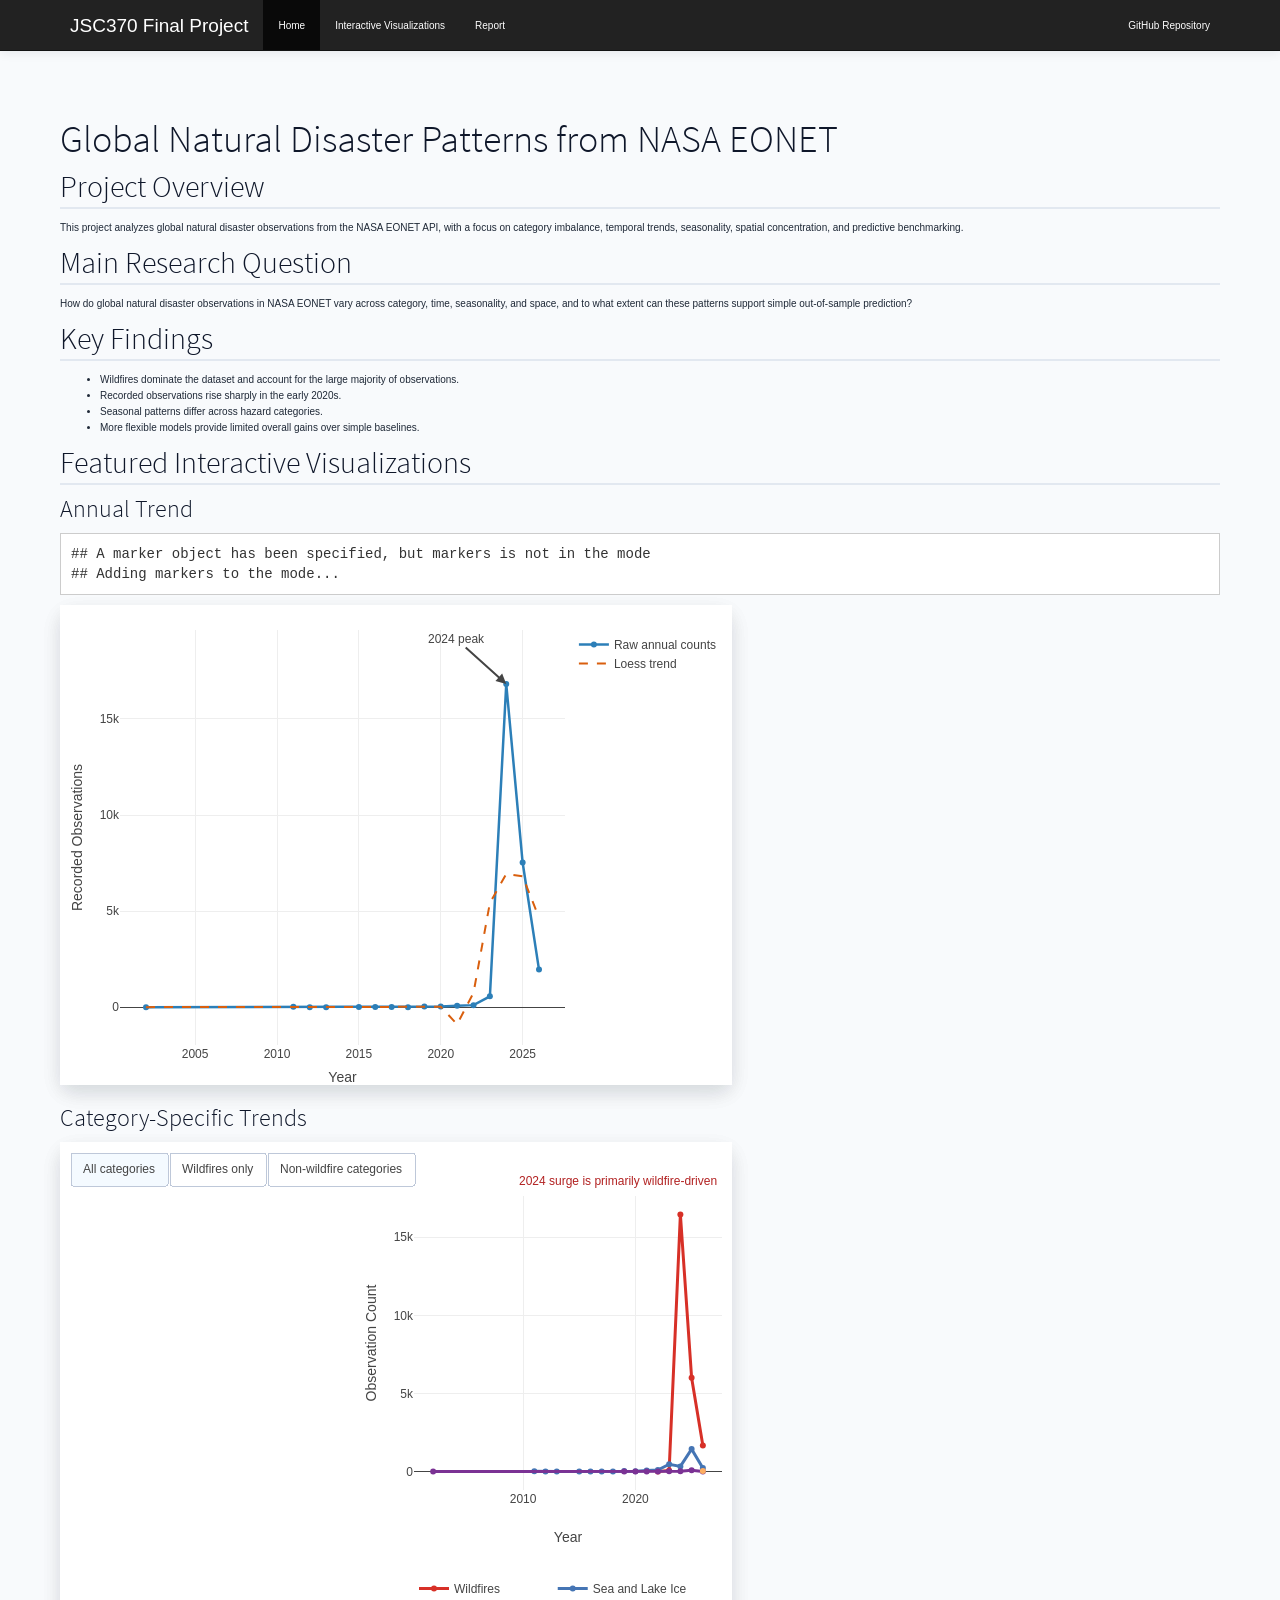
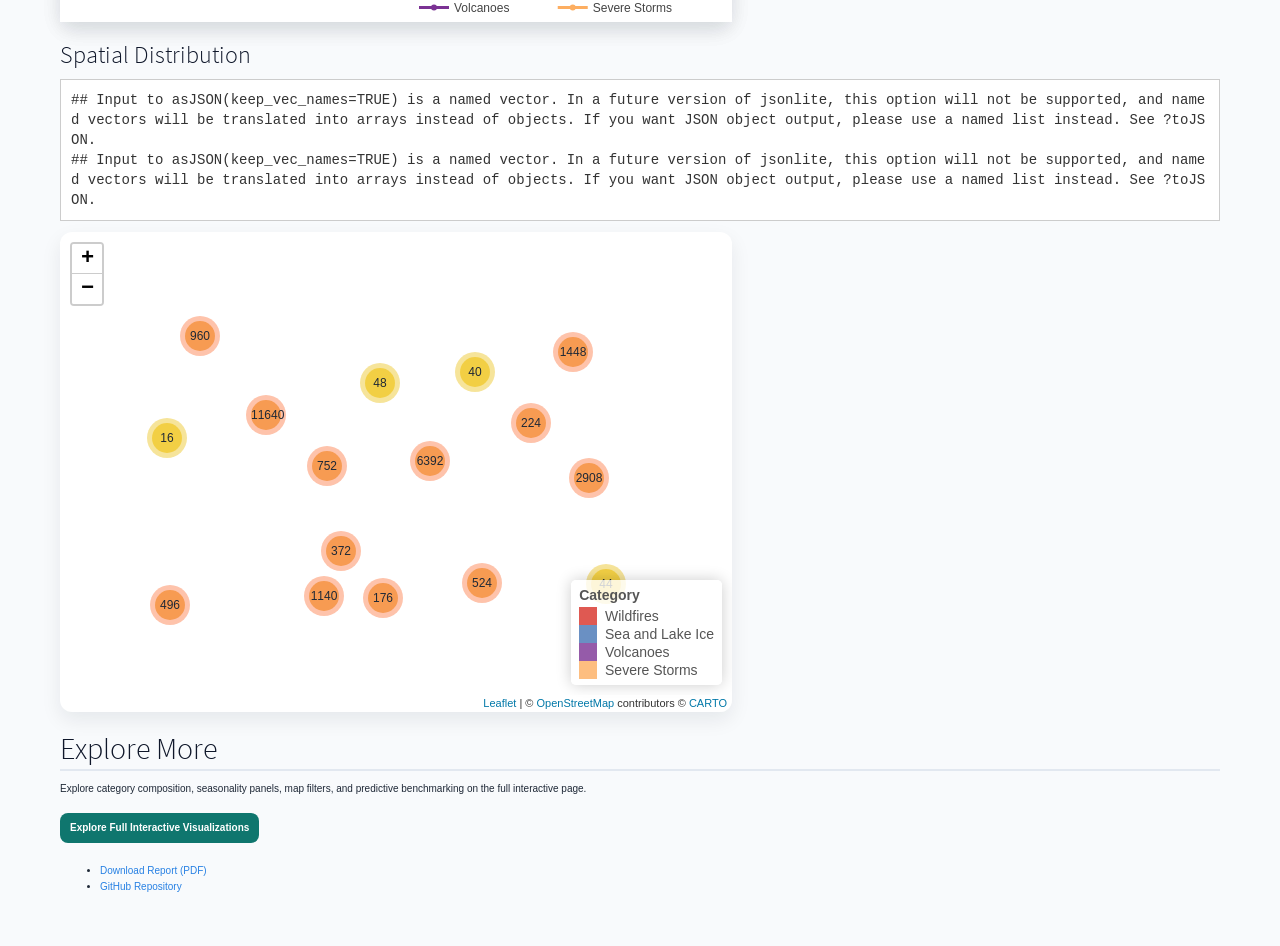
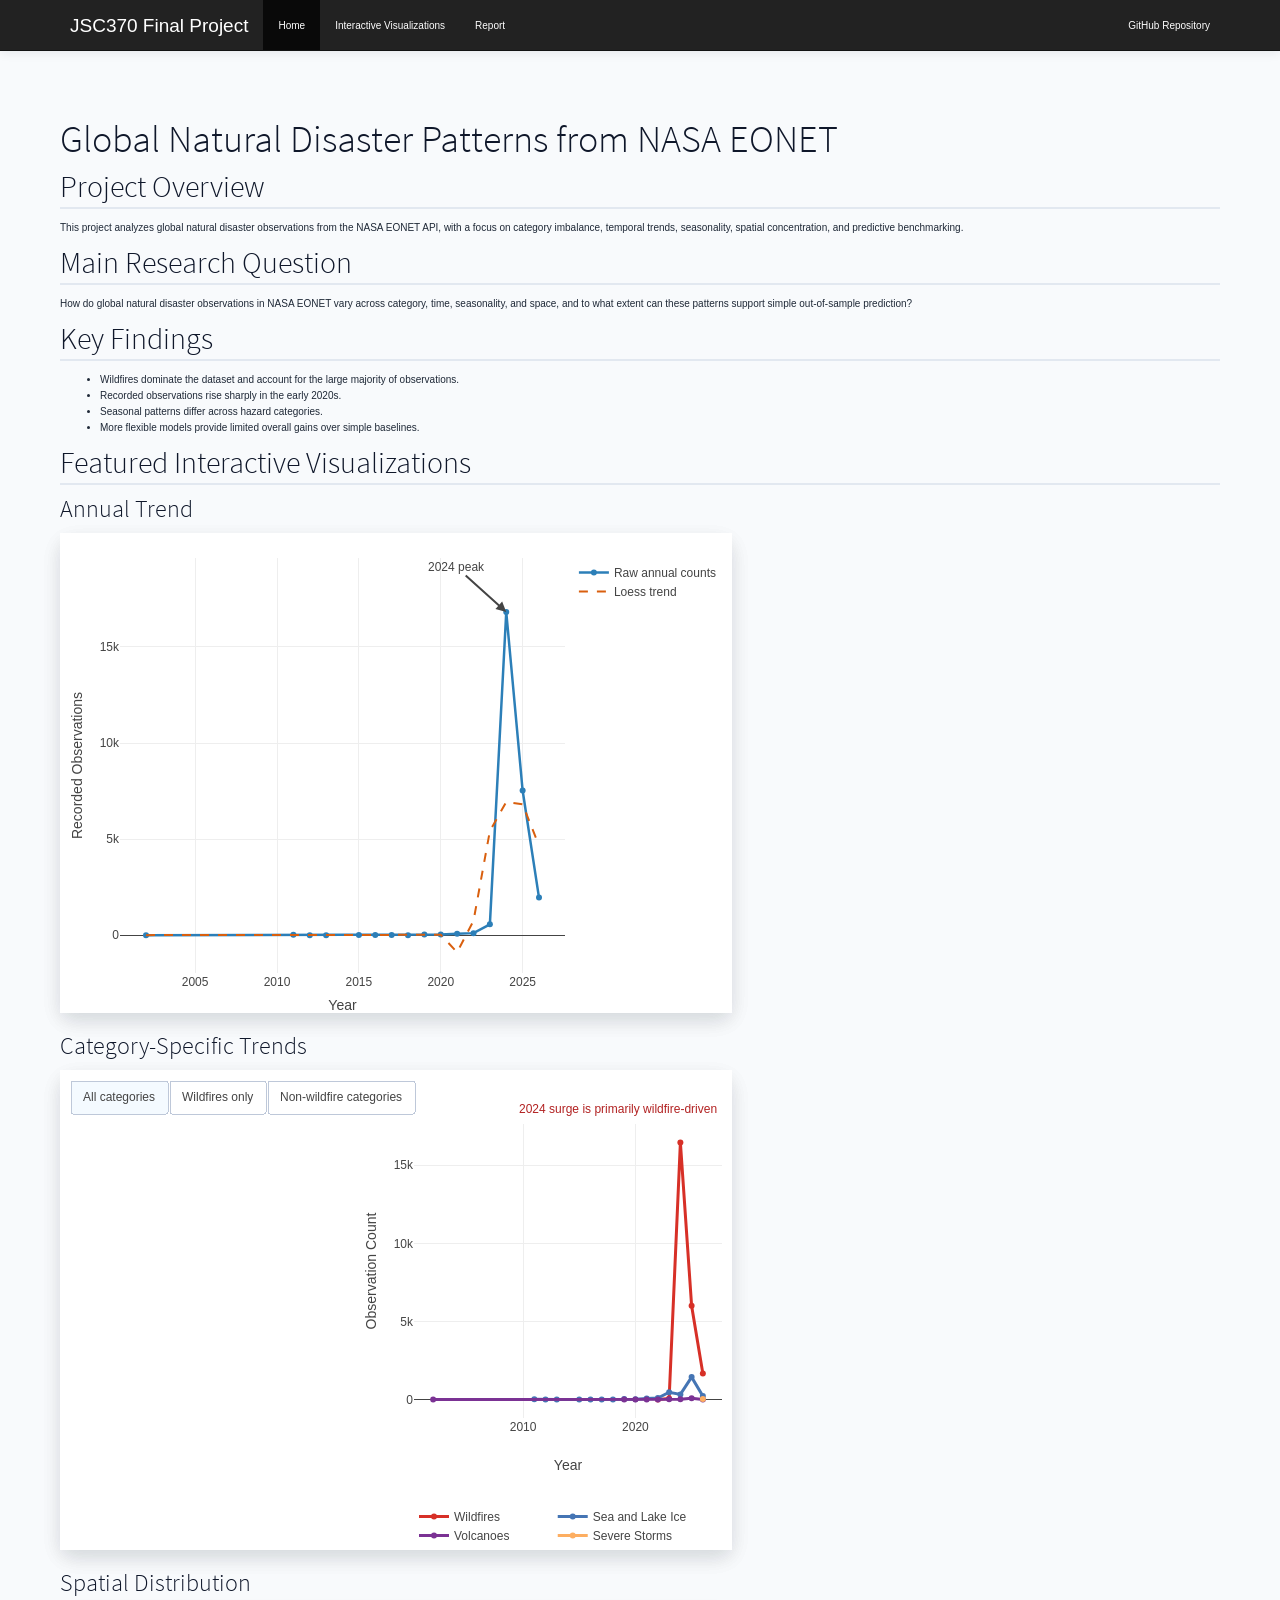
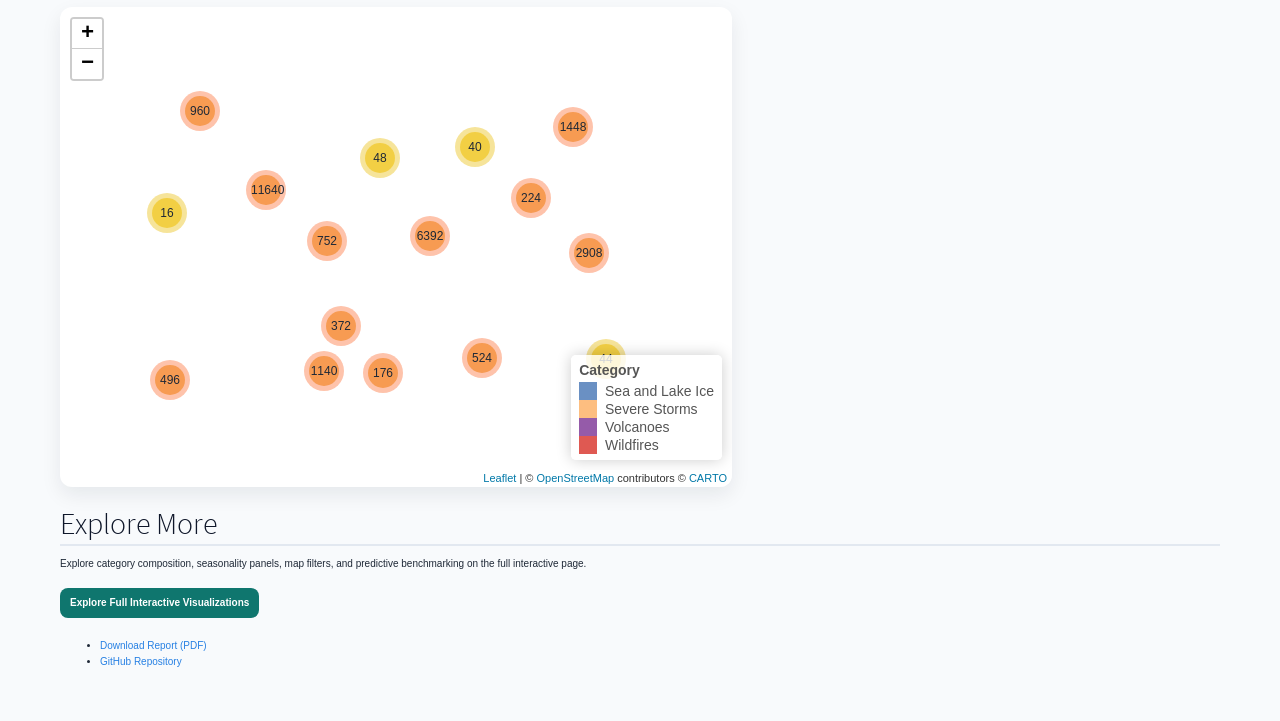
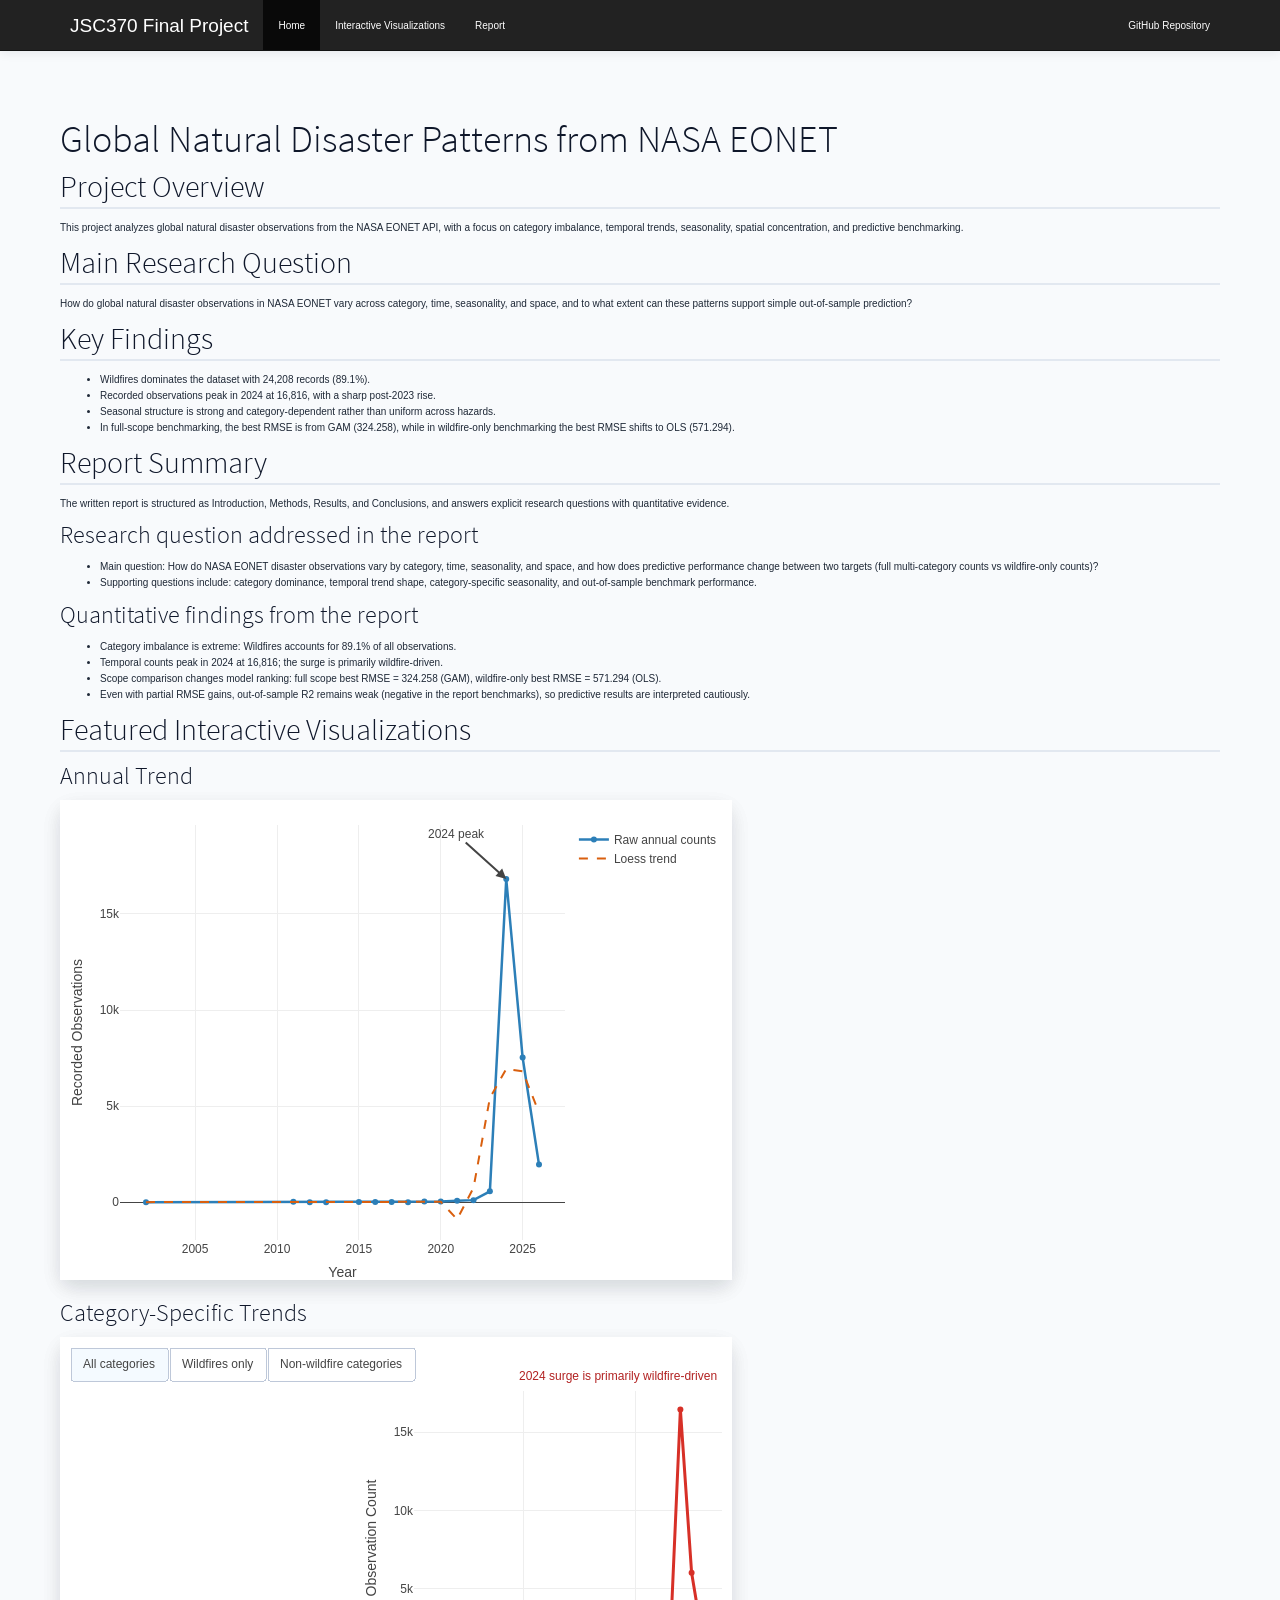
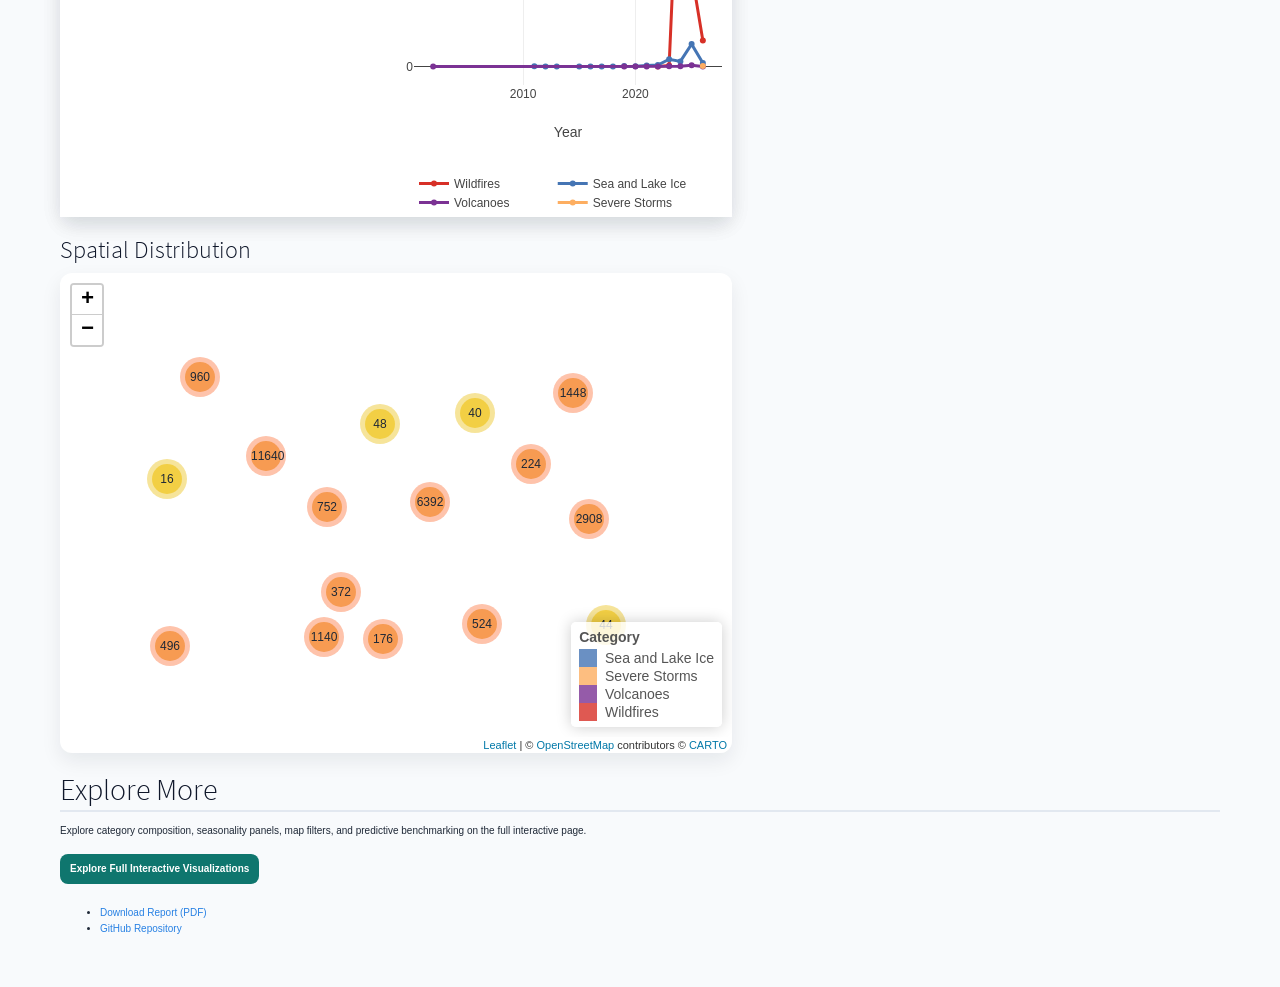
